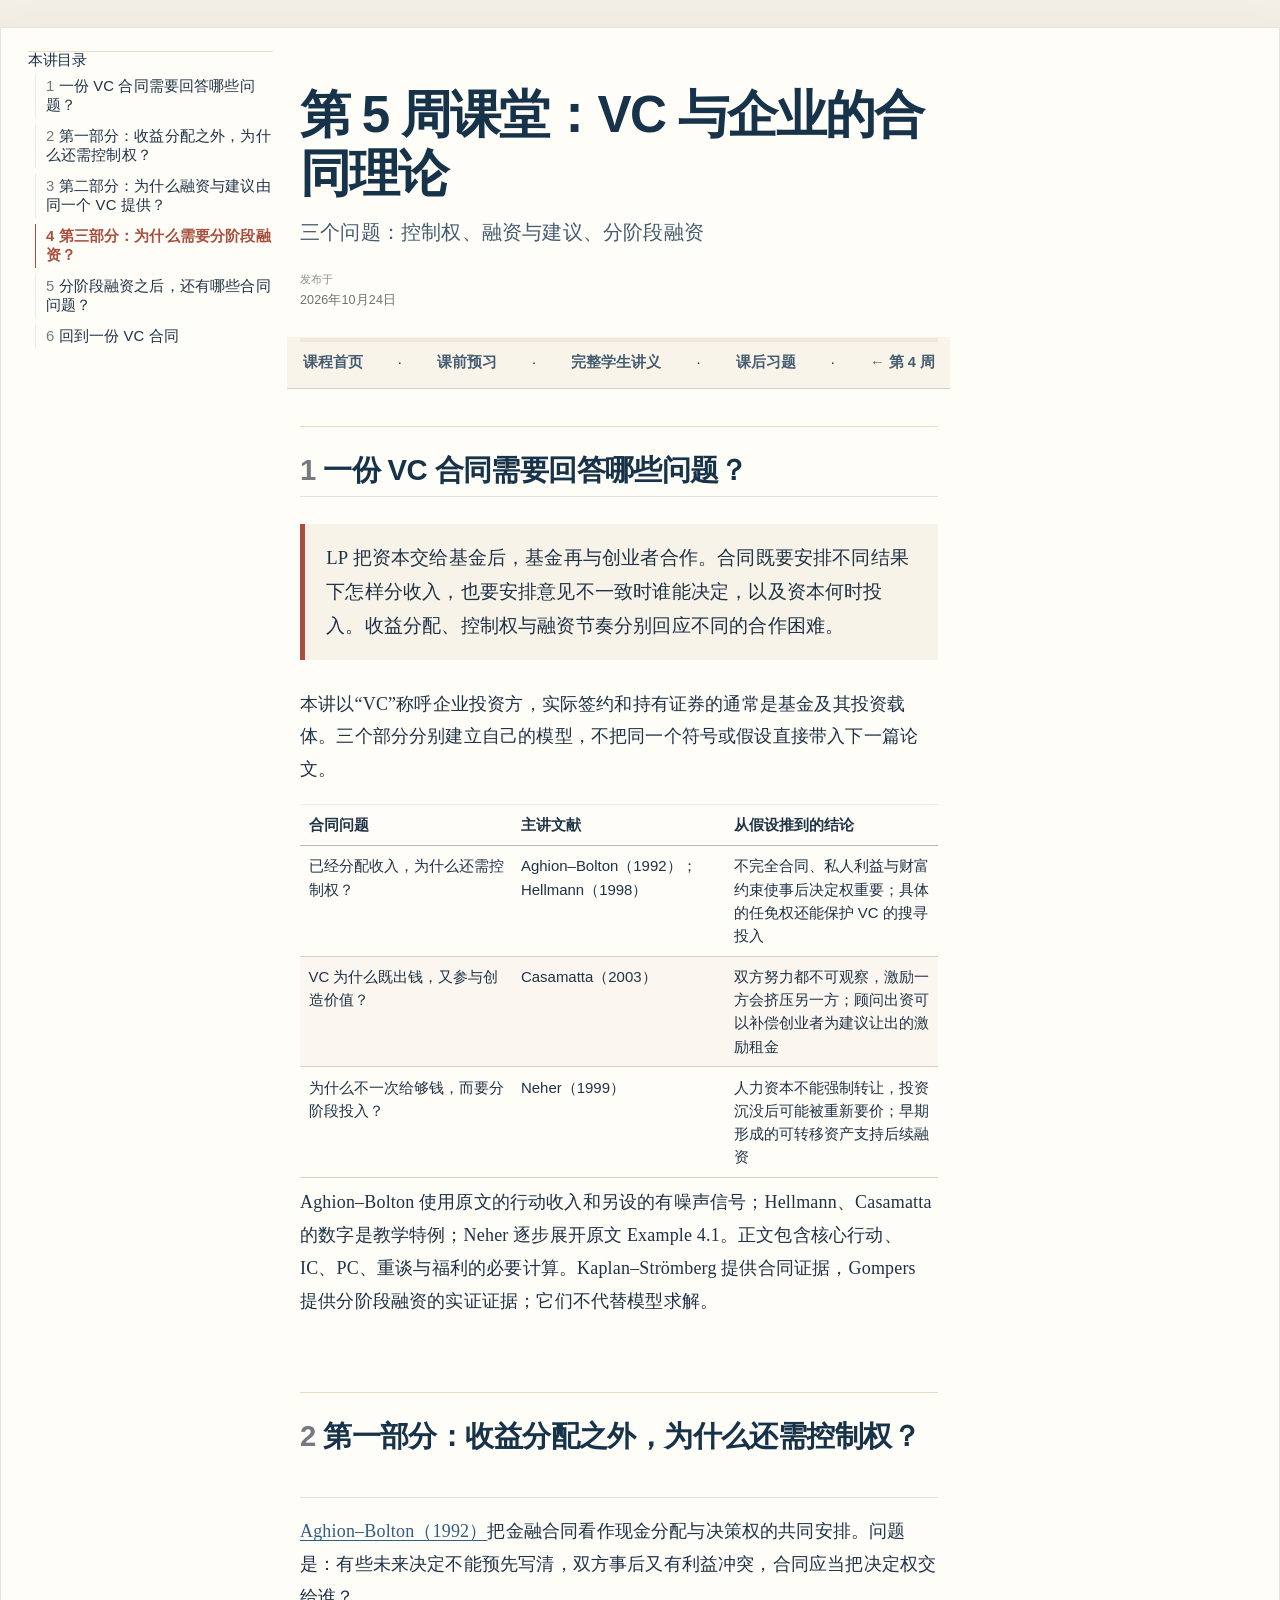
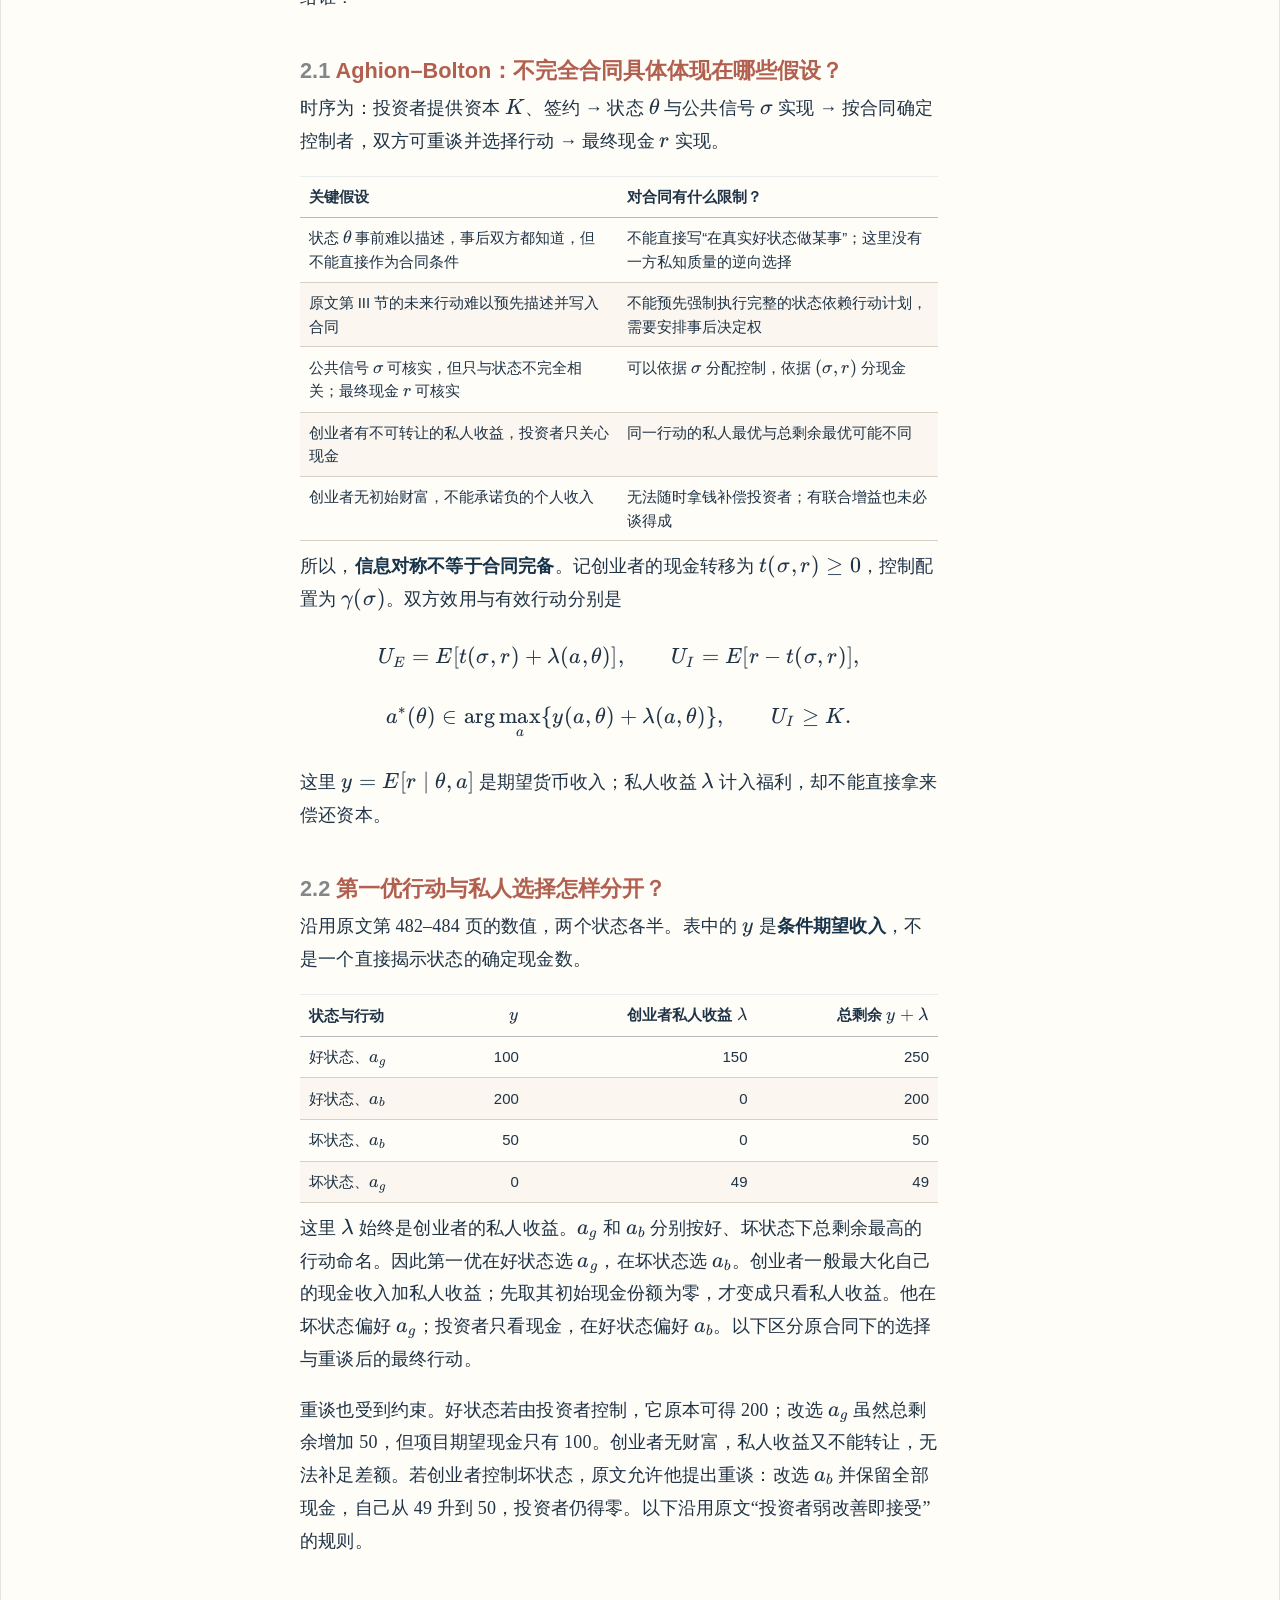
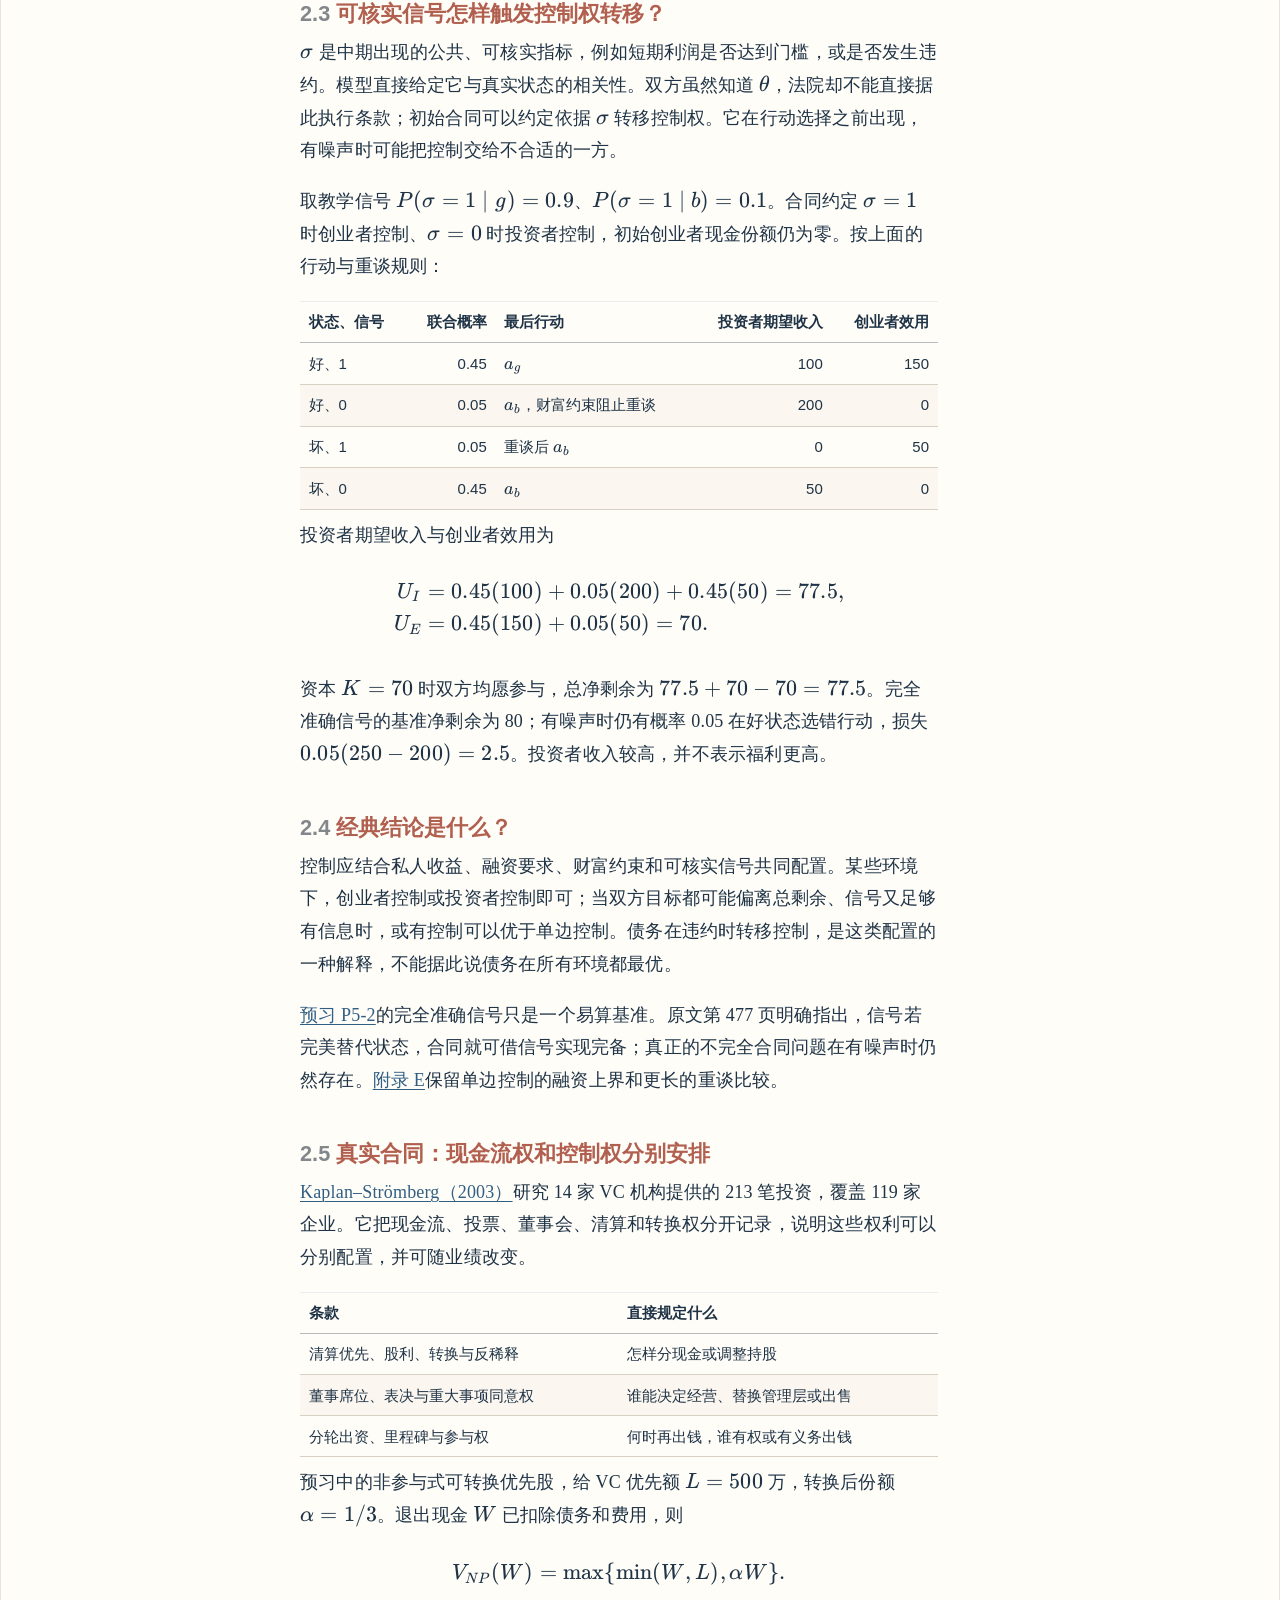
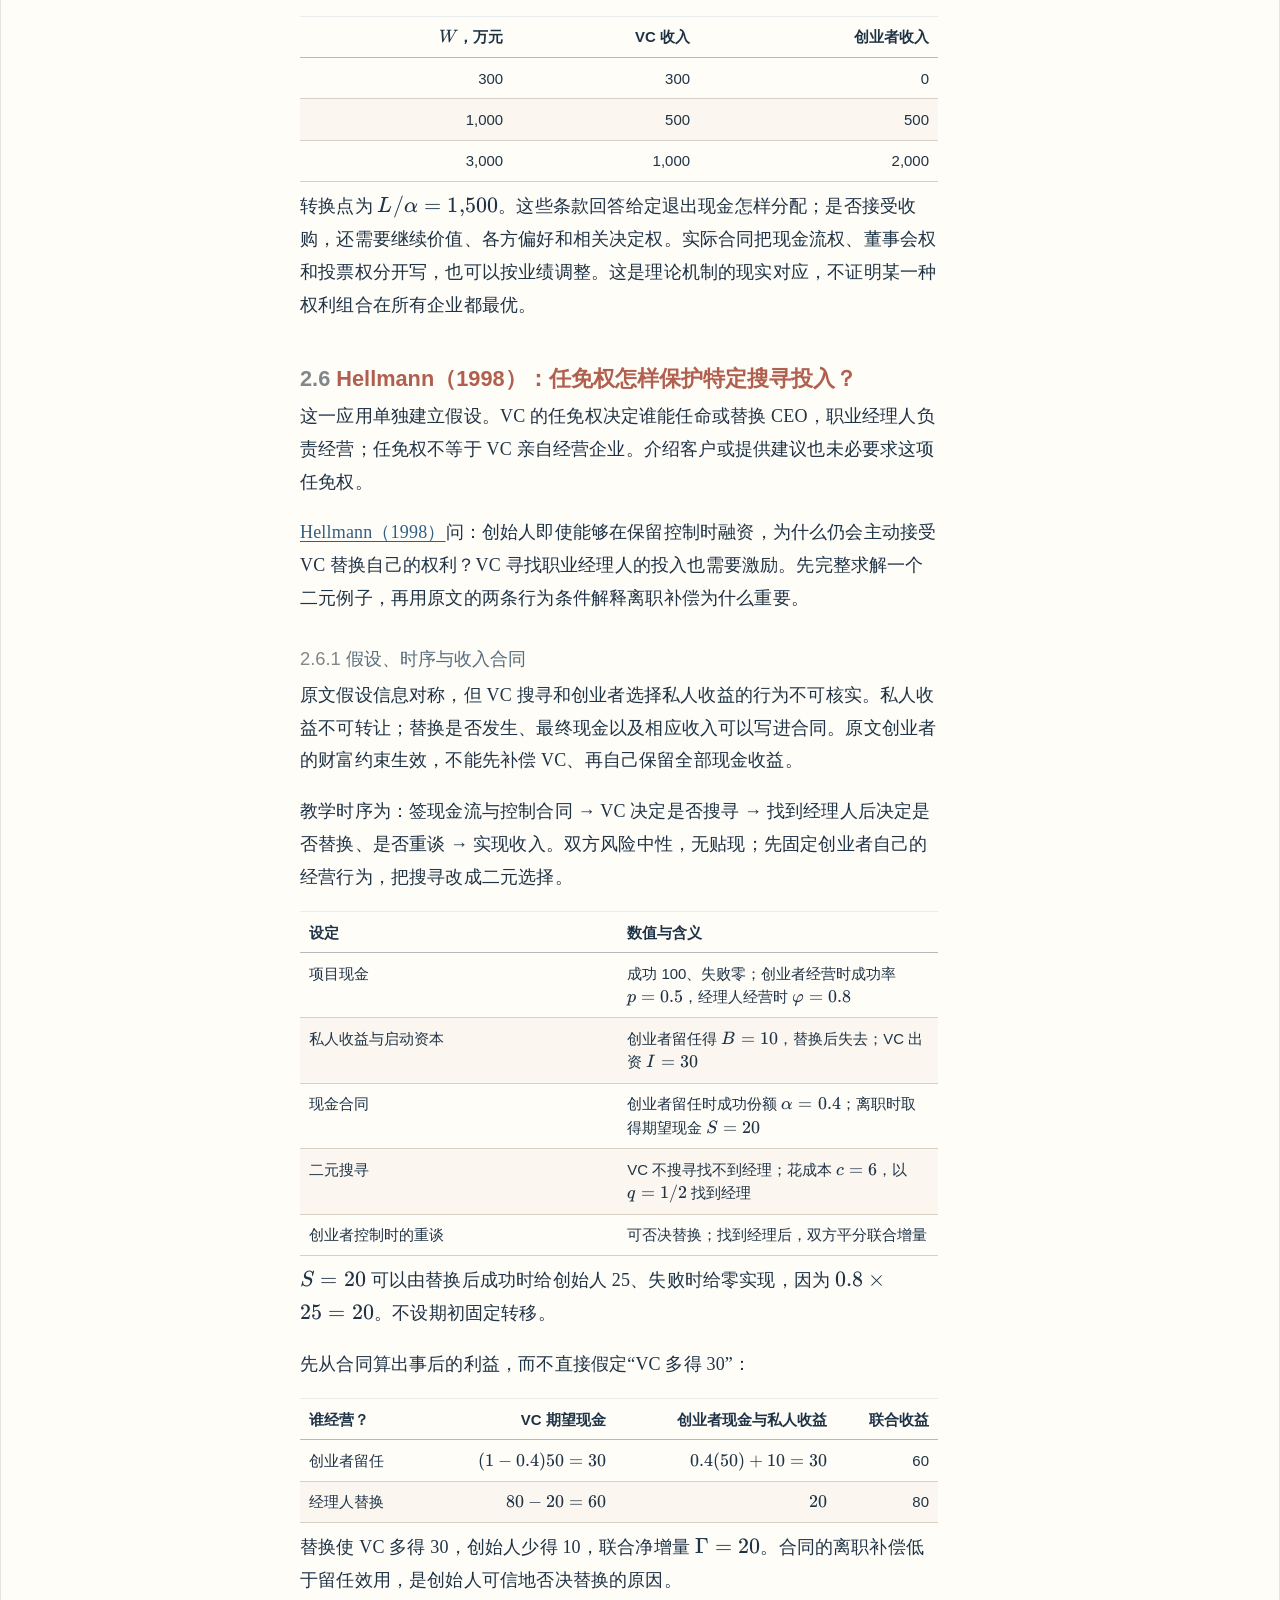
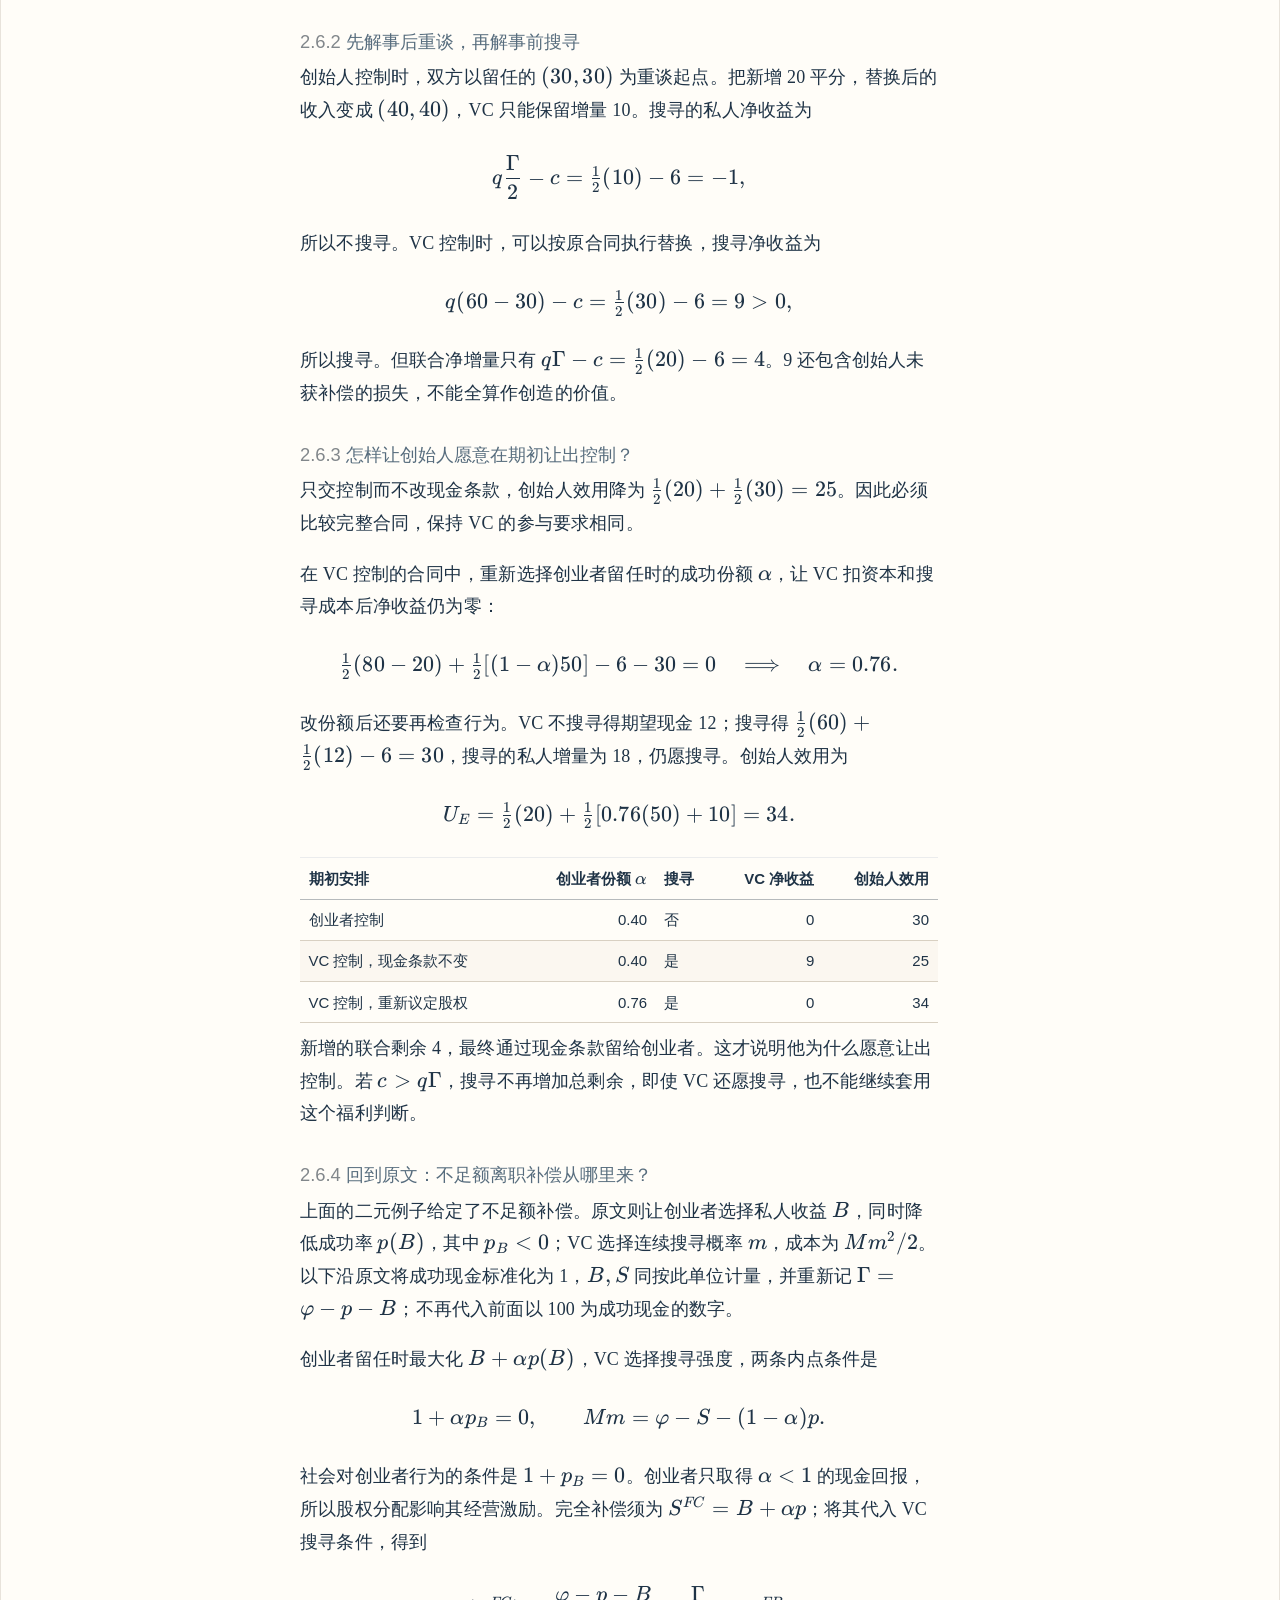
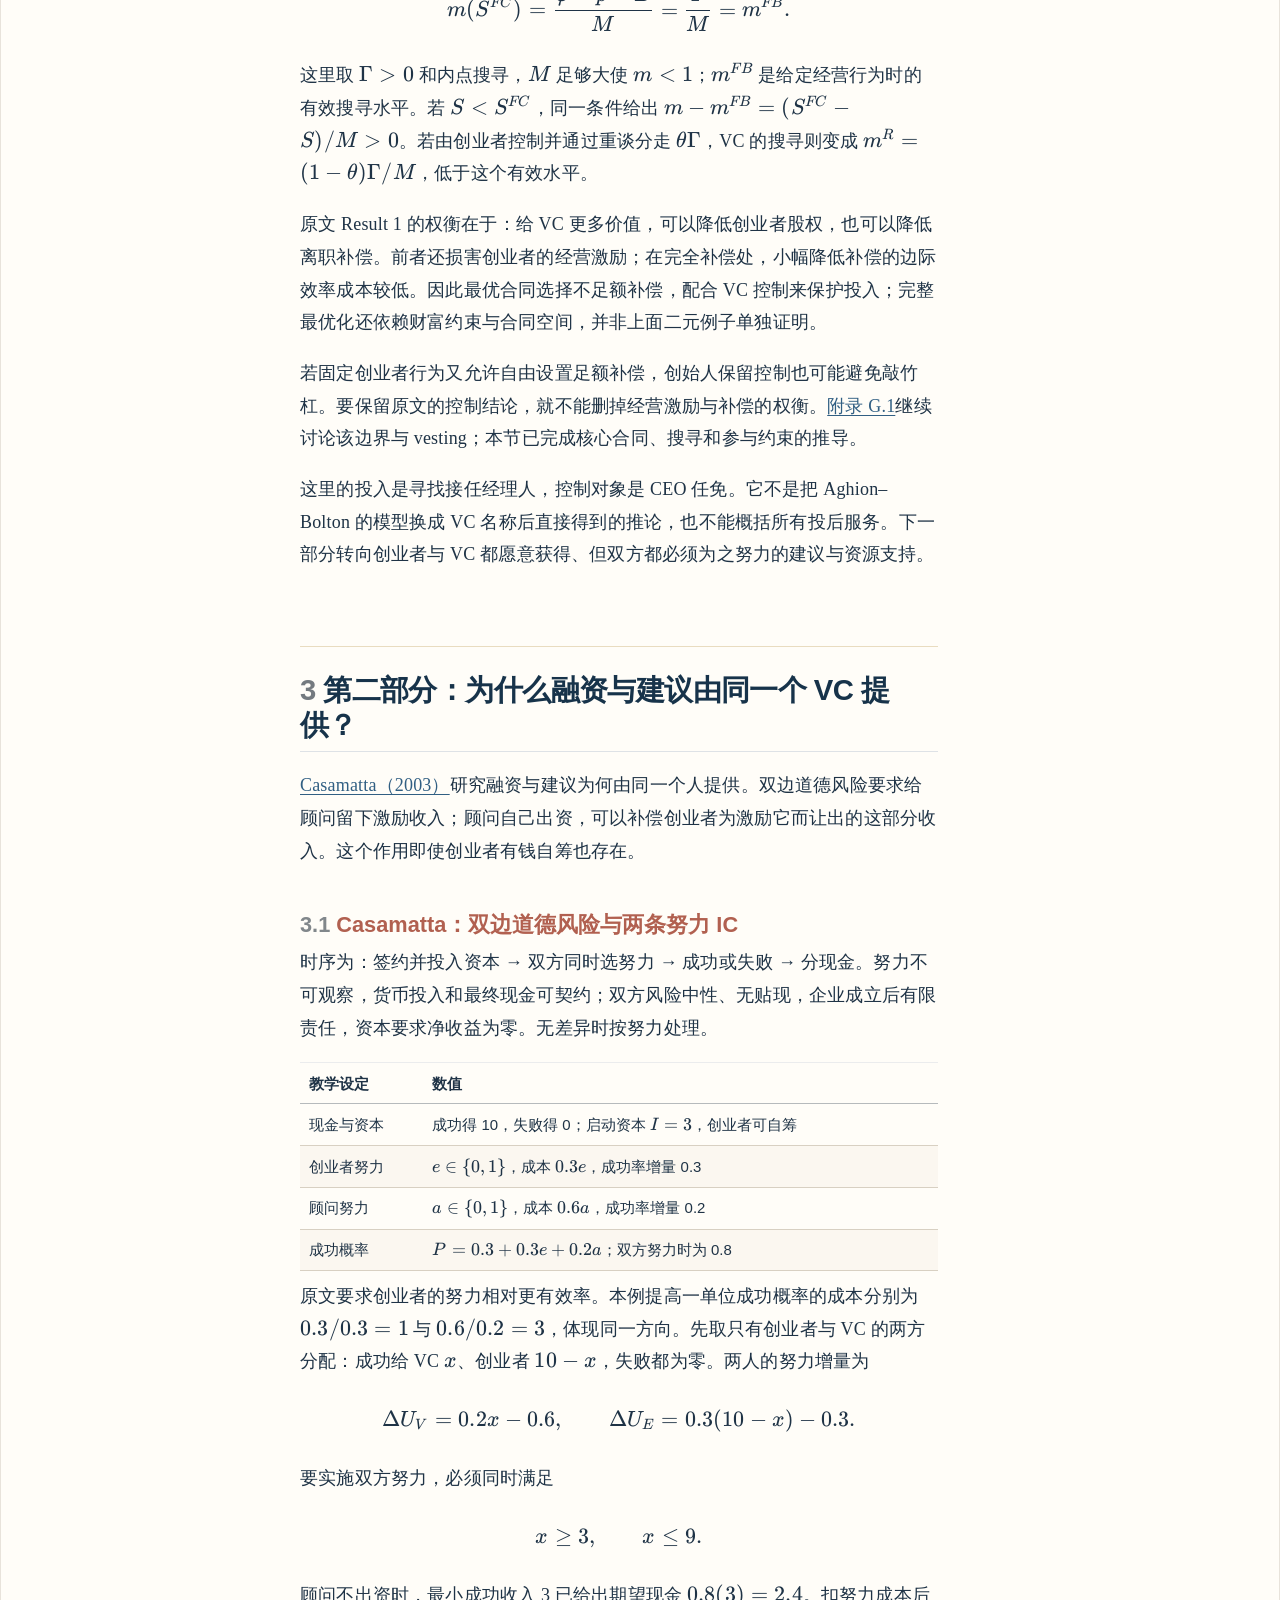
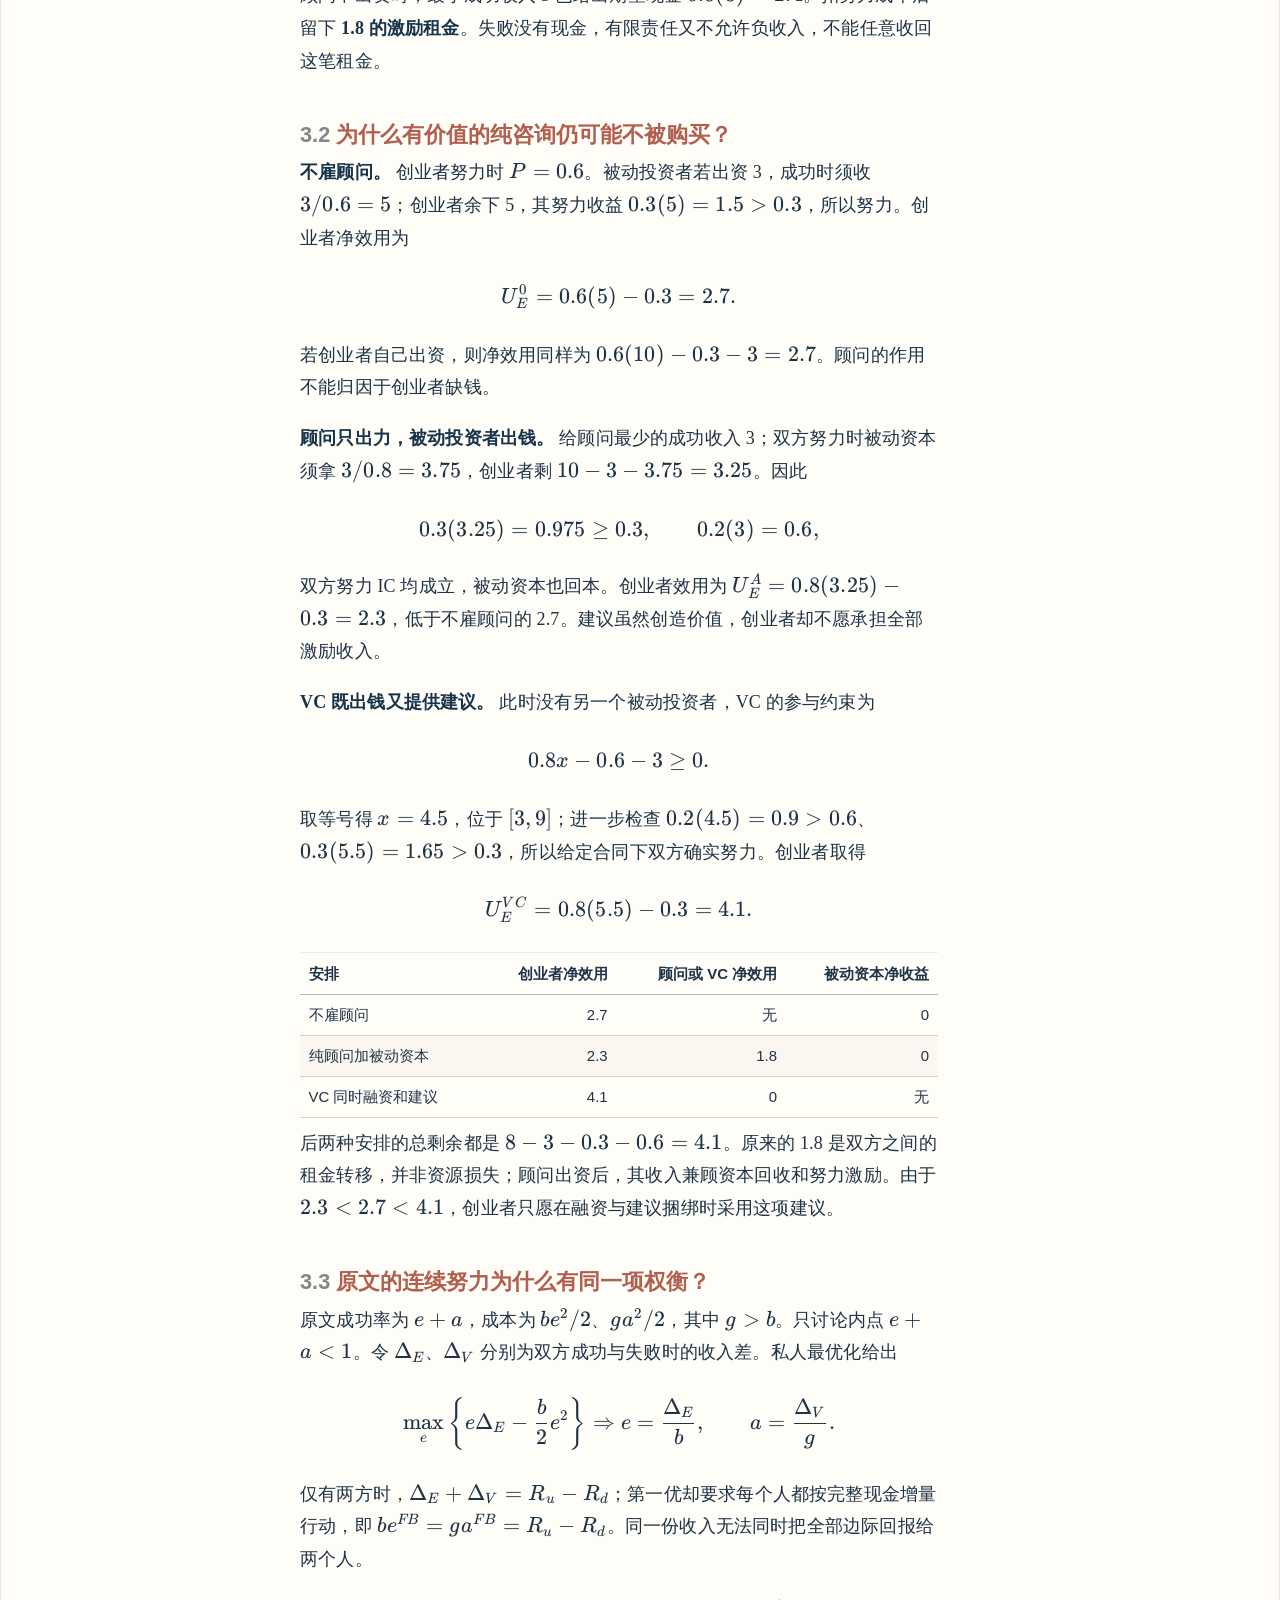
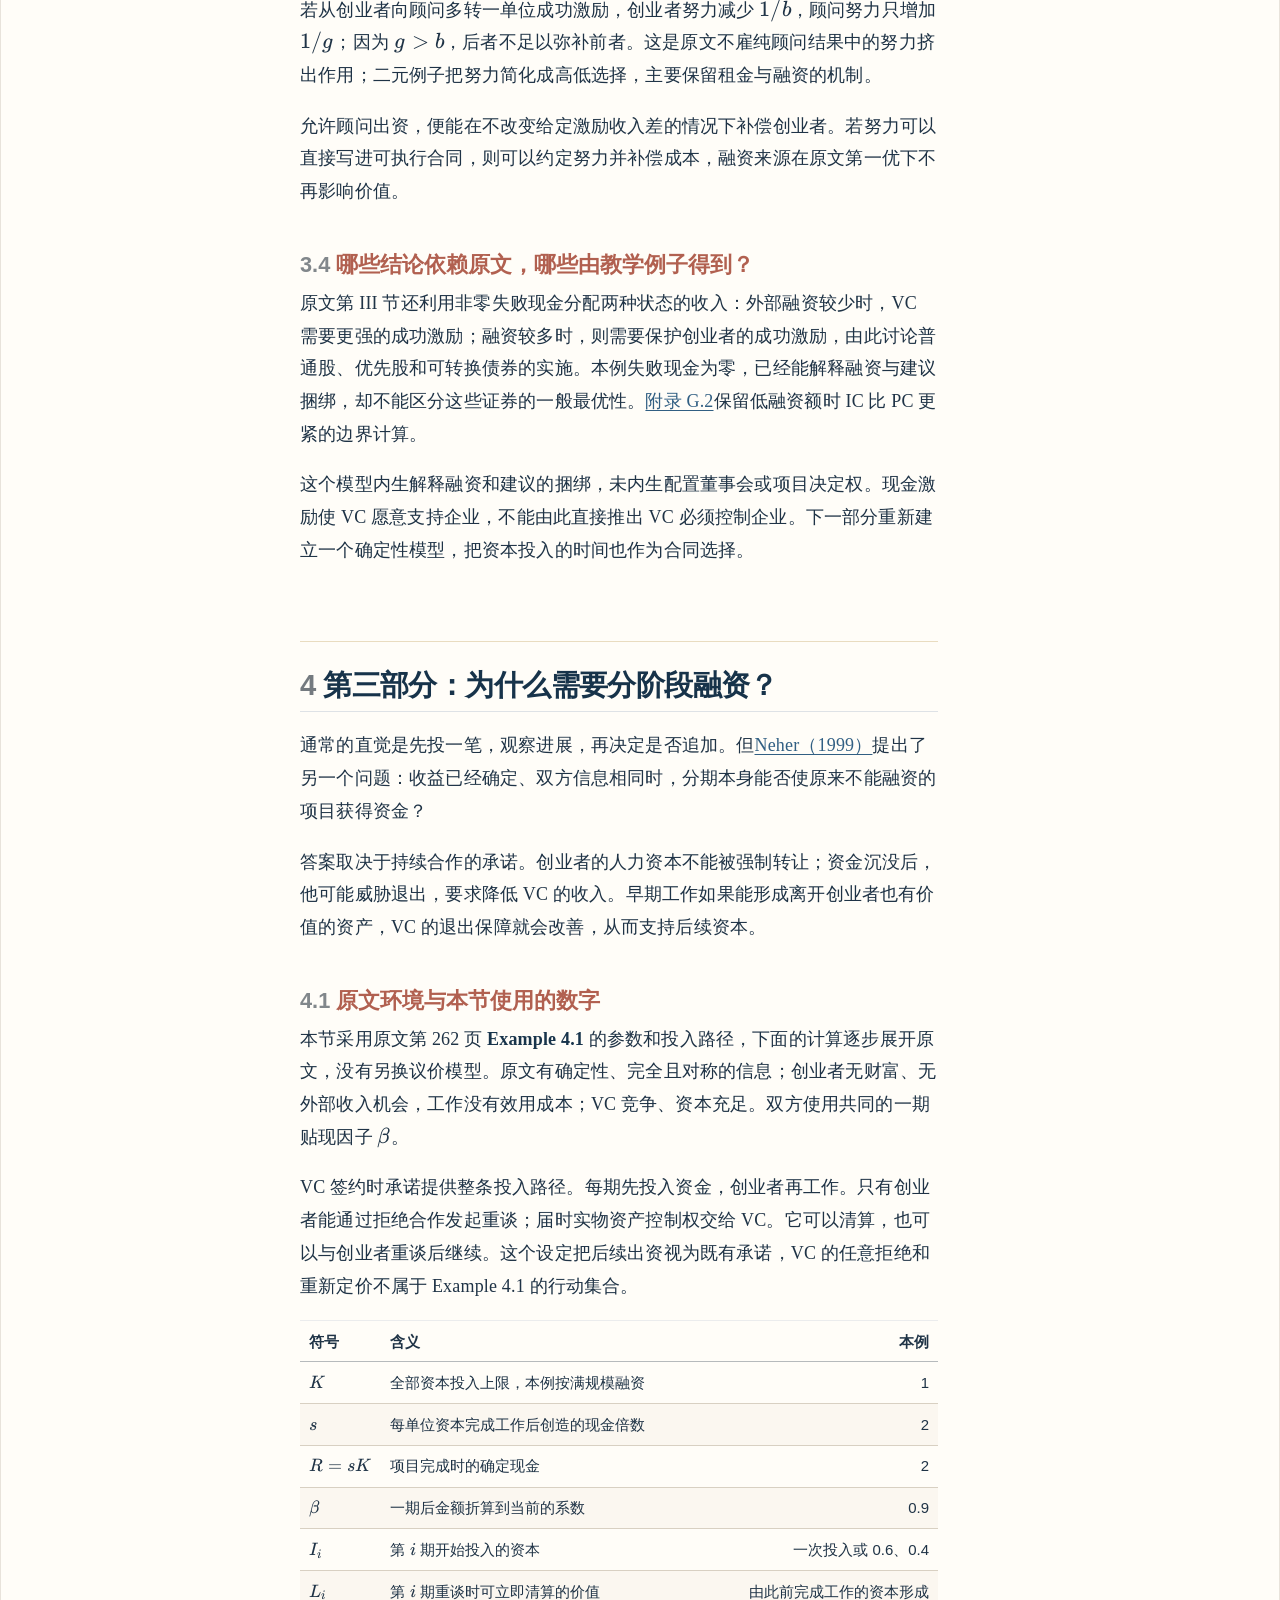
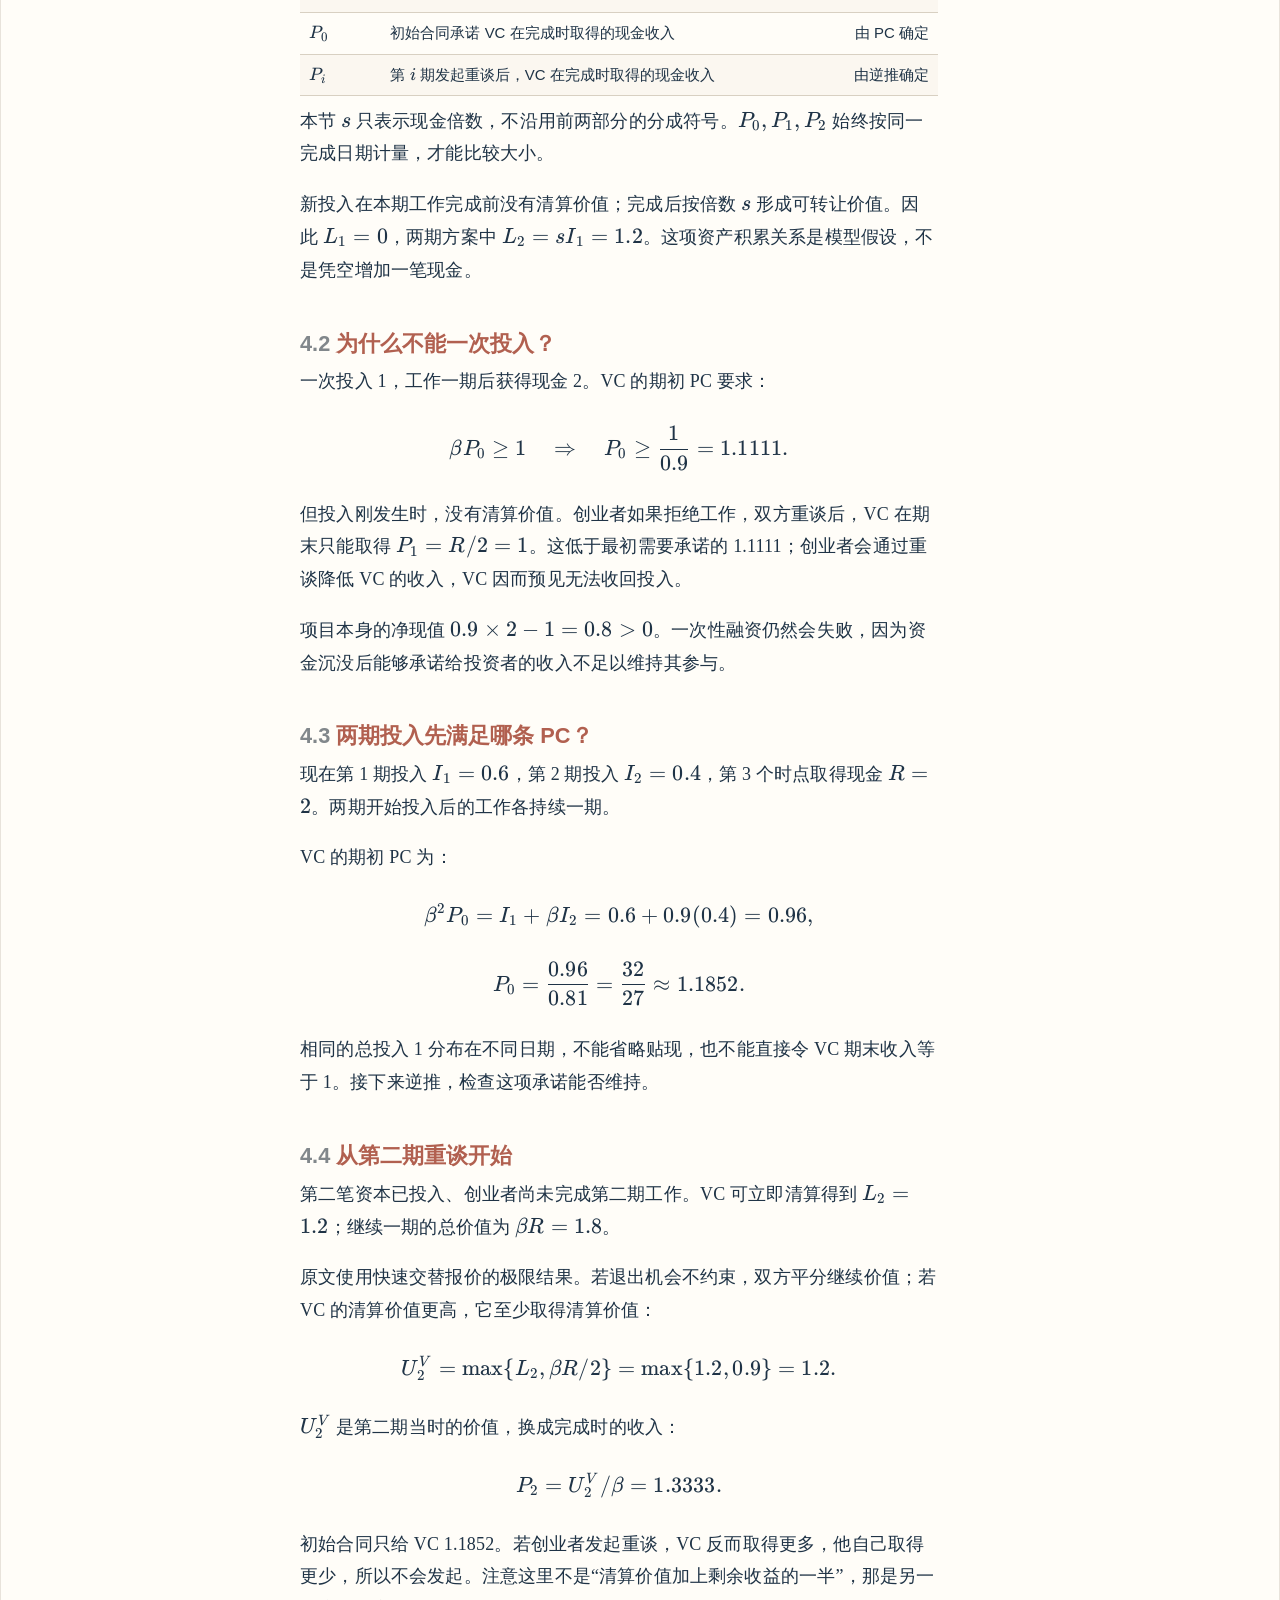
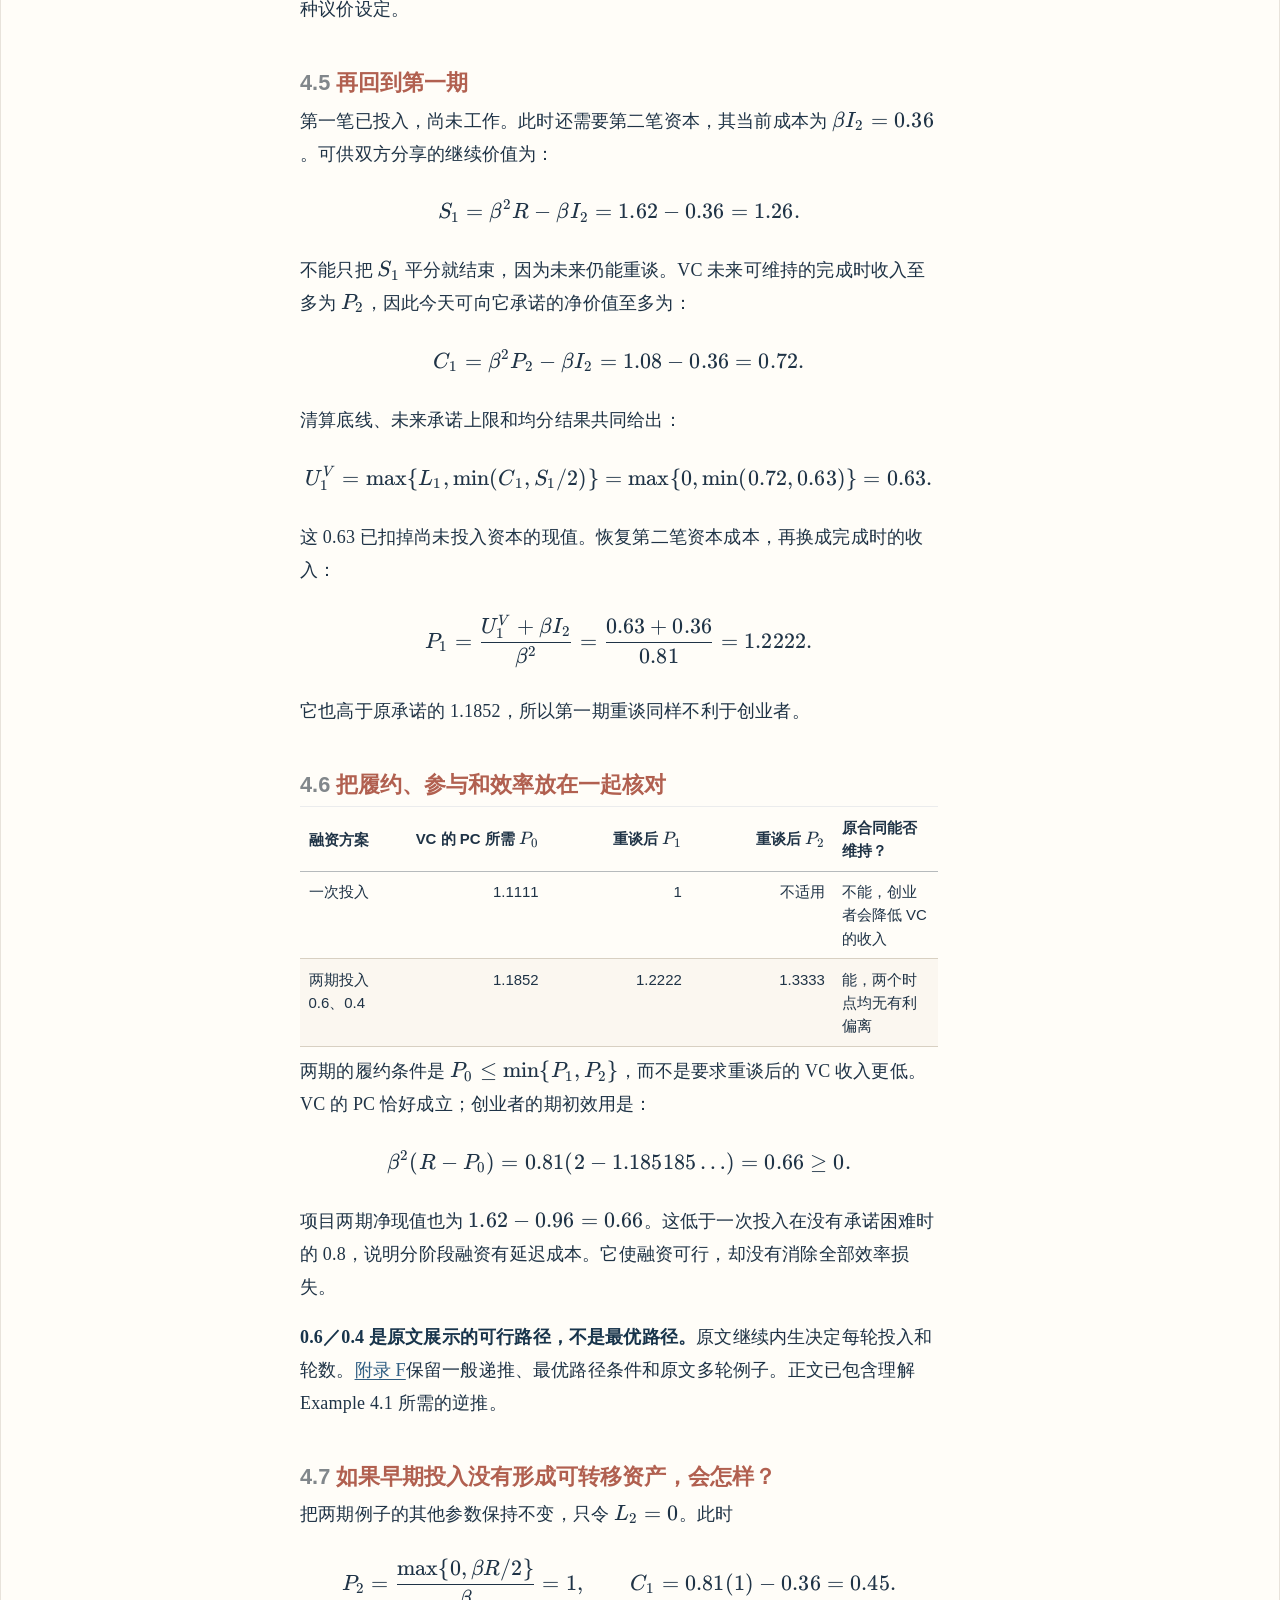
==== w05-venture-contract.html @ d09280b7 "Reorganize week 5 around control, advice and staged financing" ====
<!DOCTYPE html>
<html xmlns="http://www.w3.org/1999/xhtml" lang="zh-CN" xml:lang="zh-CN"><head>

<meta charset="utf-8">
<meta name="generator" content="quarto-1.6.32">

<meta name="viewport" content="width=device-width, initial-scale=1.0, user-scalable=yes">


<title>第 5 周课堂：VC 与企业的合同理论</title>
<style>
code{white-space: pre-wrap;}
span.smallcaps{font-variant: small-caps;}
div.columns{display: flex; gap: min(4vw, 1.5em);}
div.column{flex: auto; overflow-x: auto;}
div.hanging-indent{margin-left: 1.5em; text-indent: -1.5em;}
ul.task-list{list-style: none;}
ul.task-list li input[type="checkbox"] {
width: 0.8em;
margin: 0 0.8em 0.2em -1em;  vertical-align: middle;
}
</style>


<script>/*!
 * clipboard.js v2.0.11
 * https://clipboardjs.com/
 *
 * Licensed MIT © Zeno Rocha
 */
!function(t,e){"object"==typeof exports&&"object"==typeof module?module.exports=e():"function"==typeof define&&define.amd?define([],e):"object"==typeof exports?exports.ClipboardJS=e():t.ClipboardJS=e()}(this,function(){return n={686:function(t,e,n){"use strict";n.d(e,{default:function(){return b}});var e=n(279),i=n.n(e),e=n(370),u=n.n(e),e=n(817),r=n.n(e);function c(t){try{return document.execCommand(t)}catch(t){return}}var a=function(t){t=r()(t);return c("cut"),t};function o(t,e){var n,o,t=(n=t,o="rtl"===document.documentElement.getAttribute("dir"),(t=document.createElement("textarea")).style.fontSize="12pt",t.style.border="0",t.style.padding="0",t.style.margin="0",t.style.position="absolute",t.style[o?"right":"left"]="-9999px",o=window.pageYOffset||document.documentElement.scrollTop,t.style.top="".concat(o,"px"),t.setAttribute("readonly",""),t.value=n,t);return e.container.appendChild(t),e=r()(t),c("copy"),t.remove(),e}var f=function(t){var e=1<arguments.length&&void 0!==arguments[1]?arguments[1]:{container:document.body},n="";return"string"==typeof t?n=o(t,e):t instanceof HTMLInputElement&&!["text","search","url","tel","password"].includes(null==t?void 0:t.type)?n=o(t.value,e):(n=r()(t),c("copy")),n};function l(t){return(l="function"==typeof Symbol&&"symbol"==typeof Symbol.iterator?function(t){return typeof t}:function(t){return t&&"function"==typeof Symbol&&t.constructor===Symbol&&t!==Symbol.prototype?"symbol":typeof t})(t)}var s=function(){var t=0<arguments.length&&void 0!==arguments[0]?arguments[0]:{},e=t.action,n=void 0===e?"copy":e,o=t.container,e=t.target,t=t.text;if("copy"!==n&&"cut"!==n)throw new Error('Invalid "action" value, use either "copy" or "cut"');if(void 0!==e){if(!e||"object"!==l(e)||1!==e.nodeType)throw new Error('Invalid "target" value, use a valid Element');if("copy"===n&&e.hasAttribute("disabled"))throw new Error('Invalid "target" attribute. Please use "readonly" instead of "disabled" attribute');if("cut"===n&&(e.hasAttribute("readonly")||e.hasAttribute("disabled")))throw new Error('Invalid "target" attribute. You can\'t cut text from elements with "readonly" or "disabled" attributes')}return t?f(t,{container:o}):e?"cut"===n?a(e):f(e,{container:o}):void 0};function p(t){return(p="function"==typeof Symbol&&"symbol"==typeof Symbol.iterator?function(t){return typeof t}:function(t){return t&&"function"==typeof Symbol&&t.constructor===Symbol&&t!==Symbol.prototype?"symbol":typeof t})(t)}function d(t,e){for(var n=0;n<e.length;n++){var o=e[n];o.enumerable=o.enumerable||!1,o.configurable=!0,"value"in o&&(o.writable=!0),Object.defineProperty(t,o.key,o)}}function y(t,e){return(y=Object.setPrototypeOf||function(t,e){return t.__proto__=e,t})(t,e)}function h(n){var o=function(){if("undefined"==typeof Reflect||!Reflect.construct)return!1;if(Reflect.construct.sham)return!1;if("function"==typeof Proxy)return!0;try{return Date.prototype.toString.call(Reflect.construct(Date,[],function(){})),!0}catch(t){return!1}}();return function(){var t,e=v(n);return t=o?(t=v(this).constructor,Reflect.construct(e,arguments,t)):e.apply(this,arguments),e=this,!(t=t)||"object"!==p(t)&&"function"!=typeof t?function(t){if(void 0!==t)return t;throw new ReferenceError("this hasn't been initialised - super() hasn't been called")}(e):t}}function v(t){return(v=Object.setPrototypeOf?Object.getPrototypeOf:function(t){return t.__proto__||Object.getPrototypeOf(t)})(t)}function m(t,e){t="data-clipboard-".concat(t);if(e.hasAttribute(t))return e.getAttribute(t)}var b=function(){!function(t,e){if("function"!=typeof e&&null!==e)throw new TypeError("Super expression must either be null or a function");t.prototype=Object.create(e&&e.prototype,{constructor:{value:t,writable:!0,configurable:!0}}),e&&y(t,e)}(r,i());var t,e,n,o=h(r);function r(t,e){var n;return function(t){if(!(t instanceof r))throw new TypeError("Cannot call a class as a function")}(this),(n=o.call(this)).resolveOptions(e),n.listenClick(t),n}return t=r,n=[{key:"copy",value:function(t){var e=1<arguments.length&&void 0!==arguments[1]?arguments[1]:{container:document.body};return f(t,e)}},{key:"cut",value:function(t){return a(t)}},{key:"isSupported",value:function(){var t=0<arguments.length&&void 0!==arguments[0]?arguments[0]:["copy","cut"],t="string"==typeof t?[t]:t,e=!!document.queryCommandSupported;return t.forEach(function(t){e=e&&!!document.queryCommandSupported(t)}),e}}],(e=[{key:"resolveOptions",value:function(){var t=0<arguments.length&&void 0!==arguments[0]?arguments[0]:{};this.action="function"==typeof t.action?t.action:this.defaultAction,this.target="function"==typeof t.target?t.target:this.defaultTarget,this.text="function"==typeof t.text?t.text:this.defaultText,this.container="object"===p(t.container)?t.container:document.body}},{key:"listenClick",value:function(t){var e=this;this.listener=u()(t,"click",function(t){return e.onClick(t)})}},{key:"onClick",value:function(t){var e=t.delegateTarget||t.currentTarget,n=this.action(e)||"copy",t=s({action:n,container:this.container,target:this.target(e),text:this.text(e)});this.emit(t?"success":"error",{action:n,text:t,trigger:e,clearSelection:function(){e&&e.focus(),window.getSelection().removeAllRanges()}})}},{key:"defaultAction",value:function(t){return m("action",t)}},{key:"defaultTarget",value:function(t){t=m("target",t);if(t)return document.querySelector(t)}},{key:"defaultText",value:function(t){return m("text",t)}},{key:"destroy",value:function(){this.listener.destroy()}}])&&d(t.prototype,e),n&&d(t,n),r}()},828:function(t){var e;"undefined"==typeof Element||Element.prototype.matches||((e=Element.prototype).matches=e.matchesSelector||e.mozMatchesSelector||e.msMatchesSelector||e.oMatchesSelector||e.webkitMatchesSelector),t.exports=function(t,e){for(;t&&9!==t.nodeType;){if("function"==typeof t.matches&&t.matches(e))return t;t=t.parentNode}}},438:function(t,e,n){var u=n(828);function i(t,e,n,o,r){var i=function(e,n,t,o){return function(t){t.delegateTarget=u(t.target,n),t.delegateTarget&&o.call(e,t)}}.apply(this,arguments);return t.addEventListener(n,i,r),{destroy:function(){t.removeEventListener(n,i,r)}}}t.exports=function(t,e,n,o,r){return"function"==typeof t.addEventListener?i.apply(null,arguments):"function"==typeof n?i.bind(null,document).apply(null,arguments):("string"==typeof t&&(t=document.querySelectorAll(t)),Array.prototype.map.call(t,function(t){return i(t,e,n,o,r)}))}},879:function(t,n){n.node=function(t){return void 0!==t&&t instanceof HTMLElement&&1===t.nodeType},n.nodeList=function(t){var e=Object.prototype.toString.call(t);return void 0!==t&&("[object NodeList]"===e||"[object HTMLCollection]"===e)&&"length"in t&&(0===t.length||n.node(t[0]))},n.string=function(t){return"string"==typeof t||t instanceof String},n.fn=function(t){return"[object Function]"===Object.prototype.toString.call(t)}},370:function(t,e,n){var f=n(879),l=n(438);t.exports=function(t,e,n){if(!t&&!e&&!n)throw new Error("Missing required arguments");if(!f.string(e))throw new TypeError("Second argument must be a String");if(!f.fn(n))throw new TypeError("Third argument must be a Function");if(f.node(t))return c=e,a=n,(u=t).addEventListener(c,a),{destroy:function(){u.removeEventListener(c,a)}};if(f.nodeList(t))return o=t,r=e,i=n,Array.prototype.forEach.call(o,function(t){t.addEventListener(r,i)}),{destroy:function(){Array.prototype.forEach.call(o,function(t){t.removeEventListener(r,i)})}};if(f.string(t))return t=t,e=e,n=n,l(document.body,t,e,n);throw new TypeError("First argument must be a String, HTMLElement, HTMLCollection, or NodeList");var o,r,i,u,c,a}},817:function(t){t.exports=function(t){var e,n="SELECT"===t.nodeName?(t.focus(),t.value):"INPUT"===t.nodeName||"TEXTAREA"===t.nodeName?((e=t.hasAttribute("readonly"))||t.setAttribute("readonly",""),t.select(),t.setSelectionRange(0,t.value.length),e||t.removeAttribute("readonly"),t.value):(t.hasAttribute("contenteditable")&&t.focus(),n=window.getSelection(),(e=document.createRange()).selectNodeContents(t),n.removeAllRanges(),n.addRange(e),n.toString());return n}},279:function(t){function e(){}e.prototype={on:function(t,e,n){var o=this.e||(this.e={});return(o[t]||(o[t]=[])).push({fn:e,ctx:n}),this},once:function(t,e,n){var o=this;function r(){o.off(t,r),e.apply(n,arguments)}return r._=e,this.on(t,r,n)},emit:function(t){for(var e=[].slice.call(arguments,1),n=((this.e||(this.e={}))[t]||[]).slice(),o=0,r=n.length;o<r;o++)n[o].fn.apply(n[o].ctx,e);return this},off:function(t,e){var n=this.e||(this.e={}),o=n[t],r=[];if(o&&e)for(var i=0,u=o.length;i<u;i++)o[i].fn!==e&&o[i].fn._!==e&&r.push(o[i]);return r.length?n[t]=r:delete n[t],this}},t.exports=e,t.exports.TinyEmitter=e}},r={},o.n=function(t){var e=t&&t.__esModule?function(){return t.default}:function(){return t};return o.d(e,{a:e}),e},o.d=function(t,e){for(var n in e)o.o(e,n)&&!o.o(t,n)&&Object.defineProperty(t,n,{enumerable:!0,get:e[n]})},o.o=function(t,e){return Object.prototype.hasOwnProperty.call(t,e)},o(686).default;function o(t){if(r[t])return r[t].exports;var e=r[t]={exports:{}};return n[t](e,e.exports,o),e.exports}var n,r});</script>
<script>const sectionChanged = new CustomEvent("quarto-sectionChanged", {
  detail: {},
  bubbles: true,
  cancelable: false,
  composed: false,
});

const layoutMarginEls = () => {
  // Find any conflicting margin elements and add margins to the
  // top to prevent overlap
  const marginChildren = window.document.querySelectorAll(
    ".column-margin.column-container > *, .margin-caption, .aside"
  );

  let lastBottom = 0;
  for (const marginChild of marginChildren) {
    if (marginChild.offsetParent !== null) {
      // clear the top margin so we recompute it
      marginChild.style.marginTop = null;
      const top = marginChild.getBoundingClientRect().top + window.scrollY;
      if (top < lastBottom) {
        const marginChildStyle = window.getComputedStyle(marginChild);
        const marginBottom = parseFloat(marginChildStyle["marginBottom"]);
        const margin = lastBottom - top + marginBottom;
        marginChild.style.marginTop = `${margin}px`;
      }
      const styles = window.getComputedStyle(marginChild);
      const marginTop = parseFloat(styles["marginTop"]);
      lastBottom = top + marginChild.getBoundingClientRect().height + marginTop;
    }
  }
};

window.document.addEventListener("DOMContentLoaded", function (_event) {
  // Recompute the position of margin elements anytime the body size changes
  if (window.ResizeObserver) {
    const resizeObserver = new window.ResizeObserver(
      throttle(() => {
        layoutMarginEls();
        if (
          window.document.body.getBoundingClientRect().width < 990 &&
          isReaderMode()
        ) {
          quartoToggleReader();
        }
      }, 50)
    );
    resizeObserver.observe(window.document.body);
  }

  const tocEl = window.document.querySelector('nav.toc-active[role="doc-toc"]');
  const sidebarEl = window.document.getElementById("quarto-sidebar");
  const leftTocEl = window.document.getElementById("quarto-sidebar-toc-left");
  const marginSidebarEl = window.document.getElementById(
    "quarto-margin-sidebar"
  );
  // function to determine whether the element has a previous sibling that is active
  const prevSiblingIsActiveLink = (el) => {
    const sibling = el.previousElementSibling;
    if (sibling && sibling.tagName === "A") {
      return sibling.classList.contains("active");
    } else {
      return false;
    }
  };

  // fire slideEnter for bootstrap tab activations (for htmlwidget resize behavior)
  function fireSlideEnter(e) {
    const event = window.document.createEvent("Event");
    event.initEvent("slideenter", true, true);
    window.document.dispatchEvent(event);
  }
  const tabs = window.document.querySelectorAll('a[data-bs-toggle="tab"]');
  tabs.forEach((tab) => {
    tab.addEventListener("shown.bs.tab", fireSlideEnter);
  });

  // fire slideEnter for tabby tab activations (for htmlwidget resize behavior)
  document.addEventListener("tabby", fireSlideEnter, false);

  // Track scrolling and mark TOC links as active
  // get table of contents and sidebar (bail if we don't have at least one)
  const tocLinks = tocEl
    ? [...tocEl.querySelectorAll("a[data-scroll-target]")]
    : [];
  const makeActive = (link) => tocLinks[link].classList.add("active");
  const removeActive = (link) => tocLinks[link].classList.remove("active");
  const removeAllActive = () =>
    [...Array(tocLinks.length).keys()].forEach((link) => removeActive(link));

  // activate the anchor for a section associated with this TOC entry
  tocLinks.forEach((link) => {
    link.addEventListener("click", () => {
      if (link.href.indexOf("#") !== -1) {
        const anchor = link.href.split("#")[1];
        const heading = window.document.querySelector(
          `[data-anchor-id="${anchor}"]`
        );
        if (heading) {
          // Add the class
          heading.classList.add("reveal-anchorjs-link");

          // function to show the anchor
          const handleMouseout = () => {
            heading.classList.remove("reveal-anchorjs-link");
            heading.removeEventListener("mouseout", handleMouseout);
          };

          // add a function to clear the anchor when the user mouses out of it
          heading.addEventListener("mouseout", handleMouseout);
        }
      }
    });
  });

  const sections = tocLinks.map((link) => {
    const target = link.getAttribute("data-scroll-target");
    if (target.startsWith("#")) {
      return window.document.getElementById(decodeURI(`${target.slice(1)}`));
    } else {
      return window.document.querySelector(decodeURI(`${target}`));
    }
  });

  const sectionMargin = 200;
  let currentActive = 0;
  // track whether we've initialized state the first time
  let init = false;

  const updateActiveLink = () => {
    // The index from bottom to top (e.g. reversed list)
    let sectionIndex = -1;
    if (
      window.innerHeight + window.pageYOffset >=
      window.document.body.offsetHeight
    ) {
      // This is the no-scroll case where last section should be the active one
      sectionIndex = 0;
    } else {
      // This finds the last section visible on screen that should be made active
      sectionIndex = [...sections].reverse().findIndex((section) => {
        if (section) {
          return window.pageYOffset >= section.offsetTop - sectionMargin;
        } else {
          return false;
        }
      });
    }
    if (sectionIndex > -1) {
      const current = sections.length - sectionIndex - 1;
      if (current !== currentActive) {
        removeAllActive();
        currentActive = current;
        makeActive(current);
        if (init) {
          window.dispatchEvent(sectionChanged);
        }
        init = true;
      }
    }
  };

  const inHiddenRegion = (top, bottom, hiddenRegions) => {
    for (const region of hiddenRegions) {
      if (top <= region.bottom && bottom >= region.top) {
        return true;
      }
    }
    return false;
  };

  const categorySelector = "header.quarto-title-block .quarto-category";
  const activateCategories = (href) => {
    // Find any categories
    // Surround them with a link pointing back to:
    // #category=Authoring
    try {
      const categoryEls = window.document.querySelectorAll(categorySelector);
      for (const categoryEl of categoryEls) {
        const categoryText = categoryEl.textContent;
        if (categoryText) {
          const link = `${href}#category=${encodeURIComponent(categoryText)}`;
          const linkEl = window.document.createElement("a");
          linkEl.setAttribute("href", link);
          for (const child of categoryEl.childNodes) {
            linkEl.append(child);
          }
          categoryEl.appendChild(linkEl);
        }
      }
    } catch {
      // Ignore errors
    }
  };
  function hasTitleCategories() {
    return window.document.querySelector(categorySelector) !== null;
  }

  function offsetRelativeUrl(url) {
    const offset = getMeta("quarto:offset");
    return offset ? offset + url : url;
  }

  function offsetAbsoluteUrl(url) {
    const offset = getMeta("quarto:offset");
    const baseUrl = new URL(offset, window.location);

    const projRelativeUrl = url.replace(baseUrl, "");
    if (projRelativeUrl.startsWith("/")) {
      return projRelativeUrl;
    } else {
      return "/" + projRelativeUrl;
    }
  }

  // read a meta tag value
  function getMeta(metaName) {
    const metas = window.document.getElementsByTagName("meta");
    for (let i = 0; i < metas.length; i++) {
      if (metas[i].getAttribute("name") === metaName) {
        return metas[i].getAttribute("content");
      }
    }
    return "";
  }

  async function findAndActivateCategories() {
    // Categories search with listing only use path without query
    const currentPagePath = offsetAbsoluteUrl(
      window.location.origin + window.location.pathname
    );
    const response = await fetch(offsetRelativeUrl("listings.json"));
    if (response.status == 200) {
      return response.json().then(function (listingPaths) {
        const listingHrefs = [];
        for (const listingPath of listingPaths) {
          const pathWithoutLeadingSlash = listingPath.listing.substring(1);
          for (const item of listingPath.items) {
            if (
              item === currentPagePath ||
              item === currentPagePath + "index.html"
            ) {
              // Resolve this path against the offset to be sure
              // we already are using the correct path to the listing
              // (this adjusts the listing urls to be rooted against
              // whatever root the page is actually running against)
              const relative = offsetRelativeUrl(pathWithoutLeadingSlash);
              const baseUrl = window.location;
              const resolvedPath = new URL(relative, baseUrl);
              listingHrefs.push(resolvedPath.pathname);
              break;
            }
          }
        }

        // Look up the tree for a nearby linting and use that if we find one
        const nearestListing = findNearestParentListing(
          offsetAbsoluteUrl(window.location.pathname),
          listingHrefs
        );
        if (nearestListing) {
          activateCategories(nearestListing);
        } else {
          // See if the referrer is a listing page for this item
          const referredRelativePath = offsetAbsoluteUrl(document.referrer);
          const referrerListing = listingHrefs.find((listingHref) => {
            const isListingReferrer =
              listingHref === referredRelativePath ||
              listingHref === referredRelativePath + "index.html";
            return isListingReferrer;
          });

          if (referrerListing) {
            // Try to use the referrer if possible
            activateCategories(referrerListing);
          } else if (listingHrefs.length > 0) {
            // Otherwise, just fall back to the first listing
            activateCategories(listingHrefs[0]);
          }
        }
      });
    }
  }
  if (hasTitleCategories()) {
    findAndActivateCategories();
  }

  const findNearestParentListing = (href, listingHrefs) => {
    if (!href || !listingHrefs) {
      return undefined;
    }
    // Look up the tree for a nearby linting and use that if we find one
    const relativeParts = href.substring(1).split("/");
    while (relativeParts.length > 0) {
      const path = relativeParts.join("/");
      for (const listingHref of listingHrefs) {
        if (listingHref.startsWith(path)) {
          return listingHref;
        }
      }
      relativeParts.pop();
    }

    return undefined;
  };

  const manageSidebarVisiblity = (el, placeholderDescriptor) => {
    let isVisible = true;
    let elRect;

    return (hiddenRegions) => {
      if (el === null) {
        return;
      }

      // Find the last element of the TOC
      const lastChildEl = el.lastElementChild;

      if (lastChildEl) {
        // Converts the sidebar to a menu
        const convertToMenu = () => {
          for (const child of el.children) {
            child.style.opacity = 0;
            child.style.overflow = "hidden";
            child.style.pointerEvents = "none";
          }

          nexttick(() => {
            const toggleContainer = window.document.createElement("div");
            toggleContainer.style.width = "100%";
            toggleContainer.classList.add("zindex-over-content");
            toggleContainer.classList.add("quarto-sidebar-toggle");
            toggleContainer.classList.add("headroom-target"); // Marks this to be managed by headeroom
            toggleContainer.id = placeholderDescriptor.id;
            toggleContainer.style.position = "fixed";

            const toggleIcon = window.document.createElement("i");
            toggleIcon.classList.add("quarto-sidebar-toggle-icon");
            toggleIcon.classList.add("bi");
            toggleIcon.classList.add("bi-caret-down-fill");

            const toggleTitle = window.document.createElement("div");
            const titleEl = window.document.body.querySelector(
              placeholderDescriptor.titleSelector
            );
            if (titleEl) {
              toggleTitle.append(
                titleEl.textContent || titleEl.innerText,
                toggleIcon
              );
            }
            toggleTitle.classList.add("zindex-over-content");
            toggleTitle.classList.add("quarto-sidebar-toggle-title");
            toggleContainer.append(toggleTitle);

            const toggleContents = window.document.createElement("div");
            toggleContents.classList = el.classList;
            toggleContents.classList.add("zindex-over-content");
            toggleContents.classList.add("quarto-sidebar-toggle-contents");
            for (const child of el.children) {
              if (child.id === "toc-title") {
                continue;
              }

              const clone = child.cloneNode(true);
              clone.style.opacity = 1;
              clone.style.pointerEvents = null;
              clone.style.display = null;
              toggleContents.append(clone);
            }
            toggleContents.style.height = "0px";
            const positionToggle = () => {
              // position the element (top left of parent, same width as parent)
              if (!elRect) {
                elRect = el.getBoundingClientRect();
              }
              toggleContainer.style.left = `${elRect.left}px`;
              toggleContainer.style.top = `${elRect.top}px`;
              toggleContainer.style.width = `${elRect.width}px`;
            };
            positionToggle();

            toggleContainer.append(toggleContents);
            el.parentElement.prepend(toggleContainer);

            // Process clicks
            let tocShowing = false;
            // Allow the caller to control whether this is dismissed
            // when it is clicked (e.g. sidebar navigation supports
            // opening and closing the nav tree, so don't dismiss on click)
            const clickEl = placeholderDescriptor.dismissOnClick
              ? toggleContainer
              : toggleTitle;

            const closeToggle = () => {
              if (tocShowing) {
                toggleContainer.classList.remove("expanded");
                toggleContents.style.height = "0px";
                tocShowing = false;
              }
            };

            // Get rid of any expanded toggle if the user scrolls
            window.document.addEventListener(
              "scroll",
              throttle(() => {
                closeToggle();
              }, 50)
            );

            // Handle positioning of the toggle
            window.addEventListener(
              "resize",
              throttle(() => {
                elRect = undefined;
                positionToggle();
              }, 50)
            );

            window.addEventListener("quarto-hrChanged", () => {
              elRect = undefined;
            });

            // Process the click
            clickEl.onclick = () => {
              if (!tocShowing) {
                toggleContainer.classList.add("expanded");
                toggleContents.style.height = null;
                tocShowing = true;
              } else {
                closeToggle();
              }
            };
          });
        };

        // Converts a sidebar from a menu back to a sidebar
        const convertToSidebar = () => {
          for (const child of el.children) {
            child.style.opacity = 1;
            child.style.overflow = null;
            child.style.pointerEvents = null;
          }

          const placeholderEl = window.document.getElementById(
            placeholderDescriptor.id
          );
          if (placeholderEl) {
            placeholderEl.remove();
          }

          el.classList.remove("rollup");
        };

        if (isReaderMode()) {
          convertToMenu();
          isVisible = false;
        } else {
          // Find the top and bottom o the element that is being managed
          const elTop = el.offsetTop;
          const elBottom =
            elTop + lastChildEl.offsetTop + lastChildEl.offsetHeight;

          if (!isVisible) {
            // If the element is current not visible reveal if there are
            // no conflicts with overlay regions
            if (!inHiddenRegion(elTop, elBottom, hiddenRegions)) {
              convertToSidebar();
              isVisible = true;
            }
          } else {
            // If the element is visible, hide it if it conflicts with overlay regions
            // and insert a placeholder toggle (or if we're in reader mode)
            if (inHiddenRegion(elTop, elBottom, hiddenRegions)) {
              convertToMenu();
              isVisible = false;
            }
          }
        }
      }
    };
  };

  const tabEls = document.querySelectorAll('a[data-bs-toggle="tab"]');
  for (const tabEl of tabEls) {
    const id = tabEl.getAttribute("data-bs-target");
    if (id) {
      const columnEl = document.querySelector(
        `${id} .column-margin, .tabset-margin-content`
      );
      if (columnEl)
        tabEl.addEventListener("shown.bs.tab", function (event) {
          const el = event.srcElement;
          if (el) {
            const visibleCls = `${el.id}-margin-content`;
            // walk up until we find a parent tabset
            let panelTabsetEl = el.parentElement;
            while (panelTabsetEl) {
              if (panelTabsetEl.classList.contains("panel-tabset")) {
                break;
              }
              panelTabsetEl = panelTabsetEl.parentElement;
            }

            if (panelTabsetEl) {
              const prevSib = panelTabsetEl.previousElementSibling;
              if (
                prevSib &&
                prevSib.classList.contains("tabset-margin-container")
              ) {
                const childNodes = prevSib.querySelectorAll(
                  ".tabset-margin-content"
                );
                for (const childEl of childNodes) {
                  if (childEl.classList.contains(visibleCls)) {
                    childEl.classList.remove("collapse");
                  } else {
                    childEl.classList.add("collapse");
                  }
                }
              }
            }
          }

          layoutMarginEls();
        });
    }
  }

  // Manage the visibility of the toc and the sidebar
  const marginScrollVisibility = manageSidebarVisiblity(marginSidebarEl, {
    id: "quarto-toc-toggle",
    titleSelector: "#toc-title",
    dismissOnClick: true,
  });
  const sidebarScrollVisiblity = manageSidebarVisiblity(sidebarEl, {
    id: "quarto-sidebarnav-toggle",
    titleSelector: ".title",
    dismissOnClick: false,
  });
  let tocLeftScrollVisibility;
  if (leftTocEl) {
    tocLeftScrollVisibility = manageSidebarVisiblity(leftTocEl, {
      id: "quarto-lefttoc-toggle",
      titleSelector: "#toc-title",
      dismissOnClick: true,
    });
  }

  // Find the first element that uses formatting in special columns
  const conflictingEls = window.document.body.querySelectorAll(
    '[class^="column-"], [class*=" column-"], aside, [class*="margin-caption"], [class*=" margin-caption"], [class*="margin-ref"], [class*=" margin-ref"]'
  );

  // Filter all the possibly conflicting elements into ones
  // the do conflict on the left or ride side
  const arrConflictingEls = Array.from(conflictingEls);
  const leftSideConflictEls = arrConflictingEls.filter((el) => {
    if (el.tagName === "ASIDE") {
      return false;
    }
    return Array.from(el.classList).find((className) => {
      return (
        className !== "column-body" &&
        className.startsWith("column-") &&
        !className.endsWith("right") &&
        !className.endsWith("container") &&
        className !== "column-margin"
      );
    });
  });
  const rightSideConflictEls = arrConflictingEls.filter((el) => {
    if (el.tagName === "ASIDE") {
      return true;
    }

    const hasMarginCaption = Array.from(el.classList).find((className) => {
      return className == "margin-caption";
    });
    if (hasMarginCaption) {
      return true;
    }

    return Array.from(el.classList).find((className) => {
      return (
        className !== "column-body" &&
        !className.endsWith("container") &&
        className.startsWith("column-") &&
        !className.endsWith("left")
      );
    });
  });

  const kOverlapPaddingSize = 10;
  function toRegions(els) {
    return els.map((el) => {
      const boundRect = el.getBoundingClientRect();
      const top =
        boundRect.top +
        document.documentElement.scrollTop -
        kOverlapPaddingSize;
      return {
        top,
        bottom: top + el.scrollHeight + 2 * kOverlapPaddingSize,
      };
    });
  }

  let hasObserved = false;
  const visibleItemObserver = (els) => {
    let visibleElements = [...els];
    const intersectionObserver = new IntersectionObserver(
      (entries, _observer) => {
        entries.forEach((entry) => {
          if (entry.isIntersecting) {
            if (visibleElements.indexOf(entry.target) === -1) {
              visibleElements.push(entry.target);
            }
          } else {
            visibleElements = visibleElements.filter((visibleEntry) => {
              return visibleEntry !== entry;
            });
          }
        });

        if (!hasObserved) {
          hideOverlappedSidebars();
        }
        hasObserved = true;
      },
      {}
    );
    els.forEach((el) => {
      intersectionObserver.observe(el);
    });

    return {
      getVisibleEntries: () => {
        return visibleElements;
      },
    };
  };

  const rightElementObserver = visibleItemObserver(rightSideConflictEls);
  const leftElementObserver = visibleItemObserver(leftSideConflictEls);

  const hideOverlappedSidebars = () => {
    marginScrollVisibility(toRegions(rightElementObserver.getVisibleEntries()));
    sidebarScrollVisiblity(toRegions(leftElementObserver.getVisibleEntries()));
    if (tocLeftScrollVisibility) {
      tocLeftScrollVisibility(
        toRegions(leftElementObserver.getVisibleEntries())
      );
    }
  };

  window.quartoToggleReader = () => {
    // Applies a slow class (or removes it)
    // to update the transition speed
    const slowTransition = (slow) => {
      const manageTransition = (id, slow) => {
        const el = document.getElementById(id);
        if (el) {
          if (slow) {
            el.classList.add("slow");
          } else {
            el.classList.remove("slow");
          }
        }
      };

      manageTransition("TOC", slow);
      manageTransition("quarto-sidebar", slow);
    };
    const readerMode = !isReaderMode();
    setReaderModeValue(readerMode);

    // If we're entering reader mode, slow the transition
    if (readerMode) {
      slowTransition(readerMode);
    }
    highlightReaderToggle(readerMode);
    hideOverlappedSidebars();

    // If we're exiting reader mode, restore the non-slow transition
    if (!readerMode) {
      slowTransition(!readerMode);
    }
  };

  const highlightReaderToggle = (readerMode) => {
    const els = document.querySelectorAll(".quarto-reader-toggle");
    if (els) {
      els.forEach((el) => {
        if (readerMode) {
          el.classList.add("reader");
        } else {
          el.classList.remove("reader");
        }
      });
    }
  };

  const setReaderModeValue = (val) => {
    if (window.location.protocol !== "file:") {
      window.localStorage.setItem("quarto-reader-mode", val);
    } else {
      localReaderMode = val;
    }
  };

  const isReaderMode = () => {
    if (window.location.protocol !== "file:") {
      return window.localStorage.getItem("quarto-reader-mode") === "true";
    } else {
      return localReaderMode;
    }
  };
  let localReaderMode = null;

  const tocOpenDepthStr = tocEl?.getAttribute("data-toc-expanded");
  const tocOpenDepth = tocOpenDepthStr ? Number(tocOpenDepthStr) : 1;

  // Walk the TOC and collapse/expand nodes
  // Nodes are expanded if:
  // - they are top level
  // - they have children that are 'active' links
  // - they are directly below an link that is 'active'
  const walk = (el, depth) => {
    // Tick depth when we enter a UL
    if (el.tagName === "UL") {
      depth = depth + 1;
    }

    // It this is active link
    let isActiveNode = false;
    if (el.tagName === "A" && el.classList.contains("active")) {
      isActiveNode = true;
    }

    // See if there is an active child to this element
    let hasActiveChild = false;
    for (child of el.children) {
      hasActiveChild = walk(child, depth) || hasActiveChild;
    }

    // Process the collapse state if this is an UL
    if (el.tagName === "UL") {
      if (tocOpenDepth === -1 && depth > 1) {
        // toc-expand: false
        el.classList.add("collapse");
      } else if (
        depth <= tocOpenDepth ||
        hasActiveChild ||
        prevSiblingIsActiveLink(el)
      ) {
        el.classList.remove("collapse");
      } else {
        el.classList.add("collapse");
      }

      // untick depth when we leave a UL
      depth = depth - 1;
    }
    return hasActiveChild || isActiveNode;
  };

  // walk the TOC and expand / collapse any items that should be shown
  if (tocEl) {
    updateActiveLink();
    walk(tocEl, 0);
  }

  // Throttle the scroll event and walk peridiocally
  window.document.addEventListener(
    "scroll",
    throttle(() => {
      if (tocEl) {
        updateActiveLink();
        walk(tocEl, 0);
      }
      if (!isReaderMode()) {
        hideOverlappedSidebars();
      }
    }, 5)
  );
  window.addEventListener(
    "resize",
    throttle(() => {
      if (tocEl) {
        updateActiveLink();
        walk(tocEl, 0);
      }
      if (!isReaderMode()) {
        hideOverlappedSidebars();
      }
    }, 10)
  );
  hideOverlappedSidebars();
  highlightReaderToggle(isReaderMode());
});

// grouped tabsets
window.addEventListener("pageshow", (_event) => {
  function getTabSettings() {
    const data = localStorage.getItem("quarto-persistent-tabsets-data");
    if (!data) {
      localStorage.setItem("quarto-persistent-tabsets-data", "{}");
      return {};
    }
    if (data) {
      return JSON.parse(data);
    }
  }

  function setTabSettings(data) {
    localStorage.setItem(
      "quarto-persistent-tabsets-data",
      JSON.stringify(data)
    );
  }

  function setTabState(groupName, groupValue) {
    const data = getTabSettings();
    data[groupName] = groupValue;
    setTabSettings(data);
  }

  function toggleTab(tab, active) {
    const tabPanelId = tab.getAttribute("aria-controls");
    const tabPanel = document.getElementById(tabPanelId);
    if (active) {
      tab.classList.add("active");
      tabPanel.classList.add("active");
    } else {
      tab.classList.remove("active");
      tabPanel.classList.remove("active");
    }
  }

  function toggleAll(selectedGroup, selectorsToSync) {
    for (const [thisGroup, tabs] of Object.entries(selectorsToSync)) {
      const active = selectedGroup === thisGroup;
      for (const tab of tabs) {
        toggleTab(tab, active);
      }
    }
  }

  function findSelectorsToSyncByLanguage() {
    const result = {};
    const tabs = Array.from(
      document.querySelectorAll(`div[data-group] a[id^='tabset-']`)
    );
    for (const item of tabs) {
      const div = item.parentElement.parentElement.parentElement;
      const group = div.getAttribute("data-group");
      if (!result[group]) {
        result[group] = {};
      }
      const selectorsToSync = result[group];
      const value = item.innerHTML;
      if (!selectorsToSync[value]) {
        selectorsToSync[value] = [];
      }
      selectorsToSync[value].push(item);
    }
    return result;
  }

  function setupSelectorSync() {
    const selectorsToSync = findSelectorsToSyncByLanguage();
    Object.entries(selectorsToSync).forEach(([group, tabSetsByValue]) => {
      Object.entries(tabSetsByValue).forEach(([value, items]) => {
        items.forEach((item) => {
          item.addEventListener("click", (_event) => {
            setTabState(group, value);
            toggleAll(value, selectorsToSync[group]);
          });
        });
      });
    });
    return selectorsToSync;
  }

  const selectorsToSync = setupSelectorSync();
  for (const [group, selectedName] of Object.entries(getTabSettings())) {
    const selectors = selectorsToSync[group];
    // it's possible that stale state gives us empty selections, so we explicitly check here.
    if (selectors) {
      toggleAll(selectedName, selectors);
    }
  }
});

function throttle(func, wait) {
  let waiting = false;
  return function () {
    if (!waiting) {
      func.apply(this, arguments);
      waiting = true;
      setTimeout(function () {
        waiting = false;
      }, wait);
    }
  };
}

function nexttick(func) {
  return setTimeout(func, 0);
}
</script>
<script>/**
 * @popperjs/core v2.11.7 - MIT License
 */

!function(e,t){"object"==typeof exports&&"undefined"!=typeof module?t(exports):"function"==typeof define&&define.amd?define(["exports"],t):t((e="undefined"!=typeof globalThis?globalThis:e||self).Popper={})}(this,(function(e){"use strict";function t(e){if(null==e)return window;if("[object Window]"!==e.toString()){var t=e.ownerDocument;return t&&t.defaultView||window}return e}function n(e){return e instanceof t(e).Element||e instanceof Element}function r(e){return e instanceof t(e).HTMLElement||e instanceof HTMLElement}function o(e){return"undefined"!=typeof ShadowRoot&&(e instanceof t(e).ShadowRoot||e instanceof ShadowRoot)}var i=Math.max,a=Math.min,s=Math.round;function f(){var e=navigator.userAgentData;return null!=e&&e.brands&&Array.isArray(e.brands)?e.brands.map((function(e){return e.brand+"/"+e.version})).join(" "):navigator.userAgent}function c(){return!/^((?!chrome|android).)*safari/i.test(f())}function p(e,o,i){void 0===o&&(o=!1),void 0===i&&(i=!1);var a=e.getBoundingClientRect(),f=1,p=1;o&&r(e)&&(f=e.offsetWidth>0&&s(a.width)/e.offsetWidth||1,p=e.offsetHeight>0&&s(a.height)/e.offsetHeight||1);var u=(n(e)?t(e):window).visualViewport,l=!c()&&i,d=(a.left+(l&&u?u.offsetLeft:0))/f,h=(a.top+(l&&u?u.offsetTop:0))/p,m=a.width/f,v=a.height/p;return{width:m,height:v,top:h,right:d+m,bottom:h+v,left:d,x:d,y:h}}function u(e){var n=t(e);return{scrollLeft:n.pageXOffset,scrollTop:n.pageYOffset}}function l(e){return e?(e.nodeName||"").toLowerCase():null}function d(e){return((n(e)?e.ownerDocument:e.document)||window.document).documentElement}function h(e){return p(d(e)).left+u(e).scrollLeft}function m(e){return t(e).getComputedStyle(e)}function v(e){var t=m(e),n=t.overflow,r=t.overflowX,o=t.overflowY;return/auto|scroll|overlay|hidden/.test(n+o+r)}function y(e,n,o){void 0===o&&(o=!1);var i,a,f=r(n),c=r(n)&&function(e){var t=e.getBoundingClientRect(),n=s(t.width)/e.offsetWidth||1,r=s(t.height)/e.offsetHeight||1;return 1!==n||1!==r}(n),m=d(n),y=p(e,c,o),g={scrollLeft:0,scrollTop:0},b={x:0,y:0};return(f||!f&&!o)&&(("body"!==l(n)||v(m))&&(g=(i=n)!==t(i)&&r(i)?{scrollLeft:(a=i).scrollLeft,scrollTop:a.scrollTop}:u(i)),r(n)?((b=p(n,!0)).x+=n.clientLeft,b.y+=n.clientTop):m&&(b.x=h(m))),{x:y.left+g.scrollLeft-b.x,y:y.top+g.scrollTop-b.y,width:y.width,height:y.height}}function g(e){var t=p(e),n=e.offsetWidth,r=e.offsetHeight;return Math.abs(t.width-n)<=1&&(n=t.width),Math.abs(t.height-r)<=1&&(r=t.height),{x:e.offsetLeft,y:e.offsetTop,width:n,height:r}}function b(e){return"html"===l(e)?e:e.assignedSlot||e.parentNode||(o(e)?e.host:null)||d(e)}function x(e){return["html","body","#document"].indexOf(l(e))>=0?e.ownerDocument.body:r(e)&&v(e)?e:x(b(e))}function w(e,n){var r;void 0===n&&(n=[]);var o=x(e),i=o===(null==(r=e.ownerDocument)?void 0:r.body),a=t(o),s=i?[a].concat(a.visualViewport||[],v(o)?o:[]):o,f=n.concat(s);return i?f:f.concat(w(b(s)))}function O(e){return["table","td","th"].indexOf(l(e))>=0}function j(e){return r(e)&&"fixed"!==m(e).position?e.offsetParent:null}function E(e){for(var n=t(e),i=j(e);i&&O(i)&&"static"===m(i).position;)i=j(i);return i&&("html"===l(i)||"body"===l(i)&&"static"===m(i).position)?n:i||function(e){var t=/firefox/i.test(f());if(/Trident/i.test(f())&&r(e)&&"fixed"===m(e).position)return null;var n=b(e);for(o(n)&&(n=n.host);r(n)&&["html","body"].indexOf(l(n))<0;){var i=m(n);if("none"!==i.transform||"none"!==i.perspective||"paint"===i.contain||-1!==["transform","perspective"].indexOf(i.willChange)||t&&"filter"===i.willChange||t&&i.filter&&"none"!==i.filter)return n;n=n.parentNode}return null}(e)||n}var D="top",A="bottom",L="right",P="left",M="auto",k=[D,A,L,P],W="start",B="end",H="viewport",T="popper",R=k.reduce((function(e,t){return e.concat([t+"-"+W,t+"-"+B])}),[]),S=[].concat(k,[M]).reduce((function(e,t){return e.concat([t,t+"-"+W,t+"-"+B])}),[]),V=["beforeRead","read","afterRead","beforeMain","main","afterMain","beforeWrite","write","afterWrite"];function q(e){var t=new Map,n=new Set,r=[];function o(e){n.add(e.name),[].concat(e.requires||[],e.requiresIfExists||[]).forEach((function(e){if(!n.has(e)){var r=t.get(e);r&&o(r)}})),r.push(e)}return e.forEach((function(e){t.set(e.name,e)})),e.forEach((function(e){n.has(e.name)||o(e)})),r}function C(e){return e.split("-")[0]}function N(e,t){var n=t.getRootNode&&t.getRootNode();if(e.contains(t))return!0;if(n&&o(n)){var r=t;do{if(r&&e.isSameNode(r))return!0;r=r.parentNode||r.host}while(r)}return!1}function I(e){return Object.assign({},e,{left:e.x,top:e.y,right:e.x+e.width,bottom:e.y+e.height})}function _(e,r,o){return r===H?I(function(e,n){var r=t(e),o=d(e),i=r.visualViewport,a=o.clientWidth,s=o.clientHeight,f=0,p=0;if(i){a=i.width,s=i.height;var u=c();(u||!u&&"fixed"===n)&&(f=i.offsetLeft,p=i.offsetTop)}return{width:a,height:s,x:f+h(e),y:p}}(e,o)):n(r)?function(e,t){var n=p(e,!1,"fixed"===t);return n.top=n.top+e.clientTop,n.left=n.left+e.clientLeft,n.bottom=n.top+e.clientHeight,n.right=n.left+e.clientWidth,n.width=e.clientWidth,n.height=e.clientHeight,n.x=n.left,n.y=n.top,n}(r,o):I(function(e){var t,n=d(e),r=u(e),o=null==(t=e.ownerDocument)?void 0:t.body,a=i(n.scrollWidth,n.clientWidth,o?o.scrollWidth:0,o?o.clientWidth:0),s=i(n.scrollHeight,n.clientHeight,o?o.scrollHeight:0,o?o.clientHeight:0),f=-r.scrollLeft+h(e),c=-r.scrollTop;return"rtl"===m(o||n).direction&&(f+=i(n.clientWidth,o?o.clientWidth:0)-a),{width:a,height:s,x:f,y:c}}(d(e)))}function F(e,t,o,s){var f="clippingParents"===t?function(e){var t=w(b(e)),o=["absolute","fixed"].indexOf(m(e).position)>=0&&r(e)?E(e):e;return n(o)?t.filter((function(e){return n(e)&&N(e,o)&&"body"!==l(e)})):[]}(e):[].concat(t),c=[].concat(f,[o]),p=c[0],u=c.reduce((function(t,n){var r=_(e,n,s);return t.top=i(r.top,t.top),t.right=a(r.right,t.right),t.bottom=a(r.bottom,t.bottom),t.left=i(r.left,t.left),t}),_(e,p,s));return u.width=u.right-u.left,u.height=u.bottom-u.top,u.x=u.left,u.y=u.top,u}function U(e){return e.split("-")[1]}function z(e){return["top","bottom"].indexOf(e)>=0?"x":"y"}function X(e){var t,n=e.reference,r=e.element,o=e.placement,i=o?C(o):null,a=o?U(o):null,s=n.x+n.width/2-r.width/2,f=n.y+n.height/2-r.height/2;switch(i){case D:t={x:s,y:n.y-r.height};break;case A:t={x:s,y:n.y+n.height};break;case L:t={x:n.x+n.width,y:f};break;case P:t={x:n.x-r.width,y:f};break;default:t={x:n.x,y:n.y}}var c=i?z(i):null;if(null!=c){var p="y"===c?"height":"width";switch(a){case W:t[c]=t[c]-(n[p]/2-r[p]/2);break;case B:t[c]=t[c]+(n[p]/2-r[p]/2)}}return t}function Y(e){return Object.assign({},{top:0,right:0,bottom:0,left:0},e)}function G(e,t){return t.reduce((function(t,n){return t[n]=e,t}),{})}function J(e,t){void 0===t&&(t={});var r=t,o=r.placement,i=void 0===o?e.placement:o,a=r.strategy,s=void 0===a?e.strategy:a,f=r.boundary,c=void 0===f?"clippingParents":f,u=r.rootBoundary,l=void 0===u?H:u,h=r.elementContext,m=void 0===h?T:h,v=r.altBoundary,y=void 0!==v&&v,g=r.padding,b=void 0===g?0:g,x=Y("number"!=typeof b?b:G(b,k)),w=m===T?"reference":T,O=e.rects.popper,j=e.elements[y?w:m],E=F(n(j)?j:j.contextElement||d(e.elements.popper),c,l,s),P=p(e.elements.reference),M=X({reference:P,element:O,strategy:"absolute",placement:i}),W=I(Object.assign({},O,M)),B=m===T?W:P,R={top:E.top-B.top+x.top,bottom:B.bottom-E.bottom+x.bottom,left:E.left-B.left+x.left,right:B.right-E.right+x.right},S=e.modifiersData.offset;if(m===T&&S){var V=S[i];Object.keys(R).forEach((function(e){var t=[L,A].indexOf(e)>=0?1:-1,n=[D,A].indexOf(e)>=0?"y":"x";R[e]+=V[n]*t}))}return R}var K={placement:"bottom",modifiers:[],strategy:"absolute"};function Q(){for(var e=arguments.length,t=new Array(e),n=0;n<e;n++)t[n]=arguments[n];return!t.some((function(e){return!(e&&"function"==typeof e.getBoundingClientRect)}))}function Z(e){void 0===e&&(e={});var t=e,r=t.defaultModifiers,o=void 0===r?[]:r,i=t.defaultOptions,a=void 0===i?K:i;return function(e,t,r){void 0===r&&(r=a);var i,s,f={placement:"bottom",orderedModifiers:[],options:Object.assign({},K,a),modifiersData:{},elements:{reference:e,popper:t},attributes:{},styles:{}},c=[],p=!1,u={state:f,setOptions:function(r){var i="function"==typeof r?r(f.options):r;l(),f.options=Object.assign({},a,f.options,i),f.scrollParents={reference:n(e)?w(e):e.contextElement?w(e.contextElement):[],popper:w(t)};var s,p,d=function(e){var t=q(e);return V.reduce((function(e,n){return e.concat(t.filter((function(e){return e.phase===n})))}),[])}((s=[].concat(o,f.options.modifiers),p=s.reduce((function(e,t){var n=e[t.name];return e[t.name]=n?Object.assign({},n,t,{options:Object.assign({},n.options,t.options),data:Object.assign({},n.data,t.data)}):t,e}),{}),Object.keys(p).map((function(e){return p[e]}))));return f.orderedModifiers=d.filter((function(e){return e.enabled})),f.orderedModifiers.forEach((function(e){var t=e.name,n=e.options,r=void 0===n?{}:n,o=e.effect;if("function"==typeof o){var i=o({state:f,name:t,instance:u,options:r}),a=function(){};c.push(i||a)}})),u.update()},forceUpdate:function(){if(!p){var e=f.elements,t=e.reference,n=e.popper;if(Q(t,n)){f.rects={reference:y(t,E(n),"fixed"===f.options.strategy),popper:g(n)},f.reset=!1,f.placement=f.options.placement,f.orderedModifiers.forEach((function(e){return f.modifiersData[e.name]=Object.assign({},e.data)}));for(var r=0;r<f.orderedModifiers.length;r++)if(!0!==f.reset){var o=f.orderedModifiers[r],i=o.fn,a=o.options,s=void 0===a?{}:a,c=o.name;"function"==typeof i&&(f=i({state:f,options:s,name:c,instance:u})||f)}else f.reset=!1,r=-1}}},update:(i=function(){return new Promise((function(e){u.forceUpdate(),e(f)}))},function(){return s||(s=new Promise((function(e){Promise.resolve().then((function(){s=void 0,e(i())}))}))),s}),destroy:function(){l(),p=!0}};if(!Q(e,t))return u;function l(){c.forEach((function(e){return e()})),c=[]}return u.setOptions(r).then((function(e){!p&&r.onFirstUpdate&&r.onFirstUpdate(e)})),u}}var $={passive:!0};var ee={name:"eventListeners",enabled:!0,phase:"write",fn:function(){},effect:function(e){var n=e.state,r=e.instance,o=e.options,i=o.scroll,a=void 0===i||i,s=o.resize,f=void 0===s||s,c=t(n.elements.popper),p=[].concat(n.scrollParents.reference,n.scrollParents.popper);return a&&p.forEach((function(e){e.addEventListener("scroll",r.update,$)})),f&&c.addEventListener("resize",r.update,$),function(){a&&p.forEach((function(e){e.removeEventListener("scroll",r.update,$)})),f&&c.removeEventListener("resize",r.update,$)}},data:{}};var te={name:"popperOffsets",enabled:!0,phase:"read",fn:function(e){var t=e.state,n=e.name;t.modifiersData[n]=X({reference:t.rects.reference,element:t.rects.popper,strategy:"absolute",placement:t.placement})},data:{}},ne={top:"auto",right:"auto",bottom:"auto",left:"auto"};function re(e){var n,r=e.popper,o=e.popperRect,i=e.placement,a=e.variation,f=e.offsets,c=e.position,p=e.gpuAcceleration,u=e.adaptive,l=e.roundOffsets,h=e.isFixed,v=f.x,y=void 0===v?0:v,g=f.y,b=void 0===g?0:g,x="function"==typeof l?l({x:y,y:b}):{x:y,y:b};y=x.x,b=x.y;var w=f.hasOwnProperty("x"),O=f.hasOwnProperty("y"),j=P,M=D,k=window;if(u){var W=E(r),H="clientHeight",T="clientWidth";if(W===t(r)&&"static"!==m(W=d(r)).position&&"absolute"===c&&(H="scrollHeight",T="scrollWidth"),W=W,i===D||(i===P||i===L)&&a===B)M=A,b-=(h&&W===k&&k.visualViewport?k.visualViewport.height:W[H])-o.height,b*=p?1:-1;if(i===P||(i===D||i===A)&&a===B)j=L,y-=(h&&W===k&&k.visualViewport?k.visualViewport.width:W[T])-o.width,y*=p?1:-1}var R,S=Object.assign({position:c},u&&ne),V=!0===l?function(e,t){var n=e.x,r=e.y,o=t.devicePixelRatio||1;return{x:s(n*o)/o||0,y:s(r*o)/o||0}}({x:y,y:b},t(r)):{x:y,y:b};return y=V.x,b=V.y,p?Object.assign({},S,((R={})[M]=O?"0":"",R[j]=w?"0":"",R.transform=(k.devicePixelRatio||1)<=1?"translate("+y+"px, "+b+"px)":"translate3d("+y+"px, "+b+"px, 0)",R)):Object.assign({},S,((n={})[M]=O?b+"px":"",n[j]=w?y+"px":"",n.transform="",n))}var oe={name:"computeStyles",enabled:!0,phase:"beforeWrite",fn:function(e){var t=e.state,n=e.options,r=n.gpuAcceleration,o=void 0===r||r,i=n.adaptive,a=void 0===i||i,s=n.roundOffsets,f=void 0===s||s,c={placement:C(t.placement),variation:U(t.placement),popper:t.elements.popper,popperRect:t.rects.popper,gpuAcceleration:o,isFixed:"fixed"===t.options.strategy};null!=t.modifiersData.popperOffsets&&(t.styles.popper=Object.assign({},t.styles.popper,re(Object.assign({},c,{offsets:t.modifiersData.popperOffsets,position:t.options.strategy,adaptive:a,roundOffsets:f})))),null!=t.modifiersData.arrow&&(t.styles.arrow=Object.assign({},t.styles.arrow,re(Object.assign({},c,{offsets:t.modifiersData.arrow,position:"absolute",adaptive:!1,roundOffsets:f})))),t.attributes.popper=Object.assign({},t.attributes.popper,{"data-popper-placement":t.placement})},data:{}};var ie={name:"applyStyles",enabled:!0,phase:"write",fn:function(e){var t=e.state;Object.keys(t.elements).forEach((function(e){var n=t.styles[e]||{},o=t.attributes[e]||{},i=t.elements[e];r(i)&&l(i)&&(Object.assign(i.style,n),Object.keys(o).forEach((function(e){var t=o[e];!1===t?i.removeAttribute(e):i.setAttribute(e,!0===t?"":t)})))}))},effect:function(e){var t=e.state,n={popper:{position:t.options.strategy,left:"0",top:"0",margin:"0"},arrow:{position:"absolute"},reference:{}};return Object.assign(t.elements.popper.style,n.popper),t.styles=n,t.elements.arrow&&Object.assign(t.elements.arrow.style,n.arrow),function(){Object.keys(t.elements).forEach((function(e){var o=t.elements[e],i=t.attributes[e]||{},a=Object.keys(t.styles.hasOwnProperty(e)?t.styles[e]:n[e]).reduce((function(e,t){return e[t]="",e}),{});r(o)&&l(o)&&(Object.assign(o.style,a),Object.keys(i).forEach((function(e){o.removeAttribute(e)})))}))}},requires:["computeStyles"]};var ae={name:"offset",enabled:!0,phase:"main",requires:["popperOffsets"],fn:function(e){var t=e.state,n=e.options,r=e.name,o=n.offset,i=void 0===o?[0,0]:o,a=S.reduce((function(e,n){return e[n]=function(e,t,n){var r=C(e),o=[P,D].indexOf(r)>=0?-1:1,i="function"==typeof n?n(Object.assign({},t,{placement:e})):n,a=i[0],s=i[1];return a=a||0,s=(s||0)*o,[P,L].indexOf(r)>=0?{x:s,y:a}:{x:a,y:s}}(n,t.rects,i),e}),{}),s=a[t.placement],f=s.x,c=s.y;null!=t.modifiersData.popperOffsets&&(t.modifiersData.popperOffsets.x+=f,t.modifiersData.popperOffsets.y+=c),t.modifiersData[r]=a}},se={left:"right",right:"left",bottom:"top",top:"bottom"};function fe(e){return e.replace(/left|right|bottom|top/g,(function(e){return se[e]}))}var ce={start:"end",end:"start"};function pe(e){return e.replace(/start|end/g,(function(e){return ce[e]}))}function ue(e,t){void 0===t&&(t={});var n=t,r=n.placement,o=n.boundary,i=n.rootBoundary,a=n.padding,s=n.flipVariations,f=n.allowedAutoPlacements,c=void 0===f?S:f,p=U(r),u=p?s?R:R.filter((function(e){return U(e)===p})):k,l=u.filter((function(e){return c.indexOf(e)>=0}));0===l.length&&(l=u);var d=l.reduce((function(t,n){return t[n]=J(e,{placement:n,boundary:o,rootBoundary:i,padding:a})[C(n)],t}),{});return Object.keys(d).sort((function(e,t){return d[e]-d[t]}))}var le={name:"flip",enabled:!0,phase:"main",fn:function(e){var t=e.state,n=e.options,r=e.name;if(!t.modifiersData[r]._skip){for(var o=n.mainAxis,i=void 0===o||o,a=n.altAxis,s=void 0===a||a,f=n.fallbackPlacements,c=n.padding,p=n.boundary,u=n.rootBoundary,l=n.altBoundary,d=n.flipVariations,h=void 0===d||d,m=n.allowedAutoPlacements,v=t.options.placement,y=C(v),g=f||(y===v||!h?[fe(v)]:function(e){if(C(e)===M)return[];var t=fe(e);return[pe(e),t,pe(t)]}(v)),b=[v].concat(g).reduce((function(e,n){return e.concat(C(n)===M?ue(t,{placement:n,boundary:p,rootBoundary:u,padding:c,flipVariations:h,allowedAutoPlacements:m}):n)}),[]),x=t.rects.reference,w=t.rects.popper,O=new Map,j=!0,E=b[0],k=0;k<b.length;k++){var B=b[k],H=C(B),T=U(B)===W,R=[D,A].indexOf(H)>=0,S=R?"width":"height",V=J(t,{placement:B,boundary:p,rootBoundary:u,altBoundary:l,padding:c}),q=R?T?L:P:T?A:D;x[S]>w[S]&&(q=fe(q));var N=fe(q),I=[];if(i&&I.push(V[H]<=0),s&&I.push(V[q]<=0,V[N]<=0),I.every((function(e){return e}))){E=B,j=!1;break}O.set(B,I)}if(j)for(var _=function(e){var t=b.find((function(t){var n=O.get(t);if(n)return n.slice(0,e).every((function(e){return e}))}));if(t)return E=t,"break"},F=h?3:1;F>0;F--){if("break"===_(F))break}t.placement!==E&&(t.modifiersData[r]._skip=!0,t.placement=E,t.reset=!0)}},requiresIfExists:["offset"],data:{_skip:!1}};function de(e,t,n){return i(e,a(t,n))}var he={name:"preventOverflow",enabled:!0,phase:"main",fn:function(e){var t=e.state,n=e.options,r=e.name,o=n.mainAxis,s=void 0===o||o,f=n.altAxis,c=void 0!==f&&f,p=n.boundary,u=n.rootBoundary,l=n.altBoundary,d=n.padding,h=n.tether,m=void 0===h||h,v=n.tetherOffset,y=void 0===v?0:v,b=J(t,{boundary:p,rootBoundary:u,padding:d,altBoundary:l}),x=C(t.placement),w=U(t.placement),O=!w,j=z(x),M="x"===j?"y":"x",k=t.modifiersData.popperOffsets,B=t.rects.reference,H=t.rects.popper,T="function"==typeof y?y(Object.assign({},t.rects,{placement:t.placement})):y,R="number"==typeof T?{mainAxis:T,altAxis:T}:Object.assign({mainAxis:0,altAxis:0},T),S=t.modifiersData.offset?t.modifiersData.offset[t.placement]:null,V={x:0,y:0};if(k){if(s){var q,N="y"===j?D:P,I="y"===j?A:L,_="y"===j?"height":"width",F=k[j],X=F+b[N],Y=F-b[I],G=m?-H[_]/2:0,K=w===W?B[_]:H[_],Q=w===W?-H[_]:-B[_],Z=t.elements.arrow,$=m&&Z?g(Z):{width:0,height:0},ee=t.modifiersData["arrow#persistent"]?t.modifiersData["arrow#persistent"].padding:{top:0,right:0,bottom:0,left:0},te=ee[N],ne=ee[I],re=de(0,B[_],$[_]),oe=O?B[_]/2-G-re-te-R.mainAxis:K-re-te-R.mainAxis,ie=O?-B[_]/2+G+re+ne+R.mainAxis:Q+re+ne+R.mainAxis,ae=t.elements.arrow&&E(t.elements.arrow),se=ae?"y"===j?ae.clientTop||0:ae.clientLeft||0:0,fe=null!=(q=null==S?void 0:S[j])?q:0,ce=F+ie-fe,pe=de(m?a(X,F+oe-fe-se):X,F,m?i(Y,ce):Y);k[j]=pe,V[j]=pe-F}if(c){var ue,le="x"===j?D:P,he="x"===j?A:L,me=k[M],ve="y"===M?"height":"width",ye=me+b[le],ge=me-b[he],be=-1!==[D,P].indexOf(x),xe=null!=(ue=null==S?void 0:S[M])?ue:0,we=be?ye:me-B[ve]-H[ve]-xe+R.altAxis,Oe=be?me+B[ve]+H[ve]-xe-R.altAxis:ge,je=m&&be?function(e,t,n){var r=de(e,t,n);return r>n?n:r}(we,me,Oe):de(m?we:ye,me,m?Oe:ge);k[M]=je,V[M]=je-me}t.modifiersData[r]=V}},requiresIfExists:["offset"]};var me={name:"arrow",enabled:!0,phase:"main",fn:function(e){var t,n=e.state,r=e.name,o=e.options,i=n.elements.arrow,a=n.modifiersData.popperOffsets,s=C(n.placement),f=z(s),c=[P,L].indexOf(s)>=0?"height":"width";if(i&&a){var p=function(e,t){return Y("number"!=typeof(e="function"==typeof e?e(Object.assign({},t.rects,{placement:t.placement})):e)?e:G(e,k))}(o.padding,n),u=g(i),l="y"===f?D:P,d="y"===f?A:L,h=n.rects.reference[c]+n.rects.reference[f]-a[f]-n.rects.popper[c],m=a[f]-n.rects.reference[f],v=E(i),y=v?"y"===f?v.clientHeight||0:v.clientWidth||0:0,b=h/2-m/2,x=p[l],w=y-u[c]-p[d],O=y/2-u[c]/2+b,j=de(x,O,w),M=f;n.modifiersData[r]=((t={})[M]=j,t.centerOffset=j-O,t)}},effect:function(e){var t=e.state,n=e.options.element,r=void 0===n?"[data-popper-arrow]":n;null!=r&&("string"!=typeof r||(r=t.elements.popper.querySelector(r)))&&N(t.elements.popper,r)&&(t.elements.arrow=r)},requires:["popperOffsets"],requiresIfExists:["preventOverflow"]};function ve(e,t,n){return void 0===n&&(n={x:0,y:0}),{top:e.top-t.height-n.y,right:e.right-t.width+n.x,bottom:e.bottom-t.height+n.y,left:e.left-t.width-n.x}}function ye(e){return[D,L,A,P].some((function(t){return e[t]>=0}))}var ge={name:"hide",enabled:!0,phase:"main",requiresIfExists:["preventOverflow"],fn:function(e){var t=e.state,n=e.name,r=t.rects.reference,o=t.rects.popper,i=t.modifiersData.preventOverflow,a=J(t,{elementContext:"reference"}),s=J(t,{altBoundary:!0}),f=ve(a,r),c=ve(s,o,i),p=ye(f),u=ye(c);t.modifiersData[n]={referenceClippingOffsets:f,popperEscapeOffsets:c,isReferenceHidden:p,hasPopperEscaped:u},t.attributes.popper=Object.assign({},t.attributes.popper,{"data-popper-reference-hidden":p,"data-popper-escaped":u})}},be=Z({defaultModifiers:[ee,te,oe,ie]}),xe=[ee,te,oe,ie,ae,le,he,me,ge],we=Z({defaultModifiers:xe});e.applyStyles=ie,e.arrow=me,e.computeStyles=oe,e.createPopper=we,e.createPopperLite=be,e.defaultModifiers=xe,e.detectOverflow=J,e.eventListeners=ee,e.flip=le,e.hide=ge,e.offset=ae,e.popperGenerator=Z,e.popperOffsets=te,e.preventOverflow=he,Object.defineProperty(e,"__esModule",{value:!0})}));

</script>
<script>!function(e,t){"object"==typeof exports&&"undefined"!=typeof module?module.exports=t(require("@popperjs/core")):"function"==typeof define&&define.amd?define(["@popperjs/core"],t):(e=e||self).tippy=t(e.Popper)}(this,(function(e){"use strict";var t={passive:!0,capture:!0},n=function(){return document.body};function r(e,t,n){if(Array.isArray(e)){var r=e[t];return null==r?Array.isArray(n)?n[t]:n:r}return e}function o(e,t){var n={}.toString.call(e);return 0===n.indexOf("[object")&&n.indexOf(t+"]")>-1}function i(e,t){return"function"==typeof e?e.apply(void 0,t):e}function a(e,t){return 0===t?e:function(r){clearTimeout(n),n=setTimeout((function(){e(r)}),t)};var n}function s(e,t){var n=Object.assign({},e);return t.forEach((function(e){delete n[e]})),n}function u(e){return[].concat(e)}function c(e,t){-1===e.indexOf(t)&&e.push(t)}function p(e){return e.split("-")[0]}function f(e){return[].slice.call(e)}function l(e){return Object.keys(e).reduce((function(t,n){return void 0!==e[n]&&(t[n]=e[n]),t}),{})}function d(){return document.createElement("div")}function v(e){return["Element","Fragment"].some((function(t){return o(e,t)}))}function m(e){return o(e,"MouseEvent")}function g(e){return!(!e||!e._tippy||e._tippy.reference!==e)}function h(e){return v(e)?[e]:function(e){return o(e,"NodeList")}(e)?f(e):Array.isArray(e)?e:f(document.querySelectorAll(e))}function b(e,t){e.forEach((function(e){e&&(e.style.transitionDuration=t+"ms")}))}function y(e,t){e.forEach((function(e){e&&e.setAttribute("data-state",t)}))}function w(e){var t,n=u(e)[0];return null!=n&&null!=(t=n.ownerDocument)&&t.body?n.ownerDocument:document}function E(e,t,n){var r=t+"EventListener";["transitionend","webkitTransitionEnd"].forEach((function(t){e[r](t,n)}))}function O(e,t){for(var n=t;n;){var r;if(e.contains(n))return!0;n=null==n.getRootNode||null==(r=n.getRootNode())?void 0:r.host}return!1}var x={isTouch:!1},C=0;function T(){x.isTouch||(x.isTouch=!0,window.performance&&document.addEventListener("mousemove",A))}function A(){var e=performance.now();e-C<20&&(x.isTouch=!1,document.removeEventListener("mousemove",A)),C=e}function L(){var e=document.activeElement;if(g(e)){var t=e._tippy;e.blur&&!t.state.isVisible&&e.blur()}}var D=!!("undefined"!=typeof window&&"undefined"!=typeof document)&&!!window.msCrypto,R=Object.assign({appendTo:n,aria:{content:"auto",expanded:"auto"},delay:0,duration:[300,250],getReferenceClientRect:null,hideOnClick:!0,ignoreAttributes:!1,interactive:!1,interactiveBorder:2,interactiveDebounce:0,moveTransition:"",offset:[0,10],onAfterUpdate:function(){},onBeforeUpdate:function(){},onCreate:function(){},onDestroy:function(){},onHidden:function(){},onHide:function(){},onMount:function(){},onShow:function(){},onShown:function(){},onTrigger:function(){},onUntrigger:function(){},onClickOutside:function(){},placement:"top",plugins:[],popperOptions:{},render:null,showOnCreate:!1,touch:!0,trigger:"mouseenter focus",triggerTarget:null},{animateFill:!1,followCursor:!1,inlinePositioning:!1,sticky:!1},{allowHTML:!1,animation:"fade",arrow:!0,content:"",inertia:!1,maxWidth:350,role:"tooltip",theme:"",zIndex:9999}),k=Object.keys(R);function P(e){var t=(e.plugins||[]).reduce((function(t,n){var r,o=n.name,i=n.defaultValue;o&&(t[o]=void 0!==e[o]?e[o]:null!=(r=R[o])?r:i);return t}),{});return Object.assign({},e,t)}function j(e,t){var n=Object.assign({},t,{content:i(t.content,[e])},t.ignoreAttributes?{}:function(e,t){return(t?Object.keys(P(Object.assign({},R,{plugins:t}))):k).reduce((function(t,n){var r=(e.getAttribute("data-tippy-"+n)||"").trim();if(!r)return t;if("content"===n)t[n]=r;else try{t[n]=JSON.parse(r)}catch(e){t[n]=r}return t}),{})}(e,t.plugins));return n.aria=Object.assign({},R.aria,n.aria),n.aria={expanded:"auto"===n.aria.expanded?t.interactive:n.aria.expanded,content:"auto"===n.aria.content?t.interactive?null:"describedby":n.aria.content},n}function M(e,t){e.innerHTML=t}function V(e){var t=d();return!0===e?t.className="tippy-arrow":(t.className="tippy-svg-arrow",v(e)?t.appendChild(e):M(t,e)),t}function I(e,t){v(t.content)?(M(e,""),e.appendChild(t.content)):"function"!=typeof t.content&&(t.allowHTML?M(e,t.content):e.textContent=t.content)}function S(e){var t=e.firstElementChild,n=f(t.children);return{box:t,content:n.find((function(e){return e.classList.contains("tippy-content")})),arrow:n.find((function(e){return e.classList.contains("tippy-arrow")||e.classList.contains("tippy-svg-arrow")})),backdrop:n.find((function(e){return e.classList.contains("tippy-backdrop")}))}}function N(e){var t=d(),n=d();n.className="tippy-box",n.setAttribute("data-state","hidden"),n.setAttribute("tabindex","-1");var r=d();function o(n,r){var o=S(t),i=o.box,a=o.content,s=o.arrow;r.theme?i.setAttribute("data-theme",r.theme):i.removeAttribute("data-theme"),"string"==typeof r.animation?i.setAttribute("data-animation",r.animation):i.removeAttribute("data-animation"),r.inertia?i.setAttribute("data-inertia",""):i.removeAttribute("data-inertia"),i.style.maxWidth="number"==typeof r.maxWidth?r.maxWidth+"px":r.maxWidth,r.role?i.setAttribute("role",r.role):i.removeAttribute("role"),n.content===r.content&&n.allowHTML===r.allowHTML||I(a,e.props),r.arrow?s?n.arrow!==r.arrow&&(i.removeChild(s),i.appendChild(V(r.arrow))):i.appendChild(V(r.arrow)):s&&i.removeChild(s)}return r.className="tippy-content",r.setAttribute("data-state","hidden"),I(r,e.props),t.appendChild(n),n.appendChild(r),o(e.props,e.props),{popper:t,onUpdate:o}}N.$$tippy=!0;var B=1,H=[],U=[];function _(o,s){var v,g,h,C,T,A,L,k,M=j(o,Object.assign({},R,P(l(s)))),V=!1,I=!1,N=!1,_=!1,F=[],W=a(we,M.interactiveDebounce),X=B++,Y=(k=M.plugins).filter((function(e,t){return k.indexOf(e)===t})),$={id:X,reference:o,popper:d(),popperInstance:null,props:M,state:{isEnabled:!0,isVisible:!1,isDestroyed:!1,isMounted:!1,isShown:!1},plugins:Y,clearDelayTimeouts:function(){clearTimeout(v),clearTimeout(g),cancelAnimationFrame(h)},setProps:function(e){if($.state.isDestroyed)return;ae("onBeforeUpdate",[$,e]),be();var t=$.props,n=j(o,Object.assign({},t,l(e),{ignoreAttributes:!0}));$.props=n,he(),t.interactiveDebounce!==n.interactiveDebounce&&(ce(),W=a(we,n.interactiveDebounce));t.triggerTarget&&!n.triggerTarget?u(t.triggerTarget).forEach((function(e){e.removeAttribute("aria-expanded")})):n.triggerTarget&&o.removeAttribute("aria-expanded");ue(),ie(),J&&J(t,n);$.popperInstance&&(Ce(),Ae().forEach((function(e){requestAnimationFrame(e._tippy.popperInstance.forceUpdate)})));ae("onAfterUpdate",[$,e])},setContent:function(e){$.setProps({content:e})},show:function(){var e=$.state.isVisible,t=$.state.isDestroyed,o=!$.state.isEnabled,a=x.isTouch&&!$.props.touch,s=r($.props.duration,0,R.duration);if(e||t||o||a)return;if(te().hasAttribute("disabled"))return;if(ae("onShow",[$],!1),!1===$.props.onShow($))return;$.state.isVisible=!0,ee()&&(z.style.visibility="visible");ie(),de(),$.state.isMounted||(z.style.transition="none");if(ee()){var u=re(),p=u.box,f=u.content;b([p,f],0)}A=function(){var e;if($.state.isVisible&&!_){if(_=!0,z.offsetHeight,z.style.transition=$.props.moveTransition,ee()&&$.props.animation){var t=re(),n=t.box,r=t.content;b([n,r],s),y([n,r],"visible")}se(),ue(),c(U,$),null==(e=$.popperInstance)||e.forceUpdate(),ae("onMount",[$]),$.props.animation&&ee()&&function(e,t){me(e,t)}(s,(function(){$.state.isShown=!0,ae("onShown",[$])}))}},function(){var e,t=$.props.appendTo,r=te();e=$.props.interactive&&t===n||"parent"===t?r.parentNode:i(t,[r]);e.contains(z)||e.appendChild(z);$.state.isMounted=!0,Ce()}()},hide:function(){var e=!$.state.isVisible,t=$.state.isDestroyed,n=!$.state.isEnabled,o=r($.props.duration,1,R.duration);if(e||t||n)return;if(ae("onHide",[$],!1),!1===$.props.onHide($))return;$.state.isVisible=!1,$.state.isShown=!1,_=!1,V=!1,ee()&&(z.style.visibility="hidden");if(ce(),ve(),ie(!0),ee()){var i=re(),a=i.box,s=i.content;$.props.animation&&(b([a,s],o),y([a,s],"hidden"))}se(),ue(),$.props.animation?ee()&&function(e,t){me(e,(function(){!$.state.isVisible&&z.parentNode&&z.parentNode.contains(z)&&t()}))}(o,$.unmount):$.unmount()},hideWithInteractivity:function(e){ne().addEventListener("mousemove",W),c(H,W),W(e)},enable:function(){$.state.isEnabled=!0},disable:function(){$.hide(),$.state.isEnabled=!1},unmount:function(){$.state.isVisible&&$.hide();if(!$.state.isMounted)return;Te(),Ae().forEach((function(e){e._tippy.unmount()})),z.parentNode&&z.parentNode.removeChild(z);U=U.filter((function(e){return e!==$})),$.state.isMounted=!1,ae("onHidden",[$])},destroy:function(){if($.state.isDestroyed)return;$.clearDelayTimeouts(),$.unmount(),be(),delete o._tippy,$.state.isDestroyed=!0,ae("onDestroy",[$])}};if(!M.render)return $;var q=M.render($),z=q.popper,J=q.onUpdate;z.setAttribute("data-tippy-root",""),z.id="tippy-"+$.id,$.popper=z,o._tippy=$,z._tippy=$;var G=Y.map((function(e){return e.fn($)})),K=o.hasAttribute("aria-expanded");return he(),ue(),ie(),ae("onCreate",[$]),M.showOnCreate&&Le(),z.addEventListener("mouseenter",(function(){$.props.interactive&&$.state.isVisible&&$.clearDelayTimeouts()})),z.addEventListener("mouseleave",(function(){$.props.interactive&&$.props.trigger.indexOf("mouseenter")>=0&&ne().addEventListener("mousemove",W)})),$;function Q(){var e=$.props.touch;return Array.isArray(e)?e:[e,0]}function Z(){return"hold"===Q()[0]}function ee(){var e;return!(null==(e=$.props.render)||!e.$$tippy)}function te(){return L||o}function ne(){var e=te().parentNode;return e?w(e):document}function re(){return S(z)}function oe(e){return $.state.isMounted&&!$.state.isVisible||x.isTouch||C&&"focus"===C.type?0:r($.props.delay,e?0:1,R.delay)}function ie(e){void 0===e&&(e=!1),z.style.pointerEvents=$.props.interactive&&!e?"":"none",z.style.zIndex=""+$.props.zIndex}function ae(e,t,n){var r;(void 0===n&&(n=!0),G.forEach((function(n){n[e]&&n[e].apply(n,t)})),n)&&(r=$.props)[e].apply(r,t)}function se(){var e=$.props.aria;if(e.content){var t="aria-"+e.content,n=z.id;u($.props.triggerTarget||o).forEach((function(e){var r=e.getAttribute(t);if($.state.isVisible)e.setAttribute(t,r?r+" "+n:n);else{var o=r&&r.replace(n,"").trim();o?e.setAttribute(t,o):e.removeAttribute(t)}}))}}function ue(){!K&&$.props.aria.expanded&&u($.props.triggerTarget||o).forEach((function(e){$.props.interactive?e.setAttribute("aria-expanded",$.state.isVisible&&e===te()?"true":"false"):e.removeAttribute("aria-expanded")}))}function ce(){ne().removeEventListener("mousemove",W),H=H.filter((function(e){return e!==W}))}function pe(e){if(!x.isTouch||!N&&"mousedown"!==e.type){var t=e.composedPath&&e.composedPath()[0]||e.target;if(!$.props.interactive||!O(z,t)){if(u($.props.triggerTarget||o).some((function(e){return O(e,t)}))){if(x.isTouch)return;if($.state.isVisible&&$.props.trigger.indexOf("click")>=0)return}else ae("onClickOutside",[$,e]);!0===$.props.hideOnClick&&($.clearDelayTimeouts(),$.hide(),I=!0,setTimeout((function(){I=!1})),$.state.isMounted||ve())}}}function fe(){N=!0}function le(){N=!1}function de(){var e=ne();e.addEventListener("mousedown",pe,!0),e.addEventListener("touchend",pe,t),e.addEventListener("touchstart",le,t),e.addEventListener("touchmove",fe,t)}function ve(){var e=ne();e.removeEventListener("mousedown",pe,!0),e.removeEventListener("touchend",pe,t),e.removeEventListener("touchstart",le,t),e.removeEventListener("touchmove",fe,t)}function me(e,t){var n=re().box;function r(e){e.target===n&&(E(n,"remove",r),t())}if(0===e)return t();E(n,"remove",T),E(n,"add",r),T=r}function ge(e,t,n){void 0===n&&(n=!1),u($.props.triggerTarget||o).forEach((function(r){r.addEventListener(e,t,n),F.push({node:r,eventType:e,handler:t,options:n})}))}function he(){var e;Z()&&(ge("touchstart",ye,{passive:!0}),ge("touchend",Ee,{passive:!0})),(e=$.props.trigger,e.split(/\s+/).filter(Boolean)).forEach((function(e){if("manual"!==e)switch(ge(e,ye),e){case"mouseenter":ge("mouseleave",Ee);break;case"focus":ge(D?"focusout":"blur",Oe);break;case"focusin":ge("focusout",Oe)}}))}function be(){F.forEach((function(e){var t=e.node,n=e.eventType,r=e.handler,o=e.options;t.removeEventListener(n,r,o)})),F=[]}function ye(e){var t,n=!1;if($.state.isEnabled&&!xe(e)&&!I){var r="focus"===(null==(t=C)?void 0:t.type);C=e,L=e.currentTarget,ue(),!$.state.isVisible&&m(e)&&H.forEach((function(t){return t(e)})),"click"===e.type&&($.props.trigger.indexOf("mouseenter")<0||V)&&!1!==$.props.hideOnClick&&$.state.isVisible?n=!0:Le(e),"click"===e.type&&(V=!n),n&&!r&&De(e)}}function we(e){var t=e.target,n=te().contains(t)||z.contains(t);"mousemove"===e.type&&n||function(e,t){var n=t.clientX,r=t.clientY;return e.every((function(e){var t=e.popperRect,o=e.popperState,i=e.props.interactiveBorder,a=p(o.placement),s=o.modifiersData.offset;if(!s)return!0;var u="bottom"===a?s.top.y:0,c="top"===a?s.bottom.y:0,f="right"===a?s.left.x:0,l="left"===a?s.right.x:0,d=t.top-r+u>i,v=r-t.bottom-c>i,m=t.left-n+f>i,g=n-t.right-l>i;return d||v||m||g}))}(Ae().concat(z).map((function(e){var t,n=null==(t=e._tippy.popperInstance)?void 0:t.state;return n?{popperRect:e.getBoundingClientRect(),popperState:n,props:M}:null})).filter(Boolean),e)&&(ce(),De(e))}function Ee(e){xe(e)||$.props.trigger.indexOf("click")>=0&&V||($.props.interactive?$.hideWithInteractivity(e):De(e))}function Oe(e){$.props.trigger.indexOf("focusin")<0&&e.target!==te()||$.props.interactive&&e.relatedTarget&&z.contains(e.relatedTarget)||De(e)}function xe(e){return!!x.isTouch&&Z()!==e.type.indexOf("touch")>=0}function Ce(){Te();var t=$.props,n=t.popperOptions,r=t.placement,i=t.offset,a=t.getReferenceClientRect,s=t.moveTransition,u=ee()?S(z).arrow:null,c=a?{getBoundingClientRect:a,contextElement:a.contextElement||te()}:o,p=[{name:"offset",options:{offset:i}},{name:"preventOverflow",options:{padding:{top:2,bottom:2,left:5,right:5}}},{name:"flip",options:{padding:5}},{name:"computeStyles",options:{adaptive:!s}},{name:"$$tippy",enabled:!0,phase:"beforeWrite",requires:["computeStyles"],fn:function(e){var t=e.state;if(ee()){var n=re().box;["placement","reference-hidden","escaped"].forEach((function(e){"placement"===e?n.setAttribute("data-placement",t.placement):t.attributes.popper["data-popper-"+e]?n.setAttribute("data-"+e,""):n.removeAttribute("data-"+e)})),t.attributes.popper={}}}}];ee()&&u&&p.push({name:"arrow",options:{element:u,padding:3}}),p.push.apply(p,(null==n?void 0:n.modifiers)||[]),$.popperInstance=e.createPopper(c,z,Object.assign({},n,{placement:r,onFirstUpdate:A,modifiers:p}))}function Te(){$.popperInstance&&($.popperInstance.destroy(),$.popperInstance=null)}function Ae(){return f(z.querySelectorAll("[data-tippy-root]"))}function Le(e){$.clearDelayTimeouts(),e&&ae("onTrigger",[$,e]),de();var t=oe(!0),n=Q(),r=n[0],o=n[1];x.isTouch&&"hold"===r&&o&&(t=o),t?v=setTimeout((function(){$.show()}),t):$.show()}function De(e){if($.clearDelayTimeouts(),ae("onUntrigger",[$,e]),$.state.isVisible){if(!($.props.trigger.indexOf("mouseenter")>=0&&$.props.trigger.indexOf("click")>=0&&["mouseleave","mousemove"].indexOf(e.type)>=0&&V)){var t=oe(!1);t?g=setTimeout((function(){$.state.isVisible&&$.hide()}),t):h=requestAnimationFrame((function(){$.hide()}))}}else ve()}}function F(e,n){void 0===n&&(n={});var r=R.plugins.concat(n.plugins||[]);document.addEventListener("touchstart",T,t),window.addEventListener("blur",L);var o=Object.assign({},n,{plugins:r}),i=h(e).reduce((function(e,t){var n=t&&_(t,o);return n&&e.push(n),e}),[]);return v(e)?i[0]:i}F.defaultProps=R,F.setDefaultProps=function(e){Object.keys(e).forEach((function(t){R[t]=e[t]}))},F.currentInput=x;var W=Object.assign({},e.applyStyles,{effect:function(e){var t=e.state,n={popper:{position:t.options.strategy,left:"0",top:"0",margin:"0"},arrow:{position:"absolute"},reference:{}};Object.assign(t.elements.popper.style,n.popper),t.styles=n,t.elements.arrow&&Object.assign(t.elements.arrow.style,n.arrow)}}),X={mouseover:"mouseenter",focusin:"focus",click:"click"};var Y={name:"animateFill",defaultValue:!1,fn:function(e){var t;if(null==(t=e.props.render)||!t.$$tippy)return{};var n=S(e.popper),r=n.box,o=n.content,i=e.props.animateFill?function(){var e=d();return e.className="tippy-backdrop",y([e],"hidden"),e}():null;return{onCreate:function(){i&&(r.insertBefore(i,r.firstElementChild),r.setAttribute("data-animatefill",""),r.style.overflow="hidden",e.setProps({arrow:!1,animation:"shift-away"}))},onMount:function(){if(i){var e=r.style.transitionDuration,t=Number(e.replace("ms",""));o.style.transitionDelay=Math.round(t/10)+"ms",i.style.transitionDuration=e,y([i],"visible")}},onShow:function(){i&&(i.style.transitionDuration="0ms")},onHide:function(){i&&y([i],"hidden")}}}};var $={clientX:0,clientY:0},q=[];function z(e){var t=e.clientX,n=e.clientY;$={clientX:t,clientY:n}}var J={name:"followCursor",defaultValue:!1,fn:function(e){var t=e.reference,n=w(e.props.triggerTarget||t),r=!1,o=!1,i=!0,a=e.props;function s(){return"initial"===e.props.followCursor&&e.state.isVisible}function u(){n.addEventListener("mousemove",f)}function c(){n.removeEventListener("mousemove",f)}function p(){r=!0,e.setProps({getReferenceClientRect:null}),r=!1}function f(n){var r=!n.target||t.contains(n.target),o=e.props.followCursor,i=n.clientX,a=n.clientY,s=t.getBoundingClientRect(),u=i-s.left,c=a-s.top;!r&&e.props.interactive||e.setProps({getReferenceClientRect:function(){var e=t.getBoundingClientRect(),n=i,r=a;"initial"===o&&(n=e.left+u,r=e.top+c);var s="horizontal"===o?e.top:r,p="vertical"===o?e.right:n,f="horizontal"===o?e.bottom:r,l="vertical"===o?e.left:n;return{width:p-l,height:f-s,top:s,right:p,bottom:f,left:l}}})}function l(){e.props.followCursor&&(q.push({instance:e,doc:n}),function(e){e.addEventListener("mousemove",z)}(n))}function d(){0===(q=q.filter((function(t){return t.instance!==e}))).filter((function(e){return e.doc===n})).length&&function(e){e.removeEventListener("mousemove",z)}(n)}return{onCreate:l,onDestroy:d,onBeforeUpdate:function(){a=e.props},onAfterUpdate:function(t,n){var i=n.followCursor;r||void 0!==i&&a.followCursor!==i&&(d(),i?(l(),!e.state.isMounted||o||s()||u()):(c(),p()))},onMount:function(){e.props.followCursor&&!o&&(i&&(f($),i=!1),s()||u())},onTrigger:function(e,t){m(t)&&($={clientX:t.clientX,clientY:t.clientY}),o="focus"===t.type},onHidden:function(){e.props.followCursor&&(p(),c(),i=!0)}}}};var G={name:"inlinePositioning",defaultValue:!1,fn:function(e){var t,n=e.reference;var r=-1,o=!1,i=[],a={name:"tippyInlinePositioning",enabled:!0,phase:"afterWrite",fn:function(o){var a=o.state;e.props.inlinePositioning&&(-1!==i.indexOf(a.placement)&&(i=[]),t!==a.placement&&-1===i.indexOf(a.placement)&&(i.push(a.placement),e.setProps({getReferenceClientRect:function(){return function(e){return function(e,t,n,r){if(n.length<2||null===e)return t;if(2===n.length&&r>=0&&n[0].left>n[1].right)return n[r]||t;switch(e){case"top":case"bottom":var o=n[0],i=n[n.length-1],a="top"===e,s=o.top,u=i.bottom,c=a?o.left:i.left,p=a?o.right:i.right;return{top:s,bottom:u,left:c,right:p,width:p-c,height:u-s};case"left":case"right":var f=Math.min.apply(Math,n.map((function(e){return e.left}))),l=Math.max.apply(Math,n.map((function(e){return e.right}))),d=n.filter((function(t){return"left"===e?t.left===f:t.right===l})),v=d[0].top,m=d[d.length-1].bottom;return{top:v,bottom:m,left:f,right:l,width:l-f,height:m-v};default:return t}}(p(e),n.getBoundingClientRect(),f(n.getClientRects()),r)}(a.placement)}})),t=a.placement)}};function s(){var t;o||(t=function(e,t){var n;return{popperOptions:Object.assign({},e.popperOptions,{modifiers:[].concat(((null==(n=e.popperOptions)?void 0:n.modifiers)||[]).filter((function(e){return e.name!==t.name})),[t])})}}(e.props,a),o=!0,e.setProps(t),o=!1)}return{onCreate:s,onAfterUpdate:s,onTrigger:function(t,n){if(m(n)){var o=f(e.reference.getClientRects()),i=o.find((function(e){return e.left-2<=n.clientX&&e.right+2>=n.clientX&&e.top-2<=n.clientY&&e.bottom+2>=n.clientY})),a=o.indexOf(i);r=a>-1?a:r}},onHidden:function(){r=-1}}}};var K={name:"sticky",defaultValue:!1,fn:function(e){var t=e.reference,n=e.popper;function r(t){return!0===e.props.sticky||e.props.sticky===t}var o=null,i=null;function a(){var s=r("reference")?(e.popperInstance?e.popperInstance.state.elements.reference:t).getBoundingClientRect():null,u=r("popper")?n.getBoundingClientRect():null;(s&&Q(o,s)||u&&Q(i,u))&&e.popperInstance&&e.popperInstance.update(),o=s,i=u,e.state.isMounted&&requestAnimationFrame(a)}return{onMount:function(){e.props.sticky&&a()}}}};function Q(e,t){return!e||!t||(e.top!==t.top||e.right!==t.right||e.bottom!==t.bottom||e.left!==t.left)}return F.setDefaultProps({plugins:[Y,J,G,K],render:N}),F.createSingleton=function(e,t){var n;void 0===t&&(t={});var r,o=e,i=[],a=[],c=t.overrides,p=[],f=!1;function l(){a=o.map((function(e){return u(e.props.triggerTarget||e.reference)})).reduce((function(e,t){return e.concat(t)}),[])}function v(){i=o.map((function(e){return e.reference}))}function m(e){o.forEach((function(t){e?t.enable():t.disable()}))}function g(e){return o.map((function(t){var n=t.setProps;return t.setProps=function(o){n(o),t.reference===r&&e.setProps(o)},function(){t.setProps=n}}))}function h(e,t){var n=a.indexOf(t);if(t!==r){r=t;var s=(c||[]).concat("content").reduce((function(e,t){return e[t]=o[n].props[t],e}),{});e.setProps(Object.assign({},s,{getReferenceClientRect:"function"==typeof s.getReferenceClientRect?s.getReferenceClientRect:function(){var e;return null==(e=i[n])?void 0:e.getBoundingClientRect()}}))}}m(!1),v(),l();var b={fn:function(){return{onDestroy:function(){m(!0)},onHidden:function(){r=null},onClickOutside:function(e){e.props.showOnCreate&&!f&&(f=!0,r=null)},onShow:function(e){e.props.showOnCreate&&!f&&(f=!0,h(e,i[0]))},onTrigger:function(e,t){h(e,t.currentTarget)}}}},y=F(d(),Object.assign({},s(t,["overrides"]),{plugins:[b].concat(t.plugins||[]),triggerTarget:a,popperOptions:Object.assign({},t.popperOptions,{modifiers:[].concat((null==(n=t.popperOptions)?void 0:n.modifiers)||[],[W])})})),w=y.show;y.show=function(e){if(w(),!r&&null==e)return h(y,i[0]);if(!r||null!=e){if("number"==typeof e)return i[e]&&h(y,i[e]);if(o.indexOf(e)>=0){var t=e.reference;return h(y,t)}return i.indexOf(e)>=0?h(y,e):void 0}},y.showNext=function(){var e=i[0];if(!r)return y.show(0);var t=i.indexOf(r);y.show(i[t+1]||e)},y.showPrevious=function(){var e=i[i.length-1];if(!r)return y.show(e);var t=i.indexOf(r),n=i[t-1]||e;y.show(n)};var E=y.setProps;return y.setProps=function(e){c=e.overrides||c,E(e)},y.setInstances=function(e){m(!0),p.forEach((function(e){return e()})),o=e,m(!1),v(),l(),p=g(y),y.setProps({triggerTarget:a})},p=g(y),y},F.delegate=function(e,n){var r=[],o=[],i=!1,a=n.target,c=s(n,["target"]),p=Object.assign({},c,{trigger:"manual",touch:!1}),f=Object.assign({touch:R.touch},c,{showOnCreate:!0}),l=F(e,p);function d(e){if(e.target&&!i){var t=e.target.closest(a);if(t){var r=t.getAttribute("data-tippy-trigger")||n.trigger||R.trigger;if(!t._tippy&&!("touchstart"===e.type&&"boolean"==typeof f.touch||"touchstart"!==e.type&&r.indexOf(X[e.type])<0)){var s=F(t,f);s&&(o=o.concat(s))}}}}function v(e,t,n,o){void 0===o&&(o=!1),e.addEventListener(t,n,o),r.push({node:e,eventType:t,handler:n,options:o})}return u(l).forEach((function(e){var n=e.destroy,a=e.enable,s=e.disable;e.destroy=function(e){void 0===e&&(e=!0),e&&o.forEach((function(e){e.destroy()})),o=[],r.forEach((function(e){var t=e.node,n=e.eventType,r=e.handler,o=e.options;t.removeEventListener(n,r,o)})),r=[],n()},e.enable=function(){a(),o.forEach((function(e){return e.enable()})),i=!1},e.disable=function(){s(),o.forEach((function(e){return e.disable()})),i=!0},function(e){var n=e.reference;v(n,"touchstart",d,t),v(n,"mouseover",d),v(n,"focusin",d),v(n,"click",d)}(e)})),l},F.hideAll=function(e){var t=void 0===e?{}:e,n=t.exclude,r=t.duration;U.forEach((function(e){var t=!1;if(n&&(t=g(n)?e.reference===n:e.popper===n.popper),!t){var o=e.props.duration;e.setProps({duration:r}),e.hide(),e.state.isDestroyed||e.setProps({duration:o})}}))},F.roundArrow='<svg width="16" height="6" xmlns="http://www.w3.org/2000/svg"><path d="M0 6s1.796-.013 4.67-3.615C5.851.9 6.93.006 8 0c1.07-.006 2.148.887 3.343 2.385C14.233 6.005 16 6 16 6H0z"></svg>',F}));

</script>
<script>// @license magnet:?xt=urn:btih:d3d9a9a6595521f9666a5e94cc830dab83b65699&dn=expat.txt Expat
//
// AnchorJS - v5.0.0 - 2023-01-18
// https://www.bryanbraun.com/anchorjs/
// Copyright (c) 2023 Bryan Braun; Licensed MIT
//
// @license magnet:?xt=urn:btih:d3d9a9a6595521f9666a5e94cc830dab83b65699&dn=expat.txt Expat
!function(A,e){"use strict";"function"==typeof define&&define.amd?define([],e):"object"==typeof module&&module.exports?module.exports=e():(A.AnchorJS=e(),A.anchors=new A.AnchorJS)}(globalThis,function(){"use strict";return function(A){function u(A){A.icon=Object.prototype.hasOwnProperty.call(A,"icon")?A.icon:"",A.visible=Object.prototype.hasOwnProperty.call(A,"visible")?A.visible:"hover",A.placement=Object.prototype.hasOwnProperty.call(A,"placement")?A.placement:"right",A.ariaLabel=Object.prototype.hasOwnProperty.call(A,"ariaLabel")?A.ariaLabel:"Anchor",A.class=Object.prototype.hasOwnProperty.call(A,"class")?A.class:"",A.base=Object.prototype.hasOwnProperty.call(A,"base")?A.base:"",A.truncate=Object.prototype.hasOwnProperty.call(A,"truncate")?Math.floor(A.truncate):64,A.titleText=Object.prototype.hasOwnProperty.call(A,"titleText")?A.titleText:""}function d(A){var e;if("string"==typeof A||A instanceof String)e=[].slice.call(document.querySelectorAll(A));else{if(!(Array.isArray(A)||A instanceof NodeList))throw new TypeError("The selector provided to AnchorJS was invalid.");e=[].slice.call(A)}return e}this.options=A||{},this.elements=[],u(this.options),this.add=function(A){var e,t,o,i,n,s,a,r,l,c,h,p=[];if(u(this.options),0!==(e=d(A=A||"h2, h3, h4, h5, h6")).length){for(null===document.head.querySelector("style.anchorjs")&&((A=document.createElement("style")).className="anchorjs",A.appendChild(document.createTextNode("")),void 0===(h=document.head.querySelector('[rel="stylesheet"],style'))?document.head.appendChild(A):document.head.insertBefore(A,h),A.sheet.insertRule(".anchorjs-link{opacity:0;text-decoration:none;-webkit-font-smoothing:antialiased;-moz-osx-font-smoothing:grayscale}",A.sheet.cssRules.length),A.sheet.insertRule(":hover>.anchorjs-link,.anchorjs-link:focus{opacity:1}",A.sheet.cssRules.length),A.sheet.insertRule("[data-anchorjs-icon]::after{content:attr(data-anchorjs-icon)}",A.sheet.cssRules.length),A.sheet.insertRule('@font-face{font-family:anchorjs-icons;src:url([data-uri]) format("truetype")}',A.sheet.cssRules.length)),h=document.querySelectorAll("[id]"),t=[].map.call(h,function(A){return A.id}),i=0;i<e.length;i++)if(this.hasAnchorJSLink(e[i]))p.push(i);else{if(e[i].hasAttribute("id"))o=e[i].getAttribute("id");else if(e[i].hasAttribute("data-anchor-id"))o=e[i].getAttribute("data-anchor-id");else{for(r=a=this.urlify(e[i].textContent),s=0;n=t.indexOf(r=void 0!==n?a+"-"+s:r),s+=1,-1!==n;);n=void 0,t.push(r),e[i].setAttribute("id",r),o=r}(l=document.createElement("a")).className="anchorjs-link "+this.options.class,l.setAttribute("aria-label",this.options.ariaLabel),l.setAttribute("data-anchorjs-icon",this.options.icon),this.options.titleText&&(l.title=this.options.titleText),c=document.querySelector("base")?window.location.pathname+window.location.search:"",c=this.options.base||c,l.href=c+"#"+o,"always"===this.options.visible&&(l.style.opacity="1"),""===this.options.icon&&(l.style.font="1em/1 anchorjs-icons","left"===this.options.placement)&&(l.style.lineHeight="inherit"),"left"===this.options.placement?(l.style.position="absolute",l.style.marginLeft="-1.25em",l.style.paddingRight=".25em",l.style.paddingLeft=".25em",e[i].insertBefore(l,e[i].firstChild)):(l.style.marginLeft=".1875em",l.style.paddingRight=".1875em",l.style.paddingLeft=".1875em",e[i].appendChild(l))}for(i=0;i<p.length;i++)e.splice(p[i]-i,1);this.elements=this.elements.concat(e)}return this},this.remove=function(A){for(var e,t,o=d(A),i=0;i<o.length;i++)(t=o[i].querySelector(".anchorjs-link"))&&(-1!==(e=this.elements.indexOf(o[i]))&&this.elements.splice(e,1),o[i].removeChild(t));return this},this.removeAll=function(){this.remove(this.elements)},this.urlify=function(A){var e=document.createElement("textarea");return e.innerHTML=A,A=e.value,this.options.truncate||u(this.options),A.trim().replace(/'/gi,"").replace(/[& +$,:;=?@"#{}|^~[`%!'<>\]./()*\\\n\t\b\v\u00A0]/g,"-").replace(/-{2,}/g,"-").substring(0,this.options.truncate).replace(/^-+|-+$/gm,"").toLowerCase()},this.hasAnchorJSLink=function(A){var e=A.firstChild&&-1<(" "+A.firstChild.className+" ").indexOf(" anchorjs-link "),A=A.lastChild&&-1<(" "+A.lastChild.className+" ").indexOf(" anchorjs-link ");return e||A||!1}}});
// @license-end</script>
<style type="text/css">.tippy-box[data-animation=fade][data-state=hidden]{opacity:0}[data-tippy-root]{max-width:calc(100vw - 10px)}.tippy-box{position:relative;background-color:#333;color:#fff;border-radius:4px;font-size:14px;line-height:1.4;white-space:normal;outline:0;transition-property:transform,visibility,opacity}.tippy-box[data-placement^=top]>.tippy-arrow{bottom:0}.tippy-box[data-placement^=top]>.tippy-arrow:before{bottom:-7px;left:0;border-width:8px 8px 0;border-top-color:initial;transform-origin:center top}.tippy-box[data-placement^=bottom]>.tippy-arrow{top:0}.tippy-box[data-placement^=bottom]>.tippy-arrow:before{top:-7px;left:0;border-width:0 8px 8px;border-bottom-color:initial;transform-origin:center bottom}.tippy-box[data-placement^=left]>.tippy-arrow{right:0}.tippy-box[data-placement^=left]>.tippy-arrow:before{border-width:8px 0 8px 8px;border-left-color:initial;right:-7px;transform-origin:center left}.tippy-box[data-placement^=right]>.tippy-arrow{left:0}.tippy-box[data-placement^=right]>.tippy-arrow:before{left:-7px;border-width:8px 8px 8px 0;border-right-color:initial;transform-origin:center right}.tippy-box[data-inertia][data-state=visible]{transition-timing-function:cubic-bezier(.54,1.5,.38,1.11)}.tippy-arrow{width:16px;height:16px;color:#333}.tippy-arrow:before{content:"";position:absolute;border-color:transparent;border-style:solid}.tippy-content{position:relative;padding:5px 9px;z-index:1}</style>
<link href="data:text/css,%0A%3Aroot%20%7B%0A%2D%2Dquarto%2Dhl%2Dot%2Dcolor%3A%20%23003B4F%3B%0A%2D%2Dquarto%2Dhl%2Dat%2Dcolor%3A%20%23657422%3B%0A%2D%2Dquarto%2Dhl%2Dss%2Dcolor%3A%20%2320794D%3B%0A%2D%2Dquarto%2Dhl%2Dan%2Dcolor%3A%20%235E5E5E%3B%0A%2D%2Dquarto%2Dhl%2Dfu%2Dcolor%3A%20%234758AB%3B%0A%2D%2Dquarto%2Dhl%2Dst%2Dcolor%3A%20%2320794D%3B%0A%2D%2Dquarto%2Dhl%2Dcf%2Dcolor%3A%20%23003B4F%3B%0A%2D%2Dquarto%2Dhl%2Dop%2Dcolor%3A%20%235E5E5E%3B%0A%2D%2Dquarto%2Dhl%2Der%2Dcolor%3A%20%23AD0000%3B%0A%2D%2Dquarto%2Dhl%2Dbn%2Dcolor%3A%20%23AD0000%3B%0A%2D%2Dquarto%2Dhl%2Dal%2Dcolor%3A%20%23AD0000%3B%0A%2D%2Dquarto%2Dhl%2Dva%2Dcolor%3A%20%23111111%3B%0A%2D%2Dquarto%2Dhl%2Dbu%2Dcolor%3A%20inherit%3B%0A%2D%2Dquarto%2Dhl%2Dex%2Dcolor%3A%20inherit%3B%0A%2D%2Dquarto%2Dhl%2Dpp%2Dcolor%3A%20%23AD0000%3B%0A%2D%2Dquarto%2Dhl%2Din%2Dcolor%3A%20%235E5E5E%3B%0A%2D%2Dquarto%2Dhl%2Dvs%2Dcolor%3A%20%2320794D%3B%0A%2D%2Dquarto%2Dhl%2Dwa%2Dcolor%3A%20%235E5E5E%3B%0A%2D%2Dquarto%2Dhl%2Ddo%2Dcolor%3A%20%235E5E5E%3B%0A%2D%2Dquarto%2Dhl%2Dim%2Dcolor%3A%20%2300769E%3B%0A%2D%2Dquarto%2Dhl%2Dch%2Dcolor%3A%20%2320794D%3B%0A%2D%2Dquarto%2Dhl%2Ddt%2Dcolor%3A%20%23AD0000%3B%0A%2D%2Dquarto%2Dhl%2Dfl%2Dcolor%3A%20%23AD0000%3B%0A%2D%2Dquarto%2Dhl%2Dco%2Dcolor%3A%20%235E5E5E%3B%0A%2D%2Dquarto%2Dhl%2Dcv%2Dcolor%3A%20%235E5E5E%3B%0A%2D%2Dquarto%2Dhl%2Dcn%2Dcolor%3A%20%238f5902%3B%0A%2D%2Dquarto%2Dhl%2Dsc%2Dcolor%3A%20%235E5E5E%3B%0A%2D%2Dquarto%2Dhl%2Ddv%2Dcolor%3A%20%23AD0000%3B%0A%2D%2Dquarto%2Dhl%2Dkw%2Dcolor%3A%20%23003B4F%3B%0A%7D%0A%0A%3Aroot%20%7B%0A%2D%2Dquarto%2Dfont%2Dmonospace%3A%20SFMono%2DRegular%2C%20Menlo%2C%20Monaco%2C%20Consolas%2C%20%22Liberation%20Mono%22%2C%20%22Courier%20New%22%2C%20monospace%3B%0A%7D%0Apre%20%3E%20code%2EsourceCode%20%3E%20span%20%7B%0Acolor%3A%20%23003B4F%3B%0A%7D%0Acode%20span%20%7B%0Acolor%3A%20%23003B4F%3B%0A%7D%0Acode%2EsourceCode%20%3E%20span%20%7B%0Acolor%3A%20%23003B4F%3B%0A%7D%0Adiv%2EsourceCode%2C%0Adiv%2EsourceCode%20pre%2EsourceCode%20%7B%0Acolor%3A%20%23003B4F%3B%0A%7D%0Acode%20span%2Eot%20%7B%0Acolor%3A%20%23003B4F%3B%0Afont%2Dstyle%3A%20inherit%3B%0A%7D%0Acode%20span%2Eat%20%7B%0Acolor%3A%20%23657422%3B%0Afont%2Dstyle%3A%20inherit%3B%0A%7D%0Acode%20span%2Ess%20%7B%0Acolor%3A%20%2320794D%3B%0Afont%2Dstyle%3A%20inherit%3B%0A%7D%0Acode%20span%2Ean%20%7B%0Acolor%3A%20%235E5E5E%3B%0Afont%2Dstyle%3A%20inherit%3B%0A%7D%0Acode%20span%2Efu%20%7B%0Acolor%3A%20%234758AB%3B%0Afont%2Dstyle%3A%20inherit%3B%0A%7D%0Acode%20span%2Est%20%7B%0Acolor%3A%20%2320794D%3B%0Afont%2Dstyle%3A%20inherit%3B%0A%7D%0Acode%20span%2Ecf%20%7B%0Acolor%3A%20%23003B4F%3B%0Afont%2Dweight%3A%20bold%3B%0Afont%2Dstyle%3A%20inherit%3B%0A%7D%0Acode%20span%2Eop%20%7B%0Acolor%3A%20%235E5E5E%3B%0Afont%2Dstyle%3A%20inherit%3B%0A%7D%0Acode%20span%2Eer%20%7B%0Acolor%3A%20%23AD0000%3B%0Afont%2Dstyle%3A%20inherit%3B%0A%7D%0Acode%20span%2Ebn%20%7B%0Acolor%3A%20%23AD0000%3B%0Afont%2Dstyle%3A%20inherit%3B%0A%7D%0Acode%20span%2Eal%20%7B%0Acolor%3A%20%23AD0000%3B%0Afont%2Dstyle%3A%20inherit%3B%0A%7D%0Acode%20span%2Eva%20%7B%0Acolor%3A%20%23111111%3B%0Afont%2Dstyle%3A%20inherit%3B%0A%7D%0Acode%20span%2Ebu%20%7B%0Afont%2Dstyle%3A%20inherit%3B%0A%7D%0Acode%20span%2Eex%20%7B%0Afont%2Dstyle%3A%20inherit%3B%0A%7D%0Acode%20span%2Epp%20%7B%0Acolor%3A%20%23AD0000%3B%0Afont%2Dstyle%3A%20inherit%3B%0A%7D%0Acode%20span%2Ein%20%7B%0Acolor%3A%20%235E5E5E%3B%0Afont%2Dstyle%3A%20inherit%3B%0A%7D%0Acode%20span%2Evs%20%7B%0Acolor%3A%20%2320794D%3B%0Afont%2Dstyle%3A%20inherit%3B%0A%7D%0Acode%20span%2Ewa%20%7B%0Acolor%3A%20%235E5E5E%3B%0Afont%2Dstyle%3A%20italic%3B%0A%7D%0Acode%20span%2Edo%20%7B%0Acolor%3A%20%235E5E5E%3B%0Afont%2Dstyle%3A%20italic%3B%0A%7D%0Acode%20span%2Eim%20%7B%0Acolor%3A%20%2300769E%3B%0Afont%2Dstyle%3A%20inherit%3B%0A%7D%0Acode%20span%2Ech%20%7B%0Acolor%3A%20%2320794D%3B%0Afont%2Dstyle%3A%20inherit%3B%0A%7D%0Acode%20span%2Edt%20%7B%0Acolor%3A%20%23AD0000%3B%0Afont%2Dstyle%3A%20inherit%3B%0A%7D%0Acode%20span%2Efl%20%7B%0Acolor%3A%20%23AD0000%3B%0Afont%2Dstyle%3A%20inherit%3B%0A%7D%0Acode%20span%2Eco%20%7B%0Acolor%3A%20%235E5E5E%3B%0Afont%2Dstyle%3A%20inherit%3B%0A%7D%0Acode%20span%2Ecv%20%7B%0Acolor%3A%20%235E5E5E%3B%0Afont%2Dstyle%3A%20italic%3B%0A%7D%0Acode%20span%2Ecn%20%7B%0Acolor%3A%20%238f5902%3B%0Afont%2Dstyle%3A%20inherit%3B%0A%7D%0Acode%20span%2Esc%20%7B%0Acolor%3A%20%235E5E5E%3B%0Afont%2Dstyle%3A%20inherit%3B%0A%7D%0Acode%20span%2Edv%20%7B%0Acolor%3A%20%23AD0000%3B%0Afont%2Dstyle%3A%20inherit%3B%0A%7D%0Acode%20span%2Ekw%20%7B%0Acolor%3A%20%23003B4F%3B%0Afont%2Dweight%3A%20bold%3B%0Afont%2Dstyle%3A%20inherit%3B%0A%7D%0A%2Eprevent%2Dinlining%20%7B%0Acontent%3A%20%22%3C%2F%22%3B%0A%7D%0A%0A" rel="stylesheet" id="quarto-text-highlighting-styles">
<script>/*!
  * Bootstrap v5.3.1 (https://getbootstrap.com/)
  * Copyright 2011-2023 The Bootstrap Authors (https://github.com/twbs/bootstrap/graphs/contributors)
  * Licensed under MIT (https://github.com/twbs/bootstrap/blob/main/LICENSE)
  */
!function(t,e){"object"==typeof exports&&"undefined"!=typeof module?module.exports=e():"function"==typeof define&&define.amd?define(e):(t="undefined"!=typeof globalThis?globalThis:t||self).bootstrap=e()}(this,(function(){"use strict";const t=new Map,e={set(e,i,n){t.has(e)||t.set(e,new Map);const s=t.get(e);s.has(i)||0===s.size?s.set(i,n):console.error(`Bootstrap doesn't allow more than one instance per element. Bound instance: ${Array.from(s.keys())[0]}.`)},get:(e,i)=>t.has(e)&&t.get(e).get(i)||null,remove(e,i){if(!t.has(e))return;const n=t.get(e);n.delete(i),0===n.size&&t.delete(e)}},i="transitionend",n=t=>(t&&window.CSS&&window.CSS.escape&&(t=t.replace(/#([^\s"#']+)/g,((t,e)=>`#${CSS.escape(e)}`))),t),s=t=>{t.dispatchEvent(new Event(i))},o=t=>!(!t||"object"!=typeof t)&&(void 0!==t.jquery&&(t=t[0]),void 0!==t.nodeType),r=t=>o(t)?t.jquery?t[0]:t:"string"==typeof t&&t.length>0?document.querySelector(n(t)):null,a=t=>{if(!o(t)||0===t.getClientRects().length)return!1;const e="visible"===getComputedStyle(t).getPropertyValue("visibility"),i=t.closest("details:not([open])");if(!i)return e;if(i!==t){const e=t.closest("summary");if(e&&e.parentNode!==i)return!1;if(null===e)return!1}return e},l=t=>!t||t.nodeType!==Node.ELEMENT_NODE||!!t.classList.contains("disabled")||(void 0!==t.disabled?t.disabled:t.hasAttribute("disabled")&&"false"!==t.getAttribute("disabled")),c=t=>{if(!document.documentElement.attachShadow)return null;if("function"==typeof t.getRootNode){const e=t.getRootNode();return e instanceof ShadowRoot?e:null}return t instanceof ShadowRoot?t:t.parentNode?c(t.parentNode):null},h=()=>{},d=t=>{t.offsetHeight},u=()=>window.jQuery&&!document.body.hasAttribute("data-bs-no-jquery")?window.jQuery:null,f=[],p=()=>"rtl"===document.documentElement.dir,m=t=>{var e;e=()=>{const e=u();if(e){const i=t.NAME,n=e.fn[i];e.fn[i]=t.jQueryInterface,e.fn[i].Constructor=t,e.fn[i].noConflict=()=>(e.fn[i]=n,t.jQueryInterface)}},"loading"===document.readyState?(f.length||document.addEventListener("DOMContentLoaded",(()=>{for(const t of f)t()})),f.push(e)):e()},g=(t,e=[],i=t)=>"function"==typeof t?t(...e):i,_=(t,e,n=!0)=>{if(!n)return void g(t);const o=(t=>{if(!t)return 0;let{transitionDuration:e,transitionDelay:i}=window.getComputedStyle(t);const n=Number.parseFloat(e),s=Number.parseFloat(i);return n||s?(e=e.split(",")[0],i=i.split(",")[0],1e3*(Number.parseFloat(e)+Number.parseFloat(i))):0})(e)+5;let r=!1;const a=({target:n})=>{n===e&&(r=!0,e.removeEventListener(i,a),g(t))};e.addEventListener(i,a),setTimeout((()=>{r||s(e)}),o)},b=(t,e,i,n)=>{const s=t.length;let o=t.indexOf(e);return-1===o?!i&&n?t[s-1]:t[0]:(o+=i?1:-1,n&&(o=(o+s)%s),t[Math.max(0,Math.min(o,s-1))])},v=/[^.]*(?=\..*)\.|.*/,y=/\..*/,w=/::\d+$/,A={};let E=1;const T={mouseenter:"mouseover",mouseleave:"mouseout"},C=new Set(["click","dblclick","mouseup","mousedown","contextmenu","mousewheel","DOMMouseScroll","mouseover","mouseout","mousemove","selectstart","selectend","keydown","keypress","keyup","orientationchange","touchstart","touchmove","touchend","touchcancel","pointerdown","pointermove","pointerup","pointerleave","pointercancel","gesturestart","gesturechange","gestureend","focus","blur","change","reset","select","submit","focusin","focusout","load","unload","beforeunload","resize","move","DOMContentLoaded","readystatechange","error","abort","scroll"]);function O(t,e){return e&&`${e}::${E++}`||t.uidEvent||E++}function x(t){const e=O(t);return t.uidEvent=e,A[e]=A[e]||{},A[e]}function k(t,e,i=null){return Object.values(t).find((t=>t.callable===e&&t.delegationSelector===i))}function L(t,e,i){const n="string"==typeof e,s=n?i:e||i;let o=I(t);return C.has(o)||(o=t),[n,s,o]}function S(t,e,i,n,s){if("string"!=typeof e||!t)return;let[o,r,a]=L(e,i,n);if(e in T){const t=t=>function(e){if(!e.relatedTarget||e.relatedTarget!==e.delegateTarget&&!e.delegateTarget.contains(e.relatedTarget))return t.call(this,e)};r=t(r)}const l=x(t),c=l[a]||(l[a]={}),h=k(c,r,o?i:null);if(h)return void(h.oneOff=h.oneOff&&s);const d=O(r,e.replace(v,"")),u=o?function(t,e,i){return function n(s){const o=t.querySelectorAll(e);for(let{target:r}=s;r&&r!==this;r=r.parentNode)for(const a of o)if(a===r)return P(s,{delegateTarget:r}),n.oneOff&&N.off(t,s.type,e,i),i.apply(r,[s])}}(t,i,r):function(t,e){return function i(n){return P(n,{delegateTarget:t}),i.oneOff&&N.off(t,n.type,e),e.apply(t,[n])}}(t,r);u.delegationSelector=o?i:null,u.callable=r,u.oneOff=s,u.uidEvent=d,c[d]=u,t.addEventListener(a,u,o)}function D(t,e,i,n,s){const o=k(e[i],n,s);o&&(t.removeEventListener(i,o,Boolean(s)),delete e[i][o.uidEvent])}function $(t,e,i,n){const s=e[i]||{};for(const[o,r]of Object.entries(s))o.includes(n)&&D(t,e,i,r.callable,r.delegationSelector)}function I(t){return t=t.replace(y,""),T[t]||t}const N={on(t,e,i,n){S(t,e,i,n,!1)},one(t,e,i,n){S(t,e,i,n,!0)},off(t,e,i,n){if("string"!=typeof e||!t)return;const[s,o,r]=L(e,i,n),a=r!==e,l=x(t),c=l[r]||{},h=e.startsWith(".");if(void 0===o){if(h)for(const i of Object.keys(l))$(t,l,i,e.slice(1));for(const[i,n]of Object.entries(c)){const s=i.replace(w,"");a&&!e.includes(s)||D(t,l,r,n.callable,n.delegationSelector)}}else{if(!Object.keys(c).length)return;D(t,l,r,o,s?i:null)}},trigger(t,e,i){if("string"!=typeof e||!t)return null;const n=u();let s=null,o=!0,r=!0,a=!1;e!==I(e)&&n&&(s=n.Event(e,i),n(t).trigger(s),o=!s.isPropagationStopped(),r=!s.isImmediatePropagationStopped(),a=s.isDefaultPrevented());const l=P(new Event(e,{bubbles:o,cancelable:!0}),i);return a&&l.preventDefault(),r&&t.dispatchEvent(l),l.defaultPrevented&&s&&s.preventDefault(),l}};function P(t,e={}){for(const[i,n]of Object.entries(e))try{t[i]=n}catch(e){Object.defineProperty(t,i,{configurable:!0,get:()=>n})}return t}function M(t){if("true"===t)return!0;if("false"===t)return!1;if(t===Number(t).toString())return Number(t);if(""===t||"null"===t)return null;if("string"!=typeof t)return t;try{return JSON.parse(decodeURIComponent(t))}catch(e){return t}}function j(t){return t.replace(/[A-Z]/g,(t=>`-${t.toLowerCase()}`))}const F={setDataAttribute(t,e,i){t.setAttribute(`data-bs-${j(e)}`,i)},removeDataAttribute(t,e){t.removeAttribute(`data-bs-${j(e)}`)},getDataAttributes(t){if(!t)return{};const e={},i=Object.keys(t.dataset).filter((t=>t.startsWith("bs")&&!t.startsWith("bsConfig")));for(const n of i){let i=n.replace(/^bs/,"");i=i.charAt(0).toLowerCase()+i.slice(1,i.length),e[i]=M(t.dataset[n])}return e},getDataAttribute:(t,e)=>M(t.getAttribute(`data-bs-${j(e)}`))};class H{static get Default(){return{}}static get DefaultType(){return{}}static get NAME(){throw new Error('You have to implement the static method "NAME", for each component!')}_getConfig(t){return t=this._mergeConfigObj(t),t=this._configAfterMerge(t),this._typeCheckConfig(t),t}_configAfterMerge(t){return t}_mergeConfigObj(t,e){const i=o(e)?F.getDataAttribute(e,"config"):{};return{...this.constructor.Default,..."object"==typeof i?i:{},...o(e)?F.getDataAttributes(e):{},..."object"==typeof t?t:{}}}_typeCheckConfig(t,e=this.constructor.DefaultType){for(const[n,s]of Object.entries(e)){const e=t[n],r=o(e)?"element":null==(i=e)?`${i}`:Object.prototype.toString.call(i).match(/\s([a-z]+)/i)[1].toLowerCase();if(!new RegExp(s).test(r))throw new TypeError(`${this.constructor.NAME.toUpperCase()}: Option "${n}" provided type "${r}" but expected type "${s}".`)}var i}}class W extends H{constructor(t,i){super(),(t=r(t))&&(this._element=t,this._config=this._getConfig(i),e.set(this._element,this.constructor.DATA_KEY,this))}dispose(){e.remove(this._element,this.constructor.DATA_KEY),N.off(this._element,this.constructor.EVENT_KEY);for(const t of Object.getOwnPropertyNames(this))this[t]=null}_queueCallback(t,e,i=!0){_(t,e,i)}_getConfig(t){return t=this._mergeConfigObj(t,this._element),t=this._configAfterMerge(t),this._typeCheckConfig(t),t}static getInstance(t){return e.get(r(t),this.DATA_KEY)}static getOrCreateInstance(t,e={}){return this.getInstance(t)||new this(t,"object"==typeof e?e:null)}static get VERSION(){return"5.3.1"}static get DATA_KEY(){return`bs.${this.NAME}`}static get EVENT_KEY(){return`.${this.DATA_KEY}`}static eventName(t){return`${t}${this.EVENT_KEY}`}}const B=t=>{let e=t.getAttribute("data-bs-target");if(!e||"#"===e){let i=t.getAttribute("href");if(!i||!i.includes("#")&&!i.startsWith("."))return null;i.includes("#")&&!i.startsWith("#")&&(i=`#${i.split("#")[1]}`),e=i&&"#"!==i?i.trim():null}return n(e)},z={find:(t,e=document.documentElement)=>[].concat(...Element.prototype.querySelectorAll.call(e,t)),findOne:(t,e=document.documentElement)=>Element.prototype.querySelector.call(e,t),children:(t,e)=>[].concat(...t.children).filter((t=>t.matches(e))),parents(t,e){const i=[];let n=t.parentNode.closest(e);for(;n;)i.push(n),n=n.parentNode.closest(e);return i},prev(t,e){let i=t.previousElementSibling;for(;i;){if(i.matches(e))return[i];i=i.previousElementSibling}return[]},next(t,e){let i=t.nextElementSibling;for(;i;){if(i.matches(e))return[i];i=i.nextElementSibling}return[]},focusableChildren(t){const e=["a","button","input","textarea","select","details","[tabindex]",'[contenteditable="true"]'].map((t=>`${t}:not([tabindex^="-"])`)).join(",");return this.find(e,t).filter((t=>!l(t)&&a(t)))},getSelectorFromElement(t){const e=B(t);return e&&z.findOne(e)?e:null},getElementFromSelector(t){const e=B(t);return e?z.findOne(e):null},getMultipleElementsFromSelector(t){const e=B(t);return e?z.find(e):[]}},R=(t,e="hide")=>{const i=`click.dismiss${t.EVENT_KEY}`,n=t.NAME;N.on(document,i,`[data-bs-dismiss="${n}"]`,(function(i){if(["A","AREA"].includes(this.tagName)&&i.preventDefault(),l(this))return;const s=z.getElementFromSelector(this)||this.closest(`.${n}`);t.getOrCreateInstance(s)[e]()}))},q=".bs.alert",V=`close${q}`,K=`closed${q}`;class Q extends W{static get NAME(){return"alert"}close(){if(N.trigger(this._element,V).defaultPrevented)return;this._element.classList.remove("show");const t=this._element.classList.contains("fade");this._queueCallback((()=>this._destroyElement()),this._element,t)}_destroyElement(){this._element.remove(),N.trigger(this._element,K),this.dispose()}static jQueryInterface(t){return this.each((function(){const e=Q.getOrCreateInstance(this);if("string"==typeof t){if(void 0===e[t]||t.startsWith("_")||"constructor"===t)throw new TypeError(`No method named "${t}"`);e[t](this)}}))}}R(Q,"close"),m(Q);const X='[data-bs-toggle="button"]';class Y extends W{static get NAME(){return"button"}toggle(){this._element.setAttribute("aria-pressed",this._element.classList.toggle("active"))}static jQueryInterface(t){return this.each((function(){const e=Y.getOrCreateInstance(this);"toggle"===t&&e[t]()}))}}N.on(document,"click.bs.button.data-api",X,(t=>{t.preventDefault();const e=t.target.closest(X);Y.getOrCreateInstance(e).toggle()})),m(Y);const U=".bs.swipe",G=`touchstart${U}`,J=`touchmove${U}`,Z=`touchend${U}`,tt=`pointerdown${U}`,et=`pointerup${U}`,it={endCallback:null,leftCallback:null,rightCallback:null},nt={endCallback:"(function|null)",leftCallback:"(function|null)",rightCallback:"(function|null)"};class st extends H{constructor(t,e){super(),this._element=t,t&&st.isSupported()&&(this._config=this._getConfig(e),this._deltaX=0,this._supportPointerEvents=Boolean(window.PointerEvent),this._initEvents())}static get Default(){return it}static get DefaultType(){return nt}static get NAME(){return"swipe"}dispose(){N.off(this._element,U)}_start(t){this._supportPointerEvents?this._eventIsPointerPenTouch(t)&&(this._deltaX=t.clientX):this._deltaX=t.touches[0].clientX}_end(t){this._eventIsPointerPenTouch(t)&&(this._deltaX=t.clientX-this._deltaX),this._handleSwipe(),g(this._config.endCallback)}_move(t){this._deltaX=t.touches&&t.touches.length>1?0:t.touches[0].clientX-this._deltaX}_handleSwipe(){const t=Math.abs(this._deltaX);if(t<=40)return;const e=t/this._deltaX;this._deltaX=0,e&&g(e>0?this._config.rightCallback:this._config.leftCallback)}_initEvents(){this._supportPointerEvents?(N.on(this._element,tt,(t=>this._start(t))),N.on(this._element,et,(t=>this._end(t))),this._element.classList.add("pointer-event")):(N.on(this._element,G,(t=>this._start(t))),N.on(this._element,J,(t=>this._move(t))),N.on(this._element,Z,(t=>this._end(t))))}_eventIsPointerPenTouch(t){return this._supportPointerEvents&&("pen"===t.pointerType||"touch"===t.pointerType)}static isSupported(){return"ontouchstart"in document.documentElement||navigator.maxTouchPoints>0}}const ot=".bs.carousel",rt=".data-api",at="next",lt="prev",ct="left",ht="right",dt=`slide${ot}`,ut=`slid${ot}`,ft=`keydown${ot}`,pt=`mouseenter${ot}`,mt=`mouseleave${ot}`,gt=`dragstart${ot}`,_t=`load${ot}${rt}`,bt=`click${ot}${rt}`,vt="carousel",yt="active",wt=".active",At=".carousel-item",Et=wt+At,Tt={ArrowLeft:ht,ArrowRight:ct},Ct={interval:5e3,keyboard:!0,pause:"hover",ride:!1,touch:!0,wrap:!0},Ot={interval:"(number|boolean)",keyboard:"boolean",pause:"(string|boolean)",ride:"(boolean|string)",touch:"boolean",wrap:"boolean"};class xt extends W{constructor(t,e){super(t,e),this._interval=null,this._activeElement=null,this._isSliding=!1,this.touchTimeout=null,this._swipeHelper=null,this._indicatorsElement=z.findOne(".carousel-indicators",this._element),this._addEventListeners(),this._config.ride===vt&&this.cycle()}static get Default(){return Ct}static get DefaultType(){return Ot}static get NAME(){return"carousel"}next(){this._slide(at)}nextWhenVisible(){!document.hidden&&a(this._element)&&this.next()}prev(){this._slide(lt)}pause(){this._isSliding&&s(this._element),this._clearInterval()}cycle(){this._clearInterval(),this._updateInterval(),this._interval=setInterval((()=>this.nextWhenVisible()),this._config.interval)}_maybeEnableCycle(){this._config.ride&&(this._isSliding?N.one(this._element,ut,(()=>this.cycle())):this.cycle())}to(t){const e=this._getItems();if(t>e.length-1||t<0)return;if(this._isSliding)return void N.one(this._element,ut,(()=>this.to(t)));const i=this._getItemIndex(this._getActive());if(i===t)return;const n=t>i?at:lt;this._slide(n,e[t])}dispose(){this._swipeHelper&&this._swipeHelper.dispose(),super.dispose()}_configAfterMerge(t){return t.defaultInterval=t.interval,t}_addEventListeners(){this._config.keyboard&&N.on(this._element,ft,(t=>this._keydown(t))),"hover"===this._config.pause&&(N.on(this._element,pt,(()=>this.pause())),N.on(this._element,mt,(()=>this._maybeEnableCycle()))),this._config.touch&&st.isSupported()&&this._addTouchEventListeners()}_addTouchEventListeners(){for(const t of z.find(".carousel-item img",this._element))N.on(t,gt,(t=>t.preventDefault()));const t={leftCallback:()=>this._slide(this._directionToOrder(ct)),rightCallback:()=>this._slide(this._directionToOrder(ht)),endCallback:()=>{"hover"===this._config.pause&&(this.pause(),this.touchTimeout&&clearTimeout(this.touchTimeout),this.touchTimeout=setTimeout((()=>this._maybeEnableCycle()),500+this._config.interval))}};this._swipeHelper=new st(this._element,t)}_keydown(t){if(/input|textarea/i.test(t.target.tagName))return;const e=Tt[t.key];e&&(t.preventDefault(),this._slide(this._directionToOrder(e)))}_getItemIndex(t){return this._getItems().indexOf(t)}_setActiveIndicatorElement(t){if(!this._indicatorsElement)return;const e=z.findOne(wt,this._indicatorsElement);e.classList.remove(yt),e.removeAttribute("aria-current");const i=z.findOne(`[data-bs-slide-to="${t}"]`,this._indicatorsElement);i&&(i.classList.add(yt),i.setAttribute("aria-current","true"))}_updateInterval(){const t=this._activeElement||this._getActive();if(!t)return;const e=Number.parseInt(t.getAttribute("data-bs-interval"),10);this._config.interval=e||this._config.defaultInterval}_slide(t,e=null){if(this._isSliding)return;const i=this._getActive(),n=t===at,s=e||b(this._getItems(),i,n,this._config.wrap);if(s===i)return;const o=this._getItemIndex(s),r=e=>N.trigger(this._element,e,{relatedTarget:s,direction:this._orderToDirection(t),from:this._getItemIndex(i),to:o});if(r(dt).defaultPrevented)return;if(!i||!s)return;const a=Boolean(this._interval);this.pause(),this._isSliding=!0,this._setActiveIndicatorElement(o),this._activeElement=s;const l=n?"carousel-item-start":"carousel-item-end",c=n?"carousel-item-next":"carousel-item-prev";s.classList.add(c),d(s),i.classList.add(l),s.classList.add(l),this._queueCallback((()=>{s.classList.remove(l,c),s.classList.add(yt),i.classList.remove(yt,c,l),this._isSliding=!1,r(ut)}),i,this._isAnimated()),a&&this.cycle()}_isAnimated(){return this._element.classList.contains("slide")}_getActive(){return z.findOne(Et,this._element)}_getItems(){return z.find(At,this._element)}_clearInterval(){this._interval&&(clearInterval(this._interval),this._interval=null)}_directionToOrder(t){return p()?t===ct?lt:at:t===ct?at:lt}_orderToDirection(t){return p()?t===lt?ct:ht:t===lt?ht:ct}static jQueryInterface(t){return this.each((function(){const e=xt.getOrCreateInstance(this,t);if("number"!=typeof t){if("string"==typeof t){if(void 0===e[t]||t.startsWith("_")||"constructor"===t)throw new TypeError(`No method named "${t}"`);e[t]()}}else e.to(t)}))}}N.on(document,bt,"[data-bs-slide], [data-bs-slide-to]",(function(t){const e=z.getElementFromSelector(this);if(!e||!e.classList.contains(vt))return;t.preventDefault();const i=xt.getOrCreateInstance(e),n=this.getAttribute("data-bs-slide-to");return n?(i.to(n),void i._maybeEnableCycle()):"next"===F.getDataAttribute(this,"slide")?(i.next(),void i._maybeEnableCycle()):(i.prev(),void i._maybeEnableCycle())})),N.on(window,_t,(()=>{const t=z.find('[data-bs-ride="carousel"]');for(const e of t)xt.getOrCreateInstance(e)})),m(xt);const kt=".bs.collapse",Lt=`show${kt}`,St=`shown${kt}`,Dt=`hide${kt}`,$t=`hidden${kt}`,It=`click${kt}.data-api`,Nt="show",Pt="collapse",Mt="collapsing",jt=`:scope .${Pt} .${Pt}`,Ft='[data-bs-toggle="collapse"]',Ht={parent:null,toggle:!0},Wt={parent:"(null|element)",toggle:"boolean"};class Bt extends W{constructor(t,e){super(t,e),this._isTransitioning=!1,this._triggerArray=[];const i=z.find(Ft);for(const t of i){const e=z.getSelectorFromElement(t),i=z.find(e).filter((t=>t===this._element));null!==e&&i.length&&this._triggerArray.push(t)}this._initializeChildren(),this._config.parent||this._addAriaAndCollapsedClass(this._triggerArray,this._isShown()),this._config.toggle&&this.toggle()}static get Default(){return Ht}static get DefaultType(){return Wt}static get NAME(){return"collapse"}toggle(){this._isShown()?this.hide():this.show()}show(){if(this._isTransitioning||this._isShown())return;let t=[];if(this._config.parent&&(t=this._getFirstLevelChildren(".collapse.show, .collapse.collapsing").filter((t=>t!==this._element)).map((t=>Bt.getOrCreateInstance(t,{toggle:!1})))),t.length&&t[0]._isTransitioning)return;if(N.trigger(this._element,Lt).defaultPrevented)return;for(const e of t)e.hide();const e=this._getDimension();this._element.classList.remove(Pt),this._element.classList.add(Mt),this._element.style[e]=0,this._addAriaAndCollapsedClass(this._triggerArray,!0),this._isTransitioning=!0;const i=`scroll${e[0].toUpperCase()+e.slice(1)}`;this._queueCallback((()=>{this._isTransitioning=!1,this._element.classList.remove(Mt),this._element.classList.add(Pt,Nt),this._element.style[e]="",N.trigger(this._element,St)}),this._element,!0),this._element.style[e]=`${this._element[i]}px`}hide(){if(this._isTransitioning||!this._isShown())return;if(N.trigger(this._element,Dt).defaultPrevented)return;const t=this._getDimension();this._element.style[t]=`${this._element.getBoundingClientRect()[t]}px`,d(this._element),this._element.classList.add(Mt),this._element.classList.remove(Pt,Nt);for(const t of this._triggerArray){const e=z.getElementFromSelector(t);e&&!this._isShown(e)&&this._addAriaAndCollapsedClass([t],!1)}this._isTransitioning=!0,this._element.style[t]="",this._queueCallback((()=>{this._isTransitioning=!1,this._element.classList.remove(Mt),this._element.classList.add(Pt),N.trigger(this._element,$t)}),this._element,!0)}_isShown(t=this._element){return t.classList.contains(Nt)}_configAfterMerge(t){return t.toggle=Boolean(t.toggle),t.parent=r(t.parent),t}_getDimension(){return this._element.classList.contains("collapse-horizontal")?"width":"height"}_initializeChildren(){if(!this._config.parent)return;const t=this._getFirstLevelChildren(Ft);for(const e of t){const t=z.getElementFromSelector(e);t&&this._addAriaAndCollapsedClass([e],this._isShown(t))}}_getFirstLevelChildren(t){const e=z.find(jt,this._config.parent);return z.find(t,this._config.parent).filter((t=>!e.includes(t)))}_addAriaAndCollapsedClass(t,e){if(t.length)for(const i of t)i.classList.toggle("collapsed",!e),i.setAttribute("aria-expanded",e)}static jQueryInterface(t){const e={};return"string"==typeof t&&/show|hide/.test(t)&&(e.toggle=!1),this.each((function(){const i=Bt.getOrCreateInstance(this,e);if("string"==typeof t){if(void 0===i[t])throw new TypeError(`No method named "${t}"`);i[t]()}}))}}N.on(document,It,Ft,(function(t){("A"===t.target.tagName||t.delegateTarget&&"A"===t.delegateTarget.tagName)&&t.preventDefault();for(const t of z.getMultipleElementsFromSelector(this))Bt.getOrCreateInstance(t,{toggle:!1}).toggle()})),m(Bt);var zt="top",Rt="bottom",qt="right",Vt="left",Kt="auto",Qt=[zt,Rt,qt,Vt],Xt="start",Yt="end",Ut="clippingParents",Gt="viewport",Jt="popper",Zt="reference",te=Qt.reduce((function(t,e){return t.concat([e+"-"+Xt,e+"-"+Yt])}),[]),ee=[].concat(Qt,[Kt]).reduce((function(t,e){return t.concat([e,e+"-"+Xt,e+"-"+Yt])}),[]),ie="beforeRead",ne="read",se="afterRead",oe="beforeMain",re="main",ae="afterMain",le="beforeWrite",ce="write",he="afterWrite",de=[ie,ne,se,oe,re,ae,le,ce,he];function ue(t){return t?(t.nodeName||"").toLowerCase():null}function fe(t){if(null==t)return window;if("[object Window]"!==t.toString()){var e=t.ownerDocument;return e&&e.defaultView||window}return t}function pe(t){return t instanceof fe(t).Element||t instanceof Element}function me(t){return t instanceof fe(t).HTMLElement||t instanceof HTMLElement}function ge(t){return"undefined"!=typeof ShadowRoot&&(t instanceof fe(t).ShadowRoot||t instanceof ShadowRoot)}const _e={name:"applyStyles",enabled:!0,phase:"write",fn:function(t){var e=t.state;Object.keys(e.elements).forEach((function(t){var i=e.styles[t]||{},n=e.attributes[t]||{},s=e.elements[t];me(s)&&ue(s)&&(Object.assign(s.style,i),Object.keys(n).forEach((function(t){var e=n[t];!1===e?s.removeAttribute(t):s.setAttribute(t,!0===e?"":e)})))}))},effect:function(t){var e=t.state,i={popper:{position:e.options.strategy,left:"0",top:"0",margin:"0"},arrow:{position:"absolute"},reference:{}};return Object.assign(e.elements.popper.style,i.popper),e.styles=i,e.elements.arrow&&Object.assign(e.elements.arrow.style,i.arrow),function(){Object.keys(e.elements).forEach((function(t){var n=e.elements[t],s=e.attributes[t]||{},o=Object.keys(e.styles.hasOwnProperty(t)?e.styles[t]:i[t]).reduce((function(t,e){return t[e]="",t}),{});me(n)&&ue(n)&&(Object.assign(n.style,o),Object.keys(s).forEach((function(t){n.removeAttribute(t)})))}))}},requires:["computeStyles"]};function be(t){return t.split("-")[0]}var ve=Math.max,ye=Math.min,we=Math.round;function Ae(){var t=navigator.userAgentData;return null!=t&&t.brands&&Array.isArray(t.brands)?t.brands.map((function(t){return t.brand+"/"+t.version})).join(" "):navigator.userAgent}function Ee(){return!/^((?!chrome|android).)*safari/i.test(Ae())}function Te(t,e,i){void 0===e&&(e=!1),void 0===i&&(i=!1);var n=t.getBoundingClientRect(),s=1,o=1;e&&me(t)&&(s=t.offsetWidth>0&&we(n.width)/t.offsetWidth||1,o=t.offsetHeight>0&&we(n.height)/t.offsetHeight||1);var r=(pe(t)?fe(t):window).visualViewport,a=!Ee()&&i,l=(n.left+(a&&r?r.offsetLeft:0))/s,c=(n.top+(a&&r?r.offsetTop:0))/o,h=n.width/s,d=n.height/o;return{width:h,height:d,top:c,right:l+h,bottom:c+d,left:l,x:l,y:c}}function Ce(t){var e=Te(t),i=t.offsetWidth,n=t.offsetHeight;return Math.abs(e.width-i)<=1&&(i=e.width),Math.abs(e.height-n)<=1&&(n=e.height),{x:t.offsetLeft,y:t.offsetTop,width:i,height:n}}function Oe(t,e){var i=e.getRootNode&&e.getRootNode();if(t.contains(e))return!0;if(i&&ge(i)){var n=e;do{if(n&&t.isSameNode(n))return!0;n=n.parentNode||n.host}while(n)}return!1}function xe(t){return fe(t).getComputedStyle(t)}function ke(t){return["table","td","th"].indexOf(ue(t))>=0}function Le(t){return((pe(t)?t.ownerDocument:t.document)||window.document).documentElement}function Se(t){return"html"===ue(t)?t:t.assignedSlot||t.parentNode||(ge(t)?t.host:null)||Le(t)}function De(t){return me(t)&&"fixed"!==xe(t).position?t.offsetParent:null}function $e(t){for(var e=fe(t),i=De(t);i&&ke(i)&&"static"===xe(i).position;)i=De(i);return i&&("html"===ue(i)||"body"===ue(i)&&"static"===xe(i).position)?e:i||function(t){var e=/firefox/i.test(Ae());if(/Trident/i.test(Ae())&&me(t)&&"fixed"===xe(t).position)return null;var i=Se(t);for(ge(i)&&(i=i.host);me(i)&&["html","body"].indexOf(ue(i))<0;){var n=xe(i);if("none"!==n.transform||"none"!==n.perspective||"paint"===n.contain||-1!==["transform","perspective"].indexOf(n.willChange)||e&&"filter"===n.willChange||e&&n.filter&&"none"!==n.filter)return i;i=i.parentNode}return null}(t)||e}function Ie(t){return["top","bottom"].indexOf(t)>=0?"x":"y"}function Ne(t,e,i){return ve(t,ye(e,i))}function Pe(t){return Object.assign({},{top:0,right:0,bottom:0,left:0},t)}function Me(t,e){return e.reduce((function(e,i){return e[i]=t,e}),{})}const je={name:"arrow",enabled:!0,phase:"main",fn:function(t){var e,i=t.state,n=t.name,s=t.options,o=i.elements.arrow,r=i.modifiersData.popperOffsets,a=be(i.placement),l=Ie(a),c=[Vt,qt].indexOf(a)>=0?"height":"width";if(o&&r){var h=function(t,e){return Pe("number"!=typeof(t="function"==typeof t?t(Object.assign({},e.rects,{placement:e.placement})):t)?t:Me(t,Qt))}(s.padding,i),d=Ce(o),u="y"===l?zt:Vt,f="y"===l?Rt:qt,p=i.rects.reference[c]+i.rects.reference[l]-r[l]-i.rects.popper[c],m=r[l]-i.rects.reference[l],g=$e(o),_=g?"y"===l?g.clientHeight||0:g.clientWidth||0:0,b=p/2-m/2,v=h[u],y=_-d[c]-h[f],w=_/2-d[c]/2+b,A=Ne(v,w,y),E=l;i.modifiersData[n]=((e={})[E]=A,e.centerOffset=A-w,e)}},effect:function(t){var e=t.state,i=t.options.element,n=void 0===i?"[data-popper-arrow]":i;null!=n&&("string"!=typeof n||(n=e.elements.popper.querySelector(n)))&&Oe(e.elements.popper,n)&&(e.elements.arrow=n)},requires:["popperOffsets"],requiresIfExists:["preventOverflow"]};function Fe(t){return t.split("-")[1]}var He={top:"auto",right:"auto",bottom:"auto",left:"auto"};function We(t){var e,i=t.popper,n=t.popperRect,s=t.placement,o=t.variation,r=t.offsets,a=t.position,l=t.gpuAcceleration,c=t.adaptive,h=t.roundOffsets,d=t.isFixed,u=r.x,f=void 0===u?0:u,p=r.y,m=void 0===p?0:p,g="function"==typeof h?h({x:f,y:m}):{x:f,y:m};f=g.x,m=g.y;var _=r.hasOwnProperty("x"),b=r.hasOwnProperty("y"),v=Vt,y=zt,w=window;if(c){var A=$e(i),E="clientHeight",T="clientWidth";A===fe(i)&&"static"!==xe(A=Le(i)).position&&"absolute"===a&&(E="scrollHeight",T="scrollWidth"),(s===zt||(s===Vt||s===qt)&&o===Yt)&&(y=Rt,m-=(d&&A===w&&w.visualViewport?w.visualViewport.height:A[E])-n.height,m*=l?1:-1),s!==Vt&&(s!==zt&&s!==Rt||o!==Yt)||(v=qt,f-=(d&&A===w&&w.visualViewport?w.visualViewport.width:A[T])-n.width,f*=l?1:-1)}var C,O=Object.assign({position:a},c&&He),x=!0===h?function(t,e){var i=t.x,n=t.y,s=e.devicePixelRatio||1;return{x:we(i*s)/s||0,y:we(n*s)/s||0}}({x:f,y:m},fe(i)):{x:f,y:m};return f=x.x,m=x.y,l?Object.assign({},O,((C={})[y]=b?"0":"",C[v]=_?"0":"",C.transform=(w.devicePixelRatio||1)<=1?"translate("+f+"px, "+m+"px)":"translate3d("+f+"px, "+m+"px, 0)",C)):Object.assign({},O,((e={})[y]=b?m+"px":"",e[v]=_?f+"px":"",e.transform="",e))}const Be={name:"computeStyles",enabled:!0,phase:"beforeWrite",fn:function(t){var e=t.state,i=t.options,n=i.gpuAcceleration,s=void 0===n||n,o=i.adaptive,r=void 0===o||o,a=i.roundOffsets,l=void 0===a||a,c={placement:be(e.placement),variation:Fe(e.placement),popper:e.elements.popper,popperRect:e.rects.popper,gpuAcceleration:s,isFixed:"fixed"===e.options.strategy};null!=e.modifiersData.popperOffsets&&(e.styles.popper=Object.assign({},e.styles.popper,We(Object.assign({},c,{offsets:e.modifiersData.popperOffsets,position:e.options.strategy,adaptive:r,roundOffsets:l})))),null!=e.modifiersData.arrow&&(e.styles.arrow=Object.assign({},e.styles.arrow,We(Object.assign({},c,{offsets:e.modifiersData.arrow,position:"absolute",adaptive:!1,roundOffsets:l})))),e.attributes.popper=Object.assign({},e.attributes.popper,{"data-popper-placement":e.placement})},data:{}};var ze={passive:!0};const Re={name:"eventListeners",enabled:!0,phase:"write",fn:function(){},effect:function(t){var e=t.state,i=t.instance,n=t.options,s=n.scroll,o=void 0===s||s,r=n.resize,a=void 0===r||r,l=fe(e.elements.popper),c=[].concat(e.scrollParents.reference,e.scrollParents.popper);return o&&c.forEach((function(t){t.addEventListener("scroll",i.update,ze)})),a&&l.addEventListener("resize",i.update,ze),function(){o&&c.forEach((function(t){t.removeEventListener("scroll",i.update,ze)})),a&&l.removeEventListener("resize",i.update,ze)}},data:{}};var qe={left:"right",right:"left",bottom:"top",top:"bottom"};function Ve(t){return t.replace(/left|right|bottom|top/g,(function(t){return qe[t]}))}var Ke={start:"end",end:"start"};function Qe(t){return t.replace(/start|end/g,(function(t){return Ke[t]}))}function Xe(t){var e=fe(t);return{scrollLeft:e.pageXOffset,scrollTop:e.pageYOffset}}function Ye(t){return Te(Le(t)).left+Xe(t).scrollLeft}function Ue(t){var e=xe(t),i=e.overflow,n=e.overflowX,s=e.overflowY;return/auto|scroll|overlay|hidden/.test(i+s+n)}function Ge(t){return["html","body","#document"].indexOf(ue(t))>=0?t.ownerDocument.body:me(t)&&Ue(t)?t:Ge(Se(t))}function Je(t,e){var i;void 0===e&&(e=[]);var n=Ge(t),s=n===(null==(i=t.ownerDocument)?void 0:i.body),o=fe(n),r=s?[o].concat(o.visualViewport||[],Ue(n)?n:[]):n,a=e.concat(r);return s?a:a.concat(Je(Se(r)))}function Ze(t){return Object.assign({},t,{left:t.x,top:t.y,right:t.x+t.width,bottom:t.y+t.height})}function ti(t,e,i){return e===Gt?Ze(function(t,e){var i=fe(t),n=Le(t),s=i.visualViewport,o=n.clientWidth,r=n.clientHeight,a=0,l=0;if(s){o=s.width,r=s.height;var c=Ee();(c||!c&&"fixed"===e)&&(a=s.offsetLeft,l=s.offsetTop)}return{width:o,height:r,x:a+Ye(t),y:l}}(t,i)):pe(e)?function(t,e){var i=Te(t,!1,"fixed"===e);return i.top=i.top+t.clientTop,i.left=i.left+t.clientLeft,i.bottom=i.top+t.clientHeight,i.right=i.left+t.clientWidth,i.width=t.clientWidth,i.height=t.clientHeight,i.x=i.left,i.y=i.top,i}(e,i):Ze(function(t){var e,i=Le(t),n=Xe(t),s=null==(e=t.ownerDocument)?void 0:e.body,o=ve(i.scrollWidth,i.clientWidth,s?s.scrollWidth:0,s?s.clientWidth:0),r=ve(i.scrollHeight,i.clientHeight,s?s.scrollHeight:0,s?s.clientHeight:0),a=-n.scrollLeft+Ye(t),l=-n.scrollTop;return"rtl"===xe(s||i).direction&&(a+=ve(i.clientWidth,s?s.clientWidth:0)-o),{width:o,height:r,x:a,y:l}}(Le(t)))}function ei(t){var e,i=t.reference,n=t.element,s=t.placement,o=s?be(s):null,r=s?Fe(s):null,a=i.x+i.width/2-n.width/2,l=i.y+i.height/2-n.height/2;switch(o){case zt:e={x:a,y:i.y-n.height};break;case Rt:e={x:a,y:i.y+i.height};break;case qt:e={x:i.x+i.width,y:l};break;case Vt:e={x:i.x-n.width,y:l};break;default:e={x:i.x,y:i.y}}var c=o?Ie(o):null;if(null!=c){var h="y"===c?"height":"width";switch(r){case Xt:e[c]=e[c]-(i[h]/2-n[h]/2);break;case Yt:e[c]=e[c]+(i[h]/2-n[h]/2)}}return e}function ii(t,e){void 0===e&&(e={});var i=e,n=i.placement,s=void 0===n?t.placement:n,o=i.strategy,r=void 0===o?t.strategy:o,a=i.boundary,l=void 0===a?Ut:a,c=i.rootBoundary,h=void 0===c?Gt:c,d=i.elementContext,u=void 0===d?Jt:d,f=i.altBoundary,p=void 0!==f&&f,m=i.padding,g=void 0===m?0:m,_=Pe("number"!=typeof g?g:Me(g,Qt)),b=u===Jt?Zt:Jt,v=t.rects.popper,y=t.elements[p?b:u],w=function(t,e,i,n){var s="clippingParents"===e?function(t){var e=Je(Se(t)),i=["absolute","fixed"].indexOf(xe(t).position)>=0&&me(t)?$e(t):t;return pe(i)?e.filter((function(t){return pe(t)&&Oe(t,i)&&"body"!==ue(t)})):[]}(t):[].concat(e),o=[].concat(s,[i]),r=o[0],a=o.reduce((function(e,i){var s=ti(t,i,n);return e.top=ve(s.top,e.top),e.right=ye(s.right,e.right),e.bottom=ye(s.bottom,e.bottom),e.left=ve(s.left,e.left),e}),ti(t,r,n));return a.width=a.right-a.left,a.height=a.bottom-a.top,a.x=a.left,a.y=a.top,a}(pe(y)?y:y.contextElement||Le(t.elements.popper),l,h,r),A=Te(t.elements.reference),E=ei({reference:A,element:v,strategy:"absolute",placement:s}),T=Ze(Object.assign({},v,E)),C=u===Jt?T:A,O={top:w.top-C.top+_.top,bottom:C.bottom-w.bottom+_.bottom,left:w.left-C.left+_.left,right:C.right-w.right+_.right},x=t.modifiersData.offset;if(u===Jt&&x){var k=x[s];Object.keys(O).forEach((function(t){var e=[qt,Rt].indexOf(t)>=0?1:-1,i=[zt,Rt].indexOf(t)>=0?"y":"x";O[t]+=k[i]*e}))}return O}function ni(t,e){void 0===e&&(e={});var i=e,n=i.placement,s=i.boundary,o=i.rootBoundary,r=i.padding,a=i.flipVariations,l=i.allowedAutoPlacements,c=void 0===l?ee:l,h=Fe(n),d=h?a?te:te.filter((function(t){return Fe(t)===h})):Qt,u=d.filter((function(t){return c.indexOf(t)>=0}));0===u.length&&(u=d);var f=u.reduce((function(e,i){return e[i]=ii(t,{placement:i,boundary:s,rootBoundary:o,padding:r})[be(i)],e}),{});return Object.keys(f).sort((function(t,e){return f[t]-f[e]}))}const si={name:"flip",enabled:!0,phase:"main",fn:function(t){var e=t.state,i=t.options,n=t.name;if(!e.modifiersData[n]._skip){for(var s=i.mainAxis,o=void 0===s||s,r=i.altAxis,a=void 0===r||r,l=i.fallbackPlacements,c=i.padding,h=i.boundary,d=i.rootBoundary,u=i.altBoundary,f=i.flipVariations,p=void 0===f||f,m=i.allowedAutoPlacements,g=e.options.placement,_=be(g),b=l||(_!==g&&p?function(t){if(be(t)===Kt)return[];var e=Ve(t);return[Qe(t),e,Qe(e)]}(g):[Ve(g)]),v=[g].concat(b).reduce((function(t,i){return t.concat(be(i)===Kt?ni(e,{placement:i,boundary:h,rootBoundary:d,padding:c,flipVariations:p,allowedAutoPlacements:m}):i)}),[]),y=e.rects.reference,w=e.rects.popper,A=new Map,E=!0,T=v[0],C=0;C<v.length;C++){var O=v[C],x=be(O),k=Fe(O)===Xt,L=[zt,Rt].indexOf(x)>=0,S=L?"width":"height",D=ii(e,{placement:O,boundary:h,rootBoundary:d,altBoundary:u,padding:c}),$=L?k?qt:Vt:k?Rt:zt;y[S]>w[S]&&($=Ve($));var I=Ve($),N=[];if(o&&N.push(D[x]<=0),a&&N.push(D[$]<=0,D[I]<=0),N.every((function(t){return t}))){T=O,E=!1;break}A.set(O,N)}if(E)for(var P=function(t){var e=v.find((function(e){var i=A.get(e);if(i)return i.slice(0,t).every((function(t){return t}))}));if(e)return T=e,"break"},M=p?3:1;M>0&&"break"!==P(M);M--);e.placement!==T&&(e.modifiersData[n]._skip=!0,e.placement=T,e.reset=!0)}},requiresIfExists:["offset"],data:{_skip:!1}};function oi(t,e,i){return void 0===i&&(i={x:0,y:0}),{top:t.top-e.height-i.y,right:t.right-e.width+i.x,bottom:t.bottom-e.height+i.y,left:t.left-e.width-i.x}}function ri(t){return[zt,qt,Rt,Vt].some((function(e){return t[e]>=0}))}const ai={name:"hide",enabled:!0,phase:"main",requiresIfExists:["preventOverflow"],fn:function(t){var e=t.state,i=t.name,n=e.rects.reference,s=e.rects.popper,o=e.modifiersData.preventOverflow,r=ii(e,{elementContext:"reference"}),a=ii(e,{altBoundary:!0}),l=oi(r,n),c=oi(a,s,o),h=ri(l),d=ri(c);e.modifiersData[i]={referenceClippingOffsets:l,popperEscapeOffsets:c,isReferenceHidden:h,hasPopperEscaped:d},e.attributes.popper=Object.assign({},e.attributes.popper,{"data-popper-reference-hidden":h,"data-popper-escaped":d})}},li={name:"offset",enabled:!0,phase:"main",requires:["popperOffsets"],fn:function(t){var e=t.state,i=t.options,n=t.name,s=i.offset,o=void 0===s?[0,0]:s,r=ee.reduce((function(t,i){return t[i]=function(t,e,i){var n=be(t),s=[Vt,zt].indexOf(n)>=0?-1:1,o="function"==typeof i?i(Object.assign({},e,{placement:t})):i,r=o[0],a=o[1];return r=r||0,a=(a||0)*s,[Vt,qt].indexOf(n)>=0?{x:a,y:r}:{x:r,y:a}}(i,e.rects,o),t}),{}),a=r[e.placement],l=a.x,c=a.y;null!=e.modifiersData.popperOffsets&&(e.modifiersData.popperOffsets.x+=l,e.modifiersData.popperOffsets.y+=c),e.modifiersData[n]=r}},ci={name:"popperOffsets",enabled:!0,phase:"read",fn:function(t){var e=t.state,i=t.name;e.modifiersData[i]=ei({reference:e.rects.reference,element:e.rects.popper,strategy:"absolute",placement:e.placement})},data:{}},hi={name:"preventOverflow",enabled:!0,phase:"main",fn:function(t){var e=t.state,i=t.options,n=t.name,s=i.mainAxis,o=void 0===s||s,r=i.altAxis,a=void 0!==r&&r,l=i.boundary,c=i.rootBoundary,h=i.altBoundary,d=i.padding,u=i.tether,f=void 0===u||u,p=i.tetherOffset,m=void 0===p?0:p,g=ii(e,{boundary:l,rootBoundary:c,padding:d,altBoundary:h}),_=be(e.placement),b=Fe(e.placement),v=!b,y=Ie(_),w="x"===y?"y":"x",A=e.modifiersData.popperOffsets,E=e.rects.reference,T=e.rects.popper,C="function"==typeof m?m(Object.assign({},e.rects,{placement:e.placement})):m,O="number"==typeof C?{mainAxis:C,altAxis:C}:Object.assign({mainAxis:0,altAxis:0},C),x=e.modifiersData.offset?e.modifiersData.offset[e.placement]:null,k={x:0,y:0};if(A){if(o){var L,S="y"===y?zt:Vt,D="y"===y?Rt:qt,$="y"===y?"height":"width",I=A[y],N=I+g[S],P=I-g[D],M=f?-T[$]/2:0,j=b===Xt?E[$]:T[$],F=b===Xt?-T[$]:-E[$],H=e.elements.arrow,W=f&&H?Ce(H):{width:0,height:0},B=e.modifiersData["arrow#persistent"]?e.modifiersData["arrow#persistent"].padding:{top:0,right:0,bottom:0,left:0},z=B[S],R=B[D],q=Ne(0,E[$],W[$]),V=v?E[$]/2-M-q-z-O.mainAxis:j-q-z-O.mainAxis,K=v?-E[$]/2+M+q+R+O.mainAxis:F+q+R+O.mainAxis,Q=e.elements.arrow&&$e(e.elements.arrow),X=Q?"y"===y?Q.clientTop||0:Q.clientLeft||0:0,Y=null!=(L=null==x?void 0:x[y])?L:0,U=I+K-Y,G=Ne(f?ye(N,I+V-Y-X):N,I,f?ve(P,U):P);A[y]=G,k[y]=G-I}if(a){var J,Z="x"===y?zt:Vt,tt="x"===y?Rt:qt,et=A[w],it="y"===w?"height":"width",nt=et+g[Z],st=et-g[tt],ot=-1!==[zt,Vt].indexOf(_),rt=null!=(J=null==x?void 0:x[w])?J:0,at=ot?nt:et-E[it]-T[it]-rt+O.altAxis,lt=ot?et+E[it]+T[it]-rt-O.altAxis:st,ct=f&&ot?function(t,e,i){var n=Ne(t,e,i);return n>i?i:n}(at,et,lt):Ne(f?at:nt,et,f?lt:st);A[w]=ct,k[w]=ct-et}e.modifiersData[n]=k}},requiresIfExists:["offset"]};function di(t,e,i){void 0===i&&(i=!1);var n,s,o=me(e),r=me(e)&&function(t){var e=t.getBoundingClientRect(),i=we(e.width)/t.offsetWidth||1,n=we(e.height)/t.offsetHeight||1;return 1!==i||1!==n}(e),a=Le(e),l=Te(t,r,i),c={scrollLeft:0,scrollTop:0},h={x:0,y:0};return(o||!o&&!i)&&(("body"!==ue(e)||Ue(a))&&(c=(n=e)!==fe(n)&&me(n)?{scrollLeft:(s=n).scrollLeft,scrollTop:s.scrollTop}:Xe(n)),me(e)?((h=Te(e,!0)).x+=e.clientLeft,h.y+=e.clientTop):a&&(h.x=Ye(a))),{x:l.left+c.scrollLeft-h.x,y:l.top+c.scrollTop-h.y,width:l.width,height:l.height}}function ui(t){var e=new Map,i=new Set,n=[];function s(t){i.add(t.name),[].concat(t.requires||[],t.requiresIfExists||[]).forEach((function(t){if(!i.has(t)){var n=e.get(t);n&&s(n)}})),n.push(t)}return t.forEach((function(t){e.set(t.name,t)})),t.forEach((function(t){i.has(t.name)||s(t)})),n}var fi={placement:"bottom",modifiers:[],strategy:"absolute"};function pi(){for(var t=arguments.length,e=new Array(t),i=0;i<t;i++)e[i]=arguments[i];return!e.some((function(t){return!(t&&"function"==typeof t.getBoundingClientRect)}))}function mi(t){void 0===t&&(t={});var e=t,i=e.defaultModifiers,n=void 0===i?[]:i,s=e.defaultOptions,o=void 0===s?fi:s;return function(t,e,i){void 0===i&&(i=o);var s,r,a={placement:"bottom",orderedModifiers:[],options:Object.assign({},fi,o),modifiersData:{},elements:{reference:t,popper:e},attributes:{},styles:{}},l=[],c=!1,h={state:a,setOptions:function(i){var s="function"==typeof i?i(a.options):i;d(),a.options=Object.assign({},o,a.options,s),a.scrollParents={reference:pe(t)?Je(t):t.contextElement?Je(t.contextElement):[],popper:Je(e)};var r,c,u=function(t){var e=ui(t);return de.reduce((function(t,i){return t.concat(e.filter((function(t){return t.phase===i})))}),[])}((r=[].concat(n,a.options.modifiers),c=r.reduce((function(t,e){var i=t[e.name];return t[e.name]=i?Object.assign({},i,e,{options:Object.assign({},i.options,e.options),data:Object.assign({},i.data,e.data)}):e,t}),{}),Object.keys(c).map((function(t){return c[t]}))));return a.orderedModifiers=u.filter((function(t){return t.enabled})),a.orderedModifiers.forEach((function(t){var e=t.name,i=t.options,n=void 0===i?{}:i,s=t.effect;if("function"==typeof s){var o=s({state:a,name:e,instance:h,options:n});l.push(o||function(){})}})),h.update()},forceUpdate:function(){if(!c){var t=a.elements,e=t.reference,i=t.popper;if(pi(e,i)){a.rects={reference:di(e,$e(i),"fixed"===a.options.strategy),popper:Ce(i)},a.reset=!1,a.placement=a.options.placement,a.orderedModifiers.forEach((function(t){return a.modifiersData[t.name]=Object.assign({},t.data)}));for(var n=0;n<a.orderedModifiers.length;n++)if(!0!==a.reset){var s=a.orderedModifiers[n],o=s.fn,r=s.options,l=void 0===r?{}:r,d=s.name;"function"==typeof o&&(a=o({state:a,options:l,name:d,instance:h})||a)}else a.reset=!1,n=-1}}},update:(s=function(){return new Promise((function(t){h.forceUpdate(),t(a)}))},function(){return r||(r=new Promise((function(t){Promise.resolve().then((function(){r=void 0,t(s())}))}))),r}),destroy:function(){d(),c=!0}};if(!pi(t,e))return h;function d(){l.forEach((function(t){return t()})),l=[]}return h.setOptions(i).then((function(t){!c&&i.onFirstUpdate&&i.onFirstUpdate(t)})),h}}var gi=mi(),_i=mi({defaultModifiers:[Re,ci,Be,_e]}),bi=mi({defaultModifiers:[Re,ci,Be,_e,li,si,hi,je,ai]});const vi=Object.freeze(Object.defineProperty({__proto__:null,afterMain:ae,afterRead:se,afterWrite:he,applyStyles:_e,arrow:je,auto:Kt,basePlacements:Qt,beforeMain:oe,beforeRead:ie,beforeWrite:le,bottom:Rt,clippingParents:Ut,computeStyles:Be,createPopper:bi,createPopperBase:gi,createPopperLite:_i,detectOverflow:ii,end:Yt,eventListeners:Re,flip:si,hide:ai,left:Vt,main:re,modifierPhases:de,offset:li,placements:ee,popper:Jt,popperGenerator:mi,popperOffsets:ci,preventOverflow:hi,read:ne,reference:Zt,right:qt,start:Xt,top:zt,variationPlacements:te,viewport:Gt,write:ce},Symbol.toStringTag,{value:"Module"})),yi="dropdown",wi=".bs.dropdown",Ai=".data-api",Ei="ArrowUp",Ti="ArrowDown",Ci=`hide${wi}`,Oi=`hidden${wi}`,xi=`show${wi}`,ki=`shown${wi}`,Li=`click${wi}${Ai}`,Si=`keydown${wi}${Ai}`,Di=`keyup${wi}${Ai}`,$i="show",Ii='[data-bs-toggle="dropdown"]:not(.disabled):not(:disabled)',Ni=`${Ii}.${$i}`,Pi=".dropdown-menu",Mi=p()?"top-end":"top-start",ji=p()?"top-start":"top-end",Fi=p()?"bottom-end":"bottom-start",Hi=p()?"bottom-start":"bottom-end",Wi=p()?"left-start":"right-start",Bi=p()?"right-start":"left-start",zi={autoClose:!0,boundary:"clippingParents",display:"dynamic",offset:[0,2],popperConfig:null,reference:"toggle"},Ri={autoClose:"(boolean|string)",boundary:"(string|element)",display:"string",offset:"(array|string|function)",popperConfig:"(null|object|function)",reference:"(string|element|object)"};class qi extends W{constructor(t,e){super(t,e),this._popper=null,this._parent=this._element.parentNode,this._menu=z.next(this._element,Pi)[0]||z.prev(this._element,Pi)[0]||z.findOne(Pi,this._parent),this._inNavbar=this._detectNavbar()}static get Default(){return zi}static get DefaultType(){return Ri}static get NAME(){return yi}toggle(){return this._isShown()?this.hide():this.show()}show(){if(l(this._element)||this._isShown())return;const t={relatedTarget:this._element};if(!N.trigger(this._element,xi,t).defaultPrevented){if(this._createPopper(),"ontouchstart"in document.documentElement&&!this._parent.closest(".navbar-nav"))for(const t of[].concat(...document.body.children))N.on(t,"mouseover",h);this._element.focus(),this._element.setAttribute("aria-expanded",!0),this._menu.classList.add($i),this._element.classList.add($i),N.trigger(this._element,ki,t)}}hide(){if(l(this._element)||!this._isShown())return;const t={relatedTarget:this._element};this._completeHide(t)}dispose(){this._popper&&this._popper.destroy(),super.dispose()}update(){this._inNavbar=this._detectNavbar(),this._popper&&this._popper.update()}_completeHide(t){if(!N.trigger(this._element,Ci,t).defaultPrevented){if("ontouchstart"in document.documentElement)for(const t of[].concat(...document.body.children))N.off(t,"mouseover",h);this._popper&&this._popper.destroy(),this._menu.classList.remove($i),this._element.classList.remove($i),this._element.setAttribute("aria-expanded","false"),F.removeDataAttribute(this._menu,"popper"),N.trigger(this._element,Oi,t)}}_getConfig(t){if("object"==typeof(t=super._getConfig(t)).reference&&!o(t.reference)&&"function"!=typeof t.reference.getBoundingClientRect)throw new TypeError(`${yi.toUpperCase()}: Option "reference" provided type "object" without a required "getBoundingClientRect" method.`);return t}_createPopper(){if(void 0===vi)throw new TypeError("Bootstrap's dropdowns require Popper (https://popper.js.org)");let t=this._element;"parent"===this._config.reference?t=this._parent:o(this._config.reference)?t=r(this._config.reference):"object"==typeof this._config.reference&&(t=this._config.reference);const e=this._getPopperConfig();this._popper=bi(t,this._menu,e)}_isShown(){return this._menu.classList.contains($i)}_getPlacement(){const t=this._parent;if(t.classList.contains("dropend"))return Wi;if(t.classList.contains("dropstart"))return Bi;if(t.classList.contains("dropup-center"))return"top";if(t.classList.contains("dropdown-center"))return"bottom";const e="end"===getComputedStyle(this._menu).getPropertyValue("--bs-position").trim();return t.classList.contains("dropup")?e?ji:Mi:e?Hi:Fi}_detectNavbar(){return null!==this._element.closest(".navbar")}_getOffset(){const{offset:t}=this._config;return"string"==typeof t?t.split(",").map((t=>Number.parseInt(t,10))):"function"==typeof t?e=>t(e,this._element):t}_getPopperConfig(){const t={placement:this._getPlacement(),modifiers:[{name:"preventOverflow",options:{boundary:this._config.boundary}},{name:"offset",options:{offset:this._getOffset()}}]};return(this._inNavbar||"static"===this._config.display)&&(F.setDataAttribute(this._menu,"popper","static"),t.modifiers=[{name:"applyStyles",enabled:!1}]),{...t,...g(this._config.popperConfig,[t])}}_selectMenuItem({key:t,target:e}){const i=z.find(".dropdown-menu .dropdown-item:not(.disabled):not(:disabled)",this._menu).filter((t=>a(t)));i.length&&b(i,e,t===Ti,!i.includes(e)).focus()}static jQueryInterface(t){return this.each((function(){const e=qi.getOrCreateInstance(this,t);if("string"==typeof t){if(void 0===e[t])throw new TypeError(`No method named "${t}"`);e[t]()}}))}static clearMenus(t){if(2===t.button||"keyup"===t.type&&"Tab"!==t.key)return;const e=z.find(Ni);for(const i of e){const e=qi.getInstance(i);if(!e||!1===e._config.autoClose)continue;const n=t.composedPath(),s=n.includes(e._menu);if(n.includes(e._element)||"inside"===e._config.autoClose&&!s||"outside"===e._config.autoClose&&s)continue;if(e._menu.contains(t.target)&&("keyup"===t.type&&"Tab"===t.key||/input|select|option|textarea|form/i.test(t.target.tagName)))continue;const o={relatedTarget:e._element};"click"===t.type&&(o.clickEvent=t),e._completeHide(o)}}static dataApiKeydownHandler(t){const e=/input|textarea/i.test(t.target.tagName),i="Escape"===t.key,n=[Ei,Ti].includes(t.key);if(!n&&!i)return;if(e&&!i)return;t.preventDefault();const s=this.matches(Ii)?this:z.prev(this,Ii)[0]||z.next(this,Ii)[0]||z.findOne(Ii,t.delegateTarget.parentNode),o=qi.getOrCreateInstance(s);if(n)return t.stopPropagation(),o.show(),void o._selectMenuItem(t);o._isShown()&&(t.stopPropagation(),o.hide(),s.focus())}}N.on(document,Si,Ii,qi.dataApiKeydownHandler),N.on(document,Si,Pi,qi.dataApiKeydownHandler),N.on(document,Li,qi.clearMenus),N.on(document,Di,qi.clearMenus),N.on(document,Li,Ii,(function(t){t.preventDefault(),qi.getOrCreateInstance(this).toggle()})),m(qi);const Vi="backdrop",Ki="show",Qi=`mousedown.bs.${Vi}`,Xi={className:"modal-backdrop",clickCallback:null,isAnimated:!1,isVisible:!0,rootElement:"body"},Yi={className:"string",clickCallback:"(function|null)",isAnimated:"boolean",isVisible:"boolean",rootElement:"(element|string)"};class Ui extends H{constructor(t){super(),this._config=this._getConfig(t),this._isAppended=!1,this._element=null}static get Default(){return Xi}static get DefaultType(){return Yi}static get NAME(){return Vi}show(t){if(!this._config.isVisible)return void g(t);this._append();const e=this._getElement();this._config.isAnimated&&d(e),e.classList.add(Ki),this._emulateAnimation((()=>{g(t)}))}hide(t){this._config.isVisible?(this._getElement().classList.remove(Ki),this._emulateAnimation((()=>{this.dispose(),g(t)}))):g(t)}dispose(){this._isAppended&&(N.off(this._element,Qi),this._element.remove(),this._isAppended=!1)}_getElement(){if(!this._element){const t=document.createElement("div");t.className=this._config.className,this._config.isAnimated&&t.classList.add("fade"),this._element=t}return this._element}_configAfterMerge(t){return t.rootElement=r(t.rootElement),t}_append(){if(this._isAppended)return;const t=this._getElement();this._config.rootElement.append(t),N.on(t,Qi,(()=>{g(this._config.clickCallback)})),this._isAppended=!0}_emulateAnimation(t){_(t,this._getElement(),this._config.isAnimated)}}const Gi=".bs.focustrap",Ji=`focusin${Gi}`,Zi=`keydown.tab${Gi}`,tn="backward",en={autofocus:!0,trapElement:null},nn={autofocus:"boolean",trapElement:"element"};class sn extends H{constructor(t){super(),this._config=this._getConfig(t),this._isActive=!1,this._lastTabNavDirection=null}static get Default(){return en}static get DefaultType(){return nn}static get NAME(){return"focustrap"}activate(){this._isActive||(this._config.autofocus&&this._config.trapElement.focus(),N.off(document,Gi),N.on(document,Ji,(t=>this._handleFocusin(t))),N.on(document,Zi,(t=>this._handleKeydown(t))),this._isActive=!0)}deactivate(){this._isActive&&(this._isActive=!1,N.off(document,Gi))}_handleFocusin(t){const{trapElement:e}=this._config;if(t.target===document||t.target===e||e.contains(t.target))return;const i=z.focusableChildren(e);0===i.length?e.focus():this._lastTabNavDirection===tn?i[i.length-1].focus():i[0].focus()}_handleKeydown(t){"Tab"===t.key&&(this._lastTabNavDirection=t.shiftKey?tn:"forward")}}const on=".fixed-top, .fixed-bottom, .is-fixed, .sticky-top",rn=".sticky-top",an="padding-right",ln="margin-right";class cn{constructor(){this._element=document.body}getWidth(){const t=document.documentElement.clientWidth;return Math.abs(window.innerWidth-t)}hide(){const t=this.getWidth();this._disableOverFlow(),this._setElementAttributes(this._element,an,(e=>e+t)),this._setElementAttributes(on,an,(e=>e+t)),this._setElementAttributes(rn,ln,(e=>e-t))}reset(){this._resetElementAttributes(this._element,"overflow"),this._resetElementAttributes(this._element,an),this._resetElementAttributes(on,an),this._resetElementAttributes(rn,ln)}isOverflowing(){return this.getWidth()>0}_disableOverFlow(){this._saveInitialAttribute(this._element,"overflow"),this._element.style.overflow="hidden"}_setElementAttributes(t,e,i){const n=this.getWidth();this._applyManipulationCallback(t,(t=>{if(t!==this._element&&window.innerWidth>t.clientWidth+n)return;this._saveInitialAttribute(t,e);const s=window.getComputedStyle(t).getPropertyValue(e);t.style.setProperty(e,`${i(Number.parseFloat(s))}px`)}))}_saveInitialAttribute(t,e){const i=t.style.getPropertyValue(e);i&&F.setDataAttribute(t,e,i)}_resetElementAttributes(t,e){this._applyManipulationCallback(t,(t=>{const i=F.getDataAttribute(t,e);null!==i?(F.removeDataAttribute(t,e),t.style.setProperty(e,i)):t.style.removeProperty(e)}))}_applyManipulationCallback(t,e){if(o(t))e(t);else for(const i of z.find(t,this._element))e(i)}}const hn=".bs.modal",dn=`hide${hn}`,un=`hidePrevented${hn}`,fn=`hidden${hn}`,pn=`show${hn}`,mn=`shown${hn}`,gn=`resize${hn}`,_n=`click.dismiss${hn}`,bn=`mousedown.dismiss${hn}`,vn=`keydown.dismiss${hn}`,yn=`click${hn}.data-api`,wn="modal-open",An="show",En="modal-static",Tn={backdrop:!0,focus:!0,keyboard:!0},Cn={backdrop:"(boolean|string)",focus:"boolean",keyboard:"boolean"};class On extends W{constructor(t,e){super(t,e),this._dialog=z.findOne(".modal-dialog",this._element),this._backdrop=this._initializeBackDrop(),this._focustrap=this._initializeFocusTrap(),this._isShown=!1,this._isTransitioning=!1,this._scrollBar=new cn,this._addEventListeners()}static get Default(){return Tn}static get DefaultType(){return Cn}static get NAME(){return"modal"}toggle(t){return this._isShown?this.hide():this.show(t)}show(t){this._isShown||this._isTransitioning||N.trigger(this._element,pn,{relatedTarget:t}).defaultPrevented||(this._isShown=!0,this._isTransitioning=!0,this._scrollBar.hide(),document.body.classList.add(wn),this._adjustDialog(),this._backdrop.show((()=>this._showElement(t))))}hide(){this._isShown&&!this._isTransitioning&&(N.trigger(this._element,dn).defaultPrevented||(this._isShown=!1,this._isTransitioning=!0,this._focustrap.deactivate(),this._element.classList.remove(An),this._queueCallback((()=>this._hideModal()),this._element,this._isAnimated())))}dispose(){N.off(window,hn),N.off(this._dialog,hn),this._backdrop.dispose(),this._focustrap.deactivate(),super.dispose()}handleUpdate(){this._adjustDialog()}_initializeBackDrop(){return new Ui({isVisible:Boolean(this._config.backdrop),isAnimated:this._isAnimated()})}_initializeFocusTrap(){return new sn({trapElement:this._element})}_showElement(t){document.body.contains(this._element)||document.body.append(this._element),this._element.style.display="block",this._element.removeAttribute("aria-hidden"),this._element.setAttribute("aria-modal",!0),this._element.setAttribute("role","dialog"),this._element.scrollTop=0;const e=z.findOne(".modal-body",this._dialog);e&&(e.scrollTop=0),d(this._element),this._element.classList.add(An),this._queueCallback((()=>{this._config.focus&&this._focustrap.activate(),this._isTransitioning=!1,N.trigger(this._element,mn,{relatedTarget:t})}),this._dialog,this._isAnimated())}_addEventListeners(){N.on(this._element,vn,(t=>{"Escape"===t.key&&(this._config.keyboard?this.hide():this._triggerBackdropTransition())})),N.on(window,gn,(()=>{this._isShown&&!this._isTransitioning&&this._adjustDialog()})),N.on(this._element,bn,(t=>{N.one(this._element,_n,(e=>{this._element===t.target&&this._element===e.target&&("static"!==this._config.backdrop?this._config.backdrop&&this.hide():this._triggerBackdropTransition())}))}))}_hideModal(){this._element.style.display="none",this._element.setAttribute("aria-hidden",!0),this._element.removeAttribute("aria-modal"),this._element.removeAttribute("role"),this._isTransitioning=!1,this._backdrop.hide((()=>{document.body.classList.remove(wn),this._resetAdjustments(),this._scrollBar.reset(),N.trigger(this._element,fn)}))}_isAnimated(){return this._element.classList.contains("fade")}_triggerBackdropTransition(){if(N.trigger(this._element,un).defaultPrevented)return;const t=this._element.scrollHeight>document.documentElement.clientHeight,e=this._element.style.overflowY;"hidden"===e||this._element.classList.contains(En)||(t||(this._element.style.overflowY="hidden"),this._element.classList.add(En),this._queueCallback((()=>{this._element.classList.remove(En),this._queueCallback((()=>{this._element.style.overflowY=e}),this._dialog)}),this._dialog),this._element.focus())}_adjustDialog(){const t=this._element.scrollHeight>document.documentElement.clientHeight,e=this._scrollBar.getWidth(),i=e>0;if(i&&!t){const t=p()?"paddingLeft":"paddingRight";this._element.style[t]=`${e}px`}if(!i&&t){const t=p()?"paddingRight":"paddingLeft";this._element.style[t]=`${e}px`}}_resetAdjustments(){this._element.style.paddingLeft="",this._element.style.paddingRight=""}static jQueryInterface(t,e){return this.each((function(){const i=On.getOrCreateInstance(this,t);if("string"==typeof t){if(void 0===i[t])throw new TypeError(`No method named "${t}"`);i[t](e)}}))}}N.on(document,yn,'[data-bs-toggle="modal"]',(function(t){const e=z.getElementFromSelector(this);["A","AREA"].includes(this.tagName)&&t.preventDefault(),N.one(e,pn,(t=>{t.defaultPrevented||N.one(e,fn,(()=>{a(this)&&this.focus()}))}));const i=z.findOne(".modal.show");i&&On.getInstance(i).hide(),On.getOrCreateInstance(e).toggle(this)})),R(On),m(On);const xn=".bs.offcanvas",kn=".data-api",Ln=`load${xn}${kn}`,Sn="show",Dn="showing",$n="hiding",In=".offcanvas.show",Nn=`show${xn}`,Pn=`shown${xn}`,Mn=`hide${xn}`,jn=`hidePrevented${xn}`,Fn=`hidden${xn}`,Hn=`resize${xn}`,Wn=`click${xn}${kn}`,Bn=`keydown.dismiss${xn}`,zn={backdrop:!0,keyboard:!0,scroll:!1},Rn={backdrop:"(boolean|string)",keyboard:"boolean",scroll:"boolean"};class qn extends W{constructor(t,e){super(t,e),this._isShown=!1,this._backdrop=this._initializeBackDrop(),this._focustrap=this._initializeFocusTrap(),this._addEventListeners()}static get Default(){return zn}static get DefaultType(){return Rn}static get NAME(){return"offcanvas"}toggle(t){return this._isShown?this.hide():this.show(t)}show(t){this._isShown||N.trigger(this._element,Nn,{relatedTarget:t}).defaultPrevented||(this._isShown=!0,this._backdrop.show(),this._config.scroll||(new cn).hide(),this._element.setAttribute("aria-modal",!0),this._element.setAttribute("role","dialog"),this._element.classList.add(Dn),this._queueCallback((()=>{this._config.scroll&&!this._config.backdrop||this._focustrap.activate(),this._element.classList.add(Sn),this._element.classList.remove(Dn),N.trigger(this._element,Pn,{relatedTarget:t})}),this._element,!0))}hide(){this._isShown&&(N.trigger(this._element,Mn).defaultPrevented||(this._focustrap.deactivate(),this._element.blur(),this._isShown=!1,this._element.classList.add($n),this._backdrop.hide(),this._queueCallback((()=>{this._element.classList.remove(Sn,$n),this._element.removeAttribute("aria-modal"),this._element.removeAttribute("role"),this._config.scroll||(new cn).reset(),N.trigger(this._element,Fn)}),this._element,!0)))}dispose(){this._backdrop.dispose(),this._focustrap.deactivate(),super.dispose()}_initializeBackDrop(){const t=Boolean(this._config.backdrop);return new Ui({className:"offcanvas-backdrop",isVisible:t,isAnimated:!0,rootElement:this._element.parentNode,clickCallback:t?()=>{"static"!==this._config.backdrop?this.hide():N.trigger(this._element,jn)}:null})}_initializeFocusTrap(){return new sn({trapElement:this._element})}_addEventListeners(){N.on(this._element,Bn,(t=>{"Escape"===t.key&&(this._config.keyboard?this.hide():N.trigger(this._element,jn))}))}static jQueryInterface(t){return this.each((function(){const e=qn.getOrCreateInstance(this,t);if("string"==typeof t){if(void 0===e[t]||t.startsWith("_")||"constructor"===t)throw new TypeError(`No method named "${t}"`);e[t](this)}}))}}N.on(document,Wn,'[data-bs-toggle="offcanvas"]',(function(t){const e=z.getElementFromSelector(this);if(["A","AREA"].includes(this.tagName)&&t.preventDefault(),l(this))return;N.one(e,Fn,(()=>{a(this)&&this.focus()}));const i=z.findOne(In);i&&i!==e&&qn.getInstance(i).hide(),qn.getOrCreateInstance(e).toggle(this)})),N.on(window,Ln,(()=>{for(const t of z.find(In))qn.getOrCreateInstance(t).show()})),N.on(window,Hn,(()=>{for(const t of z.find("[aria-modal][class*=show][class*=offcanvas-]"))"fixed"!==getComputedStyle(t).position&&qn.getOrCreateInstance(t).hide()})),R(qn),m(qn);const Vn={"*":["class","dir","id","lang","role",/^aria-[\w-]*$/i],a:["target","href","title","rel"],area:[],b:[],br:[],col:[],code:[],div:[],em:[],hr:[],h1:[],h2:[],h3:[],h4:[],h5:[],h6:[],i:[],img:["src","srcset","alt","title","width","height"],li:[],ol:[],p:[],pre:[],s:[],small:[],span:[],sub:[],sup:[],strong:[],u:[],ul:[]},Kn=new Set(["background","cite","href","itemtype","longdesc","poster","src","xlink:href"]),Qn=/^(?!javascript:)(?:[a-z0-9+.-]+:|[^&:/?#]*(?:[/?#]|$))/i,Xn=(t,e)=>{const i=t.nodeName.toLowerCase();return e.includes(i)?!Kn.has(i)||Boolean(Qn.test(t.nodeValue)):e.filter((t=>t instanceof RegExp)).some((t=>t.test(i)))},Yn={allowList:Vn,content:{},extraClass:"",html:!1,sanitize:!0,sanitizeFn:null,template:"<div></div>"},Un={allowList:"object",content:"object",extraClass:"(string|function)",html:"boolean",sanitize:"boolean",sanitizeFn:"(null|function)",template:"string"},Gn={entry:"(string|element|function|null)",selector:"(string|element)"};class Jn extends H{constructor(t){super(),this._config=this._getConfig(t)}static get Default(){return Yn}static get DefaultType(){return Un}static get NAME(){return"TemplateFactory"}getContent(){return Object.values(this._config.content).map((t=>this._resolvePossibleFunction(t))).filter(Boolean)}hasContent(){return this.getContent().length>0}changeContent(t){return this._checkContent(t),this._config.content={...this._config.content,...t},this}toHtml(){const t=document.createElement("div");t.innerHTML=this._maybeSanitize(this._config.template);for(const[e,i]of Object.entries(this._config.content))this._setContent(t,i,e);const e=t.children[0],i=this._resolvePossibleFunction(this._config.extraClass);return i&&e.classList.add(...i.split(" ")),e}_typeCheckConfig(t){super._typeCheckConfig(t),this._checkContent(t.content)}_checkContent(t){for(const[e,i]of Object.entries(t))super._typeCheckConfig({selector:e,entry:i},Gn)}_setContent(t,e,i){const n=z.findOne(i,t);n&&((e=this._resolvePossibleFunction(e))?o(e)?this._putElementInTemplate(r(e),n):this._config.html?n.innerHTML=this._maybeSanitize(e):n.textContent=e:n.remove())}_maybeSanitize(t){return this._config.sanitize?function(t,e,i){if(!t.length)return t;if(i&&"function"==typeof i)return i(t);const n=(new window.DOMParser).parseFromString(t,"text/html"),s=[].concat(...n.body.querySelectorAll("*"));for(const t of s){const i=t.nodeName.toLowerCase();if(!Object.keys(e).includes(i)){t.remove();continue}const n=[].concat(...t.attributes),s=[].concat(e["*"]||[],e[i]||[]);for(const e of n)Xn(e,s)||t.removeAttribute(e.nodeName)}return n.body.innerHTML}(t,this._config.allowList,this._config.sanitizeFn):t}_resolvePossibleFunction(t){return g(t,[this])}_putElementInTemplate(t,e){if(this._config.html)return e.innerHTML="",void e.append(t);e.textContent=t.textContent}}const Zn=new Set(["sanitize","allowList","sanitizeFn"]),ts="fade",es="show",is=".modal",ns="hide.bs.modal",ss="hover",os="focus",rs={AUTO:"auto",TOP:"top",RIGHT:p()?"left":"right",BOTTOM:"bottom",LEFT:p()?"right":"left"},as={allowList:Vn,animation:!0,boundary:"clippingParents",container:!1,customClass:"",delay:0,fallbackPlacements:["top","right","bottom","left"],html:!1,offset:[0,6],placement:"top",popperConfig:null,sanitize:!0,sanitizeFn:null,selector:!1,template:'<div class="tooltip" role="tooltip"><div class="tooltip-arrow"></div><div class="tooltip-inner"></div></div>',title:"",trigger:"hover focus"},ls={allowList:"object",animation:"boolean",boundary:"(string|element)",container:"(string|element|boolean)",customClass:"(string|function)",delay:"(number|object)",fallbackPlacements:"array",html:"boolean",offset:"(array|string|function)",placement:"(string|function)",popperConfig:"(null|object|function)",sanitize:"boolean",sanitizeFn:"(null|function)",selector:"(string|boolean)",template:"string",title:"(string|element|function)",trigger:"string"};class cs extends W{constructor(t,e){if(void 0===vi)throw new TypeError("Bootstrap's tooltips require Popper (https://popper.js.org)");super(t,e),this._isEnabled=!0,this._timeout=0,this._isHovered=null,this._activeTrigger={},this._popper=null,this._templateFactory=null,this._newContent=null,this.tip=null,this._setListeners(),this._config.selector||this._fixTitle()}static get Default(){return as}static get DefaultType(){return ls}static get NAME(){return"tooltip"}enable(){this._isEnabled=!0}disable(){this._isEnabled=!1}toggleEnabled(){this._isEnabled=!this._isEnabled}toggle(){this._isEnabled&&(this._activeTrigger.click=!this._activeTrigger.click,this._isShown()?this._leave():this._enter())}dispose(){clearTimeout(this._timeout),N.off(this._element.closest(is),ns,this._hideModalHandler),this._element.getAttribute("data-bs-original-title")&&this._element.setAttribute("title",this._element.getAttribute("data-bs-original-title")),this._disposePopper(),super.dispose()}show(){if("none"===this._element.style.display)throw new Error("Please use show on visible elements");if(!this._isWithContent()||!this._isEnabled)return;const t=N.trigger(this._element,this.constructor.eventName("show")),e=(c(this._element)||this._element.ownerDocument.documentElement).contains(this._element);if(t.defaultPrevented||!e)return;this._disposePopper();const i=this._getTipElement();this._element.setAttribute("aria-describedby",i.getAttribute("id"));const{container:n}=this._config;if(this._element.ownerDocument.documentElement.contains(this.tip)||(n.append(i),N.trigger(this._element,this.constructor.eventName("inserted"))),this._popper=this._createPopper(i),i.classList.add(es),"ontouchstart"in document.documentElement)for(const t of[].concat(...document.body.children))N.on(t,"mouseover",h);this._queueCallback((()=>{N.trigger(this._element,this.constructor.eventName("shown")),!1===this._isHovered&&this._leave(),this._isHovered=!1}),this.tip,this._isAnimated())}hide(){if(this._isShown()&&!N.trigger(this._element,this.constructor.eventName("hide")).defaultPrevented){if(this._getTipElement().classList.remove(es),"ontouchstart"in document.documentElement)for(const t of[].concat(...document.body.children))N.off(t,"mouseover",h);this._activeTrigger.click=!1,this._activeTrigger[os]=!1,this._activeTrigger[ss]=!1,this._isHovered=null,this._queueCallback((()=>{this._isWithActiveTrigger()||(this._isHovered||this._disposePopper(),this._element.removeAttribute("aria-describedby"),N.trigger(this._element,this.constructor.eventName("hidden")))}),this.tip,this._isAnimated())}}update(){this._popper&&this._popper.update()}_isWithContent(){return Boolean(this._getTitle())}_getTipElement(){return this.tip||(this.tip=this._createTipElement(this._newContent||this._getContentForTemplate())),this.tip}_createTipElement(t){const e=this._getTemplateFactory(t).toHtml();if(!e)return null;e.classList.remove(ts,es),e.classList.add(`bs-${this.constructor.NAME}-auto`);const i=(t=>{do{t+=Math.floor(1e6*Math.random())}while(document.getElementById(t));return t})(this.constructor.NAME).toString();return e.setAttribute("id",i),this._isAnimated()&&e.classList.add(ts),e}setContent(t){this._newContent=t,this._isShown()&&(this._disposePopper(),this.show())}_getTemplateFactory(t){return this._templateFactory?this._templateFactory.changeContent(t):this._templateFactory=new Jn({...this._config,content:t,extraClass:this._resolvePossibleFunction(this._config.customClass)}),this._templateFactory}_getContentForTemplate(){return{".tooltip-inner":this._getTitle()}}_getTitle(){return this._resolvePossibleFunction(this._config.title)||this._element.getAttribute("data-bs-original-title")}_initializeOnDelegatedTarget(t){return this.constructor.getOrCreateInstance(t.delegateTarget,this._getDelegateConfig())}_isAnimated(){return this._config.animation||this.tip&&this.tip.classList.contains(ts)}_isShown(){return this.tip&&this.tip.classList.contains(es)}_createPopper(t){const e=g(this._config.placement,[this,t,this._element]),i=rs[e.toUpperCase()];return bi(this._element,t,this._getPopperConfig(i))}_getOffset(){const{offset:t}=this._config;return"string"==typeof t?t.split(",").map((t=>Number.parseInt(t,10))):"function"==typeof t?e=>t(e,this._element):t}_resolvePossibleFunction(t){return g(t,[this._element])}_getPopperConfig(t){const e={placement:t,modifiers:[{name:"flip",options:{fallbackPlacements:this._config.fallbackPlacements}},{name:"offset",options:{offset:this._getOffset()}},{name:"preventOverflow",options:{boundary:this._config.boundary}},{name:"arrow",options:{element:`.${this.constructor.NAME}-arrow`}},{name:"preSetPlacement",enabled:!0,phase:"beforeMain",fn:t=>{this._getTipElement().setAttribute("data-popper-placement",t.state.placement)}}]};return{...e,...g(this._config.popperConfig,[e])}}_setListeners(){const t=this._config.trigger.split(" ");for(const e of t)if("click"===e)N.on(this._element,this.constructor.eventName("click"),this._config.selector,(t=>{this._initializeOnDelegatedTarget(t).toggle()}));else if("manual"!==e){const t=e===ss?this.constructor.eventName("mouseenter"):this.constructor.eventName("focusin"),i=e===ss?this.constructor.eventName("mouseleave"):this.constructor.eventName("focusout");N.on(this._element,t,this._config.selector,(t=>{const e=this._initializeOnDelegatedTarget(t);e._activeTrigger["focusin"===t.type?os:ss]=!0,e._enter()})),N.on(this._element,i,this._config.selector,(t=>{const e=this._initializeOnDelegatedTarget(t);e._activeTrigger["focusout"===t.type?os:ss]=e._element.contains(t.relatedTarget),e._leave()}))}this._hideModalHandler=()=>{this._element&&this.hide()},N.on(this._element.closest(is),ns,this._hideModalHandler)}_fixTitle(){const t=this._element.getAttribute("title");t&&(this._element.getAttribute("aria-label")||this._element.textContent.trim()||this._element.setAttribute("aria-label",t),this._element.setAttribute("data-bs-original-title",t),this._element.removeAttribute("title"))}_enter(){this._isShown()||this._isHovered?this._isHovered=!0:(this._isHovered=!0,this._setTimeout((()=>{this._isHovered&&this.show()}),this._config.delay.show))}_leave(){this._isWithActiveTrigger()||(this._isHovered=!1,this._setTimeout((()=>{this._isHovered||this.hide()}),this._config.delay.hide))}_setTimeout(t,e){clearTimeout(this._timeout),this._timeout=setTimeout(t,e)}_isWithActiveTrigger(){return Object.values(this._activeTrigger).includes(!0)}_getConfig(t){const e=F.getDataAttributes(this._element);for(const t of Object.keys(e))Zn.has(t)&&delete e[t];return t={...e,..."object"==typeof t&&t?t:{}},t=this._mergeConfigObj(t),t=this._configAfterMerge(t),this._typeCheckConfig(t),t}_configAfterMerge(t){return t.container=!1===t.container?document.body:r(t.container),"number"==typeof t.delay&&(t.delay={show:t.delay,hide:t.delay}),"number"==typeof t.title&&(t.title=t.title.toString()),"number"==typeof t.content&&(t.content=t.content.toString()),t}_getDelegateConfig(){const t={};for(const[e,i]of Object.entries(this._config))this.constructor.Default[e]!==i&&(t[e]=i);return t.selector=!1,t.trigger="manual",t}_disposePopper(){this._popper&&(this._popper.destroy(),this._popper=null),this.tip&&(this.tip.remove(),this.tip=null)}static jQueryInterface(t){return this.each((function(){const e=cs.getOrCreateInstance(this,t);if("string"==typeof t){if(void 0===e[t])throw new TypeError(`No method named "${t}"`);e[t]()}}))}}m(cs);const hs={...cs.Default,content:"",offset:[0,8],placement:"right",template:'<div class="popover" role="tooltip"><div class="popover-arrow"></div><h3 class="popover-header"></h3><div class="popover-body"></div></div>',trigger:"click"},ds={...cs.DefaultType,content:"(null|string|element|function)"};class us extends cs{static get Default(){return hs}static get DefaultType(){return ds}static get NAME(){return"popover"}_isWithContent(){return this._getTitle()||this._getContent()}_getContentForTemplate(){return{".popover-header":this._getTitle(),".popover-body":this._getContent()}}_getContent(){return this._resolvePossibleFunction(this._config.content)}static jQueryInterface(t){return this.each((function(){const e=us.getOrCreateInstance(this,t);if("string"==typeof t){if(void 0===e[t])throw new TypeError(`No method named "${t}"`);e[t]()}}))}}m(us);const fs=".bs.scrollspy",ps=`activate${fs}`,ms=`click${fs}`,gs=`load${fs}.data-api`,_s="active",bs="[href]",vs=".nav-link",ys=`${vs}, .nav-item > ${vs}, .list-group-item`,ws={offset:null,rootMargin:"0px 0px -25%",smoothScroll:!1,target:null,threshold:[.1,.5,1]},As={offset:"(number|null)",rootMargin:"string",smoothScroll:"boolean",target:"element",threshold:"array"};class Es extends W{constructor(t,e){super(t,e),this._targetLinks=new Map,this._observableSections=new Map,this._rootElement="visible"===getComputedStyle(this._element).overflowY?null:this._element,this._activeTarget=null,this._observer=null,this._previousScrollData={visibleEntryTop:0,parentScrollTop:0},this.refresh()}static get Default(){return ws}static get DefaultType(){return As}static get NAME(){return"scrollspy"}refresh(){this._initializeTargetsAndObservables(),this._maybeEnableSmoothScroll(),this._observer?this._observer.disconnect():this._observer=this._getNewObserver();for(const t of this._observableSections.values())this._observer.observe(t)}dispose(){this._observer.disconnect(),super.dispose()}_configAfterMerge(t){return t.target=r(t.target)||document.body,t.rootMargin=t.offset?`${t.offset}px 0px -30%`:t.rootMargin,"string"==typeof t.threshold&&(t.threshold=t.threshold.split(",").map((t=>Number.parseFloat(t)))),t}_maybeEnableSmoothScroll(){this._config.smoothScroll&&(N.off(this._config.target,ms),N.on(this._config.target,ms,bs,(t=>{const e=this._observableSections.get(t.target.hash);if(e){t.preventDefault();const i=this._rootElement||window,n=e.offsetTop-this._element.offsetTop;if(i.scrollTo)return void i.scrollTo({top:n,behavior:"smooth"});i.scrollTop=n}})))}_getNewObserver(){const t={root:this._rootElement,threshold:this._config.threshold,rootMargin:this._config.rootMargin};return new IntersectionObserver((t=>this._observerCallback(t)),t)}_observerCallback(t){const e=t=>this._targetLinks.get(`#${t.target.id}`),i=t=>{this._previousScrollData.visibleEntryTop=t.target.offsetTop,this._process(e(t))},n=(this._rootElement||document.documentElement).scrollTop,s=n>=this._previousScrollData.parentScrollTop;this._previousScrollData.parentScrollTop=n;for(const o of t){if(!o.isIntersecting){this._activeTarget=null,this._clearActiveClass(e(o));continue}const t=o.target.offsetTop>=this._previousScrollData.visibleEntryTop;if(s&&t){if(i(o),!n)return}else s||t||i(o)}}_initializeTargetsAndObservables(){this._targetLinks=new Map,this._observableSections=new Map;const t=z.find(bs,this._config.target);for(const e of t){if(!e.hash||l(e))continue;const t=z.findOne(decodeURI(e.hash),this._element);a(t)&&(this._targetLinks.set(decodeURI(e.hash),e),this._observableSections.set(e.hash,t))}}_process(t){this._activeTarget!==t&&(this._clearActiveClass(this._config.target),this._activeTarget=t,t.classList.add(_s),this._activateParents(t),N.trigger(this._element,ps,{relatedTarget:t}))}_activateParents(t){if(t.classList.contains("dropdown-item"))z.findOne(".dropdown-toggle",t.closest(".dropdown")).classList.add(_s);else for(const e of z.parents(t,".nav, .list-group"))for(const t of z.prev(e,ys))t.classList.add(_s)}_clearActiveClass(t){t.classList.remove(_s);const e=z.find(`${bs}.${_s}`,t);for(const t of e)t.classList.remove(_s)}static jQueryInterface(t){return this.each((function(){const e=Es.getOrCreateInstance(this,t);if("string"==typeof t){if(void 0===e[t]||t.startsWith("_")||"constructor"===t)throw new TypeError(`No method named "${t}"`);e[t]()}}))}}N.on(window,gs,(()=>{for(const t of z.find('[data-bs-spy="scroll"]'))Es.getOrCreateInstance(t)})),m(Es);const Ts=".bs.tab",Cs=`hide${Ts}`,Os=`hidden${Ts}`,xs=`show${Ts}`,ks=`shown${Ts}`,Ls=`click${Ts}`,Ss=`keydown${Ts}`,Ds=`load${Ts}`,$s="ArrowLeft",Is="ArrowRight",Ns="ArrowUp",Ps="ArrowDown",Ms="Home",js="End",Fs="active",Hs="fade",Ws="show",Bs=":not(.dropdown-toggle)",zs='[data-bs-toggle="tab"], [data-bs-toggle="pill"], [data-bs-toggle="list"]',Rs=`.nav-link${Bs}, .list-group-item${Bs}, [role="tab"]${Bs}, ${zs}`,qs=`.${Fs}[data-bs-toggle="tab"], .${Fs}[data-bs-toggle="pill"], .${Fs}[data-bs-toggle="list"]`;class Vs extends W{constructor(t){super(t),this._parent=this._element.closest('.list-group, .nav, [role="tablist"]'),this._parent&&(this._setInitialAttributes(this._parent,this._getChildren()),N.on(this._element,Ss,(t=>this._keydown(t))))}static get NAME(){return"tab"}show(){const t=this._element;if(this._elemIsActive(t))return;const e=this._getActiveElem(),i=e?N.trigger(e,Cs,{relatedTarget:t}):null;N.trigger(t,xs,{relatedTarget:e}).defaultPrevented||i&&i.defaultPrevented||(this._deactivate(e,t),this._activate(t,e))}_activate(t,e){t&&(t.classList.add(Fs),this._activate(z.getElementFromSelector(t)),this._queueCallback((()=>{"tab"===t.getAttribute("role")?(t.removeAttribute("tabindex"),t.setAttribute("aria-selected",!0),this._toggleDropDown(t,!0),N.trigger(t,ks,{relatedTarget:e})):t.classList.add(Ws)}),t,t.classList.contains(Hs)))}_deactivate(t,e){t&&(t.classList.remove(Fs),t.blur(),this._deactivate(z.getElementFromSelector(t)),this._queueCallback((()=>{"tab"===t.getAttribute("role")?(t.setAttribute("aria-selected",!1),t.setAttribute("tabindex","-1"),this._toggleDropDown(t,!1),N.trigger(t,Os,{relatedTarget:e})):t.classList.remove(Ws)}),t,t.classList.contains(Hs)))}_keydown(t){if(![$s,Is,Ns,Ps,Ms,js].includes(t.key))return;t.stopPropagation(),t.preventDefault();const e=this._getChildren().filter((t=>!l(t)));let i;if([Ms,js].includes(t.key))i=e[t.key===Ms?0:e.length-1];else{const n=[Is,Ps].includes(t.key);i=b(e,t.target,n,!0)}i&&(i.focus({preventScroll:!0}),Vs.getOrCreateInstance(i).show())}_getChildren(){return z.find(Rs,this._parent)}_getActiveElem(){return this._getChildren().find((t=>this._elemIsActive(t)))||null}_setInitialAttributes(t,e){this._setAttributeIfNotExists(t,"role","tablist");for(const t of e)this._setInitialAttributesOnChild(t)}_setInitialAttributesOnChild(t){t=this._getInnerElement(t);const e=this._elemIsActive(t),i=this._getOuterElement(t);t.setAttribute("aria-selected",e),i!==t&&this._setAttributeIfNotExists(i,"role","presentation"),e||t.setAttribute("tabindex","-1"),this._setAttributeIfNotExists(t,"role","tab"),this._setInitialAttributesOnTargetPanel(t)}_setInitialAttributesOnTargetPanel(t){const e=z.getElementFromSelector(t);e&&(this._setAttributeIfNotExists(e,"role","tabpanel"),t.id&&this._setAttributeIfNotExists(e,"aria-labelledby",`${t.id}`))}_toggleDropDown(t,e){const i=this._getOuterElement(t);if(!i.classList.contains("dropdown"))return;const n=(t,n)=>{const s=z.findOne(t,i);s&&s.classList.toggle(n,e)};n(".dropdown-toggle",Fs),n(".dropdown-menu",Ws),i.setAttribute("aria-expanded",e)}_setAttributeIfNotExists(t,e,i){t.hasAttribute(e)||t.setAttribute(e,i)}_elemIsActive(t){return t.classList.contains(Fs)}_getInnerElement(t){return t.matches(Rs)?t:z.findOne(Rs,t)}_getOuterElement(t){return t.closest(".nav-item, .list-group-item")||t}static jQueryInterface(t){return this.each((function(){const e=Vs.getOrCreateInstance(this);if("string"==typeof t){if(void 0===e[t]||t.startsWith("_")||"constructor"===t)throw new TypeError(`No method named "${t}"`);e[t]()}}))}}N.on(document,Ls,zs,(function(t){["A","AREA"].includes(this.tagName)&&t.preventDefault(),l(this)||Vs.getOrCreateInstance(this).show()})),N.on(window,Ds,(()=>{for(const t of z.find(qs))Vs.getOrCreateInstance(t)})),m(Vs);const Ks=".bs.toast",Qs=`mouseover${Ks}`,Xs=`mouseout${Ks}`,Ys=`focusin${Ks}`,Us=`focusout${Ks}`,Gs=`hide${Ks}`,Js=`hidden${Ks}`,Zs=`show${Ks}`,to=`shown${Ks}`,eo="hide",io="show",no="showing",so={animation:"boolean",autohide:"boolean",delay:"number"},oo={animation:!0,autohide:!0,delay:5e3};class ro extends W{constructor(t,e){super(t,e),this._timeout=null,this._hasMouseInteraction=!1,this._hasKeyboardInteraction=!1,this._setListeners()}static get Default(){return oo}static get DefaultType(){return so}static get NAME(){return"toast"}show(){N.trigger(this._element,Zs).defaultPrevented||(this._clearTimeout(),this._config.animation&&this._element.classList.add("fade"),this._element.classList.remove(eo),d(this._element),this._element.classList.add(io,no),this._queueCallback((()=>{this._element.classList.remove(no),N.trigger(this._element,to),this._maybeScheduleHide()}),this._element,this._config.animation))}hide(){this.isShown()&&(N.trigger(this._element,Gs).defaultPrevented||(this._element.classList.add(no),this._queueCallback((()=>{this._element.classList.add(eo),this._element.classList.remove(no,io),N.trigger(this._element,Js)}),this._element,this._config.animation)))}dispose(){this._clearTimeout(),this.isShown()&&this._element.classList.remove(io),super.dispose()}isShown(){return this._element.classList.contains(io)}_maybeScheduleHide(){this._config.autohide&&(this._hasMouseInteraction||this._hasKeyboardInteraction||(this._timeout=setTimeout((()=>{this.hide()}),this._config.delay)))}_onInteraction(t,e){switch(t.type){case"mouseover":case"mouseout":this._hasMouseInteraction=e;break;case"focusin":case"focusout":this._hasKeyboardInteraction=e}if(e)return void this._clearTimeout();const i=t.relatedTarget;this._element===i||this._element.contains(i)||this._maybeScheduleHide()}_setListeners(){N.on(this._element,Qs,(t=>this._onInteraction(t,!0))),N.on(this._element,Xs,(t=>this._onInteraction(t,!1))),N.on(this._element,Ys,(t=>this._onInteraction(t,!0))),N.on(this._element,Us,(t=>this._onInteraction(t,!1)))}_clearTimeout(){clearTimeout(this._timeout),this._timeout=null}static jQueryInterface(t){return this.each((function(){const e=ro.getOrCreateInstance(this,t);if("string"==typeof t){if(void 0===e[t])throw new TypeError(`No method named "${t}"`);e[t](this)}}))}}return R(ro),m(ro),{Alert:Q,Button:Y,Carousel:xt,Collapse:Bt,Dropdown:qi,Modal:On,Offcanvas:qn,Popover:us,ScrollSpy:Es,Tab:Vs,Toast:ro,Tooltip:cs}}));
//# sourceMappingURL=bootstrap.bundle.min.js.map</script>
<style type="text/css">
@font-face {
font-display: block;
font-family: "bootstrap-icons";
src: url([data-uri]) format("woff");
}
.bi::before,
[class^="bi-"]::before,
[class*=" bi-"]::before {
display: inline-block;
font-family: bootstrap-icons !important;
font-style: normal;
font-weight: normal !important;
font-variant: normal;
text-transform: none;
line-height: 1;
vertical-align: -.125em;
-webkit-font-smoothing: antialiased;
-moz-osx-font-smoothing: grayscale;
}
.bi-123::before { content: "\f67f"; }
.bi-alarm-fill::before { content: "\f101"; }
.bi-alarm::before { content: "\f102"; }
.bi-align-bottom::before { content: "\f103"; }
.bi-align-center::before { content: "\f104"; }
.bi-align-end::before { content: "\f105"; }
.bi-align-middle::before { content: "\f106"; }
.bi-align-start::before { content: "\f107"; }
.bi-align-top::before { content: "\f108"; }
.bi-alt::before { content: "\f109"; }
.bi-app-indicator::before { content: "\f10a"; }
.bi-app::before { content: "\f10b"; }
.bi-archive-fill::before { content: "\f10c"; }
.bi-archive::before { content: "\f10d"; }
.bi-arrow-90deg-down::before { content: "\f10e"; }
.bi-arrow-90deg-left::before { content: "\f10f"; }
.bi-arrow-90deg-right::before { content: "\f110"; }
.bi-arrow-90deg-up::before { content: "\f111"; }
.bi-arrow-bar-down::before { content: "\f112"; }
.bi-arrow-bar-left::before { content: "\f113"; }
.bi-arrow-bar-right::before { content: "\f114"; }
.bi-arrow-bar-up::before { content: "\f115"; }
.bi-arrow-clockwise::before { content: "\f116"; }
.bi-arrow-counterclockwise::before { content: "\f117"; }
.bi-arrow-down-circle-fill::before { content: "\f118"; }
.bi-arrow-down-circle::before { content: "\f119"; }
.bi-arrow-down-left-circle-fill::before { content: "\f11a"; }
.bi-arrow-down-left-circle::before { content: "\f11b"; }
.bi-arrow-down-left-square-fill::before { content: "\f11c"; }
.bi-arrow-down-left-square::before { content: "\f11d"; }
.bi-arrow-down-left::before { content: "\f11e"; }
.bi-arrow-down-right-circle-fill::before { content: "\f11f"; }
.bi-arrow-down-right-circle::before { content: "\f120"; }
.bi-arrow-down-right-square-fill::before { content: "\f121"; }
.bi-arrow-down-right-square::before { content: "\f122"; }
.bi-arrow-down-right::before { content: "\f123"; }
.bi-arrow-down-short::before { content: "\f124"; }
.bi-arrow-down-square-fill::before { content: "\f125"; }
.bi-arrow-down-square::before { content: "\f126"; }
.bi-arrow-down-up::before { content: "\f127"; }
.bi-arrow-down::before { content: "\f128"; }
.bi-arrow-left-circle-fill::before { content: "\f129"; }
.bi-arrow-left-circle::before { content: "\f12a"; }
.bi-arrow-left-right::before { content: "\f12b"; }
.bi-arrow-left-short::before { content: "\f12c"; }
.bi-arrow-left-square-fill::before { content: "\f12d"; }
.bi-arrow-left-square::before { content: "\f12e"; }
.bi-arrow-left::before { content: "\f12f"; }
.bi-arrow-repeat::before { content: "\f130"; }
.bi-arrow-return-left::before { content: "\f131"; }
.bi-arrow-return-right::before { content: "\f132"; }
.bi-arrow-right-circle-fill::before { content: "\f133"; }
.bi-arrow-right-circle::before { content: "\f134"; }
.bi-arrow-right-short::before { content: "\f135"; }
.bi-arrow-right-square-fill::before { content: "\f136"; }
.bi-arrow-right-square::before { content: "\f137"; }
.bi-arrow-right::before { content: "\f138"; }
.bi-arrow-up-circle-fill::before { content: "\f139"; }
.bi-arrow-up-circle::before { content: "\f13a"; }
.bi-arrow-up-left-circle-fill::before { content: "\f13b"; }
.bi-arrow-up-left-circle::before { content: "\f13c"; }
.bi-arrow-up-left-square-fill::before { content: "\f13d"; }
.bi-arrow-up-left-square::before { content: "\f13e"; }
.bi-arrow-up-left::before { content: "\f13f"; }
.bi-arrow-up-right-circle-fill::before { content: "\f140"; }
.bi-arrow-up-right-circle::before { content: "\f141"; }
.bi-arrow-up-right-square-fill::before { content: "\f142"; }
.bi-arrow-up-right-square::before { content: "\f143"; }
.bi-arrow-up-right::before { content: "\f144"; }
.bi-arrow-up-short::before { content: "\f145"; }
.bi-arrow-up-square-fill::before { content: "\f146"; }
.bi-arrow-up-square::before { content: "\f147"; }
.bi-arrow-up::before { content: "\f148"; }
.bi-arrows-angle-contract::before { content: "\f149"; }
.bi-arrows-angle-expand::before { content: "\f14a"; }
.bi-arrows-collapse::before { content: "\f14b"; }
.bi-arrows-expand::before { content: "\f14c"; }
.bi-arrows-fullscreen::before { content: "\f14d"; }
.bi-arrows-move::before { content: "\f14e"; }
.bi-aspect-ratio-fill::before { content: "\f14f"; }
.bi-aspect-ratio::before { content: "\f150"; }
.bi-asterisk::before { content: "\f151"; }
.bi-at::before { content: "\f152"; }
.bi-award-fill::before { content: "\f153"; }
.bi-award::before { content: "\f154"; }
.bi-back::before { content: "\f155"; }
.bi-backspace-fill::before { content: "\f156"; }
.bi-backspace-reverse-fill::before { content: "\f157"; }
.bi-backspace-reverse::before { content: "\f158"; }
.bi-backspace::before { content: "\f159"; }
.bi-badge-3d-fill::before { content: "\f15a"; }
.bi-badge-3d::before { content: "\f15b"; }
.bi-badge-4k-fill::before { content: "\f15c"; }
.bi-badge-4k::before { content: "\f15d"; }
.bi-badge-8k-fill::before { content: "\f15e"; }
.bi-badge-8k::before { content: "\f15f"; }
.bi-badge-ad-fill::before { content: "\f160"; }
.bi-badge-ad::before { content: "\f161"; }
.bi-badge-ar-fill::before { content: "\f162"; }
.bi-badge-ar::before { content: "\f163"; }
.bi-badge-cc-fill::before { content: "\f164"; }
.bi-badge-cc::before { content: "\f165"; }
.bi-badge-hd-fill::before { content: "\f166"; }
.bi-badge-hd::before { content: "\f167"; }
.bi-badge-tm-fill::before { content: "\f168"; }
.bi-badge-tm::before { content: "\f169"; }
.bi-badge-vo-fill::before { content: "\f16a"; }
.bi-badge-vo::before { content: "\f16b"; }
.bi-badge-vr-fill::before { content: "\f16c"; }
.bi-badge-vr::before { content: "\f16d"; }
.bi-badge-wc-fill::before { content: "\f16e"; }
.bi-badge-wc::before { content: "\f16f"; }
.bi-bag-check-fill::before { content: "\f170"; }
.bi-bag-check::before { content: "\f171"; }
.bi-bag-dash-fill::before { content: "\f172"; }
.bi-bag-dash::before { content: "\f173"; }
.bi-bag-fill::before { content: "\f174"; }
.bi-bag-plus-fill::before { content: "\f175"; }
.bi-bag-plus::before { content: "\f176"; }
.bi-bag-x-fill::before { content: "\f177"; }
.bi-bag-x::before { content: "\f178"; }
.bi-bag::before { content: "\f179"; }
.bi-bar-chart-fill::before { content: "\f17a"; }
.bi-bar-chart-line-fill::before { content: "\f17b"; }
.bi-bar-chart-line::before { content: "\f17c"; }
.bi-bar-chart-steps::before { content: "\f17d"; }
.bi-bar-chart::before { content: "\f17e"; }
.bi-basket-fill::before { content: "\f17f"; }
.bi-basket::before { content: "\f180"; }
.bi-basket2-fill::before { content: "\f181"; }
.bi-basket2::before { content: "\f182"; }
.bi-basket3-fill::before { content: "\f183"; }
.bi-basket3::before { content: "\f184"; }
.bi-battery-charging::before { content: "\f185"; }
.bi-battery-full::before { content: "\f186"; }
.bi-battery-half::before { content: "\f187"; }
.bi-battery::before { content: "\f188"; }
.bi-bell-fill::before { content: "\f189"; }
.bi-bell::before { content: "\f18a"; }
.bi-bezier::before { content: "\f18b"; }
.bi-bezier2::before { content: "\f18c"; }
.bi-bicycle::before { content: "\f18d"; }
.bi-binoculars-fill::before { content: "\f18e"; }
.bi-binoculars::before { content: "\f18f"; }
.bi-blockquote-left::before { content: "\f190"; }
.bi-blockquote-right::before { content: "\f191"; }
.bi-book-fill::before { content: "\f192"; }
.bi-book-half::before { content: "\f193"; }
.bi-book::before { content: "\f194"; }
.bi-bookmark-check-fill::before { content: "\f195"; }
.bi-bookmark-check::before { content: "\f196"; }
.bi-bookmark-dash-fill::before { content: "\f197"; }
.bi-bookmark-dash::before { content: "\f198"; }
.bi-bookmark-fill::before { content: "\f199"; }
.bi-bookmark-heart-fill::before { content: "\f19a"; }
.bi-bookmark-heart::before { content: "\f19b"; }
.bi-bookmark-plus-fill::before { content: "\f19c"; }
.bi-bookmark-plus::before { content: "\f19d"; }
.bi-bookmark-star-fill::before { content: "\f19e"; }
.bi-bookmark-star::before { content: "\f19f"; }
.bi-bookmark-x-fill::before { content: "\f1a0"; }
.bi-bookmark-x::before { content: "\f1a1"; }
.bi-bookmark::before { content: "\f1a2"; }
.bi-bookmarks-fill::before { content: "\f1a3"; }
.bi-bookmarks::before { content: "\f1a4"; }
.bi-bookshelf::before { content: "\f1a5"; }
.bi-bootstrap-fill::before { content: "\f1a6"; }
.bi-bootstrap-reboot::before { content: "\f1a7"; }
.bi-bootstrap::before { content: "\f1a8"; }
.bi-border-all::before { content: "\f1a9"; }
.bi-border-bottom::before { content: "\f1aa"; }
.bi-border-center::before { content: "\f1ab"; }
.bi-border-inner::before { content: "\f1ac"; }
.bi-border-left::before { content: "\f1ad"; }
.bi-border-middle::before { content: "\f1ae"; }
.bi-border-outer::before { content: "\f1af"; }
.bi-border-right::before { content: "\f1b0"; }
.bi-border-style::before { content: "\f1b1"; }
.bi-border-top::before { content: "\f1b2"; }
.bi-border-width::before { content: "\f1b3"; }
.bi-border::before { content: "\f1b4"; }
.bi-bounding-box-circles::before { content: "\f1b5"; }
.bi-bounding-box::before { content: "\f1b6"; }
.bi-box-arrow-down-left::before { content: "\f1b7"; }
.bi-box-arrow-down-right::before { content: "\f1b8"; }
.bi-box-arrow-down::before { content: "\f1b9"; }
.bi-box-arrow-in-down-left::before { content: "\f1ba"; }
.bi-box-arrow-in-down-right::before { content: "\f1bb"; }
.bi-box-arrow-in-down::before { content: "\f1bc"; }
.bi-box-arrow-in-left::before { content: "\f1bd"; }
.bi-box-arrow-in-right::before { content: "\f1be"; }
.bi-box-arrow-in-up-left::before { content: "\f1bf"; }
.bi-box-arrow-in-up-right::before { content: "\f1c0"; }
.bi-box-arrow-in-up::before { content: "\f1c1"; }
.bi-box-arrow-left::before { content: "\f1c2"; }
.bi-box-arrow-right::before { content: "\f1c3"; }
.bi-box-arrow-up-left::before { content: "\f1c4"; }
.bi-box-arrow-up-right::before { content: "\f1c5"; }
.bi-box-arrow-up::before { content: "\f1c6"; }
.bi-box-seam::before { content: "\f1c7"; }
.bi-box::before { content: "\f1c8"; }
.bi-braces::before { content: "\f1c9"; }
.bi-bricks::before { content: "\f1ca"; }
.bi-briefcase-fill::before { content: "\f1cb"; }
.bi-briefcase::before { content: "\f1cc"; }
.bi-brightness-alt-high-fill::before { content: "\f1cd"; }
.bi-brightness-alt-high::before { content: "\f1ce"; }
.bi-brightness-alt-low-fill::before { content: "\f1cf"; }
.bi-brightness-alt-low::before { content: "\f1d0"; }
.bi-brightness-high-fill::before { content: "\f1d1"; }
.bi-brightness-high::before { content: "\f1d2"; }
.bi-brightness-low-fill::before { content: "\f1d3"; }
.bi-brightness-low::before { content: "\f1d4"; }
.bi-broadcast-pin::before { content: "\f1d5"; }
.bi-broadcast::before { content: "\f1d6"; }
.bi-brush-fill::before { content: "\f1d7"; }
.bi-brush::before { content: "\f1d8"; }
.bi-bucket-fill::before { content: "\f1d9"; }
.bi-bucket::before { content: "\f1da"; }
.bi-bug-fill::before { content: "\f1db"; }
.bi-bug::before { content: "\f1dc"; }
.bi-building::before { content: "\f1dd"; }
.bi-bullseye::before { content: "\f1de"; }
.bi-calculator-fill::before { content: "\f1df"; }
.bi-calculator::before { content: "\f1e0"; }
.bi-calendar-check-fill::before { content: "\f1e1"; }
.bi-calendar-check::before { content: "\f1e2"; }
.bi-calendar-date-fill::before { content: "\f1e3"; }
.bi-calendar-date::before { content: "\f1e4"; }
.bi-calendar-day-fill::before { content: "\f1e5"; }
.bi-calendar-day::before { content: "\f1e6"; }
.bi-calendar-event-fill::before { content: "\f1e7"; }
.bi-calendar-event::before { content: "\f1e8"; }
.bi-calendar-fill::before { content: "\f1e9"; }
.bi-calendar-minus-fill::before { content: "\f1ea"; }
.bi-calendar-minus::before { content: "\f1eb"; }
.bi-calendar-month-fill::before { content: "\f1ec"; }
.bi-calendar-month::before { content: "\f1ed"; }
.bi-calendar-plus-fill::before { content: "\f1ee"; }
.bi-calendar-plus::before { content: "\f1ef"; }
.bi-calendar-range-fill::before { content: "\f1f0"; }
.bi-calendar-range::before { content: "\f1f1"; }
.bi-calendar-week-fill::before { content: "\f1f2"; }
.bi-calendar-week::before { content: "\f1f3"; }
.bi-calendar-x-fill::before { content: "\f1f4"; }
.bi-calendar-x::before { content: "\f1f5"; }
.bi-calendar::before { content: "\f1f6"; }
.bi-calendar2-check-fill::before { content: "\f1f7"; }
.bi-calendar2-check::before { content: "\f1f8"; }
.bi-calendar2-date-fill::before { content: "\f1f9"; }
.bi-calendar2-date::before { content: "\f1fa"; }
.bi-calendar2-day-fill::before { content: "\f1fb"; }
.bi-calendar2-day::before { content: "\f1fc"; }
.bi-calendar2-event-fill::before { content: "\f1fd"; }
.bi-calendar2-event::before { content: "\f1fe"; }
.bi-calendar2-fill::before { content: "\f1ff"; }
.bi-calendar2-minus-fill::before { content: "\f200"; }
.bi-calendar2-minus::before { content: "\f201"; }
.bi-calendar2-month-fill::before { content: "\f202"; }
.bi-calendar2-month::before { content: "\f203"; }
.bi-calendar2-plus-fill::before { content: "\f204"; }
.bi-calendar2-plus::before { content: "\f205"; }
.bi-calendar2-range-fill::before { content: "\f206"; }
.bi-calendar2-range::before { content: "\f207"; }
.bi-calendar2-week-fill::before { content: "\f208"; }
.bi-calendar2-week::before { content: "\f209"; }
.bi-calendar2-x-fill::before { content: "\f20a"; }
.bi-calendar2-x::before { content: "\f20b"; }
.bi-calendar2::before { content: "\f20c"; }
.bi-calendar3-event-fill::before { content: "\f20d"; }
.bi-calendar3-event::before { content: "\f20e"; }
.bi-calendar3-fill::before { content: "\f20f"; }
.bi-calendar3-range-fill::before { content: "\f210"; }
.bi-calendar3-range::before { content: "\f211"; }
.bi-calendar3-week-fill::before { content: "\f212"; }
.bi-calendar3-week::before { content: "\f213"; }
.bi-calendar3::before { content: "\f214"; }
.bi-calendar4-event::before { content: "\f215"; }
.bi-calendar4-range::before { content: "\f216"; }
.bi-calendar4-week::before { content: "\f217"; }
.bi-calendar4::before { content: "\f218"; }
.bi-camera-fill::before { content: "\f219"; }
.bi-camera-reels-fill::before { content: "\f21a"; }
.bi-camera-reels::before { content: "\f21b"; }
.bi-camera-video-fill::before { content: "\f21c"; }
.bi-camera-video-off-fill::before { content: "\f21d"; }
.bi-camera-video-off::before { content: "\f21e"; }
.bi-camera-video::before { content: "\f21f"; }
.bi-camera::before { content: "\f220"; }
.bi-camera2::before { content: "\f221"; }
.bi-capslock-fill::before { content: "\f222"; }
.bi-capslock::before { content: "\f223"; }
.bi-card-checklist::before { content: "\f224"; }
.bi-card-heading::before { content: "\f225"; }
.bi-card-image::before { content: "\f226"; }
.bi-card-list::before { content: "\f227"; }
.bi-card-text::before { content: "\f228"; }
.bi-caret-down-fill::before { content: "\f229"; }
.bi-caret-down-square-fill::before { content: "\f22a"; }
.bi-caret-down-square::before { content: "\f22b"; }
.bi-caret-down::before { content: "\f22c"; }
.bi-caret-left-fill::before { content: "\f22d"; }
.bi-caret-left-square-fill::before { content: "\f22e"; }
.bi-caret-left-square::before { content: "\f22f"; }
.bi-caret-left::before { content: "\f230"; }
.bi-caret-right-fill::before { content: "\f231"; }
.bi-caret-right-square-fill::before { content: "\f232"; }
.bi-caret-right-square::before { content: "\f233"; }
.bi-caret-right::before { content: "\f234"; }
.bi-caret-up-fill::before { content: "\f235"; }
.bi-caret-up-square-fill::before { content: "\f236"; }
.bi-caret-up-square::before { content: "\f237"; }
.bi-caret-up::before { content: "\f238"; }
.bi-cart-check-fill::before { content: "\f239"; }
.bi-cart-check::before { content: "\f23a"; }
.bi-cart-dash-fill::before { content: "\f23b"; }
.bi-cart-dash::before { content: "\f23c"; }
.bi-cart-fill::before { content: "\f23d"; }
.bi-cart-plus-fill::before { content: "\f23e"; }
.bi-cart-plus::before { content: "\f23f"; }
.bi-cart-x-fill::before { content: "\f240"; }
.bi-cart-x::before { content: "\f241"; }
.bi-cart::before { content: "\f242"; }
.bi-cart2::before { content: "\f243"; }
.bi-cart3::before { content: "\f244"; }
.bi-cart4::before { content: "\f245"; }
.bi-cash-stack::before { content: "\f246"; }
.bi-cash::before { content: "\f247"; }
.bi-cast::before { content: "\f248"; }
.bi-chat-dots-fill::before { content: "\f249"; }
.bi-chat-dots::before { content: "\f24a"; }
.bi-chat-fill::before { content: "\f24b"; }
.bi-chat-left-dots-fill::before { content: "\f24c"; }
.bi-chat-left-dots::before { content: "\f24d"; }
.bi-chat-left-fill::before { content: "\f24e"; }
.bi-chat-left-quote-fill::before { content: "\f24f"; }
.bi-chat-left-quote::before { content: "\f250"; }
.bi-chat-left-text-fill::before { content: "\f251"; }
.bi-chat-left-text::before { content: "\f252"; }
.bi-chat-left::before { content: "\f253"; }
.bi-chat-quote-fill::before { content: "\f254"; }
.bi-chat-quote::before { content: "\f255"; }
.bi-chat-right-dots-fill::before { content: "\f256"; }
.bi-chat-right-dots::before { content: "\f257"; }
.bi-chat-right-fill::before { content: "\f258"; }
.bi-chat-right-quote-fill::before { content: "\f259"; }
.bi-chat-right-quote::before { content: "\f25a"; }
.bi-chat-right-text-fill::before { content: "\f25b"; }
.bi-chat-right-text::before { content: "\f25c"; }
.bi-chat-right::before { content: "\f25d"; }
.bi-chat-square-dots-fill::before { content: "\f25e"; }
.bi-chat-square-dots::before { content: "\f25f"; }
.bi-chat-square-fill::before { content: "\f260"; }
.bi-chat-square-quote-fill::before { content: "\f261"; }
.bi-chat-square-quote::before { content: "\f262"; }
.bi-chat-square-text-fill::before { content: "\f263"; }
.bi-chat-square-text::before { content: "\f264"; }
.bi-chat-square::before { content: "\f265"; }
.bi-chat-text-fill::before { content: "\f266"; }
.bi-chat-text::before { content: "\f267"; }
.bi-chat::before { content: "\f268"; }
.bi-check-all::before { content: "\f269"; }
.bi-check-circle-fill::before { content: "\f26a"; }
.bi-check-circle::before { content: "\f26b"; }
.bi-check-square-fill::before { content: "\f26c"; }
.bi-check-square::before { content: "\f26d"; }
.bi-check::before { content: "\f26e"; }
.bi-check2-all::before { content: "\f26f"; }
.bi-check2-circle::before { content: "\f270"; }
.bi-check2-square::before { content: "\f271"; }
.bi-check2::before { content: "\f272"; }
.bi-chevron-bar-contract::before { content: "\f273"; }
.bi-chevron-bar-down::before { content: "\f274"; }
.bi-chevron-bar-expand::before { content: "\f275"; }
.bi-chevron-bar-left::before { content: "\f276"; }
.bi-chevron-bar-right::before { content: "\f277"; }
.bi-chevron-bar-up::before { content: "\f278"; }
.bi-chevron-compact-down::before { content: "\f279"; }
.bi-chevron-compact-left::before { content: "\f27a"; }
.bi-chevron-compact-right::before { content: "\f27b"; }
.bi-chevron-compact-up::before { content: "\f27c"; }
.bi-chevron-contract::before { content: "\f27d"; }
.bi-chevron-double-down::before { content: "\f27e"; }
.bi-chevron-double-left::before { content: "\f27f"; }
.bi-chevron-double-right::before { content: "\f280"; }
.bi-chevron-double-up::before { content: "\f281"; }
.bi-chevron-down::before { content: "\f282"; }
.bi-chevron-expand::before { content: "\f283"; }
.bi-chevron-left::before { content: "\f284"; }
.bi-chevron-right::before { content: "\f285"; }
.bi-chevron-up::before { content: "\f286"; }
.bi-circle-fill::before { content: "\f287"; }
.bi-circle-half::before { content: "\f288"; }
.bi-circle-square::before { content: "\f289"; }
.bi-circle::before { content: "\f28a"; }
.bi-clipboard-check::before { content: "\f28b"; }
.bi-clipboard-data::before { content: "\f28c"; }
.bi-clipboard-minus::before { content: "\f28d"; }
.bi-clipboard-plus::before { content: "\f28e"; }
.bi-clipboard-x::before { content: "\f28f"; }
.bi-clipboard::before { content: "\f290"; }
.bi-clock-fill::before { content: "\f291"; }
.bi-clock-history::before { content: "\f292"; }
.bi-clock::before { content: "\f293"; }
.bi-cloud-arrow-down-fill::before { content: "\f294"; }
.bi-cloud-arrow-down::before { content: "\f295"; }
.bi-cloud-arrow-up-fill::before { content: "\f296"; }
.bi-cloud-arrow-up::before { content: "\f297"; }
.bi-cloud-check-fill::before { content: "\f298"; }
.bi-cloud-check::before { content: "\f299"; }
.bi-cloud-download-fill::before { content: "\f29a"; }
.bi-cloud-download::before { content: "\f29b"; }
.bi-cloud-drizzle-fill::before { content: "\f29c"; }
.bi-cloud-drizzle::before { content: "\f29d"; }
.bi-cloud-fill::before { content: "\f29e"; }
.bi-cloud-fog-fill::before { content: "\f29f"; }
.bi-cloud-fog::before { content: "\f2a0"; }
.bi-cloud-fog2-fill::before { content: "\f2a1"; }
.bi-cloud-fog2::before { content: "\f2a2"; }
.bi-cloud-hail-fill::before { content: "\f2a3"; }
.bi-cloud-hail::before { content: "\f2a4"; }
.bi-cloud-haze-fill::before { content: "\f2a6"; }
.bi-cloud-haze::before { content: "\f2a7"; }
.bi-cloud-haze2-fill::before { content: "\f2a8"; }
.bi-cloud-lightning-fill::before { content: "\f2a9"; }
.bi-cloud-lightning-rain-fill::before { content: "\f2aa"; }
.bi-cloud-lightning-rain::before { content: "\f2ab"; }
.bi-cloud-lightning::before { content: "\f2ac"; }
.bi-cloud-minus-fill::before { content: "\f2ad"; }
.bi-cloud-minus::before { content: "\f2ae"; }
.bi-cloud-moon-fill::before { content: "\f2af"; }
.bi-cloud-moon::before { content: "\f2b0"; }
.bi-cloud-plus-fill::before { content: "\f2b1"; }
.bi-cloud-plus::before { content: "\f2b2"; }
.bi-cloud-rain-fill::before { content: "\f2b3"; }
.bi-cloud-rain-heavy-fill::before { content: "\f2b4"; }
.bi-cloud-rain-heavy::before { content: "\f2b5"; }
.bi-cloud-rain::before { content: "\f2b6"; }
.bi-cloud-slash-fill::before { content: "\f2b7"; }
.bi-cloud-slash::before { content: "\f2b8"; }
.bi-cloud-sleet-fill::before { content: "\f2b9"; }
.bi-cloud-sleet::before { content: "\f2ba"; }
.bi-cloud-snow-fill::before { content: "\f2bb"; }
.bi-cloud-snow::before { content: "\f2bc"; }
.bi-cloud-sun-fill::before { content: "\f2bd"; }
.bi-cloud-sun::before { content: "\f2be"; }
.bi-cloud-upload-fill::before { content: "\f2bf"; }
.bi-cloud-upload::before { content: "\f2c0"; }
.bi-cloud::before { content: "\f2c1"; }
.bi-clouds-fill::before { content: "\f2c2"; }
.bi-clouds::before { content: "\f2c3"; }
.bi-cloudy-fill::before { content: "\f2c4"; }
.bi-cloudy::before { content: "\f2c5"; }
.bi-code-slash::before { content: "\f2c6"; }
.bi-code-square::before { content: "\f2c7"; }
.bi-code::before { content: "\f2c8"; }
.bi-collection-fill::before { content: "\f2c9"; }
.bi-collection-play-fill::before { content: "\f2ca"; }
.bi-collection-play::before { content: "\f2cb"; }
.bi-collection::before { content: "\f2cc"; }
.bi-columns-gap::before { content: "\f2cd"; }
.bi-columns::before { content: "\f2ce"; }
.bi-command::before { content: "\f2cf"; }
.bi-compass-fill::before { content: "\f2d0"; }
.bi-compass::before { content: "\f2d1"; }
.bi-cone-striped::before { content: "\f2d2"; }
.bi-cone::before { content: "\f2d3"; }
.bi-controller::before { content: "\f2d4"; }
.bi-cpu-fill::before { content: "\f2d5"; }
.bi-cpu::before { content: "\f2d6"; }
.bi-credit-card-2-back-fill::before { content: "\f2d7"; }
.bi-credit-card-2-back::before { content: "\f2d8"; }
.bi-credit-card-2-front-fill::before { content: "\f2d9"; }
.bi-credit-card-2-front::before { content: "\f2da"; }
.bi-credit-card-fill::before { content: "\f2db"; }
.bi-credit-card::before { content: "\f2dc"; }
.bi-crop::before { content: "\f2dd"; }
.bi-cup-fill::before { content: "\f2de"; }
.bi-cup-straw::before { content: "\f2df"; }
.bi-cup::before { content: "\f2e0"; }
.bi-cursor-fill::before { content: "\f2e1"; }
.bi-cursor-text::before { content: "\f2e2"; }
.bi-cursor::before { content: "\f2e3"; }
.bi-dash-circle-dotted::before { content: "\f2e4"; }
.bi-dash-circle-fill::before { content: "\f2e5"; }
.bi-dash-circle::before { content: "\f2e6"; }
.bi-dash-square-dotted::before { content: "\f2e7"; }
.bi-dash-square-fill::before { content: "\f2e8"; }
.bi-dash-square::before { content: "\f2e9"; }
.bi-dash::before { content: "\f2ea"; }
.bi-diagram-2-fill::before { content: "\f2eb"; }
.bi-diagram-2::before { content: "\f2ec"; }
.bi-diagram-3-fill::before { content: "\f2ed"; }
.bi-diagram-3::before { content: "\f2ee"; }
.bi-diamond-fill::before { content: "\f2ef"; }
.bi-diamond-half::before { content: "\f2f0"; }
.bi-diamond::before { content: "\f2f1"; }
.bi-dice-1-fill::before { content: "\f2f2"; }
.bi-dice-1::before { content: "\f2f3"; }
.bi-dice-2-fill::before { content: "\f2f4"; }
.bi-dice-2::before { content: "\f2f5"; }
.bi-dice-3-fill::before { content: "\f2f6"; }
.bi-dice-3::before { content: "\f2f7"; }
.bi-dice-4-fill::before { content: "\f2f8"; }
.bi-dice-4::before { content: "\f2f9"; }
.bi-dice-5-fill::before { content: "\f2fa"; }
.bi-dice-5::before { content: "\f2fb"; }
.bi-dice-6-fill::before { content: "\f2fc"; }
.bi-dice-6::before { content: "\f2fd"; }
.bi-disc-fill::before { content: "\f2fe"; }
.bi-disc::before { content: "\f2ff"; }
.bi-discord::before { content: "\f300"; }
.bi-display-fill::before { content: "\f301"; }
.bi-display::before { content: "\f302"; }
.bi-distribute-horizontal::before { content: "\f303"; }
.bi-distribute-vertical::before { content: "\f304"; }
.bi-door-closed-fill::before { content: "\f305"; }
.bi-door-closed::before { content: "\f306"; }
.bi-door-open-fill::before { content: "\f307"; }
.bi-door-open::before { content: "\f308"; }
.bi-dot::before { content: "\f309"; }
.bi-download::before { content: "\f30a"; }
.bi-droplet-fill::before { content: "\f30b"; }
.bi-droplet-half::before { content: "\f30c"; }
.bi-droplet::before { content: "\f30d"; }
.bi-earbuds::before { content: "\f30e"; }
.bi-easel-fill::before { content: "\f30f"; }
.bi-easel::before { content: "\f310"; }
.bi-egg-fill::before { content: "\f311"; }
.bi-egg-fried::before { content: "\f312"; }
.bi-egg::before { content: "\f313"; }
.bi-eject-fill::before { content: "\f314"; }
.bi-eject::before { content: "\f315"; }
.bi-emoji-angry-fill::before { content: "\f316"; }
.bi-emoji-angry::before { content: "\f317"; }
.bi-emoji-dizzy-fill::before { content: "\f318"; }
.bi-emoji-dizzy::before { content: "\f319"; }
.bi-emoji-expressionless-fill::before { content: "\f31a"; }
.bi-emoji-expressionless::before { content: "\f31b"; }
.bi-emoji-frown-fill::before { content: "\f31c"; }
.bi-emoji-frown::before { content: "\f31d"; }
.bi-emoji-heart-eyes-fill::before { content: "\f31e"; }
.bi-emoji-heart-eyes::before { content: "\f31f"; }
.bi-emoji-laughing-fill::before { content: "\f320"; }
.bi-emoji-laughing::before { content: "\f321"; }
.bi-emoji-neutral-fill::before { content: "\f322"; }
.bi-emoji-neutral::before { content: "\f323"; }
.bi-emoji-smile-fill::before { content: "\f324"; }
.bi-emoji-smile-upside-down-fill::before { content: "\f325"; }
.bi-emoji-smile-upside-down::before { content: "\f326"; }
.bi-emoji-smile::before { content: "\f327"; }
.bi-emoji-sunglasses-fill::before { content: "\f328"; }
.bi-emoji-sunglasses::before { content: "\f329"; }
.bi-emoji-wink-fill::before { content: "\f32a"; }
.bi-emoji-wink::before { content: "\f32b"; }
.bi-envelope-fill::before { content: "\f32c"; }
.bi-envelope-open-fill::before { content: "\f32d"; }
.bi-envelope-open::before { content: "\f32e"; }
.bi-envelope::before { content: "\f32f"; }
.bi-eraser-fill::before { content: "\f330"; }
.bi-eraser::before { content: "\f331"; }
.bi-exclamation-circle-fill::before { content: "\f332"; }
.bi-exclamation-circle::before { content: "\f333"; }
.bi-exclamation-diamond-fill::before { content: "\f334"; }
.bi-exclamation-diamond::before { content: "\f335"; }
.bi-exclamation-octagon-fill::before { content: "\f336"; }
.bi-exclamation-octagon::before { content: "\f337"; }
.bi-exclamation-square-fill::before { content: "\f338"; }
.bi-exclamation-square::before { content: "\f339"; }
.bi-exclamation-triangle-fill::before { content: "\f33a"; }
.bi-exclamation-triangle::before { content: "\f33b"; }
.bi-exclamation::before { content: "\f33c"; }
.bi-exclude::before { content: "\f33d"; }
.bi-eye-fill::before { content: "\f33e"; }
.bi-eye-slash-fill::before { content: "\f33f"; }
.bi-eye-slash::before { content: "\f340"; }
.bi-eye::before { content: "\f341"; }
.bi-eyedropper::before { content: "\f342"; }
.bi-eyeglasses::before { content: "\f343"; }
.bi-facebook::before { content: "\f344"; }
.bi-file-arrow-down-fill::before { content: "\f345"; }
.bi-file-arrow-down::before { content: "\f346"; }
.bi-file-arrow-up-fill::before { content: "\f347"; }
.bi-file-arrow-up::before { content: "\f348"; }
.bi-file-bar-graph-fill::before { content: "\f349"; }
.bi-file-bar-graph::before { content: "\f34a"; }
.bi-file-binary-fill::before { content: "\f34b"; }
.bi-file-binary::before { content: "\f34c"; }
.bi-file-break-fill::before { content: "\f34d"; }
.bi-file-break::before { content: "\f34e"; }
.bi-file-check-fill::before { content: "\f34f"; }
.bi-file-check::before { content: "\f350"; }
.bi-file-code-fill::before { content: "\f351"; }
.bi-file-code::before { content: "\f352"; }
.bi-file-diff-fill::before { content: "\f353"; }
.bi-file-diff::before { content: "\f354"; }
.bi-file-earmark-arrow-down-fill::before { content: "\f355"; }
.bi-file-earmark-arrow-down::before { content: "\f356"; }
.bi-file-earmark-arrow-up-fill::before { content: "\f357"; }
.bi-file-earmark-arrow-up::before { content: "\f358"; }
.bi-file-earmark-bar-graph-fill::before { content: "\f359"; }
.bi-file-earmark-bar-graph::before { content: "\f35a"; }
.bi-file-earmark-binary-fill::before { content: "\f35b"; }
.bi-file-earmark-binary::before { content: "\f35c"; }
.bi-file-earmark-break-fill::before { content: "\f35d"; }
.bi-file-earmark-break::before { content: "\f35e"; }
.bi-file-earmark-check-fill::before { content: "\f35f"; }
.bi-file-earmark-check::before { content: "\f360"; }
.bi-file-earmark-code-fill::before { content: "\f361"; }
.bi-file-earmark-code::before { content: "\f362"; }
.bi-file-earmark-diff-fill::before { content: "\f363"; }
.bi-file-earmark-diff::before { content: "\f364"; }
.bi-file-earmark-easel-fill::before { content: "\f365"; }
.bi-file-earmark-easel::before { content: "\f366"; }
.bi-file-earmark-excel-fill::before { content: "\f367"; }
.bi-file-earmark-excel::before { content: "\f368"; }
.bi-file-earmark-fill::before { content: "\f369"; }
.bi-file-earmark-font-fill::before { content: "\f36a"; }
.bi-file-earmark-font::before { content: "\f36b"; }
.bi-file-earmark-image-fill::before { content: "\f36c"; }
.bi-file-earmark-image::before { content: "\f36d"; }
.bi-file-earmark-lock-fill::before { content: "\f36e"; }
.bi-file-earmark-lock::before { content: "\f36f"; }
.bi-file-earmark-lock2-fill::before { content: "\f370"; }
.bi-file-earmark-lock2::before { content: "\f371"; }
.bi-file-earmark-medical-fill::before { content: "\f372"; }
.bi-file-earmark-medical::before { content: "\f373"; }
.bi-file-earmark-minus-fill::before { content: "\f374"; }
.bi-file-earmark-minus::before { content: "\f375"; }
.bi-file-earmark-music-fill::before { content: "\f376"; }
.bi-file-earmark-music::before { content: "\f377"; }
.bi-file-earmark-person-fill::before { content: "\f378"; }
.bi-file-earmark-person::before { content: "\f379"; }
.bi-file-earmark-play-fill::before { content: "\f37a"; }
.bi-file-earmark-play::before { content: "\f37b"; }
.bi-file-earmark-plus-fill::before { content: "\f37c"; }
.bi-file-earmark-plus::before { content: "\f37d"; }
.bi-file-earmark-post-fill::before { content: "\f37e"; }
.bi-file-earmark-post::before { content: "\f37f"; }
.bi-file-earmark-ppt-fill::before { content: "\f380"; }
.bi-file-earmark-ppt::before { content: "\f381"; }
.bi-file-earmark-richtext-fill::before { content: "\f382"; }
.bi-file-earmark-richtext::before { content: "\f383"; }
.bi-file-earmark-ruled-fill::before { content: "\f384"; }
.bi-file-earmark-ruled::before { content: "\f385"; }
.bi-file-earmark-slides-fill::before { content: "\f386"; }
.bi-file-earmark-slides::before { content: "\f387"; }
.bi-file-earmark-spreadsheet-fill::before { content: "\f388"; }
.bi-file-earmark-spreadsheet::before { content: "\f389"; }
.bi-file-earmark-text-fill::before { content: "\f38a"; }
.bi-file-earmark-text::before { content: "\f38b"; }
.bi-file-earmark-word-fill::before { content: "\f38c"; }
.bi-file-earmark-word::before { content: "\f38d"; }
.bi-file-earmark-x-fill::before { content: "\f38e"; }
.bi-file-earmark-x::before { content: "\f38f"; }
.bi-file-earmark-zip-fill::before { content: "\f390"; }
.bi-file-earmark-zip::before { content: "\f391"; }
.bi-file-earmark::before { content: "\f392"; }
.bi-file-easel-fill::before { content: "\f393"; }
.bi-file-easel::before { content: "\f394"; }
.bi-file-excel-fill::before { content: "\f395"; }
.bi-file-excel::before { content: "\f396"; }
.bi-file-fill::before { content: "\f397"; }
.bi-file-font-fill::before { content: "\f398"; }
.bi-file-font::before { content: "\f399"; }
.bi-file-image-fill::before { content: "\f39a"; }
.bi-file-image::before { content: "\f39b"; }
.bi-file-lock-fill::before { content: "\f39c"; }
.bi-file-lock::before { content: "\f39d"; }
.bi-file-lock2-fill::before { content: "\f39e"; }
.bi-file-lock2::before { content: "\f39f"; }
.bi-file-medical-fill::before { content: "\f3a0"; }
.bi-file-medical::before { content: "\f3a1"; }
.bi-file-minus-fill::before { content: "\f3a2"; }
.bi-file-minus::before { content: "\f3a3"; }
.bi-file-music-fill::before { content: "\f3a4"; }
.bi-file-music::before { content: "\f3a5"; }
.bi-file-person-fill::before { content: "\f3a6"; }
.bi-file-person::before { content: "\f3a7"; }
.bi-file-play-fill::before { content: "\f3a8"; }
.bi-file-play::before { content: "\f3a9"; }
.bi-file-plus-fill::before { content: "\f3aa"; }
.bi-file-plus::before { content: "\f3ab"; }
.bi-file-post-fill::before { content: "\f3ac"; }
.bi-file-post::before { content: "\f3ad"; }
.bi-file-ppt-fill::before { content: "\f3ae"; }
.bi-file-ppt::before { content: "\f3af"; }
.bi-file-richtext-fill::before { content: "\f3b0"; }
.bi-file-richtext::before { content: "\f3b1"; }
.bi-file-ruled-fill::before { content: "\f3b2"; }
.bi-file-ruled::before { content: "\f3b3"; }
.bi-file-slides-fill::before { content: "\f3b4"; }
.bi-file-slides::before { content: "\f3b5"; }
.bi-file-spreadsheet-fill::before { content: "\f3b6"; }
.bi-file-spreadsheet::before { content: "\f3b7"; }
.bi-file-text-fill::before { content: "\f3b8"; }
.bi-file-text::before { content: "\f3b9"; }
.bi-file-word-fill::before { content: "\f3ba"; }
.bi-file-word::before { content: "\f3bb"; }
.bi-file-x-fill::before { content: "\f3bc"; }
.bi-file-x::before { content: "\f3bd"; }
.bi-file-zip-fill::before { content: "\f3be"; }
.bi-file-zip::before { content: "\f3bf"; }
.bi-file::before { content: "\f3c0"; }
.bi-files-alt::before { content: "\f3c1"; }
.bi-files::before { content: "\f3c2"; }
.bi-film::before { content: "\f3c3"; }
.bi-filter-circle-fill::before { content: "\f3c4"; }
.bi-filter-circle::before { content: "\f3c5"; }
.bi-filter-left::before { content: "\f3c6"; }
.bi-filter-right::before { content: "\f3c7"; }
.bi-filter-square-fill::before { content: "\f3c8"; }
.bi-filter-square::before { content: "\f3c9"; }
.bi-filter::before { content: "\f3ca"; }
.bi-flag-fill::before { content: "\f3cb"; }
.bi-flag::before { content: "\f3cc"; }
.bi-flower1::before { content: "\f3cd"; }
.bi-flower2::before { content: "\f3ce"; }
.bi-flower3::before { content: "\f3cf"; }
.bi-folder-check::before { content: "\f3d0"; }
.bi-folder-fill::before { content: "\f3d1"; }
.bi-folder-minus::before { content: "\f3d2"; }
.bi-folder-plus::before { content: "\f3d3"; }
.bi-folder-symlink-fill::before { content: "\f3d4"; }
.bi-folder-symlink::before { content: "\f3d5"; }
.bi-folder-x::before { content: "\f3d6"; }
.bi-folder::before { content: "\f3d7"; }
.bi-folder2-open::before { content: "\f3d8"; }
.bi-folder2::before { content: "\f3d9"; }
.bi-fonts::before { content: "\f3da"; }
.bi-forward-fill::before { content: "\f3db"; }
.bi-forward::before { content: "\f3dc"; }
.bi-front::before { content: "\f3dd"; }
.bi-fullscreen-exit::before { content: "\f3de"; }
.bi-fullscreen::before { content: "\f3df"; }
.bi-funnel-fill::before { content: "\f3e0"; }
.bi-funnel::before { content: "\f3e1"; }
.bi-gear-fill::before { content: "\f3e2"; }
.bi-gear-wide-connected::before { content: "\f3e3"; }
.bi-gear-wide::before { content: "\f3e4"; }
.bi-gear::before { content: "\f3e5"; }
.bi-gem::before { content: "\f3e6"; }
.bi-geo-alt-fill::before { content: "\f3e7"; }
.bi-geo-alt::before { content: "\f3e8"; }
.bi-geo-fill::before { content: "\f3e9"; }
.bi-geo::before { content: "\f3ea"; }
.bi-gift-fill::before { content: "\f3eb"; }
.bi-gift::before { content: "\f3ec"; }
.bi-github::before { content: "\f3ed"; }
.bi-globe::before { content: "\f3ee"; }
.bi-globe2::before { content: "\f3ef"; }
.bi-google::before { content: "\f3f0"; }
.bi-graph-down::before { content: "\f3f1"; }
.bi-graph-up::before { content: "\f3f2"; }
.bi-grid-1x2-fill::before { content: "\f3f3"; }
.bi-grid-1x2::before { content: "\f3f4"; }
.bi-grid-3x2-gap-fill::before { content: "\f3f5"; }
.bi-grid-3x2-gap::before { content: "\f3f6"; }
.bi-grid-3x2::before { content: "\f3f7"; }
.bi-grid-3x3-gap-fill::before { content: "\f3f8"; }
.bi-grid-3x3-gap::before { content: "\f3f9"; }
.bi-grid-3x3::before { content: "\f3fa"; }
.bi-grid-fill::before { content: "\f3fb"; }
.bi-grid::before { content: "\f3fc"; }
.bi-grip-horizontal::before { content: "\f3fd"; }
.bi-grip-vertical::before { content: "\f3fe"; }
.bi-hammer::before { content: "\f3ff"; }
.bi-hand-index-fill::before { content: "\f400"; }
.bi-hand-index-thumb-fill::before { content: "\f401"; }
.bi-hand-index-thumb::before { content: "\f402"; }
.bi-hand-index::before { content: "\f403"; }
.bi-hand-thumbs-down-fill::before { content: "\f404"; }
.bi-hand-thumbs-down::before { content: "\f405"; }
.bi-hand-thumbs-up-fill::before { content: "\f406"; }
.bi-hand-thumbs-up::before { content: "\f407"; }
.bi-handbag-fill::before { content: "\f408"; }
.bi-handbag::before { content: "\f409"; }
.bi-hash::before { content: "\f40a"; }
.bi-hdd-fill::before { content: "\f40b"; }
.bi-hdd-network-fill::before { content: "\f40c"; }
.bi-hdd-network::before { content: "\f40d"; }
.bi-hdd-rack-fill::before { content: "\f40e"; }
.bi-hdd-rack::before { content: "\f40f"; }
.bi-hdd-stack-fill::before { content: "\f410"; }
.bi-hdd-stack::before { content: "\f411"; }
.bi-hdd::before { content: "\f412"; }
.bi-headphones::before { content: "\f413"; }
.bi-headset::before { content: "\f414"; }
.bi-heart-fill::before { content: "\f415"; }
.bi-heart-half::before { content: "\f416"; }
.bi-heart::before { content: "\f417"; }
.bi-heptagon-fill::before { content: "\f418"; }
.bi-heptagon-half::before { content: "\f419"; }
.bi-heptagon::before { content: "\f41a"; }
.bi-hexagon-fill::before { content: "\f41b"; }
.bi-hexagon-half::before { content: "\f41c"; }
.bi-hexagon::before { content: "\f41d"; }
.bi-hourglass-bottom::before { content: "\f41e"; }
.bi-hourglass-split::before { content: "\f41f"; }
.bi-hourglass-top::before { content: "\f420"; }
.bi-hourglass::before { content: "\f421"; }
.bi-house-door-fill::before { content: "\f422"; }
.bi-house-door::before { content: "\f423"; }
.bi-house-fill::before { content: "\f424"; }
.bi-house::before { content: "\f425"; }
.bi-hr::before { content: "\f426"; }
.bi-hurricane::before { content: "\f427"; }
.bi-image-alt::before { content: "\f428"; }
.bi-image-fill::before { content: "\f429"; }
.bi-image::before { content: "\f42a"; }
.bi-images::before { content: "\f42b"; }
.bi-inbox-fill::before { content: "\f42c"; }
.bi-inbox::before { content: "\f42d"; }
.bi-inboxes-fill::before { content: "\f42e"; }
.bi-inboxes::before { content: "\f42f"; }
.bi-info-circle-fill::before { content: "\f430"; }
.bi-info-circle::before { content: "\f431"; }
.bi-info-square-fill::before { content: "\f432"; }
.bi-info-square::before { content: "\f433"; }
.bi-info::before { content: "\f434"; }
.bi-input-cursor-text::before { content: "\f435"; }
.bi-input-cursor::before { content: "\f436"; }
.bi-instagram::before { content: "\f437"; }
.bi-intersect::before { content: "\f438"; }
.bi-journal-album::before { content: "\f439"; }
.bi-journal-arrow-down::before { content: "\f43a"; }
.bi-journal-arrow-up::before { content: "\f43b"; }
.bi-journal-bookmark-fill::before { content: "\f43c"; }
.bi-journal-bookmark::before { content: "\f43d"; }
.bi-journal-check::before { content: "\f43e"; }
.bi-journal-code::before { content: "\f43f"; }
.bi-journal-medical::before { content: "\f440"; }
.bi-journal-minus::before { content: "\f441"; }
.bi-journal-plus::before { content: "\f442"; }
.bi-journal-richtext::before { content: "\f443"; }
.bi-journal-text::before { content: "\f444"; }
.bi-journal-x::before { content: "\f445"; }
.bi-journal::before { content: "\f446"; }
.bi-journals::before { content: "\f447"; }
.bi-joystick::before { content: "\f448"; }
.bi-justify-left::before { content: "\f449"; }
.bi-justify-right::before { content: "\f44a"; }
.bi-justify::before { content: "\f44b"; }
.bi-kanban-fill::before { content: "\f44c"; }
.bi-kanban::before { content: "\f44d"; }
.bi-key-fill::before { content: "\f44e"; }
.bi-key::before { content: "\f44f"; }
.bi-keyboard-fill::before { content: "\f450"; }
.bi-keyboard::before { content: "\f451"; }
.bi-ladder::before { content: "\f452"; }
.bi-lamp-fill::before { content: "\f453"; }
.bi-lamp::before { content: "\f454"; }
.bi-laptop-fill::before { content: "\f455"; }
.bi-laptop::before { content: "\f456"; }
.bi-layer-backward::before { content: "\f457"; }
.bi-layer-forward::before { content: "\f458"; }
.bi-layers-fill::before { content: "\f459"; }
.bi-layers-half::before { content: "\f45a"; }
.bi-layers::before { content: "\f45b"; }
.bi-layout-sidebar-inset-reverse::before { content: "\f45c"; }
.bi-layout-sidebar-inset::before { content: "\f45d"; }
.bi-layout-sidebar-reverse::before { content: "\f45e"; }
.bi-layout-sidebar::before { content: "\f45f"; }
.bi-layout-split::before { content: "\f460"; }
.bi-layout-text-sidebar-reverse::before { content: "\f461"; }
.bi-layout-text-sidebar::before { content: "\f462"; }
.bi-layout-text-window-reverse::before { content: "\f463"; }
.bi-layout-text-window::before { content: "\f464"; }
.bi-layout-three-columns::before { content: "\f465"; }
.bi-layout-wtf::before { content: "\f466"; }
.bi-life-preserver::before { content: "\f467"; }
.bi-lightbulb-fill::before { content: "\f468"; }
.bi-lightbulb-off-fill::before { content: "\f469"; }
.bi-lightbulb-off::before { content: "\f46a"; }
.bi-lightbulb::before { content: "\f46b"; }
.bi-lightning-charge-fill::before { content: "\f46c"; }
.bi-lightning-charge::before { content: "\f46d"; }
.bi-lightning-fill::before { content: "\f46e"; }
.bi-lightning::before { content: "\f46f"; }
.bi-link-45deg::before { content: "\f470"; }
.bi-link::before { content: "\f471"; }
.bi-linkedin::before { content: "\f472"; }
.bi-list-check::before { content: "\f473"; }
.bi-list-nested::before { content: "\f474"; }
.bi-list-ol::before { content: "\f475"; }
.bi-list-stars::before { content: "\f476"; }
.bi-list-task::before { content: "\f477"; }
.bi-list-ul::before { content: "\f478"; }
.bi-list::before { content: "\f479"; }
.bi-lock-fill::before { content: "\f47a"; }
.bi-lock::before { content: "\f47b"; }
.bi-mailbox::before { content: "\f47c"; }
.bi-mailbox2::before { content: "\f47d"; }
.bi-map-fill::before { content: "\f47e"; }
.bi-map::before { content: "\f47f"; }
.bi-markdown-fill::before { content: "\f480"; }
.bi-markdown::before { content: "\f481"; }
.bi-mask::before { content: "\f482"; }
.bi-megaphone-fill::before { content: "\f483"; }
.bi-megaphone::before { content: "\f484"; }
.bi-menu-app-fill::before { content: "\f485"; }
.bi-menu-app::before { content: "\f486"; }
.bi-menu-button-fill::before { content: "\f487"; }
.bi-menu-button-wide-fill::before { content: "\f488"; }
.bi-menu-button-wide::before { content: "\f489"; }
.bi-menu-button::before { content: "\f48a"; }
.bi-menu-down::before { content: "\f48b"; }
.bi-menu-up::before { content: "\f48c"; }
.bi-mic-fill::before { content: "\f48d"; }
.bi-mic-mute-fill::before { content: "\f48e"; }
.bi-mic-mute::before { content: "\f48f"; }
.bi-mic::before { content: "\f490"; }
.bi-minecart-loaded::before { content: "\f491"; }
.bi-minecart::before { content: "\f492"; }
.bi-moisture::before { content: "\f493"; }
.bi-moon-fill::before { content: "\f494"; }
.bi-moon-stars-fill::before { content: "\f495"; }
.bi-moon-stars::before { content: "\f496"; }
.bi-moon::before { content: "\f497"; }
.bi-mouse-fill::before { content: "\f498"; }
.bi-mouse::before { content: "\f499"; }
.bi-mouse2-fill::before { content: "\f49a"; }
.bi-mouse2::before { content: "\f49b"; }
.bi-mouse3-fill::before { content: "\f49c"; }
.bi-mouse3::before { content: "\f49d"; }
.bi-music-note-beamed::before { content: "\f49e"; }
.bi-music-note-list::before { content: "\f49f"; }
.bi-music-note::before { content: "\f4a0"; }
.bi-music-player-fill::before { content: "\f4a1"; }
.bi-music-player::before { content: "\f4a2"; }
.bi-newspaper::before { content: "\f4a3"; }
.bi-node-minus-fill::before { content: "\f4a4"; }
.bi-node-minus::before { content: "\f4a5"; }
.bi-node-plus-fill::before { content: "\f4a6"; }
.bi-node-plus::before { content: "\f4a7"; }
.bi-nut-fill::before { content: "\f4a8"; }
.bi-nut::before { content: "\f4a9"; }
.bi-octagon-fill::before { content: "\f4aa"; }
.bi-octagon-half::before { content: "\f4ab"; }
.bi-octagon::before { content: "\f4ac"; }
.bi-option::before { content: "\f4ad"; }
.bi-outlet::before { content: "\f4ae"; }
.bi-paint-bucket::before { content: "\f4af"; }
.bi-palette-fill::before { content: "\f4b0"; }
.bi-palette::before { content: "\f4b1"; }
.bi-palette2::before { content: "\f4b2"; }
.bi-paperclip::before { content: "\f4b3"; }
.bi-paragraph::before { content: "\f4b4"; }
.bi-patch-check-fill::before { content: "\f4b5"; }
.bi-patch-check::before { content: "\f4b6"; }
.bi-patch-exclamation-fill::before { content: "\f4b7"; }
.bi-patch-exclamation::before { content: "\f4b8"; }
.bi-patch-minus-fill::before { content: "\f4b9"; }
.bi-patch-minus::before { content: "\f4ba"; }
.bi-patch-plus-fill::before { content: "\f4bb"; }
.bi-patch-plus::before { content: "\f4bc"; }
.bi-patch-question-fill::before { content: "\f4bd"; }
.bi-patch-question::before { content: "\f4be"; }
.bi-pause-btn-fill::before { content: "\f4bf"; }
.bi-pause-btn::before { content: "\f4c0"; }
.bi-pause-circle-fill::before { content: "\f4c1"; }
.bi-pause-circle::before { content: "\f4c2"; }
.bi-pause-fill::before { content: "\f4c3"; }
.bi-pause::before { content: "\f4c4"; }
.bi-peace-fill::before { content: "\f4c5"; }
.bi-peace::before { content: "\f4c6"; }
.bi-pen-fill::before { content: "\f4c7"; }
.bi-pen::before { content: "\f4c8"; }
.bi-pencil-fill::before { content: "\f4c9"; }
.bi-pencil-square::before { content: "\f4ca"; }
.bi-pencil::before { content: "\f4cb"; }
.bi-pentagon-fill::before { content: "\f4cc"; }
.bi-pentagon-half::before { content: "\f4cd"; }
.bi-pentagon::before { content: "\f4ce"; }
.bi-people-fill::before { content: "\f4cf"; }
.bi-people::before { content: "\f4d0"; }
.bi-percent::before { content: "\f4d1"; }
.bi-person-badge-fill::before { content: "\f4d2"; }
.bi-person-badge::before { content: "\f4d3"; }
.bi-person-bounding-box::before { content: "\f4d4"; }
.bi-person-check-fill::before { content: "\f4d5"; }
.bi-person-check::before { content: "\f4d6"; }
.bi-person-circle::before { content: "\f4d7"; }
.bi-person-dash-fill::before { content: "\f4d8"; }
.bi-person-dash::before { content: "\f4d9"; }
.bi-person-fill::before { content: "\f4da"; }
.bi-person-lines-fill::before { content: "\f4db"; }
.bi-person-plus-fill::before { content: "\f4dc"; }
.bi-person-plus::before { content: "\f4dd"; }
.bi-person-square::before { content: "\f4de"; }
.bi-person-x-fill::before { content: "\f4df"; }
.bi-person-x::before { content: "\f4e0"; }
.bi-person::before { content: "\f4e1"; }
.bi-phone-fill::before { content: "\f4e2"; }
.bi-phone-landscape-fill::before { content: "\f4e3"; }
.bi-phone-landscape::before { content: "\f4e4"; }
.bi-phone-vibrate-fill::before { content: "\f4e5"; }
.bi-phone-vibrate::before { content: "\f4e6"; }
.bi-phone::before { content: "\f4e7"; }
.bi-pie-chart-fill::before { content: "\f4e8"; }
.bi-pie-chart::before { content: "\f4e9"; }
.bi-pin-angle-fill::before { content: "\f4ea"; }
.bi-pin-angle::before { content: "\f4eb"; }
.bi-pin-fill::before { content: "\f4ec"; }
.bi-pin::before { content: "\f4ed"; }
.bi-pip-fill::before { content: "\f4ee"; }
.bi-pip::before { content: "\f4ef"; }
.bi-play-btn-fill::before { content: "\f4f0"; }
.bi-play-btn::before { content: "\f4f1"; }
.bi-play-circle-fill::before { content: "\f4f2"; }
.bi-play-circle::before { content: "\f4f3"; }
.bi-play-fill::before { content: "\f4f4"; }
.bi-play::before { content: "\f4f5"; }
.bi-plug-fill::before { content: "\f4f6"; }
.bi-plug::before { content: "\f4f7"; }
.bi-plus-circle-dotted::before { content: "\f4f8"; }
.bi-plus-circle-fill::before { content: "\f4f9"; }
.bi-plus-circle::before { content: "\f4fa"; }
.bi-plus-square-dotted::before { content: "\f4fb"; }
.bi-plus-square-fill::before { content: "\f4fc"; }
.bi-plus-square::before { content: "\f4fd"; }
.bi-plus::before { content: "\f4fe"; }
.bi-power::before { content: "\f4ff"; }
.bi-printer-fill::before { content: "\f500"; }
.bi-printer::before { content: "\f501"; }
.bi-puzzle-fill::before { content: "\f502"; }
.bi-puzzle::before { content: "\f503"; }
.bi-question-circle-fill::before { content: "\f504"; }
.bi-question-circle::before { content: "\f505"; }
.bi-question-diamond-fill::before { content: "\f506"; }
.bi-question-diamond::before { content: "\f507"; }
.bi-question-octagon-fill::before { content: "\f508"; }
.bi-question-octagon::before { content: "\f509"; }
.bi-question-square-fill::before { content: "\f50a"; }
.bi-question-square::before { content: "\f50b"; }
.bi-question::before { content: "\f50c"; }
.bi-rainbow::before { content: "\f50d"; }
.bi-receipt-cutoff::before { content: "\f50e"; }
.bi-receipt::before { content: "\f50f"; }
.bi-reception-0::before { content: "\f510"; }
.bi-reception-1::before { content: "\f511"; }
.bi-reception-2::before { content: "\f512"; }
.bi-reception-3::before { content: "\f513"; }
.bi-reception-4::before { content: "\f514"; }
.bi-record-btn-fill::before { content: "\f515"; }
.bi-record-btn::before { content: "\f516"; }
.bi-record-circle-fill::before { content: "\f517"; }
.bi-record-circle::before { content: "\f518"; }
.bi-record-fill::before { content: "\f519"; }
.bi-record::before { content: "\f51a"; }
.bi-record2-fill::before { content: "\f51b"; }
.bi-record2::before { content: "\f51c"; }
.bi-reply-all-fill::before { content: "\f51d"; }
.bi-reply-all::before { content: "\f51e"; }
.bi-reply-fill::before { content: "\f51f"; }
.bi-reply::before { content: "\f520"; }
.bi-rss-fill::before { content: "\f521"; }
.bi-rss::before { content: "\f522"; }
.bi-rulers::before { content: "\f523"; }
.bi-save-fill::before { content: "\f524"; }
.bi-save::before { content: "\f525"; }
.bi-save2-fill::before { content: "\f526"; }
.bi-save2::before { content: "\f527"; }
.bi-scissors::before { content: "\f528"; }
.bi-screwdriver::before { content: "\f529"; }
.bi-search::before { content: "\f52a"; }
.bi-segmented-nav::before { content: "\f52b"; }
.bi-server::before { content: "\f52c"; }
.bi-share-fill::before { content: "\f52d"; }
.bi-share::before { content: "\f52e"; }
.bi-shield-check::before { content: "\f52f"; }
.bi-shield-exclamation::before { content: "\f530"; }
.bi-shield-fill-check::before { content: "\f531"; }
.bi-shield-fill-exclamation::before { content: "\f532"; }
.bi-shield-fill-minus::before { content: "\f533"; }
.bi-shield-fill-plus::before { content: "\f534"; }
.bi-shield-fill-x::before { content: "\f535"; }
.bi-shield-fill::before { content: "\f536"; }
.bi-shield-lock-fill::before { content: "\f537"; }
.bi-shield-lock::before { content: "\f538"; }
.bi-shield-minus::before { content: "\f539"; }
.bi-shield-plus::before { content: "\f53a"; }
.bi-shield-shaded::before { content: "\f53b"; }
.bi-shield-slash-fill::before { content: "\f53c"; }
.bi-shield-slash::before { content: "\f53d"; }
.bi-shield-x::before { content: "\f53e"; }
.bi-shield::before { content: "\f53f"; }
.bi-shift-fill::before { content: "\f540"; }
.bi-shift::before { content: "\f541"; }
.bi-shop-window::before { content: "\f542"; }
.bi-shop::before { content: "\f543"; }
.bi-shuffle::before { content: "\f544"; }
.bi-signpost-2-fill::before { content: "\f545"; }
.bi-signpost-2::before { content: "\f546"; }
.bi-signpost-fill::before { content: "\f547"; }
.bi-signpost-split-fill::before { content: "\f548"; }
.bi-signpost-split::before { content: "\f549"; }
.bi-signpost::before { content: "\f54a"; }
.bi-sim-fill::before { content: "\f54b"; }
.bi-sim::before { content: "\f54c"; }
.bi-skip-backward-btn-fill::before { content: "\f54d"; }
.bi-skip-backward-btn::before { content: "\f54e"; }
.bi-skip-backward-circle-fill::before { content: "\f54f"; }
.bi-skip-backward-circle::before { content: "\f550"; }
.bi-skip-backward-fill::before { content: "\f551"; }
.bi-skip-backward::before { content: "\f552"; }
.bi-skip-end-btn-fill::before { content: "\f553"; }
.bi-skip-end-btn::before { content: "\f554"; }
.bi-skip-end-circle-fill::before { content: "\f555"; }
.bi-skip-end-circle::before { content: "\f556"; }
.bi-skip-end-fill::before { content: "\f557"; }
.bi-skip-end::before { content: "\f558"; }
.bi-skip-forward-btn-fill::before { content: "\f559"; }
.bi-skip-forward-btn::before { content: "\f55a"; }
.bi-skip-forward-circle-fill::before { content: "\f55b"; }
.bi-skip-forward-circle::before { content: "\f55c"; }
.bi-skip-forward-fill::before { content: "\f55d"; }
.bi-skip-forward::before { content: "\f55e"; }
.bi-skip-start-btn-fill::before { content: "\f55f"; }
.bi-skip-start-btn::before { content: "\f560"; }
.bi-skip-start-circle-fill::before { content: "\f561"; }
.bi-skip-start-circle::before { content: "\f562"; }
.bi-skip-start-fill::before { content: "\f563"; }
.bi-skip-start::before { content: "\f564"; }
.bi-slack::before { content: "\f565"; }
.bi-slash-circle-fill::before { content: "\f566"; }
.bi-slash-circle::before { content: "\f567"; }
.bi-slash-square-fill::before { content: "\f568"; }
.bi-slash-square::before { content: "\f569"; }
.bi-slash::before { content: "\f56a"; }
.bi-sliders::before { content: "\f56b"; }
.bi-smartwatch::before { content: "\f56c"; }
.bi-snow::before { content: "\f56d"; }
.bi-snow2::before { content: "\f56e"; }
.bi-snow3::before { content: "\f56f"; }
.bi-sort-alpha-down-alt::before { content: "\f570"; }
.bi-sort-alpha-down::before { content: "\f571"; }
.bi-sort-alpha-up-alt::before { content: "\f572"; }
.bi-sort-alpha-up::before { content: "\f573"; }
.bi-sort-down-alt::before { content: "\f574"; }
.bi-sort-down::before { content: "\f575"; }
.bi-sort-numeric-down-alt::before { content: "\f576"; }
.bi-sort-numeric-down::before { content: "\f577"; }
.bi-sort-numeric-up-alt::before { content: "\f578"; }
.bi-sort-numeric-up::before { content: "\f579"; }
.bi-sort-up-alt::before { content: "\f57a"; }
.bi-sort-up::before { content: "\f57b"; }
.bi-soundwave::before { content: "\f57c"; }
.bi-speaker-fill::before { content: "\f57d"; }
.bi-speaker::before { content: "\f57e"; }
.bi-speedometer::before { content: "\f57f"; }
.bi-speedometer2::before { content: "\f580"; }
.bi-spellcheck::before { content: "\f581"; }
.bi-square-fill::before { content: "\f582"; }
.bi-square-half::before { content: "\f583"; }
.bi-square::before { content: "\f584"; }
.bi-stack::before { content: "\f585"; }
.bi-star-fill::before { content: "\f586"; }
.bi-star-half::before { content: "\f587"; }
.bi-star::before { content: "\f588"; }
.bi-stars::before { content: "\f589"; }
.bi-stickies-fill::before { content: "\f58a"; }
.bi-stickies::before { content: "\f58b"; }
.bi-sticky-fill::before { content: "\f58c"; }
.bi-sticky::before { content: "\f58d"; }
.bi-stop-btn-fill::before { content: "\f58e"; }
.bi-stop-btn::before { content: "\f58f"; }
.bi-stop-circle-fill::before { content: "\f590"; }
.bi-stop-circle::before { content: "\f591"; }
.bi-stop-fill::before { content: "\f592"; }
.bi-stop::before { content: "\f593"; }
.bi-stoplights-fill::before { content: "\f594"; }
.bi-stoplights::before { content: "\f595"; }
.bi-stopwatch-fill::before { content: "\f596"; }
.bi-stopwatch::before { content: "\f597"; }
.bi-subtract::before { content: "\f598"; }
.bi-suit-club-fill::before { content: "\f599"; }
.bi-suit-club::before { content: "\f59a"; }
.bi-suit-diamond-fill::before { content: "\f59b"; }
.bi-suit-diamond::before { content: "\f59c"; }
.bi-suit-heart-fill::before { content: "\f59d"; }
.bi-suit-heart::before { content: "\f59e"; }
.bi-suit-spade-fill::before { content: "\f59f"; }
.bi-suit-spade::before { content: "\f5a0"; }
.bi-sun-fill::before { content: "\f5a1"; }
.bi-sun::before { content: "\f5a2"; }
.bi-sunglasses::before { content: "\f5a3"; }
.bi-sunrise-fill::before { content: "\f5a4"; }
.bi-sunrise::before { content: "\f5a5"; }
.bi-sunset-fill::before { content: "\f5a6"; }
.bi-sunset::before { content: "\f5a7"; }
.bi-symmetry-horizontal::before { content: "\f5a8"; }
.bi-symmetry-vertical::before { content: "\f5a9"; }
.bi-table::before { content: "\f5aa"; }
.bi-tablet-fill::before { content: "\f5ab"; }
.bi-tablet-landscape-fill::before { content: "\f5ac"; }
.bi-tablet-landscape::before { content: "\f5ad"; }
.bi-tablet::before { content: "\f5ae"; }
.bi-tag-fill::before { content: "\f5af"; }
.bi-tag::before { content: "\f5b0"; }
.bi-tags-fill::before { content: "\f5b1"; }
.bi-tags::before { content: "\f5b2"; }
.bi-telegram::before { content: "\f5b3"; }
.bi-telephone-fill::before { content: "\f5b4"; }
.bi-telephone-forward-fill::before { content: "\f5b5"; }
.bi-telephone-forward::before { content: "\f5b6"; }
.bi-telephone-inbound-fill::before { content: "\f5b7"; }
.bi-telephone-inbound::before { content: "\f5b8"; }
.bi-telephone-minus-fill::before { content: "\f5b9"; }
.bi-telephone-minus::before { content: "\f5ba"; }
.bi-telephone-outbound-fill::before { content: "\f5bb"; }
.bi-telephone-outbound::before { content: "\f5bc"; }
.bi-telephone-plus-fill::before { content: "\f5bd"; }
.bi-telephone-plus::before { content: "\f5be"; }
.bi-telephone-x-fill::before { content: "\f5bf"; }
.bi-telephone-x::before { content: "\f5c0"; }
.bi-telephone::before { content: "\f5c1"; }
.bi-terminal-fill::before { content: "\f5c2"; }
.bi-terminal::before { content: "\f5c3"; }
.bi-text-center::before { content: "\f5c4"; }
.bi-text-indent-left::before { content: "\f5c5"; }
.bi-text-indent-right::before { content: "\f5c6"; }
.bi-text-left::before { content: "\f5c7"; }
.bi-text-paragraph::before { content: "\f5c8"; }
.bi-text-right::before { content: "\f5c9"; }
.bi-textarea-resize::before { content: "\f5ca"; }
.bi-textarea-t::before { content: "\f5cb"; }
.bi-textarea::before { content: "\f5cc"; }
.bi-thermometer-half::before { content: "\f5cd"; }
.bi-thermometer-high::before { content: "\f5ce"; }
.bi-thermometer-low::before { content: "\f5cf"; }
.bi-thermometer-snow::before { content: "\f5d0"; }
.bi-thermometer-sun::before { content: "\f5d1"; }
.bi-thermometer::before { content: "\f5d2"; }
.bi-three-dots-vertical::before { content: "\f5d3"; }
.bi-three-dots::before { content: "\f5d4"; }
.bi-toggle-off::before { content: "\f5d5"; }
.bi-toggle-on::before { content: "\f5d6"; }
.bi-toggle2-off::before { content: "\f5d7"; }
.bi-toggle2-on::before { content: "\f5d8"; }
.bi-toggles::before { content: "\f5d9"; }
.bi-toggles2::before { content: "\f5da"; }
.bi-tools::before { content: "\f5db"; }
.bi-tornado::before { content: "\f5dc"; }
.bi-trash-fill::before { content: "\f5dd"; }
.bi-trash::before { content: "\f5de"; }
.bi-trash2-fill::before { content: "\f5df"; }
.bi-trash2::before { content: "\f5e0"; }
.bi-tree-fill::before { content: "\f5e1"; }
.bi-tree::before { content: "\f5e2"; }
.bi-triangle-fill::before { content: "\f5e3"; }
.bi-triangle-half::before { content: "\f5e4"; }
.bi-triangle::before { content: "\f5e5"; }
.bi-trophy-fill::before { content: "\f5e6"; }
.bi-trophy::before { content: "\f5e7"; }
.bi-tropical-storm::before { content: "\f5e8"; }
.bi-truck-flatbed::before { content: "\f5e9"; }
.bi-truck::before { content: "\f5ea"; }
.bi-tsunami::before { content: "\f5eb"; }
.bi-tv-fill::before { content: "\f5ec"; }
.bi-tv::before { content: "\f5ed"; }
.bi-twitch::before { content: "\f5ee"; }
.bi-twitter::before { content: "\f5ef"; }
.bi-type-bold::before { content: "\f5f0"; }
.bi-type-h1::before { content: "\f5f1"; }
.bi-type-h2::before { content: "\f5f2"; }
.bi-type-h3::before { content: "\f5f3"; }
.bi-type-italic::before { content: "\f5f4"; }
.bi-type-strikethrough::before { content: "\f5f5"; }
.bi-type-underline::before { content: "\f5f6"; }
.bi-type::before { content: "\f5f7"; }
.bi-ui-checks-grid::before { content: "\f5f8"; }
.bi-ui-checks::before { content: "\f5f9"; }
.bi-ui-radios-grid::before { content: "\f5fa"; }
.bi-ui-radios::before { content: "\f5fb"; }
.bi-umbrella-fill::before { content: "\f5fc"; }
.bi-umbrella::before { content: "\f5fd"; }
.bi-union::before { content: "\f5fe"; }
.bi-unlock-fill::before { content: "\f5ff"; }
.bi-unlock::before { content: "\f600"; }
.bi-upc-scan::before { content: "\f601"; }
.bi-upc::before { content: "\f602"; }
.bi-upload::before { content: "\f603"; }
.bi-vector-pen::before { content: "\f604"; }
.bi-view-list::before { content: "\f605"; }
.bi-view-stacked::before { content: "\f606"; }
.bi-vinyl-fill::before { content: "\f607"; }
.bi-vinyl::before { content: "\f608"; }
.bi-voicemail::before { content: "\f609"; }
.bi-volume-down-fill::before { content: "\f60a"; }
.bi-volume-down::before { content: "\f60b"; }
.bi-volume-mute-fill::before { content: "\f60c"; }
.bi-volume-mute::before { content: "\f60d"; }
.bi-volume-off-fill::before { content: "\f60e"; }
.bi-volume-off::before { content: "\f60f"; }
.bi-volume-up-fill::before { content: "\f610"; }
.bi-volume-up::before { content: "\f611"; }
.bi-vr::before { content: "\f612"; }
.bi-wallet-fill::before { content: "\f613"; }
.bi-wallet::before { content: "\f614"; }
.bi-wallet2::before { content: "\f615"; }
.bi-watch::before { content: "\f616"; }
.bi-water::before { content: "\f617"; }
.bi-whatsapp::before { content: "\f618"; }
.bi-wifi-1::before { content: "\f619"; }
.bi-wifi-2::before { content: "\f61a"; }
.bi-wifi-off::before { content: "\f61b"; }
.bi-wifi::before { content: "\f61c"; }
.bi-wind::before { content: "\f61d"; }
.bi-window-dock::before { content: "\f61e"; }
.bi-window-sidebar::before { content: "\f61f"; }
.bi-window::before { content: "\f620"; }
.bi-wrench::before { content: "\f621"; }
.bi-x-circle-fill::before { content: "\f622"; }
.bi-x-circle::before { content: "\f623"; }
.bi-x-diamond-fill::before { content: "\f624"; }
.bi-x-diamond::before { content: "\f625"; }
.bi-x-octagon-fill::before { content: "\f626"; }
.bi-x-octagon::before { content: "\f627"; }
.bi-x-square-fill::before { content: "\f628"; }
.bi-x-square::before { content: "\f629"; }
.bi-x::before { content: "\f62a"; }
.bi-youtube::before { content: "\f62b"; }
.bi-zoom-in::before { content: "\f62c"; }
.bi-zoom-out::before { content: "\f62d"; }
.bi-bank::before { content: "\f62e"; }
.bi-bank2::before { content: "\f62f"; }
.bi-bell-slash-fill::before { content: "\f630"; }
.bi-bell-slash::before { content: "\f631"; }
.bi-cash-coin::before { content: "\f632"; }
.bi-check-lg::before { content: "\f633"; }
.bi-coin::before { content: "\f634"; }
.bi-currency-bitcoin::before { content: "\f635"; }
.bi-currency-dollar::before { content: "\f636"; }
.bi-currency-euro::before { content: "\f637"; }
.bi-currency-exchange::before { content: "\f638"; }
.bi-currency-pound::before { content: "\f639"; }
.bi-currency-yen::before { content: "\f63a"; }
.bi-dash-lg::before { content: "\f63b"; }
.bi-exclamation-lg::before { content: "\f63c"; }
.bi-file-earmark-pdf-fill::before { content: "\f63d"; }
.bi-file-earmark-pdf::before { content: "\f63e"; }
.bi-file-pdf-fill::before { content: "\f63f"; }
.bi-file-pdf::before { content: "\f640"; }
.bi-gender-ambiguous::before { content: "\f641"; }
.bi-gender-female::before { content: "\f642"; }
.bi-gender-male::before { content: "\f643"; }
.bi-gender-trans::before { content: "\f644"; }
.bi-headset-vr::before { content: "\f645"; }
.bi-info-lg::before { content: "\f646"; }
.bi-mastodon::before { content: "\f647"; }
.bi-messenger::before { content: "\f648"; }
.bi-piggy-bank-fill::before { content: "\f649"; }
.bi-piggy-bank::before { content: "\f64a"; }
.bi-pin-map-fill::before { content: "\f64b"; }
.bi-pin-map::before { content: "\f64c"; }
.bi-plus-lg::before { content: "\f64d"; }
.bi-question-lg::before { content: "\f64e"; }
.bi-recycle::before { content: "\f64f"; }
.bi-reddit::before { content: "\f650"; }
.bi-safe-fill::before { content: "\f651"; }
.bi-safe2-fill::before { content: "\f652"; }
.bi-safe2::before { content: "\f653"; }
.bi-sd-card-fill::before { content: "\f654"; }
.bi-sd-card::before { content: "\f655"; }
.bi-skype::before { content: "\f656"; }
.bi-slash-lg::before { content: "\f657"; }
.bi-translate::before { content: "\f658"; }
.bi-x-lg::before { content: "\f659"; }
.bi-safe::before { content: "\f65a"; }
.bi-apple::before { content: "\f65b"; }
.bi-microsoft::before { content: "\f65d"; }
.bi-windows::before { content: "\f65e"; }
.bi-behance::before { content: "\f65c"; }
.bi-dribbble::before { content: "\f65f"; }
.bi-line::before { content: "\f660"; }
.bi-medium::before { content: "\f661"; }
.bi-paypal::before { content: "\f662"; }
.bi-pinterest::before { content: "\f663"; }
.bi-signal::before { content: "\f664"; }
.bi-snapchat::before { content: "\f665"; }
.bi-spotify::before { content: "\f666"; }
.bi-stack-overflow::before { content: "\f667"; }
.bi-strava::before { content: "\f668"; }
.bi-wordpress::before { content: "\f669"; }
.bi-vimeo::before { content: "\f66a"; }
.bi-activity::before { content: "\f66b"; }
.bi-easel2-fill::before { content: "\f66c"; }
.bi-easel2::before { content: "\f66d"; }
.bi-easel3-fill::before { content: "\f66e"; }
.bi-easel3::before { content: "\f66f"; }
.bi-fan::before { content: "\f670"; }
.bi-fingerprint::before { content: "\f671"; }
.bi-graph-down-arrow::before { content: "\f672"; }
.bi-graph-up-arrow::before { content: "\f673"; }
.bi-hypnotize::before { content: "\f674"; }
.bi-magic::before { content: "\f675"; }
.bi-person-rolodex::before { content: "\f676"; }
.bi-person-video::before { content: "\f677"; }
.bi-person-video2::before { content: "\f678"; }
.bi-person-video3::before { content: "\f679"; }
.bi-person-workspace::before { content: "\f67a"; }
.bi-radioactive::before { content: "\f67b"; }
.bi-webcam-fill::before { content: "\f67c"; }
.bi-webcam::before { content: "\f67d"; }
.bi-yin-yang::before { content: "\f67e"; }
.bi-bandaid-fill::before { content: "\f680"; }
.bi-bandaid::before { content: "\f681"; }
.bi-bluetooth::before { content: "\f682"; }
.bi-body-text::before { content: "\f683"; }
.bi-boombox::before { content: "\f684"; }
.bi-boxes::before { content: "\f685"; }
.bi-dpad-fill::before { content: "\f686"; }
.bi-dpad::before { content: "\f687"; }
.bi-ear-fill::before { content: "\f688"; }
.bi-ear::before { content: "\f689"; }
.bi-envelope-check-fill::before { content: "\f68b"; }
.bi-envelope-check::before { content: "\f68c"; }
.bi-envelope-dash-fill::before { content: "\f68e"; }
.bi-envelope-dash::before { content: "\f68f"; }
.bi-envelope-exclamation-fill::before { content: "\f691"; }
.bi-envelope-exclamation::before { content: "\f692"; }
.bi-envelope-plus-fill::before { content: "\f693"; }
.bi-envelope-plus::before { content: "\f694"; }
.bi-envelope-slash-fill::before { content: "\f696"; }
.bi-envelope-slash::before { content: "\f697"; }
.bi-envelope-x-fill::before { content: "\f699"; }
.bi-envelope-x::before { content: "\f69a"; }
.bi-explicit-fill::before { content: "\f69b"; }
.bi-explicit::before { content: "\f69c"; }
.bi-git::before { content: "\f69d"; }
.bi-infinity::before { content: "\f69e"; }
.bi-list-columns-reverse::before { content: "\f69f"; }
.bi-list-columns::before { content: "\f6a0"; }
.bi-meta::before { content: "\f6a1"; }
.bi-nintendo-switch::before { content: "\f6a4"; }
.bi-pc-display-horizontal::before { content: "\f6a5"; }
.bi-pc-display::before { content: "\f6a6"; }
.bi-pc-horizontal::before { content: "\f6a7"; }
.bi-pc::before { content: "\f6a8"; }
.bi-playstation::before { content: "\f6a9"; }
.bi-plus-slash-minus::before { content: "\f6aa"; }
.bi-projector-fill::before { content: "\f6ab"; }
.bi-projector::before { content: "\f6ac"; }
.bi-qr-code-scan::before { content: "\f6ad"; }
.bi-qr-code::before { content: "\f6ae"; }
.bi-quora::before { content: "\f6af"; }
.bi-quote::before { content: "\f6b0"; }
.bi-robot::before { content: "\f6b1"; }
.bi-send-check-fill::before { content: "\f6b2"; }
.bi-send-check::before { content: "\f6b3"; }
.bi-send-dash-fill::before { content: "\f6b4"; }
.bi-send-dash::before { content: "\f6b5"; }
.bi-send-exclamation-fill::before { content: "\f6b7"; }
.bi-send-exclamation::before { content: "\f6b8"; }
.bi-send-fill::before { content: "\f6b9"; }
.bi-send-plus-fill::before { content: "\f6ba"; }
.bi-send-plus::before { content: "\f6bb"; }
.bi-send-slash-fill::before { content: "\f6bc"; }
.bi-send-slash::before { content: "\f6bd"; }
.bi-send-x-fill::before { content: "\f6be"; }
.bi-send-x::before { content: "\f6bf"; }
.bi-send::before { content: "\f6c0"; }
.bi-steam::before { content: "\f6c1"; }
.bi-terminal-dash::before { content: "\f6c3"; }
.bi-terminal-plus::before { content: "\f6c4"; }
.bi-terminal-split::before { content: "\f6c5"; }
.bi-ticket-detailed-fill::before { content: "\f6c6"; }
.bi-ticket-detailed::before { content: "\f6c7"; }
.bi-ticket-fill::before { content: "\f6c8"; }
.bi-ticket-perforated-fill::before { content: "\f6c9"; }
.bi-ticket-perforated::before { content: "\f6ca"; }
.bi-ticket::before { content: "\f6cb"; }
.bi-tiktok::before { content: "\f6cc"; }
.bi-window-dash::before { content: "\f6cd"; }
.bi-window-desktop::before { content: "\f6ce"; }
.bi-window-fullscreen::before { content: "\f6cf"; }
.bi-window-plus::before { content: "\f6d0"; }
.bi-window-split::before { content: "\f6d1"; }
.bi-window-stack::before { content: "\f6d2"; }
.bi-window-x::before { content: "\f6d3"; }
.bi-xbox::before { content: "\f6d4"; }
.bi-ethernet::before { content: "\f6d5"; }
.bi-hdmi-fill::before { content: "\f6d6"; }
.bi-hdmi::before { content: "\f6d7"; }
.bi-usb-c-fill::before { content: "\f6d8"; }
.bi-usb-c::before { content: "\f6d9"; }
.bi-usb-fill::before { content: "\f6da"; }
.bi-usb-plug-fill::before { content: "\f6db"; }
.bi-usb-plug::before { content: "\f6dc"; }
.bi-usb-symbol::before { content: "\f6dd"; }
.bi-usb::before { content: "\f6de"; }
.bi-boombox-fill::before { content: "\f6df"; }
.bi-displayport::before { content: "\f6e1"; }
.bi-gpu-card::before { content: "\f6e2"; }
.bi-memory::before { content: "\f6e3"; }
.bi-modem-fill::before { content: "\f6e4"; }
.bi-modem::before { content: "\f6e5"; }
.bi-motherboard-fill::before { content: "\f6e6"; }
.bi-motherboard::before { content: "\f6e7"; }
.bi-optical-audio-fill::before { content: "\f6e8"; }
.bi-optical-audio::before { content: "\f6e9"; }
.bi-pci-card::before { content: "\f6ea"; }
.bi-router-fill::before { content: "\f6eb"; }
.bi-router::before { content: "\f6ec"; }
.bi-thunderbolt-fill::before { content: "\f6ef"; }
.bi-thunderbolt::before { content: "\f6f0"; }
.bi-usb-drive-fill::before { content: "\f6f1"; }
.bi-usb-drive::before { content: "\f6f2"; }
.bi-usb-micro-fill::before { content: "\f6f3"; }
.bi-usb-micro::before { content: "\f6f4"; }
.bi-usb-mini-fill::before { content: "\f6f5"; }
.bi-usb-mini::before { content: "\f6f6"; }
.bi-cloud-haze2::before { content: "\f6f7"; }
.bi-device-hdd-fill::before { content: "\f6f8"; }
.bi-device-hdd::before { content: "\f6f9"; }
.bi-device-ssd-fill::before { content: "\f6fa"; }
.bi-device-ssd::before { content: "\f6fb"; }
.bi-displayport-fill::before { content: "\f6fc"; }
.bi-mortarboard-fill::before { content: "\f6fd"; }
.bi-mortarboard::before { content: "\f6fe"; }
.bi-terminal-x::before { content: "\f6ff"; }
.bi-arrow-through-heart-fill::before { content: "\f700"; }
.bi-arrow-through-heart::before { content: "\f701"; }
.bi-badge-sd-fill::before { content: "\f702"; }
.bi-badge-sd::before { content: "\f703"; }
.bi-bag-heart-fill::before { content: "\f704"; }
.bi-bag-heart::before { content: "\f705"; }
.bi-balloon-fill::before { content: "\f706"; }
.bi-balloon-heart-fill::before { content: "\f707"; }
.bi-balloon-heart::before { content: "\f708"; }
.bi-balloon::before { content: "\f709"; }
.bi-box2-fill::before { content: "\f70a"; }
.bi-box2-heart-fill::before { content: "\f70b"; }
.bi-box2-heart::before { content: "\f70c"; }
.bi-box2::before { content: "\f70d"; }
.bi-braces-asterisk::before { content: "\f70e"; }
.bi-calendar-heart-fill::before { content: "\f70f"; }
.bi-calendar-heart::before { content: "\f710"; }
.bi-calendar2-heart-fill::before { content: "\f711"; }
.bi-calendar2-heart::before { content: "\f712"; }
.bi-chat-heart-fill::before { content: "\f713"; }
.bi-chat-heart::before { content: "\f714"; }
.bi-chat-left-heart-fill::before { content: "\f715"; }
.bi-chat-left-heart::before { content: "\f716"; }
.bi-chat-right-heart-fill::before { content: "\f717"; }
.bi-chat-right-heart::before { content: "\f718"; }
.bi-chat-square-heart-fill::before { content: "\f719"; }
.bi-chat-square-heart::before { content: "\f71a"; }
.bi-clipboard-check-fill::before { content: "\f71b"; }
.bi-clipboard-data-fill::before { content: "\f71c"; }
.bi-clipboard-fill::before { content: "\f71d"; }
.bi-clipboard-heart-fill::before { content: "\f71e"; }
.bi-clipboard-heart::before { content: "\f71f"; }
.bi-clipboard-minus-fill::before { content: "\f720"; }
.bi-clipboard-plus-fill::before { content: "\f721"; }
.bi-clipboard-pulse::before { content: "\f722"; }
.bi-clipboard-x-fill::before { content: "\f723"; }
.bi-clipboard2-check-fill::before { content: "\f724"; }
.bi-clipboard2-check::before { content: "\f725"; }
.bi-clipboard2-data-fill::before { content: "\f726"; }
.bi-clipboard2-data::before { content: "\f727"; }
.bi-clipboard2-fill::before { content: "\f728"; }
.bi-clipboard2-heart-fill::before { content: "\f729"; }
.bi-clipboard2-heart::before { content: "\f72a"; }
.bi-clipboard2-minus-fill::before { content: "\f72b"; }
.bi-clipboard2-minus::before { content: "\f72c"; }
.bi-clipboard2-plus-fill::before { content: "\f72d"; }
.bi-clipboard2-plus::before { content: "\f72e"; }
.bi-clipboard2-pulse-fill::before { content: "\f72f"; }
.bi-clipboard2-pulse::before { content: "\f730"; }
.bi-clipboard2-x-fill::before { content: "\f731"; }
.bi-clipboard2-x::before { content: "\f732"; }
.bi-clipboard2::before { content: "\f733"; }
.bi-emoji-kiss-fill::before { content: "\f734"; }
.bi-emoji-kiss::before { content: "\f735"; }
.bi-envelope-heart-fill::before { content: "\f736"; }
.bi-envelope-heart::before { content: "\f737"; }
.bi-envelope-open-heart-fill::before { content: "\f738"; }
.bi-envelope-open-heart::before { content: "\f739"; }
.bi-envelope-paper-fill::before { content: "\f73a"; }
.bi-envelope-paper-heart-fill::before { content: "\f73b"; }
.bi-envelope-paper-heart::before { content: "\f73c"; }
.bi-envelope-paper::before { content: "\f73d"; }
.bi-filetype-aac::before { content: "\f73e"; }
.bi-filetype-ai::before { content: "\f73f"; }
.bi-filetype-bmp::before { content: "\f740"; }
.bi-filetype-cs::before { content: "\f741"; }
.bi-filetype-css::before { content: "\f742"; }
.bi-filetype-csv::before { content: "\f743"; }
.bi-filetype-doc::before { content: "\f744"; }
.bi-filetype-docx::before { content: "\f745"; }
.bi-filetype-exe::before { content: "\f746"; }
.bi-filetype-gif::before { content: "\f747"; }
.bi-filetype-heic::before { content: "\f748"; }
.bi-filetype-html::before { content: "\f749"; }
.bi-filetype-java::before { content: "\f74a"; }
.bi-filetype-jpg::before { content: "\f74b"; }
.bi-filetype-js::before { content: "\f74c"; }
.bi-filetype-jsx::before { content: "\f74d"; }
.bi-filetype-key::before { content: "\f74e"; }
.bi-filetype-m4p::before { content: "\f74f"; }
.bi-filetype-md::before { content: "\f750"; }
.bi-filetype-mdx::before { content: "\f751"; }
.bi-filetype-mov::before { content: "\f752"; }
.bi-filetype-mp3::before { content: "\f753"; }
.bi-filetype-mp4::before { content: "\f754"; }
.bi-filetype-otf::before { content: "\f755"; }
.bi-filetype-pdf::before { content: "\f756"; }
.bi-filetype-php::before { content: "\f757"; }
.bi-filetype-png::before { content: "\f758"; }
.bi-filetype-ppt::before { content: "\f75a"; }
.bi-filetype-psd::before { content: "\f75b"; }
.bi-filetype-py::before { content: "\f75c"; }
.bi-filetype-raw::before { content: "\f75d"; }
.bi-filetype-rb::before { content: "\f75e"; }
.bi-filetype-sass::before { content: "\f75f"; }
.bi-filetype-scss::before { content: "\f760"; }
.bi-filetype-sh::before { content: "\f761"; }
.bi-filetype-svg::before { content: "\f762"; }
.bi-filetype-tiff::before { content: "\f763"; }
.bi-filetype-tsx::before { content: "\f764"; }
.bi-filetype-ttf::before { content: "\f765"; }
.bi-filetype-txt::before { content: "\f766"; }
.bi-filetype-wav::before { content: "\f767"; }
.bi-filetype-woff::before { content: "\f768"; }
.bi-filetype-xls::before { content: "\f76a"; }
.bi-filetype-xml::before { content: "\f76b"; }
.bi-filetype-yml::before { content: "\f76c"; }
.bi-heart-arrow::before { content: "\f76d"; }
.bi-heart-pulse-fill::before { content: "\f76e"; }
.bi-heart-pulse::before { content: "\f76f"; }
.bi-heartbreak-fill::before { content: "\f770"; }
.bi-heartbreak::before { content: "\f771"; }
.bi-hearts::before { content: "\f772"; }
.bi-hospital-fill::before { content: "\f773"; }
.bi-hospital::before { content: "\f774"; }
.bi-house-heart-fill::before { content: "\f775"; }
.bi-house-heart::before { content: "\f776"; }
.bi-incognito::before { content: "\f777"; }
.bi-magnet-fill::before { content: "\f778"; }
.bi-magnet::before { content: "\f779"; }
.bi-person-heart::before { content: "\f77a"; }
.bi-person-hearts::before { content: "\f77b"; }
.bi-phone-flip::before { content: "\f77c"; }
.bi-plugin::before { content: "\f77d"; }
.bi-postage-fill::before { content: "\f77e"; }
.bi-postage-heart-fill::before { content: "\f77f"; }
.bi-postage-heart::before { content: "\f780"; }
.bi-postage::before { content: "\f781"; }
.bi-postcard-fill::before { content: "\f782"; }
.bi-postcard-heart-fill::before { content: "\f783"; }
.bi-postcard-heart::before { content: "\f784"; }
.bi-postcard::before { content: "\f785"; }
.bi-search-heart-fill::before { content: "\f786"; }
.bi-search-heart::before { content: "\f787"; }
.bi-sliders2-vertical::before { content: "\f788"; }
.bi-sliders2::before { content: "\f789"; }
.bi-trash3-fill::before { content: "\f78a"; }
.bi-trash3::before { content: "\f78b"; }
.bi-valentine::before { content: "\f78c"; }
.bi-valentine2::before { content: "\f78d"; }
.bi-wrench-adjustable-circle-fill::before { content: "\f78e"; }
.bi-wrench-adjustable-circle::before { content: "\f78f"; }
.bi-wrench-adjustable::before { content: "\f790"; }
.bi-filetype-json::before { content: "\f791"; }
.bi-filetype-pptx::before { content: "\f792"; }
.bi-filetype-xlsx::before { content: "\f793"; }
.bi-1-circle-fill::before { content: "\f796"; }
.bi-1-circle::before { content: "\f797"; }
.bi-1-square-fill::before { content: "\f798"; }
.bi-1-square::before { content: "\f799"; }
.bi-2-circle-fill::before { content: "\f79c"; }
.bi-2-circle::before { content: "\f79d"; }
.bi-2-square-fill::before { content: "\f79e"; }
.bi-2-square::before { content: "\f79f"; }
.bi-3-circle-fill::before { content: "\f7a2"; }
.bi-3-circle::before { content: "\f7a3"; }
.bi-3-square-fill::before { content: "\f7a4"; }
.bi-3-square::before { content: "\f7a5"; }
.bi-4-circle-fill::before { content: "\f7a8"; }
.bi-4-circle::before { content: "\f7a9"; }
.bi-4-square-fill::before { content: "\f7aa"; }
.bi-4-square::before { content: "\f7ab"; }
.bi-5-circle-fill::before { content: "\f7ae"; }
.bi-5-circle::before { content: "\f7af"; }
.bi-5-square-fill::before { content: "\f7b0"; }
.bi-5-square::before { content: "\f7b1"; }
.bi-6-circle-fill::before { content: "\f7b4"; }
.bi-6-circle::before { content: "\f7b5"; }
.bi-6-square-fill::before { content: "\f7b6"; }
.bi-6-square::before { content: "\f7b7"; }
.bi-7-circle-fill::before { content: "\f7ba"; }
.bi-7-circle::before { content: "\f7bb"; }
.bi-7-square-fill::before { content: "\f7bc"; }
.bi-7-square::before { content: "\f7bd"; }
.bi-8-circle-fill::before { content: "\f7c0"; }
.bi-8-circle::before { content: "\f7c1"; }
.bi-8-square-fill::before { content: "\f7c2"; }
.bi-8-square::before { content: "\f7c3"; }
.bi-9-circle-fill::before { content: "\f7c6"; }
.bi-9-circle::before { content: "\f7c7"; }
.bi-9-square-fill::before { content: "\f7c8"; }
.bi-9-square::before { content: "\f7c9"; }
.bi-airplane-engines-fill::before { content: "\f7ca"; }
.bi-airplane-engines::before { content: "\f7cb"; }
.bi-airplane-fill::before { content: "\f7cc"; }
.bi-airplane::before { content: "\f7cd"; }
.bi-alexa::before { content: "\f7ce"; }
.bi-alipay::before { content: "\f7cf"; }
.bi-android::before { content: "\f7d0"; }
.bi-android2::before { content: "\f7d1"; }
.bi-box-fill::before { content: "\f7d2"; }
.bi-box-seam-fill::before { content: "\f7d3"; }
.bi-browser-chrome::before { content: "\f7d4"; }
.bi-browser-edge::before { content: "\f7d5"; }
.bi-browser-firefox::before { content: "\f7d6"; }
.bi-browser-safari::before { content: "\f7d7"; }
.bi-c-circle-fill::before { content: "\f7da"; }
.bi-c-circle::before { content: "\f7db"; }
.bi-c-square-fill::before { content: "\f7dc"; }
.bi-c-square::before { content: "\f7dd"; }
.bi-capsule-pill::before { content: "\f7de"; }
.bi-capsule::before { content: "\f7df"; }
.bi-car-front-fill::before { content: "\f7e0"; }
.bi-car-front::before { content: "\f7e1"; }
.bi-cassette-fill::before { content: "\f7e2"; }
.bi-cassette::before { content: "\f7e3"; }
.bi-cc-circle-fill::before { content: "\f7e6"; }
.bi-cc-circle::before { content: "\f7e7"; }
.bi-cc-square-fill::before { content: "\f7e8"; }
.bi-cc-square::before { content: "\f7e9"; }
.bi-cup-hot-fill::before { content: "\f7ea"; }
.bi-cup-hot::before { content: "\f7eb"; }
.bi-currency-rupee::before { content: "\f7ec"; }
.bi-dropbox::before { content: "\f7ed"; }
.bi-escape::before { content: "\f7ee"; }
.bi-fast-forward-btn-fill::before { content: "\f7ef"; }
.bi-fast-forward-btn::before { content: "\f7f0"; }
.bi-fast-forward-circle-fill::before { content: "\f7f1"; }
.bi-fast-forward-circle::before { content: "\f7f2"; }
.bi-fast-forward-fill::before { content: "\f7f3"; }
.bi-fast-forward::before { content: "\f7f4"; }
.bi-filetype-sql::before { content: "\f7f5"; }
.bi-fire::before { content: "\f7f6"; }
.bi-google-play::before { content: "\f7f7"; }
.bi-h-circle-fill::before { content: "\f7fa"; }
.bi-h-circle::before { content: "\f7fb"; }
.bi-h-square-fill::before { content: "\f7fc"; }
.bi-h-square::before { content: "\f7fd"; }
.bi-indent::before { content: "\f7fe"; }
.bi-lungs-fill::before { content: "\f7ff"; }
.bi-lungs::before { content: "\f800"; }
.bi-microsoft-teams::before { content: "\f801"; }
.bi-p-circle-fill::before { content: "\f804"; }
.bi-p-circle::before { content: "\f805"; }
.bi-p-square-fill::before { content: "\f806"; }
.bi-p-square::before { content: "\f807"; }
.bi-pass-fill::before { content: "\f808"; }
.bi-pass::before { content: "\f809"; }
.bi-prescription::before { content: "\f80a"; }
.bi-prescription2::before { content: "\f80b"; }
.bi-r-circle-fill::before { content: "\f80e"; }
.bi-r-circle::before { content: "\f80f"; }
.bi-r-square-fill::before { content: "\f810"; }
.bi-r-square::before { content: "\f811"; }
.bi-repeat-1::before { content: "\f812"; }
.bi-repeat::before { content: "\f813"; }
.bi-rewind-btn-fill::before { content: "\f814"; }
.bi-rewind-btn::before { content: "\f815"; }
.bi-rewind-circle-fill::before { content: "\f816"; }
.bi-rewind-circle::before { content: "\f817"; }
.bi-rewind-fill::before { content: "\f818"; }
.bi-rewind::before { content: "\f819"; }
.bi-train-freight-front-fill::before { content: "\f81a"; }
.bi-train-freight-front::before { content: "\f81b"; }
.bi-train-front-fill::before { content: "\f81c"; }
.bi-train-front::before { content: "\f81d"; }
.bi-train-lightrail-front-fill::before { content: "\f81e"; }
.bi-train-lightrail-front::before { content: "\f81f"; }
.bi-truck-front-fill::before { content: "\f820"; }
.bi-truck-front::before { content: "\f821"; }
.bi-ubuntu::before { content: "\f822"; }
.bi-unindent::before { content: "\f823"; }
.bi-unity::before { content: "\f824"; }
.bi-universal-access-circle::before { content: "\f825"; }
.bi-universal-access::before { content: "\f826"; }
.bi-virus::before { content: "\f827"; }
.bi-virus2::before { content: "\f828"; }
.bi-wechat::before { content: "\f829"; }
.bi-yelp::before { content: "\f82a"; }
.bi-sign-stop-fill::before { content: "\f82b"; }
.bi-sign-stop-lights-fill::before { content: "\f82c"; }
.bi-sign-stop-lights::before { content: "\f82d"; }
.bi-sign-stop::before { content: "\f82e"; }
.bi-sign-turn-left-fill::before { content: "\f82f"; }
.bi-sign-turn-left::before { content: "\f830"; }
.bi-sign-turn-right-fill::before { content: "\f831"; }
.bi-sign-turn-right::before { content: "\f832"; }
.bi-sign-turn-slight-left-fill::before { content: "\f833"; }
.bi-sign-turn-slight-left::before { content: "\f834"; }
.bi-sign-turn-slight-right-fill::before { content: "\f835"; }
.bi-sign-turn-slight-right::before { content: "\f836"; }
.bi-sign-yield-fill::before { content: "\f837"; }
.bi-sign-yield::before { content: "\f838"; }
.bi-ev-station-fill::before { content: "\f839"; }
.bi-ev-station::before { content: "\f83a"; }
.bi-fuel-pump-diesel-fill::before { content: "\f83b"; }
.bi-fuel-pump-diesel::before { content: "\f83c"; }
.bi-fuel-pump-fill::before { content: "\f83d"; }
.bi-fuel-pump::before { content: "\f83e"; }
.bi-0-circle-fill::before { content: "\f83f"; }
.bi-0-circle::before { content: "\f840"; }
.bi-0-square-fill::before { content: "\f841"; }
.bi-0-square::before { content: "\f842"; }
.bi-rocket-fill::before { content: "\f843"; }
.bi-rocket-takeoff-fill::before { content: "\f844"; }
.bi-rocket-takeoff::before { content: "\f845"; }
.bi-rocket::before { content: "\f846"; }
.bi-stripe::before { content: "\f847"; }
.bi-subscript::before { content: "\f848"; }
.bi-superscript::before { content: "\f849"; }
.bi-trello::before { content: "\f84a"; }
.bi-envelope-at-fill::before { content: "\f84b"; }
.bi-envelope-at::before { content: "\f84c"; }
.bi-regex::before { content: "\f84d"; }
.bi-text-wrap::before { content: "\f84e"; }
.bi-sign-dead-end-fill::before { content: "\f84f"; }
.bi-sign-dead-end::before { content: "\f850"; }
.bi-sign-do-not-enter-fill::before { content: "\f851"; }
.bi-sign-do-not-enter::before { content: "\f852"; }
.bi-sign-intersection-fill::before { content: "\f853"; }
.bi-sign-intersection-side-fill::before { content: "\f854"; }
.bi-sign-intersection-side::before { content: "\f855"; }
.bi-sign-intersection-t-fill::before { content: "\f856"; }
.bi-sign-intersection-t::before { content: "\f857"; }
.bi-sign-intersection-y-fill::before { content: "\f858"; }
.bi-sign-intersection-y::before { content: "\f859"; }
.bi-sign-intersection::before { content: "\f85a"; }
.bi-sign-merge-left-fill::before { content: "\f85b"; }
.bi-sign-merge-left::before { content: "\f85c"; }
.bi-sign-merge-right-fill::before { content: "\f85d"; }
.bi-sign-merge-right::before { content: "\f85e"; }
.bi-sign-no-left-turn-fill::before { content: "\f85f"; }
.bi-sign-no-left-turn::before { content: "\f860"; }
.bi-sign-no-parking-fill::before { content: "\f861"; }
.bi-sign-no-parking::before { content: "\f862"; }
.bi-sign-no-right-turn-fill::before { content: "\f863"; }
.bi-sign-no-right-turn::before { content: "\f864"; }
.bi-sign-railroad-fill::before { content: "\f865"; }
.bi-sign-railroad::before { content: "\f866"; }
.bi-building-add::before { content: "\f867"; }
.bi-building-check::before { content: "\f868"; }
.bi-building-dash::before { content: "\f869"; }
.bi-building-down::before { content: "\f86a"; }
.bi-building-exclamation::before { content: "\f86b"; }
.bi-building-fill-add::before { content: "\f86c"; }
.bi-building-fill-check::before { content: "\f86d"; }
.bi-building-fill-dash::before { content: "\f86e"; }
.bi-building-fill-down::before { content: "\f86f"; }
.bi-building-fill-exclamation::before { content: "\f870"; }
.bi-building-fill-gear::before { content: "\f871"; }
.bi-building-fill-lock::before { content: "\f872"; }
.bi-building-fill-slash::before { content: "\f873"; }
.bi-building-fill-up::before { content: "\f874"; }
.bi-building-fill-x::before { content: "\f875"; }
.bi-building-fill::before { content: "\f876"; }
.bi-building-gear::before { content: "\f877"; }
.bi-building-lock::before { content: "\f878"; }
.bi-building-slash::before { content: "\f879"; }
.bi-building-up::before { content: "\f87a"; }
.bi-building-x::before { content: "\f87b"; }
.bi-buildings-fill::before { content: "\f87c"; }
.bi-buildings::before { content: "\f87d"; }
.bi-bus-front-fill::before { content: "\f87e"; }
.bi-bus-front::before { content: "\f87f"; }
.bi-ev-front-fill::before { content: "\f880"; }
.bi-ev-front::before { content: "\f881"; }
.bi-globe-americas::before { content: "\f882"; }
.bi-globe-asia-australia::before { content: "\f883"; }
.bi-globe-central-south-asia::before { content: "\f884"; }
.bi-globe-europe-africa::before { content: "\f885"; }
.bi-house-add-fill::before { content: "\f886"; }
.bi-house-add::before { content: "\f887"; }
.bi-house-check-fill::before { content: "\f888"; }
.bi-house-check::before { content: "\f889"; }
.bi-house-dash-fill::before { content: "\f88a"; }
.bi-house-dash::before { content: "\f88b"; }
.bi-house-down-fill::before { content: "\f88c"; }
.bi-house-down::before { content: "\f88d"; }
.bi-house-exclamation-fill::before { content: "\f88e"; }
.bi-house-exclamation::before { content: "\f88f"; }
.bi-house-gear-fill::before { content: "\f890"; }
.bi-house-gear::before { content: "\f891"; }
.bi-house-lock-fill::before { content: "\f892"; }
.bi-house-lock::before { content: "\f893"; }
.bi-house-slash-fill::before { content: "\f894"; }
.bi-house-slash::before { content: "\f895"; }
.bi-house-up-fill::before { content: "\f896"; }
.bi-house-up::before { content: "\f897"; }
.bi-house-x-fill::before { content: "\f898"; }
.bi-house-x::before { content: "\f899"; }
.bi-person-add::before { content: "\f89a"; }
.bi-person-down::before { content: "\f89b"; }
.bi-person-exclamation::before { content: "\f89c"; }
.bi-person-fill-add::before { content: "\f89d"; }
.bi-person-fill-check::before { content: "\f89e"; }
.bi-person-fill-dash::before { content: "\f89f"; }
.bi-person-fill-down::before { content: "\f8a0"; }
.bi-person-fill-exclamation::before { content: "\f8a1"; }
.bi-person-fill-gear::before { content: "\f8a2"; }
.bi-person-fill-lock::before { content: "\f8a3"; }
.bi-person-fill-slash::before { content: "\f8a4"; }
.bi-person-fill-up::before { content: "\f8a5"; }
.bi-person-fill-x::before { content: "\f8a6"; }
.bi-person-gear::before { content: "\f8a7"; }
.bi-person-lock::before { content: "\f8a8"; }
.bi-person-slash::before { content: "\f8a9"; }
.bi-person-up::before { content: "\f8aa"; }
.bi-scooter::before { content: "\f8ab"; }
.bi-taxi-front-fill::before { content: "\f8ac"; }
.bi-taxi-front::before { content: "\f8ad"; }
.bi-amd::before { content: "\f8ae"; }
.bi-database-add::before { content: "\f8af"; }
.bi-database-check::before { content: "\f8b0"; }
.bi-database-dash::before { content: "\f8b1"; }
.bi-database-down::before { content: "\f8b2"; }
.bi-database-exclamation::before { content: "\f8b3"; }
.bi-database-fill-add::before { content: "\f8b4"; }
.bi-database-fill-check::before { content: "\f8b5"; }
.bi-database-fill-dash::before { content: "\f8b6"; }
.bi-database-fill-down::before { content: "\f8b7"; }
.bi-database-fill-exclamation::before { content: "\f8b8"; }
.bi-database-fill-gear::before { content: "\f8b9"; }
.bi-database-fill-lock::before { content: "\f8ba"; }
.bi-database-fill-slash::before { content: "\f8bb"; }
.bi-database-fill-up::before { content: "\f8bc"; }
.bi-database-fill-x::before { content: "\f8bd"; }
.bi-database-fill::before { content: "\f8be"; }
.bi-database-gear::before { content: "\f8bf"; }
.bi-database-lock::before { content: "\f8c0"; }
.bi-database-slash::before { content: "\f8c1"; }
.bi-database-up::before { content: "\f8c2"; }
.bi-database-x::before { content: "\f8c3"; }
.bi-database::before { content: "\f8c4"; }
.bi-houses-fill::before { content: "\f8c5"; }
.bi-houses::before { content: "\f8c6"; }
.bi-nvidia::before { content: "\f8c7"; }
.bi-person-vcard-fill::before { content: "\f8c8"; }
.bi-person-vcard::before { content: "\f8c9"; }
.bi-sina-weibo::before { content: "\f8ca"; }
.bi-tencent-qq::before { content: "\f8cb"; }
.bi-wikipedia::before { content: "\f8cc"; }
.bi-alphabet-uppercase::before { content: "\f2a5"; }
.bi-alphabet::before { content: "\f68a"; }
.bi-amazon::before { content: "\f68d"; }
.bi-arrows-collapse-vertical::before { content: "\f690"; }
.bi-arrows-expand-vertical::before { content: "\f695"; }
.bi-arrows-vertical::before { content: "\f698"; }
.bi-arrows::before { content: "\f6a2"; }
.bi-ban-fill::before { content: "\f6a3"; }
.bi-ban::before { content: "\f6b6"; }
.bi-bing::before { content: "\f6c2"; }
.bi-cake::before { content: "\f6e0"; }
.bi-cake2::before { content: "\f6ed"; }
.bi-cookie::before { content: "\f6ee"; }
.bi-copy::before { content: "\f759"; }
.bi-crosshair::before { content: "\f769"; }
.bi-crosshair2::before { content: "\f794"; }
.bi-emoji-astonished-fill::before { content: "\f795"; }
.bi-emoji-astonished::before { content: "\f79a"; }
.bi-emoji-grimace-fill::before { content: "\f79b"; }
.bi-emoji-grimace::before { content: "\f7a0"; }
.bi-emoji-grin-fill::before { content: "\f7a1"; }
.bi-emoji-grin::before { content: "\f7a6"; }
.bi-emoji-surprise-fill::before { content: "\f7a7"; }
.bi-emoji-surprise::before { content: "\f7ac"; }
.bi-emoji-tear-fill::before { content: "\f7ad"; }
.bi-emoji-tear::before { content: "\f7b2"; }
.bi-envelope-arrow-down-fill::before { content: "\f7b3"; }
.bi-envelope-arrow-down::before { content: "\f7b8"; }
.bi-envelope-arrow-up-fill::before { content: "\f7b9"; }
.bi-envelope-arrow-up::before { content: "\f7be"; }
.bi-feather::before { content: "\f7bf"; }
.bi-feather2::before { content: "\f7c4"; }
.bi-floppy-fill::before { content: "\f7c5"; }
.bi-floppy::before { content: "\f7d8"; }
.bi-floppy2-fill::before { content: "\f7d9"; }
.bi-floppy2::before { content: "\f7e4"; }
.bi-gitlab::before { content: "\f7e5"; }
.bi-highlighter::before { content: "\f7f8"; }
.bi-marker-tip::before { content: "\f802"; }
.bi-nvme-fill::before { content: "\f803"; }
.bi-nvme::before { content: "\f80c"; }
.bi-opencollective::before { content: "\f80d"; }
.bi-pci-card-network::before { content: "\f8cd"; }
.bi-pci-card-sound::before { content: "\f8ce"; }
.bi-radar::before { content: "\f8cf"; }
.bi-send-arrow-down-fill::before { content: "\f8d0"; }
.bi-send-arrow-down::before { content: "\f8d1"; }
.bi-send-arrow-up-fill::before { content: "\f8d2"; }
.bi-send-arrow-up::before { content: "\f8d3"; }
.bi-sim-slash-fill::before { content: "\f8d4"; }
.bi-sim-slash::before { content: "\f8d5"; }
.bi-sourceforge::before { content: "\f8d6"; }
.bi-substack::before { content: "\f8d7"; }
.bi-threads-fill::before { content: "\f8d8"; }
.bi-threads::before { content: "\f8d9"; }
.bi-transparency::before { content: "\f8da"; }
.bi-twitter-x::before { content: "\f8db"; }
.bi-type-h4::before { content: "\f8dc"; }
.bi-type-h5::before { content: "\f8dd"; }
.bi-type-h6::before { content: "\f8de"; }
.bi-backpack-fill::before { content: "\f8df"; }
.bi-backpack::before { content: "\f8e0"; }
.bi-backpack2-fill::before { content: "\f8e1"; }
.bi-backpack2::before { content: "\f8e2"; }
.bi-backpack3-fill::before { content: "\f8e3"; }
.bi-backpack3::before { content: "\f8e4"; }
.bi-backpack4-fill::before { content: "\f8e5"; }
.bi-backpack4::before { content: "\f8e6"; }
.bi-brilliance::before { content: "\f8e7"; }
.bi-cake-fill::before { content: "\f8e8"; }
.bi-cake2-fill::before { content: "\f8e9"; }
.bi-duffle-fill::before { content: "\f8ea"; }
.bi-duffle::before { content: "\f8eb"; }
.bi-exposure::before { content: "\f8ec"; }
.bi-gender-neuter::before { content: "\f8ed"; }
.bi-highlights::before { content: "\f8ee"; }
.bi-luggage-fill::before { content: "\f8ef"; }
.bi-luggage::before { content: "\f8f0"; }
.bi-mailbox-flag::before { content: "\f8f1"; }
.bi-mailbox2-flag::before { content: "\f8f2"; }
.bi-noise-reduction::before { content: "\f8f3"; }
.bi-passport-fill::before { content: "\f8f4"; }
.bi-passport::before { content: "\f8f5"; }
.bi-person-arms-up::before { content: "\f8f6"; }
.bi-person-raised-hand::before { content: "\f8f7"; }
.bi-person-standing-dress::before { content: "\f8f8"; }
.bi-person-standing::before { content: "\f8f9"; }
.bi-person-walking::before { content: "\f8fa"; }
.bi-person-wheelchair::before { content: "\f8fb"; }
.bi-shadows::before { content: "\f8fc"; }
.bi-suitcase-fill::before { content: "\f8fd"; }
.bi-suitcase-lg-fill::before { content: "\f8fe"; }
.bi-suitcase-lg::before { content: "\f8ff"; }
.bi-suitcase::before { content: "\f900"; }
.bi-suitcase2-fill::before { content: "\f901"; }
.bi-suitcase2::before { content: "\f902"; }
.bi-vignette::before { content: "\f903"; }
</style>
<link href="data:text/css,%40font%2Dface%20%7B%0Afont%2Dfamily%3A%20%27Source%20Sans%20Pro%27%3B%0Afont%2Dstyle%3A%20normal%3B%0Afont%2Dweight%3A%20300%3B%0Afont%2Ddisplay%3A%20swap%3B%0Asrc%3A%20url%28data%3Afont%2Fttf%3Bbase64%2CAAEAAAAOAIAAAwBgQkFTRVT%2FbgMAAAFoAAAARkdERUaZK5kzAAAEfAAAAzJHUE9TADpM5AAAtuwAALj8R1NVQqpaH3gAACn4AAAkpE9TLzJdeNRJAAABsAAAAGBjbWFwNnC%2BwgAAgjgAADSyZ2x5ZtKjFvYAAW%2FoAAEbgGhlYWQbhR7KAAABMAAAADZoaGVhCoYLeQAAAQwAAAAkaG10eJEx0PAAABMgAAAW2GxvY2FyiCxNAAAHsAAAC25tYXhwBc4A%2BwAAAOwAAAAgbmFtZVHnbRQAAAIQAAACanBvc3Q0F4LAAABOnAAAM5kAAQAABbYAiwAMAGwABwABAAAAAAAAAAAAAAAAAAQAAwABAAAD2P7vAAAImP47%2FjsIcAABAAAAAAAAAAAAAAAAAAAFtgABAAAAAguFI6kwXl8PPPUAAQPoAAAAANhdoJcAAAAA3WYvNv47%[base64]%2F%2F8C7v8GAAAD2AERIAABnwAAAAAB4AKUAAAAIAADAAAACABmAAMAAQQJAAAAxgE%2BAAMAAQQJAAEAKgEUAAMAAQQJAAIADgEGAAMAAQQJAAMASAC%[base64]%2BAL4AAgDVANUAAQDmAOYAAQDsAOwAAQDtAO0AAgEBAQIAAQEZARoAAQEbARsAAgEcARwAAQEnAScAAgE8AT0AAQE%2BAT4AAgFFAUUAAgFIAUgAAgFXAVgAAgFaAVoAAQFhAWEAAgFnAWcAAQGFAYcAAQGNAY0AAQGOAY4AAgGfAZ8AAgGmAaYAAQG3AbcAAQG9Ab4AAQG%2FAb8AAgHRAdQAAQHWAiIAAQIjAiMAAgImAicAAgIoAisAAQIsAiwABAIwAjAABAIyAjIABAI0AjQABAI6AjoABAI8AjwABAI%[base64]%2BA74AAQPBA8EAAQPDA8QAAQPGA8YAAQPIA8gAAQPMA8wAAQPRA9EAAQPUA9UAAQPZA9kAAQPbA90AAQPiA%2BIAAQPwA%2FAAAQP6A%[base64]%2BggoCD0ISQhVCGEIbQh5CIUIkQidCKkItQjBCM0I2QjlCPEJAQkNCRkJJQkxCUEJfAm6CcYJ7wn7CgcKQgpOCloKZgpyCn4KigqWCqIKrgq6CsYKzgraCuYK8gr%2BCwoLFgsiCy4LOgtGC1ILXgtqC3YLgguSC8ML9AwADCQMMAw8DEgMVAxgDGwMeAyEDJAM2gzmDPIM%2Fg0jDS4NOQ1EDU8NWg1lDXANew2GDZENtQ3ADcsN1w3jDe8N%2Bw4GDh0OKQ41DkEOUA5cDnYOgg6ODpoOpg6yDr4Oyg7WDuIO7g76DwYPEg8eDyoPNg9CD04PWg9mD3IPfg%2BKD5YPog%2ByD74P%[base64]%2BRYFFhEWHRYpFjUWQRZNFlkWZRZxFoEWjRaZFqUWsRbBFxQXbBd4F94X6hf2GDQYQBhMGFgYZBhwGHwYiBjFGNEY3RjpGSUZMRk9GUkZVRlhGW0ZeRmFGZEZnRmpGbUZwRnNGdkZ6Ro2GoMajxrSGt4a6hr2GwIbDhuUG6AbrBu4G8Qb0BvcG%2BgcERwcHCccMhw9HEgcUxxeHGkcdByoHLMcvhzKHNUc4RztHPkdEh0dHT4dSh1WHWIdcR19HaIdrh26HcYd0h3eHeod9h4CHg4eGh4mHjIePh5KHlYeYh5uHnoehh6SHp4eqh62HsIezh7aHuoe9h81H3gf0SAUICAgLCA4IEQgUCCZIKUgsSC9IMgg1CDgIOsg%2BiEFIREhHSEpITUhQSFNIVkhoSHOIdoh5iHyIf4iCiIWIkMiTyJbImcicyJ%2FIosilyKjIq8iuyLHItMi3yLrIvcjAyM2I0IjTiNaI2YjciOrI%2Bkj9SQBJA0kGSQlJDEkPSRJJFUkYSRtJHkkhSSRJJ0kqSS1JMElDyVDJXUlkCWcJdkmHCZgJqUm7ycgJ2QnpifbKBwoJCiDKLcpCSlJKYYpxCnnKjgqfCqtKukrDCs7K3orgiuNK6EruivGK9IsACwcLFMsYSyRLMEtAS0zLWUtjC27Lf8uMy5rLrAu7y8QLzEvYS%2BRL6svzi%2FyMEQwbjCiMMcxEjFDMXwxqzHHMgEyLzJMMnQytDLnMx4zRTNrM5ozyTPpNAg0QDR6NIY0kjTONSE1VDV4NYw1xDXMNdQ14zX9NgU2DTYVNk02VTZdNnk2gTaJNqM2qza9NsU23jbmNu43KzczN1Y3kDebN6Y3sTe8N8Q3zzfaN%2BI4JDhtOLc44zktOXA5rjnZOgg6IjpXOn46tzrXOy07WTuNO8M7%2BzwfPFM8kjywPOc9MT1oPbM9%2BT4FPhE%2BHT4oPjM%2BPz5LPlc%2BYz5uPno%2BhT6QPps%2Boz6uPrk%2BxD7PPto%2B5T7tPvU%2FAD8LPxY%2FHj8qPzY%2FQj9OP1k%2FZD9vP3c%2Fgz%2BPP5s%2Fpz%2BzP78%2Fyj%2FVP%2BA%2F6D%2F0QABADEAYQCRAMEA4QEBAS0BWQGFAaUB1QIFAjUCZQKRAsEC7QMNAz0DbQOdA80D%[base64]%2BR4lHlEefR6pHtUfAR8tH10fjR%2B9H%2B0gHSBNIH0grSDdIQ0hPSFtIZ0hzSH9Ii0iXSKNIr0i7SMdI00jfSOtI90kDSQ9JG0knSTNJP0lLSVdJY0lvSXtJh0mTSZ9Jq0m3ScNJz0nbSedJ80n%[base64]%2BkT89P10%2FfT%2BdP70%2F3T%2F9QB1AtUGFQaVCCUKJQuFDUUPZRHVE9UWxRplHNUdVR3VISUh5ST1JXUl9SZ1KTUptS2lMFUylTNVNBU01TZFOLU75T6FP6VBNUX1SkVNNU%2F1UcVU9VV1V9VbBV1lX3Vf9WC1YXVh9WK1YzVj9WS1ZTVl9Wa1ZzVrxW7Vb8VyVXLVdpV6hXz1fbWABYJFhbWHBYeFiKWJJYmlirWLNZEVkZWTJZUFlmWYJZo1nJWehaF1pQWnVafVqFWsJazlr%2FWwdbD1sXW0NbS1uFW61btVvBW81b2VvwXBdcH1xKXFtccVyzXPddIl1JXWRdl122XdxeDV4wXjheRF5MXlheYF5sXnRegF6MXpReoF6sXvxfXl%2FDX%2Bhf%2F2ApYGpgjmDEYQNhHGFyYbBh1mHpYhNiG2IjYitiM2JMYlRiXGJyYpFinWKpYrli2WL5Yy9jZ2N3Y4NjomPAY8xj2GPhY%2B1j%2FmQPZBtkJ2QzZD9kS2RXZGRkcGR4ZIFkl2SjZKxkx2ThZPtlDGUdZVtlmWWoZbVlxGXYZfZmD2Y1ZphmtWbBZs1m2WblZvFnLmc8Z0pnWWdoZ39nlmelZ7Rnw2fSaC1ofGjLaPZpTWmRacpqNGpiampqc2p8aoVqjmqXaqBqqWqyartqxGrNatZq32roavFq%2BmsDawxrFWseaydrMGs5a0JrS2tfa2trdmt%2Fa4hrrWu%2Ba%2BRsHWw5bGhso2y7bQJtPG1WbXBthm2kba1ttm2%2Fbcht0W3abeNt7G31bf5uB24QbhluIm4qbjJuaW6ZbsRu928rb1BvtW%2FWb%2FNwHnA3cFJwg3CjcMlw%2BnEbcVZxeXGacbBx1nH2ciFyNXJZcmxyeXKactRzBnMsc3VztnPzdB50ZXSedNZ1L3V7db917XYzdnV2vXb0d0d3gHeud%2BV4CXgieFB4X3hneG94gHiMeJ14rni%2FeNB44XjyeQN5FHkleTZ5R3lYeWl5enmLeZx5rXnCedN553n0eg16OXpCek16Y3p4epV6sXrLeuF7AXspezR7Q3uVe9x8EnwzfE98YnylfO59Bn0efTV9TX1afWp9uX3RfeJ9%2Bn4LfiR%2BNn5PfmF%2Be36Tfsp%2B7H8gf0F%2FUH9cf2t%2Fc398f4V%2Fjn%2BXf6B%2FqX%2B2f79%2Fx3%2FPf9d%2F4H%2Fpf%2FJ%2F%2B4AEgA2AFoAfgCiA5IDygQCBDoEcgSqBOIFLgV6Bh4GugbqBxoHOgdaB9oIVgjKCToJkgnqCn4LEgt2C9oMbg0CDVYNqg32DkIOlg7qD2oP3hBSELYRKhFKEYoRyhICEmYSzhMOE04TnhPOE%2FIUFhQ6FKIVFhWKFgoWiha%2BFv4XIhdGF2oXjheyGFYYuhj6GT4Z4hpKGmoaihqqG14b1hxCHGYdGh3OHoIfNh%2FqIPYhoiJOIxYj3iRGJK4lFiV%2BJhImridyKEYo4ilyKg4qnitmLCotGi4aLrYvNi%[base64]%[base64]%2FAGECfwBhAn8AYQKgACQA8AAIAPAATwDw%2F%2FEA8P%2FTAPD%2F8gDw%2F%2FwA8ABQAPD%2F8QDwAEEA8ABSAPAALADwACwA8P%2FwAc4AKQIuAGECLgBhAi4AYQHTAFAB0wBhAdMAYQHTAGEB0wBhAdP%2F%[base64]%2FAAMBvwADAb8AAwG%2FAAMBvwADAb8AAwIaADICGgAyAhoAMgIaADICGgAyAnEAJQIzAGECiAA%[base64]%2BAOX%2F6QDl%2F88A5f%2F1AOX%2F%2BADl%2F%2BkA5QA8AOUASwDlACUA5QAlAOX%2F3gDlAFwA5f%2FfAdAAXAHQAFwB0ABcAdAAXADtAEkA6gBcATQAXADtADIA7QBcAO3%2F9gDtAAsA8%2F%2F%[base64]%2F%[base64]%2F3wHJAE0B8wBUAicANgIgAFwCIABcAcIANAHCABACIAA0AiAANAHjACYCJwA0AfAAXAMvADQB4wAmAnkAJgGrADUBvAAnAhYANAD1%2F%2BcCIAA0AiAANAHmADQBsgAMAhQAVQIQAFwCEABcAiYAXAD1AAUBNgArAO0AXAE5%2F%2BMBNP%2FyARP%2F%2FgDtAFwCGgBcAY8AXAMsAFUDLABVAywAXAIU%2F%2FMCFABcAhQAXAHBABoB3QAQAhcANAKsADQCpwA6AocANAE9%2F%2FwBPf%2F8AT3%2F%2FAE9AFwBMgBcAdoAXAHaAFwBlQAgAOX%2F3wD1%2F%2BcBOAAcAhIAHAIpAAUCFQArAgUAVQGyAAwCrQAYAbQADAGBAAMBlAAbAaQAGwGUAAIB3QAQAY8AAQGPABUBmQALAZkAFQFVAB4A%2BABSAfsAQgISACEC9gAhAv4AIQIbACEDJQAhAnwAYQDlACUA9QAFATn%2F4wIOAAgCQgBhAeUAYQItABsCAwBhAhoAMgJ%2FAGECjAA3APAAYQIuAGEB6wAEAsIAYQJ8AGEB%2FgAvAowANwJ6AGECJQBhAhMALwIMAB0BvwADArcAMAHiABECnABGApMALgIUAA0CI%2F%2FpAp%2F%2F6QEQ%2F%2BkA8P%2FyAqD%2F6QIb%2F%2BkBvwADAqT%2F6AIcADQCIABZAccACgIKADsBswA0AY8ANAIRAFcB%2BgBCAO8AXAHPAFQBzQARAh8AXAG9AAoBmAAjAgwANAItABkCGgBYAhIANAG5ABoB8QBGAocANAHGAAoCjABGAqIAOgGnADQCHQBXAfoATAIcADQBswA0AhEAVwDvAFwA7%2F%2F1AgwANAHxAEYB8QBGAqIAOgDv%2F%2BwB8QBGAhj%2F%2FAIW%2F%2FICFAAOAhQADQKK%2F%2FMChP%2FyAon%2F8wKD%2F%2FICPv%2FoAj7%2F6AIOAAgCDgAIAl7%2F8wJe%2F%2FICI%2F%2FqAiP%2F6QK8%2F%2FMCt%2F%2FyArv%2F8wK1%2F%2FIC2%2F%2FzAtv%2F8gKf%2F%2BoCn%2F%2FpAzj%2F8wMz%2F%2FIDN%2F%2FzAzL%2F8gMm%2F%2BgDJv%2FoAUz%2F8wFM%2F%2FIBEP%2FqARD%2F6QGq%2F%2FMBpP%2FyAan%2F8wGj%2F%2FIBmP%2FoAZj%2F6ADw%2F%2FAA8P%2F8AtL%2F8wLH%2F%2FICov%2FqAqD%2F6QM6%2F%2FMDNv%2FyAzn%2F8wMz%2F%2FICgP%2FyAlP%2F8gIb%2F%2BoCG%2F%2FpAq%2F%2F8gKu%2F%2FICof%2FoAb8AAwG%2FAAMC1v%2FzAsv%2F8gKl%2F%2BwCpP%2FoAz7%2F8wM5%2F%2FIDPf%2FzAzf%2F8gMN%2F%2BgDDf%2FoAvwACAMG%2F%2FwDBP%2FyA3j%2F8wNy%2F%2FIDdv%2FzA3H%2F8gMs%2F%2BgDLP%2FoA20AYQPI%2F%2FMDyP%2FyBCb%2F8wQh%2F%2FIEJf%2FzBB%2F%2F8gQU%2F%2BgEFP%2FoA30ALgPD%2F%2FMDuP%2FyBCz%2F8wQm%2F%2FIEK%2F%2FzBCX%2F8gP%2F%2F%2BgD%2F%2F%2FoAhwANAIcADQCHAA0AhwANAIcADQCHAA0AhwANAIcADQCHAA0AhwANAIcADQCHAA0AhwANAGzADQBswA0AbMANAGzADQBswA0AbMANAGzADQBswA0AhEAVwIRAFcCEQBXAhEAVwIRAFcCEQBXAhEAVwIRAFcCEQBXAhEAVwIRAFcA7wA8AO8ALQDvAAAA7wA%2BAO%2F%2F7QDv%2F%2BQA7%2F%2FtAO%2F%2F7gDv%2F%2FAA7%2F%2FwAO%2F%2F3gDv%2F%2FgA7%2F%2FPAO%2F%2F7ADv%2F%2BwA7%2F%[base64]%2FpAhcAjQIXAQEA7wBcAhcA1AIXANQCFwDFAhcAwgIXAPYCFwCFAhcAfAIXAIUCFwCGAhcAiAIXAIgCFwBnAhcAhAIXAIQCFwB2AFz%2F8wBc%2F%2FIAIP%2FqALn%2F8wC0%2F%2FIAuf%2FzALP%2F8gCo%2F%2BgAqP%2FoAg4ACAI4AGECQgBhAeUAYQJrACECAwBhAwAACQIkAC4ChABhAoQAYQIrAGECZgAGAsIAYQJ%2FAGECjAA3AnoAYQIlAGECNAA3AgwAHQHrAAcCyQAwAeIAEQJyAGECQwBHA0YAYQNLAGECygAdAv4AYQI4AGECNAAmA3MAYQIyABwCAwBhAgMAYQKnAB0B5QBhAjQANwIJAC4A8ABhAPD%2F8gDwABUBzgApA34ABwOfAGECqwAdAisAYQKEAGEB6wAHAnoAYQJgAB0CjAA3AfYABAHlAGEB%2BgAlAy0ACQIkAC4CXQBhArkAHQKEAGECNAA3Ab8AAwG%[base64]%2F%2FUA5wAVAOX%2F3wLEAA8C5QBcAhAADwHWAFwCKgBcAbQADAIiAFwCMQAaAhcANAG8AAwBlgBcAZcAIAKdABEBvAAqAfkAXAJNABoCJABcAcEANAGyAAwBsgAMAbsADgHoAEICEABcAnoAEQDtAFwB6wA6AxAAQQHjADQB4wAmAioAXAIXADQCFwA0AbQADAG0AAwCAgA0A1EAQwI%2FACQB3wAwAd8AVAHfACcB3wAdAd8AEAHfABoB3wA0Ad8ALAHfACgB3wArAgEAOAFZADkB5gAnAd8AHQHvACAB3wAaAfgAPwHcACwB%[base64]%2FgBXAw0AJQJ%[base64]%2F6gE9ADoAogA6AiQAOgFnADoBaAAhAW8AOgDdADoBEwAVANgAEgFrADkBLQAIAdIAEAEbAAgBKwAIARUAEwEXABIApQAbAKUAGwCV%2F6UBKQAIAUoAGwE3ACoB3wAeAd8AOwHfADYB3wAeAd8AGAHfAD4B3wALAd8AQQHfADYB3wAQAd8ADgHf%2F%2FMB3wBFAd8ADgHfADQB3wAYAd8AQQHfAEkB3wAWAd8AIgHfACIB3wAOAFD%2FWwBQ%2F1sAUP9bAyUAKASKACgC%[base64]%2F%2FAHfAB8B8wA7ANsAUgFoAFIA2wBHANsAUgCiACEAogARAhcAmAIXANYCFwCBAhcAgQBfABoBAwAGANoANgDa%2F%2FgAXwAbAhcAZwIXAI0CFwCQAhcAdgIXAKoCFwC%2BAhcA5QIXAMACFwDFAk4ANAAA%2F40AAP%2BQAAD%2FtwAA%2F8sAAP%2FXAAD%2F6wAA%2F3YAAP95AAD%2FXAAA%2F1sAAP%2BFAAD%2FhAAA%2F4UAAP%2BEAAD%2FawAA%2F20AAP94AAD%2FeAAA%2F9oAAP%2FYAAD%2FggAA%2F3oAAP%2FJAAD%2FyQAA%2F58AAP%2BoAAD%2FswAA%2F60AAP92AAD%2FeQAA%2F04AAP9JAAD%2FawAA%2F3gAAP%2FVAAD%2FugAA%2F9YAAP%2FJAAD%2FuwAA%2F7MAAP%2B7AAD%2F%2BAAA%2F8IAAP%2BnAAD%2FpwAA%2F6cAAP%2BnAAD%2F2gAA%2F4IAAP%2BfAAD%2FrAAA%2F6wAAP%2BsAAD%2FugAA%2F7gAAP%2FrAAD%2FiwAA%2F3YAAP9rAAD%2FawAA%2F1wAAP%2BFAAD%2FWAAA%2F84AAP%2BLAAD%2FiwAA%2F2QAAP%2B1AAD%2FXAAA%2F1sAAP%2FWAAD%2FeQAA%2F%2B0AAP47AAD%2BOwAA%2F4QAAP97AAD%2FhAAA%2F3sAAP95AAD%2FawAA%2F4MAAP97AAD%2FhAAA%2F3sAAP%2BEAAD%2FjQAA%2Fx0AAP9HAAD%2FhAAA%2F40AAP9%2BAAD%2FdAAA%2F2sAAP94AAD%2FawAA%2F3gAAP9rAAD%2FeAAA%2F3YAAP90AAD%2FhQAA%2F3sAAP9xAAD%2FfQAA%2F3oAAP96AAD%2FfQAAAAAD6AA1A%2BgAJgPoABQDIAAXAyAAYgHfAAAAZAAAABQAAAAAAAAAgwAAAHgAAAAAAAAB6wAhAfQAIQABAAAACgECAbgABERGTFQA4mN5cmwAsGdyZWsAmGxhdG4AGgBqAAdBVEggAFZBWkUgAEJDUlQgAEJOQVYgAFZOU00gAC5TS1MgAC5UUksgAEIAAP%2F%2FAAcAAAABAAIAAwAKAAsADAAA%2F%2F8ABwAAAAEAAgADAAkACwAMAAD%2F%2FwAHAAAAAQACAAMACAALAAwAAP%2F%2FAAcAAAABAAIAAwAHAAsADAAEAAAAAP%2F%2FAAcAAAABAAIAAwAGAAsADAAeAAFTUkIgAAoAAP%2F%2FAAcAAAABAAIAAwAFAAsADAAA%2F%2F8ABwAAAAEAAgADAAQACwAMAAQAAAAA%2F%[base64]%[base64]%[base64]%[base64]%2BAHgAcgBsAGYAYABaAFQATgBIAEIAPAA2ADAAKgAkAxUAAgWmAxEAAgWlAxMAAgWkAxYAAgWjAxIAAgWiAxQAAgWhAxwAAgWLAxoAAgWIAxsAAgWGAxcAAgV%2FAw0AAgVgAw4AAgVeAm8AAgVPAxgAAgVJAxkAAgVFAxAAAgU%2BAw8AAgU7AAIADAAGAwsAAgVgAwwAAgVeAAgAPAA2ADAAKgAkAB4AGAASAwcAAgWlAwkAAgWkAwgAAgWiAwoAAgWhAwMAAgVgAwQAAgVeAwYAAgU%2BAwUAAgU7ABEAhAB%2BAHgAcgBsAGYAYABaAFQATgBIAEIAPAA2ADAAKgAkAvsAAgWmAvcAAgWlAvkAAgWkAvwAAgWjAvgAAgWiAvoAAgWhAwIAAgWLAwAAAgWIAwEAAgWGAv8AAgV%2FAvMAAgVgAvQAAgVeAmwAAgVPAv0AAgVJAv4AAgVFAvYAAgU%2BAvUAAgU7ABcAyADAALgAsACoAKAAmACQAIgAgAB4AHIAbABmAGAAWgBUAE4ASABCADwANgAwAvAAAgWmAuwAAgWlAu4AAgWkAvEAAgWjAu0AAgWiAu8AAgWhAzQAAgWDAvIAAgV%2FAugAAgVgAukAAgVeAusAAgU%[base64]%[base64]%2BADgAMgAsACYAIAAaABQCqwACBaMCqQACBaICqgACBaECpgACBV4CSwACBU8CrAACBUkCrQACBUUCqAACBT4CpwACBTsAAQAEAqUAAgVeAAgAPAA2ADAAKgAkAB4AGAASAqEAAgWlAqMAAgWkAqIAAgWiAqQAAgWhAp0AAgVgAp4AAgVeAqAAAgU%[base64]%2FAAIFYAKAAAIFXgKCAAIFPgKBAAIFOwAeAQoBAgD6APIA6gDiANoA0gDKAMIAugCyAKoAogCaAJIAjACGAIAAegB0AG4AaABiAFwAVgBQAEoARAA%2BAnsAAgWmAncAAgWlAnkAAgWkAnwAAgWjAngAAgWiAnoAAgWhArgAAgWDAnMAAgVgAnQAAgVeAn0AAgVJAn4AAgVFAnYAAgU%2BAnUAAgU7ArgAAgNZAr8AAwWDBaYCuwADBYMFpQK9AAMFgwWkAsAAAwWDBaMCvAADBYMFogK%2BAAMFgwWhArkAAwWDBWACugADBYMFXgK%[base64]%2FAAIFPgABAAQBjgACBT4AAQAEAVgAAgU%2BAAEABAE%2BAAIFPgABAAQBGwACBT4AAQAEAO0AAgU%2BAAEABAC%2BAAIFPgABAAQAiwACBT4AAQAEAHAAAgU%2BAAEABABNAAIFPgADABYADgAIAb0AAgVwAb8AAwVwBT4BvwADBT4FcAABAAQBnwACBVcAAwAWAA4ACAGNAAIFcAGOAAMFcAU%2BAY4AAwU%2BBXAAAQAEAWEAAgVXAAMAFgAOAAgBVwACBXABWAADBXAFPgFYAAMFPgVwAAIADAAGAUUAAgVuAUgAAgVDAAMAFgAOAAgBPAACBXABPgADBXAFPgE%[base64]%2BAHAAAwU%2BBXAAAwAWAA4ACABLAAIFcABNAAMFcAU%2BAE0AAwU%2BBXAAAQAaAAIABgAIAAoAEAAWABwAHwAgACIAJAAnACoALwAwAEsAbgCKAL0A7AEZATwBVwGNAb0B4gAEAAAAAQAIAAEBCgAFAOAAtgB0AEIAEAAGACwAJgAgABoAFAAOBaYAAgV%2FBaYAAgVDBaQAAgVABaQAAgU%[base64]%2FBYEFggABAEwAPwBTAFQAWwBcAGYAdwB9AH4AiQCOAI8AkACTAJUAlwCbAKAAogCjAKwAvADDAMQAxgDKAMsAzQDRANIA0wDUAOQA6wD3AP0A%[base64]%2FACEAQQBDACJAQ4BEgCSARQBFwCXARsBGwCbAR0BHgCcASABIACeASMBKACfASwBMwClATUBOgCtAT4BRACzAUYBSQC6AU4BVQC%2BAVgBWQDGAVsBWwDIAWABYQDJAWgBaQDLAWsBbgDNAXABcADRAXQBewDSAX0BgQDaAYMBhADfAYgBiwDhAY4BkADlAZIBkwDoAZcBmQDqAZwBnADtAZ8BoADuAacBtADwAbYBtgD%2BAbgBuwD%2FAb8ByAEDAcoBzgENAAIAAAABAAgAAQLeAWwMsgysDKYMoAyaDJQMjgyIDIIMfAx2DG4MZgxeDFYMTgxGDD4MNgwuDCYMIAwaDBQMDgwIDAIL%2FAv2C%[base64]%2Fgj2CO4I5gjeCNgI0gjMCMYIwAi6CLQIrgioCKIInAiWCJAIigiECH4IeAhyCGwIZghgCFoIVAhOCEgIQgg8CDYIMAgqCCQIHggYCBIIDAgGB%2F4H9gfuB%2BYH3gfWB84Hxge%2BB7YHsAeqB6QHngeYB5IHjAeGB4AHegd0B24HaAdiB1wHVgdQB0oHRAc%2BBzgHMgcsByYHIAcYBxAHCAcABvgG8gbqBuQG3gbYBtIGzAbGBsAGuga0Bq4GqAaiBpwGlgaQBooGhAZ%2BBngGcgZsBmYGYAZaBlQGTgZIBkIGPAY2BjAGKgYiBhwGFgYQBgoGBAX%2BBfgF8gXsBeYF4AXaBdQFzgXIBcIFvAW2BbAFqgWkBZ4FlgWOBYYFfgV2BXAFaAViBVwFVgVQBUoFRAU%2BBTgFMgUsBSYFIAUYBRIFDAUGBQAE%2BgT0BO4E6ATiBNwE1gTQBMoExAS%2BBLgEsgSsBKYEoASaBJQEjgSIBIIEegRyBGoEYgRcBFYEUARKBEQEPgQ4BDIELAQmBCAEGgQUBA4ECAQCA%2FwD9gPwA%2BoD5APeA9gD0gPMCvQGfgACACcANgBKAAAATQBNABUATwBQABYAUgBcABgAXgBtACMAcAB6ADMAfAB%2BAD4AgACFAEEAhwCJAEcAiwCTAEoAlQCXAFMAmQC0AFYAuAC8AHIAvgDNAHcAzwDUAIcA1gDlAI0A5wDrAJ0A7QD%[base64]%2BAAIAKwVNAAIBjQU%2BAAIBhwVqAAIBhwVDAAIBhwVRAAIBhwU7AAIBhwU%2BAAMAKgVFBT4AAgAqBUkAAwAqBUEFagADACoFQQVDAAMAKgVBBVEAAwAqBUEFOwADACoFQQU%2BAAIAKgVRAAIAKgVqAAIAKgVXAAIAKgVVAAIAKgVFAAIAKgVPAAIAKgVDAAIAKgVBAAIAKgU%2BAAIAKgU7AAIAKQV4AAIAKQVqAAIAKQVNAAIAKQVtAAIAKQVDAAIAKQVXAAIAKQU7AAIAKQU%2BAAIAKAVqAAIAKAVNAAIAKAU%[base64]%[base64]%2FAAIAFgU8AAIAFQV4AAIAFQVqAAIAFQVtAAIAFQVvAAIAFQVOAAIAFQVYAAIAFAVqAAIAFAVOAAIAFAVtAAIAFAVvAAIAFAVYAAIAFAVCAAIAFAU%[base64]%2FAAIAbgU%[base64]%2FAAIAAgVSAAIAAgVqAAIAAgVYAAIAAgVUAAIAAgVLAAIAAgVGAAIAAgVQAAIAAgVEAAIAAgVCAAIAAgU%2FAAIAAgU8AAIAAAAAAAD%[base64]%2FARoBGwEcAR0BHgEfAMsAZQDIASAAygEhASIBIwEkASUBJgEnASgBKQEqASsBLAEtAS4BLwEwATEBMgD4ATMBNAE1ATYBNwE4ATkBOgE7ATwAzwDMAM0BPQDOAT4A%2BgE%[base64]%2BAb8AbwD%2BAcABAAHBAcIBwwHEAcUBAQBxAHAAcgHGAHMBxwHIAckBygHLAcwBzQHOAc8B0AHRAdIB0wHUAdUB1gHXAdgA%2BQHZAdoB2wHcAd0B3gHfAeAB4QHiAHUAdAB2AeMAdwHkAeUB5gHnAegB6QHqANcB6wHsAe0B7gHvAfAB8QHyAfMB9AH1AfYA4wH3AfgB%2BQH6AfsB%2FAB4Af0B%2FgH%2FAgACAQB6AHkAewB9AHwCAgIDAgQCBQIGAgcCCAIJAgoCCwIMAg0AoQCxAg4CDwIQAhECEgITAhQCFQIWAhcCGAIZAhoCGwIcAh0CHgIfAOUCIAIhAiICIwCJAiQCJQImAicCKAIpAioCKwB%[base64]%2BQL6AvsC%2FAL9Av4C%2FwMAAwEDAgMDAwQDBQMGAwcDCAMJAwoDCwMMAw0DDgMPAxADEQMSAxMDFAMVAxYDFwMYAxkDGgMbAxwDHQMeAx8DIAMhAyIDIwMkAyUDJgMnAygDKQMqAysDLAMtAy4DLwMwAzEDMgMzAzQDNQM2AzcDOAM5AzoDOwM8Az0DPgM%2FA0ADQQNCA0MDRANFA0YDRwNIA0kDSgNLA0wDTQNOA08DUANRA1IDUwNUA1UDVgNXA1gDWQNaA1sDXANdA14DXwNgA2EDYgNjA2QDZQNmA2cDaANpA2oDawNsA20DbgNvA3ADcQNyA3MDdAN1A3YDdwN4A3kDegN7A3wDfQN%[base64]%2BID4wPkA%2BUD5gPnA%2BgD6QPqA%2BsD7APtA%2B4D7wPwA%2FED8gPzA%2FQD9QP2A%2FcD%2BAP5A%2FoD%2BwP8A%2F0D%2FgP%2FBAAEAQQCBAMEBAQFBAYEBwQIBAkECgQLBAwEDQQOBA8EEAQRBBIEEwQUBBUEFgQXBBgEGQQaBBsEHAQdBB4EHwQgBCEEIgQjBCQEJQQmBCcEKAQpBCoEKwQsBC0ELgQvBDAEMQQyBDMENAQ1BDYENwQ4BDkEOgQ7BDwEPQQ%[base64]%2BAL8AqQCqABAAsgCzBI4EjwSQBJEAwwCHAEIEkgSTAAsADAA%2BAEAAXgBgABIAXwA%2FAOgADQCCAMIAhgCIBJQElQSWBJcEmASZBJoEmwScBJ0EngSfBKAEoQSiBKMAiwSkAIoAjASlBKYEpwAjAAYEqASpBKoEqwSsBK0ErgSvBLAEsQSyBLMEtAS1BLYEtwS4BLkEugS7BLwEvQS%2BBL8EwATBBMIEwwTEBMUExgTHBMgEyQTKBMsEzATNBM4EzwTQBNEE0gTTBNQE1QTWBNcE2ATZBNoE2wTcBN0E3gTfBOAE4QTiAJ0AngTjBOQE5QTmBOcE6ATpBOoE6wTsBO0E7gTvBPAE8QTyBPME9AT1BPYE9wT4BPkE%2BgT7BPwE%2FQT%[base64]%[base64]%[base64]%2BwAAAD0AAAA9AAAE%2BgAAAD4AAAA%2BAAAE%2FAAAAD8AAAA%[base64]%[base64]%2FwAAALIAAACzAAAEbQAAALQAAAC0AAAFKQAAALUAAAC1AAACWAAAALYAAAC2AAAEUAAAALcAAAC3AAAEPQAAALgAAAC4AAAFOAAAALkAAAC5AAAEbAAAALoAAAC6AAAEpgAAALsAAAC7AAAENQAAALwAAAC%2BAAAE4gAAAL8AAAC%2FAAAEKQAAAMAAAADEAAAANgAAAMUAAADFAAAAPQAAAMYAAADGAAAATgAAAMcAAADHAAAAVAAAAMgAAADKAAAAXgAAAMsAAADLAAAAYgAAAMwAAADOAAAAgAAAAM8AAADPAAAAhAAAANAAAADQAAAA%[base64]%2BAAAAPgAAAD4AAABhQAAAPkAAAD7AAABpwAAAPwAAAD8AAABqwAAAP0AAAD9AAABxQAAAP4AAAD%2BAAAB0gAAAP8AAAD%[base64]%2BAAABYQAAAT8AAAE%[base64]%2BgAAAXoAAAF6AAABzAAAAXsAAAF7AAAA%2FAAAAXwAAAF8AAABzgAAAX0AAAF9AAAA%2BwAAAX4AAAF%[base64]%2FwAAAlUAAAJVAAAB2gAAAlYAAAJYAAAB3AAAAlkAAAJcAAAB4gAAAl4AAAJjAAAB5gAAAmQAAAJkAAACAAAAAmUAAAJnAAAB7AAAAmgAAAJoAAAB8AAAAmkAAAJpAAAB8gAAAmoAAAJqAAAB8QAAAmsAAAJuAAAB9AAAAm8AAAJ0AAAB%2BQAAAnUAAAJ7AAACAQAAAn0AAAJ%2BAAACCAAAAoAAAAKEAAACCgAAAogAAAKIAAACDwAAAokAAAKSAAACEQAAApQAAAKVAAACHAAAApgAAAKYAAACIgAAApkAAAKZAAAB4AAAApwAAAKcAAAB7wAAAp0AAAKdAAAB8wAAAp8AAAKfAAAB%2BAAAAqEAAAKiAAACHgAAAqQAAAKkAAAB4QAAAqcAAAKnAAACEAAAArAAAAKwAAAErgAAArIAAAKyAAAEsAAAArMAAAKzAAAEtwAAArcAAAK3AAAEvAAAArgAAAK4AAAEvgAAArkAAAK5AAAFJQAAArsAAAK8AAAELAAAAr4AAAK%[base64]%[base64]%[base64]%2BAAABKoAAASqAAADrQAABKsAAASrAAAD%2BQAABK4AAASuAAADrgAABK8AAASvAAAD%2BgAABLAAAASwAAADrwAABLEAAASxAAAD%2BwAABLIAAASyAAADsAAABLMAAASzAAAD%2FAAABLYAAAS2AAADsQAABLcAAAS3AAAD%2FQAABLoAAAS6AAADsgAABLsAAAS7AAAD%2FgAABMAAAATBAAADswAABMIAAATCAAAD%[base64]%2BAAAAmQAAHj8AAB4%[base64]%2FQAAHpMAAB6TAAABzwAAHpQAAB6UAAAA%[base64]%2BAAAAaQAAHr8AAB6%[base64]%2BAAAHvcAAB73AAABygAAHvgAAB74AAAA%[base64]%[base64]%2BBAAADKQAAH4IAAB%2BHAAADLQAAH4gAAB%2BPAAACuQAAH5AAAB%2BRAAADNQAAH5IAAB%2BXAAADOQAAH5gAAB%2BfAAACwgAAH6AAAB%2BhAAADQQAAH6IAAB%2BnAAADRQAAH6gAAB%2BvAAACywAAH7AAAB%2BxAAAC3QAAH7IAAB%2ByAAADKwAAH7MAAB%2BzAAADKAAAH7QAAB%2B0AAADLAAAH7YAAB%2B2AAAC3wAAH7cAAB%2B3AAADMwAAH7gAAB%2B5AAACfQAAH7oAAB%2B7AAACdQAAH7wAAB%2B8AAACuAAAH70AAB%2B9AAADWgAAH74AAB%2B%2BAAADWQAAH78AAB%2B%2FAAADWwAAH8AAAB%2FAAAADZQAAH8EAAB%2FBAAADaAAAH8IAAB%2FCAAADNwAAH8MAAB%2FDAAADNAAAH8QAAB%2FEAAADOAAAH8YAAB%2FGAAAC8gAAH8cAAB%2FHAAADPwAAH8gAAB%2FJAAACgQAAH8oAAB%2FLAAACiQAAH8wAAB%2FMAAACwQAAH80AAB%2FNAAADXwAAH84AAB%2FOAAADYQAAH88AAB%2FPAAADYwAAH9AAAB%2FRAAAC%2FQAAH9IAAB%2FTAAADAAAAH9YAAB%2FWAAAC%2FwAAH9cAAB%2FXAAADAgAAH9gAAB%2FZAAACmwAAH9oAAB%2FbAAACkwAAH90AAB%2FdAAADYAAAH94AAB%2FeAAADYgAAH98AAB%2FfAAADZAAAH%2BAAAB%2FjAAADGAAAH%2BQAAB%2FlAAADCwAAH%2BYAAB%2FmAAADFwAAH%2BcAAB%2FnAAADHAAAH%2BgAAB%2FpAAACrAAAH%2BoAAB%2FrAAACpwAAH%2BwAAB%2FsAAACpQAAH%2B0AAB%2FuAAADZgAAH%2B8AAB%2FvAAADXQAAH%2FIAAB%2FyAAADQwAAH%2FMAAB%2FzAAADQAAAH%2FQAAB%2F0AAADRAAAH%2FYAAB%2F2AAADJwAAH%2FcAAB%2F3AAADSwAAH%2FgAAB%2F5AAACnwAAH%2FoAAB%2F7AAACsAAAH%2FwAAB%2F8AAACygAAH%2F0AAB%2F9AAADXgAAH%2F4AAB%2F%[base64]%2FAAAEQAAAIEQAACBEAAAE3QAAIEcAACBHAAAEUwAAIEgAACBIAAAEVQAAIEkAACBJAAAEVAAAIHAAACBwAAAEawAAIHEAACBxAAAErwAAIHQAACB%2BAAAEbwAAIH8AACB%[base64]%2BQAAIhoAACIaAAAFCAAAIh4AACIeAAAFBQAAIisAACIrAAAFBwAAIkgAACJIAAAFAwAAImAAACJgAAAFAQAAImQAACJlAAAE%[base64]%2BYAACfnAAAEWwAALiIAAC4lAAAEXQAALjoAAC47AAAEOQAAp7UAAKe1AAAB2QAAq1MAAKtTAAAB2wAA%2BwAAAPsAAAACIwAA%2BwEAAPsCAAAFtAAA%2BwMAAPsEAAACJAAA%2Fv8AAP7%2FAAAFswAB8WoAAfFrAAAEZgAEDgIAAAHUAQAABwDUAC8AOQBAAFoAYAB6AH4BfgGAAY8BkwGhAbABwwHcAeMB5wHrAfUB%2BQH9AhsCNwJDAlgCXAJjAnQCewJ%2BAoQCiAKSApUCmQKdAp8CogKkAqcCsAKzArkCvAK%2FAsECzALRAt4C4wMMAw8DEwMgAycDKgMsAzEDNAM9A0UDTwNhA3UDegN%[base64]%2BXH58fpx%2BvH7QfxB%2FTH9sf7x%2F0H%2F4gByALIBYgGiAeICIgJiAwIDMgNSA6ID8gRCBJIHEgfiB%2FII4glCChIKQgpyCpIKwgriCyILUguiC9IRMhFyEgISIhJiEuIVIhWiFeIYkhkyHnIgIiBiIPIhIiFSIaIh4iKyJIImAiZSMDIxgjHyMlIysloCWzJbclvSXBJcYlyiXMJhEmaicTJ1In5y4lLjuntatT%2BwT%2B%2F%2F%2F%[base64]%2BEEAAQIBBAEMARYBGIEcgSQBJYEoASqBK4EtgS6BMAEzwTUBOIE5gTuBPIdJR1DHUcdTR1PHVIdVh1bHZwdoB27HgIeBh4KHhYeHh4kHioeMh4%2BHlIeVh5qHoAejh6SHp4eoB8AHxIfGB8aHyAfQh9IH0ofUB9SH1kfWx9dH18fgB%2BIH5AfmB%2BgH6gfsB%2B2H8Yf1h%2FdH%[base64]%2F%2F%2F8AAAPdAAD%2FwQAA%2F7sAAAAA%2F5%2F%2FcgAAAAAAAABeAAAAAAAAAAAAAAAAAAAAAP%2Bd%2Fg4AAP%2BJ%2F4gAAP%2BM%2F4v%2Fiv%2BH%2F4j%2FiAAAAAD%2FWf99%2Fz3%2FaQH%2BAAAAAAFxAmgB%2FwJkAfEAAAAAAAACSgAAAkkCRwAAAkgCRwJFAkEAAAJYAiP%2F3%2F%2Fe%2F9MAAP69AAD%2Bm%2F6aAAD%2BnAAA%2Fpb%2BjP91%2F3T%2Fc%2F9y%2F2%2F%2Fkv%2BT%2F2L%2Fjv%2BPAAAAAAAAAAAAAAAAAAAAAAAAAAAAAAAAAAAAAAAAAADk9udkAADnYAAA52MAAOdg5w3nDOcEAAAAAAAAAAAAAAAAAAAAAAAAAAAAAAAAAAAAAAAA4jAAAAAA49LjZ%2BNpAADjxeNV41fjveO%2F403jTuNNAAAAAOMxAADjKgAA4yMAAAAAAAAAAAAAAAAAAOWm5aUAAAAAAAAAAOP%2FAADk8OTv4%2FkAAOSZAAAAAOP75DXj%2BuQx5C3kK%2BQq5CkAAOQs5CPkIgAA5B%2Fj%2BAAA40XjQuEd494AAOOS45Pja%2BN948TjBOAp4vsAAOLJAADi5%2BLc4rvioeKZ4qnikOE74oTif99x32PfYd9d31vfTAAA327fDd623gzdwtx11jvV%2F1okVogAAAa0AAEB1AAAAfAAAAH6AAACAgIIAAAAAAPAA8IDxAAAA8QD4gPkA%2BYD6APqA%2BwD7gAAAAAD8AAAAAAD%[base64]%[base64]%2BwT6BPwEKARoBEQESgRFBQAEPwUoBEYESQRHBQIAAQQnBMwEyQTHBMoESwRPBTIEYQSlBDQFBAQ2BGMFMwTGBP8EbQRuBSkCWARQBD0FOARsBKYENQTiBOME5AQpADYANwA4ADkAOgA9AE4AVABeAF8AYABiAIAAgQCCAIQA%2FwCfAKQApQCmAKcAqAT3ALUA1gDXANgA2gDzAQABngEEAQUBBgEHAQgBCwEcASIBLAEtAS4BMAFOAU8BUAFSAdEBbgF0AXUBdgF3AXgE%[base64]%2FAHOAPsBzQTNAHsAtwGHAOYBtwA%2BAQwAhwFUAKsBewDfAbAA4AGxAOEBsgDiAbMA4wG0AFABHgB4AUYAvQGNAHMBQQCdAWwATwEdAMsBmwDSAaIB1gHfAdcB2AH%2FAdoB3AHdAd4CAAHsAe0B7gHwAfIB8QH0AfUB9gH3AfkB%2BgH7AfwB%2FQH%[base64]%2FEDpgPyA6cD8wOoA%2FQDqQP1A6oD9gOrA%2FcDrAP4A60D%2BQOuA%2FoDrwP7A7AD%2FAOxA%2F0DsgP%2BA7MDtAP%2FBAADtQQBA7YEAgO3BAMDuAQEA7kEBQO6BAYDuwQHA7wECAO9BAkEqASqBKsEsQSzBLYEuQS6AFIBIABTASEAWgEoAFsBKQBcASoAcQE%2FAHIBQAB5AUcAfQFKAH4BTACPAV0AkAFeAJUBZACWAWUAlwFmAJkBaACaAWkAmwFqAKEBcACiAXEAowFyALQBhAC%2FAY8AwgGTAMQBlADFAZUAxgGWAMwBnADNAZ0A0AGgANMBowDUAaQA7gHAAO8BwQDxAcMA9gHIAP0BzwD%[base64]%2BQHLAtMC1ALXAtgC2QLaAtsC3AJzAnQCdwJ4AnkCegJ7AnwC4ALhAugC6QLsAu0C7gLvAvAC8QKHAogCiwKMAo0CjgKPApAC8wL0AvcC%2BAL5AvoC%2BwL8ApECkgKVApYClwKYApkCmgMDAwQCqwMdAx4DIQMiAyMDJAMlAyYCrgKvArICswK0ArUCtgK3AtUC1gLiAuMC6gLrAvUC9gMFAwYDDwMQAx8DIAMpAyoDLQMuAy8DMAMxAzIDNQM2AzkDOgM7AzwDPQM%2BA0EDQgNFA0YDRwNIA0kDSgLdAt4DKwMoAywC3wMzAn0CfgJ1AnYCuANaA1kDWwNlA2gDNwM0AzgC8gM%[base64]%2BQUIBRMFIQIjBbQFtQIkAiUAAAABAAAACgA0AGYABERGTFQAGmN5cmwAGmdyZWsAGmxhdG4AGgAEAAAAAP%2F%2FAAMAAAABAAIAA2tlcm4ALG1hcmsAGm1rbWsAFAAAAAEABwAAAAcAAAABAAIAAwAEAAUABgAAAAEACAAJsJawZq%2FCquaqtqpYqYapLgAUAAkAAAAHl9SA1GdQSt4twA2%2BABQAAQACAAAACAACBzwABAAADSwHagAJAGYAAP%2Fo%2F9QAKAAo%2F%2Fb%2F1gAmACj%2F7P%2FGABT%2F9P%2Fc%2F57%2F7P%2Fs%2F7L%2Fxv%2F0%2F9b%2Fpf%2F0%2F9z%2Fnv%2Bw%2F%2FYAFP%2F0%2F9z%2Fnv%2Fw%2F%2Bz%2Fxv%2Fx%2F%2BH%2F7P%2Bw%2F8P%2Fr%2F%2Bz%2F4f%2F4v%2FiAAAAAAAAAAAAAAAAAAAAAAAAAAAAAAAAAAAAAAAAAAAAAAAAAAAAAAAAAAAAAAAAAAAAAAAAAAAAAAAAAAAAAAAAAAAAAAAAAAAAAAAAAAAAAAAAAAAAAAAAAAAAAAAAAAAAAAAAAAAAAAAAAAAAAAAAAAAAAAAA%2F%2Bz%2F9v%2FbAAAACf%2F2%2F9sAAP%2FuAAAAAP%2Fj%2F9YAAP%2Fq%2F9j%2FxgAAAAn%2F2AAA%2F%2BP%2F1v%2FEAAAAAAAA%2F%2BP%2F1gAAAAD%2F7gAA%2F%2FYAAP%2FEAAAAAAAAAAAAAAAA%2F%2FT%2F6%2F%2F1%2F%2Br%2F7P%2F2%2F%2Bv%2F8%2F%2Fs%2F%2Bv%2F6v%2F1%2F%2Br%2F6v%2Fq%2F%2Bz%2F7P%2F0%2F%2FX%2F6v%2Fs%2F%2Fr%[base64]%2F7AAAAAAAAAAAAAAAAAAAAAAAAAAAAAAAAAAAAAAAAAAAAAAAAAAAAAAAAAAAAAAAAAAAAAAAAAAAAAAAAAAAAAAAAAAAAAAAAAAAAAAAAAAAAAAAAAAAAAAAAAAAAAAAAAAAAAAAAAAAAAAAAAAAAAAAAAAAAAAAAAAAAAAAAAAA%2F%2FUAAAAA%2F%2FYAAAAAAAAAAP%2F0AAAAAP%2F1%2F9gAAP%2Fq%2F%2Br%2FxgAAAAD%2F7AAA%2F%2FX%2F2P%2Fk%2F%2FYAAAAA%2F%2FX%2F2AAAAAD%2F9AAA%2F%2FQAAP%2FkAAAAAAAAAAAAAAAAAAAAAP%2Fs%2F%2FUAAP%2Fs%2F%2BwAAAAA%2F%2BwAAP%2Fs%2F%2FX%2F2gAAAAAAAAAA%2F%2Bz%2F9QAAAAAAAP%2F2%2F%2FX%2F9v%2Fk%2F%2FUAAAAAAAAAAAAAAAAAAAAAAAAAAAAAAAAAAAAAAAAAAAAAAAAAAAAAAAAAAAAAAAAAAAAAAAAAAAAAAAAAAAAA%2F9gAAP%2FuAAAAAAAA%2F%2B4AAP%2FqAAAAAP%2Fa%2F9gAAP%2FoAAD%2FxAAAAAAAAAAA%2F9r%2F2P%2FUAAAAAAAA%2F9r%2F2AAAAAD%2F6gAA%2F%2FYAAP%2FUAAAAAAAAAAAAAAAA%2F%2BL%2F9P%2Fr%2F%2FX%2F4v%2F1%2F%2Br%2F9f%2Fs%2F%2FX%2F9P%2Fr%2F%2FUAAAAA%2F%2Bv%2F4v%2Fi%2F%2Bv%2F9f%[base64]%2F8wAAAAAAAAAAAAAAAAAAAAAAAAAAAAAAAAAAAAAAAAAAAAAAAAAAAAAAAAAAAAAAAAAAAAAAAAAAAAAAAAAAAAAAAAAAAAAAAAAAAAAAAAAAAAAAAAAAAAAAAAAAAAAAAAAAAAAAAAAAAAAAAAAAAAAAAAAAAAAAAAAAAAAAAAAAAAD%2F2v%2FEAAD%2F7P%2FY%2F8QAAAASAAD%2F2gAAAAAAAAAR%2F%2BwAAP%2Fa%2F%2BwAAP%2FaAAAAAAARAAAAAP%2FaAAAAAAAAAAAAEgAAABIAAAARAAAAAAAAAAAAAAAA%2F%2FUAAAAAAAD%2FwP%2FrAAAAAAAAAAAAAAAAAAAAAAAAAAD%2FwP%2F1AAAAAAAAAAAAAAAA%2F%2FwAAAAAAAD%2F0P%2FJ%2F%2FYAOP%2FJ%2F%2B7%2F2v%2FJ%2F9oATP%2FaAEwAOgA6%2F%2Bz%2FoP%2FQ%2F8n%2F9f%2Fa%2F%2Fb%2Fxf%2Bg%2F8n%2Fxv%2F1%2F3YAAAAAAAAAAAAAAAD%2F2f%2FEAAD%2F2v%2FX%2F8QAAAAAAAD%2FtgAAAAAAAAAUAAAAAP%2B2%2F9oAAP%2B2AAAAAAAAAAAAAP%2B2AAAAAAAAAAAAAAAAAAAAAAAAAAAAAAAAAAAAAAAAAAAAAAAAAAD%2Fvv%2FrAAAAAAAAAAAAAAAAAAAAAAAAAAD%2FvgAAAAAAAAAAAAAAAAAAAAAAAAAAAAD%2FtP%2FT%2F8cAOv%2FTAAAAAP%2FWAAAAAAAAAAAAAAAAAAD%2FoP%2B0%2F9P%2F7f%2FI%2F8f%2FiP%2Bg%2F8kAAP%2F1AAD%2F7v%2Fu%2F%2BMAAAAAAAD%2F2P%2BwAAD%2F2v%2FW%2F64AAAAAAAD%2F2wAAAAAAAAAJAAAAAP%2Fb%2F9oAAP%2FbAAAAAAAAAAAAAP%2FbAAAAAAAAAAAAAAAAAAAAAAAAAAAAAAAAAAAAAAAA%2F%2FYAAAAA%2F%2Fb%2FrP%2FaAAAAAAAAAAAAAAAA%2F%2FYAAAAAAAD%2FrP%2F2AAD%2F9gAAAAAAAAAAAAAAAAAAAAAAAP%2FU%2F%2BwAAP%2FUAAAAAP%2FUAAAAAAAAAAAAAAAAAAAAAAAA%2F9QAAAAA%2F%2Bz%2FmAAA%2F7YAAP%[base64]%2BAj4AGAI%[base64]%[base64]%[base64]%2BAABQPhA%2BEAYwPiA%2BIADAPjA%2BMASgPnA%2BcACwPoA%2BgABwPpA%2BkAYwPqA%2BoABQPrA%2BwAYwPtA%2B0ADwPuA%2B4AYwPvA%2B8AEQPwA%2FAADAPxA%2FEACQPyA%2FIAYwPzA%2FMAYQP0A%2FQANQP1A%2FUAMwP2A%2FYAYwP3A%2FcADQP4A%2FgAYwP5A%2FkADAP6A%2FsACQP8A%2FwALgP9A%2F0AAQP%2FA%[base64]%2Fr%2F9gAAAAAAAAAAAAAAAAAAAAAAAAAAAAAAAAAAAAAAAAAAAAAAAAAAAAAAAAAAAAAAAAAAAAAAAAAAAAAAAAAAAAAAAAAAAAAAAAAAAAAAAAAAAAAAAAAAAAAAAAAAAAAAAAAAAAAAAAAAAAAAAAAAAAAAAAAAAAAAAAAAAAAAAAAAAAAAAAAAAAAAAAAAAAAABIAAP%2F2%2F%2Fb%2F9v%2F0%2F%2Bz%2F7P%2FY%2F%2FP%2F6P%2F1%2F%2FkAEv%2Fr%2F%2Bz%2F%2Ff%2Fs%2F%2Br%2F7AAH%2F%2BwAAAAAAAAAAAAAAAAAAAAAAAAAAAAAAAAAAAAAAAAAAAAAAAAAAAAAAAAAAAAAAAAAAAAAAAAAAAAAAAAAAAAAAAAAAAAAAAAAAAAAAAAAAAAAAAAAAAAAAAAAAAAAAAAAAAAAAAAAAAAAAAAAAP%2F2AAAAAAAAAAD%2F6v%2F0%2F%2FH%2F9gAA%2F%2B%2F%2F9gAAAAD%2F2P%2FYABMAEf%2F2%2F%2FD%2F9f%2F1%2F%2Ff%2F9v%2F2%2F%2Fb%2F9f%2F1%2F%2FMAAAAAAAAAAAAAAAAAAAAAAAAAAAAAAAAAAAAAAAAAAAAAAAAAAAAAAAAAAAAAAAAAAAAAAAAAAAAAAAAAAAAAAAAAAAAAAAAAAAAAAAAAAAAAAAD%2F8wAAAAAAAAAAAAAAAP%2F4AAD%2F9wAAAAAAAAAAAAAAAAAAAAAAAAAAAAAAAAAAAAAAAAAAAAAAAAAA%2F%2FUAAAA6%2F%2FUAAAAAAAAAAAAAAAAAAAAAAAAAAAAAAAAAAAAAAAAAAAAAAAAAAAAAAAAAAAAAAAAAAAAAAAAAAAAAAAAAAAAAAAAAAAAAAAAAAAAAAAAAAAAAAAAAAAAAAAAAAAAAAAD%[base64]%2F9QAAAAAAAP%2Fw%2F4j%2F9v%2B6AAD%2FxP%2FYAAD%2Fw%2F90%2F7D%2FsP%2BvAAj%2F7P%2Fo%2F%2Bb%2Ftf%2Fh%2F8kAAP%2FmAAD%2Fxf%2BwAAD%2F9f%2Ft%2F%2Bz%2FwwAAAAAAAAAAAAAAAAAAAAAAAAAAAAAAAAAAAAAAAAAAAAAAAAAAAAAAAAAAAAAAAAAAAAAAAAAAAAAAAAAAAAAAAAAAAAAAAAAAAAAAAAAAAAAAAAAAAAD%2F6wAA%2F%2FYAAAAAAAAAAP%2Fs%2F9gAAAAA%2F%2BwAAAAAAAAAAP%2F2AAAAAAAAAAAAAAAAAAAAAAAAAAAAAAAA%2F%2B7%2F2v%[base64]%2F%2BwAAAAAAAAAAAAAAAAAAAAAAAAAAAAAAAAAAAAAAAAAAAAAAAAAAAAAAAAAAAAAAAAAAAAAAAAAAAAAAAAAAAAAAAAAAAAAAAAAAAAA%2F%2FYAAP%2FxAAAAAAAA%2F%2BwAAP%2FG%2F%2FT%2FyAAA%2F9gAAAAJAAAAAP%2Fs%2F9wAAAAAAAAAAAAAAAAAAP%2FuAAAAAP%2F0AAAAAP%2Fb%2F%2BwAAAAAAAAAAP%2Fs%2F9z%2F7v%2FoAAAAFv%2F2%2F%2FoAAAAAAAAAAAAAAAAAAAAAAAAAAAAAAAAAAAAAAAAAAAAAAAAAAAAAAAAAAAAAAAAAAAAAAAAAAP%2FhAAAAAAAAAAAAAAAAAAAAAP%2FrAAD%2F7AAAAAAAAAAAAAD%2F2AAAAAn%2F7P%2F2AAAAAAAA%2F%2FYAAP%2F3%2F%2FUAAAAAAAAAAP%2FrAAAAAAAAAAAAAAAAAAAAAAAAAAAAAP%2F0%2F%2BwAAAAAAAAAAAAAAAAAAAAAAAAAAAAAAAAAAAAAAAAAAAAAAAAAAAAAAAAAAAAAAAAAAP%2Bc%2F2v%2F0P%2FZAAD%2F5wAAAAAAAAAA%2F%2BIAAP%2F2AAD%2F2v%2FsAAAAAAAA%2F%2FUAJwAA%2F84AAAAAAAAAAAAAAAD%2F9QAA%2F%2BwAAAAA%2F6YAAP%2F2AAAAAAAAAAAAAAAAAAAAAAAA%2F%2Bv%2Fov%[base64]%2F2f%2FU%2F%2Bv%2F9gAA%2F%2FYAAAAAAAAAAAAAAAAAAAAk%2F%2Bv%2F7AAAACIAAP%2FtAE8AAP%2F1AAAAAAAkAAAAGwAAAAAAJAAAAAAAEv%2FYAAAAAAAAACYAAAAAACQAAAAoAAD%2F%2BAAA%2F%2FYAAAAA%2F77%2F6gAAAAAAAAAAAAAAAAAAAAAAAAAAAAAAAAAAAAAAAAAAAAAAAAAAAAAAAAAA%2F%2BsAAAAAAAD%2F9gAAAAAAAAAA%2F%2FUAAAAHAAD%2F4P%2Fi%2F%2FUAAP%2F2%2F%2FYAJAAAAAAAAAAAAAAAEAAAAAkAAAAAAAAAAAAAAAAAAP%2FyAAAAAAAAAAAAAAAAAAAAAAAAAAD%[base64]%2FygAAAAAAAAAAAAAAAAAAAAAAAAAAAAAAAAAAAAAAAAAAAAAAAAAAAAAAAAAAAAAAAAAAAAAAAAAAAAAAAAAAAAAAAAAAAAAAAAAAAAAAAAAAAAAAAAAAAAAAAAAAAAAAAAAAAAAAAAAAAAAAAAAAAAAAAAAAAAAAAAAAAAAAAAAAAAAAAAAAAAAAAAAAAAAAAP%2FKAAAAAAAAAAAAAAAAAAAAAAAAAAAAAAAAAAAAAAAAAAAAAAAAAAAAAAAAAAAAAAAAAAAAAAAAAAAAAAAAAAAAAAAAAAAAAAAAAAAAAAAAAAAAAAAAAAAAAAAAAAAAAAAAAAAAAAAAAAAAAAAAAAAAAAAAAAAAAAAAAAAAAAAAAAAAAAAAAAAAAAAAAAAAAP%2FX%2F8IAAAAAAAAAAAAAAAAAAAAAAAAAAAAAAAAAAAAAAAAAAAAAAAAAAAAAAAAAAP%2FYAAAAAP%2FGAAAAAAAAAAAAAP%2FsAAAAAAAAAAAAAAAAAAAAAAAAAAAAAAAAAAAAAAAAAAAAAAAAAAAAAAAAAAAAAAAAAAAAAAAAAAAAAAAAAAAAAAAAAAAAAAAA%2F9gAAAAAAAAAAAAAAAAAAAAAAAAAAAAAAAAAAAAAAAAAAAAAAAAAAAAAAAAAAAAAAAAAAAAAAAAAAAAAAAD%2F7AAA%2F9j%2F7P%2FrAAD%2F7AAAAAoAAAAA%2F%2F3%2FwwAAAAAAAAAAAAAAAAAA%2F%2FYAAAAAAAAAAAAAAAAAAAAAAAAAAP%2F9AAAAAAAA%2F%2BoAAAAAAAD%2F%2FAAAAAAAAAAAAAAAAAAAAAAAAAAAAAAAAAAAAAAAAAAAAAAAAAAAAAAAAAAAAAAAAAAAAAAAAAAA%2F%2FUAAAAAAAAAAAAAAAAAAP%2Fr%2F%2BwAAP%2F1AAAACwAAAAD%2F%2Ff%2Ft%2F%2FQACAAAAAAAAAAAAAAAAAAAAAAAAAAAAAkAAAAAAAAAAP%2F1AAAAAAAAAAAAAAAAAAAAAAAAAAAAAAAAAAAAAAAAAAAAAAAAAAAAAAAAAAAAAAAAAAAAAAAAAAAAAAAAAAAAAAAAAAAAAAAAAAAAAAAAAAAAAAAAAAAAAAAAAAAAAAAAAAAAAAAAAAAAAAAA%2F7UAAAAA%2F%2BsAAAAAAAAAAAAAAAAAAAAAAAAAAAAA%2F9j%2FtgAAAAAAAAAAAAAAAAAAAAAAAAAAAAAAAAAAAAAAAAAAAAAAAAAAAAAAAAAAAAAAAAAAAAAAAAAAAAAAAAAAAAAAAAAAAAAAAAAAAAAAEgAA%2F%2Br%2F9gAA%2F%2FUAAAAAAAD%2F7P%2F1AAAAAAAU%2F%2Bz%2F6%2F%2F1AAAAAP%2FsACgAAAAAAAAAAAAAAAAAAAAA%2F%2B0AAAAAAAAAAAATAAAAAP%2FsAAAAAAAAAAAAAAAAAAAAAAAAAAD%2F9gAAAAAAAAAA%2F%2FYAAAAAAAAAAAAAAAAAAAAAAAAAAAAAAAAAAAAAAAAAAAAAAAAAAP%2Bc%2F3%2F%2Fsv%2ByAAD%2FxAAAAAAAAP%2FrAAD%2Fz%2F%2F1%2F%2Bz%2Fsv%2FW%2F9gAAAAA%2F8MAFAAo%2F9j%2F6wAA%2F9oAAP%2FYAAD%2F0f%2Fa%2F64AAAAA%2F5v%2F6%2F%2FRAAAAAAAAAAAAAAAAAAAAAAAA%2F%2Bz%2FxP%2FGAAAAAAAAAAAAAP%2Bg%2F88AAAAAAAAAAAAAAAAAAAAAAAAAAAAAAAAAAAAAAAAAAAAAAAAAAP%2F2AAAADAAAAAAAAAAAAAwAAAAAAAAAAAAAAAAAAAAVAAAAAABOAAAAAAAAAAAACgAAAAoAAAAAAAoAAAAqACwAAAANAAAAAAApAAAAAAAAADIAAAAAAAAAAAAAAAAAAAAAAAAAAAAAAAAAAAAHAAAAAAAAAAAAAAAAAAAAAAAAAAAAAAAAAAAAAAAAAAAAAAAA%2F%2Bz%2F9QAAAAAAAAAAAAAAAAAAAAAAAAAAAAAAAAAAAAD%2F%2BwAAABQAKgAAAAAAAAAAAAAAAAAAAAAAAAAAAAAAOv%2FDAAAAAAAAAAAAAAAAAAAAAAAAAAAAAAAAAAD%2F7AAAAAAAAAAAAAAAAAAAAAAAAAAAAAAAAAAAAAAAAAAAAAAAAAAAAAAAAAAAAAAAAAAAAAAAAAAAAAAAAAAAAAD%2F7AAA%2F%2BwAAP%2FiAAAAAAAAAAAAAP%2FiAAAAAAAAAAAAAAAAAAD%2F9QAAAAAAAAAAAAAAAAAAAAAAAAAAAAAAAAAAAAAAAAAAAAAAAP%2F8AAAAAAAAAAAAAAAAAAD%2F9wAAAAAAAAAAAAAAAAAAAAAAAAAAAAAAAAAAAAAAAAAAAAAAAAAA%2F%2Fb%2F1gAA%2F%2FYAAAAAAAAAAAAAAAAAAAAA%2F%2FUAAAAAAAAAAAAAAAAAAAAAAAD%2F7QAAAAAAAAAAAAAAAAAAAAAAAAAAAAD%2F1wAA%2F%2FYAAAAAAAAAAAAAAAAAAAAAAAD%2F9gAAAAAAAAAAAAAAAAAAAAAAAAAAAAAAAAAAAAAAAAAAAAAAAAAAAAAAAAAAAAAAAAAAAAD%2F7P%2FY%2F%2BwAAP%2F2AAAAAAAAAAAAAP%2FsAAD%2F9QAAAAAAAAAAAAD%2F9AAAADgAEf%2F2AAAAAAAA%2F%2FgAAAAAAAAAAP%2FrAAAAAP%2FsAAAAAAAAAAD%2F7gAAAAkAAAAoAAD%2F%2BgAA%2F%2FYAAAAAAAAAAAAAAAAAAAAAAAAAAAAAAAAAAAAAAAAAAAAAAAAAAAAAAAAAAAAAAAAAAP%2FG%2F7L%2F8f%2FqAAD%2F8wAAAAAAAAAAAAD%2F4gAAAAD%2F7v%2Fq%2F%2FIAEgAA%2F%2FAANgAz%2F%2FX%2F9v%2F2%2F%2FgACv%2F4AAD%2F8%2F%2F4%2F%2BUAAAAA%2F8YAAP%2F2AAAAAAAAAAAAAAAAAAAAAAAAAAD%2F7v%2F3AAAAAAAAAAAAAAAA%2F%2BwAAAAAAAAAAAAAAAAAAAAAAAAAAAAAAAAAAAAAAAAAAAAA%2F%2FH%2F4v%2F2AAD%2F9gAAAAAAAAAAAAD%2F6wAA%2F%2BsAAAAAAAAAAAAA%2F%2FQAAAA2ABMAAAAAAAAAAP%2F4AAAAAAAAAAD%2F9AAAAAD%2F9QAAAAAAAAAA%2F%2FcAAAAJAAAAAAAA%2F%2Fr%2F9QAAAAAAAAAAAAAAAAAAAAAAAAAAAAAAAAAAAAAAAAAAAAAAAAAAAAAAAAAAAAAAAAAAAAD%2F4f%2B0%2F%2B3%2F7gAAAAAAAAAAAAAAAAAAAAAAAAAA%2F%2Fb%2F9v%2F2ABIAAAAAAC8AHwAA%2F%2FcAAAAAAAAAAAAAAAAAAP%2F2AAAAAP%2FXAAD%2F9wAAAAAAAAAAAAAAAAAAAAAAAAAA%2F%2FcAAAAAAAAAAAAAAAAAAAAAAAAAAAAAAAAAAAAAAAAAAAAAAAAAAAAAAAAAAAAAAAAAAAAAAAD%2F9gAAAAD%2F9AAAAAAAAP%2Fr%2F9oAAP%2FhAAD%2F9f%2Fr%2F%2BwAAP%2Fo%2F%2BwANgARAAD%2F9gAAAAD%2F8wAAAAAAAAAHAAAAAAAAAAAAAAAAAAAAAP%2FuAAAAAAAAAAAAAAAA%2F%2FYAAAAAAAAAAAAAAAAAAAAAAAAAAP%2Fr%2F%2FUAAAAAAAAAAAAAAAAAAAAAAAAAAAAAAAAAAAAAAAAAB%2F%2F2AAAAAAAAAAAAAAAA%2F%2Fb%2F7P%2F2AAAAAP%2Fq%2F%2FX%2F9QAA%2F%2Fb%2F2AAUABYACP%2F0%2F%2Fb%2F9gAA%2F%2FUAAP%2F2%2F%2Fb%2F9f%2F2AAAAAP%2F2%2F%2FUAAAAAAAAAAAAAAAAAAAAAAAAAAAAAAAAAAAAAAAAAAAAAAAAAAAAAAAAAAAAAAAAAAAAAAAAAAAAAAAAAAAAAAAAAAAAAAAD%2F7P%2FY%2F%2BwAAP%2F2AAAAAAAAAAAAAP%2FsAAAAAAAAAAAAAAAAAAAAAAAAADgAEgAAAAAAAAAAAAAAAAAA%2F%2FUAAP%2FrAAAAAP%2FsAAAAAAAAAAD%2F7gAAAAkAAAAAAAD%2F%2BgAAAAAAAAAAAAAAAAAAAAAAAAAAAAAAAAAAAAkAAAAAAAAAAAAAAAAAAAAAAAAAAAAAAAAAAP%2Bx%2F5z%2Fwv%2FEAAD%2F3wAAAAAAAP%2Fx%2F%2FX%2F4QAA%2F%2B7%2FxP%2FU%2F%2BQAEQAA%2F9gAJgAx%2F%2FX%2F9f%2F2%2F%2FUAAP%2FrAAD%2F4f%2F1%2F9YAAAAA%2F7IAAP%2FxAAAAAAAAAAAAAAAAAAAAAAAAAAD%2F4%2F%2FfAAAAAAAAAAAAAAAA%2F9gAAAAAAAAAAP%2F9AAAAAAAAAAAAAAAAAAAAAAAAAAAAAAAAAAAAAP%2Fk%2F%2FcAAP%2F2AAAAAAAAAAD%2F4%2F%2F2%2F9sAAP%2F2AAAAAAAAAAD%2F9AAkABIAAAAAAAAAAAAAAAAAAAAAAAAAAAAAAAAAAAAAAAAAAAAA%2F%2B4AAAAAAAAAAAAAAAAAAAAAAAAAAAAAAAAAAAAAAAAAAAAAAAAAAAAAAAAAAAAAAAAAAAAAAAAAAAAAAAAAAAAAAAAAAP%2Fa%2F%2B3%2F8QAA%2F%2BYAAAAAAAD%2F9QAA%2F%2BT%2F9QAA%2F9j%2F2AAAAAAAAP%2FEABQAFP%2F3%2F%2Bz%2F9v%2Ft%2F%2Ff%2F7f%2F3%2F%2Bv%2F7QAAAAAAAAAA%2F%2Bz%2F4gAAAAAAAAAAAAAAAAAAAAAAAAAA%2F%2B0AAAAAAAAAAAAAAAAAAAAAAAAAAAAAAAAAAAAAAAAAAAAAAAAAAAAAAAAAAAAAAAAAAAAA%2F%2BwAAAAAAFAAAAAAAAAAAAAAAAAAAAAAAAAAAAAAAAAAAAAAAAAAAAAAAAAAAAAAAAAAAAAAAAAAAAAAAAAAAAAAAAAAAAAAAAAAAAAAAAAAAAAAAAAAAAAAAAAAAAAAAAAAAAAAAAAAAAAAAAAAAAAAAAAAAAAAABQAFABQ%2F%2BwAEv%2FsABIAAAAAAAAAAAAAAAAAAAAAAAAABAAAAAAAAAAAAAAAAAAA%2F%2BwAAAAAAAAAAAAA%2F8MAAAAAAAAAAAAAAAAAAAAAAAAAAAAAAAAAAAAAAAAAAAAAAAAAAAAAAAAAAAAAAAAAAAAAAAAAAAAAAAAAAAAAAAAAAP%2F2AAAAAAAAAAAAAAAAAAAAJgAoAAQAAAAAAAAAAP%2F2ACYABP%[base64]%[base64]%2BABgAxwDNACUAzwDVAAsA1gDtABkA7gDxAB0A8gD5AA0A%2BgD%2BADABBAEeAAMBHwEfADYBIgE%2FAAYBQAFAACQBQQFIAAQBTQFNADYBTgFZADkBWgFaADgBWwFbAAUBXwFfADgBaAFyADgBdAGOAAYBjwGWADgBlwGdADEBnwGmAAoBpwG%2FAAwBwAHDABwBxAHLAB8BzAHQACAB0wHTADgB1AHUAAUB1QHVADkB1gHWAAwB1wHXADgB2gHaAAYB2wHbAC0B3AHdAAYB3wHfAAYB4AHgADgB4QHhAAYB5AHkADoB5gHmADoB5wHnAAUB6AHqAAYB6wHrAB8B7AHsAAwB7wHvADgB8QHxADwB8gHyADgB8wHzADMB%2BAH4ADgB%2BQH6AAwB%2BwH7ADgB%2FAH8AAUB%2FQH%2BADgCAQIEAAYCBQIHADUCCAIIADgCCgILADgCDAIMADECDQIOAAUCDwIQAAoCEwITAAwCFAIUADQCFQIVAD0CFgIWADQCFwIXABoCGAIaACACHAIcACgCHQIdACkCIwInACQCKQIpADkCKwIrADMCPwI%[base64]%[base64]%2BQAkAPoA%2FgAmAP8A%[base64]%2BgAbAfsB%2FAAHAf0B%2FQANAf4B%2FgAbAf8B%[base64]%2F9v%2Fq%2F%2B3%2F9v%2FrABT%2F6%2F%2B7%2F%2BL%2F7f%2FP%2F%2Bz%2Fxf%2FZ%2F9j%2F9v%2Fr%2F%2BT%2F5P%2Fs%2F9r%2F7P%2Fs%2F%2B7%2FxP%2FrAAAAAAAAAAAAAAAAAAAAAAAAAAAAAAAAAAAAAAAAAAAAAAAAAAAAAAAAAAAAAAAAAAAAAAAAAAAAAAAAAAAAAAAAAAAAAAAAAAAAAAAAAAAAAAAAAAAAAAAAAAAAAAAAAAAAAAAAAAAAAAAAAAAAAAAA%2F9oAAP%2Fj%2F%2BwAAAAAAAAAAAAA%2F%[base64]%2F9f%2FtAAD%2F9wAAAAD%2F9QAAAAD%2F9QAAAAD%2F7P%2F1%2F%2FoAAAAAAAAAAAAA%2F%2BwAAAAAAAD%2F7AAA%2F%2B7%2F7P%2Ft%2F%2BwAFAAS%2F%2Bv%2F9f%2FsABMAAAAAAAAAAAAAAAAAAAAAAAAAAAAAAAAAAAAAAAAAAAAAAAAAAAAAAAAAAAAAAAAAAAAAAAAAAAAAAAAAAAAAAAAAAAAAAAAAAAAAAAAAAAAAAAAAAAAAAAAAAAAA%2F8T%2F0f%2FZ%2F8L%2F4wAq%2F%2BP%2FtQAA%2F8T%2F6%2F%2F2%2F%2BsAAP%2FZ%2F8j%2F9QAA%2F%2BL%2FxP%2ByAAAAAAAA%2F8P%2Fyf%2Fh%2F%2FX%2FtwAA%2F%2Bz%2FnP%2FW%2F9gAAP%2BbACT%2F2P%2Ft%2F%2Bz%2FzP%2FP%2F8%2F%2F9QAAAAAAAAAAAAAAAAAAAAAAAAAAAAAAAAAAAAAAAAAAAAAAAAAAAAAAAAAAAAAAAAAAAAAAAAAAAAAAAAAAAAAAAAAAAAAAAAAAAAAAAAAA%2F%2B0AAAAAAAAAAAAAAAAAAAAAAAAAAAAAAAAAAAAAAAAAAAAAAAAAAAAAAAAAAAAAAAAAAP%2Fz%2F%2FYAAAAAAAAAAAAAAAAAAAAAAAAAAAAAAAAAAAAAAAAAAAAAAAAAAAAAAAAAAAAAAAAAAAAAAAAAAAAAAAAAAAAAAAAAAAAAAAAAAAAAAAAAAAAAAAAAAAAAAAAAAAAAAAAAAAAAAAAAAAAAAAAAAAAAAAAAAP%2F2AAD%2F9gAAAAAAAAAAAAD%2F7QAAAAAAAAAAAAAAAAAAAAAAAAAAAAAAAP%2FtAAD%2F9QAAAAAAAAAAAAAAAAAAAAAAAAAAAAAAAAAAAAAAAAAAAAAAAAAAAAAAAAAAAAAAAAAAAAAAAAAAAAAAAAAAAAAAAAAAAAAAAAAAAAAAAAAAAAAAAAAAAAAAAAAAAAAAAAAAAAAAAAAAAAAAAAAA%2F9%2F%2F4f%2Fj%2F9%2F%2F6gA%2B%2F%2FX%2F9QAA%2F9%2F%2F9QAA%2F%2FH%2F9f%2F1%2F9gAAAAAAAD%2F4%2F%2FEAAAAEQAA%2F9j%2F4P%2FY%2F%2Fz%2F1QAA%2F%2B7%2Fsf%2FU%2F%2BQAAP%2ByAGz%2F9f%2FsAAD%2F8%2F%2FY%2F9j%2F9QAAAAAAAAAAAAAAAAAAAAAAAAAAAAAAAAAAAAAAAAAAAAAAAAAAAAAAAAAAAAAAAAAAAAAAAAAAAAAAAAAAAAAAAAAAAAAAAAAAAAAAAP%2F5AC4AAAAAAAcAAAAHAAAAAP%2F5AAAAAAAAAAAAAAAAAAAAAAAAAAAAAAAAABEAAAAAAAAAAAAmABMAAAAAACQAAAAAAAAAAAAAAAAAAAAAAAAAAAATAAAANgAAAAAAAAAAAAAAAAAAAAAAAAAAAAAAAAAAAAAAAAAAAAAAAAAAAAAAAAAAAAAAAAAAAAAAAAAAAAAAAAAAAAAAAAAAAAAAAAAAAAD%2F9gAAAAAAAP%2FsABT%2F7P%2FrAAD%2F9gAAAAD%2F7AAA%2F%2BP%2F9gAAAAAAAAAA%2F%2BoAAAAAAAD%2F4QAAAAAAAAAAAAAAAAAAAAAAAAAAAAAAAAAAAAAAAAAAAAAAAAAAAAAAAAAAAAAAAAAAAAAAAAAAAAAAAAAAAAAAAAAAAAAAAAAAAAAAAAAAAAAAAAAAAAAAAAAAAAAAAAAAAAAAAAAAAAAAAAAAAAAAAAAA%2F%2BEALv%2FsAAD%2F6QA8%2F%2BkAAAAA%2F%2BEAAAAA%2F8wAAP%2Fq%2F%2BsAAAAA%2F%2FUAAP%2FsAAAAEQAA%2F%2BgAAP%2F0ACYAEwAAAAAAGwAAAAAAAAAAAAAAAAATAAAAAAAAABMAAAA2AAAAAAAAAAAAAAAAAAAAAAAAAAAAAAAAAAAAAAAAAAAAAAAAAAAAAAAAAAAAAAAAAAAAAAAAAAAAAAAAAAAAAAAAAAAAAAAAAAAAAP%2Fm%2F%2Bv%2F2f%2Ft%2F%2B0AGP%2Ft%2F%2BD%2F7v%2Fm%2F%2Bz%2F7f%2F1AAD%2F2f%2Fk%2F%2FX%2F9%2F%2Ft%2F%2B3%2F2AAAAAAAAP%2FE%2F%2BMAAAAAAAD%2F2gAAAAD%2F2AAAAAAAAAAA%2F%2FcAAAAAAAAAAAAA%2F%2FcAAAAAAAAAAAAAAAAAAAAAAAAAAAAAAAAAAAAAAAAAAAAAAAAAAAAAAAAAAAAAAAAAAAAAAAAAAAAAAAAAAAAAAAAAAAAAAAAAAAAAAAAAAAAAAAAAAAAAAAAAAAAAAAAAAAAAAAAAAAAAAAAAAAAAAAAAAAAAAAAAAP%2F2AAAAAAAAAAAAAAAAAAAAAAAAAAAAAAAAAAAAAAAAAAAAAAAAAAAAAAAAAAD%2FxP%2F1%2F%2Bv%2F9v%2Fr%2F8T%2F7v%2FZ%2F%2BoAAAAAAAAAAAAAAAAAAAAAAAAAAAAAAAAAAAAAAAAAAAAAAAAAAAAAAAAAAAAAAAAAAAAAAAAAAAAAAAAAAAAAAAAAAAAAAAAAAAAAAAAAAAAAAAAAAAAAAAAAAAAAAAAAAAAA%2F8b%2Fyf%2FU%2F%2BsAAAAAAAAAAAAAAAAAAAAAAAD%2F7AAAAAAAAAAAAAAAAAAAAAAAAAAAAAD%2F9f%2FU%2F%2FX%2F9f%2BcAAAAAP%2FYABz%2F9%2F%2F2%2F%2FYAHP%2F3%2F%2B8ACv%2F1%2F9j%2Fuf%[base64]%2FrAAAAAAAAAAAAAAAAAAAAAAAAAAAAAAAAAAAAAAAAAAAAAAAAAAAAAAAAAAAAAAAAAAAAAAAAAAAAAAAAAAAAAAAAAAAAAAAAAAD%2F9f%2FsAAD%2F7AAAAAAAAAAAAAAAAAAAAAAAAAAAAAAAAAAAAAAAAAAAAAAAAAAAAAAAAP%2F2%2F%2BsAAP%2F1%2F%2BIAAAAAAAAAAAAAAAAAAAAAAAAAAAAAAAAAAAAA%2F%2Bz%2F9v%2Fx%2F%2FX%2F9f%2F2%2F%2FUAAAAAAAAAAAAAAAAAAAAAAAAAAAAAAAAAAAAAAAAAAAAAAAAAAAAAAAAAAAAAAAAAAAAAAAAAAAAAAAAAAP%2F1AAAAAAAA%2F%2FUAAAAAAAAAAAAAAAAAAP%2F1AAAAAAAAAAAAAAAAAAAAAAAAAAAAAAAAAAD%2F9v%2Fs%2F%2FX%2F6wAAAAAAAAAA%2F%2FYAAAAAAAAAAAAAAAAAAAAAAAAAHQAAAA8AAAAAAAkACQAJ%2F%2Fb%2F7wAAAAAAAAAAAAAAAAAAAAAAAAAAAAAAAAAAAAAAAAAAAAAAAAAAAAAAAAAAAAAAAAAAAAAAAAAAAAD%2F7AAAAAAAAP%2FYAAAAAAAAAAAAAAAAAAD%2F9QAAAAAAAAAAAAAAAAAAAAAAAAAAAAAAAAAA%2F%2Br%2F6wAAAAAAAAAAAAAAAAAAAAAAAP%2FoAAD%2F9v%2F1AAD%2F9gAAABMAHgAA%2F%2Fb%2F6%2F%2F1%2F%2Fb%2F9f%[base64]%2F%[base64]%2F%2FYAAAAAAAAAAAAAAAAAAAAAAAAABwAAAAAAAAAAAAAAAAAAAAAAAAAAAAAAAAAA%2F%2Fb%2F6%2F%2F2%2F%2Bz%2F2AAAAAD%2F%2Bv%2FxAAAAAAAAAAAAAAAAAAAAAP%2F1AAf%2F9AAA%2F%2Bz%2F7AAMAAwADP%2F2AAAAAAAAAAD%2F9gAEAAAAAAAAAAAAAAAAAAAAAAAAAAAAAAAAAAAAAAAAAAAAAAAAAAAAAAAAAAAAAAAAAAAAAAAAAAAAAAAAAAAAAAAAAAAAAAAAAAAAAAAAAAAAAAAAAAAAAAAAAAAAAAAAAAAAAP%2FrAAAAAAAAAAAAAAAAAAAAAAAAAAAAAAAAAAAAAAAAAAAAAAAAAAD%2F6QAAAAD%2F9gAA%2F%2FYAAP%2F2AAAAAAAAAAAAAAAAAAAAAAAAAAAAAAAAAAAAAAAAAAAAAAAAAAAAAAAAAAAAAAAAAAAAAAAAAAAAAP%2F1ACgAKAAo%2F%2BwAAAAAAAAAAAAAAAD%2F1wAAAAAAHf%2FsAAAAAAAAAAAAAAAAAAAAAAA5AAAAAAAxAEUAQwAAAAAAAAA8%2F%2BwAAAAAAAAAAAAAAAAAJgAAAE8AWgBPAAAAAAAAABIAAAAA%2F%2FH%2F9v%2F6AAAAAAAx%2F%2FX%2F9gAUAAAAAAAAAAAAAAAAAAAAAAAAAAAAAAAAAAAAAAAAAAAAAAAAAAAAAAAAAAAAAAAAAAAAAP%2F1AAAAAAAAAAAAAAAA%2F8T%2F7AAAAAD%2FrwAAAAAAAAAAAAAAAAAAAAAAAAAA%2F%2FYAAAAKAAsAAAAAAAAAAP%2Fh%2F9wAAP%2F2%2F%2FD%2F8QAA%2F%2Bv%2F4gAAAB0ANv%2Fs%2F3P%2F8P%2F1%2F%2Fb%2F9v%2Fr%2F%2FUAAAAAAAAACv%2FvAAAAAP%2FsAAAAAAAAAAAAAAAAAAAAAAAAAAAAAAAAAAAAAAAAAAAAAAAAAAAAAAAAAAD%2F3f%2Fb%2F8IAAAAAAAAAAAAAAAAAAAAAAAAAAP%2F2AAAAAAAAAAAAAAAAAAAAAAAAAAAAAP%2FxAAAAAAAAAAAAAAAAAAAAAAAAAAAAAAAAAAAAAAAAAAD%2F7P%2FoAAAACQAAAAD%2F9v%2F1%2F%2FYAAAAAAAAAAAAAAAAAAAAAAAAAAAAAAAAAAAAAAAAAAAAAAAAAAAAAAAAAAAAAAAAAAAAAAAAAAAAAAAAAAAAAAAAAAAAAAAAAAAAAAAAAAAAAAAAAAAAAAAAAAAAAAAAAAAAAAAAAAAAAAAAAAAAAAAAAAAAAAAAAAP%2BrAAAAAAAAAAAAAAAAAAAAAAAAAAAAAAAAAAAAAP%2FrAAAAAAAAAAAAAAAAAAAAAAAAAAAAAAAAAAAAAAAAAAAAAAAAAAAAAAAAAAAAAAAAAAAAAAAAAAAAAAAAAAAAAAAAAAAAAAAAAAAAAAAAAAAAAP%2F1AAAAAAAAAAAAAAAAAAAAAAAA%2F%2BIAPAAAAAAAAAAAAAAAAAAAAAAAFAAAAAD%2F7AAA%2F%2FX%2F2gAAAAAAEv%2FxAAAAAAAAAAAAAAAAAAAAAAAAABQAAAAAAAAAAAAAAAAAFgAA%2F%2FUAAAAAAAAAAP%2F1ACAAAAAAAAAAAAAAAAAAAAAAAAAAAAAAAAAAAAAAAAAAAAAAAAAAAAAAAAAAAAAAAAAAAAAAAAAAAAAAAAAAAAAAAAAAAAAAAAAAAAAAAAAAAAAAAAAAAAAAAAAAAAAAAAAAAAAA%2F%2Bz%2F9QAA%2F%2BEAAAAAAAAAAAAAAAAAAAAAAAAAAAAAAAAAAAAUABkAAAAAAAAAAAAAAAAAAAAAAAAAAAAAAAAAAAAAAAAAAAAAAAAAAAAAAAAAAAAAAAAAAAAAAAAAAAAAAAAAAAAAAAAAAAAAAAAAAAAAAAAAAAAAAAAAAAAAAAAAAAAAAAAAAAAAAAAAAP%[base64]%2F%[base64]%2BAdYB1gC%[base64]%2BAj4ADgI%[base64]%[base64]%2BAB0AfwB%2FABwAgACMAB8AmQCjAB0AtgC2ABUAzgDOABkBAwEDAB8BBAEbAAwBHAEeABQBIgEmABABKAEqABIBLAE%[base64]%2BAAQCPwI%2FAAcCRgJIAAICSgJLAAcCUgJSAAoCVAJUAAUCWgJaAAgCXwJfAAMCYAJgAAYCYwJjAAYCZwJnAAUCbgJvAAYCcgJyAAYChwKcAAICpgKtAAcDDQMcAAYDTgNOAAEEagRqAB4FtAW0AB4AAQACAAAACAACFVAABAAAGrAWJgAgAFUAAP%2Fs%2F%2FX%2F9v%2FY%2F%2Bz%2F%2Ff%2F1%2F%2F3%2F7P%2F9%2F%[base64]%2F%2Bv%2F9QAA%2F4gAAP%2FW%2F%2BH%2F6v%2BuAAAAAP%2FY%2F9j%2F9f%2Fs%2F%2FX%2FxP%2FEABT%2F4P%2F1%2F%2FT%2F6%2F%2Bw%2F8P%2F4v%2Fq%2F%2B3%2F2P%2Fi%2F%2FX%2F7f%2Fs%2F%2Bz%2F6wAS%2F%2Br%2F6AASAAoAE%2F%2Fs%2F%2FQAAAAAAAAAAAAAAAAAAAAAAAAAAAAAAAAAAAAAAAAAAAAAAAAAAAAAAAAAAAAAAAAAAAAAAAAAAAAAAAAAAAAAAAAAAAAAAAAAAAAAAAAAAAAAAAAAAAAAAAAAAAAAAAD%2F7AAAAAAAAAAAAAAAAAAA%2F%2FYAAAAAAAAAAP%2F2AAD%2F9QAAAAAAAAAAAAD%2F9gAAAAD%2F6wAAAAD%2F3gAAAAAAAAAAAAAAAAAAAAAAAAAAAAAAAAAAAAAAAAAAAAAAAAAAAAAAAAAAAAAAAAAAAAAAAAAAAAAAAAAAAAAAAAAAAAAAAAAAAAAAAAAAAAAAAAAAAAAAAAAAAAAAAAAAAAAAAAAA%2F%2FYAAP%2Fx%2F%2Bv%2F9v%2F1AAAAAAAAAAAAAAAAAAD%2F9v%2FkAAD%2F%2BAAAAAD%2F9QAAAAAAAP%2F4AAAAAP%2F1AAAAAP%2F2%2F%2FUAAP%2Fi%2F%2BwAAAAAAAAAAP%2F1%2F%2Bz%2F9%2F%2Fs%2F%2BT%2F4gAAAAAAAAAAAAAAAAAAAAAAAAAAAAAAAAAAAAAAAAAAAAAAAAAAAAAAAAAAAAAAAAAAAAAAAAAAAAAAAAAAAAAAAAAAAAAAAAAAAAAAAAAAAAAAAAAA%2F%2Bz%2FoAAA%2F%2FUAAAAAAAAAAAAAAAAAAP%2F2%2F8YAAAAAAAAAAP%2F1AAAAAAAAAAAAAAAAAAAAAAAA%2F%2BwAAP%2F2%2F9b%2F9AAAAAAAAP%2Fo%2F8j%2Fxv%2FsAAD%2FxAAA%[base64]%2F0AAn%[base64]%2F7P%2FG%2F8kAAP%2FrAAD%2FnP%2FU%2F%2FYAAP%2F2%2F9QAAP%2F3AAoACf%2FP%2F%2Fb%2F9f%2F1%2F%2FX%2F2AAAAAAAAAAAAAAAAAAAAAAAAAAAAAAAAAAAAAAAAAAAAAAAAAAAAAAAAAAAAAAAAAAAAAAAAAAAAAAAAAAAAAAAAAAAAAAAAAAAAAAAAAAAAAAAAAAAAAAAAAAAAAAAAAAAAAAAAAAAAAAAAAAAAAAAAAAAAAAAAAAAAAAAAAAAAAD%2F6gAAAAAAAAAAAAD%2F7AAA%2F%2FUAAAAAAAAAAAAAAAAAAP%2FsAAAAAAAA%2F%2FX%2F9gAAAAAAAAAAAAAAAAAAAAAAAAAAAAAAAAAAAAAAAAAAAAAAAAAAAAAAAAAAAAAAAAAAAAAAAAAAAAAAAAAAAAAAAAAAAAAAAAAAAAAAAAAAAAAAAAAAAAAAAAAAAAAAAAAAAAAAAAAAAAAAAAAAAAAAAAAAAAAAAAAAAAD%2F9f%2FsAAD%2F7AAA%2F%2BIAAAAAAAAAAP%2FrAAAAAAAAAAD%2F9wAA%2F%2Fb%2F9QAAAAD%2F9gAA%2F%2Ff%2F9wAAAAAAAAAAAAAAAAAAAAAAAAAAAAAAAAAAAAAAAAAAAAAAAAAAAAAAAAAAAAAAAAAAAAAAAAAAAAAAAAAAAAD%2F9QAAAAAAAAAAAAAAAAAAAAAAAAAAAAAAAAAAAAAAAAAAAAAAAAAAAAAAAAAAAAAAAP%2Fr%2F%2BwAAAAAAAAAAP%2FsAAD%2F6AAA%2F%2Bz%2F9v%2Fj%2F9oAAAAA%2F%2FYAAAAA%2F%2Fb%2F6%2F%2FhAAAAAAAA%2F%2BMAAAAA%2F%2FT%2F7f%2F1%2F%2Bz%2F9v%2Fq%2F%2FT%2F7f%2F2%2F%2FX%2F9QAAAAAAAAAAAAAAAAAAAAAAAAAAAAAAAAAAAAAAAAAAAAAAAAAAAAAAAP%2FqAAAAAAAAAAAAAAAAAAAAAAAAAAAAAAAAAAAAAAAAAAAAAAAAAAAAAAAAAAAAAAAA%2F%2FX%2F9QAAAAAAAAAA%2F9gAAP%2F2%2F%2Fb%2F9QAA%2F%2FX%2F7AAAAAgAAAAA%2F%2FX%2F9P%2F2AAAAAAAA%2F%2FYAAAAAAAAAAAAAAAAAAAAA%2F%2FMAAP%2FrAAAAAAAAACr%2F6QAAAAAAAAAAAAAAAAAAAAAAAAAAAAAAAAAAAAAAAAAAAAAAAAAAAAAAAAAAAAAAAAAAAAAAAAAAAAAAAAAAAAAAAAAAAAAAAAAAAAAAAAAAAAAAAAAAAAAAAAAAAAAAAAAAAAAAAAAAAAAAAP%2FsAAD%2F7AAAAAAAAAAAAAAAAAAA%2F%2B0AAAAAAAD%2F9f%2F2AAAAAAAAAAAAAAAAAAD%2F%2FQAAAAAAAAAAAAAAAAAAAAAAAAAAAAAAAAAAAAAAAAAAAAAAAAAAAAAAAAAAAAAAAAAAAAAAAAAAAAAAAAAAAAAAAAAAAAAAAAAAAAAAAAAAAAAAAAAAAAAAAAAAAAAAAAAAAAAAAAAAAAAAAP%2FJ%2F8cAAP%2FqAAAAAP%2FU%2F%2FYAAP%2F2%2F8wAAAAAAAAAAP%2FD%2F%2Bv%2F6%2F%2FzAAAAAAAAAAAAAAAAAAAAAAAAAAAAAP%2F9AAD%2F9gAAAAAAAAAA%2F%2FP%2FwgAAAAAAAAAAAAAAAAAAAAAAAAAAAAAAAAAAAAAAAAAAAAAAAAAAAAAAAAAAAAAAAAAAAAAAAAAAAAAAAAAAAAAAAAAAAAAAAAAAAAAAAAAAAAAAAAAAAAAAAAAAAAAAAAAAAAAAAAAAAAAAAAAAAAAAAAAAAAAAAAAAAAAAAP%2F8AAAAAAAA%2F%2F0AAAAAAAD%2F9QAA%2F%2FYAAAAAAAf%2F9f%2F1%2F%2FYAAAAAAAAAAAAAAAAAAAAAAAAAAAAAAAAAAAAAAAAAAAAAAAAAAAAAAAAAAAAAAAAAAAAAAAAAAAAAAAAAAAAAAAAAAAAAAAAAAAAAAAAAAAAAAAAAAAAAAAAAAAAAAAAAAAAAAAAAAAAAAAAAAAAAAAAAAP%2FrAAD%2F6wAAAAAAAAAAAAAAAAAA%2F%2BsAAAAAAAD%2F6QAAAAAAAP%2F2AAD%2F7f%2F2AAAAAP%2F2%2F%2Bv%2F7QAA%2F%2FUAFP%2FqAAD%2F6P%2F2%2F%2FYAAAAAAAAAAAAAAAAAAAAAAAAAAAAAAAAAAAAAAAAAAAAAAAAAAAAAAAAAAAAAAAAAAAAAAAAAAAAAAAAAAAAAAAAAAAAAAAAAAAAAAAAAAAAAAAAAAAAA%2F%2BwAAAAAAAAAAAAAAAAAAAAAAAAAAAAAAAAAAAAAAAAAAAAAAAAAAAAAAAAAAAAAAAAAAAAAAAAAAAAAAAAAAAAAAAAAAAAAAAAAAAAAAAAAAAAAAAAAAAAAAAAAAAAAAAAAAAAAAAAAAP%2F8AAAAAAAAAAAAAAAAAAAAAAAAAAAAAAAAAAAAAAAAAAAAAAAAAAAAAAAAAAAAAAAAAAAAAAAAAAD%2F9gAAAAAAAAAAAAAAAAAAAAD%2F2AAA%2F%2FwAAAAAAAAAAAAAAAAAAP%2F2AAAAAAAAAAD%2F9gAAAAAAAAAAAAAAAAAA%2F%2FwAAAAAAAAAAAAAAAAAAAAAAAAAAAAAAAAAAAAAAAAAAAAAAAAAAAAAAAAAAAAA%2F5QAAAAA%2F6wAAAAAAAAAAAAAAAAAAAAAAAAAAAAAAAAAAAAAAAAAAAAAAAAAAAAAAAAAAAAAAAD%2Fsv%2B0AAAAAAAAAAD%2F2AAAAAAAAP%2FI%2F6b%2FyAAA%2F%2Bz%2FxP%2F0%2F%2FQAAP%2FZ%2F8kAAP%2FPAAD%2F4v94AAAAAP%2BM%2F%2B3%2F2P%2Bg%2F6IAAP%2BM%2F9n%2FvwAA%2F7cAPv%2BiABYAAAAA%2F9n%2Fuf%2B9AAAAAAAAAAAAAAAAAAAAAAAAAAAAAAAAAAAAAAAAAAAAAAAAAAAAAAAAAAAAAAAAAAAAAAAAAAAAAAAAAAAAAAAAAAAAAAAAAAAAAAAAAAAAAAAA%2F%2BoAAAAAAAAAAAAAAAAAAP%2F2AAAAAAAAAAAAAAAAAAD%2F7AAAAAAAAAAAAAAAAAAA%2F%2FcAAAAAAAAAAAAA%2F%2FYAAAAAAAD%2F9QAAAAAAAAAAAAAAAAAAAAAAAAAAAAAAAAAAAAAAAAAAAAAAAAASAAAAAP%2FrAAAAAAAAAAAAAAAAAAAAAAAAAAAAAAAAAAAAAAAAAAAAAAAAAAAAAAAAAAAAAAAA%2F%2Bz%2F%2FQAAAAD%2F7AAA%2F%2BwAAP%2FqAAD%2F8wAA%2F%2FP%2F6AASAAAAAAAAAAAAAP%2Fz%2F%2FkAAAAAAAAAAAAAAAD%2F9AAAAAAAAAAA%2F%2FL%2F9AAAAAAAAAAAAAAAAAAAAAAAAAAAAAAAAAAAAAAAAAAAAAAAAAAAAAAAAAAAAAAAAAAA%2F%2B8AAAAAAAAAAAAAAAAAAAAAAAAAAAAAAAAAAAAAAAAAAAAAAAAAAAAAAAAAAAAAAAD%2F9gAAAAAAAAAAAAD%2F2AAA%2F9j%2F8%2F%2FqAAD%2F6v%2F0AAD%2F9gAAAAD%2F9f%2Fw%2F%2Br%2F9gAAAAD%2F9gAAAAAAAAAAAAAAAAAAAAD%2F9AAA%2F%2FYAAAAAAAAAFv%2FqAAAAAAAAAAAAAAAAAAAAAAAAAAAAAAAAAAAAAAAAAAAAAAAAAAAAAAAAAAAAAAAAAAAAAAAAAAAAAAAAAAAAAAAAAAAAAAAAAAAAAAAAAAAAAAAAAAAAAAAA%2F%2FUAAAAA%2F54AAP%2F1AAAAAAAA%2F%2FMAAP%2FzAAAAAAAAAAAAAAAAAAD%2F6QAAAAAAAP%2F0AAAAAAAAAAAAAAAAAAAAAP%2FWAAAAAP%2F2AAAAAP%2F2AAAAAAAAAAAAAAAAAAAAAAAAAAAAAAAAAAAAAAAAAAAAAP%2F8AAAAAAAAAAAAAAAAAAAAAAAAAAAAAAAAAAAAAAAAAAAAAAAAAAAAAAAAAAAAAAAAAAAAAAAAAAD%2F9gAAAAAAAAAAAAAAAAAAAAD%2F%2FAAA%2F%2FwAAAAAAAAAAAAAAAAAAP%2F2AAAAAAAAAAD%2F9gAAAAAAAAAAAAAAAAAA%2F%2FwAAAAAAAAAAAAAAAAAAAAAAAAAAAAAAAAAAAAAAAAAAAAAAAAAAAAAAAAAAAAAAAAAAAAAAAAAAAAAAAAAAAAAAAAAAAAAAAAAAAAAAAAAAAAAAAAAAAAAAAAAAAAAAAAAAAAAAAAAAAAAAAAAAAAAAAAAAAAAAAAAAAAAAAAAAP%2F1AAAACQAAAAAAAAAAAAD%2F9QAAAAAAAAAAAAAAAAAAAAAAAAAAAAAAAAAAAAAAAAAAAAAAAAAAAAgAAAAAAAAAAAAAAAAAAAAAAAAAAAAAAAAAAAAAAAD%2F1gAAAAAACQAAAAAAAAAAAAAAAAAAAAAAAAAAAAAAAAAAAAAAAAAAAAAAAAAAAAAAAAAAAAAAAAAAAAD%2F7P%2Fu%2F9oAAAAAAAAAAP%2FaAAAAAAAA%2F7AAAAAA%2F%2BkAAP%2FtAAAAAP%2F1%2F%2BAAAAAAAAD%2F4f%2FrAAAAAAAAAAAAAP%2FoAAAAAAAAAAAAAAAAAAAAAAAAAAAAAP%2FzAAAAAAAAAAAAAAAAAAAAAAAAAAAAAP%2BlAAAAAP%2FYAAAAAAAAAAAAAAAAAAAAAAAAAAAAAAAAAAAAAAAAAAAAAAAAAAAAAAAAAAAAAAAAAAD%2F7AAAAAAAAAAA%2F%2B0AAAAAAAAAAP%2F2AAAAAAAA%2F8%2F%2F9QAAAAAAAAAAAAD%2F9QAAAAD%2F4%2F%2FtAAD%2F4wAA%2F%2Bz%2F4v%2F3%2F%2Br%2F4wAA%2F%2FYAAAAAACj%2F7QAT%2F%2BoAAAAA%2F8P%2F9gAAAAAAAAAAAAAAAAAAAAAAAAAA%2F5wAAP%2Bm%2F9oAAAAAAAAAAAAAAAAAAAAAAAAAAAAAAAAAAAAAAAAAAAAAAAAAAAAAAAAAAAAAAAD%2F7AAAAAAAAAAAAAD%2F9QAAAAAAAAAJAAAACf%2FiAAD%2Fzv%2FrAAAAAAAAAAD%2F9v%2BiAAD%2F9f%2FH%2F9j%2F9P%2FnAAD%2F6%2F%2FtAAD%2F1v%2FnAAAAAAAAAAAAAAAAAAD%2F2AAAAAD%2FzAAAADEAAAAAAAAAAAAAAAAAAAAAAAD%2F9gAAAAAACQAAAAAAAAAAAAAAAAAAAAAAAAAAAAAAAAAAAAAAAAAAAAAAAAAAAAAAAAAAAAAAAAAAAAAAAP%2Fs%2F%2BwAAAAAAAD%2F3P%2Fb%2F%2FAAAP%2Fw%2F8gAAAAAAAAAAAAAAAD%2F9P%2FYAAD%2F7P%2F0AAAAAAAAAAAAAAAAAAAAAP%2F9AAAAAAAAAAD%2F9gAAAAAAAAAAAAAAAAAAAAAAAAAAAAAAAAAAAAAAAAAAAAAAAAAAAAD%2F6wAAAAAAAAAAAAAAAAAAAAAAAAAAAAAAAAAAAAAAAAAAAAAAAAAAAAAAAAAAAAAAAAAAAAAAAAAAAAAAAAAAAAAAAP%2FYAAAAAAAAAAD%2F6wAA%2F%2Fb%2F9AAAAAAAAAAA%2F%2Bz%2F7AAA%2F%2FUAAP%2FZAAAAAAAAAAAAAAAA%2F%2FMAAAAAAAAAAAAAAAAAAAAAAAAAAAAA%2F%[base64]%2F7AAAAAAAAAAA%2F%2FYAAAAA%2F%2Br%[base64]%2B0A6AP1A%2FUA6QQIBAkA6gACAMECLAIsADQCLwIvAFICMQIxADsCMwIzADgCNgI2ADQCOQI5AEACOgI6ADgCPQI9AD8CPgI%2BADICPwI%[base64]%2BADQCrAKtADoCuAK4ADQCuQLAAFQCygLKADYC0wLfAEEC4ALnAEQC6ALyAEUC8wL0ADAC9QL1AEwC9gL2ADAC9wMCAEwDAwMKAEcDCwMMAD4DDQMcAEkDHQMnAEcDKAMzAEEDNAM%[base64]%2BAAEDvwO%[base64]%2BAP4AB4D%2BQP5AB0D%2BgP7ABwD%2FAP8AAID%2FQP9AA8D%2FwP%[base64]%2FUD9QACAAEAAgAAAAgAAhN0AAQAABhKE%2BoAIgBJAAD%2F9v%2F1%2F%2Bv%2F6v%2F2%2F8QAAAAAAAAAAAAAAAAAAAAAAAAAAAAAAAAAAAAAAAAAAAAAAAAAAAAAAAAAAAAAAAAAAAAAAAAAAAAAAAAAAAAAAAAAAAAAAAAAAAAAAAAAAAAAAAAAAAAAAAAAAAAAAAAAAAAAAAAAAAAAAAAAAAAAAAAAAAAAAAAAAAAAAAAAAAAAAAAAAP%2F1%2F%2FX%2F1P%2FY%2F8n%2FnAAAAAD%2F6wAc%2F%2Ff%2F6v%2BwABQAHAAkABQACv%2F2%2F8YAEv%2F2%2F%2Fb%2F9f%2FY%2F%2B%2F%2F9f%2F1AAr%2F9f%2F1%2F%2Bz%2Fxv%2FU%2F9j%2Fuf%2FYAAAAAAAAAAAAAAAAAAAAAAAAAAAAAAAAAAAAAAAAAAAAAAAAAAAAAAAAAAAAAAAAAAAAAAAAAAAAAAAAAAAAAAAAAAAAAAAAAAD%2F4QAA%2F9f%2F7AAAAAAAAAAA%2F%2FYAAP%2F4AAAAAP%2F2%2F%2B%2F%2F9gAAAAAAAP%2FiAAAAAAAAAAAAAAAAAAAAAAAAAAAAAAAAAAAAAAAAAAD%2F9P%2F2AAAAAAAAAAAAAAAAAAAAAAAAAAAAAAAAAAAAAAAAAAAAAAAAAAAAAAAAAAAAAAAAAAAAAAAAAAAAAAAAAAAAAAAAAAAAAP%2FtAAD%2F2f%2FaAAAAAAAAAAAAAAAAAAAAAAAUAAAAAAAJAAAAAAAAAAAAAAAAAAAAAAAAAAAAAAAAAAAAAAAA%2F%2B3%2F2gAAAAAAAAAAAAD%2F9wAKAAAAAAAAAAAAAAAAAAAAAAAAAAAAAAAAAAAAAAAAAAAAAAAAAAAAAAAAAAAAAAAAAAAAAAAAAAAAAAAAAAAAAP%2Fa%2F9f%2FnP%2FV%2F8IAAAAAAAAAAAAAAAD%2F6%2F%2B5AAAAAP%2F1AAAAAAAA%2F7D%2F6gAAAAAAAAAAAAAAAAAAAAAAAAAA%2F%2Bv%2Fsf%2FGAAAAAAAAAAD%2F%2Ff%2F1AAD%2F9f%2F8%2F%2Br%2F%2Ff%2Fq%2F%2F3%2F6v%2Fs%2F9gAAAAAAAAAAAAAAAAAAAAAAAAAAAAAAAAAAAAAAAAAAAAAAAAAAAAAAAAAAAAA%2F%2Fb%2F7P%2Fr%2F%2Bv%2F%2Ff%2FDAAAAAAAAAAAAAP%2F2AAAAAAAAAAAAAAAAAAAAAAAAAAAAAAAAAAAAAAAAAAAAAAAAAAD%2F%2FQAAAAAAAAAAAAAAAAAAAAAAAAAAAAAAAAAAAAAAAAAAAAAAAAAJAAoAAAAAAAAAAAAAAAAAAAAAAAAAAAAAAAAAAAAAAAAAAAAAAAAAAAAAAAAAAP%2Fr%2F%2Bz%2F4v%2F9%2F%2B0AAAAA%2F%2FQAAAAA%2F%2Fb%2F8QAAAAAAAAAAAAAAAP%2Fq%2F%2FYAAAAAAAAAAAAAAAAAAAAAAAAAAAAAAAAAAAAAAAAAAAAAAAAAAAAAAAAAAP%2F1AAAAAAAA%2F%2FMAAAAAAAAACwAA%2F%2FUAAAAAAAAAAAAAAAAAAAAAAAAAAAAAAAAAAAAAAAAAAAAAAAAAAAAAAAD%2FsP%2Fs%2F9oAAAAA%2F9YAAP%2FsAAAAAAAA%2F%2FUAAAAA%2F%2FX%2F6QAA%2F9b%2F9QAAAAAAAAAAAAAAAAAAAAAAAAAA%2F%2Bz%2F7v%2FaAAAAAAAAAAAAAAAAAAAAAAAA%2F9QAAAAA%2F%2Fb%2F1QAA%2F%2BEAAAAJAAD%2F7P%2FR%2F9H%2F4wAAAAAAAAAAAAAAAAAAAAAAAAAAAAAAAAAAAAAAAAAAAAAAAP%2FiAAAAAAAAAAD%2FnP%2F1%2F9D%2FzgAAAAD%2Fx%2F%2F2AAD%2FxP%2FrAAAAAP%2FsAAAAAAAAAAAAAAAAAAAAAAAAAAAAAAAAAAAAAAAAAAD%2F9f%2FsAAAAAAAAAAD%2FawAA%2F%2F0AAP%2FFAAAAAAAA%2F9r%2F7P%2F2%2F6D%2FoAAA%2F%2Bf%2FpgAAAAAAAAAAAAAAAAAAAAAAAAAAAAAAAAAAAAD%2F9f%2F2%2F%2Bz%2F7AAAAAAAAAAA%2F%2FX%2F9gAA%2F%2FYAAAAAAAAAAAASAAAAAAAAAAAAAAAAAAAAAAAAAAAAAAAAAAAAAAAAAAAAAAAAAAAAAAAP%2F%2FYAAAAAAAAACQAAAAkAAAAAAAAAAAAAAAD%2F9f%2F1AAAAAAAAAAD%2F7wAAAAAAAAAAAAAAAAAAAAAAAAAAAAAAAAAAAAAAAAAA%2F%2Br%2F6%2F%2FYAAAAAAAAAAD%2F2AAAAAD%2F2P%2FsAAAAAAAAAAAAAP%2Fo%2F%2B0AAAAAAAAAAAAAAAAAAAAAAAAAAAAAAAAAAAAAAAAAAAAAAAAAAAAAAAD%2F7P%2F1%2F%2Fb%2F9QAAAAD%2F9gAAAAAAAP%2Fs%2F%2FX%2F6wAAAAAAAAAAAAD%2F1wAAAAAAAAAAAAAAAAAAAAAAAAAAAAAAAAAAAAAAAAAAAAAAAAAAAAD%2FnAAA%2F%2BEAAAAAAAD%2Fx%2F%2F1%2F%2FX%2FxAAAAAAAAP%2FsAAAAAAAAAAAAAAAAAAAAAAAAAAAAAAAAAAAAAABKAAD%2F9f%2FQAAAAAAAA%2F%2FYAAP%2F2AAAAAAAAAAAAAP%2F2%2F8j%2F2gAAAAAAAAAA%2F9AAAAAA%2F%2FX%2F6wAAAAAAAAAAAAAAAAAAAAAAAAAAAAAAAP%2FJAAD%2F2wAAAAD%2F7P%2BU%2F9j%2Fnv%2FE%2F70AAP%2BM%2F7P%2Fxv%2BK%2F%2FT%2F2f%2Fc%2F7QAAAAAAAAAAAAAAAAAAAAAAAAAAAAAAAAAAAAAABQAAP%2Fi%2F4sAAAAA%2F8f%2FyP86%2F8gAAP%2FY%2F9j%2FtAAAAAD%2FrP%2By%2F8%2F%2Fi%2F%2BLAAD%2FjAAA%2F6IAAAAA%2F73%2FvQAAAAAAAAAAAAAAAAAAAAAAAP%2Fz%2F%2Bv%2F2v%2FiAAD%2F6AAAAAD%2F7P%2F2AAD%2F9QAAAAQAAAAPAAD%2F9v%2F2AAAAAAAAAAAAAAAAAAAAAAAAAAAAAAAAAAAAAAAAAAAAAAAAAAD%2F9AAAAAD%2F9v%2F3AAAABwAAAAAAAP%2FsAAAAAP%2F1%2F%2BsAAAAAAAAAAP%2F0AAAAAAAAAAAAAAAA%2F%2FUAAAAAAAAAAAAAAAAAAAAAAAD%2F9v%2Fs%2F%2BsAAP%2F2AAAAAP%2FY%2F%2FYACP%2Fg%2F%2FUAAAAAABIAAAAA%2F%2FT%2F7AAAAAAAAAAAAAAAAAAAAAAAAAAAAAAAAAAA%2F%2FYAAAAAAAD%2F9gAAAAAAAP%2F1%2F%2FYAB%2F%2F2AAAAAP%2F2%2F%2BwAAAAA%2F%2Br%2F9f%2F1AAAAAAAAAAAAAP%2FpAAAAAAAAAAAAAAAAAAAAAAAAAAAAAAAAAAD%2F9v%2F2%2F%2Bv%2F6v%2F2%2F9gAAAAAAAD%2F8QAAAAAAAAAAAAAAAAAAAAAAAAAAAAAAAAAAAAAAAAAAAAAAAAAAAAAAAAAAAAAAAP%2F1AAAAAAAAAAAAAAAAAAAADP%2FsAAwAAAAAAAAAAAAAAAAACgAH%2F%2BwAAAAAAAAAAAAAAAAAAAAAAAAAAAAAAAAAAAAAAAAAAAAAAAAAAAAA%2F%2BsAAP%2FkAAAAAAAAAAAAAAAAAAD%2F5P%2F2AAAAAAAAAAAAAAAA%2F%2B7%2F9gAAAAAAAAAAAAAAAAAAAAAAAAAAAAAAAAAAAAAAAAAA%2F%2BkAAAAAAAD%2F5P%2F2AAD%2F9gAAAAD%2F6wAAAAAAAAAAAAAAAAAAAAAAAP%2F2AAD%2F6gAAAAAAAAAAAAAAAAAAAAAAAAAAAAAAAAAAAAAAHQAAAB0AOAAAACb%2F1gAA%2F%2B0AAAAUAAD%2F7QAAABz%2F7QAAAAAAAAATAAAAAAAAAAAAAAAAAAAAAAAAAAAAAAA8ACYAAAByAAAAE%2F%2F2AAsAAAAUAB0AAAAcAAAAAAAAAAkAAAAS%2F%2Fb%2F7QAAAAAAAAAAAAAAAAAAAAAAAAAAAAAAAAAAAAAAAAAAAAAAAAAAAAAAPAAAACj%2F%2BQAqAAD%2F7f%2BwAAD%2F7QAA%2F%2FYAE%2F%2Fa%2F%2FYAAP%2FYABwAAAAE%2F%2B0AAAAAAAAAAAAAAAAAAAAAAAAAAAAlACoAFQAAAAAAAP%2F2%2F%2BsAIgAUAAAAAP%2Bc%2F%2FYAOgAAAAD%2F7AA6AAD%2F2v%2FqAAD%2F2v%2FaADr%2F8AAA%2F%2FcAAAAA%2F%2Bz%2F7AAAABUAOgAAAAAAAAAAAAAAAAAAAAAAAAAAAAAAAAAA%2F%2BsAAAAAAAAAAAAA%2F%2FYAAAAA%2F%2FYAAAAAAAAAAAAAAAAAAAAAAAAAAAAAAAAAAAAAAAAAAAAAAAAAAAAAAAD%2F9gAAAAAAAAAA%2F9gAAAAAAAAAAAAAAAAAAAAAAAAAAAAAAAAAAAAAAAAAAAAAAAAAAAAAAAAAAAAAAAAAAAAAAAAAAAAAAAD%2F9AAA%2F%2Br%2F%2FQAAAAAAAAAA%2F%2FYAAP%2F0AAAABAAAAA8AAAAAAAAAAAAAAAAAAAAAAAAAAAAAAAAAAAAAAAAAAAAAAAAAAAAjAAAAAP%2F8%2F%2FYAAAAAAAAAAP%2F1AAAAAAAA%2F%2BwAAAAA%2F%2Bv%2F9QAAAAAAAAAA%2F%2FQAAAAA%2F%2F0AAAAAAAAAAAAAAAAAAAAAAAAAAAAAAAAAAP%2FiAAD%2F4gAAAAAAAAAA%2F%2BsAAAAA%2F%2Bv%2F7QAUABIAJQAUAAD%2F9v%2FtABIAAAAAAAAAAAAAAAAAAAAAAAAAAAAAAAAAAAAAAAAAAAAA%2F%2FUAAAAAAAD%2F9AAA%2F%2FQAAAAAAAAAAAAAAAD%2F6v%2F0AAAAAwAEAAAAAAAA%2F%2BMAAAAAAAAAAAAAAAAAEgAAAAAAAAAAAAAAAP%2Fu%2F%2FT%2FyP%2FY%2F%2Bz%2F3AAA%2F%2FYAAP%2FxAAAAAAAAAAAAAP%2FvAAAAAAAAAAD%2F9AAAAAAAAAAAAAAAAAAAAAAAAAAAAAD%2F7P%2Fb%2F%2BwAAAAA%2F%2FQAAAAAAAAAAAAAAAAAAAAAAAAAAAAAAAAAAAAJAAAAAAAAAAAAAAAAAAAAAAAAAAAAAAAAAAAAAAAAAAAAAAAAAAAAAAAA%2F%2FYAAP%2Fr%2F%2BwAAP%2FYAAAAAAAAAAD%2F9gAAAAAAAAAAAAAAAP%2F0AAD%2F6v%2F1AAAAAAAA%2F%2BwAAAAA%2F%2Fb%2F9AAA%2F%2BwAAAAAAAAAAAAJ%2F%2Bz%2F9QAAAAAAAAAAAAD%2F4QAAAAAAAP%2FoAAAAAAAAAAAAAAAA%2F%2BT%2F7f%2F2AAD%2F6wAAAAAAAAAAAAAAAAAAAAD%2F9v%2Fh%2F%2BwAAAAAAAAAAP%2ByAAD%2Fsf%2ByAAAAAAAAAAAAAAAA%2F9oAAAAA%2F%2Bz%2F7AAAAAAAAAAA%2F%2BwAAAAAAAAAAAAAAAAAAAAAAAAAAP%2Fs%2F7T%2FsAAA%2F9QAAP%2F1%2F%2Fb%2F9gAAAAD%2F4AAA%2F%2FQAAAAAAAAAAAAAAAAAAAAAAAAAAAAAAAAAAAAAAAAAAAAAAAAAAAAAAAAAAAAAAAAAAAAAAAAAAP%2Fk%2F%2Bz%2Fiv%2FW%2F7QAAAAAAAAAAAAAAAD%2F9v%2B0AAAAAP%2F2AAD%2F9gAA%2F8b%2F7QAAAAAAAAAAAAAAAAAAAAAAAAAA%2F%2Br%2FtP%2BgAAAAAAAA%2F%2FYAAP%2F2AAAAAAAA%2F%2B0AAP%2Fp%2F%2FX%2F6wAA%2F%2BkAAAAAAAD%2F7AAA%2F%2Fj%2F9QAAAAAAAAAAAAAAAAAAAAAAAAAAAAAAAAAAAAAAAAAA%2F%2FUAAP%2FsAAAAAP%2FiAAAAAAAAAAAAAAAAAAAAAAAAAAAAAAAAAAAAAAAAAAAAAAAAAAAAAAAAAAAAAAAAAAAAAAAAAAAAAAAAAAAAAAAA%2F%[base64]%2F%2Bz%2F9QAAAAAAAAAUABL%2F7P%2FqAAAAAAAA%2F9%2F%2F9v%2F2%2F9gAAAAAAAD%2F7AAAAAAAAAAAAAAAAAAAAAAAAAAA%2F%2BwAAAAAAAAANgAA%2F%2B3%2F2f%2F2AAAAAAAAAAAAAAAAAAAAAP%2F1AAAAAP%2Fs%2F%2BsAAAAAAAAAAP%2F1ABMAAP%2F1%2F%2FUAAAAAAAAAAAAAAAAAAAAAAAAAAAAAAAD%2F6wAA%2F%2BUAAAAA%2F%2Bz%2FnP%2FD%2F7L%2F2P%2FZAAD%2Fn%2F%2FG%2F9D%2Fnf%2Fs%2F%2Bv%2F7v%2FHAAAAAAAAAAAAAAAAAAAAAAAAAAAAAAAAAAAAAAAAAAD%2F0f%2BeAAAAAP%2FR%2F9r%2Ff%2F%2FaAAD%2F7P%2Fr%2F9gAAAAA%2F7L%2F1v%2FR%2F7T%2FswAA%2F8T%2Fm%2F%2B1AAAAAP%2FP%2F88AAAAAAAAAAAAAAAD%2FoAAAAAAAAP%2F1AAD%2F2AAAAAAAFAAUAAAAAAAAAAAAAAAoAAAAAAAMAAAAAAAAAAAAAAAAAAAAAAAAAAAAAAAAAAAAAAAAAAAAAAAAAAAAAAAAAAAAAAAsAAAAAAAAAAAAAAAAAAAAAAAAAAkAAAAAAAAAAAAAAAAAAAAAAAAAAAAAAAoAAAAAAAAAFAAAAAAAAAAAAAAAAAAA%2F%2Fb%2F7P%2FsAAAAAAAUABQAAAAAAAAAAP%2F0ACgAAAAAACcAAP%2F2%2F%2BwAAAAAAAAAAAAAAAAAAAAAAAAAAAAA%2F%2FUAAAAAAAAAAAAAAAAAAAAAAD4AAAAAAAAACQAAAAAAAAAAAAAAAP%2F2AAAAAAAWABYAAAAAAAD%2F9gAAAAAAFAAAAAAAAAAUAAAAAAAAAAD%2F9wAA%2F%2Fb%2F9f%2Fr%2F%2Br%2F7AAAAAAAAAAAAAAAAAAAAAAAAAAAAAAAAAAAAAAAAAAAAAAAAAAAAAAAAAAAAAAAAAAAAAD%2F9gAAAAAAAAAAAAAAAAAAAAAAAAAAAAAAAAAAAAAAAAAAAAAAAAAAAAAAAAAAAAAAAAAAAAAAAAAAAAAAAAAAAAAAAAAAAAAAAAAAAAAAAAAAAAD%2F9f%2Fa%2F8L%2F1v%2FCAAAAAAAAAAAAAAAA%2F%2FT%2FuwAAAAAAAAAAAAAAAP%2FGAAAAAAAAAAAAAAAAAAAAAAAAAAAAAP%2F2%2F8T%2FwgAAAAAAAAAAAAAAAAAAAAD%2F%2FQAA%2F%2FX%2F9AAAAAAAAP%2F0AAAAAAAAAAAAAAAAAAAAAAAAAAAAAAAAAAAAAAAAAAAAAAAAAAAAAAAAAAAAAgATA3IDcgAAA3UDeAABA3oDhAAFA4YDmQAQA5sDoAAkA6IDogAqA6QDqAArA6oDrQAwA7ADsQA0A7MDuwA2A74DvwA%2FA8EDxABBA8YD0ABFA9ID4wBQA%2BgD7ABiA%2B4D9ABnA%2FYD%2BQBuA%2FwD%[base64]%[base64]%2BA74ACgO%[base64]%2BAAKAPhA%2BEAQAPiA%2BIAOgPjA%2BMADwPkA%2BUAQgPnA%2BcAKQPoA%2BgAEQPpA%2BkAQAPqA%2BoAKAPrA%2BwAQAPtA%2B0ALQPuA%2B4AQAPvA%2B8ABAPwA%2FAAOgPxA%2FEAKwPyA%2FIAQAPzA%2FMAPQP0A%2FQAMwP1A%2FUAFQP2A%2FYAQAP3A%2FcAAgP4A%2FgAQAP5A%2FkAOgP6A%2FsAKwP8A%2FwAJgP9A%2F0ADAP%2FA%[base64]%2F%2Bz%2F9v%2F2%2F%2FX%2F9P%2F0%2F%[base64]%2F%2Fb%2Fsv%2Bw%[base64]%2F9f%2Fr%2F%2FX%2F1v%2Fj%2F%2Bz%2F4f%2FW%2F%2BL%2F2P%2Fr%2F%2Bz%2F6%2F%2FW%2F%2Fb%2F6v%2Fr%2F%2Br%2F5AAAAAAAAAAAAAAAAAAAAAAAAAAAAAAAAAAAAAAAAAAAAAAAAAAAAAAAAAAAAAAAAAAAAAAAAAAAAAAAAAAAAAAAAAAAAAAAAAAAAAAAAAAAAAAAAAAAAAAAAAAAAAAAAAAAAAAAAAAAAAAAAAAAAAAAAAAAAAAAAAAAAAAAJgAAAAAAAP%2Fs%2F%2FYAEgAAAAAAAAAAAAAAAAAAAAAAAAAAAAAAAAAAAAAAAAAAAAAAAAAAAAAAAAAAAAAAAP%2Fs%2F8YATv%2BgABL%2FoP%2By%2F9v%2F6wBO%2F6D%2F2%2F%2FG%2F9v%[base64]%2F1%2F%2Bz%2F7P%2FtAAAAAAAAAAAAAAAAAAAAAAAAAAAAAAAAAAAAAAAAAAAAAAAAAAAAAAAAAAAAAAAAAAAAAAAAAAAAAAAAAAAAAAAAAAAAAAAAAAAAAAAAAAAAAAAAAAAAAP%[base64]%2F%2BwAJgAAAAAAAP%2FiAAAAAAAmAAAAAP%2Fs%2F%2Fb%2F4gAAAAAAAAAAAAAAAAAAAAAAAAAAAAAAAAAAAAAAAAAAAAAAAAAAAAAAAAAAAAAAAAAAAAAAAAAAAAAAAAAAAAAAAAAAAAAAAAAAAAAAAAAAAAAAAAAAAAAAAAAAAAD%2F2%2F%2FsAAAAAAAAAAAAAP%2BwAAAAAAAAAAAAAAAAAAAAAAAAAAAAAAAAAAAAAAAAAAAAAAAAAAAAAAAAAAAAAAAAAAAAAAAAAAAAAAAAAAAAAAAAAAAAAAAAAAAAAAAAAAAAAAAA%2F%2Bz%2F5f%2Ft%2F%2BX%2F7f%2F8AAAAAAAAAAAAAAAAAAAAAAAAAAAAAAAAAAAAAAAAAAAAAAAAAAAAAAAAAAAAAAAAAAAAAAAAAAAAAAAAAAAAAAAAAAAAAAAA%2F%2BL%2F2P%2FZAAD%2F2P%2Fp%2F%2BH%2F6f%2FDAAAAAAAAAAAAAAAAAAAAAAAAAAAAAAAAAAAAAAAAAAAAAAAAAAAAAAAAAAAAAAAAAAAAAAAAAAAAAAAAAAAAAAAAAAAAAAAAAAAAAAAAAAAAAAAA%2F8%2F%2F4%2F%2FY%2F%2BP%2F6P%2FW%2F%2BD%2FxQAAAAAAAAAAAAAAAAAAAAAAAAAAAAAAAAAAAAAAAAAAAAAAAAAAAAAAAAAAAAAAAAAAAAAAAAAAAAAAAAAAAAAAAAAAAAAAAAAAAAAAAAAAAAAAAAAAAAAAAAAAAAAAAAAA%2F%2FUAAP%2FbAAAAAAAAAAAAAAAA%2F%2FQAAAAAAAAAAAAAAAAAAAAA%2F%2BwAAP%2FDAAD%2Fw%2F%2FXAAAAAAAA%2F8MAAP%2FsAAD%2F1%2F%2FsAAAAAAAAAAAAAAAAAAAAAAAA%2F%2BwAAP%2Fr%2F%2Bv%2F7P%2Fs%2F%2Bv%2F9P%2Fr%2F%2Bz%2F6v%2F1%2F%2B3%2F1v%2Fh%2F9f%2F6%2F%2Fr%2F%2Bz%2F1wAAAAAAAAAAAAAAAAAAAAAAAAAAAAAAAAAAAAAAAAAAAAAAAAAAAAAAAAAAAAAAAAAAAAAAAAAAAAAAAAAAAAAAAAAAAAAAAAAAAAAAAAAAAAAAAAAAAAAAAAAAAAD%2F9QAAAAAAAAAAAAAAAAAAAAAAAAAAAAAAAAAAAAAAAAAA%2F%2FX%2F9f%2F2AAAAAAAAAAAAAAAAAAAAAAAAAAAAAAAAAAAAAAAAAAAAAAAAAAAAAAAAAAAAAAAAAAAAAP%2F2%2F%2FYAAAAAAAAAAAAAAAAAAAAAAAAAAAAAAAAAAAAA%2F9IAAP%2Fz%2F%2BsAAAAAAAAAAAAAAAAAAAAAAAAAAAAAAAAAAAAAAAAAAAAAAAAAAAAAAAAAAAAAAAAAAAAAAAAAAAAA%2F9cAQ%2F%2BuAAD%2Frv%2B8AAAAAABD%2F67%2F4f%2FX%2F%2BH%2FvAAAAAAAAAAA%2F%2BgAAAAAAAAAAAAAAAAAAP%2FS%2F%2BwAAP%2FmAAAAAP%2FS%2F%2BYAAAAAAAAAAAAAAAD%2F0v%2Fs%2F%2BYAAP%2Fz%2F%2FP%2F6P%2Fz%2F%2Bv%2F6wAAAAAAAAAAAAAAAAAAAAAAAAAAAAAAAAAAAAAAAAAAAAAAAP%[base64]%2F9v%2FX%2F%2FYAEQAAAAAAAAAAAAAAAAAAAAAAAAAAAAAAAAAAAAAAAAAAAAAAAAARAAAAAAAAAAAAAAAAAAAAAAAAAAAAJAAAAAAAAAAAAAAAAAAkAAAAAAAAAAAAAAAAAAAAAAAR%2F%2BsAAAAA%2F%2BwAAAAAAAAAAP%2FYAAAAAAAAAAAAAP%2FYAAAAAAAAAAAAAAAAAAD%2F2AAAAAAAAP%2FX%2F9f%2F6%2F%2FX%2F%2Fb%2F9gAk%2F7AASgAk%2F7D%2F9QAAAAAAAAAAAAAAAAAAAAAAAAAAAAAAAP%2FoAAAAAAAAAAAAAAAAAAD%2F9gAAAAAAAP%2F2AAAAAAAAAAAAAP%2F0AAD%2F9QAA%2F%2F0AAAAAAAAAAAAAAAAAAAAAAAAAAAAAAAAAAAAAAAAAAAAAAAAAAAAAAAAAAAAAAAAAAAAAAAAAAAAAAAD%2F9QAAAAAAAAAAAAAAAAAAAAAAAAAAAAAAAAAAAAAAAAAAAAAAAAAAAAAAAAAAAAAAAAAAAAAAAAAAAAAAAAAAAAAAAAAAAAAAAAAAAAAAAAAAAAAAAAAAAAAAAAAAAAAAAAAAAAAAAAAAAAAAAAAAAAAAAP%2F9AAAAAAAAAAAAAAAAAAAAAAAAAAAAAAAAAAAAAAAAAAAAAAAAAAAAAAAAAAAAAAAAAAAAAAAAAAAAAAAAAAAAAAAAAAAAAAAAAAAAAAAAAAAAAAAAAAAAAAAAAAAAAAAAAAAAAAAAAAAAAAAAAAAAAAAAAAAAAAAAAAAAAAAAAAAAAAAA%2F%2FoAAP%2F6AAD%2F%2BP%2F6%2F%2FoAAAAAAAAAAAAAAAAAAAAAAAAAAAAAAAAAAAAAAAAAAAAAAAAAAAAAAAAAAAAAAAAAAAAAAAAAAAAAAAAAAAAAAAAAAABSAAAAAAAAAAAAAAAAAAAAAAAA%2F%2Fz%2F%2Bv%2F6%2F%2FoAAAAAAAAAAAAAAAAAAAAAAAAAAAAAAAAAAAAAAAAAAAAAAAAAAAAAAAAAAAAAAAAAAAAAAAAAAAAAAAAAAP%2F8AAAAAP%2F4AAAAAAAAAAX%2F7v%2FoAAAAAAAJAAkACQAAAAAAAAAAAAAAAAAAAAAAAAAAAAAAAAAAAAAAAAAAAAAAAAAAAAAAAAAAAAAAAAAAAAAAAAAAAAAAAAAAAAAAAAAAAAAAAAAAAAAAAAAAAAAAAAAA%2F%2BoAAP%2F8AAD%2F9QAAAAAAAAAAAAAAAAAAAAAAAAAAAAAAAAAAAAAAAAAAAAD%2F2AAAAAAAAAAAAAAAAAAAAAAAAAAAAAAAAAAAAAAAAAAAACoAAAAAAAAAAAAAAAD%2F9gAAAAAAAP%2FsAAAAAAAAAAAAAAAAAAAAAAAAAAAAAAAAAAAAAAAAAAAAAAAAAAAAAAAAAAAAAAAAAAAAAAAAAAAAAAAAAAAAAP%2F2%2F%2BwAAAAAAAAAAAAAAAAAAAAA%2F%2BwAAAAAAAD%2F6wAA%2F%2FcAAAAAAAAAAAAAAAAAAAAAAAAAAAAAAAAAAAAAAAD%2F9gAA%2F%2FcAAAAAAAAAAAAAAAAAAAAAAAAAAAAA%2F9gAAAAAAAD%2F1wAAAAAAAAAAAAAAAAAAAAAAAP%2FxAAAAAAAAAAAAAAAAAAAAAAAAAAAAAAAAAAAAAAAAAAAAAAAAAAAAAAAAAAAAAAAAAAAAAAAAAAAAAAAAAAAAAP%2F2%2F%2BsAAAAAAAD%2F%2FQAAAAAAAAAA%2F%2FYAAAAAAAD%2F9AAA%2F%2FcAAAAAAAAAAAAAAAAAAAAAAAAAAAAAAAAAAAAAAAD%2F9gAA%2F%2FUAAAAAAAAAAAAAAAAAAAAAAAAAAAAA%2F%2BIAAAAAAAAAAAAAAAAAAAAAAAAAAAAAAAAAAP%2FsAAAAAAAAAAAAAAAAAAAAAAAAAAAAAAAAAAAAAAAAAAAAAAAAAAAAAAAAAAAAAAAAAAAAAAAAAAAAAAAAAAAAAP%2F2%2F%2BwAAAAAAAAAAAAAAAAAAAAA%2F%2BwAAAAAAAD%2F6wAA%2F%2FUAAAAAAAAAAAAAAAAAAAAAAAAAAAAAAAAAAAAAAAD%2F9wAA%2F%2FYAAAAAAAAAAAAAAAAAAAAAAAAAAAAA%2F9gAAAAAAAAAAAABABYB2wHxAfgCFAIVAhYCHAIdAlwDrgOyA%2FoD%[base64]%2FACkAjQCNAFgApAC%2BAAQAxwDNAEsAzwDVACsA1gDtACwA7gDxAC4A8gD5AC8A%2BgD%2BAE0A%2FwD%2FACgBAQEBAFkBBAEeADQBHwEfAFsBIAEhAFoBIgE%2FAAMBQAFAAAEBQQFIAAIBSQFMAFoBTQFNAFsBTgFZAFcBWgFaADUBWwFbACoBXAFeAFoBXwFfADUBYAFmAFoBaAFyADUBdAGOAAMBjwGWADUBlwGdADYBngGeAFoBnwGmAAUBpwG%2FADcBwAHDAAcBxAHLAAgBzAHQADgB0gHSAFoB0wHTADUB1AHUACoB1QHVAFcB1gHWADcB1wHXADUB2AHZAFoB2gHaAAMB3AHdAAMB3wHfAAMB4AHgADUB4QHhAAMB5wHnACoB6AHqAAMB6wHrAAgB7AHsADcB7QHuAFoB7wHvADUB8gHyADUB9gH3AFoB%2BAH4ADUB%2BQH6ADcB%2BwH7ADUB%2FAH8ACoB%2FQH%2BADUCAQIEAAMCCAIIADUCCgILADUCDAIMADYCDQIOACoCDwIQAAUCEwITADcCFwIXAAYCGAIaADgCIwInAAECKQIpAFcCLAIsAEICLwIvAEQCMQIxAEkCMwIzAFMCNgI2AEICOQI5AEgCOgI6AFMCPQI9AEcCPgI%2BACYCPwI%2FACcCQQJBAEMCQgJCAEYCRAJEAFYCSwJLACcCTQJNAE4CTwJPADECVwJXAEUCWQJZADICWwJbAE8CXgJeAE8CXwJfADMCYQJhAE8CYgJiADACZAJlAE8CaAJoAE4CbQJtAE8CcAJwAE8CcwJ8AFYCfQJ%[base64]%2BAFADvwO%[base64]%2BAP4ABcD%2BQP5AFED%2BgP7ACED%2FAP8AD4D%2FQP9AA8D%2FwP%[base64]%2BAABAhQCFAATAhUCFQAUAhYCFgAVAhwCHAAIAh0CHQAJAlwCXAALA64DrgADA7IDsgACA%2FoD%2BgAPA%2FsD%[base64]%[base64]%2FAkECQgJFAkoCSwJSAloCYgJlAmwCcQJ%2FAoACgQKCAoMChAKFAoYCpgKnAqgCqQKqAqsCrAKtAvYC9wL4AvkC%2BgL%2BAv8DAAMBAwIDTAN1A3YDhQOIA4sDlQOhA6UDpgOnA6wDsQO8A70DwgPTA9QD1wPmA%2FED8gP0A%2FYD%2BAP6A%2FsD%2FAP9BBcEGQQaBBsEHAQdBB4EHwQgBDIENARIBFcEwQTCBMgEyQTKBMsFLAAEAhwAJgIdADoCHgAmAh8AMQAFBBgACQQZAB4EGgAeBBv%2F7AQcAB4AAgQZ%2F%2FYEGv%2F2AAoEF%2F%2F2BBj%2F7QQZ%2F%2BsEGv%2FrBBv%2FmwQc%2F%2BsEHf%2FkBB7%2F7AQf%2F%2B0EIP%2F2AAQEGP%2FqBBn%2F9gQe%2F94EIP%2FzAAYDdv%2FYA33%2F7AOc%2F%2BwDwv%2FqA8n%2F6gPo%2F%2BoACQFOACgBUABMAVEATAFSAEwBUwBMAVQATAFZAEwBWwBMAaUANQATAkQABAJFADgCRgAmAkcAOAJJACYCSgAUAkwAJgJ2AAQCgQAiAoIAOAKJACICigA4ApMAIgKUADgCnwAQAqAAJgKoABQCsAAQArEAJgAEBBj%2F7AQZ%2F%2FYEGv%2F1BB7%2F6wAFBBj%2F6wQa%2F%2FYEHv%2FrBCD%2F6wTM%2F%2FUACwQX%2F%2BsEGP%2FtBBn%2F7AQa%2F%2BwEG%2F%2BlBBz%2F4wQd%2F%2BIEHv%2FtBB%2F%2F4gQg%2F%2BwEzP%2FWAAcEGP%2F0BBn%2F9QQa%2F%2FUEHP%2F2BB7%2F7AQg%2F%2FYEzP%2F1AAYEGP%2FqBBn%2F9gQa%2F%2FUEHP%2F2BB7%2F6wQg%2F%2FUABgQY%2F%2BwEGf%2F2BBr%2F9gQc%2F%2FQEHv%2FsBCD%2F9QAHBBj%2F9gQZ%2F%2FYEGv%2F1BBz%2F9gQe%2F%2FUEIP%2F2BMz%2F9QAKBBf%2F9gQY%2F%2BMEGf%2FtBBr%2F9gQb%2F9gEHP%2F2BB3%2F7QQe%2F%2BEEIP%2FsBMz%2F4QAEBBj%2F9gQZ%2F%2FUEGv%2F2BB7%2F6wADA8IAKAQiAAIEJAACAAED8%2F%2F9AAEDwgAoAAgEKgAkBCsAJAQsADgELQAkBC4AOAQvACQFJgAkBScAOAABBEMAEQABA%2BYACwABA%2BUAUwABBFr%2F8wABBFj%2F%2FAABBFr%2F1gABAmIAIgADBC3%2F7AQv%2F%2BwFJv%2FsAAMELf%2FuBC%2F%2F7gUm%2F%2B4AAQRYAA4AAgQkABsEWAA0AAgC8wAIAvQACAL1ACgC%2BwA1AvwANQL9ADoEIQAABCQAGwAFAvUAEwL7ABEC%2FAARAv0AJgL%2BACYABQL1ABQC%2BwASAvwAEgL9ACgC%2FgAoAAkC5P%2FhAuX%2F4QLm%2F%2BEC5%2F%2FhAvUAKAL7ACQC%2FAAkAv0APAL%2BADwACwLk%2F8YC5f%2FGAub%2FxgLn%2F8YC9P%2F%2BAvUAFAL2%2F%2BEC%2BwAQAvwAEAL9ACYC%2FgAoAAQC9f%2F%2FAvv%2F%2FwL8%2F%2F8C%2FQARAAMC9QASAvsAEgL8ABIABQL1ABIC%2BwASAvwAEgL9ABQC%2FgAUAAQC9QACAvv%2F%2FwL8%2F%2F8C%2FQAUAAMC9QAAAvsAAAL8AAAAFQJV%2F6ICa%2F%2FsAtj%2FngLa%2F54C5P%2FEAuX%2FxALm%2F8QC5%2F%2FEAvP%2F%2FgL0%2F%2F4C9QAUAvb%2F6gL7ACIC%2FAAiAv0AOgMI%2F54DCv%2BeAy7%2FngMw%2F54DWf%2BiBFr%2F%2BgABBSwAJgAHAVAAKAFRACgBUgAoAVMAKAFUACgBWQAoBSwAJgABACsAJgAFBCH%2FugQi%2F7oEJf%2B6BDD%2FugQx%2F7oABARI%2F%2B4ETP%2BmBGMAOARkADYABARI%2F%2B4ETP%2ByBGP%2F6ARk%2F%2BgABARI%2F%2BwETP%2BeBGP%2F8ARk%2F%2BYAZAAL%2F9QAG%2F%2F2ABz%2F6QAi%2F%2FYAJf%2F3AC7%2F9gAxABsAMgASADX%2F9gCN%2F9QA%2Bv%2F2APv%2F9gD8%2F%2FYA%2Ff%2F2AP7%2F9gEE%2F%2BkBBf%2FpAQb%2F6QEH%2F%2BkBCP%2FpAQn%2F6QEK%2F%2BkBC%2F%2FpAQz%2F6QEN%2F%2BkBDv%2FpAQ%2F%2F6QEQ%2F%2BkBEf%2FpARL%2F6QET%2F%2BkBFP%2FpARX%2F6QEW%2F%2BkBF%2F%2FpARj%2F6QEZ%2F%2BkBGv%2FpARv%2F6QEc%2F%2BkBHf%2FpAR7%2F6QFB%2F%2FYBQv%2F2AUP%2F9gFE%2F%2FYBRf%2F2AUb%2F9gFH%2F%2FYBSP%2F2AVv%2F9wGX%2F%2FYBmP%2F2AZn%2F9gGa%2F%2FYBm%2F%2F2AZz%2F9gGd%2F%2FYBwAASAcEAEgHCABIBwwASAcz%2F9gHN%2F%2FYBzv%2F2Ac%2F%2F9gHQ%2F%2FYB1P%2F3Aef%2F9wH8%2F%2FcCDP%2F2Ag3%2F9wIO%2F%2FcCFwAbAhj%2F9gIZ%2F%2FYCGv%2F2BCH%2F2QQi%2F9kEJf%2FZBCwAKAQt%2F%2F4ELgAoBC%2F%2F%2FgQw%2F9kEMf%2FZBDL%2F7AQ0%2F%2BwENv%2FrBDf%2F6wQ4%2F%2BsEO%2F%2FrBDz%2F6wQ9%2F%2B0ESP%2FYBEoAEgRjAE8EvgAUBSb%2F%2FgUnACgAYwAL%2F9QAG%2F%2F2ABz%2F6QAi%2F%2FYAJf%2F3AC7%2F9gAxABsAMgASADX%2F9gCN%2F9QA%2Bv%2F2APv%2F9gD8%2F%2FYA%2Ff%2F2AP7%2F9gEE%2F%2BkBBf%2FpAQb%2F6QEH%2F%2BkBCP%2FpAQn%2F6QEK%2F%2BkBC%2F%2FpAQz%2F6QEN%2F%2BkBDv%2FpAQ%2F%2F6QEQ%2F%2BkBEf%2FpARL%2F6QET%2F%2BkBFP%2FpARX%2F6QEW%2F%2BkBF%2F%2FpARj%2F6QEZ%2F%2BkBGv%2FpARv%2F6QEc%2F%2BkBHf%2FpAR7%2F6QFB%2F%2FYBQv%2F2AUP%2F9gFE%2F%2FYBRf%2F2AUb%2F9gFH%2F%2FYBSP%2F2AVv%2F9wGX%2F%2FYBmP%2F2AZn%2F9gGa%2F%2FYBm%2F%2F2AZz%2F9gGd%2F%2FYBwAASAcEAEgHCABIBwwASAcz%2F9gHN%2F%2FYBzv%2F2Ac%2F%2F9gHQ%2F%2FYB1P%2F3Aef%2F9wH8%2F%2FcCDP%2F2Ag3%2F9wIO%2F%2FcCFwAbAhj%2F9gIZ%2F%2FYCGv%2F2BCH%2F2QQi%2F9kEJf%2FZBCwAKAQt%2F%2F4ELgAoBC%2F%2F%2FgQw%2F9kEMf%2FZBDL%2F7AQ0%2F%2BwENv%2FrBDf%2F6wQ4%2F%2BsEO%2F%2FrBDz%2F6wQ9%2F%2B0ESP%2FYBEoAEgRjAE8FJv%2F%2BBScAKAATABX%2F7AAX%2F%2FUAGv%2FiAM%2F%2F7ADQ%2F%2BwA0f%2FsANL%2F7ADT%2F%2BwA1P%2FsANX%2F7ADy%2F%2BIA8%2F%2FiAPT%2F4gD1%2F%2BIA9v%2FiAPf%2F4gD4%2F%2BIA%2Bf%2FiBEz%2F4gBUAAv%2F2AAV%2F%2BwAF%2F%2F%2FABr%2F%2FgAb%2F%2F8AHP%2FsACX%2F9gA1%2F%2BsAjf%2FYAM%2F%2F7ADQ%2F%2BwA0f%2FsANL%2F7ADT%2F%2BwA1P%2FsANX%2F7ADy%2F%2F4A8%2F%2F%2BAPT%2F%2FgD1%2F%2F4A9v%2F%2BAPf%2F%2FgD4%2F%2F4A%2Bf%2F%2BAPr%2F%2FwD7%2F%2F8A%2FP%2F%2FAP3%2F%2FwD%2B%2F%2F8BBP%2FsAQX%2F7AEG%2F%2BwBB%2F%2FsAQj%2F7AEJ%2F%2BwBCv%2FsAQv%2F7AEM%2F%2BwBDf%2FsAQ7%2F7AEP%2F%2BwBEP%2FsARH%2F7AES%2F%2BwBE%2F%2FsART%2F7AEV%2F%2BwBFv%2FsARf%2F7AEY%2F%2BwBGf%2FsARr%2F7AEb%2F%2BwBHP%2FsAR3%2F7AEe%2F%2BwBW%2F%2F2Acz%2F6wHN%2F%2BsBzv%2FrAc%2F%2F6wHQ%2F%2BsB1P%2F2Aef%2F9gH8%2F%2FYCDf%2F2Ag7%2F9gIY%2F%2BsCGf%2FrAhr%2F6wQh%2F%2BwEIv%2FsBCX%2F7AQw%2F%2BwEMf%2FsBDb%2F%2FgQ3%2F%2F4EOP%2F%2BBDv%2F%2FgQ8%2F%2F4ESP%2FsBEz%2F9QRjADgEZAASAHsAC%2F%2FsABT%2F7AAV%2F%2BsAF%2F%2F2ABj%2F9gAa%2F%2BwAHP%2FxACH%2F%2FwAi%2F%2FYAL%2F%2F1ADEADAAyAAwAM%2F%2F9ADUABQCN%2F%2BwAx%2F%2FsAMj%2F7ADJ%2F%2BwAyv%2FsAMv%2F7ADM%2F%2BwAzf%2FsAM%2F%2F6wDQ%2F%2BsA0f%2FrANL%2F6wDT%2F%2BsA1P%2FrANX%2F6wDu%2F%2FYA7%2F%2F2APD%2F9gDx%2F%2FYA8v%2FsAPP%2F7AD0%2F%2BwA9f%2FsAPb%2F7AD3%2F%2BwA%2BP%2FsAPn%2F7AEE%2F%2FEBBf%2FxAQb%2F8QEH%2F%2FEBCP%2FxAQn%2F8QEK%2F%2FEBC%2F%2FxAQz%2F8QEN%2F%2FEBDv%2FxAQ%2F%2F8QEQ%2F%2FEBEf%2FxARL%2F8QET%2F%2FEBFP%2FxARX%2F8QEW%2F%2FEBF%2F%2FxARj%2F8QEZ%2F%2FEBGv%2FxARv%2F8QEc%2F%2FEBHf%2FxAR7%2F8QFA%2F%2F8BQf%2F2AUL%2F9gFD%2F%2FYBRP%2F2AUX%2F9gFG%2F%2FYBR%2F%2F2AUj%2F9gGf%2F%2FUBoP%2F1AaH%2F9QGi%2F%2FUBo%2F%2F1AaT%2F9QGl%2F%2FUBpv%2F1AcAADAHBAAwBwgAMAcMADAHMAAUBzQAFAc4ABQHPAAUB0AAFAg%2F%2F9QIQ%2F%2FUCFwAMAhgABQIZAAUCGgAFAiP%2F%2FwIk%2F%2F8CJf%2F%2FAib%2F%2FwIn%2F%2F8ELf%2F2BC%2F%2F9gQyAAcENAAHBDYACQQ3AAkEOAAJBDsACQQ8AAkESv%2F1BEz%2F2ARjAAcEZP%2F0BMH%2F%2FQTC%2F%2F0FJv%2F2BbT%2F%2FwW1%2F%2F8ABwFOAC4BUAAuAVEAUgFSADABUwAsAVQAUgFZAFAAjwAV%2F%2BwAF%2F%2F1ABr%2F6wAc%2F%2FYAHv%2F9AB%2F%2F%2FQAg%2F%2F0AIv%2F2ACr%2F%2FQAs%2F%2F0AMQAJADIACQDP%2F%2BwA0P%2FsANH%2F7ADS%2F%2BwA0%2F%2FsANT%2F7ADV%2F%2BwA8v%2FrAPP%2F6wD0%2F%2BsA9f%2FrAPb%2F6wD3%2F%2BsA%2BP%2FrAPn%2F6wEE%2F%2FYBBf%2F2AQb%2F9gEH%2F%2FYBCP%2F2AQn%2F9gEK%2F%2FYBC%2F%2F2AQz%2F9gEN%2F%2FYBDv%2F2AQ%2F%2F9gEQ%2F%2FYBEf%2F2ARL%2F9gET%2F%2FYBFP%2F2ARX%2F9gEW%2F%2FYBF%2F%2F2ARj%2F9gEZ%2F%2FYBGv%2F2ARv%2F9gEc%2F%2FYBHf%2F2AR7%2F9gEi%2F%2F0BI%2F%2F9AST%2F%2FQEl%2F%2F0BJv%2F9ASf%2F%2FQEo%2F%2F0BKf%2F9ASr%2F%2FQEr%2F%2F0BLP%2F9AS3%2F%2FQEu%2F%2F0BL%2F%2F9ATD%2F%2FQEx%2F%2F0BMv%2F9ATP%2F%2FQE0%2F%2F0BNf%2F9ATb%2F%2FQE3%2F%2F0BOP%2F9ATn%2F%2FQE6%2F%2F0BO%2F%2F9ATz%2F%2FQE9%2F%2F0BPv%2F9AT%2F%2F%2FQFB%2F%2FYBQv%2F2AUP%2F9gFE%2F%2FYBRf%2F2AUb%2F9gFH%2F%2FYBSP%2F2AXT%2F%2FQF1%2F%2F0Bdv%2F9AXf%2F%2FQF4%2F%2F0Bef%2F9AXr%2F%2FQF7%2F%2F0BfP%2F9AX3%2F%2FQF%2B%2F%2F0Bf%2F%2F9AYD%2F%2FQGB%2F%2F0Bgv%2F9AYP%2F%2FQGE%2F%2F0Bhf%2F9AYb%2F%2FQGH%2F%2F0BiP%2F9AYn%2F%2FQGK%2F%2F0Bi%2F%2F9AYz%2F%2FQGN%2F%2F0Bjv%2F9AcAACQHBAAkBwgAJAcMACQHa%2F%2F0B3P%2F9Ad3%2F%2FQHf%2F%2F0B4f%2F9Aej%2F%2FQHp%2F%2F0B6v%2F9AgH%2F%2FQIC%2F%2F0CA%2F%2F9AgT%2F%2FQIXAAkENv%2F1BDf%2F9QQ4%2F%2FUEO%2F%2F1BDz%2F9QQ9%2F%2FUEYwAdAC0AFf%2FrABf%2F9gAY%2F%2F8AGv%2FrADX%2F9wDP%2F%2BsA0P%2FrANH%2F6wDS%2F%2BsA0%2F%2FrANT%2F6wDV%2F%2BsA7v%2F%2FAO%2F%2F%2FwDw%2F%2F8A8f%2F%2FAPL%2F6wDz%2F%2BsA9P%2FrAPX%2F6wD2%2F%2BsA9%2F%2FrAPj%2F6wD5%2F%2BsBzP%2F3Ac3%2F9wHO%2F%2FcBz%2F%2F3AdD%2F9wIY%2F%2FcCGf%2F3Ahr%2F9wQo%2F%2BoELf%2F2BC%2F%2F9gQ2%2F%2FYEN%2F%2F2BDj%2F9gQ7%2F%2FYEPP%2F2BEz%2FxART%2F%2BoEVf%2FqBFb%2F6gUm%2F%2FYAAQRa%2F%[base64]%[base64]%2BA3gDcgNsA2YDYANaA1QDnANOA0gDQgM8AzYDMAMqAyQDeAOWA04DHgMYAxIDDAMkAwYDAAL6AvQC7gMeAugC4gLcAwYC1gLQAsoCxAK%2BArgCsgKsA4oCpgNIA0ICoAKaApQDBgKOAugCiAKCAtACfAJ2AnACagMAAsoCZAOWAl4CWAJSAmoDHgJMAnwCygJGAkADGAI6AsQDHgI0Ai4CLgLKAigCIgMkAmoDHgNUAhwC9AIWAhACCgIEAf4B%2BAHyAewB5gJqAmoCygHgAdoC6AHUAc4ByAHCAcIBvAG2AwYDHgGwAaoDAAGkAZ4CIgGYAugBkgLEAr4BjAGGAYABegF0AdoBbgKsAWgCrAFiAVwBVgFQA1QBSgMkAUQBPgE4AkwDqAABAUz%2F6gABAHP%2F6gABAPf%2F6gABAGH%2FKgABAUP%2FKgABAP3%2F6gABAHz%2F6gABALH%2F6gABALf%2F6gABAK3%2F6gABAMH%2FKAABAND%2FjAABAMr%2FgAABAMP%2F6gABANj%2F6gABARX%2F6gABAR3%2F6gABAMz%2FKAABADr%2FKAABAOb%2FKQABAOn%2F6gABALT%2FKAABAIj%2FKAABAGz%2F6gABAUb%2FKAABAU%2F%2F6gABAa%2F%2F6gABAO3%2F6gABAMn%2F6gABAZ3%2FKAABAYv%2F6gABAaH%2F6gABAPD%2F6gABAUD%2FKAABAKr%2FKgABAKH%2F6gABAJX%2F7AABAF%2F%2FKgABAJz%2F6gABAP3%2FKAABANj%2FHQABARH%2FKAABAED%2FKAABAPL%2F6gABAOD%2F6gABAZz%2FKAABAOr%2F6gABAOj%2FKgABASL%2F6gABAUn%2F6gABASH%2F6gABARD%2FKAABAHv%2FKAABAQ7%2F6gABARH%2F6gABAQz%2F6gABAcD%2F6gABAIn%2F6gABAar%2F6gABATj%2F6gABAVL%2F6gABAUT%2F6gABANb%2F6gABALj%2FFAABAMv%2F6gABAVb%2F6gABANr%2F6gABAQ%2F%2F6gABAMz%2F6gABANP%2F6gABAaf%2FKgABAHr%2FKgABAQv%2F6gABAZ3%2F6gABAIb%2F6gABAQj%2F6gABADb%2FKAABAHH%2F6gABAPr%2FHQABAHr%2F6gABAQX%2F6gABARD%2F6gABARr%2F6gABAOH%2F6gABAO%2F%2F6gABAYX%2F6gABAPj%2F6gABATz%2F6gABAQb%2F6gABAQ3%2F6gABAHv%2F6gABAUb%2F6gABAUP%2F6gABAWL%2F6gABASD%2F6gABAUX%2F6gABAPT%2F6gABAHj%2F6gABAT7%2F6gABAVf%2F6gABAHn%2F6gABASv%2F6gABASz%2F6gABAVP%2F6gABASf%2F6gABAQf%[base64]%[base64]%2BBIQEugR4BHIEbARmBGAEWgRUBNIETgRIBEIEPAQ2BDAEKgRIBCQEJAQeBBgEEgQMBAYEDAQAA%2FoD9APuA%2BgD4gPcA9YD0APKBNgE2APEBMAEwAO%2BBKgDuAOyA6wDpgRyBK4EbAOgA5oETgROBBIENgQ2A5QDjgQGA4gDggQGA%2B4D6AN8A3wDdgNwBAwDlANqA2QESANeA2oDWAQ8BDwDUgNqA0wDRgNAAzoDQAM0Ay4DKAMiBEIDagMcA%2BgESARIA2oDFgMQAwoDBAQYAv4DKAL4AvgEEgQMBAwDagLyAuwEBgLmAuAC2gLUAs4C1AP6AsgDTALCA%2FQCvAK2ArACqgKkBAYENgPiA9wCngKYA8oDygKSAuwCjAKGAoAChgJ6AnQCbgSKA5QDKALUAmgCYgJcA5QETgJWAlACSgROAyIE2AJEAj4COAIyAiwEhAImBGwCPgIgAhoCFAIOAggEqAICBIQB%2FARUBFQDxAH2BIQETgHwBDYB6gHkAd4EBgPQAdgB0gHMAcYBwANMBAAEBgPiA%2BIEBgG6AAEBJwH4AAEBewH4AAEAyAH4AAEBSwH4AAEA5wH4AAEBEQH4AAEBCAH4AAEBFgH4AAEBPgH4AAEA%2BQH4AAEBVAKpAAEA9wKpAAEA1ALRAAEBQgKpAAEBHAKpAAEBqQKpAAEBBAKpAAEBiwKpAAEA9gKpAAEBOAKqAAEBRgKqAAEBewKpAAEBGwKpAAEBHwKpAAEBTAH4AAEA6wH4AAEBIQH4AAEBGQH4AAEA7wH4AAEBFAH4AAEA%2FQLZAAEAfALZAAEAsQLZAAEAywLZAAEAwgLZAAEAwQLZAAEA1AH4AAEAwwH4AAEA5ALZAAEBFQH4AAEBHwLZAAEAggJ5AAEAswLZAAEArwLZAAEA%2FQH4AAEAzQH4AAEAxgLZAAEAxgH4AAEBRgLZAAEBTwH4AAEBmwH4AAEA7QH4AAEAygH4AAEBmAH4AAEBHQLZAAEAjwLZAAEAlQLZAAEAcgH4AAEAnAH4AAEA2AH4AAEA%2BAH4AAEAewH4AAEBJAH4AAEA1gH4AAEA4AH4AAEA8gH4AAEBmwLZAAEA%[base64]%[base64]%2BA74AyAPBA8EAyQPDA8QAygPGA8YAzAPIA8gAzQPMA8wAzgPRA9EAzwPUA9UA0APZA9kA0gPbA90A0wPiA%2BIA1gPwA%2FAA1wP6A%[base64]%[base64]%2FWwnpGlpqVybm%2F6EAQABBP38AgT%2B%2FAACAAgAAAIGApMACQARAAATBzMnJiYnIwYGAxMzEyMnIQe8KuoqFCQRBBEkyOgu6DBN%2FvtOAYR7eztsPT1s%2FkECk%2F1t4uIAAwBhAAACFQKTAA8AGAAhAAAzETMyFhUUBgcVFhYVFAYjAzMyNjU0JiMjETMyNjU0JiMjYbJkdjQyQE6FcJFyZVleW3eFYnJvZYUCk01TNE0PBApRRF9hAXFDOkY5%2FblKT0dFAAEAN%2F%2F0Ag8CnwAdAAAFIiYmNTQ2NjMyFhcHJiYjIgYGFRQWFjMyNjcXBgYBS1F9Rkd%2BVDpYGhsbSC1IaTk4Z0czUCQbJl4MVJppaZhTMB8fHyVJhVxbiEopKB0rMwACAGEAAAIlApMACgAVAAAzETMyFhYVFAYGIyczMjY2NTQmJiMjYZlmhEFBhGVsZlpxNTVxWmYCk1GSZGSVUydLhFZWgUkAAQBhAAAB1AKTAAsAADMRIRUhFSEVIREhFWEBaf7FAQj%2B%2BAFFApMo%2BSj%2B3igAAAEAYQAAAcgCkwAJAAAzESEVIREhFSERYQFn%2FscBCf73ApMo%2Fvoo%2FsMAAAEAN%2F%2F0AhUCnwAhAAAFIiYmNTQ2NjMyFhcHJiYjIgYGFRQWFjMyNjc1IzUzEQYGAVJVf0dJg1dDVxobGUk2S247OGtLLU8YnsofYwxUmmlpmFMzHB8cKEmFXFuIShoYzSf%2B%2ByEqAAEAYQAAAh4CkwALAAAzETMRIREzESMRIRFhLgFhLi7%2BnwKT%2Ft8BIf1tAUr%2BtgABAGEAAACPApMAAwAAMxEzEWEuApP9bQABACn%2F9AFvApMAEAAAFyImJzcWFjMyNjURMxEUBgbLN1IZIxg%2BKTw6LiBIDDMuFyokSlAB2%2F4gNVczAAABAGEAAAIkApMADAAAMxEzETMBMwcTIwMHFWEuAgE%2FN9LvNdqGApP%2BkgFu9P5hAXyZ4wAAAQBhAAABvwKTAAUAADMRMxEhFWEuATACk%2F2VKAAAAQBhAAACYQKTAB0AADMRMxMWFhczNjY3EzMRIxE0NjcjBwMjAycjFhYVEWFBig0aDQQNGA2JQi0EAgQzjiiPNAQCBAKT%2Fn0kSSUlSSQBg%2F1tAbEpYCmT%2FngBiJMpYCn%2BTwABAGEAAAIbApMAEwAAMxEzARczJiY1ETMRIwEnIxYWFRFhMAEWSgQBBSww%2FupKBAIEApP%2BL4MwYDABlP1tAdGDL1ww%2FmcAAgA3%2F%[base64]%2F7lAUJIUVM%2BAAACADf%2FZAJYAp8ADwArAAAlMjY2NTQmJiMiBgYVFBYWBSImJy4CNTQ2NjMyFhYVFAYGBxYzMjY3FwYGAUZDZDg4ZENDZDg4ZAEEU28ZSG8%2BRnpPUHpGP29JLn4XHw0KDSsbTIlcW4VJSYVbXIlMt1M%2BB1iVY2iYU1OYaGOVWAdmBQMnBAgAAAIAYQAAAgMCkwANABYAADMRMzIWFRQGBxMjAyMRETMyNjU0JiMjYb1idltOtjWzjINXXl5XgwKTT19PWgr%2BzgEv%2FtEBVUdJSj0AAQAu%2F%2FQB4AKfAC0AAAUiJic3FhYzMjY1NCYmJycuAjU0NjYzMhYXByYmIyIGFRQWFhcXHgIVFAYGAQ1IcCceJGQ5TFggNSFkHD8rMlc3O14eGh1OMkFRJTUYZCU%2FJzRfDDgrICgxSjopMiEOLQ0nPzEwSSkvIB4eJUA2JjAeCywQK0EzMlEuAAEAHQAAAe8CkwAHAAAzESM1IRUjEe%2FSAdLSAmsoKP2VAAABAF%2F%2F9AIbApMAFwAABSIuAjURMxEUFhYzMjY2NREzERQOAgE8Kk8%2FJS4xUC4wUjIrJT9QDBk8Z00Blv5vV2QpKWRXAZH%2Bak1nPBkAAQAEAAAB5wKTAA0AADMDMxMWFhczNjY3EzMD3toxehMfFAQUHhN6L9gCk%2F5%2FPGU8PGU8AYH9bQABABwAAALkApMAIQAAMwMzExYWFzM2NjcTMxMWFhczNjY3EzMDIwMmJicjBgYHA7KWMFMLFwsEDBoNZy9nDhoNBAsVC1MtkzN4CRIIBAgUCXYCk%2F58Nmw1NWw2AYT%2BfDZrNjZrNgGE%2FW0BxCdHJydHJ%2F48AAEAEQAAAdECkwAZAAAzEwMzFxYWFzM2Njc3MwMTIycmJicjBgYHBxHGuDJsDhgQBA4WDWwvuMYycw0eEgQQGg5zAVUBPsIWKRsbKRbC%2FsD%2BrcoZMh4eMhnKAAEAAwAAAbwCkwAPAAAzEQMzFxYWFzM2Njc3MwMRyMUxZBEiEwQTJBBkL8YBCwGIziRGJSVGJM7%2BeP71AAEAMgAAAeoCkwAJAAAzNQEhNSEVASEVMgF7%2FqYBlP6EAX8bAlAoG%2F2wKAAAAgA6%2F%2FQBnAHsABwAJwAAFyImNTQ2NzYmJiMiBgcnPgIzMhYWFREjJyMGBicyNjc1DgIVFBbFOVKWoAESMTAwUBkUETZFJzlCHSYEAyVWJylNLWN0Mj0MQERQUxIlRS4mEiEMHRUyUzT%2BzT4dLSYoJqMMJjkmNCwAAgBc%2F%2FQB7ALPABMAIgAABSImJyMHIxEzFQc2NjMyFhUUBgYnMjY2NTQmJiMiBgcRFhYBGCJMIgIFJSwCJVUsYGA7YDsxSyseQzckTisoSgwhHDECz9BeHyyFcFF0Pic4Y0E7XTYpJv7jIhwAAQA0%2F%2FQBpwHsAB0AAAUiJiY1NDY2MzIWFwcmJiMiBgYVFBYWMzI2NxcGBgEOPmM5PWQ6MkIZGhc4IzFPLitPNCZBGRcfTAw7cU9RcTskFx8WHTZgQD9fNiEWHxskAAIANP%2F0AcQCzwATACEAABciJjU0NjYzMhYXJzUzESMnIwYGJzI2NxEmJiMiBgYVFBb7W2w7YTksQSQCLCYEAx1PKihJJiZDIzBMLVIMgnlOcT4fHFjG%2FTE%2BHS0nKSYBHSIcOWA9X3UAAgA0%2F%2FQBvQHsABkAIQAABSImJjU0NjYzMhYVFAYHIR4CMzI2NxcGBgMhNCYjIgYGARI9ZTw8YDVWYgEC%2FqcBLVE2Jz8bEhxG5gEyTEEpRzAMPHFOT3E9dGoJEgk8XjYYEyIRHgEaXFwsUgAAAQAhAAABIALbABYAADMRIzU3NTQ2MzIXByYmIyIGFRUzFSMRY0JCPjkjIwwPHQ4mJW9vAboiBGtHSRAkCAY4NWgm%[base64]%2BgSQ3HighBAQWNRotOAABAFwAAAG%2FAs8AEwAAMxEzETY2MzIWFREjETQmIyIGBxFcLCZPMUpHLDM7K0YsAs%2F%2BxiYxW13%2BzAEuTUktLf6WAP%2F%2FAE0AAACZAqQCJgFaAAAABgVNcwD%2F%2F%2F%2Ff%2FxsAmAKkAiYB1AAAAAYFTXIAAAEAXAAAAcQCzwAMAAAzETMRMxMzBxMjAwcVXCwC7TOctjGfbALP%2Fe4BI77%2B3gEBfoMAAQBc%2F%2FQAtwLPAA0AABciNREzERQzMjY3FwYGlzssFQMIBwgHDgxMAo%2F9ax8BASQCAwABAFwAAALYAewAHwAAMxEzFzM2NjMyFhc2NjMyFREjETQjIgcRIxE0JiMiBxFcJgQDIE8oOj4NKVEpkC1rQFAsNDhAUAHgSiUxNiwtNbj%2BzAEullr%2BlgEuTUla%2FpYAAQBcAAABvwHsABQAADMRMxczNjYzMhYVESMRNCYjIgYHEVwmBAMlTzFKRywzOytGLAHgSiUxW13%2BzAEuTUktLf6WAAACADT%2F9AHjAewADwAfAAAFIiYmNTQ2NjMyFhYVFAYGJzI2NjU0JiYjIgYGFRQWFgELOWI8PGI5OmI8PGI6MUwtLUwxME0sLE0MO3FPUXE7O3FRT3E7JzZfP0BgNjZgQD9fNgAAAgBc%2FycB7AHsABIAIQAAFxEzFzM2NjMyFhUUBgYjIiYnETcyNjY1NCYmIyIGBxEWFlwmBAMjVCxgYDtgOSJIJo4xSyseQzckTSwpSdkCuTwcLIVwUXQ%2BHxz%2B%[base64]%2FrkAAQAg%2F%2FQBcgHsACoAABciJic3FhYzMjY1NCYmJy4CNTQ2MzIWFwcmJiMiBhUUFhYXHgIVFAYG0DVbIBofRjQ4OiQ1HCRFLE9LJ0kaGBk2JDg1HzMcJkgvJkgMJxshGSQ5Jh4oGgoNIDMpNUscFh8SGTYhGyQXCw4gNi8kPSYAAQAc%2F%2FQBLQJrABcAABciJjURIzU3NzMVMxUjERQWMzI2NxcGBt9GMktMBiaLiyAxDiENDBUrDFFAATUiBIuLJv7HLjgJBiQHCwABAFX%2F9AG1AeAAFAAAFyImNREzERQWMzI2NxEzESMnIwYG5kpHLDM6K0YqLCUFAiNODFtdATT%2B0kxKLzMBYv4gUCkzAAEADAAAAaYB4AANAAAzAzMTFhYXMzY2NxMzA8C0MGwLGgsEDBkMbC2yAeD%2B0yJHISFHIgEt%2FiAAAQAYAAAClQHgACEAADMDMxMWFhczNjY3EzMTFhYXMzY2NxMzAyMDJiYnIwYGBwOmjjBWCREHBAgSCVc1VwkSCQQIEghVLYo6VAoQCwQIEwtTAeD%2BySE%2FICA%2FIQE3%2FskhPyAgPyEBN%2F4gASojQyMjRSP%[base64]%2B0h5IICBIHgEu%2FeQoSS4AAQAbAAABegHgAAkAADM1ASM1IRUBIRUbARz9ATb%2B5QElGAGiJhf%2BXif%2F%2FwAIAAACBgNUAiYAAgAAAAcFPAEHAAD%2F%2FwAIAAACBgNUAiYAAgAAAAcFPwEHAAD%2F%2FwAIAAACBgNHAiYAAgAAAAcFQgEHAAD%2F%2FwAIAAACBgNCAiYAAgAAAAcFRAEHAAD%2F%2FwAIAAACBgMeAiYAAgAAAAcFUAEHAAD%2F%2FwAIAAACBgMLAiYAAgAAAAcFRgEHAAD%2F%2FwAIAAACBgNHAiYAAgAAAAcFSwEHAAD%2F%2FwAIAAACBgNnAiYAAgAAAAcFVAEHAAD%2F%2FwAIAAACBgNJAiYAAgAAAAcFWAEHAAD%2F%2FwAI%2Fz0CBgKTAiYAAgAAAAcFagEHAAD%2F%2FwAIAAACBgNfAiYAAgAAAAcFUgEHAAD%2F%2FwAIAAACBgN0AiYAAgAAAAcFkQEHAAD%2F%2FwAIAAACBgN0AiYAAgAAAAcFkwEHAAD%2F%2FwAIAAACBgODAiYAAgAAAAcFlQEHAAD%2F%2FwAIAAACBgOdAiYAAgAAAAcFlwEHAAD%2F%2FwAI%2Fz0CBgNHAiYAAgAAACcFQgEHAAAABwVqAQcAAP%2F%2FAAgAAAIGA50CJgACAAAABwWZAQcAAP%2F%2FAAgAAAIGA50CJgACAAAABwWbAQcAAP%2F%2FAAgAAAIGA6sCJgACAAAABwWdAQcAAP%2F%2FAAgAAAIGA54CJgACAAAABwWfAQcAAP%2F%2FAAj%2FPQIGA0cCJgACAAAAJwVLAQcAAAAHBWoBBwAAAAIACP8zAioCkwAJACMAABMHMycmJicjBgYBIiY1NDY3IychByMTMxMGBhUUFjMyNxcGBrwq6ioUJBEEESQBGSIyLRoGTf77Ti7oLugfKyATFxQQCyUBhHt7O2w9PWz9dCkpJkIT4uICk%2F1tFEEfGhoOGwoOAAADAAj%2FMwIGApMAEgAcACQAAAUiJjU0NjcXBgYVFBYzMjcXBgYDBzMnJiYnIwYGAxMzEyMnIQcBEyIyMSIVHiMgExkSEQwlaCrqKhQkEQQRJMjoLugwTf77Ts0pKStEGRcWNx0aGg4bCg4CUXt7O2w9PWz%2BQQKT%2FW3i4gD%2F%2FwAI%2FzMCBgNUAiYATAAAAAcFPwEHAAAAAgAVAAAC%2BgKTAAYAFgAAAQczESMGBgEBIRUhFTMVIxEhFSE1IwcBG0nJBB89%2FtoBbQFu%2Ftn19QEx%2FqHedwGEhQFsN3X%2BQQKTKPko%2Ft4o2dkA%2F%2F8AFQAAAvoDXwImAE4AAAAHBT8CRAAL%2F%2F8AFQAAAvoDFgImAE4AAAAHBUYCRAALAAMAIQAAAiMCkwATABwAKQAAMzUjNTcRMzIWFRQGBxUWFhUUBiMDMzI2NTQmIyMRMzI2NTQmIyMVMxUjb05OsmN2OjtJVYVwkXFmWV5bd4Vicm9lhaamsCICAb9NUzNMDwQKUUVfYgFyQkFAOf23TFBIRnskAP%2F%2FAGEAAAIVAyECJgADAAAABwVOARcAAP%2F%2FAGH%2FYAIVApMCJgADAAAABwV4AScAAP%2F%2FADf%2FJQIPAp8CJgAEAAAABwVvAVMAAP%2F%2FADf%2F9AIPA1QCJgAEAAAABwU%2FAUEAAP%2F%2FADf%2F9AIPA0cCJgAEAAAABwVCAUEAAP%2F%2FADf%2F9AIPA0kCJgAEAAAABwVYAUEAAP%2F%2FADf%2F9AIPAyECJgAEAAAABwVOAUEAAP%2F%2FAGEAAAIlA0kCJgAFAAAABwVYAS4AAP%2F%2FAGEAAAIlAyECJgAFAAAABwVOAS4AAP%2F%2FAGH%2FPQIlApMCJgAFAAAABwVqASwAAP%2F%2FAGH%2FYAIlApMCJgAFAAAABwV4ASwAAP%2F%2FACUAAAI6ApMCBgD%2FAAD%2F%2FwBhAAAB1ANUAiYABgAAAAcFPAEiAAD%2F%2FwBhAAAB1ANUAiYABgAAAAcFPwEiAAD%2F%2FwBhAAAB1ANHAiYABgAAAAcFQgEiAAD%2F%2FwBhAAAB1ANJAiYABgAAAAcFWAEiAAD%2F%2FwBhAAAB1AMeAiYABgAAAAcFUAEiAAD%2F%2FwBhAAAB1AMLAiYABgAAAAcFRgEiAAD%2F%2FwBhAAAB1ANHAiYABgAAAAcFSwEiAAD%2F%2FwBhAAAB1AMhAiYABgAAAAcFTgEiAAD%2F%2FwBh%2Fz0B1AKTAiYABgAAAAcFagErAAD%2F%2FwBhAAAB1ANfAiYABgAAAAcFUgEiAAD%2F%2FwBhAAAB1ANCAiYABgAAAAcFRAEiAAD%2F%2FwBhAAAB7QN0AiYABgAAAAcFkQEiAAD%2F%2FwBhAAAB1AN0AiYABgAAAAcFkwEiAAD%2F%2FwBhAAAB1wODAiYABgAAAAcFlQEiAAD%2F%2FwBhAAAB1AOdAiYABgAAAAcFlwEiAAD%2F%2FwBh%2Fz0B1ANHAiYABgAAACcFQgEiAAAABwVqASsAAAABAGH%2FMwHhApMAHwAABSImNTQ2NyERIRUhFSEVIREhFSMOAhUUFjMyNxcGBgGfIjIsHf7NAWn%2BxQEI%2FvgBRQMWLBwfExkSEQwlzSkpJkITApMo%2BSj%2B3igEIjEdGhoOGwoOAAEAYf8zAdQCkwAfAAAFIiY1NDY3IxEhFSEVIRUhESEVIyIGBhUUFjMyNxcGBgE2IjIqG8YBaf7FAQj%2B%2BAFFahksHCATGRIRDCXNKSkmQhMCkyj5KP7eKCQ2GhoaDhsKDgD%2F%2FwBh%2FzMB1ANUAiYAbwAAAAcFPwEiAAAAAwBhAAAB1AOxAAsADwATAAAzESEVIRUhFSERIRUBNTMVJyc3F2EBaf7FAQj%2B%2BAFF%2FtL4hxRmGgKTKPko%2Ft4oAuckJFAVZRz%2F%2FwBhAAAByAMhAiYABwAAAAcFTgEdAAD%2F%2FwA3%2F%2FQCFQNUAiYACAAAAAcFPwFXAAD%2F%2FwA3%2F%2FQCFQNHAiYACAAAAAcFQgFXAAD%2F%2FwA3%2F%2FQCFQNHAiYACAAAAAcFSwFXAAD%2F%2FwA3%2F%2FQCFQMhAiYACAAAAAcFTgFXAAD%2F%2FwA3%2FyUCFQKfAiYACAAAAAcFbQFXAAD%2F%2FwA3%2F%2FQCFQNJAiYACAAAAAcFWAFXAAD%2F%2FwA3%2F%2FQCFQMLAiYACAAAAAcFRgFXAAD%2F%2FwA3%2F%2FQCFQNCAiYACAAAAAcFRAFXAAAAAQA3%2F%2FQCUwMbADMAAAUiJiY1NDY2MzIWFyY1NDYzMhYXByYmIyIGFRQWFwcmJiMiBgYVFBYWMzI2NzUjNTMRBgYBUlV%2FR0mDVyU7Fw43KA4ZCgoIEgscHA8TGxlJNktuOzhrSy1PGJ7KH2MMVJppaZhTDQocHiovBwUkAwcjFhgkHR8UHUmFXFuIShoYzSf%2B%2ByEq%2F%2F8AYQAAAh4DRwImAAkAAAAHBUIBPgAA%2F%2F8AYf89Ah4CkwImAAkAAAAHBWoBPgAA%2F%2F8AYf8ZAh4CkwImAAkAAAAHBXUBPgAAAAIAJAAAAnsCkwATABcAADMRIzU3NTMVITUzFTMVIxEjESERESE1IXVRUS4BYS5JSS7%2BnwFh%2Fp8B7SEEgYGBgSX%2BEwFK%2FrYBcnv%2F%2FwAIAAAAoQNUAiYACgAAAAYFPHgA%2F%2F8ATwAAAOgDVAImAAoAAAAGBT94AP%2F%2F%2F%2FEAAAD%2FA0cCJgAKAAAABgVCeAD%2F%2F%2F%2FTAAABHQNCAiYACgAAAAYFRHgA%2F%2F%2F%2F8gAAAP4DHgImAAoAAAAGBVB4AP%2F%2F%2F%2FwAAAD0AwsCJgAKAAAABgVGeAD%2F%2FwBQAAAAoAMhAiYACgAAAAYFTngA%2F%2F%2F%2F8QAAAP8DSQImAAoAAAAGBVh4AP%2F%2FAEEAAAC%2BA18CJgAKAAAABgVSeAD%2F%2FwBS%2Fz0AngKTAiYACgAAAAYFangAAAEALP8zAMECkwAVAAAXIiY1NDY3IxEzEQYGFRQWMzI3FwYGgCIyJRkJLhkjIBMZEhALJc0pKSg6GQKT%2FW0cNyEaGg4bCg4A%2F%2F8ALP8zAOgDVAImAIoAAAAGBT94AP%2F%2F%2F%2FAAAAEAA0cCJgAKAAAABgVLeAD%2F%2FwAp%2F%2FQB3ANHAiYACwAAAAcFQgFVAAD%2F%2FwBh%2FyUCJAKTAiYADAAAAAcFbQFFAAD%2F%2FwBh%2Fz0CJAKTAiYADAAAAAcFagFFAAD%2F%2FwBh%2F2ACJAKTAiYADAAAAAcFeAFFAAD%2F%2FwBQAAABvwNUAiYADQAAAAYFP3kAAAIAYQAAAb8C0wAFAAoAADMRMxEhFQMnMxUHYS4BMH0DJggCk%2F2VKAIFzjKcAP%2F%2FAGH%2FJQG%2FApMCJgANAAAABwVtASAAAP%2F%2FAGEAAAG%2FApMCJgANAAAABwQhAPgBIv%2F%2FAGH%2FPQG%2FApMCJgANAAAABwVqASAAAP%2F%2F%2F%2F3%2FPQG%2FAwsCJgANAAAAJgVGeQAABwVqASAAAP%2F%2FAGH%2FYAG%2FApMCJgANAAAABwV4ASAAAAABAAQAAAHDApMADQAAMxEHJzcRMxE3FwcVIRVlThNhLrsSzQEwAQEqHzQBaf6rYyBr7ij%2F%2FwBhAAACYQNUAiYADgAAAAcFPwFgAAD%2F%2FwBhAAACYQMhAiYADgAAAAcFTgFgAAD%2F%2FwBh%2Fz0CYQKTAiYADgAAAAcFagFiAAD%2F%2FwBhAAACGwNUAiYADwAAAAcFPwFLAAD%2F%2FwBhAAACGwNUAiYADwAAAAcFPAFLAAD%2F%2FwBhAAACGwNJAiYADwAAAAcFWAFLAAD%2F%2FwBhAAACGwNCAiYADwAAAAcFRAFLAAD%2F%2FwBh%2FyUCGwKTAiYADwAAAAcFbQFDAAD%2F%2FwBhAAACGwMhAiYADwAAAAcFTgFLAAD%2F%2FwBh%2Fz0CGwKTAiYADwAAAAcFagFDAAD%2F%2FwBh%2F2ACGwKTAiYADwAAAAcFeAFDAAD%2F%2FwA3%2F%2FQCVgNUAiYAEAAAAAcFPAFGAAD%2F%2FwA3%2F%2FQCVgNUAiYAEAAAAAcFPwFGAAD%2F%2FwA3%2F%2FQCVgNHAiYAEAAAAAcFQgFGAAD%2F%2FwA3%2F%2FQCVgNCAiYAEAAAAAcFRAFGAAD%2F%2FwA3%2F%2FQCVgMeAiYAEAAAAAcFUAFGAAD%2F%2FwA3%2F%2FQCVgMLAiYAEAAAAAcFRgFGAAD%2F%2FwA3%2F%2FQCVgNlAiYAEAAAAAcFVgFGAAD%2F%2FwA3%2F%2FQCVgNJAiYAEAAAAAcFWAFGAAD%2F%2FwA3%2Fz0CVgKfAiYAEAAAAAcFagFGAAD%2F%2FwA3%2F%2FQCVgNfAiYAEAAAAAcFUgFGAAD%2F%2FwA3%2F%2FQCVgN0AiYAEAAAAAcFkQFGAAD%2F%2FwA3%2F%2FQCVgN0AiYAEAAAAAcFkwFGAAD%2F%2FwA3%2F%2FQCVgODAiYAEAAAAAcFlQFGAAD%2F%2FwA3%2F%2FQCVgOdAiYAEAAAAAcFlwFGAAD%2F%2FwA3%2Fz0CVgNHAiYAEAAAACcFQgFGAAAABwVqAUYAAP%2F%2FADf%2F9AJWA0cCJgAQAAAABwVLAUYAAAAEADf%2F9AJWA7EADwAfACMAJwAABSImJjU0NjYzMhYWFRQGBicyNjY1NCYmIyIGBhUUFhYDNTMVJyc3FwFGT3pGRnpPUHpGRnpQQ2Q4OGRDQ2Q4OGQ5%2BIcUZhoMVZppaJhTU5hoaZpVKkuIW1uFSUmFW1uISwLJJCRQFWUcAAADADj%2F6QJaAqoAGQAjAC4AABcnNyYmNTQ2NjMyFhc3FwcWFhUUBgYjIiYnAxQXASYmIyIGBhMyNjY1NCYnARYWVBxGHyRGek80WSM8HUEjJUZ6UDVcIyswAUMcSy1DZDjfQ2Q4Gxn%2BvB1OFxZeLHpJaJhTJCJRFlYsekxpmlUoJQELeU8BsR8hSYX%2Bd0uIWz5nJv5OIiUAAAIANwAAAxICkwASAB0AACEiJiY1NDY2MyEVIRUzFSMRIRUlMxEjIgYGFRQWFgFvZ4tGRotoAZj%2B2fX1ATH%2BYj8%2FXHc6OndTlWRkklEo%2BSj%2B3ignAkVIglZWhEsAAgA7%2F%2FQCWgMgABoAKgAABSImJjU0NjYzMhc2NTQnNxYVFAYHFhYVFAYGJzI2NjU0JiYjIgYGFRQWFgFKT3pGRnpPRTheDicUOi00O0Z6UENkODhkQ0NkODhkDFWaaWiYUyAQSBwaEyIkLzkMK5BfaZpVKkuIW1uFSUmFW1uIS%2F%2F%2FADv%2F9AJaA1QCJgC3AAAABwU%2FAUoAAP%2F%2FADv%2F9AJaA1QCJgC3AAAABwU8AUoAAP%2F%2FADv%2F9AJaA18CJgC3AAAABwVSAUoAAP%2F%2FADv%2F9AJaA0ICJgC3AAAABwVEAUgAAP%2F%2FADv%2FPQJaAyACJgC3AAAABwVqAUQAAAACADf%2FMwJWAp8AIgAyAAAFIiY1NDY3LgI1NDY2MzIWFhUUBgYHDgIVFBYzMjcXBgYnMjY2NTQmJiMiBgYVFBYWAVIiMh4iTXdDRnpPUHpGN1g0KjATHxMZEhEMJR1DZDg4ZENDZDg4ZM0pKRo9GAJWmWdomFNTmGhgiFMRDiorERoaDhsKDutLiFtbhUlJhVtbiEv%2F%2FwA3%2FzMCVgNUAiYAvQAAAAcFPwFGAAD%2F%2FwBhAAAB9gMhAiYAEQAAAAcFTgEnAAD%2F%2FwBhAAACAwNUAiYAEwAAAAcFPwEdAAD%2F%2FwBhAAACAwNJAiYAEwAAAAcFWAEdAAD%2F%2FwBhAAACAwMhAiYAEwAAAAcFTgEdAAD%2F%2FwBh%2FyUCAwKTAiYAEwAAAAcFbQEsAAD%2F%2FwBh%2Fz0CAwKTAiYAEwAAAAcFagEsAAD%2F%2FwBh%2Fz0CAwMLAiYAEwAAACcFRgEdAAAABwVqASwAAP%2F%2FAGH%2FYAIDApMCJgATAAAABwV4ASwAAP%2F%2FAC7%2F9AHgA1QCJgAUAAAABwU%2FAQ8AAP%2F%2FAC7%2F9AHgA0cCJgAUAAAABwVCAQ8AAP%2F%2FAC7%2F9AHgA0kCJgAUAAAABwVYAQ8AAP%2F%2FAC7%2FJQHgAp8CJgAUAAAABwVvAQ0AAP%2F%2FAC7%2FJQHgAp8CJgAUAAAABwVtAQ0AAP%2F%2FAC7%2F9AHgAyECJgAUAAAABwVOAQ8AAP%2F%2FAC7%2FPQHgAp8CJgAUAAAABwVqAQ0AAAABAGL%2F9AJXAp8AJwAABSImJzcWMzI2NTQmJicnNyYmIyIGFREjETQ2NjMyFhcHHgIVFAYGAaA0XSAfPFZBRiJdWgOaE0k4WGkuPW1HS18dnFJeKS9TDColIEZOOyZAMA4jqig3anP%2BZwGmUW85TD6qDTlPLzNRL%2F%2F%2FAB0AAAHvA0kCJgAVAAAABwVYAQYAAP%2F%2FAB0AAAHvAyECJgAVAAAABwVOAQYAAP%2F%2FAB3%2FJQHvApMCJgAVAAAABwVvAP4AAP%2F%2FAB3%2FJQHvApMCJgAVAAAABwVtAQYAAP%2F%2FAB3%2FPQHvApMCJgAVAAAABwVqAQYAAP%2F%2FAB3%2FYAHvApMCJgAVAAAABwV4AQYAAAABAB0AAAHvApMAEAAAMxEjNTczNSM1IRUjFTMVIxHvf1Yp0gHS0n9%2FAUgiAv8oKP8k%2Frj%2F%2FwBf%2F%2FQCGwNUAiYAFgAAAAcFPAE8AAD%2F%2FwBf%2F%2FQCGwNUAiYAFgAAAAcFPwE8AAD%2F%2FwBf%2F%2FQCGwNHAiYAFgAAAAcFQgE8AAD%2F%2FwBf%2F%2FQCGwNCAiYAFgAAAAcFRAE8AAD%2F%2FwBf%2F%2FQCGwMeAiYAFgAAAAcFUAE8AAD%2F%2FwBf%2F%2FQCGwMLAiYAFgAAAAcFRgE8AAD%2F%2FwBf%2F%2FQCGwNHAiYAFgAAAAcFSwE8AAD%2F%2FwBf%2F%2FQCGwNnAiYAFgAAAAcFVAE8AAD%2F%2FwBf%2F%2FQCGwNlAiYAFgAAAAcFVgE8AAD%2F%2FwBf%2F%2FQCGwNJAiYAFgAAAAcFWAE8AAD%2F%2FwBf%2F%2FQCGwN3AiYAFgAAAAcFjQE8AAD%2F%2FwBf%2F%2FQCGwOxAiYAFgAAAAcFhwE8AAD%2F%2FwBf%2F%2FQCGwOvAiYAFgAAAAcFjwE8AAD%2F%2FwBf%2F%2FQCGwOxAiYAFgAAAAcFiQE8AAD%2F%2FwBf%2Fz0CGwKTAiYAFgAAAAcFagE8AAD%2F%2FwBf%2F%2FQCGwNfAiYAFgAAAAcFUgE8AAAAAQBf%2F%2FQChQM0ACQAAAERFA4CIyIuAjURMxEUFhYzMjY2NREzNjY1NCYnNxYVFAYGAhslP1ArKk8%2FJS4xUC4wUjIKMC4GCCgTHjECef6ETWc8GRk8Z00Blv5vV2QpKWRXAZEHKSgMHQ0TIyMkLxsA%2F%2F8AX%2F%2F0AoUDVAImAOYAAAAHBT8BPgAA%2F%2F8AX%2F%2F0AoUDVAImAOYAAAAHBTwBPgAA%2F%2F8AX%2F%2F0AoUDXwImAOYAAAAHBVIBPgAA%2F%2F8AX%2F%2F0AoUDQgImAOYAAAAHBUQBPgAA%2F%2F8AX%2F89AoUDNAImAOYAAAAHBWoBPAAAAAEAX%2F8zAhsCkwAnAAAFIiY1NDY3LgI1ETMRFBYWMzI2NjURMxEUBgcOAhUUFjMyNxcGBgFIIjIfFjVcOS4xUC4wUjIrX1QWIhQfExkSEQwlzSkpIDoWAzJyYQGW%2Fm9XZCkpZFcBkf5qe3sRBCMuFRoaDhsKDv%2F%2FAF%2F%2FMwIbA1QCJgDsAAAABwU%2FATwAAP%2F%2FABwAAALkA1QCJgAYAAAABwU8AYEAAP%2F%2FABwAAALkA1QCJgAYAAAABwU%2FAYEAAP%2F%2FABwAAALkA0cCJgAYAAAABwVCAYEAAP%2F%2FABwAAALkAx4CJgAYAAAABwVQAYEAAP%2F%2FAAMAAAG8A1QCJgAaAAAABwU8AN8AAP%2F%2FAAMAAAG8A1QCJgAaAAAABwU%2FAN8AAP%2F%2FAAMAAAG8A0cCJgAaAAAABwVCAN8AAP%2F%2FAAMAAAG8Ax4CJgAaAAAABwVQAN8AAP%2F%2FAAMAAAG8AyECJgAaAAAABwVOAN8AAP%2F%2FAAP%2FPQG8ApMCJgAaAAAABwVqAOEAAP%2F%2FAAMAAAG8A18CJgAaAAAABwVSAN8AAP%2F%2FAAMAAAG8A0ICJgAaAAAABwVEAN8AAP%2F%2FADIAAAHqA1QCJgAbAAAABwU%2FARcAAP%2F%2FADIAAAHqA0kCJgAbAAAABwVYARcAAP%2F%2FADIAAAHqAyECJgAbAAAABwVOARcAAP%2F%2FADL%2FPQHqApMCJgAbAAAABwVqARoAAP%2F%2FADL%2FYAHqApMCJgAbAAAABwV4ARoAAAACACUAAAI6ApMADgAdAAAzESM1NxEzMhYWFRQGBiMnMzI2NjU0JiYjIxUzFSN2UVGZZoRBQYRlbGZacTU1cVpmo6MBTB8CASZRkmRklVMnS4RWVoFJ%2FyEAAgBhAAACAAKTAAwAFQAAMxEzFTMyFhUUBiMjFTUzMjY1NCYjI2Euhm59fW6Ge2ViYmV7ApN1U2VhX6bNSFFTPgAAAgA%2B%2F%2FQCUQKfABgAIAAABSImJjU0NjUhJiYjIgYHJzY2MzIWFRQGBicyNjchHgIBQlJ1PQEB5AFxazNYIBghZD6Ai0N5U2R1B%2F5LAjZfDFaZYwIGA4ybJR4fICuxo2yZUieQgFN6QwABAGH%2F9AIyAp8AIgAABSImJzcWFjMyNjY1NCYmIyIGBgcRIxEzFTY2MzIWFhUUBgYBkxIoDg4MGREfNCAwVTceRD8WLi4jZTZCZzwrSAwGBysFBjiFc3F%2FNB0wHf31ApNYKDxAk3uDmUEAAgBh%2F2QBgAKTAAMAEgAAMxEzERciJic3FhYzMjY1ETMRFGEugxAiCwoJGw4pGC4Ck%2F1tnAgFJwMGOi4CnP1ejQD%2F%2FwA6%2F%2FQBnALyAiYAHAAAAAcFOwEGAAD%2F%2FwA6%2F%2FQBnALyAiYAHAAAAAcFPgEGAAD%2F%2FwA6%2F%2FQBnALhAiYAHAAAAAcFQQEGAAD%2F%2FwA6%2F%2FQBqgLGAiYAHAAAAAcFQwEGAAD%2F%2FwA6%2F%2FQBnAKgAiYAHAAAAAcFTwEGAAD%2F%2FwA6%2F%2FQBnAKCAiYAHAAAAAcFRQEGAAD%2F%2FwA6%2F%2FQBnALTAiYAHAAAAAcFSQEGAAD%2F%2FwA6%2F%2FQBnALjAiYAHAAAAAcFUwEGAAD%2F%2FwA6%2F%2FQBnALhAiYAHAAAAAcFVwEGAAD%2F%2FwA6%2Fz0BnAHsAiYAHAAAAAcFagD0AAD%2F%2FwA6%2F%2FQBnALlAiYAHAAAAAcFUQEGAAD%2F%2FwA6%2F%2FQB1wMDAiYAHAAAAAcFkAEGAAD%2F%2FwAj%2F%2FQBnAMDAiYAHAAAAAcFkgEGAAD%2F%2FwA6%2F%2FQBvAMIAiYAHAAAAAcFlAEGAAD%2F%2FwA6%2F%2FQBnAMRAiYAHAAAAAcFlgEGAAD%2F%2FwA6%2Fz0BnALhAiYAHAAAACcFQQEGAAAABwVqAPQAAP%2F%2FADr%2F9AGcAyECJgAcAAAABwWYAQYAAP%2F%2FADr%2F9AGcAyECJgAcAAAABwWaAQYAAP%2F%2FADr%2F9AGcAzkCJgAcAAAABwWcAQYAAP%2F%2FADr%2F9AGcAxECJgAcAAAABwWeAQYAAP%2F%2FADr%[base64]%2Fs0TQSAaGg4aCg3lKCajDCY5JjQsAAACADr%2FNQGcAewAMQA8AAAXIiY1NDY3BgYjIiY1NDY3NiYmIyIGByc%2BAjMyFhYVESMnIwYGBwYGFRQWMzI3FwYGJzI2NzUOAhUUFvgiLx8VCQkEOVKWoAESMTAwUBkUETZFJzlCHSYEAxUvFx4pHhMXEhALJTopTS1jdDI9yykoIDsVAQFARFBTEiVFLiYSIQwdFTJTNP7NPhAeDRBHIBoaDhoKDeUoJqMMJjkmNCwA%2F%2F8AOv81AZwC8gImARoAAAAHBT4BBgAAAAMAQf%2F0AuoB7AAwAD0ARQAAFyImNTQ2NzYmJiMiBgcnPgIzMhYXNjYzMhYVFBQHIRQWFjMyNjcXBgYjIiYmJwYGJzI2NyYmNScGBhUUFjchNCYjIgYGzTlTlpsBEjEvLU8YFBE1QiQ7RQwaWDVUXgL%2BtC1OMCc7GxMcQzUrQC8SL24mJ2MpCgsBjHY88QElSUEnQywMQENQVBIlRS4mEiEMHRVBNzdBdGoJEgk8XjUYEyMRHh0uGC41JjEsFkEiGxFHOTQs8lxeL1QA%2F%2F8AQf%2F0AuoC8gImARwAAAAHBT4BngAA%2F%2F8AQf%2F0AuoCggImARwAAAAHBUUBngAAAAIAD%2F%2F0AewCzwAbACoAAAUiJicjByMRIzU3NTMVMxUjFQc2NjMyFhUUBgYnMjY2NTQmJiMiBgcVFhYBGCJMIgIFJU1NLL6%2BAiVVLGBgO2A7MUsrHkM3JE4rKEoMIRwxAkEhBGlpJWReHyx8aExsOic0XDs2VTIpJvsiHP%2F%2FAFz%2F9AHsAs8CJgAdAAAABwVNATMAAP%2F%2FAFz%2FYAHsAs8CJgAdAAAABwV4ASsAAP%2F%2FADT%2FJQGnAewCJgAeAAAABwVuAQ0AAP%2F%2FADT%2F9AGnAvICJgAeAAAABwU%2BAQ8AAP%2F%2FADT%2F9AGnAuECJgAeAAAABwVBAQ8AAP%2F%2FADT%2F9AGnAuECJgAeAAAABwVXAQ8AAP%2F%2FADT%2F9AGnAqQCJgAeAAAABwVNAQ8AAAADADT%2F9AIoAvIAEwAhACYAABciJjU0NjYzMhYXJzUzESMnIwYGJzI2NxEmJiMiBgYVFBYBJzMVB%2FtbbDthOSxBJAIsJgQDHU8qKEkmJkMjMEwtUgFQAyYIDIJ5TnE%2BHxxYxv0xPh0tJykmAR0iHDlgPV91AgnOMpwA%2F%2F8ANP%2F0AcQCzwImAB8AAAAHBU0A9QAA%2F%2F8ANP89AcQCzwImAB8AAAAHBWoBEAAA%2F%2F8ANP9gAcQCzwImAB8AAAAHBXgBEAAAAAIANP%2F0Ag8CzwAbACkAABciJjU0NjYzMhYXJzUjNTM1MxUzFQcRIycjBgYnMjY3NSYmIyIGBhUUFvtbbDthOSxBJAKqqixLSyYFAh1PKihJJiZDIzBMLVIMeXFIajofHFheIWlpHQT9uz4eLCcpJvsiHDVYN1hs%2F%2F8ANP%2F0Ab0C8gImACAAAAAHBTsBBQAA%2F%2F8ANP%2F0Ab0C8gImACAAAAAHBT4BBQAA%2F%2F8ANP%2F0Ab0C4QImACAAAAAHBUEBBQAA%2F%2F8ANP%2F0Ab0C4QImACAAAAAHBVcBBQAA%2F%2F8ANP%2F0Ab0CoAImACAAAAAHBU8BBQAA%2F%2F8ANP%2F0Ab0CggImACAAAAAHBUUBBQAA%2F%2F8ANP%2F0Ab0C0wImACAAAAAHBUkBBQAA%2F%2F8ANP%2F0Ab0CpAImACAAAAAHBU0BBQAA%2F%2F8ANP89Ab0B7AImACAAAAAHBWoBBQAA%2F%2F8ANP%2F0Ab0C5QImACAAAAAHBVEBBQAA%2F%2F8ANP%2F0Ab0CxgImACAAAAAHBUMBBQAA%2F%2F8ANP%2F0AdYDAwImACAAAAAHBZABBQAA%2F%2F8AIv%2F0Ab0DAwImACAAAAAHBZIBBQAA%2F%2F8ANP%2F0Ab0DCAImACAAAAAHBZQBBQAA%2F%2F8ANP%2F0Ab0DEQImACAAAAAHBZYBBQAA%2F%2F8ANP89Ab0C4QImACAAAAAnBUEBBQAAAAcFagEFAAAAAgA0%2FzUBvQHsACsAMwAABSImNTQ2NwYGIyImJjU0NjYzMhYVFAYHIR4CMzI2NxcGBhUUFjMyNxcGBgEhNCYjIgYGAWMiLyoVEB4RPWU8PGA1VmIBAv6nAS1RNic%2FGxJAMR4TFxQQCyb%2B7gEyTEEpRzDLKSgmPxIFBDxxTk9xPXRqCRIJPF42GBMiL0chGRsOGgoNAdlcXCxSAAIANP81Ab0B7AArADMAAAUiJjU0NjcuAjU0NjYzMhYVFAYHIR4CMzI2NxcGBgcGBhUUFjMyNxcGBgMhNCYjIgYGAQ0iLyIcOFo0PGA1VmIBAv6nAS1RNic%2FGxIZLhwxMx4TFxIQCyS8ATJMQSlHMMspKCA6FQY%2FbElPcT10agkSCTxeNhgTIhAUBQk%2FJhoaDhoKDQHZXFwsUv%2F%2FADT%2FNQG9AvICJgE9AAAABwU%2BAQUAAAAEADT%2F9AG9AzYAGQAhACUAKQAABSImJjU0NjYzMhYVFAYHIR4CMzI2NxcGBgMhNCYjIgYGEzUzFScnNxcBEj1lPDxgNVZiAQL%2BpwEtUTYnPxsSHEbmATJMQSlHMCT2oBaBGgw8cU5PcT10agkSCTxeNhgTIhEeARpcXCxSARYkJF4aYCIA%2F%2F8AIQAAASADUQImACEAAAAHBU4AzQAw%2F%2F8ANP8ZAdwC8gImACIAAAAHBT4A%2BwAA%2F%2F8ANP8ZAdwC4QImACIAAAAHBUEA%2BwAA%2F%2F8ANP8ZAdwC0wImACIAAAAHBUkA%2BwAA%2F%2F8ANP8ZAdwCpAImACIAAAAHBU0A%[base64]%2FJjFMLAoKDSAYGiU1OSlLLgGjIj0oPUhHPig9Iv6BJDceKCEEBBY1Gi04AwYIISAnKgQeBBoXFhUDAP%2F%2FADT%2FGQHcAuECJgAiAAAABwVXAPsAAP%2F%2FADT%2FGQHcAoICJgAiAAAABwVFAPsAAP%2F%2FADT%2FGQHcAsYCJgAiAAAABwVDAPsAAP%2F%2FAFwAAAG%2FA3cCJgAjAAAABwVCARwAMP%2F%2FAFz%2FPQG%2FAs8CJgAjAAAABwVqARoAAP%2F%2FAFz%2FYAG%2FAs8CJgAjAAAABwV4ARoAAP%2F%2FAFz%2FGQG%2FAs8CJgAjAAAABwV1ARoAAAABAA8AAAG%2FAs8AGwAAMxEjNTc1MxUzFSMVNjYzMhYVESMRNCYjIgYHEVxNTSy%2BviZPMUpHLDM7K0YsAkEhBGlpJc4mMVtd%2Fu4BDE1JLS3%2BuAD%2F%2FwAAAAAAqALyAiYBWgAAAAYFO3MA%2F%2F8APgAAAOYC8gImAVoAAAAGBT5zAP%2F%2F%2F%2BkAAAD9AuECJgFaAAAABgVBcwD%2F%2F%2F%2FPAAABFwLGAiYBWgAAAAYFQ3MA%2F%2F%2F%2F9QAAAPECoAImAVoAAAAGBU9zAP%2F%2F%2F%2FgAAADuAoICJgFaAAAABgVFcwD%2F%2F%2F%2FpAAAA%2FQLhAiYBWgAAAAYFV3MA%2F%2F8APAAAALkC5QImAVoAAAAGBVFzAP%2F%2FAEv%2FPQCZAqQCJgAkAAAABgVqcQAAAgAl%2FzUAtwKjABUAIQAAFyImNTQ2NyMRMxEGBhUUFjMyNxcGBgMiJjU0NjMyFhUUBnYiLygWBywYJR4TFxQQCyYVEBgYEBEYGMspKCY8GAHg%2FiAZOyAZGw4aCg0DHxYRExUVExEWAP%2F%2FACX%2FNQDmAvICJgIpAAAABgU%2BcwD%2F%2F%2F%2FeAAABCALTAiYBWgAAAAYFSXMAAAEAXAAAAIgB4AADAAAzETMRXCwB4P4g%2F%2F%2F%2F3%2F8bAP0C4QImAdQAAAAGBUFzAP%2F%2FAFz%2FJQHEAs8CJgAmAAAABwVtAQgAAP%2F%2FAFz%2FPQHEAs8CJgAmAAAABwVqAQgAAP%2F%2FAFz%2FYAHEAs8CJgAmAAAABwV4AQgAAAABAFwAAAHEAeAADAAAMxEzETMTMwcTIwMHFVwsA%2BwznLYxn2wB4P7dASO%2B%2Ft4BAX%2BC%2F%2F8ASf%2F0AOIDhAImACcAAAAGBT9yMAACAFz%2F9ADtAvIADQASAAAXIjURMxEUMzI2NxcGBhMnMxUHlzssFQMIBwgHDigDJggMTAKP%2FWsfAQEkAgMCMM4ynP%2F%2FAFz%2F9AE2As8AJgAnAAAABwQhAJ4BIv%2F%2FADL%2FJQDKAs8CJgAnAAAABwVtAIYAAP%2F%2FAFz%2FPQC3As8CJgAnAAAABwVqAIYAAP%2F%2F%2F%2Fb%2FPQDuAzsCJgAnAAAAJgVGcjAABwVqAIYAAP%2F%2FAAv%2FYAEBAs8CJgAnAAAABwV4AIYAAAAB%2F%2F7%2F9ADpAs8AFQAAFyI1EQcnNxEzETcXBxEUMzI2NxcGBpo7TxJhLEwSXhUDCAcIBw4MTAEtNR9AATj%2B4DIePv61HwEBJAID%2F%2F8AXAAAAtgC8gImACgAAAAHBT4BngAA%2F%2F8AXAAAAtgCpAImACgAAAAHBU0BngAA%2F%2F8AXP89AtgB7AImACgAAAAHBWoBnQAA%2F%2F8AXAAAAb8C8gImACkAAAAHBT4BHAAA%2F%2F8AXAAAAb8C8gImACkAAAAHBTsBHAAA%2F%2F8AXAAAAb8C4QImACkAAAAHBVcBHAAA%2F%2F8AXAAAAcACxgImACkAAAAHBUMBHAAA%2F%2F8AXP8lAb8B7AImACkAAAAHBW0BEAAA%2F%2F8AXAAAAb8CpAImACkAAAAHBU0BHAAA%2F%2F8AXP89Ab8B7AImACkAAAAHBWoBEAAA%2F%2F8AXP9gAb8B7AImACkAAAAHBXgBEAAA%2F%2F8AOgAAAnwCvAAmBC0AAAAHACkAvQAA%2F%2F8ANP%2F0AeMC8gImACoAAAAHBTsBCwAA%2F%2F8ANP%2F0AeMC8gImACoAAAAHBT4BCwAA%2F%2F8ANP%2F0AeMC4QImACoAAAAHBUEBCwAA%2F%2F8ANP%2F0AeMCxgImACoAAAAHBUMBCwAA%2F%2F8ANP%2F0AeMCoAImACoAAAAHBU8BCwAA%2F%2F8ANP%2F0AeMCggImACoAAAAHBUUBCwAA%2F%2F8ANP%2F0AeMC7gImACoAAAAHBVUBCwAA%2F%2F8ANP%2F0AeMC4QImACoAAAAHBVcBCwAA%2F%2F8ANP89AeMB7AImACoAAAAHBWoBCwAA%2F%2F8ANP%2F0AeMC5QImACoAAAAHBVEBCwAA%2F%2F8ANP%2F0AeMDAwImACoAAAAHBZABCwAA%2F%2F8AKP%2F0AeMDAwImACoAAAAHBZIBCwAA%2F%2F8ANP%2F0AeMDCAImACoAAAAHBZQBCwAA%2F%2F8ANP%2F0AeMDEQImACoAAAAHBZYBCwAA%2F%2F8ANP89AeMC4QImACoAAAAnBUEBCwAAAAcFagELAAD%2F%2FwA0%2F%2FQB4wLTAiYAKgAAAAcFSQELAAAABAA0%2F%2FQB4wM2AA8AHwAjACcAAAUiJiY1NDY2MzIWFhUUBgYnMjY2NTQmJiMiBgYVFBYWAzUzFScnNxcBCzliPDxiOTpiPDxiOjFMLS1MMTBNLCxNS%2FagFoEaDDtxT1FxOztxUU9xOyc2Xz9AYDY2YEA%2FXzYCQyQkXhpgIgAAAwAu%2F%2BoB6QH1AAgAIAApAAA3FBcTJiMiBgYDJzcmJjU0NjYzMhc3FwcWFhUUBgYjIicXMjY2NTQnAxZhJPkuRTBNLRkaOhgcPGI5Uzs2GjoYHDxiOlI7jTFNLST5L%2FBROAEsMzZh%2FrsVRiBVNVFxOzhBFUUgVzVPcTs4EjZfP1I4%2FtQyAAADADT%2F9AMrAewAJAA0ADwAAAUiJiY1NDY2MzIWFzY2MzIWFRQHIRQWFjMyNjcXBgYjIiYnBgYnMjY2NTQmJiMiBgYVFBYWNyE0JiMiBgYBBzhgOztgODpnGRpfOlViA%2F6vLk8wJz4bExxHNT9kGhxgPzBLKipLMC9LKytL%2FwEqTUAoRCwMO3FPUXE7R0dBTXRqEhI8XjUYEyMRHk1ARkcnNl8%2FQGA2NmBAP1828VxeL1QAAgA0%2F%2FQB9QKCABwALAAABSImJjU0NjYzMhc2NTQnNxYWFRQGBgcWFhUUBgYnMjY2NTQmJiMiBgYVFBYWAQs5Yjw8YjkyKmMOJQkLHzAaJzA8YjoxTC0tTDEwTSwsTQw7cU9RcTsVD1MbGhQQJBIlMh4IH2pHT3E7JzZfP0BgNjZgQD9fNv%2F%2FADT%2F9AH1AvICJgGHAAAABwU%2BAQwAAP%2F%2FADT%2F9AH1AvICJgGHAAAABwU7AQwAAP%2F%2FADT%2F9AH1AuUCJgGHAAAABwVRAQwAAP%2F%2FADT%2F9AH1AsYCJgGHAAAABwVDAQcAAP%2F%2FADT%2FPQH1AoICJgGHAAAABwVqAQwAAAACADT%2FNQHjAewAIQAxAAAFIiY1NDY3LgI1NDY2MzIWFhUUBgYHBgYVFBYzMjcXBgYnMjY2NTQmJiMiBgYVFBYWARciLxwfN144PGI5OmI8K0MlNy0eExcSEAskHDFMLS1MMTBNLCxNyykoGj0XAzxvTVFxOztxUUJhPw4UPyAaGg4aCg3mNl8%2FQGA2NmBAP182%2F%2F8ANP81AeMC8gImAY0AAAAHBT4BCwAA%2F%2F8AXP8nAewCpAImACsAAAAHBU0BHAAA%2F%2F8AXAAAAUEC8gImAC0AAAAHBT4AzgAA%2F%2F8AHf8lAUEB7AImAC0AAAAGBW1xAP%2F%2FAEQAAAFYAuECJgAtAAAABwVXAM4AAP%2F%2FAFwAAAFBAqQCJgAtAAAABwVNAM4AAP%2F%2FAEv%2FPQFBAewCJgAtAAAABgVqcQD%2F%2FwBL%2Fz0BSQKCAiYALQAAACcFRQDOAAAABgVqcQD%2F%2F%2F%2F2%2F2ABQQHsAiYALQAAAAYFeHEA%2F%2F8AIP%2F0AXIC8gImAC4AAAAHBT4AzAAA%2F%2F8AIP%2F0AXIC4QImAC4AAAAHBUEAzAAA%2F%2F8AIP%2F0AXIC4QImAC4AAAAHBVcAzAAA%2F%2F8AIP8lAXIB7AImAC4AAAAHBW4A0wAA%2F%2F8AIP8lAXIB7AImAC4AAAAHBW0A0wAA%2F%2F8AIP%2F0AXICpAImAC4AAAAHBU0AzAAA%2F%2F8AIP89AXIB7AImAC4AAAAHBWoA0wAAAAEAXP%2F0AgEC2QA0AAAFIiYnNxYWMzI2NTQuBDU0PgI1NCYjIgYVESMRNDYzMhYVFA4CFRQeBBUUBgYBbydEHRYdNSAyMx4wNTAeHiYeMC85RSxeTUFKHiceHjA2MB4mQQwcFyEXFz0mIyweGh8uJCQ1LTIiLDhVWf37AhRcaU44JzcvLx4dJBsaJDYqJz8lAAIAHP%2F0AS0C8gAXABwAABciJjURIzU3NzMVMxUjERQWMzI2NxcGBhMnMxUH30YyS0wGJouLIDEOIQ0MFSsGAyYIDFFAATUiBIuLJv7HLjgJBiQHCwIwzjKc%2F%2F8AHP%2F0AS0DJQImAC8AAAAHBU0AhwCB%2F%2F8AHP8lAS0CawImAC8AAAAHBW4AzAAA%2F%2F8AHP8lAS0CawImAC8AAAAHBW0AzAAA%2F%2F8AHP89AS0CawImAC8AAAAHBWoAzAAA%2F%2F8AHP9gAUcCawImAC8AAAAHBXgAzAAA%2F%2F8ACf%2F0AS0DIQImAC8AAAAHBU8AhwCBAAEAHP%2F0AS0CawAfAAAXIiY1NSM1NzUjNTc3MxUzFSMVMxUjFRQWMzI2NxcGBt9GMktLS0wGJouLi4sgMQ4hDQwVKwxRQGQhBKwiBIuLJqwlaC44CQYkBwsA%2F%2F8AVf%2F0AbUC8gImADAAAAAHBTsBBwAA%2F%2F8AVf%2F0AbUC8gImADAAAAAHBT4BBwAA%2F%2F8AVf%2F0AbUC4QImADAAAAAHBUEBBwAA%2F%2F8AVf%2F0AbUCxgImADAAAAAHBUMBBwAA%2F%2F8AVf%2F0AbUCoAImADAAAAAHBU8BBwAA%2F%2F8AVf%2F0AbUCggImADAAAAAHBUUBBwAA%2F%2F8AVf%2F0AbUC0wImADAAAAAHBUkBBwAA%2F%2F8AVf%2F0AbUC4wImADAAAAAHBVMBBwAA%2F%2F8AVf%2F0AbkC7gImADAAAAAHBVUBBwAA%2F%2F8AVf%2F0AbUC4QImADAAAAAHBVcBBwAA%2F%2F8AVf%2F0AbUDDAImADAAAAAHBYwBBwAA%2F%2F8AVf%2F0AbUDNgImADAAAAAHBYYBBwAA%2F%2F8AVf%2F0AbUDNQImADAAAAAHBY4BBwAA%2F%2F8AVf%2F0AbUDNgImADAAAAAHBYgBBwAA%2F%2F8AVf89AbUB4AImADAAAAAHBWoBDwAA%2F%2F8AVf%2F0AbUC5QImADAAAAAHBVEBBwAAAAEAVf%2F0AhECjAAgAAABESMnIwYGIyImNREzERQWMzI2NxEzNjY1NCc3FhUUBgYBtSUFAiNOMkpHLDM6K0YqBycvDiUUHSsByf43UCkzW10BNP7STEovMwFiCC4tGxoUIiQoMhwA%2F%2F8AVf%2F0AhEC8gImAbcAAAAHBT4BBwAA%2F%2F8AVf%2F0AhEC8gImAbcAAAAHBTsBBwAA%2F%2F8AVf%2F0AhEC5QImAbcAAAAHBVEBBwAA%2F%2F8AVf%2F0AhECxgImAbcAAAAHBUMBBgAA%2F%2F8AVf89AhECjAImAbcAAAAHBWoBEQAAAAEAVf81AcsB4AAlAAAFIiY1NDY3JyMGBiMiJjURMxEUFjMyNjcRMxEGBhUUFjMyNxcGBgGKIi8wJwUCI04ySkcsMzorRiosKS0eExkSEAsmyykoJj8cSSkzW10BNP7STEovMwFi%2FiAZOyAZGw4aCg0AAAEAVf81AbUB4AApAAAFIiY1NDY3BiIjIiY1ETMRFBYzMjY3ETMRIycjBgYHBgYVFBYzMjcXBgYBFSIvHRYHBwNKRywzOitGKiwlBQIWMREiJR4TFxIQCyTLKSggOhUBW10BNP7STEovMwFi%2FiBQGSkMFkAgGhoOGgoNAP%2F%2FAFX%2FNQG1AvICJgG%2BAAAABwU%2BAQcAAP%2F%2FABgAAAKVAvICJgAyAAAABwU7AVYAAP%2F%2FABgAAAKVAvICJgAyAAAABwU%2BAVYAAP%2F%2FABgAAAKVAuECJgAyAAAABwVBAVYAAP%2F%2FABgAAAKVAqACJgAyAAAABwVPAVYAAP%2F%2FAAz%2FJQGoAvICJgA0AAAABwU7AOUAAP%2F%2FAAz%2FJQGoAvICJgA0AAAABwU%2BAOUAAP%2F%2FAAz%2FJQGoAuECJgA0AAAABwVBAOUAAP%2F%2FAAz%2FJQGoAqACJgA0AAAABwVPAOUAAP%2F%2FAAz%2FJQGoAqQCJgA0AAAABwVNAOUAAP%2F%2FAAz%2FJQGoAeACJgA0AAAABwVqAWgAAf%2F%2FAAz%2FJQGoAuUCJgA0AAAABwVRAOUAAP%2F%2FAAz%2FJQGoAsYCJgA0AAAABwVDAOUAAP%2F%2FABsAAAF6AvICJgA1AAAABwU%2BAN8AAP%2F%2FABsAAAF6AuECJgA1AAAABwVXAN8AAP%2F%2FABsAAAF6AqQCJgA1AAAABwVNAN8AAP%2F%2FABv%2FPQF6AeACJgA1AAAABwVqANYAAP%2F%2FABv%2FYAF6AeACJgA1AAAABwV4ANYAAAACADz%2F9AHWAtQAEAAyAAA3FBYWMzI2NjU0JyYmIyIGBhMiJiY1NDY2MzIWFyYmJwcnNyYmJzcWFhc3FwcWFhUUBgZoLEssN0UiAyZNJjZJJqM1Xzs0Xj0rTB0NPSqOD4QcPiEVJUYgjg%2BFO0w0W9s4VzE8Zj4gHjgjM1T%2B5zhnSEJkOSYmSmspShxEGCkTHhMvHUobRT2selB3QQACAFz%2FJwHsAs8AEQAgAAAXETMRNjYzMhYVFAYGIyImJxE3MjY2NTQmJiMiBgcRFhZcLCRTLGFgO2A5IkgmjjFLKx5DNyRNLClJ2QOo%2FtYcK4VwUXQ%2BHhz%2B%2BfQ4Y0E7XTYpJv7jIhwAAAEAXP8bAb8B7AAgAAAFIiYnNxYWMzI2NRE0JiMiBgcRIxEzFzM2NjMyFhURFAYBUxAiCwoJGw4pGDM7K0YsLCYEAyVPMUpHNOUIBCQDBzsuAYRNSS0t%2FpYB4EolMVtd%2FnNGRgAB%2F9%2F%2FGwCJAeAADgAAFyImJzcWFjMyNjURMxEUHREiCwsJGw4pFy3lCAQkAwc7LgI2%2FceMAP%2F%2FAE3%2FGwF9AqQAJgAkAAAABwAlAOUAAAACAFT%2F9AG2AewAHAAnAAAFIiYmNREzFzM2NjMyFhUUBgcGFhYzMjY3Fw4CJz4CNTQmIyIGBwEKRFAiJgUCJl4xNUuVoAEWPjouSxcUEDNArmNzMjYmKFUvDDVZNQEpSCYuOz5UWRMiRjAmEiEMHRXhDSk8KC8oKTAAAAIANv%2F0AfMB7AAdACwAAAUiJicjByMRNCMiIgcnNjYzMhYXMzY2MzIWFRQGBicyNjY1NCYmIyIGBxEWFgEfIkklAgMnFAMHBwgHDgoaHQECI1QtYV87YDsxTCseQzgkTCwpSQwfGy4Bph8CJAIDHyweLYVwUXQ%2BJzhjQTtdNikm%2FuMiHAAAAgBc%2F%[base64]%2FQoSjJTWyRcREJCY2X%2BgjEjAAIANP%2B9Aa0B7AALADEAACUiBgcWMzI2NjU0JgcnNjcmJjU0NjYzMhYXByYmIyIGBhUUFhc2NjMyFhUUBgYjIicGAVIlUiMuOBcvIBn5IhUeJCs9ZDoyQhkaFzgjMVAuIBwoXjEvKihBJ0c3HIssJx4RIBUSGc4NNysgY0BRcTskFx4WHTdgQDJSHS8yLB8hMxwjKAABABD%2FJwGyAeAAHAAAFxMDMxceAhczNjY3NzMDEyMnLgInIw4CBwcQtagxWgYVFQcECyEKWS%2BouTFnBhYXCAQGFBQHaNkBfQE8sQsoKg4VQRWx%2FsL%2BheANLjEPDy8uD%2BAAAAIANP8bAi0C2wAeACwAAAUiJjU3BgYjIiY1NDY2MzIWFyc1MxEUFjMyNjcXBgYBMjY3ESYmIyIGBhUUFgH5MTACIFAvW2w7YTksQSQCLBcfDBYHCgge%2FvooSSYmQyMwTC1S5T5Dox8sgnlOcT4fHFjS%2FMgrNwcDJAQIAQApJgEdIhw5YD1fdQACADT%2F9AIyAt0AHQArAAAXIiY1NDY2MzIWFycmNjMyFwcmJiMiBhURIycjBgYnMjY3ESYmIyIGBhUUFvtbbDthOSxBJAIBOTEbFgoHFAsiHCYEAx1PKihJJiZDIzBMLVIMgnlOcT4fHKNFRAokAwU6Lv2xPh0tJykmAR0iHDlgPV91AAACACb%2F9AGvAewAGQAgAAAXIiYnNxYWMzI2NjchJiY1NDYzMhYWFRQGBgMhJiYjIgbVNEscEhtDJzhOKgH%2BpgEBbVU5WjQ4Y8UBMwdSQkBYDB4RIhMYNl48CRIJanQ9cU9OcTwBGlZiXAAAAgA0%2F%2FQB8QHsAB0AKwAAFyImNTQ2NjMyFhczNzMRFDMyNjcXBgYjIiYnIwYGJzI2NxEmJiMiBgYVFBb7W2w7YjkrQSICAycUAwgHBwcNCxkdAgIdUCooSSYmQyMwTC1SDIJ5TnE%2BHhwu%2FlofAQEkAQQgKx4tJykmAR0iHDlgPV91%2F%2F8AXAAAAcYB4AIGA8AAAAACADT%2FGwMfAs8AMwBBAAAXIiY1NDY2MzIWFyc1MxUhFQM2FhYVFAYGIyImJzcWFjMyNjY1NCYjIgYHJxMhESMnIwYGJzI2NxEmJiMiBgYVFBbxVmc4XTYpPCICLAFavkReMTZUL0BRGRkXRDYlPydFQxYbEhfD%2Ft4mBAMcSScmQiUlPCEtSCpNDIJ5TnE%2BIRpYxu8X%2FuILLVw8RV8yMhkfGSorTjNIVAsIHwEk%2FkY%2BHC4nKiUBHSAeOWA9X3UAAgAm%2F%2FQBrwHsABkAIAAAFyImNTQ2NyEuAiMiBgcnNjYzMhYWFRQGBicyNjchFBbnVG0BAQFaASdINClCHRIeTDU7XDU0WjtEUQf%2BzVUMd3AJFAk4WTQaFCIUHjtwUE5yPSZoW2RfAAACACb%[base64]%2F0AZUB7AAsAAAXIiYmNTQ2Njc1JiY1NDY2MzIWFwcmJiMiBhUUFjMzFSMiBhUUFjMyNjcXBgbuNlMwIDMaJS0tSissRB0VHDojLkVCSC89SE9RQCdBIxYoTAwkQCokMR8HBA87JSk3HBsXIBQYLC4oNiQ2MDE5GBwgHxsAAQAn%2F%2FQBhwHsACoAABciJic3FhYzMjY1NCYjIzUzMjY1NCYjIgYHJzY2MzIWFRQGBxUeAhUUBs8yTSkWJEAoQVBQSD0vSEI%2BLyM%2FHRQdSixBWiwmGzIgZwwbHyAcGDkxMDYkNiguLBgUIBcbPj4lOw8EBx8xJEBOAAACADT%2F9AHiAewAFQArAAAFIiYmNTQ2NjMyFhUUBgcVHgIVFAYnMjY1NCYjIzUzMjY1NCYjIgYGFRQWASlFb0FAbUREXSwmGzIhZlVBTE9IJxlIQkMyOlgwbAw4bE5WdDw%2BPiU7DwQHHzEkQE4mOTEwNiQ2KC4sN2VEXm4AAf%2Fn%2FxsA7AHgABYAABciJic3FhYzMjY1ESM1NzUzFTMVIxEUJREiCwsJGw4pF19fLVtb5QgEJAMHOy4BQCAE0tIk%2Fr2MAAIANP8aAjICnwAoADYAAAUiJic3FhYzMjY3NQYGIyImNTQ2NjMyFhcnNDYzMhcHJiYjIgYVERQGAzI2NxEmJiMiBgYVFBYBAjFUJBQkSyZKSwEdUS9bbDtiOStBJAI4MRsWCggTDCIbZl0oSSYmQyMwTS1T5hwYIxoXVEltHS2AdkxuPB8cZkRECiQDBDot%[base64]%[base64]%2B3yI7IiI7IgEh%2FkQ3UiArNyQiGR5JJiZJHhkiAAEAVf8nAbcB4AAUAAAFNTcGBiMiJjURMxEUFjMyNjcRMxEBiwMnTzJKRywzOitHKyzZu3EsM1tdATT%2B0kxKLjQBYv1HAAABAFwAAAG%2FAtsAHgAAMxE0NjMyFwcmJiMiBgcVNjYzMhYVESMRNCYjIgYHEVxORiUjDg8cDjcxASZPMUpHLDM7K0YsAi5SWxAkCAZMPpgmMVtd%2Fs4BLE1JLS3%2BmAAAAQBc%2FxsBvwLbACoAAAUiJic3FhYzMjY1ETQmIyIGBxEjETQ2MzIXByYmIyIGBxU2NjMyFhURFAYBUxAiCwoJGw4pGDM7K0YsLE5GJSMODxwONzEBJk8xSkc05QgEJAMHOy4Bgk1JLS3%2BmAIuUlsQJAgGTD6YJjFbXf51Rkb%2F%2FwBcAAABygHgAgYDywAA%2F%2F8ABQAAAOwCpAImAioAAAAGBU17AAABACsAAAELAeAACwAAMzUzESM1MxUjETMVK1pa4FpaJwGTJib%2BbScAAQBc%2F%2FQAtwHgAA0AABciNREzERQzMjY3FwYGlzssFQMIBwgHDgxMAaD%2BWh8BASQCA%2F%2F%2F%2F%2BP%2B5wE1AqQCJgIrAAAABwVNAMYAAP%2F%2F%2F%2FL%2F9AFCAs8AJgAnJQAABwV5AJoAiQAC%2F%2F4AAAERAs8ACgAdAAATMzU0JiMiBhUUFhMRIyImNTQ2MzIWFxEzETMVIxFqExYdExIhNww6OScfFBwJLGhoAXEJGywWDxIZ%2Fo8BTS4iHSgPDAEI%2FqIk%2FrMAAAEAXP8bAPECzwAPAAAXIiY1ETMRFBYzMjY3FwYGvjMvLBcgCxYHCggd5UFEAy%2F81Cs3BwMkBAgAAQBc%2FxsCCQLPACMAADMRMxUhFQM2FhYVFAYGIyImJzcWFjMyNjY1NCYjIgYHJxMhEVwsAW3QSWY1OFgxRFYaGhdJOShDKU5MFhsRGNX%2BzALP7xf%2B4wwuXTxFXzIxGh8ZKitOM0hUCwgfAST%2BRgABAFwAAAF1AeAABQAAMxEzETMVXCztAeD%2BRycAAQBV%2F%2FQC0AHgAB8AABciNREzERQWMzI3ETMRFDMyNxEzESMnIwYGIyImJwYG5ZAsNTdBTyxrQU8sJQUCIU4pOj0NKVEMuAE0%2FtJMSloBav7SlloBav4gSiQyNiwtNQAAAQBV%2FycC0AHgAB8AAAU1NwYGIyImJwYGIyI1ETMRFBYzMjcRMxEUMzI3ETMRAqQDJE8oOj0NKVEpkCw1N0FPLGtBTyzZuW4pMTYsLTW4ATT%2B0kxKWgFq%2FtKWWgFq%2FUcAAQBc%2FxsC2AHsACsAAAUiJic3FhYzMjY1ETQjIgcRIxE0JiMiBxEjETMXMzY2MzIWFzY2MzIVERQGAm0QIgsLCBsOKBdrQFAsNDhAUCwmBAMgTyg6Pg0pUSmQM%2BUIBCQDBzsuAYSWWv6WAS5NSVr%2BlgHgSiUxNiwtNbj%2Bc0ZGAAAB%2F%2FP%2FGwG%2FAewAIAAAFyImJzcWFjMyNjURMxczNjYzMhYVESMRNCYjIgYHERQGJw4eCAoIFQwgFikBAyVPMUpHLDM7K0YsLuUIBCQDBzcrAj1KJTFbXf7MAS5NSS0t%2FjZEQQAAAQBc%2FxsCKAHsACAAAAUiJjURNCYjIgYHESMRMxczNjYzMhYVERQWMzI2NxcGBgH0My4zOytGLCwmBAMlTzFKRxcfDBYHCgge5UFEAY5NSS0t%2FpYB4EolMVtd%2Fm8rNwcDJAQIAAEAXAAAAbgB4AAXAAAzETMTFhYXMyYmNTUzESMDJiYnIxYWFRVcLMgOIg4EAgMrK8kOIg4EAgMB4P7HFjwWL1sn8P4gAToWPBYwWyfwAAEAGv%2F0AY0B7AAdAAAXIiYnNxYWMzI2NjU0JiYjIgYHJzY2MzIWFhUUBgazLkwfFhlCJjRNLCxKLik5GRobRjg3Xjo6YwwkGx8WITZfP0BgNhwXHxgjO3BST3E7AAACABD%2F9AHNAewAIQAtAAAXIiY1NDY3JiYjIgcnNjMyFhc2NjMyFwcmIyIGBxYWFRQGJzI2NTQmJwYGFRQW7lFOSzYfQCEcFBAcJylOJCRPKCcdERQcIT4gNUxOUjs4RC8uRDgMV0c8dDMlKw4hFDQoKDQUIQ4rJTN0PEdXJkgxNWksLGk1MUgAAwA0%2F%2FQB4wHsAA8AFgAeAAAFIiYmNTQ2NjMyFhYVFAYGAyIGByEmJgMyNjY1IRYWAQs6Yjs7Yjo7Yjs7YjtEXwgBVwhfRTJOLf6nAmEMOXBSVHA5OXBUUnA5AdJiVlZi%2FlQzXUBhbwACADT%2F9AKbAewAGAAlAAAFIiYmNTQ2NjMyFhchFSMVMxUjFTMVIQYGJzI2NxEmJiMiBhUUFgEdQ2k9PWlDFi4bARXzysr9%2FuEbLhMSKxMTKxJRa2sMO3FRUXA6BAglrSTFJQcFJwkGAYwGCWxoaW0AAgA6%2F%2FQCbgHsABcAMAAAFyImJjU0PgIzMh4CFRQGIyImJyMGBicyNjY1NTMVFBYWMzI2NTQmJiMiBgYVFBbVKkYrJkhqQ0RpRyVYQyhEEQQQRCYZLx4rHy8YMkA4aktKbDlFDDBjTTVkUC8uT2Q1dW0qKysqJhk9NWlpNjwZWmJBbUJEcEJbWwAAAwA0%2FycCUwLPABUAHgAnAAAFNS4CNTQ2Njc1MxUeAhUUBgYHFQMUFhYXEQ4CBTQmJicRPgIBLkBySEhyQCtDcUZIckD3OV02Nl05AcI1XDo3XDjZzwI7b09PbjsB5eUBO25PT287As8BykBgNQIBrAE1XkFBXjUB%2FlQCNWAAAf%2F8%2F%2FQA4QHgABIAABciJic3FhYzMjY3ETMRIycjBgYsDRcMCg0RDiBHHCwlBQIZRQwEBigEBDhEAUb%2BIFosOgAAAf%2F8%2F%2FQA4QLPABIAABciJic3FhYzMjY3ETMRIycjBgYsDRcMCg0RDiBHHCwlBQIZRQwEBigEBDhEAjX9MVosOgAAAf%2F8%2FxsBSgHgAB4AAAUiJjU1IwYGIyImJzcWFjMyNjcRMxEUFjMyNjcXBgYBFjEuAhlFKw0XDAoNEQ4gRxwsFx8MFgcKCB7lQEO8LDoEBigEBDhEAUb9wys3BwMkBAgAAQBc%2FxsBQQHsAB4AABciJjURMxczNjYzMhYXByYmIyIGBxEUFjMyNjcXBga%2BMy8mBAMYRSsOFgwKDBIOIEccFyALFgcKCB3lQUQCQFksOQQGKAUDN0T%2BXCs3BwMkBAgAAQBcAAABNQHsAA4AADMRNDYzMhcHJiYjIgYVEVxVPywZCQ8aEys9AUBWVg4mCARJQ%2F7IAAIAXAAAAbAB4AANABYAADMRMzIWFRQGBxcjJyMVNTMyNjU0JiMjXJlLYUg1jDKGcGJASUlAYgHgO0k%2BQQjV0tL2MzIyLQACAFwAAAGwAeAADQAWAAAzIxEzFTM3MwcWFhUUBicyNjU0JiMjFfWZLHCGMow1SGFWQElJQGIB4M7O0QhDPkk9Ji8yMjXIAAABACD%[base64]%2F3%2F8bAQYC3QAaAAAXIiYnNxYWMzI2NRE0NjMyFhcHJiYjIgYVERQdESILCwkbDikXOT0OHAoLBxYLLhzlCAQkAwc7LgKnR0UHBSQDBzsu%2FVmMAAH%2F5%2F8bAQ4C3QAiAAAXIiYnNxYWMzI2NREjNTcRNDYzMhYXByYmIyIGFREzFSMRFCURIgsLCRsOKRdfXzk9DhwKCwcWCy4cW1vlCAQkAwc7LgFAIAQBQ0dFBwUkAwc7Lv7AJP69jAAAAQAc%2FxsBLQJrABcAABciJjURIzU3NzMVMxUjERQWMzI2NxcGBt9GMktMBiaLiyAxDiENDBUr5VBAAg8iBIuLJv3uLjkKBSMHCwACABz%2FGwIzAt0AKgAzAAAFIiYnNxYWMzI2NTUjBiMiJicRIzU3NzMVMzU0NjMyFhcHJiYjIgYVERQGAzI2NxEjERQWAUoQIgsKCRsOKRgCP1lGQgFLTAYm9jg9DxsKCgcWDC4cNIopRCX2L%2BUIBCQDBzsukkhbXQEOIgSLi3FHRQcFJAMHOy79WUZGAQEjLQFO%2FvhMSgACAAX%2F9AIgAeAAGAAhAAAXIiY1NSM1NzM1MxUhNTMVMxUjESMnIwYGJxQWMzI2NzUh9kpHYF8BLAEILFtbJQUCI06XMzorRir%2B%2BAxbXVYgBLq6urok%2Fv5QKTO%2BTEovM4QAAAEAK%2F%2F0AeoB4AAnAAAFIiYmNTQ2Njc1IzUzFQYGFRQWFjMyNjY1NCYnNTMVIxUeAhUUBgYBCkNeMh0rFmqoLkAmSjU2SiY%2FL6hrFysdMl4MQGc7N1ZAFQImHSFyUTNaNzdaM1FyIR0mAhVAVjc7Z0AAAAEAVf%2F0AcwB7AAeAAAXIiYmNREzERQWFjMyNjY1NCYjIgcnNjYzMhYVFAYG%2Fy9NLiwjOiIzRiQuMBERCwwaDkFFL1sMKltJAR7%2B60BNI0JwRFZfCCYFA2lsUYROAAABAAwAAAGmAeAADQAAMxMzEyMDJiYnIwYGBwMMsjS0MGwLGgsEDBkMbAHg%2FiABLSNHICBHI%2F7TAAEAGAAAApUB4AAhAAAzEzMTFhYXMzY2NxMzEyMDJiYnIwYGBwMjAyYmJyMGBgcDGIk6VQoQCgQJEgxSNo4wVwgQCAQJEQlYNFgJEQkECREJVAHg%2FtYiRCMjRiIBKP4gATchPyAgPyH%2ByQE3IT8gID8h%2FskAAQAMAAABqALbABoAADMTPgIzMhcHJiYjIgYHBxMjAyYmJyMGBgcDDMkOKj8rGxYKBxYLKz0TGMUwdAwbDQQLFwtmAj0oSC4KJgMFSDdL%2FhcBLh5JICBIH%2F7SAAABAAMAAAF%2FAeAADwAAMzUDMxcWFhczNjY3NzMDFauoMFEOHhAEDx0OUDGorQEzmxw1HBw1HJv%2Bza0AAQAb%2FxsB2QHgABcAAAUiJjU1ITUBIzUhFQEhFRQWMzI2NxcGBgGmMi7%2B1QEc%2FQE2%2FuUBGxcfDBYHCggd5UBDYhgBoiYX%2Fl6EKzcHAyQECAACABv%2FsAGxAeAACwAqAAAlIgYHMjIzMjY1NCYHJzY2NyIiJzUBIzUhFQEWMjM2MzIWFRQGIyIiIwYGAVsaNxcOHA4uMRWiJAUJBS1aIAEc%2FQE1%2FuUfPR83WCcsR0kNHREFCpk4OysZFBvpBxQkEAEYAaImF%2F5eAZUrJiw%2FESgAAAEAAv8bAYMB4AAfAAAXIiYnNxYWMzI2NjU0JiMiBgcnEyE1IRUDNhYWFRQGBsFJWR0aG0w9KEQpT00WGxEY1%2F75AUDUR2g5OFnlMBsfGikrTjNIVAsIHwEkJhf%2B4A4rXD9FXzIAAAEAEP%[base64]%2F%2B0AAAAQAVAAABjgLbABcAADMRLgI1NDY2MzIWFwcmJiMiBhUUFhcRxjNQLjVbOEJUGxsYRjhJUVhYATAfRFY6PFIqNx8fHjBPQUhkL%[base64]%2B9yR1JP73AAIAUv%2F0AKYCzwAFABEAADcDNTMVAwciJjU0NjMyFhUUBmwHLgcQEBoaEBEZGbMBpHh4%2Fly%2FGBUWGBgWFRgAAwBC%2F%2FQBuQLbAAsAGQAlAAAXIiY1NDYzMhYVFAYnMjY2NTQmIyIGFRQWFhMiJjU0NjMyFhUUBv1YY2NYWWNjWSpBJVE%2FPlElQSkQFRUQERUVDLHGsMDAsMaxJ0OUeaOmpqN5lEMBKhYRERUVEREWAAEAIQAAAioC2wApAAAhESMRIxEjNTc1NDYzMhcHJiYjIgYVFTM1NDYzMhcHJiYjIgYVFTMVIxEBbt8sQkJFPSonDBIiESsr3z05IyMMDh0OJyRvbwG6%2FkYBuiIEWUtNEiQJBz04VmtHSRAkCAY4NWgm%2Fkb%2F%2FwAhAAACqwLbACYCIwAAAAcAJAISAAD%2F%2FwAh%2F%2FQCyQLbACYCIwAAAAcAJwISAAAAAQAh%2F%2FQCEALbACoAADMRIzU3NTQ2MzIXByYmIyIGFRUzNzMVMxUjERQWMzI2NxcGBiMiJjURIxFjQkI%2BOSMjDA8dDiYlvAYljIwhMQ4hDQwVKw9FMrsBuiIEa0dJECQIBjg1aIuLJv7HLjgJBiQHC1FAATX%2BRgAAAQAh%2F%2FQDGwLbAD0AACERIxEjESM1NzU0NjMyFwcmJiMiBhUVMzU0NjMyFwcmJiMiBhUVMzczFTMVIxEUFjMyNjcXBgYjIiY1ESMRAW7fLEJCRT0qJwwSIhErK989OSMjDA4dDickvAYli4shMQ4hDQwVKw9FMrsBuv5GAboiBFlLTRIkCQc9OFZrR0kQJAgGODVoi4sm%2FscuOAkGJAcLUUABNf5GAAEAYf9kAhsCkwAfAAAFIiYnNxYWMzI2NSMBJyMWFhURIxEzARczJiY1ETMRFAGwESILCgkbDykXBP7qSgQCBCwwARZKBAEFLJwIBScDBjw1AdGDL1ww%2FmcCk%2F4vgzBgMAGU%2FV6NAAEAJf81ALcB4AAVAAAXIiY1NDY3IxEzEQYGFRQWMzI3FwYGdiIvKBYHLBglHhMXFBALJsspKCY8GAHg%2FiAZOyAZGw4aCg0AAAEABQAAAOwB4AALAAAzNSM1NzUzFTMVIxVkX18sXFzqIATS0iTqAAAC%2F%2BP%2B5wE1AeAACgAjAAAXFBYzMjY3JiMiBgUmJwYGIyImNTQ2MzIXNjURMxEUBgcWFhcMJRwjKQotLCAeAQwrKRI7KzE4NTE1LwMtBQYaMBmNFhwhGSUan0gtHyI2IyMtIxUWAhT99BcqExlGKgD%2F%2FwAIAAACBgKTAgYAAgAA%2F%2F8AYQAAAhUCkwIGAAMAAAABAGEAAAHIApMABQAAMxEhFSERYQFn%2FscCkyj9lQACABsAAAISApMABQALAAAzNRMzExUlIQMnIwcb5DDj%2FjwBkXpMBE0bAnj9iBsoAVrd3QD%2F%2FwBhAAAB1AKTAgYABgAA%2F%2F8AMgAAAeoCkwIGABsAAP%2F%2FAGEAAAIeApMCBgAJAAAAAwA3%2F%2FQCVgKfAAMAEwAjAAATNTMVAyImJjU0NjYzMhYWFRQGBicyNjY1NCYmIyIGBhUUFhbN8nlPekZGek9QekZGelBDZDg4ZENDZDg4ZAFKKCj%2BqlWaaWiYU1OYaGmaVSpLiFtbhUlJhVtbiEsA%2F%2F8AYQAAAI8CkwIGAAoAAP%2F%2FAGEAAAIkApMCBgAMAAAAAQAEAAAB5wKTAA0AADMTMxMjAyYmJyMGBgcDBNgx2jF6Ex8UBBQeE3oCk%2F1tAYE9ZDw8ZD3%2Bf%2F%2F%2FAGEAAAJhApMCBgAOAAD%2F%2FwBhAAACGwKTAgYADwAAAAMALwAAAdACkwADAAcACwAAMzUhFQE1IRUBNSEVLwGh%2Fq0BBP64AY0oKAFKKCgBISgoAP%2F%2FADf%2F9AJWAp8CBgAQAAAAAQBhAAACGQKTAAcAADMRIREjESERYQG4Lv6kApP9bQJr%2FZX%2F%2FwBhAAAB9gKTAgYAEQAAAAEALwAAAe0CkwALAAAzNRMDNSEVIRMDIRUv8OsBmv6i3%2BMBgRsBNAEpGyj%2B5f7YKAD%2F%2FwAdAAAB7wKTAgYAFQAA%2F%2F8AAwAAAbwCkwIGABoAAAADADD%2F6gKHAqkAFQAdACUAAAU1LgI1NDY2NzUzFR4CFRQGBgcVARQWFhcRBgYFNCYnET4CAUZUfUVFfVQrVH1FRX1U%2Fu44aEdqfQH5fGtHaDgWYgJAckxNbz4BYmIBPm9NTHJAAmIBYkBhNwIBrwJ0X190Av5RAjdh%2F%2F8AEQAAAdECkwIGABkAAAABAEYAAAJWApMAFQAAIREmJjU1MxUUFxEzETY1NTMVFAYHEQE3cn8txC3ELoByAQQCcnmiocIFAWj%2BmAPEoaJ5cgL%2B%2FAAAAQAuAAACZQKfACkAADM1MzUuAjU0NjYzMhYWFRQGBgcVMxUjNT4CNTQmJiMiBgYVFBYWFxUujyA9JkN6U1N5QyY8IY%2FVKEYrNWNHRmU1K0YoJwQfVnJJXZNUVJNdSXJWHwQnIh1VeE9QgEpKgFBPeFUdIv%2F%2FAA0AAAIMAp4AJgIsBgAABgNWJAD%2F%2F%2F%2FpAAAB9AKeACYCMCAAAAYDVgAA%2F%2F%2F%2F6QAAAj4CngAmAjIgAAAGA1YAAP%2F%2F%2F%2BkAAACvAp4AJgI0IAAABgNWAAD%2F%2F%2F%2FyAAAA%2FgMeAgYAhAAA%2F%2F%2F%2F6f%2F0AmoCnwAmAjoUAAAGA1YAAP%2F%2F%2F%2BkAAAIYAp4AJgI%2FXAAABgNWAAD%2F%2FwADAAABvAMeAgYA9QAAAAL%2F6AAAAnkCnwApAC0AADM1MzUuAjU0NjYzMhYWFRQGBgcVMxUjNT4CNTQmJiMiBgYVFBYWFxUBJzcXQo8gPSZDelNTeUMmPCGP1ShGKzVjR0ZlNStGKP7yIR4vJwQfVnJJXZNUVJNdSXJWHwQnIh1VeE9QgEpKgFBPeFUdIgHfB7gHAAIANP%2F0AggB7AAhADEAABciJjU0NjYzMhYWFzM3Mw4CFRQWMzI2NxcGBiMiJjcjBicyNjY3Ny4CIyIGBhUUFuhPZTtfNyA%2BMwwDFywNGxMdEwgUBwgIGBEmLwgDO14mRS8DCA8wNhgqSy9KDHl3VHY%2BHD81hEOVhzEYHQUDJAQHNjZsJzFQMF5DQhY1ZEhcbQAAAgBZ%2F0wB8ALbABoAMgAAFxE0NjYzMhYWFRQGBxUWFhUUBgYjIiYnFhYVNzI2NjU0JiMiByc%2BAjU0JiMiBhURFhZZKFA9K0ouNzJRVzRUMjFdJgIBrChCJ1BSGx0JO0khRi8%2FTCdbtAKuQWY6JUo4OFofBAlpUD1bMSQqPnhAzyhKMkVbBiYNOkkjQUJkZP6DMiMAAAEACv9MAbEB7AAbAAAXNjY1NC4CJzceAxczPgI3Mw4CBxYWFcsCASM5RSMrGzYyJQkEI0EvBy0ML0w6BQO0IysiRJqWgiwOI2R1fDxDjZBIUZKdYClhKgACADv%2F9AHVAtsAIwAxAAAFIiYmNTQ2NjcuAjU0NjMyFhcHJiYjIgYVFBYWFx4CFRQGJRQWFjMyNjY1NCYnBgYBCzNgPTZfOydGLEZNKWBCDURaIjQwKUQoKUkvav79LksqN0UhSTJdaAw0YUQ%2BYEIPHTg%2FJSg%2BERYoGREoGR80NB4dRFk9Z37bNlEtMlU1R14mFHAAAQA0%2F%2FQBnwHsAC4AABciJjU0Njc1JiY1NDY2MzIWFwcmJiMiBhUUFjMyNjcVJiIjIgYVFBYzMjY3FwYG8ldnPyglKS5OLixJIBQfPiUyST9IDhcTFSARSEtQRipDJRYqTgxOQDU8CgQOPCUpNxwdGSAXGSwuKDYCASkCNjAxORofISIcAAABADT%2FSQGNAs8AKQAABSc2NjU0JiYnLgI1ND4DNyIGBgc1IRUjDgQVFBYWFxYWFRQGAVYkHRQSNDIyVDElPkxOIiBfYCEBNAQkT0w9JCxJLUNFGrcVIyIUEBYRCgouXU4zbGpgTxkBAQEmJhxQYWhpL0NOJggNJS0UOwAAAQBX%2F0wBvAHsABoAAAU2NjU0JiMiBgYHESMRNCYnMxczNjYzMhYVEQGQAgErMSA2NyIsAQQrBAMpVjdBPLR59XRNSRc4M%2F6%2BAWYdOCVuQTlbXf4YAAADAEL%2F9AG4AtsACwASABsAABciJjU0NjMyFhUUBgMiBgchJiYDMjY2NyEeAv1YY2NYWWJiWTxPAwEcA088KT8lAf7kAiU%2FDLHGsMDAsMaxAsCam5ua%2FWc%2FjXNzjT8AAQBc%2F%2FQAxwHgAA4AABciNREzBhUUFjMyNxcGBp1BLQMQDQsSBwgUDFIBmtLOExIGJAQFAAEAVP%2F5AdIB7AAhAAAzETQmJzMWFhUVMz4CNxcGBgceAhcHLgInBgcGBhUVXAIGLAUDBChlazAFKV0vGENMJzAeRD8YIh8TDwFmHUEcETwfu0iAWxArEEw4MGtoKgciXWYtLTIdTioXAAABABH%2F%2BQHDAtsAFQAAFycTJyYmIyIGByc2NjMyFhYXEyMDIz8u0wgbOC8THAsODiUZKzstFrwtnAQHBwHwGVNYCgYnBgoxXkT9%2BAG7AAABAFz%2FTAH4AeAAJgAAFxEzERQWMzI2NjcRMwYGFRQWMzI3FwYGIyImNSMGBiMiJicUFBYXXCwyOBkyNBwsAQIRDQwQCAgUDiMcAx9MLCU4FAMCtAKU%2FtJHTw8vMQFVadFmExIGJAQFMDU0MBclNkg%2BKQABAAoAAAGnAewAEQAAMyYmJzceAhczPgI3MwYGB8gfXkErJkM2EAQhPiwHLRFaRoP9Xg44maNKQpSWRnzofAAAAQAj%[base64]%2F0AdgB7AAPABsAAAUiJiY1NDY2MzIWFhUUBgYnMjY1NCYjIgYVFBYBBjtgNzdgOzxfNzdfPExYWExMWFgMO3BQUnA7O3BSUHA7J3RgYHZ2YGB0AAABABn%2F9AITAeAAIgAABSImNTQ%[base64]%2FPOGNBO102LFxIiTMeAAIANP%2F0AgYB4AAUACQAAAUiJiY1NDY2MyEVJiYjFRYWFRQGBicyNjY1NCYmIyIGBhUUFhYBBDdfOjtgNwEAKk4pMjg3XDguRyklRTItSywrSgw5b09VbDQpAwQEHGpMTm05JzNdPzZeOy5cRD9dNAABABr%2F9AGfAeAAFQAABSImNREjNTchFSMGBhUUMzI2NxcGBgETKyKsQwFCrQEBKQsXCggKHwwtMQFoIgQmXbZbMQUDJAQHAAABAEb%[base64]%2Bw%2F6sDwE8AAEARv9MAk4CawAkAAAFNSYmNTU0JiczFhYVFAYVFBYzETMRNjY1NCYmJzcWFhUUBgcVAS9wdAEELAMCAmBaKl9oCBMRKxkWhHG0qAF3apAdOCUZNB8uXBRZYgJQ%2FbADdG8oREcsDEBpQn6LBKgAAQA6%2F%[base64]%2F%2FQB7QLZABgAKAAyAAAFIi4CNRE0NjYzMhYWFRQGBxUWFhUUBgYnMjY1NCYmIyIGBxUUHgIDFTY2NTQmIyIGASkiSj8nJ1A9KUouOzpZXTRYOURTIkg5DkpCIzY4kYd2Qy8%2FSwwXNVhAASJBZTkkSTg4XB0EBm5TOlgyKFdGLUwuChFhPk8rEAHRgxdpSEE%2BYAAAAgBM%2F%2FQBuALbAAoALgAAExQeAjcmJgciBhMiJiY1NCYnMxYWFRQWFjMyPgI3Bi4CNTQ2NjMyERQOAnoZPWpRA1VKLkF%2FK0YpAQUpBgEhNB4eMycWAVp7SiArRyrQHTRGAi0lRjQVDKONAUb9hiROQDE1HBM6MTc%2BGh5JfmENHD9TKjdOKv6Tb5NVI%2F%2F%2FADT%2F9AIIAvUCJgJNAAAABwVAARYAAP%2F%2FADT%2F9AGfAvUCJgJRAAAABwVAAO8AAP%2F%2FAFf%2FTAG8AvUCJgJTAAAABwVAARkAAP%2F%2FAFz%2F9ADHAvUCJgJVAAAABgVAcwD%2F%2F%2F%2F1%2F%2FQA8QKgAiYCVQAAAAYFT3MA%2F%2F8ANP%2F0AdgC9QImAlsAAAAHBUABBgAA%2F%2F8ARv%2F0AbMC9QImAmAAAAAHBUAA6QAA%2F%2F8ARv%2F0AbMCoAImAmAAAAAHBU8A6QAA%2F%2F8AOv%2F0AmgC9QImAmQAAAAHBUABUQAA%2F%2F%2F%2F7P%2F0APoC9gImAlUAAAAGBYJzAP%2F%2FAEb%2F9AGzAvYCJgJgAAAABwWCAOkAAP%2F%2F%2F%2FwAAAIQAp4AJgIsCgAABgNpCQD%2F%2F%2F%2FyAAACDgKeACYCLAgAAAYDagAA%2F%2F8ADgAAAgwCngAmAiwGAAAGA2skAP%2F%2FAA0AAAIMAp4CBgJEAAD%2F%2F%2F%2FzAAACgQKfACYCLHsAAAYDbAAA%2F%2F%2F%2F8gAAAnwCnwAmAix2AAAGA20AAP%2F%2F%2F%2FMAAAKAAp8AJgIsegAABgNuAAD%2F%2F%2F%2FyAAACewKfACYCLHUAAAYDbwAA%2F%2F%2F%2F6AAAAjYCoQAmAiwwAAAGA3AAAP%2F%2F%2F%2BgAAAI2AqEAJgIsMAAABgNxAAD%2F%2FwAIAAACBgNHAgYAPAAA%2F%2F8ACAAAAgYDCwIGADsAAP%2F%2F%2F%2FMAAAIwAp4AJgIwXAAABgNpAAD%2F%2F%2F%2FyAAACMAKeACYCMFwAAAYDagAA%2F%2F%2F%2F6gAAAfQCngAmAjAgAAAGA2sAAP%2F%2F%2F%2BkAAAH0Ap4CBgJFAAD%2F%2F%2F%2FzAAACjQKfACcCMAC5AAAABgNsAAD%2F%2F%2F%2FyAAACiAKfACcCMAC0AAAABgNtAAD%2F%2F%2F%2FzAAACjAKfACcCMAC4AAAABgNuAAD%2F%2F%2F%2FyAAAChwKfACcCMACzAAAABgNvAAD%2F%2F%2F%2FzAAACegKeACYCMlwAAAYDaQAA%2F%2F%2F%2F8gAAAnoCngAmAjJcAAAGA2oAAP%2F%2F%2F%2BoAAAI%2BAp4AJgIyIAAABgNrAAD%2F%2F%2F%2FpAAACPgKeAgYCRgAA%2F%2F%2F%2F8wAAAtcCnwAnAjIAuQAAAAYDbAAA%2F%2F%2F%2F8gAAAtICnwAnAjIAtAAAAAYDbQAA%2F%2F%2F%2F8wAAAtYCnwAnAjIAuAAAAAYDbgAA%2F%2F%2F%2F8gAAAtECnwAnAjIAswAAAAYDbwAA%2F%2F%2F%2F6AAAAsYCoQAnAjIAqAAAAAYDcAAA%2F%2F%2F%2F6AAAAsYCoQAnAjIAqAAAAAYDcQAA%2F%2F%2F%2F8wAAAOsCngAmAjRcAAAGA2kAAP%2F%2F%2F%2FIAAADrAp4AJgI0XAAABgNqAAD%2F%2F%2F%2FqAAAArwKeACYCNCAAAAYDawAA%2F%2F%2F%2F6QAAAK8CngIGAkcAAP%2F%2F%2F%2FMAAAFIAp8AJwI0ALkAAAAGA2wAAP%2F%2F%2F%2FIAAAFDAp8AJwI0ALQAAAAGA20AAP%2F%2F%2F%2FMAAAFHAp8AJwI0ALgAAAAGA24AAP%2F%2F%2F%2FIAAAFCAp8AJwI0ALMAAAAGA28AAP%2F%2F%2F%2BgAAAE3AqEAJwI0AKgAAAAGA3AAAP%2F%2F%2F%2BgAAAE3AqEAJwI0AKgAAAAGA3EAAP%2F%2F%2F%2FAAAAEAA0cCBgCMAAD%2F%2F%2F%2F8AAAA9AMLAgYAhQAA%2F%2F%2F%2F8%2F%2F0ApwCnwAmAjpGAAAGA2kAAP%2F%2F%2F%2FL%2F9AKRAp8AJgI6OwAABgNqAAD%2F%2F%2F%2Fq%2F%2FQCbAKfACYCOhYAAAYDawAA%2F%2F%2F%2F6f%2F0AmoCnwIGAkkAAP%2F%2F%2F%2FP%2F9AMFAp8AJwI6AK8AAAAGA2wAAP%2F%2F%2F%2FL%2F9AMAAp8AJwI6AKoAAAAGA20AAP%2F%2F%2F%2FP%2F9AMCAp8AJwI6AKwAAAAGA24AAP%2F%2F%2F%2FL%2F9AL9Ap8AJwI6AKcAAAAGA28AAP%2F%2F%2F%2FIAAAJSAp4AJgI8XAAABgNqAAD%2F%2F%2F%2FyAAACUAKeACcCPwCUAAAABgNqAAD%2F%2F%2F%2FqAAACGAKeACYCP1wAAAYDawAA%2F%2F%2F%2F6QAAAhgCngIGAkoAAP%2F%2F%2F%2FIAAAKsAp8AJwI%2FAPAAAAAGA20AAP%2F%2F%2F%2FIAAAKrAp8AJwI%2FAO8AAAAGA28AAP%2F%2F%2F%2BgAAAKeAqEAJwI%2FAOIAAAAGA3EAAP%2F%2FAAMAAAG8A0cCJgI%2FAAAABwVLAN8AAP%2F%2FAAMAAAG8AwsCJgI%2FAAAABwVGAN8AAAAC%2F%2FMAAAKrAp8AKQA4AAAzNTM1LgI1NDY2MzIWFhUUBgYHFTMVIzU%2BAjU0JiYjIgYGFRQWFhcVASc2NjU0JiM3FhYVFAYGdI8gPSZDelNTeUMmPCGP1ShGKzVjR0ZlNStGKP7ICRwkLCkDMkcbKycEH1ZySV2TVFSTXUlyVh8EJyIdVXhPUIBKSoBQT3hVHSIB3xsLIh0bHyABKCsgKRkAAv%[base64]%2F%2BwAAAJ6Ap8AKQAtAAAzNTM1LgI1NDY2MzIWFhUUBgYHFTMVIzU%2BAjU0JiYjIgYGFRQWFhcVASc3F0OPID0mQ3pTU3lDJjwhj9UoRis1Y0dGZTUrRij%2FACwvHicEH1ZySV2TVFSTXUlyVh8EJyIdVXhPUIBKSoBQT3hVHSIB37gHuP%2F%2F%2F%2BgAAAJ5Ap8CBgJMAAAAA%2F%2FzAAADEwKfACkANgA6AAAzNTM1LgI1NDY2MzIWFhUUBgYHFTMVIzU%2BAjU0JiYjIgYGFRQWFhcVASc2NjU0JzcWFhUUBhcnNxfcjyA9JkN6U1N5QyY8IY%2FVKEYrNWNHRmU1K0Yo%2FmAMFBxCAyk8LoMtLx4nBB9Wckldk1RUk11JclYfBCciHVV4T1CASkqAUE94VR0iAeAaDSQWOwMgASouJTMPuAe4AAAD%2F%2FIAAAMOAp8AKQA2ADoAADM1MzUuAjU0NjYzMhYWFRQGBgcVMxUjNT4CNTQmJiMiBgYVFBYWFxUBJiY1NDY3FwYVFBYXFyc3F9ePID0mQ3pTU3lDJjwhj9UoRis1Y0dGZTUrRij%2BkBsvPCkEQx0TYiwvHicEH1ZySV2TVFSTXUlyVh8EJyIdVXhPUIBKSoBQT3hVHSIB4A4zJS4qASADOxYkDRu4B7gAAAP%[base64]%2F%2FyAAADDQKfACkANgA6AAAzNTM1LgI1NDY2MzIWFhUUBgYHFTMVIzU%2BAjU0JiYjIgYGFRQWFhcVASYmNTQ2NxcGFRQWFxc3FwfWjyA9JkN6U1N5QyY8IY%2FVKEYrNWNHRmU1K0Yo%2FpEbLzwpBEMdEzQeLywnBB9Wckldk1RUk11JclYfBCciHVV4T1CASkqAUE94VR0iAeAOMyUuKgEgAzsWJA0UuAe4AAAD%2F%2BgAAALjAqEAKQA%[base64]%2F%2BgAAALjAqEAKQA%[base64]%2F%2FAAj%2F9ALVApMAJgIsAAAABwNZAg4AAP%2F%2F%2F%2Fz%2F9ALfAp4AJgJzAAAABwNZAhgAAP%2F%2F%2F%2FL%2F9ALdAp4AJgJ0AAAABwNZAhYAAP%2F%2F%2F%2FP%2F9ANQAp8AJgJ3AAAABwNZAokAAP%2F%2F%2F%2FL%2F9ANLAp8AJgJ4AAAABwNZAoQAAP%2F%2F%2F%2FP%2F9ANPAp8AJgJ5AAAABwNZAogAAP%2F%2F%2F%2FL%2F9ANKAp8AJgJ6AAAABwNZAoMAAP%2F%2F%2F%2Bj%2F9AMFAqEAJgJ7AAAABwNZAj4AAP%2F%2F%2F%2Bj%2F9AMFAqEAJgJ8AAAABwNZAj4AAP%2F%2FAGH%2F9ANFApMAJgIyAAAABwNZAn4AAP%2F%2F%2F%2FP%2F9AOhAp4AJgKHAAAABwNZAtoAAP%2F%2F%2F%2FL%2F9AOhAp4AJgKIAAAABwNZAtoAAP%2F%2F%2F%2FP%2F9AP%2FAp8AJgKLAAAABwNZAzgAAP%2F%2F%2F%2FL%2F9AP5Ap8AJgKMAAAABwNZAzIAAP%2F%2F%2F%2FP%2F9AP%2BAp8AJgKNAAAABwNZAzcAAP%2F%2F%2F%2FL%2F9AP4Ap8AJgKOAAAABwNZAzEAAP%2F%2F%2F%2Bj%2F9APtAqEAJgKPAAAABwNZAyYAAP%2F%2F%2F%2Bj%2F9APtAqEAJgKQAAAABwNZAyYAAAACAC7%2F9ANYAp8AKQA4AAAzNTM1LgI1NDY2MzIWFhUUBgYHFTMVIzU%2BAjU0JiYjIgYGFRQWFhcVBSI1ETMGBhUUMzI3FwYGLo8gPSZDelNTeUMmPCGP1ShGKzVjR0ZlNStGKAIrQS0CAR4KEgcHFScEH1ZySV2TVFSTXUlyVh8EJyIdVXhPUIBKSoBQT3hVHSIMUgFKV6RVJQYkBAUA%2F%2F%2F%2F8%2F%2F0A5wCnwAmAq4AAAAHA1kC1QAA%2F%2F%2F%2F8v%2F0A5ECnwAmAq8AAAAHA1kCygAA%2F%2F%2F%2F8%2F%2F0BAUCnwAmArIAAAAHA1kDPgAA%2F%2F%2F%2F8v%2F0A%2F8CnwAmArMAAAAHA1kDOAAA%2F%2F%2F%2F8%2F%2F0BAMCnwAmArQAAAAHA1kDPAAA%2F%2F%2F%2F8v%2F0A%2F4CnwAmArUAAAAHA1kDNwAA%2F%2F%2F%2F6P%2F0A9cCoQAmArYAAAAHA1kDEAAA%2F%2F%2F%2F6P%2F0A9cCoQAmArcAAAAHA1kDEAAA%2F%2F8ANP%2F0AggC7wImAk0AAAAHBWABFgAK%2F%2F8ANP%2F0AggC5AImAk0AAAAHBV4BFgAA%2F%2F8ANP%2F0AggC8gImAk0AAAAHBTsBFgAA%2F%2F8ANP%2F0AggC8gImAk0AAAAHBT4BFgAA%2F%2F8ANP%2F0AggC9QImAk0AAAAHBaUBFgAA%2F%2F8ANP%2F0AggC9QImAk0AAAAHBaIBFgAA%2F%2F8ANP%2F0AggC9QImAk0AAAAHBaQBFgAA%2F%2F8ANP%2F0AggC9QImAk0AAAAHBaEBFgAA%2F%2F8ANP%2F0AggDEgImAk0AAAAHBaYBFgAA%2F%2F8ANP%2F0AggDEgImAk0AAAAHBaMBFgAA%2F%2F8ANP%2F0AggC0wImAk0AAAAHBUkBFgAA%2F%2F8ANP%2F0AggCggImAk0AAAAHBUUBFgAA%2F%2F8ANP%2F0AggCxgImAk0AAAAHBUMBFgAA%2F%2F8ANP%2F0AZ8C5QImAlEAAAAHBWAA7wAA%2F%2F8ANP%2F0AZ8C5AImAlEAAAAHBV4A7wAA%2F%2F8ANP%2F0AZ8C8gImAlEAAAAHBTsA7wAA%2F%2F8ANP%2F0AZ8C8gImAlEAAAAHBT4A7wAA%2F%2F8ANP%2F0AZ8C9QImAlEAAAAHBaUA7wAA%2F%2F8ANP%2F0AZ8C9QImAlEAAAAHBaIA7wAA%2F%2F8ANP%2F0AZ8C9QImAlEAAAAHBaQA7wAA%2F%2F8ANP%2F0AZ8C9QImAlEAAAAHBaEA7wAA%2F%2F8AV%2F9MAbwC5QImAlMAAAAHBWABGQAA%2F%2F8AV%2F9MAbwC5AImAlMAAAAHBV4BGQAA%2F%2F8AV%2F9MAbwC8gImAlMAAAAHBTsBGQAA%2F%2F8AV%2F9MAbwC8gImAlMAAAAHBT4BGQAA%2F%2F8AV%2F9MAbwC9QImAlMAAAAHBaUBGQAA%2F%2F8AV%2F9MAbwC9QImAlMAAAAHBaIBGQAA%2F%2F8AV%2F9MAbwC9QImAlMAAAAHBaQBGQAA%2F%2F8AV%2F9MAbwC9QImAlMAAAAHBaEBGQAA%2F%2F8AV%2F9MAbwDEgImAlMAAAAHBaYBGQAA%2F%2F8AV%2F9MAbwDEgImAlMAAAAHBaMBGQAA%2F%2F8AV%2F9MAb0CxgImAlMAAAAHBUMBGQAA%2F%2F8APP%2F0AMcC7wImAlUAAAAGBWBzCv%2F%2FAC3%2F9ADHAuQCJgJVAAAABgVecwD%2F%2FwAA%2F%2FQAxwLyAiYCVQAAAAYFO3MA%2F%2F8APv%2F0AOYC8gImAlUAAAAGBT5zAP%2F%2F%2F%2B3%2F9ADRAvUCJgJVAAAABgWlcwD%2F%2F%2F%2Fk%2F%2FQAyAL1AiYCVQAAAAYFonMA%2F%2F%2F%2F7f%2F0AOAC9QImAlUAAAAGBaRzAP%2F%2F%2F%2B7%2F9ADXAvUCJgJVAAAABgWhcwD%2F%2F%2F%2Fw%2F%2FQA9gMSAiYCVQAAAAYFpnMA%2F%2F%2F%2F8P%2F0APYDEgImAlUAAAAGBaNzAP%2F%2F%2F97%2F9AEIAtMCJgJVAAAABgVJcwD%2F%2F%2F%2F4%2F%2FQA7gKCAiYCVQAAAAYFRXMA%2F%2F%2F%2Fz%2F%2F0ARcCxgImAlUAAAAGBUNzAP%2F%2F%2F%2Bz%2F9AD6AvYCJgJVAAAABgWKcwD%2F%2F%2F%2Fs%2F%2FQA%2BgL2AiYCVQAAAAYFgnMA%2F%2F%2F%2F3v%2F0AQgDEwImAlUAAAAGBYtzAP%2F%2FADT%2F9AHYAu8CJgJbAAAABwVgAQYACv%2F%2FADT%2F9AHYAuQCJgJbAAAABwVeAQYAAP%2F%2FADT%2F9AHYAvICJgJbAAAABwU7AQYAAP%2F%2FADT%2F9AHYAvICJgJbAAAABwU%2BAQYAAP%2F%2FADT%2F9AHYAvUCJgJbAAAABwWlAQYAAP%2F%2FADT%2F9AHYAvUCJgJbAAAABwWiAQYAAP%2F%2FADT%2F9AHYAvUCJgJbAAAABwWkAQYAAP%2F%2FADT%2F9AHYAvUCJgJbAAAABwWhAQYAAP%2F%2FAFj%2FTAHmAu8CJgJdAAAABwVgASAACv%2F%2FAFj%2FTAHmAuQCJgJdAAAABwVeASAAAP%2F%2FAEb%2F9AGzAu8CJgJgAAAABwVgAOkACv%2F%2FAEb%2F9AGzAuQCJgJgAAAABwVeAOkAAP%2F%2FAEb%2F9AGzAvICJgJgAAAABwU7AOkAAP%2F%2FAEb%2F9AGzAvICJgJgAAAABwU%2BAOkAAP%2F%2FAEb%2F9AGzAvUCJgJgAAAABwWlAOkAAP%2F%2FAEb%2F9AGzAvUCJgJgAAAABwWiAOkAAP%2F%2FAEb%2F9AGzAvUCJgJgAAAABwWkAOkAAP%2F%2FAEb%2F9AGzAvUCJgJgAAAABwWhAOkAAP%2F%2FAEb%2F9AGzAxICJgJgAAAABwWmAOkAAP%2F%2FAEb%2F9AGzAxICJgJgAAAABwWjAOkAAP%2F%2FAEX%2F9AGzAsYCJgJgAAAABwVDAOkAAP%2F%2FAEb%2F9AGzAtMCJgJgAAAABwVJAOkAAP%2F%2FAEb%2F9AGzAoICJgJgAAAABwVFAOkAAP%2F%2FAEb%2F9AGzAvYCJgJgAAAABwWKAOkAAP%2F%2FAEb%2F9AGzAvYCJgJgAAAABwWCAOkAAP%2F%2FAEb%2F9AGzAxMCJgJgAAAABwWLAOkAAP%2F%2FADr%2F9AJoAu8CJgJkAAAABwVgAVEACv%2F%2FADr%2F9AJoAuQCJgJkAAAABwVeAVEAAP%2F%2FADr%2F9AJoAvICJgJkAAAABwU7AVEAAP%2F%2FADr%2F9AJoAvICJgJkAAAABwU%2BAVEAAP%2F%2FADr%2F9AJoAvUCJgJkAAAABwWlAVEAAP%2F%2FADr%2F9AJoAvUCJgJkAAAABwWiAVEAAP%2F%2FADr%2F9AJoAvUCJgJkAAAABwWkAVEAAP%2F%2FADr%2F9AJoAvUCJgJkAAAABwWhAVEAAP%2F%2FADr%2F9AJoAxICJgJkAAAABwWmAVEAAP%2F%2FADr%2F9AJoAxICJgJkAAAABwWjAVEAAP%2F%2FADr%2F9AJoAsYCJgJkAAAABwVDAVEAAP%2F%2FADT%2FQQIIAewCJgJNAAAABwWDARIAAP%2F%2FADT%2FQQIIAu8CJgMoAAAABwVgARYACv%2F%2FADT%2FQQIIAuQCJgMoAAAABwVeARYAAP%2F%2FADT%2FQQIIAvICJgMoAAAABwU7ARYAAP%2F%2FADT%2FQQIIAvICJgMoAAAABwU%2BARYAAP%2F%2FADT%2FQQIIAvUCJgMoAAAABwWlARYAAP%2F%2FADT%2FQQIIAvUCJgMoAAAABwWiARYAAP%2F%2FADT%2FQQIIAvUCJgMoAAAABwWkARYAAP%2F%2FADT%2FQQIIAvUCJgMoAAAABwWhARYAAP%2F%2FADT%2FQQIIAxICJgMoAAAABwWmARYAAP%2F%2FADT%2FQQIIAxICJgMoAAAABwWjARYAAP%2F%2FADT%2FQQIIAsYCJgMoAAAABwVDARYAAP%2F%2FAFf%2FQQG8AewCJgJTAAAABgWDagD%2F%2FwBX%2F0EBvALvAiYDNAAAAAcFYAEZAAr%2F%2FwBX%2F0EBvALkAiYDNAAAAAcFXgEZAAD%2F%2FwBX%2F0EBvALyAiYDNAAAAAcFOwEZAAD%2F%2FwBX%2F0EBvALyAiYDNAAAAAcFPgEZAAD%2F%2FwBX%2F0EBvAL1AiYDNAAAAAcFpQEZAAD%2F%2FwBX%2F0EBvAL1AiYDNAAAAAcFogEZAAD%2F%2FwBX%2F0EBvAL1AiYDNAAAAAcFpAEZAAD%2F%2FwBX%2F0EBvAL1AiYDNAAAAAcFoQEZAAD%2F%2FwBX%2F0EBvAMSAiYDNAAAAAcFpgEZAAD%2F%2FwBX%2F0EBvAMSAiYDNAAAAAcFowEZAAD%2F%2FwBX%2F0EBvQLGAiYDNAAAAAcFQwEZAAD%2F%2FwA6%2F0ECaAHsAiYCZAAAAAcFgwFIAAD%2F%2FwA6%2F0ECaALvAiYDQAAAAAcFYAFRAAr%2F%2FwA6%2F0ECaALkAiYDQAAAAAcFXgFRAAD%2F%2FwA6%2F0ECaALyAiYDQAAAAAcFOwFRAAD%2F%2FwA6%2F0ECaALyAiYDQAAAAAcFPgFRAAD%2F%2FwA6%2F0ECaAL1AiYDQAAAAAcFpQFRAAD%2F%2FwA6%2F0ECaAL1AiYDQAAAAAcFogFRAAD%2F%2FwA6%2F0ECaAL1AiYDQAAAAAcFpAFRAAD%2F%2FwA6%2F0ECaAL1AiYDQAAAAAcFoQFRAAD%2F%2FwA6%2F0ECaAMSAiYDQAAAAAcFpgFRAAD%2F%2FwA6%2F0ECaAMSAiYDQAAAAAcFowFRAAD%2F%2FwA6%2F0ECaALGAiYDQAAAAAcFQwFRAAAAAQBU%2F0YB0gHsACcAADMRNCYnMxYWFRUzPgI3FwYGBx4CFwYGByc2NjcuAicGBwYGFRVcAgYsBQMEKGVrMAUpXS8YQ0wnIUkhMylHHB5CPxgiHxMPAWYdQRwRPB%2B7SIBbECsQTDgwa2gqNGAmBilbKyJdZC0tMh1OKhcAAAIANP9MAdgB7AALACAAACUyNjU0JiMiBhUUFhc1LgI1NDY2MzIWFhUUBgcWFBYVAQZMWFhMTFhYOTdWMjdgOzxfN2pQAQEadGFgdnZgYXTOqQU9bUtScDs7cFJwgQkgLzMnAAABADT%2FSQGpAeAAIAAABSc2NjU0JiYnLgI1NDY2MzMVJiIjIgYVFBYWFxYWFRQBTSUdFQ4rKzZYND1pQo0ZRi1VZi9OL0A2txUjIhQPGBcKDTVfS1VsNCkCaGZAUCwLDi8pLQAAAQBc%2F0wBeAHgAAsAABcRIRUjFzMVIxQUF1wBHPMC3dwBtAKUJvwkVKBaAAABABb%2FTgG%2BAqwAHQAABSc2NjU0JicGBgcnJSYnBgYHJyUmJic3FhYSFRQGAa0rCwcICEWDShMBHBIeSohQEwEkLYRUGnWkVgeyBi9eLilQJx88JCWCREEiPiYkhVWJLSJB0v7%2FiTNe%2F%2F8AMP9lAKUBzQIGBCQAAP%2F%2FAEMBcgCYAc0CBwQhAAABfgABAFIB5QCUArUABAAAEzczBwdSFysKGwHl0EiIAAABAEcAAACJANAABAAAMzc3MwdHChsdF0iI0AD%2F%2FwD2Ai8BWQL1AAcFQAELAAAAAf%2FpAd8ANgKeAAMAABMnNxcKIR4vAd8HuAcA%2F%2F8AjQIxAZsC9gAHBYIBFAAA%2F%2F8BAf9BAWD%2FvgAHBYMBFAAAAAEAXP%2F0AMcBkAAOAAAXIjURMwYGFRQzMjcXBgadQS0CAR4KEgcHFQxSAUpXpFUlBiQEBf%2F%2FANQCPwFRAuUABwVgAQsAAP%2F%2FANQCPwFRAuUABwVgAQsAAP%2F%2FAMUCQQFCAuQABwVeAQsAAP%2F%2FAMICLwEgAvUABwU9AQsAAP%2F%2FAPYCLwFZAvUABwVAAQsAAP%2F%2FAIUCMAFpAvUABwWlAQsAAP%2F%2FAHwCMAFgAvUABwWiAQsAAP%2F%2FAIUCMAF4AvUABwWkAQsAAP%2F%2FAIYCMAFvAvUABwWhAQsAAP%2F%2FAIgCMgGOAxIABwWmAQsAAP%2F%2FAIgCMgGOAxIABwWjAQsAAP%2F%2FAGcCQwGvAsYABwVDAQsAAP%2F%2FAIQCMQGSAvYABwWKAQsAAP%2F%2FAIQCMQGSAvYABwWCAQsAAP%2F%2FAHYCVgGgAxMABwWLAQsAAAAB%2F%2FMB3wBvAp4ADgAAEyc2NjU0JiM3FhYVFAYGEQkcJCwpAzJHGysB3xsLIh0bHyABKCsgKRkAAAH%2F8gHfAG8CngAOAAATLgI1NDY3FyIGFRQWF1AYKxtIMQQpLSUbAd8JGSkgKygBIB8bHSILAAH%2F6gHfADcCngADAAATJzcXFiwvHgHfuAe4AAAC%2F%2FMB3wDQAp8ADAAQAAATJzY2NTQnNxYWFRQGFyc3FxEMFBxCAyk8LoMtLx4B4BoNJBY7AyABKi4lMw%2B4B7gAAv%2FyAd8AywKfAAwAEAAAEyYmNTQ2NxcGFRQWFxcnNxc8Gy88KQRDHRNiLC8eAeAOMyUuKgEgAzsWJA0buAe4AAL%2F8wHfAM4CnwAMABAAABMnNjY1NCc3FhYVFAYXNxcHEQwUHEIDKTwuVR4uLAHgGg0kFjsDIAEqLiUzCLgHuAAC%2F%2FIB3wDJAp8ADAAQAAATJiY1NDY3FwYVFBYXFzcXBzwbLzwpBEMdEzQeLywB4A4zJS4qASADOxYkDRS4B7gAAv%2FoAcwAwAKhABUAIgAAEyImJiMiBgcnNjYzMhYWMzI2NxcGBgcnNjY1NCc3FhYVFAaEGB0XEg0SAh0CGh8ZHRgRDBQBHQIbZQgVHEcDLD4yAl8SEQ0UBRkiERINFAUZIpMZBRMMIwEcARsfGx8AAAL%2F6AHMAMACoQAVACIAABMiJiYjIgYHJzY2MzIWFjMyNjcXBgYHJiY1NDY3FwYVFBYXhBgdFxINEgIdAhofGR0YEQwUAR0CGzkcND4sBEgcFgJfEhENFAUZIhESDRQFGSKTCB8bHxsBHAEjDBMFAP%2F%2FAAgAAAIGApMCBgACAAAAAgBhAAACDAKTAAwAFQAAMxEhFSEVMzIWFRQGIyczMjY1NCYjI2EBf%2F6vkmuAd3CWimJjZWSGApMo%2BVNdYWEmS09KQv%2F%2FAGEAAAIVApMCBgADAAD%2F%2FwBhAAAByAKTAgYCLgAAAAIAIf9EAkoCkwAJAB4AABMGBgchESMOAgMVIyc1Mz4CNz4CNyERMxUHIzXEEyUTAV3ZCxERgScHHg4dHxENExMLASxGBycBEGdqFwJDQW1t%2FrC8yhoGK2VbRnN2S%2F2VGsq8AP%2F%2FAGEAAAHUApMCBgAGAAAAAQAJAAAC9wKfAC4AADMTJy4CIyIHJzYzMhYWFxczETMRMzc%2BAjMyFwcmJiMiBgYHBxMjAyMRIxEjAwnPThMgHA8MCQgMDhoqKhdQbCxsTxgqKxkODAkEDAUOHB8UT9A1vm4sb70BX7ErKQwELgUTNjSwASH%2B37A0NhMFLgICDCkrsf6hAUv%2BtQFL%2FrUAAAEALv%[base64]%2BbDBgMIIB0v1tAZkwXC%2BC%2Fi7%2F%2FwBhAAACIwNHAiYDegAAAAcFTAFGAAEAAQBhAAACJgKfABkAADMRMxEzNz4CMzIXByYiIyIGBgcHEyMDIxFhLolhHSkmGQ4MCAcJBQ4ZHxhg6TTbiAKT%2Ft%2BwNjUSBSwCDCkrsf6hAUv%2BtQAAAQAG%2F%2FQCBQKTABkAABciJic3FhYzMjY2NzY2NyERIxEjBgYHDgIyChYMDAgNBxIfHhAUJhQBKi7XEyETESYwDAQELAIDGVBSbtJ1%2FW0Ca2bHZV9jI%2F%2F%2FAGEAAAJhApMCBgAOAAD%2F%2FwBhAAACHgKTAgYACQAA%2F%2F8AN%2F%2F0AlYCnwIGABAAAP%2F%2FAGEAAAIZApMCBgI7AAD%2F%2FwBhAAAB9gKTAgYAEQAA%2F%2F8AN%2F%2F0Ag8CnwIGAAQAAP%2F%2FAB0AAAHvApMCBgAVAAAAAQAH%2F%2FQB5gKTABQAABciJzcWMzI2NzcDMxMXMzcTMwMGBnsgFgwPFiYsEBHiMZYvBCuKMN8VQQwJKwYgIysCA%2F6gcXEBYP3TNT0AAAMAMP%2F0ApkCnwARABgAHwAABTUmJjU0NjM1MxUWFhUUBiMVARQWMxEGBgU0JiMRNjYBUImXmIgpiZeYiP7lfHZ2fAINfHZ3ewxiAoNxcn9iYgF%2FcXODYgFYX3EBmwFsXl9s%2FmUBcQD%2F%2FwARAAAB0QKTAgYAGQAAAAEAYf9EAlECkwAMAAAFNSERMxEhETMRMxUHAiP%2BPi4BTi5GB7y8ApP9lQJr%2FZUaygAAAQBHAAAB4gKTABMAACERBgYjIiY1NTMVFBYzMjY3ETMRAbQZQCttfC1lWylAFy4BNwQHWW6goFtDBwQBM%2F1tAAEAYQAAAuUCkwALAAAzETMRMxEzETMRMxFhLv0u%2FS4Ck%2F2VAmv9lQJr%2FW0AAQBh%2F0QDKgKTABAAADMRMxEzETMRMxEzETMVByM1YS79Lv0uRQcmApP9lQJr%2FZUCa%2F2VGsq8AAACAB0AAAKaApMADAAVAAAzESM1IREzMhYVFAYjJzMyNjU0JiMj%2B94BDIJrhHluin5iY2lkdgJrKP7hVVxhYidKUEdFAAMAYQAAAp0CkwAKABMAFwAAMxEzETMyFhUUBiMnMzI2NTQmIyMBETMRYS58a4B5b390YmNlZHAB4C4Ck%2F7hVF1hYidKUEpC%2FrMCk%2F1tAAIAYQAAAggCkwAKABMAADMRMxEzMhYVFAYjJzMyNjU0JiMjYS6Oa4B5b5GGYmNlZIICk%2F7hVF1hYidKUEpCAAABACb%2F9AH%2BAp8AHQAAFyImJzcWFjMyNjUhNSEmJiMiBgcnNjYzMhYVFAYG9URjKBsmVTdmd%2F7QAS8HcWQuVB0bHGQ7e49CdwwzKx0oKZ2PKHqJJR8fHzCwpG2ZUQAAAgBh%2F%2FQDPAKfAA8AJgAAJTI2NjU0JiYjIgYGFRQWFhciJiY1IxEjETMRMz4CMzIWFhUUBgYCOUBfNDRfQEBgNDRgQEx1QaguLqkGRHBHTXRCQnQeS4hbW4VJSYVbW4hLKlWaZ%2F62ApP%2B312HSVOYaGmaVQACABwAAAHQApMADQAWAAAhESMDIxMmJjU0NjMzEQMzESMiBhUUFgGik702wkdcd2K8sIKCWF1dAS%2F%2B0QEzC1dQX0%2F9bQFVARc9SklHAP%2F%2FAGEAAAHUA1QCBgBeAAD%2F%2FwBhAAAB1AMeAgYAYgAAAAEAHf%2F0Am8CkwAjAAAFIiYnNxYWMzI2NjU0JiMiBgcRIxEjNSEVIxU2NjMyFhUUBgYBwRAjCgoHHQsdPSlkWSBCGC6%2BAd%2FzGkIiaX81UAwHAygDBh5HPlZPBwX%2BpwJrKCjpBQZhbE1aJf%2F%2FAGEAAAHIA1QCJgN1AAAABwU%2FAR8AAAABADf%2F9AIPAp8AHgAABSImJjU0NjYzMhYXByYmIyIGByEVIRYWMzI2NxcGBgFLVHxERX5VOlkaGxtKLWd6CAEu%2FtECemwzUCQbJl4MUZltbZhPMB8fHyWJeiiTmSkoHSsz%2F%2F8ALv%2F0AeACnwIGABQAAP%2F%2FAGEAAACPApMCBgAKAAD%2F%2F%2F%2FyAAAA%2FgMeAgYAhAAAAAMAFQAAANwDHgALABcAGwAAEyImNTQ2MzIWFRQGMyImNTQ2MzIWFRQGAxEzETgPFBQPEBQUcA8VFQ8PFRVmLgLVFBARFBQREBQUEBEUFBEQFP0rApP9bf%2F%2FACn%2F9AFvApMCBgALAAAAAgAH%2F%[base64]%2FeW6h%2FqkBhWdiZGVkZAKT%2Ft8BIf7hVF1hYgFK%2FrYnSlBKQgABAB0AAAJkApMAFwAAMxEjNSEVIxU2NjMyFhUVIzU0JiMiBgcR274B3%2FMaQyBqdC1cWR9CGAJrKCjpBQZcacjIVkcHBf6nAP%2F%2FAGEAAAImA1UCJgN8AAAABwU%2FATgAAf%2F%2FAGEAAAIjA1UCJgN6AAAABwU8AUYAAf%2F%2FAAf%2F9AHmA0YCJgOFAAAABwVMAPAAAAABAGH%2FRAIZApMACwAABTUjETMRIREzESMHASrJLgFcLsIGvLwCk%2F2VAmv9bbwAAgAdAAACMAK%2FABIAGwAAMxEjNTM1MxUzFSMVMzIWFRQGIyczMjY1NCYjI7OWli729mRtfnRvbGBiX2JnWAIJJ4%2BPJ59QW2FeJkdPSEAAAwA3%2F%2FQCVgKfAA8AFgAdAAAFIiYmNTQ2NjMyFhYVFAYGAyIGByEmJgMyNjUhFhYBRlB6RUV6UFB7RUV7UGB4CAHBB3pgZnz%2BPQJ6DFKabGyYT0%2BYbGyaUgKCiXx8if2nnpCRnQAAAQAEAAACFQKfABcAADMDMxMWFhczNjY3EzY2MzIXByYjIgYHA97aMXoTHxQEExsTUBEvKBIRDAoNFhkNogKT%2Fn89ZDw8ZD0BFj45CC0GJin93wAAAQBhAAAB0QM%2FAAcAADMRITczByERYQE9DCcJ%2FscCk6zU%2FZUAAQAlAAAB3QKTAA0AADMRIzU3ESEVIREzFSMRdlFRAWf%2Bx6OjAT8iAgEwKP74JP7BAAABAAn%2FRAMMAp8AMwAAMxMnLgIjIgcnNjMyFhYXFzMRMxEzNz4CMzIXByYmIyIGBgcHEzMVByM1IwMjESMRIwMJz04TIBwPDAkIDA4aKioXUGwsbE8YKisZDgwJBAwFDhwfFE%2B4LQcnHL5uLG%2B9AV%2BxKykMBC4FEzY0sAEh%2Ft%2BwNDYTBS4CAgwpK7H%2ByRrKvAFL%2FrUBS%[base64]%2BAjMyFwcmIiMiBgYHBxMzFQcjNSMDIxFhLolhHSkmGQ4MCAcJBQ4ZHxhgzjAGJxzbiAKT%2Ft%2BwNjUSBSwCDCkrsf7JGsq8AUv%2BtQABAB0AAAK0Ap8AGwAAMxEjNSERMzc%2BAjMyFwcmIiMiBgYHBxMjAyMR79IBAIlhHSkmGQ4MCAcJBQ4ZHxhg6TTbiAJrKP7fsDY1EgUsAgwpK7H%2BoQFL%2FrUAAQBh%2F0QCYwKTABAAADMRMxEhETMRMxUHIzUjESERYS4BYS5FBydF%2Fp8Ck%2F7fASH9lRrKvAFK%2FrYAAAEAN%2F9EAg8CnwAgAAAFNS4CNTQ2NjMyFhcHJiYjIgYGFRQWFjMyNjcXBgYHBwE2THNAR35UOlgaGxtILUhpOThnRzNQJBsiVDcFvLEGVpZkaZhTMB8fHyVJhVxbiEopKB0oMAWx%2F%2F8AAwAAAbwCkwIGABoAAAABAAMAAAG8ApMAFgAAMxEjNTczAzMXFhYXMzY2NzczAzMVIxHIilUntzFkESITBBMkEGQvuH2LAQMiAgFsziRGJSVGJM7%2BlCT%2B%2FQAAAQAR%2F0QB5wKTAB4AADMTAzMXFhYXMzY2NzczAxMzFQcjNSMnJiYnIwYGBwcRxrgybA4YEAQOFg1sL7ivLQcnGnMNHhIEEBoOcwFVAT7CFikbGykWwv7A%2FtUayrzKGTIeHjIZygAAAQBH%2F0QCJwKTABgAACERBgYjIiY1NTMVFBYzMjY3ETMRMxUHIzUBtBlAK218LWVbKUAXLkUHJgE3BAdZbqCgW0MHBAEz%2FZUayrwAAAEAYQAAAfwCkwAUAAAzETMRNjYzMhYWFRUjNTQmIyIGBxFhLho%2FK0loOC1lWylAFwKT%2FvEFBiZXSsjIW0QHBf6l%2F%2F8AYQAAAI8CkwIGAAoAAP%2F%2FAAkAAAL3A0YCJgN4AAAABwVMAX8AAP%2F%2FAAgAAAIGA0YCJgNyAAAABwVMAQcAAP%2F%2FABUAAAL6ApMCBgBOAAD%2F%2FwBhAAAB1ANGAiYDdwAAAAcFTAEaAAD%2F%2FwA%2B%2F%2FQCUQKfAgYBAQAA%2F%2F8AYQAAAiMDDAImA3oAAAAHBUYBRgAB%2F%2F8AN%2F%2F0AlYDHgImA4AAAAAHBVABRgAA%2F%2F8AN%2F%2F0AlYCnwIGA6QAAP%2F%2FAAf%2F9AHmAwsCJgOFAAAABwVGAOkAAP%2F%2FAAf%2F9AHmA2UCJgOFAAAABwVWAOkAAP%2F%2FADr%2F9AGcAewCBgAcAAAAAgA8%2F%2FQB4QLaABAAMAAAExQWMzI2NjU0JiYjIgYHBhQTIiY1ND4DNz4CNxcGBgcOAwc2NjMyFhUUBgZnV1ksRiokRjQpWCwBsGd0GzJJXjcaHRUOCxMsHT1dQSUGJV0wXGk4WwEZdYk2YD82VjEsOwoX%2Fs%2Baj2iNWTIaCQQHCAcsCgwFChk3alovL31mTXI9AAADAFwAAAHGAeAADwAYACAAADMRMzIWFRQGBxUWFhUUBiMDMzI2NTQmIyMRMzI1NCYjI1ytTVouIiZAZFSGcEtAPkV4fZNPTHUB4Dg%2BLjALAwk3NUZDAQ4wKCkt%2FmhnLjEAAAEAXAAAAXUB4AAFAAAzESEVIxFcARntAeAm%2FkYAAAIAGP9UAdoB4AAGABgAADcGBgchESMDFSMnNTM%2BAjc3IREzFQcjNZ4LHxEBCbhwJwUUDxkYChsBB0IGJvhdXhYBk%2F5GrLkaCCVXU%2BL%2BRxq5rP%2F%2FADT%2F9AG9AewCBgAgAAAAAQARAAACaQHsACkAADM3JyYmIyIHJzYzMhYXFzM1MxUzNzY2MzIXByYjIgYHBxcjJyMVIzUjBxGXLhMkEwkGCgoNIDUZLl8oXy4YNx8MCgkGCRMkEy6XMYRjKGOE%2FnUxGwIrBCk%2FdtLSdj8pBCsCGzF1%2Fufn5%2BcAAQAq%2F%[base64]%2FiDwJ18vFjsX%2FsP%2F%2FwBcAAABzgLQAiYDxgAAAAcFSgEWAAIAAQBcAAABxgHsABcAADMRMxUzNz4CMzIXByYjIgYHBxcjJyMVXCx3MxMiJBUNCgoGCRMhFjOlMpN5AeDSdi0tDgQrAhoydv3n5wABAA3%2F9AGdAeAAFAAAFyInNxYWMzI3NjY3IREjESMGBgcGMBQPCgUJBzoNChQJAQMsswkSCBMMByoBA3hSo1L%2BIAG6S5RLnAABAFwAAAIOAeAAIQAAMxEzExYWFzM2NjcTMxEjETQ2NyMGBgcDIwMmJicjFhYVEVw0cwwZCwQNGwpxNCsEAgQKFgtwKHIKFgsEAgMB4P77Hz0fHz0fAQX%2BIAEQHE0jGjIZ%2FvgBCBkyGiNNHP7wAAEAXAAAAcoB4AALAAAzETMVITUzESM1IRVcLAEWLCz%2B6gHg0ND%2BIOjo%2F%2F8ANP%2F0AeMB7AIGACoAAAABAFwAAAHAAeAABwAAMxEhESMRIRFcAWQs%2FvQB4P4gAbr%2BRv%2F%2FAFz%2FJwHsAewCBgArAAD%2F%2FwA0%2F%2FQBpwHsAgYAHgAAAAEAGgAAAZ8B4AAHAAAzESM1IRUjEcasAYWsAbomJv5GAP%2F%2FAAz%2FJQGoAeACBgA0AAAAAwA0%[base64]%2BqBgRAP%2F%2FAA4AAAGJAeACBgAzAAAAAQBc%2F1QB%2BwHgAAwAAAU1IREzESERMxEzFQcBz%2F6NLAEFLEIGrKwB4P5HAbn%2BRxq5AAABAEIAAAGOAeAAEgAAITUGBiMiJjU1MxUUFjMyNzUzEQFiHSUiXl4sSU4uLyzQBQZJU39%2FPzYL6f4gAAABAFwAAAJyAeAACwAAMxEzETMRMxEzETMRXCzJLMksAeD%2BRwG5%2FkcBuf4gAAEAXP9UArMB4AAQAAAzETMRMxEzETMRMxEzFQcjNVwsySzJLEEFJgHg%2FkcBuf5HAbn%[base64]%2F%2FQBjQHsAB4AABciJic3FhYzMjY1IzUzJiYjIgYHJzY2MzIWFhUUBga1MU4dFxlBKVBd7ewHW0IrOxcZGEc5OF85OGIMJBseGB9sZCRaXh0WHhckNnBXVG84AAIAXP%[base64]%2FiD2xCwzMjP%2F%2FwA0%2F%2FQBvQLyAgYBLAAA%2F%2F8ANP%2F0Ab0CoAIGATAAAAABAA%2F%2FGwHeAs8AKgAABSImJzcWFjMyPgI1NCYjIgYHESMRIzU3NTMVMxUjFQc2NjMyFhUUDgIBIw0dCQoIFgseNCUVRUYoSCwsTU0svr4CJlAxVVwaMEXlCAQkAwcgT4lpjHQpLf60AkUdBGlpIWhnJi6InHWZWCUA%2F%2F8AXAAAAXUC9AImA8EAAAAHBT4A%2BQACAAEANP%2F0AacB7AAeAAAFIiYmNTQ2NjMyFhcHJiYjIgYHIRUhFhYzMjY3FwYGAQ4%2FYzg8ZDsxQxkZGDgkRWAIAQL%2B%2FQJdUCZCGRYfTAw4b1RWcDckFx4WHV9ZJGRsIRcfGyT%2F%2FwAg%2F%2FQBcgHsAgYALgAA%2F%2F8ATQAAAJkCpAIGACQAAP%2F%2F%2F%2FUAAADxAqACBgFSAAAAAwAVAAAA0gKfAAsAFwAbAAATIiY1NDYzMhYVFAYzIiY1NDYzMhYVFAYDETMROQ8VFQ8PFRVmDxUVDw8VFWAsAlYVEA8VFQ8QFRUQDxUVDxAV%2FaoB4P4g%2F%2F%2F%2F3%2F8bAJgCpAIGACUAAAACAA%2F%2F9AKXAeAAHQAmAAAXIic3FhYzMjY3NjY3MxUzMhYVFAYjIxEjBgYHBgYlMzI2NTQmIyMyFA8KBQkGGykJDAsD%2Fk9VYWFVe6oECgoLQQE6RUpJSUpFDAcqAQM6PlCkU79IR0lJAbpGmk1RSDI0ODgxAAIAXAAAArgB4AASABsAADMRMxUzNTMVMzIWFRQGIyM1IxUlMzI2NTQmIyNcLP8sT1VhYVV7%2FwErRUpJSUpFAeDQ0L9IR0lJ6OgmNDg4MQD%2F%2FwAPAAABvwLPAgYBTQAA%2F%2F8AXAAAAcYC9AImA8gAAAAHBT4BCgAC%2F%2F8AXAAAAc4C9AImA8YAAAAHBTsBFgAC%2F%2F8ADP8lAagCzgImA9EAAAAHBUoA5QAAAAEAXP9UAcYB4AALAAAXJyMRMxEhETMRIwf%2FAqEsARIsnQWsrAHg%2FkcBuf4grAACABoAAAIFAmsAEgAbAAAzESM1MzUzFTMVIxUzMhYVFAYjJzMyNjU0JiMjv6WlLMjIY1ViYlVjWkpISEpaAb8nhYUnnkhHSUkmNDg4Mf%2F%2FADT%2F9AHjAewCBgIBAAAAAQAMAAAB0gHsABgAADMDMxMWFhczNjY3NzY2MzIXByYmIyIGBwPAtDBsCxwLBAsVC0AUKigSEQwECwgVGg55AeD%2B0yJHISFHIsI%2BOQgrAgQnKf6RAAABAFwAAAGEAowABwAAMxEzNzMHIxFc9w0kCPQB4KzS%2FkYAAQAgAAABfQHgAA0AADM1IzU3NSEVIxUzFSMVZEREARntjo7eIAXdJrcl3gABABH%2FVAKEAewALgAAMzcnJiYjIgcnNjMyFhcXMzUzFTM3NjYzMhcHJiMiBgcHFzMVByM1IycjFSM1IwcRly4TJBMJBgoKDSA1GS5fKF8uGDcfDAoJBgkTJBMugDIFJiGEYyhjhP51MRsCKwQpP3bS0nY%2FKQQrAhsxddcauazn5%2BfnAAABACr%2FVAGSAewALgAAFycmJic3FhYzMjY1NCYjIzUzMjY1NCYjIgYHJzY2MzIWFhUUBgcVFhYVFAYGBwfHAitNIxcjSys4UlBIPC9ISEMxMD8eFyBONyxILC0lKT8rSS4FrKECHR8fHxk5MTMzJDMrLysaFh8XIBw3KSc4EAQKPDUnPiQEoQAAAQBc%2F1QB4QHsABwAADMRMxUzNz4CMzIXByYjIgYHBxczFQcjNSMnIxVcLHczEyIkFQ0KCgYJEyEWM4w0BSYik3kB4NJ2LS0OBCsCGjJ21hq5rOfnAAABABoAAAI9AewAGQAAMxEjNTMVMzc%2BAjMyFwcmIyIGBwcXIycjFdO55XczEyIkFQ0KCgYJEyEWM6Uyk3kBuibSdi0tDgQrAhoydv3n5wABAFz%2FVAIMAeAAEAAAMxEzFSE1MxEzFQcjNSM1IRVcLAEWLEIFJkP%2B6gHg0ND%2BRxq5rOjoAAABADT%2FVAGnAewAIAAAFycuAjU0NjYzMhYXByYmIyIGBhUUFhYzMjY3FwYGBwf3AjdYMj1kOjJCGRoXOCMxTy4rTzQmQRkXHEMoBayhBj5sSlFxOyQXHxYdNmBAP182IRYfGCIEoQABAAz%2FJwGmAeAADwAAFzUDMxMWFhczNjY3EzMDFcW5MGwLGgsEDBoLbC212dkB4P7cIkcgIEciAST%2BINkAAAEADP8nAaYB4AAWAAAXNSM1NzMDMxMWFhczNjY3EzMDMxUjFcWXTjurMGwLGgsEDBoLbC2nhZPZ2SAEAbz%2B3CJHICBHIgEk%2FkQk2QABAA7%2FVAGiAeAAHgAAMzcnMxcWFhczNjY3NzMHFzMVByM1IycmJicjBgYHBw6jljFODBoNBA0XDUsulYkzBSYfVQ0dDwQOGw5S%2B%2BV6EygUFCgTeunQGrmsgxcsFRUsF4MAAAEAQv9UAdAB4AAXAAAhNQYGIyImNTUzFRQWMzI3NTMRMxUHIzUBYh0lIl5eLElOLi8sQgUm0AUGSVN%2Ffz82C%2Bn%2BRxq5rP%2F%2FAFwAAAG%2FAs8CBgAjAAD%2F%2FwARAAACaQLOAiYDxAAAAAcFSgE%2BAAD%2F%2FwBc%2F%2FQAtwLPAgYAJwAA%2F%2F8AOv%2F0AZwCzgImA74AAAAHBUoA%2FwAA%2F%2F8AQf%2F0AuoB7AIGARwAAP%2F%2FADT%2F9AG9As4CJgPDAAAABwVKAQUAAP%2F%2FACb%2F9AGvAewCBgHiAAD%2F%2FwBcAAABzgKEAiYDxgAAAAcFRQEWAAL%2F%2FwA0%2F%2FQB4wKgAiYDzAAAAAcFTwELAAD%2F%2FwA0%2F%2FQB4wHsAgYCAQAA%2F%2F8ADP8lAagCggImA9EAAAAHBUUA5QAA%2F%2F8ADP8lAagC7gImA9EAAAAHBVUA5QAAAAIANP%2F0AdAC2gAmADUAABciJiY1NDY3LgI1NDY2Nz4CNxcGBgcOAhUUFhYXHgIVFAYGJxQWFjMyNjY1NCYmJwYG%2FjNdOnFhJUYtO21MHSIXDgoTLx1IXy8sQyQtSSozXd0sSCk3SCQgNyNeaAwzX0FgdB8aLS4aMCoSCwQHCAcsCgwECwsXHxQiJhshQlU9RGk71DNOLDNYNS9FOBoWcwAEAEP%2F9ANGAosAJwA1AEEARQAAFyInJzI2NREzFhYXFzMmJjQ1NTQzMhcXIgYVESMmJicnIxYWFBUVFAEiJiY1NDYzMhYVFAYGJzI2NTQmIyIGFRQWBzUzFVcIBwUOETMxXy5JBAMDNQkHBQ8QNDBeL0oEBAICJyhDKFY9PVYoQikwOjowMDo6S%2FYMAiUSFgI8Z85opEFkXjjDTwIlERf9xGjOaaNBZV44w08BJCZHMUxRUUwxRyYiRTc4Q0M4N0WYIiIAAwAk%2F%2FQCMgKfAAwANQBCAAATFBYXPgI1NCYjIgYTIiYmNTQ2NjcmJjU0NjMyFhUUBgYHFhYXNjY3MwYGBxYWFwcmJicGBicUFhYzMjY3JiYnBgaoFBEiOiQgKCsyOjRXMyc%2BIhQYTDw1OS1FJiNhMyM0ESsTOigjQRwPH0cnJFjJKUQoKUofNGQjLEACDiFHJBgxOCIgNkD9uSxQNyxEORkqUyZAU0Q0K0Q6HD92LSxuP0N9MhwlCycLKR8lLrYrQSQoHzB4QCJMAAIAMP%2F0Aa4CiwALABcAABciJjU0NjMyFhUUBicyNjU0JiMiBhUUFu9bZGRbXGNjXENPT0NCUFAMrqCfqqqfoK4mlpKSkZGSkpYAAQBUAAABogJ%2FAAwAADM1MxEjNTY2NzMRMxVUlnInPhYkiycCEh4HFA39qCcAAAEAJwAAAbECiwAbAAAzNT4CNTQmIyIGByc2NjMyFhUUBgYHNjYzMxUpaYxGQ0grTR0dJFg6Vl5Jg1kaNxraHGudfDc8UjAkHCg2YlE%2FgpZeAgMoAAEAHf%[base64]%2B2gEpKF9f5eoWQhYUJhb%2BE78aAab%2BZia%2FAAABABr%2F9AGvAn8AIgAAFyImJic3FhYzMjY2NTQmIyIGBycTIRUjBzY2MzIWFhUUBgbjM0s2FRkdUUErSCxVRyU1HR8XASf%2FFBk2IzZZNDtdDBooFB8dMStOM01YFxQTASsn5w8TK1lGRF8yAAACADT%2F9AG0AosADAApAAATIgYHFhYzMjY2NTQmAyImNTQ%2BAjMyFhcHJiYjIgYGFTY2MzIWFRQGBv0iUicGUE4lOiJBQWBxJkJVLi1BGRsVOB8zVzQhVCxUXjBPAVwrNWV9K0kuRVv%2BmJ2RZYpUJiIcHhobPIp1KTBlYTpaNAABACwAAAG1An8ADQAAMz4CNyE1IRUOAwe8BSpSQP6vAYk5SywVBIHMsVonGkyNkJ5eAAMAKP%[base64]%2BuUw3MT0qExxQNSg%2FJgACACv%2F9AGqAosADAAoAAATFBYzMjY3JiYjIgYGEyImJzcWFjMyNjY1BgYjIiY1NDY2MzIWFRQGBldCSSNTJQZRTiQ7ImgsQxgbFTkfM1Y1IVQtU14wUC9fcUJrAcRGWy4zZXwrSP4CIhweGhs8inUoMGVhOlozm5KGn0UAAgA4%2F%2FQBygKLAAsAFwAABSImNTQ2MzIWFRQGJzI2NTQmIyIGFRQWAQFgaWlgYGlpYEdUVEdHVFQMr5%2Beq6uen68nlpGSkJCSkZYAAAEAOQAAANgCfwAIAAAzESM1NjY3MxGscyg9FiQCOR4HFA39gQAAAQAnAAABsAKLABsAADM1PgI1NCYjIgYHJzY2MzIWFRQGBgc2NjMzFSppi0ZCSStNHR0nVzlVXkiDWRo3Gtgca518NzxSMCQcKzNiUT%2BCll4CAyj%2F%2FwAd%2F%2FQBqwKLAgYEEAAA%2F%2F8AIAAAAdACfwAGBBEQAP%2F%2FABr%2F9AGvAn8CBgQSAAD%2F%2FwA%2F%2F%2FQBvwKLAAYEEwsAAAEALAAAAacCfwANAAAzPgI3ITUhFQ4DB7IFKVA%2F%2Fr0BezlJKxQEgcyxWicaTI2Qnl7%2F%2FwA5%2F%2FQBxgKLAAYEFREA%2F%2F8ANP%2F0AbMCiwAGBBYJAAABAEP%2F9ACYAE8ACwAAFyImNTQ2MzIWFRQGbhAbGxARGRkMGBUWGBgWFRgAAAEAMP9lAKUATwASAAAXJzY2NQYiIyImNTQ2MzIWFRQGPg4jKgMGAxEZGxAXHDqbHhI%2FKAEWFBQWJiE3VAD%2F%2FwBD%2F%2FQAmAHNAicEIQAAAX4ABgQhAAD%2F%2FwAw%2F2UApQHNAicEIQAAAX4ABgQiAAD%2F%2FwBo%2F%2FQDXwBPACYEISUAACcEIQF2AAAABwQhAscAAAACAFf%2F9ACsAp4ABQARAAA3AzUzBwMHIiY1NDYzMhYVFAZxBi4BBhAQGxsQERkZswGkR0f%2BXL8YFRYYGBYVGAAAAgBX%2F0IArAHsAAUAEQAAFzUTMxMXAyImNTQ2MzIWFRQGawYhBgEXEBsbEBEZGb5HAaT%2BXEcCTxkWFBgYFBYZAAIAJf%2F0AWACqgAYACQAADcmPgM1NCYjIgcnNjYzMhYVFA4DFwciJjU0NjMyFhUUBqMHGS0vITY7TTQbHU80SVIiMC4bBhEQGhoQERoaszJNPzs9JS9GQBkhLVhBKUM8P0kuvxgVFhgYFhUYAAIAM%2F82AW4B7AAZACUAABciJjU0PgMnMxYOAxUUFjMyNjcXBgYDIiY1NDYzMhYVFAbOSVIhMC4bBikGGS0vITc7JEMZHB1PKhAaGhARGRnKWEEpQz0%2FSC4yTT87PSUuRyIeGSAuAlsZFhQYGBQWGQABAFMB3QCGArUABQAAEycnMxUHXAgBMwkB3ZNFRZMA%2F%2F8AUwHdARMCtQAmBCoAAAAHBCoAjQAAAAEAOgHgAKECvwARAAATIiY1NDY3FwYGFTYzMhYVFAZmExktKBIhIgIGDxkXAeAjIDVNGhcbNyoBEhMTFQAAAQA6Ad0AogK8ABEAABMnNjY1BiMiJjU0NjMyFhUUBkwSISICBg4ZFhEUGS0B3RcbNyoBEhMTFSMgNU3%2F%2FwA6AeABLgK%2FACYELAAAAAcELACNAAD%2F%2FwA6Ad0BLwK8ACYELQAAAAcELQCNAAD%2F%2FwA6%2F30AogBcAgcELQAA%2FaD%2F%2FwA6%2F30BLwBcACYEMAAAAAcEMACNAAAAAQArAEgAzQGwAAYAADcnNTcXBxe0iYkZe3tIoSahFZ%2BhAAEANgBIANgBsAAGAAA3JzcnNxcVThh6ehiKSBOhnxWhJv%2F%2FACsASAFaAbAAJgQyAAAABwQyAI0AAP%2F%[base64]%2F%2F8AKADoAvgBDAIGBDgAAP%2F%2FAEMBFQCYAXACBwQhAAABIQABACgAmgDxAXYACwAANyImNTQ2MzIWFRQGjCY%2BPiYnPj6aOzMyPDwyMzsAAAEADP%2BLAej%2FsQADAAAXNSEVDAHcdSYm%2F%2F8ADAI6AegCYAIHBD8AAAKvAAEAAP8WAiX%2FsAANAAAFIiYnNxYWMzI2NxcGBgETZIcoGCaDUlKCJhgoh%2BpONRc0QkMzFzVOAAEAWP9RAPcC2wANAAAXJiY1NDY3FwYGFRQWF9w9R0c9Gzs9PTuvZN2EhN1kEF7gd3bgXwABACD%2FUQC%2FAtsADQAAFyc2NjU0Jic3FhYVFAY7Gzs9PTsbPkZGrxBf4HZ34F4QZN2EhN0AAQBi%2F2gBAgLEAAcAABcRMxUjETMVYqB9fZgDXB383h0AAAEAFf9oALUCxAAHAAAXNTMRIzUzERV9faCYHQMiHfykAAABACP%2FaAECAsQALQAAFyImNTQ2NTQmJiM1MjY2NTQmNTQ2MzMVIyIGFRQWFRQGBxUWFhUUBhUUFjMzFeA3OAgOJSMjJQ4IODciHy4fBhYdHRYGHy4fmDRMOGE0FSUXIBclEzVjN0w0HTI1MVk2LDMJBAk0KzZZMTQzHQAAAQAV%2F2gA9ALEAC0AABc1MzI2NTQmNTQ2NzUmJjU0NjU0JiMjNTMyFhUUBhUUFhYzFSIGBhUUFhUUBiMVHy4fBhUeHhUGHy4fIjg3CA4lIyMlDgg3OJgdMzQxWTYrNAkECTMsNlkxNTIdNEw3YzUTJRcgFyUVNGE4TDQAAAEACf9gAWACxgADAAAXATMBCQExJv7PoANm%2FJoAAAEAX%2F8GAIMC7gADAAAXETMRXyT6A%2Bj8GAAAAQAF%2F2ABXQLGAAMAAAUBMwEBN%2F7OJgEyoANm%2FJoAAgBf%2FwYAgwLuAAMABwAAExEzEQMRMxFfJCQkARcB1%2F4p%2Fe8B1v4qAAEARgHOAUUCyAAOAAATJzcnNxc3Mxc3FwcXByeEGzdaCl4HIAdfCls3G0ABzhRYJB4aZmQYHiRYFFMAAAEAPP%2BwAWkCyAALAAAXEwc1FyczBzcVJxO9A4SEAyoChIQCUAJaAioDmZkDKgL9pgAAAQA8%2F7ABaQLIABUAABc3BzUXJzcHNRcnMwc3FScXBzcVJxe9A4SEAwOEhAMqAoSEAgKEhAJQmQMqA8%2FPAyoDmZkDKgPPzwMqA5kAAAIAMv%2FMAa0CqQA1AEUAABciJic3FhYzMjY1NC4ENTQ2NyYmNTQ2NjMyFhcHJiYjIgYVFB4EFRQGBxYWFRQGBgMUHgIXNjY1NC4CJwYG6TRQHR4aOy4uNilASUApNCUPEh08LilHHBgYNSYyLClAR0ApMSYQEidBtCxFTB8kJyxFSx8iKjQjHBwYHjMiIiwfHic7LTA%2FFA8oGh01Ix4XHxQaLx0hKh8eKD0uMjkVECkbJDggAZcnMiIeFRErKCkzIx8UEy8AAAIAKv%2BwAaMCkwADAA4AAAURMxEDIiYmNTQ2NjMzEQF1LoBJcT87akQsUALj%2FR0BRClcSktcKf5hAP%2F%2FAF%2F%2FBgEDAu4AJgRJAAAABwRJAIAAAP%2F%2FAFf%2F9AGnAp4AJgQmAAAABwQmAPsAAP%2F%2FACX%2F9ALaAqoAJgQoAAAABwQoAXoAAP%2F%2FAFf%2F9AJLAqoAJgQmAAAABwQoAOsAAP%2F%2FACX%2F9AImAqoAJgQoAAAABwQmAXoAAAACACL%2F9AFiAqoAHQApAAA3AyczFQc%2BAzU0JiMiBgcnNjYzMhYVFA4DFQciJjU0NjMyFhUUBqoFAisGDiQkFzg8JUUaGx5QNEpUHy4uHw4QGhoQERoaswEqRD%2B1IDUyNyIvSCIgGSMsWEArQTc8SzW%2FGBUWGBgWFRgAAAEAYgAAAQICsAAFAAAzETMVIxFioH0CsBz9bAABABUAAAC1ArAABQAAMxEjNTMRkn2gApQc%2FVAAAQBi%2F88BAgJ%2FAAUAABcRMxEzFWIjfTECsP1tHQAAAQAV%2F88AtQJ%2FAAUAABc1MxEzERV9IzEdApP9UAAAAgBi%2F2gBQgLEAAcACwAAFxEzFSMRMxUnMxEjYuB5ecApKZgDXB383h0dAyIAAAIAFf9oAPUCxAAHAAsAABc1MxEjNTMRJzMRIxV5eeBJKSmYHQMiHfykHQMiAAABAGIBFgECAsQABQAAExEzFSMRYqB9ARYBrh3%2BbwABABUBFgC1AsQABQAAExEjNTMRkn2gARYBkR3%2BUgABAGL%2FaAECARYABQAAFxEzETMVYiN9mAGu%2Fm8dAAABABX%2FaAC1ARYABQAAFzUzETMRFX0jmB0Bkf5SAAADADP%2F9AKyAowAEwAjAD8AAAUiLgI1ND4CMzIeAhUUDgInMjY2NTQmJiMiBgYVFBYWNyImJjU0NjYzMhYXByYmIyIGFRQWMzI2NxcGBgFzQXNZMzNZc0FBc1gzM1hzQU2BTk6BTU2CTk6CUi9QMDJTLyg4GBcXLR48TEk9JDgXFBs%2BDC9Ye0xLelcuLld6S0x7WC8fTIlaWodLS4daWolMaS9ZPjpULR8YGhYWUkRKVx0VHBgjAAQAM%2F%2F0ArICjAATACMALgA3AAAFIi4CNTQ%[base64]%[base64]%2BVlZ%2B%2Fs2hYtPTYqEAAAIAHwFlAl8CqQATAC0AABMRMxcXMzc3MxEjNTcjByMnIxcVBSImNTQ2MzIWFwcmJiMiBhUUFjMyNjcXBgYfNDQfBB8yNCUFBFMiUwQFAbo7TVA9Gi0OGA0dFCc9OigXIRAXEjEBcQEzflZWfv7NoWLT02KhDFhKS1cWDxkOEEI%2BP0USERYUGQADAB8BcQJfAqQAEwAcACUAABMRMxcXMzc3MxEjNTcjByMnIxcVIREzMhYVFAYjJzMyNjU0JiMjHzQ0HwQfMjQlBQRTIlMEBQE9TUdKSUcoJzU0NTYlAXEBM35WVn7%2BzaFi09NioQEzUkVHVSFENzVBAAACADT%2FbgL7AnkAPgBMAAAFIiYmNTQ%2BAjMyFhYVFAYGIyImJyMGBiMiJjU0PgIzMhczNzMHBjMyNjY1NCYmIyIOAhUUFhYzMjY3FwYnMjY3NyYmIyIGBhUUFgGEYJhYQG%2BPT2GMTTlVKig1BAIaPSMuRBkwRSw1HgIJIiQiXiBCLUN9V0V%[base64]%2Bqr%2F%2FwBNAAAAmQKkAgYAJAAA%2F%2F8AKAGKAUIDKAIHBIkAAAGW%2F%2F8AXgGWANYDHAIHBIoAAAGW%2F%2F8ALwGWATcDKAIHBIsAAAGW%2F%2F8AKAGKATQDKAIHBIwAAAGW%2F%2F8ALgGWAT0DHAIHBI0AAAGW%2F%2F8AKAGKATkDHAIHBI4AAAGW%2F%2F8AMgGKAT0DKAIHBI8AAAGW%2F%2F8AMgGWATcDHAIHBJAAAAGW%2F%2F8AMQGKATYDKAIHBJEAAAGW%2F%2F8AKQGKATQDKAIHBJIAAAGW%2F%2F8AIQG9AUkC%2BwIHBIQAAAJL%2F%2F8AIQJLAUkCbQIHBIUAAAJL%2F%2F8AIQH6AUkCvgIHBIYAAAJL%2F%2F8AQgFOALIDYQIHBJMAAAGW%2F%2F8AKQFOAJkDYQIHBJQAAAGW%2F%2F8AKP9IAUIA5gIHBIkAAP9U%2F%2F8AXv9UANYA2gIHBIoAAP9U%2F%2F8AL%2F9UATcA5gIHBIsAAP9U%2F%2F8AKP9IATQA5gIHBIwAAP9U%2F%2F8ALv9UAT0A2gIHBI0AAP9U%2F%2F8AKP9IATkA2gIHBI4AAP9U%2F%2F8AMv9IAT0A5gIHBI8AAP9U%2F%2F8AMv9UATcA2gIHBJAAAP9U%2F%2F8AMf9IATYA5gIHBJEAAP9U%2F%2F8AKf9IATQA5gIHBJIAAP9UAAEAIf9yAUkAsAALAAAXNSM1MzUzFTMVIxWigYElgoKOjiKOjiKOAAABACEAAAFJACIAAwAAMzUhFSEBKCIiAP%2F%2FACH%2FrwFJAHMCJgSFAFEABgSFAK%2F%2F%2FwBC%2FwwAsgEfAgcEkwAA%2F1T%2F%2FwAp%2FwwAmQEfAgcElAAA%2F1QAAgAo%2F%2FQBQgGSAAsAFwAAFyImNTQ2MzIWFRQGJzI2NTQmIyIGFRQWtUFMTEFBTExBLzc3Ly44OAxsZGNra2NkbCFcU1NaWlNTXAABAF4AAADWAYYABwAAMxEjNTY3MxGwUjUiIQFEGwsc%2FnoAAQAvAAABNwGSABgAADM1PgI1NCYjIgYHJzY2MzIWFRQGBgczFThDVSkvJxsvERkSQSU2QytMMsAZPldEISsyJBoXHis9PilKUDIiAAEAKP%[base64]%2FnIV%2F%2FQgcgAAAQAo%2F%2FQBOQGGAB4AABciJic3FhYzMjY1NCYjIgYHJzczFSMHNjYzMhYVFAa1M0QWHRQ2Jig1NCsbJxEXFMemDQ8kFjVKTAwtHhYcJDktLzcXDRC5JHcIDERBPUkAAAIAMv%2F0AT0BkgALACYAADciBgcWFjMyNjU0JgciJjU0NjYzMhYXByYmIyIGBgc2NjMyFhUUBr4aMBsENy4mLy0pQE8uSyodJxARDiEVHTclAxg1Hjw%2BR9MWHUNIOCgoNt9lW1FhLA0LHwkNI0s9FhdHNzdKAAABADIAAAE3AYYADAAAMz4CNyM1IRUOAgeLBRs1KtgBBTE3GARId204Ihc%2Fc3dGAAADADH%2F9AE2AZIAGQAkADAAABciJjU0Njc1JiY1NDYzMhYVFAYHFRYWFRQGJzY1NCYjIgYVFBYXMjY1NCYmJwYVFBazO0cuHRkhQi8yQysRIydLHTQvIB8sOxAmNyM2H0EyDEErJzoQBBEoHyw5Ny4lLw4EEi4jMEDhKDEeJCYdIijPLyAdIRYLJDseMQAAAgAp%2F%2FQBNAGSAAsAJQAAExQWMzI2NyYmIyIGEyImJzcWFjMyNjY3BiMiJjU0NjMyFhUUBgZPLisbLxsDNy8lMEMdJxESDiEVHTYlAzA7Oz9HNUBPLkoBESg2FhxDSTf%2Bug4KHwkNI0s9LUc3N0pkXFBiLAABAEL%2FuACyAcsADQAAFyYmNTQ2NxcGBhUUFheYKiwsKhopISEpSDp%2BUlF%2BOhA6fUJCfTsAAQAp%2F7gAmQHLAA0AABcnNjY1NCYnNxYWFRQGRBspICApGyksLEgQO31CQn06EDp%2BUVJ%2BAAEALP%2F4AHMAQwALAAAXIiY1NDYzMhYVFAZPDxQUDxAUFAgUEhEUFBESFAAAAQAi%2F5UAfQBDABEAABcnNjY1BiMiJjU0NjMyFhUUBi8NGh4DBg0XFw0UGCtrGgspHAEQEBITHh0lPwD%2F%2FwAoAQEBQgKfAgcEiQAAAQ3%2F%2FwBeAQ0A1gKTAgcEigAAAQ3%2F%2FwAvAQ0BNwKfAgcEiwAAAQ3%2F%2FwAoAQEBNAKfAgcEjAAAAQ3%2F%2FwAuAQ0BPQKTAgcEjQAAAQ3%2F%2FwAoAQEBOQKTAgcEjgAAAQ3%2F%2FwAyAQEBPQKfAgcEjwAAAQ3%2F%2FwAyAQ0BNwKTAgcEkAAAAQ3%2F%2FwAxAQEBNgKfAgcEkQAAAQ3%2F%2FwApAQEBNAKfAgcEkgAAAQ3%2F%2FwBCAMUAsgLYAgcEkwAAAQ3%2F%2FwApAMUAmQLYAgcElAAAAQ3%2F%2FwAsAQUAcwFQAgcElQAAAQ3%2F%2FwAiAKIAfQFQAgcElgAAAQ3%2F%2FwAqAY4BHQLbAgYEpwAA%2F%[base64]%2BLzAEBB0lAhkzH0FBJkAnLDouMi81GDIBjiYeAdiGPxQeVko2TikhS0A5RzKyFRIAAAEAIQGOARwC2wAaAAATIiY1NDY2MzIWFwcmJiMiBhUUFjMyNjcXBga3QVUqRSciLRATESEaL0A%2FMRwnEBESLwGOV1A1SicWDRoOD0s7O0sRDRkPFwAAAgAlAY4BNQNuABMAIAAAEyImNTQ2NjMyFhcnNTMRIycjBgYnMjY3NSYmIyIGFRQWrkBJJ0ElGy4XAiUeBgQULRgXLBkYLxYqPTIBjlpTMUgnFBE5f%[base64]%2FAUIC2wAuADoASQAANyImNTQ3NSYmNTQ2NzUmJjU0NjMyFhczFSMWFhUUBiMiJicGBhUUFjMzMhYVFAYDMjY1NCYjIgYVFBYXMjY1NCYjIyImJwYVFBalPUYuDBAYCxAZRDEQFwpqRg4RRDANGwwKDhoiQzg0VEsgMTEgIy4uKzM%2FJSNABxcLJzX%[base64]%2BwwGGEg0NEhINDRIAAv%2FqAQAAcANaAA4AGgAAEyImJzcWFjMyNjURMxEUAyImNTQ2MzIWFRQGFQ0SDAoHDAoaESURDRMTDQ4SEgEABAQgAwMjHQFx%2FpNmAhwSDQ0SEg0NEgABADoBlgE4A24ADAAAExEzETM3MwcXIycHFTolBJctbH0saUQBlgHY%2FrG0f76iUFIAAAEAOgGOAIQDbgAOAAATIiY1ETMRFDMyNjcXBgZqGhYlEAMHBAcFDAGOHx4Bo%2F5XFgEBHwEDAAEAOgGWAe4C2wAhAAATETMXMzY2MzIXNjYzMhYVFSM1NCYjIgcVIzU0JiMiBgcVOh0FBBQyH0YTFzkfNSwlHSknNSYdKRUqHQGWAT0vFyA%[base64]%2FsMvFyAAAQAIAZYBJQLTAAkAABMDMxcXMzc3MwN%2FdydEIQQjRCZ4AZYBPb5dXb7%2BwwABABABlgHCAtMAFQAAEwMzFxczNzczFxczNzczAyMnJyMHB21dKTQXBBc2KDgXBBkzJlwwMxkCFzUBlgE9xVdXxcVXV8X%2Bw7pbW7oAAQAIAZYBEQLTABEAABM3JzMXFzM3NzMHFyMnJyMHBwhvZSsxIQQfLipkayszJQQmMwGWppdKNDRKmqNQOTlQAAEACAEKASMC0wAYAAATIic3FjMyNjc3AzMXFhYXMzY2NzczAwYGNhMRCQ4MHCgLCIQnSggSCQQHEQc%2BJnoPNgEKBiIGLCMYAUC8FDAZGC4XvP6lK0MAAQATAZYBAwLTAAkAABM1EyM1MxUDMxUTuaTVub8BlhUBCCAW%2FvkgAAEAEgGWARIDdwAVAAATNSYmNTQ2MzIWFwcmJiMiBhUUFhcVhzNCTjosOhIVEC4jMDQ5OwGWxCBIOT0%2FJBUZFB4yKS5AINgAAAIAGwAAAIoB4AADAAcAADM3MxcDJzMHGzMJMzwzbzNxcQFxb28AAQAbAXEAigHgAAMAABMnMwdOM28zAXFvbwAB%2F6UAwgCoAXoAEwAAAzU3BgYVFBYzMjY3FwYGIyImNTVbmQEBGxkMFAYSCx4VIS8BGiY6ERcNOScJBhwHDzI9FgACAAgA%2FgEhAtMAGAAkAAA3IiY1NDY3AzMXFhYXMzY2NzczAxYWFRQGJzI2NTQnIwYGFRQWlSAiFRV1J0UIEQcDCBAIRSVzFBYiIREPHgMNEg%2F%2BJh4XMiUBI7kWJxUVJxa5%[base64]%2FNzg%2FPzg3PyAxJSYyMiYlMQAAAgAeAHIBwAIiAB8ALwAANyc3JiY1NDY3JzcXNjMyFzcXBxYWFRQGBxcHJwYjIicXMjY2NTQmJiMiBgYVFBYWORtCEhQUEkIbQjFDQzFDGkISFBQRQRpDMEREMHQmPiUlPiYlPiYmPnIcQxg9IiQ%2BGEQcRSwsRRxEGD4kIj0YQxxELS0IJ0YtLkYoKEYuLUYnAAABADv%2FkgGjAu0ALQAAFzUmJic3FhYzMjY1NC4ENTQ2NzUzFRYWFwcmJiMiBhUUHgQVFAYHFeI0Vh0YHVA0P0MqQklCKlA9JzE%[base64]%2FrAhRyKlAAEAGP%2F0AdoCiwAxAAAFIiYnIzU3JjQ1NDQ3IzU3NjYzMhYXByYmIyIGByEVIQYUFRQUFzMVIxYWMzI2NxcGBgE0WHQPQT4BAT5BDnthLUoWHRY3I09hCwEW%2FucBAfHuDVpIKUAdHR9PDIt3HQQLFQoJEggdBHqMLiAbHiV4aCEIEQkLFQshZXcpKBkrMwACAD7%2F5AGzAowAGwAiAAAXNSYmNTQ2Njc1MxUWFhcHJiYjETY2NxcGBgcVAxQWFxEGBv9VbDRYNSIvQRcYFzggJT4YFx1JLLZQREBUHG0Id2dFYzkFb20BJBccFRz%2BfwIeFh0bIwJsAVNOZgoBfQpmAAABAAv%2FngG7Ap8AIwAAFyInNxYzMjY3EyM1NzM3NjYzMhYXByYmIyIGBgcHMxUjAwYGTCYbDRgcNTAHHF9DIAcLQ0QZJA0MDB0VIioVBQeKjh0KRGIQIgteRwEGIQQ%2FXm0MBiQFCi5JKUMl%2FvZcbAAAAwBB%2F5IByALtAAcALwA1AAABIgcDFhcTJgM3JiY1NDY3NzMHNjIzMhc3MwcWFhcHJicDNjY3FwYGBwcjNyYmJwcDFBcTBgYBMRAPQx0kRRCoEDI6YVQNHwwHDQcWEwweDhclDR0WGkQmOxwdHkw0DB4MEiEPDkxDPj5DAmUD%[base64]%2FABsAIAAlACkALQAAMzUjNTc1IzU3ETMTMxEzETMVIxUzFSMVIycjFRM1IxczAxczJycTMycjJzMnI11NTU1NNl5oKUlJSUk2VnDTXRhF2wdCBz7bBAc6mmQYTPMdBEQbBAEI%2FvgBCP74H0Qh8%2FPzARk%2FRAE20xW%2B%2Fey9IUQAAAMADgAAAdACfwARABcAHQAAMxEjNTc1MzIWFzMVIwYGIyMRERUzJiYjAzMyNjcjXlBQW1p2BUJCBnVaMNgEXFMlJVJcBdgBth8FpUxZJFhX%2FvkCXIJIOv7PRUYABP%2FzAAAB6AJ%2FAAUAHQAjACkAABMHMycnIwMDIzU3AzMTMxMzEzMTMwMzFSMDIwMjAyczNzcjFxczNzcjF9oLQAwSBIQtSUUrLiRRKDIoUyIrKT9DKzYwSi4bBA8XSBHpBA8RShcBoElKj%2F3QATYdBAEo%2FtgBAP8AASj%2B2CH%2BygE2%2FsongI%2BPgICPjwADAEUAAAHRAqEAGwApAC0AADciJjU0NjYzMhYXJzUjNTM1MxUzFQcRIycjBgYnMjY3NSYmIyIGBhUUFgc1IRXgRlUuSismMxoEkpIpUVEhBQMWOyAdOBwdMCAiNyA8XQFPa2FbN1AsHBddLSJOTh0F%[base64]%2Bzy8xAAABADT%2FkgG4Au0AJQAABTUuAjU0Njc1MxUWFhcHJiYjIgYVFBYWMzI2NzUjNTMVBgYHFQEEPl40cGAmLEYWHRY5I1xjKlA5JkAQeKMcSCpuYwVUkmGNrg1kYgEvHhseJZ2GWoRJHhXEJ%2F0gIwRjAAEAGP%2F0AcgCiwA6AAAFIiYmNTQ2NyM1NzM2NjcjNTczNjY1NCYjIgYHJzY2MzIWFRQGBzMVIwYGBzMVIQYGFRQWMzI2NxcGBgEEME8uEQ9fQTcULRfQQ7UeKDkvKjUaGxtENEFWHhd5nBYxF%2Fr%2B5xMYQz0vRxkXHFYMIkIuIjcXHQQWJRIdBBo9KCk4IB0cHSpNPCg8GSETJhQhFzkjLjstGh8eMAACAEH%2FkgHIAu4AGwAiAAAFNS4CNTQ2NzUzFRYWFwcmJiMRNjY3FwYGBxUDFBYXEQYGARI%2FXjRwYSQsRxUdFjYfIzgaHRxHL8ZVTU5UbmMFU5Nhja4NZWMBLh8bHiX9tgQoJBknMQVjAbB%2FnwkCRw2ZAAABAEkAAAG7An8AHQAAEzUzMjY1ITU3MyYmIyM1IRUjFhYXMxUjBgYHEyMDSUtYYf78Q78KX05LAXKUICsHQkACYE3KNsUBGSdHSh4ENy8mIQ44JSJSWwn%2B5QEZAAEAFv%2FzAb0CfwAjAAAXEQcnNzUHJzc1MxU3FwcVNxcHETI%2BAjU0Jic3FhYVFA4Cgl8NbF8NbC6qDriqDrgkUEUrAQUoBAMzWXEMASAwHTdSLx030LpaHWFSWh5g%2FvQXLkUuCxgQDRMaEDxYORoAAQAiAAABuQJ%2FABcAADM1BzU3NQc1NzUjNSEVIxU3FQcVNxUHFdiMjIyMtgGXtIyMjIznSSRJUkkkStglJcRKJUlSSSRJ%2FAAAAgAiAAABuQJ%2FAAgADAAAMxEjNTchFSMRAzUhFdi2QwFUtOMBlwHwHQQh%2FhACXiEhAAACAA4AAAGPAn8AFwAgAAAzNSM1NzUjNTcRMzIWFhUUBiMjFTMVIxURMzI2NTQmIyNeUFBQUFs%2FYTZ4XjDPzyVXXV1XJbMdBUMdBQFFI0w%2BX1tDIrMBOkpNTT4AAAH%2FW%2F%2F0APECnwADAAAHATMBpQFwJv6RDAKr%2FVUA%2F%2F%2F%2FW%2F%2F0APECnwIGBN0AAP%2F%2F%2F1v%2F9ADxAp8CBgTdAAD%2F%2FwAo%2F%2FQC%2FQKfACcEiQAAAQ0AJwTdAWsAAAAHBIkBuwAA%2F%2F8AKP%2F0BGICnwAmBOAAAAAHBIkDIAAA%2F%2F8ASf%2F0As8CnwAnBIr%2F6wENACcE3QFWAAAABwSNAZIAAP%2F%2FAEn%2F9ALfAp8AJwSK%2F%2BsBDQAnBN0BPwAAAAcEiwGoAAD%2F%2FwAo%2F%2FQC4gKfACcEjAAAAQ0AJwTdAYUAAAAHBI0BpQAA%2F%2F8ASf%2F0AtsCnwAnBIr%2F6wENACcE3QE5AAAABwSMAacAAP%2F%2FAC%2F%2F9ALuAp8AJwSLAAABDQAnBN0BawAAAAcEjAG6AAD%2F%2FwBJ%2F%2FQC4AKfACcEiv%2FrAQ0AJwTdATkAAAAHBI4BpwAA%2F%2F8AL%2F%2F0AvMCnwAnBIsAAAENACcE3QFrAAAABwSOAboAAP%2F%2FACj%2F9ALzAp8AJwSMAAABDQAnBN0BagAAAAcEjgG6AAD%2F%2FwAu%2F%2FQDAQKfACcEjQAAAQ0AJwTdAXgAAAAHBI4ByAAA%2F%2F8ASf%2F0AtoCnwAnBIr%2F6wENACcE3QFDAAAABwSPAZ0AAP%2F%2FACj%2F9ALtAp8AJwSOAAABDQAnBN0BagAAAAcEjwGwAAD%2F%2FwBJ%2F%2FQC3gKfACcEiv%2FrAQ0AJwTdATkAAAAHBJABpwAA%2F%2F8ASf%2F0At0CnwAnBIr%2F6wENACcE3QFDAAAABwSRAacAAP%2F%2FACj%2F9ALwAp8AJwSMAAABDQAnBN0BagAAAAcEkQG6AAD%2F%2FwAo%2F%2FQC8AKfACcEjgAAAQ0AJwTdAWoAAAAHBJEBugAA%2F%2F8AHv%2F0AtwCnwAnBJD%2F7AENACcE3QE4AAAABwSRAaYAAP%2F%2FAEn%2F9ALkAp8AJwSK%2F%2BsBDQAnBN0BQwAAAAcEkgGwAAD%2F%2FwBJ%2F%2FQD9gKfACcE3QFDAAAAJwSK%2F%2BsBDQAnBIoBlgAAAAcEiQK0AAD%2F%2FwAo%2F%[base64]%2F%2F8AwwEWARgBcQAHBCEAgAEi%2F%2F8AIgDRAb0BwwImBPYAZgAGBPYAmgABACIAkgG9AgYACQAAJSU1JRUHBxUXFwG9%2FmUBm%2BiFheiSpCykK1ozBDNaAAEAIgCSAb0CBgAJAAA3NTc3NScnNQUVIuiFhegBm5IrWjMEM1orpCwAAAIAIgAAAb0CBgAJAA0AACUlNSUVBwcVFxcFNSEVAb3%2BZQGb6IWF6P5lAZuYoC6gK1gyBDJYwyUlAAACACIAAAG9AgYACQANAAA3NTc3NScnNQUVATUhFSLohYXoAZv%2BZQGbmCtYMgQyWCugLv7IJSUAAAIAIgAAAb0CJgALAA8AADc1IzUzNTMVMxUjFQc1IRXbubkpubniAZttySXLyyXJbSUlAAABAEIBIgGdAp4ACQAAExMzEyMnJyMHB0KWLpcrTTQEM00BIgF8%[base64]%2F%2F8AKACkAbYB8AImBQIAZgAGBQIAmgABACIAbgG9AV0ABQAAJTUhNSEVAZT%2BjgGbbskm7wADACkApwLSAe4AHwArADcAACUiJicjDgIjIiYmNTQ2NjMyFhYXMz4CMzIWFRQGBiUyNjcmJiMiBhUUFgUyNjU0JiMiBgcWFgI0QFwsBBEyQywlQScoQykqQDESBBc5SCxHWShH%2FlgvTR0lSSwrPj8Bpjc9QTsxUikxUqdHNhM0JyZDKS5DJSQ0Fx86JlpHL0wrNT8rMTs1MjI9CUcxNUlBOj88AAIAJP%2F0Ac0CnwAOAC8AADcUFhYzMjY2NyYmIyIGBhciJiY1NDY2MzIWFzY0NTQmJiMiBgcnNjYzMhYWFRQGBlAlPCQ3UTQKKFAlPU0kgS1PMTJhRixVIQEpRy0gPhgXG0srOVk0P3G0LkUmQHFJLiUyUvAtVTtBYzkpIwoVCmR2MxwZHR0iPoducKlfAAABADr%2FYgESAxQAJAAAFyInNxYWMzI2NTQuAjU0NjYzMhYXByYmIyIGFRQeAhUUBgZkHgwHBhIKLBkOEQ4SMC0NFwQHBhELKxgNEQ0RL54GJAEDX1E1h46FMz5iOgMDJAICYFE1ho6END5jOQABADH%2FlwIdAzQADwAABQMHJzcTFhYXMzY2NxMzAwEblkUPbX4FBwMEAwQEvSbZaQG3IB8z%2FocNGg0NGg0DLfxjAAABABP%2FiAHnAn8ADQAAFzUBAzUhFSEVEwMVIRUTAQH1Aan%2Bke%2F6AZl4IQFbAVohJwT%2Bsf6vBCgAAAEAXv%2BIAi4CfwAHAAAXESERIxEhEV4B0DD%2BjngC9%2F0JAs%2F9MQAAAgAc%2F%2FQBZgLbAAkAKwAAExE2NjU0JiMiBhMiJjU1BgYHJzY2NxE0NjYzMhYVFAYGBxUUFjMyNjcXBgaWQVMoHh8vXThRDh0PFBQnEyE3ITFAMlY2OicgKRIUEzoCHf7wRaRSPTFM%2FYpaVwsMFQsfDiAQATFKWCdJSECDezQoUUQbERwTJAACAC7%2F9ALyApQAIAAyAAAFIi4CNTQ%2BAjMyHgIVFSEiFRUUFhcWFjMyNjczBgYBITI1NTQnJiYjIgYHBgYVFRQBkEmBYTc3YYFJSoBhN%2F3CBAUDKXFARHYqNDGT%2Fs4BuAYKKm4%2BQHAqAwUMNFx6RkZ6XDQ0XHpGCAS4BgkFLjY9MzxIAVoGuAwKLDI1LQQMBrQGAAEAHf%2FyAkQCBgAJAAAFATUBFwchFSEXASr%2B8wENGucB5%2F4Z5w4BCAQBCBvcJtwAAAEAK%2F%2FoAkACDgAJAAAFEQcnATMBBycRASLbHAEJBAEIG9wYAebnGgEN%2FvMa5%2F4aAAEAJv%2FyAk0CBgAJAAAFJzchNSEnNwEVAUAa5v4aAebmGgENDhvcJtwb%2FvgEAAABACv%2F6AJAAg4ACQAABQE3FxEzETcXAQE0%2Fvcc2yfcG%2F74GAENGucB5v4a5xr%2B8wABAC3%2FxANdAvQAAwAAFxEhES0DMDwDMPzQAAEAGf%2BwA3EDCAADAAAFCQIBxf5UAawBrFABrAGs%2FlQAAwAi%2F7UDaAMDABMAJwA3AAAFIi4CNTQ%2BAjMyHgIVFA4CJzI%2BAjU0LgIjIg4CFRQeAjciJiY1NDY2MzIWFhUUBgYBxVOXdUREdZdTU5d1RER1l1NIh2o%2FP2qHSEeGbD8%2FbIZHSH9OTn9ISX5OTn5LOGyeZWOdbjk5bp1jZZ5sOCUyYZFeX5BhMjJhkF9ekWEyZ0R%2FWFd%2FRUV%2FV1h%2FRAACAC3%2FxANdAvQABQAJAAAXETchEQclIREhLTgC%2BC79HwLL%2FTU8AwIu%2FQg4HwLNAAABADb%2FxANUAwgABQAAFzUBMwEVNgGNBAGNPAIDQvy%2BAgAAAgA2%2F8QDVAMIAAUACAAAFzUBMwEVJSEBNgGNBAGN%2FR0CqP6sPAIDQvy%2BAiQC0gAAAQAt%2F80DcQLrAAUAABcRMwEVAS0CA0L8vjMDHv5zBP5zAAIALf%2FNA3EC6wAFAAgAABcRMwEVATcBAS0CA0L8viQC0P0wMwMe%2FnME%2FnM7AVQBVAAAAQA2%2F7ADVAL0AAUAAAEVASMBNQNU%2FnME%2FnMC9AL8vgNCAgAAAgA2%2F7ADVAL0AAUACAAAARUBIwE1BSEBA1T%2BcwT%2BcwLj%2FVgBVAL0Avy%2BA0ICJP0uAAABABn%2FzQNdAusABQAAAREjATUBA10C%2FL4DQgLr%2FOIBjQQBjQACABn%2FzQNdAusABQAIAAABESMBNQEHAQEDXQL8vgNCJP0wAtAC6%2FziAY0EAY07%2Fqz%2BrAAAAgBK%2F%2FYC0AKdAAUACQAAFxE3IREHJSERIUo1AlEt%2FcgCIv3eCgJ8K%2F2ONSECRQAAAgBK%2F%2FYDIwMQAAsAHgAAFxE3ITY2NxcGBxEHJSERBgYHByYmJzcWFhczNjY3IUo1AhsaNBsgKikt%2FcgCIkx7JTgbSCkjJkMVBCJ5TP4CCgJ8KyA6GSAnL%2F2RNSECMGfzgQdNjz0YO4hDdO9pAAAB%2F%2Fz%2F7AJVAqkAEgAAFyYmJzcWFhczPgM3Fw4CB48dSiwiKUkWBBpSaHg%2FIFWbeiUUUZRAGD6ORlm1rZo9IFDS84EAAAEAH%2F%2FrAcUCtgAhAAAXIiY1NDY2MzIWFxEzHgIXFhYVFAYHJzY2NTQmJxEUBgZ%2BKDclRC4UIgchBQ0bGUEqDggbCAREQS9IFSUhHDEfBwUCJQ4VFhIwWjclPxYKGSgbMVYT%2Fk4xQSEAAgA7%2F%2FYBuAKeAAUADwAAFwMTMxMDJzM3NycnIwcHF%2BGmpjGmphsERExMRARES0sKAVQBVP6s%2Fqwmi6OhjY2howAAAQBSAeUAlAK1AAQAABM3FwcHUhcrChsB5s8CRoj%2F%2FwBSAeUBIQK1ACYFIgAAAAcFIgCNAAAAAQBHAeUAiQK1AAQAABMnJzcXbBsKKxcB5YhGAs%2F%2F%2FwBSAeUAlAK1AgYFIgAA%2F%2F8AIQIjAJEC4QAHBXoAUwMk%2F%2F8AEQIjAIEC4QAHBWUATwMk%2F%2F8AmAI%2BAUAC8gAHBTsBCwAA%2F%2F8A1gI%2BAX4C8gAHBT4BCwAA%2F%2F8AgQI8AZUC4QAHBUEBCwAA%2F%2F8AgQI9AZUC4QAHBVcBCwAAAAEAGgIRAEUC1QADAAATJzMHIAYrBgIRxMT%2F%2FwAGAl4A%2FAKCAAcFRQCBAAD%2F%2FwA2Aj4A3gLyAAYFPmsA%2F%2F%2F%2F%2BAI%2BAKAC8gAGBTtrAP%2F%2FABv%2B8gBF%2F7UABgVyMAD%2F%2FwBnAkMBrwLGAAcFQwELAAD%2F%2FwCNAlYBiQKgAAcFTwELAAD%2F%2FwCQAl4BhgKCAAcFRQELAAD%2F%2FwB2AjoBoALTAAcFSQELAAD%2F%2FwCqAiQBbALjAAcFUwELAAD%2F%2FwC%2BAjkBvQLuAAcFVQELAAD%2F%2FwDlAlQBMQKkAAcFTQELAAD%2F%2FwDA%2FyUBWAACAAcFbgEUAAD%2F%2FwDF%2FzUBVgAEAAcFcAELAAAADAA0%2F%[base64]%2FtESEQ8QEA8REgGBEQ8REBARDxH%2BZBEQEBEREBARAbYREBARERAQEf5lEhEPEBAPIwF%2FEw8RDw8RDxP%2B0xIPERERESFuERARDw8RIW4REBAQEBAhAAH%2FjQI%2BADUC8gADAAATJzcXHZAihgI%2Blx2dAAAB%2F5ACwgApA1QAAwAAEyc3FxWFHH0CwnEhewAAAf%2B3Ai8AFQL1AAMAAAMnNxcMPTMrAi%2B8Cr4AAAH%2FywI%2BAHMC8gADAAADJzcXHRiGIgI%2BF50dAAAB%2F9cCwgBwA1QAAwAAAyc3FxUUfRwCwhd7IQAAAf%2FrAi8ATgL1AAMAABMnNxcMITAzAi8IvgoAAAH%2FdgI8AIoC4QAHAAADNzMXBycjB4p1KnUWcgRyAlGQkBV%2BfgAAAf95AsMAhwNHAAcAAAMnNzMXBycjcxRxLHEUcQQCwxNxcRNiAAAB%[base64]%2FGB8YKiMDLkEAAf%2BFAl4AewKCAAMAAAM1MxV79gJeJCQAAf%2BEAucAfAMLAAMAAAM1MxV8%2BALnJCT%2F%2F%2F%2BFAl4AewKCAgYFRQAA%2F%2F%2F%2FhALnAHwDCwIGBUYAAAAB%2F2sCOgCVAtMAEQAAESImJic3HgIzMjY2NxcOAjM%2FHwQhBBsxJCQxGwQhBB8%2BAjovRCEFHDckJDccBSFELwAAAf9tAjwAkwLOABEAABEiJiYnMx4CMzI2NjczDgI3PxsCKAEULigoLhQBKAIbPgI8LkQgHDUiIjUcIEQuAAAB%2F3gCxgCIA0cADwAAESImJic3FhYzMjY3Fw4CLDkfBCEFMjAwMgUhBB85AsYlOh0FJjo6JgUdOiUAAf94AsYAiANGAA8AABEiJiYnMxYWMzI2NzMOAjM5GQMqAikzMyoBKgIaOQLGJzseJjw8Jh47JwAB%2F9oCVAAmAqQACwAAESImNTQ2MzIWFRQGEBYWEBEVFQJUFhMRFhYRExYAAAH%2F2ALRACgDIQALAAARIiY1NDYzMhYVFAYQGBgQERcXAtEWExEWFhETFgAAAv%2BCAlYAfgKgAAsAFwAAAyImNTQ2MzIWFRQGMyImNTQ2MzIWFRQGWRAVFRAQFRWiEBUVEBAVFQJWFRAQFRUQEBUVEBAVFRAQFQAC%2F3oC1QCGAx4ACwAXAAADIiY1NDYzMhYVFAYzIiY1NDYzMhYVFAZiEBQUEBAVFbQQFRUQEBQUAtUUEBEUFBEQFBQQERQUERAUAAH%2FyQI%2FAEYC5QAMAAADJzY2NTQnNxYWFRQGGQgbJFUDMkg7Aj8cCBkWLgMiASUoJycAAf%2FJAr4ARgNfAAwAAAMnNjY1NCc3FhYVFAYZCBskVQQyRzsCvhsIGRUtAyABIyYnJgAC%2F58CJABhAuMACwAXAAARIiY1NDYzMhYVFAYnMjY1NCYjIgYVFBYqNzcqKjc3KhsmJhsbJiYCJDUqKzU1Kyo1GiYfICYmIB8mAAL%2FqAK8AFgDZwALABcAABEiJjU0NjMyFhUUBicyNjU0JiMiBhUUFiUzMyUkNDQkFyEhFxgiIgK8LyYoLi4oJi8aHh0dHx8dHR4AAv%2BzAjkAsgLuAAMABwAAAyc3FxcnNxcyG1YjKBtWIwI5DagTog2oEwAAAv%2BtAsQAtwNlAAMABwAAAyc3FxcnNxc5GlgiMBpYIgLEDZQVjA2UFQAAAf92Aj0AigLhAAcAAAMnNxczNxcHFXUWcgRyFnUCPZAUfX0UkAAB%2F3kCxQCHA0kABwAAAyc3FzM3FwcWcRRxBHEUcQLFchJiYhJyAAL%2FTgI5AE0C7gADAAcAAAMnNxcXJzcXVF4jVmteI1YCOaITqA2iE6gAAAL%2FSQLEAFMDZQADAAcAAAMnNxcXJzcXV2AiWHZgIlgCxIwVlA2MFZQAAAH%2FawI5AJUC0gARAAADJz4CMzIWFhcHLgIjIgYGdCEEHz8zND4fBCEEGzEkJDEbAjkGIUQuLkQhBh02JCQ2AAAB%2F3gCxgCIA0cADwAAAyc%2BAjMyFhYXByYmIyIGZyEEHzksLDkfBCEFMjAwMgLGBR45JSU5HgUmOjoAAf%2FVAicAKgLSABAAAAMiNTQ2NxcGBhU2MzIWFRQGAikgJg8dGQMFDBcTAic9IDsTGBAoFwEPERMSAAH%2FugJBADcC5AAMAAATJiY1NDY3FwYVFBYXGSQ7SDIDVSQbAkEKJScnJQEhAy4WGQgAAf%2FWAiYAKwLSABAAAAMnNjY1BiMiJjU0NjMyFRQGGw8dGAMFCxcUDSkgAiYZECkWAQ8RFBE9HzwA%2F%2F%2F%2FyQI%2FAEYC5QIGBVEAAAAB%2F7v%2FDABN%2F8MABwAAFzUjNTM1MxUrcHAi9EshS7cAAAH%2Fs%2F8MAEX%2FwwAHAAAHNTMVMxUjFU0icHD0t0shSwAAAf%2B7AjwATQLEAAUAABM1IzUzFStwkgI8ZyGIAAH%2F%2BAG2AIECdwAMAAADJzY2NTQnNxYWFRQGAgYwLg4mCQpLAbYeCC8hGh0UFB4WNDwAAf%2FC%2Fv8AMv%2B9AA0AABMGJjU0NhcVIgYVFBY3MjQ8PDQoJSUo%2FwABMi0sMwIYJh8fJwEAAAH%2Fp%2F84AFn%2FwwAHAAAHNTM1MxUzFVlIIkjIIWpqIQAAAf%2Bn%2FwwAWf%2BXAAcAAAc1IzUzFSMVEUiySPRqISFqAAAB%2F6f%2FDABZ%2F8MACwAABzUjNTM1MxUzFSMVEUhIIkhI9EshS0shSwAAAf%2Bn%2F1cAWf94AAMAAAc1MxVZsqkhIQD%2F%2F%2F%2Fa%2Fz0AJv%2BNAgcFTQAA%2FOn%2F%2F%2F%2BC%2F0AAfv%2BKAgcFTwAA%2FOr%2F%2F%2F%2Bf%2Fv4AYf%2B9AgcFUwAA%2FNoAAf%2Bs%2FyUARP%2FDAA0AAAcnNjY1NCYnNxYWFRQGTQdBMCkkDTkuStseBRkWFxUDHQghICcpAAH%2FrP8lAEQAAgAPAAAHJzY2NTQmJzczBxYWFRQGTQdBMCUpKSMeICdK2x4FGhYWFwZXQwgfHicpAAAB%2F6z%2FJQBEAAIADwAAByc2NjU0Jic3MwcWFhUUBk0HQTAlKSkjHiAnStseBRoWFhcGV0MIHx4nKQAAAf%2B6%2FzUASwAEABIAABciJjU0NjczBgYVFBYzMjcXBgYMIjApGyohJh4TFRQQDCTLKSgmQhYYQCAaGg4aCg0AAAH%2FuP8zAE4ABAASAAAXIiY1NDY3MwYGFRQWMzI3FwYGDCIyKxwqIiggExkSEQwlzSkpJkMWGT8gGhoOGwoOAAAB%2F%2Bv%2B8gAV%2F7UAAwAAAzczFxUGHgb%2B8sPDAAH%2Fi%2F8bAHX%2FqwAHAAAHNTMVIzUjFXXqH6zlkJBvbwD%2F%2F%2F92%2FyIAiv%2FGAgcFVwAA%2FOX%2F%2F%2F9r%2FxkAlf%2ByAgcFSQAA%2FN%2F%2F%2F%2F9r%2FxgAlf%2BxAgcFWwAA%2FN%2F%2F%2F%2F9c%2FyMApP%2BmAgcFQwAA%2FOD%2F%2F%2F%2BF%2F2AAe%2F%2BEAgcFRQAA%2FQIAAf9YAMEAqAFEABkAADciLgIjIgYHJz4CMzIeAjMyNjcXDgJSHisiIhYaGQIiAhEkIB4qIiMWGhkBIgIQJMEdJR01JwQfOCUdJh03JQQeOCUAAAH%2Fzv7%2FAD7%2FvQANAAADNRY2NTQmIzU2FhUUBjIpJCQpNTs7%2FwAZAScfHyYYAjMsLTIAAf%2BL%2FxgAdf%2BoAAcAAAc1MxUzNTMVdR%2BsH%2BiQbm6QAAAC%2F4v%2FFAB1%2F6wAAwAHAAAHNTMVJzM1I3Xqy6ys7JiYIFkAAf9j%2Fx0Anf%2BtABsAAAcmNjMyFhczNjYzMhYHBzQmIyIVFSM1NCMiBhWcAS4oGSYHAgcnGCguASAeGTQiNBke4E1AGiIiGkBNA0QsXxAQXyxEAAH%2FtQI0AEsCyQALAAADJzcnNxc3FwcXByczGDMzGDMzGDMzGDMCNBczMxgzMxgzMxczAP%2F%2F%2F1wCQwCkAsYCBgVDAAD%2F%2F%2F9bAs4ApQNCAgYFRAAA%2F%2F%2F%2F1gImACsC0gIGBV8AAAAD%2F3kCMQCHAvYACwAPABsAAAMiJjU0NjMyFhUUBhcnNxcXIiY1NDYzMhYVFAZmDxISDw4TE1QdMS4oDhMTDg8SEgJaEg8PEhIPDxIpB74KkhIPDxISDw8SAAAB%2F%2B3%2FQQBM%2F74AEQAAFyImNTUzBgYVFBYzMjY3FwYGJhseJwEBEAoFCAsICg6%2FIiU2DSINDw8BAyEDAwAB%2FjsCLwHFAsoADQAAASc2NjMyFhcHJiYjIgb%2BSxBk34KD3mQQXuJ1deECLxo%2BQ0M%2BGjs8PP%2F%2F%2FjsCvQHFA1gCBwWEAAAAjgAD%2F4QCVgB8AzYACwAPABsAAAMiJjU0NjMyFhUUBjcnNxcXIiY1NDYzMhYVFAZZDxQUDw8VFTsXVR8LDxUVDw8UFAJWFQ8PFBQPDxVmEmgYyBUPDxQUDw8VAAAD%2F3sC1QCFA7EACwAPABsAAAMiJjU0NjMyFhUUBjcnNxcXIiY1NDYzMhYVFAZiDxQUDw8VFU0WXh8BDxUVDw8UFALVExARExMREBNhEWoZwxMQERMTERATAAAD%2F4QCVgB8AzYACwAPABsAAAMiJjU0NjMyFhUUBjcnNxcXIiY1NDYzMhYVFAZZDxQUDw8VFVldH1UzDxUVDw8UFAJWFQ8PFBQPDxVmYhhoeBUPDxQUDw8VAAAD%2F3sC1QCFA7EACwAPABsAAAMiJjU0NjMyFhUUBjcnNxcXIiY1NDYzMhYVFAZiDxQUDw8VFVlnH15GDxUVDw8UFALVExARExMREBNhYhlqchMQERMTERATAAAD%2F3kCMQCHAvYACwAPABsAAAMiJjU0NjMyFhUUBhcnNxc3IiY1NDYzMhYVFAZmDxISDw4TE1w8LitFDhMTDg8SEgJaEg8PEhIPDxIpuwq%2BIhIPDxISDw8SAAAD%2F2sCVgCVAxMAFQAhAC0AABMiLgIjIgcnNjYzMh4CMzI3FwYGByImNTQ2MzIWFRQGMyImNTQ2MzIWFRQGSRsmHR4VKQgcAiQmGyYdHhUpCBwBJcgPFBQPDxUVow8VFQ8PFBQCvhAVEDMDHTMQFRAzAx0zaBUPDxQUDw8VFQ8PFBQPDxUAAAP%2FgwJWAHwDDAALAA8AGwAAAyImNTQ2MzIWFRQGJzUzFQciJjU0NjMyFhUUBlkPFBQPDxUVM%2FgiDxUVDw8UFAJWFQ8PFBQPDxWVISGVFQ8PFBQPDxUAA%2F97AtUAhQN3AAsADwAbAAADIiY1NDYzMhYVFAYnNTMVByImNTQ2MzIWFRQGYg8UFA8PFRUp%2BBoPFRUPDxQUAtUTEBETExEQE4EhIYETEBETExEQEwAD%2F4QCVgB8AzUABwATAB8AAAMnNxczNxcHByImNTQ2MzIWFRQGMyImNTQ2MzIWFRQGE2AUXQRdFGBsDxQUDw8VFaMPFRUPDxQUAsZcE05OE1xwFQ8PFBQPDxUVDw8UFA8PFQAAA%2F97AtUAhQOvAAcAEwAfAAADJzcXMzcXBwciJjU0NjMyFhUUBjMiJjU0NjMyFhUUBhRoE2cEZxNodg8UFA8PFRW1DxUVDw8UFAM9XhRNTRReaBMQERMTERATExARExMREBMAAAL%2FhAI9ANEDAwAHAAsAAAMnNzMXBycjFyc3F2oSaSZpEmgEbxZcHgI9FlxcFkwNFHMYAAAC%2F40CwwDLA3QABwALAAADJzczFwcnIxcnNxdgE18oXxNeBGkVXhsCwxNUVBNEChZhGwAAAv8dAj0AfAMDAAcACwAAAyc3MxcHJyMHJzcXahJpJmkSaARrdh5uAj0WXFwWTA1sG3AAAAL%2FRwLDAHMDdAAHAAsAAAMnNzMXBycjByc3F2ATXyhfE14EZVIbTALDE1RUE0QKYBdlAAAC%2F4QCPQC2AwgABwAUAAADJzczFwcnIxcnNjY1NCc3FhYVFAZqEmkmaRJoBGkIFRxHAyw%2BMwI9FlxcFkwTGQgVESsDHQEhJCIhAAL%2FjQLDALUDgwAHABUAAAMnNzMXBycjFyc2NjU0Jic3FhYVFAZgE18oXxNeBGgKFR4lJAUsPjICwxNUVBNEEhsFFBEXEgEfAh8jIiEAAAL%2FfgI9AIIDEQAHAB0AAAMnNzMXBycjNyImJiMiBgcnNjYzMhYWMzI2NxcGBmoSaSZpEmgERx4tKBYQDgMdAhohHy0nFhENAx0BGwI9FltbFks7FRUWFwMbMBUVFxYDGzAAAv90AsMAjAOdAAcAIQAAAyc3MxcHJyM3Ii4CIyIGByc%2BAjMyHgIzMjY3Fw4CYBNfKF8TXgRHGSUdHRIUEgMeAQ0eGxokHR0SFBIDHgENHgLDE1NTE0NCEBUQHBcDEyQZEBUQHBcDEiUZAAL%2FawI6AJUDIQARABUAABEiJiYnNx4CMzI2NjcXDgInJzcXMz8fBCAEGzIkJTEbBCAEHz5BGFQfAjovRCEFHDgkJDgcBSFEL2IUcRkAAAL%2FeALGAIgDnQAPABMAABEiJiYnNxYWMzI2NxcOAicnNxcsOR8EIAUyMTEyBSAEHzkxF14fAsYlOh0FJjs7JgUdOiVcEmkZAAL%2FawI6AJUDIQARABUAABEiJiYnNx4CMzI2NjcXDgInJzcXMz8fBCAEGzIkJTEbBCAEHz4nWx9UAjovRCEFHDgkJDgcBSFEL2JsGXEAAAL%2FeALGAIgDnQAPABMAABEiJiYnNxYWMzI2NxcOAicnNxcsOR8EIAUyMTEyBSAEHzknZh9eAsYlOh0FJjs7JgUdOiVcYhlpAAL%2FawI6AJUDOQARAB4AABEiJiYnNx4CMzI2NjcXDgInJzY2NTQnNxYWFRQGMz8fBCAEGzIkJTEbBCAEHz5KCBkhUgQwRDkCOi9EIQUcOCQkOBwFIUQvZxsGFxErAyEBIyUkJQAC%2F3gCxgCIA6sADwAdAAARIiYmJzcWFjMyNjcXDgInJzY2NTQmJzcWFhUUBiw5HwQgBTIxMTIFIAQfOT0KFR4lJAUsPjICxiU6HQUmOzsmBR06JVcbBhMRFxICHgEfJCIgAAL%2FdgI6AIoDEQAPACUAABEiJiYnNxYWMzI2NxcOAjciJiYjIgYHJzY2MzIWFjMyNjcXBgYvOx0DHwU0MjI1BB8DHToVHi0oFhAOAx4CGiIfLScWEQ0DHgEbAjohMBcFHDExHAUXMCGJFRUWFwMbMBUVFxYDGzAAAAL%2FdALHAIwDngAPACkAABEiJiYnNxYWMzI2NxcOAjciLgIjIgYHJz4CMzIeAjMyNjcXDgIsOh4DHwUyMTIxBR8DHjoZGSUdHRIUEgMeAQ0eGxokHR0SFBIDHgENHgLHHzAYBR4vLx4FGDAfghAVEBwXAxMkGRAVEBwXAxIlGQAAAv%2BFAj0AewMTAAcAFQAAAyc3MxcHJyM3IiYnNxYWMzI2NxcGBmgSZyZnEmYEAj06BB0FLC0tLQQdBDoCPRRPTxQ%2FPTcdBhgjIxgGHTcAAv97AjAAZAL1AAwAEAAAAyYmNTQ2NxcGFRQWFxc3FwcyHzRCLQJLHhcuMDBBAkIJJicnJAEhAy0WGgclvgq7AAL%2FcQIwAFUC9QAMABAAAAMmJjU0NjcXBhUUFhcXJzcXPB80Qi0CSx4XajwwKwJCCSYnJyQBIQMtFhoHLLsKvgAC%[base64]%2FegIwAF4C9QAMABAAAAMnNjY1NCc3FhYVFAYXJzcXaAgXHksCLUIzhzwwKwJCGgcaFi0DIQEkJycmG7sKvgAC%2F30CMgCDAxIAFQAiAAATIiYmIyIGByc2NjMyFhYzMjY3FwYGByc2NjU0JzcWFhUUBkUeLSgWEA4DHgIaIh8tJxYRDQMeARt9CBYbRwQsPTICxBUVFhcDGzAVFRcWAxswkhkFEwwjARwBGx8bHwAABgA1%[base64]%2B7OjoslVAVFbuVlU%2FVXtmOTlme1U%2FVVbuVlRAVTxmPzk5P2Y8JFddQkc5HTciAi5CV10iNh45R0JCRzkeNiJd%2Fe1dVyI3HTlHJe4AAAIAJv%2F0A8IClgAHAAsAAAUBITUhASEVATUhFQKc%2FpT%2B9gEmAWwBCv6sAVQMAnMv%2FY0vAnMvLwAAAwAU%2F%2F8DiAKLAAUACgAWAAAFATUBIRElIREhAwUnNyc3FzcXBxcHJwEq%2FuoBFgJe%2Fb0CGf3n%2FQFZG5%2BfG56eG56eG54BAUkEAT%2F9dCQCRP7jwBykox2mph2jpBylAAIAF%2F%2FQAwkCxAAJABMAABcRIycBMwEHIxElMxEzNwEjARcz7tEGAXcEAXcG0f7i%2BK4C%2FtYE%2FtYCrjABdw8Bbv6SD%2F6JIQF3BAEl%2FtsEAAEAYgGlAr4C2gAFAAATJwEBByV%2FHQEuAS4d%2Fu8BpR8BFv7qH%2F%2F%2F%2FwAhAAABoALbACYAIQAAAAcAJAEHAAD%2F%2FwAh%2F%2FQBvgLbACYAIQAAAAcAJwEHAAA%3D%29%20format%28%27truetype%27%29%3B%0A%7D%0A%40font%2Dface%20%7B%0Afont%2Dfamily%3A%20%27Source%20Sans%20Pro%27%3B%0Afont%2Dstyle%3A%20normal%3B%0Afont%2Dweight%3A%20400%3B%0Afont%2Ddisplay%3A%20swap%3B%0Asrc%3A%20url%28data%3Afont%2Fttf%3Bbase64%2CAAEAAAAOAIAAAwBgQkFTRVT%2FbgMAAAFoAAAARkdERUaZK5kzAAAEeAAAAzJHUE9TIitVvgAAtugAAL2iR1NVQqpaH3gAACn0AAAkpE9TLzJd39WjAAABsAAAAGBjbWFwNnC%[base64]%2FjoIbwABAAAAAAAAAAAAAAAAAAAFtgABAAAAAguFpxQCcF8PPPUAAwPoAAAAANhdoKEAAAAA3WYvNv46%[base64]%2F%[base64]%2BID4gABA%2FAD8AABA%2FoD%[base64]%[base64]%2Fw0LDRcNIw0vDTsNRw1TDV8Naw2PDZsNpw2zDb8Nyw3XDeMN%2Bg4GDhIOHg4uDjoOVA5gDmwOeA6EDpAOnA6oDrQOwA7MDtgO5A7wDvwPCA8UDyAPLA84D0QPUA9cD2gPdA%2BAD5APnA%2FYEB4QRhCGEJIQnhCqELYQwhEJERURIREtETkRRRFREV0RbRF5EYURkRGdEakRtRHBEc0SCBIUEiASLBI4EkQSUBJqEnYSghKOEpoSphKyEr4SyhLWEuIS7hL6EwYTEhMeEyoTXhNqE3YTghOOE5oT1BPgE%2BwT%2BBQEFBAUHBQoFDQUQBRMFFgUZBRwFHwUiBSUFKAUrBTSFPQVKBVdFX8VixWXFaMVrxW7FccV0xXfFesV9xYDFg8WGxYnFjMWQxZPFlsWZxZzFoMW1BcpFzUXkheeF6oX5BfwF%2FwYCBgUGCAYLBg4GHMYfxiLGJcY0hjeGOoY9hkCGQ4ZGhkmGTIZPhlKGVYZYhluGXoZhhmWGeIaLho6GnoahhqSGp4aqhq2GzYbQhtOG1obZhtyG34bihu0G78byhvVG%2BAb6xv2HAEcDBwXHEwcVxxiHG4ceRyFHJEcnRy2HMEc5hzyHP4dCh0ZHSUdTR1ZHWUdcR19HYkdlR2hHa0duR3FHdEd3R3pHfUeAR4NHhkeJR4xHj0eSR5VHmEebR55HoUelR6hHtofGx9rH6ofth%2FCH84f2h%2FmICsgNyBDIE8gWiBmIHIgfSCMIJcgoyCvILsgxyDTIN8g6yEwIV4haiF2IYIhjiGaIaYh0yHfIesh9yIDIg8iGyInIjMiPyJLIlciYyJvInsihyKTIsgi1CLgIuwi%2BCMEIz4jfSOJI5UjoSOtI7kjxSPRI90j6SP1JAEkDSQZJCUkMSQ9JEkkVSSgJNMlBSUhJS0lZiWlJeQmKCZyJqAm4icjJ1YnlSedJ%2FkoLCh9KLwo%2Byk6KWApsSnzKiQqXSqAKq8q7yr3KwMrFyszKz8rSyt4K5QrySvXLAosPSyALLIs5C0LLTotgi21Le0uLi5sLosuqi7ZLwgvIi9HL2wvvi%2FqMCAwRTCRMMAw9jEhMT0xdjGlMcIx6jIrMl0ylDK7MuEzEDM%2FM10zfTO2M%2B0z%2BTQFND80jzTDNOg0%2FDUzNTs1QzVSNWw1dDV8NYQ1uTXBNck15TXtNfU2DzYXNik2MTZJNlE2WTaUNpw2wTb5NwQ3DzcaNyU3LTc4N0M3SzeLN9I4HDhGOI04zjkKOTQ5Yzl%2FObY52zoUOjM6hjqyOuU7FjtKO247nTvbO%2Fk8MDxzPKo8%2Bj09PUk9VT1hPWw9dz2DPY89mz2nPbI9vj3JPdQ93z3nPfM9%2Fz4LPhc%2BIj4tPjU%2BPT5IPlM%2BXj5mPnI%2Bfj6KPpY%2BoT6sPrc%2Bvz7LPtc%2B4z7vPvs%2FBz8SPx0%2FKD8wPzw%2FSD9UP2A%2FbD94P4A%2FiD%2BTP54%2FqT%2BxP70%2FyT%2FVP%2BE%2F7D%2F4QANAC0AXQCNAL0A7QEdAlUDjQSNBK0F%2BQdFCJEJ3QuJDTUNZQ2VDcUN9Q4lDlUOhQ61DuUPFQ9FD3UPpQ%2FVEAUQNRBlEJUR0RIBEjESYRKREsES8RMhE1ETgROxE%2BEUERRBFHEUoRTRFQEVMRVhFZEVwRXxFiEWURaBFrEW4RcRF0EXcRehF9EYARgxGGEYkRjBGPEZIRlRGX0ZqRnVGgEaLRpZGoUasRrdGwkbNRthG40buRvlHBEcQRxxHKEc0R0BHTEdYR2RHcEd8R4hHlEegR6xHuEfER9BH3EfoR%2FRIAEgMSBhIJEgwSDxISEhUSGBIbEh4SIRIkEicSKhItEjASMxI2EjkSPBI%2FEkISRRJIEksSThJRElQSVtJZ0lzSX9Ji0mXSaNJr0m7ScdJ00nfSetJ90oDSg9KG0onSjNKP0pLSldKY0pvSq9K4ksSSyhLW0tjS2xLe0uJS5JLoEupS7JLz0vYS%2BFL6kvzS%2FxMBUwOTBdMIEwpTDJMO0xETE1MVkxyTI5MnEy8TNxM%2FE0cTVVNjk2WTbpNwk3KTfxOBE5MTotOrU65TuNPDU8VTx1PJU8tTzVPPU9FT25PpE%2BsT8VP50%2F9UBlQPVBmUIdQuFDvURdRH1EnUV5RalGbUaNRq1GzUd9R51ImUlNSdVKBUo1SmVKwUtlTDFM3U0lTYVOvU%2FJUIlRPVGxUn1SnVMxU%2F1UmVUdVT1VbVWdVb1V7VYNVj1WbVaNVr1W7VcNWBlY4VkdWcFZ4VrRW81caVyZXTFdzV6pXvlfGV9hX4FfoV%2FlYAVhbWGNYe1iaWLBYzFjsWRFZL1lfWZJZuVnBWclaBloSWkJaSlpSWlpahlqOWsla71r3WwNbD1sbWzJbWFtgW4tbnFuyW%2FRcNlxhXIlco1zSXPFdF11IXW1ddV2BXYldlV2dXaldsV29Xcld0V3dXeleN16hXwVfKl9BX2tfqV%2FNYABgP2BYYK1g7GESYSVhT2FXYV9hZ2FvYYhhkGGYYa5hzWHZYeVh9WIVYjZibmKmYrZiwmLhYv9jC2MXYyBjLGM9Y05jWmNmY3JjfmOKY5Zjo2OvY7djwGPWY%2BJj62QGZCBkOmRLZFxkmGTUZONk8GT%2FZRNlMWVKZXBl0WXuZfpmBmYSZh5mKmZkZnJmgGaPZp5mtWbMZttm6mb5ZwhnY2eyZ%2F9oK2iAaMZo%2FWlraZppommrabRpvWnGac9p2Gnhaepp82n8agVqDmoXaiBqKWoyajtqRGpNalZqX2poanFqemqDapdqo2quardqwGrlavhrHWtWa3JroWvZa%2FFsOWxybIxspmy8bNps42zsbPVs%2Fm0HbRBtGW0ibSttNG09bUZtT21YbWBtaG2ebc9t%2Bm4tbmBuhG7nbwdvJG9Qb2lvhG%2Bzb9Nv%2F3AwcE5wiXCrcMxw4nEIcShxU3FmcYpxnXGqcctyBXI3cmByoXLicx9zSnORc8t0A3RfdKp07nUddWJ1oXXpdh52cHapdtV3CHcsd0V3dHeDd4t3k3ekd7B3wXfSd%2BN39HgFeBZ4J3g4eEl4WnhreHx4jXieeK94wHjReOZ493kLeRh5MXldeWZ5cXmHeZx5uXnVee96BXolek16WHpoerl693sse017aHt7e7p8A3wbfDN8SnxifG98f3zOfOZ8930PfSB9OX1LfWR9dn2Qfah9333%2BfjJ%2BU35ifm5%2BfX6Ffo5%2Bl36gfql%2Bsn67fsh%2B0X7ZfuF%2B6X7yfvt%2FBH8NfxZ%2FH38ofzF%2FOn%2F4gAaAFIAigDCAPoBMgF%2BAcoCZgL%2BAzIDZgOGA6YEJgSWBQIFcgXKBiIGtgdKB64IEgimCToJjgniCi4KegrOCyILogwODIYM6g1aDXoNug36DjIOlg7%2BDz4Pfg%2FOD%2F4QIhBGEGoQ0hFGEboSMhKyEuYTJhNKE24TkhO2E9oUdhTaFRoVXhYKFnIWkhayFtIXhhf6GGYYihk%[base64]%2F%2F8CGwAtAfgANAIpAFIByAAuAisALwHwAC4BJAAeAfgALQIgAFIA9gBFAPf%2F2AHvAFIA%[base64]%2F%2F0BBwBOAQf%2F8AEH%2F9MBB%2F%2FsAQf%2F%2FgEHAEsBB%2F%2FwAQcAQAEHAE0BBwArAQcAKwEH%2F%2FIB4AAfAkMAWgJDAFoCQwBaAeYATwHmAFoB5gBaAeYAWgHmAFoB5v%2F%2FAeYAWgHp%2F%[base64]%2F%2F8B3P%2F%2FAdz%2F%2FwHc%2F%2F8B3P%2F%2FAdz%2F%2FwHc%2F%2F8B3P%2F%2FAhsALQIbAC0CGwAtAhsALQIbAC0CfgAhAkcAWgKSADoCewBaAg4AWgH4ADQB%2BAA0AfgANAH4ADQB%2BAA0AfgANAH4ADQB%2BAA0AfgANAH4ADQB%2BAA0AfgANAH4ABQB%2BAA0AfgANAH4ADQB%2BAA0AfgANAH4ADQB%2BAA0AfgANAH4ADQB%[base64]%2BAAtAfgALQH4AC0B%2BAAtAfgALQH4AC0B%2BAAtAfgALQIgAFICIABSAiAAUgIgAFICIAAIAPb%2F7QD2AEQA9v%2FhAPb%2FzwD2%2F%2BoA9v%2F3APb%2F4QD2ADgA9gBEAPYAJgD2ACYA9v%2FgAPYAUgD3%2F9gB7wBSAe8AUgHvAFIB7wBSAP8ARwEJAFIBagBSAP8AMgD%2FAFIA%2F%2F%2F3AP8ADAEX%2F%[base64]%[base64]%2F%2FYAe0ARQIAAEsCMAAnAisAUgI1AFIBywAuAdIACQIrAC8CKwAvAfAAJQIwAC8B%2FABSA00ALwHwACUCnAAlAbgAMgHIACUCIgAuAR3%2F6wIrAC8CKwAvAfEALgHTAAwCIwBLAiAAUgIgAFICMgBSAR0ACQFVAC4A%2FwBSAVb%2F5gFg%2F%2FMBT%2F%2F9AP8AUgI5AFIBmwBSAz0ATQM9AE0DPQBSAiP%2F7AIjAFICHwBSAcgAGQH%2FABACHgAuArsALgLBADMCqAAuAVv%2F%2FQFb%2F%2F0BW%2F%2F9AVsAUgFMAFEB7wBSAe8AUgGjABwA9%2F%2FYAR3%2F6wFSABgCKAAYAk0ACQIiACgCEgBLAdMADALOABgB0wAMAZ%2F%2F%2FwGpAB8ByQAfAakAAwH%2FABABof%2F%2BAaEAFAGrAAgBqwAUAYEAHQD4AEACDQA7AkEAHgM3AB4DQAAeAlIAHgNvAB4ChwBaAPYAJgEdAAkBVv%2FmAiAAAwJMAFoB8gBaAkwAHgIPAFoCGwAtAowAWgKYADQBBwBaAkMAWgIDAAAC1wBaAocAWgIVADECmAA0AoUAWgI2AFoCGgAsAhgAHAHc%2F%2F8CzwAwAgEADwK7AD8CpgAtAjYABgJP%2F%2B0CzP%2FtAUf%2F7QEH%2F%2BwCx%2F%2FtAlj%2F7QHc%2F%2F8C0%2F%2FpAjAALgI1AE8B5AAGAhMANAHAAC4BqAAwAh0ASwIKADsBBgBSAe4ASQHuABACMgBSAdoABgGvABwCFwAuAkoAFgIlAE4CIgAuAcwAGgH%2BADwCqAAuAeEACQKxAD0CvQAzAbAALgIwAE4CCgBCAjAALgHAAC4CHQBLAQYAUgEG%2F%2BoCFwAuAf4APAH%2BADwCvQAzAQb%2F4QH%2BADwCRP%2F6Aj3%2F8wI2AAMCNgAGAsr%2F9ALG%2F%2FMCxf%2F0AsH%2F8wJl%2F%2BgCZf%2FoAiAAAwIgAAMChf%2F0AoX%2F8wJP%2F%2BoCT%2F%2FtAvz%2F9AL5%2F%2FMC%2BP%2F0AvT%2F8wMC%2F%2FQDAv%2FzAsz%2F6gLM%2F%2B0Def%2F0A3X%2F8wN1%2F%2FQDcf%2FzA0j%2F6ANI%2F%2BgBff%2F0AX3%2F8wFH%2F%2BoBR%2F%2FtAfT%2F9AHx%2F%2FMB8P%2F0Aez%2F8wHD%2F%2BgBw%2F%2FoAQf%2F8gEH%2F%2F4C%2Bf%2F0Auv%2F8wLN%2F%2BoCx%2F%2FtA3T%2F9AN2%2F%2FMDcP%2F0A2z%2F8wKs%2F%2FMChf%2FzAlj%2F6gJY%2F%2B0DAf%2FzAv3%2F8wLO%2F%2BgB3P%2F%2FAdz%2F%2FwMF%2F%2FQC9%2F%2FzAtb%2F6wLT%2F%2BkDhP%2F0A4D%2F8wN%2F%2F%2FQDe%2F%2FzAzH%2F6AMx%2F%2BgDIgADA0f%2F%2BgNA%2F%2FMDzP%2F0A8j%2F8wPI%2F%2FQDxP%2FzA2j%2F6ANo%2F%2BgDjgBaBAT%2F9AQE%2F%2FMEfP%2F0BHj%2F8wR3%2F%2FQEdP%2FzBEr%2F6ARK%2F%2BgDpwAtBAf%2F9AP6%2F%2FMEhv%2F0BIP%2F8wSC%2F%2FQEfv%2FzBDb%2F6AQ2%2F%2BgCMAAuAjAALgIwAC4CMAAuAjAALgIwAC4CMAAuAjAALgIwAC4CMAAuAjAALgIwAC4CMAAuAcAALgHAAC4BwAAuAcAALgHAAC4BwAAuAcAALgHAAC4CHQBLAh0ASwIdAEsCHQBLAh0ASwIdAEsCHQBLAh0ASwIdAEsCHQBLAh0ASwEGADgBBgAsAQb%2F7QEGAEQBBv%2FgAQb%2F2gEG%2F%2BABBv%2FkAQb%2F7wEG%2F%2B8BBv%2FgAQb%2F9wEG%2F88BBv%2FhAQb%2F4QEG%2F%2BMCFwAuAhcALgIXAC4CFwAuAhcALgIXAC4CFwAuAhcALgIlAE4CJQBOAf4APAH%2BADwB%2FgA8Af4APAH%2BADwB%2FgA8Af4APAH%2BADwB%2FgA8Af4APAH%2BADwB%2FgA8Af4APAH%2BADwB%[base64]%2BQAvAPkAQQD5AFIA%2BQBAAh4A7gBA%2F%2B0CHgB6Ah4A9AEGAFICHgDLAh4AywIeAL8CHgC0Ah4A7gIeAHMCHgBtAh4AcwIeAHcCHgCCAh4AggIeAGICHgB0Ah4AdAIeAHYAd%2F%2F0AHX%2F8wBA%2F%2BoA7f%2F0AOr%2F8wDt%2F%2FQA5v%2FzALz%2F6AC8%2F%[base64]%2F%2FsAQcAEgHgAB8DhwAGA6EAWgK4ABwCRABaApAAWgICAAUChQBaAmYAHAKYADQCEQAAAfIAWgIJACEDTwAGAioAKgJ0AFoCzAAcApUAWgI7ADQB3P%2F%2FAdz%2F%2FwInAA8CXwBDAlYAWgEHAFoDJQAGAiAAAwM2AAgCDwBaApIAOgKQAFoCmAA0ApgANAICAAUCAgAFAfgANAIgADUB%[base64]%2F6gEBABEA9%2F%[base64]%2BQBBAPkALwO0AF4BIQBVASEAVQGpACYBqQAwAPkAUAGqAFAA%2BQA5APkAPwGqADkBqgA%[base64]%2FmAVEANACuADQCLwA0AXEANAFtAB4BdgA0APAANAEbABMA6AAQAXIAMgFBAAgB5wAQATMACAE%2FAAgBIgAVAS4AFgDHABkAxwAZAKz%2FnAE%2BAAgBUAAZAUsAKQHxABoB8QA0AfEANQHxABcB8QAXAfEAPQHxABIB8QA9AfEANQHxAAsB8QAKAfH%2F8QHxAEQB8QAKAfEALwHxABcB8QA9AfEASAHxAA8B8QAhAfEAIQHxAAoAVv9ZAFb%2FWQBW%2F1kDOAAjBKoAIwMNAD8DKAA%2FAxwAIgMkAD8DNQApAyQAPwM1ACkDNQAjA04AKgMkAD8DNQAjAyQAPwMkAD8DNQAjAzUAIwMhAB4DJAA%2FBEQAPwM1ACMB8QAiAfEAIgHxADIB8QAiAfYAvAHxACIB8QAiAfEAIgHxACIB8QAiAfEAIgHxADwB8QAiAfEAJAHxACQB8QAiAw4AKAIQACgBTAA0Ai0AKQH4ABYCoQBZAZkAFQMgAC4CawAaAmsAKgJrACcCawAqA38ALQN%2FABkDfwAhA38ALQN%2FADMDfwAzA38ALQN%2FAC0DfwAzA38AMwN%2FABkDfwAZAx8ASgMfAEoCZAAAAfcAHQIFADgA%2BQBSAaoAUgD5AEAA%2BQBSAK0AHgCtABACHgCAAh4A1wIeAHQCHgB0AHIAFgEVAAYA4QA3AOH%2F4AByABYCHgBiAh4AfQIeAIoCHgBzAh4AoQIeAK8CHgDYAh4AtgIeAL8CSQAuAAD%2FcQAA%2F3kAAP%2BlAAD%2FyAAA%2F8oAAP%2FfAAD%2FZQAA%2F2wAAP9TAAD%2FTwAA%2F3sAAP96AAD%2FewAA%2F3oAAP9kAAD%2FYwAA%2F24AAP9pAAD%2FyQAA%2F8cAAP9uAAD%2FaAAA%2F7wAAP%2B8AAD%2FkgAA%2F58AAP%2BgAAD%2FmgAA%2F2UAAP9sAAD%2FOQAA%2FzIAAP9kAAD%2FbgAA%2F8sAAP%2BwAAD%2F0QAA%2F7wAAP%2B0AAD%2FqwAA%2F7QAAP%2F3AAD%2FtwAA%2F6AAAP%2BgAAD%2FoAAA%2F6AAAP%2FJAAD%2FbgAA%2F5IAAP%2BhAAD%2FoQAA%2F6EAAP%2BwAAD%2FrQAA%2F90AAP%2BHAAD%2FZQAA%2F2QAAP9kAAD%2FUwAA%2F3sAAP9DAAD%2FyQAA%2F4cAAP%2BHAAD%2FWAAA%2F6wAAP9TAAD%2FTwAA%2F9EAAP9lAAD%2F3wAA%2FjoAAP46AAD%2FcgAA%2F2wAAP9yAAD%2FbAAA%2F2UAAP9nAAD%2FcgAA%2F2wAAP9yAAD%2FbAAA%2F3oAAP9%2FAAD%2FCQAA%2Fy0AAP96AAD%2FfwAA%2F3cAAP9vAAD%2FZAAA%2F24AAP9kAAD%2FbgAA%2F2QAAP9uAAD%2FcAAA%2F28AAP9%2FAAD%2FaAAA%2F14AAP9zAAD%2FZAAA%2F2QAAP9zAAAAAAPoADID6AAmA%2BgAFAMgABUDIABeAfEAAABkAAAAFAAAAAAAAACGAAAAeAAAAAAAAAIaAB4CIwAeAAEAAAAKAQIBuAAEREZMVADiY3lybACwZ3JlawCYbGF0bgAaAGoAB0FUSCAAVkFaRSAAQkNSVCAAQk5BViAAVk5TTSAALlNLUyAALlRSSyAAQgAA%2F%2F8ABwAAAAEAAgADAAoACwAMAAD%2F%2FwAHAAAAAQACAAMACQALAAwAAP%2F%2FAAcAAAABAAIAAwAIAAsADAAA%2F%2F8ABwAAAAEAAgADAAcACwAMAAQAAAAA%2F%2F8ABwAAAAEAAgADAAYACwAMAB4AAVNSQiAACgAA%2F%2F8ABwAAAAEAAgADAAUACwAMAAD%2F%2FwAHAAAAAQACAAMABAALAAwABAAAAAD%2F%[base64]%2BYFPAU%[base64]%2FBUIFRAVGBUgFSwVMBU4FUAVSBVQFVgVYBVoFXAVvBXEFgAADAAEAPAABABIAAAABAAAAFgABABMFOwU%[base64]%[base64]%2BAAIFowM6AAIFogM8AAIFoQM%[base64]%2FAAIFpgK7AAIFpQK9AAIFpALAAAIFowK8AAIFogK%[base64]%2FA0EAAwWDBWADQgADBYMFXgNEAAMFgwU%[base64]%2BwACBaYC9wACBaUC%2BQACBaQC%2FAACBaMC%2BAACBaIC%2BgACBaEDAgACBYsDAAACBYgDAQACBYYC%2FwACBX8C8wACBWAC9AACBV4CbAACBU8C%2FQACBUkC%[base64]%[base64]%2FAykAAwWDBWADKgADBYMFXgMsAAMFgwU%2BAysAAwWDBTsAHAD6APIA6gDiANoA0gDKAMIAugCyAKoAogCaAJIAigCCAHwAdgBwAGoAZABeAFgAUgBMAEYAQAA6ArYAAgWmArIAAgWlArcAAgWjArMAAgWiArUAAgWhAsoAAgWDAq8AAgVeArEAAgU%[base64]%2BApMAAgU7ApoAAgNkABwA%[base64]%[base64]%2BAAMDWQWhArkAAwNZBWACugADA1kFXgABABYCLAIwAjICNAI6AjwCPwJDAk0CUQJTAlUCWwJdAmACZAK4AsECygMoAzQDQAAEAAAAAQAIAAECDgAaAfAB0gHIAaoBjAFuAVABRgEoARYA%2BADuANAAxgCoAJ4AlACKAIAAdgBsAGIAWABOAEQAOgABAAQB4wACBMMAAQAEAb8AAgU%2BAAEABAGOAAIFPgABAAQBWAACBT4AAQAEAT4AAgU%2BAAEABAEbAAIFPgABAAQA7QACBT4AAQAEAL4AAgU%2BAAEABACLAAIFPgABAAQAcAACBT4AAQAEAE0AAgU%2BAAMAFgAOAAgBvQACBXABvwADBXAFPgG%2FAAMFPgVwAAEABAGfAAIFVwADABYADgAIAY0AAgVwAY4AAwVwBT4BjgADBT4FcAABAAQBYQACBVcAAwAWAA4ACAFXAAIFcAFYAAMFcAU%2BAVgAAwU%2BBXAAAgAMAAYBRQACBW4BSAACBUMAAwAWAA4ACAE8AAIFcAE%2BAAMFcAU%2BAT4AAwU%2BBXAAAQAEAScAAgVXAAMAFgAOAAgBGQACBXABGwADBXAFPgEbAAMFPgVwAAMAFgAOAAgA7AACBXAA7QADBXAFPgDtAAMFPgVwAAMAFgAOAAgAvQACBXAAvgADBXAFPgC%[base64]%2BAAEABABjAKkBMQF5AAMAAAABABgAAQASAAEAAAAAAAEAAQVJAAEABABgAKYBLgF2AAMAAAABAFQAAQASAAEAAAAAAAEAHwU7BT0FPgVABUEFQwVFBUcFSQVKBU0FTwVRBVMFVQVXBVkFWwVdBV4FXwVgBWMFZAVuBXAFeQV%2BBX8FgQWCAAEATAA%2FAFMAVABbAFwAZgB3AH0AfgCJAI4AjwCQAJMAlQCXAJsAoACiAKMArAC8AMMAxADGAMoAywDNANEA0gDTANQA5ADrAPcA%2FQD%2BAQ0BIQEiASkBKgE0AUUBSgFLAUwBVgFcAV0BXgFjAWQBZgFqAW8BcQFyAXwBjAGRAZQBlgGaAZsBnQGhAaIBowGkAaUBtQG8AckBzwHQAAMAAAABADQAAQASAAEAAAAAAAIABQVhBWIAAAVlBW0AAgVyBXgACwV6BX0AEgWDBYMAFgACAEAANgA%[base64]%[base64]%2FYL8AvqC%2BQL3gvYC9ILzAvGC8ALugu0C64LqAuiC5wLlguQC4gLgAt4C3ALaAtiC1oLVAtOC0gLQgs8CzYLMAsqCyQLHgsYCxILDAsGCwAK%2Bgr0Cu4K6AriCtwK1grQCsoKxAq%2BCrgKsgqsCqYKoAqYCpIKjAqGCoAKegp0Cm4KaApiClwKVgpQCkoKRAo%2BCjgKMgosCiYKIAoaChQKDAoECfwJ9AnsCeYJ3gnYCdIJzAnGCcAJugm0Ca4JqAmiCZwJlgmOCYgJggl8CXYJcAlqCWQJXglYCVIJTAlGCUAJOgk0CS4JKAkiCRwJFgkQCQoJBAj%2BCPYI7gjmCN4I2AjSCMwIxgjACLoItAiuCKgIogicCJYIkAiKCIQIfgh4CHIIbAhmCGAIWghUCE4ISAhCCDwINggwCCoIJAgeCBgIEggMCAYH%2Fgf2B%2B4H5gfeB9YHzgfGB74HtgewB6oHpAeeB5gHkgeMB4YHgAd6B3QHbgdoB2IHXAdWB1AHSgdEBz4HOAcyBywHJgcgBxgHEAcIBwAG%2BAbyBuoG5AbeBtgG0gbMBsYGwAa6BrQGrgaoBqIGnAaWBpAGigaEBn4GeAZyBmwGZgZgBloGVAZOBkgGQgY8BjYGMAYqBiIGHAYWBhAGCgYEBf4F%2BAXyBewF5gXgBdoF1AXOBcgFwgW8BbYFsAWqBaQFngWWBY4FhgV%2BBXYFcAVoBWIFXAVWBVAFSgVEBT4FOAUyBSwFJgUgBRgFEgUMBQYFAAT6BPQE7gToBOIE3ATWBNAEygTEBL4EuASyBKwEpgSgBJoElASOBIgEggR6BHIEagRiBFwEVgRQBEoERAQ%2BBDgEMgQsBCYEIAQaBBQEDgQIBAID%2FAP2A%2FAD6gPkA94D2APSA8wK9AZ%2BAAIAJwA2AEoAAABNAE0AFQBPAFAAFgBSAFwAGABeAG0AIwBwAHoAMwB8AH4APgCAAIUAQQCHAIkARwCLAJMASgCVAJcAUwCZALQAVgC4ALwAcgC%2BAM0AdwDPANQAhwDWAOUAjQDnAOsAnQDtAP4AogEEARgAtAEbARsAyQEdAR4AygEgASoAzAEsATsA1wE%2BAUwA5wFOAVYA9gFYAVkA%2FwFbAV4BAQFgAWEBBQFjAWYBBwFoAXIBCwF0AYQBFgGIAYwBJwGOAZ0BLAGfAaUBPAGnAbYBQwG4AbwBUwG%2FAdABWAOZA5kBagPlA%[base64]%2BAAIAMAU7AAIALwVPAAIALwV4AAIALwVqAAIALwVtAAIALwVuAAIALwVNAAIALwVXAAIALgVqAAIALgVNAAIALgVtAAIALgVuAAIALgVXAAIALgVBAAIALgU%[base64]%2BAAIBPAU%[base64]%2BAAIAHAVRAAIAHAVqAAIAHAVXAAIAHAVTAAIAHAVJAAIAHAVFAAIAHAVPAAIAHAVDAAIAHAVBAAIAHAU%2BAAIAHAU7AAIAGwV4AAIAGwVqAAIAGwVOAAIAGwVYAAIAGwU%2FAAIAGgVEAAIAGgVSAAIAGgVqAAIAGgVOAAIAGgVQAAIAGgVCAAIAGgU%2FAAIAGgU8AAIAGAVQAAIAGAVCAAIAGAU%2FAAIAGAU8AAIA7AU%2FAAIA5gVqAAIA5gVEAAIA5gVSAAIA5gU8AAIA5gU%2FAAIAFgVSAAIAFgVqAAMAFgVQBTwAAwAWBVAFWAADABYFUAU%[base64]%[base64]%2FAAIADAV4AAIADAVqAAIADAVtAAIACwVCAAIACgVLAAIAigU%2FAAIACgVqAAIACgVSAAIACgVYAAIACgVGAAIACgVQAAIACgVEAAIACgVCAAIACgU%2FAAIACgU8AAIACQV1AAIACQVqAAIACQVCAAIACAVEAAIACAVGAAIACAVYAAIACAVtAAIACAVOAAIACAVLAAIACAVCAAIACAU%2FAAIABwVOAAMABgVGBT8AAgBuBT8AAwAGBUIFagADAAYFQgVEAAMABgVCBVIAAwAGBUIFPAADAAYFQgU%2FAAIABgVEAAIABgVSAAIABgVqAAIABgVOAAIABgVLAAIABgVGAAIABgVQAAIABgVYAAIABgVCAAIABgU%2FAAIABgU8AAIABQV4AAIABQVqAAIABQVOAAIABQVYAAIABAVOAAIABAVYAAIABAVCAAIABAU%2FAAIABAVvAAIAAwV4AAIAAwVOAAIATgVGAAIATgU%2FAAIASwU%[base64]%[base64]%[base64]%[base64]%2BAH5AfoB%2BwH8AHgB%2FQH%[base64]%2FAkACQQJCAkMCRAJFAOwCRgC6AkcCSAJJAkoCSwDnAkwCTQJOAOoA7gJPAlACUQJSAlMCVAJVAlYCVwJYAlkCWgJbAlwCXQJeAl8CYAJhAmICYwJkAmUCZgJnAmgCaQJqAmsCbAJtAm4CbwJwAnECcgJzAnQCdQJ2AncCeAJ5AnoCewJ8An0CfgJ%2FAoACgQKCAoMChAKFAoYChwKIAokCigKLAowCjQKOAo8CkAKRApICkwKUApUClgKXApgCmQKaApsCnAKdAp4CnwKgAqECogKjAqQCpQKmAqcCqAKpAqoAqAKrAqwCrQKuAq8CsAKxArICswK0ArUCtgK3ArgCuQK6ArsCvAK9AJ8CvgK%2FAsACwQLCAsMCxALFAsYCxwLIAskCygLLAswCzQLOAs8C0ALRAJcC0gLTAtQAmwLVAtYC1wLYAtkC2gLbAtwC3QLeAt8C4ALhAuIC4wLkAuUC5gLnAugC6QLqAusC7ALtAu4C7wLwAvEC8gLzAvQC9QL2AvcC%2BAL5AvoC%2BwL8Av0C%2FgL%2FAwADAQMCAwMDBAMFAwYDBwMIAwkDCgMLAwwDDQMOAw8DEAMRAxIDEwMUAxUDFgMXAxgDGQMaAxsDHAMdAx4DHwMgAyEDIgMjAyQDJQMmAycDKAMpAyoDKwMsAy0DLgMvAzADMQMyAzMDNAM1AzYDNwM4AzkDOgM7AzwDPQM%[base64]%2FA8ADwQPCA8MDxAPFA8YDxwPIA8kDygPLA8wDzQPOA88D0APRA9ID0wPUA9UD1gPXA9gD2QPaA9sD3APdA94D3wPgA%2BED4gPjA%2BQD5QPmA%2BcD6APpA%2BoD6wPsA%2B0D7gPvA%2FAD8QPyA%2FMD9AP1A%2FYD9wP4A%2FkD%2BgP7A%2FwD%2FQP%2BA%[base64]%[base64]%2BQT6BPsE%2FAT9BP4E%[base64]%[base64]%2FBYAFgQWCBYMFhAWFBYYFhwWIBYkFigWLBYwFjQWOBY8FkAWRBZIFkwWUBZUFlgWXBZgFmQWaBZsFnAWdBZ4FnwWgBaEFogWjBaQFpQWmBacFqAWpBaoFqwWsBa0FrgWvBbAFsQWyBbMFtAW1BbYFtwW4BbkFugW7BbwFvQW%[base64]%[base64]%[base64]%[base64]%2BAAAAPgAAAGFAAAA%2BQAAAPsAAAGnAAAA%2FAAAAPwAAAGrAAAA%2FQAAAP0AAAHFAAAA%2FgAAAP4AAAHSAAAA%[base64]%[base64]%[base64]%2BAAAAfgAAACdAAAB%2BQAAAfkAAAFsAAAB%2FAAAAfwAAABPAAAB%2FQAAAf0AAAEdAAACGAAAAhgAAADLAAACGQAAAhkAAAGbAAACGgAAAhoAAADSAAACGwAAAhsAAAGiAAACNwAAAjcAAAHUAAACQwAAAkMAAABRAAACUAAAAlAAAAHWAAACUQAAAlEAAAHfAAACUgAAAlMAAAHXAAACVAAAAlQAAAH%[base64]%[base64]%[base64]%[base64]%2BEAAANQAAAEAAAABAcAAAOSAAAECAAABA8AAAObAAAEEAAABC8AAANyAAAEMAAABFcAAAO%[base64]%2BAAAEwAAABMEAAAOzAAAEwgAABMIAAAP%[base64]%2FAAAeAgAAHgIAAABSAAAeAwAAHgMAAAEgAAAeBgAAHgYAAABTAAAeBwAAHgcAAAEhAAAeCgAAHgoAAABaAAAeCwAAHgsAAAEoAAAeDAAAHgwAAABbAAAeDQAAHg0AAAEpAAAeDgAAHg4AAABcAAAeDwAAHg8AAAEqAAAeFgAAHhYAAABxAAAeFwAAHhcAAAE%2FAAAeHgAAHh4AAAByAAAeHwAAHh8AAAFAAAAeIAAAHiAAAAB5AAAeIQAAHiEAAAFHAAAeJAAAHiQAAAB9AAAeJQAAHiUAAAFKAAAeKgAAHioAAAB%[base64]%[base64]%2BAAAelQAAHpUAAAHQAAAelgAAHpYAAAFLAAAelwAAHpcAAAGlAAAengAAHp4AAADOAAAeoAAAHqAAAAA%[base64]%2BAAAe0gAAHtIAAACvAAAe0wAAHtMAAAF%[base64]%2BAAAHvgAAAD5AAAe%2BQAAHvkAAAHLAAAfAAAAHwEAAALTAAAfAgAAHwcAAALXAAAfCAAAHwkAAAJzAAAfCgAAHw8AAAJ3AAAfEAAAHxEAAALgAAAfEgAAHxUAAALkAAAfGAAAHxkAAAJ%[base64]%2FAAAfyAAAH8kAAAKBAAAfygAAH8sAAAKJAAAfzAAAH8wAAALBAAAfzQAAH80AAANfAAAfzgAAH84AAANhAAAfzwAAH88AAANjAAAf0AAAH9EAAAL9AAAf0gAAH9MAAAMAAAAf1gAAH9YAAAL%2FAAAf1wAAH9cAAAMCAAAf2AAAH9kAAAKbAAAf2gAAH9sAAAKTAAAf3QAAH90AAANgAAAf3gAAH94AAANiAAAf3wAAH98AAANkAAAf4AAAH%2BMAAAMYAAAf5AAAH%2BUAAAMLAAAf5gAAH%2BYAAAMXAAAf5wAAH%2BcAAAMcAAAf6AAAH%2BkAAAKsAAAf6gAAH%2BsAAAKnAAAf7AAAH%2BwAAAKlAAAf7QAAH%2B4AAANmAAAf7wAAH%2B8AAANdAAAf8gAAH%2FIAAANDAAAf8wAAH%2FMAAANAAAAf9AAAH%2FQAAANEAAAf9gAAH%2FYAAAMnAAAf9wAAH%2FcAAANLAAAf%2BAAAH%2FkAAAKfAAAf%2BgAAH%2FsAAAKwAAAf%2FAAAH%2FwAAALKAAAf%2FQAAH%2F0AAANeAAAf%2FgAAH%[base64]%[base64]%2BcAAARbAAAuIgAALiUAAARdAAAuOgAALjsAAAQ5AACntQAAp7UAAAHZAACrUwAAq1MAAAHbAAD7AAAA%2BwAAAAIjAAD7AQAA%2BwIAAAW0AAD7AwAA%2BwQAAAIkAAD%2B%2FwAA%2Fv8AAAWzAAHxagAB8WsAAARmAAQOAgAAAdQBAAAHANQALwA5AEAAWgBgAHoAfgF%2BAYABjwGTAaEBsAHDAdwB4wHnAesB9QH5Af0CGwI3AkMCWAJcAmMCdAJ7An4ChAKIApIClQKZAp0CnwKiAqQCpwKwArMCuQK8Ar8CwQLMAtEC3gLjAwwDDwMTAyADJwMqAywDMQM0Az0DRQNPA2EDdQN6A34DigOMA5ADoQOpA7ADwQPOA9ED1QPXA9kD2wPdA%2BEEBwQPBC8EVwRfBGMEdQSTBJsEowSrBLMEtwS7BMIE0QTZBOME6QTvBPMdJR1DHUkdTR1QHVIdWB1bHZwdoB27HgMeBx4PHhceIR4lHiseOx5JHlMeYx5vHoUejx6XHp4e%2BR8RHxUfGR8dH0EfRR9JH00fUR9XH1kfWx9dH30fhx%2BPH5cfnx%2BnH68ftB%2FEH9Mf2x%2FvH%2FQf%2FiAHIAsgFiAaIB4gIiAmIDAgMyA1IDogPyBEIEkgcSB%2BIH8gjiCUIKEgpCCnIKkgrCCuILIgtSC6IL0hEyEXISAhIiEmIS4hUiFaIV4hiSGTIeciAiIGIg8iEiIVIhoiHiIrIkgiYCJlIwMjGCMfIyUjKyWgJbMltyW9JcElxiXKJcwmESZqJxMnUifnLiUuO6e1q1P7BP7%2F%2F%2F8AAAAgADAAOgBBAFsAYQB7AKABgAGPAZIBoAGvAcIBzQHiAeYB6gH0AfgB%[base64]%2BAH4gfkB%2BYH6AfqB%2BwH7Yfxh%2FWH90f8h%2F2IAcgCSAQIBggHCAgICYgLyAyIDUgOSA8IEQgRyBwIHQgfyCAIJQgoSCkIKYgqSCrIK4gsSC0ILggvSETIRYhICEiISYhLiFQIVMhWyGJIZAh5yICIgYiDyIRIhUiGSIeIisiSCJgImQjAyMYIxwjJSMrJaAlsiW2JbwlwCXGJcklzCYQJmonEydSJ%2BYuIi46p7WrU%2FsA%2Fv%2F%2F%2FwAAA90AAP%2FBAAD%2FuwAAAAD%2Fn%2F9yAAAAAAAAAF4AAAAAAAAAAAAAAAAAAAAA%2F53%2BDgAA%2F4n%2FiAAA%2F4z%2Fi%2F%2BK%2F4f%2FiP%2BIAAAAAP9Z%2F33%2FPf9pAf4AAAAAAXECaAH%2FAmQB8QAAAAAAAAJKAAACSQJHAAACSAJHAkUCQQAAAlgCI%2F%2Ff%2F97%2F0wAA%2Fr0AAP6b%2FpoAAP6cAAD%2Blv6M%2F3X%2FdP9z%2F3L%2Fb%2F%2BS%2F5P%2FYv%2BO%2F48AAAAAAAAAAAAAAAAAAAAAAAAAAAAAAAAAAAAAAAAAAOT252QAAOdgAADnYwAA52DnDecM5wQAAAAAAAAAAAAAAAAAAAAAAAAAAAAAAAAAAAAAAADiMAAAAADj0uNn42kAAOPF41XjV%2BO947%2FjTeNO400AAAAA4zEAAOMqAADjIwAAAAAAAAAAAAAAAAAA5ablpQAAAAAAAAAA4%2F8AAOTw5O%2Fj%2BQAA5JkAAAAA4%2FvkNeP65DHkLeQr5CrkKQAA5CzkI%2BQiAADkH%2BP4AADjReNC4R3j3gAA45Ljk%2BNr433jxOME4Cni%2BwAA4skAAOLn4tziu%2BKh4pniqeKQ4TvihOJ%2F33HfY99h313fW99MAADfbt8N3rbeDN3C3HXWO9X%2FWiRWiAAABrQAAQHUAAAB8AAAAfoAAAICAggAAAAAA8ADwgPEAAADxAPiA%2BQD5gPoA%[base64]%[base64]%2FAQoBGgERARKBEUFAAQ%2FBSgERgRJBEcFAgABBCcEzATJBMcEygRLBE8FMgRhBKUENAUEBDYEYwUzBMYE%2FwRtBG4FKQJYBFAEPQU4BGwEpgQ1BOIE4wTkBCkANgA3ADgAOQA6AD0ATgBUAF4AXwBgAGIAgACBAIIAhAD%[base64]%2BwHNBM0AewC3AYcA5gG3AD4BDACHAVQAqwF7AN8BsADgAbEA4QGyAOIBswDjAbQAUAEeAHgBRgC9AY0AcwFBAJ0BbABPAR0AywGbANIBogHWAd8B1wHYAf8B2gHcAd0B3gIAAewB7QHuAfAB8gHxAfQB9QH2AfcB%2BQH6AfsB%2FAH9Af4CIgHgAe8B8wSwBLcEvAS%2BBSUFNAU3BTUFOQUxBTYEwwTEBLIEuAS9BTsFPgVBBUMFRQVHBUkFTQVPBVEFUwVVBVcFWwVdBV8FcAVyBXMFfwWBBYIFgwNVA1cCRANSAkUCRgJHAkoCTAJxAkgCSwJoAmkCagJrAnICZQJeAl8CYAJhAmICYwJkAmwCbwJtAm4CcAOjA%2B8DpAPwA6UD8QOmA%2FIDpwPzA6gD9AOpA%2FUDqgP2A6sD9wOsA%2FgDrQP5A64D%2BgOvA%2FsDsAP8A7ED%2FQOyA%2F4DswO0A%[base64]%2FQHPAP4B0AFLAaUAPwENAEABDgBBAQ8AQgEQAEMBEQBEARIARQETAEYBFABHARUASAEWAEkBFwBKARgAZgE0AGcBNQBoATYAaQE3AGoBOABrATkAbAE6AG0BOwCIAVUAiQFWAKwBfACtAX0ArgF%[base64]%[base64]%2BAnUCdgK4A1oDWQNbA2UDaAM3AzQDOALyAz8CgQKCAokCigLBA18DYQNjAv0C%2FgMAAwEC%2FwMCApsCnAKTApQDYANiA2QDGAMZAxoDGwMLAwwDFwMcAqwCrQKnAqgCpQNmA2cDXQNDA0ADRAMnA0sCnwKgArACsQLKA14DXAQ2BDYEOwQ3BDgEPARRBCwELQQwBC4ELwQxBE0ETgQ%2BBbIE4QRSBFYEQARBBFMEVQRUBGsErwTTBMsE2wTYBNkECwRiBO0E8gTzBQkE9gT5BQgFEwUhAiMFtAW1AiQCJQAAAAEAAAAKADQAZgAEREZMVAAaY3lybAAaZ3JlawAabGF0bgAaAAQAAAAA%2F%2F8AAwAAAAEAAgADa2VybgAsbWFyawAabWttawAUAAAAAQAHAAAABwAAAAEAAgADAAQABQAGAAAAAQAIAAm1NrUGtFyvYq8yrtSuAq2qABQACQAAAAecLoT2asZM2C5UDfoAFAABAAIAAAAIAAIHYAAEAAANaAeOAAkAaAAA%2F93%2FyQAoACj%2F9v%2FRACEAKP%2Fd%2F78AGv%2F1%2F9L%2Fnf%2Fs%2F%2Bz%2Ft%2F%2FL%2F%2FX%2F0f%2Bi%2F%2FX%2F0v%2Bd%2F6T%2F9gAa%2F%2FX%2F0v%2Bd%2F%2Bz%2F3f%2B%2F%2F%2Br%2F3v%2Fs%2F6T%2FrP%2BY%2F6D%2Fdv%2Fi%2F9wAAAAAAAAAAAAAAAAAAAAAAAAAAAAAAAAAAAAAAAAAAAAAAAAAAAAAAAAAAAAAAAAAAAAAAAAAAAAAAAAAAAAAAAAAAAAAAAAAAAAAAAAAAAAAAAAAAAAAAAAAAAAAAAAAAAAAAAAAAAAAAAAAAAAAAAAAAAAAAAAAAAAA%2F%2Bz%2F9v%2FjAAAABv%2F2%2F%2BP%2F%2Bf%2FtAAAAAP%2Fm%2F9EAAP%2Fl%2F9j%2FywAAAAb%2F2AAA%2F%2Bb%2F0f%2B%2BAAAAAAAA%2F%2Bb%2F0QAA%2F%2Fn%2F7QAA%2F%2FYAAP%2B%2BAAAAAAAAAAAAAAAA%2F%2B%2F%2F6P%2Fy%2F%2BX%2F7P%2F2%2F%2Bj%2F6%2F%2Fs%2F%2Bj%2F5f%2Fy%2F%2BX%2F%2Bf%2F8%2F%2BX%2F5f%2Fs%2F%2Bz%2F7%2F%2F5%2F%2FL%2F5f%2Fs%2F%2Br%2F2AAAAAAAAAAAAAAAAAAAAAAAAAAAAAAAAAAAAAAAAAAAAAAAAAAAAAAAAAAAAAAAAAAAAAAAAAAAAAAAAAAAAAAAAAAAAAAAAAAAAAAAAAAAAAAAAAAAAAAAAAAAAAAAAAAAAAAAAAAAAAAAAAAAAAAAAAAAAAAAAAAAAAAAAAAAAAAAAAAAAAAAAAAAAAAAAAAA%2F%2BAAAAAAAAAAAAAAAAAAAAAAAAAAAAAAAAAAAAAAAAAAAAAAAAAAAAAAAAAAAAAAAAAAAAAAAAAAAAAAAAAAAAAAAAAAAAAAAAAAAAAAAAAAAAAAAAAAAAAAAAAAAAAAAAAAAAAAAAAAAAAAAAAAAAAAAAAAAAAAAAAAAAAAAAAAAAAAAAD%2F8gAAAAD%2F9gAAAAAAAP%2F8%2F%2B8AAAAA%2F%2FL%2F2P%2F8%2F%2BX%2F5f%2FLAAAAAP%2FsAAD%2F8v%2FY%2F9v%2F9gAAAAD%2F8v%2FYAAD%2F%2FP%2FvAAD%2F7%2F%2F8%2F9sAAAAAAAAAAAAAAAAAAP%2F8%2F%2Bz%2F8gAA%2F%2Bz%2F7AAAAAD%2F7P%2F5%2F%2Bz%2F8gAA%2F%2Fz%2F3wAAAAAAAAAAAAD%2F7P%2FyAAAAAAAA%2F%2Fb%2F8v%2F2%2F%2Fn%2F%2Bf%2F5%2F9v%2F8gAAAAAAAAAAAAAAAAAAAAAAAAAAAAAAAAAAAAAAAAAAAAAAAAAAAAAAAAAAAAAAAAAAAAAAAAAA%2F9gAAP%2FzAAAAAAAA%2F%2FP%2F%2Bf%2FrAAAAAP%2Ff%2F9L%2F%2Bf%2FdAAD%2FxAAAAAAAAAAA%2F9%2F%2F0v%2FJAAAAAAAA%2F9%2F%2F0gAA%2F%2Fn%2F6wAA%2F%2Fb%2F%2Bf%2FJAAAAAAAAAAAAAAAA%2F%2BL%2F7%2F%2Fo%2F%2FL%2F4v%2Fy%2F%2BX%2F8v%2Fs%2F%2FL%2F7%2F%2Fo%2F%2FIAAAAAAAAAAP%2Fu%2F%2BL%2F4gAA%2F%2Bj%2F8v%[base64]%2F%2BsAAAAAAAAAAAAAAAAAAAAAAAAAAAAAAAAAAAAAAAAAAAAAAAAAAAAAAAAAAAAAAAAAAAAAAAAAAAAAAAAAAAAAAAAAAAAAAAAAAAAAAAAAAAAAAAAAAAAAAAAAAAAAAAAAAAAAAAAAAAAAAAAAAAAAAAAAAAAAAAAAAAAAAAAAAAAAAAAAAP%2Ff%2F8QAAP%2Fs%2F9j%2FxAAAAA0AAP%2FfAAAAAAAAAAn%2F7P%2F5%2F9%2F%2F7AAA%2F98AAAAAAAkAAAAA%2F98AAAAAAAAAAAANAAAADQAAAAkAAAAAAAAAAAAAAAD%2F8gAAAAD%2F%2Bf%2B1%2F%2BgAAAAAAAD%2F%2Bf%2F8AAD%2F%2Bf%2FIAAAAAAAAAAD%2Ftf%2FyAAAAAP%2F5AAAAAAAAAAD%2F8QAAAEEAQQA1AAAAAP%2FV%2F8j%2F9gAt%2F8j%2F8%2F%2Ff%2F9%2F%2F3wA1%2F%2Bz%2Fq%2F%2FV%2F8j%2F8v%2Ff%2F%2Fb%2Frf%2Br%2F9b%2Fy%2F%2Fy%2F3sAAAAAAAAAAAAAAAD%2F3P%2FEAAf%2F3%2F%2FU%2F8QAAAAAAAD%2FxgAAAAAAAAAUAAAAB%2F%2FG%2F98AAP%2FGAAAAAAAAAAcAAP%2FGAAAAAAAAAAAAAAAAAAAAAAAAAAAAAAAAAAAAAAAAAAAAAAAA%2F%2Fn%2Frv%2FoAAAAAAAAAAAAAAAA%2F%2Fn%2F0QAAAAAAAAAA%2F64AAAAAAAD%2F%2BQAAAAAAAAAAAAAAAAAAAAAAAAAAAAD%2Fv%2F%2FG%2F88ANf%2FGAAAAAAAAAAAAAAAA%2F6v%2Fv%2F%2FG%2F%2FD%2F0%2F%2FP%2F3z%2Fq%2F%2FWAAD%2F8gAA%2F%2FP%2F8%2F%2FmAAAAAAAA%2F9j%2FsAAA%2F9%2F%2F0f%2BpAAAAAAAA%2F%2BMAAAAAAAAABgAAAAD%2F4%2F%2FfAAD%2F4wAAAAAAAAAAAAD%2F4wAAAAAAAAAAAAAAAAAAAAAAAAAAAAAAAAAAAAAAAP%2F2AAAAAP%2F2%2F6H%2F3wAAAAAAAAAAAAAAAP%2F2%2F8kAAAAAAAAAAP%2Bh%2F%2FYAAAAA%2F%2FYAAAAAAAAAAAAAAAAAAAAAAAAAAAAAAAD%2Fyf%2FsAAD%2FyQAAAAAAAAAAAAAAAAAAAAD%2FyQAAAAD%2F7P%2BNAAD%2FxgAA%2F%2BUAAAAAAAAAAAACAAcEIQQiAAAEJQQmAAIEKAQoAAQEKgQ4AAUEOwQ8ABQEUgRWABYFJgUnABsAAgD5AAIAAgBbAAsACwA%2BABQAFAA%[base64]%2BAMcAzQA%2FAM8A1QAeANYA7QAfAO4A8QAjAPIA%2BQAlAPoA%[base64]%2BABmAfsB%2BwBmAfwB%2FAAbAf0B%[base64]%2BAD4AAFA%2BED4QBlA%2BID4gAMA%2BMD4wBQA%2BcD5wALA%2BgD6AAHA%2BkD6QBlA%2BoD6gAFA%2BsD7ABlA%2B0D7QAPA%2B4D7gBlA%2B8D7wARA%2FAD8AAMA%2FED8QAJA%2FID8gBlA%2FMD8wBjA%2FQD9AA1A%2FUD9QAzA%2FYD9gBlA%2FcD9wANA%2FgD%2BABlA%2FkD%2BQAMA%2FoD%2BwAJA%2FwD%2FAAuA%2F0D%2FQABA%2F8D%[base64]%2F%2Bj%[base64]%2F9v%2F2%2F%2Fb%2F7v%2Fs%2F%2Bz%2F2P%2Fr%2F93%2F8v%2F5%2F%2FX%2F%2BQAN%2F9T%2F5v%2F1%2F%2FT%2F5v%2Fr%2F%2Bb%2F7AAAAAAAAAAAAAAAAAAAAAAAAAAAAAAAAAAAAAAAAAAAAAAAAAAAAAAAAAAAAAAAAAAAAAAAAAAAAAAAAAAAAAAAAAAAAAAAAAAAAAAAAAAAAAAAAAAAAAAAAAAAAAAAAAAAAAAAAAAAAAAAAP%2F2%2F%2FkAAAAAAAD%2F3%2F%2Fv%2F%2FL%2F8P%2Fw%2F%2FIAAP%2Fi%2F%2Fb%2F%2FP%2F5%2F%2B7%2F2P%2FSAAn%2F9v%2Fs%2F%2Ff%2F8v%2Fs%2F%2FT%2F8P%2F2%2F%2Bz%2F7v%2FrAAAAAAAAAAAAAAAAAAAAAAAAAAAAAAAAAAAAAAAAAAAAAAAAAAAAAAAAAAAAAAAAAAAAAAAAAAAAAAAAAAAAAAAAAAAAAAAAAAAAAAAAAAAAAP%2FxAAAAAAAAAAAAAAAA%2F%2FcAAP%2F0AAAAAP%2FyAAAAAAAAAAAAAAAAAAAAAAAAAAAAAAAAAAAAAAAAAAAAAAAAAAAAAAA1%2F%2FIAAAAAAAAAAAAAAAAAAAAAAAAAAAAAAAAAAAAAAAAAAAAAAAAAAAAAAAAAAAAAAAAAAAAAAAAAAAAAAAAAAAAAAAAAAAAAAAAAAAAAAAAAAAAAAAAAAAAAAAAAAAAA%[base64]%2F%2FwAAP%2F0AAAAAAAA%2F%2Bz%2FiP%2F2AAD%2FtAAAAAD%2Fyv%2FeAAD%2F4P%2By%2F2j%2FpP%2BeAAP%2F5v%2Fq%2F%2BP%2F3P%2B0%2F97%2FyP%2Fc%2F7L%2Fp%2F%2BwAAD%2F8v%2BkAAAAAAAAAAAAAAAAAAAAAAAAAAAAAAAAAAAAAAAAAAAAAAAAAAAAAAAAAAAAAAAAAAAAAAAAAAAAAAAAAAAAAAAAAAAAAAAAAAAAAAAAAAAAAAAAAAAAAAAA%2F%2BgAAAAA%2F%2FAAAAAAAAAAAAAA%2F%2Fn%2F7P%2FeAAD%2F7AAAAAAAAAAAAAD%2F9gAAAAAAAAAAAAAAAAAAAAAAAP%2Fz%2F9%2F%2F%2Bf%2FlAAAAAAAAAAAAAAAAAAAAAAAAAAAAAAAAAAAAAAAAAAAAAAAAAAAAAAAAAAAAAAAAAAAAAAAAAAAAAAAAAAAAAAAAAAAAAAAAAAAAAAAAAAAAAAAAAAD%2F%2FAAA%2F%2FwAAAAAAAAAAAAEABAAAAAAAAAAAAAAAAAAAAAAAAAAAAAAAAAACQALABQAAAAAABoAAAAAAAAAAAAUAAAAAAAAAAAAAAAAAAAAAAAAAAAAAAAAAAAAAAAAAAAAAAAAAAAAAAAAAAAAAAAAAAAAAAAAAAAAAAAAAAAAAAAAAAAAAAAAAAAAAAAAAAAAAAAAAAAAAP%2F8AAAAAAAAAAAAAAAAAAAAAAAKAAAAAAAAAAAAAAAAAAAAAAAAAAAAAAAA%2F%2FIAAAAGAAAAAAAAAAAAAAAAAAAAAAAAAAAAAAAAAAAAAAAAAAAAAAAAAAAAAAAAAAAAAAAAAAAAAAAAAAAAAAAAAAAAAAAAAAAAAP%2F2AAD%2F8gAAAAAAAP%2FsAAD%2Fy%2F%2Fv%2F8cAAP%2Fv%2F9L%2F%2BgAAAAYAAAAA%2F%2FT%2F5v%2FnAAAAAAAAAAAAAAAA%2F%2Fz%2F7f%2F8AAD%2F%2FP%2Fy%2F%2BP%2F5gAAAAD%2F%2Bf%2Fn%2F%2FP%2F6v%2FdAAAAG%2F%2F8%2F%2Fz%2F9v%2F8AAAAAAAAAAAAAAAAAAAAAAAAAAAAAAAAAAAAAAAAAAAAAAAAAAAAAAAAAAAAAAAAAAAAAP%2FYAAAAAAAAAAAAAAAAAAAAAP%2FoAAD%2F8v%2Fs%2F%2FkAAAAAAAAAAAAAAAD%2F3gAA%2F%2Bb%2F9gAAAAAAAAAA%2F%2FYAAP%2F6AAAAAAAAAAD%2F7gAAAAYAAAAAAAAAAAAAAAAAAP%2FvAAAAAP%2FsAAAAAAAAAAAAAAAAAAAAAAAAAAAAAAAAAAAAAAAAAAAAAAAAAAAAAAAAAAAAAAAA%2F5D%2Fbv%2FV%2F%2BIAAP%2FoAAAAAAAAAAD%2F6AAA%2F%2FL%2F9v%2FsAAD%2F3%2F%2FsAAAAAAAAAAD%2F%2BAAA%2F84AAP%2F2AAAAAAAAAAAAAAAAAAAAAAAA%2F7UAAAAeAAAAAAAAAAAAAAAAAAD%2F6AAAAAD%2Fsv%[base64]%2Fx%2F%2FJ%2F%2Bj%2F9gAA%2F%2FYAAAAAAAAAAAAAAAAAAAAA%2F%2FwAGf%2Fo%2F%2BwAAAAAABIAAP%2FwAAD%2F8gAAAAAAAAAZAAAAEwAAABkAIQAAAA3%2F3gAAAD4AAAAA%2F%2BMAGQAAACj%2F5QAAAAAAAP%2F2%2F%2FwAAP%2BuAAAAAAAAAAAAAAAAAAAAAAAAAAAAAAAAAAAAAAAAAAAAAAAAAAAAAAAAAAD%2F7v%2F8%2F%2FwAAP%2F2AAAAAAAAAAD%2F8gAA%2F%2FkAAP%2F5AAD%2F4f%2Fi%2F%2FIAAAAA%2F%2Fb%2F9gAA%2F%2FwAAP%2FyAAAAAAAFAAAABgAAAAAAAAAAAAAAAAAZAAAAAAAAAAAAAAAAAAD%2F%2FAAAAAD%[base64]%2F2gAAAAAAAAAAAAAAAAAAAAAAAAAAAAAAAAAAAAAAAAAAAAAAAAAAAAAAAAAAAAAAAAAAAAAAAAAAAAAAAAAAAAAAAAAAAAAAAAAAAAAAAAAAAAAAAAAAAAAAAAAAAAAAAAAAAAAAAAAAAAAAAAAAAAAAAAAAAAAAAAAAAAAAAAAAAAAAAAAAAAAAAAAAAAAAAAAA%2F9oAAAAAAAAAAAAAAAAAAAAAAAAAAAAAAAAAAAAAAAAAAAAAAAAAAAAAAAAAAAAAAAAAAAAAAAAAAAAAAAAAAAAAAAAAAAAAAAAAAAAAAAAAAAAAAAAAAAAAAAAAAAAAAAAAAAAAAAAAAAAAAAAAAAAAAAAAAAAAAAAAAAAAAAAAAAAA%2F9QAAAAAAAAAAAAAAAAAAP%2B9AAAAAAAAAAAAAAAAAAAAAAAAAAAAAAAAAAAAAAAAAAAAAAAAAAAAAAAAAAD%2F2AAAAAD%2FywAAAAAAAAAAAAD%2F7AAAAAAAAAAAAAAAAAAAAAAAAAAAAAAAAAAAAAAAAAAAAAAAAAAAAAAAAAAAAAAAAAAAAAAAAAAAAAAAAAAAAAAAAAAAAAAAAAAAAAD%2F2AAAAAAAAAAAAAAAAAAAAAAAAAAAAAAAAAAAAAAAAAAAAAAAAAAAAAAAAAAAAAAAAAAAAAAAAAAAAAD%2F7AAA%2F9j%2F7P%2FoAAAAAP%2FsAAAAAAAKAAAAAP%2F1%2F%2FX%2FzwAAAAAAAAAAAAAAAAAA%2F%2FYAAAAAAAAAAAAAAAAAAAAAAAAAAAAA%2F%2FH%2F5QAAAAAAAAAAAAAAAAAAAAAAAAAAAAAAAAAAAAAAAAAAAAAAAAAAAAAAAAAAAAAAAAAAAAAAAAAAAAAAAAAAAAD%2F8gAAAAAAAAAAAAAAAAAA%2F%2Bj%2F7AAAAAD%2F8gAAAAAADgAAAAAAAP%2F1%2F%2FD%2F9QAAAAAAAP%2FyAAAAAAAAAAAAAAAAAAAAAAAAAAAAAAADAAAAAAAAAAAAAAAAAAAAAAAAAAAAAAAAAAAAAAAAAAAAAAAAAAAAAAAAAAAAAAAAAAAAAAAAAAAAAAAAAAAAAAAAAAAAAAAAAAAAAAAAAAAAAAAAAAAAAAAAAAAAAAAAAAAAAAAAAAAAAAAAAAAAAP%2FCAAD%2F6AAAAAAAAAAAAAAAAAAAAAAAAAAAAAD%2F2P%2FGAAAAAAAAAAAAAAAAAAAAAAAAAAAAAAAAAAAAAAAAAAAAAAAAAAAAAAAAAAAAAAAAAAAAAAAAAAAAAAAAAAAAAAAAAAAAAAAAAAAABwAA%2F%2Bv%2F9gAA%2F%2FIAAAAAAAD%2F7P%2FyAAD%2F8P%2F8AAAADv%2Fm%2F%2B7%2F8v%2FmAAAAAP%2FsAAAAAAAAAAAAAAAAAAAAAAAAAAAAAAAAAAAACgAAACIAAAAA%2F%2Fn%2F%2BQAAAAAAAAAAAAAAAAAA%2F%2FYAAAAAAAD%2F9gAAAAAAAAAAAAAAAAAAAAAAAAAAAAAAAAAAAAAAAAAAAAAAAAAA%2F5b%2Fgv%2B3%2F7cAAP%2B%2BAAAAAAAA%2F%2B4AAP%2FS%2F9n%2F8v%2B1%2F%2Bz%2Ft%2F%2FR%2F9gAAAAAAAD%2FwAAi%2F9j%2F6P%2FZAAD%2F3wAA%2F94AAP%2FfAAAAAAAA%2F6f%2F7gAUAAAAAAAAAAAAAAAAAAD%2F7AAAAAD%2Fyv%2FFAAAAAAAAAAD%2Fq%2F%2FSAAAAAAAAAAAAAAAAAAAAAAAAAAAAAAAAAAAAAAAAAAAAAAAAAAD%2F9gAAABEAAAAAAAAAAAARAAAAAAAAAAAAAAAAAAAAAAAAAAkAGAAAAAAAAAAAAAAAAAAAAAoAAAAKAAAACgAsAC8AMQAAABUASQAAAAAAAAAAADIAAAAAAAAAAAAAAAAAAAAAAAAAAAAAAAAAAAAOAAAAAAAAAAAAAAAAAAAAAAAAAAAAAAAAAAAAAAAAAAAAAAAA%2F%2Bz%2F8gAAAAAAAAAAAAAAAAAAAAD%2F%2BQAAAAAAAAAAAAAAAAAAAAAACAAAAC8AAAAAAAAAAAAAAAAAAAAAAAAAAAAAADX%2FzwAAABQAAAAAAAAAAAAAAAAAAAAAAAAAAAAA%2F%2BwAAAAAAAAAAAAAAAAAAAAAAAAAAAAAAAAAAAAAAAAAAAAAAAAAAAAAAAAAAAAAAAAAAAAAAAAAAAAAAAAAAP%2FsAAD%2F7AAAAAD%2F4gAAAAAAAAAAAAAAAAAA%2F%2BgAAAAAAAAAAAAAAAAAAP%2FyAAAAAAAAAAAAAAAAAAAAAAAAAAAAAP%2Fx%2F%2FkAAAAAAAAAAAAAAAAAAAAAAAAAAAAA%2F%2FoAAAAAAAAAAAAAAAAAAAAAAAAAAAAAAAAAAAAAAAAAAAAAAAAAAP%2Fw%2F9H%2F%2FP%2F2AAAAAAAAAAAAAAAAAAAAAP%2F5%2F%2FIAAAAAAAAAAAAAAAAAAAAAAAAAAP%2FwAAD%2F9gAAAAD%2F%2FAAAAAAAAAAAAAAAAP%2FhAAAAAAAAAAAAAAAAAAAAAAAA%2F%2FYAAAAAAAD%2F%2FAAAAAAAAAAAAAAAAAAAAAAAAAAAAAAAAAAAAAAAAAAAAAAAAAAAAAAAAAAAAAD%2F3f%2FY%2F%2BwAAP%2F2%2F%2FwAAAAAAAAAAP%2FsAAAAAP%2Fy%2F%2BgAAP%2F5AAAAAAAAAAD%2F9QAAAAn%2F9QAAAAAAAAAA%2F%2FcAAAAAAAAAAAAAAAD%2F7AAAAC3%2F8wAA%2F%2BoABgAAACgAAAAAAAAAAP%2F2AAAAAAAAAAAAAAAAAAAAAAAAAAAAAAAAAAAAAAAAAAAAAAAAAAAAAAAAAAAAAAAA%2F7%2F%2Ft%2F%2Fq%2F%2BsAAP%2FxAAAAAAAAAAAAAP%2Fi%2F%2FEAAP%2FnAAD%2F7f%2Fr%2F%2B0AAAANAAD%2F9QA2%2F%2FL%2F9v%2F2%2F%2Fb%2F9wAK%2F%2FcAAP%2F3AAAAAAAA%2F9EAAAA1AAAAAAAAAAAAAAAA%2F%2FwAAAAA%2F%2Fz%2F7f%2F0AAAAAAAAAAAAAP%2FsAAAAAAAAAAAAAAAAAAAAAAAAAAAAAAAAAAAAAAAAAAAAAP%2FX%2F%2BL%2F9gAA%2F%2Fb%2F%2FAAAAAAAAAAA%2F%2BgAAAAA%2F%2Bj%2F7wAAAAAAAAAAAAAAAP%2F1AAAACv%2F8AAAAAAAAAAD%2F9wAAAAAAAAAAAAAAAP%2F4AAAAJv%2F6AAD%2F6gAGAAAAAAAA%2F%2FIAAAAAAAAAAAAAAAAAAAAAAAAAAAAAAAAAAAAAAAAAAAAAAAAAAAAAAAAAAAAAAAAAAAAAAAD%2F3v%2B%2F%2F%2FD%2F8wAAAAAAAAAAAAAAAAAAAAAAAAAA%2F%2FYAAP%2F2%2F%2Fb%2F8AAAAA0AAAAAACIAAP%2F6%2F%2FoAAAAAAAAAAAAAAAAAAAAAAAD%2F4wAAACcAAAAAAAAAAAAAAAAAAAAAAAAAAP%2F6AAAAAAAAAAAAAAAAAAAAAAAAAAAAAAAAAAAAAAAAAAAAAAAAAAAAAAAAAAAAAAAA%2F%2FkAAP%2F2AAAAAP%2FvAAAAAAAA%2F%2Bj%2F3wAAAAD%2F3gAAAAD%2F8v%2Fo%2F%2BwAAAAA%2F%2Bn%2F7AAJAAD%2F9v%2F8AAAAAP%2FxAAAAAAAAAAAAAAAAAAAAAAAm%2F%2FMAAAAA%2F%2FkAAAAAAAD%2F9gAAAAAAAAAAAAAAAAAAAAAAAAAAAAAAB%2F%2Fo%2F%2FIAAAAAAAAAAAAAAAAAAAAAAAAAAAAAAAAAAAAAAAD%2F9gAAAAD%2F%2BQAAAAAAAP%2Fw%2F%2Bz%2F9v%2F2AAD%2F8gAA%2F%2BX%2F8v%2FyAAD%2F%2Bf%2F2%2F9gAFQAD%2F%2B%2F%2F8v%2F2%2F%2FAAAP%2FyAAD%2F8P%2F5%2F%2FYAAAAA%2F%2FAACAAAAAAAAAAAAAAAAAAAAAAAAAAAAAAAAAAAAAAAAAAAAAAAAAAAAAAAAAAAAAAAAAAAAAAAAAAAAAAAAAAAAAAAAAAAAAD%2F3f%2FY%2F%2BwAAP%2F2%2F%2FwAAAAAAAAAAP%2FsAAD%2F8v%2F5%2F%2BgAAAAA%2F%2Fz%2F%2FAAAAAAAAAAAAA0AAAAAAAAAAAAA%2F%2FwAAAAAAAAAAAAAAAD%2F8gAAAC3%2F8wAA%2F%2BoABgAAAAAAAP%2F8AAAAAAAAAAAAAAAAAAAAAAAAAAAAAAAAAAAAAAAGAAAAAAAAAAAAAAAAAAAAAAAAAAAAAAAA%2F6X%2FnP%2B9%2F8QAAP%2FXAAAAAAAA%2F%2BT%2F8v%2Fe%2F94AAP%2FR%2F%2Bf%2Fvv%2FJ%2F9v%2F%2BQAJAAD%2F0gAu%2F%2FL%2F8v%2Fw%2F%2Fb%2F8gAA%2F%2BgAAP%2FyAAAAAAAA%2F70AAAAhAAAAAAAAAAAAAAAA%2F%2FkAAAAA%2F%2FX%2F5v%2FXAAAAAAAAAAAAAP%2FYAAAAAAAAAAAAAAAAAAAAAAAAAAAAAAAAAAAAAAAAAAAAAAAAAAD%2F6f%2F6AAD%2F9gAAAAAAAAAA%2F%2Bb%2F9gAA%2F%2BMAAAAA%2F%2FAAAAAAAAAAAAAA%2F%2FUADQAAAAAAAAAA%2F%2FwAAAAAAAD%2F%2FAAAAAAAAAAAAAAAGf%2FzAAD%2F%2BQAAAAAAAAAAAAAAAAAAAAAAAAAAAAAAAAAAAAAAAAAAAAAAAAAAAAAAAAAAAAAAAAAAAAAAAAAAAAAAAAAAAAAAAP%2Ff%2F%2FD%2F8gAA%2F%2BsAAAAAAAD%2F8gAA%2F%2Bn%2F6P%2FyAAAAAP%2Fe%2F94AAAAAAAAAAP%2FEABT%2F%2Bv%2Fs%2F%2BL%2F9v%2Fw%2F%2Fr%2F8P%2F6%2F%2FAAAAAAAAAAAP%2FsABQAAAAAAAAAAAAAAAD%2F%2FAAAAAAAAP%2FwAAAAAAAAAAAAAAAAAAAAAAAAAAAAAAAAAAAAAAAAAAAAAAAAAAAAAAAAAAAAAAAAAAD%2F7AAAAAAAUAAAAAAAAAAAAAAAAAAAAAAAAAAAAAAAAAAAAAAAAAAAAAAAAAAAAAAAAAAAAAAAAAAAAAAAAAAAAAAAAAAAAAAAAAAAAAAAAAAAAAAAAAAAAAAAAAAAAAAAAAAAAAAAAAAAAAAAAAAAAAAAAAAAAAAAAAAUABQAUP%2FsAA3%2F7AANAAAAAAAAAAAAAAAAAAAAAAAAAAQAAAAAAAAAAAAAAAAAAAAA%2F%2BYAAAAAAAAAAAAAAAAAAP%2FPAAAAAAAAAAAAAAAAAAAAAAAAAAAAAAAAAAAAAAAAAAAAAAAAAAAAAAAAAAAAAAAAAAAAAAAAAAAAAAAAAAAAAP%2F2AAAAAAAAAAAAAAAAAAAAIQAoAAQAAAAAAAAAAP%2F2ACEAD%2F%[base64]%[base64]%2BABoAxwDNABsAzwDVAAsA1gDtABwA7gDxACAA8gD5AA4A%2BgD%2BADIBBAEeAAMBHwEfADcBIgE%2FAAYBQAFAACYBQQFIAAQBTQFNADcBTgFZADoBWgFaADkBWwFbAAUBXwFfADkBaAFyADkBdAGOAAYBjwGWADkBlwGdADMBnwGmAAoBpwG%2FAAwBwAHDAB8BxAHLACEBzAHQAA8B0wHTADkB1AHUAAUB1QHVADoB1gHWAAwB1wHXADkB2gHaAAYB2wHbADAB3AHdAAYB3wHfAAYB4AHgADkB4QHhAAYB5AHkADwB5gHmADwB5wHnAAUB6AHqAAYB6wHrACEB7AHsAAwB7wHvADkB8QHxAD4B8gHyADkB8wHzADUB%2BAH4ADkB%2BQH6AAwB%2BwH7ADkB%2FAH8AAUB%2FQH%2BADkCAQIEAAYCBQIHADYCCAIIADkCCgILADkCDAIMADMCDQIOAAUCDwIQAAoCEwITAAwCFAIUAC4CFQIVADECFgIWAC4CFwIXAB0CGAIaAA8CHAIcACgCHQIdACkCIwInACYCKQIpADoCKwIrADUCPwI%[base64]%[base64]%2BQAkAPoA%2FgAmAP8A%[base64]%2BgAbAfsB%2FAAHAf0B%2FQANAf4B%2FgAbAf8B%[base64]%2F9v%2Fl%2F%2FD%2F9v%2FoABT%2F%2FP%2Fo%2F77%2F4v%2Fw%2F9L%2F7P%2FI%2F9z%2F2P%2F2%2F%2Bj%2F6f%2Fp%2F%2Bz%2F3%2F%2Fs%2F%2Bz%2F8%2F%2FE%2F%2BgAAAAAAAAAAAAAAAAAAAAAAAAAAAAAAAAAAAAAAAAAAAAAAAAAAAAAAAAAAAAAAAAAAAAAAAAAAAAAAAAAAAAAAAAAAAAAAAAAAAAAAAAAAAAAAAAAAAAAAAAAAAAAAAAAAAAAAAAAAAAAAAAAAAAAAAAAAP%2FfAAD%2F5v%2FsAAAAAAAAAAAAAAAA%2F%[base64]%2F8v%2FwAAD%2F%2BgAAAAD%2F8%2F%2FyAAAAAP%2FyAAAAAP%2Fs%2F%2FL%2F%2BwAA%2F%2FwAAAAAAAD%2F5gAAAAAAAP%2FsAAD%2F7P%2Fu%2F%2BwADgAH%2F%2B7%2F8v%2FmAAoAAAAAAAAAAAAAAAAAAAAAAAAAAAAAAAAAAAAAAAAAAAAAAAAAAAAAAAAAAAAAAAAAAAAAAAAAAAAAAAAAAAAAAAAAAAAAAAAAAAAAAAAAAAAAAAAAAAAAAAAAAAAAAAAAAP%2B%2B%2F9n%2F3P%2B9%2F%2BYAL%2F%2Fe%2F%2Bb%2FwgAA%2F77%2F6P%2F2%2F%2B4AAP%2Fc%2F9P%2F8gAA%2F%2BL%2Fyv%2B3AAAAAAAA%2F8D%2F1v%2Fy%2F68AAP%2Fs%2F5b%2F0f%2FYAAD%2FpwAZ%2F9j%2F8P%2Fs%2F8f%2F0v%2FS%2F%2FIAAAAAAAAAAAAAAAAAAAAAAAAAAAAAAAAAAAAAAAAAAAAAAAAAAAAAAAAAAAAAAAAAAAAAAAAAAAAAAAAAAAAAAAAAAAAAAAAAAAAAAAAAAAAAAAD%2F8AAAAAAAAAAAAAAAAAAAAAAAAAAAAAAAAAAAAAAAAAAAAAAAAAAAAAAAAAAAAAAAAAAA%2F%2Bv%2F9gAAAAAAAAAAAAAAAAAAAAAAAAAAAAAAAAAAAAAAAAAAAAAAAAAAAAAAAAAAAAAAAAAAAAAAAAAAAAAAAAAAAAAAAAAAAAAAAAAAAAAAAAAAAAAAAAAAAAAAAAAAAAAAAAAAAAAAAAAAAAAAAAAAAAAAAP%2F8AAAAAP%2F2AAAAAP%2F2AAAAAAAAAAAAAP%2FwAAAAAAAAAAAAAAAAAAAAAAAAAAAAAAAA%2F%2FD%2F8gAAAAAAAAAAAAAAAAAAAAAAAAAAAAAAAAAAAAAAAAAAAAAAAAAAAAAAAAAAAAAAAAAAAAAAAAAAAAAAAAAAAAAAAAAAAAAAAAAAAAAAAAAAAAAAAAAAAAAAAAAAAAAAAAAAAAAAAAAAAAAAAAAAAAAAAP%2FX%2F97%2F5v%2FX%2F%2BUAQ%2F%2FY%2F%2FL%2F8gAA%2F9f%2F8gAA%2F%2BT%2F8v%2Fy%2F9gAAAAA%2F%2Fz%2F5v%2B%2BAAAACQAA%2F9L%2F2%2F%2Fx%2F80AAP%2Fn%2F6X%2Fyf%2Fb%2F%2Fn%2FvQBM%2F%2FL%2F7AAA%2F%2Bv%2F2P%2FY%2F%2FIAAAAAAAAAAAAAAAAAAAAAAAAAAAAAAAAAAAAAAAAAAAAAAAAAAAAAAAAAAAAAAAAAAAAAAAAAAAAAAAAAAAAAAAAAAAAAAAAAAAAAAAAAAAAA%2F%2FUAIwAA%2F%2FkAAAAA%2F%2FkAAAAAAAD%2F9QAAAAAAAAAAAAD%2F%2BQAAAAAAAAAAAAAAAAAJAAAAAAAAACEAEAAAAAAAGQAA%2F%2FwAAAAAAAAAAAAAAAAAAAAAABAAAAAmAAAAAAAAAAAAAAAAAAAAAAAAAAAAAAAAAAAAAAAAAAAAAAAAAAAAAAAAAAAAAAAAAAAAAAAAAAAAAAAAAAAAAAAAAAAAAAAAAAAAAAAAAAD%2F9gAAAAAAAP%2FsABT%2F%2FP%2Fs%2F%2BgAAP%2F2AAAAAP%2FsAAD%2F5v%2F2AAAAAAAAAAD%2F5QAAAAAAAP%2FeAAAAAAAAAAAAAAAAAAAAAAAAAAAAAAAAAAAAAAAAAAAAAAAAAAAAAAAAAAAAAAAAAAAAAAAAAAAAAAAAAAAAAAAAAAAAAAAAAAAAAAAAAAAAAAAAAAAAAAAAAAAAAAAAAAAAAAAAAAAAAAAAAAAAAAAAAAAAAP%2FeACP%2F7P%2F5%2F%2BEAPP%2Fv%2F%2BEAAAAA%2F94AAAAA%2F8cAAP%2Fl%2F%2BgAAAAA%2F%2FIAAP%2FsAAAACQAA%2F90AAAAhABAAAAAAABMAAP%2F8AAAAAAAAAAAAEAAAAAAAAAAQAAAAJgAAAAAAAAAAAAAAAAAAAAAAAAAAAAAAAAAAAAAAAAAAAAAAAAAAAAAAAAAAAAAAAAAAAAAAAAAAAAAAAAAAAAAAAAAAAAAAAAAAAAAAAAAA%2F%2Bv%2F6P%2Fc%2F%2FD%2F8AAj%2F%2Fz%2F8P%2Fb%2F%2FP%2F6%2F%2Fs%2F%2FD%2F8gAA%2F9z%2F6f%2Fy%2F%2Fr%2F8P%2Fw%2F94AAAAAAAD%2FxP%2FmAAAAAP%2FfAAAAAP%2FeAAAAAAAAAAD%2F%2BgAAAAAAAAAAAAD%2F%2BgAAAAAAAAAAAAAAAAAAAAAAAAAAAAAAAAAAAAAAAAAAAAAAAAAAAAAAAAAAAAAAAAAAAAAAAAAAAAAAAAAAAAAAAAAAAAAAAAAAAAAAAAAAAAAAAAAAAAAAAAAAAAAAAAAAAAAAAAAAAAAAAAAAAAAAAAAAAAAAAAAAAAAAAAAA%2F%2FAAAAAAAAAAAAAAAAAAAAAAAAAAAP%2F0AAAAAAAAAAAAAAAAAAAAAAAAAAD%2FxP%2Fy%2F%2Bj%2F8P%2F8%2F%2Bj%2Fyv%2Fz%2F9z%2F%2Bf%2FlAAAAAAAAAAAAAAAAAAAAAAAAAAAAAAAAAAAAAAAAAAAAAAAAAAAAAAAAAAAAAAAAAAAAAAAAAAAAAAAAAAAAAAAAAAAAAAAAAAAAAAAAAAAAAAAAAAAAAAAAAAAAAAAAAAAAAAAA%2F73%2FyP%2FJ%2F%2BgAAAAAAAAAAAAAAAAAAAAA%2F%2BYAAAAAAAAAAAAAAAAAAAAAAAAAAAAA%2F%2FL%2Fyf%2FyAAD%2F8v%2BiAAAAAAAA%2F9gAF%2F%2F6%2F%2Fb%2F9gAX%2F%2Fr%2F8f%2F5%2F%2Fz%2F%2FAAE%2F%2Fn%2F%2BP%2FY%2F7D%2FzP%[base64]%2FoAAAAAAAAAAAAAAAAAAAAAAAAAAAAAAAAAAAAAAAAAAAAAAAAAAAAAAAAAAAAAAAAAAAAAAAAAAAAAAAAAAAAAAAAAAAAAAAAAAAAAAAAAAAAAP%2Fy%2F%2BwAAP%2FsAAAAAAAAAAAAAAAAAAAAAAAAAAAAAAAAAAAAAAAAAAAAAAAAAAAAAP%2F2%2F%2Bj%2F%2Bv%2F8%2F%2FL%2F4gAAAAAAAAAAAAAAAAAAAAAAAAAAAAD%2F8v%2F2%2F%2Fb%2F%2FP%2Fy%2F%2FwAAAAA%2F%2BwAAP%2Fw%2F%2FIAAAAAAAAAAAAAAAAAAAAAAAAAAAAAAAAAAAAAAAAAAAAAAAAAAAAAAAAAAAAAAAAAAAAAAAAAAAAAAAAAAP%2FsAAAAAAAA%2F%2FIAAAAAAAAAAAAAAAD%2F8gAAAAAAAAAAAAAAAAAAAAAAAAAAAAAAAAAA%2F%2Fb%2F7P%2FyAAD%2F6AAAAAAAAP%2F5%2F%2Fn%2F9gAAAAAAAAAAAAAAAAAGAAYACAAAAAYAAAAAABQAAAAAAAAAAP%2F2%2F%2BsAAAAAAAAAAAAAAAAAAAAAAAAAAAAAAAAAAAAAAAAAAAAAAAAAAAAAAAAAAAAAAAAAAAAAAAAAAAAA%2F%2BYAAAAAAAD%2FzAAAAAAAAAAAAAAAAP%2FyAAAAAAAAAAAAAAAAAAAAAAAAAAAAAAAAAAD%2F5f%2Fu%2F%2Fz%2F%2FP%2F5AAAAAAAAAAAAAAAAAAAAAP%2FjAAD%2F9v%2Fy%2F%2FL%2F9gAA%2F%2Fz%2F8v%2F2AAAACgAYAAD%2F9v%2Fo%2F%2BwAAAAAAAAAAAAAAAAAAAAAAAAAAAAAAAAAAAAAAAAAAAAAAAAAAAAAAAAAAAAAAAAAAAAAAAAAAAAAAAAAAAAAAAAAAAAAAAAAAAAAAAAAAAAAAAAAAAAAAAAAAAAAAAAAAAAAAAAAAAAAAAAAAAAAAAAAAAAAAAAAAAAAAAD%[base64]%2F2AAD%2F%2FAAAAAAAAAAAAAAAAAAAAAD%2F%2BQAAAAAAAAAAAAAAAAAAAAAAAAAAAAD%2F9v%2Fo%2F%2FD%2F9v%2Fm%2F94AAAAA%2F%2Fn%2F6v%2FyAAAAAAAAAAAAAAAAAAUABf%2F5AAAABQAA%2F%2BwAAP%2FvAAD%2F7P%2Fs%2F%2FYAAAAAAAAAAAAAAAAAAAAAAAAAAAAAAAAAAAAAAAAAAAAAAAAAAAAAAAAAAAAAAAAAAAAAAAAAAAAAAAAAAAAAAAAAAAAAAAAAAAAAAAAAAAAAAAAAAAAAAAAAAAAAAAAAAAAAAAAAAAAAAAAAAP%2FoAAAAAAAAAAAAAAAAAAAAAAAAAAAAAAAAAAAAAAAAAAD%2F9gAA%2F%2BEAAP%2F2AAAAAAAAAAAAAAAAAAAAAP%2F2AAAAAAAAAAAAAAAAAAAAAAAAAAAAAAAAAAAAAAAAAAAAAAAAAAAAAAAAAAAAAAAAAAAAAAAAAAAAAP%2FyACIAIgAo%2F%2BwAAAAAAAAAAAAA%2F84AAAAAABr%2F8gAAAAAAAAAAAAAAAAAAAAAAMQAAAAAALgBCAC4AOwAAAAAAAP%2FqADz%2F7AAAAAAAAP%2F8AAAAAAANAAD%2F%2FAAhAAAAAAA%2BAEsATAAAAAAAAP%2Fy%2F%2FYAAAAAAAD%2F9v%2FyAA4AAAAAAAAAAAAAAAAAAAAAAAAAAAAAAAAAAAAAAAAAAAAAAAAAAAAAAAAAAAAAAAAAAAAAAAD%2F8gAAAAAAAAAAAAD%2FuP%2FsAAAAAP%2B7AAAAAAAAAAAAAAAAAAAAAAAAAAD%2F9gAAAAQABAAAAAAAAAAAAAAAAP%2Fe%2F9sAAP%2F2%2F%2Bz%2F8AAA%2F%2Bz%2F8P%2Fm%2F%2Bj%2F8P%2FiAAAAFAAmAAD%2Fdv%2Fs%2F%2Bj%2F8gAAAAAAAAAA%2F%2BIAAP%2FsAAAAAAAAAAAAAAAAAAAAAAAAAAAAAAAAAAAAAAAAAAAAAAAAAAAAAAAAAAAAAP%2FQ%2F8j%2FvQAAAAAAAAAAAAAAAAAAAAAAAP%2FwAAAAAAAAAAAAAAAAAAAAAAAAAAAAAP%2FwAAAAAAAAAAAAAAAAAAAAAAAAAAAAAP%2F8AAAAAAAAAAD%2F8P%2FyAAYAAP%2FwAAD%2F5v%2FdAAAAAAAAAAAAAAAAAAAAAAAAAAAAAAAAAAAAAAAAAAAAAAAAAAAAAAAAAAAAAAAAAAAAAAAAAAAAAAAAAAAAAAAAAAAAAAAAAAAAAAAAAAAAAAAAAAAAAAAAAAAAAAAAAAAAAAAAAAAAAAAAAAAAAAAAAAAAAAAAAAAAAAAAAAAAAP%2B4AAAAAAAAAAAAAAAAAAAAAAAAAAAAAAAAAAAAAAAAAAAAAAAAAAD%2F6AAAAAAAAAAAAAAAAAAAAAAAAAAAAAAAAAAAAAAAAAAAAAAAAAAAAAAAAAAAAAAAAAAAAAAAAAAAAAAAAAAAAAAAAAAAAAAAAAAAAAD%2F%2BAAAAAAAAAAAAAAAAAAAAAD%2F3AAwAAAAAAAAAAAAAAAAAAAAAAAOAAAAAP%2FmAAAAAP%2Fy%2F98AAAAAAAcADf%2FwAAAAAAAAAAAAAAAA%2F%2Fz%2F%2FAAAAAAADwAAAAAADgAAAAAAAAAAAAD%2F8gAAAAAAAAAl%2F%2FIAAAAAAAAAAAAAAAAAAAAAAAAAAAAAAAAAAAAAAAAAAAAAAAAAAAAAAAAAAAAAAAAAAAAAAAAAAAAAAAAAAAAAAAAAAAAAAAAAAAAAAAAAAAAAAAAAAAAAAAAAAAAAAAAAAAAA%2F%2Bz%2F8v%2F8AAD%2F5AAAAAAAAAAAAAD%2F%2FAAAAAAAAAAAAAAAAAAAAAAAAAAAAAAAAAAIAAwAAAAAAAAAAAAAAAAAAAAAAAAAAAAAAAAAAAAAAAAAAAAAAAAAAAAAAAAAAAAAAAAAAAAAAAAAAAAAAAAAAAAAAAAAAAAAAAAAAAAAAAAAAAAAAAAAAAAAAAAAAAAAAAD%[base64]%[base64]%2F%[base64]%2BADwAxwDNAEsAzwDVADAA1gDtAD8A7gDxADIA8gD5ADMA%2BgD%2BAEUBBAEeADkBIgE%2FAE0BQAFAADsBQQFIAEwBTgFZAE4BWgFaAFQBWwFbAFEBXwFfAFQBaAFyAFQBdAGOAE0BjwGWAFQBlwGdAD0BnwGmAC8BpwG%2FAD4BwAHDAEEBxAHLAEQBzAHQAFIB0wHTAFQB1AHUAFEB1QHVAE4B1gHWAD4B1wHXAFQB2gHaAE0B3AHdAE0B3wHfAE0B4AHgAFQB4QHhAE0B5wHnAFEB6AHqAE0B6wHrAEQB7AHsAD4B7wHvAFQB8gHyAFQB%2BAH4AFQB%2BQH6AD4B%2BwH7AFQB%2FAH8AFEB%2FQH%2BAFQCAQIEAE0CCAIIAFQCCgILAFQCDAIMAD0CDQIOAFECDwIQAC8CEwITAD4CFQIVAEkCFwIXAEACGAIaAFICHAIcADUCHQIdADYCIwInADsCKQIpAE4CLAIsACYCLwIvACkCMQIxABUCMwIzAAwCNgI2ACYCOgI6AAwCPQI9AA0CPgI%2BAA8CPwI%[base64]%2BACYCrAKtABICuAK4ACYCuQLAACUCygLKACwC0wLfAAEC4ALnAAQC6ALyACoC8wL0AAcC9QL1AAYC9gL2AAcC9wMCAAYDAwMKAAsDCwMMAB0DDQMcABEDHQMnAAsDKAMzAAEDNAM%[base64]%[base64]%2F7P%2F5%2F%2Fn%2F%2Bf%2Fy%2F%2Fz%2F%2FP%2F2%2F9j%2F%2FP%2Fs%2F%2FX%2F8v%2F1%2F93%2F%2FP%2F8%2F%2FX%2F%2FP%2FyAAAAAAAAAAAAAAAAAAAAAAAAAAAAAAAAAAAAAAAAAAAAAAAAAAAAAAAAAAAAAAAAAAAAAAAAAAAAAAAAAAAAAAAAAAAAAAAAAAAAAAAAAAAAAAAAAAAAAAAAAAAAAAAAAAAAAAAAAAAAAAAAAAAAAAAAAAAAAAAAAAAAAAAAAAAAAAAAAAAAAAAAAAD%2F6P%2FE%2F%2B%2F%2FsP%2Fy%2F%2BUAAAAA%2F4j%2F2AAA%2F9H%2F3v%2Fl%2F6n%2F5f%2FdAAAAAAAA%2F9j%2F2P%2Fy%2F%2Bz%2F8v%2FEABT%2F2%2F%2Fy%2F%2Bj%2FwP%2Fi%2F%2FD%2F%2FP%2Fi%2F%2FL%2F8P%2Fs%2F%2Bz%2F%2FP%2FoAA0ADQAKABD%2F7P%2FvAAAAAAAAAAAAAAAAAAAAAAAAAAAAAAAAAAAAAAAAAAAAAAAAAAAAAAAAAAAAAAAAAAAAAAAAAAAAAAAAAAAAAAAAAAAAAAAAAAAAAAAAAAAAAAAAAAAAAAAA%2F%2FIAAAAAAAAAAAAAAAAAAAAA%2F%2Fz%2F7AAAAAAAAAAAAAAAAAAAAAAAAAAA%2F%2FYAAAAAAAD%2F9gAAAAAAAAAA%2F%2FYAAAAA%2F%2Bj%2F%2FAAA%2F9kAAAAAAAAAAAAAAAAAAAAAAAAAAAAAAAAAAAAAAAAAAAAAAAAAAAAAAAAAAAAAAAAAAAAAAAAAAAAAAAAAAAAAAAAAAAAAAAAAAAAAAAAAAAAAAAAAAAAAAAAAAAAAAAAAAAAAAAAAAAAAAAAAAP%2F2%2F%2Fz%2F%2BgAA%2F%2FAAAP%2Fo%2F%2Fb%2F8gAAAAAAAAAAAAAAAAAAAAAAAAAA%2F%2Fb%2F6f%2F9AAAAAP%2FyAAD%2F%2FQAA%2F%2FIAAAAA%2F%2Fb%2F8gAA%2F%2BIAAP%2FsAAAAAP%2Fy%2F%2Bz%2F%2Bv%2FsAAD%2F6f%2FiAAAAAAAAAAAAAAAAAAAAAAAAAAAAAAAAAAAAAAAAAAAAAAAAAAAAAAAAAAAAAAAAAAAAAAAAAAAAAAAAAAAAAAAAAAAAAAAAAAAAAAAAAAAAAAAAAAAAAAAAAAAAAAAA%2F%2BwAAP%2Br%2F%2Fz%2F8gAAAAAAAAAAAAAAAAAAAAAAAAAA%2F%2Fb%2FywAEAAAAAP%2FyAAAABAAAAAAAAAAA%2F%2Bz%2F%2FP%2F2%2F9H%2F%2FP%2FvAAD%2F3f%2FT%2F8v%2F7AAAAAD%2FxAAA%[base64]%2F%2FP%2F1AAb%2F9f%[base64]%2F5v%2B9%2F8gAAP%2FoAAAAAP%2Bi%2F8n%2F%2FP%2F2AAD%2F9v%2Fy%2F8n%2F%2BgAEAAb%2F%2Bf%2FS%2F%2Fb%2F8v%2F4%2F9j%2F%2FAAAAAAAAAAAAAAAAAAAAAAAAAAAAAAAAAAAAAAAAAAAAAAAAAAAAAAAAAAAAAAAAAAAAAAAAAAAAAAAAAAAAAAAAAAAAAAAAAAAAAAAAAAAAAAAAAAAAAAAAAAAAAAAAAAAAAAAAAAAAAAAAAAAAAAAAAAAAAAAAAAAAAAAAAAAAAAAAAAA%2F%2BUAAAAAAAAAAAAAAAD%2F8v%2FsAAD%2F8v%2FsAAAAAAAAAAAAAAAAAAAAAAAAAAD%2F%2Bf%2F2AAAAAAAAAAAAAAAAAAAAAAAAAAAAAAAAAAAAAAAAAAAAAAAAAAAAAAAAAAAAAAAAAAAAAAAAAAAAAAAAAAAAAAAAAAAAAAAAAAAAAAAAAAAAAAAAAAAAAAAAAAAAAAAAAAAAAAAAAAAAAAAAAAAAAAAAAAAAAAAAAAAAAAAAAAAAAP%2Fy%2F%2BwAAP%2FsAAAAAP%2FiAAD%2F9gAAAAAAAP%2F2%2F%2BgAAP%2F8AAAAAP%2F6AAD%2F8v%2F8AAAAAAAA%2F%2Fz%2F%2FP%2F6%2F%2FoAAAAAAAAAAAAAAAAAAAAAAAAAAAAAAAAAAAAAAAAAAAAAAAAAAAAAAAAAAAAAAAAAAAAAAAAAAAAAAAAAAAAA%2F%2Fn%2F6P%2FsAAAAAAAA%2F%2FIAAAAAAAAAAAAAAAAAAAAAAAAAAAAAAAAAAAAAAAAAAAAAAAAAAAAAAAAAAAAAAAAAAP%2FsAAAAAP%2FpAAAAAP%2Fs%2F%2Fb%2F5v%2Fo%2F98AAP%2F2AAAAAAAA%2F%2Fb%2F3gAAAAD%2F8v%2FmAAD%2F5QAAAAD%2F7%2F%2Fw%2F%2FL%2F7P%2F2AAf%2F7%2F%2Fw%2F%2Fb%2F8gAAAAAAAAAAAAAAAAAAAAAAAAAAAAAAAAAAAAAAAAAAAAAAAAAAAAAAAAAAAAD%2F8v%2FyAAAAAAAA%2F%2BUAAAAAAAAAAAAAAAAAAAAAAAAAAAAAAAAAAAAAAAAAAAAAAAAAAAAAAAAAAP%2F5%2F%2FkAAP%2FYAAAAAP%2F2%2F%2Fb%2F9v%2Fy%2F%2Fz%2F8v%2Fw%2F%2BwAAwAAAAD%2F4f%2Fy%2F%2B8AAAAAAAAAAAAAAAD%2F6wAAAAD%2F%2BQAAAAAAAAAAAAD%2F%2Bf%2FoAAAAAAAvAAAAAAAAAAAAAAAAAAAAAAAAAAAAAAAAAAAAAAAAAAAAAAAAAAAAAAAAAAAAAAAAAAAAAAAAAAAAAAAAAAAAAAAAAAAAAAAAAAAAAAAAAAAAAAAAAAAAAAAAAAAAAAAAAAAAAAAAAAAAAAAAAAAAAAAAAAD%2F8v%2FsAAD%2F7P%2FwAAAAAAAAAAAAAAAAAAAAAAAAAAD%2F%2FP%2F2AAD%2F9QAAAAAAAAAAAAAAAAAAAAAAAAAAAAAAAAAAAAAAAAAAAAAAAAAAAAAAAAAAAAAAAAAAAAAAAAAAAAAAAAAAAAAAAAAAAAAAAAAAAAAAAAAA%2F%2FkAAAAAAAAAAAAAAAAAAAAAAAAAAAAAAAAAAAAAAAAAAAAAAAAAAAAAAAAAAP%2FI%2F8AAAP%2FlAAAAAAAA%2F8kAAP%2F2AAD%2F9v%2Fo%2F8cAAAAAAAD%2F6%2F%2FA%2F%2Bj%2F6wAAAAAAAAAAAAD%2F9QAAAAAAAAAAAAAAAAAAAAAAAP%2F2AAAAAAAA%2F8MAAAAAAAAAAAAAAAAAAAAAAAAAAAAAAAAAAAAAAAAAAAAAAAAAAAAAAAAAAP%2F8AAAAAAAAAAAAAAAAAAAAAAAAAAAAAAAAAAAAAAAAAAAAAAAAAAAAAAAAAAAAAAAAAAAAAAAAAAAAAAAAAAAAAAAAAAD%2F9f%2F5%2F%2Fz%2F%2Bf%2FxAAAAAAAAAAAAAAAAAAAAAAAAAAD%2F%2FP%2F8AAAAAAAAAAD%2F8gAA%2F%2Fb%2F%2FAAAAAD%2F8v%2Fy%2F%2FYAAAAAAAD%2F%2FP%2F8AAAAAAAAAAAAAAAAAAAAAAAAAAAAAAAAAAAAAAAAAAAAAAAAAAAAAAAAAAAAAAAAAAAAAAAAAAAAAAAAAAAAAAAAAAAAAAAAAAAAAAAAAAAAAAAAAAAAAAAAAAAAAAAAAAAAAAAAAAAAAAAAAAD%2F4f%2FoAAD%2F6P%2FoAAAAAAAAAAD%2F5QAAAAAAAAAAAAD%2F8gAAAAAAAAAAAAD%2F9gAA%2F%2FD%2F9gAAAAD%2F9v%2Fo%2F%2FAAAAAUAAD%2F9v%2F2%2F90AAAAAAAAAAAAAAAAAAAAAAAAAAAAAAAAAAAAAAAAAAAAAAAAAAAAAAAAAAAAAAAAAAAAAAAAAAAAAAAAAAAAAAAAAAAAAAAAAAAAAAAAAAAAAAAAAAAAAAAAAAAAA%2F%2BwAAAAAAAAAAAAAAAAAAAAAAAAAAP%2F8AAAAAAAAAAAAAAAAAAAAAAAAAAAAAAAAAAAAAAAAAAAAAAAAAAAAAAAAAAAAAAAAAAAAAAAAAAAAAAAAAAAAAAAAAAAAAAAAAAAAAAAAAAAAAAAAAAAAAAAAAAAAAAAA%2F%2FEAAP%2F2AAAAAAAAAAAAAAAAAAAAAAAAAAAAAAAAAAAAAAAAAAAAAAAAAAAAAAAAAAAAAAAAAAAAAAAAAAAAAAAAAAAAAAAAAAD%2F%2Bf%2FYAAD%2F8f%2F2AAAAAAAAAAAAAAAAAAAAAAAAAAD%2F%2FP%2F2AAD%2F8QAAAAAAAAAA%2F%2Fn%2F%2FQAAAAD%2F%2BQAAAAAAAAAAAAAAAAAAAAAAAAAAAAAAAAAAAAAAAAAAAAAAAAAAAAAAAAAAAAAAAAAA%2F3%2F%2Ft%2F%2B%2FAAAAAAAA%2F6EAAAAAAAAAAAAAAAAAAAAAAAAAAAAAAAAAAAAAAAAAAAAAAAAAAAAAAAAAAAAAAAAAAP%2FY%2F%2BwAAAAAAAD%2F4v%2FT%2F8H%2F0%2F%2FWAAD%2FxP%2Fv%2F%2B%2F%2FsgAA%2F9wAAP%2FSAAD%2Fyv%2BD%2F7b%2F%2BQAAAAD%2Fl%2F%2Fw%2F9j%2Fq%2F%2ByAAD%2Fl%2F%2Fc%2F8wAAABDABsAAP%2FcAAD%2FxQAAAAAAAAAAAAAAAAAAAAAAAAAAAAAAAAAAAAAAAAAAAAcAAAAAAAAAAAAAAAAAAAAAAAAAAAAAAAAAAAAAAAAAAAAAAAAAAAAAAAAAAAAAAAAAAAAAAAAAAAAA%2F%2BUAAAAAAAcAAAAAAAD%2F%2FP%2F8%2F%2Fz%2F9v%2FsAAAAAAAAAAAAAAAAAAAAAAAAAAD%2F8gAAAAD%2F%2FAAAAAD%2F%2BgAAAAAAAAAAAAD%2F9wAAAAAAAAAAAAAAAAAAAAAAAAAAAAAAAAAAAAAAAAAAAAAAAAAAAAAAAAAAAAAAAAAAAA3%2F5v%2F1AAAAAAAA%2F9QAAAAAAAAAAAAAAAAAAAAAAAAAAAAAAAAAAAAAAAAAAAAAAAAAAAAAAAD%2F9AAA%2F%2BYAAP%2FmAA0AAP%2FrAAD%2F%2Bf%2Fr%2F%2Fz%2F6%2F%2Fr%2F90AAAAAAAAAAAAAAAD%2F9QAAAAD%2F%2Bf%2F8AAD%2F5wAAAAD%2F7gAA%2F%2FkAAAAAAAD%2F7v%2F5%2F%2FwAAAAAAAAAAP%2F8AAAAAAAAAAAAAAAAAAAAAAAAAAAAAAAAAAAAAAAAAAAAAAAAAAD%2F9v%2F8AAAAAAAA%2F%2BIAAAAAAAAAAAAAAAAAAAAAAAAAAAAAAAAAAAAAAAAAAAAAAAAAAAAAAAD%2F%2Bf%2Fu%2F%2B4AAP%2FSAAAAAP%2FY%2F%2Bv%2F8P%2Fl%2F%2Fz%2F5f%2Ff%2F%2B%2F%2F9gAAAAD%2F5f%2Fy%2F%2Bz%2F8AAAAAAAAAAAAAD%2F7wAAAAD%2F%2BQAAAAAAAAAAAAD%2F%2Bf%2F2%2F%2FwAAAAbAAAAAAAAAAAAAAAAAAAAAAAAAAAAAAAAAAAAAAAAAAAAAAAAAAAAAAAAAAcAAP%2FyAAAAAAAAAAAAAAAAAAAAAAAAAAAAAAAAAAAAAAAAAAAAAAAAAAAAAAAAAAAAAAAAAAAAAAAA%2F6MAAP%2FyAAcAAAAAAAD%2F7%2F%2Fr%2F%2Fz%2F6%2F%2FhAAAAAAAAAAAAAAAAAAAAAAAAAAD%2F%2BQAAAAD%2F0QAAAAD%2F%2FAAA%2F%2FwAAAAAAAD%2F%2Bf%2F5%2F%2FYAAP%2F2AAAAAP%2F8AAAAAAAAAAAAAAAAAAAAAAAAAAAAAAAAAAAAAAAAAAAAAAAA%2F%2FEAAP%2F2AAAAAAAAAAAAAAAAAAAAAAAAAAAAAAAAAAAAAAAAAAAAAAAAAAAAAAAAAAAAAAAAAAAAAAAAAAAAAAAAAAAAAAAAAAD%2F%2Bf%2FxAAD%2F8f%2F2AAAAAAAAAAAAAAAAAAAAAAAAAAD%2F%2FP%2F2AAD%2F8QAAAAAAAAAA%2F%2Fn%2F%2FQAAAAD%2F%2BQAAAAAAAAAAAAAAAAAAAAAAAAAAAAAAAAAAAAAAAAAAAAAAAAAAAAAAAAAAAAAAAAAAAAAAAP%2F8AAAAAAAA%2F%2FwAAAAAAAAAAAAAAAAAAAAAAAAAAAAAAAAAAAAAAAAAAAAAAAAAAAAAAAAAAAAA%2F%2FkAAAAAAAAAAAAAAAAAAAAAAAAAAP%2F5%2F%2FIABgAAAAAAAAAAAAD%2F8gAAAAAAAAAAAAAAAAAAAAAAAAAAAAAAAAAAAAD%2F%2FAAAAAAAAAAAAAMAAAAAAAAAAAAAAAAAAAAAAAAAAAAAAAAAAAAAAAAAAAAAAAAAAAAA%2F9EAAAAAAAAAAAAAAAYAAAAAAAAAAAAAAAAAAAAAAAAAAAAAAAAAAAAAAAAAAAAAAAAAAAAAAAD%2F7P%2Fz%2F98AAAAAAAAAAAAA%2F9%2F%2F%2FAAAAAAAAAAA%2F7D%2F%2Bf%2FhAAAAAP%2FwAAD%2F8v%2FbAAAAAP%2F8%2F%2Bv%2F3f%2Fe%2F%2BgAAAAAAAAAAAAAAAAAAAAAAAAAAAAAAAAAAAAAAAAAAAAAAAAAAAAAAAAAAAAAAAAAAAAAAAAAAAAAAAAAAAAA%2F6IAAP%2FsAAAAAAAA%2F9gAAAAAAAAAAAAAAAAAAAAAAAAAAAAAAAAAAAAAAAAAAAAAAAAAAAAAAAAAAAAAAAAAAP%2FwAAAAAAAAAAAAAAAA%2F%2FYAAAAAAAD%2F0v%2FyAAD%2F8AAAAAAAAP%2FyAAAAAP%2Fm%2F8D%2F5f%2FwAAD%2F5gAA%2F%2Bz%2F4v%2F6AAD%2F5gAA%2F%2FYAAAAoABAAAAAA%2F%2BX%2F9gAAAAAAAAAAAAAAAAAAAAAAAAAAAAAAAAAAAAAAAAAA%2F5D%2F7AAAAAAAAP%2B1%2F98AAAAAAAAAAAAAAAAAAAAAAAAAAAAAAAAAAAAAAAAAAAAAAAAAAAAAAAAAAAAAAAAAAP%2F4AAAAAAAAAAD%2F8gAGAAAABgAA%2F%2Bj%2Fzv%2FoAAAAAAAAAAD%2F9v%2ByAAAAAP%2FP%2F8f%2F0f%2FY%2F%2B%2F%2F6AAA%2F%2Bj%2F8AAAAAD%2F6AAAAAAAAAAAAAAAAAAA%2F9gAAAAuAAAAAAAAAAAAAAAAAAAAAAAAAAAAAAAAAAAAAAAA%2F%2FYAAAAAAAAAAAAAAAYAAAAAAAAAAAAAAAAAAAAAAAAAAAAAAAAAAAAAAAAAAAAAAAAAAAAAAAD%2F9P%2Fy%2F%2BYAAAAAAAAAAP%2Fn%2F%2BP%2F7%2F%2FvAAD%2F7%2F%2Fv%2F8cAAP%2F8AAAAAAAAAAD%2F0gAA%2F%2Bb%2F9gAAAAD%2F9QAAAAAAAAAAAAAAAAAAAAAAAAAAAAAAAAAAAAAAAAAAAAAAAAAAAAAAAAAAAAAAAAAAAAAAAAAAAAAAAAAAAAAAAAAAAAAAAAAAAAAAAP%2FuAAAAAAAAAAAAAAAAAAAAAAAAAAAAAAAAAAAAAAAAAAAAAAAAAAAAAAAAAAAAAAAAAAAAAAAAAAAAAP%2FeAAD%2F8gAAAAAAAAAA%2F%2Bj%2F9v%2FvAAAAAAAAAAD%2F7P%2FsAAAAAAAA%2F%2Bj%2F6%2F%[base64]%[base64]%2F%2Bf%2F5AAD%2F%2BQAAAAAAAAAAAAAAAAAAAAAAAAAAAAAAAP%2FsAAD%2F5QAAAAAAAAAA%2F%2Fb%2F%2FAAAAAD%[base64]%2B0A6AP1A%2FUA6QQIBAkA6gACAMsCLAIsADoCLwIvAEUCMQIxAEECMwIzAD8CNgI2ADoCOQI5AEgCOgI6AD8CPQI9AEcCPgI%2BADkCPwI%[base64]%2BADoCrAKtAEACuAK4ADoCuQLAAFkCygLKADwC0wLfAEkC4ALnAEwC6ALyAE0C8wL0ADYC9QL1AFMC9gL2ADYC9wMCAFMDAwMKAE8DCwMMAEQDDQMcAFEDHQMnAE8DKAMzAEkDNAM%[base64]%2BAAEDvwO%[base64]%2BAP4ACMD%2BQP5AAoD%2BgP7ACED%2FAP8AAUD%2FQP9ABgD%2FwP%[base64]%2FUD9QACAAEAAgAAAAgAAhP8AAQAABj2FHIAIgBLAAD%2F8P%2Fy%2F%2Bj%2F5f%2F0%2F%2FD%2FygAAAAAAAAAAAAAAAAAAAAAAAAAAAAAAAAAAAAAAAAAAAAAAAAAAAAAAAAAAAAAAAAAAAAAAAAAAAAAAAAAAAAAAAAAAAAAAAAAAAAAAAAAAAAAAAAAAAAAAAAAAAAAAAAAAAAAAAAAAAAAAAAAAAAAAAAAAAAAAAAAAAAAAAAAAAAAAAAAAAAD%2F8v%2Fy%2F8n%2F2P%2Fm%2F8j%2FogAAAAD%2F6AAX%2F%2Fr%2F5f%2BwABQABwAXABn%2F%2BQAUAAf%2F%2FAAE%2F%2Fn%2F9v%2F5%2F8sADf%2F2%2F%2Fb%2F8v%2FY%2F%2FH%2F8v%2FyAAT%2F8v%2Fy%2F73%2Fyf%2FY%2F7D%2FzAAAAAAAAAAAAAAAAAAAAAAAAAAAAAAAAAAAAAAAAAAAAAAAAAAAAAAAAAAAAAAAAAAAAAAAAAAAAAAAAAAAAAAAAP%2FeAAD%2F1AAA%2F%2BwAAAAAAAAAAP%2F2AAD%2F9wAAAAAAAP%2F2%2F%2BsAAP%2F2AAD%2F7wAA%2F%2FwAAP%2F5AAD%2F4gAAAAAAAAAAAAAAAAAAAAAAAAAAAAAAAAAAAAAAAP%2F2%2F%2FwAAAAAAAAAAAAAAAAAAAAAAAAAAAAAAAAAAAAAAAAAAAAAAAAAAAAAAAAAAAAAAAAAAAAAAAAAAAAAAAAAAP%2FwAAD%2F3AAA%2F98AAAAAAAAAAAAAAAAAAAAAABQAAAAAAAAAAAAGAAD%2F%2FAAA%2F%2FwAAP%2F8AAAAAAAAAAAAAAAAAAAAAAAAAAAAAAAA%2F%2FD%2F3wAAAAAAAAAAAAD%2F%2BgAKAAAAAAAAAAAAAAAAAAAAAAAAAAAAAAAAAAAAAAAAAAAAAAAAAAAAAAAAAAAAAAAAAAAAAAAAAAD%2F3%2F%2FU%2F5z%2Fzf%2Fo%2F70AAAAAAAAAAAAAAAD%2F6P%2B2AAAAAAAA%2F%2FL%2F%2Bf%2F8AAD%2F%2Bf%2F5%2F%2FH%2F%2Bf%2F1%2F7D%2F5QAAAAAAAAAAAAAAAAAAAAAAAAAA%2F7T%2FywAAAAAAAP%2F1%2F%2Fz%2F8gAA%2F%2FL%2F5f%2Fl%2F%2FX%2F5f%2F5%2F%2Bz%2F2AAAAAAAAAAAAAAAAAAAAAAAAAAAAAAAAAAAAAAAAAAAAAAAAAAAAAD%2F9v%2Fs%2F%2Bj%2F6P%2F1%2F%2FX%2FzwAAAAAAAAAAAAD%2F9gAAAAAAAAAAAAAAAAAAAAAAAAAAAAAAAAAAAAAAAAAAAAAAAAAAAAAAAAAAAAAAAAAAAAAAAAAAAAAAAAAAAAYAAAAAAAAAAAAAAAAAAAAAAAAAAAAKAAAAAAAAAAAAAAAAAAAAAAAAAAAAAAAAAAAAAAAAAAAAAAAAAAAAAP%2Fo%2F%2Bz%2F4gAA%2F%2FX%2F8AAAAAD%2F9QAAAAD%2F9v%2FkAAAAAAAA%2F%2FwAAAAAAAAAAAAAAAAAAAAA%2F%2BX%2F9gAAAAAAAAAAAAAAAAAAAAAAAAAAAAAAAAAAAAAAAP%2F8AAAAAAAAAAD%2F8gAA%2F%2Fz%2F6wAAAAAAAAAOAAD%2F8gAAAAAAAAAAAAAAAAAAAAAAAAAAAAAAAAAAAAAAAAAAAAD%2F%2FAAA%2F7D%2F7P%2Fs%2F98AAAAA%2F9EAAP%2Fs%2F%2FkAAAAA%2F%2FL%2F2QAA%2F%2FwAAP%2Fy%2F9n%2F%2FP%2FhAAAAAAAA%2F9H%2F8gAAAAAAAAAAAAAAAAAAAAAAAAAA%2F%2FP%2F3wAAAAAAAP%2F8%2F%2FwAAAAAAAD%2Fyf%2F8%2F%2Fb%2Fzf%2FmAAD%2F3gAGAAD%2F7AAAAAAAAAAAAAAAAAAAAAAAAAAAAAAAAAAAAAAAAAAAAAAAAAAA%2F%2BgAAAAAAAAAAAAA%2F5D%2F%2BP%2FV%2F84AAAAA%2F8%2F%2Fq%2F%2F2AAAAAP%2FE%2F6v%2F8v%2FoAAAAAAAAAAD%2F7AAAAAAAAAAAAAAAAAAAAAAAAAAAAAAAAAAAAAAAAP%2FsAAAAAAAAAAD%2Fbv%2F1AAD%2FyAAAAAAAAP%2Ff%2F%2Bz%2F9gAA%2F%2Bj%2FtQAAAAAAAAAAAAAAAAAAAAAAAAAAAAAAAAAAAAD%2F8v%2F2%2F%2Bz%2F7AAAAAAAAAAAAAD%2F8v%2F2AAD%2F9gAAAAAAAAAAAAAAAAANAAAACAAAAAYAAAAGAAAAAAAAAAAAAAAAAAAAAAAAAAAAAAAAAAAAAAAAAAAAAP%2F2AAAAAAAA%2F%2FkAAAAAAAAAAAAAAAAAAP%2Fs%2F%2FIAAAAA%2F%2BsAAP%2F5AAAAAAAAAAAAAAAAAAAAAAAAAAAAAAAAAAD%2F%2FP%2Fl%2F%2B7%2F2AAAAAAAAAAAAAD%2FzAAAAAD%2F2P%2FsAAAAAAAAAAD%2F1AAAAAAAAP%2F8%2F%2FL%2F4%2F%2Fy%2F%2FAAAAAAAAAAAAAAAAAAAAAAAAAAAAAAAAAAAAAAAAAAAAAAAAAAAAAA%2F%2Bz%2F9gAAAAD%2F9gAAAAAAAP%2Fm%2F%2FL%2F6AAAAAAAAAAAAAAAAAAAAAAAAAAAAAAAAAAAAAAAAAAAAAAAAAAAAAAAAAAAAAAAAAAA%2F5wAAP%2FeAAAAAAAA%2F88AAP%2Fy%2F%2FIAAP%2FEAAD%2F8gAA%2F%2FYAAP%2F2AAD%2F7AAAAAAAAAAAAAAAAAAAAAAAAAAAAAcAAAAAADoAAP%2FV%2F%2FYAAAAAAAAAAAAAAAAAAAAAAAAAAP%2FT%2F98AAAAA%2F9UAAP%2Fo%2F%2FIAAAAAAAAAAAAAAAAAAAAAAAAAAAAAAAAAAP%2FWAAD%2F4wAAAAAAAP%2Fs%2F3%2F%2F2P%2Bj%2F8T%2FxQAA%2F5f%2Fk%2F%2B7%2F8v%2Fsv%2BP%2F5P%2F4v%2Fv%2F9P%2F3P%2FT%2F%2Bf%2FvwAAAAAAAAAAAAAAAAAAAAAAAAAAAAAAAAAAABQAAP%2BTAAAABwAA%2F8%2F%2FPwAA%2F9j%2F2AAA%2F78AAP%2Bh%2F7f%2F0gAA%2F5cAAAAAAAD%2Fxf%2FFAAAAAAAAAAAAAAAAAAAAAAAAAAD%2F8f%2Fo%2F9%2F%2F4gAAAAD%2F6QAA%2F%2Fn%2F7P%2F2AAD%2F8gAAAA8AAAAAAAgAAAAAAAAAAP%2F2%2F%2Fr%2F9gAAAAD%2F%2BQAAAAAAAAAAAAAAAAAAAAAAAAAAAAAAAAAAAAAAAP%2Fv%2F%2FkAAAAA%2F%2FYAAAAAAAAAAAAA%2F%2BwAAP%2Fy%2F%2Bj%2F%2FAAA%2F%2B8AAP%2F5%2F%2FkAAAAAAAf%2F8gAAAAAAAAAAAAAAAAAAAAAAAP%2Fw%2F%2Bz%2F6AAA%2F%2Fn%2F9gAAAAD%2F2P%2F2AAP%2F2%2F%2FyAAAAAAAAAA3%2F4QAAAAD%2F9gAA%2F%2FD%2F7%2F%2Fw%2F%2BwAAAAAAAAAAAAAAAAAAAAAAAAAAAAA%2F%2Fn%2F9gAAAAAAAAAAAAAAAAAA%2F%2FIAAAAA%2F%2Fn%2F9gAA%2F%2BwAAP%2Fl%2F%2FL%2F8gAA%2F%2FkAAAAAAAAAAAAAAAAAAAAAAAAAAAAAAAAAAAAAAAD%2F8P%2F2%2F%2Bj%2F5f%2F5%2F%2Fb%2F3gAAAAD%2F%2FP%2FyAAAAAAAAAAAAAAAAAAAAAAAAAAD%2F%2BQAAAAUAAAAFAAAAAAAAAAAAAAAAAAAAAAAAAAAAAAAAAAAAAP%2FsAAAAAP%2F8%2F%2FwAAAAAAAD%2F7AAAAAAAAAAAAAAAAAAKAAD%2F7AAAAAAAAAAAAAAAAAAAAAAAAAAAAAAAAAAAAAAAAAAAAAAAAP%2FoAAD%2F6QAAAAAAAAAAAAAAAAAAAAD%2F6f%2F2AAAAAAAAAAD%2F5QAAAAD%2F4QAA%2F%2FYAAP%2F2%2F%2FP%2F9gAAAAAAAAAAAAAAAAAAAAAAAAAAAAAAAAAAAAAAAAAAAAAAAAAA%2F%2BkAAAAAAAD%2F6AAAAAAAAAAAAAAAAAAA%2F%2FYAAAAAAAAAAAAAAAAAAAAAAAAAAAAAAAAAAAAAAAAAAAAaAAAAGgAAAC0AAAAh%2F9EAAP%2FwAAAAFAAA%2F%2FAAAAAAABcAAP%2FwAAAAEAAAABoAAAAXAAAAEAAAAAAAAAAAAAAAAAAAAAAAAAAAADwAIQAAAGIAAP%2F2AA0ADgAAABQAAAAAAAAAAAAAAAYAAP%2F2%2F%2FAAAP%2F8AAAAAAAAAAAAAAAAAAAAAAAAAAAAAAAAAAAAAAAAAAAAPAAAACgAAAAdAC8AAP%2Fw%2F7AAAP%2FwAAD%2F9gAQ%2F9%2F%2F3%2F%2F2AAD%2F%2Bv%2FY%2F9%2F%2F9gAXAAAAAP%2F2AA%2F%2F8AAAAAAAAAAAAAAAAAAAAAAAAAAAAC8AGAAAAAAAAP%2FoAAAALQAUAAD%2FnAA1AAAAAAA1%2F%2BwANf%2Ff%2F%2BUAAAA1%2F%2B8AAAAAAAD%2F7P%2FsAAAAAAAYAAAAAAAAAAAAAAAAAAAAAAAAAAAAAAAAAAAAAAAA%2F%2BgAAAAAAAAAAAAA%2F%2FYAAAAAAAAAAP%2F2AAAAAAAAAAAAAAAAAAAAAAAAAAAAAAAAAAAAAAAAAAAAAAAAAAAAAAAAAAAAAP%2F2AAAAAAAAAAD%2F2AAAAAAAAAAAAAAAAAAAAAAAAAAAAAAAAAAAAAAAAAAAAAAAAAAAAAAAAAAAAAAAAAAAAAAAAP%2FvAAD%2F5QAA%2F%2FUAAAAAAAAAAP%2F2AAD%2F7wAAAA8AAP%2F8AAgAAAAAAAAAAAAA%2F%2FkAAP%2FyAAAAAAAAAAAAAAAAAAAAAAAAAAAAAAAAAAAAAAAAABYAAP%2Fx%2F%2Fn%2F9v%2F8%2F%2FwAAAAAAAAAAAAA%2F%2BwAAP%2Fo%2F%2FIAAAAA%2F%2B8AAP%2F5%2F%2FUAAAAAAAAAAAAAAAAAAAAAAAAAAAAAAAAAAP%2FiAAD%2F4gAAAAAAAAAAAAD%2F6AAAAAD%2F6P%2FwABQACwANAB3%2F5gAUAA8AAAAA%2F%2B%2F%2F9v%2Fv%2F%2FAADQAAAAAAAAAAAAAAAAAAAAAAAAAAAAAAAAAAAAAAAP%2FyAAAAAAAA%2F%2FkAAAAAAAAAAAAA%2F%2FkAAP%2Fl%2F%2B8AAAAN%2F%2FkAAAAAAAAAAAAAAAAAAAAAAAAAAAAAAAAAAAAAAAD%2F7f%2Fv%2F8f%2F2P%2F0%2F%2Bb%2F5wAA%2F%2FYAAP%2FyAAAAAAAAAAAAAAAA%2F%2BsAAAAAAAD%2F7%2F%2F8%2F%2FwAAP%2F8AAD%2F7wAAAAAAAAAAAAAAAAAAAAAAAAAA%2F%2FL%2F4%2F%2FmAAAAAP%2F8AAAAAAAAAAAAAAAAAAAAAAAAAAAAAAAGAAAAAAAAAAAAAAAAAAAAAAAAAAAAAAAAAAAAAAAAAAAAAAAAAAD%2F9gAA%2F%2Bj%2F7AAAAAD%2F3gAAAAAAAAAA%2F%2FYAAAAAAAD%2F6QAA%2F%2FkAAP%2F5%2F%2FD%2F8v%2FvAAAAAAAA%2F%2BX%2F8gAAAAAAAP%2FsAAAAAP%2F2%2F%2B8AAP%2FsAAAAAAAAAAb%2F5v%2F8%2F%2FwAAAAAAAD%2F2AAAAAD%2F3f%2F2AAAAAAAAAAAAAAAAAAD%2F7gAAAAAAAAAAAAAAAAAA%2F%2Fb%2F2P%2FsAAAAAAAAAAAAAP%2B3AAD%2FtP%2Fs%2F7cAAAAAAAAAAAAAAAD%2F3wAAAAAAAP%2Fs%2F%2BwAAAAAAAD%2F8gAA%2F9sAAP%2FvAAD%2F7AAAAAAAAAAAAAAAAAAAAAAAAAAA%2F7%2F%2FsAAA%2F8kAAP%2F2%2F%2Fz%2F9gAAAAAAAAAAAAAAAAAAAAAAAAAAAAAAAAAAAAAAAAAAAAAAAAAAAAAAAAAAAAAAAAAAAAAAAAAAAAD%2F6f%2Fs%2F4%2F%2F0f%2Fl%2F78AAAAAAAAAAAAAAAD%2F9v%2B%2FAAAABAAA%2F%2FYAAAAA%2F%2F3%2F9v%2F2%2F%2FwAAP%2F8%2F8v%2F8AAAAAAAAAAAAAAAAAAAAAAAAAAA%2F7%2F%2FqwAAAAAAAP%2F8AAD%2F9gAAAAD%2F8P%2Fh%2F%2FL%2F6P%2FyAAD%2F4QAAAAD%2F7AAAAAAAAAAAAAAAAAAAAAAAAAAAAAAAAAAAAAAAAAAAAAD%2F8gAA%2F%2BwAAAAAAAD%2F6AAAAAAAAAAAAAAAAAAAAAAAAAAAAAAAAAAAAAAAAAAAAAAAAAAAAAAAAAAAAAAAAAAAAAAAAAAAAAAAAAAAAAAAAAAAAAAAAAAAAAD%2F%[base64]%2Fs%2F%2FIAAP%2FmAAAAAAAOAAf%2F7P%2FrAAAAAAAA%2F%2BMAAP%2F2%2F%2FYAAP%2FYAAD%2F8AAAAAAAAAAAAAD%2F7AAAAAAAAAAAAAAAAAAAAAAAAAAAAAAAAAAAACYAAP%2FcAAD%2F9gAAAAAAAAAAAAAAAAAA%2F%2FIAAP%2Fm%2F%2B4AAAAA%2F%2FIACv%2Fy%2F%2FIAAAAAAAAAAAAAAAAAAAAAAAAAAAAAAAAAAP%2FuAAD%2F7QAAAAAAAP%2Fs%2F5b%2FwP%2B3%2F9j%2F3AAA%2F6f%2Fv%2F%2FF%2F9X%2Fwv%2Bg%2F7v%2F2f%2Fs%2F9%2F%2F6P%2Ff%2F%2FP%2FzwAAAAAAAAAAAAAAAAAAAAAAAAAAAAAAAAAAAAAAAP%2BjAAAAAAAA%2F9n%2FggAA%2F%2Bz%2F6AAA%2F9gAAP%2B3%2F9H%2F2QAA%2F77%2FpwAAAAD%2F0v%2FSAAAAAAAAAAAAAAAA%2F6sAAAAAAAAAAP%2FyAAD%2F2AAAAAAAAAAUABQAAAAEAAD%2F%2FAAAACgAAAAAAAAAAAARAAAAAAAA%2F%2FwAAP%2F8AAAAAAAAAAAAAAAAAAAAAAAAAAAAAAAAAAD%2F%2BQAAAAAAAAAAAAYAAAA3AAAAAAAAAAAAAAAAAAAAAP%2F8AAAAAAAUAAAAAAAAAAAACgAAAAAAAAAAAAAAAAAAAAAAAAAAAAAAAP%2F2%2F%2Bz%2F7P%2FyAAAAAAAUABQAAAAHAAD%2F%2Bf%2FvACgAGwAHAAf%2F9gAkABsAAAAA%2F%2Fz%2F9gAG%2F%2BwAAAAAAAAAAAAAAAAAAAAAAAAAAAAAAAD%2F%2FAAAAAAAAAAEAAAABwBDAAAAAAAAAAAAAAAAAAAAAP%2F2AAAAAAAUAAcAAAAAAAAAFAAHAAAAAAAHAAAAAAAAAAD%2F%2BAAHAAD%2F9v%2Fy%2F%2Bj%2F5f%2F2%2F%2BwAAAAAAAAAAAAAAAAAAAAAAAAAAAAAAAAAAAAAAAAAAAAAAAAAAAAAAAAAAAAAAAAAAAAAAAAAAAAAAAAAAAAAAAAAAAAAAAAAAAAAAAAAAAAAAAAAAAAAAAAAAAAAAAAAAAAAAAAAAAAAAAAAAAAAAAAAAAAAAAAAAAAAAAAAAAAAAAAAAAAAAAD%2F8v%2Ff%2F73%2F0f%2F2%2F70AAAAAAAAAAAAAAAD%2F7%2F%2B%2BAAAAAAAAAAAAAAAAAAAAAAAA%2F%2FUAAP%2Fy%2F8sAAAAAAAAAAAAAAAAAAAAAAAAAAAAA%2F8T%2FvQAAAAAAAAAAAAAAAAAAAAAAAP%2FvAAAAAAAAAAD%2F7wAAAAAAAAAAAAAAAAAAAAAAAAAAAAAAAAAAAAAAAAAAAAAAAAAAAAIAEwNyA3IAAAN1A3gAAQN6A4QABQOGA5kAEAObA6AAJAOiA6IAKgOkA6gAKwOqA60AMAOwA7EANAOzA7sANgO%2BA78APwPBA8QAQQPGA9AARQPSA%2BMAUAPoA%2BwAYgPuA%2FQAZwP2A%2FkAbgP8A%2F8AcgQBBAcAdgACAMAAAgACAEUABAAEAB4ACAAIAB4ACwALAEYAEAAQAB4AEgASAB4AFQAVACAAFgAWACEAFwAXACMAGQAZACQAGgAaACYAGwAbAEcAIQAhAB0AJAAkAEoALwAvAB8AMQAxACIANAA0ACUANgBNAEUAVABYAB4AcwB7AB4AjQCNAEYApAC%2BAB4AzwDVACAA1gDtACEA8gD5ACYA%2BgD%2BAEcBQAFAAB0BTgFZAEoBnwGmAB8BxAHLACUB1QHVAEoB6wHrACUCDwIQAB8CFwIXACICIwInAB0CKQIpAEoDUQNRAEIDcgNyAAwDcwN1AEkDdgN2ABADdwN3AEkDeAN4ADUDeQN5ADQDegN8AEkDfQN9ABUDfgN%[base64]%2BAAsDvwO%[base64]%2BAP4AEED%2BQP5ADwD%2BgP7ABgD%2FAP8ABYD%2FQP9AA0D%2FwP%[base64]%2Fs%2F%2Fb%2F9v%2Fy%2F%2B%2F%2F7%2F%2Fv%2F%[base64]%2F9v%2B3%2F7D%[base64]%2F%2FL%2F6P%2Fy%2F9H%2F5v%2Fs%2F97%2F0f%2Fi%2F9j%2F6P%2Fs%2F%2Bj%2F0f%2F2%2F%2BX%2F6P%2Fl%2F9sAAAAAAAAAAAAAAAAAAAAAAAAAAAAAAAAAAAAAAAAAAAAAAAAAAAAAAAAAAAAAAAAAAAAAAAAAAAAAAAAAAAAAAAAAAAAAAAAAAAAAAAAAAAAAAAAAAAAAAAAAAAAAAAAAAAAAAAAAAAAAAAAAAAAAAAAAAAAAAAAAAAAAAAAAIQAAAAAAAP%2Fs%2F%2FYADQAAAAAAAAAAAAAAAAAAAAAAAAAAAAAAAAAAAAAAAAAAAAAAAAAAAAAAAAAAAAAAAP%2Fs%2F8sASf%2BrAA3%2Fq%2F%2B3%2F%2BP%2F7gBJ%2F6v%2F4%2F%2FL%2F%2BP%[base64]%2F%2FL%2F7P%2Fs%2F%2FAAAAAAAAAAAAAAAAAAAAAAAAAAAAAAAAAAAAAAAAAAAAAAAAAAAAAAAAAAAAAAAAAAAAAAAAAAAAAAAAAAAAAAAAAAAAAAAAAAAAAAAAAAAAAAAAAAAAAAAAD%[base64]%2F%2BAAIQAAAAAAAP%2FTAAAAAAAhAAAAAP%2Fg%2F%2FD%2F0wAAAAAAAAAAAAAAAAAAAAAAAAAAAAAAAAAAAAAAAAAAAAAAAAAAAAAAAAAAAAAAAAAAAAAAAAAAAAAAAAAAAAAAAAAAAAAAAAAAAAAAAAAAAAAAAAAAAAAAAAAAAAAAAP%2Fj%2F%2BwAAAAAAAAAAAAA%2F7AAAAAAAAAAAAAAAAAAAAAAAAAAAAAAAAAAAAAAAAAAAAAAAAAAAAAAAAAAAAAAAAAAAAAAAAAAAAAAAAAAAAAAAAAAAAAAAAAAAAAAAAAAAAAAAAD%2F7P%2Ft%2F%2FD%2F7f%2Fw%2F%2FEAAAAAAAAAAAAAAAAAAAAAAAAAAAAAAAAAAAAAAAAAAAAAAAAAAAAAAAAAAAAAAAAAAAAAAAAAAAAAAAAAAAAAAAAAAAAAAAAAAP%2Fi%2F9j%2F3AAA%2F9j%2F4f%2Fe%2F%2BH%2FwAAAAAAAAAAAAAAAAAAAAAAAAAAAAAAAAAAAAAAAAAAAAAAAAAAAAAAAAAAAAAAAAAAAAAAAAAAAAAAAAAAAAAAAAAAAAAAAAAAAAAAAAAAAAAAAAP%2FS%2F%2Bb%2F2P%2Fm%2F93%2F0f%2Fb%2F8gAAAAAAAAAAAAAAAAAAAAAAAAAAAAAAAAAAAAAAAAAAAAAAAAAAAAAAAAAAAAAAAAAAAAAAAAAAAAAAAAAAAAAAAAAAAAAAAAAAAAAAAAAAAAAAAAAAAAAAAAAAAAAAAAAAAAA%2F%2FIAAP%2FjAAAAAAAAAAAAAAAA%2F%2B8AAAAAAAAAAAAAAAAAAAAA%2F%2BYAAP%2FAAAD%2FwP%2FGAAAAAAAA%2F8AAAP%2FmAAD%2Fxv%2FsAAAAAAAAAAAAAAAAAAAAAAAA%2F%2BwAAP%2Fo%2F%2Bj%2F7P%2Fm%2F%2Bj%2F7%2F%2Fo%2F%2Bb%2F5f%2Fy%2F%2FD%2F0f%2Fe%2F9r%2F6P%2Fo%2F%2Bb%2F2gAAAAAAAAAAAAAAAAAAAAAAAAAAAAAAAAAAAAAAAAAAAAAAAAAAAAAAAAAAAAAAAAAAAAAAAAAAAAAAAAAAAAAAAAAAAAAAAAAAAAAAAAAAAAAAAAAAAAAAAAAAAAAAAP%2FyAAAAAAAAAAAAAAAAAAAAAAAAAAAAAAAAAAAAAAAAAAD%2F8v%2Fy%2F%2FYAAAAAAAAAAAAAAAAAAAAAAAAAAAAAAAAAAAAAAAAAAAAAAAAAAAAAAAAAAAAAAAAAAAAA%2F%2Fb%2F9gAAAAAAAAAAAAAAAAAAAAAAAAAAAAAAAAAAAAAAAP%2FCAAD%2F6%2F%2FUAAAAAAAAAAAAAAAAAAAAAAAAAAAAAAAAAAAAAAAAAAAAAAAAAAAAAAAAAAAAAAAAAAAAAAAAAAAAAP%2FGADv%2FqQAA%2F6n%2FpwAAAAAAO%2F%2Bp%2F9j%2Fxv%2FY%2F6cAAAAAAAAAAP%2FdAAAAAAAAAAAAAAAAAAD%2Fwv%2FdAAD%2F1gAAAAD%2Fwv%2FWAAAAAAAAAAAAAAAA%2F8L%2F3f%2FWAAD%2F6%2F%2Fr%2F93%2F6%2F%2FU%2F9QAAAAAAAAAAAAAAAAAAAAAAAAAAAAAAAAAAAAAAAAAAAAAAAAAAP%[base64]%2F2%2F%2BH%2F9gAJAAAAAAAAAAAAAAAAAAAAAAAAAAAAAAAAAAAAAAAAAAAAAAAAAAkAAAAAAAAAAAAAAAAAAAAAAAAAAAAZAAAAAAAAAAAAAAAAABkAAAAAAAAAAAAAAAAAAAAAAAn%2F6AAAAAD%2F7AAAAAAAAAAA%2F9gAAAAAAAAAAAAA%2F9gAAAAAAAAAAAAAAAAAAP%2FYAAAAAAAA%2F%2BH%2F4f%2Fo%2F%2BH%2F9v%2F2ABn%2FsAA6ABn%2FsP%2FyAAAAAAAAAAAAAAAAAAAAAAAAAAAAAAAAAAD%2F3QAAAAAAAAAAAAAAAAAA%2F%2FYAAP%2F5AAD%2F9gAAAAAAAAAAAAD%2F7wAA%2F%2FIAAP%2F1%2F%2FwAAAAAAAAAAAAAAAAAAAAAAAAAAAAAAAAAAAAAAAAAAAAAAAAAAAAAAAAAAAAAAAD%2F%2BQAAAAAAAAAA%2F%2FIAAAAAAAAAAAAAAAAAAAAAAAAAAAAAAAAAAAAAAAAAAAAAAAAAAAAAAAAAAAAAAAAAAAAAAAD%2F%2BQAAAAAAAAAAAAAAAAAAAAAAAAAAAAAAAAAAAAAAAAAAAAAAAAAAAAAAAAAA%2F%2FwAAAAAAAAAAAAAAAAAAP%2F1AAAAAAAA%2F%2Fn%2F%2FAAAAAAAAAAAAAAAAAAAAAAAAAAAAAAAAAAAAAAAAAAAAAAAAAAAAAAAAAAAAAAAAP%2F5AAAAAAAAAAD%2F%2BQAAAAAAAAAAAAAAAAAAAAAAAAAAAAAAAAAAAAAAAAAAAAAAAAAAAAAAAAAAAAAAAAAAAAAAAP%2F5AAAAAAAAAAD%2F6gAH%2F%2BoAAP%2Fj%2F%2Br%2F6v%2F5AAAAAAAAAAAAAAAAAAAAAAAAAAAAAAAAAAAAAAAAAAAAAAAAAAAAAAAAAAAAAAAAAAAAAAAAAAAAAAAAAAAAAAAAAFcAAAAAAAAAAAAAAAAAAAAAAAD%2F8f%2Fq%2F%2Br%2F6v%2F5AAAAAAAAAAAAAAAAAAAAAAAAAAAAAAAAAAAAAAAAAAAAAAAAAAAAAAAAAAAAAAAAAAAAAAAAAAAAAAAA%2F%2FEAAAAAAAD%2F4wAAAAAAAP%2F4%2F%2FP%2F3QAAAAAABgAGAAYAAAAAAAAAAAAAAAAAAAAAAAAAAAAAAAAAAAAAAAAAAAAAAAAAAAAAAAAAAAAAAAAAAAAAAAAAAAAAAAAAAAAAAAAAAAAAAAAAAAAAAAAAAAAAAAAAAP%2Fl%2F%2Fn%2F8f%2F5%2F%2FIAAP%2F5AAAAAAAAAAAAAAAAAAAAAAAAAAAAAAAAAAAAAAAA%2F9gAAAAAAAAAAAAAAAAAAAAAAAAAAAAAAAAAAAAAAAAAAAAAAC8AAAAA%2F%2FkAAP%2F8AAD%2F9gAAAAAAAP%2FdAAAAAAAAAAAAAAAAAAAAAAAAAAAAAAAAAAAAAAAAAAAAAAAAAAAAAAAAAAAAAAAAAAAAAAAAAAAAAAAAAAAAAP%2F2%2F%2BwAAP%2F8AAD%2F%2BQAAAAAAAAAA%2F%2BwAAAAAAAD%2F6P%2F5%2F%2FoAAAAAAAAAAAAAAAAAAAAAAAAAAAAAAAAAAAAAAAD%2F9QAA%2F%2Fr%2F%2FAAAAAAAAAAAAAAAAAAAAAAAAAAA%2F9gAAAAAAAAAAP%2FUAAAAAAAA%2F%2FwAAAAAAAAAAAAA%2F9cAAAAAAAAAAAAAAAAAAAAAAAAAAAAAAAAAAAAAAAAAAAAAAAAAAAAAAAAAAAAAAAAAAAAAAAAAAAAAAAAAAAAA%2F%2Fb%2F6AAA%2F%2FwAAP%2F1AAAAAAAAAAD%2F9gAAAAAAAP%2FvAAD%2F%2BgAAAAAAAAAAAAAAAAAAAAAAAAAAAAAAAAAAAAAAAP%2F2AAD%2F8gAAAAAAAAAAAAAAAAAAAAAAAAAAAAD%2F4gAAAAAAAAAAAAAAAAAAAAD%2F%2FAAAAAAAAAAAAAD%2F3QAAAAAAAAAAAAAAAAAAAAAAAAAAAAAAAAAAAAAAAAAAAAAAAAAAAAAAAAAAAAAAAAAAAAAAAAAAAAAAAAAAAAD%2F9v%2FsAAD%2F%2FAAA%2F%2FkAAAAAAAAAAP%2FsAAAAAAAA%2F%2BgAAP%2FyAAAAAAAAAAAAAAAAAAAAAAAAAAAAAAAAAAAAAAAA%2F%2FoAAP%2F2AAAAAAAAAAAAAAAAAAAAAAAAAAAAAP%2FYAAAAAAAAAAAAAAABABYB2wHxAfgCFAIVAhYCHAIdAlwDrgOyA%2FoD%[base64]%2FACkAjQCNAFgApAC%2BAAQAxwDNAEsAzwDVACsA1gDtACwA7gDxAC4A8gD5AC8A%2BgD%2BAE0A%2FwD%2FACgBAQEBAFkBBAEeADQBHwEfAFwBIAEhAFsBIgE%2FAAMBQAFAAAEBQQFIAAIBSQFMAFsBTQFNAFwBTgFZAFcBWgFaADUBWwFbACoBXAFeAFsBXwFfADUBYAFmAFsBaAFyADUBdAGOAAMBjwGWADUBlwGdADYBngGeAFsBnwGmAAUBpwG%2FADcBwAHDAAcBxAHLAAgBzAHQADgB0gHSAFsB0wHTADUB1AHUACoB1QHVAFcB1gHWADcB1wHXADUB2AHZAFsB2gHaAAMB3AHdAAMB3wHfAAMB4AHgADUB4QHhAAMB5wHnACoB6AHqAAMB6wHrAAgB7AHsADcB7QHuAFsB7wHvADUB8gHyADUB9gH3AFsB%2BAH4ADUB%2BQH6ADcB%2BwH7ADUB%2FAH8ACoB%2FQH%2BADUCAQIEAAMCCAIIADUCCgILADUCDAIMADYCDQIOACoCDwIQAAUCEwITADcCFwIXAAYCGAIaADgCIwInAAECKQIpAFcCLAIsAEICLwIvAEQCMQIxAEkCMwIzAFMCNgI2AEICOQI5AEgCOgI6AFMCPQI9AEcCPgI%2BACYCPwI%2FACcCQQJBAEMCQgJCAEYCRAJEAFYCSwJLACcCTQJNAE4CTwJPADECVwJXAEUCWQJZADICWwJbAE8CXgJeAE8CXwJfADMCYQJhAE8CYgJiADACZAJlAE8CaAJoAE4CbQJtAE8CcAJwAE8CcwJ8AFYCfQJ%[base64]%2BAFADvwO%[base64]%2BAP4ABcD%2BQP5AFED%2BgP7ACED%2FAP8AD4D%2FQP9AA8D%2FwP%[base64]%2BAABAhQCFAATAhUCFQAUAhYCFgAVAhwCHAAIAh0CHQAJAlwCXAALA64DrgADA7IDsgACA%2FoD%2BgAPA%2FsD%[base64]%2BhD6EPoQ%2BhD6EPoQ%2BhEAEC4N8A3SC%2BQN0gqSCkQRABEAEQARAAi2ByQQ%[base64]%2FAIFAggCCQINAhACFAIVAhYCFwIYAhwCHQIeAh8CIwIuAjACMQI1AjkCPQI%2BAj8CQQJCAkUCSgJLAlICWgJiAmUCbAJxAn8CgAKBAoICgwKEAoUChgKmAqcCqAKpAqoCqwKsAq0C9gL3AvgC%2BQL6Av4C%2FwMAAwEDAgNMA3UDdgOFA4gDiwOVA6EDpQOmA6cDrAOxA7wDvQPCA9MD1APXA%2BYD8QPyA%2FQD9gP4A%2FoD%2BwP8A%2F0EFwQYBBkEGgQbBBwEHQQeBB8EIAQyBDQESARXBMEEwgTIBMkEygTLBSwABAIcACECHQA1Ah4AIQIfAC4ABgQYAAwEGQAeBBoAHgQb%2F%2BwEHAAeBB3%2F%2FAADBBn%2F9gQa%2F%2FYEIP%2F8AAoEF%2F%2F2BBj%2F8AQZ%2F%2FUEGv%2F1BBv%2FswQc%2F%2FUEHf%2FpBB7%2F7AQf%2F%2FAEIP%2F2AAYEGP%2FlBBn%2F9gQa%2F%2FkEHP%2F5BB7%2F3wQg%2F%2BsABgN2%2F9gDff%2FsA5z%2F7APC%2F%2BUDyf%2FlA%2Bj%2F5QAJAU4AKAFQAEEBUQBBAVIAQQFTAEEBVABBAVkAQQFbAEEBpQAiABMCRAAPAkUALQJGACECRwAtAkkAIQJKABQCTAAhAnYADwKBABICggAtAokAEgKKAC0CkwASApQALQKfAAUCoAAhAqgAFAKwAAUCsQAhAAQEGP%2FsBBn%2F9gQa%2F%2FIEHv%2FoAAUEGP%2FoBBr%2F9gQe%2F%2BgEIP%2FoBMz%2F8gALBBf%2F6AQY%2F%2FAEGf%2FsBBr%2F7AQb%2F6IEHP%2FmBB3%2F4gQe%2F%2FAEH%2F%2FiBCD%2F7ATM%2F9EABwQY%2F%2B8EGf%2FyBBr%2F8gQc%2F%2FYEHv%2FmBCD%2F8ATM%2F%2FIABwQY%2F%2BUEGf%2F2BBr%2F8gQc%2F%2FYEHv%2FoBCD%2F8gTM%2F%2FkABgQY%2F%2BwEGf%2F2BBr%2F9gQc%2F%2FUEHv%2FsBCD%2F8gAHBBj%2F9gQZ%2F%2FYEGv%2FyBBz%2F9gQe%2F%2FIEIP%2F2BMz%2F8gAKBBf%2F9gQY%2F%2BYEGf%2FwBBr%2F9gQb%2F9gEHP%2F2BB3%2F8AQe%2F94EIP%2FsBMz%2F3gABBBj%2F%2BQAEBBj%2F9gQZ%2F%2FIEGv%2FwBB7%2F6AADA8IAKAQiAAcEJAAHAAID8%2F%2F1BAT%2F%2FAABA8IAKAAIBCoAGQQrABkELAAtBC0AGQQuAC0ELwAZBSYAGQUnAC0AAQRDAAkAAQPmAA4AAQPlAFsAAQRa%2F%2BsAAQRY%2F%2FEAAQRa%2F9EAAQJiABIAAwQt%2F%2BwEL%2F%2FsBSb%2F7AADBC3%2F8wQv%2F%2FMFJv%2FzAAEEWP%2F%2BAAIEJAATBFgAHwAIAvMAAwL0AAMC9QAoAvsAIgL8ACIC%2FQA1BCEAAAQkABMABQL1ABAC%2BwAJAvwACQL9ACEC%2FgAhAAUC9QAUAvsADQL8AA0C%2FQAoAv4AKAAJAuT%2F3gLl%2F94C5v%2FeAuf%2F3gL1ACgC%2BwAZAvwAGQL9ADwC%2FgA8AAsC5P%2FLAuX%2FywLm%2F8sC5%2F%2FLAvT%2F%2BQL1ABQC9v%2FeAvsABQL8AAUC%2FQAhAv4AKAAEAvX%2F%2FAL7%2F%2FwC%2FP%2F8Av0ACQADAvUADQL7AA0C%2FAANAAUC9QANAvsADQL8AA0C%2FQAUAv4AFAAEAvUABwL7%2F%2FwC%2FP%2F8Av0AFAADAvUAAAL7AAAC%2FAAAABUCVf%2ByAmv%2F7ALY%2F6MC2v%2BjAuT%2FxALl%2F8QC5v%2FEAuf%2FxALz%2F%2FkC9P%2F5AvUAFAL2%2F%2BUC%2BwASAvwAEgL9ADUDCP%2BjAwr%2FowMu%2F6MDMP%2BjA1n%2FsgRa%2F%2BoAAQUsACEABwFQACgBUQAoAVIAKAFTACgBVAAoAVkAKAUsACEAAQArACEABQQh%2F7oEIv%2B6BCX%2FugQw%2F7oEMf%2B6AAQESP%2FzBEz%2FwQRjAC0EZAAmAAQESP%2FzBEz%2FtwRj%2F90EZP%2FdAAQESP%2FsBEz%2FowRj%2F%2FsEZP%2FWAGQAC%2F%2FJABv%2F9gAc%2F%2BcAIv%2F2ACX%2F%2BgAu%2F%2FYAMQATADIADQA1%2F%2FYAjf%2FJAPr%2F9gD7%2F%2FYA%2FP%2F2AP3%2F9gD%2B%2F%2FYBBP%2FnAQX%2F5wEG%2F%2BcBB%2F%2FnAQj%2F5wEJ%2F%2BcBCv%2FnAQv%2F5wEM%2F%2BcBDf%2FnAQ7%2F5wEP%2F%2BcBEP%2FnARH%2F5wES%2F%2BcBE%2F%2FnART%2F5wEV%2F%2BcBFv%2FnARf%2F5wEY%2F%2BcBGf%2FnARr%2F5wEb%2F%2BcBHP%2FnAR3%2F5wEe%2F%2BcBQf%2F2AUL%2F9gFD%2F%2FYBRP%2F2AUX%2F9gFG%2F%2FYBR%2F%2F2AUj%2F9gFb%2F%2FoBl%2F%2F2AZj%2F9gGZ%2F%2FYBmv%2F2AZv%2F9gGc%2F%2FYBnf%2F2AcAADQHBAA0BwgANAcMADQHM%2F%2FYBzf%2F2Ac7%2F9gHP%2F%2FYB0P%2F2AdT%2F%2BgHn%2F%2FoB%2FP%2F6Agz%2F9gIN%2F%2FoCDv%2F6AhcAEwIY%2F%2FYCGf%2F2Ahr%2F9gQh%2F8cEIv%2FHBCX%2FxwQsACIELf%2F5BC4AIgQv%2F%2FkEMP%2FHBDH%2FxwQy%2F%2BwENP%2FsBDb%2F6AQ3%2F%2BgEOP%2FoBDv%2F6AQ8%2F%2BgEPf%2FwBEj%2F3gRKAA0EYwA%2BBL4AFAUm%2F%2FkFJwAiAGMAC%2F%2FJABv%2F9gAc%2F%2BcAIv%2F2ACX%2F%2BgAu%2F%2FYAMQATADIADQA1%2F%2FYAjf%2FJAPr%2F9gD7%2F%2FYA%2FP%2F2AP3%2F9gD%2B%2F%2FYBBP%2FnAQX%2F5wEG%2F%2BcBB%2F%2FnAQj%2F5wEJ%2F%2BcBCv%2FnAQv%2F5wEM%2F%2BcBDf%2FnAQ7%2F5wEP%2F%2BcBEP%2FnARH%2F5wES%2F%2BcBE%2F%2FnART%2F5wEV%2F%2BcBFv%2FnARf%2F5wEY%2F%2BcBGf%2FnARr%2F5wEb%2F%2BcBHP%2FnAR3%2F5wEe%2F%2BcBQf%2F2AUL%2F9gFD%2F%2FYBRP%2F2AUX%2F9gFG%2F%2FYBR%2F%2F2AUj%2F9gFb%2F%2FoBl%2F%2F2AZj%2F9gGZ%2F%2FYBmv%2F2AZv%2F9gGc%2F%2FYBnf%2F2AcAADQHBAA0BwgANAcMADQHM%2F%2FYBzf%2F2Ac7%2F9gHP%2F%2FYB0P%2F2AdT%2F%2BgHn%2F%2FoB%2FP%2F6Agz%2F9gIN%2F%2FoCDv%2F6AhcAEwIY%2F%2FYCGf%2F2Ahr%2F9gQh%2F8cEIv%2FHBCX%2FxwQsACIELf%2F5BC4AIgQv%2F%2FkEMP%2FHBDH%2FxwQy%2F%2BwENP%2FsBDb%2F6AQ3%2F%2BgEOP%2FoBDv%2F6AQ8%2F%2BgEPf%2FwBEj%2F3gRKAA0EYwA%2BBSb%2F%2BQUnACIAEwAV%2F%2BwAF%2F%2FyABr%2F4gDP%2F%2BwA0P%2FsANH%2F7ADS%2F%2BwA0%2F%2FsANT%2F7ADV%2F%2BwA8v%2FiAPP%2F4gD0%2F%2BIA9f%2FiAPb%2F4gD3%2F%2BIA%2BP%2FiAPn%2F4gRM%2F%2BgAVAAL%2F9gAFf%2FsABf%2F%2FAAa%2F%2FkAG%2F%2F8ABz%2F7AAl%2F%2FYANf%2FoAI3%2F2ADP%2F%2BwA0P%2FsANH%2F7ADS%2F%2BwA0%2F%2FsANT%2F7ADV%2F%2BwA8v%2F5APP%2F%2BQD0%2F%2FkA9f%2F5APb%2F%2BQD3%2F%2FkA%2BP%2F5APn%2F%2BQD6%2F%2FwA%2B%2F%2F8APz%2F%2FAD9%2F%2FwA%2Fv%2F8AQT%2F7AEF%2F%2BwBBv%2FsAQf%2F7AEI%2F%2BwBCf%2FsAQr%2F7AEL%2F%2BwBDP%2FsAQ3%2F7AEO%2F%2BwBD%2F%2FsARD%2F7AER%2F%2BwBEv%2FsARP%2F7AEU%2F%2BwBFf%2FsARb%2F7AEX%2F%2BwBGP%2FsARn%2F7AEa%2F%2BwBG%2F%2FsARz%2F7AEd%2F%2BwBHv%2FsAVv%2F9gHM%2F%2BgBzf%2FoAc7%2F6AHP%2F%2BgB0P%2FoAdT%2F9gHn%2F%2FYB%2FP%2F2Ag3%2F9gIO%2F%2FYCGP%2FoAhn%2F6AIa%2F%2BgEIf%2FdBCL%2F3QQl%2F90EMP%2FdBDH%2F3QQ2%2F%2FkEN%2F%2F5BDj%2F%2BQQ7%2F%2FkEPP%2F5BEj%2F7ARM%2F%2FgEYwAtBGQADQB7AAv%2F7AAU%2F%2BwAFf%2FoABf%2F8AAY%2F%2FYAGv%2FmABz%2F8gAh%2F%2F4AIv%2F2AC%2F%2F8gAxAAUAMgAFADP%2F9QA1AAQAjf%2FsAMf%2F7ADI%2F%2BwAyf%2FsAMr%2F7ADL%2F%2BwAzP%2FsAM3%2F7ADP%2F%2BgA0P%2FoANH%2F6ADS%2F%2BgA0%2F%2FoANT%2F6ADV%2F%2BgA7v%2F2AO%2F%2F9gDw%2F%2FYA8f%2F2APL%2F5gDz%2F%2BYA9P%2FmAPX%2F5gD2%2F%2BYA9%2F%2FmAPj%2F5gD5%2F%2BYBBP%2FyAQX%2F8gEG%2F%2FIBB%2F%2FyAQj%2F8gEJ%2F%2FIBCv%2FyAQv%2F8gEM%2F%2FIBDf%2FyAQ7%2F8gEP%2F%2FIBEP%2FyARH%2F8gES%2F%2FIBE%2F%2FyART%2F8gEV%2F%2FIBFv%2FyARf%2F8gEY%2F%2FIBGf%2FyARr%2F8gEb%2F%2FIBHP%2FyAR3%2F8gEe%2F%2FIBQP%2F%2BAUH%2F9gFC%2F%2FYBQ%2F%2F2AUT%2F9gFF%2F%2FYBRv%2F2AUf%2F9gFI%2F%2FYBn%2F%2FyAaD%2F8gGh%2F%2FIBov%2FyAaP%2F8gGk%2F%2FIBpf%2FyAab%2F8gHAAAUBwQAFAcIABQHDAAUBzAAEAc0ABAHOAAQBzwAEAdAABAIP%2F%2FICEP%2FyAhcABQIYAAQCGQAEAhoABAIj%2F%2F4CJP%2F%2BAiX%2F%2FgIm%2F%2F4CJ%2F%2F%2BBC3%2F9gQv%2F%2FYEMv%2F%2FBDT%2F%2FwQ2AAYENwAGBDgABgQ7AAYEPAAGBD3%2F%2FARK%2F%2BwETP%2FeBGT%2F7wTB%2F%2FUEwv%2F1BSb%2F9gW0%2F%2F4Ftf%2F%2BAAcBTgA%2BAVAAPgFRAFcBUgBFAVMANwFUAFcBWQBQAI8AFf%2FsABf%2F8gAa%2F%2BgAHP%2F2AB4AAQAfAAEAIAABACL%2F9gAqAAEALAABADEABgAyAAYAz%2F%2FsAND%2F7ADR%2F%2BwA0v%2FsANP%2F7ADU%2F%2BwA1f%2FsAPL%2F6ADz%2F%2BgA9P%2FoAPX%2F6AD2%2F%2BgA9%2F%2FoAPj%2F6AD5%2F%2BgBBP%2F2AQX%2F9gEG%2F%2FYBB%2F%2F2AQj%2F9gEJ%2F%2FYBCv%2F2AQv%2F9gEM%2F%2FYBDf%2F2AQ7%2F9gEP%2F%2FYBEP%2F2ARH%2F9gES%2F%2FYBE%2F%2F2ART%2F9gEV%2F%2FYBFv%2F2ARf%2F9gEY%2F%2FYBGf%2F2ARr%2F9gEb%2F%2FYBHP%2F2AR3%2F9gEe%2F%2FYBIgABASMAAQEkAAEBJQABASYAAQEnAAEBKAABASkAAQEqAAEBKwABASwAAQEtAAEBLgABAS8AAQEwAAEBMQABATIAAQEzAAEBNAABATUAAQE2AAEBNwABATgAAQE5AAEBOgABATsAAQE8AAEBPQABAT4AAQE%2FAAEBQf%2F2AUL%2F9gFD%2F%2FYBRP%2F2AUX%2F9gFG%2F%2FYBR%2F%2F2AUj%[base64]%2F7AQ3%2F%2BwEOP%2FsBDv%2F7AQ8%2F%2BwEPf%2FyBGMAFAAtABX%2F6AAX%2F%2FAAGP%2F8ABr%2F6AA1%2F%2B0Az%2F%2FoAND%2F6ADR%2F%2BgA0v%2FoANP%2F6ADU%2F%2BgA1f%2FoAO7%2F%2FADv%2F%2FwA8P%2F8APH%2F%2FADy%2F%2BgA8%2F%2FoAPT%2F6AD1%2F%2BgA9v%2FoAPf%2F6AD4%2F%2BgA%2Bf%2FoAcz%2F7QHN%2F%2B0Bzv%2FtAc%2F%2F7QHQ%2F%2B0CGP%2FtAhn%2F7QIa%2F%2B0EKP%2FlBC3%2F8AQv%2F%2FAENv%2F2BDf%2F9gQ4%2F%2FYEO%2F%2F2BDz%2F9gRM%2F8oEU%2F%2FlBFX%2F5QRW%2F%2BUFJv%2FwAAEEWv%[base64]%2BArgCsgOoA34DYANaAqwCpgKgAwwCmgPMApQDZgLWAo4CiAKCAnwDBgLQAnYDMAJwAmoCZAJ8AyQCXgJYAtACUgJMAx4CRgK%2BAyQCQAI6AjoC0AI0Ai4DEgJ8AigCIgIcAvoCFgIQAgoCBAH%2BA0IB%2BAHyAewCfAJ8AwAB5gHgA8wB2gHUAc4ByAHIAcIBvALiAyQBtgGwAwYBqgGkAi4DtALQAZ4CygLEAZgBkgGMAYYBgAHgAXoCsgF0ArIBbgFoAWIBXAIiAVYBUAFKAWgBRAE%2BATgAAQEl%2F%2BoAAQD1%2F%2BoAAQFb%2F%2BoAAQD6%2F%2BoAAQEj%2F%2BoAAQB0%2FzUAAQFL%2FzUAAQEH%2F%2BoAAQB8%2F%2BoAAQDE%2F%2BoAAQC%2F%2F%2BoAAQC1%2F%2BoAAQDJ%2Fy0AAQDl%2F5EAAQDV%2F2sAAQDQ%2F%2BoAAQDo%2F%2BoAAQEY%2F%2BoAAQDX%2Fy0AAQBP%2Fy0AAQDm%2FzEAAQDx%2F%2BoAAQC0%2Fy0AAQCY%2Fy0AAQCB%2F%2BoAAQFW%2Fy0AAQFc%2F%2BoAAQGy%2F%2BoAAQEA%2F%2BoAAQDM%2F%2BoAAQGl%2Fy0AAQGa%2F%2BoAAQGp%2F%2BoAAQFb%2Fy0AAQCq%2FzUAAQC%2B%2F%2BoAAQCt%2F%2BwAAQBs%2FzUAAQCs%2F%2BoAAQCP%2F%2BoAAQEX%2F%2BoAAQEF%2Fy0AAQDo%2FyYAAQEZ%2Fy0AAQBm%2Fy0AAQD3%2F%2BoAAQDq%2F%2BoAAQGh%2Fy0AAQEZ%2F%2BoAAQD0%2F%2BoAAQDt%2FzUAAQEi%2F%2BoAAQFh%2F%2BoAAQEe%2F%2BoAAQEV%2Fy0AAQCD%2Fy0AAQEO%2F%2BoAAQEb%2F%2BoAAQG7%2F%2BoAAQCc%2F%2BoAAQGj%2F%2BoAAQE9%2F%2BoAAQFZ%2F%2BoAAQDh%2F%2BoAAQDI%2FyYAAQDf%2F%2BoAAQFo%2F%2BoAAQDr%2F%2BoAAQES%2F%2BoAAQDX%2F%2BoAAQDW%2F%2BoAAQB5%2F%2BoAAQGp%2FzUAAQB%2F%2FzUAAQGl%2F%2BoAAQCR%2F%2BoAAQET%2F%2BoAAQBB%2Fy0AAQB7%2F%2BoAAQEf%2F%2BoAAQD6%2FyYAAQEI%2F%2BoAAQEV%2F%2BoAAQEK%2F%2BoAAQEo%2F%2BoAAQD5%2F%2BoAAQEa%2F%2BoAAQDw%2F%2BoAAQD8%2F%2BoAAQGM%2F%2BoAAQEC%2F%2BoAAQFC%2F%2BoAAQEL%2F%2BoAAQER%2F%2BoAAQE2%2F%2BoAAQCJ%2F%2BoAAQFM%2F%2BoAAQFL%2F%2BoAAQFt%2F%2BoAAQEh%2F%2BoAAQFI%2F%2BoAAQD9%2F%2BoAAQCE%2F%2BoAAQFF%2F%2BoAAQFf%2F%2BoAAQCH%2F%2BoAAQEq%2F%2BoAAQEx%2F%2BoAAQFX%2F%2BoAAQEu%2F%2BoAAQEP%2F%2BoAAgAXAAIAEQAAABMANQAQAHsAewAzALcAtwA0ANUA1QA1AOYA5gA2AQEBAgA3ARwBHAA5AVoBWgA6AWcBZwA7AYUBhwA8AaYBpgA%[base64]%2F6gACAAUFYQViAAAFZQVtAAIFcgV4AAsFegV9ABIFgwWDABYABAAAAAEACAABAJoAbgABAIoADAAMAFwAVgBQAEoARAA%2BADgAMgAsACYAIAAaAAEBJQAAAAEBGQAAAAEAzAAAAAEA9wAAAAEBAAAAAAEA1wAAAAEA1gAAAAEBCAAAAAEBCgAAAAEBCwAAAAEBEQAAAAEBVwAAAAEADAAEABQAFQAeACAALgAvADAB5AH%2FAhEFOgACAAAACgAAAAoAAQAAAAAAAQACBW4FbwAEAAAAAQAIAAEAIgAWAAEAHAAMAAEABAABAdkB%2FQABAAEFOgABAAAHrgABAAEFYwAEAAAAAQAIAAEHoATwAAEGkgAMANwE3gTYBNIEzATGBMAEugS0BK4EqASiBJwElgSQBIoEhASKBH4EeARyBGwEZgRgBGYEWgRUBE4ESARCBDwENgQwBCoESAQkBCQEHgQYBBIEDAQGBAwEAAP6A%2FQD7gQGA%2BgD4gPcA9YD0ATeBN4DygTGBMYDxAO%[base64]%[base64]%2FQABAYoB%2FQABAMwB%2FQABAV0B%2FQABARgB%2FQABARMB%2FQABAR0B%2FQABAVUB%2FQABAVoCpgABAQoCpgABANkCzgABAUcCpgABAb0CpgABAZoCpgABASUCpgABAUACpgABAQUCpgABAUICqgABAUwCqgABAY8CpgABAQ4CpgABAPkB%2FQABAVsB%2FQABAPQB%2FQABASUB%2FQABASIB%2FQABARoB%2FQABAQcC1gABAHwC1gABAMQC1gABANMC1gABAM0C1gABAMkC1gABANkB%2FwABANAB%2FQABAPkC1gABAQ0B%2FQABASgB%2FQABATIC1gABAJECgwABAMsC1gABALwC1gABAQUB%2FQABANoB%2FQABANsC1gABANsB%2FQABAVYC1gABAVwB%2FQABAZ4B%2FQABAQAB%2FQABAM8B%2FQABAaMB%2FQABAIMB%2FQABAPUC1gABALIC1gABAK0C1gABAKwB%2FQABARcB%2FQABAOgB%2FQABAPYB%2FQABAI8B%2FQABASkB%2FQABAN0B%2FQABAPcB%2FQABAZ4C1gABAQEB%2FQABAO0B%2FQABASMC1gABATAB%2FQABARUB%2FQABAH0B%2FQABAOgC1gABAR0C1gABAQsB9gABAQ4B%2FQABAREB%2FQABAbsB%2FQABAIgC1gABAHwB%2FQABAZ0B%2FQABAVkCpgABAVYCpgABAUMCpgABAUsCpgABAhQCpgABAU8CpgABAIMCpgABAR0CpgABAjUCrgABAOcB%2FQABAPMB%2FQABAN8B%2FQABAWgB%2FQABAOsB%2FQABAJQCgwABANcB%2FQABAN4B%2FQABARYB%2FQABAQ8B%2FQABAScB%2FQABAakB%2FQABAH0C1gABASAC1gABAHsCsgABAQIB%2FQABANoC1gABAQgB%2FQABAQsC1gABARIB%2FQABAScC1gABAQsB%[base64]%[base64]%2BAMgDwQPBAMkDwwPEAMoDxgPGAMwDyAPIAM0DzAPMAM4D0QPRAM8D1APVANAD2QPZANID2wPdANMD4gPiANYD8APwANcD%[base64]%2FAVh%2BApT9bDqEZ2fFXnd3%[base64]%2F%[base64]%2Ftn5%2BQExApBGzkfuRwABAFoAAAHUApAACQAAMxEhFSEVMxUjEVoBev7Z%2BvoCkEbeRv7aAAEANP%2F0AiYCnAAgAAAFIiYmNTQ2NjMyFhcHJiYjIgYGFRQWMzI2NzUjNTMRBgYBXFaGTE6IV0RdHC4ZQjJCYjVxaSNAE4vXH2kMUZhraphSMx42GiRBdlJ8kRUSq0X%2B7CErAAABAFoAAAIyApAACwAAMxEzESERMxEjESERWlMBMVRU%2Fs8CkP7tARP9cAE1%2FssAAQBaAAAArQKQAAMAADMRMxFaUwKQ%2FXAAAQAf%2F%2FQBiQKQAA8AABciJzcWFjMyNjURMxEUBgbUezo8FjgjNTRUJVAMaSonI0FLAcf%2BMTheNwABAFoAAAI%2FApAADAAAMxEzETMBMwcTIwMHFVpTAwERXs3tXcRxApD%2BtwFJ%2Bv5qAVWF0AAAAQBaAAABzAKQAAUAADMRMxEhFVpTAR8CkP23RwAAAQBaAAACfQKQAB0AADMRMxMWFhczNjY3EzMRIxE0NjcjBwMjAycjFhYVEVpkfgwXDAQMFQx8ZU4IAwQ0fDd8NAQDBwKQ%2FqIiRSIiRSIBXv1wAWksayuV%2FqwBVJUrayz%2BlwABAFoAAAItApAAEwAAMxEzExczJiY1ETMRIwMnIxYWFRFaVu1HBAMHT1buRwQEBwKQ%2FmSIMms0AVP9cAGdhzFoNP6pAAIANP%2F0AmUCnAAPAB0AAAUiJiY1NDY2MzIWFhUUBgYnMjY2NTQmIyIGFRQWFgFMUn9HR39SU35ISH5TO1cwalhYajBYDFSaaWmXUVGXaWmaVElDeVJ6jo56UnlDAAACAFoAAAILApAACwAUAAAzETMyFhYVFAYjIxERMzI2NTQmIyNau0puPoZsbGJWU1dWXgKQJFVIZ2T%2B%2FAFIQUZHNwACADT%[base64]%2B6wFZP0BBNAAAAQAq%2F%[base64]%2F9AIuApAAFQAABSImJjURMxEUFhYzMjY2NREzERQGBgFDQ2s%2BUylFKyxGKVA%2Bagw2fGkBgf59T1smJltPAYP%2Bf2l8NgABAAAAAAIDApAADQAAMwMzExYWFzM2NjcTMwPS0llpEhsTBBIcEWlV0AKQ%2Fp46ZTo6ZToBYv1wAAEAFwAAAvoCkAAhAAAzAzMTFhYXMzY2NxMzExYWFzM2NjcTMwMjAyYmJyMGBgcDootWRQkUCQQLGAtbTFsMGAwECRIKRVCIZGMJDwgEBxIIYQKQ%2Fps1ajU1azQBZf6bNGs1NWs0AWX9cAGLJkkmJkkm%2FnUAAQAPAAAB8gKQABkAADMTAzMXFhYXMzY2NzczAxMjJyYmJyMGBgcHD7%2ByXFkNFw8EDhUMV1izv1xgDRsQBA4aDF8BUwE9qBYsHR0sFqj%2Bv%2F6xsRgzHh4zGLEAAf%2F%2FAAAB3QKQAA8AADM1AzMXFhYXMzY2NzczAxXExVlVEB8QBBEiD1RXxf4BkrkkRiUlRiS5%2Fm7%2BAAEALQAAAfECkAAJAAAzNQEhNSEVASEVLQFZ%2FsYBov6mAV0yAhhGMf3oRwAAAgA0%2F%2FQBsQHyABoAJAAAFyImNTQ2NzQmJiMiBgcnNjYzMhYVESMnIwYGJzI2NzUGBhUUFsI9UY%2BbESsoKkodICJjOllQRAcDIlEWIz4jeWEyDElBUFURHzgjIBQ5FiltW%2F7WOhwqQiIfhw88LyklAAIAUv%2F0AfsCyAATACAAAAUiJicjByMRMxUHNjYzMhYVFAYGJzI2NTQmIyIGBxUWFgEpIkkgAwdCUgIhTyhfYjtfRjxPO0UfQCMgPwwhHTICyMJYHSeGcVN2PkVnWlBjIiD%2FHBcAAAEALv%2F0Aa8B8gAcAAAFIiYmNTQ2NjMyFhcHJiYjIgYGFRQWMzI2NxcGBgESQGg8QWs%2BMEUZKhUvHSxFJ1NDIjoWJCFQDDxyUFJyPCIXNhMYL1U4U2cdFDcdIQAAAgAv%2F%2FQB2QLIABMAIAAAFyImNTQ2NjMyFhcnNTMRIycjBgYnMjc1JiYjIgYGFRQW%2BFtuO2E3Kj4gBFNEBwMcTBlAPB85Hic%2FJkYMhXlPcz4eGlO7%2FTg5HClFQ%2F4cFy9TOFdjAAIALv%2F0AcoB8gAYAB8AAAUiJiY1NDY2MzIWFRQGByEWFjMyNjcXBgYDITQmIyIGARdBaj4%2FZDddZQEC%2FrgFV0YjOxsdH0%2FLAQQ%2FOTNRDD1yT1ByPnxoDRkJTVwVETYUHgEmSk1PAAEAHgAAAT8C1AAVAAAzESM1NzU0NjMyFhcHJiMiFRUzFSMRYEJCRUkXKhASGxxEZ2cBoz4FTUpXCQc%2FDF5NQ%[base64]%2BBEPx85FgQLKBwfLg0EFEQrNU4qBwU%2FEDUfNEwpEQsbFBceNz0tTC8BsT81NTw8NTU%2F%2Fog9JiIaBAQTKhUnLgABAFIAAAHXAsgAFAAAMxEzFQc2NjMyFhURIxE0JiMiBgcRUlIDI00yTUdSLDAlOyUCyMJkIS9hXf7MASlEPiYl%2FqAA%2F%2F8ARQAAALMCtgImAVoAAAAGBU18AP%2F%2F%2F9j%2FJwCyArYCJgHUAAAABgVNewAAAQBSAAAB5gLIAAwAADMRMxEzEzMHEyMnBxVSUQPPW6O5Wo5bAsj%2BHgEAw%2F7d6mqAAAABAFL%2F9ADYAsgADwAAFyImNREzERQWMzI2NxcGBqkuKVIOCQQHBwsIFgw5NQJm%2FZQTEQEBPgQEAAEAUgAAAvEB8gAhAAAzETMXMzY2MzIWFzY2MzIWFREjETQmIyIHESMRNCYjIgcRUkQHAyBMKzg%2FDyZOLEtJUiwuNkRSLC82RAHmRiMvMSwpNGFd%2FswBKUQ%2BS%2F6gASlEPkv%2BoAABAFIAAAHXAfIAFAAAMxEzFzM2NjMyFhURIxE0JiMiBgcRUkQHAyNOMk1HUiwwJTslAeZGIy9hXf7MASlEPiYl%2FqAAAAIALv%2F0AfAB8gAPABsAAAUiJiY1NDY2MzIWFhUUBgYnMjY1NCYjIgYVFBYBDztnPz9nOzxmPz9mPD9NTT8%2BTk4MPHJQUnI8PHJSUHI8RGdTVGhoVFNnAAACAFL%2FMwH7AfIAEwAgAAAXETMXMzY2MzIWFRQGBiMiJicXFRMyNjU0JiMiBgcVFhZSRAcDIU8rXmI7XzgiQyICdzxPO0UfPyQhPs0CszgcKIdxUnY%2BHhpVpAEGZ1pQYyIg%2FxwXAAACAC%2F%2FMwHZAfIAEwAgAAAFNTcGBiMiJjU0NjYzMhYXMzczEQMyNzUmJiMiBgYVFBYBhgQdSypbbjthNypAIQIIQs9APB85Hic%2FJkbNrVgcKIV5T3M%2BHR0u%2FU0BBkP%2BHBcvUzhXYwABAFIAAAFeAfIAEQAAMxEzFzM2NjMyFwcmJiMiBgcRUkQHAxlIKR0XEAwUDx9DGQHmWC42CkgEBDI%2B%2FsgAAAEAHP%2F0AYMB8gAqAAAXIiYnNxYWMzI2NTQmJicuAjU0NjMyFhcHJiYjIgYVFBYWFx4CFRQGBtE0XiMpIEQrMDAhMxsiQipZTy1OHCgZNiAuKx4wGyNELSlPDCccNxkhLR8ZIhcKDSE1KTtPIBc0ExgqHBcdFQsNITcuJ0IoAAEAGP%2F0AUUCbgAXAAAXIiY1ESM1NzczFTMVIxEUFjMyNjcXBgbrTj1ITApFg4MhKg0eDBAULwxaSAENPgWIiEP%2B8i0xCQQ%2BBwsAAQBL%2F%2FQBzgHmABQAABciJjURMxEUFjMyNjcRMxEjJyMGBuBNSFMrMCY7IlJEBwMiTAxhXQE0%2FtdEPicrAVn%2BGkwoMAABAAwAAAHHAeYADQAAMwMzExYWFzM2NjcTMwO7r1VcCxcLBAsXClxRrAHm%2FuwkSCMjSCQBFP4aAAEAGAAAArYB5gAhAAAzAzMTFhYXMzY2NxMzExYWFzM2NjcTMwMjAyYmJyMGBgcDn4dUSAgOBwQIEAlLUEwJEQgECA8HR06CZEYJDwkECBAKRAHm%2FuciQyIiQyIBGf7nIkMiIkMiARn%2BGgEFI0QlJUUj%2FvwAAQAOAAABsAHmABkAADM3JzMXFhYXMzY2NzczBxcjJyYmJyMGBgcHDp%2BTWUELGA0ECxYLO1aTnllHDRoOBA0YDEL%2B6GsTKhQUKhNr8fVxFiwVFSsXcQABAAz%2FLwHHAeYAGwAAFyImJzcWFjMyNjc3AzMTFhYXMzY2NxMzAw4CWhAdDBAIFAkpNg8Lw1VjCxkLBAsUCldQtxEvRdEGBEECBTstJAHn%2FvMfSCIhSCABDf3yMEwtAAABAB8AAAGPAeYACQAAMzUBIzUhFQEhFR8BAOQBTP8AAQgsAXdDLP6JQ%2F%2F%2FAAMAAAIdA2MCJgACAAAABwU8AQ8AAP%2F%2FAAMAAAIdA2MCJgACAAAABwU%2FAQ8AAP%2F%2FAAMAAAIdA0YCJgACAAAABwVCAQ8AAP%2F%2FAAMAAAIdA0kCJgACAAAABwVEAQ8AAP%2F%2FAAMAAAIdAy0CJgACAAAABwVQAQ8AAP%2F%2FAAMAAAIdAxgCJgACAAAABwVGAQ8AAP%2F%2FAAMAAAIdA0oCJgACAAAABwVLAQ8AAP%2F%2FAAMAAAIdA3ACJgACAAAABwVUAQ8AAP%2F%2FAAMAAAIdA00CJgACAAAABwVYAQ8AAP%2F%2FAAP%2FMgIdApACJgACAAAABwVqAQ8AAP%2F%2FAAMAAAIdA2gCJgACAAAABwVSAQ8AAP%2F%2FAAMAAAIdA3gCJgACAAAABwWRAQ8AAP%2F%2FAAMAAAIdA3gCJgACAAAABwWTAQ8AAP%2F%2FAAMAAAIdA4oCJgACAAAABwWVAQ8AAP%2F%2FAAMAAAIdA6sCJgACAAAABwWXAQ8AAP%2F%2FAAP%2FMgIdA0YCJgACAAAAJwVCAQ8AAAAHBWoBDwAA%2F%2F8AAwAAAh0DtAImAAIAAAAHBZkBDwAA%2F%2F8AAwAAAh0DtAImAAIAAAAHBZsBDwAA%2F%2F8AAwAAAh0DuAImAAIAAAAHBZ0BDwAA%2F%2F8AAwAAAh0DrwImAAIAAAAHBZ8BDwAA%2F%2F8AA%2F8yAh0DSgImAAIAAAAnBUsBDwAAAAcFagEPAAAAAgAD%2FywCPAKQAAkAIwAAEwczJyYmJyMGBgEiJjU0NjcjJyMHIxMzEwYGFRQWMzI3FwYGyx%2FFHxIgEAQPIAEPKDgyGRM%2B7z9V3l7eIy0cEhcTFw8tAW9kZDdtOTlt%2FYYsKylDEcjIApD9cA49IBcXDi0LEQADAAP%2FLAIdApAAEQAbACMAAAUiJjU0NjcXBhUUFjMyNxcGBgMHMycmJicjBgYDEzMTIycjBwEcKDgzJCE3HhEWExcPLWUfxR8SIBAEDyDa3l7eWT7vP9QsKyxHGh8pMxcXDi0LEQJDZGQ3bTk5bf5aApD9cMjIAP%2F%2FAAP%2FLAIdA2MCJgBMAAAABwU%2FAQ8AAAACAAgAAAMFApAABQAVAAABBzMRIwYBASEVIRUzFSMVIRUhNSMHASI9rAQ1%2FrABWAGb%2Furo6AEg%2FozOYwF4dgFMa%2F4dApBGzkfuR7%2B%2FAP%2F%2FAAgAAAMFA2sCJgBOAAAABwU%2FAjUACP%2F%2FAAgAAAMFAyACJgBOAAAABwVGAjUACAADAB4AAAI1ApAAFQAeACsAADM1IzU3ETMyFhYVFAYHFRYWFRQGBiMDMzI2NTQmIyMRMzI2NTQmIyMVMxUja01Nw0NlOTg6SFA%2FcEl%2FYlNMT01lc1RfXVZzmJirNwQBqiBGODBLDwQLUEVCVysBfDk3NjD97UNGQTxfOwD%2F%2FwBaAAACJAM1AiYAAwAAAAcFTgEfAAD%2F%2FwBa%2F1YCJAKQAiYAAwAAAAcFeAEuAAD%2F%2FwA0%2Fx4CGwKcAiYABAAAAAcFbwFXAAD%2F%2FwA0%2F%2FQCGwNjAiYABAAAAAcFPwFJAAD%2F%2FwA0%2F%2FQCGwNGAiYABAAAAAcFQgFJAAD%2F%2FwA0%2F%2FQCGwNNAiYABAAAAAcFWAFJAAD%2F%2FwA0%2F%2FQCGwM1AiYABAAAAAcFTgFJAAD%2F%2FwBaAAACNANNAiYABQAAAAcFWAE0AAD%2F%2FwBaAAACNAM1AiYABQAAAAcFTgE0AAD%2F%2FwBa%2FzICNAKQAiYABQAAAAcFagExAAD%2F%2FwBa%2F1YCNAKQAiYABQAAAAcFeAExAAD%2F%2FwAhAAACSgKQAgYA%2FwAA%2F%2F8AWgAAAd4DYwImAAYAAAAHBTwBIgAA%2F%2F8AWgAAAd4DYwImAAYAAAAHBT8BIgAA%2F%2F8AWgAAAd4DRgImAAYAAAAHBUIBIgAA%2F%2F8AWgAAAd4DTQImAAYAAAAHBVgBIgAA%2F%2F8AWgAAAd4DLQImAAYAAAAHBVABIgAA%2F%2F8AWgAAAd4DGAImAAYAAAAHBUYBIgAA%2F%2F8AWgAAAd4DSgImAAYAAAAHBUsBIgAA%2F%2F8AWgAAAd4DNQImAAYAAAAHBU4BIgAA%2F%2F8AWv8yAd4CkAImAAYAAAAHBWoBKgAA%2F%2F8AWgAAAd4DaAImAAYAAAAHBVIBIgAA%2F%2F8AWgAAAd4DSQImAAYAAAAHBUQBIgAA%2F%2F8AWgAAAgEDeAImAAYAAAAHBZEBIgAA%2F%2F8ATwAAAd4DeAImAAYAAAAHBZMBIgAA%2F%2F8AWgAAAfEDigImAAYAAAAHBZUBIgAA%2F%2F8AWgAAAd4DqwImAAYAAAAHBZcBIgAA%2F%2F8AWv8yAd4DRgImAAYAAAAnBUIBIgAAAAcFagEqAAAAAQBa%2FywB7gKQAB8AAAUiJjU0NjchESEVIRUzFSMVIRUjDgIVFBYzMjcXBgYBnig4Lxz%2B0QF6%2Ftn5%2BQExAxcqGx4SFRMXDi7ULCspQhICkEbOR%2B5HAx8vGhcXDi0LEQAAAQBa%2FywB3gKQAB8AAAUiJjU0NjcjESEVIRUzFSMVIRUjIgYGFRQWMzI3FwYGATEnOC4awAF6%2Ftn5%2BQExbxgqGh0SFRMXDi7ULCspQhICkEbOR%2B5HITIYFxcOLQsR%2F%2F8AWv8sAd4DYwImAG8AAAAHBT8BIgAAAAMAWgAAAd4DyAALAA8AEwAAMxEhFSEVMxUjFSEVATUhFScnNxdaAXr%2B2fn5ATH%2BvgEMmB95JwKQRs5H7kcC3zk5XCZnMP%2F%2FAFoAAAHUAzUCJgAHAAAABwVOAR4AAP%2F%2FADT%2F9AImA2MCJgAIAAAABwU%2FAV8AAP%2F%2FADT%2F9AImA0YCJgAIAAAABwVCAV8AAP%2F%2FADT%2F9AImA0oCJgAIAAAABwVLAV8AAP%2F%2FADT%2F9AImAzUCJgAIAAAABwVOAV8AAP%2F%2FADT%2FHgImApwCJgAIAAAABwVtAV8AAP%2F%2FADT%2F9AImA00CJgAIAAAABwVYAV8AAP%2F%2FADT%2F9AImAxgCJgAIAAAABwVGAV8AAP%2F%2FADT%2F9AImA0kCJgAIAAAABwVEAV8AAAABADT%2F9AJlAyQAMgAABSImJjU0NjYzMhYXJjU0NjMyFhcHJiYjIgYVFBYXByYmIyIGBhUUFjMyNjc1IzUzEQYGAVxWhkxOiFcaLhMGPjMUHgwQCA8LGRwQEC4ZQjJCYjVxaSNAE4vXH2kMUZhraphSBwYUFDA9CAU%2FAwYfFxYiFzcTG0F2UnyRFRKrRf7sISsA%2F%2F8AWgAAAjIDRgImAAkAAAAHBUIBRQAA%2F%2F8AWv8yAjICkAImAAkAAAAHBWoBRQAA%2F%2F8AWv8ZAjICkAImAAkAAAAHBXUBRQAAAAIAIAAAAo4CkAATABcAADMRIzU3NTMVITUzFTMVIxEjESERESE1IW5OTlMBMVRISFT%2BzwEx%2Fs8B5jcEb29vbzv%2BGgE1%2FssBfWn%2F%2F%2F%2F9AAAAugNjAiYACgAAAAcFPACEAAD%2F%2FwBOAAABCwNjAiYACgAAAAcFPwCEAAD%2F%2F%2F%2FwAAABGANGAiYACgAAAAcFQgCEAAD%2F%2F%2F%2FTAAABNQNJAiYACgAAAAcFRACEAAD%2F%2F%2F%2FsAAABHAMtAiYACgAAAAcFUACEAAD%2F%2F%2F%2F%2BAAABCgMYAiYACgAAAAcFRgCEAAD%2F%2FwBLAAAAvQM1AiYACgAAAAcFTgCEAAD%2F%2F%2F%2FwAAABGANNAiYACgAAAAcFWACEAAD%2F%2FwBAAAAA0wNoAiYACgAAAAcFUgCEAAD%2F%2FwBN%2FzIAuwKQAiYACgAAAAcFagCEAAAAAQAr%2FywA2wKQABUAABciJjU0NjcjETMRBgYVFBYzMjcXBgaLKDgrGRVTHyIeERYTFw8t1CwrKT4WApD9cBg0HxcXDi0LEQD%2F%2FwAr%2FywBCwNjAiYAigAAAAcFPwCEAAD%2F%2F%2F%2FyAAABFgNKAiYACgAAAAcFSwCEAAD%2F%2FwAf%2F%2FQB8ANGAiYACwAAAAcFQgFcAAD%2F%2FwBa%2Fx4CPwKQAiYADAAAAAcFbQFIAAD%2F%2FwBa%2FzICPwKQAiYADAAAAAcFagFIAAD%2F%2FwBa%2F1YCPwKQAiYADAAAAAcFeAFIAAD%2F%2FwBPAAABzANjAiYADQAAAAcFPwCFAAAAAgBaAAABzALWAAUACgAAMxEzESEVAyczBwdaUwEffgQ7AQ4CkP23RwIC1Dmb%2F%2F8AWv8eAcwCkAImAA0AAAAHBW0BIQAA%2F%2F8AWgAAAcwCkAImAA0AAAAHBCEA%2FAET%2F%2F8AWv8yAcwCkAImAA0AAAAHBWoBIQAA%2F%2F%2F%2F%2F%2F8yAcwDGAImAA0AAAAnBUYAhQAAAAcFagEhAAD%2F%2FwBa%2F1YBzAKQAiYADQAAAAcFeAEhAAAAAf%2F6AAAB0QKQAA0AADM1Byc3ETMRNxcHFSEVX0ceZVOwHs4BH%2FAoNTcBXP7JXzVuzkcA%2F%2F8AWgAAAn0DYwImAA4AAAAHBT8BawAA%2F%2F8AWgAAAn0DNQImAA4AAAAHBU4BawAA%2F%2F8AWv8yAn0CkAImAA4AAAAHBWoBbQAA%2F%2F8AWgAAAi0DYwImAA8AAAAHBT8BTgAA%2F%2F8AWgAAAi0DYwImAA8AAAAHBTwBTgAA%2F%2F8AWgAAAi0DTQImAA8AAAAHBVgBTgAA%2F%2F8AWgAAAi0DSQImAA8AAAAHBUQBTgAA%2F%2F8AWv8eAi0CkAImAA8AAAAHBW0BSwAA%2F%2F8AWgAAAi0DNQImAA8AAAAHBU4BTgAA%2F%2F8AWv8yAi0CkAImAA8AAAAHBWoBSwAA%2F%2F8AWv9WAi0CkAImAA8AAAAHBXgBSwAA%2F%2F8ANP%2F0AmUDYwImABAAAAAHBTwBTAAA%2F%2F8ANP%2F0AmUDYwImABAAAAAHBT8BTAAA%2F%2F8ANP%2F0AmUDRgImABAAAAAHBUIBTAAA%2F%2F8ANP%2F0AmUDSQImABAAAAAHBUQBTAAA%2F%2F8ANP%2F0AmUDLQImABAAAAAHBVABTAAA%2F%2F8ANP%2F0AmUDGAImABAAAAAHBUYBTAAA%2F%2F8ANP%2F0AmUDbAImABAAAAAHBVYBTAAA%2F%2F8ANP%2F0AmUDTQImABAAAAAHBVgBTAAA%2F%2F8ANP8yAmUCnAImABAAAAAHBWoBTAAA%2F%2F8ANP%2F0AmUDaAImABAAAAAHBVIBTAAA%2F%2F8ANP%2F0AmUDeAImABAAAAAHBZEBTAAA%2F%2F8ANP%2F0AmUDeAImABAAAAAHBZMBTAAA%2F%2F8ANP%2F0AmUDigImABAAAAAHBZUBTAAA%2F%2F8ANP%2F0AmUDqwImABAAAAAHBZcBTAAA%2F%2F8ANP8yAmUDRgImABAAAAAnBUIBTAAAAAcFagFMAAD%2F%2FwA0%2F%2FQCZQNKAiYAEAAAAAcFSwFMAAAABAA0%2F%2FQCZQPIAA8AHQAhACUAAAUiJiY1NDY2MzIWFhUUBgYnMjY2NTQmIyIGFRQWFgM1IRUnJzcXAUxSf0dHf1JTfkhIflM7VzBqWFhqMFhMAQyYH3knDFSaaWmXUVGXaWmaVElDeVJ6jo56UnlDAqI5OVwmZzAAAwAy%2F%2BICawKuABcAIAAqAAAXJzcmJjU0NjYzMhc3FwcWFhUUBgYjIicDFBYXASYjIgYTMjY2NTQmJwEWYC5GHyJHf1JoSD4uRSAiSH5TaEcTERABIDNMWGrCO1cwERD%2B4TIeJFssdkhpl1E%2FUSNZK3VHaZpUQQEWMFMgAXU2jv54Q3lSMFEf%2Foo4AAACADQAAAMeApAAEAAZAAAhIiY1NDYzIRUhFTMVIxUhFSUzESMiBhUUFgFxlaipmAGf%2Furo6AEg%2Fl0wMHZ7e66dnKlGzkfuR0QCCIR9fYoAAAIAN%2F%2F0AmwDJQAcACoAAAUiJiY1NDY2MzIXNjU0Jic3FhYVFAYHFhYVFAYGJzI2NjU0JiMiBhUUFhYBT1J%2FR0d%2FUkc7UQgGQQoNOTIwN0h%2BUztXMGpYWGowWAxUmmlpl1EfEEIPHwwcECkXMjsNK4pbaZpUSUN5UnqOjnpSeUP%2F%2FwA3%2F%2FQCbANjAiYAtwAAAAcFPwFPAAD%2F%2FwA3%2F%2FQCbANjAiYAtwAAAAcFPAFPAAD%2F%2FwA3%2F%2FQCbANoAiYAtwAAAAcFUgFPAAD%2F%2FwA3%2F%2FQCbANJAiYAtwAAAAcFRAFHAAD%2F%2FwA3%2FzICbAMlAiYAtwAAAAcFagFLAAAAAgA0%2FywCZQKcACEALwAABSImNTQ2Ny4CNTQ2NjMyFhYVFAYGBwYGFRQWMzI3FwYGAzI2NjU0JiMiBhUUFhYBWSg4IR9OdUJHf1JTfkg2Wzg3Kx4SFRMXDi4hO1cwalhYajBY1CwrHT4XBVWWZmmXUVGXaV%2BHVBISPxkXFw4tCxEBEUN5UnqOjnpSeUMA%2F%2F8ANP8sAmUDYwImAL0AAAAHBT8BTAAA%2F%2F8AWgAAAgsDNQImABEAAAAHBU4BLwAA%2F%2F8AWgAAAiADYwImABMAAAAHBT8BJwAA%2F%2F8AWgAAAiADTQImABMAAAAHBVgBJwAA%2F%2F8AWgAAAiADNQImABMAAAAHBU4BJwAA%2F%2F8AWv8eAiACkAImABMAAAAHBW0BNgAA%2F%2F8AWv8yAiACkAImABMAAAAHBWoBNgAA%2F%2F8AWv8yAiADGAImABMAAAAnBUYBJwAAAAcFagE2AAD%2F%2FwBa%2F1YCIAKQAiYAEwAAAAcFeAE2AAD%2F%2FwAq%2F%2FQB7wNjAiYAFAAAAAcFPwEWAAD%2F%2FwAq%2F%2FQB7wNGAiYAFAAAAAcFQgEWAAD%2F%2FwAq%2F%2FQB7wNNAiYAFAAAAAcFWAEWAAD%2F%2FwAq%2Fx4B7wKcAiYAFAAAAAcFbwERAAD%2F%2FwAq%2Fx4B7wKcAiYAFAAAAAcFbQERAAD%2F%2FwAq%2F%2FQB7wM1AiYAFAAAAAcFTgEWAAD%2F%2FwAq%2FzIB7wKcAiYAFAAAAAcFagERAAAAAQBb%2F%2FQCcAKcACYAAAUiJic3FhYzMjY1NCYmJyc3JiYjIgYVESMRNDYzMhYXBxYWFRQGBgGyOlwfMB08JTU6IVNNBYkQQjNPWlSHeVNrG4poXi9VDCoiNh8dQDEfNikNNpkiMGBl%2Fm4BoXWGVEaYFWNHNFMw%2F%2F8AHAAAAfwDTQImABUAAAAHBVgBCwAA%2F%2F8AHAAAAfwDNQImABUAAAAHBU4BCwAA%2F%2F8AHP8eAfwCkAImABUAAAAHBW8BBgAA%2F%2F8AHP8eAfwCkAImABUAAAAHBW0BCwAA%2F%2F8AHP8yAfwCkAImABUAAAAHBWoBCwAA%2F%2F8AHP9WAfwCkAImABUAAAAHBXgBCwAAAAEAHAAAAfwCkAAQAAAzESM1NzM1IzUhFSMVMxUjEeJ7WCPGAeDGe3sBMTgD3kZG3jv%2Bz%2F%2F%2FAFf%2F9AIuA2MCJgAWAAAABwU8AUIAAP%2F%2FAFf%2F9AIuA2MCJgAWAAAABwU%2FAUIAAP%2F%2FAFf%2F9AIuA0YCJgAWAAAABwVCAUIAAP%2F%2FAFf%2F9AIuA0kCJgAWAAAABwVEAUIAAP%2F%2FAFf%2F9AIuAy0CJgAWAAAABwVQAUIAAP%2F%2FAFf%2F9AIuAxgCJgAWAAAABwVGAUIAAP%2F%2FAFf%2F9AIuA0oCJgAWAAAABwVLAUIAAP%2F%2FAFf%2F9AIuA3ACJgAWAAAABwVUAUIAAP%2F%2FAFf%2F9AIuA2wCJgAWAAAABwVWAUIAAP%2F%2FAFf%2F9AIuA00CJgAWAAAABwVYAUIAAP%2F%2FAFf%2F9AIuA4sCJgAWAAAABwWNAUIAAP%2F%2FAFf%2F9AIuA8gCJgAWAAAABwWHAUIAAP%2F%2FAFf%2F9AIuA8ICJgAWAAAABwWPAUIAAP%2F%2FAFf%2F9AIuA8gCJgAWAAAABwWJAUIAAP%2F%2FAFf%2FMgIuApACJgAWAAAABwVqAUIAAP%2F%2FAFf%2F9AIuA2gCJgAWAAAABwVSAUIAAAABAFf%2F9AKiAzkAIQAAAREUBgYjIiYmNREzERQWFjMyNjY1ETM2NjU0JzcWFhUUBgIuPmpDQ2s%2BUylFKyxGKSEpMQ9BCwxDAmz%2Bo2l8NjZ8aQGB%2Fn1PWyYmW08BgwUkKh8bHBApFzo4%2F%2F8AV%2F%2F0AqIDYwImAOYAAAAHBT8BQwAA%2F%2F8AV%2F%2F0AqIDYwImAOYAAAAHBTwBQwAA%2F%2F8AV%2F%2F0AqIDaAImAOYAAAAHBVIBQwAA%2F%2F8AV%2F%2F0AqIDSQImAOYAAAAHBUQBQwAA%2F%2F8AV%2F8yAqIDOQImAOYAAAAHBWoBQgAAAAEAV%2F8sAi4CkAAmAAAFIiY1NDY3LgI1ETMRFBYWMzI2NjURMxEUBgcGBhUUFjMyNxcGBgFPKDghFzxeNlMpRSssRilQXVciKB4SFRMXDi7ULCshPBUFO3hiAYH%2BfU9bJiZbTwGD%2Fn%2BBghUIPhwXFw4tCxH%2F%2FwBX%2FywCLgNjAiYA7AAAAAcFPwFCAAD%2F%2FwAXAAAC%2BgNjAiYAGAAAAAcFPAGJAAD%2F%2FwAXAAAC%2BgNjAiYAGAAAAAcFPwGJAAD%2F%2FwAXAAAC%2BgNGAiYAGAAAAAcFQgGJAAD%2F%2FwAXAAAC%2BgMtAiYAGAAAAAcFUAGJAAD%2F%2F%2F%2F%2FAAAB3QNjAiYAGgAAAAcFPADuAAD%2F%2F%2F%2F%2FAAAB3QNjAiYAGgAAAAcFPwDuAAD%2F%2F%2F%2F%2FAAAB3QNGAiYAGgAAAAcFQgDuAAD%2F%2F%2F%2F%2FAAAB3QMtAiYAGgAAAAcFUADuAAD%2F%2F%2F%2F%2FAAAB3QM1AiYAGgAAAAcFTgDuAAD%2F%2F%2F%2F%2F%2FzIB3QKQAiYAGgAAAAcFagDwAAD%2F%2F%2F%2F%2FAAAB3QNoAiYAGgAAAAcFUgDuAAD%2F%2F%2F%2F%2FAAAB3QNJAiYAGgAAAAcFRADuAAD%2F%2FwAtAAAB8QNjAiYAGwAAAAcFPwEYAAD%2F%2FwAtAAAB8QNNAiYAGwAAAAcFWAEYAAD%2F%2FwAtAAAB8QM1AiYAGwAAAAcFTgEYAAD%2F%2FwAt%2FzIB8QKQAiYAGwAAAAcFagEaAAD%2F%2FwAt%2F1YB8QKQAiYAGwAAAAcFeAEaAAAAAgAhAAACSgKQAAwAGQAAMxEjNTcRMzIWFRQGIyczMjY1NCYjIxUzFSNwT0%2BkmJ6dlVVLc3Nzc0uVlQFBKwQBIKmcna5Ei3x8hdwvAAIAWgAAAhUCkAANABYAADMRMxUzMhYWFRQGIyMVNTMyNjU0JiMjWlN2SWw9hmx2bFZTVFVsApBuJVRIaGOW2kFGRzYAAgA6%2F%2FQCXgKcABgAHwAABSImJjU0NjchJiYjIgYHJzY2MzIWFRQGBicyNjchFhYBSFV5QAEBAdAEZV4xUh0pI2lDgJNFfFZTaAj%2BhQVkDFOXZwUNB3mAJB05IiuupG2ZUEV1cG14AAABAFr%2F9AJHApwAIgAABSImJzcWFjMyNjY1NCYmIyIGBgcRIxEzFTY2MzIWFhUUBgYBlhMtDhQLFxAbLRspSDEaPDgUU1EjYjRBZzssTwwIB0sFBi91aGNxMBksHf4PApBRKDVAknt%2BmEUAAgBa%2F1sBtAKQAAMAEwAAMxEzERciJic3FhYzMjY1ETMRFAZaU4EWJQ0QChcNJRhTPgKQ%2FXClCARCAwY0LAKQ%2FW1KWP%2F%2FADT%2F9AGxAw0CJgAcAAAABwU7AQsAAP%2F%2FADT%2F9AGxAw0CJgAcAAAABwU%2BAQsAAP%2F%2FADT%2F9AGxAuQCJgAcAAAABwVBAQsAAP%2F%2FADT%2F9AG4AtECJgAcAAAABwVDAQsAAP%2F%2FADT%2F9AGxAq8CJgAcAAAABwVPAQsAAP%2F%2FADT%2F9AGxApICJgAcAAAABwVFAQsAAP%2F%2FADT%2F9AGxAtoCJgAcAAAABwVJAQsAAP%2F%2FADT%2F9AGxAu8CJgAcAAAABwVTAQsAAP%2F%2FADT%2F9AGxAuoCJgAcAAAABwVXAQsAAP%2F%2FADT%2FMgGxAfICJgAcAAAABwVqAPkAAP%2F%2FADT%2F9AGxAvgCJgAcAAAABwVRAQsAAP%2F%2FADT%2F9AH2AxECJgAcAAAABwWQAQsAAP%2F%2FABT%2F9AGxAxECJgAcAAAABwWSAQsAAP%2F%2FADT%2F9AHcAxcCJgAcAAAABwWUAQsAAP%2F%2FADT%2F9AGxAyMCJgAcAAAABwWWAQsAAP%2F%2FADT%2FMgGxAuQCJgAcAAAAJwVBAQsAAAAHBWoA%2BQAA%2F%2F8ANP%2F0AbEDQAImABwAAAAHBZgBCwAA%2F%2F8ANP%2F0AbEDQAImABwAAAAHBZoBCwAA%2F%2F8ANP%2F0AbEDUAImABwAAAAHBZwBCwAA%2F%2F8ANP%2F0AbEDIgImABwAAAAHBZ4BCwAA%2F%2F8ANP8yAbEC2gImABwAAAAnBUkBCwAAAAcFagD5AAAAAgA0%2FzIBxgHyACwANgAABSImNTQ2NycjBgYjIiY1NDY3NCYmIyIGByc2NjMyFhURBgYVFBYzMjY3FwYGAzI2NzUGBhUUFgF4JjU0HAcDIlEuPVGPmxErKCpKHSAiYzpZUCotHBIMFAkVDi2xIz4jeWEyzisqKUETNhwqSUFQVREfOCMgFDkWKW1b%2FtYQPB0XFwcGKQsQAQQiH4cPPC8pJQAAAgA0%2FzIBsQHyADAAOgAAFyImNTQ2NwYiIyImNTQ2NzQmJiMiBgcnNjYzMhYVESMnIwYGBwYGFRQWMzI2NxcGBgMyNjc1BgYVFBb4JjUhFAQHAz9Rj5sRKygqSh0gImM6WVBEBwMTKhMZIB0SCxMJFQ4sMSM%2BI3lhMs4rKiI5EwFJQVBVER84IyAUORYpbVv%2B1joOHg4QPRwXFwcGKQsQAQQiH4cPPC8pJf%2F%2FADT%2FMgGxAw0CJgEaAAAABwU%2BAQsAAAADADr%2F9ALrAfIAKwA4AD8AABciJjU0Njc0JiYjIgYHJzY2MzIWFzY2MzIWFRQHIRYWMzI2NxcGBiMiJicGJzI2NyYmJzUGBhUUFjczNCYjIgbJPVKPlxArKChIHSEiYDY2Rg8dUjFZYAP%2BxQNWPiM4Gx4fTTI9UhxmSSJQIQgKAXNiMfH2OzgySgxJQVBVER84IyAUORYpOC8vOH1oHBJMXBcRORQeNyRbQickEzUcGQ88Lykl4EtQVP%2F%2FADr%2F9ALrAw0CJgEcAAAABwU%2BAZ0AAP%2F%2FADr%2F9ALrApICJgEcAAAABwVFAZ0AAAACAAj%2F9AH7AsgAGwAnAAAFIiYnIwcjESM1NzUzFTMVIxUHNjYzMhYVFAYGJzI2NTQmIyIHFRYWASkiSSADB0JKSlK2tgIhTyhfYjtfRjxPO0U8RiA%2FDCEdMgIwNgVdXTtSVx0nfWZMbjpFX09FWkPXHBcA%2F%2F8AUv%2F0AfsCyAImAB0AAAAHBU0BRgAA%2F%2F8AUv9WAfsCyAImAB0AAAAHBXgBKAAA%2F%2F8ALv8eAa8B8gImAB4AAAAHBW4BCgAA%2F%2F8ALv%2F0Aa8DDQImAB4AAAAHBT4BEgAA%2F%2F8ALv%2F0Aa8C5AImAB4AAAAHBUEBEgAA%2F%2F8ALv%2F0Aa8C6gImAB4AAAAHBVcBEgAA%2F%2F8ALv%2F0Aa8CtgImAB4AAAAHBU0BEgAAAAMAL%2F%2F0AkkC%2BAATACAAJQAAFyImNTQ2NjMyFhcnNTMRIycjBgYnMjc1JiYjIgYGFRQWASczBwf4W247YTcqPiAEU0QHAxxMGUA8HzkeJz8mRgFIBDsBDgyFeU9zPh4aU7v9ODkcKUVD%2FhwXL1M4V2MB69Q5m%2F%2F%2FAC%2F%2F9AHZAsgCJgAfAAAABwVNAOgAAP%2F%2FAC%2F%2FMgHZAsgCJgAfAAAABwVqARUAAP%2F%2FAC%2F%2FVgHZAsgCJgAfAAAABwV4ARUAAAACAC%2F%2F9AIhAsgAGwAoAAAXIiY1NDY2MzIWFyc1IzUzNTMVMxUHESMnIwYGJzI3NSYmIyIGBhUUFvhbbjthNyo%2BIAShoVNISEYGAxxKGkA8HzkeJz8mRgx8b0hqOh8aVFUwXV0rBf3FNxwnRUPXHBcrSzBMWwD%2F%2FwAu%2F%2FQBygMNAiYAIAAAAAcFOwEIAAD%2F%2FwAu%2F%2FQBygMNAiYAIAAAAAcFPgEIAAD%2F%2FwAu%2F%2FQBygLkAiYAIAAAAAcFQQEIAAD%2F%2FwAu%2F%2FQBygLqAiYAIAAAAAcFVwEIAAD%2F%2FwAu%2F%2FQBygKvAiYAIAAAAAcFTwEIAAD%2F%2FwAu%2F%2FQBygKSAiYAIAAAAAcFRQEIAAD%2F%2FwAu%2F%2FQBygLaAiYAIAAAAAcFSQEIAAD%2F%2FwAu%2F%2FQBygK2AiYAIAAAAAcFTQEIAAD%2F%2FwAu%2FzIBygHyAiYAIAAAAAcFagEIAAD%2F%2FwAu%2F%2FQBygL4AiYAIAAAAAcFUQEIAAD%2F%2FwAu%2F%2FQBygLRAiYAIAAAAAcFQwEIAAD%2F%2FwAu%2F%2FQB8wMRAiYAIAAAAAcFkAEIAAD%2F%2FwAR%2F%2FQBygMRAiYAIAAAAAcFkgEIAAD%2F%2FwAu%2F%2FQB2QMXAiYAIAAAAAcFlAEIAAD%2F%2FwAu%2F%2FQBygMjAiYAIAAAAAcFlgEIAAD%2F%2FwAu%2FzIBygLkAiYAIAAAACcFQQEIAAAABwVqAQgAAAACAC7%2FMgHKAfIAKwAyAAAFIiY1NDY3BgYjIiYmNTQ2NjMyFhUUBgchFhYzMjY3FwYGFRQWMzI2NxcGBgMhNCYjIgYBZiY0KRMNGAxBaj4%2FZDddZQEC%[base64]%2FOTNRzisqIDsUCEFrSFByPnxoDRkJTVwVETYRFgUJOSEXFwcGKQsQAehKTU%2F%2F%2FwAu%2FzIBygMNAiYBPQAAAAcFPgEIAAAABAAu%2F%2FQBygNLABgAHwAjACcAAAUiJiY1NDY2MzIWFRQGByEWFjMyNjcXBgYDITQmIyIGJzUhFScnNxcBF0FqPj9kN11lAQL%2BuAVXRiM7Gx0fT8sBBD85M1EDAQqnIIcmDD1yT1ByPnxoDRkJTVwVETYUHgEmSk1P9zk5aCdjMf%2F%2FAB4AAAE%2FA2UCJgAhAAAABwVOANoAMP%2F%2FAC3%2FIAHsAw0CJgAiAAAABwU%2BAQIAAP%2F%2FAC3%2FIAHsAuQCJgAiAAAABwVBAQIAAP%2F%2FAC3%2FIAHsAtoCJgAiAAAABwVJAQIAAP%2F%2FAC3%2FIAHsArYCJgAiAAAABwVNAQIAAAAEAC3%[base64]%2FEDUfNEwpEQsbFBceNz0tTC8BsT81NTw8NTU%2F%2Fog9JiIaBAQTKhUnLgLmCCMiLCwEKQQXFRMUAwD%2F%2FwAt%2FyAB7ALqAiYAIgAAAAcFVwECAAD%2F%2FwAt%2FyAB7AKSAiYAIgAAAAcFRQECAAD%2F%2FwAt%2FyAB7ALRAiYAIgAAAAcFQwECAAD%2F%2FwBSAAAB1wN2AiYAIwAAAAcFQgEnADD%2F%2FwBS%2FzIB1wLIAiYAIwAAAAcFagEfAAD%2F%2FwBS%2F1YB1wLIAiYAIwAAAAcFeAEfAAD%2F%2FwBS%2FxkB1wLIAiYAIwAAAAcFdQEfAAAAAQAIAAAB1wLIABwAADMRIzU3NTMVMxUjFQc2NjMyFhURIxE0JiMiBgcRUkpKUra2AyNNMk1HUiwwJTslAjA2BV1dO1JkITBhXf7zAQJEPSUl%2Fsf%2F%2F%2F%2FtAAAAtAMNAiYBWgAAAAYFO3wA%2F%2F8ARAAAAQsDDQImAVoAAAAGBT58AP%2F%2F%2F%2BEAAAEXAuQCJgFaAAAABgVBfAD%2F%2F%2F%2FPAAABKQLRAiYBWgAAAAYFQ3wA%2F%2F%2F%2F6gAAAQ4CrwImAVoAAAAGBU98AP%2F%2F%2F%2FcAAAEBApICJgFaAAAABgVFfAD%2F%2F%2F%2FhAAABFwLqAiYBWgAAAAYFV3wA%2F%2F8AOAAAAMwC%2BAImAVoAAAAGBVF8AP%2F%2FAET%2FMgCzArYCJgAkAAAABgVqewAAAgAm%2FzIAzwK0ABYAIgAAFyImNTQ2NyMRMxEGBhUUFjMyNjcXBgYDIiY1NDYzMhYVFAaBJjUrFRRSHiMcEwsTChUOLRkYISEYFyEhzisqKTsVAeb%2BGhY2HRcXBwYpCxADGB4XGB0dGBce%2F%2F8AJv8yAQsDDQImAikAAAAGBT58AP%2F%2F%2F%2BAAAAEYAtoCJgFaAAAABgVJfAAAAQBSAAAApAHmAAMAADMRMxFSUgHm%2Fhr%2F%2F%2F%2FY%2FycBGALkAiYB1AAAAAYFQX0A%2F%2F8AUv8eAeYCyAImACYAAAAHBW0BEwAA%2F%2F8AUv8yAeYCyAImACYAAAAHBWoBEwAA%2F%2F8AUv9WAeYCyAImACYAAAAHBXgBEwAAAAEAUgAAAeYB5gAMAAAzETMRMxMzBxMjJwcVUlIDzluht1qOWgHm%2Fv4BAsP%2B3edqfQD%2F%2FwBH%2F%2FQBBAOTAiYAJwAAAAYFP30wAAIAUv%2F0ARQC%2BAAPABQAABciJjURMxEUFjMyNjcXBgYTJzMHB6kuKVIOCQQHBwsIFiMEOwEODDk1Amb9lBMRAQE%2BBAQCMNQ5mwD%2F%2FwBS%2F%2FQBawLIACYAJwAAAAcEIQCzARP%2F%2FwAy%2Fx4A3wLIAiYAJwAAAAcFbQCRAAD%2F%2FwBS%2FzIA2ALIAiYAJwAAAAcFagCRAAD%2F%2F%2F%2F3%2FzIBAwNIAiYAJwAAACYFRn0wAAcFagCRAAD%2F%2FwAM%2F1YBFgLIAiYAJwAAAAcFeACRAAAAAf%2F3%2F%2FQBGALIABcAABciJjU1Byc3ETMRNxcHERQWMzI2NxcGBrUuKUkeZ1JLHWgOCQQHBwsIFgw5NesvNT8BNv7zLzU%2B%2FuUTEQEBPgQEAP%2F%2FAFIAAALxAw0CJgAoAAAABwU%2BAakAAP%2F%2FAFIAAALxArYCJgAoAAAABwVNAakAAP%2F%2FAFL%2FMgLxAfICJgAoAAAABwVqAaUAAP%2F%2FAFIAAAHXAw0CJgApAAAABwU%2BAScAAP%2F%2FAFIAAAHXAw0CJgApAAAABwU7AScAAP%2F%2FAFIAAAHXAuoCJgApAAAABwVXAScAAP%2F%2FAFIAAAHXAtECJgApAAAABwVDAScAAP%2F%2FAFL%2FHgHXAfICJgApAAAABwVtARUAAP%2F%2FAFIAAAHXArYCJgApAAAABwVNAScAAP%2F%2FAFL%2FMgHXAfICJgApAAAABwVqARUAAP%2F%2FAFL%2FVgHXAfICJgApAAAABwV4ARUAAP%2F%2FAD8AAAK1ArsAJgQtAAAABwApAN4AAP%2F%2FAC7%2F9AHwAw0CJgAqAAAABwU7AQ8AAP%2F%2FAC7%2F9AHwAw0CJgAqAAAABwU%2BAQ8AAP%2F%2FAC7%2F9AHwAuQCJgAqAAAABwVBAQ8AAP%2F%2FAC7%2F9AHwAtECJgAqAAAABwVDAQ8AAP%2F%2FAC7%2F9AHwAq8CJgAqAAAABwVPAQ8AAP%2F%2FAC7%2F9AHwApICJgAqAAAABwVFAQ8AAP%2F%2FAC7%2F9AHwAvkCJgAqAAAABwVVAQ8AAP%2F%2FAC7%2F9AHwAuoCJgAqAAAABwVXAQ8AAP%2F%2FAC7%2FMgHwAfICJgAqAAAABwVqAQ8AAP%2F%2FAC7%2F9AHwAvgCJgAqAAAABwVRAQ8AAP%2F%2FAC7%2F9AH6AxECJgAqAAAABwWQAQ8AAP%2F%2FABj%2F9AHwAxECJgAqAAAABwWSAQ8AAP%2F%2FAC7%2F9AHwAxcCJgAqAAAABwWUAQ8AAP%2F%2FAC7%2F9AHwAyMCJgAqAAAABwWWAQ8AAP%2F%2FAC7%2FMgHwAuQCJgAqAAAAJwVBAQ8AAAAHBWoBDwAA%2F%2F8ALv%2F0AfAC2gImACoAAAAHBUkBDwAAAAQALv%2F0AfADSwAPABsAHwAjAAAFIiYmNTQ2NjMyFhYVFAYGJzI2NTQmIyIGFRQWAzUhFScnNxcBDztnPz9nOzxmPz9mPD9NTT8%2BTk5HAQqnIIcmDDxyUFJyPDxyUlByPERnU1RoaFRTZwIhOTloJ2MxAAMALv%2FpAfAB%2FQAIACAAKAAANxQXEyYjIgYGAyc3JiY1NDY2MzIXNxcHFhYVFAYGIyInNzI2NTQnAxZ%2FF9YlOClCJSwlNhkdP2c7UDsyJDYZHT9mPE88iz9RGNUn9kMuAQMoL1T%2BvB1BIFY1UnI8Mj0dQSBXNlByPDERZ1JELv78JwADAC7%2F9AMhAfIAIwAvADYAAAUiJiY1NDY2MzIWFzY2MzIWFRQHIR4CMzI2NxcGBiMiJicGJzI2NTQmIyIGFRQWJTM0JiMiBgEIOmQ8PWQ7OF4aHFo1WmID%2FsECKkQpIzobHh9PMjleHDl4PExMPDxMTAER%2Bj44MksMPHJQUnI8Pzs5QX1oHBIyTCoXETkUHkE4eURnU1RoaFRTZ95LUFQAAgAu%2F%2FQCDAKRAB0AKQAABSImJjU0NjYzMhc2NjU0JzcWFhUUBgYHFhYVFAYGJzI2NTQmIyIGFRQWAQ87Zz8%2FZzsyLSktD0AKDSAyHCYsP2Y8P01NPz5OTgw8clBScjwVCC4pHBseECkWJzYhCCBmRFByPERnU1RoaFRTZwD%2F%2FwAu%2F%2FQCDAMNAiYBhwAAAAcFPgERAAD%2F%2FwAu%2F%2FQCDAMNAiYBhwAAAAcFOwERAAD%2F%2FwAu%2F%2FQCDAL4AiYBhwAAAAcFUQERAAD%2F%2FwAu%2F%2FQCDALRAiYBhwAAAAcFQwEAAAD%2F%2FwAu%2FzICDAKRAiYBhwAAAAcFagERAAAAAgAu%2FzIB8AHyACIALgAABSImNTQ2Ny4CNTQ2NjMyFhYVFAYGBwYGFRQWMzI2NxcGBgMyNjU0JiMiBhUUFgEaJjUfHDddOD9nOzxmPytHKjEnHREMEgkWDiweP01NPz5OTs4rKhw8FgU%2FbktScjw8clJCYkAQEzcdFxcHBikLEAEGZ1NUaGhUU2f%2F%2FwAu%2FzIB8AMNAiYBjQAAAAcFPgEPAAD%2F%2FwBS%2FzMB%2BwK2AiYAKwAAAAcFTQEnAAD%2F%2FwBSAAABbQMNAiYALQAAAAcFPgDeAAD%2F%2FwAa%2Fx4BXgHyAiYALQAAAAYFbXkA%2F%2F8AQwAAAXkC6gImAC0AAAAHBVcA3gAA%2F%2F8AUgAAAV4CtgImAC0AAAAHBU0A3gAA%2F%2F8AQv8yAV4B8gImAC0AAAAGBWp5AP%2F%2FAEL%2FMgFjApICJgAtAAAAJwVFAN4AAAAGBWp5AP%2F%2F%2F%2FT%2FVgFeAfICJgAtAAAABgV4eQD%2F%2FwAc%2F%2FQBgwMNAiYALgAAAAcFPgDXAAD%2F%2FwAc%2F%2FQBgwLkAiYALgAAAAcFQQDXAAD%2F%2FwAc%2F%2FQBgwLqAiYALgAAAAcFVwDXAAD%2F%2FwAc%2Fx4BgwHyAiYALgAAAAcFbgDWAAD%2F%2FwAc%2Fx4BgwHyAiYALgAAAAcFbQDWAAD%2F%2FwAc%2F%2FQBgwK2AiYALgAAAAcFTQDXAAD%2F%2FwAc%2FzIBgwHyAiYALgAAAAcFagDWAAAAAQBS%2F%2FQCIwLSADEAAAUiJic3FjMyNjU0LgM1ND4CNTQmIyIGFREjETQ2MzIWFhUUDgIVFB4DFRQGAYMpRR8hNDYpKyg6OygbIhsqKTU8UmZeNUgmGyUbKDs6KFYMGxY6KzEfIyoeITIqIjErLx8mMU5N%2FgwCA15xKEIoJTYrKhodIx0lOjE%2FVgAAAgAY%2F%2FQBRQL4ABcAHAAAFyImNREjNTc3MxUzFSMRFBYzMjY3FwYGAyczBwfrTj1ITApFg4MhKg0eDBAULwIEOwEODFpIAQ0%2BBYiIQ%2F7yLTEJBD4HCwIw1DmbAP%2F%2FABj%2F9AFFAzsCJgAvAAAABwVNAJQAhf%2F%2FABj%2FHgFFAm4CJgAvAAAABwVuANcAAP%2F%2FABj%2FHgFFAm4CJgAvAAAABwVtANcAAP%2F%2FABj%2FMgFFAm4CJgAvAAAABwVqANcAAP%2F%2FABj%2FVgFcAm4CJgAvAAAABwV4ANcAAP%2F%2FAAL%2F9AFFAzQCJgAvAAAABwVPAJQAhQABABj%2F9AFFAm4AHwAAFyImNTUjNTc1IzU3NzMVMxUjFTMVIxUUFjMyNjcXBgbrTj1ISEhMCkWDg4ODISoNHgwQFC8MWkhHNgWLPgWIiEOLO0gtMQkEPgcLAP%2F%2FAEv%2F9AHOAw0CJgAwAAAABwU7AQ8AAP%2F%2FAEv%2F9AHOAw0CJgAwAAAABwU%2BAQ8AAP%2F%2FAEv%2F9AHOAuQCJgAwAAAABwVBAQ8AAP%2F%2FAEv%2F9AHOAtECJgAwAAAABwVDAQ8AAP%2F%2FAEv%2F9AHOAq8CJgAwAAAABwVPAQ8AAP%2F%2FAEv%2F9AHOApICJgAwAAAABwVFAQ8AAP%2F%2FAEv%2F9AHOAtoCJgAwAAAABwVJAQ8AAP%2F%2FAEv%2F9AHOAu8CJgAwAAAABwVTAQ8AAP%2F%2FAEv%2F9AHWAvkCJgAwAAAABwVVAQ8AAP%2F%2FAEv%2F9AHOAuoCJgAwAAAABwVXAQ8AAP%2F%2FAEv%2F9AHOAx0CJgAwAAAABwWMAQ8AAP%2F%2FAEv%2F9AHOA0wCJgAwAAAABwWGAQ8AAP%2F%2FAEv%2F9AHOA0gCJgAwAAAABwWOAQ8AAP%2F%2FAEv%2F9AHOA0wCJgAwAAAABwWIAQ8AAP%2F%2FAEv%2FMgHOAeYCJgAwAAAABwVqARIAAP%2F%2FAEv%2F9AHOAvgCJgAwAAAABwVRAQ8AAAABAEv%2F9AIuApsAIgAAFyImNREzERQWMzI2NxEzNjY1NCYnNxYWFRQGBgcRIycjBgbgTUhTKzAmOyIVIzEIBkAKDR0sF0QHAyJMDGFdATT%2B10Q%2BJysBWQUqMQ4dDB4QKRYoNh8I%2FjlMKDD%2F%2FwBL%2F%2FQCLgMNAiYBtwAAAAcFPgEOAAD%2F%2FwBL%2F%2FQCLgMNAiYBtwAAAAcFOwEOAAD%2F%2FwBL%2F%2FQCLgL4AiYBtwAAAAcFUQEOAAD%2F%2FwBL%2F%2FQCLgLRAiYBtwAAAAcFQwEKAAD%2F%2FwBL%2FzICLgKbAiYBtwAAAAcFagEbAAAAAQBL%2FzIB4wHmACYAAAUiJjU0NjcnIwYGIyImNREzERQWMzI2NxEzEQYGFRQWMzI2NxcGBgGVJjUxIAgDIkwyTUhTKjEmOyJSLCsdEQwUCRUOLc4rKik9F0goMGFdATT%2B10Q%2BJysBWf4aFjYdFxcHBikLEAABAEv%2FMgHOAeYAKgAABSImNTQ2NyIiIyImNREzERQWMzI2NxEzESMnIwYGBwYGFRQWMzI2NxcGBgETJjQfFAQGAk1IUyswJjsiUkQHAxcsEBsdHRILEwkVDizOKyohORNhXQE0%2FtdEPicrAVn%2BGksYJw4VNxsXFwcGKQsQAP%2F%2FAEv%2FMgHOAw0CJgG%2BAAAABwU%2BAQ8AAP%2F%2FABgAAAK2Aw0CJgAyAAAABwU7AWgAAP%2F%2FABgAAAK2Aw0CJgAyAAAABwU%2BAWgAAP%2F%2FABgAAAK2AuQCJgAyAAAABwVBAWgAAP%2F%2FABgAAAK2Aq8CJgAyAAAABwVPAWgAAP%2F%2FAAz%2FLwHHAw0CJgA0AAAABwU7APMAAP%2F%2FAAz%2FLwHHAw0CJgA0AAAABwU%2BAPMAAP%2F%2FAAz%2FLwHHAuQCJgA0AAAABwVBAPMAAP%2F%2FAAz%2FLwHHAq8CJgA0AAAABwVPAPMAAP%2F%2FAAz%2FLwHHArYCJgA0AAAABwVNAPMAAP%2F%2FAAz%2FLwHHAeYCJgA0AAAABwVqAYgABP%2F%2FAAz%2FLwHHAvgCJgA0AAAABwVRAPMAAP%2F%2FAAz%2FLwHHAtECJgA0AAAABwVDAPMAAP%2F%2FAB8AAAGPAw0CJgA1AAAABwU%2BAOcAAP%2F%2FAB8AAAGPAuoCJgA1AAAABwVXAOcAAP%2F%2FAB8AAAGPArYCJgA1AAAABwVNAOcAAP%2F%2FAB%2F%2FMgGPAeYCJgA1AAAABwVqAOEAAP%2F%2FAB%2F%2FVgGPAeYCJgA1AAAABwV4AOEAAAACADX%2F9AHlAtoADwAwAAA3FBYWMzI2NTQmJyYmIyIGEyImJjU0NjYzMhYXJiYnByc3Jic3FhYXNxcHFhYVFAYGgyZAJkRDAQEhQiJDSYo4Yz03XTomRxkNOCaNGH80PCYkRiCOGIE8TDZh3jJLKW5YDhwNLB5c%2FtE5aUhEZTggIj5dJUkpQSggNBMtG0kpQj2od1B5RAACAFL%2FMwH7AsgAEwAgAAAXETMVBzY2MzIWFRQGBiMiJicXFRMyNjU0JiMiBgcVFhZSUgEgTChgZDtfOCNCIQF3PE87RR8%2FJCE%2BzQOVwVQaJYdxUnY%2BHRlTpAEGZ1pQYyIg%2FxwXAAABAFL%2FJwHXAfIAIAAABSImJzcWFjMyNjURNCYjIgYHESMRMxczNjYzMhYVERQGAVIWJQwQCRgNJBgsMCU7JVJEBwMjTjJNRzzZCAU%2BAwUzLAFgRD4mJf6gAeZGIy9hXf6VSlgAAf%2FY%2FycApQHmAA8AABciJic3FhYzMjY1ETMRFAYgFiUNEQkYDSQYUjzZCAU%2BAwUzLAId%2FeNKWP%2F%2FAEX%2FJwGoArYAJgAkAAAABwAlAPYAAAACAEv%2F9AHIAfIAGgAkAAAFIiY1ETMXMzY2MzIWFRQGBx4CMzI2NxcGBic2NjU0JiMiBgcBDmdcRAcCI1kxOUqQmwEVNjApRRwgIF6oemAtICJFJgxyXgEiRCQsQT5SXhEdOSQhEzkWKfQQPzEmIiQoAAACACf%2F9AIAAfIAHQAqAAAFIicjByMRNCYjIiIHJzY2MzIWFzM2NjMyFhUUBgYnMjY1NCYjIgYHFRYWAS5ERwMGQwwJAwcGCwgVDiEnBgIhUiteYjtfRjxPO0UfPyQhPgw7LwGKFBACPgMFICcdKodxUnY%2BRWdaUGMiIP8cFwACAFL%2F9AH7AtQAHQApAAAFIiYnIwcjETQ2MzIWFwcmIyIGBwc2NjMyFhUUBgYnMjY1NCYjIgcVFhYBKSJJIAMHQlRVFiwQExscMC0CAiFPKF9iO19GPE87RTxGID8MIBwwAhlTaAkHPwxAOXEdJ4VvUnQ9RWVYT2FD9xwXAAACAFL%2FMwIMAtQAGQAvAAAXETQ2MzIWFhUUBgcVHgIVFAYGIyImJxcVEzI2NTQmIyM1MzI2NTQmIyIGFREWFlJmYzFVNjgyKUktMlY3LVskA5Y3SVlSFgdDQjsrOkEiT80CuGiBJkw6OlkUBAYrTzw%2BXDMgJWKkAQZMQUZOOk0%2BOTlYWf6hKx0AAgAu%2F7sBvAHyAAkAMQAAJSIHFjMyNjU0JgcnNjY3JiY1NDY2MzIWFwcmJiMiBgYVFBYXNjYzMhYVFAYGIyInBgYBTkNAJjIgOBftMwsZDSEmQWs%2BMEUZKBUxHS1HKBQRKFsuMjUpRy1IOAwUmEgaIRsRFd0UHTMWIV89UnI8IhczExgwVjklQBctMDYpJTohIRQtAAEACf8zAckB5gAZAAAXEwMzFxYWFzM2Njc3MwMTIycmJicjBgYHBwmvo1lJCR4JBAocCUlWorJZVwkeCgQJGwpXzQF2AT2aFT0WFjsXmv7B%2FozGF0QZGUMYxgAAAgAv%2FycCPwLUAB4AKwAABSImNTcGBiMiJjU0NjYzMhYXJzUzERQWMzI2NxcGBgEyNzUmJiMiBgYVFBYCAj47AR5JK1tuO2E3Kj4gBFMWHAoTBxAKIP71QDwfOR4nPyZG2UlAiBwohXlPcz4eGlPH%2FO4pLwUDPgUIARJD%2FhwXL1M4V2MAAgAv%2F%2FQCQwLWAB4AKwAAFyImNTQ2NjMyFhcnJjYzMhYXByYmIyIGFREjJyMGBicyNzUmJiMiBgYVFBb4W247YTcqPiABAUBDERwLEAcPCSEaRAcDHEwZQDwfOR4nPyZGDIV5T3M%2BHhqFRlEFBT8CBDIq%2Fck5HClFQ%2F4cFy9TOFdjAAIAJf%2F0AcIB8gAYAB8AABciJic3FhYzMjY3ISYmNTQ2MzIWFhUUBgYDISYmIyIG3TFTIB0bPyNHUgT%2BuQEDb107Xjg7aLEBAwdENzlIDB4UNhEVXE0JGQ1ofD5yUE9yPQEmSE9NAAIAL%2F%2F0AgkB8gAdACoAABciJjU0NjYzMhYXMzczERQzMjY3FwYGIyImJyMGBicyNzUmJiMiBgYVFBb4W247YTgpQCECB0MVAwYHCwkUDyAnBgMcTBtAPB85Hic%2FJkYMhXlPcz4eHS%2F%2BdiQBAT4DBSAoHCxFQ%2F4cFy9TOFdj%2F%2F8AUgAAAdUB5gIGA8AAAAACAC%2F%2FJwM7AsgAMgBAAAAXIiY1NDY2MzIWFyc1MxUhFQc2FhYVFAYGIyImJzcWFjMyNjU0JiMiBgcnEyMRIycjBgYnMjY3NSYmIyIGBhUUFu5XaDhcNSc4HwRTAWGlQVInOFozQFQcKRY9LTJGOjcWGREgq%2FxEBwMcRBcfNh0dMxwkOyNBDIV5T3M%2BHxlTu%2BIs9wE0WDZGYjMyHDQWKFJDPkYICC0BAv5dORsqRSMg%2FhsYL1M4V2MAAgAl%2F%2FQBwgHyABgAHwAAFyImNTQ2NyEmJiMiBgcnNjYzMhYWFRQGBicyNjchFBbuXG0DAQFHBEtCJT0cHSJTMz1hODlgPThGB%2F79RAx9bQ4ZCUlaFxM5Fxs8clBPcz5CUktPTgAAAgAl%2F%2FQCrAHyACsANgAAFyImJiclJiYjIgYHJzY2MzIWFzcGBhUUFjMyNjcXBgYjIiY1NQcWFhUUBgYnFhYzMjY2NTQ0J%2FJCVy8FAUMQSDElPRwdIlMvSWkYiwEBGxkNEwcWDSEZJTZMAgIzXcEKQTYoOh8BDDlfOX45NRcTORcbS0c2FBwOOCkJBSwIDzM%2FEh4NHA9Fc0SyNTwwUjEJEgcAAQAy%2F%2FQBowHyACsAABciJiY1NDY3NSYmNTQ2NjMyFhcHJiYjIgYVFBYzMxUjIgYVFBYzMjY3FwYG%2BTdaNkIqKCoxUS8sSB8hGzUgKDk3OjdGO0FHNyE9ICMqTgwkQS01OgsEDjsiLTocGRc3ERUmJiEqOyooKC8VFzceGQAAAQAl%2F%2FQBlgHyACsAABciJic3FhYzMjY1NCYjIzUzMjY1NCYjIgYHJzY2MzIWFhUUBgcVFhYVFAYG0jFRKyMhPCE4RkA8RTY7NjQpIDkbISFNLS5NLiooKkI1WAwZHjcXFS8oKCo7KiEmJhURNxcZHDotIjsOBAs6NS1BJAAAAgAu%2F%2FQB8QHyABYAKwAABSImJjU0NjYzMhYWFRQGBxUWFhUUBgYnMjY1NCYjIzUzMjY1NCYjIgYVFBYBKkZzQ0NyRDFPMCooKkI1Wjk1QT85Khs4NTcpSVlaDDhvUVZ1Oxw6LSI7DgQLOjUtQSRCLygoKjsqISYmaF1XXwAAAf%2Fr%2FycBEAHmABgAABciJic3FhYzMjY1ESM1NzM1MxUzFSMRFAYzFiUNEQkYDSQYXVwBUlhYPNkIBT4DBTMsARY2BczMO%2F7qSlgAAAIAL%2F8kAkMCnAAoADYAAAUiJzcWFjMyNjc3BgYjIiY1NDY2MzIWFyc0NjMyFhcHJiYjIgYVERQGAzI2NzUmJiMiBgYVFBYBAV5RHyNKI0NBAQIcSStbbjxhNyk%2BHwFAQxAdCxAHEgweF3FeIjsfHzkeJ0AlRtw1OhcWSDxcGyaCc0xvPR4aUEFRBgU%2FAwQyKf3tXWoBJSEi7hwXLlA0UmAAAAIAL%2F8kAdkB8gAdACsAAAUiJzcWFjMyNjc3BgYjIiY1NDY2MzIWFzM3MxEUBgMyNjc1JiYjIgYGFRQWAQFeUR8jSiNDQQECHEkrW248YTcpQB8CB0VxXiI7Hx85HidAJUbcNToXFkg8XBsmgnNMbz0dHC3%2BBV1qASUhIu4cFy5QNFJgAAEALv%2F0AcAB8gAgAAAFIiYmNTQ2NjMyFhcHJiYjIgYGFRQWMzI2NzUjNTMVBgYBGEFrPkBtQjhKGSgVMyctSCtXRxsuD2y1G1cMO3JTT3I9JRczEhwsVTxZZRENdzvVGSQAAgAM%2FyABxwHmABgAIwAAFyImNTQ2NwMzExYWFzM2NjcTMwMWFhUUBicyNjU0JyMGFRQW7Dc8IB2qVVwLFwsECxcKXFGmHSA8NhYVKgQpFuBAMiNMNwGu%2Fv0iOCIiOCIBA%2F5SN0wjMkA5HxY2SEk1Fh8AAQBL%2FzMB0QHmABQAAAU1NwYGIyImNREzERQWMzI2NxEzEQF%2BBSNOMk1IUyswJjwjU82uaicwYV0BNP7XRD4nKwFZ%2FU0AAAEAUgAAAdcC1AAeAAAzETQ2MzIWFwcmIyIGBwc2NjMyFhURIxE0JiMiBgcRUlRVFiwQExscMC0CAyNNMk1HUiwwJTslAhlTaAkHPwxAOX4hMGFd%2FtMBIkQ9JSX%2BpwABAFL%2FJwHXAtQAKgAABSImJzcWFjMyNjURNCYjIgYHESMRNDYzMhYXByYjIgYHBzY2MzIWFREUBgFSFiUMEAkYDSQYLDAlOyVSVFUWLBATGxwwLQIDI00yTUc82QgFPgMFMywBWUQ9JSX%2BpwIZU2gJBz8MQDl%2BITBhXf6cSlgA%2F%2F8AUgAAAeAB5gIGA8sAAP%2F%2FAAkAAAEQArYCJgIqAAAABwVNAI8AAAABAC4AAAEnAeYACwAAMzUzESM1MxUjETMVLlRU%2BVNTQwFgQ0P%2BoEMAAQBS%2F%2FQA2AHmAA8AABciJjURMxEUFjMyNjcXBgapLilSDgkEBwcLCBYMOTUBhP52ExEBAT4EBP%2F%2F%2F%2Bb%2B%2BQFcArYCJgIrAAAABwVNANoAAP%2F%2F%2F%2FP%2F9AFtAsgAJgAnMwAABwV5ALAAgQAC%2F%2F0AAAFJAsgACgAdAAATMzU0JiMiBhUUFhMRIyImNTQ2MzIWFzUzETMVIxF1FRcaEhEfNQxDPi4lFBwKUm1tAXUGGygUDxAW%2FosBOjgoIzANC%2FP%2BrTv%2BxgABAFL%2FJwELAsgADwAAFyImNREzERQWMzI2NxcGBs1DOFIWHAsSBxEKINlSSQMG%2FPopLwUDPgUIAAEAUv8nAicCyAAiAAAzETMVIRUHNhYWFRQGBiMiJic3FhYzMjY1NCYjIgYHJxMhEVJSAW6wRVcpOlw1Q1ccKBdAMDVKQT4VGREhuP73AsjiLPcCNFk2RmIzMhw0FydSQz5GCAgtAQL%2BXQABAFIAAAGBAeYABQAAMxEzETMVUlLdAeb%2BXUMAAQBN%2F%2FQC7AHmACEAABciJjURMxEUFjMyNxEzERQWMzI3ETMRIycjBgYjIiYnBgbhS0lSLS43QlMsLjdDUkQHAiBMLDdADyVPDGFdATT%2B10Q%2BSwFg%2FtdEPksBYP4aRiIwMispNAAAAQBN%2FzMC7AHmACEAAAU1NwYGIyImJwYGIyImNREzERQWMzI3ETMRFBYzMjcRMxECmgQiTCk3QA8lTyxLSVItLjdCUywuN0NSza1nJi0yKyk0YV0BNP7XRD5LAWD%2B10Q%2BSwFg%2FU0AAQBS%2FycC8QHyAC0AAAUiJic3FhYzMjY1ETQmIyIHESMRNCYjIgcRIxEzFzM2NjMyFhc2NjMyFhURFAYCcBUjDBAIFwwjFSwuNkRSLC82RFJEBwMgTCs4Pw8mTixLSTrZCAU%2BAwUzLAFgRD5L%2FqABKUQ%2BS%2F6gAeZGIy8xLCk0YV3%2BlUpYAAAB%2F%2Bz%2FJwHXAfIAIAAAFyImJzcWFjMyNjURMxczNjYzMhYVESMRNCYjIgYHERQGKRMgChAIEgodFUYFAyNOMk1HUiwwJTslN9kIBT4DBS8pAiRGIy9hXf7MASlEPiYl%2FmJJUgAAAQBS%2FycCPQHyACAAAAUiJjURNCYjIgYHESMRMxczNjYzMhYVERQWMzI2NxcGBgIAQzgsMCU7JVJEBwMjTjJNRxYcCxIHEAog2VJJAWdEPiYl%2FqAB5kYjL2Fd%2Fo4pLwUDPgUIAAEAUgAAAc0B5gAXAAAzETMTFhYXMyYmNTUzESMDJiYnIxYWFRVSTqkOHw0EAwVOTasNHw0EAwUB5v7tFjsXL1wmyv4aARMWPBYvXCbKAAEAGf%2F0AZoB8gAdAAAXIiYnNxYWMzI2NjU0JiYjIgYHJzY2MzIWFhUUBga2LFEgIxc6ISxEJyZAKSMxFiobSzc6ZD09ZwwhHTcUHS9UNzlULxcUNhciO3JTUHI8AAACABD%2F9AHvAfIAIwAvAAAFIiY1NDY3JiYjIgcnNjYzMhYXNjYzMhYXByYjIgYHFhYVFAYnMjY1NCYnBgYVFBYBAFVZQzYcOR0dEhoOKRYnUiopUigVKQ4aEh0eNx01RFlULy83Jyg2LgxaSTVuMR8kDjwKDC4pKS4MCjwOJB8xbjVJWkI6KixZJSVZLCo6AAADAC7%2F9AHwAfIADwAWAB0AAAUiJiY1NDY2MzIWFhUUBgYDIgYHISYmAzI2NyEWFgEPPGc%2BPmc8PWY%2BPmY9Ok4JASMJTjs%2BUQT%2B2wVQDDlyU1VxOjpxVVNyOQG%2BUEhIUP6DWVFQWgACAC7%2F9AKnAfIAGAAlAAAFIiYmNTQ2NjMyFhchFSMVMxUjFTMVIQYGJzI2NxEmJiMiBhUUFgEfQm1CQm1CGS8eARjlwMDv%2Ft4dMBQPIxAQIw9DXV0MOnJTVHE6BAg%2FjTugPwcFQwgEAV8FB1xfYFwAAgAz%2F%2FQCjQHyABUALQAAFyImNTQ%[base64]%2F6GAi5UAAAB%2F%2F3%2F9AEJAeYAEQAAFyInNxYWMzI2NxEzESMnIwYGMR0XEA0UDh9DGVJEBwIZSQwKSAQEMz0BOP4aWS43AAH%2F%2Ff%2F0AQkCyAARAAAXIic3FhYzMjY3ETMRIycjBgYxHRcQDRQOH0MZUkQHAhlJDApIBAQzPQIa%2FThZLjcAAf%2F9%2FycBcAHmAB0AAAUiJjU1IwYGIyInNxYWMzI2NxEzERQWMzI2NxcGBgEyPzUCGUkpHRcQDRQOH0MZUhYcCxIHEQoh2U1EoS43CkgEBDM9ATj93CkvBQM%2BBQgAAAEAUv8nAV4B8gAdAAAXIiY1ETMXMzY2MzIXByYmIyIGBxEUFjMyNjcXBgbNQzhEBwMZSCkdFxAMFA8fQxkWHAsSBxEKINlSSQIkWC42CkgEBDI%2B%2FoopLwUDPgUIAAABAFEAAAFPAfIADgAAMxE0NjMyFwcmJiMiBhURUVlPNSEPEBoUJToBOlZiDkUHBEBB%2FtcAAgBSAAABzwHmAA4AFwAAMxEzMhYWFRQGBxcjJyMVNTMyNjU0JiMjUqw1UzA9LYNbdVtNNj09Nk0B5hs%2FNjpEDsrAwPsuKysnAAACAFIAAAHPAeYADgAXAAAzIxEzFTM3MwcWFhUUBgYnMjY1NCYjIxX%2BrFJbdVuDLT0wU0I2PT02TQHmvr7IDkQ7NUAcQCkrKi%[base64]%2FY%2FycBHwLWABsAABciJic3FhYzMjY1ETQ2MzIWFwcmJiMiBhURFAYgFiUNEQkYDSQYQU4UHgsQBxILKhw82QgFPgMFMywCa0pYCAU%2FAwY0LP2WSlgAAAH%2F6%2F8nATIC1gAkAAAXIiYnNxYWMzI2NREjNTczETQ2MzIWFwcmJiMiBhURMxUjERQGMxYlDREJGA0kGF1cAUFOFB4LEAcSCyocWFg82QgFPgMFMywBFjYFARpKWAgFPwMGNCz%2B5zv%2B6kpYAAEAGP8nAUUCbgAXAAAXIiY1ESM1NzczFTMVIxEUFjMyNjcXBgbrTj1ITApFg4MhKg0eDBAUL9lZSQHaPgWIiEP%2BJS0xCAU%2BBwsAAgAY%2FycCUALWACsANAAABSImJzcWFjMyNjU1IwYGIyImJzUjNTc3MxUzNTQ2MzIWFwcmJiMiBhURFAYDMjY3ESMVFBYBURYkDRAJGA0kGAMcSS1JRQFITApF0UFOFB8KEAcSCyocPJIkOR%2FRKNkIBT4DBTMsbyEjYV3xPgWIiE5KWAgFPwMGNCz9lkpYARQfJwEi5kQ%2BAAACAAn%2F9AJAAeYAFwAgAAAXIiY1NSM1NzUzFTM1MxUzFSMRIycjBgYnFBYzMjY3NSP6TUhcXFPeUlhYRAcDIkx0KzAmOyLeDGFdTzYEq6urqzr%2B%2F0woMMlEPicrdAAAAQAo%2F%2FQB%2BgHmACUAAAUiJiY1NDY3NSM1MxUGBhUUFhYzMjY2NTQmJzUzFSMVFhYVFAYGARFGZDQ3H2G5KDMgPi0uPR8yKLlhHzc0Yww%2FZjhKaB4CQzUiZEguTi8vTi5IZCI1QwIeaEo4Zj8AAQBL%2F%2FQB4AHyABsAAAUiJjURMxEUFjMyNjY1NCYjIgcnNjMyFhUUBgYBBlFqUz4tKjoeJikNDw0XI0RPMWEMZ28BHP7rUkc5Yz5NUQZACGdtVYdOAAABAAwAAAHHAeYADQAAMxMzEyMDJiYnIwYGBwMMrGCvVVwKGAsEChgLWwHm%2FhoBFCRJIyNJJP7sAAEAGAAAArYB5gAgAAAzEzMTFhYXMzY2NxMzEyMDJiYnIwYHAyMDJiYnIwYGBwMYgmVGCBAJBAgPCkRgh1RIBw4IBA8SS1BMCRAJBAcPCEcB5v77IkUlJUYiAQT%2BGgEZI0IiQ0T%2B5wEZI0IiIkIj%2FucAAAEADAAAAccC1AAbAAAzEz4CMzIWFwcmJiMiBgcHEyMDJiYnIwYGBwMMwhEvRTERHAwQBxUJKTYPFsNUZAsYDAQKFQpWAiswTSwFBUECBTstQf4ZAQ0gRyIhSCD%2B8wAB%2F%2F8AAAGgAeYADwAAMzUDMxcWFhczNjY3NzMDFaeoWEINGw4EDhkNQlenpAFCihw3HR03HIr%2BvqQAAQAf%2FycB7AHmABcAAAUiJjU1ITUBIzUhFQEzFRQWMzI2NxcGBgGwQDb%2B5QEA5AFM%2FwD%2BFh0KEwcQCiDZUUJGLAF3Qyz%2BiYEpLwUDPgUIAAACAB%2F%2FrwHVAeYACwAqAAAlIgYHMjIzMjY1NCYHJzY2NyYmJzUBIzUhFQMWMzY2MzIWFRQGIyIiIwYGAXQWLhQLFwsoKhKVNAQIBC5dJgEA5AFH%2FzIxG0gxKjFOUwoYDAUIojAzJRYSFvMKEiEQAQIBLAF3Qyz%2BiQNHTTEpNEoRJwAAAQAD%2FycBlgHmAB8AABciJic3FhYzMjY2NTQmIyIGBycTIzUhFQc2FhYVFAYGyElcICkaRjUkOyNFQRUZESHA8QFVvEFdMzpe2TAeNBgmJUMtPkYICC0BAkMs%2FQctWjtGYjMAAAEAEP%2F0Ae8B8gAjAAAXIiYnNxYzMjY3JiY1NDYzMhYVFAYHFhYzMjcXBgYjIiYnBgZdFikOGhIdHTkcNkNZVVRZRDUdNx4dEhoOKRUoUikqUgwMCjwOJB8xbzRKWVlKNG8xHyQOPAoMLikpLgAAAf%2F%2BAAABjQLUABcAADMRNjY1NCYjIgYHJzY2MzIWFhUUBgYHEZJWUkI8M0YZLB9fRjlcNixMMQFIMVs%2BOkQsHTYhNitVQDhURB%2F%2B2wAAAQAUAAABowLUABcAADMRLgI1NDY2MzIWFwcmJiMiBhUUFhcRvTFMLDhfOkRcHiwYQzE%[base64]%2FUAAgBA%2F%2FQAuALIAAUAEQAANwMnMwcDByImNTQ2MzIWFRQGYAwCVAIMHBkjIxkZIyPGAXqIiP6G0iMbHSMjHRsjAAMAO%2F%2F0AdIC1AALABkAJQAABSImNTQ2MzIWFRQGJzI2NjU0JiMiBhUUFhYTIiY1NDYzMhYVFAYBB15ubl5dbm5dIzkhSDU1SSE6IxQcHBQUGxsMssGzurqzwbJEO4VvmZCQmW%2BFOwEAHBQUGxsUFBwAAAEAHgAAAlwC1AAnAAAhESMRIxEjNTc1NDYzMhcHJiMiBhUVMzU0NjMyFhcHJiMiFRUzFSMRAX3LUkJCS0wyJxEeIyQoy0VJFyoQEhscRGdnAaP%2BXQGjPgVATFgSPg0zMD5NSlcJBz8MXk1D%2Fl3%2F%2FwAeAAAC9ALUACYCIwAAAAcAJAJBAAD%2F%2FwAe%2F%2FQDGQLUACYCIwAAAAcAJwJBAAAAAQAe%2F%2FQCRQLUACkAADMRIzU3NTQ2MzIWFwcmIyIVFTM3MxUzFSMRFBYzMjY3FwYGIyImNREjEWBCQkVJFyoQEhscRLIKRISEIioNHgwQFC8XTj2uAaM%2BBU1KVwkHPwxeTYiIQ%2F7yLTEJBD4HC1pIAQ3%2BXQABAB7%2F9ANiAtQAOwAAIREjESMRIzU3NTQ2MzIXByYjIgYVFTM1NDYzMhYXByYjIhUVMzczFTMVIxEUFjMyNjcXBgYjIiY1ESMRAX3LUkJCS0wyJxEeIyQoy0VJFyoQEhscRLIKRISEIioNHgwQFC8XTj2uAaP%2BXQGjPgVATFgSPg0zMD5NSlcJBz8MXk2IiEP%2B8i0xCQQ%2BBwtaSAEN%2Fl0AAQBa%2F1sCLQKQACAAAAUiJic3FhYzMjY1IwMnIxYWFREjETMTFzMmJjURMxEUBgGpFiQNEAoXDSUXBe5HBAQHT1btRwQDB089pQgEQgMGNSsBnYcxaDT%2BqQKQ%2FmSIMms0AVP9bUtXAAABACb%2FMgDPAeYAFgAAFyImNTQ2NyMRMxEGBhUUFjMyNjcXBgaBJjUrFRRSHiMcEwsTChUOLc4rKik7FQHm%2FhoWNh0XFwcGKQsQAAEACQAAARAB5gALAAAzNSM1NzUzFTMVIxVlXFxSWVnfNgXMzDvfAAAC%2F%2Bb%2B%2BQFcAeYACgAiAAAXFBYzMjY3JiMiBgUmJwYGIyImNTQ2MzIWFxEzERQGBxYWFygfGSAjBygkHBoBBCMlFEEuOUI%2BNxcrFFMEBBkwF2sTGiEZHRiuQDAfI0EtLTgLCwIC%2FgMTIhAcSy0A%2F%2F8AAwAAAh0CkAIGAAIAAP%2F%2FAFoAAAIkApACBgADAAAAAQBaAAAB1AKQAAUAADMRIRUhEVoBev7ZApBG%2FbYAAgAeAAACLgKQAAUACwAAMzUTMxMVJSEDJyMHHthg2P5KAVpmRQRFMgJe%2FaIyRwEs0tIA%2F%2F8AWgAAAd4CkAIGAAYAAP%2F%2FAC0AAAHxApACBgAbAAD%2F%2FwBaAAACMgKQAgYACQAAAAMANP%2F0AmUCnAADABMAIQAAEzUzFQMiJiY1NDY2MzIWFhUUBgYnMjY2NTQmIyIGFRQWFtzgcFJ%2FR0d%2FUlN%2BSEh%2BUztXMGpYWGowWAE1SEj%2Bv1SaaWmXUVGXaWmaVElDeVJ6jo56UnlDAP%2F%2FAFoAAACtApACBgAKAAD%2F%2FwBaAAACPwKQAgYADAAAAAEAAAAAAgMCkAANAAAxEzMTIwMmJicjBgYHA9Fg0lhqERwTBBIcEWkCkP1wAWM6ZTo6ZTr%2BnQD%2F%2FwBaAAACfQKQAgYADgAA%2F%2F8AWgAAAi0CkAIGAA8AAAADADEAAAHkApAAAwAHAAsAADM1IRUBNSEVATUhFTEBs%2F6YAR3%2BogGfR0cBNUdHARVGRgD%2F%2FwA0%2F%2FQCZQKcAgYAEAAAAAEAWgAAAisCkAAHAAAzESERIxEhEVoB0VP%2B1QKQ%2FXACSv22%2F%2F8AWgAAAgsCkAIGABEAAAABACwAAAH1ApAACwAAMzUTAzUhFSEXAyEVLOLeAaf%2BwsnMAV8yARsBEjFG%2B%2F74R%2F%2F%2FABwAAAH8ApACBgAVAAD%2F%2F%2F%2F%2FAAAB3QKQAgYAGgAAAAMAMP%2FqAp8CpgAVABwAIwAABTUuAjU0NjY3NTMVHgIVFAYGBxUBFBYXEQYGBTQmJxE2NgFCUnxERHxSS1N7RER7U%2F70aVhYaQHNaFlZaBZdBEByTk5vPgRcXAQ%2Bb05OckAEXQFhVGoFAYEFZlNTZgX%2BfwVqAP%2F%2FAA8AAAHyApACBgAZAAAAAQA%2FAAACfAKQABcAACE1JiY1NTMVFBYXETMRNjY1NTMVFAYHFQE2dINSU1JPUlJTg3T1BXd%2BoZ1eWQQBWP6oBVhenaF%2BdwX1AAABAC0AAAJ5ApwAJwAAMzUzNS4CNTQ2NjMyFhYVFAYGBxUzFSM1NjY1NCYmIyIGBhUUFhcVLYMcNiNFflVVfkYjNh2D6ThOL1c9PVcuTThEBBxQaUJcj1JSj1xCaVAcBEQ9LIpnR3FBQXFHZ4osPQD%2F%2FwAGAAACMwKeACYCLBYAAAYDVhkA%2F%2F%2F%2F7QAAAh4CngAmAjBAAAAGA1YAAP%2F%2F%2F%2B0AAAJyAp4AJgIyQAAABgNWAAD%2F%2F%2F%2FtAAAA7QKeACYCNEAAAAYDVgAA%2F%2F%2F%2F7AAAARwDLQIGAIQAAP%2F%2F%2F%2B3%2F9AKUAp4AJgI6LwAABgNWAAD%2F%2F%2F%2FtAAACWQKeACYCP3wAAAYDVgAA%2F%2F%2F%2F%2FwAAAd0DLQIGAPUAAAAC%2F%2BkAAAKoAp4AJwArAAAzNTM1LgI1NDY2MzIWFhUUBgYHFTMVIzU2NjU0JiYjIgYGFRQWFxUBJzcXXIMcNiNFflVVfkYjNh2D6ThOL1c9PVcuTTj%2B2zcdTEQEHFBpQlyPUlKPXEJpUBwERD0simdHcUFBcUdniiw9AdALwwsAAAIALv%2F0AiIB8gAgADAAABciJjU0NjYzMhYXMzczDgIVFBYzMjY3FwYGIyImNSMGJzI2Njc3LgIjIgYGFRQW6VNoPGE4LVQVAhVRDRwUHRMIEwcMCh8WKzUDN08gOicDCA0oLhcjPyc%2FDH93VHY%2BOkVzQI6ALRkaBQM%2FBAkwM2NFKUUpWzU4FSxWQFVdAAACAE%2F%2FTQIJAtQAGgAyAAAXETQ2NjMyFhYVFAYHFRYWFRQGBiMiJicWFhc3MjY1NCYjIgcnPgI1NCYjIgYHBhUWFk8rWUQwUzQyLkdUNlcxLlomAgIBljVKREQaGA00Phw8KThAAQMjUrMCnkNpPSZMOzZTHQQKZU1BXDAhKT12PuxKQzpOBj8LMD8gODhbVq%2BsLR8AAQAG%2F00B0AHyABkAABc2NjU0LgInNx4CFzM2NjczDgIHFhYVxAMCIThFJVMePzUOBC9JCFMNLEw8BgSzITAoPJGVhTAVKoKZTFzEZVKSm2IrYyoAAgA0%2F%2FQB5ALUACIALwAABSImJjU0NjY3LgI1NDYzMhcHJiYjIgYVFBYWFx4CFRQGJxQWFjMyNjU0JicGBgENN2Q%2BMlU0Iz0mTVJZeBQ%2BXSMqJihDJypGK3HvJz8kQkM%2FLExYDDVjRTtaPhAZNj4mLEEnQhcSHhQaLzAdHkNVO2eA3y9GJllJPVIiEWAAAAEALv%2F0AawB8gAtAAAXIiY1NDY3NSYmNTQ2NjMyFhcHJiYjIgYVFBYzMjY3FSYiIyIVFBYzMjY3FwYG%2B1pzOyomJzNVMixPIiEcPCItPTU6DhwTFiQSeEY%2BI0AiIyxSDE5ENTkLBA48Ii06HBwZNxUWJiYhKgIBQAJSKC8WGzciGgABADD%2FSAGgAsgAJwAABSc2NjU0JiYnLgI1ND4CNyIGBgc1IRUjDgMVFBYWFxYWFRQGAWhCGhYSLy4xUzMxT14uG1haIAFKBS5gUDEkQS1HQhq4GyAkFA8UEQkKL15POHl1YyMBAgJDQyFjdXczOUQjCA0tMhZHAAABAEv%2FTQHRAfIAGgAABT4CNTQmIyIGBxEjETQmJzMXMzY2MzIWFREBfgIDASQrKEApUgIFSwcDJlE2Rz2zUKagRkQ%2BLz7%2BwgFhHUImZTg5YV3%2BGQADADv%2F9AHPAtQACwASABsAAAUiJjU0NjMyFhUUBgMiBgczJiYDMjY2NyMeAgEFXmxsXl5sbF4xRATyBEMyIjUgAvICIDYMssGzurqzwbICnHyOjnz9qDR5ZmZ5NAAAAQBS%2F%2FQA6gHmAA8AABciJjURMwYGFRQzMjcXBgavMypTAQUiDBILCxwMOzYBgWLNWCcGPgUHAAABAEn%2F%2BAHxAfIAIgAAMxE0JiczFhYVFTM%2BAjcXBgYHHgIXBy4CJwYGBwYGBxVSAwZRBQQEJ15oNAgoVC0ZQkskWxo5NxgLFwsWEQEBYR1IIBM%2BIJhDdFENTg09MTBrZigIHVJbLA0eEB1NMBkAAAEAEP%2F4AecC1AAUAAAXJxMnJiYjIgYHJzY2MzIWFxMjAyNnV9MGFDYpFB0OFBEqIUhUILhXhgQICAHxFUNFCgZECApqaP3%2BAZMAAQBS%2F00CFwHmACUAABcRMxEUFjMyNjcRMwYGFRQWMzI3FwYGIyImJyMGBiMiJiceAhdSUiovIT4iUwEFFBANEAsKHBQpKgUCGkUoHTARAQEDArMCmf7XQEIjPAFMYs1YFBMGPgUHLTEuLhMcMEQ9JwAAAQAGAAABxgHyABAAADMmJic3HgIXMzY2NzMGBgfBG2I%2BUyI9MA4ELEQJUxNXSob6XRU0j5hCXdJif%2BaBAAABABz%[base64]%2F%2FQB6QHyAA8AGwAABSImJjU0NjYzMhYWFRQGBicyNjU0JiMiBhUUFgELPGU8PGU8PWU8PGU9QUhIQUBISAw7clFScjw8clJRcjtEZlRVZ2dVVGYAAAEAFv%2F0AjEB5gAiAAAFIiY1ND4CNSMUBgcnNjY1IzU3IRUjDgMVFDMyNxcGBgHlOjABAgKsEgtTERJxRgHVYQIDAgEuDBsLDSEMPzsTRlhbKGbbZgVn2WI%2FBUQpX1pGEjAGPwQHAAIATv9NAfYB8gASAB8AABcRNDY2MzIWFRQGBiMiJicWFhc3MjY1NCYjIgYVFRYWTjphO2ZsOlszJ0oiAgMBfjZMPEQ1TyJBswGrVW43hHRSdj4eJ0FqQexnWlBjWlx8KRkAAgAu%2F%2FQCFgHmABQAIQAABSImJjU0NjYzIRUmJicVFhYVFAYGJzI2NTQmJiMiBhUUFgEIO2M8P2Y5AQopSCktMzhgOzlKHjoqOk1MDDpwUFVuNUYDBAEEGWRES2s5RGBSMVM0WVtUYgABABr%2F9AGyAeYAFQAABSImNREjNTchFSMGBhUUMzI2NxcGBgEgNyyjRgFSpAICKQsYDAwOKQw%2FOwE1PgVDUp9KMAUDPwQJAAABADz%2F9AHHAfIAHwAAFyImNTQ2NTQmJzMWFhUUBhUUFjMyNjU0Jic3FhYVFAb5V2IEAwVQBQMGQSs1RREXUBUWcgxgYCxWKx1CJhk4IClvLUE3Wl44dEMTP39BfIMAAwAu%2F00CegJuABUAHgAmAAAFNS4CNTQ2Njc1MxUeAhUUBgYHFQMUFhYXEQ4CBTQmJxE%2BAgEuQnVJSXVCTER0SEl1QvcuTi8vTi4Bol9MME0us6oCPHBPT287An9%2FAjtvT09wPAKqAac6VC4CAXoCLlI6VmMD%2FoYCLlQAAAEACf9BAegB8gANAAAXJxMDNxMzNzMDEwcDI1xTwb5SkwR9V63MUKMEvwwBVgE6Ff78%2BP6%2F%2FrEVAR8AAAEAPf9NAnkCbgAkAAAFNSYmNTU0JiczFhYVFAYGFRQWMxEzETY2NTQmJzcWFhUUBgcVATB7cQIFUAQCAQFPUE1QWBEXUBcVhXezpwKCZ4IdQiYZOCAbPDQQSVoCN%2F3JA2ZnN2FAEz1sP4KRA6cAAQAz%2F%2FQCigHyAC4AABciJjU0NjcXBgYVFBYzMjY1NCYnMwYGFRQWMzI2NTQmJic3FhYVFAYjIiYnIwYG3ElgNCZLKS02KCM1BARaBAQ1Iik0ECIcSigwW0wpSBIEE0QMeHlNhzkhPHJNTFI3Qx49Jyc9HkY0VFcyTUgpHzp7VXp6Ki4uKgABAC7%2FTAGTAfIAIwAABSc2NjU0JicuAzU0NjYzMhYXByYmIyIGFRQWFhcWFhUUBgE8QhobHCsiQjYgPGM6MUIZKhUrHT1MJj8lPDAetBohLBYYIA0MITZRPE5tOSIXNhMYYFA5QyQNEzEyGU0AAAMATv%[base64]%2F9AHPAtQACwAsAAATFB4CNy4CByIGEyImNTQmJzMWFhUUFjMyNjY3Bi4CNTQ2NjMyFhUUBgaRFTRdRwMkPSkpN3JRWgIGTgYBOSgiNSABXHtHHi5PL29yM1sCHR88LRMKYHIzAT%2F9o1pbLDQaEDgoRjUvfHIMHkBRJjZSLrezi6RH%2F%2F8ALv%2F0AiIDAgImAk0AAAAHBUABHAAA%2F%2F8ALv%2F0AawDAgImAlEAAAAHBUAA9wAA%2F%2F8AS%2F9NAdEDAgImAlMAAAAHBUABIwAA%2F%2F8AUv%2F0AOoDAgImAlUAAAAGBUB8AP%2F%2F%2F%2Br%2F9AEOAq8CJgJVAAAABgVPfAD%2F%2FwAu%2F%2FQB6QMCAiYCWwAAAAcFQAENAAD%2F%2FwA8%2F%2FQBxwMCAiYCYAAAAAcFQAD0AAD%2F%2FwA8%2F%2FQBxwKvAiYCYAAAAAcFTwD0AAD%2F%2FwAz%2F%2FQCigMCAiYCZAAAAAcFQAFeAAD%2F%2F%2F%2Fh%2F%2FQBFwMGAiYCVQAAAAYFgnwA%2F%2F8APP%2F0AccDBgImAmAAAAAHBYIA9AAA%2F%2F%2F%2F%2BgAAAkICmQAmAiwlAAAGA2kGAP%2F%2F%2F%2FMAAAI6ApkAJgIsHQAABgNqAAD%2F%2FwADAAACMwKeACYCLBYAAAYDaxkA%2F%2F8ABgAAAjMCngIGAkQAAP%2F%2F%2F%2FQAAALHAp4AJwIsAKoAAAAGA2wAAP%2F%2F%2F%2FMAAALDAp4AJwIsAKYAAAAGA20AAP%2F%2F%2F%2FQAAALDAp4AJwIsAKYAAAAGA24AAP%2F%2F%2F%2FMAAAK%2FAp4AJwIsAKIAAAAGA28AAP%2F%2F%2F%2BgAAAJiAqAAJgIsRQAABgNwAAD%2F%2F%2F%2FoAAACYgKgACYCLEUAAAYDcQAA%2F%2F8AAwAAAh0DSgIGADwAAP%2F%2FAAMAAAIdAxgCBgA7AAD%2F%2F%2F%2F0AAACVAKZACYCMHYAAAYDaQAA%2F%2F%2F%2F8wAAAlQCmQAmAjB2AAAGA2oAAP%2F%2F%2F%2BoAAAIeAp4AJgIwQAAABgNrAAD%2F%2F%2F%2FtAAACHgKeAgYCRQAA%2F%2F%2F%2F9AAAAssCngAnAjAA7QAAAAYDbAAA%2F%2F%2F%2F8wAAAsgCngAnAjAA6gAAAAYDbQAA%2F%2F%2F%2F9AAAAscCngAnAjAA6QAAAAYDbgAA%2F%2F%2F%2F8wAAAsMCngAnAjAA5QAAAAYDbwAA%2F%2F%2F%2F9AAAAqgCmQAmAjJ2AAAGA2kAAP%2F%2F%2F%2FMAAAKoApkAJgIydgAABgNqAAD%2F%2F%2F%2FqAAACcgKeACYCMkAAAAYDawAA%2F%2F%2F%2F7QAAAnICngIGAkYAAP%2F%2F%2F%2FQAAAMfAp4AJwIyAO0AAAAGA2wAAP%2F%2F%2F%2FMAAAMcAp4AJwIyAOoAAAAGA20AAP%2F%2F%2F%2FQAAAMbAp4AJwIyAOkAAAAGA24AAP%2F%2F%2F%2FMAAAMXAp4AJwIyAOUAAAAGA28AAP%2F%2F%2F%2BgAAALuAqAAJwIyALwAAAAGA3AAAP%2F%2F%2F%2BgAAALuAqAAJwIyALwAAAAGA3EAAP%2F%2F%2F%2FQAAAEjApkAJgI0dgAABgNpAAD%2F%2F%2F%2FzAAABIwKZACYCNHYAAAYDagAA%2F%2F%2F%2F6gAAAO0CngAmAjRAAAAGA2sAAP%2F%2F%2F%2B0AAADtAp4CBgJHAAD%2F%2F%2F%2F0AAABmgKeACcCNADtAAAABgNsAAD%2F%2F%2F%2FzAAABlwKeACcCNADqAAAABgNtAAD%2F%2F%2F%2F0AAABlgKeACcCNADpAAAABgNuAAD%2F%2F%2F%2FzAAABkgKeACcCNADlAAAABgNvAAD%2F%2F%2F%2FoAAABaQKgACcCNAC8AAAABgNwAAD%2F%2F%2F%2FoAAABaQKgACcCNAC8AAAABgNxAAD%2F%2F%2F%2FyAAABFgNKAgYAjAAA%2F%2F%2F%2F%2FgAAAQoDGAIGAIUAAP%2F%2F%2F%2FT%2F9ALGApwAJgI6YQAABgNpAAD%2F%2F%2F%2Fz%2F%2FQCuAKcACYCOlMAAAYDagAA%2F%2F%2F%2F6v%2F0ApoCngAmAjo1AAAGA2sAAP%2F%2F%2F%2B3%2F9AKUAp4CBgJJAAD%2F%2F%2F%2F0%2F%2FQDRwKeACcCOgDiAAAABgNsAAD%2F%2F%2F%2Fz%2F%2FQDQwKeACcCOgDeAAAABgNtAAD%2F%2F%2F%2F0%2F%2FQDPQKeACcCOgDYAAAABgNuAAD%2F%2F%2F%2Fz%2F%2FQDOQKeACcCOgDUAAAABgNvAAD%2F%2F%2F%2FzAAACgQKZACYCPHYAAAYDagAA%2F%2F%2F%2F8wAAAoYCmQAnAj8AqQAAAAYDagAA%2F%2F%2F%2F6gAAAlkCngAmAj98AAAGA2sAAP%2F%2F%2F%2B0AAAJZAp4CBgJKAAD%2F%2F%2F%2FzAAADAwKeACcCPwEmAAAABgNtAAD%2F%2F%2F%2FzAAAC%2FgKeACcCPwEhAAAABgNvAAD%2F%2F%2F%2FoAAACzwKgACcCPwDyAAAABgNxAAD%2F%2F%2F%2F%2FAAAB3QNKAiYCPwAAAAcFSwDuAAD%2F%2F%2F%2F%2FAAAB3QMYAiYCPwAAAAcFRgDuAAAAAv%2F0AAAC2gKcACcANgAAMzUzNS4CNTQ2NjMyFhYVFAYGBxUzFSM1NjY1NCYmIyIGBhUUFhcVASc2NjU0Jic3FhYVFAYGjoMcNiNFflVVfkYjNh2D6ThOL1c9PVcuTTj%2BoQkXISkqCUFJHzNEBBxQaUJcj1JSj1xCaVAcBEQ9LIpnR3FBQXFHZ4osPQHNJgkeGxcdAS8BLiwjLRoAAv%2FzAAACzAKcACcANgAAMzUzNS4CNTQ2NjMyFhYVFAYGBxUzFSM1NjY1NCYmIyIGBhUUFhcVAS4CNTQ2NxcGBhUUFheAgxw2I0V%2BVVV%2BRiM2HYPpOE4vVz09Vy5NOP75HTMfSUEJKikhF0QEHFBpQlyPUlKPXEJpUBwERD0simdHcUFBcUdniiw9Ac0HGi0jLC4BLwEdFxseCQAAAv%2FrAAACqwKeACcAKwAAMzUzNS4CNTQ2NjMyFhYVFAYGBxUzFSM1NjY1NCYmIyIGBhUUFhcVASc3F1%2BDHDYjRX5VVX5GIzYdg%2Bk4Ti9XPT1XLk04%2FtUyTB1EBBxQaUJcj1JSj1xCaVAcBEQ9LIpnR3FBQXFHZ4osPQHQwwvDAP%2F%2F%2F%2BkAAAKoAp4CBgJMAAAAA%2F%2F0AAADWQKeACcANAA4AAAhNTM1LgI1NDY2MzIWFhUUBgYHFTMVIzU2NjU0JiYjIgYGFRQWFxUBJzY2NTQnNxYWFRQGFyc3FwENgxw2I0V%2BVVV%2BRiM2HYPpOE4vVz09Vy5NOP4iDBIZQwk1QTmPMkwdRAQcUGlCXI9SUo9cQmlQHAREPSyKZ0dxQUFxR2eKLD0B0CYLHhU1BC8BMC4sNQzDC8MAAAP%2F8wAAA1UCngAnADQAOAAAITUzNS4CNTQ2NjMyFhYVFAYGBxUzFSM1NjY1NCYmIyIGBhUUFhcVASYmNTQ2NxcGFRQWFxcnNxcBCYMcNiNFflVVfkYjNh2D6ThOL1c9PVcuTTj%2BXCI5QDYJQxkSbDNMHUQEHFBpQlyPUlKPXEJpUBwERD0simdHcUFBcUdniiw9AdAMNSwuMAEvBDUVHgsmwwvDAAAD%2F%2FQAAANUAp4AJwA0ADgAACE1MzUuAjU0NjYzMhYWFRQGBgcVMxUjNTY2NTQmJiMiBgYVFBYXFQEnNjY1NCc3FhYVFAYXNxcHAQiDHDYjRX5VVX5GIzYdg%2Bk4Ti9XPT1XLk04%2FicMEhlDCTVBOV0dTDJEBBxQaUJcj1JSj1xCaVAcBEQ9LIpnR3FBQXFHZ4osPQHQJgseFTUELwEwLiw1AcMLwwAAA%2F%2FzAAADUQKeACcANAA4AAAhNTM1LgI1NDY2MzIWFhUUBgYHFTMVIzU2NjU0JiYjIgYGFRQWFxUBJiY1NDY3FwYVFBYXFzcXBwEFgxw2I0V%2BVVV%2BRiM2HYPpOE4vVz09Vy5NOP5gIjlANglDGRI5HUwyRAQcUGlCXI9SUo9cQmlQHAREPSyKZ0dxQUFxR2eKLD0B0Aw1LC4wAS8ENRUeCxvDC8MAAAP%2F6AAAAwYCoAAnAD0ASwAAMzUzNS4CNTQ2NjMyFhYVFAYGBxUzFSM1NjY1NCYmIyIGBhUUFhcVASImJiMiBgcnNjYzMhYWMzI2NxcGBgcnNjY1NCYnNxYWFRQGuoMcNiNFflVVfkYjNh2D6ThOL1c9PVcuTTj%2B7BgeGRAMEAIqBCAhGB4ZEAwRASoEIG0IEhggJQc7PjlEBBxQaUJcj1JSj1xCaVAcBEQ9LIpnR3FBQXFHZ4osPQJQEhEMEwYjIxESDBMGIyOZIQUOCg4QAicCHR8fIQAD%2F%2BgAAAMGAqAAJwA9AEsAADM1MzUuAjU0NjYzMhYWFRQGBgcVMxUjNTY2NTQmJiMiBgYVFBYXFQEiJiYjIgYHJzY2MzIWFjMyNjcXBgYHJiY1NDY3FwYGFRQWF7qDHDYjRX5VVX5GIzYdg%2Bk4Ti9XPT1XLk04%2FuwYHhkQDBACKgQgIRgeGRAMEQEqBCA3JDpAOgclIBcTRAQcUGlCXI9SUo9cQmlQHAREPSyKZ0dxQUFxR2eKLD0CUBIRDBMGIyMREgwTBiMjmQchHx8dAicCEA4KDgX%2F%2FwAD%2F%2FQDCQKQACYCLAAAAAcDWQIeAAD%2F%2F%2F%2F6%2F%2FQDLgKZACYCcwAAAAcDWQJDAAD%2F%2F%2F%2Fz%2F%2FQDJwKZACYCdAAAAAcDWQI8AAD%2F%2F%2F%2F0%2F%2FQDswKeACYCdwAAAAcDWQLIAAD%2F%2F%2F%2Fz%2F%2FQDrwKeACYCeAAAAAcDWQLEAAD%2F%2F%2F%2F0%2F%2FQDrwKeACYCeQAAAAcDWQLEAAD%2F%2F%2F%2Fz%2F%2FQDqwKeACYCegAAAAcDWQLAAAD%2F%2F%2F%2Fo%2F%2FQDTwKgACYCewAAAAcDWQJkAAD%2F%2F%2F%2Fo%2F%2FQDTwKgACYCfAAAAAcDWQJkAAD%2F%2FwBa%2F%2FQDdQKQACYCMgAAAAcDWQKKAAD%2F%2F%2F%2F0%2F%2FQD6wKZACYChwAAAAcDWQMAAAD%2F%2F%2F%2Fz%2F%2FQD6wKZACYCiAAAAAcDWQMAAAD%2F%2F%2F%2F0%2F%2FQEYwKeACYCiwAAAAcDWQN4AAD%2F%2F%2F%2Fz%2F%2FQEXwKeACYCjAAAAAcDWQN0AAD%2F%2F%2F%2F0%2F%2FQEXgKeACYCjQAAAAcDWQNzAAD%2F%2F%2F%2Fz%2F%2FQEWgKeACYCjgAAAAcDWQNvAAD%2F%2F%2F%2Fo%2F%2FQEMQKgACYCjwAAAAcDWQNGAAD%2F%2F%2F%2Fo%2F%2FQEMQKgACYCkAAAAAcDWQNGAAAAAgAt%2F%2FQDjwKcACcAOAAAMzUzNS4CNTQ2NjMyFhYVFAYGBxUzFSM1NjY1NCYmIyIGBhUUFhcVBSImNREzBgYVFBYzMjcXBgYtgxw2I0V%2BVVV%2BRiM2HYPpOE4vVz09Vy5NOAI%2BMixTAgQUEA0QCwocRAQcUGlCXI9SUo9cQmlQHAREPSyKZ0dxQUFxR2eKLD0MOzYBMVCfSBQTBj4FB%2F%2F%2F%2F%2FT%2F9APuApwAJgKuAAAABwNZAwMAAP%2F%2F%2F%2FP%2F9APhApwAJgKvAAAABwNZAvYAAP%2F%2F%2F%2FT%2F9ARtAp4AJgKyAAAABwNZA4IAAP%2F%2F%2F%2FP%2F9ARpAp4AJgKzAAAABwNZA34AAP%2F%2F%2F%2FT%2F9ARpAp4AJgK0AAAABwNZA34AAP%2F%2F%2F%2FP%2F9ARlAp4AJgK1AAAABwNZA3oAAP%2F%2F%2F%2Bj%2F9AQdAqAAJgK2AAAABwNZAzIAAP%2F%2F%2F%2Bj%2F9AQdAqAAJgK3AAAABwNZAzIAAP%2F%2FAC7%2F9AIiAwICJgJNAAAABwVgARwACv%2F%2FAC7%2F9AIiAvUCJgJNAAAABwVeARwAAP%2F%2FAC7%2F9AIiAw0CJgJNAAAABwU7ARwAAP%2F%2FAC7%2F9AIiAw0CJgJNAAAABwU%2BARwAAP%2F%2FAC7%2F9AIiAwICJgJNAAAABwWlARwAAP%2F%2FAC7%2F9AIiAwICJgJNAAAABwWiARwAAP%2F%2FAC7%2F9AIiAwICJgJNAAAABwWkARwAAP%2F%2FAC7%2F9AIiAwICJgJNAAAABwWhARwAAP%2F%2FAC7%2F9AIiAycCJgJNAAAABwWmARwAAP%2F%2FAC7%2F9AIiAycCJgJNAAAABwWjARwAAP%2F%2FAC7%2F9AIiAtoCJgJNAAAABwVJARwAAP%2F%2FAC7%2F9AIiApICJgJNAAAABwVFARwAAP%2F%2FAC7%2F9AIiAtECJgJNAAAABwVDARwAAP%2F%2FAC7%2F9AGsAvgCJgJRAAAABwVgAPcAAP%2F%2FAC7%2F9AGsAvUCJgJRAAAABwVeAPcAAP%2F%2FAC7%2F9AGsAw0CJgJRAAAABwU7APcAAP%2F%2FAC7%2F9AGsAw0CJgJRAAAABwU%2BAPcAAP%2F%2FAC7%2F9AGsAwICJgJRAAAABwWlAPcAAP%2F%2FAC7%2F9AGsAwICJgJRAAAABwWiAPcAAP%2F%2FAC7%2F9AGsAwICJgJRAAAABwWkAPcAAP%2F%2FAC7%2F9AGsAwICJgJRAAAABwWhAPcAAP%2F%2FAEv%2FTQHRAvgCJgJTAAAABwVgASMAAP%2F%2FAEv%2FTQHRAvUCJgJTAAAABwVeASMAAP%2F%2FAEv%2FTQHRAw0CJgJTAAAABwU7ASMAAP%2F%2FAEv%2FTQHRAw0CJgJTAAAABwU%2BASMAAP%2F%2FAEv%2FTQHRAwICJgJTAAAABwWlASMAAP%2F%2FAEv%2FTQHRAwICJgJTAAAABwWiASMAAP%2F%2FAEv%2FTQHRAwICJgJTAAAABwWkASMAAP%2F%2FAEv%2FTQHRAwICJgJTAAAABwWhASMAAP%2F%2FAEv%2FTQHRAycCJgJTAAAABwWmASMAAP%2F%2FAEv%2FTQHRAycCJgJTAAAABwWjASMAAP%2F%2FAEv%2FTQHRAtECJgJTAAAABwVDASMAAP%2F%2FADj%2F9ADqAwICJgJVAAAABgVgfAr%2F%2FwAs%2F%2FQA6gL1AiYCVQAAAAYFXnwA%2F%2F%2F%2F7f%2F0AOoDDQImAlUAAAAGBTt8AP%2F%2FAET%2F9AELAw0CJgJVAAAABgU%2BfAD%2F%2F%2F%2Fg%2F%2FQA7wMCAiYCVQAAAAYFpXwA%2F%2F%2F%2F2v%2F0AOoDAgImAlUAAAAGBaJ8AP%2F%2F%2F%2BD%2F9AD8AwICJgJVAAAABgWkfAD%2F%2F%2F%2Fk%2F%2FQA9gMCAiYCVQAAAAYFoXwA%2F%2F%2F%2F7%2F%2F0AQkDJwImAlUAAAAGBaZ8AP%2F%2F%2F%2B%2F%2F9AEJAycCJgJVAAAABgWjfAD%2F%2F%2F%2Fg%2F%2FQBGALaAiYCVQAAAAYFSXwA%2F%2F%2F%2F9%2F%2F0AQECkgImAlUAAAAGBUV8AP%2F%2F%2F8%2F%2F9AEpAtECJgJVAAAABgVDfAD%2F%2F%2F%2Fh%2F%2FQBFwMGAiYCVQAAAAYFinwA%2F%2F%2F%2F4f%2F0ARcDBgImAlUAAAAGBYJ8AP%2F%2F%2F%2BP%2F9AEVAyYCJgJVAAAABgWLfAD%2F%2FwAu%2F%2FQB6QMCAiYCWwAAAAcFYAENAAr%2F%2FwAu%2F%2FQB6QL1AiYCWwAAAAcFXgENAAD%2F%2FwAu%2F%2FQB6QMNAiYCWwAAAAcFOwENAAD%2F%2FwAu%2F%2FQB6QMNAiYCWwAAAAcFPgENAAD%2F%2FwAu%2F%2FQB6QMCAiYCWwAAAAcFpQENAAD%2F%2FwAu%2F%2FQB6QMCAiYCWwAAAAcFogENAAD%2F%2FwAu%2F%2FQB6QMCAiYCWwAAAAcFpAENAAD%2F%2FwAu%2F%2FQB6QMCAiYCWwAAAAcFoQENAAD%2F%2FwBO%2F00B9gMCAiYCXQAAAAcFYAElAAr%2F%2FwBO%2F00B9gL1AiYCXQAAAAcFXgElAAD%2F%2FwA8%2F%2FQBxwMCAiYCYAAAAAcFYAD0AAr%2F%2FwA8%2F%2FQBxwL1AiYCYAAAAAcFXgD0AAD%2F%2FwA8%2F%2FQBxwMNAiYCYAAAAAcFOwD0AAD%2F%2FwA8%2F%2FQBxwMNAiYCYAAAAAcFPgD0AAD%2F%2FwA8%2F%2FQBxwMCAiYCYAAAAAcFpQD0AAD%2F%2FwA8%2F%2FQBxwMCAiYCYAAAAAcFogD0AAD%2F%2FwA8%2F%2FQBxwMCAiYCYAAAAAcFpAD0AAD%2F%2FwA8%2F%2FQBxwMCAiYCYAAAAAcFoQD0AAD%2F%2FwA8%2F%2FQBxwMnAiYCYAAAAAcFpgD0AAD%2F%2FwA8%2F%2FQBxwMnAiYCYAAAAAcFowD0AAD%2F%2FwA8%2F%2FQBxwLRAiYCYAAAAAcFQwD0AAD%2F%2FwA8%2F%2FQBxwLaAiYCYAAAAAcFSQD0AAD%2F%2FwA8%2F%2FQBxwKSAiYCYAAAAAcFRQD0AAD%2F%2FwA8%2F%2FQBxwMGAiYCYAAAAAcFigD0AAD%2F%2FwA8%2F%2FQBxwMGAiYCYAAAAAcFggD0AAD%2F%2FwA8%2F%2FQBxwMmAiYCYAAAAAcFiwD0AAD%2F%2FwAz%2F%2FQCigMCAiYCZAAAAAcFYAFeAAr%2F%2FwAz%2F%2FQCigL1AiYCZAAAAAcFXgFeAAD%2F%2FwAz%2F%2FQCigMNAiYCZAAAAAcFOwFeAAD%2F%2FwAz%2F%2FQCigMNAiYCZAAAAAcFPgFeAAD%2F%2FwAz%2F%2FQCigMCAiYCZAAAAAcFpQFeAAD%2F%2FwAz%2F%2FQCigMCAiYCZAAAAAcFogFeAAD%2F%2FwAz%2F%2FQCigMCAiYCZAAAAAcFpAFeAAD%2F%2FwAz%2F%2FQCigMCAiYCZAAAAAcFoQFeAAD%2F%2FwAz%2F%2FQCigMnAiYCZAAAAAcFpgFeAAD%2F%2FwAz%2F%2FQCigMnAiYCZAAAAAcFowFeAAD%2F%2FwAz%2F%2FQCigLRAiYCZAAAAAcFQwFeAAD%2F%2FwAu%2FzcCIgHyAiYCTQAAAAcFgwEfAAD%2F%2FwAu%2FzcCIgMCAiYDKAAAAAcFYAEcAAr%2F%2FwAu%2FzcCIgL1AiYDKAAAAAcFXgEcAAD%2F%2FwAu%2FzcCIgMNAiYDKAAAAAcFOwEcAAD%2F%2FwAu%2FzcCIgMNAiYDKAAAAAcFPgEcAAD%2F%2FwAu%2FzcCIgMCAiYDKAAAAAcFpQEcAAD%2F%2FwAu%2FzcCIgMCAiYDKAAAAAcFogEcAAD%2F%2FwAu%2FzcCIgMCAiYDKAAAAAcFpAEcAAD%2F%2FwAu%2FzcCIgMCAiYDKAAAAAcFoQEcAAD%2F%2FwAu%2FzcCIgMnAiYDKAAAAAcFpgEcAAD%2F%2FwAu%2FzcCIgMnAiYDKAAAAAcFowEcAAD%2F%2FwAu%2FzcCIgLRAiYDKAAAAAcFQwEcAAD%2F%2FwBL%2FzcB0QHyAiYCUwAAAAYFg3YA%2F%2F8AS%2F83AdEDAgImAzQAAAAHBWABIwAK%2F%2F8AS%2F83AdEC9QImAzQAAAAHBV4BIwAA%2F%2F8AS%2F83AdEDDQImAzQAAAAHBTsBIwAA%2F%2F8AS%2F83AdEDDQImAzQAAAAHBT4BIwAA%2F%2F8AS%2F83AdEDAgImAzQAAAAHBaUBIwAA%2F%2F8AS%2F83AdEDAgImAzQAAAAHBaIBIwAA%2F%2F8AS%2F83AdEDAgImAzQAAAAHBaQBIwAA%2F%2F8AS%2F83AdEDAgImAzQAAAAHBaEBIwAA%2F%2F8AS%2F83AdEDJwImAzQAAAAHBaYBIwAA%2F%2F8AS%2F83AdEDJwImAzQAAAAHBaMBIwAA%2F%2F8AS%2F83AdEC0QImAzQAAAAHBUMBIwAA%2F%2F8AM%2F83AooB8gImAmQAAAAHBYMBWAAA%2F%2F8AM%2F83AooDAgImA0AAAAAHBWABXgAK%2F%2F8AM%2F83AooC9QImA0AAAAAHBV4BXgAA%2F%2F8AM%2F83AooDDQImA0AAAAAHBTsBXgAA%2F%2F8AM%2F83AooDDQImA0AAAAAHBT4BXgAA%2F%2F8AM%2F83AooDAgImA0AAAAAHBaUBXgAA%2F%2F8AM%2F83AooDAgImA0AAAAAHBaIBXgAA%2F%2F8AM%2F83AooDAgImA0AAAAAHBaQBXgAA%2F%2F8AM%2F83AooDAgImA0AAAAAHBaEBXgAA%2F%2F8AM%2F83AooDJwImA0AAAAAHBaYBXgAA%2F%2F8AM%2F83AooDJwImA0AAAAAHBaMBXgAA%2F%2F8AM%[base64]%2F00B6QHyAAsAIQAAJTI2NTQmIyIGFRQWFzUuAjU0NjYzMhYWFRQGBgceAhUBC0FISEFASEgbNFMxPGU8PWU8L1IzAQECNmdVVWdnVVVn6aoJP2tIUnI8PHJSR2o%2FCh8zNiMAAQAu%2F0gBuAHmAB8AAAUnNjY1NCYnLgI1NDY2MzMVJiIjIgYVFBYXFhYVFAYBX0IbFh86NVs3QG9Elx1LKUtZVkRGNR24GyAlEhQgDg04YUxVbjVGAllbT04RETMuFkoAAQBS%2F00BgwHmAAsAABcRIRUjFzMVIxQWF1IBMeQCzs4DAbMCmUPZO1GZWAABABH%2FTQHaArIAHQAABSc2NjU0JicGBgcnJSYnBgYHJyUmJic3HgIVFAYByFAKCAUFP3pEIgEQDxtFhEsiARYqdUozdKFUCLMKMFwuID8fHDojRXo%2FOB8%2BJkV9R3grPUbS%2F4syYP%2F%2FAC%2F%2FVgDGAdsCBgQkAAD%2F%2FwBBAV0AuAHbAgcEIQAAAWkAAQBSAcEAuQKyAAQAABM3MwcHUhZRDyIBwfFclQAAAQBAAAAApwDyAAQAADM3NzMHQA8iNhZclvIA%2F%2F8A7gIuAW4DAgAHBUABDwAAAAH%2F7QHQAFYCngADAAATJzcXJDcdTAHQC8MLAP%2F%2FAHoCMwGwAwYABwWCARUAAP%2F%2FAPT%2FNwFv%2F8IABwWDARUAAAABAFL%2F9ADrAZYAEAAAFyImNREzBgYVFBYzMjcXBgawMixTAgQUEA0QCwocDDs2ATFQn0gUEwY%2BBQf%2F%2FwDLAjwBXwL4AAcFYAEPAAD%2F%2FwDLAjwBXwL4AAcFYAEPAAD%2F%2FwC%2FAj4BUwL1AAcFXgEPAAD%2F%2FwC0Ai4BMAMCAAcFPQEPAAD%2F%2FwDuAi4BbgMCAAcFQAEPAAD%2F%2FwBzAi8BggMCAAcFpQEPAAD%2F%2FwBtAi8BewMCAAcFogEPAAD%2F%2FwBzAi8BjwMCAAcFpAEPAAD%2F%2FwB3Ai8BiQMCAAcFoQEPAAD%2F%2FwCCAjIBnAMnAAcFpgEPAAD%2F%2FwCCAjIBnAMnAAcFowEPAAD%2F%2FwBiAkEBvALRAAcFQwEPAAD%2F%2FwB0AjMBqgMGAAcFigEPAAD%2F%2FwB0AjMBqgMGAAcFggEPAAD%2F%2FwB2AkwBqAMmAAcFiwEPAAAAAf%2F0Ac0AhwKZAA4AABMnNjY1NCYnNxYWFRQGBhgJFyEpKglBSR8zAc0mCR4bFx0BLwEuLCMtGgAB%2F%2FMBzQCGApkADgAAEy4CNTQ2NxcGBhUUFhdiHTMfSUEJKikhFwHNBxotIywuAS8BHRcbHgkAAAH%2F6gHQAFMCngADAAATJzcXHDJMHQHQwwvDAAAC%2F%2FQB0AEAAp4ADAAQAAATJzY2NTQnNxYWFRQGFyc3FxgMEhlDCTVBOY8yTB0B0CYLHhU1BC8BMC4sNQzDC8MAAv%2FzAdAA%2FAKeAAwAEAAAEyYmNTQ2NxcGFRQWFxcnNxdOIjlANglDGRJsM0wdAdAMNSwuMAEvBDUVHgsmwwvDAAL%2F9AHQAQACngAMABAAABMnNjY1NCc3FhYVFAYXNxcHGAwSGUMJNUE5XR1MMgHQJgseFTUELwEwLiw1AcMLwwAC%2F%2FMB0AD8Ap4ADAAQAAATJiY1NDY3FwYVFBYXFzcXB04iOUA2CUMZEjkdTDIB0Aw1LC4wAS8ENRUeCxvDC8MAAv%2FoAbcA1AKgABUAIwAAEyImJiMiBgcnNjYzMhYWMzI2NxcGBgcnNjY1NCYnNxYWFRQGjxgeGRAMEAIqBCAhGB4ZEAwRASoEIG0IEhggJQc7PjkCUBIRDBMGIyMREgwTBiMjmSEFDgoOEAInAh0fHyEAAv%2FoAbcA1AKgABUAIwAAEyImJiMiBgcnNjYzMhYWMzI2NxcGBgcmJjU0NjcXBgYVFBYXjxgeGRAMEAIqBCAhGB4ZEAwRASoEIDckOkA6ByUgFxMCUBIRDBMGIyMREgwTBiMjmQchHx8dAicCEA4KDgX%2F%2FwADAAACHQKQAgYAAgAAAAIAWgAAAhsCkAANABYAADMRIRUhFTMyFhYVFAYjJzMyNjU0JiMjWgGV%2Fr5%2BRmw%2BgGyCdFRUVlRyApBGziRPQmdgQkBDPzgA%2F%2F8AWgAAAiQCkAIGAAMAAP%2F%2FAFoAAAHUApACBgIuAAAAAgAa%2F0QCZAKQAAkAHgAAEwYGByERIw4CAxUjJzUzPgI3PgI3IREzFQcjNd8QIxYBMbcKDg99SQkeDh0gEAwSEwsBTEkJSQElU2wfAgM4W1r%2Bo7zRMgYsY1dBaW1G%2Fbcy0bwA%2F%2F8AWgAAAd4CkAIGAAYAAAABAAYAAAMeApwALwAAMxMnLgIjIgYHJzYzMhYWFxczETMRMzc%2BAjMyFwcmJiMiBgYHBxMjAyMRIxEjAwbJRhAdGg8EDgYODxUeMi0XTFpPWU0XLTIeFQ8OBwwFDhscEUbIW6pfT1%2BqAVydJSMLAgJOBhQ0MqcBFf7rpzI0FAZOAgILIyWd%2FqQBN%2F7JATf%2ByQABACr%2F9AICApwAKwAABSImJzcWFjMyNjY1NCYjIzUzMjY1NCYjIgYHJzY2MzIWFRQGBxUWFhUUBgYBFkdzMi8sVzkrRipdVEo2Vk1JNy5OHi0jajxcdDMvOUs%2FawwtMzkrJR46KT88QDo3NDUhHDgjK1lPNE8RBAtTRD9YLwABAFoAAAI2ApAAEwAAMxEzERQGBzM3EzMRIxE0NjcjBwNaUgcDBEfxWFIHAwRH8QKQ%2Fq00azKGAZ79cAFXNGgxhv5i%2F%2F8AWgAAAjYDSQImA3oAAAAHBUwBTAAEAAEAWgAAAkICnAAZAAAzETMRMzc%2BAjMyFwcmJiMiBgYHBxMjAyMRWlNxXBwtLh0VDw4HDAUOGBsUV%2BJbynACkP7rpzI1EwZNAgELJCSc%2FqMBN%2F7JAAEAAP%2F0AhwCkAAYAAAXIiYnNxYzMjY2NzY2NyERIxEjBgYHDgI4EBoOEQ8NEh4dDxQkEwFIU7QQHRESLDkMBAVNBhdMTWfJbP1wAkparldkaygA%2F%2F8AWgAAAn0CkAIGAA4AAP%2F%2FAFoAAAIyApACBgAJAAD%2F%2FwA0%2F%2FQCZQKcAgYAEAAA%2F%2F8AWgAAAisCkAIGAjsAAP%2F%2FAFoAAAILApACBgARAAD%2F%2FwA0%2F%2FQCGwKcAgYABAAA%2F%2F8AHAAAAfwCkAIGABUAAAABAAX%2F9AICApAAFgAAFyImJzcWFjMyNjc3AzMTFzM3EzMDBgaIFh0OEQgUDiAoDQ7gWXoyBC5xVdcZTAwFBUsDBBkcIwH2%2FtyBgQEk%2Fec9RgAAAwAv%2F%2FQCrQKcABEAGAAfAAAFNSYmNTQ2NzUzFRYWFRQGBxUBFBYXEQYGBTQmJxE2NgFJhZWVhUqFlZWF%2FuxpYWFpAd5oYmJoDF4FgXNzfQRdXQR9c3OBBV4BV1VhAwFtA1xVVVwD%2FpMDYQD%2F%2FwAPAAAB8gKQAgYAGQAAAAEAWv9EAmgCkAAMAAAFNSERMxEhETMRMxUHAhb%2BRFMBH1NJCby8ApD9twJJ%2Fbcy0QAAAQBDAAAB%2FAKQABQAACERBgYjIiYmNTUzFRQWMzI2NxEzEQGpGDknSms5UlVPJTcUUwEmBAYpXk%2BenlI%2FBgQBJf1wAAABAFoAAAMHApAACwAAMxEzETMRMxEzETMRWlLcUdxSApD9twJJ%2FbcCSf1wAAEAWv9EA1ACkAAQAAAzETMRMxEzETMRMxEzFQcjNVpS3FHcUkkJSQKQ%[base64]%2B8yZRQmlhRD5GPjr%2BwAKQ%2FXAAAAIAWgAAAhgCkAALABQAADMRMxEzMhYWFRQGIyczMjY1NCYjI1pTeUhtPYNuem9TV1ZWbQKQ%2FvMmUUJpYUQ%2BRj46AAEAIP%2F0AgcCnAAeAAAXIiYnNxYWMzI2NyE1ISYmIyIGByc2NjMyFhYVFAYG80NnKS4hTzNWaAT%2B7QESCWNWK0sdLiBnPVN8RUd9DDItNCIofHxHaG8hHTYgMU6Xb2%2BYTQAAAgBa%2F%2FQDWAKcAA0AIwAAJTI2NjU0JiMiBhUUFhYXIiYmJyMRIxEzETM2NjMyFhYVFAYGAko5Ui1iVlViLFM4TXZEBJJTU5QMjm9ReUREeT1DeVJ6jo56UnlDSU6QY%2F7LApD%2B7YeYUZdpaZpUAAACABYAAAHsApAADgAXAAAhESMDIxMmJjU0NjYzMxEDMzUjIgYVFBYBmXmqYLdAVDtoQ83Bbm5MU1MBFf7rAR4RWk9EUSP9cAFZ9DRBQD8A%2F%2F8AWgAAAd4DYwIGAF4AAP%2F%2FAFoAAAHeAy0CBgBiAAAAAQAc%2F%2FQCfgKQACQAAAUiJic3FhYzMjY2NTQmIyIGBxEjESM1IRUjFTY2MzIWFhUUBgYByhEkCw8HFgoYMiFUTR02FVSyAevlGDkiQ2k9NFIMBgRDAwUZOzJKQwUF%2Fr4CSkZGwwUFK1xKTFknAP%2F%2FAFoAAAHUA2MCJgN1AAAABwU%2FASIAAAABADT%2F9AIbApwAHgAABSImJjU0NjYzMhYXByYmIyIGByEVIRYWMzI2NxcGBgFSVIFJSoNVO14cLRpEKVdtCwET%2FuwFbF0vSh8uJ2IMTZhvb5dOMSA2HCJvaEd8fCgiNC0y%2F%2F8AKv%2F0Ae8CnAIGABQAAP%2F%2FAFoAAACtApACBgAKAAD%2F%2F%2F%2FsAAABHAMtAgYAhAAAAAMAEgAAAPUDLQALABcAGwAAEyImNTQ2MzIWFRQGMyImNTQ2MzIWFRQGAxEzET8TGhoTFBkZdRMaGhMUGRmCUwLLHBUWGxsWFRwcFRYbGxYVHP01ApD9cP%2F%2FAB%2F%2F9AGJApACBgALAAAAAgAG%2F%2FQDWwKQACAAKQAAFyImJzcWMzI2Njc2NjchETMyFhYVFAYjIxEjBgYHDgIlMzI2NTQmIyM%2BEBoOEQ4OEh0dEBQkEwE0W0htPYNur6AQHRATLDkBqFFTV1ZWTwwEBU0GF0xNZ8ls%2FvMmUUJpYQJKWq9XZGsnUD5GPjoAAgBaAAADdQKQABMAHAAAMxEzESERMxEzMhYWFRQGIyMRIRElMzI2NTQmIyNaUwEnVFtIbT2DbrD%2B2QF7UVNXVlZPApD%2B7QET%2FvMmUUJpYQE1%2FstEPkY%2BOgAAAQAcAAACdQKQABYAADMRIzUhFSMVNjYzMhYVFSM1NCYjIgcRzrIB6%2BUYOxxreVJNTTgvAkpGRsMFBWBuw8NKPwr%2Bvv%2F%2FAFoAAAJCA2cCJgN8AAAABwU%2FAUMABP%2F%2FAFoAAAI2A2cCJgN6AAAABwU8AUwABP%2F%2FAAX%2F9AICA0UCJgOFAAAABwVMAQEAAAABAFr%2FRAIrApAACwAABTUjETMRIREzESMHAR%2FFUwErU7sIvLwCkP23Akn9cLwAAgAcAAACOgK8ABMAHAAAMxEjNTM1MxUzFSMVMzIWFhUUBiMnMzI2NTQmIyOmiopU6upOSG09fm5USlNRU1hDAftEfX1EiCJMP2ldQjtFPjUAAAMANP%2F0AmUCnAAPABYAHQAABSImJjU0NjYzMhYWFRQGBgMiBgchJiYDMjY3IRYWAUxSf0dHf1JTfkhIflNSaAoBiApoUlZrBf50BWsMUJptbZZOTpZtbZpQAmJyaWly%2FeSDenqDAAEAAAAAAjECnAAYAAAzAzMTFhYXMzY2Nzc2NjMyFwcmJiMiBgcD0tJZaREcEwQQGRBAFDo0GxURBQ0IFhoLkwKQ%2Fp46ZTo6ZTrjSUIJTQIEJSX9%2FgAAAQBaAAAB3QM8AAcAADMRITczByERWgEtD0cJ%2FtkCkKzy%2FbYAAQAhAAAB6gKQAA0AADMRIzU3ESEVIRUzFSMRcE9PAXr%2B2ZWVASs3BAEqRuQ7%2FtUAAQAG%2F0QDNQKcADQAADMTJy4CIyIGByc2MzIWFhcXMxEzETM3PgIzMhcHJiYjIgYGBwcTMxUHIzUjAyMRIxEjAwbJRhAdGg8EDgYODxUeMi0XTFpPWU0XLTIeFQ8OBwwFDhscEUafQAlJIKpfT1%2BqAVydJSMLAgJOBhQ0MqcBFf7rpzI0FAZOAgILIyWd%2Fusy0bwBN%2F7JATf%2ByQAAAQAq%2F0QCAgKcAC4AABc1JiYnNxYWMzI2NjU0JiMjNTMyNjU0JiMiBgcnNjYzMhYVFAYHFRYWFRQGBgcH8TpiKy8sVzkrRipdVEo2Vk1JNy5OHi0jajxcdDMvOUsyVzcIvLIFLSw5KyUeOik%2FPEA6NzQ1IRw4IytZTzRPEQQLU0Q4UjIHswABAFr%2FRAJaApwAHgAAMxEzETM3PgIzMhcHJiYjIgYGBwcTMxUHIzUjAyMRWlNxXBwtLh0VDw4HDAUOGBsUV7RGCUkhynACkP7rpzI1EwZNAgELJCSc%2Fuoy0bwBN%2F7JAAABABwAAALKApwAGwAAMxEjNSERMzc%2BAjMyFwcmJiMiBgYHBxMjAyMR4sYBGnFcHCwvHRUPDgcMBQ4YHBRX4lrKcAJKRv7rpzI1EwZNAgELJCSc%2FqMBN%2F7JAAABAFr%2FRAJ7ApAAEAAAMxEzESERMxEzFQcjNSMRIRFaUwExVEkJSUv%2BzwKQ%2Fu0BE%2F23MtG8ATX%2BywAAAQA0%2F0QCGwKcACAAAAU1LgI1NDY2MzIWFwcmJiMiBgYVFBYWMzI2NxcGBgcHAStIb0BMhFM8XBwtGkIqPl0zMls%2BL0ofLiBOMQi8sgpVkGNqmFIxIDYcIkF2UlJ5QigiNCUvCLP%2F%2F%2F%2F%2FAAAB3QKQAgYAGgAAAAH%2F%2FwAAAd0CkAAWAAAzNSM1NzMDMxcWFhczNjY3NzMDMxUjFcSLWB2vWVUQHxAEESIPVFevdYvwNwMBZrkkRiUlRiS5%2Fpo68AAAAQAP%2F0QCDgKQAB4AADMTAzMXFhYXMzY2NzczAxMzFQcjNSMnJiYnIwYGBwcPv7JcWQ0XDwQOFQxXWLOXRAlIJ2ANGxAEDhoMXwFTAT2oFiwdHSwWqP6%2F%2Fvgy0byxGDMeHjMYsQAAAQBD%2F0QCRQKQABkAACERBgYjIiYmNTUzFRQWMzI2NxEzETMVByM1AakYOSdKazlSVU8lNxRTSQlHASYEBileT56eUj8GBAEl%2Fbcy0bwAAQBaAAACEwKQABQAADMRMxE2NjMyFhYVFSM1NCYjIgYHEVpTGDkmS2s5UlVQJDcUApD%2B%2FgQGKV5PwsJTPgYE%2Frf%2F%2FwBaAAAArQKQAgYACgAA%2F%2F8ABgAAAx4DRQImA3gAAAAHBUwBkgAA%2F%2F8AAwAAAh0DRQImA3IAAAAHBUwBEAAA%2F%2F8ACAAAAwUCkAIGAE4AAP%2F%2FAFoAAAHeA0UCJgN3AAAABwVMARwAAP%2F%2FADr%2F9AJeApwCBgEBAAD%2F%2FwBaAAACNgMcAiYDegAAAAcFRgFMAAT%2F%2FwA0%2F%2FQCZQMtAiYDgAAAAAcFUAFMAAD%2F%2FwA0%2F%2FQCZQKcAgYDpAAA%2F%2F8ABf%2F0AgIDGAImA4UAAAAHBUYA%2FAAA%2F%2F8ABf%2F0AgIDbAImA4UAAAAHBVYA%2FAAA%2F%2F8ANP%2F0AbEB8gIGABwAAAACADX%2F9AHwAtoADgAsAAATFBYzMjY1NCYjIgYHFBQTIiY1ND4CNzY2NxcGBgcOAwc2NjMyFhUUBgaETEo4SUQ%2FI0wllm14K1BxRSkmFhATMh86VjkgBiBXLlZtOmEBF2p1Z1JLWSYyCRP%2B06CTe5hTKAoGCwpLDQ0FCRUtV0soKXhrTXI%2BAAMAUgAAAdUB5gAPABgAIQAAMxEzMhYVFAYHFRYWFRQGIwMzMjY1NCYjIxEzMjY1NCYjI1K7UGMrJik9bFRyXD00MzhiaTw7Pj5kAeY5Qig1CwMKNjVIQwEaJyIiJv6QLSglKgABAFIAAAGBAeYABQAAMxEhFSMRUgEv3QHmQ%2F5dAAACABP%2FVAH%2BAeYABgAYAAA3BgYHMxEjAxUjJzUzPgI3NyERMxUHIzW3CBsR4ptnRwkYDhcWCRoBLkcIR%2F9IWhoBYP5drLs0CCNTTtf%2BXTS7rAD%2F%2FwAu%2F%2FQBygHyAgYAIAAAAAEADQAAApwB8gApAAAzNycmJiMiByc2MzIWFxczNTMVMzc2NjMyFwcmIyIGBwcXIycjFSM1IwcNmScQIhQKBg8NECg%2FGSxNSU0sGj4oEAwOBgoTIxEmmVl6UElQev9hKhgCTQUqPmzIyGw%2BKgVNAhgqYf%2Fb29vbAAEAJf%[base64]%2F%2F8AUgAAAeMC1gImA8YAAAAHBUoBHQABAAEAUgAAAeUB8gAXAAAzETMVMzc%2BAjMyFwcmIyIGBwcTIycjFVJSXjAUJiwaEAwOBgoTIBQppVqHYAHmyGwsLQ8FTQIWLGD%2FANvbAAABAAr%2F9AHBAeYAFgAAFyImJzcWFjMyNjc2NjchESMRIwYGBwY2DRQLEAUKBxogBwoSCQErU5cHEQgVDAQETAEDMTZPnU%2F%2BGgGjQ4dDogABAFIAAAInAeYAIwAAMxEzFxYWFzM2Njc3MxEjNTQ2NjcjBgYHByMnJiYnIx4CFRVSX18LFwoECxcKXV5LAwUCBAoYC1w3XgoYCwQCBAMB5uQeOx0dOx7k%2FhraFjs%2BGRw8G%2BHhGzwcGT47FtoAAAEAUgAAAeAB5gALAAAzETMVMzUzESM1IxVSUupSUuoB5sXF%2FhrY2P%2F%2FAC7%2F9AHwAfICBgAqAAAAAQBSAAAB1wHmAAcAADMRIREjESMRUgGFUuEB5v4aAaP%2BXQD%2F%2FwBS%2FzMB%2BwHyAgYAKwAA%2F%2F8ALv%2F0Aa8B8gIGAB4AAAABABoAAAGyAeYABwAAMxEjNSEVIxG9owGYowGjQ0P%2BXQD%2F%2FwAM%2Fy8BxwHmAgYANAAAAAMAL%2F8zAq8CyAAjADAAPQAABTU3BgYjIiY1NDY2MzIWFyc1MxUHNjYzMhYVFAYGIyImJxcVAzI2NxEmJiMiBhUUFiEyNjU0JiMiBgcRFhYBRwIUMR1TZTNUMR0vFgJQAhc3G1ZbM1UyFzEYAp4WJhQUKxUwQT4BJTNANTsUKhcWLM2cSQ8VhXlPcz4UD0ixsUoRFIdxUnY%2BExBInAEGEBMBMBIPZ1NXY2daUGMOFP7PEw4A%2F%2F8ADgAAAbAB5gIGADMAAAABAFL%2FVAIXAeYADAAABTUhETMRMxEzETMVBwHI%2FopS2lJHCKysAeb%2BXQGj%2Fl00uwABADsAAAGuAeYAEwAAITUGBiMiJjU1MxUUFjMyNjc1MxEBXBkmIFxmUj1DFiQVUsIFBU5bhYU2MAUE4v4aAAEAUgAAApsB5gALAAAzETMRMxEzETMRMxFSUqtPrFEB5v5dAaP%2BXQGj%2FhoAAQBS%2F1QC4gHmABAAADMRMxEzETMRMxEzETMVByM1UlKrT6xRRwhHAeb%2BXQGj%2Fl0Bo%[base64]%2BUwHms0hQUUpCWS4qAAABABj%2F9AGaAfIAHgAAFyImJzcWFjMyNjcjNTMmJiMiBgcnNjYzMhYWFRQGBrcuUh8iFzskQ1QE19UJTzokNRUnGUs2PWQ9O2cMIR0yFBpUVTtMSxkSMhcjN3JXVXE4AAACAFL%[base64]%2FG%2F4a%2FKonKystAP%2F%2FAC7%2F9AHKAw0CBgEsAAD%2F%2FwAu%2F%2FQBygKvAgYBMAAAAAEACP8nAfMCyAAqAAAFIiYnNxYWMzI2NjU0JiYjIgYHESMRIzU3NTMVMxUjFQc2NjMyFhUUDgIBJxMfCxAIFQsjOCEbNigiOyRSSkpStrYEIkwxV10cNUzZCAU%2BAwU1h3xWYikjJf7FAjsrBV1dMF1hIS2LlXGWWCX%2F%2FwBSAAABhQMOAiYDwQAAAAcFPgD2AAEAAQAu%2F%2FQBrwHyAB4AAAUiJiY1NDY2MzIWFwcmJiMiBgczFSMWFjMyNjcXBgYBEkFoO0BqPzBGGScWMiA8Ugri5AVTRCM8FiEhUAw4cVVWcjgiFzQTGU1KO1RVHRM0HSH%2F%2FwAc%2F%2FQBgwHyAgYALgAA%2F%2F8ARQAAALMCtgIGACQAAP%2F%2F%2F%2BoAAAEOAq8CBgFSAAAAAwARAAAA8AKuAAsAFwAbAAATIiY1NDYzMhYVFAYzIiY1NDYzMhYVFAYDETMRPxMbGxMUGhpvExsbExQaGn9SAkwcFRUcHBUVHBwVFRwcFRUc%2FbQB5v4a%2F%2F%2F%2F2P8nALICtgIGACUAAAACAAz%2F9AK1AeYAHgAmAAAXIiYnNxYWMzI2NzY2NyEVMzIWFRQGIyMRIwYGBwYGJTMyNTQmIyM4DRUKDwUKBxclCQsLBAEkQFZra1aTiQQLDA1GAUo3ejw%2BNwwEBEwBAzA3S55Ss0hQUUoBo0OPR0xKTlkuKgAAAgBSAAACzQHmABIAGgAAMxEzFTM1MxUzMhYVFAYjIzUjFSUzMjU0JiMjUlLVUkBXa2tXktUBJzh5Oz44AebFxbNIUFFK2NhCWS4q%2F%2F8ACAAAAdcCyAIGAU0AAP%2F%2FAFIAAAHlAw4CJgPIAAAABwU%2BARQAAf%2F%2FAFIAAAHjAw4CJgPGAAAABwU7AR0AAf%2F%2FAAz%2FLwHHAtUCJgPRAAAABwVKAPMAAAABAFL%2FVAHcAeYACwAAFycjETMRMxEzESMH8wOeUuZSmgmsrAHm%2Fl0Bo%2F4arAAAAgAaAAACFgJuABIAGgAAMxEjNTM1MxUzFSMVMzIWFRQGIyczMjU0JiMjspiYUry8UVdqaldRSHo8PkgBt0N0dEOESFBRSkJZLioA%2F%2F8ALv%2F0AfAB8gIGAgEAAAABAAwAAAHyAfIAGAAAMwMzExYWFzM2Njc3NjYzMhYXByYjIgYHA7uvVVwLGAsECRMKMBQ3Mg8VDBAKDxYaDG0B5v7sJEgjI0gklEhEBAVKBiQl%2FqQAAAEAUgAAAY8CkgAHAAAzETM3MwcjEVLqEEMJ4gHmrO%2F%2BXQABABwAAAGUAeYADQAAMzUjNTc1IRUjFTMVIxVlSUkBL92Ghs82BdxDmTvPAAEADf9UArsB8gAuAAAzNycmJiMiByc2MzIWFxczNTMVMzc2NjMyFwcmIyIGBwcXMxUHIzUjJyMVIzUjBw2ZJxAiFAoGDw0QKD8ZLE1JTSwaPigQDA4GChMjESZxRwhHKXpQSVB6%2F2EqGAJNBSo%[base64]%2BAjMyFwcmIyIGBwcXMxUHIzUjJyMVUlJeMBQmLBoQDA4GChMgFCl6SwlGK4dgAebIbCwtDwVNAhYsYL00u6zb2wAAAQAaAAACWQHyABkAADMRIzUzFTM3PgIzMhcHJiMiBgcHEyMnIxXGrP5dMRQmKxoQDQ8GChMgEymlW4dfAaNDyGwsLQ8FTQIWLGD%2FANvbAAABAFP%2FVAInAeYAEAAAMxEzFTM1MxEzFQcjNSM1IxVTUupSRglHSOoB5sXF%2Fl00u6zY2AAAAQAu%2F1QBrwHyAB0AABcnJiY1NDY2MzIWFwcmJiMiBgYVFBYzMjY3FwYHB%2BoEUGhBaz4wRRkqFS8dLEUnU0MiOhYkNUMJrKQOgmpScjwiFzYTGC9VOFNnHRQ3LwyjAAEADP8zAccB5gAPAAAXNQMzExYWFzM2NjcTMwMVw7dVWwsYCwQLGApbUbLNzQHm%2FvckRyIiRyQBCf4azQAAAQAM%2FzMBxwHmABYAABc1IzU3MwMzExYWFzM2NjcTMwMzFSMVw5ROMKFVWwsYCwQLGApbUZx4js3NNgUBq%2F73JEciIkckAQn%2BVTvNAAEADv9UAc4B5gAeAAAzNyczFxYWFzM2Njc3MwcXMxUHIzUjJyYmJyMGBgcHDp%2BTWUELGA0ECxYLO1aTc0kIRilHDRoOBA0YDEL%2B6GsTKhQUKhNr8bI0u6xxFiwVFSsXcQAAAQA7%2F1QB9QHmABgAACE1BgYjIiY1NTMVFBYzMjY3NTMRMxUHIzUBXBkmIFxmUj1DFiQVUkcJRsIFBU5bhYU2MAUE4v5dNLusAP%2F%2FAFIAAAHXAsgCBgAjAAD%2F%2FwANAAACnALVAiYDxAAAAAcFSgFVAAD%2F%2FwBS%2F%2FQA2ALIAgYAJwAA%2F%2F8ANP%2F0AbEC1QImA74AAAAHBUoBBgAA%2F%2F8AOv%2F0AusB8gIGARwAAP%2F%2FAC7%2F9AHKAtUCJgPDAAAABwVKAQgAAP%2F%2FACX%2F9AHCAfICBgHiAAD%2F%2FwBSAAAB4wKTAiYDxgAAAAcFRQEdAAH%2F%2FwAu%2F%2FQB8AKvAiYDzAAAAAcFTwEPAAD%2F%2FwAu%2F%2FQB8AHyAgYCAQAA%2F%2F8ADP8vAccCkgImA9EAAAAHBUUA8wAA%2F%2F8ADP8vAccC%2BQImA9EAAAAHBVUA8wAAAAIAL%2F%2F0AeIC2gAmADMAAAUiJiY1NDY3LgI1NDY2Nz4CNxcGBgcOAhUUFhYXHgIVFAYGJxQWFjMyNjU0JicGBgECN2E7alciPyg5aUgoLRwPERU2H0ZVJShAJS1FKDZjySY%2BI0JKPS5OWgw0YUJcbhsYLTEcMi8UCQQGCQdLCw0ECAkTFxEdIxofQlQ7RGo72i1DJl1JPE4iE2IAAAQAO%2F%[base64]%2FYVgvnmMCAkERGP3kZ81ogD9hVzCfMTEBICZIMzRHJiZHNDNIJjc5MTI5OTIxObUyMgAAAwAg%2F%2FQCUgKcAAsANQBBAAATFBYXNjY1NCYjIgYTIiYmNTQ2NjcmJjU0NjYzMhYVFAYGBxYWFzY2NzMGBgcWFhcHJiYnBgYnFBYzMjY3JiYnBga9EQ4tQx0hJSwrO1syJToiFBcmRS09RCxDJSBYLh4vD00TOSciPhsWIk0oJV6ySzYiPxwwWSMiMAICGzoeHkErHSs2%2FckvUjUsRDYXKU0kLEYpSDorRDgbMl8nKWE4QHc0FyAIRAolHCIpuzdCHBkqZDUcPQACACz%2F9AHFAooACwAXAAAXIiY1NDYzMhYVFAYnMjY1NCYjIgYVFBb5YG1tYF9tbV84REQ4OEVFDK2goaiooaCtQn%2BMjHt7jIx%2FAAEATwAAAbcCfgAMAAAzNTMRIzU2NjczETMVT5J0LEEaP4REAdY1CBcQ%2FcZEAAABACQAAAHEAooAGwAAMzU%2BAjU0JiMiBgcnNjYzMhYVFAYGBzY2MzMVKGCGRjw9KEQcLyhbPllmQ3VMGjgZuTFgkXUzN0YtIC8sNWdVPHuHTwIERwABABr%2F9AG%2BAooAKgAAFyImJzcWFjMyNjU0JiYjNTI2NjU0JiMiBgcnNjYzMhYVFAYHFRYWFRQGBuxMZiAqHU44OkonWUxETyI7MyhDHSwlWjhTbEA0OlA4Xww3IzYeLkA1JjkgPyA2IS82JB00Iy1VTTpKFAQNU0I4UiwAAgARAAAB1QJ%2BAAkAFAAANzM1NDY3IwYGBxM1ITUBMxEzFSMVaMgEAQQMGg4z%2FuEBEVxXV%2FK5GkgZFywX%2FjSwNgGY%2FnRCsAAAAQAZ%2F%2FQBwQJ%2BACAAABciJic3FhYzMjY1NCYjIgYHJxMhFSMHNjYzMhYWFRQGBupMZCEoHUw4O1FKPiEvHSwVAT%2F3ERcuHTdZNj1iDDYhNhwtT0NCShQTHAEzR70MDitYRUVhMgAAAgAw%2F%2FQByQKKAAsAKAAAASIGBxYWMzI2NTQmAyImJjU0NjYzMhYXByYmIyIGBgc2NjMyFhUUBgYBBR9IHghHPS9AOzQ%2BZDpFbz80SxsuEzgeLUovAh5QJ1NjNFUBSCgsXWJNPz5J%2FqxEiWaAnEcnHTMXGzN3ZSUrY2I9XDQAAQAsAAABxwJ%2BAA0AADM%2BAjchNSEVDgMHsQYnTT%2F%2BwgGbOUgoFAR4v6lXRzNIhYeaXQADACn%[base64]%2F7GPzEpNCYSGUYsNUUAAAIAKP%2F0AcACigALACgAABMUFjMyNjcmJiMiBhMiJic3FhYzMjY2NwYGIyImNTQ2NjMyFhYVFAYGdTs7IEcfCEg9LkFYM00aLhQ3Hi1MLwEeUChSYzRVMz9kOUVuAb0%2BSSgtXWFN%2FfgnHDQXHDR4ZiYsY2I9XDREiGeAnEcAAAIAN%2F%2F0AeMCigALABcAAAUiJjU0NjMyFhUUBicyNjU0JiMiBhUUFgENZHJyZGRycmQ7SEg7O0hIDLCdnqurnp2wRH%2BKinp6iop%2FAAABADIAAAD5An4ACAAAMxEjNTY2NzMRp3UsQho%2FAho1CBcQ%2FYIAAAEAJQAAAcACigAbAAAzNT4CNTQmIyIGByc2NjMyFhUUBgYHNjYzMxUrYIRFOT4oRRswKls9WWRCdEoaOBmxMWCRdTM3Ri0gLy4zZ1U8e4dPAgRH%2F%2F8AGv%2F0Ab4CigIGBBAAAP%2F%2FACIAAAHmAn4ABgQREQD%2F%2FwAZ%2F%2FQBwQJ%2BAgYEEgAA%2F%2F8APf%2F0AdYCigAGBBMNAAABACwAAAG5An4ADQAAMz4CNyE1IRUOAwenBiVMPv7QAY04RigTBHi%2FqVdHM0iFh5pd%2F%2F8AN%2F%2F0AdYCigAGBBUOAP%2F%2FADT%2F9AHMAooABgQWDAAAAQBB%2F%2FQAuAByAAsAABciJjU0NjMyFhUUBn0ZIyMZGCMjDCMbHSMjHRsjAAABAC%2F%2FVgDGAHIAEgAAFyc2NicGIiMiJjU0NjMyFhUUBkMUKzABAgYCGCMkGSAlRqowEz8oAR0cGx80LUBh%2F%2F8AQf%2F0ALgB2wInBCEAAAFpAAYEIQAA%2F%2F8AL%2F9WAMYB2wInBCEAAAFpAAYEIgAA%2F%2F8AXv%2F0A3MAcgAmBCEdAAAnBCEBbAAAAAcEIQK7AAAAAgBV%2F%2FQAzAKeAAUAEQAANwMnMwcDByImNTQ2MzIWFRQGdAsCUwILHBkjIxkYIyPGAXpeXv6G0iMbHSMjHRsjAAIAVf9IAMwB8gAFABEAABc3EzMTFwMiJjU0NjMyFhUUBmcCCzkLAikZIyMZGCMjuF4Bev6GXgIsJBwbIyMbHCQAAAIAJv%2F0AXkCqgAZACUAADcmPgM1NCYjIgYHJzY2MzIWFRQOAxcHIiY1NDYzMhYVFAagBxgrLSAxMCE7Fy8gVTdMWyAvLBsFIhkiIhkZIyPGL0g8NjYgKDkfGyskL1ZKJz84OkIq0iMbHSMjHRsjAAACADD%2FPAGDAfIAGQAlAAAXIiY1ND4DJzMWDgMVFBYzMjY3FwYGAyImNTQ2MzIWFRQG10xbIC8sGgVJBxgrLSAwMSE6FzAgVSsZIyMZGCMjxFZKJz84OkIqL0g8NjYgKDgeGysjMAI4JBwbIyMbHCQAAQBQAa8AqAKyAAUAABMnJzMHB2MQA1gDEAGvp1xcp%2F%2F%2FAFABrwFZArIAJgQqAAAABwQqALEAAAABADkBrAC7ArgAEQAAEyImNTQ2NxcGBhU2MzIWFRQGeB4hNjQYJiYDBhQhHgGsLys8WB4nGTkqARoZGR4AAAEAPwGvAMECuwARAAATJzY2NQYjIiY1NDYzMhYVFAZWFyYlAwUVIB4XHSI3Aa8mGTkrARoYGh4vLDxX%2F%2F8AOQGsAWwCuAAmBCwAAAAHBCwAsQAA%2F%2F8APwGvAXICuwAmBC0AAAAHBC0AsQAA%2F%2F8AP%2F9vAMEAewIHBC0AAP3A%2F%2F8AP%2F9vAXIAewAmBDAAAAAHBDAAsQAAAAEALQBCANkBtgAGAAA3JzU3FwcXtYiIJHZ2Qps%2Bmx6cngABADYAQgDiAbYABgAANyc3JzcXFVkjdnYjiUIcnpwemz7%2F%2FwAtAEIBdwG2ACYEMgAAAAcEMgCeAAD%2F%2FwA2AEIBgAG2ACYEMwAAAAcEMwCeAAAAAQApANsBDwEaAAMAADc1MxUp5ts%2FPwAAAQApAN8BtwEYAAMAADc1IRUpAY7fOTkAAQApAN8C9wEYAAMAADc1IRUpAs7fOTkAAQApAN8FswEYAAMAADc1IRUpBYrfOTkAAQApAN8IbwEYAAMAAAEVITUIb%2Fe6ARg5OQABACkA3wHJARgAAwAANzUhFSkBoN85Of%2F%2FACkA3wL3ARgCBgQ4AAD%2F%2FwBBAQMAuAGBAgcEIQAAAQ8AAQAoAI8BCAGAAAsAADciJjU0NjMyFhUUBpgtQ0MtLUNDj0I2NkNDNjZCAAABAAz%2FggHo%2F7kAAwAAFzUhFQwB3H43N%2F%2F%2FAAwCOAHoAm8CBwQ%2FAAACtgABAAD%2FFwIz%2F78ADQAABSImJzcWFjMyNjcXBgYBGmGOKyMpgU1NgSgjK43pSjcnMjw9MSc3SgABAFL%2FUAEJAtwADQAAFyYmNTQ2NxcGBhUUFhfWPkZGPjM6OTk6sGXdhITeZBhf3XJy3V8AAQAm%2F1AA3QLcAA0AABcnNjY1NCYnNxYWFRQGWTM6OTk6Mz5GRrAYX91yct1fGGTehITdAAEAXv9oARECxAAHAAAXETMVIxEzFV6zdXWYA1wv%2FQIvAAABAB%2F%2FaADRAsQABwAAFzUzESM1MxEfdHSymC8C%2Fi%2F8pAAAAQAi%2F2gBEQLEACsAABciJjU0NjU0Jic1NjY1NCY1NDYzMxUjIgYVFBYVFAYHFRYWFRQGFRQWMzMV5Ds6CSMzMyMJOjstGygcBhwgIBwGHCgbmDhNN1gyHTABNAEwHDNYN004LyoxLlQzMTMJBAk0MDNULjEqLwAAAQAf%2F2gBDQLEACsAABc1MzI2NTQmNTQ2NzUmJjU0NjU0JiMjNTMyFhUUBhUUFhcVBgYVFBYVFAYjHxopGwUbICAbBRspGiw8OQkkMjIkCTk8mC8qMS5UMzA0CQQJMzEzVC4xKi84TTdYMxwwATQBMB0yWDdNOAAAAQAK%2F2ABUQLGAAMAABcBMwEKAQs8%2FvWgA2b8mgAAAQBc%2FwYAlgLuAAMAABcRMxFcOvoD6PwYAAABAA7%2FYAFUAsYAAwAABQEzAQEZ%2FvU7AQugA2b8mgACAFz%2FBgCWAu4AAwAHAAATETMRAxEzEVw6OjoBIwHL%2FjX94wHQ%2FjAAAQA6AaQBaALIAA4AABMnNyc3FzczFzcXBxcHJ4ooOWEPZgkxCWcPYTgnRwGkHV4oLhlsaxguKF4dVgAAAQA2%2F7ABkALIAAsAABcTBzUXJzMHNxUnE8AFj48FRgWPjwVQAjsFRwWgoAVHBf3FAAABADb%2FsAGQAsgAFQAAFzcHNRcnNwc1FyczBzcVJxcHNxUnF8AFj48FBY%2BPBUYFj48FBY%2BPBVCgBUcHsbEHRwWgoAVHB7GxB0cFoAAAAgAt%2F8ABxAKsADQARAAAFyImJzcWFjMyNjU0LgQ1NDY3JiY1NDYzMhYXByYmIyIGFRQeBBUUBgcWFhUUBgYDFB4CFzY2NTQuAicGBuw1WR8yGTooKC0oP0Y%2FKDElDxFNSy9PHCgYNiEqJSg%2FRz8oLyYOEClJpic%2BRx8dHyc%2BRh8cIUAmIS0YHCkcHSUdHik%2BLixAFRAoGjROIhc1FBolGhslHR4qPi4vPBYQKBonPiQBnCErIB0SDiYhIiwgHRIQKAACACn%2FsAHQApAAAwAOAAAFETMRAyImJjU0NjYzMxEBfFSrSHJCP21FLFAC4P0gATIuYEtPXSn%2BUgD%2F%2FwBc%2FwYBKwLuACYESQAAAAcESQCVAAD%2F%2FwBV%2F%2FQB0AKeACYEJgAAAAcEJgEEAAD%2F%2FwAm%2F%2FQC%2FwKqACYEKAAAAAcEKAGGAAD%2F%2FwBV%2F%2FQCdwKqACYEJgAAAAcEKAD%2BAAD%2F%2FwAm%2F%2FQCUgKqACYEKAAAAAcEJgGGAAAAAgAb%2F%2FQBgQKqABsAJwAANycnMxUHPgI1NCYjIgcnNjYzMhYVFA4DFQciJjU0NjMyFhUUBqsKBUYGEikdNzVKNC8jWjZRYiAwMCAbGSIiGRkjI8b7U0GLIzc5JSw9QCspLVlELUI2NUEs0iMbHSMjHRsjAAABAF4AAAERArEABQAAMxEzFSMRXrN1ArEv%2FX4AAQAfAAAA0QKxAAUAADMRIzUzEZN0sgKCL%2F1PAAEAXv%2FMARECfgAFAAAXETMRMxVePnU0ArL9fS8AAAEAH%2F%2FMANECfgAFAAAXNTMRMxEfdD40LwKD%2FU4AAAIAXv9oAVsCxAAHAAsAABcRMxUjETMVJzMRI179bm7KLS2YA1wv%2FQIvLwL%2BAAACAB%2F%2FaAEcAsQABwALAAAXNTMRIzUzESczESMfbm79YCwsmC8C%2Fi%2F8pC8C%2FgAAAQBeARYBEQLEAAUAABMRMxUjEV6zdQEWAa4v%2FoEAAQAfARYA0QLEAAUAABMRIzUzEZN0sgEWAX8v%2FlIAAQBe%2F2gBEQEWAAUAABcRMxEzFV4%2BdZgBrv6BLwAAAQAf%2F2gA0QEWAAUAABc1MxEzER90PpgvAX%2F%2BUgAAAwAx%2F%2FUCtwKNABMAIwA%2FAAAFIi4CNTQ%[base64]%2F9QK3Ao0AEwAjAC4ANwAABSIuAjU0PgIzMh4CFRQOAicyNjY1NCYmIyIGBhUUFhYnETMyFhUUBiMjFTUzMjY1NCYjIwF0QXVaMzNadUFBdVozM1p1QUx9S0t9TEt%2BS0t%2BLIo%2BVlY%2BST4tMTIsPgsvV3xMTHpWLi5WekxMfFcvKkmEV1eCSEiCV1eESWoBazg9QkFzpSYpJCAAAAQAFwE%[base64]%2FwABNnROTnT%[base64]%2ByolpwsJpiQACABwBYgJ%[base64]%2ByolpwsJpiQE2T0lKVC87NGkAAgAz%2F2UDHAKGAEAATgAABSImJjU0PgIzMhYWFRQGBiMiJicjBgYjIiY1ND4CMzIWFzM3MwcGMzI2NjU0JiYjIg4CFRQWFjMyNjcXBgYDMjY3NyYmIyIGBhUUFgGTYqBeQnWWVGWTUD5cLig6BQIZQCEzRRsyRywaKQ0CCzcnHlQgPSk%[base64]%2F%2FAEUAAACzArYCBgAkAAD%2F%2FwAjAX8BTQMdAgcEiQAAAYv%2F%2FwBXAYsA7AMRAgcEigAAAYv%2F%2FwAoAYsBQAMdAgcEiwAAAYv%2F%2FwAjAX8BPwMdAgcEjAAAAYv%2F%2FwAqAYsBUAMRAgcEjQAAAYv%2F%2FwAjAX8BQwMRAgcEjgAAAYv%2F%2FwAtAX8BRgMdAgcEjwAAAYv%2F%2FwAyAYsBQwMRAgcEkAAAAYv%2F%2FwAtAX8BQAMdAgcEkQAAAYv%2F%2FwAnAX8BQAMdAgcEkgAAAYv%2F%2FwAeAa4BUQL0AgcEhAAAAkP%2F%2FwAeAjcBUQJsAgcEhQAAAkP%2F%2FwAeAeMBUQLAAgcEhgAAAkP%2F%2FwBBATwAxgNeAgcEkwAAAYv%2F%2FwAnATwArANeAgcElAAAAYv%2F%2FwAj%2F0MBTQDhAgcEiQAA%2F0%2F%2F%2FwBX%2F08A7ADVAgcEigAA%2F0%2F%2F%2FwAo%2F08BQADhAgcEiwAA%2F0%2F%2F%2FwAj%2F0MBPwDhAgcEjAAA%2F0%2F%2F%2FwAq%2F08BUADVAgcEjQAA%2F0%2F%2F%2FwAj%2F0MBQwDVAgcEjgAA%2F0%2F%2F%2FwAt%2F0MBRgDhAgcEjwAA%2F0%2F%2F%2FwAy%2F08BQwDVAgcEkAAA%2F0%2F%2F%2FwAt%2F0MBQADhAgcEkQAA%2F0%2F%2F%2FwAn%2F0MBQADhAgcEkgAA%2F08AAQAe%2F2sBUQCxAAsAABc1IzUzNTMVMxUjFZt9fTh%2BfpWJNYiINYkAAAEAHv%2F0AVEAKQADAAAXNSEVHgEzDDU1%2F%2F8AHv%2BgAVEAfQImBIUAVAAGBIUArP%2F%2FAEH%2FAADGASICBwSTAAD%2FT%2F%2F%2FACf%2FAACsASICBwSUAAD%2FTwACACP%2F9AFNAZIACwAXAAAXIiY1NDYzMhYVFAYnMjY1NCYjIgYVFBa4Q1JSQ0NSUkMmMDAmJzAwDGxkYmxsYmRsM09OTk1NTk5PAAEAVwAAAOwBhgAIAAAzESM1NjY3MxGsVSEsFDQBNCoGEw%2F%2BegAAAQAoAAABQAGSABcAADM1NjY1NCYjIgYHJzY2MzIWFRQGBgczFTRbXigjGSoRJhdDKDtHJkEqpSVSZywmLCEYIyIqQD4lRUgrNwABACP%2F9AE%2FAZIAJgAAFyImJzcWFjMyNjU0JiM1MjY1NCYjIgYHJzY2MzIWFRQGBxYWFRQGtC9LFysSMh8gLkA5MjgnIBYoEScaPigySiYeITNSDCshIRsfJCIiIykoHhwiGxQiHSM3MiIwDggxJzY%2FAAACACoAAAFQAYYABQAQAAA3MzU3IwcXNSM1NzMVMxUjFW1vBAQyMrKkSDo6lkZtUfhoIf3wLmgAAAEAI%2F%2F0AUMBhgAeAAAXIiYnNxYWMzI2NTQmIyIGByc3MxUjBzY2MzIWFRQGtzRJFysTMCIjLS4kFyMQHxLVoAsOIBE1S1EMKyEhGx8xJSguEg4XvDhfBglEPzxLAAACAC3%2F9AFGAZIACwAkAAA3IgYHFhYzMjY1NCYHIiY1NDYzMhYXByYmIyIGBzYzMhYVFAYGvxYoFwUwJCAnJiBFUmJIIi0QGg4hFCs%2FBSs3Oz8iO8YTGDo6LSMjLNJpXG5rEgwtCg5ISihFOCU8IwAAAQAyAAABQwGGAAwAADM%2BAjcjNSEVDgIHgwQaMijJAREvNBYERG5nNjckPG9zRAAAAwAt%2F%2FQBQAGSABkAJQAxAAAXIiY1NDY3NSYmNTQ2MzIWFRQGBxUWFhUUBic2NjU0JiMiBhUUFhcyNjU0JiYnBhUUFrY9TC4cGSFHMjVIKBQiJ08kFhQmGxklMgwgLhwuGzYrDEEsJTgQBBEpHy84OC8iLg4EETEjL0HrESYTGh4fGB4ixyccGBwTCyAxGioAAgAn%2F%2FQBQAGSAAsAJAAAExQWMzI2NyYmIyIGEyImJzcWFjMyNjcGIyImNTQ2NjMyFhUUBmInJBcpFgQxJR8oNCItERsOIRQsPwQrNzpAIjskRlJiAQ8iLRMYOjot%2FsISDC0KDkhLKUY3JjsjaVxuawAAAQBB%2F7EAxgHTAA0AABcmJjU0NjcXBgYVFBYXmSstLSstJiEhJk89gFVUfz0WOn5CQ308AAEAJ%2F%2BxAKwB0wANAAAXJzY2NTQmJzcWFhUUBlYvJiEhJi8pLS1PFjx9Q0J%2BOhY9f1RVgAABACv%2F%2BACGAFcACwAAFyImNTQ2MzIWFRQGWRQaGhQUGRkIGhUWGhoWFRoAAAEAIf%2BMAJAAVwARAAAXJzY2NQYjIiY1NDYzMhYVFAYxEB4iAwURHBwTGRwzdCULKBwBFRUVGSUkLEUA%2F%2F8AIwD%2BAU0CnAIHBIkAAAEK%2F%2F8AVwEKAOwCkAIHBIoAAAEK%2F%2F8AKAEKAUACnAIHBIsAAAEK%2F%2F8AIwD%2BAT8CnAIHBIwAAAEK%2F%2F8AKgEKAVACkAIHBI0AAAEK%2F%2F8AIwD%2BAUMCkAIHBI4AAAEK%2F%2F8ALQD%2BAUYCnAIHBI8AAAEK%2F%2F8AMgEKAUMCkAIHBJAAAAEK%2F%2F8ALQD%2BAUACnAIHBJEAAAEK%2F%2F8AJwD%2BAUACnAIHBJIAAAEK%2F%2F8AQQC7AMYC3QIHBJMAAAEK%2F%2F8AJwC7AKwC3QIHBJQAAAEK%2F%2F8AKwECAIYBYQIHBJUAAAEK%2F%2F8AIQCWAJABYQIHBJYAAAEK%2F%2F8AJQGDASoC1AIGBKcAAP%2F%[base64]%[base64]%2BMgcDEy0OFCQUFCcSIzMrAYNbUzNJJxMROHf%[base64]%2FvAAAAMAHgD4AUwC1AAtADkASAAANyImNTQ3NSYmNTQ2NzUmJjU0NjMyFzMVIxYWFRQGIyImJwYGFRQWMzMyFhUUBgMyNjU0JiMiBhUUFhcyNjU0JiMjIiYnBhUUFqQ8Si4NEBcNEBtLMx0Wbj4KDUgyCxkMCAsZHz47OFpMGycnGx0mJiUsNiEeNQgXCx8w%2BCwqKhwECBoTEx4JBA0tHDY9CTAKIBI0PAQGBhELEBAlKi1DASEnISElJCIhJ%2FYlFxQQAQMWGhkbAAEANAGLAUEDXwATAAATETMVBzY2MzIWFRUjNTQmIyIHFTQ%2BAxQ4IDguPhcmJS8BiwHUfUMVIEY4y8ImLC%2FlAAACACoBiwB%2BA1kAAwAPAAATETMRAyImNTQ2MzIWFRQGND4eEhgYEhIYGAGLAUH%2BvwF%2FFxARFxcREBcAAv%2FmAPoAgANZAA8AGwAANyImJzcWFjMyNjURMxEUBhMiJjU0NjMyFhUUBhcQFgsNBgwKFxA%2BKw0SGBgSEhgY%2BgQEMQMDHx0BY%2F6hNj0CEBcQERcXERAXAAEANAGLAUwDXwAMAAATETMRMzczBxcjJwcVND4Eg0VwfkVdOAGLAdT%2BzaCDvpRDUQAAAQA0AYMAmQNfAA4AABMiJjURMxEUFjMyNjcXBnUkHT4JBwMHBAkNAYMrJgGL%2FnAOCwEBLwYAAQA0AYsB%2FwLUACAAABMRMxczNjYzMhc2NjMyFhUVIzU0JiMiBxUjNTQmIyIHFTQyBQQUMCFEFhc1IDYvPhgjIiw%2BGCMhLAGLAUEtFh88GCRGOMvCJiwv5cImLC%2FlAAEANAGLAUEC1AATAAATETMXMzY2MzIWFRUjNTQmIyIHFTQxBgQVNyA4Lj4XJSYvAYsBQS0WH0Y4y8ImLC%[base64]%[base64]%2FAswAFAAAEyImNTUzFRQWMzI2NzUzESMnIwYGmTgvPhglFCkXPjEHAxQ3AYNGN8zDJisWGeX%2Bvy0WHwABAAgBiwE5AswACQAAEwMzFxczNzczA3x0PjofBB86PXQBiwFBsGBgsP6%2FAAEAEAGLAdcCzAAVAAATAzMXFzM3NzMXFzM3NzMDIycnIwcHaVlALBMEFi84MhYEFSs7V0srFQIVKwGLAUGzW1uzs1tbs%2F6%2Fo1xcowABAAgBiwEqAswAEQAAEzcnMxcXMzc3MwcXIycnIwcHCGxjRCkfBBslQmJpRCsjBCEpAYuomUIzM0KgoUU3N0UAAQAIAQUBNwLMABgAABMiJzcWMzI2NzcDMxcWFhczNjY3NzMDBgZBFxINDgoaJAkHgz8%2FCBAHBAcPBzQ9dxI6AQUGMgYlHBUBP6kWLhkYLhep%2FqwyQQABABUBiwEQAswACQAAEzU3IzUzFQczFRWolOKnrAGLIe4yIu0yAAEAFgGLASQDaAAVAAATNSYmNTQ2MzIWFwcmJiMiBhUUFhcVhjE%2FVDwtPhMgDysfKS41OgGLuyFIOEBBJBYoExwrJCg8ItUAAAIAGQAAAK4B5gADAAcAADM3MxcDJzMHGUULRVBFlUWOjgFajIwAAQAZAVoArgHmAAMAABMnMwdeRZVFAVqMjAAB%2F5wAwgC8AZYAEwAAAzU3BgYVFBYzMjY3FwYGIyImNTVksQEBGxkMFAYXDSIYJTYBEz1GFBwOOCkJBSwIDzM%2FEgACAAgA%2BAE2AswAGAAkAAA3IiY1NDY3AzMXFhYXMzY2NzczAxYWFRQGJzI2NTQnIwYGFRQWoCYrFhNwPzsHDwcDBxAHOjxtFBUrJw8OGwMMDw74LCMYMCMBGqYWJRYWJRam%[base64]%2BMEQsQREUFBFBLEQXOh1AL28wRkYwMUZGZy1BMUNEMUItRiUlRi1CFzsjIjsXQS1FExMmF0o8PEpKPDxKAAEANP%[base64]%2BwC9BMJ4AAQAX%2F%2FQB6wKKADEAAAUiJicjNTcmNDU0NDcjNTc2NjMyFhcHJiYjIgYHMxUhBhQVFBQXMxUjFhYzMjY3FwYGAT9afRFAOwEBO0ARg2ItThoxFTIgQlAN%2Fv7%2BAQHa1Q1OPSU4GTEhVAyCdSsECRIJCBEHLAV2hS0hLxohY1YxBw4IChMJMFVgJSIsKzIAAAIAPf%2FfAcYCjQAbACIAAAU1JiY1NDY2NzUzFRYWFwcmJicRNjY3FwYGBxUDFBYXEQYGAQZZcDVcODQsQBcoFC0aIDQUJB1IJ6s%2FODdAIWgLempFZDwIamcCIhY0EhcB%2FqgCGxI0GiIDZwFXQ1gNAU8NWAAAAQAS%2F58BzgKcACQAABciJzcWMzI2NzcjNTczNzY2MzIWFwcmJiMiBgYHBzMVIwcOAlsuGw8XGy8pCBhXRRkGC01QFioOEgobEx4mFAQHfoUaByNDYQ8%2BClBM2zsEOGRoCwc%2FBQklOyI%2FP%2B09XDQAAAMAPf%2BSAd4C7AAJADEANwAAASIGBwMWFxMmJgM3JiY1NDY3NzMHNjIzMhYXNzMHFhYXByYnAzY2NxcGBgcHIzcmJwcDFBcTBgYBPgcOBzwZHz4HD5wQOkNsWwwmDAUMBQkSCQwmDhgpEDETFTwgMxcwH1AzDCYMHB0NPjM2MzYCSAEB%2FggSBAIMAgL9SoMmmGuGqRZpYwECAmZyCyMULhgP%[base64]%2Fc3wJgU8JQX9%2Ff39Kjwr8PDwSqZRJjsBLg4iGgAAAwAKAAAB5AJ%2BABIAGAAeAAAzESM1NzUzMhYWFzMVIwYGIyMVERUzJiYjAzMyNjcjU0lJeTtdPAY%2BPgl6Vyq1B01BICBBTQe1AaEzBaUgSTw4WFX0AkVsOzH%2B6Ds5AAT%2F8QAAAf0CfgAFAB0AIwApAAATBzMnJyMDAyM1NwMzEzM3MxczEzMDMxUjAyMDIwMnMzc3IxcXMzc3IxfmAysEDwSXKEdBJ00dPyNII0EdRyU7QSZZKTcoJwQNDzUK4wQLCjcPAXQaG6L96QEvJgQBJf7c%2FPwBJP7cK%2F7RAS%2F%[base64]%2FuhMAAEAL%2F%2BSAcwC7AAjAAAFNS4CNTQ2NzUzFRYWFwcmJiMiBhUUFjMyNjc1IzUzEQYHFQEDP182c2E8KkcZMRY0IlJXVkwdMg1lsDtSbmQIU41gjK0QZWMELB8uGyGOeXuOFg%2BpRf7yPglkAAABABf%[base64]%[base64]%2Fvz8AAABAA%2F%2F8gHRAn4AIAAAFxEHJzc1Byc3NTMVNxcHFTcXBxU%[base64]%2FwABrAHaLAQw%2FiYCTTExAAIACgAAAacCfgAYACEAADM1IzU3NSM1NxEzMhYWFRQGBiMjFTMVIxURMzI2NTQmIyNTSUlJSXg%2FZDk6ZD4pysogSE9PSCCmKwU9LAQBOyRPP0BSJz0wpgFDREFFOAAB%2F1n%2F9AD7ApwAAwAABwEzAacBajj%2BlgwCqP1YAP%2F%2F%2F1n%2F9AD7ApwCBgTdAAD%2F%2F%2F9Z%2F%2FQA%2BwKcAgYE3QAA%2F%2F8AI%2F%2F0AxYCnAAnBIkAAAEKACcE3QFyAAAABwSJAckAAP%2F%2FACP%2F9ASIApwAJgTgAAAABwSJAzsAAP%2F%2FAD%2F%2F9ALtApwAJwSK%2F%2BgBCgAnBN0BWwAAAAcEjQGdAAD%2F%2FwA%2F%2F%2FQC%2BQKcACcEiv%2FoAQoAJwTdAUcAAAAHBIsBuQAA%2F%2F8AIv%2F0AvwCnAAnBIz%2F%2FwEKACcE3QGBAAAABwSNAawAAP%2F%2FAD%2F%2F9AL0ApwAJwSK%2F%2BgBCgAnBN0BQQAAAAcEjAG1AAD%2F%2FwAp%2F%2FQDBAKcACcEiwABAQoAJwTdAXMAAAAHBIwBxQAA%2F%2F8AP%2F%2F0AvgCnAAnBIr%2F6AEKACcE3QFBAAAABwSOAbUAAP%2F%2FACn%2F9AMIApwAJwSLAAEBCgAnBN0BcwAAAAcEjgHFAAD%2F%2FwAj%2F%2FQDCAKcACcEjAAAAQoAJwTdAW8AAAAHBI4BxQAA%2F%2F8AKv%2F0AyECnAAnBI0AAAEKACcE3QGIAAAABwSOAd4AAP%2F%2FAD%2F%2F9ALxApwAJwSK%2F%2BgBCgAnBN0BSwAAAAcEjwGrAAD%2F%2FwAj%2F%2FQDAQKcACcEjgAAAQoAJwTdAW8AAAAHBI8BuwAA%2F%2F8AP%2F%2F0AvgCnAAnBIr%2F6AEKACcE3QFBAAAABwSQAbUAAP%2F%2FAD%2F%2F9AL1ApwAJwSK%2F%2BgBCgAnBN0BSwAAAAcEkQG1AAD%2F%2FwAj%2F%2FQDBQKcACcEjAAAAQoAJwTdAW8AAAAHBJEBxQAA%2F%2F8AI%2F%2F0AwUCnAAnBI4AAAEKACcE3QFvAAAABwSRAcUAAP%2F%2FAB7%2F9ALxApwAJwSQ%2F%2BwBCgAnBN0BPQAAAAcEkQGxAAD%2F%2FwA%2F%2F%2FQC%2BwKcACcEiv%2FoAQoAJwTdAUsAAAAHBJIBuwAA%2F%2F8AP%2F%2F0BCECnAAnBN0BSwAAACcEiv%2FoAQoAJwSKAaYAAAAHBIkC1AAA%2F%2F8AI%2F%2F0AwQCnAAnBIkAAAEKACcE3QFvAAAABwSMAcUAAAABACIAaAHPAiwACwAANzUjNTM1MxUzFSMV2La2Qba2aMM%2Bw8M%2BwwAAAQAiASsBzwFpAAMAABM1IRUiAa0BKz4%2BAAABADIAfgG%2FAhUACwAANyc3JzcXNxcHFwcnXiybmyybmiybmyyafi2fni2fny2eny2gAAMAIgBgAc8CMwADAA8AGwAAEzUhFQciJjU0NjMyFhUUBgMiJjU0NjMyFhUUBiIBrdYXICAXFx8fFxcgIBcXHx8BKz4%2Byx4YFx4eFxgeAWgeGBceHhcYHv%2F%2FALwBBwEzAYUABwQhAHsBE%2F%2F%2FACIAwAHPAdQCJgT2AGsABgT2AJUAAQAiAIMBzwIVAAkAACUlNSUVBwcVFxcBz%2F5TAa3ThobTg6hCqEdOMgQyTgABACIAgwHPAhUACQAANzU3NzUnJzUFFSLThobTAa2DR04yBDJOR6hCAAACACIAAAHPAhUACQANAAAlJTUlFQcHFRcXBTUhFQHP%2FlMBrdKHh9L%2BUwGtmZlKmUdJLAQsSeA%2BPgAAAgAiAAABzwIVAAkADQAANzU3NzUnJzUFFQE1IRUi0oeH0gGt%2FlMBrZlHSSwELElHmUr%2Bzj4%2BAAACACIAAAHPAiwACwAPAAA3NSM1MzUzFTMVIxUHNSEV2La2Qba29wGtf7E%2Bvr4%2BsX8%2BPgAAAQA8ARwBtQKeAAkAABMTMxMjJycjBwc8mEmYSEExBDJBARwBgv5%2BsIWFsAABACIAQQHPAlMAEwAANzcjNTM3IzUhNzMHMxUjBzMVIQc9TGeLW%2BYBCkw8TGeLW%2Bb%2B9kxBfz6YPn9%2FPpg%2BfwAAAQAkAQEBzQGTABcAAAEiLgIjIgYHJzY2MzIeAjMyNjcXBgYBUB4vKCcVFiYRLhtCIB4vKCcVFiYRLhtCAQEZIhkdICEwKhkiGR0gIi8qAP%2F%2FACQAlgHNAf4CJgUCAGsABgUCAJUAAQAiAGgBzwFpAAUAACU1ITUhEQGN%2FpUBrWjDPv7%2FAAADACgAkwLmAf8AHgAqADYAACUiJicjDgIjIiYmNTQ2MzIWFhczNjYzMhYWFRQGBiUyNjcmJiMiBhUUFgUyNjU0JiMiBgcWFgI6QF0tBBExQSopRSldRik%2FMBIEI19AMk0sLU3%2BWylEGR9DJig1NwGcMjg8NitMJSpMk0I4FDAjK0grUFsgMRgvSi1PMzlVL1I2Jis0LyoqOARBKzJANzQ3PAACACj%2F9AHnApwACwApAAA3FBYzMjY3JiYjIgYTIiYmNTQ2NjMyFhc2NDU0JiMiByc2NjMyFhUUBgZ2Qy1BWQ8hRSFKSGgwUzM0YkMpTx0BS0FAMCYgUC5hc0N3uTtGbWIqIlj%2B%2BS5XO0JlOSYhCBEJfWwyMyAjkplyq2AAAQA0%2F2IBMwMVACMAABciJzcWMzI2NTQuAjU0NjYzMhYXByYmIyIGFRQeAhUUBgZkIBAKCxcrGA0QDRY8OQ8aBgoHEQspGAwRDBU8ngc%2BBFJON36DfzdBZzwEAj4CAlVNNn6CfjhBaDwAAAEAKf%2BhAjEDNAAPAAAFAwcnNxMWFhczNjY3EzMDARmWRxOFdAUIBAQDBgOyPNlfAawgLTv%2BphAgEBAgEAL5%2FG0AAAEAFv%2BIAfUCfgANAAAXNRMDNSEVIRUTAxUhFRbu4wG4%2Fq%2FU3gF3eDUBRgFGNUcE%2FtH%2BzwRHAAEAWf%2BIAkkCfgAHAAAXESERIxEhEVkB8FX%2BuHgC9v0KAq39UwAAAgAV%2F%2FQBkgLUAAkAKAAAExU2NjU0JiMiBhMiJicGBgcnNjY3ETQ2MzIWFRQGBxUUFjMyNjcXBga8O0IhGRsoTj5cBQ0aDiEXKxRUPjlKaFw0JR8rEiEZQwIK1TuDRjIqQv2hVlUJEgk0Dx4QAQ90ZU9KX7BPI0Y6GxEzFygAAgAu%2F%2FQC8gKUACAAMgAABSIuAjU0PgIzMh4CFRUhIhUVFBYXFhYzMjY3MwYGASEyNTU0JyYmIyIGBwYGFRUUAZBJgWE3N2GBSUqAYTf9wgQFAylxQER2KjQxk%2F7OAbgGCipuPkBwKgMFDDRcekZGelw0NFx6RggEuAYJBS42PTM8SAFaBrgMCiwyNS0EDAa0BgABABr%2F8QJDAgcACQAABQE1ARcHIRUhFwEr%2Fu8BESrJAbf%2BSckPAQkEAQkuu0S7AAABACr%2F5wJBAg8ACQAABREHJwEzAQcnEQETuy4BCQQBCi%2B7GQG3ySoBEP7wKsn%2BSQABACf%2F8QJPAgcACQAABSc3ITUhJzcBFQE%2FK8n%2BSgG2ySsBEA8uu0S7Lv73BAAAAQAq%2F%2BcCQQIPAAkAAAUBNxcRMxE3FwEBM%2F73LrtEuy%2F%2B9hkBESrJAbb%2BSskq%2Fu8AAQAt%2F8QDUgLpAAMAABcRIREtAyU8AyX82wABABn%2FsANmAv0AAwAABQkCAcD%2BWQGnAaZQAacBpv5aAAMAIf%2B1A14C%2BAATACcANwAABSIuAjU0PgIzMh4CFRQOAicyPgI1NC4CIyIOAhUUHgI3IiYmNTQ2NjMyFhYVFAYGAcBUlnNCQnOWVFSWckJCcpZURX9jOTljf0VFfmQ5OWR%2BRUV1SEh1RUV1R0d1Szltm2FgmW46Om6ZYGGbbTk4MF2HVlaGXTExXYZWVoddMGFBeFBPd0JCd09Rd0EAAgAt%2F8QDUgLpAAUACQAAFxE3IREHJSERIS1CAuM4%2FUACqv1WPALtOP0dQiwCqwAAAQAz%2F8QDTAL9AAUAABc1ATMBFTMBiwQBijwCAzf8yQIAAAIAM%2F%2FEA0wC%2FQAFAAgAABc1ATMBFSUhATMBiwQBiv1IAlf%2B1TwCAzf8yQI6An8AAAEALf%2FKA2YC4wAFAAAXETMBFQEtAgM3%2FMk2Axn%2BdgT%2BdQACAC3%2FygNmAuMABQAIAAAXETMBFQE3AQEtAgM3%2FMk5AoD9gDYDGf52BP51YQEsASsAAAEAM%2F%2BwA0wC6QAFAAABFQEjATUDTP52BP51AukC%2FMkDNwIAAAIAM%2F%2BwA0wC6QAFAAgAAAEVASMBNQUhAQNM%2FnYE%2FnUCuP2pASwC6QL8yQM3Ajr9gQAAAQAZ%2F8oDUgLjAAUAAAERIwE1AQNSAvzJAzcC4%2FznAYsEAYoAAgAZ%2F8oDUgLjAAUACAAAAREjATUBBwEBA1IC%2FMkDNzn9gAKAAuP85wGLBAGKYf7V%2FtQAAAIASv%2F2AtUCnwAFAAkAABcRNyERByUhESFKPQJONf3VAhX96woCdjP9lD0rAjQAAAIASv%2F2AyUDGwALAB4AABcRNyE2NjcXBgcRByUhEQYGBwcmJic3FhYXMzY2NyFKPQH8GjccNSknNf3VAhVDcCRWG0YrOCU9FAQgakH%2BJwoCdjMjPRwyJi39nT0rAhVe5YEKTYhAJjp%2BP27aYQAAAQAA%2F%2BwCaAKsABAAABcmJzcWFhczPgI3Fw4CB5c7XDgpRBcEJHGPTjZPkXUmFKKFJj6IQ3fqzk0yScbuhwABAB3%2F6AHhArYAIQAAFyImNTQ2NjMyFhcRMx4CFxYWFRQGByc2NjU0JicRFAYGgig9KEguFCEHMgUNGxlELhULIwgFQTwwThgnJR81IQcFAhkNExYSMFs5J0UXDRgpGy9UE%2F5pN0omAAIAOP%2F2Ac0CngAFAA8AABcDEzMTAyczNzcnJyMHBxfdpaVLpaUnBD5BQT4EP0FBCgFUAVT%2BrP6sRYWKiYaGiYoAAAEAUgHBALkCsgAEAAATNxcHB1IWUQ8iAcLwAVuV%2F%2F8AUgHBAWoCsgAmBSIAAAAHBSIAsQAAAAEAQAHBAKcCsgAEAAATJyc3F3EiD1EWAcGVWwHw%2F%2F8AUgHBALkCsgIGBSIAAP%2F%2FAB4CIgCeAukABwV6AFUDI%2F%2F%2FABACIgCQAukABwVlAFkDI%2F%2F%2FAIACPQFHAw0ABwU7AQ8AAP%2F%2FANcCPQGeAw0ABwU%2BAQ8AAP%2F%2FAHQCOAGqAuQABwVBAQ8AAP%2F%2FAHQCPgGqAuoABwVXAQ8AAAABABYCFQBcAtwAAwAAEyczBxwGRgYCFcfH%2F%2F8ABgJZARACkgAHBUUAiwAA%2F%2F8ANwI9AP4DDQAGBT5vAP%2F%2F%2F%2BACPQCnAw0ABgU7bwD%2F%2FwAW%2FvIAXP%2B5AAYFcjkA%2F%2F8AYgJBAbwC0QAHBUMBDwAA%2F%2F8AfQJLAaECrwAHBU8BDwAA%2F%2F8AigJZAZQCkgAHBUUBDwAA%2F%2F8AcwI7AasC2gAHBUkBDwAA%2F%2F8AoQIqAX0C7wAHBVMBDwAA%2F%2F8ArwI4AdYC%2BQAHBVUBDwAA%2F%2F8A2AJKAUYCtgAHBU0BDwAA%2F%2F8Atv8eAWMAAwAHBW4BFQAA%2F%2F8Av%2F8yAWcAAwAHBXABDwAAAAwALv%[base64]%2FtMTExESEhETEwF%2FFBATEhITEBT%2BZhMSERMTERITAbQUEhETExESFP5nExMREhIRJgF%2BFRASExMSEBX%2B1BQQEhQUEiRtFBESEhISERRuExIRExMRJQAAAf9xAj0AOAMNAAMAABMnNxcOnTqNAj2ZN6cAAAH%2FeQK5ADYDYwADAAATJzcXEZgvjgK5czeAAAAB%2F6UCLgAhAwIAAwAAAyc3FxhDVScCLsUPyQAAAf%2FIAj0AjwMNAAMAAAMnNxcOKo06Aj0ppzcAAAH%2FygK5AIcDYwADAAADJzcXESWOLwK5KoA3AAAB%2F98CLgBfAwIAAwAAEyc3Fxg5K1UCLgvJDwAAAf9lAjgAmwLkAAcAAAM3MxcHJyMHm3JSciN2BHYCWIyMIHFxAAAB%2F2wCuwCUA0YABwAAAyc3MxcHJyNwJGlWaSRuBAK7GnFxGl0AAAH%2FUwJBAK0C0QAXAAATIi4CIyIGByc2NjMyHgIzMjY3FwYGSBsmHx4RFhcCNwIvNBsmIB0SFhYCNwIvAkEZIhksIwM7TRkiGS0iBDpNAAH%2FTwLFALEDSQAWAAATIi4CIyIGByc2NjMyHgIzMjcXBgZLHCkfHhITGgM4AzYtHCkfHhIoCDgDNgLFFR0VIiAEOUIVHRVCBDpBAAAB%2F3sCWQCFApIAAwAAAzUhFYUBCgJZOTkAAAH%2FegLfAIYDGAADAAADNSEVhgEMAt85OQD%2F%2F%2F97AlkAhQKSAgYFRQAA%2F%2F%2F%2FegLfAIYDGAIGBUYAAAAB%2F2QCOwCcAtoAEQAAESImJic3HgIzMjY2NxcOAjVDIQMzBBksICErGQQzAiFDAjstRSUIGTAfHzAZCCVFLQAAAf9jAjwAnQLVAA8AABEiJiYnMxYWMzI2NzMOAjhDIAJEAiYxMiYBRAIgQwI8LEYnKz4%2BKydGLAAB%2F24CwQCSA0oADQAAESImJzcWFjMyNjcXBgZGRgYyBi8rKy8GMgZGAsFNNAgjMTEjCDRNAAAB%2F2kCwQCXA0UADwAAESImJiczFhYzMjY3Mw4CN0EdAkgCIyoqJAFIAh1AAsEmPSEjMzMjIT0mAAH%2FyQJKADcCtgALAAARIiY1NDYzMhYVFAYYHx8YGB8fAkodGRgeHhgZHQAAAf%2FHAsoAOQM1AAsAABEiJjU0NjMyFhUUBhghIRgYISECyh4YFx4eFxgeAAAC%2F24CSwCSAq8ACwAXAAADIiY1NDYzMhYVFAYzIiY1NDYzMhYVFAZgFhwcFhUcHKsVHBwVFhwcAksdFRUdHRUVHR0VFR0dFRUdAAL%2FaALLAJgDLQALABcAAAMiJjU0NjMyFhUUBjMiJjU0NjMyFhUUBmcVHBwVFhsbuBYbGxYVHBwCyxwVFhsbFhUcHBUWGxsWFRwAAf%2B8AjwAUAL4AAwAAAMnNjY1NCc3FhYVFAYgCRggUwVES0QCPCgGFhMrBDYBMSwrKwAB%2F7wCugBPA2gADAAAAyc2NjU0JzcWFhUUBiAJGCBTCUFJQwK6JgcUEycDMAIpJisqAAL%2FkgIqAG4C7wALABcAABEiJjU0NjMyFhUUBicyNjU0JiMiBhUUFjI8PDIyPDwyGCEhGBghIQIqOCsqODgqKzglIhwcISEcHCIAAv%2BfArsAYQNwAAsAFwAAESImNTQ2MzIWFRQGJzI2NTQmIyIGFRQWKjc3Kik4OCkUHx8UFh4eArsyKCkyMikoMiQcGhocHBoaHAAC%2F6ACOADHAvkAAwAHAAADJzcXFyc3FzMtVjszLlc6AjgVrBylFawcAAAC%2F5oCvwDOA2wAAwAHAAADJzcXFyc3FzsrXDg3K1w4Ar8VmCCNFZggAAAB%2F2UCPgCbAuoABwAAAyc3FzM3FwcpciN2BHYjcgI%2BjCBxcSCMAAH%2FbALCAJQDTQAHAAADJzcXMzcXBytpJG4EbiRpAsJxGlxcGnEAAv85AjgAYAL5AAMABwAAAyc3FxcnNxdkYzpXaWQ7VgI4pRysFaUcrAAAAv8yAr8AZgNsAAMABwAAAyc3FxcnNxdlaThcdWk4XAK%2FjSCYFY0gmAAAAf9kAjgAnALXABEAAAMnPgIzMhYWFwcuAiMiBgZpMwMhQzU2QyECMwQZKyEgLBkCOAglRS0tRSUIGi8fHy8AAAH%2FbgLAAJIDSQANAAADJzY2MzIWFwcmJiMiBmAyBkZGRkYGMgYvKysvAsAINUxMNQgjMTEAAAH%2FywI0AC4C7gAQAAADIjU0NjcXBgYHNjMyFhUUBgIzJisSHBsCAwUPGhcCNEUjPxMgDSMXARQUFhYAAAH%2FsAI%2BAEQC9QAMAAATJiY1NDY3FwYVFBYXICtFS0QFUyAYAj4IKSsrLgIzBCsTFgYAAf%2FRAjIAMwLtAA8AAAMnNjcGIyImNTQ2MzIVFAYeETYDAwYPGhkQMiYCMiAcLAEUExcWRSM%2FAP%2F%2F%2F7wCPABQAvgCBgVRAAAAAf%2B0%2FwcAVf%2FGAAcAABc1IzUzNTMVI29vMvlIL0i%2FAAAB%2F6v%2FBwBM%2F8YABwAABzUzFTMVIxVVMm9v%2Bb9IL0gAAAH%2FtAI9AFUCygAFAAATNSM1MxUjb6ECPV4vjQAB%2F%2FcBsgCUAoMADAAAAyc2NTQmJzcWFhUUBgEIVAgGQAoNVgGyKQ5EEBoOHhImGDs%2BAAH%2Ft%2F7%2FADf%2FxgANAAAXBiY1NDYXFSYGFRQWNzc%2FQUE%2FKCEhKP8CNi4tNgIkASMbHCMBAAAB%2F6D%2FLQBg%2F8YABwAABzUzNTMVMxVgRzJH0y9qai8AAAH%2FoP8HAGD%2FoAAHAAAHNSM1MxUjFRlHwEf5ai8vagAAAf%2Bg%2FwcAYP%2FGAAsAAAc1IzUzNTMVMxUjFRlHRzJHR%2FlIL0hIL0gAAAH%2FoP9PAGD%2FfgADAAAHNTMVYMCxLy8A%2F%2F%2F%2Fyf8yADf%2FngIHBU0AAPzo%2F%2F%2F%2Fbv82AJL%2FmgIHBU8AAPzr%2F%2F%2F%2Fkv8AAG7%2FxQIHBVMAAPzWAAH%2Fof8eAE7%2FxgANAAAHJzY2NTQmJzcWFhUUBlcIPy4kIxJBNFXiKAUXFBQTAyYHJCIrLAAB%2F6H%2FHgBOAAMADwAAByc2NjU0Jic3MwcWFhUUBlcIPy4iKyw1HSMmVeIoBRcWFBYGW0MIIB8rLAAAAf%2Bh%2Fx4ATgADAA8AAAcnNjY1NCYnNzMHFhYVFAZXCD8uIissNR0jJlXiKAUXFhQWBltDCCAfKywAAAH%2FsP8yAFgAAwARAAAXIiY1NDY3MwYVFBYzMjcXBgYLJjUqGzhAHBIVEhYOLc4rKiZCFC89FxcNKQsQAAH%2Frf8sAF0AAwASAAAXIiY1NDY3MwYGFRQWMzI3FwYGDSg4LBw9ICQeERYTFw8t1CwrJ0QVGDkdFxcOLQsRAAAB%2F93%2B8gAj%2F7kAAwAAAzczFyMGOgb%2B8sfHAAH%2Fh%2F8eAHn%2FrgAHAAAHNTMVIzUjFXnyLpbikJBhYQD%2F%2F%2F9l%2FyAAm%2F%2FMAgcFVwAA%2FOL%2F%2F%2F9k%2FxkAnP%2B4AgcFSQAA%2FN7%2F%2F%2F9k%2FxMAnP%2ByAgcFWwAA%2FNv%2F%2F%2F9T%2FyEArf%2BxAgcFQwAA%2FOD%2F%2F%2F97%2F1YAhf%2BPAgcFRQAA%2FP0AAf9DALgAvQFIABcAADciLgIjIgYHJzY2MzIeAjMyNjcXBgZeITEoJhYWFgI3AysxITEoJhYWFgI3Ayu4GSIZKiMJNkoZIhksIQk1SwAAAf%2FJ%2Fv8ASf%2FGAA0AAAc1FjY1NCYHNTYWFRQGNyghISg%2FQUH%2FJAEjHBsjASQCNi0uNgAB%2F4f%2FHwB5%2F64ABwAABzUzFTM1MxV5LpYu4Y9gYI8AAAL%2Fh%2F8QAHn%2FswADAAcAAAc1MxUnMzUjefLElpbwo6MoVAAB%2F1j%2FFgCo%2F7AAHQAABzQ2MzIWFzM2NjMyFhUHNCYjIgYVFSM1NCYjIgYVqDAuGigHAggoGS4wMBsXFxcwFxgWG%2BRORhogIBpGTgY8KComExMmKig8AAH%2FrAIrAFQC1AALAAADJzcnNxc3FwcXByczITMzITMzITMzITMCKyEzMyIzMyIzMyEzAP%2F%2F%2F1MCQQCtAtECBgVDAAD%2F%2F%2F9PAsUAsQNJAgYFRAAA%2F%2F%2F%2F0QIyADMC7QIGBV8AAAAD%2F2UCMwCbAwYACwAPABsAAAMiJjU0NjMyFhUUBhcnNxcXIiY1NDYzMhYVFAZxEhgYEhEYGGMrLUIqERgYERIYGAJTFxMTFxcTExcgCskOpRcTExcXExMXAAAB%2F9%2F%2FNwBa%2F8IAEAAAFyI1NTMGBhUUFjMyNjcXBgYsTUABARIMBAgKCQoTyV0uDR0LEA8BAjEEBQAAAf46AiYBxgLPAA0AAAEnNjYzMhYXByYmIyIG%2FlIYZeJ%2Ff%2BNkGF%2FibW3iAiYqPkFBPio6NTX%2F%2F%2F46ArkBxgNiAgcFhAAAAJMAA%2F9yAkwAjgNMAAsADwAbAAADIiY1NDYzMhYVFAY3JzcXFyImNTQ2MzIWFRQGYBMbGxMUGRlFI1IxBxMaGhMUGhoCTBoTFBoaFBMadRhzIt4aExQaGhQTGgAAA%2F9sAssAlAPIAAsADwAbAAADIiY1NDYzMhYVFAY3JzcXByImNTQ2MzIWFRQGZxMaGhMUGhpSJV81BxMbGxMUGRkCyxoUFBkZFBQabBp3JNkaFBQZGRQUGgAAA%2F9yAkwAjgNMAAsADwAbAAADIiY1NDYzMhYVFAY3JzcXFyImNTQ2MzIWFRQGYBMbGxMUGRlTYDFSNhMaGhMUGhoCTBoTFBoaFBMadWkic40aExQaGhQTGgAAA%2F9sAssAlAPIAAsADwAbAAADIiY1NDYzMhYVFAY3JzcXFyImNTQ2MzIWFRQGZxMaGhMUGhpUbzVfQRMbGxMUGRkCyxoUFBkZFBQabG0kd4YaFBQZGRQUGgAAA%2F9lAjMAmwMGAAsADwAbAAADIiY1NDYzMhYVFAYXJzcXNyImNTQ2MzIWFRQGcRIYGBIRGBhdQEIpSREYGBESGBgCUxcTExcXExMXIMUOyRYXExMXFxMTFwAAA%2F9nAkwAmQMmABUAIQAtAAATIiYmIyIGByc2NjMyFhYzMjY3FwYGByImNTQ2MzIWFRQGMyImNTQ2MzIWFRQGRyMrJBgRGAMqAiomIyskGBEYAyoCKs0TGxsTFBkZrBMaGhMUGhoCwxkYFxcEJzUYGRcXBCc1dxoTFBoaFBMaGhMUGhoUExoAAAP%2FcgJMAI4DHQALAA8AGwAAAyImNTQ2MzIWFRQGJzUhFQciJjU0NjMyFhUUBmATGxsTFBkZOgELJRMaGhMUGhoCTBoTFBoaFBMaoi8vohoTFBoaFBMaAAAD%2F2wCywCUA4sACwAPABsAAAMiJjU0NjMyFhUUBic1IRUHIiY1NDYzMhYVFAZnExoaExQaGjMBDB8TGxsTFBkZAssaFBQZGRQUGpIuLpIaFBQZGRQUGgAAA%2F9yAkwAjgNIAAcAEwAfAAADJzcXMzcXBwciJjU0NjMyFhUUBjMiJjU0NjMyFhUUBiJeHmAEYB5eghMbGxMUGRmsExoaExQaGgLQXBxJSRxchBoTFBoaFBMaGhMUGhoUExoAAAP%2FbALLAJQDwgAHABMAHwAAAyc3FzM3FwcHIiY1NDYzMhYVFAYzIiY1NDYzMhYVFAYkYyFkBGQhY4sTGhoTFBoauhMbGxMUGRkDR2AbS0sbYHwaFBQZGRQUGhoUFBkZFBQaAAAC%2F3oCOgDrAxEABwALAAADJzczFwcnIxcnNxdpHWREZB1nBIgjVzECOiJcXCJIBRx4IgAAAv9%2FArsA3wN4AAcACwAAAyc3MxcHJyMXJzcXXyJdSF0iXQR7HmEjArsaWloaRQUgXScAAAL%2FCQI6AIYDEQAHAAsAAAMnNzMXBycjByc3F2kdZERkHWcEhHEwZAI6IlxcIkgFcCR1AAAC%2Fy0CuwCBA3gABwALAAADJzczFwcnIwcnNxdfIl1IXSJdBHdaI1UCuxpaWhpFBVglXwAAAv96AjoA0QMXAAcAFQAAAyc3MxcHJyMXJzY2NTQmJzcWFhUUBmkdZERkHWcEdgkTFyAlBzs%2FOgI6IlxcIkgHIwUSEBQUASkBJSMoIwAAAv9%2FArsAzwOKAAcAFAAAAyc3MxcHJyMXJzY2NTQmJzcWFRQGXyJdSF0iXQR1CxMaISYJeDgCuxpaWhpFDiMFDxAUEQIqBUQmIwAC%2F3cCOgCJAyMABwAdAAADJzczFwcnIzciJiYjIgYHJzY2MzIWFjMyNjcXBgZpHWREZB1nBEMdKiQTDw4EKwQhIx4qIxMPDgQrBCECOiJYWCJFRxUVFBYEJzIVFRQWBCYzAAL%[base64]%2F2QCOwCcA0AAEQAVAAARIiYmJzceAjMyNjY3Fw4CJyc3FzVDIQMwBBkuISItGgMwAiFDMWU0WAI7LUUlCBoyICAyGgglRS1scSh8AAAC%2F24CwQCSA7QADQARAAARIiYnNxYWMzI2NxcGBicnNxdGRgYvBjEsLDEGLwZGSWs1XwLBTTQIJTMzJQg0TWJtJHQAAAL%[base64]%2FcAI7AJADIgAPACUAABEiJiYnNxYWMzI2NxcOAjciJiYjIgYHJzY2MzIWFjMyNjcXBgYxPR8DLwQvLi8uBC8DHz0QHSokEw8OBC8EIyUeKiMTDw4ELwQjAjsgMhkIGSsrGQgZMiCLFRUVFgUmMhUVFRUEJjIAAAL%2FbwLEAJEDrwANACMAABEiJic3FhYzMjY3FwYGJyImJiMiBgcnNjYzMhYWMzI2NxcGBkZEBS4FLi4uLgUuBUQEICohFRIRAy0CJSggKiIUEhEDLQIkAsRAKggbKiobCCpAhxkZGBcFJzUZGRgWBSY1AAL%2FfwI6AIEDJAAHABUAAAMnNzMXBycjNyImJzcWFjMyNjcXBgZiH19EXx9gBAI%2BOwUmBigqKigGJgU7AjoYU1MYPkk4IQoWICAWCiE4AAL%2FaAIvAHoDAgANABEAAAMuAjU0NjcXBhUUFhcXNxcHNxgsHUc6BEkaFDMrSkMCQQYVJh0pKgIzBCcTFwUuyQ7FAAL%2FXgIvAGwDAgANABEAAAMuAjU0NjcXBhUUFhcXJzcXQRgsHUc6BEkaFHNASyYCQQYVJh0pKgIzBCcTFwU4xQ7JAAL%2FcwIyAI0DJwANACMAABMmJjU0NjcXBgYVFBYXNyImJiMiBgcnNjYzMhYWMzI2NxcGBhskOkA6ByUgGBIeHSokEw8OBC8EIyUeKiMTDw4ELwQjAjIHIh8eHgEnARAOCg8FeBUVFRUEJjIVFRUVBCYyAAL%2FZAIvAIADAgANABEAAAMnNjY1NCc3FhYVFAYGFyc3F3gKFBtJBDtGHC2eMipKAkEmBRcTJwQzAiopHSYVGArJDgAAAv9kAi8AcwMCAA0AEQAAAyc2NjU0JzcWFhUUBgYXJzcXeAoUG0kEO0YcLaE%2FSicCQSYFFxMnBDMCKikdJhUYxQ7JAAAC%2F3MCMgCNAycAFQAjAAATIiYmIyIGByc2NjMyFhYzMjY3FwYGByc2NjU0Jic3FhYVFAZBHSokEw8OBC8EIyUeKiMTDw4ELwQjgQgSGCAlBzs%2FOgLLFRUVFQQmMhUVFRUEJjKZIQUPCg4QAScBHh4fIgAGADL%2FTgO2AroAMwA%[base64]%2FufKyrJaQ1ZZ1FlYQlk7Z0ImJkJnO1lCWFnUWVZDWj5oPiYmPmg%2BP0hMNzswJDwCIzdITDwkMDs3NzswJDxM%2FfJMSDwkMDtC1AAAAgAm%2F%2FQDwgKWAAcACwAABQEhNSEBIRUBNSEVAor%2Bpf73ATgBWwEJ%2FrEBTwwCXEb9pEYCXEZGAAADABT%2F%2FAOTAo4ABQAKABYAAAUBNQEhESUhESEDBSc3JzcXNxcHFwcnASX%2B7wERAm79vwH3%2FgnjAT8skJAsj48sj48sjwQBSwQBQ%2F1uPgIW%2FvnALJSTLZWVLZOULJQAAgAV%2F8sDCwLEAAkAEwAAFxEjJwEzAQcjESUzETM3ASMBFzPjvhABeQQBeRC%2B%2FuLinQL%2B8gT%2B8gKdNQFpJwFp%2Fpcn%2Fpc1AWkEAQb%2B%2BgQAAQBeAYcCwgLTAAUAABMnAQEHJY4wATIBMjD%2B%2FgGHMgEa%2FuYy8%2F%2F%2FAB4AAAHXAtQAJgAhAAAABwAkASQAAP%2F%2FAB7%2F9AH8AtQAJgAhAAAABwAnASQAAA%3D%3D%29%20format%28%27truetype%27%29%3B%0A%7D%0A%40font%2Dface%20%7B%0Afont%2Dfamily%3A%20%27Source%20Sans%20Pro%27%3B%0Afont%2Dstyle%3A%20normal%3B%0Afont%2Dweight%3A%20700%3B%0Afont%2Ddisplay%3A%20swap%3B%0Asrc%3A%20url%28data%3Afont%2Fttf%3Bbase64%2CAAEAAAAOAIAAAwBgQkFTRVT%2FbgMAAAFoAAAARkdERUaZK5kzAAAEjAAAAzJHUE9T9lFX3wAAtvwAAL0mR1NVQqpaH3gAACoIAAAkpE9TLzJfEdeuAAABsAAAAGBjbWFwNnC%[base64]%2FjcIbQABAAAAAAAAAAAAAAAAAAAFtgABAAAAAguFCfWcxl8PPPUAAQPoAAAAANhdoIQAAAAA3WYvNv43%[base64]%2F%[base64]%[base64]%2BAAIA1QDVAAEA5gDmAAEA7ADsAAEA7QDtAAIBAQECAAEBGQEaAAEBGwEbAAIBHAEcAAEBJwEnAAIBPAE9AAEBPgE%2BAAIBRQFFAAIBSAFIAAIBVwFYAAIBWgFaAAEBYQFhAAIBZwFnAAEBhQGHAAEBjQGNAAEBjgGOAAIBnwGfAAIBpgGmAAEBtwG3AAEBvQG%2BAAEBvwG%2FAAIB0QHUAAEB1gIiAAECIwIjAAICJgInAAICKAIrAAECLAIsAAQCMAIwAAQCMgIyAAQCNAI0AAQCOgI6AAQCPAI8AAQCPwI%[base64]%2BAAEDwQPBAAEDwwPEAAEDxgPGAAEDyAPIAAEDzAPMAAED0QPRAAED1APVAAED2QPZAAED2wPdAAED4gPiAAED8APwAAED%2BgP7AAEEBwQHAAEEvAS8AAEEwwTDAAQFOgU6AAEFOwWDAAMFhgWGAAMFiAWIAAMFigWMAAMFjgWOAAMFkAWQAAMFkgWSAAMFlAWUAAMFlgWWAAMFmAWYAAMFmgWaAAMFnAWcAAMFngWeAAMFoAWmAAMAAAAAACwALABPAIMArwDSAOcA%2BgEqAT8BSwFpAYMBkgHEAeUCEQIyAm4ClALUAuUDAwMfA1kDhgOjA7kD8AQhBEwEfgSxBNcFPgVgBWwFeAWQBawF3gYABiwGXAaPBq8G6gcPBzEHTAeDB68H3gfyB%2F4ICggWCCIILgg6CEYIUgheCGoIdgiCCI4ImgimCLYIwgjOCNoI5gj2CTMJcAl8CaQJsAm8CfoKBgoSCh4KKgo2CkIKTgpaCmYKcgp%2BCoYKkgqeCqoKtgrCCs4K2grmCvIK%2FgsKCxYLIgsuCzoLSgt9C68LuwveC%2BoL9gwCDA4MGgwmDDIMPgxKDJIMngyqDLYM2QzlDPEM%2FQ0JDRUNIQ0tDTkNRQ1RDXYNgg2ODZoNpg2yDb4Nyg3hDe0N%2BQ4FDhUOIQ47DkcOUw5fDmsOdw6DDo8Omw6nDrMOvw7LDtcO4w7vDvsPBw8TDx8PKw83D0MPTw9bD2cPdw%2BDD7wP%2FhArEGoQdhCCEI4QmhCmEOoQ9hECEQ4RGhEmETIRPhFOEVoRZhFyEX4RihGWEaIRrhHoEfQSABIMEhgSJBIwEkoSVhJiEm4SehKGEpISnhKqErYSwhLOEtoS5hLyEv4TChM7E0cTUxNfE2sTdxOvE7sTxxPTE98T6xP3FAMUDxQbFCcUMxQ%2FFEsUVxRjFG8UexSHFLMU1RUHFTgVXBVoFXQVgBWMFZgVpBWwFbwVyBXUFeAV7BX4FgQWEBYgFiwWOBZEFlAWYBazFwUXERdyF34XihfHF9MX3xfrF%2FcYAxgPGBsYVhhiGG4Yehi2GMIYzhjaGOYY8hj%2BGQoZFhkiGS4ZOhlGGVIZXhlqGXoZxhoPGhsaWxpnGnMafxqLGpcbEhseGyobNhtCG04bWhtmG5AbnBuoG7QbwBvMG9gb5BvwG%2FwcMxw%2FHEscVxxjHG8cexyHHJ8cqxzQHNwc6Bz0HQQdEB03HUMdTx1bHWcdcx1%2FHYsdlx2jHa8dux3HHdMd3x3rHfceAx4PHhseJx4zHj8eSx5XHmMebx5%2FHosexB8FH1kfmB%2BkH7AfvB%2FIH9QgGCAkIDAgPCBIIFQgYCBsIHwgiCCUIKAgrCC4IMQg0CDcISQhUSFdIWkhdSGBIY0hmSHGIdIh3iHqIfYiAiIOIhoiJiIyIj4iSiJWImIibiJ6IoYiuyLHItMi3yLrIvcjMyNyI34jiiOWI6IjriO6I8Yj0iPeI%2Boj9iQCJA4kGiQmJDIkPiRKJJMkwyT3JRUlISVZJZUl1CYUJlcmhSbJJwonPSd8J4Qn3CgQKF4omijWKRMpOCmLKc8p%2Fyo5KlwqjSrQKtgq5Cr5KxUrISstK1crdSupK7cr6iwdLGEslCzILO4tGi1iLY4txi4ALjouWy58Lq4u4C7%2FLyMvRy%2BVL8Qv%2BjAgMG4wnTDQMPkxFDFLMXkxljG%2BMf8yLTJkMosysTLgMw8zLTNNM4gzyDPUM%2BA0HjR2NKo00TTmNRk1ITUpNTg1UTVZNWE1aTWbNaM1qzXHNc811zXwNfg2CjYSNik2MTY5Nm82dzacNtE23DbnNvI2%2FTcFNxA3HDckN2E3oTfsOBc4XTifONc5ATkyOVM5hTmqOeA6AjpSOn46sjriOxU7OjtrO6U7wjv8PD88dDzCPQM9Dz0bPSc9Mz0%2FPUs9Vz1jPW89ez2HPZI9nT2oPbA9vD3IPdQ94D3rPfY9%2Fj4GPhI%2BHj4pPjE%2BPT5JPlU%2BYT5tPnk%2BhD6MPpg%2BpD6wPrw%2ByD7UPuA%2B7D73Pv8%2FCz8XPyM%2FLz87P0c%2FTz9XP2M%2Fbj95P4E%2FjT%2BZP6U%2FsT%2B9P8k%2F1T%2FdP%2Bk%2F9UABQA1AGUBlQLBA7UD1QUhBm0HuQkFCqkMRQx1DKUM1Q0FDTUNZQ2VDcUN9Q4lDlUOhQ61DuUPFQ9FD3UPpRDhERERQRFxEaER0RIBEjESYRKREsES8RMhE1ETgROxE%2BEUERRBFHEUoRTRFQEVMRVhFZEVwRXxFiEWURaBFrEW4RcRF0EXcRehF9EYARgxGGEYkRjBGPEZIRlRGYEZsRnhGhEaQRpxGqEa0RsBGzEbYRuRG8Eb8RwhHFEcgRyxHOEdER1BHXEdoR3RHgEeMR5hHpEewR7xHyEfUR%2BBH7Ef4SARIEEgcSChINEhASExIWEhkSHBIfEiISJRIoEisSLhIxEjQSNxI6Ej0SQBJDEkYSSRJMEk8SUhJVElgSWxJeEmESZBJnEmoSbRJwEnMSdhJ5EnwSfxKCEoUSiBKLEo4SkRKgkq0SuVK%2B0srSzNLPEtLS1lLYktwS3lLgkuiS6tLtEu9S8ZLz0vYS%2BFL6kvzS%2FxMBUwOTBdMIEwpTEVMYUxvTJJMtUzYTPtNNE1sTXRNmU2hTalN203jTilOZU6GTpJOu07mTu5O9k7%2BTwZPDk8WTx5PRE96T4JPmk%2B8T9JP7lARUDlQWlCIULpQ31DnUO9RIFEsUVtRY1FrUXNRn1GnUedSEVI1UkFSTVJZUnBSmlLNUvlTDFMkU29TrlPcVAhUI1RTVFtUgFSyVNlU%2BlUCVQ5VGlUiVS5VNlVCVU5VVlViVW5VdlW7VfBV%2F1YoVjBWcFaqVtBW3FcCVytXYld2V35XkFeYV6BXsVe5WA9YF1gvWFBYZliCWKRYyljpWRlZSllvWXdZf1m7WcdZ91n%2FWgdaD1o7WkNaf1qnWq9au1rHWtNa6lsRWxlbRVtXW25bs1vxXBxcRVxfXI1cq1zQXQFdJ10vXTtdQ11PXVddY11rXXddg12LXZddo13tXldeuF7kXvtfJ19kX4hfuV%2F4YBFgX2CfYM9g4mELYRNhG2EjYSthRGFMYVRhamGJYZVhoWGxYdFh8mIrYmVidWKBYqFivmLKYtZi32LrYvxjDWMZYyVjMWM9Y0ljVWNiY25jdmN%2FY5tjp2OwY8tj5WP%2FZBBkIWRgZJ9krWS6ZMhk3GT6ZRNlOWWSZa9lu2XHZdNl32XrZidmNWZDZlJmYWZ4Zo9mnmatZrxmy2cmZ3ZnvWfoaDxogmi7aShpV2lfaWhpcWl6aYNpjGmVaZ5pp2mwablpwmnLadRp3Wnmae9p%2BGoBagpqE2ocaiVqLmo3akBqVGpgamtqdGp9aqJqtWrXaxBrLGtYa41rpWvqbCBsOmxUbGpsh2yQbJlsomyrbLRsvWzGbM9s2GzhbOps82z8bQVtDW0VbUtte22mbdZuBm4pboluqm7HbvVvDm8pb1pve2%2Bnb9Vv9nAscFFwcXCHcK1wzXD7cQ5xM3FGcVNxdHGscdtyB3JHcoZyxHLvczVzbXOndAJ0RnSFdLV0%2BHU2dXt1rnX7djB2WnaMdrB2yXb4dwd3D3cXdyh3NHdFd1Z3Z3d4d4l3mnerd7x3zXfed%2B94AHgReCJ4M3hEeFV4anh7eI94nHi1eOF46nj1eQt5IHk9eVl5c3mJeal5z3naeep6OXp3eqt6zHrmevl7OHuBe5l7sXvIe%2BB77Xv9fEh8YHxxfIh8mXyxfMN823ztfQZ9Hn1WfXZ9qn3Lfdt95333ff9%2BCH4Rfhp%2BI34sfjV%2BQn5LflN%2BW35jfmx%2BdX5%2Bfod%2BkH6ZfqJ%2Bq360f3h%2Fhn%2BUf6J%2FsH%2B%2Bf8x%2F33%2FygBiAPYBKgFeAX4BngIKAnIC3gNGA54D9gSKBR4FjgX%2BBpIHJgd6B84IGghmCLoJDgl6CeYKVgrGCzYLVguWC9YMDgx%2BDOYNJg1mDbYN5g4KDi4OUg66Dy4PohAiEKYQ2hEaET4RYhGGEaoRzhJeEsITAhNKE%2FYUXhR%2BFJ4UvhVyFeoWYhaGFzoX7hiiGVYaChsSG8Icch06HgIeah7SHzofoiBCIN4hiiJCIsojUiPaJGIlHiXaJrIniigmKLIpPioWKqIrLiwGLAYuEi6CLz4v0jAeMB4wHjAeMB4wHjAeMB4wTjB8AAAKyAFAAyAAAAj3%2F%2BgJdAE0CRgAuAnsATQIkAE0CDABNAn4ALgKiAE0BLQBNAf0AEAJmAE0CBgBNAvoATQKZAE0CrAAuAlQATQKsAC4CZQBNAiwAIwIsABkCmQBJAiz%2F%2BQMtAA4CNwALAg3%2F%2BAIdACQCDwAqAj0AQQHTACQCPQAnAgYAJAFVABgCFgAiAjsAQQEUADcBFv%2FNAiQAQQEeAEEDWQBBAjwAQQIrACQCPQBBAj0AJwGOAEEBuwAVAX8AEQI4ADwCCwAMAwgAGAICAA4CCQAMAcwAJgI9%2F%2FoCPf%2F6Aj3%2F%2BgI9%2F%2FoCPf%2F6Aj3%2F%2BgI9%2F%2FoCPf%2F6Aj3%2F%2BgI9%2F%2FoCPf%2F6Aj3%2F%2BgI9%2F%2FoCPf%2F6Aj3%2F%2BgI9%2F%2FoCPf%2F6Aj3%2F%2BgI9%2F%2FoCPf%2F6Aj3%2F%2BgI9%2F%2FoCPf%2F6Aj3%2F%2BgNN%2F%2FIDTf%2FyA03%2F8gJ0ABoCXQBNAl0ATQJGAC4CRgAuAkYALgJGAC4CRgAuAnsATQJ7AE0CewBNAnsATQKUABoCJABNAiQATQIkAE0CJABNAiQATQIkAE0CJABNAiQATQIkAE0CJABNAiQATQIkAE0CJAAlAiQATQIkAE0CJABNAiQATQIkAE0CJABNAiQATQIMAE0CfgAuAn4ALgJ%2BAC4CfgAuAn4ALgJ%2BAC4CfgAuAn4ALgJ%2BAC4CogBNAqIATQKiAE0CyAAZAS3%2F6wEtAEwBLf%2FuAS3%2F0gEt%2F%2BMBLQABAS0AQwEt%2F%2B4BLQA%2BAS0ARQEtACoBLQAqAS3%2F9QH9ABACZgBNAmYATQJmAE0CBgBNAgYATQIGAE0CBgBNAgYATQIGAAMCBgBNAgz%2F6QL6AE0C%[base64]%2F%2BAIN%2F%2FgCDf%2F4Ag3%2F%2BAIN%2F%2FgCDf%2F4Ag3%2F%2BAIN%2F%2FgCHQAkAh0AJAIdACQCHQAkAh0AJAKUABoCaQBNAqMAMwKaAE0CWgBNAg8AKgIPACoCDwAqAg8AKgIPACoCDwAqAg8AKgIPACoCDwAqAg8AKgIPACoCDwAqAg%2F%2F%2BwIPACoCDwAqAg8AKgIPACoCDwAqAg8AKgIPACoCDwAqAg8AKgIPACoCDwAqAxIALwMSAC8DEgAvAjv%2F%2FQI9AEECPQBBAdMAJAHTACQB0wAkAdMAJAHTACQCZgAnAj0AJwI9ACcCPQAnAj0AJwIGACQCBgAkAgYAJAIGACQCBgAkAgYAJAIGACQCBgAkAgYAJAIGACQCBgAkAgYAJAIG%2F%2FMCBgAkAgYAJAIGACQCBgAkAgYAJAIGACQCBgAkAVUAGAIWACICFgAiAhYAIgIWACICFgAiAhYAIgIWACICFgAiAjsAQQI7AEECOwBBAjsAQQI7%2F%2F0BFP%2FLARQAQQEU%2F9MBFP%2FMART%2F1QEU%2F%2FYBFP%2FTARQAMAEUADcBFAApARQAKQEU%2F%2BEBFABBARb%2FzQIkAEECJABBAiQAQQIkAEEBHgBBAT4AQQHFAEEBHgAyAR4AQQEe%2F%2FgBHgAPAVP%2F7ANZAEEDWQBBA1kAQQI8AEECPABBAjwAQQI8AEECPABBAjwAQQI8AEECPABBA1IARwIrACQCKwAkAisAJAIrACQCKwAkAisAJAIrACQCKwAkAisAJAIrACQCKwAkAiv%2F%2FQIrACQCKwAkAisAJAIrACQCKwAkAisAJAM2ACQCKwAkAisAJAIrACQCKwAkAisAJAIrACQCKwAkAisAJAI9AEEBjgBBAY4AFgGOAEEBjgBBAY4ANAGOADQBjv%2FzAbsAFQG7ABUBuwAVAbsAFQG7ABUBuwAVAbsAFQJ4AEEBfwARAX8AEQF%2FABEBfwARAX8AEQF%2FABEBf%2F%[base64]%2F80CKgA3AhYAOgI%2BAAwCPQBBAlgAQQHcACQB7f%2F%2BAj0AJwI9ACcCBgAkAj4AJwIQAEEDgAAnAgYAJALXACQBzgAuAdwAIQI2ACQBYv%2FyAj0AJwI9ACcCBQAkAgsADAI8ADwCOwBBAjsAQQJGAEEBYgAQAYsANAEeAEEBh%2F%2FsAav%2F9AG2%2F%2FsBHgBBAm8AQQGwAEEDWQA%2FA1kAPwNZAEECPP%2FfAjwAQQIxAEEB0wAXAjkAEAIrACQC1gAkAusAKALiACQBjv%2F%2FAY7%2F%2FwGO%2F%2F8BjgBBAXkAPQIUAEECFABBAbsAFQEW%2F80BYv%2FyAX8AEQJOABECigAQAjgAIgIoADwCCwAMAwgAGAIJAAwB0v%2F4AcwAJgIIACYBzAAFAjkAEAHA%2F%2FoBwAARAcoABAHKABEBzQAcAPgAIwIsADACkQAYA6UAGAOvABgCsAAYA%2BwAGAKZAE0BFAApAWIAEAGH%2F%2BwCPf%2F6Al0ATQIJAE0CgAAiAiQATQIdACQCogBNAqwALgEtAE0CZgBNAiz%2F%2BQL6AE0CmQBNAjsANQKsAC4ClwBNAlQATQIlACYCLAAZAg3%2F%2BAL4ADACNwALAvAANALHACwCbv%2F7Apv%2F9AMY%2F%2FQBpP%2F0AS3%2F4wMJ%2F%2FQCwP%2F0Ag3%2F%2BAMj%2F%2BwCUwAkAlgAQAIV%2F%2F8CJAApAdcAJAHSACkCMgA2AiUAMAEtAEECIgA1AigADQJSAEECC%2F%2F%2FAdUAEQIpACQCewASAjkAPQI9ACQB7AAaAhQAKwLiACQCDgAIAvAALALqACgBvgAkAlAAQAIlADICUwAkAdcAJAIyADYBLQBBAS3%2F1QIpACQCFAArAhQAKwLqACgBLf%2FNAhQAKwKP%2F%2FkCf%2F%2F0Am7%2F8QJu%2F%2FsDNv%2F3AzX%2F9AMs%2F%2FcDK%2F%2F0Aqf%2F6AKn%2F%2BgCPf%2F6Aj3%2F%2BgLH%2F%2FcCx%2F%2F0Apv%2F6gKb%2F%2FQDav%2F3A2n%2F9ANg%2F%2FcDX%2F%2F0A0T%2F9wNE%2F%2FQDGP%2FqAxj%2F9APn%2F%2FcD5v%2F0A97%2F9wPc%2F%2FQDgP%2FoA4D%2F6AHQ%2F%2FcB0P%2F0AaT%2F6gGk%2F%2FQCc%2F%2F3AnL%2F9AJp%2F%2FcCaP%2F0Agz%2F6AIM%2F%2BgBLf%2F1AS0AAQM7%2F%2FcDKP%2F0Axb%2F6gMJ%2F%2FQD2P%2F3A%2BT%2F9APO%2F%2FcDzf%2F0Avf%2F9ALb%2F%2FQCwP%2FqAsD%2F9AOO%2F%2FQDhP%2F0Axr%2F6AIN%2F%2FgCDf%2F4A1X%2F9wND%2F%2FQDK%2F%2FqAyP%2F7AP6%2F%2FcD%2Bf%2F0A%2FD%2F9wPv%2F%2FQDbf%2FoA23%2F6ANj%2F%2FoDtf%2F5A6X%2F9ARc%2F%2FcEW%2F%2F0BFL%2F9wRR%2F%2FQDzf%2FoA83%2F6APIAE0Ea%2F%2F3BGv%2F9AUO%2F%2FcFDf%2F0BQT%2F9wUD%2F%2FQEpv%2FoBKb%2F6APtACwEe%2F%2F3BGn%2F9AUh%2F%2FcFH%2F%2F0BRf%2F9wUW%2F%2FQElP%2FoBJT%2F6AJTACQCUwAkAlMAJAJTACQCUwAkAlMAJAJTACQCUwAkAlMAJAJTACQCUwAkAlMAJAJTACQB1wAkAdcAJAHXACQB1wAkAdcAJAHXACQB1wAkAdcAJAIyADYCMgA2AjIANgIyADYCMgA2AjIANgIyADYCMgA2AjIANgIyADYCMgA2AS0AMAEtACkBLf%2FLAS0AQQEt%2F8gBLf%2FHAS3%2FyAEt%2F9EBLf%2FuAS3%2F7gEt%2F%2BEBLf%2F2AS3%2FzAEt%2F80BLf%2FNAS3%[base64]%2F9AIrAFoCKwDeAS0AQQIrALwCKwC8AisAtQIrAJwCKwDgAisAVAIrAFMCKwBUAisAXQIrAHoCKwB6AisAWAIrAFkCKwBZAisAawCk%2F%2FcAof%2F0AHf%2F6gFG%2F%2FcBRf%2F0AUb%2F9wE9%2F%2FQA3%2F%2FoAN%2F%2F6AI9%2F%2FoCWABNAl0ATQIJAE0CngANAiQATQNkAAICNAAjAqQATQKkAE0CbgBNApH%2F9gL6AE0CogBNAqwALgKXAE0CVABNAkYALgIsABkCKwABAvwALQI3AAsCnQBNAnYAPAOOAE0DngBNAtoAGQNVAE0CWABNAkYAFgO2AE0CaQAMAiQATQIkAE0CvQAZAgkATQJGAC4CLAAjAS0ATQEt%2F%2BMBLQAMAf0AEAOYAAMDpQBNAs4AGQJuAE0CpABNAisAAQKXAE0CcAAZAqwALgI%2B%2F%2FkCCQBNAiIAGgOJAAICNAAjApsATQLtABkCsQBNAkYALgIN%2F%2FgCDf%2F4Al0ACwKFADwCdgBNAS0ATQNkAAICPf%2F6A03%2F8gIkAE0CowAzAqQATQKsAC4CrAAuAisAAQIrAAECDwAqAjEAKgIQAEEBsABBAkgACwIGACQC%2BQAGAdwAHAJHAEECRwBBAiIAQQI9AAYClABBAkYAQQIrACQCPgBBAj0AQQHTACQB7AAaAgkADAMLACcCAgAOAlMAQQImADADIwBBAz0AQQJvABoC4wBBAgQAQQHTABUDCABBAiAADwIGACQCBgAkAjz%2F%2FQGwAEEB0wAkAbsAFQEUADcBFP%2FVASsACQEW%2F80DDAAGAxQAQQI7%2F%[base64]%2BACwB%[base64]%2FAQwAIwF4ABoBeABMAXgAGwF4ABsBeAAjAXgAGwF4ACQBeAAyAXgAJgF4ACMBeAAaAXgAGgF4ABoBDAA%2FAQwAIwF4ABoBeABMAXgAGwF4ABsBeAAjAXgAGwF4ACQBeAAyAXgAJgF4ACMBDAA%2FAQwAIwDQACkA0AAfAXgAGgF4AEwBeAAbAXgAGwF4ACMBeAAbAXgAJAF4ADIBeAAmAXgAIwEMAD8BDAAjANAAKQDQAB8BZwAdAXUAGAFnAB0BgQAqATkAGAGBABoBWgAYAOgADwFpABcBgAAqALwAIwC%2B%2F98BcwAqAMIAKgJBACoBgAAqAXUAGAGBACoBEAAqASkADwEDAAwBfwAnAWMACAILABABXAAIAWEACAE4ABkBVwAcAQEAFQEBABUA0%2F%2BNAWEACAFaABUBbQAnAhAAFAIQACcCEAAwAhAADAIQABUCEAA8AhAAHgIQADYCEAAwAhAAAwIQAAMCEP%2FtAhAAQQIQAAMCEAAmAhAAFQIQADYCEABFAhAABAIQACACEAAgAhAAAwBg%2F1UAYP9VAGD%[base64]%2B3AJMADwIrAFgCKwBhAisAggIrAG0CKwCSAisAlQIrAMMCKwCmAisAtQJBACQAAP9BAAD%2FUwAA%2F4YAAP%2FCAAD%2FtAAA%2F8oAAP9JAAD%2FVgAA%2F0IAAP86AAD%2FbAAA%2F2kAAP9sAAD%2FaQAA%2F1cAAP9UAAD%2FXQAA%2F04AAP%2BtAAD%2FqwAA%2F0sAAP9LAAD%2FpgAA%2F6YAAP98AAD%2FjgAA%2F38AAP95AAD%2FSQAA%2F1YAAP8UAAD%2FCQAA%2F1cAAP9dAAD%2FvAAA%2F58AAP%2FIAAD%2FpgAA%2F6kAAP%2BdAAD%2FqQAA%2F%2FYAAP%2BjAAD%2FlQAA%2F5UAAP%2BVAAD%2FlQAA%2F60AAP9LAAD%2FfAAA%2F48AAP%2BPAAD%2FjwAA%2F58AAP%2BbAAD%2FxQAA%2F4AAAP9JAAD%2FVwAA%2F1cAAP9CAAD%2FbAAA%2Fx4AAP%2FBAAD%2FgAAA%2F4AAAP9FAAD%2FmwAA%2F0IAAP86AAD%2FyAAA%2F0MAAP%2FHAAD%2BNwAA%2FjcAAP9VAAD%2FVAAA%2F1UAAP9UAAD%2FQwAA%2F1UAAP9VAAD%2FVAAA%2F1UAAP9UAAD%2FaQAA%2F2cAAP7nAAD%2FAwAA%2F2kAAP9nAAD%2FaQAA%2F2cAAP9XAAD%2FXQAA%2F1cAAP9dAAD%2FVwAA%2F10AAP9kAAD%2FYwAA%2F3QAAP9HAAD%2FPQAA%2F2QAAP8%2BAAD%2FPgAA%2F2QAAAAAA%2BgALgPoACYD6AAUAyAAEQMgAFcCEAAAAGQAAAAUAAAAAAAAAIoAAAB4AAAAAAAAAmkAGAJzABgAAQAAAAoBAgG4AARERkxUAOJjeXJsALBncmVrAJhsYXRuABoAagAHQVRIIABWQVpFIABCQ1JUIABCTkFWIABWTlNNIAAuU0tTIAAuVFJLIABCAAD%2F%2FwAHAAAAAQACAAMACgALAAwAAP%2F%2FAAcAAAABAAIAAwAJAAsADAAA%2F%2F8ABwAAAAEAAgADAAgACwAMAAD%2F%2FwAHAAAAAQACAAMABwALAAwABAAAAAD%2F%2FwAHAAAAAQACAAMABgALAAwAHgABU1JCIAAKAAD%2F%2FwAHAAAAAQACAAMABQALAAwAAP%2F%2FAAcAAAABAAIAAwAEAAsADAAEAAAAAP%2F%[base64]%2BUFOwU%[base64]%[base64]%2FAAIADAACABsAAAAdAB0AGgAfAB8AGwAhACEAHAAjACMAHQAmACcAHgA2AM0AIADPAQMAuAIsAkwA7QJzAtIBDgNyA5kBbgObA70BlgAGAAAABABYAEAAJgAOAAMAAQASAAEARAAAAAEAAAAWAAEAAQOaAAMAAQASAAEARAAAAAEAAAAWAAEAAgPkA%2BYAAwAAAAEAEgABABIAAQAAABYAAQABA5kAAwAAAAEAEgABABIAAQAAABYAAQABA%2BUABAAAAAEACAABCogAFgl2CTQIMgfIB4YHfAcyBjAFUAUOBD4DtANyA2AC1gIGAcQBggFAAOYAjAAyAAsAVABOAEgAQgA8ADYAMAAqACQAHgAYA0kAAgWmA0UAAgWlA0cAAgWkA0oAAgWjA0YAAgWiA0gAAgWhA0sAAgV%2FA0EAAgVgA0IAAgVeA0QAAgU%2BA0MAAgU7AAsAVABOAEgAQgA8ADYAMAAqACQAHgAYAz0AAgWmAzkAAgWlAzsAAgWkAz4AAgWjAzoAAgWiAzwAAgWhAz8AAgV%2FAzUAAgVgAzYAAgVeAzgAAgU%2BAzcAAgU7AAsAVABOAEgAQgA8ADYAMAAqACQAHgAYAzEAAgWmAy0AAgWlAy8AAgWkAzIAAgWjAy4AAgWiAzAAAgWhAzMAAgV%2FAykAAgVgAyoAAgVeAywAAgU%[base64]%2FAx0AAgVgAx4AAgVeAyAAAgU%[base64]%2FAAIFfwLzAAIFYAL0AAIFXgJsAAIFTwL9AAIFSQL%[base64]%2BAAMFgwWjAzoAAwWDBaIDPAADBYMFoQM%2FAAMFgwV%2FAzUAAwWDBWADNgADBYMFXgM4AAMFgwU%[base64]%2FAtMAAgVgAtQAAgVeAt0AAgVJAt4AAgVFAtYAAgU%[base64]%[base64]%[base64]%2BgDyAOoA4gDaANIAygDCALoAsgCqAKIAmgCSAIwAhgCAAHoAdABuAGgAYgBcAFYAUABKAEQAPgJ7AAIFpgJ3AAIFpQJ5AAIFpAJ8AAIFowJ4AAIFogJ6AAIFoQK4AAIFgwJzAAIFYAJ0AAIFXgJ9AAIFSQJ%2BAAIFRQJ2AAIFPgJ1AAIFOwK4AAIDWQK%2FAAMFgwWmArsAAwWDBaUCvQADBYMFpALAAAMFgwWjArwAAwWDBaICvgADBYMFoQK5AAMFgwVgAroAAwWDBV4CvwADA1kFpgK7AAMDWQWlAr0AAwNZBaQCwAADA1kFowK8AAMDWQWiAr4AAwNZBaECuQADA1kFYAK6AAMDWQVeAAEAFgIsAjACMgI0AjoCPAI%2FAkMCTQJRAlMCVQJbAl0CYAJkArgCwQLKAygDNANAAAQAAAABAAgAAQIOABoB8AHSAcgBqgGMAW4BUAFGASgBFgD4AO4A0ADGAKgAngCUAIoAgAB2AGwAYgBYAE4ARAA6AAEABAHjAAIEwwABAAQBvwACBT4AAQAEAY4AAgU%2BAAEABAFYAAIFPgABAAQBPgACBT4AAQAEARsAAgU%2BAAEABADtAAIFPgABAAQAvgACBT4AAQAEAIsAAgU%2BAAEABABwAAIFPgABAAQATQACBT4AAwAWAA4ACAG9AAIFcAG%2FAAMFcAU%2BAb8AAwU%[base64]%2BARsAAwU%2BBXAAAwAWAA4ACADsAAIFcADtAAMFcAU%2BAO0AAwU%2BBXAAAwAWAA4ACAC9AAIFcAC%2BAAMFcAU%2BAL4AAwU%2BBXAAAwAWAA4ACACKAAIFcACLAAMFcAU%2BAIsAAwU%[base64]%2FBaMAAgVDBaEAAgVABaEAAgU%2BBaIAAgU9BaIAAgU7AAgAPAA2ADAAKgAkAB4AGAASBYsAAgV%2FBY4AAgVXBYwAAgVFBYsAAgVDBYIAAgVABYYAAgU%2BBYoAAgU9BYgAAgU7AAUAJAAeABgAEgAMBZ4AAgV%2FBZwAAgVRBZ4AAgVDBZgAAgU%2BBZoAAgU7AAUAJAAeABgAEgAMBZQAAgVRBaAAAgVJBZYAAgVDBZAAAgU%[base64]%2BUAAwAAAAEAGAABABIAAQAAAAAAAQABBT4AAQAEAGMAqQExAXkAAwAAAAEAGAABABIAAQAAAAAAAQABBUkAAQAEAGAApgEuAXYAAwAAAAEAVAABABIAAQAAAAAAAQAfBTsFPQU%2BBUAFQQVDBUUFRwVJBUoFTQVPBVEFUwVVBVcFWQVbBV0FXgVfBWAFYwVkBW4FcAV5BX4FfwWBBYIAAQBMAD8AUwBUAFsAXABmAHcAfQB%[base64]%2BAMIAXADHAMkAYQDMAMwAZADPANAAZQDWAOMAZwDlAOUAdQDnAOoAdgDtAPYAegD4APwAhAEEAQwAiQEOARIAkgEUARcAlwEbARsAmwEdAR4AnAEgASAAngEjASgAnwEsATMApQE1AToArQE%2BAUQAswFGAUkAugFOAVUAvgFYAVkAxgFbAVsAyAFgAWEAyQFoAWkAywFrAW4AzQFwAXAA0QF0AXsA0gF9AYEA2gGDAYQA3wGIAYsA4QGOAZAA5QGSAZMA6AGXAZkA6gGcAZwA7QGfAaAA7gGnAbQA8AG2AbYA%2FgG4AbsA%2FwG%2FAcgBAwHKAc4BDQACAAAAAQAIAAEC3gFsDLIMrAymDKAMmgyUDI4MiAyCDHwMdgxuDGYMXgxWDE4MRgw%2BDDYMLgwmDCAMGgwUDA4MCAwCC%2FwL9gvwC%[base64]%2FAn0CewJ5gneCdgJ0gnMCcYJwAm6CbQJrgmoCaIJnAmWCY4JiAmCCXwJdglwCWoJZAleCVgJUglMCUYJQAk6CTQJLgkoCSIJHAkWCRAJCgkECP4I9gjuCOYI3gjYCNIIzAjGCMAIugi0CK4IqAiiCJwIlgiQCIoIhAh%2BCHgIcghsCGYIYAhaCFQITghICEIIPAg2CDAIKggkCB4IGAgSCAwIBgf%2BB%[base64]%[base64]%2FYD8APqA%2BQD3gPYA9IDzAr0Bn4AAgAnADYASgAAAE0ATQAVAE8AUAAWAFIAXAAYAF4AbQAjAHAAegAzAHwAfgA%2BAIAAhQBBAIcAiQBHAIsAkwBKAJUAlwBTAJkAtABWALgAvAByAL4AzQB3AM8A1ACHANYA5QCNAOcA6wCdAO0A%2FgCiAQQBGAC0ARsBGwDJAR0BHgDKASABKgDMASwBOwDXAT4BTADnAU4BVgD2AVgBWQD%2FAVsBXgEBAWABYQEFAWMBZgEHAWgBcgELAXQBhAEWAYgBjAEnAY4BnQEsAZ8BpQE8AacBtgFDAbgBvAFTAb8B0AFYA5kDmQFqA%2BUD5QFrAAIANQV4AAIANQVqAAIANQVNAAIANQVXAAIANQU%2BAAIANAVDAAIANAVRAAIANAVqAAIANAVNAAIANAVPAAIANAVBAAIANAU%2BAAIANAU7AAIAMgVPAAIAMgVBAAIAMgU%2BAAIAMgU7AAIBvQU%2BAAIBtwVqAAIBtwVDAAIBtwVRAAIBtwU7AAIBtwU%2BAAIAMAVRAAIAMAVqAAMAMAVPBTsAAwAwBU8FVwADADAFTwU%[base64]%[base64]%2FAAIAJgV4AAIAJgVqAAIAJgVtAAIB1AVBAAIBWgVJAAICKQU%2BAAIAJAVqAAIBWgVRAAIBWgVXAAIBWgVFAAIBWgVPAAIBWgVDAAIBWgVBAAIBWgU%2BAAIBWgU7AAIAIwV1AAIAIwV4AAIAIwVqAAIAIwVCAAIAIgVDAAIAIgVFAAIAIgVXAAIAIgVtAAIAIgVNAAIAIgVJAAIAIgVBAAIAIgU%2BAAIAIQVNAAMAIAVFBT4AAgE8BT4AAwAgBUEFagADACAFQQVDAAMAIAVBBVEAAwAgBUEFOwADACAFQQU%2BAAIAIAVDAAIAIAVRAAIAIAVqAAIAIAVNAAIAIAVJAAIAIAVFAAIAIAVPAAIAIAVXAAIAIAVBAAIAIAU%2BAAIAIAU7AAIAHwV4AAIAHwVqAAIAHwVOAAIAHwVXAAIAHgVNAAIAHgVXAAIAHgVBAAIAHgU%2BAAIAHgVuAAIAHQV4AAIAHQVOAAIBHAVFAAIBHAU%2BAAIBGQU%[base64]%2FAAIAEQVOAAIAvQU%2FAAIAtwVqAAIAtwVEAAIAtwVSAAIAtwU8AAIAtwU%2FAAMAEAVGBT8AAgAQBUsAAwAQBUIFagADABAFQgVEAAMAEAVCBVIAAwAQBUIFPAADABAFQgU%2FAAIAEAVSAAIAEAVqAAIAEAVYAAIAEAVWAAIAEAVGAAIAEAVQAAIAEAVEAAIAEAVCAAIAEAU%2FAAIAEAU8AAIADwV4AAIADwVqAAIADwVOAAIADwVtAAIADwVEAAIADwVYAAIADwU8AAIADwU%2FAAIADgVqAAIADgVOAAIADgU%[base64]%2FAAMAAgVCBWoAAwACBUIFRAADAAIFQgVSAAMAAgVCBTwAAwACBUIFPwACAAIFUgACAAIFagACAAIFWAACAAIFVAACAAIFSwACAAIFRgACAAIFUAACAAIFRAACAAIFQgACAAIFPwACAAIFPAACAAAAAAAA%[base64]%2FwEaARsBHAEdAR4BHwDLAGUAyAEgAMoBIQEiASMBJAElASYBJwEoASkBKgErASwBLQEuAS8BMAExATIA%2BAEzATQBNQE2ATcBOAE5AToBOwE8AM8AzADNAT0AzgE%[base64]%[base64]%2FAG8A%2FgHAAQABwQHCAcMBxAHFAQEAcQBwAHIBxgBzAccByAHJAcoBywHMAc0BzgHPAdAB0QHSAdMB1AHVAdYB1wHYAPkB2QHaAdsB3AHdAd4B3wHgAeEB4gB1AHQAdgHjAHcB5AHlAeYB5wHoAekB6gDXAesB7AHtAe4B7wHwAfEB8gHzAfQB9QH2AOMB9wH4AfkB%2BgH7AfwAeAH9Af4B%2FwIAAgEAegB5AHsAfQB8AgICAwIEAgUCBgIHAggCCQIKAgsCDAINAKEAsQIOAg8CEAIRAhICEwIUAhUCFgIXAhgCGQIaAhsCHAIdAh4CHwDlAiACIQIiAiMAiQIkAiUCJgInAigCKQIqAisAfwB%2BAIACLACBAi0CLgIvAjACMQIyAjMCNAI1AjYCNwI4AjkCOgI7AjwCPQI%2BAj8CQAJBAkICQwJEAkUA7AJGALoCRwJIAkkCSgJLAOcCTAJNAk4A6gDuAk8CUAJRAlICUwJUAlUCVgJXAlgCWQJaAlsCXAJdAl4CXwJgAmECYgJjAmQCZQJmAmcCaAJpAmoCawJsAm0CbgJvAnACcQJyAnMCdAJ1AnYCdwJ4AnkCegJ7AnwCfQJ%2BAn8CgAKBAoICgwKEAoUChgKHAogCiQKKAosCjAKNAo4CjwKQApECkgKTApQClQKWApcCmAKZApoCmwKcAp0CngKfAqACoQKiAqMCpAKlAqYCpwKoAqkCqgCoAqsCrAKtAq4CrwKwArECsgKzArQCtQK2ArcCuAK5AroCuwK8Ar0AnwK%2BAr8CwALBAsICwwLEAsUCxgLHAsgCyQLKAssCzALNAs4CzwLQAtEAlwLSAtMC1ACbAtUC1gLXAtgC2QLaAtsC3ALdAt4C3wLgAuEC4gLjAuQC5QLmAucC6ALpAuoC6wLsAu0C7gLvAvAC8QLyAvMC9AL1AvYC9wL4AvkC%2BgL7AvwC%2FQL%[base64]%2FA4ADgQOCA4MDhAOFA4YDhwOIA4kDigOLA4wDjQOOA48DkAORA5IDkwOUA5UDlgOXA5gDmQOaA5sDnAOdA54DnwOgA6EDogOjA6QDpQOmA6cDqAOpA6oDqwOsA60DrgOvA7ADsQOyA7MDtAO1A7YDtwO4A7kDugO7A7wDvQO%2BA78DwAPBA8IDwwPEA8UDxgPHA8gDyQPKA8sDzAPNA84DzwPQA9ED0gPTA9QD1QPWA9cD2APZA9oD2wPcA90D3gPfA%2BAD4QPiA%2BMD5APlA%2BYD5wPoA%2BkD6gPrA%2BwD7QPuA%2B8D8APxA%2FID8wP0A%2FUD9gP3A%2FgD%2BQP6A%2FsD%2FAP9A%2F4D%2FwQABAEEAgQDBAQEBQQGBAcECAQJBAoECwQMBA0EDgQPBBAEEQQSBBMEFAQVBBYEFwQYBBkEGgQbBBwEHQQeBB8EIAQhBCIEIwQkBCUEJgQnBCgEKQQqBCsELAQtBC4ELwQwBDEEMgQzBDQENQQ2BDcEOAQ5BDoEOwQ8BD0EPgQ%2FBEAEQQRCBEMERARFBEYERwRIBEkESgRLBEwETQROBE8EUARRBFIEUwRUBFUEVgRXBFgEWQRaBFsEXARdBF4EXwRgBGEEYgRjBGQEZQRmBGcEaARpBGoEawRsBG0EbgRvBHAEcQRyBHMEdAR1BHYEdwR4BHkEegR7BHwEfQR%2BBH8EgASBBIIEgwAJABMAFAAVABYAFwAYABkAGgAbABwEhASFBIYEhwSIBIkEigSLBIwEjQARAA8AHQAeAKsABACjACIAogAKAAUAtgC3ALQAtQDEAMUAvgC%[base64]%2FBMAEwQTCBMMExATFBMYExwTIBMkEygTLBMwEzQTOBM8E0ATRBNIE0wTUBNUE1gTXBNgE2QTaBNsE3ATdBN4E3wTgBOEE4gCdAJ4E4wTkBOUE5gTnBOgE6QTqBOsE7ATtBO4E7wTwBPEE8gTzBPQE9QT2BPcE%2BAT5BPoE%2BwT8BP0E%2FgT%[base64]%[base64]%2BAAAAPgAABPwAAAA%[base64]%[base64]%[base64]%2BAAAAYUAAAD5AAAA%2BwAAAacAAAD8AAAA%2FAAAAasAAAD9AAAA%2FQAAAcUAAAD%2BAAAA%2FgAAAdIAAAD%2FAAAA%[base64]%2BAAABPgAAAWEAAAE%[base64]%[base64]%2BAAAAJ0AAAH5AAAB%2BQAAAWwAAAH8AAAB%2FAAAAE8AAAH9AAAB%[base64]%[base64]%[base64]%2BcAAARiAAAEYgAAA6MAAARjAAAEYwAAA%2B8AAARyAAAEcgAAA6QAAARzAAAEcwAAA%2FAAAAR0AAAEdAAAA6UAAAR1AAAEdQAAA%2FEAAASQAAAEkAAAA6YAAASRAAAEkQAAA%2FIAAASSAAAEkgAAA6cAAASTAAAEkwAAA%2FMAAASWAAAElgAAA6gAAASXAAAElwAAA%2FQAAASYAAAEmAAAA6kAAASZAAAEmQAAA%2FUAAASaAAAEmgAAA6oAAASbAAAEmwAAA%2FYAAASgAAAEoAAAA6sAAAShAAAEoQAAA%2FcAAASiAAAEogAAA6wAAASjAAAEowAAA%2FgAAASqAAAEqgAAA60AAASrAAAEqwAAA%2FkAAASuAAAErgAAA64AAASvAAAErwAAA%2FoAAASwAAAEsAAAA68AAASxAAAEsQAAA%2FsAAASyAAAEsgAAA7AAAASzAAAEswAAA%2FwAAAS2AAAEtgAAA7EAAAS3AAAEtwAAA%2F0AAAS6AAAEugAAA7IAAAS7AAAEuwAAA%2F4AAATAAAAEwQAAA7MAAATCAAAEwgAAA%[base64]%2BAAAePgAAAJkAAB4%[base64]%2BAAAevgAAAGkAAB6%[base64]%2BAAAAPkAAB75AAAe%[base64]%2BAAAAfgQAAAykAAB%2BCAAAfhwAAAy0AAB%2BIAAAfjwAAArkAAB%2BQAAAfkQAAAzUAAB%2BSAAAflwAAAzkAAB%2BYAAAfnwAAAsIAAB%2BgAAAfoQAAA0EAAB%2BiAAAfpwAAA0UAAB%2BoAAAfrwAAAssAAB%2BwAAAfsQAAAt0AAB%2ByAAAfsgAAAysAAB%2BzAAAfswAAAygAAB%2B0AAAftAAAAywAAB%2B2AAAftgAAAt8AAB%2B3AAAftwAAAzMAAB%2B4AAAfuQAAAn0AAB%2B6AAAfuwAAAnUAAB%2B8AAAfvAAAArgAAB%2B9AAAfvQAAA1oAAB%2B%2BAAAfvgAAA1kAAB%2B%2FAAAfvwAAA1sAAB%2FAAAAfwAAAA2UAAB%2FBAAAfwQAAA2gAAB%2FCAAAfwgAAAzcAAB%2FDAAAfwwAAAzQAAB%2FEAAAfxAAAAzgAAB%2FGAAAfxgAAAvIAAB%2FHAAAfxwAAAz8AAB%2FIAAAfyQAAAoEAAB%2FKAAAfywAAAokAAB%2FMAAAfzAAAAsEAAB%2FNAAAfzQAAA18AAB%2FOAAAfzgAAA2EAAB%2FPAAAfzwAAA2MAAB%2FQAAAf0QAAAv0AAB%2FSAAAf0wAAAwAAAB%2FWAAAf1gAAAv8AAB%2FXAAAf1wAAAwIAAB%2FYAAAf2QAAApsAAB%2FaAAAf2wAAApMAAB%2FdAAAf3QAAA2AAAB%2FeAAAf3gAAA2IAAB%2FfAAAf3wAAA2QAAB%2FgAAAf4wAAAxgAAB%2FkAAAf5QAAAwsAAB%2FmAAAf5gAAAxcAAB%2FnAAAf5wAAAxwAAB%2FoAAAf6QAAAqwAAB%2FqAAAf6wAAAqcAAB%2FsAAAf7AAAAqUAAB%2FtAAAf7gAAA2YAAB%2FvAAAf7wAAA10AAB%2FyAAAf8gAAA0MAAB%2FzAAAf8wAAA0AAAB%2F0AAAf9AAAA0QAAB%2F2AAAf9gAAAycAAB%2F3AAAf9wAAA0sAAB%2F4AAAf%2BQAAAp8AAB%2F6AAAf%2BwAAArAAAB%2F8AAAf%2FAAAAsoAAB%2F9AAAf%2FQAAA14AAB%2F%2BAAAf%[base64]%2BAAAgPwAABEAAACBEAAAgRAAABN0AACBHAAAgRwAABFMAACBIAAAgSAAABFUAACBJAAAgSQAABFQAACBwAAAgcAAABGsAACBxAAAgcQAABK8AACB0AAAgfgAABG8AACB%[base64]%2FAAD%2B%2FwAABbMAAfFqAAHxawAABGYABA4CAAAB1AEAAAcA1AAvADkAQABaAGAAegB%2BAX4BgAGPAZMBoQGwAcMB3AHjAecB6wH1AfkB%[base64]%2BHH48flx%2BfH6cfrx%2B0H8Qf0x%2FbH%2B8f9B%2F%2BIAcgCyAWIBogHiAiICYgMCAzIDUgOiA%2FIEQgSSBxIH4gfyCOIJQgoSCkIKcgqSCsIK4gsiC1ILogvSETIRchICEiISYhLiFSIVohXiGJIZMh5yICIgYiDyISIhUiGiIeIisiSCJgImUjAyMYIx8jJSMrJaAlsyW3Jb0lwSXGJcolzCYRJmonEydSJ%2BcuJS47p7WrU%2FsE%2Fv%2F%2F%2FwAAACAAMAA6AEEAWwBhAHsAoAGAAY8BkgGgAa8BwgHNAeIB5gHqAfQB%2BAH8AhgCNwJDAlACWQJeAmQCdQJ9AoACiAKJApQCmAKcAp8CoQKkAqcCsAKyArcCuwK%2BAsECxgLQAtgC4AMAAw8DEQMYAyMDKAMsAy4DNAM5A0IDTwNhA3QDegN%[base64]%2BQH5gfoB%2BoH7Afth%2FGH9Yf3R%2FyH%2FYgByAJIBAgGCAcICAgJiAvIDIgNSA5IDwgRCBHIHAgdCB%2FIIAglCChIKQgpiCpIKsgriCxILQguCC9IRMhFiEgISIhJiEuIVAhUyFbIYkhkCHnIgIiBiIPIhEiFSIZIh4iKyJIImAiZCMDIxgjHCMlIysloCWyJbYlvCXAJcYlySXMJhAmaicTJ1In5i4iLjqntatT%2BwD%2B%2F%2F%2F%2FAAAD3QAA%2F8EAAP%2B7AAAAAP%2Bf%2F3IAAAAAAAAAXgAAAAAAAAAAAAAAAAAAAAD%2Fnf4OAAD%2Fif%2BIAAD%2FjP%2BL%2F4r%2Fh%2F%2BI%2F4gAAAAA%2F1n%2Fff89%2F2kB%2FgAAAAABcQJoAf8CZAHxAAAAAAAAAkoAAAJJAkcAAAJIAkcCRQJBAAACWAIj%2F9%2F%2F3v%2FTAAD%2BvQAA%2Fpv%2BmgAA%2FpwAAP6W%2Foz%2Fdf90%2F3P%2Fcv9v%2F5L%2Fk%2F9i%2F47%2FjwAAAAAAAAAAAAAAAAAAAAAAAAAAAAAAAAAAAAAAAAAA5PbnZAAA52AAAOdjAADnYOcN5wznBAAAAAAAAAAAAAAAAAAAAAAAAAAAAAAAAAAAAAAAAOIwAAAAAOPS42fjaQAA48XjVeNX473jv%2BNN407jTQAAAADjMQAA4yoAAOMjAAAAAAAAAAAAAAAAAADlpuWlAAAAAAAAAADj%2FwAA5PDk7%2BP5AADkmQAAAADj%2B%2BQ14%2FrkMeQt5CvkKuQpAADkLOQj5CIAAOQf4%2FgAAONF40LhHePeAADjkuOT42vjfePE4wTgKeL7AADiyQAA4ufi3OK74qHimeKp4pDhO%2BKE4n%2Ffcd9j32HfXd9b30wAAN9u3w3ett4M3cLcddY71f9aJFaIAAAGtAABAdQAAAHwAAAB%2BgAAAgICCAAAAAADwAPCA8QAAAPEA%2BID5APmA%2BgD6gPsA%2B4AAAAAA%2FAAAAAAA%[base64]%2BgT8BCgEaAREBEoERQUABD8FKARGBEkERwUCAAEEJwTMBMkExwTKBEsETwUyBGEEpQQ0BQQENgRjBTMExgT%[base64]%[base64]%2BgHMAPwBzgD7Ac0EzQB7ALcBhwDmAbcAPgEMAIcBVACrAXsA3wGwAOABsQDhAbIA4gGzAOMBtABQAR4AeAFGAL0BjQBzAUEAnQFsAE8BHQDLAZsA0gGiAdYB3wHXAdgB%2FwHaAdwB3QHeAgAB7AHtAe4B8AHyAfEB9AH1AfYB9wH5AfoB%2BwH8Af0B%2FgIiAeAB7wHzBLAEtwS8BL4FJQU0BTcFNQU5BTEFNgTDBMQEsgS4BL0FOwU%2BBUEFQwVFBUcFSQVNBU8FUQVTBVUFVwVbBV0FXwVwBXIFcwV%2FBYEFggWDA1UDVwJEA1ICRQJGAkcCSgJMAnECSAJLAmgCaQJqAmsCcgJlAl4CXwJgAmECYgJjAmQCbAJvAm0CbgJwA6MD7wOkA%2FADpQPxA6YD8gOnA%2FMDqAP0A6kD9QOqA%2FYDqwP3A6wD%2BAOtA%2FkDrgP6A68D%2BwOwA%2FwDsQP9A7ID%2FgOzA7QD%2FwQAA7UEAQO2BAIDtwQDA7gEBAO5BAUDugQGA7sEBwO8BAgDvQQJBKgEqgSrBLEEswS2BLkEugBSASAAUwEhAFoBKABbASkAXAEqAHEBPwByAUAAeQFHAH0BSgB%2BAUwAjwFdAJABXgCVAWQAlgFlAJcBZgCZAWgAmgFpAJsBagChAXAAogFxAKMBcgC0AYQAvwGPAMIBkwDEAZQAxQGVAMYBlgDMAZwAzQGdANABoADTAaMA1AGkAO4BwADvAcEA8QHDAPYByAD9Ac8A%2FgHQAUsBpQA%2FAQ0AQAEOAEEBDwBCARAAQwERAEQBEgBFARMARgEUAEcBFQBIARYASQEXAEoBGABmATQAZwE1AGgBNgBpATcAagE4AGsBOQBsAToAbQE7AIgBVQCJAVYArAF8AK0BfQCuAX4ArwF%2FALABgACxAYEAsgGCALgBiAC5AYkAugGKALsBiwC8AYwA5AG1AOUBtgDnAbgA6AG5AOkBugDqAbsA6wG8APIBxAD3AckA%2BAHKAPkBywLTAtQC1wLYAtkC2gLbAtwCcwJ0AncCeAJ5AnoCewJ8AuAC4QLoAukC7ALtAu4C7wLwAvEChwKIAosCjAKNAo4CjwKQAvMC9AL3AvgC%2BQL6AvsC%[base64]%2FQL%2BAwADAQL%[base64]%2F%2FwADAAAAAQACAANrZXJuACxtYXJrABpta21rABQAAAABAAcAAAAHAAAAAQACAAMABAAFAAYAAAABAAgACbS0tISz2q8ErtSudq2qrVIAFAAJAAAAB5vWhJ5qbkyALfwN%2BgAUAAEAAgAAAAgAAgdgAAQAAA1oB44ACQBoAAD%2Fy%2F%2B3ACgAKP%2F2%2F8gAGAAo%2F8T%2FtAAk%2F%2Fb%2Fwf%2Bc%2F%2Bz%2F7P%2FA%2F9T%2F9v%2FI%2F57%2F9v%2FB%2F5z%2FkP%2F2ACT%2F9v%2FB%2F5z%2F5f%2FE%2F7T%2F3f%2Fa%2F%2Bz%2FkP%2BD%2F2%2F%2FgP9Y%2F%2BL%2F0gAAAAAAAAAAAAAAAAAAAAAAAAAAAAAAAAAAAAAAAAAAAAAAAAAAAAAAAAAAAAAAAAAAAAAAAAAAAAAAAAAAAAAAAAAAAAAAAAAAAAAAAAAAAAAAAAAAAAAAAAAAAAAAAAAAAAAAAAAAAAAAAAAAAAAAAAAAAAAAAAAAAAD%2F7P%2F2%2F%2FEAAAAA%2F%2Fb%2F8f%2Fw%2F%2BwAAAAA%2F%2Br%2FyAAA%2F9z%2F2P%2FUAAAAAP%2FYAAD%2F6v%2FI%2F7QAAAAAAAD%2F6v%2FIAAD%2F8P%2FsAAD%2F9gAA%2F7QAAAAAAAAAAAAAAAD%2F5v%2Fk%2F%2B7%2F3P%2Fs%2F%2Fb%2F5P%2Fd%2F%2Bz%2F5P%2Fc%2F%2B7%2F3P%2Fw%2F%2Fj%2F3P%2Fc%2F%2Bz%2F7P%2Fm%2F%2FD%2F7v%2Fc%2F%2Bz%2Fz%2F%2FYAAAAAAAAAAAAAAAAAAAAAAAAAAAAAAAAAAAAAAAAAAAAAAAAAAAAAAAAAAAAAAAAAAAAAAAAAAAAAAAAAAAAAAAAAAAAAAAAAAAAAAAAAAAAAAAAAAAAAAAAAAAAAAAAAAAAAAAAAAAAAAAAAAAAAAAAAAAAAAAAAAAAAAAAAAAAAAAAAAAAAAAAAAAAAAAAAAD%2FzAAAAAAAAAAAAAAAAAAAAAAAAAAAAAAAAAAAAAAAAAAAAAAAAAAAAAAAAAAAAAAAAAAAAAAAAAAAAAAAAAAAAAAAAAAAAAAAAAAAAAAAAAAAAAAAAAAAAAAAAAAAAAAAAAAAAAAAAAAAAAAAAAAAAAAAAAAAAAAAAAAAAAAAAAAAAAAAAP%2FuAAAAAP%2F2AAAAAAAA%2F%2Fj%2F5gAAAAD%2F7v%2FY%2F%2Fj%2F3P%2Fc%2F9QAAAAA%2F%2BwAAP%2Fu%2F9j%2Fyv%2F2AAAAAP%2Fu%2F9gAAP%2F4%2F%2BYAAP%2Fm%2F%2Fj%2FygAAAAAAAAAAAAAAAAAA%2F%2Fj%2F7P%2FuAAD%2F7P%2FsAAAAAP%2Fs%2F%2FD%2F7P%2FuAAD%2F%2BP%2FoAAAAAAAAAAAAAP%2Fs%2F%2B4AAAAAAAD%2F9v%2Fu%2F%2Fb%2F8P%2Fw%2F%2FD%2Fyv%2FuAAAAAAAAAAAAAAAAAAAAAAAAAAAAAAAAAAAAAAAAAAAAAAAAAAAAAAAAAAAAAAAAAAAAAAAAAAD%2F2AAA%2F%2FwAAAAAAAD%2F%2FP%2Fw%2F%2BwAAAAA%2F%2Bj%2FyP%2Fw%2F8sAAP%2FEAAAAAAAAAAD%2F6P%2FI%2F7cAAAAAAAD%2F6P%2FIAAD%2F8P%2FsAAD%2F9v%2Fw%2F7cAAAAAAAAAAAAAAAD%2F4v%2Fm%2F%2BT%2F7v%2Fi%2F%2B7%2F3P%2Fu%2F%2Bz%2F7v%2Fm%2F%2BT%2F7gAAAAAAAAAA%2F%2FT%2F4v%2FiAAD%2F5P%2Fu%2F%[base64]%2F3QAAAAAAAAAAAAAAAAAAAAAAAAAAAAAAAAAAAAAAAAAAAAAAAAAAAAAAAAAAAAAAAAAAAAAAAAAAAAAAAAAAAAAAAAAAAAAAAAAAAAAAAAAAAAAAAAAAAAAAAAAAAAAAAAAAAAAAAAAAAAAAAAAAAAAAAAAAAAAAAAAAAAAAAAAAAAAAAAAA%2F%2Bj%2FxAAA%2F%2Bz%2F2P%2FEAAAABAAA%2F%2BgAAAAAAAD%2F%2B%2F%2Fs%2F%2FD%2F6P%2FsAAD%2F6AAAAAD%2F%2BwAAAAD%2F6AAAAAAAAAAAAAQAAAAEAAD%2F%2BwAAAAAAAAAAAAAAAP%2FuAAAAAP%2Fw%2F6P%2F5AAAAAAAAP%2Fw%2F%2FgAAP%2Fw%2F8UAAAAAAAAAAP%2Bj%2F%2B4AAAAA%2F%2FAAAAAAAAAAAP%2FfAAAALwAvACwAAAAA%2F97%2Fxf%2F2ABv%2Fxf%2F8%2F%2Bj%2F6P%2FoACz%2F7P%2B9%2F97%2Fxf%2Fu%2F%2Bj%2F9v%2BE%2F73%2F7f%2FU%2F%2B7%2FhAAAAAAAAAAAAAAAAP%2Fg%2F8QAEP%2Fo%2F9D%2FxAAAAAAAAP%2FhAAAAAAAAABQAAAAQ%2F%2BH%2F6AAA%2F%2BEAAAAAAAAAEAAA%2F%2BEAAAAAAAAAAAAAAAAAAAAAAAAAAAAAAAAAAAAAAAAAAAAAAAD%2F8P%2BT%2F%2BQAAAAAAAAAAAAAAAD%2F8P%2FIAAAAAAAAAAD%2FkwAAAAAAAP%2FwAAAAAAAAAAAAAAAAAAAAAAAAAAAAAP%2FR%2F6%2F%2F3QAs%2F68AAAAAAAAAAAAAAAD%2Fvf%2FR%2F6%2F%2F9P%2Fl%2F93%2FaP%2B9%2F%2B0AAP%2FuAAD%2F%2FP%2F8%2F%2BoAAAAAAAD%2F2P%2BwAAD%2F6P%2FI%2F6AAAAAAAAD%2F8QAAAAAAAAAAAAAAAP%2Fx%2F%2BgAAP%2FxAAAAAAAAAAAAAP%2FxAAAAAAAAAAAAAAAAAAAAAAAAAAAAAAAAAAAAAAAA%2F%2FYAAAAA%2F%2Fb%2Fj%2F%2FoAAAAAAAAAAAAAAAA%2F%2Fb%2FtwAAAAAAAAAA%2F4%2F%2F9gAAAAD%2F9gAAAAAAAAAAAAAAAAAAAAAAAAAAAAAAAP%2B3%2F%2BwAAP%2B3AAAAAAAAAAAAAAAAAAAAAP%2B3AAAAAP%2Fs%2F3sAAP%2FhAAD%[base64]%2BgD%2BAEMBBAEeAFoBHwEfABoBIgE%[base64]%2BAH4AGYB%2BwH7AGYB%2FAH8ABsB%2FQH%2BAGYCAQIEABwCCAIIAGYCCgILAGYCDAIMAF4CDQIOABsCDwIQAB0CFAIUAEACFgIWAEACFwIXACACGAIaAGcCHAIcAEQCHQIdAEUCIwInAFwCLAIsAFICLwIvADkCMQIxAD0CNgI2AFICOQI5ADwCPQI9ADsCPgI%2BABgCPwI%[base64]%[base64]%[base64]%2BAP4AGUD%2BQP5AAwD%2BgP7AAkD%2FAP8AC4D%2FQP9AAED%2FwP%[base64]%2F5P%2FYAAAAAAAAAAAAAAAAAAAAAAAAAAAAAAAAAAAAAAAAAAAAAAAAAAAAAAAAAAAAAAAAAAAAAAAAAAAAAAAAAAAAAAAAAAAAAAAAAAAAAAAAAAAAAAAAAAAAAAAAAAAAAAAAAAAAAAAAAAAAAAAAAAAAAAAAAAAAAAAAAAAAAAAAAAAAAAAAAAAAAAAAAAAAAAAEAAD%2F9v%2F2%2F%2Fb%2F5P%2Fs%2F%2Bz%2F2P%2Fd%2F8v%2F7v%2Fw%2F%2B7%2F8AAE%2F6v%2F3P%2Fn%2F%2BD%2F3P%2Fs%2F9z%2F8f%2FsAAAAAAAAAAAAAAAAAAAAAAAAAAAAAAAAAAAAAAAAAAAAAAAAAAAAAAAAAAAAAAAAAAAAAAAAAAAAAAAAAAAAAAAAAAAAAAAAAAAAAAAAAAAAAAAAAAAAAAAAAAAAAAAAAAAAAAAAAAD%2F9v%2FwAAAAAAAA%2F8v%2F5v%2F1%2F%2Bb%2F5v%2FuAAD%2FzP%2F2%2F%2Fj%2F8P%2FQ%2F9j%2FyP%2Fk%2F%2Fv%2F9v%2Fl%2F%2Bz%2F7v%2Fe%2F%2B7%2F5v%2F2%2F97%2F0P%2FdAAAAAAAAAAAAAAAAAAAAAAAAAAAAAAAAAAAAAAAAAAAAAAAAAAAAAAAAAAAAAAAAAAAAAAAAAAAAAAAAAAAAAAAAAAAAAAAAAAAAAAAA%2F%2B0AAAAAAAAAAAAAAAD%2F9gAA%2F%2B4AAAAA%2F%2B4AAAAAAAAAAAAAAAAAAAAAAAAAAAAAAAAAAAAAAAAAAAAAAAAAAAAAAAAALP%2FuAAAAAAAAAAAAAAAAAAAAAAAAAAAAAAAAAAAAAAAAAAAAAAAAAAAAAAAAAAAAAAAAAAAAAAAAAAAAAAAAAAAAAAAAAAAAAAAAAAAAAAAAAAAAAAAAAAAAAAAA%[base64]%2F%2BAAA%2F%2FIAAAAAAAD%2F5f%2BI%2F%2FYAAP%2BqAAAAAP%2FU%2F%2BgAAP%2FM%2F5T%2FVP%2BQ%2F5D%2FgP%2F6%2F9z%2F5P%2Fb%2F8v%2Fsf%2Fa%2F8X%2Fy%2F%2BU%2F3T%2FsAAA%2F%2B4AAAAAAAAAAAAAAAAAAAAAAAAAAAAAAAAAAAAAAAAAAAAAAAAAAAAAAAAAAAAAAAAAAAAAAAAAAAAAAAAAAAAAAAAAAAAAAAAAAAAAAAAAAAAAAAAAAAAA%2F%2BQAAAAA%2F%2BYAAAAAAAAAAAAA%2F%2FD%2F7P%2FoAAAAAP%2FsAAAAAAAAAAAAAP%2F2AAAAAAAAAAAAAAAAAAAAAP%2F8%2F%2Bj%2F8P%2FcAAAAAAAAAAAAAAAAAAAAAAAAAAAAAAAAAAAAAAAAAAAAAAAAAAAAAAAAAAAAAAAAAAAAAAAAAAAAAAAAAAAAAAAAAAAAAAAAAAAAAAAAAAAAAAAA%2F%2FgAAP%2F4AAAAAAAAAAAACAAMAAAAAAAkAAAAAAAAAAAAAAAAAAAAAAAAAAAAGAAgABQAAAAAAAAAAAAAAAAAFAAAAAAAAAAAAAAAAAAAAAAAAAAAAAAAAAAAAAAAAAAAAAAAAAAAAAAAAAAAAAAAAAAAAAAAAAAAAAAAAAAAAAAAAAAAAAAAAAAAAAAAAAAAAAAAAAAA%2F%2FgAAAAAAAAAAAAAAAAAAAAAAAAACgAAAAAAAAAAAAAAAAAAAAAAAAAAAAAAAP%2F8AAAAAAAAAAAAAAAAAAAAAAAAAAAAAAAAAAAAAAAAAAAAAAAAAAAAAAAAAAAAAAAAAAAAAAAAAAAAAAAAAAAAAAAAAAAAAP%2F2AAD%2F9QAAAAAAAP%2FsAAD%2F1P%2Fm%2F8UAAP%2Fm%2F8j%2F8wAAAAAAAAAA%2F%2BD%2F3P%2F5AAD%2F8AAAAAAAAAAAAAD%2F%2BP%2Fs%2F%2FgAAP%2F4%2F%2Fz%2F8f%2FcAAD%2F%2B%2F%2F5%2F%2Fz%2Fz%2F%2FLAAAAJP%2F7%2F%2Fj%2F%2BP%2F2%2F%2FgAAAAAAAAAAAAAAAAAAAAAAAAAAAAAAAAAAAAAAAAAAAAAAAAAAAAAAAAAAAAAAAD%2FygAAAAAAAAAAAAAAAAAAAAD%2F5AAA%2F%2B7%2F7P%2FwAAAAAAAAAAAAAAAA%2F%2BgAAAAA%2F9z%2F9gAAAAAAAAAA%2F%2FYAAAAAAAAAAAAAAAD%2F9AAAAAAAAAAAAAAAAAAAAAAAAP%2FmAAAAAP%2FsAAAAAAAAAAAAAAAAAAAAAAAAAAAAAAAAAAAAAAAAAAAAAAAAAAAAAAAAAAD%2FfP9y%2F97%2F8AAA%2F%2BsAAAAAAAAAAP%2FyAAD%2F7v%2F2%2F%2BwAAP%2Fo%2F%2BwAAAAAAAAAAAAAABAAAP%2FOAAD%2F9gAAAAAAAAAAAAAAAAAAAAAAAP%2FOAAAAAAAAAAAAAAAAAAD%2F9gAA%2F%2BQAAAAA%[base64]%2F6j%2Ft%2F%2Fk%2F%2FYAAP%2F2AAAAAAAAAAAAAAAAAAAAAP%2F4AAf%2F5P%2FsAAAAAP%2F3AAD%2F9AAgAAD%2F7gAAAAAAAAAHAAAABQAAAAcAGAAAAAT%2F6AAAAAAAAP%2B%2BAAcAAAAo%2F%2Fj%2F3AAAAAAAAP%2F2AAD%2FkwAAAAAAAAAAAAAAAAAAAAAAAAAAAAAAAAAAAAAAAAAAAAAAAAAAAAAAAP%2F0%2F%2Fj%2F%2BAAA%2F%2FYAAAAAAAAAAP%2FuAAD%2F8P%2Fx%2F%2FAAAP%2Fi%2F%2BL%2F7gAAAAD%2F9v%2F2AAcAAP%2F4AAD%2F8gAAAAD%2F8wAAAAAAAAAAAAAAAAAAAAAAAAAAAAAAAAAAAAAAAAAA%2F%2FgAAAAA%2F%[base64]%2F9QAAAAAAAAAAAAAAAAAAAAAAAAAAAAAAAAAAAAAAAAAAAAAAAAAAAAAAAAAAAAAAAAAAAAAAAAAAAAAAAAAAAAAAAAAAAAAAAAAAAAAAAAAAAAAAAAAAAAAAAAAAAAAAAAAAAAAAAAAAAAAAAAAAAAAAAAAAAAAAAAAAAAAAAAAAAAAAAAAAAAAAAAAAAAAAAP%2F1AAAAAAAAAAAAAAAAAAAAAAAAAAAAAAAAAAAAAAAAAAAAAAAAAAAAAAAAAAAAAAAAAAAAAAAAAAAAAAAAAAAAAAAAAAAAAAAAAAAAAAAAAAAAAAAAAAAAAAAAAAAAAAAAAAAAAAAAAAAAAAAAAAAAAAAAAAAAAAAAAAAAAAAAAAAAAP%2FQAAAAAAAAAAAAAAAA%2F7QAAAAAAAAAAAAAAAAAAAAAAAAAAAAAAAAAAAAAAAAAAAAAAAAAAAAAAAD%2F2AAAAAD%2F1AAAAAAAAAAAAAD%2F7AAAAAAAAAAAAAAAAAAAAAAAAAAAAAAAAAAAAAAAAAAAAAAAAAAAAAAAAAAAAAAAAAAAAAAAAAAAAAAAAAAAAAAAAP%2FYAAAAAAAAAAAAAAAAAAAAAAAAAAAAAAAAAAAAAAAAAAAAAAAAAAAAAAAAAAAAAAAAAAAAAAAAAAAAAAAAAAAAAAAA%2F%2BwAAP%2FY%2F%2Bz%2F5AAAAAD%2F7AAAAAAACgAAAAD%2F5%2F%2Fn%2F%2BQAAAAAAAAAAAAAAAAAAAAA%2F%2FYAAAAAAAAAAAAAAAAAAAAAAAAAAP%2Ff%2F9wAAAAAAAAAAAAAAAAAAAAAAAAAAAAAAAAAAAAAAAAAAAAAAAAAAAAAAAAAAAAAAAAAAAAAAAAAAAAAAAAAAP%2FuAAAAAAAAAAAAAAAAAAD%2F5P%2FsAAAAAP%2Fu%2F%2FIAAAASAAAAAAAA%2F%2Bf%2F9P%2F2%2F%2FoAAAAAAAD%2F7gAAAAAAAAAAAAAAAAAAAAAAAAAAAAAAAAAAAAAAAAAAAAAAAAAAAAAAAAAAAAAAAAAAAAAAAAAAAAAAAAAAAAAAAAAAAAAAAAAAAAAAAAAAAAAAAAAAAAAAAAAAAAAAAAAAAAAAAAAAAAAAAAAAAAAAAAAAAAAAAAAAAAAAAAAAAAAAAP%2FZAAAAAP%2FkAAAAAAAAAAAAAAAAAAAAAAAAAAAAAP%2FY%2F%2BEAAAAAAAAAAAAAAAAAAAAAAAAAAAAAAAAAAAAAAAAAAAAAAAAAAAAAAAAAAAAAAAAAAAAAAAAAAAAAAAAAAAAAAAAAAAAA%2F%2FMAAP%2Fs%2F%2FYAAP%2FuAAAAAAAA%2F%2Bz%2F7gAA%2F%2FT%2F%2BAAAAAT%2F3P%2F0%2F%2B7%2F3AAAAAD%2F7AAYAAAAAAAAAAAAAAAAAAAAAAAAAAAAAAAAAAD%2F%2FAAAAAAAAP%2Fw%2F%2FAAAAAA%2F%2FYAAAAAAAAAAAAAAAAAAAAA%2F%2FYAAAAAAAAAAAAAAAAAAAAAAAAAAAAAAAAAAAAAAAAAAAAAAAD%2FjP%2BG%2F8D%2FwAAA%2F7QAAAAAAAD%2F9AAA%2F9b%2F5%2F%2Fu%2F8D%2F7P%2FA%2F8j%2F2AAAAAAAAP%2B8ABQAGP%2FY%2F%2BT%2F5wAA%2F%2BgAAP%2FoAAD%2F6AAAAAAAAP%2B8%2F%2FQAAAAAAAAAAAAAAAD%2FxAAA%2F%2BwAAAAA%2F9QAAAAAAAAAAP%2B9%2F9YAAAAAAAAAAAAAAAAAAAAAAAAAAAAAAAAAAAAAAAAAAAAAAAD%2F9gAAABoAAAAAAAAAAAAaAAAAAAAAAAAAAAAAAAAAAAAAABgAHAAAAAAAQAAAAAAAAAAAAAAACgAAAAoAAAAKADAAOAA5AAAAIwAAAAAAAAAAADIAAAAAAAAAAAAAAAAAAAAAAAAAAAAAAAAAAAAZAAAAAAAAAAAAAAAAAAAAAAAAAAAAAAAAAAAAAAAAAAAAAP%2Fs%2F%2B4AAAAAAAAAAAAAAAAAAAAA%2F%2FAAAAAAAAAAAAAAAAAAAAAAAB8AAAAUADgAAAAAAAAAAAAAAAAAAAAAAAAAAAAAACz%2F5AAAAAAAAAAAAAAAAAAA%2F%2BwAAAAAAAAAAAAAAAAAAAAAAAAAAAAAAAAAAAAAAAAAAAAAAAAAAAAAAAAAAAAAAAAAAAAAAAAAAAAAAAAAAAAAAAAAAAAA%2F%2BwAAP%2FsAAAAAP%2FiAAAAAAAAAAAAAAAAAAD%2F8gAAAAAAAAAAAAAAAAAAAAD%2F7gAAAAAAAAAAAAAAAAAAAAAAAAAA%2F9%2F%2F8AAAAAAAAAAAAAAAAAAAAAAAAAAAAAAAAAAAAAAAAAAAAAAAAAAAAAAAAAAAAAAAAAAAAAAAAAAAAAAAAP%2Fm%2F8j%2F%2BP%2F2AAAAAAAAAAAAAAAAAAAAAP%2Fw%2F%2B4AAAAAAAAAAAAAAAAAAAAAAAAAAAAA%2F%2FQAAP%2F2AAAAAP%2F4AAAAAAAAAAAAAAAA%2F%2FAAAAAAAAAAAAAAAAAAAP%2F4AAD%2F9gAAAAAAAAAAAAAAAAAAAAAAAAAAAAAAAAAAAAAAAAAAAAAAAAAAAAAAAAAAAAAAAAAA%2F8T%2F2P%2FsAAD%2F9v%2F4AAAAAAAAAAD%2F7AAAAAD%2F7v%2FkAAD%2F8AAAAAAAAAAA%2F%2FYAAAAb%2F%2Fv%2F8wAAAAAAAAAA%2F%2FYAAAAAAAAAAAAAAAD%2F7AAA%2F%2FwAAP%2FPAAAAAAAoAAAAAAAAAAAAAP%2F2AAAAAAAAAAAAAAAAAAAAAAAAAAAAAAAAAAAAAAAAAAAAAAAAAAAAAAAAAAD%2FtP%2FA%2F93%2F7AAA%2F%2B0AAAAAAAAAAAAA%2F%2BL%2F7QAA%2F%2BsAAP%2Fs%2F%2Bz%2F5QAAAAQAAP%2F9ADMAOv%2Fu%2F%2Fb%2F9v%2F2%2F%2FYACv%2F2AAD%2F9gAAAAAAAP%2FlAAAAAAAAAAAAAAAAAAD%2F7v%2F4AAAAAP%2F4%2F%2BwAAAAAAAAAAAAA%2F%2BwAAAAAAAAAAAAAAAAAAAAAAAAAAAAAAAAAAAAAAAAAAP%2Bt%2F%2BL%2F9gAA%2F%2Fb%2F%2BAAAAAAAAAAA%2F%2BQAAAAA%2F%2BT%2F5gAAAAAAAAAAAAAAAP%2F2AAAAC%2F%2F8%2F%2FgAAAAAAAAAAP%2F2AAAAAAAAAAAAAAAAAAAAAAAAAAD%2FzwAAAAAAAAAAAAD%2F7gAAAAAAAAAAAAAAAAAAAAAAAAAAAAAAAAAAAAAAAAAAAAAAAAAAAAAAAAAAAAAAAAAA%2F9r%2F0f%2F0%2F%2FwAAAAAAAAAAAAAAAAAAAAAAAAAAP%2F2AAD%2F9v%2F2%2F%2BYAAAAEAAAAAAAZACYAAAAAAAAAAAAAAAAAAAAAAAAAAAAAAAD%2F%2BAAAAAAAAAAAAAAAAAAAAAAAAAAAAAAAAAAAAAAAAAAAAAAAAAAAAAAAAAAAAAAAAAAAAAAAAAAAAAAAAAAAAAAAAAAAAAD%2F8AAA%2F%2FYAAAAA%2F%2BYAAAAAAAD%2F5P%2FoAAAAAP%2FaAAAAAP%2Fu%2F%2BT%2F7AAAAAD%2F6%2F%2FsAAv%2F%2BwAA%2F%2Fb%2F%2BAAAAAD%2F7QAAAAD%2F8QAAAAAAAAAAAAD%2F%2FAAAAAD%2F8AAAAAAAAAAA%2F%2FYAAAAAAAAAAAAAAAAAAAAAAAAAAAAQ%2F%2BT%2F7gAAAAAAAAAAAAAAAAAAAAAAAAAAAAAAAAAA%2F%2FH%2F9gAAAAD%2F8AAAAAAAAP%2Fm%2F%2Bz%2F9v%2F2AAD%2F7gAA%2F9z%2F7v%2FuAAD%2F8P%2F2%2F9j%2F9AAU%2F%2Fr%2F5v%2Fu%2F%2Fb%2F5gAA%2F%2B4AAP%2Fm%2F%2FD%2F9gAAAAD%2F5gAAAAAAAAAAAAAAAAAAAAAAAAAAAAAAAAAAAAAAAAAAAAAAAAAAAAAAAAAAAAAAAAAAAAAAAAAAAAAAAAAAAAAAAAAA%2F8T%2F2P%2FsAAD%2F9v%2F4AAAAAAAAAAD%2F7AAA%2F%2B7%2F8P%2FkAAAAAP%2F4%2F%2FgAAAAAAAAAAAAbAAQAAAAAAAAAAAAA%2F%2FgAAAAAAAAAAAAAAAD%2F%2FAAA%2F%2FwAAP%2FPAAAAAAAAAAAAAP%2F4AAAAAAAAAAAAAAAAAAAAAAAAAAAAAAAAAAAAAAAAAAAAAAAAAAAAAAAAAAAAAAAAAAD%2FkP%2Bc%2F7T%2FxAAA%2F8kAAAAAAAD%2Fzf%2Fu%2F9r%2F2gAA%2F8j%2F3P%2B0%2F7f%2Fyv%2Fw%2F%2FsAAP%2FIABgAKv%2Fu%2F%2B7%2F7f%2F2%2F%2B4AAP%2FkAAD%2F7gAAAAAAAP%2FRAAAAAAAAAAAAAAAAAAD%2Fyf%2FwAAAAAP%2Fn%2F%2BoAAAAAAAAAAAAA%2F9gAAAAAAAAAAAAAAAAAAAAAAAAAAAAAAAAAAAAAAAAAAAAAAAD%2F8gAAAAD%2F9gAAAAAAAAAA%2F%2Br%2F9gAA%2F%2FEAAAAA%2F%2BYAAAAAAAAAAAAA%2F%2FYABwAEAAAAAAAAAAD%2F%2BAAAAAAAAP%2F4AAAAAAAAAAAAAP%2F8AAD%2F8AAAAAAAAAAAAAAAAAAAAAAAAAAAAAAAAAAAAAAAAAAAAAAAAAAAAAAAAAAAAAAAAAAAAAAAAAAAAAAAAAAAAAD%2F6P%2F0%2F%2FUAAP%2FzAAAAAAAA%2F%2B4AAP%2Fy%2F%2BT%2F7gAAAAD%2F6P%2FoAAAAAAAAAAD%2FxAAUABQAAP%2Fs%2F%2BL%2F9v%2F0AAD%2F9AAA%2F%2FQAAAAAAAAAAP%2FsAAAAAAAAAAAAAAAAAAD%2F%2BAAAAAAAAP%2F0AAAAAAAAAAAAAAAAAAAAAAAAAAAAAAAAAAAAAAAAAAAAAAAAAAAAAAAAAAAAAP%2FsAAAAAABQAAAAAAAAAAAAAAAAAAAAAAAAAAAAAAAAAAAAAAAAAAAAAAAAAAAAAAAAAAAAAAAAAAAAAAAAAAAAAAAAAAAAAAAAAAAAAAAAAAAAAAAAAAAAAAAAAAAAAAAAAAAAAAAAAAAAAAAAAAAAAAAAAAAAAAAUABQAUP%2FsAAT%2F7AAEAAAAAAAAAAAAAAAAAAAAAAAAAAQAAAAAAAAAAAAAAAAAAAAA%2F9wAAAAAAAAAAAAAAAAAAP%2FkAAAAAAAAAAAAAAAAAAAAAAAAAAAAAAAAAAAAAAAAAAAAAAAAAAAAAAAAAAAAAAAAAAAAAAAAAAAAAAAAAAAAAP%2F2AAAAAAAAAAAAAAAAABgAKAAEAAAAAAAAAAD%2F9gAYACH%[base64]%2BQH%2FARwCAQIBASMCAwIFASQCBwIJAScCDAIMASoCDwIPASsCEwITASwCFwIYAS0CJQInAS8EIwQkATIEQgRCATQERAREATUERgRGATYEVwRXATcEWQRZATgEWwRbATkEpwSnAToEqgSqATsErgSwATwEsgS0AT8EugS8AUIEvgS%[base64]%2BQAOAPoA%[base64]%2BAA5AfkB%2BgAMAfsB%2BwA5AfwB%2FAAFAf0B%2FgA5AgECBAAGAgUCBwA2AggCCAA5AgoCCwA5AgwCDAAuAg0CDgAFAg8CEAAKAhMCEwAMAhQCFAAvAhUCFQAyAhYCFgAvAhcCFwAeAhgCGgAPAhwCHAAoAh0CHQApAiMCJwAnAikCKQA6AisCKwA1Aj8CPwBIAksCSwBIAqwCrQBIA1EDUQA7A3YDdgA%2FA3gDeABEA30DfQBHA4UDhQBCA5sDmwBBA5wDnABHA6EDoQBCA6gDqABEA7QDtABEA7wDvQBCA8IDwgA%2BA8kDyQBGA%2BAD4ABFA%2BcD5wBAA%2BgD6ABGA%2BoD6gBFA%[base64]%2FAL8ADADAAMYADwDHAM0AFQDPANUAGADWAOUAHADmAOsAGgDsAO0AHADuAPEAIADyAPkAJAD6AP4AJgD%[base64]%2BAf4AGwH%[base64]%2BBL4AEwTBBMIAIQTEBMQAEwW1BbUABQABAAIAAAAIAAIV%2BgAEAAAcehdCACEAVQAA%2F%2Fb%2F3P%2F0%2F%2Fb%2F5AAU%2F%2Fj%2F5P%2FC%2F%2BL%2F9P%2FW%2F%2Bz%2FzP%2Fg%2F9j%2F9v%2Fk%2F%2FL%2F8v%2Fs%2F%2Bj%2F7P%2Fs%2F%2Fz%2FxP%2FkAAAAAAAAAAAAAAAAAAAAAAAAAAAAAAAAAAAAAAAAAAAAAAAAAAAAAAAAAAAAAAAAAAAAAAAAAAAAAAAAAAAAAAAAAAAAAAAAAAAAAAAAAAAAAAAAAAAAAAAAAAAAAAAAAAAAAAAAAAAAAAAAAAAAAAAAAAD%2F6AAA%2F%2Br%2F7AAAAAAAAAAAAAAAAP%[base64]%2F%2B7%2F9AAAAAAAAAAA%2F%2Fz%2F7gAAAAD%2F7gAAAAD%2F7P%2Fu%2F%2FwAAP%2F4AAAAAAAA%2F9wAAAAAAAD%2F7AAA%2F%2Bz%2F8f%2FsAAT%2F8%2F%2F0%2F%2B7%2F3P%2F8AAAAAAAAAAAAAAAAAAAAAAAAAAAAAAAAAAAAAAAAAAAAAAAAAAAAAAAAAAAAAAAAAAAAAAAAAAAAAAAAAAAAAAAAAAAAAAAAAAAAAAAAAAAAAAAAAAAAAAAAAAAAAAAAAAD%2FtP%2Fn%2F%2BD%2FtP%2FqADj%2F2v%2Fq%2F9kAAP%2B0%2F%2BT%2F9v%2F0AAD%2F4P%2Fl%2F%2B4AAP%2Fi%2F9T%2FwAAAAAAAAP%2B8%2F%2B3%2F7v%2BhAAD%2F7P%2BM%2F8j%2F2AAA%2F7wAB%2F%2FY%2F%2FT%2F7P%2B%2B%2F9b%2F1v%2FuAAAAAAAAAAAAAAAAAAAAAAAAAAAAAAAAAAAAAAAAAAAAAAAAAAAAAAAAAAAAAAAAAAAAAAAAAAAAAAAAAAAAAAAAAAAAAAAAAAAAAAAAAAAAAAAA%2F%2FQAAAAAAAAAAAAAAAAAAAAAAAAAAAAAAAAAAAAAAAAAAAAAAAAAAAAAAAAAAAAAAAAAAP%2Fd%2F%2FYAAAAAAAAAAAAAAAAAAAAAAAAAAAAAAAAAAAAAAAAAAAAAAAAAAAAAAAAAAAAAAAAAAAAAAAAAAAAAAAAAAAAAAAAAAAAAAAAAAAAAAAAAAAAAAAAAAAAAAAAAAAAAAAAAAAAAAAAAAAAAAAAAAAAAAAD%2F%2BAAAAAD%2F9gAAAAD%2F9gAAAAAAAAAAAAD%2F9AAAAAAAAAAAAAAAAAAAAAAAAAAAAAAAAP%2F0%2F%2B4AAAAAAAAAAAAAAAAAAAAAAAAAAAAAAAAAAAAAAAAAAAAAAAAAAAAAAAAAAAAAAAAAAAAAAAAAAAAAAAAAAAAAAAAAAAAAAAAAAAAAAAAAAAAAAAAAAAAAAAAAAAAAAAAAAAAAAAAAAAAAAAAAAAAAAAD%2Fyf%2Fa%2F%2Br%2Fyf%2FcAEz%2F2P%2Fu%2F%2B4AAP%2FJ%2F%2B4AAP%2FN%2F%2B7%2F7v%2FYAAAAAP%2F4%2F%2Br%2FtAAA%2F%2FsAAP%2FI%2F9L%2F3%2F%2B%2FAAD%2F3P%2BQ%2F7f%2Fyv%2Fw%2F9EAFf%2Fu%2F%2BwAAP%2Fd%2F9j%2F2P%2FuAAAAAAAAAAAAAAAAAAAAAAAAAAAAAAAAAAAAAAAAAAAAAAAAAAAAAAAAAAAAAAAAAAAAAAAAAAAAAAAAAAAAAAAAAAAAAAAAAAAAAAAAAAAAAP%2FuABEAAP%2Fw%2F%2FEAAP%2Fw%2F%2FEAAAAA%2F%2B4AAAAAAAAAAAAA%2F%2FAAAAAAAAAAAAAAAAD%2F%2BwAAAAAAAAAYAAwAAAAAAAcAAP%2F4AAAAAAAAAAAAAAAAAAAAAAAMAAAACwAAAAAAAAAAAAAAAAAAAAAAAAAAAAAAAAAAAAAAAAAAAAAAAAAAAAAAAAAAAAAAAAAAAAAAAAAAAAAAAAAAAAAAAAAAAAAAAAAAAAAAAAAA%2F%2FYAAAAAAAD%2F7AAU%2F%2Fj%2F7P%2FkAAD%2F9gAAAAD%2F7AAA%2F%2Br%2F9gAAAAAAAAAA%2F9wAAAAAAAD%2F2gAAAAAAAAAAAAAAAAAAAAAAAAAAAAAAAAAAAAAAAAAAAAAAAAAAAAAAAAAAAAAAAAAAAAAAAAAAAAAAAAAAAAAAAAAAAAAAAAAAAAAAAAAAAAAAAAAAAAAAAAAAAAAAAAAAAAAAAAAAAAAAAAAAAAAAAAAAAAD%2F2gAR%2F%2Bz%2F8P%2FTADz%2F5v%2FTAAAAAP%2FaAAAAAP%2B%2BAAD%2F3P%2FkAAAAAP%2FuAAD%2F7AAA%2F%2FsAAP%2FLAAAAGAAMAAAAAAAFAAD%2F%2BAAAAAAAAAAAAAwAAAAAAAAADAAAAAsAAAAAAAAAAAAAAAAAAAAAAAAAAAAAAAAAAAAAAAAAAAAAAAAAAAAAAAAAAAAAAAAAAAAAAAAAAAAAAAAAAAAAAAAAAAAAAAAAAAAAAAAAAP%2Fz%2F%2BT%2F4P%2F0%2F%2FQANf%2F4%2F%2FT%2F0v%2F8%2F%2FP%2F7P%2F0%2F%2B4AAP%2Fg%2F%2FL%2F7gAA%2F%2FT%2F9P%2FoAAAAAAAA%2F8T%2F6gAAAAD%2F6AAAAAD%[base64]%2FmAAAAAAAAAAAAAAAAAAAAAAAAAAD%2F4AAAAAAAAAAAAAAAAAAAAAAAAAAA%2F8T%2F7v%2Fk%2F%2Bb%2F%2BP%2Fk%2F9T%2F%2FP%2Fg%2F%2FD%2F3AAAAAAAAAAAAAAAAAAAAAAAAAAAAAAAAAAAAAAAAAAAAAAAAAAAAAAAAAAAAAAAAAAAAAAAAAAAAAAAAAAAAAAAAAAAAAAAAAAAAAAAAAAAAAAAAAAAAAAAAAAAAAAAAAAAAAAAAP%2Bs%2F8X%2Ft%2F%2FkAAAAAAAAAAAAAAAAAAAAAP%2FcAAAAAAAAAAAAAAAAAAAAAAAAAAAAAP%2Fu%2F7f%2F7gAA%2F%2B7%2FrAAAAAAAAP%2FYAA7%2F9v%2F2AA7%2F9f%2Fw%2F%2Fj%2F%2BP%2F6%2F%2FD%2F2P%2Bi%2F7j%2F%[base64]%2FkAAAAAAAAAAAAAAAAAAAAAAAAAAAAAAAAAAAAAAAAAAAAAAAAAAAAAAAAAAAAAAAAAAAAAAAAAAAAAAAAAAAAAAAAAAAAAAAAAAAAAAAAAAAAAAAAAAD%2F7v%2FsAAD%2F7AAAAAAAAAAAAAAAAAAAAAAAAAAAAAAAAAAAAAAAAAAAAAAAAAAAAAD%2F9v%2Fk%2F%2FP%2F%2BP%2Fu%2F%2BIAAAAAAAAAAAAAAAAAAAAAAAD%2F7v%2F2%2F%2Fb%2F%2BP%2FuAAAAAP%2FsAAD%2F7f%2Fu%2F%2FgAAAAAAAAAAAAAAAAAAAAAAAAAAAAAAAAAAAAAAAAAAAAAAAAAAAAAAAAAAAAAAAAAAAAAAAAAAAAAAAAAAAAAAAD%2F3gAAAAAAAP%2FuAAAAAAAAAAAAAAAA%2F%2B4AAAAAAAAAAAAAAAAAAAAAAAAAAAAAAAAAAP%2F2%2F%2Bz%2F7gAA%2F%2BQAAAAAAAD%2F8P%2Fw%2F%2FYAAAAAAAAAAAAAAAD%2F%2BwAAAAAAAAAGAAAAAAAAAAAAAP%2F2%2F%2BQAAAAAAAAAAAAAAAAAAAAAAAAAAAAAAAAAAAAAAAAAAAAAAAAAAAAAAAAAAAAAAAAAAAAAAAAAAAAAAAAAAP%2FcAAAAAAAA%2F7gAAAAAAAAAAAAAAAD%2F7gAAAAAAAAAAAAAAAAAAAAAAAAAAAAAAAAAA%2F9z%2F9P%2F4%2F%2Fj%2F8AAAAAAAAAAAAAAAAAAA%2F9sAAP%2Fu%2F%2B7%2F9gAA%2F%2Fj%2F7gAA%2F%2FwADgAA%2F%2Fb%2F5P%2F2%2F%2BwAAP%2F2AAAAAAAAAAAAAAAAAAAAAAAAAAAAAAAAAAAAAAAAAAAAAAAAAAAAAAAAAAAAAAAAAAAAAAAAAAAAAAAAAAAAAAAAAAAAAAAAAAAAAAAAAAAAAAAAAAAAAAAAAAAAAAAAAAAAAAAAAAAAAAAAAAAAAAAAAAAAAAAAAAAAAAAA%[base64]%2F9gAA%2F%2FgAAAAAAAAAAAAAAAD%2F8QAA%2F%2FAAAAAAAAAAAAAAAAAAAAAAAAAAAAAA%2F%2Fb%2F5P%2Fm%2F%2Fb%2F3P%2FoAAAAAP%2Fw%2F8%2F%2F9f%2F7AAAAAAAA%2F%2Fr%2F%2Bv%2FwAAD%2F%2Bv%2Fe%2F%2FH%2F5gAA%2F%2Bz%2F7AAA%2F%2FYAAAAAAAAAAAAA%2F%2FkAAAAAAAAAAAAAAAAAAAAAAAAAAAAAAAAAAAAAAAAAAAAAAAAAAAAAAAAAAAAAAAAAAAAAAAAAAAAAAAAAAAAAAAAAAAAAAAAAAAAAAAAAAAAAAAAAAAAAAAAAAAAAAAAAAAAAAAD%2F5AAAAAAAAAAAAAAAAAAAAAAAAAAAAAAAAAAAAAD%2F9gAA%2F9MAAP%2F2AAAAAAAAAAAAAAAAAAAAAP%2F2AAAAAAAAAAAAAAAAAAAAAAAAAAAAAAAAAAAAAAAAAAAAAAAAAAAAAAAAAAAAAAAAAAAAAAAAAAAAAAAAAAD%2F7gAYABgAKP%2FsAAAAAAAAAAAAAP%2FAAAAAAAAW%2F%2FwAAAAAAAAAAAAAAAAAAAAAACMAAAAAACoAPgAqAC0AAAAAAAD%2FzwA8%2F%2BwAAAAA%2F%2FgAAAAEAAD%2F%2BAAYAAAAIAAyAEgAAAAAAAAAAP%2F1%2F%2FYAAAAAAAAAAP%2Fu%2F%2FYABAAAAAAAAAAAAAAAAAAAAAAAAAAAAAAAAAAAAAAAAAAAAAAAAAAAAAAAAAAAAAAAAAAAAAAAAAAA%2F%2B4AAAAAAAAAAAAA%2F6T%2F7AAAAAD%2F0AAAAAAAAAAAAAAAAAAAAAAAAAAA%2F%2FYAAP%2F6%2F%2Fr%2F8gAAAAAAAAAAAAD%2F2gAA%2F%2Fb%2F5QAA%2F97%2F5v%2Fc%2F%2BT%2F5gAAAAYACwAA%2F3r%2F5f%2Fi%2F%2BT%2F7v%2FtAAAAAAAA%2F8wAAAAA%2F9n%2F7AAAAAAAAAAAAAAAAAAAAAAAAAAAAAAAAAAAAAAAAAAAAAAAAAAAAAAAAAAAAAD%2Fuf%2Bo%2F7QAAAAAAAAAAAAAAAAAAAAAAAD%2F5gAAAAAAAAAAAAAAAAAAAAAAAAAAAAD%2F7QAAAAAAAAAAAAAAAAAAAAAAAAAA%2F%2FgAAAAAAAD%2F5v%2FuAAAAAP%2Fm%2F9z%2FywAAAAAAAAAAAAAAAAAAAAAAAAAAAAAAAAAAAAAAAAAAAAAAAAAAAAAAAAAAAAAAAAAAAAAAAAAAAAAAAAAAAAAAAAAAAAAAAAAAAAAAAAAAAAAAAAAAAAAAAAAAAAAAAAAAAAAAAAAAAAAAAAAAAAAAAAAAAAAAAAAAAAAAAAAAAAAAAAAAAAD%2FzwAAAAAAAAAAAAAAAAAAAAAAAAAAAAAAAAAAAAAAAAAA%2F%2BQAAAAAAAAAAAAAAAAAAAAAAAAAAAAAAAAAAAAAAAAAAAAAAAAAAAAAAAAAAAAAAAAAAAAAAAAAAAAAAAAAAAAAAAAAAAAAAAAAAAAAAAAAAAAAAAAAAAAAAAAAAAAAAAAAAAAA%2F9IAHAAAAAAAAAAAAAAAAAAAAAAABAAAAAD%2F3AAAAAD%2F7v%2FoAAAAAAAQAAT%2F7QAAAAAAAAAA%2F%2Fj%2F%2BAAAAAAABAAAAAQAAAAAAAAAAAAAAAD%2F7gAAAAAAAAAA%2F%2B4ALgAAAAAAAAAAAAAAAAAAAAAAAAAAAAAAAAAAAAAAAAAAAAAAAAAAAAAAAAAAAAAAAAAAAAAAAAAAAAAAAAAAAAAAAAAAAAAAAAAAAAAAAAAAAAAAAAAAAAAAAAAAAAAAAAAAAAAAAP%2Fs%2F%2B7%2F%2BAAA%2F%2BoAAAAAAAAAAAAAAAAAAAAAAAAAAAAAAAAAAAAAAAD%2F9P%2F1AAAAAAAAAAAAAAAAAAAAAAAAAAAAAAAAAAD%2F%2BAAAAAAAAAAAAAAAAAAAAAAAAAAAAAAAAAAAAAAAAAAAAAAAAAAAAAAAAAAAAAAAAAAAAAAAAAAAAAAAAAAAAAAAAAAAAAAAAAAA%2F%[base64]%[base64]%[base64]%[base64]%2BADIAMgA%2FADMAMwBAADQANABCADUANQBQADYATQBTAFQAWAA7AHMAewA7AI0AjQBHAKQAvgA7AMcAzQBIAM8A1QAwANYA7QA9AO4A8QAyAPIA%2BQAzAPoA%2FgBJAQQBHgA5ASIBPwBLAUABQAA6AUEBSABKAU4BWQBNAVoBWgBUAVsBWwBRAV8BXwBUAWgBcgBUAXQBjgBLAY8BlgBUAZcBnQA8AZ8BpgAvAacBvwBMAcABwwA%2FAcQBywBCAcwB0ABQAdMB0wBUAdQB1ABRAdUB1QBNAdYB1gBMAdcB1wBUAdoB2gBLAdwB3QBLAd8B3wBLAeAB4ABUAeEB4QBLAecB5wBRAegB6gBLAesB6wBCAewB7ABMAe8B7wBUAfIB8gBUAfgB%2BABUAfkB%2BgBMAfsB%2BwBUAfwB%2FABRAf0B%2FgBUAgECBABLAggCCABUAgoCCwBUAgwCDAA8Ag0CDgBRAg8CEAAvAhMCEwBMAhUCFQBGAhcCFwA%[base64]%[base64]%2BAj4ABAI%2FAj8ABwJGAkgAAgJKAksABwJSAlIACgJUAlQABQJaAloACAJfAl8AAwJgAmAABgJjAmMABgJnAmcABQJuAm8ABgJyAnIABgKHApwAAgKmAq0ABwMNAxwABgNOA04AAQRqBGoAHgW0BbQAHgABAAIAAAAIAAIWkAAEAAAcLBdmACAAWgAA%2F%2Bz%2F8P%2Fw%2F%2FD%2F7v%2F4%2F%2Fj%2F9v%2FY%2F%2Fj%2F7P%2Fn%2F%2B7%2F5%2F%2FE%2F%2Fj%2F%2BP%2Fn%2F%2Fj%2F%2FAAAAAAAAAAAAAAAAAAAAAAAAAAAAAAAAAAAAAAAAAAAAAAAAAAAAAAAAAAAAAAAAAAAAAAAAAAAAAAAAAAAAAAAAAAAAAAAAAAAAAAAAAAAAAAAAAAAAAAAAAAAAAAAAAAAAAAAAAAAAAAAAAAAAAAAAAAAAAAAAAAAAAAAAAAAAAAAAAAAAAAAAAAA%2F%2BT%2FxP%2Fm%2F7D%2F7v%2FcAAAAAP%2BI%2F9gAAP%2FI%2F9r%2F3P%2Bg%2F9z%2FywAAAAAAAP%2FY%2F9j%2F7v%2Fs%2F%2B7%2FxAAU%2F9L%2F7v%2Fk%2F7z%2F4v%2F0%2F%2Fj%2F4v%2Fu%2F%2FT%2F7P%2Fs%2F%2Fj%2F5AAEAAQACgAM%2F%2Bz%2F5gAAAAAAAAAAAAAAAAAAAAAAAAAAAAAAAAAAAAAAAAAAAAAAAAAAAAAAAAAAAAAAAAAAAAAAAAAAAAAAAAAAAAAAAAAAAAAAAAAAAAAAAAAAAAAAAAAAAAAAAP%2FuAAAAAAAAAAAAAAAAAAAAAP%2F4%2F%2BwAAAAAAAAAAAAAAAAAAAAAAAAAAP%2F2AAAAAAAA%2F%2FYAAAAAAAAAAP%2F2AAAAAP%2Fk%2F%2FgAAP%2FRAAAAAAAAAAAAAAAAAAAAAAAAAAAAAAAAAAAAAAAAAAAAAAAAAAAAAAAAAAAAAAAAAAAAAAAAAAAAAAAAAAAAAAAAAAAAAAAAAAAAAAAAAAAAAAAAAAAAAAAAAAAAAAAAAAAAAAAAAAAAAAAAAAD%2F9v%2F4%2F%2FMAAP%2FtAAD%2F5P%2F2%2F%2B4AAAAAAAAAAAAAAAAAAAAAAAAAAP%2F2%2F%2FIABgAAAAD%2F7gAAAAYAAP%2FuAAAAAP%2F2%2F%2B4AAP%2FiAAD%2F7AAAAAD%2F7v%2FsAAD%2F7AAA%2F%2FL%2F4gAAAAAAAAAAAAAAAAAAAAAAAAAAAAAAAAAAAAAAAAAAAAAAAAAAAAAAAAAAAAAAAAAAAAAAAAAAAAAAAAAAAAAAAAAAAAAAAAAAAAAAAAAAAAAAAAAAAAAAAAAAAAAAAP%2FsAAD%2Fvf%2F4%2F%2B4AAAAAAAAAAAAAAAAAAAAAAAAAAP%2F2%2F9QACAAAAAD%2F7gAAAAgAAAAAAAAAAP%2Fs%2F%2Fj%2F9v%2FI%2F%2Fj%2F5gAA%2F8v%2F5f%2FU%2F%2BwAAAAA%2F8QAAP%[base64]%2F%2Fj%2F9v%2F2%2F%2FD%2F%[base64]%2F9z%2FrP%2FFAAD%2F5AAAAAD%2FrP%2B3%2F%2Fj%2F9v%2F2%2F%2B4AAP%2B3%2F%2Fr%2F8P%2FW%2F%2Fb%2F7v%2FY%2F%2FgAAAAAAAAAAAAAAAAAAAAAAAAAAAAAAAAAAAAAAAAAAAAAAAAAAAAAAAAAAAAAAAAAAAAAAAAAAAAAAAAAAAAAAAAAAAAAAAAAAAAAAAAAAAAAAAAAAAAAAAAAAAAAAAAAAAAAAAAAAAAAAAAAAAAAAAAAAAAAAAAAAAAAAAAAAAAAAAAAAAAAAAAAAP%2FcAAAAAAAAAAAAAAAA%2F%2B7%2F7P%2Fu%2F%2BwAAAAAAAAAAAAAAAAAAAAA%2F%2FD%2F9gAAAAAAAAAAAAAAAAAAAAAAAAAAAAAAAAAAAAAAAAAAAAAAAAAAAAAAAAAAAAAAAAAAAAAAAAAAAAAAAAAAAAAAAAAAAAAAAAAAAAAAAAAAAAAAAAAAAAAAAAAAAAAAAAAAAAAAAAAAAAAAAAAAAAAAAAAAAAAAAAAAAAAAAAAAAAAAAAAAAAD%2F7v%2FsAAD%2F7AAAAAD%2F4gAA%2F%2FYAAAAA%2F%2FYAAP%2Fk%2F%2FgAAAAAAAD%2F7gAAAAAAAP%2F4%2F%2Fj%2F%2BAAAAAAAAAAAAAAAAAAAAAAAAAAAAAAAAAAAAAAAAAAAAAAAAAAAAAAAAAAAAAAAAAAAAAAAAAAAAAAAAAAAAAAAAAAAAAAAAP%2Fw%2F%2BT%2F7AAAAAAAAP%2FuAAAAAAAAAAAAAAAAAAAAAAAAAAAAAAAAAAAAAAAAAAAAAAAAAAAAAAAAAAAAAAAAAAD%2F7AAAAAD%2F6wAAAAD%2F7P%2Fq%2F%2BT%2F9P%2Fo%2F%2FYAAAAA%2F%2Fb%2F2gAA%2F%2B7%2F6gAA%2F9wAAP%2Fm%2F%2FT%2F7v%2Fs%2F%2Fb%2F9gAQ%2F%2Bb%2F9v%2FuAAAAAAAAAAAAAAAAAAAAAAAAAAAAAAAAAAAAAAAAAAAAAAAAAAAAAAAAAAAAAAAAAAAAAAAA%2F%2B7%2F7gAAAAAAAP%2FcAAAAAAAAAAAAAAAAAAAAAAAAAAAAAAAAAAAAAAAAAAAAAAAAAAAAAAAAAAD%2F8P%2FwAAD%2F2AAAAAD%2F9v%2F2%2F%2Fb%2F7v%2Fu%2F%2Bb%2F5P%2FsAAD%2F0%2F%2Fu%2F%2BYAAAAAAAAAAAAA%2F90AAP%2FwAAAAAAAAAAD%2F%2BAAA%2F%2FAAAAAA%2F%2FoAOAAAAAAAAAAAAAAAAAAAAAAAAAAAAAAAAAAAAAAAAAAAAAAAAAAAAAAAAAAAAAAAAAAAAAAAAAAAAAAAAAAAAAAAAAAAAAAAAAAAAAAAAAAAAAAAAAAAAAAAAAAAAAAAAAAAAAAAAAAAAAAAAAAAAAAAAAAAAAAAAAAA%2F%2B7%2F7P%2Fs%2F%2FQAAAAAAAAAAAAAAAAAAAAA%2F%2Fj%2F9gAA%2F%2BcAAAAAAAAAAAAAAAAAAAAAAAAAAAAAAAAAAAAAAAAAAAAAAAAAAAAAAAAAAAAAAAAAAAAAAAAAAAAAAAAAAAAAAAAAAAAAAAAAAAAAAAAAAAAAAAAAAP%2FwAAAAAAAAAAAAAAAAAAAAAAAAAAAAAAAAAAAAAAAAAAAAAAAAAAAAAAAAAAD%2Fxf%2B1AAD%2F3AAAAAAAAP%2B3AAD%2F9v%2F2%2F%2BT%2F9v%2B%2BAAD%2F3f%2B8%2F%2BT%2F3QAAAAAAAAAA%2F%2BcAAAAAAAAAAAAAAAAAAAAAAAAAAAAAAAAAAP%2FEAAAAAAAAAAAAAAAAAAAAAAAAAAAAAAAAAAAAAAAAAAAAAAAAAAAAAAAAAAAAAAAAAAD%2F%2BAAAAAAAAAAAAAAAAAAAAAAAAAAAAAAAAAAAAAAAAAAAAAAAAAAAAAAAAAAAAAAAAAAAAAAAAAAAAAAAAAAAAAAAAAAA%2F%2Bf%2F8P%2Fw%2F9%2F%2F7gAAAAAAAAAAAAAAAAAA%2F%2Fj%2F%2BAAA%2F%2FEAAP%2FuAAD%2F9v%2F4AAD%2F%2BAAA%2F%2B7%2F9gAAAAAAAAAA%2F%2Fj%2F%2BAAAAAAAAAAAAAAAAAAAAAAAAAAAAAAAAAAAAAAAAAAAAAAAAAAAAAAAAAAAAAAAAAAAAAAAAAAAAAAAAAAAAAAAAAAAAAAAAAAAAAAAAAAAAAAAAAAAAAAAAAAAAAAAAAAAAAAAAAAAAAAAAAAAAAAAAAAA%2F9P%2F5P%2Fk%2F%2BT%2F5AAAAAD%2F3AAAAAAAAAAA%2F%2B4AAAAAAAAAAP%2F2AAD%2F9P%2F2AAAAAAAA%2F%2Fb%2F9AAAAAAAFAAA%2F%2Fb%2F9v%2FLAAAAAAAAAAAAAAAAAAAAAAAAAAAAAAAAAAAAAAAAAAAAAAAAAAAAAAAAAAAAAAAAAAAAAAAAAAAAAAAAAAAAAAAAAAAAAAAAAAAAAAAAAAAAAAAAAAAAAAAAAAAAAAAAAAAAAP%2FsAAAAAAAAAAAAAAAAAAAAAAAA%2F%2FgAAAAAAAAAAAAAAAAAAAAAAAAAAAAAAAAAAAAAAAAAAAAAAAAAAAAAAAAAAAAAAAAAAAAAAAAAAAAAAAAAAAAAAAAAAAAAAAAAAAAAAAAAAAAAAAAAAAAAAAAAAAAAAAAAAP%2FfAAD%2F9gAAAAAAAAAAAAAAAAAAAAAAAAAAAAAAAAAAAAAAAAAAAAAAAAAAAAAAAAAAAAAAAAAAAAAAAAAAAAAAAAAAAAAAAAAA%2F%2FD%2F2P%2Ff%2F%2FYAAAAAAAAAAAAAAAAAAAAA%2F%2Fj%2F9gAA%2F98AAAAAAAD%2F8P%2F5AAAAAAAA%2F%2FAAAAAAAAAAAAAAAAAAAAAAAAAAAAAAAAAAAAAAAAAAAAAAAAAAAAAAAAAAAAAAAAAAAAAAAAAAAP9a%2F8D%2F0QAAAAAAAP%2BPAAAAAAAAAAAAAAAAAAAAAAAAAAAAAAAAAAAAAAAAAAAAAAAAAAAAAAAAAAAAAAAAAAD%2F2P%2FsAAAAAAAA%2F%2BL%2F5f%2Fl%2F%2B3%2F4AAA%2F%2Bb%2FzQAA%2F%2BAAAAAA%2F%2Br%2Flf%2By%2F%2FD%2F1v%2Bp%2F%2FT%2F2P%2B9%2F83%2F7gAA%2F6n%2F4wAA%2F8QATAAkAAD%2F4AAA%2F9P%2F5gAAAAAAAAAAAAAAAAAAAAAAAAAAAAAAAAAAAAAAAAAAAAAAAAAQAAAAAAAAAAAAAAAAAAAAAAAAAAAAAAAAAAAAAAAAAAAAAAAAAAAAAAAAAAAAAAAAAAAAAAAAAAAAAP%2FcAAAAAAAQAAAAAAAA%2F%2Fj%2F%2BP%2F2%2F%2Bz%2F%2BwAAAAAAAAAAAAAAAAAA%2F%2B4AAAAA%2F%2FgAAAAAAAAAAAAAAAD%2F%2BAAA%2F%2FgAAAAAAAAAAAAAAAAAAAAAAAAAAAAAAAAAAAAAAAAAAAAAAAAAAAAAAAAAAAAAAAAAAAAAAAAAAAAE%2F9z%2F5wAAAAAAAP%2BrAAAAAAAAAAAAAAAAAAAAAAAAAAAAAAAAAAAAAAAAAAAAAAAAAAAAAAAA%2F%2BAAAP%2FcAAD%2F3AAEAAD%2F7AAA%2F%2FD%2F3f%2Fd%2F93%2F8P%2FLAAAAAAAAAAD%2F7gAA%2F%2FD%2F%2BAAA%2F9UAAP%2FkAAD%2F8AAAAAD%2F%2BAAA%2F%2BT%2F%2BAAAAAAAAAAAAAD%2F%2BAAAAAAAAAAAAAAAAAAAAAAAAAAAAAAAAAAAAAAAAAAAAAAAAAAAAAAAAAAA%2F%2Fb%2F%2BAAAAAAAAP%2FMAAAAAAAAAAAAAAAAAAAAAAAAAAAAAAAAAAAAAAAAAAAAAAAAAAAAAAAA%2F%2FD%2F0P%2FQAAD%2FyAAAAAD%2F2P%2Fd%2F%2Bb%2F3P%2Fc%2F8v%2F9v%2FmAAD%2F3P%2Fu%2F%2BX%2F5gAAAAAAAAAA%2F%2BYAAP%2FwAAAAAAAAAAD%2F%2BAAA%2F%2FD%2F%2BAAA%2F%2FYAJAAAAAAAAAAAAAAAAAAAAAAAAAAAAAAAAAAAAAAAAAAAAAAAAAAAAAAAAAAAAAAAAAAQAAD%2F7gAAAAAAAAAAAAAAAAAAAAAAAAAAAAAAAAAAAAAAAAAAAAAAAAAAAAAAAAAAAAAAAAAAAAAAAP%2BsAAD%2F7gAQAAAAAAAA%2F%2Bb%2F3f%2Fd%2F9P%2F8AAAAAAAAAAAAAAAAAAA%2F%2FAAAAAA%2F8gAAP%2F4AAD%2F%2BAAAAAD%2F%2BAAA%2F%2FD%2F9gAAAAD%2F9gAAAAD%2F%2BAAAAAAAAAAAAAAAAAAAAAAAAAAAAAAAAAAAAAAAAAAAAAAAAAAAAAAAAP%2FfAAD%2F9gAAAAAAAAAAAAAAAAAAAAAAAAAAAAAAAAAAAAAAAAAAAAAAAAAAAAAAAAAAAAAAAAAAAAAAAAAAAAAAAAAAAAAAAAAA%2F%2FD%2F3%2F%2Ff%2F%2FYAAAAAAAAAAAAAAAAAAAAA%2F%2Fj%2F9gAA%2F98AAAAAAAD%2F8P%2F5AAAAAAAA%2F%2FAAAAAAAAAAAAAAAAAAAAAAAAAAAAAAAAAAAAAAAAAAAAAAAAAAAAAAAAAAAAAAAAAAAAAAAAAAAAAAAAD%2F%2BAAAAAAAAP%2F4AAAAAAAAAAAAAAAAAAAAAAAAAAAAAAAAAAAAAAAAAAAAAAAAAAAAAAAAAAAAAP%2FwAAAAAAAAAAAAAAAAAAAAAAAA%2F%2FAAAP%2FuAAAAAAAAAAD%2F7gAAAAAAAAAAAAAAAAAAAAAAAAAAAAAAAAAA%2F%2FgAAAAAAAAAAP%2F6AAAAAAAAAAAAAAAAAAAAAAAAAAAAAAAAAAAAAAAAAAAAAAAAAAAAAAAAAAAAAP%2FIAAAAAAAAAAAAAAAAAAAAAAAAAAAAAAAAAAAAAAAAAAAAAAAAAAAAAAAAAAAAAAAAAAAAAAAA%2F%2Bz%2F%2FP%2FoAAAAAAAAAAAAAP%2Fo%2F%2FgAAAAAAAAAAP%2Bw%2F9MAAP%2F0AAD%2F7gAAAAD%2F%2BP%2Fd%2F8v%2F0gAAAAAAAAAAAAAAAAAAAAAAAAAA%2F%2FAAAAAAAAAAAAAAAAAAAP%2Fa%2F%2BQAAAAAAAAAAAAAAAAAAAAAAAAAAAAAAAAAAAAAAAAAAP%2BeAAD%2F7AAAAAAAAP%2FYAAAAAAAAAAAAAAAAAAAAAAAAAAAAAAAAAAAAAAAAAAAAAAAAAAAAAAAAAAAAAAAAAAD%2F9AAAAAAAAAAAAAAAAAAAAAAAAAAA%2F%2B7%2F9AAAAAAAAAAAAAD%2F6v%2B8%2F9z%2F7v%2FqAAD%2F7P%2FiAAD%2F9gAA%2F%2Br%2F9gAA%2F9YAKAAMAAAAAP%2Fc%2F%2FYAAP%2F0AAAAAAAAAAAAAAAAAAAAAAAAAAAAAAAAAAAAAAAAAAAAAP98%2F%2BwAAAAAAAD%2Fzv%2FoAAAAAAAAAAAAAAAAAAAAAAAAAAAAAAAAAAAAAAAAAAAAAAAAAAAAAAAAAAAAAAAAAAAAAAAAAAAAAAAA%2F%2B4AAAAAAAAAAP%2Fy%2F%2BQAAAAAAAD%2F9gAAAAD%2F3f%2B%2B%2F8j%2Fzf%2FrAAD%2F5P%2F0AAAAAAAA%2F%2BsAAAAA%2F84AAAAAAAAAAP%2FYAAAAAP%2FY%2F%2BYAKgAAAAAAAAAAAAAAAAAAAAAAAAAAAAAAAAAAAAAAAP%2F2AAAAAAAAAAAAAAAAAAAAAAAAAAAAAAAAAAAAAAAAAAAAAAAAAAAAAAAAAAAAAAAAAAAAAAAA%2F%2BD%2F%2FP%2FcAAAAAAAAAAD%2F%2Bf%2Fx%2F%2Bb%2F7f%2Ft%2F%2BYAAP%2FF%2F%2FgAAAAAAAD%2FyP%2Fc%2F%2FYAAAAA%2F%2BcAAAAAAAAAAAAAAAAAAAAAAAAAAAAAAAAAAAAAAAAAAAAAAAAAAAAAAAAAAAAAAAAAAAAAAAAAAAAAAAAAAAAAAAAAAAAAAAAAAAAAAAAAAAAAAAD%2F9AAAAAAAAAAAAAAAAAAAAAAAAAAAAAAAAAAAAAAAAAAAAAAAAAAAAAAAAAAAAAAAAAAAAAAAAAAAAAD%2F6AAA%2F%2B4AAAAAAAAAAP%2Fk%2F%2BYAAAAAAAD%2F7AAAAAAAAP%2Fk%2F93%2F7AAAAAAAAAAAAAAAAAAAAAAAAAAA%2F%2FYAAAAAAAAAAAAAAAAAAP%[base64]%2F%[base64]%2F%2FD%2F8P%2FwAAAAAAAAAAAAAAAAAAAAAAAAAAD%2F7AAA%2F9wAAAAAAAD%2F9v%2F4AAAAAAAA%2F%[base64]%2BAkACQAA7AkECQQA6AkICQgA8AkMCQwBWAkQCRABZAksCSwA%[base64]%[base64]%2BAD4AAbA%2BED4QAjA%2BID4gAKA%2BMD4wAcA%2BcD5wAIA%2BgD6AAEA%2BkD6QAjA%2BoD6gAbA%2BsD7AAjA%2B0D7QAlA%2B4D7gAjA%2B8D7wAnA%2FAD8AAKA%2FED8QAhA%2FID8gAjA%2FMD8wASA%2FQD9AAOA%2FUD9QANA%2FYD9gAjA%2FcD9wAkA%2FgD%2BAAjA%2FkD%2BQAKA%2FoD%2BwAhA%2FwD%2FAAFA%2F0D%2FQAYA%2F8D%[base64]%[base64]%[base64]%2FUAAgABAAIAAAAIAAIT%2FAAEAAAY9hRyACIASwAA%2F%2Bb%2F7v%2Fk%2F9z%2F4P%2Fm%2F9QAAAAAAAAAAAAAAAAAAAAAAAAAAAAAAAAAAAAAAAAAAAAAAAAAAAAAAAAAAAAAAAAAAAAAAAAAAAAAAAAAAAAAAAAAAAAAAAAAAAAAAAAAAAAAAAAAAAAAAAAAAAAAAAAAAAAAAAAAAAAAAAAAAAAAAAAAAAAAAAAAAAAAAAAAAAAAAAAAAAAA%2F%2B7%2F7v%2B3%2F9j%2F3P%2FF%2F6wAAAAA%2F%2BQADv%2Fc%2F7AAFAAQAA4AB%2F%2FwABQAEP%2F4%2F%2Fr%2F8P%2F2%2F%2FD%2F1AAE%2F%2Fb%2F9v%2Fu%2F9j%2F9f%2Fu%2F%2B7%2F%2Bv%2Fu%2F%2B7%2FrP%2B3%2F9j%2Fov%2B4AAAAAAAAAAAAAAAAAAAAAAAAAAAAAAAAAAAAAAAAAAAAAAAAAAAAAAAAAAAAAAAAAAAAAAAAAAAAAAAAAAAAAAAAAAD%2F2gAA%2F9AAAP%2FsAAAAAAAAAAD%2F9v%2F2AAAAAAAA%2F%2Fb%2F5AAA%2F%2FYAAP%2FmAAD%2F%2BAAA%2F%2FAAAP%2FiAAAAAAAAAAAAAAAAAAAAAAAAAAAAAAAAAAAAAAAA%2F%2Fb%2F%2BAAAAAAAAAAAAAAAAAAAAAAAAAAAAAAAAAAAAAAAAAAAAAAAAAAAAAAAAAAAAAAAAAAAAAAAAAAAAAAAAAAAAAD%2F9AAA%2F%2BAAAP%2FoAAAAAAAAAAAAAAAAAAAAFAAAAAAAAAAAAAAAAP%2F4AAD%2F%2BAAA%2F%2FgAAAAAAAAAAAAAAAAAAAAAAAAAAAAAAAD%2F9P%2FoAAAAAAAAAAAAAAAKAAAAAAAAAAAAAAAAAAAAAAAAAAAAAAAAAAAAAAAAAAAAAAAAAAAAAAAAAAAAAAAAAAAAAAAAAAAAAAAA%2F%2Bj%2F0P%2Bc%2F7%2F%2F5P%2B0AAAAAAAAAAAAAP%2Fk%2F7IAAAAAAAD%2F7v%2Fw%2F%2FgAAP%2Fw%2F%2FD%2F3%2F%2Fw%2F%2Bf%2FsP%2FcAAAAAAAAAAAAAAAAAAAAAAAAAAD%2FuP%2FUAAAAAAAA%2F%2Bf%2F%2BAAA%2F%2B7%2F7v%2Fc%2F9z%2F5%2F%2Fc%2F%2FD%2F7P%2FYAAAAAAAAAAAAAAAAAAAAAAAAAAAAAAAAAAAAAAAAAAAAAAAAAAAAAAAA%2F%2Fb%2F7P%2Fk%2F%2BT%2F5%2F%2Fn%2F%2BQAAAAAAAAAAP%2F2AAAAAAAAAAAAAAAAAAAAAAAAAAAAAAAAAAAAAAAAAAAAAAAAAAAAAAAAAAAAAAAAAAAAAAAAAAAAAAAAAAAAAAAAAAAAAAAAAAAAAAAAAAAAAAAAAAoAAAAAAAAAAAAAAAAAAAAAAAAAAAAAAAAAAAAAAAAAAAAAAAAAAAAAAAD%2F5P%2Fs%2F%2BIAAP%2Fn%2F%2FQAAAAA%2F%2FYAAP%2F2%2F80AAAAAAAD%2F%2BAAAAAAAAAAAAAAAAAAAAAD%2F3P%2F2AAAAAAAAAAAAAAAAAAAAAAAAAAAAAAAAAAAAAAAA%2F%2FgAAAAAAAAAAP%2FuAAD%2F%2BP%2FdAAAAAAAAABIAAP%2FuAAAAAAAAAAAAAAAAAAAAAAAAAAAAAAAAAAAAAAAAAAAAAAAA%2F%2FgAAP%2Bw%2F%2Bz%2F7P%2FoAAAAAP%2FIAAD%2F7AAAAAD%2F7v%2FnAAD%2F%2BAAA%2F%2B7%2F5%2F%2F4%2F9MAAAAAAAD%2FyP%2FuAAAAAAAAAAAAAAAAAAAAAAAAAAD%2F%2FP%2FoAAAAAAAA%2F%2Fj%2F%2BAAAAAAAAP%2B3%2F%2Fj%2F9v%2B%2F%2F%2BoAAP%2FaAAAAAP%2FsAAD%2F8AAAAAAAAAAAAAAAAAAAAAAAAAAAAAAAAAAAAAAAAAAAAAAAAP%2FyAAAAAAAAAAAAAP98AAD%2F3gAAAAD%2F3f%2B9%2F%2FYAAAAA%2F8T%2Fvf%2Fu%2F%2BQAAAAAAAAAAP%2FsAAAAAAAAAAAAAAAAAAAAAAAAAAAAAAAAAAAAAAAA%2F%2BwAAAAAAAAAAP9y%2F%2BcAAP%2FMAAAAAAAA%2F%2Bj%2F7P%2F2AAD%2Fzv%2Fr%2F84AAAAAAAAAAAAAAAAAAAAAAAAAAAAAAAAAAAAA%2F%2B7%2F9v%2Fs%2F%2BwAAAAAAAAAAAAA%2F%2B7%2F9v%2F2AAAAAAAAAAAAAAAAAAQAAP%2F7AAAAAAAAAAAAAAAAAAAAAAAAAAAAAAAAAAAAAAAAAAAAAAAAAAAAAAAA%2F%2FYAAAAA%2F%2FAAAAAAAAAAAAAAAAAAAAAA%2F97%2F7gAAAAAAAP%2FkAAD%2F8AAAAAAAAAAAAAAAAAAAAAAAAAAAAAAAAAAA%2F%2Fj%2F3P%2F0%2F9gAAAAAAAAAAAAA%2F7gAAP%2FY%2F%2BwAAAAAAAAAAP%2FQAAAAAAAA%2F%2Fj%2F7v%2Fb%2F%2B7%2F9AAAAAAAAAAAAAAAAAAAAAAAAAAAAAAAAAAAAAAAAAAAAAAAAAAA%2F%2BwAAP%2F2AAAAAP%2F2AAAAAAAA%2F9z%2F7v%2FkAAAAAAAAAAAAAAAAAAAAAAAAAAAAAAAAAAAAAAAAAAAAAAAAAAAAAAAAAAAAAAAAAAAAAP%2BcAAD%2F2gAAAAD%2F3QAA%2F%2B7%2F7gAA%2F8QAAP%2FuAAD%2F9gAA%2F%2FYAAP%2FsAAAAAAAAAAAAAAAAAAAAAAAAAAAAEAAAAAAAHwAA%2F97%2F9gAAAAAAAAAAAAAAAAAAAAAAAAAA%2F%2BX%2F6AAAAAAAAP%2FeAAD%2F5P%2FuAAAAAAAAAAAAAAAAAAAAAAAAAAAAAAAAAAD%2F7QAA%2F%2FEAAAAAAAD%2F7P9a%2F9j%2FrP%2FTAAD%2Fqf%2Bh%2F8n%2F1P%2FN%2F5j%2Fof%2Fi%2F%2Bb%2F5f%2Fg%2F%2BX%2F%2Bf%2FRAAAAAAAAAAAAAAAAAAAAAAAAAAAAAAAAAAAAFAAA%2F6EAAAAA%2F90AEP9IAAD%2F2P%2FYAAD%2F0QAA%2F4%2F%2FwP%2FWAAD%2FxP%2BpAAAAAAAA%2F9P%2F0wAAAAAAAAAAAAAAAAAAAAAAAAAA%2F%2B3%2F5P%2Fo%2F%2BIAAAAA%2F%2BsAAP%2Fw%2F%2Bz%2F9v%2FuAAAAIQAAAAD%2F%2BwAAAAAAAAAA%2F%2FYAAP%2F2%2F%2FEAAP%2FwAAAAAAAAAAAAAAAAAAAAAAAAAAAAAAAAAAAAAAAA%2F%2Bb%2F8AAA%2F%2FYAAAAAAAAAAAAAAAD%2F7AAA%2F%2B7%2F5P%2F4AAAAAP%2FmAAD%2F8P%2FwAAAAAAAQ%2F%2B4AAAAAAAAAAAAAAAAAAAAAAAD%2F5v%2Fs%2F%2BQAAP%2Fw%2F%2FYAAAAA%2F9j%2F9v%2FS%2F%2B4AAAAAAAAABP%2FTAAAAAP%2F2AAD%2F5v%2Fm%2F%2Bb%2F7AAAAAAAAAAAAAAAAAAAAAAAAAAAAAD%2F8P%2F2AAAAAAAAAAAAAAAA%2F%2B4AAP%2FxAAD%2F8P%2F2AAD%2F7AAA%2F9z%2F7v%2FuAAD%2F%2Bv%2FwAAAAAAAAAAAAAAAAAAAAAAAAAAAAAAAAAAAAAAAA%2F%2Bb%2F9v%2Fk%2F9z%2F8P%2F2%2F%2BgAAAAA%2F%2Fj%2F9QAAAAAAAAAAAAAAAAAAAAAAAP%2FwAAD%2F%2BgAA%2F%2FoAAAAAAAAAAAAAAAAAAAAAAAAAAAAAAAAAAAAA%2F94AAAAA%2F%2Fj%2F%2BAAAAAAAAP%2FsAAAAAAAAAAAAAAAAAAr%2F8f%2FsAAAAAAAAAAAAAAAAAAAAAAAAAAAAAAAAAAAAAAAAAAAAAAAAAAD%2F5AAA%2F%2FIAAAAAAAAAAAAAAAAAAP%2Fy%2F%2FYAAAAAAAAAAP%2FcAAAAAP%2FTAAD%2F9gAA%2F%2Fb%2F%2FP%2F2AAAAAAAAAAAAAAAAAAAAAAAAAAAAAAAAAAAAAAAAAAAAAAAA%2F%2FIAAAAAAAAAAP%2FkAAAAAAAAAAAAAAAAAAAAAP%2F2AAAAAAAAAAAAAAAAAAAAAAAAAAAAAAAAAAAAAAAAAAAAFgAAABYAAAAbAAAAGP%2FIAAD%2F9AAUAAD%2F9AAAAAAADgAA%2F%2FQAAAAMAAAAFgAAAA4AAAAMAAAAAAAAAAAAAAAAAAAAAAAAAAAAPAAYAAAARwAA%2F%2FYABAAAABQAEgAAAAAAAAAAAAAAAAAA%2F%2Fb%2F9AAA%2F%2FgAAAAAAAAAAAAAAAAAAAAAAAAAAAAAAAAAAAAAAAAAAAAAADwAAAAoAA8ADwA4AAD%2F9P%2BwAAD%2F9P%2F2AAz%2F6P%2Fo%2F%2FYAAAAA%2F9j%2F6P%2F2AA4AAAAA%2F%2FYAIf%2F0AAAAAAAAAAAAAAAAAAAAAAAAAAAAOAAcAAAAAAAA%2F%2BQAAAAUAAAAP%2F%2BcACwAAAAAACz%2F7AAs%2F%2Bj%2F3AAAACwAAP%2FtAAAAAAAA%2F%2Bz%2F7AAAAAAAHAAAAAAAAAAAAAAAAAAAAAAAAAAAAAAAAAAAAAAAAP%2FkAAAAAAAAAAD%2F9gAAAAAAAAAA%2F%2FYAAAAAAAAAAAAAAAAAAAAAAAAAAAAAAAAAAAAAAAAAAAAAAAAAAAAAAAAAAAAA%2F%2FYAAAAAAAAAAP%2FYAAAAAAAAAAAAAAAAAAAAAAAAAAAAAAAAAAAAAAAAAAAAAAAAAAAAAAAAAAAAAAAAAAAAAAAAAAD%2F5gAA%2F9wAAP%2FnAAAAAAAAAAD%2F9v%2FmAAAAIQAA%2F%2Fj%2F%2BwAAAAAAAAAAAAD%2F8AAA%2F%2B4AAAAAAAAAAAAAAAAAAAAAAAAAAAAAAAAAAAAAAAAAAAAA%2F9%2F%2F8P%2F4%2F%2Fj%2F9gAAAAAAAAAAAAD%2F7AAA%2F%2BT%2F7gAAAAAAAP%2FmAAD%2F8P%2FnAAAAAAAAAAAAAAAAAAAAAAAAAAAAAAAAAAD%2F4gAA%2F%2BIAAAAAAAAAAAAA%2F%2BQAAP%2Fk%2F%2FQAFAAZAAQAD%2F%2FqABQAIQAAAAD%2F5v%2F2%2F%2Bb%2F9AAEAAAAAAAAAAAAAAAAAAAAAAAAAAAAAAAAAAAAAAAA%2F%2B4AAAAA%2F%2FAAAAAAAAAAAAAAAAD%2F8AAA%2F9z%2F5gAAAAQAAP%2FwAAAAAAAAAAAAAAAAAAAAAAAAAAAAAAAAAAAAAAAA%2F%2Bz%2F5v%2FF%2F9j%2F4P%2Fc%2F%2FkAAP%2F2AAD%2F9QAAAAAAAAAA%2F%2Fv%2F5AAAAAAAAP%2Fm%2F%2Fj%2F%2BAAA%2F%2FgAAP%2FmAAAAAAAAAAAAAAAAAAAAAAAAAAD%2F%2FP%2Fx%2F9wAAAAA%2F%2FgAAAAAAAAAAAAAAAAAAAAAAAAAAAAAAAAAAAAAAAAAAAAAAAAAAAAAAAAAAAAAAAAAAAAAAAAAAAAAAAAAAAAA%2F%2FYAAP%2Fk%2F%2BwAAAAA%2F%2BgAAAAAAAAAAAAAAAAAAP%2FyAAD%2F8AAA%2F%2FD%2F9P%2Fu%2F%2BYAAAAAAAD%2F3P%2FuAAAAAAAA%2F%2BwAAAAA%2F%2Fb%2F5gAA%2F%2BwAAAAAAAAAAP%2Fc%2F%2Fj%2F%2BAAAAAAAAP%2FKAAAAAP%2FL%2F%2FYAAAAAAAAAAAAAAAD%2F9gAA%2F%2FQAAAAAAAAAAAAAAAAAAP%2F2%2F8r%2F7AAAAAAAAAAAAAD%2FwAAA%2F7j%2F7P%2FAAAAAAAAAAAAAAP%2FoAAAAAAAA%2F%2Bz%2F7AAAAAAAAP%2FuAAD%2F0gAA%2F%2BYAAP%2FsAAAAAAAAAAAAAAAAAAAAAAAAAAD%2F0f%2BwAAD%2FtwAA%2F%2Fb%2F%2BAAAAAD%2F9gAAAAAAAAAAAAAAAAAAAAAAAAAAAAAAAAAAAAAAAAAAAAAAAAAAAAAAAAAAAAAAAAAAAAAAAAAA%2F%2FL%2F7P%2BY%2F8j%2F3P%2FRAAAAAAAAAAAAAP%2F2%2F9EAAAAIAAD%2F9gAAAAAABv%2F2%2F%2Fb%2F%2BAAA%2F%2Fj%2F1P%2F0AAAAAAAAAAAAAAAAAAAAAAAAAAD%2F0f%2B9AAAAAAAA%2F%2FgAAAAAAAD%2F9v%2F0%2F9P%2F7v%2Fk%2F%2B4AAP%2FTAAAAAP%2FsAAAAAAAAAAAAAAAAAAAAAAAAAAAAAAAAAAAAAAAAAAAAAAAA%2F%2B4AAP%2FsAAAAAAAA%2F%[base64]%2F7P%2FuAAD%2F3AAAAAAABP%2Fz%2F%2Bz%2F7AAAAAD%2F6gAA%2F%2Fb%2F9gAA%2F9gAAP%2F0AAAAAAAAAAAAAP%2FsAAAAAAAAAAAAAAAAAAAAAAAAAAAAAAAAAAAACwAA%2F%2BAAAAAAAAD%2F9gAAAAAAAAAAAAD%2F7gAA%2F9z%2F9AAAAAAAAP%2Fu%2F%2Fz%2F7v%2FuAAAAAAAAAAAAAAAAAAAAAAAAAAAAAAAAAAD%2F9AAA%2F%2FsAAAAAAAD%2F7P%2BM%2F7z%2FwP%2FgAAD%2Ftf%2FR%2F8T%2F3v%2FZ%2F6T%2Fyf%2Fn%2F%2Bz%2F6P%2Fk%2F%2Bj%2F%2FP%2FdAAAAAAAAAAAAAAAAAAAAAAAAAAAAAAAAAAAAAAAA%2F6wAAAAA%2F%2BcAAP%2BGAAD%2F7P%2FkAAD%2F2AAA%2F8D%2FyP%2FnAAD%2F2P%2B0%2F7wAAAAA%2F9b%2F1gAAAAAAAAAAAAAAAP%2B9AAAAAAAAAAD%2F7gAA%2F9gAAAAAAAAAFAAUAAAACP%2F4AAAAKAAAAAAAAAAAABoAAAAAAAD%2F%2BAAA%2F%2FgAAAAAAAAAAAAAAAAAAAAAAAAAAAAAAAAAAP%2FwAAAAAAAAAAAAAABJAAAAAAAAAAAAAAAAAAAAAAAA%2F%2FgAAAAAABQAAAAAAAAAAAAAAAoAAAAAAAAAAAAAAAAAAAAAAAAAAAAAAAD%2F9v%2Fs%2F%2Bz%2F7gAAAAAAFAAUAAAAEP%2Fw%2F%2BYAKAAkABAAEP%2F2ACAAJAAAAAD%2F%2BP%2F2AAD%2F7AAAAAAAAAAAAAAAAAAAAAAAAAAAAAAAAP%2F4AAAAAAAAAAgAAABMAAAAEAAAAAAAAAAAAAAAAAAA%2F%2FYAAAAAABQAAAAQAAAAAAAAABQAEAAAAAAAEAAAAAAAAAAA%2F%2FsAEAAA%2F%2Fb%2F7v%2Fk%2F9z%2F9v%2FsAAAAAAAAAAAAAAAAAAAAAAAAAAAAAAAAAAAAAAAAAAAAAAAAAAAAAAAAAAAAAAAAAAAAAAAAAAAAAAAAAAAAAAAAAAAAAAAAAAAAAAAAAAAAAAAAAAAAAAAAAAAAAAAAAAAAAAAAAAAAAAAAAAAAAAAAAAAAAAAAAAAAAAAAAAAAAAAAAAAAAAAA%2F%2B7%2F6P%2B0%2F8j%2F9v%2B0AAAAAAAAAAAAAP%2Fm%2F8IAAAAAAAAAAAAAAAAAAAAAAAD%2F5wAA%2F%2B7%2F1AAAAAAAAAAAAAAAAAAAAAAAAAAAAAD%2FxP%2B0AAAAAAAAAAAAAAAAAAAAAAAA%2F%2BYAAAAAAAAAAP%2FmAAAAAAAAAAAAAAAAAAAAAAAAAAAAAAAAAAAAAAAAAAAAAAAAAAAAAAACABMDcgNyAAADdQN4AAEDegOEAAUDhgOZABADmwOgACQDogOiACoDpAOoACsDqgOtADADsAOxADQDswO7ADYDvgO%2FAD8DwQPEAEEDxgPQAEUD0gPjAFAD6APsAGID7gP0AGcD9gP5AG4D%2FAP%[base64]%2BQAlAPoA%[base64]%2BAD4AAvA%2BED4QBBA%2BID4gA8A%2BMD4wAQA%2BQD5QBEA%2BcD5wAtA%2BgD6AATA%2BkD6QBBA%2BoD6gAvA%2BsD7ABBA%2B0D7QAZA%2B4D7gBBA%2B8D7wAEA%2FAD8AA8A%2FED8QAXA%2FID8gBBA%2FMD8wA%2FA%2FQD9AAsA%2FUD9QAbA%2FYD9gBBA%2FcD9wACA%2FgD%2BABBA%2FkD%2BQA8A%2FoD%2BwAXA%2FwD%2FAAVA%2F0D%2FQAMA%2F8D%2FwAsBAEEAgALBAMEAwA8BAQEBAA%[base64]%2F7P%2F2%2F%2Fb%2F7v%2Fm%2F%2Bb%2F5v%[base64]%2F%2Fb%2FwP%2Bw%[base64]%2Fu%2F%2BT%2F7v%2FI%2F%2Br%2F7P%2Fa%2F8j%2F4v%2FY%2F%2BT%2F7P%2Fk%2F8j%2F9v%2Fc%2F%2BT%2F3P%2FKAAAAAAAAAAAAAAAAAAAAAAAAAAAAAAAAAAAAAAAAAAAAAAAAAAAAAAAAAAAAAAAAAAAAAAAAAAAAAAAAAAAAAAAAAAAAAAAAAAAAAAAAAAAAAAAAAAAAAAAAAAAAAAAAAAAAAAAAAAAAAAAAAAAAAAAAAAAAAAAAAAAAAAAAABgAAAAAAAD%2F7P%2F2AAQAAAAAAAAAAAAAAAAAAAAAAAAAAAAAAAAAAAAAAAAAAAAAAAAAAAAAAAAAAAAAAAD%2F7P%2FUAED%2FvQAE%2F73%2FwP%2Fx%2F%2FQAQP%2B9%2F%2FH%2F1P%2Fx%[base64]%2Fu%2F%2Bz%2F7P%2F0AAAAAAAAAAAAAAAAAAAAAAAAAAAAAAAAAAAAAAAAAAAAAAAAAAAAAAAAAAAAAAAAAAAAAAAAAAAAAAAAAAAAAAAAAAAAAAAAAAAAAAAAAAAAAAAAAAAAAAAA%2F%[base64]%2FMABgAAAAAAAD%2FugAAAAAAGAAAAAD%2FzP%2Fm%2F7oAAAAAAAAAAAAAAAAAAAAAAAAAAAAAAAAAAAAAAAAAAAAAAAAAAAAAAAAAAAAAAAAAAAAAAAAAAAAAAAAAAAAAAAAAAAAAAAAAAAAAAAAAAAAAAAAAAAAAAAAAAAAAAAD%2F8f%2FsAAAAAAAAAAAAAP%2BwAAAAAAAAAAAAAAAAAAAAAAAAAAAAAAAAAAAAAAAAAAAAAAAAAAAAAAAAAAAAAAAAAAAAAAAAAAAAAAAAAAAAAAAAAAAAAAAAAAAAAAAAAAAAAAAA%2F%2Bz%2F%2B%2F%2F0%2F%2Fv%2F9P%2FfAAAAAAAAAAAAAAAAAAAAAAAAAAAAAAAAAAAAAAAAAAAAAAAAAAAAAAAAAAAAAAAAAAAAAAAAAAAAAAAAAAAAAAAAAAAAAAAAAAD%2F4v%2FY%2F%2BAAAP%2FY%2F9P%2F2v%2FT%2F7wAAAAAAAAAAAAAAAAAAAAAAAAAAAAAAAAAAAAAAAAAAAAAAAAAAAAAAAAAAAAAAAAAAAAAAAAAAAAAAAAAAAAAAAAAAAAAAAAAAAAAAAAAAAAAAAD%2F1v%2Fq%2F9j%2F6v%2FL%2F8j%2F0v%2FMAAAAAAAAAAAAAAAAAAAAAAAAAAAAAAAAAAAAAAAAAAAAAAAAAAAAAAAAAAAAAAAAAAAAAAAAAAAAAAAAAAAAAAAAAAAAAAAAAAAAAAAAAAAAAAAAAAAAAAAAAAAAAAAAAAAAAP%2FuAAD%2F8QAAAAAAAAAAAAAAAP%2FmAAAAAAAAAAAAAAAAAAAAAP%2FcAAD%2FvAAA%2F7z%2FqAAAAAAAAP%2B8AAD%2F3AAA%2F6j%2F7AAAAAAAAAAAAAAAAAAAAAAAAP%2FsAAD%2F5P%2Fk%2F%2Bz%2F3P%2Fk%2F%2Bb%2F5P%2Fc%2F9z%2F7v%2F0%2F8j%2F2v%2Fg%2F%2BT%2F5P%2Fc%2F%2BAAAAAAAAAAAAAAAAAAAAAAAAAAAAAAAAAAAAAAAAAAAAAAAAAAAAAAAAAAAAAAAAAAAAAAAAAAAAAAAAAAAAAAAAAAAAAAAAAAAAAAAAAAAAAAAAAAAAAAAAAAAAAAAAD%2F7gAAAAAAAAAAAAAAAAAAAAAAAAAAAAAAAAAAAAAAAAAA%2F%2B7%2F7v%2F2AAAAAAAAAAAAAAAAAAAAAAAAAAAAAAAAAAAAAAAAAAAAAAAAAAAAAAAAAAAAAAAAAAAAAP%2F2%2F%2FYAAAAAAAAAAAAAAAAAAAAAAAAAAAAAAAAAAAAAAAD%2FpwAA%2F93%2FqwAAAAAAAAAAAAAAAAAAAAAAAAAAAAAAAAAAAAAAAAAAAAAAAAAAAAAAAAAAAAAAAAAAAAAAAAAAAAD%2FqAAt%2F6AAAP%2Bg%2F4IAAAAAAC3%2FoP%2FK%2F6j%2Fyv%2BCAAAAAAAAAAD%2FywAAAAAAAAAAAAAAAAAA%2F6f%2FxAAA%2F7sAAAAA%2F6f%2FuwAAAAAAAAAAAAAAAP%2Bn%2F8T%2FuwAA%2F93%2F3f%2FL%2F93%2Fq%2F%2BrAAAAAAAAAAAAAAAAAAAAAAAAAAAAAAAAAAAAAAAAAAAAAAAAAAD%[base64]%2F9v%2Fw%2F%2Fb%2F%2BwAAAAAAAAAAAAAAAAAAAAAAAAAAAAAAAAAAAAAAAAAAAAAAAP%2F7AAAAAAAAAAAAAAAAAAAAAAAAAAAABwAAAAAAAAAAAAAAAAAHAAAAAAAAAAAAAAAAAAAAAP%2F7%2F%2BQAAAAA%2F%2BwAAAAAAAAAAP%2FYAAAAAAAAAAAAAP%2FYAAAAAAAAAAAAAAAAAAD%2F2AAAAAAAAP%2Fw%2F%2FD%2F5P%2Fw%2F%2Fb%2F9gAH%2F7AAHwAH%2F7D%2F7gAAAAAAAAAAAAAAAAAAAAAAAAAAAAAAAAAA%2F8sAAAAAAAAAAAAAAAAAAP%2F2AAD%2F8AAA%2F%2FYAAAAAAAAAAAAA%2F%2BYAAP%2FuAAD%2F5%2F%2F4AAAAAAAAAAAAAAAAAAAAAAAAAAAAAAAAAAAAAAAAAAAAAAAAAAAAAAAAAAAAAAAA%2F%2FAAAAAAAAAAAP%2FuAAAAAAAAAAAAAAAAAAAAAAAAAAAAAAAAAAAAAAAAAAAAAAAAAAAAAAAAAAAAAAAAAAAAAAAA%2F%2FAAAAAAAAAAAAAAAAAAAAAAAAAAAAAAAAAAAAAAAAAAAAAAAAAAAAAAAAAAAP%2F4AAAAAAAAAAAAAAAAAAD%2F5wAAAAAAAP%2Fw%2F%2FgAAAAAAAAAAAAAAAAAAAAAAAAAAAAAAAAAAAAAAAAAAAAAAAAAAAAAAAAAAAAAAAD%2F8AAAAAAAAAAA%2F%2FAAAAAAAAAAAAAAAAAAAAAAAAAAAAAAAAAAAAAAAAAAAAAAAAAAAAAAAAAAAAAAAAAAAAAAAAD%2F8AAAAAAAAAAA%2F88AEP%2FPAAD%2Fvv%2FP%2F8%2F%2F8AAAAAAAAAAAAAAAAAAAAAAAAAAAAAAAAAAAAAAAAAAAAAAAAAAAAAAAAAAAAAAAAAAAAAAAAAAAAAAAAAAAAAAAAABgAAAAAAAAAAAAAAAAAAAAAAAA%2F9%2F%2Fz%2F%2FP%2F8%2F%2F8AAAAAAAAAAAAAAAAAAAAAAAAAAAAAAAAAAAAAAAAAAAAAAAAAAAAAAAAAAAAAAAAAAAAAAAAAAAAAAAAP%2FfAAAAAAAA%2F74AAAAAAAD%2F4f%2F8%2F8sAAAAAAAAAAAAAAAAAAAAAAAAAAAAAAAAAAAAAAAAAAAAAAAAAAAAAAAAAAAAAAAAAAAAAAAAAAAAAAAAAAAAAAAAAAAAAAAAAAAAAAAAAAAAAAAAAAAAAAAAAAAAAAAD%2F3P%2Fw%2F9%2F%2F8P%2FuAAD%2F8AAAAAAAAAAAAAAAAAAAAAAAAAAAAAAAAAAAAAAAAP%2FYAAAAAAAAAAAAAAAAAAAAAAAAAAAAAAAAAAAAAAAAAAAAAAA4AAAAAP%2FwAAD%2F%2BAAA%2F%2FYAAAAAAAD%2FxAAAAAAAAAAAAAAAAAAAAAAAAAAAAAAAAAAAAAAAAAAAAAAAAAAAAAAAAAAAAAAAAAAAAAAAAAAAAAAAAAAAAAD%2F9v%2FsAAD%2F%2BAAA%2F%2FAAAAAAAAAAAP%2FsAAAAAAAA%2F%2BT%2F8AAAAAAAAAAAAAAAAAAAAAAAAAAAAAAAAAAAAAAAAAAA%2F%2FMAAAAA%2F%2FgAAAAAAAAAAAAAAAAAAAAAAAAAAP%2FYAAAAAAAAAAD%2F0AAAAAAAAP%2F4AAAAAAAAAAAAAP%2BtAAAAAAAAAAAAAAAAAAAAAAAAAAAAAAAAAAAAAAAAAAAAAAAAAAAAAAAAAAAAAAAAAAAAAAAAAAAAAAAAAAAAAP%2F2%2F%2BQAAP%2F4AAD%2F5wAAAAAAAAAA%2F%2FYAAAAAAAD%2F5gAAAAAAAAAAAAAAAAAAAAAAAAAAAAAAAAAAAAAAAAAAAAD%2F9gAA%2F%2B4AAAAAAAAAAAAAAAAAAAAAAAAAAAAA%2F%2BIAAAAAAAAAAAAAAAAAAAAA%2F%2FgAAAAAAAAAAAAA%2F8QAAAAAAAAAAAAAAAAAAAAAAAAAAAAAAAAAAAAAAAAAAAAAAAAAAAAAAAAAAAAAAAAAAAAAAAAAAAAAAAAAAAAA%2F%2Fb%2F7AAA%2F%2FgAAP%2FwAAAAAAAAAAD%2F7AAAAAAAAP%2FkAAD%2F7gAAAAAAAAAAAAAAAAAAAAAAAAAAAAAAAAAAAAAAAAAAAAD%2F9gAAAAAAAAAAAAAAAAAAAAAAAAAAAAD%2F2AAAAAAAAAAAAAAAAQAWAdsB8QH4AhQCFQIWAhwCHQJcA64DsgP6A%[base64]%2BQAvAPoA%2FgBNAP8A%[base64]%2BAA1AfkB%2BgA3AfsB%2BwA1AfwB%2FAAqAf0B%[base64]%2FA4kDiQAQA4wDjAAkA48DjwAeA5EDkQAcA5QDlAAkA5YDlgBSA5cDlwA9A5sDmwBVA5wDnAAWA54DngAkA6EDoQAZA6MDowBAA6QDpABSA6UDpQAiA6gDqABBA6kDqQAeA6sDqwAkA60DrQBSA7ADsAA%2FA7EDsQAQA7QDtABBA7UDtQA8A7oDuwBSA7wDvQAZA74DvgBQA78DvwAOA8ADwQAXA8IDwgARA8MDwwBRA8QDxAAfA8UDxQAdA8YDyAAXA8kDyQAVA8oDywAXA8wDzABRA80DzQAXA88DzwBRA9AD0AAYA9ED0QAlA9ID0gBRA9MD0wA%2BA9QD1AAXA9UD1QAPA9YD1wAXA9gD2AAYA9kD2gAXA9sD2wATA9wD3AAXA90D3QAbA94D3wBRA%2BED4QAXA%2BID4gBRA%2BQD5QBUA%2BcD5wAjA%2BgD6AAVA%2BkD6QAXA%2BsD7AAXA%2B0D7QAlA%2B4D7gAXA%2B8D7wAaA%2FAD8ABRA%2FED8QAhA%2FID8gAXA%2FQD9AAfA%2FUD9QAdA%2FYD9gAXA%2FcD9wAYA%2FgD%2BAAXA%2FkD%2BQBRA%2FoD%2BwAhA%2FwD%2FAA%2BA%2F0D%2FQAPA%2F8D%[base64]%2FoADwP7A%[base64]%2BhD6EPoQ%[base64]%2FAkECQgJFAkoCSwJSAloCYgJlAmwCcQJ%2FAoACgQKCAoMChAKFAoYCpgKnAqgCqQKqAqsCrAKtAvYC9wL4AvkC%2BgL%2BAv8DAAMBAwIDTAN1A3YDhQOIA4sDlQOhA6UDpgOnA6wDsQO8A70DwgPTA9QD1wPmA%2FED8gP0A%2FYD%2BAP6A%2FsD%2FAP9BBcEGAQZBBoEGwQcBB0EHgQfBCAEMgQ0BEgEVwTBBMIEyATJBMoEywUsAAQCHAAYAh0ALAIeABgCHwAqAAYEGAASBBkAHgQaAB4EG%2F%2FsBBwAHgQd%2F%2FgAAwQZ%2F%2FYEGv%2F2BCD%2F%2BAAKBBf%2F9gQY%2F%2FQEGQAEBBoABAQb%2F9wEHAAEBB3%2F8gQe%2F%2BwEH%2F%2F0BCD%2F9gAGBBj%2F3AQZ%2F%2FYEGv%2FwBBz%2F8AQe%2F%2BEEIP%2FdAAYDdv%2FYA33%2F7AOc%2F%2BwDwv%2FcA8n%2F3APo%2F9wACQFOACgBUAAvAVEALwFSAC8BUwAvAVQALwFZAC8BWwAvAaUAAgATAkQAIQJFABsCRgAYAkcAGwJJABgCSgAUAkwAGAJ2ACECgf%2F3AoIAGwKJ%2F%2FcCigAbApP%2F9wKUABsCn%2F%2FzAqAAGAKoABQCsP%2FzArEAGAAEBBj%2F7AQZ%2F%2FYEGv%2FuBB7%2F5AAFBBj%2F5AQa%2F%2FYEHv%2FkBCD%2F5ATM%2F%2B4ACwQX%2F%2BQEGP%2F0BBn%2F7AQa%2F%2BwEG%2F%2BeBBz%2F6gQd%2F%2BIEHv%2F0BB%2F%2F4gQg%2F%2BwEzP%2FIAAcEGP%2FmBBn%2F7gQa%2F%2B4EHP%2F2BB7%2F3AQg%2F%2BYEzP%2FuAAcEGP%2FcBBn%2F9gQa%2F%2B4EHP%2F2BB7%2F5AQg%2F%2B4EzP%2FwAAYEGP%2FsBBn%2F9gQa%2F%2FYEHP%2F2BB7%2F7AQg%2F%2B4ABwQY%2F%2FYEGf%2F2BBr%2F7gQc%2F%2FYEHv%2FuBCD%2F9gTM%2F%2B4ACgQX%2F%2FYEGP%2FqBBn%2F9AQa%2F%2FYEG%2F%2FYBBz%2F9gQd%2F%2FQEHv%2FaBCD%2F7ATM%2F9oAAQQY%2F%2FAABAQY%2F%2FYEGf%2FuBBr%2F5gQe%2F%2BQAAwPCACgEIgAQBCQAEAACA%2FP%2F5wQE%2F%2FgAAQPCACgACAQqAAcEKwAHBCwAGwQtAAcELgAbBC8ABwUmAAcFJwAbAAEEQ%2F%2F7AAED5gASAAED5QBpAAEEWv%2FdAAEEWP%2FfAAEEWv%2FIAAECYv%2F3AAMELf%2FsBC%2F%2F7AUm%2F%2BwAAwQt%2F%2FwEL%2F%2F8BSb%2F%2FAABBFj%2F4wACBCQABQRY%2F%2FoACALz%2F%2FoC9P%2F6AvUAKAL7AAIC%2FAACAv0ALAQhAAAEJAAFAAUC9QAMAvv%2F%2BwL8%2F%2FsC%2FQAYAv4AGAAFAvUAFAL7AAQC%2FAAEAv0AKAL%2BACgACQLk%2F9oC5f%2FaAub%2F2gLn%2F9oC9QAoAvsABwL8AAcC%2FQA8Av4APAALAuT%2F1ALl%2F9QC5v%2FUAuf%2F1AL0%2F%2FAC9QAUAvb%2F2gL7%2F%2FMC%2FP%2FzAv0AGAL%2BACgABAL1%2F%2FgC%2B%2F%2F4Avz%2F%2BAL9%2F%2FsAAwL1AAQC%2BwAEAvwABAAFAvUABAL7AAQC%2FAAEAv0AFAL%2BABQABAL1ABAC%2B%2F%2F4Avz%2F%2BAL9ABQAAwL1AAAC%2BwAAAvwAAAAVAlX%2FzQJr%2F%2BwC2P%2BsAtr%2FrALk%2F8QC5f%2FEAub%2FxALn%2F8QC8%2F%2FwAvT%2F8AL1ABQC9v%2FcAvv%2F9wL8%2F%2FcC%2FQAsAwj%2FrAMK%2F6wDLv%2BsAzD%2FrANZ%2F80EWv%2FPAAEFLAAYAAcBUAAoAVEAKAFSACgBUwAoAVQAKAFZACgFLAAYAAEAKwAYAAUEIf%2B6BCL%2FugQl%2F7oEMP%2B6BDH%2FugAEBEj%2F%2FARM%2F%2B4EYwAbBGQACwAEBEj%2F%2FARM%2F8AEY%2F%2FLBGT%2FywAEBEj%2F7ARM%2F6wEYwANBGT%2FuwBkAAv%2FtwAb%2F%2FYAHP%2FjACL%2F9gAl%2F%2F4ALv%2F2ADEABQAyAAQANf%2F2AI3%2FtwD6%2F%2FYA%2B%2F%2F2APz%2F9gD9%2F%2FYA%2Fv%2F2AQT%2F4wEF%2F%2BMBBv%2FjAQf%2F4wEI%2F%2BMBCf%2FjAQr%2F4wEL%2F%2BMBDP%2FjAQ3%2F4wEO%2F%2BMBD%2F%2FjARD%2F4wER%2F%2BMBEv%2FjARP%2F4wEU%2F%2BMBFf%2FjARb%2F4wEX%2F%2BMBGP%2FjARn%2F4wEa%2F%2BMBG%2F%2FjARz%2F4wEd%2F%2BMBHv%2FjAUH%2F9gFC%2F%2FYBQ%2F%2F2AUT%2F9gFF%2F%2FYBRv%2F2AUf%2F9gFI%2F%2FYBW%2F%2F%2BAZf%2F9gGY%2F%2FYBmf%2F2AZr%2F9gGb%2F%2FYBnP%2F2AZ3%2F9gHAAAQBwQAEAcIABAHDAAQBzP%2F2Ac3%2F9gHO%2F%2FYBz%2F%2F2AdD%2F9gHU%2F%2F4B5%2F%2F%2BAfz%2F%2FgIM%2F%2FYCDf%2F%2BAg7%2F%2FgIXAAUCGP%2F2Ahn%2F9gIa%2F%2FYEIf%2BoBCL%2FqAQl%2F6gELAAYBC3%2F8AQuABgEL%2F%2FwBDD%2FqAQx%2F6gEMv%2FsBDT%2F7AQ2%2F%2BQEN%2F%2FkBDj%2F5AQ7%2F%2BQEPP%2FkBD3%2F9ARI%2F%2BgESgAEBGMAIAS%2BABQFJv%2FwBScAGABjAAv%2FtwAb%2F%2FYAHP%2FjACL%2F9gAl%2F%2F4ALv%2F2ADEABQAyAAQANf%2F2AI3%2FtwD6%2F%2FYA%2B%2F%2F2APz%2F9gD9%2F%2FYA%2Fv%2F2AQT%2F4wEF%2F%2BMBBv%2FjAQf%2F4wEI%2F%2BMBCf%2FjAQr%2F4wEL%2F%2BMBDP%2FjAQ3%2F4wEO%2F%2BMBD%2F%2FjARD%2F4wER%2F%2BMBEv%2FjARP%2F4wEU%2F%2BMBFf%2FjARb%2F4wEX%2F%2BMBGP%2FjARn%2F4wEa%2F%2BMBG%2F%2FjARz%2F4wEd%2F%2BMBHv%2FjAUH%2F9gFC%2F%2FYBQ%2F%2F2AUT%2F9gFF%2F%2FYBRv%2F2AUf%2F9gFI%2F%2FYBW%2F%2F%2BAZf%2F9gGY%2F%2FYBmf%2F2AZr%2F9gGb%2F%2FYBnP%2F2AZ3%2F9gHAAAQBwQAEAcIABAHDAAQBzP%2F2Ac3%2F9gHO%2F%2FYBz%2F%2F2AdD%2F9gHU%2F%2F4B5%2F%2F%2BAfz%2F%2FgIM%2F%2FYCDf%2F%2BAg7%2F%2FgIXAAUCGP%2F2Ahn%2F9gIa%2F%2FYEIf%2BoBCL%2FqAQl%2F6gELAAYBC3%2F8AQuABgEL%2F%2FwBDD%2FqAQx%2F6gEMv%2FsBDT%2F7AQ2%2F%2BQEN%2F%2FkBDj%2F5AQ7%2F%2BQEPP%2FkBD3%2F9ARI%2F%2BgESgAEBGMAIAUm%2F%2FAFJwAYABMAFf%2FsABf%2F7gAa%2F%2BIAz%2F%2FsAND%2F7ADR%2F%2BwA0v%2FsANP%2F7ADU%2F%2BwA1f%2FsAPL%2F4gDz%2F%2BIA9P%2FiAPX%2F4gD2%2F%2BIA9%2F%2FiAPj%2F4gD5%2F%2BIETP%2FyAFMAC%2F%2FYABX%2F7AAX%2F%2FgAGv%2FwABv%2F%2BAAc%2F%2BwAJf%2F2ADX%2F5ACN%2F9gAz%2F%2FsAND%2F7ADR%2F%2BwA0v%2FsANP%2F7ADU%2F%2BwA1f%2FsAPL%2F8ADz%2F%2FAA9P%2FwAPX%2F8AD2%2F%2FAA9%2F%2FwAPj%2F8AD5%2F%2FAA%2Bv%2F4APv%2F%2BAD8%2F%2FgA%2Ff%2F4AP7%2F%2BAEE%2F%2BwBBf%2FsAQb%2F7AEH%2F%2BwBCP%2FsAQn%2F7AEK%2F%2BwBC%2F%2FsAQz%2F7AEN%2F%2BwBDv%2FsAQ%2F%2F7AEQ%2F%2BwBEf%2FsARL%2F7AET%2F%2BwBFP%2FsARX%2F7AEW%2F%2BwBF%2F%2FsARj%2F7AEZ%2F%2BwBGv%2FsARv%2F7AEc%2F%2BwBHf%2FsAR7%2F7AFb%2F%2FYBzP%2FkAc3%2F5AHO%2F%2BQBz%2F%2FkAdD%2F5AHU%2F%2FYB5%2F%2F2Afz%2F9gIN%2F%2FYCDv%2F2Ahj%2F5AIZ%2F%2BQCGv%2FkBCH%2FxAQi%2F8QEJf%2FEBDD%2FxAQx%2F8QENv%2FwBDf%2F8AQ4%2F%2FAEO%2F%2FwBDz%2F8ARI%2F%2BwEYwAbBGQABAB8AAv%2F7AAU%2F%2BwAFf%2FkABf%2F5gAY%2F%2FYAGv%2FcABz%2F9QAh%2F%2FsAIv%2F2AC%2F%2F7gAx%2F%2FoAMv%2F6ADP%2F5wA1AAEAjf%2FsAMf%2F7ADI%2F%2BwAyf%2FsAMr%2F7ADL%2F%2BwAzP%2FsAM3%2F7ADP%2F%2BQA0P%2FkANH%2F5ADS%2F%2BQA0%2F%2FkANT%2F5ADV%2F%2BQA7v%2F2AO%2F%2F9gDw%2F%2FYA8f%2F2APL%2F3ADz%2F9wA9P%2FcAPX%2F3AD2%2F9wA9%2F%2FcAPj%2F3AD5%2F9wBBP%2F1AQX%2F9QEG%2F%2FUBB%2F%2F1AQj%2F9QEJ%2F%2FUBCv%2F1AQv%2F9QEM%2F%2FUBDf%2F1AQ7%2F9QEP%2F%2FUBEP%2F1ARH%2F9QES%2F%2FUBE%2F%2F1ART%2F9QEV%2F%2FUBFv%2F1ARf%2F9QEY%2F%2FUBGf%2F1ARr%2F9QEb%2F%2FUBHP%2F1AR3%2F9QEe%2F%2FUBQP%2F7AUH%2F9gFC%2F%2FYBQ%2F%2F2AUT%2F9gFF%2F%2FYBRv%2F2AUf%2F9gFI%2F%2FYBn%2F%2FuAaD%2F7gGh%2F%2B4Bov%2FuAaP%2F7gGk%2F%2B4Bpf%2FuAab%2F7gHA%2F%2FoBwf%2F6AcL%2F%2BgHD%2F%2FoBzAABAc0AAQHOAAEBzwABAdAAAQIP%2F%2B4CEP%2FuAhf%2F%2BgIYAAECGQABAhoAAQIj%2F%2FsCJP%2F7AiX%2F%2BwIm%2F%2FsCJ%2F%2F7BC3%2F9gQv%2F%2FYEMv%2FxBDT%2F8QQ2AAIENwACBDgAAgQ7AAIEPAACBD3%2F%2BARK%2F94ETP%2FoBGP%2F8QRk%2F%2BYEwf%2FnBML%2F5wUm%2F%2FYFtP%2F7BbX%2F%2BwAHAU4AWQFQAFkBUQBgAVIAagFTAEkBVABgAVkAUACPABX%2F7AAX%2F%2B4AGv%2FkABz%2F9gAeAAgAHwAIACAACAAi%2F%2FYAKgAIACwACAAxAAIAMgACAM%2F%2F7ADQ%2F%2BwA0f%2FsANL%2F7ADT%2F%2BwA1P%2FsANX%2F7ADy%2F%2BQA8%2F%2FkAPT%2F5AD1%2F%2BQA9v%2FkAPf%2F5AD4%2F%2BQA%2Bf%2FkAQT%2F9gEF%2F%2FYBBv%2F2AQf%2F9gEI%2F%2FYBCf%2F2AQr%2F9gEL%2F%2FYBDP%2F2AQ3%2F9gEO%2F%2FYBD%2F%2F2ARD%2F9gER%2F%2FYBEv%2F2ARP%2F9gEU%2F%2FYBFf%2F2ARb%2F9gEX%2F%2FYBGP%2F2ARn%2F9gEa%2F%2FYBG%2F%2F2ARz%2F9gEd%2F%2FYBHv%2F2ASIACAEjAAgBJAAIASUACAEmAAgBJwAIASgACAEpAAgBKgAIASsACAEsAAgBLQAIAS4ACAEvAAgBMAAIATEACAEyAAgBMwAIATQACAE1AAgBNgAIATcACAE4AAgBOQAIAToACAE7AAgBPAAIAT0ACAE%2BAAgBPwAIAUH%2F9gFC%2F%2FYBQ%2F%2F2AUT%2F9gFF%2F%2FYBRv%2F2AUf%2F9gFI%2F%2FYBdAAIAXUACAF2AAgBdwAIAXgACAF5AAgBegAIAXsACAF8AAgBfQAIAX4ACAF%2FAAgBgAAIAYEACAGCAAgBgwAIAYQACAGFAAgBhgAIAYcACAGIAAgBiQAIAYoACAGLAAgBjAAIAY0ACAGOAAgBwAACAcEAAgHCAAIBwwACAdoACAHcAAgB3QAIAd8ACAHhAAgB6AAIAekACAHqAAgCAQAIAgIACAIDAAgCBAAIAhcAAgQ2%2F94EN%2F%2FeBDj%2F3gQ7%2F94EPP%2FeBD3%2F7gRjAAYALQAV%2F%2BQAF%2F%2FmABj%2F%2BAAa%2F%2BQANf%2FeAM%2F%2F5ADQ%2F%2BQA0f%2FkANL%2F5ADT%2F%2BQA1P%2FkANX%2F5ADu%2F%2FgA7%2F%2F4APD%2F%2BADx%2F%2FgA8v%2FkAPP%2F5AD0%2F%2BQA9f%2FkAPb%2F5AD3%2F%2BQA%2BP%2FkAPn%2F5AHM%2F94Bzf%2FeAc7%2F3gHP%2F94B0P%2FeAhj%2F3gIZ%2F94CGv%2FeBCj%2F3AQt%2F%2BYEL%2F%2FmBDb%2F9gQ3%2F%2FYEOP%2F2BDv%2F9gQ8%2F%2FYETP%2FUBFP%2F3ARV%2F9wEVv%2FcBSb%2F5gABBFr%2F8AABAhwAKAACBCIAEAQkABAAAQS%[base64]%[base64]%2BAABAAAABgABAAAA%2BAABAAEFeQAEAAAAAQAIAAEErAO6AAEESAAMAJsDqAOiA5wDlgOQA4oDhAN%2BA3gDcgNsA2YDYANaA1QDTgNIA0IDPANsAzYDMAMqAyQDHgMYAxIDDAMGAwAC%2BgL0Au4C6ALiAtwC1gLQAwYCygLEAr4CuAKyAqwCygKmAqADGAKaApQDhANUAzwDbAKOAogCggLoAnwCygJ2AnACrAJqA3ICZAJeAuICygMeAxICWANmAlICXgMGAkwDkALKAkYCQAMAAjoCNAMGAi4CKAIoAsoCIgIcAu4CXgNmAhYCEALWAgoCBAH%2BAfgB8gHsAeYCdgHgAl4CXgMeAdoB1ALKAc4ByAHCAbwBvAG2AbACuAMGAaoBpALiAZ4BmAIcAZIDqAMGAqYCoAGMAYYBgAF6AXQB1AFuApQBaAKUAWIBXALKAVYCFgFQAUoBRALoAT4CpgE4AAEBIf%2FqAAEBdP%2FqAAEA%2Fv%2FqAAEBNP%2FqAAEAlP9HAAEBWf9HAAEAfP%2FqAAEA5f%2FqAAEAzf%2FqAAEAw%2F%2FqAAEA1%2F82AAEBCv%2BaAAEA6f9IAAEA5%2F%2FqAAEBA%2F%2FqAAEBQf%2FqAAEA6f82AAEAdP82AAEA5v8%2FAAEA%2F%2F%2FqAAEAtP82AAEAs%2F82AAEApv%2FqAAEBcf82AAEBc%2F%2FqAAEBtv%2FqAAEBIP%2FqAAEA0P%2FqAAEBs%2F82AAEBt%2F%2FqAAEA8P%2FqAAEBiP82AAEAqv9HAAEA8f%2FqAAEA1v%2FsAAEAg%2F9HAAEAx%2F%2FqAAEAsf%2FqAAEBE%2F82AAEBA%2F80AAEBJ%2F82AAEApf82AAEA6P%2FqAAEBAP%2FqAAEA%2B%2F%2FqAAEBqv82AAEBBf%2FqAAEA9v9HAAEBiv%2FqAAEBHv82AAEAkf82AAEBKv%2FqAAEBGf%2FqAAEBsv%2FqAAEAvP%2FqAAEBmP%2FqAAEBRv%2FqAAEBZP%2FqAAEA8%2F%2FqAAEA4%2F9DAAEBhf%2FqAAEBB%2F%2FqAAEA6f%2FqAAEA2v%2FqAAEAh%2F%2FqAAEBrf9HAAEAiP9HAAEBFv%2FqAAEBs%2F%2FqAAEAo%2F%2FqAAEBJf%2FqAAEAU%2F82AAEAiv%2FqAAEBKP%2FqAAEA%2Bv80AAEApP%2FqAAEBDP%2FqAAEBHv%2FqAAEBBv%2FqAAEBJP%2FqAAEBAf%2FqAAEBGv%2FqAAEBCP%2FqAAEBEv%2FqAAEBmf%2FqAAEBE%2F%2FqAAEBFP%2FqAAEBGP%2FqAAEBR%2F%2FqAAEAof%2FqAAEBVv%2FqAAEBWf%2FqAAEBf%2F%2FqAAEBIv%2FqAAEBTP%2FqAAEBDv%2FqAAEAmP%2FqAAEBUP%2FqAAEBbf%2FqAAEAn%2F%2FqAAEBJ%2F%2FqAAEBOf%2FqAAEBXv%2FqAAEBO%2F%2FqAAEBHf%[base64]%2F%[base64]%[base64]%2FQD7gPoA%2BID3APWA9AE5ATkA8oEzATMA8QDvgO4A7IE2ASQBHgEcgRyA6wDpgROBE4DoAQ2BDYDmgOUBEIDjgOIBEID9AOIA4IDggN8A3YEDANwA2oDZARIA14DagNYBDwEPANSA2oDTANGA0ADOgNAAzQDLgMoAyIDagNqAxwD7gRIBEgDFgMQAwoDBAL%2BBBgC%2BALyAuwC7AQSBAwEDANqAuYC4ARCAtoC1ALOA0ACyANABAACwgNMArwD%2BgK2ArACqgKkAp4D7gKYA%2BgD4gKSAowD0ANYAoYC4AKAAnoCdAJ6Am4CaAJiBJYDmgMoAzoEBgJcAlYDmgROAlACSgJEBE4CPgRUAjgExgIyAiwCJgSQAiACGgIUAg4CCAICAfwEugS0AfYEkAHwBFoEWgPKAeoEkAROAyIENgHkAd4B2ARCA9YB0gPWAcwBxgLaAcAEQgRCA%[base64]%2FAqIAAQFnAqIAAQCYAqIAAQFQAqIAAQFtAqIAAQEhAqIAAQEiAqIAAQE%2BAqIAAQFXAqIAAQEsAqIAAQEdAqIAAgBFAAIANQAAAEsATAA0AE4ATgA2AG4AbwA3AHsAewA5AIoAigA6ALUAtwA7AL0AvQA%2BANUA1QA%[base64]%2BA5gDmAC%2FA6MDpQDAA64DrwDDA7YDtgDFA7gDuADGA7sDuwDHA74DvgDIA8EDwQDJA8MDxADKA8YDxgDMA8gDyADNA8wDzADOA9ED0QDPA9QD1QDQA9kD2QDSA9sD3QDTA%2BID4gDWA%2FAD8ADXA%2FoD%[base64]%2BBYIAJgWGBYYAKwWIBYgALAWKBYwALQWOBY4AMAWQBZAAMQWSBZIAMgWUBZQAMwWWBZYANAWYBZgANQWaBZoANgWcBZwANwWeBZ4AOAWgBaYAOQAAAAUAUAAAAmIClAADAAkADwASABUAADMRIRElMycnIwc3Mzc3IxcDNycBEQdQAhL%2BpaQnKQQpKQQqIJgfel9fAU1eApT9bFtNYmL2Xzs7%2Fp65uv6NAXO6AAAC%2F%2FoAAAJDAowACQARAAATBzMnJiYnIwYGAxMzEyMnIwfmEIsPDRsNBAwZ%2BsyxzJwoxygBSjw8MW4zNG3%2BhQKM%2FXSbmwAAAwBNAAACPAKMABEAGgAiAAAzETMyFhYVFAYHFRYWFRQGBiMDMzI2NTQmIyMRMzI1NCYjI03fRGxALSgyQ0RyR19FNjEyNEZTeTw9UwKMHUY%2FK1MPBA1LQUNUKQGHKiMmIP5YWCslAAABAC7%[base64]%2B%2B97eAQ8CjHyDe5Z8AAEATQAAAegCjAAJAAAzESEVIRUzFSMVTQGb%2Fvji4gKMfJd8%2FQAAAQAu%2F%2FQCRAKYAB8AAAUiJiY1NDY2MzIWFwcmJiMiBhUUFjMyNjc1IzUzEQYGAW1ZkVVXkFdHZiBNGTgqTGBcWxQmDGzuInEMTJVtbJlRNCFeFh5wYmRwCgpweP7UIS4AAQBNAAACVQKMAAsAADMRMxUzNTMRIxEjEU2T4ZSU4QKM%2B%2Fv9dAEQ%2FvAAAQBNAAAA4AKMAAMAADMRMxFNkwKM%2FXQAAQAQ%2F%2FQBswKMABAAABciJic3FhYzMjY1ETMRFAYG4kpmImQSMBkoKZMsXQw7O0ohIDFBAaf%2BTT9oPgAAAQBNAAACbAKMAAwAADMRMxEzEzMDEyMDBxVNkwTCosXpoZ9MAoz%2B9QEL%2Fvz%2BeAETZK8AAAEATQAAAeICjAAFAAAzETMRIRVNkwECAoz98HwAAAEATQAAAq0CjAAfAAAzETMTFhYXMzY2NxMzESM1NDY2NyMHByMnJyMeAhUVTaFpChIKBAoRCmeghgcJAwQ1XVFdNAQECAcCjP7eHD4eHj4cASL9dO8gT1Afm%2Fn5mx9QTyDvAAABAE0AAAJMAowAEwAAMxEzExczJiY1NTMRIwMnIxYWFRVNl6pABAQOjJeqQAQFDQKM%2FryQNIA65v10AUWONnw65wACAC7%2F9AJ%2BApgADwAbAAAFIiYmNTQ2NjMyFhYVFAYGJzI2NTQmIyIGFRQWAVZYhUtLhVhYhUtLhVhDTk5DQ05ODFKZamuVT0%2BWamqZUn90YmJubmJidAAAAgBNAAACMAKMAAwAFAAAMxEzMhYWFRQGBiMjFREzMjU0JiMjTeBIdUZGdEVRSHhAPEQCjCdcT0xiL90BUmgzKgAAAgAu%2F0oCoAKYAAsAJgAAJTI2NTQmIyIGFRQWASImJyYmNTQ2NjMyFhYVFAYHFhYzMjY3FwYGAVZDTk5DQ05OARpnkCNofUuFWFiFS3BfF08pFSUOGhI7bHVoYm5uYmh1%2Ft5lTBauimuVT0%2BWaoOrGyIeBwRrCQ0AAgBNAAACUwKMAA4AFwAAMxEzMhYWFRQGBxMjJyMVETMyNjU0JiMjTetFckQ%2FNZSlfVFMOj09OkwCjCVYTkhdF%2F776%2BsBYDEwMCYAAAEAI%2F%2F0AgoCmAAqAAAFIiYnNxYWMzI2NTQmJycuAjU0NjYzMhYXByYmIyIGFRQWFxcWFhUUBgYBFEB%2FMlQjViguLTMrVSE8JjtpRDhwKksgQCcmLTkqVDtGOm4MMC5lHiYiHR8dEiQOL0YvNlg0LCpdGRsfHB4eESIYVEU2XDgAAQAZAAACEwKMAAcAADMRIzUhFSMRzLMB%2BrMCEHx8%2FfAAAAEASf%2F0Ak8CjAARAAAFIiY1ETMRFBYzMjY1ETMRFAYBTn%2BGlDo3NzyOgwyWpAFe%2FpNgTExgAW3%2BoqSWAAH%2F%2BQAAAjMCjAANAAAzAzMTFhYXMzY2NxMzA77FnE4PFw8EDhgOTZbEAoz%2B0DVmNjZmNQEw%2FXQAAQAOAAADIAKMACEAADMDMxMWFhczNjY3EzMTFhYXMzY2NxMzAyMDJiYnIwYGBwOHeZctBg4GBAoTCkZ9RgoTCgQHDQctjXS5QAgNBQQGDQg9Aoz%2BzzNnNDRnMwEx%2Fs8xaDU1ZzIBMf10ASgmTSQkTSb%2B2AABAAsAAAIsAowAGQAAMxMDMxcWFhczNjY3NzMDEyMnJiYnIwYGBwcLtaqkOQsXDQQLFQo0nam0pEEMFw4ECxYLPQFPAT17FjQfHzQWe%2F68%2FriFGjMeHjMahQAB%2F%2FgAAAIVAowADwAAMzUDMxcWFhczNjY3NzMDFb3FnjoOGg0EDhwNO5rF6AGkliVFJiZFJZb%2BXOgAAQAkAAAB%2FAKMAAkAADM1ASE1IRUBIRUkASD%2B%2BwG6%2FuABI1kBt3xZ%2Fkl8AAACACr%2F9AHUAfwAGQAjAAAXIiY1NDY3JiYjIgYHJzY2MzIWFREjJyMGBjcyNjc1BgYVFBa%2BRFCEkwIjKR9AJDUvazpfZngKBB9HCBklE048HwxXP05YDyEnGBVhHSRucv7kMxwjchcTVworHRgXAAIAQf%2F0AhYCvQAUAB8AAAUiJicjByMRMxUHNjYzMhYWFRQGBicyNjU0IyIHFRYWAUUhQx0EDHOTBB1EIjxYLzxfWCY2ViwpFCgMISA1Ar2sTBodPnFMVXk%2FeEZMhi3LEg4AAQAk%2F%2FQBvQH8ABoAAAUiJiY1NDY2MzIWFwcmIyIGFRQWMzI2NxcGBgEZRW9BSHZELkccRSMgNT8%2FMBguEzolVgw9dVJTdD0eF18dTEFATRUPYCAbAAACACf%2F9AH8Ar0AEwAgAAAXIiY1NDY2MzIWFyc1MxEjJyMGBjcyNjc1JiYjIgYVFBbyXG87XzQpOBkGk3gKBBpGAhgnEhMrFCM2LwyLeVF1PhwYTKn9QzEaI3gUGcsSDkNHSUUAAgAk%2F%2FQB4QH8ABgAHwAABSImJjU0NjYzMhYWFRQGByEWFjMyNxcGBgMzNCYjIgYBH0dyQkNsO0ddLwQC%2FtcKRjE1NjEmXpqzJywiNgw%2BdFJRdD8%2Fa0QTJQk2MyFZGh4BOik1LwAAAQAYAAABdALJABgAADMRIzU3NTQ2NjMyFhcHJiYjIgYVFTMVIxFaQkIkUEMfNBAbDRoMGx5ZWQF9bQUbNVY0DAZsBQUhJh5z%2FoMAAAMAIv8tAgcB%[base64]%2BzAEhNigZF%2F6xAP%2F%2FADcAAADdAtMCJgFaAAAABwVNAIoAAP%2F%2F%2F83%2FPADfAtMCJgHUAAAABwVNAIwAAAABAEEAAAIeAr0ADAAAMxEzETM3MwcTIycHFUGPBJ2grrufcD8Cvf5uxcz%2B3MFHegABAEH%2F9AESAr0ADwAAFyImNREzERQWMzI2NxcGBshMO5MRCQUHBhIMJQxbSwIj%2FdcXEgEBbQUHAAEAQQAAAx0B%2FAAhAAAzETMXMzY2MzIWFzY2MzIWFREjETQmIyIHESMRNCYjIgcRQXgKBB9GMTVBEyFKMVBLkx0gJTCTHSAlLwHwQB8tKygiMWtd%2FswBITYoMP6xASE2KDD%2BsQABAEEAAAIAAfwAFAAAMxEzFzM2NjMyFhURIxE0JiMiBgcRQXgKBCBNMlFJkx0gHCgYAfA%2FHi1rXf7MASE2KBkX%2FrEAAAIAJP%2F0AgcB%2FAAPABsAAAUiJiY1NDY2MzIWFhUUBgYnMjY1NCYjIgYVFBYBFj9vRERvPz9uRERuPy0uLi0uLS0MPXVSU3Q9PXRTUnU9d01AQUxMQUBNAAACAEH%2FSAIWAfwAEwAeAAAXETMXMzY2MzIWFRQGBiMiJicXFRMyNjU0IyIHFRYWQXgKBB1JJ1poPF82IDwaBU8mNlYrKhQouAKoMRojiXNVeD8bGU%2BRASRGTIYtyxIOAAACACf%2FSAH8AfwAEwAgAAAFNTcGBiMiJjU0NjYzMhYXMzczEQMyNjc1JiYjIgYVFBYBaQYZQiJcbztfNCk%2BHQQMc%2BQYJxITKxQjNi%2B4l0wYH4t5UXU%2BHSAx%2FVgBJBQZyxIOQ0dJRQABAEEAAAGPAfwAEgAAMxEzFzM2NjMyFhcHJiYjIgYHEUF4CgQbTCYVHAoYDRkQHD0UAfBXMjEFBX8EBCky%2FuAAAQAV%2F%2FQBnwH8ACcAABciJic3FhYzMjY1NCYmJy4CNTQ2MzIWFwcmJiMiFRQWFx4CFRQG0zFnJkIiPx8hHh0uGh47KGlVOVcfQho0Gjk5JiA9KWgMJh9cGRsXExEWEwoMJDkpRVYnGFgUFicYGQ4LIzkuQ10AAAEAEf%2F0AW4CdAAXAAAFIiY1NSM1NzczFTMVIxUUFjMyNjcXBgYBAFxPREwRend3Ix0MGQoXEzcMalbJbQaEhHPHKiUGBGsGDAAAAQA8%2F%2FQB%2BAHwABQAABciJjURMxEUFjMyNjcRMxEjJyMGBtZRSZMeIBwmFpN4CwMfSgxrXQE0%2Ft81KRodAUj%2BEEUlLAABAAwAAAH%2FAfAADQAAMwMzFxYWFzM2Njc3MwOzp5RAChMKBAkTCkGNogHw6iVNJydNJer%2BEAABABgAAALwAfAAIQAAMwMzFxYWFzM2Njc3MxcWFhczNjY3NzMDIycmJicjBgYHB5R8kjAGCgYEBw0JN384CQ8HBAcJBy%2BId6wtBw0HBAcLBywB8OYlSCYmSiPm5iVIJiZIJeb%2BEMYjRigoRiPGAAEADgAAAfQB8AAZAAAzEyczFxYWFzM2Njc3MwcXIycmJicjBgYHBw6Yj54sChYKBAgSCCKYkJmeMAwXDAQJFAknAQLuUBUrFRUrFVD%2F8VIVLBUVKxZSAAABAAz%2FPgH9AfAAGwAAFyImJzcWFjMyNjc3AzMXFhYXMzY2NzczAw4CeBYhDxoHEgglKAoHv5RHCxIKBAgRCTyNrBc4T8IGBHABBSQdGgHj1SJGJSNHI9X%2BCz5VKgAAAQAmAAABtAHwAAkAADM1EyM1IRUDMxUm0LkBcNDXTwEuc07%2B0XMA%2F%2F%2F%2F%2BgAAAkMDfgImAAIAAAAHBTwBHQAA%2F%2F%2F%2F%2BgAAAkMDfgImAAIAAAAHBT8BHQAA%2F%2F%2F%2F%2BgAAAkMDQwImAAIAAAAHBUIBHQAA%2F%2F%2F%2F%2BgAAAkMDVAImAAIAAAAHBUQBHQAA%2F%2F%2F%2F%2BgAAAkMDSAImAAIAAAAHBVABHQAA%2F%2F%2F%2F%2BgAAAkMDLwImAAIAAAAHBUYBHQAA%2F%2F%2F%2F%2BgAAAkMDUAImAAIAAAAHBUsBHQAA%2F%2F%2F%2F%2BgAAAkMDfgImAAIAAAAHBVQBHQAA%2F%2F%2F%2F%2BgAAAkMDVAImAAIAAAAHBVgBHQAA%2F%2F%2F%2F%2Bv8eAkMCjAImAAIAAAAHBWoBHQAA%2F%2F%2F%2F%2BgAAAkMDdgImAAIAAAAHBVIBHQAA%2F%2F%2F%2F%2BgAAAkMDfwImAAIAAAAHBZEBHQAA%2F%2F%2F%2F%2BgAAAkMDfwImAAIAAAAHBZMBHQAA%2F%2F%2F%2F%2BgAAAkMDlQImAAIAAAAHBZUBHQAA%2F%2F%2F%2F%2BgAAAkMDwwImAAIAAAAHBZcBHQAA%2F%2F%2F%2F%2Bv8eAkMDQwImAAIAAAAnBUIBHQAAAAcFagEdAAD%2F%2F%2F%2F6AAACQwPdAiYAAgAAAAcFmQEdAAD%2F%2F%2F%2F6AAACQwPdAiYAAgAAAAcFmwEdAAD%2F%2F%2F%2F6AAACQwPOAiYAAgAAAAcFnQEdAAD%2F%2F%2F%2F6AAACQwPLAiYAAgAAAAcFnwEdAAD%2F%2F%2F%2F6%2Fx4CQwNQAiYAAgAAACcFSwEdAAAABwVqAR0AAAAC%2F%2Fr%2FIQJZAowACQAlAAATBzMnJiYnIwYGEyImNTQ2NjcjJyMHIxMzEwYGFRQWMzI2NxcGBuYQiw8NGw0EDBn8MEIbJhAoKMcolsyxzCkxFxALFQciEzwBSjw8MW4zNG39pjEtHzMmCZubAoz9dAQ4HhMTCQVKDxQAAAP%2F%2Bv8hAkMCjAASABwAJAAABSImNTQ2NxcGFRQWMzI2NxcGBgMHMycmJicjBgYDEzMTIycjBwEqL0M1KDYoGhAKEwciEzxeEIsPDRsNBAwZ%2BsyxzJwoxyjfMS0uTB0tISITEwkFSg8UAik8PDFuMzRt%2FoUCjP10m5v%2F%2F%2F%2F6%2FyECQwN%2BAiYATAAAAAcFPwEdAAAAAv%2FyAAADGQKMAAYAFgAAAQczESMGBgEBIRUjFTMVIxUhFSE1IwcBLyp9BBQn%2Fq8BNgHn%2BtPTAQT%2BabFEAWRdARYwXv5xAox8g3uWfJWVAP%2F%2F%2F%2FIAAAMZA4ACJgBOAAAABwU%2FAhwAAv%2F%2F%2F%2FIAAAMZAzECJgBOAAAABwVGAhwAAgADABoAAAJUAowAFQAeACsAADM1IzU3ETMyFhYVFAYHFRYWFRQGBiMDMzI2NTQmIyMRMzI2NTQmIyMVMxUjZEpK4ERsQDQ6RkhEc0deRTU1NjNGUjxBQD1Sfn6iWwYBiR1FOylKDgQNUEVFWCsBjSwlJCD%2BRzY0NC8zYQD%2F%2FwBNAAACPANXAiYAAwAAAAcFTgEsAAD%2F%2FwBN%2F0QCPAKMAiYAAwAAAAcFeAE7AAD%2F%2FwAu%2FxECMAKYAiYABAAAAAcFbwFeAAD%2F%2FwAu%2F%2FQCMAN%2BAiYABAAAAAcFPwFXAAD%2F%2FwAu%2F%2FQCMANDAiYABAAAAAcFQgFXAAD%2F%2FwAu%2F%2FQCMANUAiYABAAAAAcFWAFXAAD%2F%2FwAu%2F%2FQCMANXAiYABAAAAAcFTgFXAAD%2F%2FwBNAAACTANUAiYABQAAAAcFWAE%2BAAD%2F%2FwBNAAACTANXAiYABQAAAAcFTgE%2BAAD%2F%2FwBN%2Fx4CTAKMAiYABQAAAAcFagE5AAD%2F%2FwBN%2F0QCTAKMAiYABQAAAAcFeAE5AAD%2F%2FwAaAAACZQKMAgYA%2FwAA%2F%2F8ATQAAAe8DfgImAAYAAAAHBTwBIgAA%2F%2F8ATQAAAe8DfgImAAYAAAAHBT8BIgAA%2F%2F8ATQAAAe8DQwImAAYAAAAHBUIBIgAA%2F%2F8ATQAAAe8DVAImAAYAAAAHBVgBIgAA%2F%2F8ATQAAAe8DSAImAAYAAAAHBVABIgAA%2F%2F8ATQAAAe8DLwImAAYAAAAHBUYBIgAA%2F%2F8ATQAAAe8DUAImAAYAAAAHBUsBIgAA%2F%2F8ATQAAAe8DVwImAAYAAAAHBU4BIgAA%2F%2F8ATf8eAe8CjAImAAYAAAAHBWoBJwAA%2F%2F8ATQAAAe8DdgImAAYAAAAHBVIBIgAA%2F%2F8ATQAAAe8DVAImAAYAAAAHBUQBIgAA%2F%2F8ATQAAAiMDfwImAAYAAAAHBZEBIgAA%2F%2F8AJQAAAe8DfwImAAYAAAAHBZMBIgAA%2F%2F8ATQAAAh8DlQImAAYAAAAHBZUBIgAA%2F%2F8ATQAAAe8DwwImAAYAAAAHBZcBIgAA%2F%2F8ATf8eAe8DQwImAAYAAAAnBUIBIgAAAAcFagEnAAAAAQBN%2FyECBAKMACEAAAUiJjU0NjY3IREhFSEVMxUjFSEVIw4CFRQWMzI2NxcGBgGbMEMZJRH%2B1gGY%2Fvve3gEPBRcnGBoQChMHIhM83zEtHjInCgKMfIN7lnwBGykVExMJBUoPFAAAAQBN%2FyEB7wKMACEAAAUiJjU0NjY3IxEhFSEVMxUjFSEVIyIGBhUUFjMyNjcXBgYBKTBCGCQRtwGY%2Fvve3gEPdxcnGBoQChMHIhM83zEtHjInCgKMfIN7lnwcKhQTEwkFSg8U%2F%2F8ATf8hAe8DfgImAG8AAAAHBT8BIgAAAAMATQAAAe8D7wALAA8AEwAAMxEhFSEVMxUjFSEVATUhFScnNxdNAZj%2B%2B97eAQ%2F%2BnAEutjGbPAKMfIN7lnwC0V5ecUJrUf%2F%2FAE0AAAHoA1cCJgAHAAAABwVOASEAAP%2F%2FAC7%2F9AJEA34CJgAIAAAABwU%2FAW0AAP%2F%2FAC7%2F9AJEA0MCJgAIAAAABwVCAW0AAP%2F%2FAC7%2F9AJEA1ACJgAIAAAABwVLAW0AAP%2F%2FAC7%2F9AJEA1cCJgAIAAAABwVOAW0AAP%2F%2FAC7%2FEQJEApgCJgAIAAAABwVtAW0AAP%2F%2FAC7%2F9AJEA1QCJgAIAAAABwVYAW0AAP%2F%2FAC7%2F9AJEAy8CJgAIAAAABwVGAW0AAP%2F%2FAC7%2F9AJEA1QCJgAIAAAABwVEAW0AAAABAC7%2F9AKEAzIAMgAABSImJjU0NjYzMhYXNCY1NDYzMhYXByYmIyIGFRQWFwcmJiMiBhUUFjMyNjc1IzUzEQYGAW1ZkVVXkFcOGgwBTEQfJw8aBw0IFh0SDE0ZOCpMYFxbFCYMbO4icQxMlW1smVECAgUIBDpTCAVtAwQZFxMeD18RGHBiZHAKCnB4%2FtQhLv%2F%2FAE0AAAJVA0MCJgAJAAAABwVCAVAAAP%2F%2FAE3%2FHgJVAowCJgAJAAAABwVqAVAAAP%2F%2FAE3%2FFwJVAowCJgAJAAAABwV1AVAAAAACABkAAAKvAowAEwAXAAAzESM1NzUzFTM1MxUzFSMRIxEjEREzNSNhSEiT4ZRGRpTh4eEB21sGUFBQUGH%2BJQEQ%2FvABkUr%2F%2F%2F%2FrAAAA5AN%2BAiYACgAAAAcFPACYAAD%2F%2FwBMAAABRQN%2BAiYACgAAAAcFPwCYAAD%2F%2F%2F%2FuAAABQgNDAiYACgAAAAcFQgCYAAD%2F%2F%2F%2FSAAABXgNUAiYACgAAAAcFRACYAAD%2F%2F%2F%2FjAAABTQNIAiYACgAAAAcFUACYAAD%2F%2FwABAAABLwMvAiYACgAAAAcFRgCYAAD%2F%2FwBDAAAA7QNXAiYACgAAAAcFTgCYAAD%2F%2F%2F%2FuAAABQgNUAiYACgAAAAcFWACYAAD%2F%2FwA%2BAAAA%2BAN2AiYACgAAAAcFUgCYAAD%2F%2FwBF%2Fx4A6wKMAiYACgAAAAcFagCYAAAAAQAq%2FyEBBQKMABYAABciJjU0NjcjETMRBgYVFBYzMjY3FwYGnTBDNBkqkygiGg8LEwchEzvfMS0sRBECjP10EDAaExMJBUoPFP%2F%2FACr%2FIQFFA34CJgCKAAAABwU%2FAJgAAP%2F%2F%2F%2FUAAAE7A1ACJgAKAAAABwVLAJgAAP%2F%2FABD%2F9AIRA0MCJgALAAAABwVCAWcAAP%2F%2FAE3%2FEQJsAowCJgAMAAAABwVtAUwAAP%2F%2FAE3%2FHgJsAowCJgAMAAAABwVqAUwAAP%2F%2FAE3%2FRAJsAowCJgAMAAAABwV4AUwAAP%2F%2FAE0AAAHiA34CJgANAAAABwU%2FAJoAAAACAE0AAAHiAtwABQAKAAAzETMRIRUDJzMHB02TAQKBBl8CGAKM%2FfB8Af7eRZn%2F%2FwBN%2FxEB4gKMAiYADQAAAAcFbQEiAAD%2F%2FwBNAAAB8wKMAiYADQAAAAcEIQEEAPj%2F%2FwBN%2Fx4B4gKMAiYADQAAAAcFagEiAAD%2F%2FwAD%2Fx4B4gMvAiYADQAAACcFRgCaAAAABwVqASIAAP%2F%2FAE3%2FRAHiAowCJgANAAAABwV4ASIAAAAB%2F%2BkAAAHpAowADQAAMzUHJzcRMxE3FwcVIRVUOTJrk54y0AEC0iJYPAFI%2FvxXWHGafAD%2F%2FwBNAAACrQN%2BAiYADgAAAAcFPwF9AAD%2F%2FwBNAAACrQNXAiYADgAAAAcFTgF9AAD%2F%2FwBN%2Fx4CrQKMAiYADgAAAAcFagF%2FAAD%2F%2FwBNAAACTAN%2BAiYADwAAAAcFPwFSAAD%2F%2FwBNAAACTAN%2BAiYADwAAAAcFPAFSAAD%2F%2FwBNAAACTANUAiYADwAAAAcFWAFSAAD%2F%2FwBNAAACTANUAiYADwAAAAcFRAFSAAD%2F%2FwBN%2FxECTAKMAiYADwAAAAcFbQFZAAD%2F%2FwBNAAACTANXAiYADwAAAAcFTgFSAAD%2F%2FwBN%2Fx4CTAKMAiYADwAAAAcFagFZAAD%2F%2FwBN%2F0QCTAKMAiYADwAAAAcFeAFZAAD%2F%2FwAu%2F%2FQCfgN%2BAiYAEAAAAAcFPAFWAAD%2F%2FwAu%2F%2FQCfgN%2BAiYAEAAAAAcFPwFWAAD%2F%2FwAu%2F%2FQCfgNDAiYAEAAAAAcFQgFWAAD%2F%2FwAu%2F%2FQCfgNUAiYAEAAAAAcFRAFWAAD%2F%2FwAu%2F%2FQCfgNIAiYAEAAAAAcFUAFWAAD%2F%2FwAu%2F%2FQCfgMvAiYAEAAAAAcFRgFWAAD%2F%2FwAu%2F%2FQCfgN5AiYAEAAAAAcFVgFWAAD%2F%2FwAu%2F%2FQCfgNUAiYAEAAAAAcFWAFWAAD%2F%2FwAu%2Fx4CfgKYAiYAEAAAAAcFagFWAAD%2F%2FwAu%2F%2FQCfgN2AiYAEAAAAAcFUgFWAAD%2F%2FwAu%2F%2FQCfgN%2FAiYAEAAAAAcFkQFWAAD%2F%2FwAu%2F%2FQCfgN%2FAiYAEAAAAAcFkwFWAAD%2F%2FwAu%2F%2FQCfgOVAiYAEAAAAAcFlQFWAAD%2F%2FwAu%2F%2FQCfgPDAiYAEAAAAAcFlwFWAAD%2F%2FwAu%2Fx4CfgNDAiYAEAAAACcFQgFWAAAABwVqAVYAAP%2F%2FAC7%2F9AJ%2BA1ACJgAQAAAABwVLAVYAAAAEAC7%2F9AJ%2BA%2B8ADwAbAB8AIwAABSImJjU0NjYzMhYWFRQGBicyNjU0JiMiBhUUFgM1IRUnJzcXAVZYhUtLhVhYhUtLhVhDTk5DQ05OVAEutjGbPAxSmWprlU9PlmpqmVJ%2FdGJibm5iYnQCXl5ecUJrUQADACj%2F1wKUArUAFwAgACgAABcnNyYmNTQ2NjMyFzcXBxYWFRQGBiMiJxMUFhcTJiMiBhMyNjU0JwMWdExFHSFLhVhmSUJMTBodS4VYXkcUBwbcJDRDTpFDTgnXIik6VityRWuVTzVSO14oakFqmVIwASUcMhUBESJu%2Fsh0Yi0k%2FvUcAAACAC4AAAMyAowAEgAdAAAhIiYmNTQ2NjMhFSMVMxUjFSEVJTMRIyIGBhUUFhYBdV2UVleXYQGr99DQAQH%2BVBcXOVcxMVdHknBwj0R8g3uWfHcBniVYT09cJwACAC%2F%2F9AKZAy4AHQApAAAFIiYmNTQ2NjMyFzY2NTQmJzcWFhUUBgcWFhUUBgYnMjY1NCYjIgYVFBYBV1iFS0uFWE0%2BHR8KBm0MEjo5Ki9LhVhDTk5DQ05ODFKZamuVTx8IICAUIgssEDQeNj8PK4FTaplSf3RiYm5uYmJ0AP%2F%2FAC%2F%2F9AKZA34CJgC3AAAABwU%2FAVcAAP%2F%2FAC%2F%2F9AKZA34CJgC3AAAABwU8AVcAAP%2F%2FAC%2F%2F9AKZA3YCJgC3AAAABwVSAVcAAP%2F%2FAC%2F%2F9AKZA1QCJgC3AAAABwVEAUYAAP%2F%2FAC%2F%2FHgKZAy4CJgC3AAAABwVqAVYAAAACAC7%2FIQJ%2BApgAIQAtAAAFIiY1NDY3LgI1NDY2MzIWFhUUBgcGBhUUFjMyNjcXBgYDMjY1NCYjIgYVFBYBZDBDJRlNdEBLhVhYhUt0YCglGhAKEgciEzsoQ05OQ0NOTt8xLSJAFQlWkWNrlU9PlmqKpB0MNRcTEwkFSg8UAVJ0YmJubmJidAD%2F%2FwAu%2FyECfgN%2BAiYAvQAAAAcFPwFWAAD%2F%2FwBNAAACMANXAiYAEQAAAAcFTgE8AAD%2F%2FwBNAAACUwN%2BAiYAEwAAAAcFPwE2AAD%2F%2FwBNAAACUwNUAiYAEwAAAAcFWAE2AAD%2F%2FwBNAAACUwNXAiYAEwAAAAcFTgE2AAD%2F%2FwBN%2FxECUwKMAiYAEwAAAAcFbQFHAAD%2F%2FwBN%2Fx4CUwKMAiYAEwAAAAcFagFHAAD%2F%2FwBN%2Fx4CUwMvAiYAEwAAACcFRgE2AAAABwVqAUcAAP%2F%2FAE3%2FRAJTAowCJgATAAAABwV4AUcAAP%2F%2FACP%2F9AIKA34CJgAUAAAABwU%2FASMAAP%2F%2FACP%2F9AIKA0MCJgAUAAAABwVCASMAAP%2F%2FACP%2F9AIKA1QCJgAUAAAABwVYASMAAP%2F%2FACP%2FEQIKApgCJgAUAAAABwVvARgAAP%2F%2FACP%2FEQIKApgCJgAUAAAABwVtARgAAP%2F%2FACP%2F9AIKA1cCJgAUAAAABwVOASMAAP%2F%2FACP%2FHgIKApgCJgAUAAAABwVqARgAAAABAFD%2F9AKaApgAJQAABSImJzcWFjMyNjU0JicnNyYmIyIVESMRNDY2MzIWFwcWFhUUBgYBz0BeHE0YLRYgJkRTCm0NNCmBlDx8YWKAFmxKWy9aDCwcWhgTKCAeMw9WfRcknP57AZlJc0NlUnoXVEo1VzIA%2F%2F8AGQAAAhMDVAImABUAAAAHBVgBFAAA%2F%2F8AGQAAAhMDVwImABUAAAAHBU4BFAAA%2F%2F8AGf8RAhMCjAImABUAAAAHBW8BEwAA%2F%2F8AGf8RAhMCjAImABUAAAAHBW0BFAAA%2F%2F8AGf8eAhMCjAImABUAAAAHBWoBFAAA%2F%2F8AGf9EAhMCjAImABUAAAAHBXgBFAAAAAEAGQAAAhMCjAAQAAAzESM1NzM1IzUhFSMVMxUjEcx2XhizAfqzdnYBC1wFpHx8pGH%2B9f%2F%2FAEn%2F9AJPA34CJgAWAAAABwU8AUwAAP%2F%2FAEn%2F9AJPA34CJgAWAAAABwU%2FAUwAAP%2F%2FAEn%2F9AJPA0MCJgAWAAAABwVCAUwAAP%2F%2FAEn%2F9AJPA1QCJgAWAAAABwVEAUwAAP%2F%2FAEn%2F9AJPA0gCJgAWAAAABwVQAUwAAP%2F%2FAEn%2F9AJPAy8CJgAWAAAABwVGAUwAAP%2F%2FAEn%2F9AJPA1ACJgAWAAAABwVLAUwAAP%2F%2FAEn%2F9AJPA34CJgAWAAAABwVUAUwAAP%2F%2FAEn%2F9AJPA3kCJgAWAAAABwVWAUwAAP%2F%2FAEn%2F9AJPA1QCJgAWAAAABwVYAUwAAP%2F%2FAEn%2F9AJPA60CJgAWAAAABwWNAUwAAP%2F%2FAEn%2F9AJPA%2FECJgAWAAAABwWHAUwAAP%2F%2FAEn%2F9AJPA%2BMCJgAWAAAABwWPAUwAAP%2F%2FAEn%2F9AJPA%2FECJgAWAAAABwWJAUwAAP%2F%2FAEn%2FHgJPAowCJgAWAAAABwVqAUwAAP%2F%2FAEn%2F9AJPA3YCJgAWAAAABwVSAUwAAAABAEn%2F9ALVA0IAHwAAAREUBiMiJjURMxEUFjMyNjURMz4CNTQmJzcWFhUUBgJPg35%2FhpQ6Nzc8RhQmGQoGbQsTSAJW%2FtiklpakAV7%2Bk2BMTGABbQELHx4UIgssEDQePUIA%2F%2F8ASf%2F0AtUDfgImAOYAAAAHBT8BTAAA%2F%2F8ASf%2F0AtUDfgImAOYAAAAHBTwBTAAA%2F%2F8ASf%2F0AtUDdgImAOYAAAAHBVIBTAAA%2F%2F8ASf%2F0AtUDVAImAOYAAAAHBUQBTAAA%2F%2F8ASf8eAtUDQgImAOYAAAAHBWoBTAAAAAEASf8hAk8CjAAkAAAFIiY1NDY3JiY1ETMRFBYzMjY1ETMRFAYHBgYVFBYzMjY3FwYGAVowQyUXanCUOjc3PI5ZXyQgGhAKEgciEzvfMS0jQBQMlpYBXv6TYExMYAFt%2FqKLjh0LMhUTEwkFSg8UAP%2F%2FAEn%2FIQJPA34CJgDsAAAABwU%2FAUwAAP%2F%2FAA4AAAMgA34CJgAYAAAABwU8AZcAAP%2F%2FAA4AAAMgA34CJgAYAAAABwU%2FAZcAAP%2F%2FAA4AAAMgA0MCJgAYAAAABwVCAZcAAP%2F%2FAA4AAAMgA0gCJgAYAAAABwVQAZcAAP%2F%2F%2F%2FgAAAIVA34CJgAaAAAABwU8AQYAAP%2F%2F%2F%2FgAAAIVA34CJgAaAAAABwU%2FAQYAAP%2F%2F%2F%2FgAAAIVA0MCJgAaAAAABwVCAQYAAP%2F%2F%2F%2FgAAAIVA0gCJgAaAAAABwVQAQYAAP%2F%2F%2F%2FgAAAIVA1cCJgAaAAAABwVOAQYAAP%2F%2F%2F%2Fj%2FHgIVAowCJgAaAAAABwVqAQgAAP%2F%2F%2F%2FgAAAIVA3YCJgAaAAAABwVSAQYAAP%2F%2F%2F%2FgAAAIVA1QCJgAaAAAABwVEAQYAAP%2F%2FACQAAAH8A34CJgAbAAAABwU%2FARsAAP%2F%2FACQAAAH8A1QCJgAbAAAABwVYARsAAP%2F%2FACQAAAH8A1cCJgAbAAAABwVOARsAAP%2F%2FACT%2FHgH8AowCJgAbAAAABwVqARoAAP%2F%2FACT%[base64]%2F9AJ1ApgAFwAeAAAFIiY1NDchJiYjIgYHJzY2MzIWFhUUBgYnMjY3IRYWAVKFmgMBqwdQRy5HGkMmcUxWgklJg1k5TAr%2B6gZHDKyjGBlYUyUYZSMuTJZvbphNeEtRUkoAAQBN%2F%2FQCbAKYAB8AAAUiJic3FhYzMjY2NTQmIyIGBxEjETMVNjYzMhYWFRQGAZwXNA8gCBQNFCIUPjcfSBmTjiZZMkBlO2UMCQp%2FBAUhWVRxXSoo%2FjkCjEYoKkGSeq6pAAACAE3%2FSgIOAowAAwAUAAAzETMRFyImJzcWFjMyNjURMxEUBgZNk3wfKRAbChIKHheUIU0CjP10tggGbQMEJykCfv2GNls3AP%2F%2FACr%2F9AHUAzoCJgAcAAAABwU7ARQAAP%2F%2FACr%2F9AHUAzoCJgAcAAAABwU%2BARQAAP%2F%2FACr%2F9AHUAugCJgAcAAAABwVBARQAAP%2F%2FACr%2F9AHUAuMCJgAcAAAABwVDARQAAP%2F%2FACr%2F9AHUAsgCJgAcAAAABwVPARQAAP%2F%2FACr%2F9AHUAq0CJgAcAAAABwVFARQAAP%2F%2FACr%2F9AHUAucCJgAcAAAABwVJARQAAP%2F%2FACr%2F9AHUAwQCJgAcAAAABwVTARQAAP%2F%2FACr%2F9AHUAvgCJgAcAAAABwVXARQAAP%2F%2FACr%2FHgHUAfwCJgAcAAAABwVqAQEAAP%2F%2FACr%2F9AHUAxkCJgAcAAAABwVRARQAAP%2F%2FACr%2F9AIpAykCJgAcAAAABwWQARQAAP%2F%2F%2F%2Fv%2F9AHUAykCJgAcAAAABwWSARQAAP%2F%2FACr%2F9AISAzICJgAcAAAABwWUARQAAP%2F%2FACr%2F9AHUA0YCJgAcAAAABwWWARQAAP%2F%2FACr%2FHgHUAugCJgAcAAAAJwVBARQAAAAHBWoBAQAA%2F%2F8AKv%2F0AdQDdAImABwAAAAHBZgBFAAA%2F%2F8AKv%2F0AdQDdAImABwAAAAHBZoBFAAA%2F%2F8AKv%2F0AdQDeQImABwAAAAHBZwBFAAA%2F%2F8AKv%2F0AdQDRQImABwAAAAHBZ4BFAAA%2F%2F8AKv8eAdQC5wImABwAAAAnBUkBFAAAAAcFagEBAAAAAgAq%2Fy4B6QH8AC0ANwAABSImNTQ2NjcnIwYGIyImJjU0NjcmJiMiBgcnNjYzMhYVEQYGFRQWMzI2NxcGBgMyNjc1BgYVFBYBgys%2FGCEMDAQfRyotQySEkwIjKR9AJDUvazpfZjAnGRAKEwcfEzurGSUTTjwf0i4tHi4hCDUcIyhEKU9YDyEnGBVhHSRucv7kDTEXFBIIBEIPEgE4FxNXCisdGBcAAAIAKv8uAdQB%2FAAtADcAABciJjU0NjcjIiY1NDY3JiYjIgYHJzY2MzIWFREjJyMGBgcGBhUUFjMyNjcXBgYDMjY3NQYGFRQW%2BCw%2BIhMCR1CEkwIjKR9AJDUvazpfZngKBBEgDA4SGhAKEgcfEzsfGSUTTjwf0i4tIzgQVz9OWA8hJxgVYR0kbnL%2B5DMKHBERLBQUEggEQg8SATgXE1cKKx0YFwD%2F%2FwAq%2Fy4B1AM6AiYBGgAAAAcFPgEUAAAAAwAv%2F%2FQC7QH8AC4AOgBBAAAXIiYmNTQ2NyYmIyIGByc2NjMyFhc2NjMyFhYVFAYHIRYWMzI2NxcGBiMiJicGBjUyNjcmJycGBhUUFjczNCYjIgbCLUIkgpICIikeQCQ0L2Y2LkYWIEcsQlcsBAL%2B4ghCLRwyGzImXSw3VCA0WRovFAsDAUk%2BH%2B%2BnJCkiMgwoRClPWQ8gJxgVYR0kKCMkJ0BtRBQhCTQyFBBfGh4rIiojchcTHyMVCisdGBfBLTgxAP%2F%2FAC%2F%2F9ALtAzoCJgEcAAAABwU%2BAZsAAP%2F%2FAC%2F%2F9ALtAq0CJgEcAAAABwVFAZsAAAAC%2F%2F3%2F9AIWAr0AHAApAAAFIiYnIwcjESM1NzUzFTMVIxUHNjYzMhYWFRQGBicyNjU0JiMiBgcVFhYBRSFDHQQMc0REk6mpBB1EIjxYLzxfWCY2KiwWKhUUKAwhIDUCElsFS0phMUwZHjlmQ0xvO3g%2FPTI5FRebEg4A%2F%2F8AQf%2F0AhYC0wImAB0AAAAHBU0BZgAA%2F%2F8AQf9EAhYCvQImAB0AAAAHBXgBJAAA%2F%2F8AJP8RAb0B%2FAImAB4AAAAHBW4BBgAA%2F%2F8AJP%2F0AdUDOgImAB4AAAAHBT4BFgAA%2F%2F8AJP%2F0Ac0C6AImAB4AAAAHBUEBFgAA%2F%2F8AJP%2F0Ac0C%2BAImAB4AAAAHBVcBFgAA%2F%2F8AJP%2F0Ab0C0wImAB4AAAAHBU0BFgAAAAMAJ%2F%2F0AoEDAgATACAAJQAAFyImNTQ2NjMyFhcnNTMRIycjBgY3MjY3NSYmIyIGFRQWASczBwfyXG87XzQpOBkGk3gKBBpGAhgnEhMrFCM2LwE7Bl8CGAyLeVF1PhwYTKn9QzEaI3gUGcsSDkNHSUUBuN5Fmf%2F%2FACf%2F9AH8AtMCJgAfAAAABwVNANEAAP%2F%2FACf%2FHgH8Ar0CJgAfAAAABwVqAR4AAP%2F%2FACf%2FRAH8Ar0CJgAfAAAABwV4AR4AAAACACf%2F9AJAAr0AHAApAAAXIiYmNTQ2NjMyFhcnNSM1MzUzFTMVBxEjJyMGBjUyNjc1JiYjIgYVFBbyPVwyO180KTgZBpWVk0REewkEGUMYJxITKxQjNi8MO2tHR2k7HRdLSUdKSkEF%2FdMsGR94FBmbEQ45Nzo9AP%2F%2FACT%2F9AHhAzoCJgAgAAAABwU7AQwAAP%2F%2FACT%2F9AHhAzoCJgAgAAAABwU%2BAQwAAP%2F%2FACT%2F9AHhAugCJgAgAAAABwVBAQwAAP%2F%2FACT%2F9AHhAvgCJgAgAAAABwVXAQwAAP%2F%2FACT%2F9AHhAsgCJgAgAAAABwVPAQwAAP%2F%2FACT%2F9AHhAq0CJgAgAAAABwVFAQwAAP%2F%2FACT%2F9AHhAucCJgAgAAAABwVJAQwAAP%2F%2FACT%2F9AHhAtMCJgAgAAAABwVNAQwAAP%2F%2FACT%2FHgHhAfwCJgAgAAAABwVqAQwAAP%2F%2FACT%2F9AHhAxkCJgAgAAAABwVRAQwAAP%2F%2FACT%2F9AHhAuMCJgAgAAAABwVDAQwAAP%2F%2FACT%2F9AIhAykCJgAgAAAABwWQAQwAAP%2F%2F%2F%2FP%2F9AHhAykCJgAgAAAABwWSAQwAAP%2F%2FACT%2F9AIKAzICJgAgAAAABwWUAQwAAP%2F%2FACT%2F9AHhA0YCJgAgAAAABwWWAQwAAP%2F%2FACT%2FHgHhAugCJgAgAAAAJwVBAQwAAAAHBWoBDAAAAAIAJP8uAeEB%2FAAsADMAAAUiJjU0NjcGBiMiJiY1NDY2MzIWFhUUBgchFhYzMjcXDgIVFBYzMjY3FwYGAzM0JiMiBgFqLDwlEwkNBUdyQkNsO0ddLwQC%2FtcKRjE1NjEsLxEZEgoSBx4TOtGzJywiNtIuLSU5EAIBPnRSUXQ%2FP2tEEyUJNjMhWR4sIxQTEwgEQg8SAgApNS8AAgAk%2Fy4B4QH8ACkAMAAABSImNTQ2NyYmNTQ2NjMyFhYVFAYHIRYWMzI3FwYHBgYVFBYzMjY3FwYGAzM0JiMiBgEWLD4kGFVvQ2w7R10vBAL%2B1wpGMTU2MTk%2BKCEaEAoSBx8TO3yzJywiNtIuLSI7ExGEalF0Pz9rRBMlCTYzIVkkDgkuGBQSCARCDxICACk1L%2F%2F%2FACT%2FLgHhAzoCJgE9AAAABwU%2BAQwAAAAEACT%2F9AHhA24AGAAfACMAJwAABSImJjU0NjYzMhYWFRQGByEWFjMyNxcGBgMzNCYjIgYnNSEVJyc3FwEfR3JCQ2w7R10vBAL%2B1wpGMTU2MSZemrMnLCI2QQEosDGQPAw%2BdFJRdD8%2Fa0QTJQk2MyFZGh4BOik1L%2FNdXXk8aUoA%2F%2F8AGAAAAXQDhwImACEAAAAHBU4A8QAw%2F%2F8AIv8tAgcDOgImACIAAAAHBT4BDwAA%2F%2F8AIv8tAgcC6AImACIAAAAHBUEBDwAA%2F%2F8AIv8tAgcC5wImACIAAAAHBUkBDwAA%2F%2F8AIv8tAgcC0wImACIAAAAHBU0BDwAAAAQAIv8tAgcC8wAvADsASgBYAAAXIiYmNTQ3NSYmNTQ2NzUmJjU0NjYzMhczFSMWFhUUBgYjIicGFRQWMzMyFhUUBgYDMjY1NCYjIgYVFBYTMjY1NCYjIyImJwYVFBYTJiY1NDY3FwYGFRQWF%2FI6XjhHExsgGBopOl41LCG1TwcJNFg3HR8SIilQXGFEfEodJycdHScnKTJAJyUzGSEMGz1lUD1nXgs6LR4i0xo4LDwoBA0oHxsyEAQSRCs8TygMawsiFDlKJAoPFhMSO0MzUS4BySopJykoKCkq%2FpMkGRcQAwMYGRwdAq8HKCUzMQM7AxISDhID%2F%2F8AIv8tAgcC%2BAImACIAAAAHBVcBDwAA%2F%2F8AIv8tAgcCrQImACIAAAAHBUUBDwAA%2F%2F8AIv8tAgcC4wImACIAAAAHBUMBDwAA%2F%2F8AQQAAAgADcwImACMAAAAHBUIBOQAw%2F%2F8AQf8eAgACvQImACMAAAAHBWoBKAAA%2F%2F8AQf9EAgACvQImACMAAAAHBXgBKAAA%2F%2F8AQf8XAgACvQImACMAAAAHBXUBKAAAAAH%2F%2FQAAAgACvQAcAAAzESM1NzUzFTMVIxUHNjYzMhYVESM1NCYjIgYHEUFERJOpqQccSzJRSZMdIBwoGAISWwVLSmExWhora13%2B%2FPE1KBkX%2FuIA%2F%2F%2F%2FywAAANQDOgImAVoAAAAHBTsAigAA%2F%2F8AQQAAAUkDOgImAVoAAAAHBT4AigAA%2F%2F%2F%2F0wAAAUEC6AImAVoAAAAHBUEAigAA%2F%2F%2F%2FzAAAAUgC4wImAVoAAAAHBUMAigAA%2F%2F%2F%2F1QAAAT8CyAImAVoAAAAHBU8AigAA%2F%2F%2F%2F9gAAAR4CrQImAVoAAAAHBUUAigAA%2F%2F%2F%2F0wAAAUEC%2BAImAVoAAAAHBVcAigAA%2F%2F8AMAAAAOsDGQImAVoAAAAHBVEAigAA%2F%2F8AN%2F8eAN0C0wImACQAAAAHBWoAigAAAAIAKf8uAPgC0gAXACMAABciJjU0NjY3IxEzEQYGFRQWMzI2NxcGBgMiJjU0NjMyFhUUBpMsPhYfDCmTKCAaEQkRCR4TOyAlMDAlJTAw0i4tHS4iCgHw%2FhAPLxcTEwgEQg8SAwsrIiIqKiIiKwD%2F%2FwAp%2Fy4BSQM6AiYCKQAAAAcFPgCKAAD%2F%2F%2F%2FhAAABMwLnAiYBWgAAAAcFSQCKAAAAAQBBAAAA1AHwAAMAADMRMxFBkwHw%2FhD%2F%2F%2F%2FN%2FzwBQwLoAiYB1AAAAAcFQQCMAAD%2F%2FwBB%2FxECHgK9AiYAJgAAAAcFbQElAAD%2F%2FwBB%2Fx4CHgK9AiYAJgAAAAcFagElAAD%2F%2FwBB%2F0QCHgK9AiYAJgAAAAcFeAElAAAAAQBBAAACHgHwAAwAADMRMxUzNzMHEyMnBxVBkwOaoKq3n3A7AfDIyMz%2B3L1IdQD%2F%2FwBB%2F%2FQBPAOuAiYAJwAAAAcFPwCPADAAAgBB%2F%2FQBWAMCAA8AFAAAFyImNREzERQWMzI2NxcGBhMnMwcHyEw7kxEJBQcGEgwlHgZfAhgMW0sCI%2F3XFxIBAW0FBwIw3kWZAP%2F%2FAEH%2F9AHFAr0AJgAnAAAABwQhANYA%2BP%2F%2FADL%2FEQESAr0CJgAnAAAABwVtAKMAAP%2F%2FAEH%2FHgESAr0CJgAnAAAABwVqAKMAAP%2F%2F%2F%2Fj%2FHgEmA18CJgAnAAAAJwVGAI8AMAAHBWoAowAA%2F%2F8AD%2F9EATcCvQImACcAAAAHBXgAowAAAAH%2F7P%2F0AWcCvQAXAAAXIiY1NQcnNxEzFTcXBxUUFjMyNjcXBgbiTDs%2BMW%2BTSTB5EQkFBwYSDCUMW0t8JVs8ATXvKltAyRcSAQFtBQcA%2F%2F8AQQAAAx0DOgImACgAAAAHBT4BuwAA%2F%2F8AQQAAAx0C0wImACgAAAAHBU0BuwAA%2F%2F8AQf8eAx0B%2FAImACgAAAAHBWoBswAA%2F%2F8AQQAAAgADOgImACkAAAAHBT4BOQAA%2F%2F8AQQAAAgADOgImACkAAAAHBTsBOQAA%2F%2F8AQQAAAgAC%2BAImACkAAAAHBVcBOQAA%2F%2F8AQQAAAgAC4wImACkAAAAHBUMBOQAA%2F%2F8AQf8RAgAB%2FAImACkAAAAHBW0BHgAA%2F%2F8AQQAAAgAC0wImACkAAAAHBU0BOQAA%2F%2F8AQf8eAgAB%2FAImACkAAAAHBWoBHgAA%2F%2F8AQf9EAgAB%2FAImACkAAAAHBXgBHgAA%2F%2F8ARwAAAxYCuQAmBC0AAAAHACkBFgAA%2F%2F8AJP%2F0AgcDOgImACoAAAAHBTsBFgAA%2F%2F8AJP%2F0AgcDOgImACoAAAAHBT4BFgAA%2F%2F8AJP%2F0AgcC6AImACoAAAAHBUEBFgAA%2F%2F8AJP%2F0AgcC4wImACoAAAAHBUMBFgAA%2F%2F8AJP%2F0AgcCyAImACoAAAAHBU8BFgAA%2F%2F8AJP%2F0AgcCrQImACoAAAAHBUUBFgAA%2F%2F8AJP%2F0AgcDDQImACoAAAAHBVUBFgAA%2F%2F8AJP%2F0AgcC%2BAImACoAAAAHBVcBFgAA%2F%2F8AJP8eAgcB%2FAImACoAAAAHBWoBFgAA%2F%2F8AJP%2F0AgcDGQImACoAAAAHBVEBFgAA%2F%2F8AJP%2F0AisDKQImACoAAAAHBZABFgAA%2F%2F%2F%2F%2Ff%2F0AgcDKQImACoAAAAHBZIBFgAA%2F%2F8AJP%2F0AhQDMgImACoAAAAHBZQBFgAA%2F%2F8AJP%2F0AgcDRgImACoAAAAHBZYBFgAA%2F%2F8AJP8eAgcC6AImACoAAAAnBUEBFgAAAAcFagEWAAD%2F%2FwAk%2F%2FQCBwLnAiYAKgAAAAcFSQEWAAAABAAk%2F%2FQCBwNuAA8AGwAfACMAAAUiJiY1NDY2MzIWFhUUBgYnMjY1NCYjIgYVFBYDNSEVJyc3FwEWP29ERG8%2FP25ERG4%2FLS4uLS4tLWYBKLAxkDwMPXVSU3Q9PXRTUnU9d01AQUxMQUBNAeVdXXk8aUoAAwAk%2F%2BcCBwILAAcAHwAoAAATFBc3JiMiBgMnNyYmNTQ2NjMyFzcXBxYWFRQGBiMiJzcyNjU0JicHFrIHlRYiLjZNNy8aH0RvP0c9LDcvGh9Ebj9KPIYtNgMElhcBACgbuhNM%2FqkqOiBXNlN0PSc2KzohVzZSdT0oSkw%2BFCIOuhQAAAMAJP%2F0AxIB%2FAAlADEAOAAABSImJjU0NjYzMhYXNjYzMhYWFRQGByEWFjMyNjcXBgYjIiYnBgYnMjY1NCYjIgYVFBYlMzQmIyIGAQs%2FaT9Aaz81UBweUi1CWCwEAv7hCEItHDIbMyZeLC1UHx9PNCkuLikoLS0BB6ckKSIyDD11UlN0PS4pKS5AbUQUIQk0MhQQXxoeLikrLHdNQEFMTEFATbwtODEAAAIAJP%2F0AjUCqgAdACkAAAUiJiY1NDY2MzIXNjY1NCYnNxYWFRQGBxYWFRQGBicyNjU0JiMiBhUUFgEWP29ERG8%2FMi4eJgkHbQsTRjIiKERuPy0uLi0uLS0MPXVSU3Q9FAgoKhEeCi8PMxw8SQ8iYD5SdT13TUBBTExBQE0A%2F%2F8AJP%2F0AjUDOgImAYcAAAAHBT4BGQAA%2F%2F8AJP%2F0AjUDOgImAYcAAAAHBTsBGQAA%2F%2F8AJP%2F0AjUDGQImAYcAAAAHBVEBGQAA%2F%2F8AJP%2F0AjUC4wImAYcAAAAHBUMA9QAA%2F%2F8AJP8eAjUCqgImAYcAAAAHBWoBGQAAAAIAJP8uAgcB%2FAAhAC0AAAUiJjU0NjcuAjU0NjYzMhYWFRQGBwYGFRQWMzI2NxcGBgMyNjU0JiMiBhUUFgEeLD4iGDZcOERvPz9uRGFLJh4aEAoTBx4TOiAtLi4tLi0t0i4tIDsTCUJtSVN0PT10U2R8HQ8rFhQSCARCDxIBPU1AQUxMQUBNAP%2F%2FACT%2FLgIHAzoCJgGNAAAABwU%2BARYAAP%2F%2FAEH%2FSAIWAtMCJgArAAAABwVNATkAAP%2F%2FAEEAAAG4AzoCJgAtAAAABwU%2BAPkAAP%2F%2FABb%2FEQGPAfwCJgAtAAAABwVtAIcAAP%2F%2FAEEAAAGwAvgCJgAtAAAABwVXAPkAAP%2F%2FAEEAAAGPAtMCJgAtAAAABwVNAPkAAP%2F%2FADT%2FHgGPAfwCJgAtAAAABwVqAIcAAP%2F%2FADT%2FHgGPAq0CJgAtAAAAJwVFAPkAAAAHBWoAhwAA%2F%2F%2F%2F8%2F9EAY8B%2FAImAC0AAAAHBXgAhwAA%2F%2F8AFf%2F0AaoDOgImAC4AAAAHBT4A6wAA%2F%2F8AFf%2F0AaAC6AImAC4AAAAHBUEA6QAA%2F%2F8AFf%2F0AaAC%2BAImAC4AAAAHBVcA6QAA%2F%2F8AFf8RAZ8B%2FAImAC4AAAAHBW4A2gAA%2F%2F8AFf8RAZ8B%2FAImAC4AAAAHBW0A2gAA%2F%2F8AFf%2F0AZ8C0wImAC4AAAAHBU0A6QAA%2F%2F8AFf8eAZ8B%2FAImAC4AAAAHBWoA2gAAAAEAQf%2F0Al0CxwAzAAAFIiYnNxYzMjY1NC4DNTQ%2BAjU0JiMiBhURIxE0NjYzMhYWFRQOAhUUHgMVFAYGAaUsRyQzMS4aHSQ0NCQVHRUhHy4ukTNqUEVbLRgeGCQ0NCQqUQwYFWQkGxUXHxsiMigdKiYpGx0nQzr%2BKgHnQWU6MEwrJDIlIhMUGxslOy4tSywAAAIAEf%2F0AXEDAgAXABwAAAUiJjU1IzU3NzMVMxUjFRQWMzI2NxcGBgMnMwcHAQBcT0RMEXp3dyMdDBkKFxM3DAZfAhgMalbJbQaEhHPHKiUGBGsGDAIw3kWZ%2F%2F8AEf%2F0AW4DXwImAC8AAAAHBU0AqwCM%2F%2F8AEf8RAW4CdAImAC8AAAAHBW4A6QAA%2F%2F8AEf8RAW4CdAImAC8AAAAHBW0A6QAA%2F%2F8AEf8eAW4CdAImAC8AAAAHBWoA6QAA%2F%2F8AEf9EAX0CdAImAC8AAAAHBXgA6QAA%2F%2F%2F%2F9v%2F0AW4DVAImAC8AAAAHBU8AqwCMAAEAEf%2F0AW4CdAAfAAAFIiY1NSM1NzUjNTc3MxUzFSMVMxUjFRQWMzI2NxcGBgEAXE9ERERMEXp3d3d3Ix0MGQoXEzcMalYUXARVbQaEhHNUYRIqJQYEawYM%2F%2F8APP%2F0AfgDOgImADAAAAAHBTsBHQAA%2F%2F8APP%2F0AfgDOgImADAAAAAHBT4BHQAA%2F%2F8APP%2F0AfgC6AImADAAAAAHBUEBHQAA%2F%2F8APP%2F0AfgC4wImADAAAAAHBUMBHQAA%2F%2F8APP%2F0AfgCyAImADAAAAAHBU8BHQAA%2F%2F8APP%2F0AfgCrQImADAAAAAHBUUBHQAA%2F%2F8APP%2F0AfgC5wImADAAAAAHBUkBHQAA%2F%2F8APP%2F0AfgDBAImADAAAAAHBVMBHQAA%2F%2F8APP%2F0AgkDDQImADAAAAAHBVUBHQAA%2F%2F8APP%2F0AfgC%2BAImADAAAAAHBVcBHQAA%2F%2F8APP%2F0AfgDOQImADAAAAAHBYwBHQAA%2F%2F8APP%2F0AfgDcgImADAAAAAHBYYBHQAA%2F%2F8APP%2F0AfgDaQImADAAAAAHBY4BHQAA%2F%2F8APP%2F0AfgDcgImADAAAAAHBYgBHQAA%2F%2F8APP8eAfgB8AImADAAAAAHBWoBFgAA%2F%2F8APP%2F0AfgDGQImADAAAAAHBVEBHQAAAAEAPP%2F0Al8CtAAiAAAXIiY1ETMRFBYzMjY3ETM%2BAjU0Jic3FhYVFAYHESMnIwYG1lFJkx4gHCYWLhMlGQoFbAwSPSp4CwMfSgxrXQE0%2Ft81KRodAUgBDicmER4KLw8zHD1IDv49RSUsAP%2F%2FADz%2F9AJfAzoCJgG3AAAABwU%2BARkAAP%2F%2FADz%2F9AJfAzoCJgG3AAAABwU7ARkAAP%2F%2FADz%2F9AJfAxkCJgG3AAAABwVRARkAAP%2F%2FADz%2F9AJfAuMCJgG3AAAABwVDARIAAP%2F%2FADz%2FHgJfArQCJgG3AAAABwVqASoAAAABADz%2FLgIMAfAAJwAABSImNTQ2NjcnIwYGIyImNREzERQWMzI2NxEzEQYGFRQWMzI2NxcGBgGnLD4XIQ0NAx9KM1FJkx4gHCYWkzEnGhAKEwceEzvSLi0eLiAJRyUsa10BNP7fNSkaHQFI%2FhAPLxcTEwgEQg8SAAABADz%2FLgH4AfAAKgAABSImNTQ2NyIiIyImNREzERQWMzI2NxEzESMnIwYGBwYGFRQWMzI2NxcGBgEPKz8iEwECAVFJkx4gHCYWk3gLAxkmDBAOGRAKEwceEzrSLi0jOBBrXQE0%2Ft81KRodAUj%2BEEIWJRESJhMUEggEQg8SAP%2F%2FADz%2FLgH4AzoCJgG%2BAAAABwU%2BAR0AAP%2F%2FABgAAALwAzoCJgAyAAAABwU7AYUAAP%2F%2FABgAAALwAzoCJgAyAAAABwU%2BAYUAAP%2F%2FABgAAALwAugCJgAyAAAABwVBAYUAAP%2F%2FABgAAALwAsgCJgAyAAAABwVPAYUAAP%2F%2FAAz%2FPgH9AzoCJgA0AAAABwU7AQsAAP%2F%2FAAz%2FPgH9AzoCJgA0AAAABwU%2BAQsAAP%2F%2FAAz%2FPgH9AugCJgA0AAAABwVBAQsAAP%2F%2FAAz%2FPgH9AsgCJgA0AAAABwVPAQsAAP%2F%2FAAz%2FPgH9AtMCJgA0AAAABwVNAQsAAP%2F%2FAAz%2FJgISAfACJgA0AAAABwVqAb8ACP%2F%2FAAz%2FPgH9AxkCJgA0AAAABwVRAQsAAP%2F%2FAAz%2FPgH9AuMCJgA0AAAABwVDAQsAAP%2F%2FACYAAAG0AzoCJgA1AAAABwU%2BAPUAAP%2F%2FACYAAAG0AvgCJgA1AAAABwVXAPUAAP%2F%2FACYAAAG0AtMCJgA1AAAABwVNAPUAAP%2F%2FACb%2FHgG0AfACJgA1AAAABwVqAPMAAP%2F%2FACb%2FRAG0AfACJgA1AAAABwV4APMAAAACACr%2F9AH%2BAuQADgAvAAA3FBYzMjY1NDQnJiYjIgYTIiYmNTQ2NjMyFhcmJwcnNyYmJzcWFhc3FwcWFhUUBgawPSkqNQEWMRorOGE%2BaUA6XTQdOBUaO44mdBQtGUAjRiGPJng7TDlq5Ds%2BSk0MFgsZEjr%2B1DtsSUhlNhMXTThHQToOGg1ZEioZSEE9PKNwUH5IAAIAQf9IAhYCvQATAB4AABcRMxUHNjYzMhYVFAYGIyImJxcVEzI2NTQjIgcVFhZBkwQaQCJebDxfNiQ3GgRPJjZWKyoUKLgDdatHFxqJc1V4PxkWSpEBJEZMhi3LEg4AAAEAQf88AgAB%2FAAhAAAFIiYnNxYWMzI2NRE0JiMiBgcRIxEzFzM2NjMyFhURFAYGAU8fKRAbChIKHhcdIBwoGJN4CgQgTTJRSSBNxAgGbAMEJykBIjYoGRf%2BsQHwPx4ta13%2BzzZaNwAAAf%2FN%2FzwA1QHwABAAABciJic3FhYzMjY1ETMRFAYGJB8pDxoKEwodF5MgTcQIBmwDBCcpAfH%2BEzZaNwD%2F%2FwA3%2FzwB8wLTACYAJAAAAAcAJQEUAAAAAgA6%2F%2FQB5QH8ABkAIwAABSImNREzFzM2NjMyFhUUBgcWFjMyNjcXBgYDNjY1NCYjIgYHARVqcXgLBB1PMUBHhJQDLC8gPCQ0LWZ%2FTzwcFhkrFQxzcwEWPSEoTTtQZBEfJxkUYRwlARULLB0XFhsZAAIADP%2F0AhcB%2FAAdACgAAAUiJicjByMRNCYjIiIHJzY2MzIXMzY2MzIWFRQGBicyNjU0IyIHFRYWAUYfRB4EDHMNCgMFBRIMIBZXGwMdTCpaZztgWCc2VysqFCgMHh8xAVwXEgJtBAhCHCaJc1V4P3hGTIYtyxIOAAIAQf%[base64]%2F7cB1AH8AAgALAAAJSIHFjMyNjU0Byc2NjcmJjU0NjYzMhYXByYmIyIGFRQXNjMyFhUUBiMiJwYGAUctMh4mHSHqUAsZDRwhSHZELkccQBIlETlEB0tTOUReU0g4ChGvNRYaESD4IR43GCFaOFN0PR4XWA8OUEQfFk1GO0FaHRQtAAAB%2F%2F7%2FSAHvAfAAGQAABxMDMxcWFhczNjY3NzMDEyMnJiYnIwYGBwcCo5qeLQkSCAQIEwktmJilnToJEQcEBxEKOrgBaQE%2FcxoxFxcwG3P%2BwP6YmRszGRkyHJkAAAIAJ%2F88Al4CyQAfACwAAAUiJiY1NwYGIyImNTQ2NjMyFhcnNTMRFBYzMjY3FwYGATI2NzUmJiMiBhUUFgIQN0gjARpAI1xvO180KTgZBpMUFwgOBxoNJf7sGCcSEysUIzYvxCpFKFgYH4t5UXU%2BHBhMtf0tJSIEA2wGCAEwFBnLEg5DR0lFAAACACf%2F9AJfAskAHgArAAAXIiY1NDY2MzIWFyc0NjYzMhYXByYjIgYVESMnIwYGNzI2NzUmJiMiBhUUFvJcbztfNCk4GQEiSz8YIA0aCgocGXgKBBpGAhgnEhMrFCM2LwyLeVF1PhwYUjBQLwUFbAMjJf3yMRojeBQZyxIOQ0dJRQAAAgAk%2F%2FQB4gH8ABgAHwAAFyImJzcWMzI2NyEmJjU0NjYzMhYWFRQGBgMzJiYjIgbrLGImMDY6MkAK%2FtcBBTRjRzxmPkBwkLMGLiQsLwweGlkhMzYJJRNEaz8%2FdFFSdD4BOi8vNQAAAgAn%2F%2FQCMgH8AB0AKgAAFyImNTQ2NjMyFzM3MxEUFjMyNjcXBgYjIiYnIwYGJzI2NzUmJiMiBhUUFvJcbzxfNkg5BAxzDgoDBQURDCAVLTcOBBlHAxgnEhMrFCM2LwyLeVF1Pj0x%2FqQXEgEBbQQIIiAaKHgUGcsSDkNHSUX%2F%2FwBBAAAB7gHwAgYDwAAAAAIAJ%2F88A2sCvQAyAD4AABciJjU0NjYzMhYXJzUzFSEVBx4CFRQGBiMiJic3FhYzMjY1NCYjIgYHJzcjESMnIwYGNzI3NSYmIyIGFRQW6FhpOFoyJjEZBpMBbH88QRk8YztAWSFCFzEfJjIpIxQWETCEvXgKBBk%2FBCcgEiQSIC8rDIt5UXU%2BHRdMqc1OwQo5US1JZjUyH1sUITgyLDEFB0fI%2FoMxGSR4LcsRD0NHSUUAAgAk%2F%2FQB4gH8ABkAIAAAFyImJjU0NjchJiYjIgYHJzY2MzIWFhUUBgYnMjY3IxQW%2BUZfMAUBASkIOy8cNhoxKV8uQmk9QWpBJDQHsygMP21EFCQJNTIREF8bFz51UVB1P3AuMis1AAACACT%[base64]%2F9AG7AfwAKQAABSImJjU0Njc1JiY1NDY2MzIXByYmIyIGFRQzMxUjIgYVFBYzMjY3FwYGAQ04Z0A6LionOF01Vkk2GS0bHyNFRFQnJTUoFzQbOi1SDCNEMjI6CwQNOx4yPh4tXw4OGxcsYRcaGh4PEF0dFQABACH%2F9AGuAfwAKQAAFyImJzcWFjMyNjU0JiMjNTMyNTQmIyIGByc2MzIWFhUUBgcVFhYVFAYG2DFWMDobNRYpNCUnU0NFISAbLhk2Tls0VzUnKi46PmEMFR1dEA8eGhoXYSwXGw4OXy0ePjIeOw0ECzoyMkQjAAACACT%2F9AIKAfwAFgAqAAAFIiYmNTQ2NjMyFhYVFAYHFRYWFRQGBicyNjU0JiMjNTMyNTQmIyIGFRQWAS1JeEhKeEU2WzcnKi46P2U5IishIy4ePSIaMTs%2BDDlzVlh0Oh4%2BMh47DQQLOjIyRCNwHhoaF2EsFxtITkxGAAH%2F8v88AU4B8AAYAAAXIiYnNxYWMzI2NTUjNTc1MxUzFSMVFAYGSR8pDxoKEwodF1dXk1RUIE3ECAZsAwQnKc5cBcLCYco2WjcAAgAn%2FzUCXwKYACsAOAAABSImJzcWFjMyNjc3BgYjIiYmNTQ2NjMyFhc1NDY2MzIWFwcmJiMiBhURFAYDMjY3NSYmIyIGFRQWAQAoZisxI0ceNzEBBBk%2FIz1cMj1gNCY2GSFMQBYiDRoHDQwWE4NhGCYTEysUJTYxyxwcYBMSMyY%2BFhw%2Bb0dMcT4cGCwpSzAJBWwDAyQj%2FjBncQFOFRqyEg5DPj1DAAIAJ%2F81AfwB%2FAAfACwAAAUiJic3FhYzMjY3NwYGIyImJjU0NjYzMhYXMzczERQGAzI2NzUmJiMiBhUUFgEAKGYrMSNHHjcwAgQZPyM9XDI9YDQmPRwEC3aDYRgmExMrFCU2McscHGATEjMmPhYcPm9HTHE%2BGx8u%2Fh1ncQFOFRqyEg5DPj1DAAABACT%2F9AHbAfwAHwAABSImJjU0NjYzMhYXByYmIyIGBhUUFjMyNzUjNTMVBgYBIEF0R0l1QT5OIEIWKCIdNiE%2FMx8UVNEfYgw4clhUdT0iGlgQFCBCNEZMDlVi9BwlAAACAAz%2FLQH%2FAfAAGAAkAAAFIiY1NDY3AzMXFhYXMzY2NzczAxYWFRQGJzI2NTQnIwYGFRQWAQlGVR4fn5RAChMKBAkTCkGNmiAeU0cQEyIFEA8T008%2FJUU2AZXQHzUjIzUf0P5rN0QlP09cGBMnPiEvFRMYAAEAPP9IAfsB8AAUAAAFNTcGBiMiJjURMxEUFjMyNjcRMxEBaAccSjNRSZMeIBwpFpO4l14eK2tdATT%2B3zUpGR4BSP1YAAABAEEAAAIAAskAHwAAMxE0NjYzMhYXByYjIgYHBzY2MzIWFREjETQmIyIGBxFBKFpKHzQQGxsYJScEBRxLMlFJkx0gHCgYAfQ6YDsMBmwKKzJRGitrXf7cARE1KBkX%2FsIAAAEAQf88AgACyQAsAAAFIiYnNxYWMzI2NRE0JiMiBgcRIxE0NjYzMhYXByYjIgYHBzY2MzIWFREUBgYBTx8pEBsKEgoeFx0gHCgYkyhaSh80EBsbGCUnBAUcSzJRSSBNxAgGbAMEJykBEjUoGRf%2BwgH0OmA7DAZsCisyURora13%2B3zZaNwD%2F%2FwBBAAACBgHwAgYDywAA%2F%2F8AEAAAAU4C0wImAioAAAAHBU0AsQAAAAEANAAAAVcB8AALAAAzNTMRIzUhFSMRMxU0SEgBI0hIcwEKc3P%2B9nMAAAEAQf%2F0ARIB8AAPAAAXIiY1ETMRFBYzMjY3FwYGyEw7kxEJBQcGEgwlDFtLAVb%2BpBcSAQFtBQf%2F%2F%2F%2Fs%2FxgBngLTAiYCKwAAAAcFTQD9AAD%2F%2F%2F%2F0%2F%2FQBuAK9ACYAJ0sAAAcFeQDWAHMAAv%2F7AAABpwK9AAgAGwAAEzM1NCYjIhUUExEjIiY1NDYzMhYXNTMRMxUjEYcZGhQeTAxQSTsuEx0Mk3R0AXwBGyAeHv6EARpINC08CwrT%2Fr9i%2FuYAAQBB%2FzwBNQK9ABAAABciJiY1ETMRFBYzMjY3FwYG6EBJHpMTGAgNBxoNJcQ0VjQCw%2F05JSIEA2wGCAAAAQBB%2FzwCWgK9ACIAADMRMxUhFQceAhUUBgYjIiYnNxYWMzI2NTQmIyIGByc3IxFBkwFvgz1DGjxkO0FbIEIWMx8nMyslFBURMIfAAr3NTsEJOlEtSWY1MSBbFSA4MiwxBQdHyP6DAAABAEEAAAGWAfAABQAAMxEzETMVQZPCAfD%2Bg3MAAQA%2F%2F%2FQDHAHwACEAABciJjURMxEUFjMyNxEzERQWMzI3ETMRIycjBgYjIiYnBgbaUEuTHx8mLpMeHyUwk3gLAx9HMTRCEyBKDGtdATT%2B3zUpMAFP%2Ft81KTABT%2F4QQB8tLCgiMgAAAQA%2F%2F0gDHAHwACEAAAU1NwYGIyImJwYGIyImNREzERQWMzI3ETMRFBYzMjcRMxECiQciQyw0QhMgSjJQS5MfHyYukx4fJTCTuJddIiYsKCIya10BNP7fNSkwAU%2F%2B3zUpMAFP%2FVgAAQBB%2FzwDHQH8AC4AAAUiJic3FhYzMjY1ETQmIyIHESMRNCYjIgcRIxEzFzM2NjMyFhc2NjMyFhURFAYGAnQbJg4aCA8IGhIdICUwkx0gJS%2BTeAoEH0YxNUETIUoxUEsfScQIBmwDBCcpASI2KDD%2BsQEhNigw%2FrEB8EAfLSsoIjFrXf7PNlo3AAH%2F3%2F88AgAB%2FAAhAAAXIiYnNxYWMzI2NREzFzM2NjMyFhURIxE0JiMiBgcRFAYGLRwkDhoIDgcYE3gKBCBNMlFJkx0gHCgYH0jECAZsAwQiJQH6Px4ta13%2BzAEhNigZF%2F6rNFY0AAEAQf88AmIB%2FAAhAAAFIiYmNRE0JiMiBgcRIxEzFzM2NjMyFhURFBYzMjY3FwYGAhQ%2FSR8dIBwoGJN4CgQgTTJRSRMYCA4HGg0lxDRWNAEnNigZF%2F6xAfA%2FHi1rXf7CJSIEA2wGCAAAAQBBAAAB8AHwABcAADMRMxcWFhczJiY1NTMRIycmJicjFhYVFUGHdgsdCgMECImHdwsbCwQFCAHw0RY8Fi1eJYn%2BENEWPBYtXiWJAAEAF%2F%2F0AbAB%2FAAbAAAXIiYnNxYWMzI2NTQmIyIGByc2NjMyFhYVFAYGuihXJDkULRkvQDwuGSISRh1TNEFtQkJvDBsgYA8VTUBBTA0QXxcePHRUUnU9AAACABD%2F9AIpAfwAIwAvAAAFIiY1NDY3JiYjIgcnNjYzMhYXNjYzMhYXByYjIgYHFhYVFAYnMjY1NCYnBgYVFBYBHVprNTUWLRccEioPNBkmWDMyWSUaMw8pExwZKhY1NWxZHR4gGxwgHwxfTShmLhQVDGkLDyMsLCMPC2kMFRQuZihNX3AlHhw%2BGRk%2BHB4lAAADACT%2F9AIHAfwADwAUABkAAAUiJiY1NDY2MzIWFhUUBgYDIgczJgMyNyMWARZAbkREbkBAbUREbUBSEscSUVYPyw8MO3RVVnM7O3NWVXQ7AZthYf7Ta2sAAgAk%2F%2FQCvAH8ABgAJQAABSImJjU0NjYzMhYXIRUjFTMVIxUzFSEGBicyNxEmIyIGBhUUFhYBI0B1Skp1QB0xJQEcza6u1%2F7aIjQWFRYWFRwzICAzDDhzWFd0OgQIa1dhZGkHBXQGARIGHT40Nj8aAAIAKP%2F0AsMB%2FAAUACgAABciJjU0NjYzMhYWFRQGIyImJyMGBicyNTUzFRQWMzI2NTQmIyIGBhUU61ppSpRwc5NHYVwsTxQEFEgiPIYhGCImYGVIVCQMboBKgFBPgUtwfSo0NCpwZGZmOCw%2BQU1cMk8rfAAAAwAk%2F0gCvgK9ABUAHAAjAAAFNS4CNTQ2Njc1MxUeAhUUBgYHFQMUFhcRBgYFNCYnETY2AS5FektLekWGRnlLS3pF%2BT80ND8BbD41NT64sAQ8cFBQcD0DxcUDPXBQUHA8BLABsEVKAwEkA0pFRUoD%2FtwDSgAB%2F%2F%2F%2F9AFOAfAAEgAAFyImJzcWFjMyNjcRMxEjJyMGBjoVGwsZDRgQHT0Uk3gLBBtMDAYEfwMFKTMBH%2F4QVzIxAAAB%2F%2F%2F%2F9AFOAr0AEgAAFyImJzcWFjMyNjcRMxEjJyMGBjoVGwsZDRgQHT0Uk3gLBBtMDAYEfwMFKTMB7P1DVzIxAAAB%2F%2F%2F%2FPAGvAfAAHwAABSImJjU1IwYGIyImJzcWFjMyNjcRMxEUFjMyNjcXBgYBYjlCHAQbTCYVGwsZDRgQHT0UkxMXCA4HGg0lxC5NLnIyMQYEfwMFKTMBH%2F4GJSIEA2wGCAAAAQBB%2FzwBjwH8AB8AABciJiY1ETMXMzY2MzIWFwcmJiMiBgcRFBYzMjY3FwYG6EBJHngKBBtMJhUcChgNGRAcPRQTGAgNBxoNJcQ0VjQB9lcyMQUFfwQEKTL%2B1iUiBANsBggAAAEAPQAAAXkB%2FAARAAAzETQ2NjMyFhcHJiYjIgYGFRE9KltIJTgSFhUZFhElGQEwOF03CAZ7BgQVLyn%2B8AAAAgBBAAACBQHwAA4AFgAAMxEzMhYWFRQGBxcjJyMVETMyNjU0IyNBzDldNy0je6NaNCgnJk0oAfAeSD4zRBTBo6MBBCYdPAAAAgBBAAACBQHwAAcAFgAANzI1NCYjIxUXIxEzFTM3MwcWFhUUBgb8TSYnKDnMkzRao3sjLTddbT0dJX9tAfCiosAURDM%2BSB8AAQAV%[base64]%2FN%2FzwBSwLJAB0AABciJic3FhYzMjY1ETQ2NjMyFhcHJiYjIgYVERQGBiQfKQ8aChMKHRciUkccJQ0aBw4IIxwgTcQIBmwDBCcpAgI3WjcIBmwDBCcp%2Ff02WjcAAAH%[base64]%2FoEqJQYEawYMAAACABH%2FPAKDAskALQA2AAAFIiYnNxYWMzI2NTUjBgYjIiY1NSM1NzczFTM1NDY2MzIWFwcmJiMiBhURFAYGAzI2NzUjFRQWAVwfKRAaCxIKHhcEGUQsUEhETBF6kiJSRxwkDhoHDggjHCBNfRwmFZIcxAgGbAMEJykyHCFrXcFtBoSEETdaNwgGbAMEJyn9%2FTZaNwE1FxzZrjUpAAACABD%2F9AJ3AfAAFwAgAAAFIiY1NSM1NzUzFTM1MxUzFSMVIycjBgYnFBYzMjY3NSMBAVFJV1eTlpNUVHgLAx9KOh4gHCYWlgxrXUNbBpCQkJBh%2F0UlLNs1KRodVwAAAQAi%2F%2FQCFQHwACMAAAUiJiY1NDY3NSM1MxUGBhUUFjMyNjU0Jic1MxUjFRYWFRQGBgEcTGw4LRtS1hwcLS8vLRwc1VIcLDhrDD5iNTxaGwNzXyJNOTVJSTU5TSJfcwMbWjw1Yj4AAQA8%2F%2FQCAwH8ABoAAAUiJjURMxEUFjMyNjU0IyIHJzYzMhYWFRQGBgERYXSTJyIpKzQJCxAYLDFNLTZsDHNyARf%2B6zo2W091A20ILFxJXYxOAAEADAAAAf8B8AANAAAzEzMTIycmJicjBgYHBwyiqaiUQQkUCQQKEwpAAfD%2BEOolTScnTSXqAAEAGAAAAvAB8AAhAAAzEzMXFhYXMzY2NzczEyMnJiYnIwYGBwcjJyYmJyMGBgcHGHesLQcNBwQGDAcrqXySMAYKBgQHDgk2fzgJDggEBwkHLwHwxiJHKChHIsb%2BEOYlSSUlSyPm5iVJJSVJJeYAAQAMAAAB%2FQLJABsAADMTPgIzMhYXByYmIyIGBwcTIycmJicjBgYHBwy1GDdQOhcgDxoHEgglKAoQv5NHCxMKBAgRCTwCDD5UKwUFcAIEJB0x%2Fh3VIkYlI0cj1QAB%2F%2FgAAAHaAfAADwAAMzUDMxcWFhczNjY3NzMDFaComysKFgoECxYLKZmnlgFaax83ICA3H2v%2BppYAAQAm%2FzwCDAHwABgAAAUiJiY1NSE1EyM1IRUDMxUUFjMyNjcXBgYBwTpEHf8A0LkBcNDNExgIDgcaDiPEM1ArFk8BLnNO%2FtF9JSIEA2wGCAACACb%2FrgIRAfAACgAqAAAlIgYHMjIzMjY1NAMnNjY3JiYnNRMjNSEVAxYWFzY2MzIWFRQGBiMiIiMGAZ4QHg8GDQcfHYlQAwYEMmQv0LkBZtAPHg8aSDcwOSdUQgYLBgewISQaEBv%2B%2Fg8PHQ4CAwRPAS5zTv7RAQMBQk44MStJKyEAAQAF%2FzwBtwHwAB0AABciJic3FhYzMjY1NCYjIgYHJzcjNSEVBxYWFRQGBtNHZCNCGT0lKzc0LBQWETCYywF6lVNZP2fEMCFbFh84MiwxBQdHyHNOxAZqTklmNQABABD%2F9AIpAfwAIwAAFyImJzcWMzI2NyYmNTQ2MzIWFRQGBxYWMzI3FwYGIyImJwYGbBk0DyoSHBctFjU1a1pZbDU1FioZHBMpDzMaJVkyM1gMDwtpDBYTL2UoTl5eTihlLxMWDGkLDyQrKyQAAAH%2F%2BgAAAa8CyQAXAAAzETY2NTQmIyIGByc2NjMyFhYVFAYGBxGBVEcyKyY%2BGUgjaUk9ZT4oRi0BRTRNLy0wJhpdJjQuW0Q0U0Qg%2Fu8AAAEAEQAAAcYCyQAXAAAzES4CNTQ2NjMyFhcHJiYjIgYVFBYXEawsRyg%2BZz1JZyNIGD0mKzRHVAERIERTNERbLjQmXRomMC0vTTT%2BuwABAAQAAAG5AskAIAAAMzUjNTczNTY2NTQmIyIGByc2NjMyFhYVFAYGBxUzFSMVi25lCVRHMismPhlII2lJPWU%[base64]%2F%2F0ANUCvQAFABEAADcDJzMHAwciJjU0NjMyFhUUBkwWBZYFFjAmMzMmJjMz5wEypKT%2BzvM1Jyg1NSgnNQADADD%[base64]%2Bg%2F%2F%2FABgAAANuAtMAJgIjAAAABwAkApEAAP%2F%2FABj%2F9AOjAskAJgIjAAAABwAnApEAAAABABj%2F9AKfAskALAAAMxEjNTc1NDY2MzIWFwcmJiMiBhUVMzczFTMVIxUUFjMyNjcXBgYjIiY1NSMRWkJCJFBDHzQQGw0aDBseoRF6d3cjHQwZChcTNyRcT5kBfW0FGzVWNAwGbAUFISYehIRzxyolBgRrBgxqVsn%2BgwAAAQAY%2F%2FQD2wLJAEEAACERIxEjESM1NzU0NjYzMhYXByYmIyIGFRUzNTQ2NjMyFhcHJiYjIgYVFTM3MxUzFSMVFBYzMjY3FwYGIyImNTUjEQGWqZNCQiZTQyA2ERsMGhQZIqkkUEMfNBAbDRoMGx6hEXp3dyMdDBkKFxM3JFxPmQF9%2FoMBfW0FFzNUMgsHbQUGISMXGjVWNAwGbAUFISYehIRzxyolBgRrBgxqVsn%2BgwABAE3%2FSgJMAowAIQAABSImJzcWFjMyNjUjAycjFhYVFSMRMxMXMyYmNTUzERQGBgGeHykPGgoTCh0XB6pABAUNjJeqQAQEDowhTLYIBm0DBCcbAUWONnw65wKM%2FryQNIA65v2GNls3AAEAKf8uAPgB8AAXAAAXIiY1NDY2NyMRMxEGBhUUFjMyNjcXBgaTLD4WHwwpkyggGhEJEQkeEzvSLi0dLiIKAfD%2BEA8vFxMTCARCDxIAAAEAEAAAAU4B8AAMAAAzNSM1NzM1MxUzFSMVaFhXAZNTU81cBcLCYc0AAAL%2F7P8YAZ4B8AAKACAAABcUFjMyNjcmIyIGFyYmJwYGIyImNTQ2MzIXETMRFAcWF1YWFRcYAhkYFhX5DBwOGEkySVFNQRwdkwMvLDENFh8aDxTIHTIWHiNUPT1LCAGj%2FhwXFUFl%2F%2F%2F%2F%2BgAAAkMCjAIGAAIAAP%2F%2FAE0AAAI8AowCBgADAAAAAQBNAAAB6AKMAAUAADMRIRUhEU0Bm%2F74Aox8%2FfAAAgAiAAACXgKMAAUACwAAMzUTMxMVJTMnJyMHIsawxv5i%2FEU4BDdZAjP9zVl83MPDAP%2F%2FAE0AAAHvAowCBgAGAAD%2F%2FwAkAAAB%2FAKMAgYAGwAA%2F%2F8ATQAAAlUCjAIGAAkAAAADAC7%2F9AJ%2BApgAAwATAB8AABM1MxUDIiYmNTQ2NjMyFhYVFAYGJzI2NTQmIyIGFRQW9MRiWIVLS4VYWIVLS4VYQ05OQ0NOTgEQgYH%2B5FKZamuVT0%2BWamqZUn90YmJubmJidAD%2F%2FwBNAAAA4AKMAgYACgAA%2F%2F8ATQAAAmwCjAIGAAwAAAAB%2F%2FkAAAIzAowADQAAIxMzEyMDJiYnIwYGBwMHxLHFnE4PFw4EDxgOTQKM%2FXQBMDVmNjZmNf7Q%2F%2F8ATQAAAq0CjAIGAA4AAP%2F%2FAE0AAAJMAowCBgAPAAAAAwA1AAACBwKMAAMABwALAAAzNSEVATUhFSU1IRU1AdL%2BcgFJ%2Fn0Bvnx8ARJ7e%2F58fP%2F%2FAC7%2F9AJ%2BApgCBgAQAAAAAQBNAAACSgKMAAcAADMRIREjESMRTQH9k9cCjP10AhD98AD%2F%2FwBNAAACMAKMAgYAEQAAAAEAJgAAAgMCjAALAAAzNTcnNSEVIRcHIRUmyscBv%2F75oqUBJVnw6ll8w9F8AP%2F%2FABkAAAITAowCBgAVAAD%2F%2F%2F%2F4AAACFQKMAgYAGgAAAAMAMP%2FqAsgCogARABgAHwAABTUmJjU0Njc1MxUWFhUUBgcVARQWFxEGBgU0JicRNjYBO3mSknmCeZKSef7%2BRjo6RgGCRTs7RRZXCoh2doMKVlYKg3Z2iApXAV8%2FUAkBLQlOPj5OCf7TCVAA%2F%2F8ACwAAAiwCjAIGABkAAAABADQAAAK7AowAFwAAITUmJjU1MxUUFhcRMxE2NjU1MxUUBgcVATN3iJA5Noo2OJCHd9sJgYahmFRJBwE8%2FsQHSVSYoYaBCdsAAAEALAAAApsCmAAlAAAzNTM1LgI1NDY2MzIWFhUUBgYHFTMVITU2NjU0JiMiBhUUFhcVLG4VLB1KhVlZhUoeKxZu%2FvUyM01ERE0yMncEFkVaNluJTk6JWzZaRRYEd2ovckxVbW1VTHIvav%2F%2F%2F%2FsAAAJ0Ap4AJgIsMQAABgNWBwD%2F%2F%2F%2F0AAACZgKeACYCMHcAAAYDVgAA%2F%2F%2F%2F9AAAAswCngAmAjJ3AAAGA1YAAP%2F%2F%2F%2FQAAAFXAp4AJgI0dwAABgNWAAD%2F%2F%2F%2FjAAABTQNIAgYAhAAA%2F%2F%2F%2F9P%2F0AtoCngAmAjpcAAAGA1YAAP%2F%2F%2F%2FQAAALIAp4AJwI%2FALMAAAAGA1YAAP%2F%2F%2F%2FgAAAIVA0gCBgD1AAAAAv%2FsAAAC9wKeACUAKQAAMzUzNS4CNTQ2NjMyFhYVFAYGBxUzFSE1NjY1NCYjIgYVFBYXFQEnNxeIbhUsHUqFWVmFSh4rFm7%2B9TIzTURETTIy%2FrZdHH13BBZFWjZbiU5OiVs2WkUWBHdqL3JMVW1tVUxyL2oBuBHVEgACACT%[base64]%2F%2F%2F9PAgQB%2FAAaAAAXPgI1NC4CJzceAhczNjczDgMHFhYVuQMDAR41RiiWFjAtEgRKCpILGypAMAgFsRUkLSIvgpGLOCAha4NHmLI%2Fb297Sy5mKgAAAgAp%2F%2FQB%2FALJACIALgAABSImJjU0NjY3JiY1NDYzMhYXByYmIyIVFBYWFx4CFRQGBicUFjMyNjU0JicGBgERP2o%2FKkUoKT9ZXTZyNCE0YSYuJ0AlLUAjOGmnOScoMiwhMjsMNmdHNFA5ER9ROTFJFxFtEhYbESUrGyBBTzZGajvmNjk4PSs%2BGg1EAAABACT%2F9AHDAfwALQAABSImJjU0Njc1JiY1NDY2MzIWFwcmIyIGFRQzMjY3FSYmIyIGFRQWMzI2NxcGBgEMQGk%2FNCwlJjxhOCxaJTYxPCMqRhAkERUsFCckNDIYOx05MFgMIkQzMjgMBAw9HjI%2BHhsYXiEbFywDAWkCAhcaGh4QFl0iFwABACn%2FRQHBAr0AJAAABSc2NjU0JicuAjU0NjY3DgIHNSEVIw4DFRQWFxYWFRQGAYVzFRknOS5UNT1rRhVLUB8BcAYxWEMnNENLQBy7Jh0nExQVDQowYFI7gH41AQIDA3R0HldjXyY9Ng4POToZWgAAAQA2%2F08B9gH8ABoAAAU%2BAjU0JiMiBgcRIxE0JiczFzM2NjMyFhURAWEDBQMaIRorGJMEB4MKBCBKNE9CsU6tnjk2KCQk%2FskBWB1TKFYqOGtd%2FhsAAwAw%2F%2FQB9QLJAAsAFAAdAAAFIiY1NDYzMhYVFAYDIgYGBzMuAgMyNjY3Ix4CARNmfX1mZX19ZRUkFwOmAxcjFhYjFwOmAxckDLW3t7Kyt7e1Al4fU09PUx%2F%2BGSFWTk5WIQABAEH%2F9AElAfAAEwAAFyImJjURMw4CFRQWMzI2NxcGBs43PRmUAQUEFRQGEggRECcMKUwyAVU6gXYqGBIDA20HCQABADX%2F9QInAfwAHwAAMxE0JiczFhYVFTM%2BAjcXBgYHHgIXByYnBgcGBhUVQQQIkgUEBCVVYzoMJkQpGUJIIKU6RAIFGxcBWB1UJxg%2FI106YUAIiQklIzBrYiULSYgDBRxNOB0AAQAN%2F%2FUCJALJABQAABcnEycmJiMiBgcnNjYzMhYXEyMDI6yf1QMJMSAWHxEgGDMsVmggsJ5hBAsLAfIOJicICHcKC2Rt%2FggBTgABAEH%2FTwJNAfAAIwAAFxEzERQWMzI2NxEzDgIVFBYzMjcXBgYjIicjBiMiJicWFhdBkx4fGSkTlAEFBBgUEBARECcgaBgEJUQSIAwBBAWxAqH%2B3zQqHSQBPjqBdioYEgZtBwlTTgkON1Y0AAAB%2F%[base64]%2F9AIFAfwADwAbAAAFIiYmNTQ2NjMyFhYVFAYGJzI2NTQmIyIGFRQWARQ%2FbkNDbj9AbUREbUAvKysvLisrDD11UlN0PT10U1J1PXdNQEFMTEFATQAAAQAS%2F%2FQCZAHwACIAAAUiJjU0NjY1IxQGByc2NjUjNTchFSMOAhUUFjMyNjcXBgYCClNBAgJzEAqTEhJsSgIIXQMDARcWBxMLEQ4vDF1ND0pcKVjLYglkxlJuBnQrYksMGRQDAWwGCQACAD3%2FTwIRAfwAEgAeAAAXETQ2NjMyFhUUBgYjIiYnFhYXEzI2NTQjIgYVFRYWPT5sQ2x7O140H0MbAwUCUCU1Vik1Fy2xAZ5eeDmFd1V4PxgfOWw3AR1GTIZKP2cYEAACACT%2F9AIxAfAAFAAgAAAFIiYmNTQ2NjMhFSYmJxUWFhUUBgYnMjY1NCYjIgYVFBYBD0BrQEVvPgEbKD4mJSg6ZkEoLSwpKC4uDDtxUlZxN3kFBQEEFVY4R2g4d0I9O1Q%2FSEBHAAABABr%2F9AHSAfAAFgAABSImNTUjNTchFSMGBhUUFjMyNjcXBgYBN049kkoBbpYDAhURDhoQExg5DF1N320Gc0B5LBkUBARuBwoAAAEAK%2F%2F0AekB%2FAAgAAAFIiYmNTQ2NTQmJzMWFhUUBhUUFjMyNjU0Jic3FhYVFAYBBEpdKwQEB44FBAYpHygqDxKOERV1DDZgPiNJJB1TKBk%2BIx9qMigoRkwwbUMfPH4%2Bf5EAAwAk%2F08CvgJ0ABUAHAAjAAAFNS4CNTQ2Njc1MxUeAhUUBgYHFQMUFhcRBgYFNCYnETY2AS5FektLekWGRnlLS3pF%2BT80ND8BbD41NT6xqQQ8cFBQcD0DfHwDPXBQUHA8BKkBqUVKAwEkA0pFRUoD%2FtwDSgABAAj%2FQwIcAfwADQAAFycTAzcXMzczAxMHJyOgmL29kXMEWJmrxpF7BL0MAVYBNyDWyv65%2Frog7QAAAQAs%2F08CwgJ0ACYAAAU1LgI1NTQmJzMWFhUUBgYVFBYWMxEzETY2NTQmJzcWFhUUBgcVATNeby8EB44GAwEBFTIrhjo7DhKOEhSHgrGlAkVwQmsdUygZPiMUODYTHzgjAg398wJMXS5gPR83cTuMlwKlAAABACj%2F9ALCAfwALgAAFyImNTQ2NjcXBgYVFBYzMjU0JiczBgYVFBYzMjY1NCYmJzcWFhUUBiMiJicjBgbqWWkUIxaKJScfH0EHBZsFBx4eHCIMGxmHIiphXCxPFAQUSAyIgSlbWCM0PG4%2BNEFdIjYrKzYiNClIRChCQycxNnlNgIwqNDQqAAEAJP9GAa4B%2FAAiAAAFJzY2NTQmJy4DNTQ2NjMyFhcHJiMiBhUUFhceAhUUBgFddBUcGR8iRDchRHFCLkobRiEjMTg0MC82Fx66Jh0rExgeCgwiOFY%2BUHA7HhdfHUg8PTYRECQzKRpcAAADAED%2F9AItAscAGQApADUAAAUiLgI1NTQ2NjMyFhYVFAYHFR4CFRQGBicyNjU0JiMiBgcUFBUUFhYDBgc%2BAjU0JiMiBgE%2FMFtJKzBjTDdjPzE1LkUoQWxGKTkwNhMvKyM0UgECQkUZKB0rKgwcPGJF30ZuQSZPPzJNFwQGMkwvR14tfy8uKDsNDgYMBjQ%2BGwFWJSMQJzAbKiZKAAACADL%2F9AH1AskACgAqAAATFBYWNy4CBwYGEyImNTQmJzMWFhUUFjMyNjY3Bi4CNTQ2NjMyFhUUBrkbSkgEHSsbIiRZa1wCB4oGAyIgGCIUAl95Qxo0Wjh6g3ACAR02HQdJUSEBATD902lSIzIXCzUXMyYgW1kLI0NNIDZYNLqsurX%2F%2FwAk%2F%2FQCTwMZAiYCTQAAAAcFQAElAAD%2F%2FwAk%2F%2FQBwwMZAiYCUQAAAAcFQAEFAAD%2F%2FwA2%2F08B9gMZAiYCUwAAAAcFQAEyAAD%2F%2FwBB%2F%2FQBJQMZAiYCVQAAAAcFQACKAAD%2F%2F%2F%2FV%2F%2FQBPwLIAiYCVQAAAAcFTwCKAAD%2F%2FwAk%2F%2FQCBQMZAiYCWwAAAAcFQAEYAAD%2F%2FwAr%2F%2FQB6QMZAiYCYAAAAAcFQAEHAAD%2F%2FwAr%2F%2FQB6QLIAiYCYAAAAAcFTwEHAAD%2F%2FwAo%2F%2FQCwgMZAiYCZAAAAAcFQAF1AAD%2F%2F%2F%2FN%2F%2FQBRwMhAiYCVQAAAAcFggCKAAD%2F%2FwAr%2F%2FQB6QMhAiYCYAAAAAcFggEHAAD%2F%2F%2F%2F5AAAClQKRACYCLFIAAAYDaQIA%2F%2F%2F%2F9AAAAoUCkQAmAixCAAAGA2oAAP%2F%2F%2F%2FEAAAJ0Ap4AJgIsMQAABgNrBwD%2F%2F%2F%2F7AAACdAKeAgYCRAAA%2F%2F%2F%2F9wAAAzwCngAnAiwA%2BQAAAAYDbAAA%2F%2F%2F%2F9AAAAzsCngAnAiwA%2BAAAAAYDbQAA%2F%2F%2F%2F9wAAAzICngAnAiwA7wAAAAYDbgAA%2F%2F%2F%2F9AAAAzECngAnAiwA7gAAAAYDbwAA%2F%2F%2F%2F6AAAAq0CnQAmAixqAAAGA3AAAP%2F%2F%2F%2BgAAAKtAp0AJgIsagAABgNxAAD%2F%2F%2F%2F6AAACQwNQAgYAPAAA%2F%2F%2F%2F%2BgAAAkMDLwIGADsAAP%2F%2F%2F%2FcAAAKSApEAJwIwAKMAAAAGA2kAAP%2F%2F%2F%2FQAAAKSApEAJwIwAKMAAAAGA2oAAP%2F%2F%2F%2BoAAAJmAp4AJgIwdwAABgNrAAD%2F%2F%2F%2F0AAACZgKeAgYCRQAA%2F%2F%2F%2F9wAAAzUCngAnAjABRgAAAAYDbAAA%2F%2F%2F%2F9AAAAzQCngAnAjABRQAAAAYDbQAA%2F%2F%2F%2F9wAAAysCngAnAjABPAAAAAYDbgAA%2F%2F%2F%2F9AAAAyoCngAnAjABOwAAAAYDbwAA%2F%2F%2F%2F9wAAAvgCkQAnAjIAowAAAAYDaQAA%2F%2F%2F%2F9AAAAvgCkQAnAjIAowAAAAYDagAA%2F%2F%2F%2F6gAAAswCngAmAjJ3AAAGA2sAAP%2F%2F%2F%2FQAAALMAp4CBgJGAAD%2F%2F%2F%2F3AAADmwKeACcCMgFGAAAABgNsAAD%2F%2F%2F%2F0AAADmgKeACcCMgFFAAAABgNtAAD%2F%2F%2F%2F3AAADkQKeACcCMgE8AAAABgNuAAD%2F%2F%2F%2F0AAADkAKeACcCMgE7AAAABgNvAAD%2F%2F%2F%2FoAAADNAKdACcCMgDfAAAABgNwAAD%2F%2F%2F%2FoAAADNAKdACcCMgDfAAAABgNxAAD%2F%2F%2F%2F3AAABgwKRACcCNACjAAAABgNpAAD%2F%2F%2F%2F0AAABgwKRACcCNACjAAAABgNqAAD%2F%2F%2F%2FqAAABVwKeACYCNHcAAAYDawAA%2F%2F%2F%2F9AAAAVcCngIGAkcAAP%2F%2F%2F%2FcAAAImAp4AJwI0AUYAAAAGA2wAAP%2F%2F%2F%2FQAAAIlAp4AJwI0AUUAAAAGA20AAP%2F%2F%2F%2FcAAAIcAp4AJwI0ATwAAAAGA24AAP%2F%2F%2F%2FQAAAIbAp4AJwI0ATsAAAAGA28AAP%2F%2F%2F%2BgAAAG%2FAp0AJwI0AN8AAAAGA3AAAP%2F%2F%2F%2BgAAAG%2FAp0AJwI0AN8AAAAGA3EAAP%2F%2F%2F%2FUAAAE7A1ACBgCMAAD%2F%2FwABAAABLwMvAgYAhQAA%2F%2F%2F%2F9%2F%2F0AwwCmAAnAjoAjgAAAAYDaQAA%2F%2F%2F%2F9P%2F0AvoCmAAmAjp8AAAGA2oAAP%2F%2F%2F%2Br%2F9ALoAp4AJgI6agAABgNrAAD%2F%2F%2F%2F0%2F%2FQC2gKeAgYCSQAA%2F%2F%2F%2F9%2F%2F0A7cCngAnAjoBOQAAAAYDbAAA%2F%2F%2F%2F9P%2F0A7YCngAnAjoBOAAAAAYDbQAA%2F%2F%2F%2F9%2F%2F0A58CngAnAjoBIQAAAAYDbgAA%2F%2F%2F%2F9P%2F0A54CngAnAjoBIAAAAAYDbwAA%2F%2F%2F%2F9AAAAtMCkQAnAjwAowAAAAYDagAA%2F%2F%2F%2F9AAAAuMCkQAnAj8AzgAAAAYDagAA%2F%2F%2F%2F6gAAAsgCngAnAj8AswAAAAYDawAA%2F%2F%2F%2F9AAAAsgCngIGAkoAAP%2F%2F%2F%2FQAAAOWAp4AJwI%2FAYEAAAAGA20AAP%2F%2F%2F%2FQAAAOMAp4AJwI%2FAXcAAAAGA28AAP%2F%2F%2F%2BgAAAMiAp0AJwI%2FAQ0AAAAGA3EAAP%2F%2F%2F%2FgAAAIVA1ACJgI%2FAAAABwVLAQYAAP%2F%2F%2F%2FgAAAIVAy8CJgI%2FAAAABwVGAQYAAAAC%2F%2FcAAAMpApgAJQA0AAAzNTM1LgI1NDY2MzIWFhUUBgYHFTMVITU2NjU0JiMiBhUUFhcVASc2NjU0Jic3FhYVFAYGum4VLB1KhVlZhUoeKxZu%2FvUyM01ERE0yMv5gCxEbJCsRXUsmP3cEFkVaNluJTk6JWzZaRRYEd2ovckxVbW1VTHIvagGuOgYWFhIYA0oCOSwpNBsAAAL%2F9AAAAxcCmAAlADQAADM1MzUuAjU0NjYzMhYWFRQGBgcVMxUhNTY2NTQmIyIGFRQWFxUBLgI1NDY3FwYGFRQWF6huFSwdSoVZWYVKHisWbv71MjNNRERNMjL%2BzCY%2FJktdESslHBF3BBZFWjZbiU5OiVs2WkUWBHdqL3JMVW1tVUxyL2oBrgQbNCksOQJKAxgSFhYGAAL%2F6gAAAwACngAlACkAADM1MzUuAjU0NjYzMhYWFRQGBgcVMxUhNTY2NTQmIyIGFRQWFxUBJzcXkW4VLB1KhVlZhUoeKxZu%2FvUyM01ERE0yMv6KPH0cdwQWRVo2W4lOTolbNlpFFgR3ai9yTFVtbVVMci9qAbjUEtX%2F%2F%2F%2FsAAAC9wKeAgYCTAAAAAP%2F9wAAA88CngAlADQAOAAAITUzNS4CNTQ2NjMyFhYVFAYGBxUzFSE1NjY1NCYjIgYVFBYXFQEnNjY1NCYnNxYWFRQGBhcnNxcBYG4VLB1KhVlZhUoeKxZu%2FvUyM01ERE0yMv26DA4UHyURTEgkNrM8fRx3BBZFWjZbiU5OiVs2WkUWBHdqL3JMVW1tVUxyL2oBtToIFBISGwRKAzkwIzEdA9QS1QAD%2F%2FQAAAPOAp4AJQA0ADgAACE1MzUuAjU0NjYzMhYWFRQGBgcVMxUhNTY2NTQmIyIGFRQWFxUBLgI1NDY3FwYGFRQWFxcnNxcBX24VLB1KhVlZhUoeKxZu%2FvUyM01ERE0yMv4BHDckSEwRJR8VDX08fRx3BBZFWjZbiU5OiVs2WkUWBHdqL3JMVW1tVUxyL2oBtQYdMSMwOQNKBBsSEhQIN9QS1QAAA%2F%2F3AAADxQKeACUANAA4AAAhNTM1LgI1NDY2MzIWFhUUBgYHFTMVITU2NjU0JiMiBhUUFhcVASc2NjU0Jic3FhYVFAYGNzcXBwFWbhUsHUqFWVmFSh4rFm7%2B9TIzTURETTIy%2FcQMDhQfJRFMSCQ2eB19PXcEFkVaNluJTk6JWzZaRRYEd2ovckxVbW1VTHIvagG1OggUEhIbBEoDOTAjMR0O1RLUAAP%2F9AAAA8QCngAlADQAOAAAITUzNS4CNTQ2NjMyFhYVFAYGBxUzFSE1NjY1NCYjIgYVFBYXFQEuAjU0NjcXBgYVFBYXFzcXBwFVbhUsHUqFWVmFSh4rFm7%2B9TIzTURETTIy%2FgscNyRITBElHxUNQh19PXcEFkVaNluJTk6JWzZaRRYEd2ovckxVbW1VTHIvagG1Bh0xIzA5A0oEGxISFAgm1RLUAAAD%2F%2BgAAANBAp0AJQA7AEkAADM1MzUuAjU0NjYzMhYWFRQGBgcVMxUhNTY2NTQmIyIGFRQWFxUBIiYmIyIGByc2NjMyFhYzMjY3FwYGByc2NjU0Jic3FhYVFAbSbhUsHUqFWVmFSh4rFm7%2B9TIzTURETTIy%2FsYXIhsOCg0CQAcpJBghGw0LDANAByl7CQ4QGyYOUkFFdwQWRVo2W4lOTolbNlpFFgR3ai9yTFVtbVVMci9qAjgQEAsQCTMkEBEMEAk0I6UvAgkHCQwCOwMhHyUmAAAD%2F%2BgAAANBAp0AJQA7AEgAADM1MzUuAjU0NjYzMhYWFRQGBgcVMxUhNTY2NTQmIyIGFRQWFxUBIiYmIyIGByc2NjMyFhYzMjY3FwYGByYmNTQ2NxcGBhUUF9JuFSwdSoVZWYVKHisWbv71MjNNRERNMjL%2BxhciGw4KDQJABykkGCEbDQsMA0AHKTUwRUJSDiYcH3cEFkVaNluJTk6JWzZaRRYEd2ovckxVbW1VTHIvagI4EBALEAkzJBARDBAJNCOlBSYlHyEDOwIMCQ0F%2F%2F%2F%2F%2Bv%2F0A2ECjAAmAiwAAAAHA1kCOQAA%2F%2F%2F%2F%2Bf%2F0A7QCkQAmAnMAAAAHA1kCjAAA%2F%2F%2F%2F9P%2F0A6MCkQAmAnQAAAAHA1kCewAA%2F%2F%2F%2F9%2F%2F0BFsCngAmAncAAAAHA1kDMwAA%2F%2F%2F%2F9P%2F0BFoCngAmAngAAAAHA1kDMgAA%2F%2F%2F%2F9%2F%2F0BFECngAmAnkAAAAHA1kDKQAA%2F%2F%2F%2F9P%2F0BFACngAmAnoAAAAHA1kDKAAA%2F%2F%2F%2F6P%2F0A8sCnQAmAnsAAAAHA1kCowAA%2F%2F%2F%2F6P%2F0A8sCnQAmAnwAAAAHA1kCowAA%2F%2F8ATf%2F0A8YCjAAmAjIAAAAHA1kCngAA%2F%2F%2F%2F9%2F%2F0BGkCkQAmAocAAAAHA1kDQQAA%2F%2F%2F%2F9P%2F0BGkCkQAmAogAAAAHA1kDQQAA%2F%2F%2F%2F9%2F%2F0BQwCngAmAosAAAAHA1kD5AAA%2F%2F%2F%2F9P%2F0BQsCngAmAowAAAAHA1kD4wAA%2F%2F%2F%2F9%2F%2F0BQICngAmAo0AAAAHA1kD2gAA%2F%2F%2F%2F9P%2F0BQECngAmAo4AAAAHA1kD2QAA%2F%2F%2F%2F6P%2F0BKUCnQAmAo8AAAAHA1kDfQAA%2F%2F%2F%2F6P%2F0BKUCnQAmApAAAAAHA1kDfQAAAAIALP%2F0A%2BwCmAAlADgAADM1MzUuAjU0NjYzMhYWFRQGBgcVMxUhNTY2NTQmIyIGFRQWFxUFIiY1ETMOAhUUFjMyNjcXBgYsbhUsHUqFWVmFSh4rFm7%2B9TIzTURETTIyAl5SPpQCBQMYFQYSBxEQJ3cEFkVaNluJTk6JWzZaRRYEd2ovckxVbW1VTHIvagxbTAEFLmJaIRgSAwNtBwn%2F%2F%2F%2F3%2F%2FQEegKYACYCrgAAAAcDWQNSAAD%2F%2F%2F%2F0%2F%2FQEZwKYACYCrwAAAAcDWQM%2FAAD%2F%2F%2F%2F3%2F%2FQFHwKeACYCsgAAAAcDWQP3AAD%2F%2F%2F%2F0%2F%2FQFHgKeACYCswAAAAcDWQP2AAD%2F%2F%2F%2F3%2F%2FQFFQKeACYCtAAAAAcDWQPtAAD%2F%2F%2F%2F0%2F%2FQFFAKeACYCtQAAAAcDWQPsAAD%2F%2F%2F%2Fo%2F%2FQEkgKdACYCtgAAAAcDWQNqAAD%2F%2F%2F%2Fo%2F%2FQEkgKdACYCtwAAAAcDWQNqAAD%2F%2FwAk%2F%2FQCTwMjAiYCTQAAAAcFYAElAAr%2F%2FwAk%2F%2FQCTwMRAiYCTQAAAAcFXgElAAD%2F%2FwAk%2F%2FQCTwM6AiYCTQAAAAcFOwElAAD%2F%2FwAk%2F%2FQCTwM6AiYCTQAAAAcFPgElAAD%2F%2FwAk%2F%2FQCTwMZAiYCTQAAAAcFpQElAAD%2F%2FwAk%2F%2FQCTwMZAiYCTQAAAAcFogElAAD%2F%2FwAk%2F%2FQCTwMZAiYCTQAAAAcFpAElAAD%2F%2FwAk%2F%2FQCTwMZAiYCTQAAAAcFoQElAAD%2F%2FwAk%2F%2FQCTwNQAiYCTQAAAAcFpgElAAD%2F%2FwAk%2F%2FQCTwNQAiYCTQAAAAcFowElAAD%2F%2FwAk%2F%2FQCTwLnAiYCTQAAAAcFSQElAAD%2F%2FwAk%2F%2FQCTwKtAiYCTQAAAAcFRQElAAD%2F%2FwAk%2F%2FQCTwLjAiYCTQAAAAcFQwElAAD%2F%2FwAk%2F%2FQBwwMZAiYCUQAAAAcFYAEFAAD%2F%2FwAk%2F%2FQBwwMRAiYCUQAAAAcFXgEFAAD%2F%2FwAk%2F%2FQBwwM6AiYCUQAAAAcFOwEFAAD%2F%2FwAk%2F%2FQBxAM6AiYCUQAAAAcFPgEFAAD%2F%2FwAk%2F%2FQBwwMZAiYCUQAAAAcFpQEFAAD%2F%2FwAk%2F%2FQBwwMZAiYCUQAAAAcFogEFAAD%2F%2FwAk%2F%2FQBwwMZAiYCUQAAAAcFpAEFAAD%2F%2FwAk%2F%2FQBwwMZAiYCUQAAAAcFoQEFAAD%2F%2FwA2%2F08B9gMZAiYCUwAAAAcFYAEyAAD%2F%2FwA2%2F08B9gMRAiYCUwAAAAcFXgEyAAD%2F%2FwA2%2F08B9gM6AiYCUwAAAAcFOwEyAAD%2F%2FwA2%2F08B9gM6AiYCUwAAAAcFPgEyAAD%2F%2FwA2%2F08B9gMZAiYCUwAAAAcFpQEyAAD%2F%2FwA2%2F08B9gMZAiYCUwAAAAcFogEyAAD%2F%2FwA2%2F08B9gMZAiYCUwAAAAcFpAEyAAD%2F%2FwA2%2F08B9gMZAiYCUwAAAAcFoQEyAAD%2F%2FwA2%2F08B9gNQAiYCUwAAAAcFpgEyAAD%2F%2FwA2%2F08B9gNQAiYCUwAAAAcFowEyAAD%2F%2FwA2%2F08B9gLjAiYCUwAAAAcFQwEyAAD%2F%2FwAw%2F%2FQBJQMjAiYCVQAAAAcFYACKAAr%2F%2FwAp%2F%2FQBJQMRAiYCVQAAAAcFXgCKAAD%2F%2F%2F%2FL%2F%2FQBJQM6AiYCVQAAAAcFOwCKAAD%2F%2FwBB%2F%2FQBSQM6AiYCVQAAAAcFPgCKAAD%2F%2F%2F%2FI%2F%2FQBJQMZAiYCVQAAAAcFpQCKAAD%2F%2F%2F%2FH%2F%2FQBJQMZAiYCVQAAAAcFogCKAAD%2F%2F%2F%2FI%2F%2FQBKwMZAiYCVQAAAAcFpACKAAD%2F%2F%2F%2FR%2F%2FQBKgMZAiYCVQAAAAcFoQCKAAD%2F%2F%2F%2Fu%2F%2FQBJgNQAiYCVQAAAAcFpgCKAAD%2F%2F%2F%2Fu%2F%2FQBJgNQAiYCVQAAAAcFowCKAAD%2F%2F%2F%2Fh%2F%2FQBMwLnAiYCVQAAAAcFSQCKAAD%2F%2F%2F%2F2%2F%2FQBJQKtAiYCVQAAAAcFRQCKAAD%2F%2F%2F%2FM%2F%2FQBSALjAiYCVQAAAAcFQwCKAAD%2F%2F%2F%2FN%2F%2FQBRwMhAiYCVQAAAAcFigCKAAD%2F%2F%2F%2FN%2F%2FQBRwMhAiYCVQAAAAcFggCKAAD%2F%2F%2F%2Ff%2F%2FQBNQNHAiYCVQAAAAcFiwCKAAD%2F%2FwAk%2F%2FQCBQMjAiYCWwAAAAcFYAEYAAr%2F%2FwAk%2F%2FQCBQMRAiYCWwAAAAcFXgEYAAD%2F%2FwAk%2F%2FQCBQM6AiYCWwAAAAcFOwEYAAD%2F%2FwAk%2F%2FQCBQM6AiYCWwAAAAcFPgEYAAD%2F%2FwAk%2F%2FQCBQMZAiYCWwAAAAcFpQEYAAD%2F%2FwAk%2F%2FQCBQMZAiYCWwAAAAcFogEYAAD%2F%2FwAk%2F%2FQCBQMZAiYCWwAAAAcFpAEYAAD%2F%2FwAk%2F%2FQCBQMZAiYCWwAAAAcFoQEYAAD%2F%2FwA9%2F08CEQMjAiYCXQAAAAcFYAErAAr%2F%2FwA9%2F08CEQMRAiYCXQAAAAcFXgErAAD%2F%2FwAr%2F%2FQB6QMjAiYCYAAAAAcFYAEHAAr%2F%2FwAr%2F%2FQB6QMRAiYCYAAAAAcFXgEHAAD%2F%2FwAr%2F%2FQB6QM6AiYCYAAAAAcFOwEHAAD%2F%2FwAr%2F%2FQB6QM6AiYCYAAAAAcFPgEHAAD%2F%2FwAr%2F%2FQB6QMZAiYCYAAAAAcFpQEHAAD%2F%2FwAr%2F%2FQB6QMZAiYCYAAAAAcFogEHAAD%2F%2FwAr%2F%2FQB6QMZAiYCYAAAAAcFpAEHAAD%2F%2FwAr%2F%2FQB6QMZAiYCYAAAAAcFoQEHAAD%2F%2FwAr%2F%2FQB6QNQAiYCYAAAAAcFpgEHAAD%2F%2FwAr%2F%2FQB6QNQAiYCYAAAAAcFowEHAAD%2F%2FwAr%2F%2FQB6QLjAiYCYAAAAAcFQwEHAAD%2F%2FwAr%2F%2FQB6QLnAiYCYAAAAAcFSQEHAAD%2F%2FwAr%2F%2FQB6QKtAiYCYAAAAAcFRQEHAAD%2F%2FwAr%2F%2FQB6QMhAiYCYAAAAAcFigEHAAD%2F%2FwAr%2F%2FQB6QMhAiYCYAAAAAcFggEHAAD%2F%2FwAr%2F%2FQB6QNHAiYCYAAAAAcFiwEHAAD%2F%2FwAo%2F%2FQCwgMjAiYCZAAAAAcFYAF1AAr%2F%2FwAo%2F%2FQCwgMRAiYCZAAAAAcFXgF1AAD%2F%2FwAo%2F%2FQCwgM6AiYCZAAAAAcFOwF1AAD%2F%2FwAo%2F%2FQCwgM6AiYCZAAAAAcFPgF1AAD%2F%2FwAo%2F%2FQCwgMZAiYCZAAAAAcFpQF1AAD%2F%2FwAo%2F%2FQCwgMZAiYCZAAAAAcFogF1AAD%2F%2FwAo%2F%2FQCwgMZAiYCZAAAAAcFpAF1AAD%2F%2FwAo%2F%2FQCwgMZAiYCZAAAAAcFoQF1AAD%2F%2FwAo%2F%2FQCwgNQAiYCZAAAAAcFpgF1AAD%2F%2FwAo%2F%2FQCwgNQAiYCZAAAAAcFowF1AAD%2F%2FwAo%2F%2FQCwgLjAiYCZAAAAAcFQwF1AAD%2F%2FwAk%2FygCTwH8AiYCTQAAAAcFgwEzAAD%2F%2FwAk%2FygCTwMjAiYDKAAAAAcFYAElAAr%2F%2FwAk%2FygCTwMRAiYDKAAAAAcFXgElAAD%2F%2FwAk%2FygCTwM6AiYDKAAAAAcFOwElAAD%2F%2FwAk%2FygCTwM6AiYDKAAAAAcFPgElAAD%2F%2FwAk%2FygCTwMZAiYDKAAAAAcFpQElAAD%2F%2FwAk%2FygCTwMZAiYDKAAAAAcFogElAAD%2F%2FwAk%2FygCTwMZAiYDKAAAAAcFpAElAAD%2F%2FwAk%2FygCTwMZAiYDKAAAAAcFoQElAAD%2F%2FwAk%2FygCTwNQAiYDKAAAAAcFpgElAAD%2F%2FwAk%2FygCTwNQAiYDKAAAAAcFowElAAD%2F%2FwAk%2FygCTwLjAiYDKAAAAAcFQwElAAD%2F%2FwA2%2FygB9gH8AiYCUwAAAAcFgwCKAAD%2F%2FwA2%2FygB9gMjAiYDNAAAAAcFYAEyAAr%2F%2FwA2%2FygB9gMRAiYDNAAAAAcFXgEyAAD%2F%2FwA2%2FygB9gM6AiYDNAAAAAcFOwEyAAD%2F%2FwA2%2FygB9gM6AiYDNAAAAAcFPgEyAAD%2F%2FwA2%2FygB9gMZAiYDNAAAAAcFpQEyAAD%2F%2FwA2%2FygB9gMZAiYDNAAAAAcFogEyAAD%2F%2FwA2%2FygB9gMZAiYDNAAAAAcFpAEyAAD%2F%2FwA2%2FygB9gMZAiYDNAAAAAcFoQEyAAD%2F%2FwA2%2FygB9gNQAiYDNAAAAAcFpgEyAAD%2F%2FwA2%2FygB9gNQAiYDNAAAAAcFowEyAAD%2F%2FwA2%2FygB9gLjAiYDNAAAAAcFQwEyAAD%2F%2FwAo%2FygCwgH8AiYCZAAAAAcFgwFzAAD%2F%2FwAo%2FygCwgMjAiYDQAAAAAcFYAF1AAr%2F%2FwAo%2FygCwgMRAiYDQAAAAAcFXgF1AAD%2F%2FwAo%2FygCwgM6AiYDQAAAAAcFOwF1AAD%2F%2FwAo%2FygCwgM6AiYDQAAAAAcFPgF1AAD%2F%2FwAo%2FygCwgMZAiYDQAAAAAcFpQF1AAD%2F%2FwAo%2FygCwgMZAiYDQAAAAAcFogF1AAD%2F%2FwAo%2FygCwgMZAiYDQAAAAAcFpAF1AAD%2F%2FwAo%2FygCwgMZAiYDQAAAAAcFoQF1AAD%2F%2FwAo%2FygCwgNQAiYDQAAAAAcFpgF1AAD%2F%2FwAo%2FygCwgNQAiYDQAAAAAcFowF1AAD%2F%2FwAo%2FygCwgLjAiYDQAAAAAcFQwF1AAAAAQA1%2F0QCJwH8ACcAADMRNCYnMxYWFRUzPgI3FwYGBx4CFw4CByc2NjcmJicGBwYGFRVBBAiSBQQEJVVjOgwmRCkZQkggFjAsEKwlRxscPyECBRsXAVgdVCcYPyNdOmFACIkJJSMwa2IlI0g9FAsoVykmZ0IDBRxNOB0AAAIAJP9PAgUB%2FAALAB8AACUyNjU0JiMiBhUUFgM1LgI1NDY2MzIWFhUUBgcWFhcBFC8rKy8uKysWME4uQ24%2FQG1EYUcCBQFkUERBTExBRFD%2B668OQ2ZDU3Q9PXRTY4AWLVYtAAABACT%2FRQHQAfAAIAAABSc2NjU0JicuAjU0NjYzMxUmIiMiBhUUFhceAhUUBgF%2BcxcYGC40Xz1Gd0mmJFQiN0Q6QzU4Fh67Jh0oEBEaCw47Z0xWcTd5Aj9IMz8SDiIxJBldAAEAQf9PAZcB8AALAAAXESEVIxczFSMUFhdBAVbOAri2BASxAqFzn2FMj1MAAQAJ%2F0sCCgK8ABsAAAUnNjY1NCcGBgcnNyYmJwYGByc3Jic3FhIVFAYB9o8JCQM0aDk8%2FAYQCj56RDz7R3FfrbILtREyWi0iHxg1IHtwGS8XHD0le29lTGx2%2FqDTMWT%2F%2FwAu%2Fz4BAAHxAgYEJAAA%2F%2F8APQE4AO8B8QIHBCEAAAFEAAEAUgGEAPgCrgAEAAATEzMHB1ITkxcvAYQBKn%2BrAAEANQAAANoBKgAEAAAzNzczAzUWL2ATf6v%2B1v%2F%2FAOACKwGRAxkABwVAARYAAAAB%2F%2FQBuACNAp4AAwAAEyc3F1FdHH0BuBHVEgD%2F%2FwBaAjcB1AMhAAcFggEXAAD%2F%2FwDe%2FygBiv%2FJAAcFgwEXAAAAAQBB%2F%2FQBKAGgABIAABciJjURMw4CFRQWMzI2NxcGBtFSPpQCBQMYFQYSBxEQJwxbTAEFLmJaIRgSAwNtBwkA%2F%2F8AvAI4AXcDGQAHBWABFgAA%2F%2F8AvAI4AXcDGQAHBWABFgAA%2F%2F8AtQI4AXADEQAHBV4BFgAA%2F%2F8AnAIrAUwDGQAHBT0BFgAA%2F%2F8A4AIrAZEDGQAHBUABFgAA%2F%2F8AVAItAawDGQAHBaUBFgAA%2F%2F8AUwItAasDGQAHBaIBFgAA%2F%2F8AVAItAbcDGQAHBaQBFgAA%2F%2F8AXQItAbYDGQAHBaEBFgAA%2F%2F8AegIzAbIDUAAHBaYBFgAA%2F%2F8AegIzAbIDUAAHBaMBFgAA%2F%2F8AWAI9AdQC4wAHBUMBFgAA%2F%2F8AWQI3AdMDIQAHBYoBFgAA%2F%2F8AWQI3AdMDIQAHBYIBFgAA%2F%2F8AawI7AcEDRwAHBYsBFgAAAAH%2F9wGuALACkQAOAAATJzY2NTQmJzcWFhUUBgYlCxEbJCsRXUsmPwGuOgYWFhIYA0oCOSwpNBsAAf%2F0Aa4ArQKRAA4AABMuAjU0NjcXBgYVFBYXfyY%2FJktdESslHBEBrgQbNCksOQJKAxgSFhYGAAAB%2F%2BoBuACDAp4AAwAAEyc3FyY8fRwBuNQS1QAAAv%2F3AbUBUgKeAA4AEgAAEyc2NjU0Jic3FhYVFAYGFyc3FyUMDhQfJRFMSCQ2szx9HAG1OggUEhIbBEoDOTAjMR0D1BLVAAL%2F9AG1AVECngAOABIAABMuAjU0NjcXBgYVFBYXFyc3F2scNyRITBElHxUNfTx9HAG1Bh0xIzA5A0oEGxISFAg31BLVAAAC%2F%2FcBtQFUAp4ADgASAAATJzY2NTQmJzcWFhUUBgY3NxcHJQwOFB8lEUxIJDZ4HX09AbU6CBQSEhsESgM5MCMxHQ7VEtQAAv%2F0AbUBUwKeAA4AEgAAEy4CNTQ2NxcGBhUUFhcXNxcHaxw3JEhMESUfFQ1CHX09AbUGHTEjMDkDSgQbEhIUCCbVEtQAAAL%2F6AGTAPcCnQAVACMAABMiJiYjIgYHJzY2MzIWFjMyNjcXBgYHJzY2NTQmJzcWFhUUBqMXIhsOCg0CQAcpJBghGw0LDANAByl7CQ4QGyYOUkFFAjgQEAsQCTMkEBEMEAk0I6UvAgkHCQwCOwMhHyUmAAL%2F6AGTAPcCnQAVACIAABMiJiYjIgYHJzY2MzIWFjMyNjcXBgYHJiY1NDY3FwYGFRQXoxciGw4KDQJABykkGCEbDQsMA0AHKTUwRUJSDiYcHwI4EBALEAkzJBARDBAJNCOlBSYlHyEDOwIMCQ0FAP%2F%2F%2F%2FoAAAJDAowCBgACAAAAAgBNAAACNAKMAA4AFwAAMxEhFSEVMzIWFhUUBgYjJzMyNjU0JiMjTQG9%2FtZaRXFEQm9FXk87Ojw6TgKMfIMjU0hKXClyLC8uJv%2F%2FAE0AAAI8AowCBgADAAD%2F%2FwBNAAAB6AKMAgYCLgAAAAIADf9EApECjAAJAB4AAAEGBgczESMOAgMVIyc1Mz4CNz4CNyERMxUHIzUBDA0gF%2BZ%2BBwoLd4MNHg8fIA8LEBEKAYNQDYMBSkFnJgGUJzs8%2Fo683FwFLl9POllePv3wXNy8AP%2F%2FAE0AAAHvAowCBgAGAAAAAQACAAADYgKYAC0AADMTJyYmIyIGByc2NjMyFhcXMxEzETM3NjYzMhYXByYmIyIGBwcTIwMjESMRIwMCvDcQIxYEEAgZCx4NOFQgRzqMOUchVTcOHQoYCA8FFiIROL2eiUOMQ4kBVn0lFgEDhQUEMkSWAQD%2FAJZEMgQFhQMBFiV9%2FqoBFf7rARX%2B6wABACP%[base64]%2Bu%2F%2F%2FAE0AAAJXA0sCJgN6AAAABwVMAVYACAABAE0AAAJwApgAGAAAMxEzETM3NjYzMhYXByYmIyIGBwcTIwMjEU2TSFUmTzcOHgoYCQ8FFh8URtWbrUgCjP8AlkMzBAWFAwEYI3r%2BpwEV%2FusAAf%2F2%2F%2FQCRQKMABkAABciJic3FhYzMjY2NzY2NyERIxEjBgYHDgJCGiIQGgcNCBEbGw8UIhEBfJR3DBgMFTVKDAQGhAEDFEJGW7le%2FXQCEEWAQW15MP%2F%2FAE0AAAKtAowCBgAOAAD%2F%2FwBNAAACVQKMAgYACQAA%2F%2F8ALv%2F0An4CmAIGABAAAP%2F%2FAE0AAAJKAowCBgI7AAD%2F%2FwBNAAACMAKMAgYAEQAA%2F%2F8ALv%2F0AjACmAIGAAQAAP%2F%2FABkAAAITAowCBgAVAAAAAQAB%2F%2FQCMAKMABUAABciJic3FhYzMjc3AzMXFzM3NzMDBgaeHCkOGgkVEy4RCd2cTDcEM0WUyR5fDAcGgAMFHhMB4r6cnL7%2BCEpWAAMALf%2F0As8CmAARABgAHwAABTUmJjU0Njc1MxUWFhUUBgcVARQWFxEGBgU0JicRNjYBPn%2BSkn9%2FgJKSgP76SD8%2FSAGOST8%2FSQxYCH53d3sHVlYHe3d3fghYAVVERwUBHAVDREREBP7kBUcA%2F%2F8ACwAAAiwCjAIGABkAAAABAE3%2FRAKRAowADAAABTUhETMRMxEzETMVBwIA%2Fk2TzpNQDby8Aoz98AIQ%2FfBc3AABADwAAAIpAowAFAAAIREGBiMiJiY1NTMVFBYzMjY3ETMRAZUWLCBNbzuROD0dJw%2BUAQgEAy5pV52dQzYEAwEP%2FXQAAAEATQAAA0ECjAALAAAzETMRMxEzETMRMxFNkKSNo5ACjP3wAhD98AIQ%2FXQAAQBN%2F0QDkQKMABAAADMRMxEzETMRMxEzETMVByM1TZCkjaOQUA2DAoz98AIQ%2FfACEP3wXNy8AAACABkAAAK1AowADgAWAAAzESM1IRUzMhYWFRQGBiMnMzI2NTQjI9i%2FAVNGRnVIRHNHS0I6PXs%[base64]%2F9AIYApgAHQAAFyInNxYWMzI2NyM1MyYmIyIGByc2NjMyFhYVFAYG74FYThpEKz5OCuPhDE0%2BJTscTiRuQFOFTlGGDGBcGSRLVHtJQxwYXiIzS5d0c5RHAAIATf%2F0A4gCmAALACAAACUyNjU0JiMiBhUUFhciJicjESMRMxUzNjYzMhYWFRQGBgJoQkdHQkFHR0F2lA5wk5NyEZJzWIFHR4FzdGJibm5iYnR%2Flob%2B8AKM%2B36JT5ZqaplSAAACAAwAAAIcAowADgAWAAAhNSMHIxMmJjU0NjYzMxEDMzUjIgYVFAGISYuopzdHRXJF699LSzo96%2BsBARZeTE5YJf10AWC3JjBh%2F%2F8ATQAAAe8DfgIGAF4AAP%2F%2FAE0AAAHvA0gCBgBiAAAAAQAZ%2F%2FQClgKMACAAAAUiJzcWMzI2NTQjIgYHESMRIzUhFSMVNjYzMhYWFRQGBgHYKRsXDQ4WKm8ZIRGUnwICzxcoIj1qQjFWDApwBScuZAQD%2FuUCEHx8gAQEK19OSVkqAP%2F%2FAE0AAAHoA34CJgN1AAAABwU%2FASgAAAABAC7%2F9AIwApgAHQAABSImJjU0NjYzMhYXByYmIyIGBzMVIxYWMzI2NxcGAV1UilFTjFRAZCFOGTcjPFUO4OMKU0MoPxhOUgxHlHN0l0szIl4XHUNJe1VKJBlcYAD%2F%2FwAj%2F%2FQCCgKYAgYAFAAA%2F%2F8ATQAAAOACjAIGAAoAAP%2F%2F%2F%2BMAAAFNA0gCBgCEAAAAAwAMAAABIQNIAAsAFwAbAAATIiY1NDYzMhYVFAYzIiY1NDYzMhYVFAYDETMRShsjIxsbIiJ%2BGyIiGxwiIrKTArwoHh4oKB4eKCgeHigoHh4o%2FUQCjP10%2F%2F8AEP%2F0AbMCjAIGAAsAAAACAAP%[base64]%2FvB1LDJWAAEAGQAAApECjAAXAAAzESM1IRUjFTY2MzIWFRUjNTQmIyIGBxG4nwICzxcrFmyBkDI7EiURAhB8fIAEBGh2uro2MgQD%2FuUA%2F%2F8ATQAAAnADhgImA3wAAAAHBT8BVwAI%2F%2F8ATQAAAlcDhgImA3oAAAAHBTwBVgAI%2F%2F8AAf%2F0AjADQwImA4UAAAAHBUwBHwAAAAEATf9EAkoCjAALAAAFNSMRMxEzETMRIwcBC76T15OwC7y8Aoz98AIQ%2FXS8AAACABkAAAJLArgAFAAdAAAzESM1MzUzFTMVIxUzMhYWFRQGBiMnMzI2NTQmIyOQd3eU19coR3NFQnFHLSQ5Ojk%2BIAHjdWBgdV8iT0JOXCdyKDIrJQADAC7%2F9AJ%2BApgADwAWAB0AAAUiJiY1NDY2MzIWFhUUBgYDIgYHISYmAzI2NyEWFgFWV4VMTIVXWIVLS4VYOkwLASILSzs9TAr%2B2gpNDE6Zbm%2BVS0yVbm6ZTgIrS0pKS%2F5OVlJSVgAB%2F%2FkAAAJhApgAGQAAMwMzExYWFzM2Njc3NjYzMhYXByYmIyIGBwO%2BxZxODhgPBAwTDSUXTkgaHg8aBhAIFhsIegKM%2FtA2ZTY2ZTaNXFMGBoQCBCMd%2FjIAAQBNAAAB8gM4AAcAADMRITczAyERTQETFH4K%2FvgCjKz%2B2P3wAAABABoAAAIBAowADQAAMxEjNTcRIRUhFTMVIxFmTEwBm%2F74fX0BCVwFASJ8pmH%2B9wABAAL%2FRAN9ApgAMgAAMxMnJiYjIgYHJzY2MzIWFxczETMRMzc2NjMyFhcHJiYjIgYHBxczFQcjNSMDIxEjESMDArw3ECMWBBAIGQseDThUIEc6jDlHIVU3Dh0KGAgPBRYiETh4YA2EKIlDjEOJAVZ9JRYBA4UFBDJElgEA%2FwCWRDIEBYUDARYlfdpc3LwBFf7rARX%2B6wABACP%2FRAITApgAKwAAFzUmJic3FhYzMjY1NCYjIzUzMjY1NCYjIgYHJzYzMhYVFAYHFRYWFRQGBwfYMVwoTiVQKzJAOjxXQzswMykmQCBKWXxxdiopMUFgTQu8tAgpJWUiHi4qKSZtJyMmIhsYYlBeUS9LEwQNUDtQYhG5AAABAE3%2FRAKOApgAHQAAMxEzETM3NjYzMhYXByYmIyIGBwcXMxUHIzUjAyMRTZNIVSZPNw4eChgJDwUWHxRGiGsNgymtSAKM%2FwCWQzMEBYUDARgjet1c3LwBFf7rAAEAGQAAAvACmAAaAAAzESM1IREzNzY2MzIWFwcmJiMiBgcHEyMDIxHMswFHSFQmUDcOHQoYCA8FFh8URtWbrkcCEHz%2FAJZDMwQFhQMBGCN6%2FqcBFf7rAAABAE3%2FRAKkAowAEAAAMxEzFTM1MxEzFQcjNSMRIxFNk%2BGUTwyEU%2BECjPv7%2FfBc3LwBEP7wAAABAC7%2FRAIwApgAHgAABTUuAjU0NjYzMhYXByYmIyIGBhUUFjMyNjcXBgcHARdCaT5VjVI%2FZCFOGTcjLEkrVkgoPxhOOlALvLcPU4hdbJlRMyJeFx0yXkJkcCQZXEMUuf%2F%2F%2F%2FgAAAIVAowCBgAaAAAAAf%2F4AAACFQKMABYAADM1IzU3MwMzFxYWFzM2Njc3MwMzFSMVvY1dDqOeOg4aDQQOHA07mqNrjc9cBQFcliVFJiZFJZb%2BpGHPAAABAAv%2FRAJQAowAHgAAMxMDMxcWFhczNjY3NzMDFzMVByM1IycmJicjBgYHBwu1qqQ5CxcNBAsVCjSdqXBoDIA8QQwXDgQLFgs9AU8BPXsWNB8fNBZ7%2FrzMXNy8hRozHh4zGoUAAQA8%2F0QCeAKMABkAACERBgYjIiYmNTUzFRQWMzI2NxEzETMVByM1AZUWLCBNbzuROD0dJw%2BUTwyAAQgEAy5pV52dQzYEAwEP%2FfBc3LwAAQBNAAACOQKMABQAADMRMxU2NjMyFhYVFSM1NCYjIgYHEU2TFiwgTW87kDg%2BHCcQAoztBAMuaFi4uEQ1BAP%2B1gD%2F%2FwBNAAAA4AKMAgYACgAA%2F%2F8AAgAAA2IDQwImA3gAAAAHBUwBsgAA%2F%2F%2F%2F%2BgAAAkMDQwImA3IAAAAHBUwBHgAA%2F%2F%2F%2F8gAAAxkCjAIGAE4AAP%2F%2FAE0AAAHvA0MCJgN3AAAABwVMASAAAP%2F%2FADP%2F9AJ1ApgCBgEBAAD%2F%2FwBNAAACVwM3AiYDegAAAAcFRgFWAAj%2F%2FwAu%2F%2FQCfgNIAiYDgAAAAAcFUAFWAAD%2F%2FwAu%2F%2FQCfgKYAgYDpAAA%2F%2F8AAf%2F0AjADLwImA4UAAAAHBUYBHQAA%2F%2F8AAf%2F0AjADeQImA4UAAAAHBVYBHQAA%2F%2F8AKv%2F0AdQB%2FAIGABwAAAACACr%2F9AIIAtoADgAtAAATFBYzMjY1NCYjIgYHFBQTIiY1ND4CNzY2NxcGBgcOAwc2NjMyFhYVFAYGtzYxKSsuJxk2F2l2gC5Tc0UtMxccE0AhNEgtGAUaSyg0VzQ8aQETVVNJPkI3GyEHDf7ZqphwkFQqCQYNCoAPEQUHDh04MR4fM2ZMTHM%2FAAADAEEAAAHuAfAAEQAaACMAADMRMzIWFhUUBgcVFhYVFAYGIwMzMjY1NCYjIxEzMjY1NCYjI0HTOFo1JywvNzhdOVA6JSAfJTtHKCEjJ0YB8Bg5Mh87DAQLNzIzPx0BLhoWFxr%2B0h8ZFh4AAQBBAAABlgHwAAUAADMRIRUjEUEBVcIB8HP%2BgwAAAgAL%2F1QCPAHwAAYAGAAAEwYGBzMRIwMVIyc1Mz4CNzchETMVByM14wUWDqBqWH8OHwwUEggXAXJPDn4BCjFKHAEK%2FoOsv2AHIEtGxf6DYL%2Bs%2F%2F8AJP%2F0AeEB%2FAIGACAAAAABAAYAAALzAfwAKwAAMxMnJiYjIgYHJzYzMhYXFzM1MxUzNzY2MzIXByYmIyIGBwcTIycjFSM1IwcGnhwNHxIFCQUXERc1SxwqLYMtKhxLNRcRFwQKBRIfDRyenmkugy5pAQA%2FHxMCAogHKz1bt7dbPSsHiAICEx8%2F%2FwDGxsbGAAEAHP%2F0AboB%2FAAoAAAXIiYnNxYWMzI2NTQjIzUzMjU0IyIGByc2NjMyFhYVFAYHFRYWFRQGBtwyXjA5H0AaJzVMT0ZGSx85HTYpWzE2XTolKS00QGYMGCNdFRMeGjFhMC4OE14aGR4%2BMh48DQQMODIyRCMAAQBBAAACBgHwABcAADMRMxUUBgczNjY3NzMRIzU0NjcjBgYHB0GOCAQDDCILgYaOCQQEDCEMgQHwiiVdLhc7FtL%2BEIomXC4WPRXS%2F%2F8AQQAAAgYC4AImA8YAAAAHBUoBKAAAAAEAQQAAAhsB%2FAAXAAAzETMVMzc2NjMyFwcmJiMiBgcHEyMnIxVBkzIsH0k1FhIXBAoFEx4OGqehcjQB8LdbQCgHiAICEiA7%2FvzGxgABAAb%2F9AH9AfAAFwAAFyImJzcWFjMyNjc2NjchESMRIwYGBwYGQREcDhgGDAcUHQUKDwkBbpNnBw0IDFIMBgWEAQMiKEqTSv4QAX03bzdTWQAAAQBBAAACUwHwACMAADMRMxcWFhczNjY3NzMRIzU0NjY3IwYGBwcjJyYmJyMeAhUVQag%2BChEIBAkSCTqnggUIAgQKGws6UDsKHAsEAwcGAfCqHjcaGjceqv4QfxtPUBwhSiCfnyBMHxxQTxt%2FAAABAEEAAAIGAfAACwAAMxEzFTM1MxEjNSMVQZOfk5OfAfCzs%2F4Qvb3%2F%2FwAk%2F%2FQCBwH8AgYAKgAAAAEAQQAAAf0B8AAHAAAzESERIxEjEUEBvJOWAfD%2BEAF9%2FoMA%2F%2F8AQf9IAhYB%2FAIGACsAAP%2F%2FACT%2F9AG9AfwCBgAeAAAAAQAaAAAB0gHwAAcAADMRIzUhFSMRrJIBuJMBfXNz%2FoMA%2F%2F8ADP8%2BAf0B8AIGADQAAAADACf%2FSALkAr0AIwAvADsAAAU1NwYGIyImNTQ2NjMyFhcnNTMVBzY2MzIWFhUUBgYjIicXFQMyNzUmJiMiBhUUFiEyNjU0IyIGBxUWFgE%2BBBMwGVdoOFcwHiwSBI8FFjUbOFEtN1kzMCkFwB8WDR4OHywqARciLEsPHA8OHLh%2FSwwSi3lRdT4PDEiUlEwNEj5xTVV4PxtIfwEkFu8LCENHSUVGTIYJDO8MCAD%2F%2FwAOAAAB9AHwAgYAMwAAAAEAQf9UAkcB8AAMAAAFNSERMxEzETMRMxUHAbv%2BhpOSk04OrKwB8P6DAX3%2Bg2C%2FAAEAMAAAAeUB8AAUAAAhNQYGIyImJjU1MxUUFjMyNjc1MxEBUhQkHztcNJMqLhAaDZOpBAQnVEWPjyYnAwPW%2FhAAAAEAQQAAAuMB8AALAAAzETMRMxEzETMRMxFBkXmNeZIB8P6DAX3%2BgwF9%2FhAAAQBB%2F1QDMQHwABAAADMRMxEzETMRMxEzETMVByM1QZF5jXmSTg5%2BAfD%2BgwF9%2FoMBff6DYL%2BsAAACABoAAAJLAfAADgAVAAAzESM1IRUzMhYWFRQGBiMnMzI1NCMjr5UBKDU8YDg4YDw1Lk9PLgF9c54gST5ASyBwPDkAAAMAQQAAAqIB8AAMABMAFwAAMxEzFTMyFhYVFAYGIyczMjU0IyMFETMRQZMkPGE4OGE8JB1PTx0BO5MB8J4gST5ASyBwPDnlAfD%2BEAACAEEAAAHgAfAADAATAAAzETMVMzIWFhUUBgYjJzMyNTQjI0GTNz1gODhgPTcxTk4xAfCeIEk%2BQEsgcDw5AAEAFf%2F0AbAB%2FAAeAAAXIiYnNxYWMzI2NyM1MyYmIyIGByc2NjMyFhYVFAYGuytZIjYSMxoxPwmsqgo6LRkpEz8aVC9FcEJAbwwbIFYOEzA5YTMrDw5UGh85c1hWdDoAAAIAQf%2F0AuQB%[base64]%2FPB4lAP%2F%2FACT%2F9AHhAzoCBgEsAAD%2F%2FwAk%2F%2FQB4QLIAgYBMAAAAAH%2F%2Ff88AhYCvQApAAAFIiYnNxYWMzI2NjU0JiYjIgYHESMRIzU3NTMVMxUjFQc2NjMyFhUUBgYBLhslDhoKEQobLBoVKB0WJReTRESTqakHGkcvW144aMQIBmwDBClqYElJGhgX%2FuECLEEFS0pHS1kaKo%2BJj6RF%2F%2F8AQQAAAbEDOgImA8EAAAAHBT4A8gAAAAEAJP%2F0Ab0B%2FAAeAAAFIiYmNTQ2NjMyFhcHJiYjIgYHMxUjFhYzMjY3FwYGARlGb0BHdUUuSBw%2FEygYLDwLqasJQDEbMRI1JVYMOnRWV3M6HhdaDxAtMWE3MhcOWiAb%2F%2F8AFf%2F0AZ8B%2FAIGAC4AAP%2F%2FADcAAADdAtMCBgAkAAD%2F%2F%2F%2FVAAABPwLIAgYBUgAAAAMACQAAASICxgALABcAGwAAEyImNTQ2MzIWFRQGMyImNTQ2MzIWFRQGAxEzEUgbJCQbGyUlgBskJBsbJCSxkwI7KB4dKCgdHigoHh0oKB0eKP3FAfD%2BEP%2F%2F%2F83%2FPADfAtMCBgAlAAAAAgAG%2F%2FQC6AHwACAAJwAAFyImJzcWFjMyNjc2NjchFTMyFhYVFAYGIyMRIwYGBwYGJTMyNTQjI0ERHA4ZBQ0HDiAIDQkEAWQoPGA4OGA8u1MECw4PUgFkIU9PIQwGBYQBAx4sRJNQniBJPkBLIAF9P3w%2BRUt8PDkAAgBBAAAC8AHwABQAGwAAMxEzFTM1MxUzMhYWFRQGBiMjNSMVJTMyNTQjI0GTjZMoPGA4OGA8u40BICFPTyEB8LOzniBJPkBLIL29cDw5AP%2F%2F%2F%2F0AAAIAAr0CBgFNAAD%2F%2FwBBAAACGwM6AiYDyAAAAAcFPgElAAD%2F%2FwBBAAACBgM6AiYDxgAAAAcFOwEoAAD%2F%2FwAM%2Fz4B%2FQLgAiYD0QAAAAcFSgELAAAAAQBB%2F1QCAgHwAAsAABcnIxEzETMRMxEjB94FmJObk5URrKwB8P6DAX3%2BEKwAAAIAGgAAAjQCdAAUABsAADMRIzUzNTMVMxUjFTMyFhYVFAYGIyczMjU0IyObgYGTqKgyPGA4OGA8MitPTysBqXRXV3RXIEk%2BQEsgcDw5%2F%2F8AJP%2F0AgcB%2FAIGAgEAAAABAAwAAAIpAfwAGQAAMwMzFxYWFzM2Njc3NjYzMhYXByYmIyIGBwOzp5RAChMKBAcOChQXSUQaHg8ZBg4JFhsIVgHw6iVNJydNJUhYVgYFfAIEIx3%2BxQAAAQBBAAABoQKcAAcAADMRMzczAyMRQdMVeArDAfCs%2FuH%2BgwAAAQAVAAABvQHwAA4AADM1IzU3MzUhFSMVMxUjFWhTUgEBVcJ4eLRcBdtzaGG0AAEABv9UAxgB%2FAAwAAAzEycmJiMiBgcnNjMyFhcXMzUzFTM3NjYzMhcHJiYjIgYHBxczFQcjNSMnIxUjNSMHBp4cDR8SBQkFFxEXNUscKi2DLSocSzUXERcECgUSHw0cV2wOfThpLoMuaQEAPx8TAgKIBys9W7e3Wz0rB4gCAhMfP41gv6zGxsbGAAEAHP9UAboB%2FAAqAAAXJyYmJzcWFjMyNjU0IyM1MzI1NCMiBgcnNjYzMhYWFRQGBxUWFhUUBgcHowUhQCE5H0AaJzVMT0ZGSx85HTYpWzE2XTolKS00UDoRrKQFGhhdFRMeGjFhMC4OE14aGR4%2BMh48DQQMODI3SQ%2BqAAABAEH%2FVAJBAfwAHAAAMxEzFTM3NjYzMhcHJiYjIgYHBxczFQcjNSMnIxVBkzIsH0k1FhIXBAoFEx4OGl1wDn08cjQB8LdbQCgHiAICEiA7kWC%2FrMbGAAEAGgAAAokB%2FAAZAAAzESM1IRUzNzY2MzIXByYmIyIGBwcTIycjFa%2BVASgyLB9JNRYSFwQKBRMeDhqnoXI0AX1zt1tAKAeIAgISIDv%2B%2FMbGAAABAEP%2FVAJUAfAAEAAAMxEzFTM1MxEzFQcjNSM1IxVDk5%2BTTA1%2FU58B8LOz%2FoNgv6y9vQAAAQAk%2F1QBvQH8ABwAABcnJiY1NDY2MzIWFwcmIyIGFRQWMzI2NxcGBgcH0wVLX0h2RC5HHEUjIDU%2FPzAYLhM6FTAYEayqFoBkU3Q9HhdfHUxBQE0VD2ATGAepAAABAAz%2FSAH%2FAfAADwAAFzUDMxcWFhczNjY3NzMDFb%2BzlD8JFQoECRUKP42tuLgB8NsmSCYmSCbb%2FhC4AAABAAz%2FSAH%2FAfAAFgAAFzUjNTczAzMXFhYXMzY2NzczAzMVIxW%2Fjk0ekJQ%2FCRUKBAkVCj%2BNi2WHuLhcBQGP2yZIJiZIJtv%2BcWG4AAEADv9UAhkB8AAeAAAzEyczFxYWFzM2Njc3MwcXMxUHIzUjJyYmJyMGBgcHDpiPniwKFgoECBIIIpiQUG4OfTgwDBcMBAkUCScBAu5QFSsVFSsVUP9%2BYL%2BsUhUsFRUrFlIAAQAw%2F1QCNAHwABkAACE1BgYjIiYmNTUzFRQWMzI2NzUzETMVByM1AVIUJB87XDSTKi4QGg2TTw59qQQEJ1RFj48mJwMD1v6DYL%2Bs%2F%2F8AQQAAAgACvQIGACMAAP%2F%2FAAYAAALzAuACJgPEAAAABwVKAX0AAP%2F%2FAEH%2F9AESAr0CBgAnAAD%2F%2FwAq%2F%2FQB1ALgAiYDvgAAAAcFSgETAAD%2F%2FwAv%2F%2FQC7QH8AgYBHAAA%2F%2F8AJP%2F0AeEC4AImA8MAAAAHBUoBDAAA%2F%2F8AJP%2F0AeIB%2FAIGAeIAAP%2F%2FAEEAAAIGAq0CJgPGAAAABwVFASgAAP%2F%2FACT%2F9AIHAsgCJgPMAAAABwVPARYAAP%2F%2FACT%2F9AIHAfwCBgIBAAD%2F%2FwAM%2Fz4B%2FQKtAiYD0QAAAAcFRQELAAD%2F%2FwAM%2Fz4B%2FQMNAiYD0QAAAAcFVQELAAAAAgAn%2F%2FQB%2FwLaACQAMAAABSImJjU0NjcmJjU0NjY3PgI3FwYGBw4CFRQWFhcWFhUUBgYnFBYzMjY1NCYnBgYBCT9nPF5GK0Q1YkI6QCUPHBZEIkNBFCE6JURMO22mOyYpOy4jM0EMNmREVGQWH0ktNDkaBAMHCQeADRACBAYKCgsVHhksalFFajzkNDk7Pis6Gg1GAAQALf%[base64]%2BG2XKZ0ZbeDJgQEMBGSdKNjZLJydLNjZKJ1olKCklJSkoJedOTgAAAwAZ%2F%2FQCiQKYAAsANAA%2FAAATFBYXNjY1NCYjIgYTIiYmNTQ2NyYmNTQ2NjMyFhUUBgYHFhYXNjY3MwYGBxYWFwcmJicGBicUFjMyNyYmJwYG4QsKIzAWFxkiEUdhMUcwExUrUDZKVig%2BIhxDJBkmDIYSNSYfORkjKFUqKWaMNispKSVFHRMZAe4SKBQVLiEXHCf95DNVMkRVHyNFHy9NL1BEKkM1FyA9GiBOLjtuMxAVBHcIIhgfI8MlLhofRCQRJgACACX%2F9AHrAocACwAbAAAFIiY1NDYzMhYVFAYnMjY2NTQmJiMiBgYVFBYWAQhmfX1mZn19ZhkoFxcoGRgoGBgoDKqioqWloqKqciVeV1dcIiJcV1deJQAAAQBGAAAB2gJ7AAwAADM1MxEjNTY2NzMRMxVGinc0SCJsd3cBb1sKHBT9%2FHcAAAEAHgAAAeQChwAcAAAzNT4CNTQmIyIGByc2NjMyFhYVFAYGBzY2MzMVJVF9RjEpIjcYUC9iRD9eNTtcNBg8FoBUTX1pLS8xJxpPMjMyWz01b282AwV8AAABABb%[base64]%2F5umGUBfv6NcJgAAAEAF%2F%2F0AeACewAfAAAXIiYnNxYWMzI2NTQmIyIGBycTIRUjBzYzMhYWFRQGBvdObCZCHUQoMTo4LBwlHUISAWjpCyEmN1s4QWoMNCVdGiUyMTAyDhIqAUF8dw8qV0RGZDQAAgAp%2F%2FQB7AKHAAsAKAAAASIGBxYWMzI2NTQmAyImJjU0NjYzMhYXByYmIyIGBgc2NjMyFhUUBgYBExkzFAo4ISEvLx49bkVJdUM%2FXB5NEDccIzojAxlJHVJrOl8BJR0iSzkxNjIq%2Fs9Bi293mEktH1gSGyVXSiAjX2VCXzQAAQAsAAAB5gJ7AA0AADM%2BAjchNSEVDgMHnwYiRjz%2B4wG6N0MlEARqqJpTfFpDdnuQXQADACr%2F9AHoAocAHAAnADQAAAUiJiY1NDY3NSYmNTQ2NjMyFhUUBgcVFhYVFAYGAzY1NCYjIgYVFBYTMjY1NCYmJwYGFRQWAQc%2FZDo%2FLSUwNFw7V2oyIS5AOGUcJykkHSo8DCUwIjwoFRw6DCxPMzpKGAQcSDI2TypfTy5HFgQZTj8yUC4Bfi0wJS0kJScs%2FtUnKBwlHRETNR0qLwACACL%2F9AHmAocACwApAAATFBYzMjY3JiYjIgYTIiYnNxYWMzI2NjcGBiMiJiY1NDY2MzIWFhUUBgaoMCQZMxMKNyIgMD0%2FXR5OEDYcJDkkAhlJHTZVMjpgOT5uRUl1AbIyKh0iSzkx%2FgwuHlgSGyVXSh8kKldDQmAzQYpwdplJAAIANf%[base64]%2F%2F8AFv%2F0Ad8ChwIGBBAAAP%2F%2FACUAAAIKAnsABgQREgD%2F%2FwAX%2F%2FQB4AJ7AgYEEgAA%2F%2F8AOv%2F0Af0ChwAGBBMRAAABACwAAAHYAnsADQAAMz4CNyE1IRUOAweVBiFEO%2F7xAaw2QiMQBGqomlN8WkN2e5Bd%2F%2F8ANP%2F0AfIChwAGBBUKAP%2F%2FADL%2F9AH2AocABgQWEAAAAQA9%2F%2FQA7wCtAAsAABciJjU0NjMyFhUUBpYmMzMmJjMzDDUnKDU1KCc1AAABAC7%2FPgEAAK0AEgAAFyc2NiciIiMiJjU0NjMyFhUUBkweODoBAgQCIzY2JjI0XMJOFEElKygmLkpBUngA%2F%2F8APf%2F0AO8B8QInBCEAAAFEAAYEIQAA%2F%2F8ALv8%2BAQAB8QInBCEAAAFEAAYEIgAA%2F%2F8ATP%2F0A5UArQAmBCEPAAAnBCEBWwAAAAcEIQKmAAAAAgBR%2F%2FQBAwKeAAUAEQAANwMnMwcDByImNTQ2MzIWFRQGehUFlAUVMCYzMyYmMzPnATKFhf7O8zUnKDU1KCc1AAIAUf9SAQMB%2FAAFABEAABc3EzMTFwMiJjU0NjMyFhUUBmAFFWAVBUomMzMmJjMzroUBMv7OhQHxNSgnNTUnKDUAAAIAKf%2F0AaUCqgAaACYAADcmPgM1NCYjIgYHJzY2MzIWFhUUDgMXByImNTQ2MzIWFRQGmgYWJyodJR4cKxRRI2I6NlUyHiwqGgRBJjIyJiYzM%2BcpQTUtKxYfIBoUSikyJEw7JTkwLzck8zUnKDU1KCc1AAIAKv9GAaYB%2FAAaACYAABciJiY1ND4DJzMWDgMVFBYzMjY3FwYGAyImNTQ2MzIWFRQG6DZWMh4sKhoDgAYWJyodJh0cKxRRJF8uJjMzJiYzM7okTTslODAwNyMpQTUtKhcfIBoUSigzAf01KCc1NScoNQAAAQBMAWIA4AKuAAUAABMnJzMHB24dBZQFHQFix4WFx%2F%2F%2FAEwBYgHNAq4AJgQqAAAABwQqAO0AAAABADcBUgDlAqsAEgAAEyImNTQ2NxcGBhU2MjMyFhUUBpUuMEZIIC0tAgYCIC0sAVJGPUdsI0AWPSwBJyIlLQAAAQBHAWAA9gK5ABAAABMnNjY1BiMiJjU0NjMyFhUUZyAtLQMGIC0rIi4wAWBAFzwsASciJixFPpAA%2F%2F8ANwFSAdICqwAmBCwAAAAHBCwA7QAA%2F%2F8ARwFgAeMCuQAmBC0AAAAHBC0A7QAA%2F%2F8AR%2F9XAPYAsAIHBC0AAP33%2F%2F8AR%2F9XAeMAsAAmBDAAAAAHBDAA7QAAAAEAMQA4AO4BwAAGAAA3JzU3FwcXt4aGN29vOJBokCyYmAABADYAOADzAcAABgAANyc3JzcXFW03b283hjgsmJgskGj%2F%2FwAxADgBqgHAACYEMgAAAAcEMgC8AAD%2F%2FwA2ADgBrwHAACYEMwAAAAcEMwC8AAAAAQArAMkBIQExAAMAADc1MxUr9sloaAAAAQArAM4BtQEsAAMAADc1IRUrAYrOXl4AAQArAM4C9QEsAAMAADc1IRUrAsrOXl4AAQArAM4FsQEsAAMAADc1IRUrBYbOXl4AAQArAM4IbQEsAAMAAAEVITUIbfe%2BASxeXgABACsAzgHlASwAAwAANzUhFSsBus5eXv%2F%2FACsAzgL1ASwCBgQ4AAD%2F%2FwA9AOQA7wGdAgcEIQAAAPAAAQAoAHsBMQGRAA8AADciJiY1NDY2MzIWFhUUBgasJTwjIzwlJjwjIzx7JT8nKD8kJD8oJz8lAAABAAz%2FdAHo%2F8cAAwAAFzUhFQwB3IxTU%2F%2F%2FAAwCNQHoAogCBwQ%2FAAACwQABAAD%2FGQJL%2F9gADQAABSImJzcWFjMyNjcXBgYBJV2YMDUtgENEgC01MJjnQjpDLzIyL0M6QgABAEj%2FTQEoAt8ADQAAFyYmNTQ2NxcGBhUUFhfMP0VFP1w3MjI3s2fehITeZyZh12tq12IAAQAw%2F00BEALfAA0AABcnNjY1NCYnNxYWFRQGjFw4MjI4XD9FRbMmYtdqa9dhJmfehITeAAEAV%2F9oASoCxAAHAAAXETMVIxEzFVfTZWWYA1xO%2FUBOAAABAC7%2FaAEBAsQABwAAFzUzESM1MxEuZmbTmE4CwE78pAAAAQAf%2F2gBKgLEAC0AABciJjU0NjY1NCYnNTY2NTQmJjU0NjMzFSMiBhUUFhUUBgcVFhYVFAYVFBYzMxXrQj4FBSUxMSUFBT5CPxMfFgQkJiYkBBYfE5g9USQ1Mx8aLwFWAi4aIDI2I1E9Th0pKE0uOTMJBAkzOS5MKSkdTgAAAQAu%2F2gBOQLEAC0AABc1MzI2NTQmNTQ2NzUmJjU0NjU0JiMjNTMyFhUUBgYVFBYXFQYGFRQWFhUUBiMuEyAVBCUlJSUEFSATP0I%2BBQUlMTElBQU%2BQphOHSkpTC45MwkECTM5Lk0oKR1OPVEjNjIgGi4CVgEvGh8zNSRRPQAAAQAN%2F2ABNgLGAAMAABcTMwMNyWDJoANm%2FJoAAAEAVv8GALYC7gADAAAXETMRVmD6A%2Bj8GAAAAQAc%2F2ABRgLGAAMAABcDMxPmymDKoANm%2FJoAAAIAVv8GALYC7gADAAcAABMRMxEDETMRVmBgYAE4Abb%2BSv3OAcb%2BOgABACYBXQGjAsgADgAAEyc3JzcXNzMXNxcHFwcnlD07bBd0DU0NcxhsOz1QAV0saDFIGHZ3GUgxaCxZAAABACz%2FsAHSAsgACwAAFxMHNRcnMwc3FScTxAmhoQl2CaGhCVACBgh2Ca2tCXYI%2FfoAAAEALP%2BwAdICyAAVAAAXNwc1Fyc3BzUXJzMHNxUnFwc3FScXxAmhoQkJoaEJdgmhoQkJoaEJUK0Jdgx%2Bfgx2Ca2tCXYMfn4MdgmtAAACACX%2FrAHrArIAMQA%2BAAAXIiYnNxYzMjY1NC4ENTQ2NyYmNTQ2MzIWFwcmJiMiFRQeBBUUBgcWFhUUBgMUHgIXNjU0JiYnBvA3aSJVMTwfHSY8QzwmKyUNEF5UOlsfQxc4GjYnPkU%2BJysnCwxirSAzPB0iNU8nI1QpK0szGBMUGxofK0EvJkQWECkaRFUpGFwUHCcSGxsgLUAtK0IYECYXQ1sBpRghGhoPFSYgJyAUFwAAAgAn%2F7ACHAKMAAMADgAABREzEQMiJiY1NDY2MzMRAYmT80d1RkV0RSxQAtz9JAEVNGhMVGIp%2FjkA%2F%2F8AVv8GAXAC7gAmBEkAAAAHBEkAugAA%2F%2F8AUf%2F0AhUCngAmBCYAAAAHBCYBEgAA%2F%2F8AKf%2F0Az8CqgAmBCgAAAAHBCgBmgAA%2F%2F8AUf%2F0AsQCqgAmBCYAAAAHBCgBHwAA%2F%2F8AKf%2F0Ap0CqgAmBCgAAAAHBCYBmgAAAAIAEP%2F0AbYCqgAcACgAADcnJzMVBzY2NTQmIyIGByc2NjMyFhYVFA4DFQciJjU0NjMyFhUUBqwSC3YGFhw1JyM1HFEpbTk%2BYTgiMjMiMyYyMiYmMzPnqmxDSSE0IycsHCNKNS4oSjQxRDMrLR3zNScoNTUoJzUAAAEAVwAAASoCswAFAAAzETMVIxFX02UCs079mwABAC4AAAEBArMABQAAMxEjNTMRlGbTAmVO%2FU0AAQBX%2F8gBKgJ7AAUAABcRMxEzFVduZTgCs%2F2bTgAAAQAu%2F8gBAQJ7AAUAABc1MxEzES5mbThOAmX9TQAAAgBX%2F2gBhwLEAAcACwAAFxEhFSMRMxUnMxEjVwEwXV3bMjKYA1xO%2FUBOTgLAAAIALv9oAV4CxAAHAAsAABc1MxEjNSERJzMRIy5dXQEwhzIymE4CwE78pE4CwAABAFcBFgEqAsQABQAAExEzFSMRV9NlARYBrk7%2BoAABAC4BFgEBAsQABQAAExEjNTMRlGbTARYBYE7%2BUgABAFf%2FaAEqARYABQAAFxEzETMVV25lmAGu%2FqBOAAABAC7%2FaAEBARYABQAAFzUzETMRLmZtmE4BYP5SAAADAC3%2F9wLAAo8AEwAjAD8AAAUiLgI1ND4CMzIeAhUUDgInMjY2NTQmJiMiBgYVFBYWNyImJjU0NjYzMhYXByYmIyIGFRQWMzI2NxcGBgF3QndcNTVcd0JCd1w0NFx3Qkp2RkZ2Skl3RkZ3VThXMjZZMi4%2BGDcQIBQvMjIqGSQTMBxBCS5Xe05OelUtLVZ6TU57Vy49RHtSUnlDQ3lSUntESzBZPDtWLyMYPRERPiwzPBMPRBYeAAQALf%2F3AsACjwATACMAMAA4AAAFIi4CNTQ%[base64]%[base64]%2FDAE6Y0JCY%2F7GYHOlpXNgAAACABgBXgKyAq8AEwAuAAATETMXFzM3NzMRIzU3IwcjJyMXFQUiJiY1NDY2MzIWFwcmJiMiBhUUFjMyNjcXBhhsJxYEFidtWAoEOEQ4BAoB1ixKLC5JKiM1EC8KGBEcKSkcEhkNMCoBagE6Y0JCY%2F7GYHOlpXNgDCZJNjZNKRkTOQsNLS4wLA8NODEAAAMAGAFqAsoCpAATABwAJQAAExEzFxczNzczESM1NyMHIycjFxUhETMyFhUUBiMnMzI2NTQmIyMYbCcWBBYnbVgKBDhEOAQKAUF1TVhWShoTISQkIRMBagE6Y0JCY%2F7GYHOlpXNgATpKT1BRRykxLyMAAAIAMf9UA1YCnQBCAE4AAAUiLgI1ND4CMzIWFhUUDgIjIiYnIwYGIyImNTQ%[base64]%2F%2F8ANwAAAN0C0wIGACQAAP%2F%2FABoBawFfAwkCBwSJAAABd%2F%2F%2FAEwBdwESAv0CBwSKAAABd%2F%2F%2FABsBdwFOAwkCBwSLAAABd%2F%2F%2FABsBawFRAwkCBwSMAAABd%2F%2F%2FACMBdwFwAv0CBwSNAAABd%2F%2F%2FABsBawFSAv0CBwSOAAABd%2F%2F%2FACQBawFUAwkCBwSPAAABd%2F%2F%2FADIBdwFYAv0CBwSQAAABd%2F%2F%2FACYBawFRAwkCBwSRAAABd%2F%2F%2FACMBawFUAwkCBwSSAAABd%2F%2F%2FABoBlAFfAugCBwSEAAACNf%2F%2FABoCFQFfAmkCBwSFAAACNf%2F%2FABoBvQFfAsECBwSGAAACNf%2F%2FAD8BHQDpA1gCBwSTAAABd%2F%2F%2FACMBHQDNA1gCBwSUAAABd%2F%2F%2FABr%2FOgFfANgCBwSJAAD%2FRv%2F%2FAEz%2FRgESAMwCBwSKAAD%2FRv%2F%2FABv%2FRgFOANgCBwSLAAD%2FRv%2F%2FABv%2FOgFRANgCBwSMAAD%2FRv%2F%2FACP%2FRgFwAMwCBwSNAAD%2FRv%2F%2FABv%2FOgFSAMwCBwSOAAD%2FRv%2F%2FACT%2FOgFUANgCBwSPAAD%2FRv%2F%2FADL%2FRgFYAMwCBwSQAAD%2FRv%2F%2FACb%2FOgFRANgCBwSRAAD%2FRv%2F%2FACP%2FOgFUANgCBwSSAAD%2FRgABABr%2FXwFfALMACwAAFzUjNTM1MxUzFSMVkHZ2WHd3oYFUf39UgQAAAQAa%2F%2BABXwA0AAMAABc1IRUaAUUgVFT%2F%2FwAa%2F4gBXwCMAiYEhQBYAAYEhQCo%2F%2F8AP%2F7sAOkBJwIHBJMAAP9G%2F%2F8AI%2F7sAM0BJwIHBJQAAP9GAAIAGv%[base64]%2FKXY6Pl8lHSAZFjhQRT8vVy5aAAEAG%2F%[base64]%2BelGVwAAAQAb%2F%2FQBUgGGABwAABciJzcWFjMyNjU0JiMiByc3MxUjBzY2MzIWFRQGu2o2QRMnGRkgIxgfGy4R7JcGDRkINEtVDE8zGRcjGB0dFyDCWzYDA0Q7Ok4AAAIAJP%2F0AVQBkgAJACIAADciBxYWMzI2NTQHIiY1NDYzMhYXByYmIyIGBzYzMhYVFAYGwR4cBSQVExwqT1dfVyo4ESoOIBQrKgUkLzhCJD%2BwHCokGRw1vHBdXXQaD0MLDzgxIkM4Jz8kAAABADIAAAFYAYYADAAAMz4CNyM1IRUOAgd1BBgtIq4BJiwvEgQ9YVszWjo4ZmxCAAADACb%2F9AFRAZIAGQAkAC8AABciJjU0Njc1JiY1NDYzMhYVFAYHFRYWFRQGJzY1NCYjIgYVFBYXMjY1NCYnBhUUFrxCVC0bGSFQODpPIxcdKVQxGRgSEBghCBYeKR0iHgxBLiI0DwQSKx4yOTkyHCwOBBA0JS5C%2BhgaExUUEBUXvB0TFxYOFyIVHQACACP%2F9AFUAZIACQAiAAATFDMyNyYmIyIGEyImJzcWFjMyNjcGIyImNTQ2NjMyFhUUBoMzIxgFJBYTHBsrNxEqDiAUKyoFJDA4QiU%2FJ1BWYAELNR0qIxn%2BzRoPQwoQODEiQzgoPiRwXV10AAABAD%2F%2FpgDpAeEADQAAFyYmNTQ2NxcGBhUUFheaKzAwK08iIiIiWkKCWlmCQiA9fUNDfT4AAQAj%2F6YAzQHhAA0AABcnNjY1NCYnNxYWFRQGc1AiIiIiUCsvL1ogPn1DQ309IEKCWVqCAAEAKf%2F4AKcAeQALAAAXIiY1NDYzMhYVFAZoGyQkGxskJAgkHBsmJhscJAAAAQAf%2F34AsQB5ABAAABcnNjYnIyImNTQ2MzIWFRQGNRYmKAEEGSYmGyIlQYI3DCQcHx0aIjIvOVAA%2F%2F8AGgD6AV8CmAIHBIkAAAEG%2F%2F8ATAEGARICjAIHBIoAAAEG%2F%2F8AGwEGAU4CmAIHBIsAAAEG%2F%2F8AGwD6AVECmAIHBIwAAAEG%2F%2F8AIwEGAXACjAIHBI0AAAEG%2F%2F8AGwD6AVICjAIHBI4AAAEG%2F%2F8AJAD6AVQCmAIHBI8AAAEG%2F%2F8AMgEGAVgCjAIHBJAAAAEG%2F%2F8AJgD6AVECmAIHBJEAAAEG%2F%2F8AIwD6AVQCmAIHBJIAAAEG%2F%2F8APwCsAOkC5wIHBJMAAAEG%2F%2F8AIwCsAM0C5wIHBJQAAAEG%2F%2F8AKQD%2BAKcBfwIHBJUAAAEG%2F%2F8AHwCEALEBfwIHBJYAAAEG%2F%2F8AHQFvAUACyQIGBKcAAP%2F%[base64]%2BMSARF1IdhBUrKjMuAAACABgBbwFEAskAFwAeAAATIiYmNTQ2NjMyFhYVFAcjFhYzMjcXBgYnMzQmIyIGwS9NLSxIKjI%2BHgXEBi4gJiIjG0BmdBgeFyIBbypNNjVNKy1IKhcSJR4UPRMTzRgmHgABAA8BdwD9A1QAFgAAEzUjNTc1NDY2MzIWFwcmIyIVFTMVIxU8LS0YOC4UIwwTDxMkOjoBd%2FpMBAskPiYGBUoFNA9Q%2BgAAAwAXAO0BXQLJACwAOABGAAA3IiY1NDc1JiY1NDc1JiY1NDY2MzIXMxUjFhUUBiMiJicGBhUUFjMzMhYVFAYDMjY1NCYjIgYVFBYXMjY1NCMjIiYnBhUUFqE6UC4NESUSGydAJB8WeTMJTjYIEwwFBhYbNT9AZE8TGBgTExgYGyAoMCELFwsRJ%2B0nLCkXBAgbFCUYBAstHCg2GwlLEBg5NgIEBQkIDAooLDRDATAaGRoaGhoZGvEWEBgBAw4PEhMAAQAqAXcBWgNGABQAABMRMxUHNjYzMhYVFSM1NCYjIgYHFSpoBxE1ITgwaA4aDxoPAXcBz3E9Eh9KPcu%2BHh8RD9sAAgAjAXcAmQNXAAMADwAAExEzEQMiJjU0NjMyFhUUBipoNBohIRoaISEBdwFK%2FrYBdh4XFx4eFxceAAL%2F3wDwAJsDVwAQABwAADciJic3FhYzMjY1ETMRFAYGEyImNTQ2MzIWFRQGGxYbCxIFDQgUDWgWNRcaISEaGiEh8AUDTQEDFxwBTf63JT4lAf0eFxceHhcXHgAAAQAqAXcBbwNGAAwAABMRMxEzNzMHFyMnBxUqaARhcHiAcEojAXcBz%2F78f4y%2BfCtRAAABACoBbwC8A0YADgAAEyImNREzERQzMjY3FwYGiTYpaBEDBgQMCRgBbz80AWT%2BmB0BAUsEBQABACoBdwIbAskAIQAAExEzFzM2NjMyFhc2NjMyFhUVIzU0JiMiBxUjNTQmIyIHFSpUCAIULiIiLg0UMiI3M2gRGBUfZxIXFh4BdwFKKxQfHRsWIko9y74eHx%2Fcvh4fH9wAAAEAKgF3AVoCyQAUAAATETMXMzY2MzIWFRUjNTQmIyIGBxUqUwkCFDUhODBoDRoQGg8BdwFKKxQfSj3Lvh4fEQ%[base64]%2BTQRVVVF8HBgBBEoECAAAAQAnAW8BVwLBABMAABMiJjU1MxUUFjMyNzUzESMnIwYGkDcyZw8bGxxoUwsCETQBb0k8zcAeHR%2Fc%2FrYqEiAAAAEACAF3AVsCwQAJAAATAzMXFzM3NzMDdm5nKBwCGiljbQF3AUqYZmaY%2FrYAAQAQAXcB%2BwLBABUAABMDMxcXMzc3MxcXMzc3MwMjJycjBwdiUmcdDwMSJlMoEwMQHV9OeR0QAhAcAXcBSpRkZJSUZGSU%2FrZ%2FWlp%2FAAEACAF3AVQCwQARAAATNyczFxczNzczBxcjJycjBwcIaGFvGxwEFBZsYWZuHSAEGRgBd6ufNDIyNKufMzQ0MwABAAgA%2FAFZAsEAGgAANyImJzcWFjMyNjc3AzMXFhYXMzY2NzczAwYGUw8XCxIICgUXHAYFgWgtCAoHBAUMBiVjcBlA%2FAMDTQMBFxIOAT%2BJGSsaGC4Yif63Pz0AAAEAGQF3AScCwQAJAAATNTcjNTMVBzMVGYl4%2BYmNAXc4wVE4wVEAAQAcAXcBRANNABYAABM1JiY1NDY2MzIWFwcmJiMiBhUUFhcVhC46LEgqL0QXMw4mFx4kLToBd6wjSDYuPR4iGUESGB4dHzQl0QACABUAAADsAfAAAwAHAAAzNzMXAyczBxVkD2RzZNdkv78BMb%2B%2FAAEAFQExAOwB8AADAAATJzMHeWTXZAExv78AAf%2BNAMIA3wHEABMAAAM1NwYGFRQWMzI2NxcGBiMiJjU1c9kBARwYDhMHHxApHytCAQdkWRgiEjcrBwRGCg83QQkAAgAIAO0BWgLAABgAIwAANyImNTQ2NwMzFxYWFzM2Njc3MwMWFhUUBicyNjU0JyMGBhUUtDE7FRNoZyoGDAcDBg0GKWNkExU6MAoNFwMKC%2B02LBksIAEMhhUiFxciFYb%2B9iEtGSw2Pw8MGCoWHg4bAAIAFQFvAUICyQAWAB0AABMiJiY1NDY3MyYjIgcnNjYzMhYVFAYGJzI2NyMUFqQxQB4DA8QMPiUiJBs%2FHkhYLEcsGCEEcxkBby1JKg4RCkIUPRMTXk80TitPHiEaJQACACcBjgFIAq4ADwAbAAATIiYmNTQ2NjMyFhYVFAYGJzI2NTQmIyIGFRQWtyhBJydBKClBJydBKR4lJR4dJiYBjiVBKipBJSVBKipBJUYpISApKSAhKQAAAgAUAFMB%2FAI%2FAB0AKQAANyc3JjU0Nyc3FzYzMhc3FwcWFRQGBxcHJwYGIyInNzI2NTQmIyIGFRQWXUk9IiE8SUUwNjQyRUk9IhIQPUlGFzQaNi9lJDIyJCQyMlNKPi5BPy4%2BSkYZGUZKPi1AITcXPkpHDAwYTjUtLDY2LC01AAABACf%2FkgHUAukALAAAFzUmJic3FhYzMjU0LgQ1NDY3NTMVFhYXByYmIyIGFRQeBBUUBgcV1yxhI0AmRSRRJjxEPCZSRmEwSB1KGzIgJCYmPEQ8Jk9NbmQFJyBjHB5FGiUgIiw%2FLUphDmdlBywfVBkZHiIYIR4gLkEwSGcRaAABADAAAAHxAocAKwAAMzU2NjU0JicjNTczJiY1NDY2MzIWFwcmJiMiBhUUFhczFSMWFhUUBgcVIRUwLT0BAWREBgcJN2E%2BOFMiUBEmGCgvBwSUgQEBFRgBA1sUUDUHDQdWBRQpEz9cMionUBUVLjASJBJbBw0IJDQbBHwAAQAMAAACBAJ7AB0AADM1IzUzNSM1MwMzFxYWFzM2Njc3MwMzFSMVMxUjFb6ZmZl6k5czDBkNBA0YDTKUk3qampqTRjdGASWFIUIgIUIghf7bRjdGkwABABX%2F9AIHAocAMQAABSImJyM1NyY0NTQ0NyM1NzY2MzIWFwcmJiMiBgczFSMUFBUUFBczFSMWFjMyNjcXBgYBUV6JFz42AQE2PheOZC1WIFITKRorOQzW3wG2rA45Kh0sE1EkXAxzcEUEBwwHBw0GRAVweigmTxMYPjlKBQsFBw8HSzc6HBpMLDAAAAIAPP%2FXAecCjwAaACEAAAU1JiY1NDY2NzUzFRYWFwcmJxE2NjcXBgYHFQMUFhc1BgYBE2F2OGE%2BUSc%2FFkMeGxUkDzscRSKZJSMkJClfDYNtR2hCCmFdBB0XWhgD%2FvAEEwxdGR0FXwFcLUEP%2BhBAAAABAB7%2FoAHuApgAJQAAFyInNxYWFz4CNzcjNTczNzY2MzIWFwcmJiMiBgcHMxUjBw4CdD0ZFAsWCxgdEgYRS0oNBQxcYxM0DxwJFg8iIwQHZ3MXByVNYA9tBAQBARc9OZJlBituYQsHbgMIKyM3a708YTkAAAMANv%2BSAgQC6QAJADEANwAAASIiBwMWFxMmJgM3JiY1NDY3NzMHMjIzMhYXNzMHFhYXByYnAzY3FwYGBwcjNyYmJwcDFBYXEwYBVAUKBTEPFzIECpgPRlR%2BZwwyDAMFAwgOBwwyDhoxE1ENDjAqIVIjVjIMMgwKFAkNKQ0MKEECFQH%[base64]%2FXDIqJ1AVFS4wBQoFSwwYDEovKgR8AAUAAwAAAgwCewADAB8AIwAnACsAABMXMycDNSM1NzUjNTc1MxczNTMVMxUjFTMVIxUjJyMVNzMnIyczJyMXMycjmA0bJFNGRkZGiFA8akVFRUWIUDzBBA0boS8OJZUlBC8CDn5%2B%2FfLsNAYwNAbr6%2BvrOjA67OzsbX86MDAwAAMAAwAAAgcCewATABkAHwAAMxEjNTc1MzIWFhczFSMOAiMjFREVMyYmIwczMjY3I0E%2BPqw4XkAJOzoJQV83IXcJLyYZGSYwCHcBfFUFpSBHPVs5SiXUAh9IJiLuKCMAAAT%2F7QAAAiICewADABsAIQAnAAABBzMnAwMjNTcDMxMzNzMXMxMzAzMVIwMjAyMDJzM3NyMXFzM3NyMXAQYJFgm4IkM8IoIQJBhvGiUQdx83PR%2BUGx0ZPQQLBBsC1gQGAhwEAeyOjv4UASQ1BAEe%2FuP19QEd%2FuM6%[base64]%2BPj4%2BrEt1F0M4AQE4QxZ3SiF8AXt7AXxoGDcZGTcZaQFaNAUuNAWBOkY6Bw0HBAkFOkRC1AGmCA0GLQUJfSQk7ikAAAEAJv%2BSAe8C6QAiAAAFNS4CNTQ2NzUzFRYWFwcmJiMiBhUUFjMyNzUjNTMRBgcVAQJAZDh5Y2InRx1RFi4gP0JFPx0SRcg9Tm5mC1CJXomqFGhlBygfUBYZcWVnbQ16eP7UNw9mAAEAFf%[base64]%2FkgIEAuAAGQAfAAAFNS4CNTQ2Njc1MxUWFwcmJicRNjcXBgcVAxQXEQYGAR9EaTw7aUVRUjlRDRwRJB5SPlamVSorbmQJT4thXYpVDF5bCUNPDhUE%2FloMJUxJD2YBragnAZoTaQAAAQBFAAAB0QJ7ABsAADc1MzI3IzU3MyYmIyM1IRUjFhczFSMGBgcXIydFQV8UtEppCjouQQGMhDANR0YHQC%2BrpY%2FJdUdEBh8YdUoiQEo9URXiyQAAAQAE%2F%2B8B8wJ7ACAAABc1Byc3NQcnNzUzFTcXBxU3FwcVPgI1NDQnNxYWFRQGWjsbVjsbVpOIG6OIG6MlPiUCeQQD1wzmIEMuNyBDLsiASENWN0hCV6UEIjgjBQ4LHA8cCIiOAAEAIAAAAe8CewAXAAAzNQc1NzUHNTc1IzUhFSMVNxUHFTcVBxW%2Bb29vb54Bz55vb29vgj1SPDY8UT21a2tvPFE9NjxRPMgAAAIAIAAAAe8CewAIAAwAADMRIzU3IRUjEQE1IRW%2BnksBhJ7%2BzwHPAbRFBkv%2BTAIxSkoAAgADAAAB0AJ7ABgAIQAAMzUjNTc1IzU3ETMyFhYVFAYGIyMVMxUjFREzMjY1NCYjI0E%2BPj4%2BqT9pPkFoPR7DwxkuNTUuGY9EBTJEBQEoJlJBQVIlMUqPAVQ4LjUwAAH%2FVf%2F0AQoCmAADAAAHATMBqwFgVf6gDAKk%2FVwA%2F%2F%2F%2FVf%2F0AQoCmAIGBN0AAP%2F%2F%2F1X%2F9AEKApgCBgTdAAD%2F%2FwAa%2F%2FQDQAKYACcEiQAAAQYAJwTdAX0AAAAHBIkB4QAA%2F%2F8AGv%2F0BMcCmAAmBOAAAAAHBIkDaAAA%2F%2F8ALv%2F0AyECmAAnBIr%2F4gEGACcE3QFkAAAABwSNAbEAAP%2F%2FAC7%2F9AMjApgAJwSK%2F%2BIBBgAnBN0BVQAAAAcEiwHVAAD%2F%2FwAY%2F%2FQDKQKYACcEjP%2F9AQYAJwTdAXoAAAAHBI0BuQAA%2F%2F8ALv%2F0Ax4CmAAnBIr%2F4gEGACcE3QFPAAAABwSMAc0AAP%2F%2FAB3%2F9AMqApgAJwSLAAIBBgAnBN0BgQAAAAcEjAHZAAD%2F%2FwAu%2F%2FQDHwKYACcEiv%2FiAQYAJwTdAU8AAAAHBI4BzQAA%2F%2F8AHf%2F0AysCmAAnBIsAAgEGACcE3QGBAAAABwSOAdkAAP%2F%2FABv%2F9AMrApgAJwSMAAABBgAnBN0BeAAAAAcEjgHZAAD%2F%2FwAj%2F%2FQDVgKYACcEjQAAAQYAJwTdAaMAAAAHBI4CBAAA%2F%2F8ALv%2F0AxcCmAAnBIr%2F4gEGACcE3QFZAAAABwSPAcMAAP%2F%2FABv%2F9AMjApgAJwSOAAABBgAnBN0BeAAAAAcEjwHPAAD%2F%2FwAu%2F%2FQDJQKYACcEiv%2FiAQYAJwTdAU8AAAAHBJABzQAA%2F%2F8ALv%2F0Ax4CmAAnBIr%2F4gEGACcE3QFZAAAABwSRAc0AAP%2F%2FABv%2F9AMqApgAJwSMAAABBgAnBN0BeAAAAAcEkQHZAAD%2F%2FwAb%2F%2FQDKgKYACcEjgAAAQYAJwTdAXgAAAAHBJEB2QAA%2F%2F8AHv%2F0AxYCmAAnBJD%2F7AEGACcE3QFGAAAABwSRAcUAAP%2F%2FAC7%2F9AMjApgAJwSK%2F%2BIBBgAnBN0BWQAAAAcEkgHPAAD%2F%2FwAu%2F%2FQEagKYACcE3QFZAAAAJwSK%2F%2BIBBgAnBIoBwQAAAAcEiQMLAAD%2F%2FwAa%2F%2FQDKgKYACcEiQAAAQYAJwTdAXgAAAAHBIwB2QAAAAEAIgBeAe4CNgALAAA3NSM1MzUzFTMVIxXSsLBssLBeuGi4uGi4AAABACIBFgHuAX4AAwAAEzUhFSIBzAEWaGgAAAEAMABwAeACIwALAAA3JzcnNxc3FwcXByd5SY6OSY%2BPSY6OSY9wSo%2BQSpCQSpCPSpAAAwAiAEkB7gJLAAMADwAbAAATNSEVByImNTQ2MzIWFRQGAyImNTQ2MzIWFRQGIgHM5iIvLyIjLi4jIi8vIiMuLgEWaGjNKyIiKysiIisBaCsiIisrIiIr%2F%2F8ArwDsAWEBpQAHBCEAcgD4%2F%2F8AIgCiAe4B8gImBPYAdAAGBPYAjAABACIAaAHuAjAACQAAJSU1JRUHBxUXFwHu%2FjQBzLCHh7BosWaxeTovBC86AAEAIgBoAe4CMAAJAAA3NTc3NScnNQUVIrCHh7ABzGh5Oi8ELzp5sWYAAAIAIgAAAe4CMAAJAA0AACUlNSUVBwcVFxcBNSEVAe7%2BNAHMrIuLrP40AcyajnqOeS4iBCIu%2Fu1oaAACACIAAAHuAjAACQANAAA3NTc3NScnNQUVATUhFSKsi4usAcz%2BNAHMmnkuIgQiLnmOev7YaGgAAAIAIgAAAe4CNgALAA8AADc1IzUzNTMVMxUjFQU1IRXSsLBssLD%2B5AHMnohoqKhoiJ5oaAABADIBEgHeAp4ACQAAExMzEyMnJyMHBzKbdpt5Li0ELS4BEgGM%2FnSAh4eAAAEAIgAoAe4CbAATAAA3NyM1MzcjNSE3MwczFSMHMxUhBzRHWZNJ3AEVSF5IWZNJ3P7rSCh6Z4Jnenpngmd6AAABAB0A8AHzAaQAFgAAJSIuAiMiByc2NjMyHgIzMjY3FwYGAV0fLyUkFSchTCVMJR8vJSQVFSMQTCVL8BceFzo7OC8XHhceHDs4LwD%2F%2FwAdAHwB8wIYAiYFAgB0AAYFAgCMAAEAIgBeAe4BfgAFAAAlNSE1IREBgv6gAcxeuGj%2B4AAAAwAlAHEDCQIbABwAKAA0AAAlIiYnIwYGIyImJjU0NjMyFhczNjYzMhYWFRQGBiUyNjcmJiMiBhUUFiUyNjU0JiMiBgcWFgJDPl8vBBpSODBNLWlVOVAbBCZePDVWMzZZ%2FmIfMxQWNx4jIygBiiowNSwhQh0fPnE5PSI6MVIvYmw3JTI6NFk6SGY1hSQeISomHRwuAzUjLDMpKSo7AAACADD%2F9AIRApgACwApAAA3FBYzMjY3JiYjIgYTIiYmNTQ2NjMyFzQ0NTQmIyIGByc2NjMyFhUUBga3Lx4mQRAWMhsqNz01WjU3YT9KNTI7HTMXPyhaNHR0SIHCKyw9TCAaNP76MFg9RWc5PQUKBVRYFxdbIyeZhnWvYQAAAQAq%2F2IBawMXACIAABciJic3FhYzMjY1NCYmNTQ2NjMyFhcHJiMiBhUUFhYVFAYGYxIfCA4IEgonGBMTHVJOESAIDwwXJxgTEh1QngUDagEDPkdNlJhSR29BBQJrBD5HTJSYU0ZwQQABABv%2FsAJTAzQADwAABQMHJzcTFhYXMzY2NxMzAwEVlkoarmMGCwQEAwgEnWLYUAGbH0VH%2FtoUKhQUKhQCovx8AAABABr%2FiAINAnsADQAAFzUTAzUhFSEVFwcVIRUaz8QB0P7iqK8BPXhXASIBI1d8BPr5BHwAAQBQ%2F4gCdgJ7AAcAABcRIREjESERUAImk%2F8AeALz%2FQ0Cc%2F2NAAACAAr%2F9AHbAskACQAoAAATFTY2NTQmIyIGEyImJwYGByc2Njc1NDYzMhYVFAYHFRQWMzI2NxcGBvssKxUREx42RGwQCxgNNxsxFmpRSlhhbS4fHS8SNSFUAel%2BKVg0Hx4z%2FcpKSQcOCFoQHg7WfnVZUFyTTxgxKxwQWR0wAAACAC7%2F9QLzApUAIAAyAAAFIi4CNTQ%2BAjMyHgIVFSEiFRUUFhcWFjMyNjczBgYBITI1NTQmJyYmIyIGBwYVFRQBkUmBYjc3YoFJSoBhN%2F3BBAUDKXFARHcpNDGS%2Fs0BuQUFBCpvPkBwKQkLNFx6RkZ6XDQ0XHpGCQS3BgoFLjU8MztIAVoFuAcLBCwzNS0LDLQFAAEAFv%2FvAkECCQAJAAAFATUBFwchFSEXASz%2B6gEWRZYBZv6alhEBCwQBC0%2BEdIQAAAEAJ%2F%2FmAkICEQAJAAAXEQcnATMBBycR%2BoRPAQsEAQxQgxoBZpZFARb%2B6kWW%2FpoAAAEAKP%2FvAlMCCQAJAAAFJzchNSEnNwEVAT1Glv6bAWWWRgEWEU%2BEdIRP%2FvUEAAABACf%2F5gJCAhEACQAABQE3FxEzETcXAQEy%2FvVPhHWDUP70GgEWRpYBZf6blkb%2B6gABAC3%2FxANAAtcAAwAAFxEhES0DEzwDE%2FztAAEAGf%2BwA1QC6wADAAAFCQIBt%2F5iAZ4BnVABngGd%2FmMAAwAf%2F7UDTgLmABMAIwAzAAAFIi4CNTQ%2BAjMyHgIVFA4CJzI2NjU0JiYjIgYGFRQWFjciJiY1NDY2MzIWFhUUBgYBt1aVbz4%2Bb5VWVpRvPj5vlFZXjVJSjVdXjVNTjVc%2BZjw8Zj4%2BZTw8ZUs7bZZbWpZtOzttllpblm07WFGQYGCQUFCQYGCQUVg9aUNCaT09aUJDajwAAgAt%2F8QDQALXAAUACQAAFxE3IREHJSERIS1TAsBJ%2FXgCcP2QPALKSf1AU0ICcAAAAQAv%2F8QDPgLrAAUAABc1ATMBFS8BhgQBhTwCAyX82wIAAAIAL%2F%2FEAz4C6wAFAAgAABc1ATMBFSUhAy8BhgQBhf2RAc%2FnPAIDJfzbAmAB8wABAC3%2FxgNUAtUABQAAFxEzARUBLQIDJfzbOgMP%2FnsE%2FnoAAgAt%2F8YDVALVAAUACAAAFxEzARUBNyUlLQIDJfzbXgH3%2Fgk6Aw%2F%2BewT%2BeqDo5wAAAQAv%2F7ADPgLXAAUAAAEVASMBNQM%2B%2FnsE%2FnoC1wL82wMlAgAAAgAv%2F7ADPgLXAAUACAAAARUBIwE1BSETAz7%2BewT%2BegJv%2FjHoAtcC%2FNsDJQJg%2Fg0AAQAZ%2F8YDQALVAAUAAAERIwE1AQNAAvzbAyUC1fzxAYYEAYUAAgAZ%2F8YDQALVAAUACAAAAREjATUBBwUFA0AC%2FNsDJV7%2BCQH3AtX88QGGBAGFoOfoAAACAEr%2F9gLdAqMABQAJAAAXETchEQclIREhSksCSEH96AIA%2FgAKAmxB%2FZ5LOgIaAAACAEr%2F9gMpAy0ADAAfAAAXETchNjY3FwYGBxEHJSERBgYHByYmJzcWFhczNjY3IUpLAcobORxaEyYTQf3oAgA0XCKKHEEvXiIxFAQdUzH%2BXgoCbEEnRR5PEigX%2FbRLOgHkUst7EE1%2FRD03cDhju1IAAQAH%2F%2BwCiAKwABAAABcmJic3FhYXMz4CNxcGAgelH0o1Xic9GQQkZXtEWmW4PBRVjEo9PX8%2BeN28RU5f%2FtHYAAEAGf%2FkAhECtgAhAAAXIiYmNTQ2NjMyFhcRMx4CFxYWFRQGByc2NjU0JicRFAaJGzQhLU4vFCAHTgYOGxlHNh4TMQgGOTVsHBImHiQ8JAcFAgQLERURMF48KlAaFBcqGyxREf6XYWYAAgA0%2F%2FYB8AKeAAUADwAAFwMTMxMDJzM3NycnIwcHF9aioniioj4ENi0tNgQ2LS0KAVQBVP6s%2Fqx7eWBgeXlgYAAAAQBSAYQA%2BAKuAAQAABMTFwcHUhOTFy8BhAEqAX6rAP%2F%2FAFIBhAHlAq4AJgUiAAAABwUiAO0AAAABADUBhADaAq4ABAAAEycnNxN6LxaSEwGEq34B%2FtYA%2F%2F8AUgGEAPgCrgIGBSIAAP%2F%2FABoCIAC2AvgABwV6AFkDIf%2F%2FAAsCIACnAvgABwVlAGgDIf%2F%2FAFcCPAFUAzoABwU7ARYAAP%2F%2FANgCPAHVAzoABwU%2BARYAAP%2F%2FAF8CMQHNAugABwVBARYAAP%2F%2FAF8CQQHNAvgABwVXARYAAAABAA8CHACFAukAAwAAEyczBxUGdgYCHM3N%2F%2F8ABgJQAS4CrQAHBUUAmgAA%2F%2F8AOAI8ATUDOgAGBT52AP%2F%2F%2F7cCPAC0AzoABgU7dgD%2F%2FwAP%2FvIAhf%2FAAAYFckoA%2F%2F8AWAI9AdQC4wAHBUMBFgAA%2F%2F8AYQI5AcsCyAAHBU8BFgAA%2F%2F8AggJQAaoCrQAHBUUBFgAA%2F%2F8AbQI8Ab8C5wAHBUkBFgAA%2F%2F8AkgI0AZoDBAAHBVMBFgAA%2F%2F8AlQI1AgIDDQAHBVUBFgAA%2F%2F8AwwI5AWkC0wAHBU0BFgAA%2F%2F8Apv8RAXYABAAHBW4BFwAA%2F%2F8Atf8uAYQAAgAHBXABFgAAAAwAJP%2FzAh4B%[base64]%2FtQXFhQVFRQWFwF%2BFxMWFhYWExf%2BZxcWFBUVFBYXAbMYFBQWFhQUGP5oFxYUFRUUFhcBfRcUFRcXFRQX%2FtUXFBQXFxQUF20XFRQWFhQVF20XFBUWFhUUFwAAAf9BAjwAPgM6AAMAAAMnNxcKtWOaAjydYbYAAAH%2FUwKoAEwDfgADAAATJzcXCrdOqwKod1%2BMAAAB%2F4YCKwA2AxkAAwAAAyc3FyxOjyECK9YY3AAAAf%2FCAjwAvwM6AAMAABMnNxcKSJpjAjxItmEAAAH%2FtAKoAK0DfgADAAADJzcXCkKrTgKoSoxfAAAB%2F8oCKwB7AxkAAwAAEyc3FyxiIo8CKxLcGAAAAf9JAjEAtwLoAAcAAAM3MxcHJyMHt2yWbDh9BH0CZYODNFxcAAAB%2F1YCrQCqA0MABwAAAyc3MxcHJyNqQFqgWkBoBAKtJ29vJ1QAAAH%2FQgI9AL4C4wAWAAATIi4CIyIGByc2NjMyHgIzMjcXBgZCGCUfGQwPEQNcAkA6GCUfGQwdBlwCQAI9ExoTGh0FTUsTGhM3BU1LAAAB%2FzoCtADGA1QAFQAAEyImJiMiBgcnNjYzMhYWMzI2NxcGBkcjMSQRDhQDXwRHNCQwJRAOFANfBEYCtB0dFhsHTEQdHRYbB0tFAAH%2FbAJQAJQCrQADAAADNSEVlAEoAlBdXQAAAf9pAtEAlwMvAAMAAAM1IRWXAS4C0V5eAP%2F%2F%2F2wCUACUAq0CBgVFAAD%2F%2F%2F9pAtEAlwMvAgYFRgAAAAH%2FVwI8AKkC5wANAAARIiYnNxYWMzI2NxcGBlVSAlQFKCgoKQRUAlECPFtCDiAvLyAOQlsAAAH%2FVAI8AKwC4AANAAARIiYnMxYWMzI2NzMGBlZUAnICGCAgGQFyAlQCPFlLKiwsKktZAAAB%2F10CuQCjA1AADQAAESImJzcWFjMyNjcXBgZKUgdQByoiIioHUAdSArlGQw4fIyMfDkNGAAAB%2F04CuQCyA0MADQAAESImJzMWFjMyNjczBgZgTwN8AhkbGxoBfANPArlOPB4iIh48TgAAAf%2BtAjkAUwLTAAsAABEiJjU0NjMyFhUUBiUuLiUlLi4COSojIyoqIyMqAAAB%2F6sCvQBVA1cACwAAESImNTQ2MzIWFRQGJTAwJSUwMAK9KyIiKysiIisAAAL%2FSwI5ALUCyAALABcAAAMiJjU0NjMyFhUUBjMiJjU0NjMyFhUUBm0fKSkfICcnuh8oKB8gKCgCOSkfHikpHh8pKR8eKSkeHykAAv9LArwAtQNIAAsAFwAAAyImNTQ2MzIWFRQGMyImNTQ2MzIWFRQGbx8nJx8fJye%2FHycnHx8nJwK8KB4eKCgeHigoHh4oKB4eKAAB%2F6YCOABhAxkADgAAAyc2NjU0Jic3FhYVFAYGKwwTGiQsCWJQJz8CODoEDxASFQNaAkI1IiwXAAH%2FpgKzAGADdgAOAAADJzY2NTQmJzcWFhUUBgYrDBMaJCwRXUwmPwKzOgQNDQ4RA0kCMSgiLBcAAv98AjQAhAMEAAsAFwAAESImNTQ2MzIWFRQGJzI2NTQmIyIGFRQWQUNDQUFDQ0ESGRkSEhkZAjQ9Kyw8PCwrPTcbFhYbGxYWGwAC%2F44CuQByA34ACwAXAAARIiY1NDYzMhYVFAYnMjY1NCYjIgYVFBYzPz8zMkBAMhEZGRERGRkCuTYtLTU1LS02NxgUFBcXFBQYAAL%2FfwI1AOwDDQADAAcAAAMnNxcXJzcXNE1XY0ZNV2MCNSO1LKwjtSwAAAL%2FeQK2APcDeQADAAcAAAMnNxcXJzcXP0hlXUJJZV4CtiKhNI8ioTQAAAH%2FSQJBALcC%2BAAHAAADJzcXMzcXB0tsOH0EfThsAkGDNFxcNIMAAf9WAr4AqgNUAAcAAAMnNxczNxcHUFpAaARoQFoCvm4oVFQobgAC%2FxQCNQCBAw0AAwAHAAADJzcXFyc3F39tY1dmbWNXAjWsLLUjrCy1AAAC%2FwkCtgCHA3kAAwAHAAADJzcXFyc3F316XmVzel1lAraPNKEijzShAAAB%2F1cCNQCpAuAADQAAAyc2NjMyFhcHJiYjIgZVVAJRVlZRAlQEKSgoKAI1DkJbW0IOIDAwAAAB%2F10CtgCjA00ADQAAAyc2NjMyFhcHJiYjIgZTUAdSSkpSB1AHKiIiKgK2DkNGRkMOHyIiAAAB%2F7wCSgA1Ax4ADwAAAyI1NDY3FwYHNjMyFhUUBgJCMDMWOAYCBRUgHwJKUipFEy0VJwEbGBseAAH%2FnwI4AFoDEQAOAAATLgI1NDY3FwYGFRQWFyslQCdQYgkrJRoTAjgDFywiMjwDUgMVEhAPBAAAAf%2FIAkYAQQMaAA8AAAMnNjcGIyImNTQ2MzIVFAYiFjgGAgYVHx8WQjACRi0VJwEbGBseUipEAP%2F%2F%2F6YCOABhAxkCBgVRAAAAAf%2Bp%2Fv8AY%2F%2FKAAcAABM1IzUzNTMVFWxsTv7%2FQkdCywAB%2F53%2B%2FwBX%2F8oABwAAAzUzFTMVIxVjTmxs%2Fv%2FLQkdCAAH%2FqQI%2BAGMC1AAFAAATNSM1MxUVbLoCPk9HlgAB%2F%2FYBqwC0ApgADgAAEyc2NjU0Jic3FhYVFAYGAQseJQoGbQsTMVEBqzsGICMRHgsvEDIcLz0fAAH%2Fo%2F7%2FAD%2F%2F1wANAAAXBiY1NDYXFSYGFRQWNz9SSkpSJR4eJf0EPS8vPQU2ARwWFhwBAAAB%2F5X%2FGwBr%2F8oABwAABzUzNTMVMxVrRE5E5UdoaEcAAAH%2Flf7%2FAGv%2FrgAHAAADNSM1MxUjFSdE1kT%2B%2F2lGRmkAAf%2BV%2Fv8Aa%2F%2FKAAsAAAM1IzUzNTMVMxUjFSdERE5ERP7%2FQkdCQkdCAAH%2Flf9BAGv%2FiAADAAAHNTMVa9a%2FR0cA%2F%2F%2F%2Frf8eAFP%2FuAIHBU0AAPzl%2F%2F%2F%2FS%2F8mALX%2FtQIHBU8AAPzt%2F%2F%2F%2FfP8DAIT%2F0wIHBVMAAPzPAAH%2Fj%2F8RAF%2F%2FzAANAAAHJzY2NTQmJzcWFhUUBmYLOyweIhxQPWfvOwMTEQ4SAzYHKCUzMQAB%2F4%2F%2FEQBfAAQADwAAByc2NjU0Jic3MwcWFhUUBmYLOywfLjBWHCYmZ%2B87AxQVDxUGYkEJIiAzMQAAAf%2BP%2FxEAXwAEAA8AAAcnNjY1NCYnNzMHFhYVFAZmCzssHy4wVhwmJmfvOwMUFQ8VBmJBCSIgMzEAAAH%2Fn%2F8uAG4AAgASAAAXIiY1NDY3MwYVFBYzMjY3FwYGCSw%2BLBlSNBoQChIHHxM70i4tJkATKi0UEggEQg8SAAAB%2F5v%2FIQB2AAIAEwAAFyImNTQ2NzMGBhUUFjMyNjcXBgYOMEMwG1obHxsQChIHIhM73zEtKUcTFi8XExMJBUoPFAAB%2F8X%2B8gA7%2F8AAAwAAAzczFzsGagb%2B8s7OAAH%2FgP8kAID%2FsgAHAAAHNSEVIzUjFYABAElu3I6OR0f%2F%2F%2F9J%2Fx8At%2F%2FWAgcFVwAA%2FN7%2F%2F%2F9X%2FxcAqf%2FCAgcFSQAA%2FNv%2F%2F%2F9X%2FwkAqf%2B0AgcFWwAA%2FNT%2F%2F%2F9C%2Fx0Avv%2FDAgcFQwAA%2FOD%2F%2F%2F9s%2F0QAlP%2BhAgcFRQAA%2FPQAAf8eAKoA4gFPABUAADciLgIjIgcnNjYzMh4CMzI3FwYGdCU9MywWHQZcAzkyJj0yLRYcBlwDOaoTGRMzEkRDExoTNBJEQwAAAf%2FB%2Fv8AXf%2FXAA0AAAc1FjY1NCYHNTYWFRQGPyUeHiVSSkr9NwEcFhYcATYFPS8vPQAB%2F4D%2FKgCA%2F7gABwAABzUzFTM1MxWASW5J1o5HR44AAAL%2FgP8JAID%2FvgADAAcAAAc1IRUnMzUjgAEAt25u97W1NkoAAAH%2FRP8LALz%2FtAAcAAAHJjMyFhczNjYzMhYHBzQmIyIGFRUjNTQmIyIGFbsBbhsoCQQJKRo5NQFLFBMVEUYRFhMT658aGxsaT1AKLx8fGBYWGB8fLwAAAf%2BbAh0AZQLmAAsAAAMnNyc3FzcXBxcHJzMyMzMyMzMyMzMyMwIdMTMzMjMzMjMzMTMA%2F%2F%2F%2FQgI9AL4C4wIGBUMAAP%2F%2F%2FzoCtADGA1QCBgVEAAD%2F%2F%2F%2FIAkYAQQMaAgYFXwAAAAP%2FQwI3AL0DIQALAA8AGwAAAyImNTQ2MzIWFRQGFyc3FxciJjU0NjMyFhUUBoUXISEXGCEhe0EkZy0YISEYFyEhAkgfGhoeHhoaHxEO3BXEHxoaHh4aGh8AAAH%2Fx%2F8oAHP%2FyQARAAAXIiY1NTMGBhUUFjMyNjcXBgY2PTJqAQEVEAQGBw4KHthFOiILFgcTDgEBTwUGAAH%2BNwIYAckC1wAPAAABJzY2MzIWFwcuAiMiBgb%2BXSZn6nh46mcmQZOQPz6RkwIYQz89PT9DJSoSEioA%2F%2F%2F%2BNwK0AckDcwIHBYQAAACcAAP%2FVQI7AKsDcgALAA8AGwAAAyImNTQ2MzIWFRQGNyc3FxMiJjU0NjMyFhUUBm0bIyMbGyMjWThOTgIbIyMbGyMjAjskGRokJBoZJI4khTT%2B%2FSQZGiQkGhkkAAP%2FVAK8AKwD8QALAA8AGwAAAyImNTQ2MzIWFRQGNyc3FwciJjU0NjMyFhUUBm8bIiIbGyMjXD9fXBUbIyMbGyIiArwkGhojIxoaJH0nkTn8JBoaIyMaGiQAAAP%2FVQI7AKsDcgALAA8AGwAAAyImNTQ2MzIWFRQGNyc3FxciJjU0NjMyFhUUBm0bIyMbGyMjS2ROTjwbIyMbGyMjAjskGRokJBoZJI51NIWyJBkaJCQaGSQAAAP%2FVAK8AKwD8QALAA8AGwAAAyImNTQ2MzIWFRQGNyc3FxciJjU0NjMyFhUUBm8bIiIbGyMjTHxcXzgbIyMbGyIiArwkGhojIxoaJH1%2FOZGkJBoaIyMaGiQAAAP%2FQwI3AL0DIQALAA8AGwAAAyImNTQ2MzIWFRQGFyc3FzciJjU0NjMyFhUUBoUXISEXGCEhX0lnI1IYISEYFyEhAkgfGhoeHhoaHxHVFdwDHxoaHh4aGh8AAAP%2FVQI7AKsDRwAUACAALAAAEyImJiMiBgcnNjYzMhYWMzI3FwYGByImNTQ2MzIWFRQGMyImNTQ2MzIWFRQGQyArIRINEwVABTImISohEhwJQAQz1hsjIxsbIyO%2FGyMjGxsjIwLLFhYSFQc4OBYWJwc3OZAkGRokJBoZJCQZGiQkGhkkAAP%2FVQI7AKsDOQALAA8AGwAAAyImNTQ2MzIWFRQGJzUhFQciJjU0NjMyFhUUBm0bIyMbGyMjQgEoJxsjIxsbIyMCOyQZGiQkGhkkuUVFuSQZGiQkGhkkAAAD%2F1QCvACsA60ACwAPABsAAAMiJjU0NjMyFhUUBic1IRUHIiY1NDYzMhYVFAZvGyIiGxsjI0MBLigbIyMbGyIiArwkGhojIxoaJKxFRawkGhojIxoaJAAAA%2F9VAjsAqwNpAAcAEwAfAAADJzcXMzcXBwciJjU0NjMyFhUUBjMiJjU0NjMyFhUUBjpcMGQEZDBcpxsjIxsbIyO%2FGyMjGxsjIwLhXCxBQSxcpiQZGiQkGhkkJBkaJCQaGSQAAAP%2FVAK8AKwD4wAHABMAHwAAAyc3FzM3FwcHIiY1NDYzMhYVFAYzIiY1NDYzMhYVFAY%2FXDteBF47XK4bIiIbGyMjwxsjIxsbIiIDVmYnSUknZpokGhojIxoaJCQaGiMjGhokAAAC%2F2kCNgEVAykABwALAAADJzczFwcnIzcnNxdoL110XS9mBLI4T04CNjRcXDRBByx%2FMwAAAv9nAq0BAQN%2FAAcACwAAAyc3MxcHJyM3JzcXXjtaflo7XASaLGQxAq0nZGQnSAIyVjwAAAL%2B5wI2AJcDKQAHAAsAAAMnNzMXBycjJyc3F2gvXXRdL2YErmlOUwI2NFxcNEEHdzR%2FAAAC%2FwMCrQCZA38ABwALAAADJzczFwcnIycnNxdeO1p%2BWjtcBJZlMGECrSdkZCdIAk07VwAAAv9pAjYA%2FgMyAAcAFgAAAyc3MxcHJyM3JzY2NTQmJzcWFhUUBgZoL110XS9mBIwKDhAbJg5SQSA0AjY0XFw0QQ0yBAwNDhADPgMqIyAmEwAC%2F2cCrQD9A5UABwAVAAADJzczFwcnIxcnNjY1NCYnNxYWFRQGXjtaflo7XASLCw4SGyYNU0BDAq0nZGQnSAcvAwsNDhADPAItISwnAAAC%2F2kCNgCXA0YABwAZAAADJzczFwcnIzciJiYjIgcnNjMyFhYzMjcXBmgvXXRdL2YEPBwlHA8XCEMMThwlHQ4XCEMMAjY0VFQ0OF4VFSYHbxUVJgdvAAL%2FZwKtAJkDwwAHABsAAAMnNzMXBycjNyImJiMiByc2NjMyFhYzMjcXBgZeO1p%2BWjtcBD4bKB4OGgZGAzAqHCceDhoGRgMwAq0nXFwnP1oWFiYIOTYWFicJOTYAAv9XAjwAqQN0AA0AEQAAESImJzcWFjMyNjcXBgYnJzcXVVICSwYtKywsBksCUU1AXVcCPFtCDiQ0NCQOQlt%2FLI1BAAAC%2F10CuQCjA90ADQARAAARIiYnNxYWMzI2NxcGBicnNxdKUgdICC4lJS8HSAdSOUhfXAK5RkMOIycnIw5DRmwviTkAAAL%2FVwI8AKkDdAANABEAABEiJic3FhYzMjY3FwYGJyc3F1VSAksGLSssLAZLAlFfdFddAjxbQg4kNDQkDkJbf3hBjQAAAv9dArkAowPdAA0AEQAAESImJzcWFjMyNjcXBgYnJzcXSlIHSAguJSUvB0gHUltzXF8CuUZDDiMnJyMOQ0ZsfzmJAAAC%[base64]%2FZAI8AJwDRQANACEAABEiJic3FhYzMjY3FwYGJyImJiMiByc2NjMyFhYzMjcXBgZORwVIBSUoKCUFSARIFBwlHA8XCEsGMykcJR0OFglLBjMCPEQtDBMhIRMMLUSOFRUmBzo2FRUlBzk2AAL%2FYwK%2BAJ0DywANACEAABEiJic3FhYzMjY3FwYGJyImJiMiByc2NjMyFhYzMjcXBgZKTQZHBicpKScGRwZNDhsoHg4aBkYDMCocJx4OGgZGAzACvj4yDBYfHxYMMj6RFhYnCDk2FhYnCTg2AAL%2FdAI0AIwDQgAHABUAAAMnNzMXBycjNyImJzcWFjMyNjcXBgZYNFJ0UjRWBAJBOwg2CCElJiAINgg7AjQhWVkhPV46KBETGxsTESg6AAL%2FRwItAKADGQAOABIAAAMuAjU0NjcXBgYVFBYXFzcXB0AdOCROUgclIRUOPCJ3RwI%2FBRcsIyw3AlICEg8QDgM83BfVAAAC%[base64]%2BAi0AoQMZAA4AEgAAAyc2NjU0Jic3FhYVFAYGFyc3F5MMDhUgJgdSTiQ30VIidgI%2FOgMOEA8SAlICNywjLBcXENwXAAL%2FPgItAJYDGQAOABIAAAMnNjY1NCYnNxYWFRQGBhcnNxeTDA4VICYHUk4kN7tGdyACPzoDDhAPEgJSAjcsIywXF9UX3AAC%2F2QCMwCcA1AAEwAhAAATIiYmIyIHJzY2MzIWFjMyNxcGBgcnNjY1NCYnNxYWFRQGOhwlHA8XCEsGMykcJR0OFwhLBjOGCQ4QGyYNU0FFAtYVFSYHOTYVFSYHOTajLwIJBwkLAzsDIh4lJgAGAC7%[base64]%2Ft2YmLItTjBbXaZfXkdfQGk%2FBwc%2FaUBfR15fpl1bME4tQWo9Bwc9akFsLTElJyAWJgIRJV4lFx8oJSUoHxcl%2FcoxLSYWICd0pgAAAgAm%2F%2FQDwgKWAAcACwAABQEhNSEBIRUBNSEVAm3%2BwP75AVUBQAEH%2FroBRgwCM2%2F9zW8CM29vAAADABT%2F9gOnApQABQAKABYAAAUBNQEhESUhESEHBSc3JzcXNxcHFwcnARz%2B%2BAEIAov9wgG9%2FkO2ARJKdnZKdHVKdnZKdQoBTwQBS%2F1ibQHE4MBJd3dJeHhJd3dJdwAAAgAR%2F8IDDwLEAAkAEwAAFxEjJwEzAQcjESUzETM3JyMHFzPRniIBfQQBfSKe%2FuK%2BfwLeBN4Cfz4BUk8BYf6fT%2F6uVgFTBNHRBAABAFcBVALJAsgABQAAEycBAQcnpk8BOQE5T%2BoBVFEBI%2F7dUd4A%2F%2F8AGAAAAjIC0wAmACEAAAAHACQBVQAA%2F%2F8AGP%2F0AmcCyQAmACEAAAAHACcBVQAAAAA%3D%29%20format%28%27truetype%27%29%3B%0A%7D%0A%3Aroot%2C%5Bdata%2Dbs%2Dtheme%3Dlight%5D%7B%2D%2Dbs%2Dblue%3A%20%232780e3%3B%2D%2Dbs%2Dindigo%3A%20%236610f2%3B%2D%2Dbs%2Dpurple%3A%20%23613d7c%3B%2D%2Dbs%2Dpink%3A%20%23e83e8c%3B%2D%2Dbs%2Dred%3A%20%23ff0039%3B%2D%2Dbs%2Dorange%3A%20%23f0ad4e%3B%2D%2Dbs%2Dyellow%3A%20%23ff7518%3B%2D%2Dbs%2Dgreen%3A%20%233fb618%3B%2D%2Dbs%2Dteal%3A%20%2320c997%3B%2D%2Dbs%2Dcyan%3A%20%239954bb%3B%2D%2Dbs%2Dblack%3A%20%23000%3B%2D%2Dbs%2Dwhite%3A%20%23fff%3B%2D%2Dbs%2Dgray%3A%20%23868e96%3B%2D%2Dbs%2Dgray%2Ddark%3A%20%23373a3c%3B%2D%2Dbs%2Dgray%2D100%3A%20%23f8f9fa%3B%2D%2Dbs%2Dgray%2D200%3A%20%23e9ecef%3B%2D%2Dbs%2Dgray%2D300%3A%20%23dee2e6%3B%2D%2Dbs%2Dgray%2D400%3A%20%23ced4da%3B%2D%2Dbs%2Dgray%2D500%3A%20%23adb5bd%3B%2D%2Dbs%2Dgray%2D600%3A%20%23868e96%3B%2D%2Dbs%2Dgray%2D700%3A%20%23495057%3B%2D%2Dbs%2Dgray%2D800%3A%20%23373a3c%3B%2D%2Dbs%2Dgray%2D900%3A%20%23212529%3B%2D%2Dbs%2Ddefault%3A%20%23373a3c%3B%2D%2Dbs%2Dprimary%3A%20%232780e3%3B%2D%2Dbs%2Dsecondary%3A%20%23373a3c%3B%2D%2Dbs%2Dsuccess%3A%20%233fb618%3B%2D%2Dbs%2Dinfo%3A%20%239954bb%3B%2D%2Dbs%2Dwarning%3A%20%23ff7518%3B%2D%2Dbs%2Ddanger%3A%20%23ff0039%3B%2D%2Dbs%2Dlight%3A%20%23f8f9fa%3B%2D%2Dbs%2Ddark%3A%20%23373a3c%3B%2D%2Dbs%2Ddefault%2Drgb%3A%2055%2C%2058%2C%2060%3B%2D%2Dbs%2Dprimary%2Drgb%3A%2039%2C%20128%2C%20227%3B%2D%2Dbs%2Dsecondary%2Drgb%3A%2055%2C%2058%2C%2060%3B%2D%2Dbs%2Dsuccess%2Drgb%3A%2063%2C%20182%2C%2024%3B%2D%2Dbs%2Dinfo%2Drgb%3A%20153%2C%2084%2C%20187%3B%2D%2Dbs%2Dwarning%2Drgb%3A%20255%2C%20117%2C%2024%3B%2D%2Dbs%2Ddanger%2Drgb%3A%20255%2C%200%2C%2057%3B%2D%2Dbs%2Dlight%2Drgb%3A%20248%2C%20249%2C%20250%3B%2D%2Dbs%2Ddark%2Drgb%3A%2055%2C%2058%2C%2060%3B%2D%2Dbs%2Dprimary%2Dtext%2Demphasis%3A%20%2310335b%3B%2D%2Dbs%2Dsecondary%2Dtext%2Demphasis%3A%20%23161718%3B%2D%2Dbs%2Dsuccess%2Dtext%2Demphasis%3A%20%2319490a%3B%2D%2Dbs%2Dinfo%2Dtext%2Demphasis%3A%20%233d224b%3B%2D%2Dbs%2Dwarning%2Dtext%2Demphasis%3A%20%23662f0a%3B%2D%2Dbs%2Ddanger%2Dtext%2Demphasis%3A%20%23660017%3B%2D%2Dbs%2Dlight%2Dtext%2Demphasis%3A%20%23495057%3B%2D%2Dbs%2Ddark%2Dtext%2Demphasis%3A%20%23495057%3B%2D%2Dbs%2Dprimary%2Dbg%2Dsubtle%3A%20%23d4e6f9%3B%2D%2Dbs%2Dsecondary%2Dbg%2Dsubtle%3A%20%23d7d8d8%3B%2D%2Dbs%2Dsuccess%2Dbg%2Dsubtle%3A%20%23d9f0d1%3B%2D%2Dbs%2Dinfo%2Dbg%2Dsubtle%3A%20%23ebddf1%3B%2D%2Dbs%2Dwarning%2Dbg%2Dsubtle%3A%20%23ffe3d1%3B%2D%2Dbs%2Ddanger%2Dbg%2Dsubtle%3A%20%23ffccd7%3B%2D%2Dbs%2Dlight%2Dbg%2Dsubtle%3A%20%23fcfcfd%3B%2D%2Dbs%2Ddark%2Dbg%2Dsubtle%3A%20%23ced4da%3B%2D%2Dbs%2Dprimary%2Dborder%2Dsubtle%3A%20%23a9ccf4%3B%2D%2Dbs%2Dsecondary%2Dborder%2Dsubtle%3A%20%23afb0b1%3B%2D%2Dbs%2Dsuccess%2Dborder%2Dsubtle%3A%20%23b2e2a3%3B%2D%2Dbs%2Dinfo%2Dborder%2Dsubtle%3A%20%23d6bbe4%3B%2D%2Dbs%2Dwarning%2Dborder%2Dsubtle%3A%20%23ffc8a3%3B%2D%2Dbs%2Ddanger%2Dborder%2Dsubtle%3A%20%23ff99b0%3B%2D%2Dbs%2Dlight%2Dborder%2Dsubtle%3A%20%23e9ecef%3B%2D%2Dbs%2Ddark%2Dborder%2Dsubtle%3A%20%23adb5bd%3B%2D%2Dbs%2Dwhite%2Drgb%3A%20255%2C%20255%2C%20255%3B%2D%2Dbs%2Dblack%2Drgb%3A%200%2C%200%2C%200%3B%2D%2Dbs%2Dfont%2Dsans%2Dserif%3A%20%22Source%20Sans%20Pro%22%2C%20%2Dapple%2Dsystem%2C%20BlinkMacSystemFont%2C%20%22Segoe%20UI%22%2C%20Roboto%2C%20%22Helvetica%20Neue%22%2C%20Arial%2C%20sans%2Dserif%2C%20%22Apple%20Color%20Emoji%22%2C%20%22Segoe%20UI%20Emoji%22%2C%20%22Segoe%20UI%20Symbol%22%3B%2D%2Dbs%2Dfont%2Dmonospace%3A%20SFMono%2DRegular%2C%20Menlo%2C%20Monaco%2C%20Consolas%2C%20%22Liberation%20Mono%22%2C%20%22Courier%20New%22%2C%20monospace%3B%2D%2Dbs%2Dgradient%3A%20linear%2Dgradient%28180deg%2C%20rgba%28255%2C%20255%2C%20255%2C%200%2E15%29%2C%20rgba%28255%2C%20255%2C%20255%2C%200%29%29%3B%2D%2Dbs%2Droot%2Dfont%2Dsize%3A%2017px%3B%2D%2Dbs%2Dbody%2Dfont%2Dfamily%3A%20%22Source%20Sans%20Pro%22%2C%20%2Dapple%2Dsystem%2C%20BlinkMacSystemFont%2C%20%22Segoe%20UI%22%2C%20Roboto%2C%20%22Helvetica%20Neue%22%2C%20Arial%2C%20sans%2Dserif%2C%20%22Apple%20Color%20Emoji%22%2C%20%22Segoe%20UI%20Emoji%22%2C%20%22Segoe%20UI%20Symbol%22%3B%2D%2Dbs%2Dbody%2Dfont%2Dsize%3A1rem%3B%2D%2Dbs%2Dbody%2Dfont%2Dweight%3A%20400%3B%2D%2Dbs%2Dbody%2Dline%2Dheight%3A%201%2E5%3B%2D%2Dbs%2Dbody%2Dcolor%3A%20%23373a3c%3B%2D%2Dbs%2Dbody%2Dcolor%2Drgb%3A%2055%2C%2058%2C%2060%3B%2D%2Dbs%2Dbody%2Dbg%3A%20%23fff%3B%2D%2Dbs%2Dbody%2Dbg%2Drgb%3A%20255%2C%20255%2C%20255%3B%2D%2Dbs%2Demphasis%2Dcolor%3A%20%23000%3B%2D%2Dbs%2Demphasis%2Dcolor%2Drgb%3A%200%2C%200%2C%200%3B%2D%2Dbs%2Dsecondary%2Dcolor%3A%20rgba%2855%2C%2058%2C%2060%2C%200%2E75%29%3B%2D%2Dbs%2Dsecondary%2Dcolor%2Drgb%3A%2055%2C%2058%2C%2060%3B%2D%2Dbs%2Dsecondary%2Dbg%3A%20%23e9ecef%3B%2D%2Dbs%2Dsecondary%2Dbg%2Drgb%3A%20233%2C%20236%2C%20239%3B%2D%2Dbs%2Dtertiary%2Dcolor%3A%20rgba%2855%2C%2058%2C%2060%2C%200%2E5%29%3B%2D%2Dbs%2Dtertiary%2Dcolor%2Drgb%3A%2055%2C%2058%2C%2060%3B%2D%2Dbs%2Dtertiary%2Dbg%3A%20%23f8f9fa%3B%2D%2Dbs%2Dtertiary%2Dbg%2Drgb%3A%20248%2C%20249%2C%20250%3B%2D%2Dbs%2Dheading%2Dcolor%3A%20inherit%3B%2D%2Dbs%2Dlink%2Dcolor%3A%20%232761e3%3B%2D%2Dbs%2Dlink%2Dcolor%2Drgb%3A%2039%2C%2097%2C%20227%3B%2D%2Dbs%2Dlink%2Ddecoration%3A%20underline%3B%2D%2Dbs%2Dlink%2Dhover%2Dcolor%3A%20%231f4eb6%3B%2D%2Dbs%2Dlink%2Dhover%2Dcolor%2Drgb%3A%2031%2C%2078%2C%20182%3B%2D%2Dbs%2Dcode%2Dcolor%3A%20%237d12ba%3B%2D%2Dbs%2Dhighlight%2Dbg%3A%20%23ffe3d1%3B%2D%2Dbs%2Dborder%2Dwidth%3A%201px%3B%2D%2Dbs%2Dborder%2Dstyle%3A%20solid%3B%2D%2Dbs%2Dborder%2Dcolor%3A%20%23dee2e6%3B%2D%2Dbs%2Dborder%2Dcolor%2Dtranslucent%3A%20rgba%280%2C%200%2C%200%2C%200%2E175%29%3B%2D%2Dbs%2Dborder%2Dradius%3A%200%2E375rem%3B%2D%2Dbs%2Dborder%2Dradius%2Dsm%3A%200%2E25rem%3B%2D%2Dbs%2Dborder%2Dradius%2Dlg%3A%200%2E5rem%3B%2D%2Dbs%2Dborder%2Dradius%2Dxl%3A%201rem%3B%2D%2Dbs%2Dborder%2Dradius%2Dxxl%3A%202rem%3B%2D%2Dbs%2Dborder%2Dradius%2D2xl%3A%20var%28%2D%2Dbs%2Dborder%2Dradius%2Dxxl%29%3B%2D%2Dbs%2Dborder%2Dradius%2Dpill%3A%2050rem%3B%2D%2Dbs%2Dbox%2Dshadow%3A%200%200%2E5rem%201rem%20rgba%280%2C%200%2C%200%2C%200%2E15%29%3B%2D%2Dbs%2Dbox%2Dshadow%2Dsm%3A%200%200%2E125rem%200%2E25rem%20rgba%280%2C%200%2C%200%2C%200%2E075%29%3B%2D%2Dbs%2Dbox%2Dshadow%2Dlg%3A%200%201rem%203rem%20rgba%280%2C%200%2C%200%2C%200%2E175%29%3B%2D%2Dbs%2Dbox%2Dshadow%2Dinset%3A%20inset%200%201px%202px%20rgba%280%2C%200%2C%200%2C%200%2E075%29%3B%2D%2Dbs%2Dfocus%2Dring%2Dwidth%3A%200%2E25rem%3B%2D%2Dbs%2Dfocus%2Dring%2Dopacity%3A%200%2E25%3B%2D%2Dbs%2Dfocus%2Dring%2Dcolor%3A%20rgba%2839%2C%20128%2C%20227%2C%200%2E25%29%3B%2D%2Dbs%2Dform%2Dvalid%2Dcolor%3A%20%233fb618%3B%2D%2Dbs%2Dform%2Dvalid%2Dborder%2Dcolor%3A%20%233fb618%3B%2D%2Dbs%2Dform%2Dinvalid%2Dcolor%3A%20%23ff0039%3B%2D%2Dbs%2Dform%2Dinvalid%2Dborder%2Dcolor%3A%20%23ff0039%7D%5Bdata%2Dbs%2Dtheme%3Ddark%5D%7Bcolor%2Dscheme%3Adark%3B%2D%2Dbs%2Dbody%2Dcolor%3A%20%23dee2e6%3B%2D%2Dbs%2Dbody%2Dcolor%2Drgb%3A%20222%2C%20226%2C%20230%3B%2D%2Dbs%2Dbody%2Dbg%3A%20%23212529%3B%2D%2Dbs%2Dbody%2Dbg%2Drgb%3A%2033%2C%2037%2C%2041%3B%2D%2Dbs%2Demphasis%2Dcolor%3A%20%23fff%3B%2D%2Dbs%2Demphasis%2Dcolor%2Drgb%3A%20255%2C%20255%2C%20255%3B%2D%2Dbs%2Dsecondary%2Dcolor%3A%20rgba%28222%2C%20226%2C%20230%2C%200%2E75%29%3B%2D%2Dbs%2Dsecondary%2Dcolor%2Drgb%3A%20222%2C%20226%2C%20230%3B%2D%2Dbs%2Dsecondary%2Dbg%3A%20%23373a3c%3B%2D%2Dbs%2Dsecondary%2Dbg%2Drgb%3A%2055%2C%2058%2C%2060%3B%2D%2Dbs%2Dtertiary%2Dcolor%3A%20rgba%28222%2C%20226%2C%20230%2C%200%2E5%29%3B%2D%2Dbs%2Dtertiary%2Dcolor%2Drgb%3A%20222%2C%20226%2C%20230%3B%2D%2Dbs%2Dtertiary%2Dbg%3A%20%232c3033%3B%2D%2Dbs%2Dtertiary%2Dbg%2Drgb%3A%2044%2C%2048%2C%2051%3B%2D%2Dbs%2Dprimary%2Dtext%2Demphasis%3A%20%237db3ee%3B%2D%2Dbs%2Dsecondary%2Dtext%2Demphasis%3A%20%2387898a%3B%2D%2Dbs%2Dsuccess%2Dtext%2Demphasis%3A%20%238cd374%3B%2D%2Dbs%2Dinfo%2Dtext%2Demphasis%3A%20%23c298d6%3B%2D%2Dbs%2Dwarning%2Dtext%2Demphasis%3A%20%23ffac74%3B%2D%2Dbs%2Ddanger%2Dtext%2Demphasis%3A%20%23ff6688%3B%2D%2Dbs%2Dlight%2Dtext%2Demphasis%3A%20%23f8f9fa%3B%2D%2Dbs%2Ddark%2Dtext%2Demphasis%3A%20%23dee2e6%3B%2D%2Dbs%2Dprimary%2Dbg%2Dsubtle%3A%20%23081a2d%3B%2D%2Dbs%2Dsecondary%2Dbg%2Dsubtle%3A%20%230b0c0c%3B%2D%2Dbs%2Dsuccess%2Dbg%2Dsubtle%3A%20%230d2405%3B%2D%2Dbs%2Dinfo%2Dbg%2Dsubtle%3A%20%231f1125%3B%2D%2Dbs%2Dwarning%2Dbg%2Dsubtle%3A%20%23331705%3B%2D%2Dbs%2Ddanger%2Dbg%2Dsubtle%3A%20%2333000b%3B%2D%2Dbs%2Dlight%2Dbg%2Dsubtle%3A%20%23373a3c%3B%2D%2Dbs%2Ddark%2Dbg%2Dsubtle%3A%20%231c1d1e%3B%2D%2Dbs%2Dprimary%2Dborder%2Dsubtle%3A%20%23174d88%3B%2D%2Dbs%2Dsecondary%2Dborder%2Dsubtle%3A%20%23212324%3B%2D%2Dbs%2Dsuccess%2Dborder%2Dsubtle%3A%20%23266d0e%3B%2D%2Dbs%2Dinfo%2Dborder%2Dsubtle%3A%20%235c3270%3B%2D%2Dbs%2Dwarning%2Dborder%2Dsubtle%3A%20%2399460e%3B%2D%2Dbs%2Ddanger%2Dborder%2Dsubtle%3A%20%23990022%3B%2D%2Dbs%2Dlight%2Dborder%2Dsubtle%3A%20%23495057%3B%2D%2Dbs%2Ddark%2Dborder%2Dsubtle%3A%20%23373a3c%3B%2D%2Dbs%2Dheading%2Dcolor%3A%20inherit%3B%2D%2Dbs%2Dlink%2Dcolor%3A%20%237db3ee%3B%2D%2Dbs%2Dlink%2Dhover%2Dcolor%3A%20%2397c2f1%3B%2D%2Dbs%2Dlink%2Dcolor%2Drgb%3A%20125%2C%20179%2C%20238%3B%2D%2Dbs%2Dlink%2Dhover%2Dcolor%2Drgb%3A%20151%2C%20194%2C%20241%3B%2D%2Dbs%2Dcode%2Dcolor%3A%20white%3B%2D%2Dbs%2Dborder%2Dcolor%3A%20%23495057%3B%2D%2Dbs%2Dborder%2Dcolor%2Dtranslucent%3A%20rgba%28255%2C%20255%2C%20255%2C%200%2E15%29%3B%2D%2Dbs%2Dform%2Dvalid%2Dcolor%3A%20%238cd374%3B%2D%2Dbs%2Dform%2Dvalid%2Dborder%2Dcolor%3A%20%238cd374%3B%2D%2Dbs%2Dform%2Dinvalid%2Dcolor%3A%20%23ff6688%3B%2D%2Dbs%2Dform%2Dinvalid%2Dborder%2Dcolor%3A%20%23ff6688%7D%2A%2C%2A%3A%3Abefore%2C%2A%3A%3Aafter%7Bbox%2Dsizing%3Aborder%2Dbox%7D%3Aroot%7Bfont%2Dsize%3Avar%28%2D%2Dbs%2Droot%2Dfont%2Dsize%29%7Dbody%7Bmargin%3A0%3Bfont%2Dfamily%3Avar%28%2D%2Dbs%2Dbody%2Dfont%2Dfamily%29%3Bfont%2Dsize%3Avar%28%2D%2Dbs%2Dbody%2Dfont%2Dsize%29%3Bfont%2Dweight%3Avar%28%2D%2Dbs%2Dbody%2Dfont%2Dweight%29%3Bline%2Dheight%3Avar%28%2D%2Dbs%2Dbody%2Dline%2Dheight%29%3Bcolor%3Avar%28%2D%2Dbs%2Dbody%2Dcolor%29%3Btext%2Dalign%3Avar%28%2D%2Dbs%2Dbody%2Dtext%2Dalign%29%3Bbackground%2Dcolor%3Avar%28%2D%2Dbs%2Dbody%2Dbg%29%3B%2Dwebkit%2Dtext%2Dsize%2Dadjust%3A100%25%3B%2Dwebkit%2Dtap%2Dhighlight%2Dcolor%3Argba%280%2C0%2C0%2C0%29%7Dhr%7Bmargin%3A1rem%200%3Bcolor%3Ainherit%3Bborder%3A0%3Bborder%2Dtop%3A1px%20solid%3Bopacity%3A%2E25%7Dh6%2C%2Eh6%2Ch5%2C%2Eh5%2Ch4%2C%2Eh4%2Ch3%2C%2Eh3%2Ch2%2C%2Eh2%2Ch1%2C%2Eh1%7Bmargin%2Dtop%3A0%3Bmargin%2Dbottom%3A%2E5rem%3Bfont%2Dweight%3A400%3Bline%2Dheight%3A1%2E2%3Bcolor%3Avar%28%2D%2Dbs%2Dheading%2Dcolor%29%7Dh1%2C%2Eh1%7Bfont%2Dsize%3Acalc%281%2E325rem%20%2B%200%2E9vw%29%7D%40media%28min%2Dwidth%3A%201200px%29%7Bh1%2C%2Eh1%7Bfont%2Dsize%3A2rem%7D%7Dh2%2C%2Eh2%7Bfont%2Dsize%3Acalc%281%2E29rem%20%2B%200%2E48vw%29%7D%40media%28min%2Dwidth%3A%201200px%29%7Bh2%2C%2Eh2%7Bfont%2Dsize%3A1%2E65rem%7D%7Dh3%2C%2Eh3%7Bfont%2Dsize%3Acalc%281%2E27rem%20%2B%200%2E24vw%29%7D%40media%28min%2Dwidth%3A%201200px%29%7Bh3%2C%2Eh3%7Bfont%2Dsize%3A1%2E45rem%7D%7Dh4%2C%2Eh4%7Bfont%2Dsize%3A1%2E25rem%7Dh5%2C%2Eh5%7Bfont%2Dsize%3A1%2E1rem%7Dh6%2C%2Eh6%7Bfont%2Dsize%3A1rem%7Dp%7Bmargin%2Dtop%3A0%3Bmargin%2Dbottom%3A1rem%7Dabbr%5Btitle%5D%7Btext%2Ddecoration%3Aunderline%20dotted%3B%2Dwebkit%2Dtext%2Ddecoration%3Aunderline%20dotted%3B%2Dmoz%2Dtext%2Ddecoration%3Aunderline%20dotted%3B%2Dms%2Dtext%2Ddecoration%3Aunderline%20dotted%3B%2Do%2Dtext%2Ddecoration%3Aunderline%20dotted%3Bcursor%3Ahelp%3Btext%2Ddecoration%2Dskip%2Dink%3Anone%7Daddress%7Bmargin%2Dbottom%3A1rem%3Bfont%2Dstyle%3Anormal%3Bline%2Dheight%3Ainherit%7Dol%2Cul%7Bpadding%2Dleft%3A2rem%7Dol%2Cul%2Cdl%7Bmargin%2Dtop%3A0%3Bmargin%2Dbottom%3A1rem%7Dol%20ol%2Cul%20ul%2Col%20ul%2Cul%20ol%7Bmargin%2Dbottom%3A0%7Ddt%7Bfont%2Dweight%3A700%7Ddd%7Bmargin%2Dbottom%3A%2E5rem%3Bmargin%2Dleft%3A0%7Dblockquote%7Bmargin%3A0%200%201rem%3Bpadding%3A%2E625rem%201%2E25rem%3Bborder%2Dleft%3A%2E25rem%20solid%20%23e9ecef%7Dblockquote%20p%3Alast%2Dchild%2Cblockquote%20ul%3Alast%2Dchild%2Cblockquote%20ol%3Alast%2Dchild%7Bmargin%2Dbottom%3A0%7Db%2Cstrong%7Bfont%2Dweight%3Abolder%7Dsmall%2C%2Esmall%7Bfont%2Dsize%3A0%2E875em%7Dmark%2C%2Emark%7Bpadding%3A%2E1875em%3Bbackground%2Dcolor%3Avar%28%2D%2Dbs%2Dhighlight%2Dbg%29%7Dsub%2Csup%7Bposition%3Arelative%3Bfont%2Dsize%3A0%2E75em%3Bline%2Dheight%3A0%3Bvertical%2Dalign%3Abaseline%7Dsub%7Bbottom%3A%2D0%2E25em%7Dsup%7Btop%3A%2D0%2E5em%7Da%7Bcolor%3Argba%28var%28%2D%2Dbs%2Dlink%2Dcolor%2Drgb%29%2C%20var%28%2D%2Dbs%2Dlink%2Dopacity%2C%201%29%29%3Btext%2Ddecoration%3Aunderline%3B%2Dwebkit%2Dtext%2Ddecoration%3Aunderline%3B%2Dmoz%2Dtext%2Ddecoration%3Aunderline%3B%2Dms%2Dtext%2Ddecoration%3Aunderline%3B%2Do%2Dtext%2Ddecoration%3Aunderline%7Da%3Ahover%7B%2D%2Dbs%2Dlink%2Dcolor%2Drgb%3A%20var%28%2D%2Dbs%2Dlink%2Dhover%2Dcolor%2Drgb%29%7Da%3Anot%28%5Bhref%5D%29%3Anot%28%5Bclass%5D%29%2Ca%3Anot%28%5Bhref%5D%29%3Anot%28%5Bclass%5D%29%3Ahover%7Bcolor%3Ainherit%3Btext%2Ddecoration%3Anone%7Dpre%2Ccode%2Ckbd%2Csamp%7Bfont%2Dfamily%3ASFMono%2DRegular%2CMenlo%2CMonaco%2CConsolas%2C%22Liberation%20Mono%22%2C%22Courier%20New%22%2Cmonospace%3Bfont%2Dsize%3A1em%7Dpre%7Bdisplay%3Ablock%3Bmargin%2Dtop%3A0%3Bmargin%2Dbottom%3A1rem%3Boverflow%3Aauto%3Bfont%2Dsize%3A0%2E875em%3Bcolor%3A%23000%3Bbackground%2Dcolor%3A%23f8f9fa%3Bline%2Dheight%3A1%2E5%3Bpadding%3A%2E5rem%3Bborder%3A1px%20solid%20var%28%2D%2Dbs%2Dborder%2Dcolor%2C%20%23dee2e6%29%7Dpre%20code%7Bbackground%2Dcolor%3Argba%280%2C0%2C0%2C0%29%3Bfont%2Dsize%3Ainherit%3Bcolor%3Ainherit%3Bword%2Dbreak%3Anormal%7Dcode%7Bfont%2Dsize%3A0%2E875em%3Bcolor%3Avar%28%2D%2Dbs%2Dcode%2Dcolor%29%3Bbackground%2Dcolor%3A%23f8f9fa%3Bpadding%3A%2E125rem%20%2E25rem%3Bword%2Dwrap%3Abreak%2Dword%7Da%3Ecode%7Bcolor%3Ainherit%7Dkbd%7Bpadding%3A%2E4rem%20%2E4rem%3Bfont%2Dsize%3A0%2E875em%3Bcolor%3A%23fff%3Bbackground%2Dcolor%3A%23373a3c%7Dkbd%20kbd%7Bpadding%3A0%3Bfont%2Dsize%3A1em%7Dfigure%7Bmargin%3A0%200%201rem%7Dimg%2Csvg%7Bvertical%2Dalign%3Amiddle%7Dtable%7Bcaption%2Dside%3Abottom%3Bborder%2Dcollapse%3Acollapse%7Dcaption%7Bpadding%2Dtop%3A%2E5rem%3Bpadding%2Dbottom%3A%2E5rem%3Bcolor%3Argba%2855%2C58%2C60%2C%2E75%29%3Btext%2Dalign%3Aleft%7Dth%7Btext%2Dalign%3Ainherit%3Btext%2Dalign%3A%2Dwebkit%2Dmatch%2Dparent%7Dthead%2Ctbody%2Ctfoot%2Ctr%2Ctd%2Cth%7Bborder%2Dcolor%3Ainherit%3Bborder%2Dstyle%3Asolid%3Bborder%2Dwidth%3A0%7Dlabel%7Bdisplay%3Ainline%2Dblock%7Dbutton%7Bborder%2Dradius%3A0%7Dbutton%3Afocus%3Anot%28%3Afocus%2Dvisible%29%7Boutline%3A0%7Dinput%2Cbutton%2Cselect%2Coptgroup%2Ctextarea%7Bmargin%3A0%3Bfont%2Dfamily%3Ainherit%3Bfont%2Dsize%3Ainherit%3Bline%2Dheight%3Ainherit%7Dbutton%2Cselect%7Btext%2Dtransform%3Anone%7D%5Brole%3Dbutton%5D%7Bcursor%3Apointer%7Dselect%7Bword%2Dwrap%3Anormal%7Dselect%3Adisabled%7Bopacity%3A1%7D%5Blist%5D%3Anot%28%5Btype%3Ddate%5D%29%3Anot%28%5Btype%3Ddatetime%2Dlocal%5D%29%3Anot%28%5Btype%3Dmonth%5D%29%3Anot%28%5Btype%3Dweek%5D%29%3Anot%28%5Btype%3Dtime%5D%29%3A%3A%2Dwebkit%2Dcalendar%2Dpicker%2Dindicator%7Bdisplay%3Anone%20%21important%7Dbutton%2C%5Btype%3Dbutton%5D%2C%5Btype%3Dreset%5D%2C%5Btype%3Dsubmit%5D%7B%2Dwebkit%2Dappearance%3Abutton%7Dbutton%3Anot%28%3Adisabled%29%2C%5Btype%3Dbutton%5D%3Anot%28%3Adisabled%29%2C%5Btype%3Dreset%5D%3Anot%28%3Adisabled%29%2C%5Btype%3Dsubmit%5D%3Anot%28%3Adisabled%29%7Bcursor%3Apointer%7D%3A%3A%2Dmoz%2Dfocus%2Dinner%7Bpadding%3A0%3Bborder%2Dstyle%3Anone%7Dtextarea%7Bresize%3Avertical%7Dfieldset%7Bmin%2Dwidth%3A0%3Bpadding%3A0%3Bmargin%3A0%3Bborder%3A0%7Dlegend%7Bfloat%3Aleft%3Bwidth%3A100%25%3Bpadding%3A0%3Bmargin%2Dbottom%3A%2E5rem%3Bfont%2Dsize%3Acalc%281%2E275rem%20%2B%200%2E3vw%29%3Bline%2Dheight%3Ainherit%7D%40media%28min%2Dwidth%3A%201200px%29%7Blegend%7Bfont%2Dsize%3A1%2E5rem%7D%7Dlegend%2B%2A%7Bclear%3Aleft%7D%3A%3A%2Dwebkit%2Ddatetime%2Dedit%2Dfields%2Dwrapper%2C%3A%3A%2Dwebkit%2Ddatetime%2Dedit%2Dtext%2C%3A%3A%2Dwebkit%2Ddatetime%2Dedit%2Dminute%2C%3A%3A%2Dwebkit%2Ddatetime%2Dedit%2Dhour%2Dfield%2C%3A%3A%2Dwebkit%2Ddatetime%2Dedit%2Dday%2Dfield%2C%3A%3A%2Dwebkit%2Ddatetime%2Dedit%2Dmonth%2Dfield%2C%3A%3A%2Dwebkit%2Ddatetime%2Dedit%2Dyear%2Dfield%7Bpadding%3A0%7D%3A%3A%2Dwebkit%2Dinner%2Dspin%2Dbutton%7Bheight%3Aauto%7D%5Btype%3Dsearch%5D%7B%2Dwebkit%2Dappearance%3Atextfield%3Boutline%2Doffset%3A%2D2px%7D%3A%3A%2Dwebkit%2Dsearch%2Ddecoration%7B%2Dwebkit%2Dappearance%3Anone%7D%3A%3A%2Dwebkit%2Dcolor%2Dswatch%2Dwrapper%7Bpadding%3A0%7D%3A%3Afile%2Dselector%2Dbutton%7Bfont%3Ainherit%3B%2Dwebkit%2Dappearance%3Abutton%7Doutput%7Bdisplay%3Ainline%2Dblock%7Diframe%7Bborder%3A0%7Dsummary%7Bdisplay%3Alist%2Ditem%3Bcursor%3Apointer%7Dprogress%7Bvertical%2Dalign%3Abaseline%7D%5Bhidden%5D%7Bdisplay%3Anone%20%21important%7D%2Elead%7Bfont%2Dsize%3A1%2E25rem%3Bfont%2Dweight%3A300%7D%2Edisplay%2D1%7Bfont%2Dsize%3Acalc%281%2E625rem%20%2B%204%2E5vw%29%3Bfont%2Dweight%3A300%3Bline%2Dheight%3A1%2E2%7D%40media%28min%2Dwidth%3A%201200px%29%7B%2Edisplay%2D1%7Bfont%2Dsize%3A5rem%7D%7D%2Edisplay%2D2%7Bfont%2Dsize%3Acalc%281%2E575rem%20%2B%203%2E9vw%29%3Bfont%2Dweight%3A300%3Bline%2Dheight%3A1%2E2%7D%40media%28min%2Dwidth%3A%201200px%29%7B%2Edisplay%2D2%7Bfont%2Dsize%3A4%2E5rem%7D%7D%2Edisplay%2D3%7Bfont%2Dsize%3Acalc%281%2E525rem%20%2B%203%2E3vw%29%3Bfont%2Dweight%3A300%3Bline%2Dheight%3A1%2E2%7D%40media%28min%2Dwidth%3A%201200px%29%7B%2Edisplay%2D3%7Bfont%2Dsize%3A4rem%7D%7D%2Edisplay%2D4%7Bfont%2Dsize%3Acalc%281%2E475rem%20%2B%202%2E7vw%29%3Bfont%2Dweight%3A300%3Bline%2Dheight%3A1%2E2%7D%40media%28min%2Dwidth%3A%201200px%29%7B%2Edisplay%2D4%7Bfont%2Dsize%3A3%2E5rem%7D%7D%2Edisplay%2D5%7Bfont%2Dsize%3Acalc%281%2E425rem%20%2B%202%2E1vw%29%3Bfont%2Dweight%3A300%3Bline%2Dheight%3A1%2E2%7D%40media%28min%2Dwidth%3A%201200px%29%7B%2Edisplay%2D5%7Bfont%2Dsize%3A3rem%7D%7D%2Edisplay%2D6%7Bfont%2Dsize%3Acalc%281%2E375rem%20%2B%201%2E5vw%29%3Bfont%2Dweight%3A300%3Bline%2Dheight%3A1%2E2%7D%40media%28min%2Dwidth%3A%201200px%29%7B%2Edisplay%2D6%7Bfont%2Dsize%3A2%2E5rem%7D%7D%2Elist%2Dunstyled%7Bpadding%2Dleft%3A0%3Blist%2Dstyle%3Anone%7D%2Elist%2Dinline%7Bpadding%2Dleft%3A0%3Blist%2Dstyle%3Anone%7D%2Elist%2Dinline%2Ditem%7Bdisplay%3Ainline%2Dblock%7D%2Elist%2Dinline%2Ditem%3Anot%28%3Alast%2Dchild%29%7Bmargin%2Dright%3A%2E5rem%7D%2Einitialism%7Bfont%2Dsize%3A0%2E875em%3Btext%2Dtransform%3Auppercase%7D%2Eblockquote%7Bmargin%2Dbottom%3A1rem%3Bfont%2Dsize%3A1%2E25rem%7D%2Eblockquote%3E%3Alast%2Dchild%7Bmargin%2Dbottom%3A0%7D%2Eblockquote%2Dfooter%7Bmargin%2Dtop%3A%2D1rem%3Bmargin%2Dbottom%3A1rem%3Bfont%2Dsize%3A0%2E875em%3Bcolor%3A%23868e96%7D%2Eblockquote%2Dfooter%3A%3Abefore%7Bcontent%3A%22%E2%80%94%C2%A0%22%7D%2Eimg%2Dfluid%7Bmax%2Dwidth%3A100%25%3Bheight%3Aauto%7D%2Eimg%2Dthumbnail%7Bpadding%3A%2E25rem%3Bbackground%2Dcolor%3A%23fff%3Bborder%3A1px%20solid%20%23dee2e6%3Bmax%2Dwidth%3A100%25%3Bheight%3Aauto%7D%2Efigure%7Bdisplay%3Ainline%2Dblock%7D%2Efigure%2Dimg%7Bmargin%2Dbottom%3A%2E5rem%3Bline%2Dheight%3A1%7D%2Efigure%2Dcaption%7Bfont%2Dsize%3A0%2E875em%3Bcolor%3Argba%2855%2C58%2C60%2C%2E75%29%7D%2Econtainer%2C%2Econtainer%2Dfluid%2C%2Econtainer%2Dxxl%2C%2Econtainer%2Dxl%2C%2Econtainer%2Dlg%2C%2Econtainer%2Dmd%2C%2Econtainer%2Dsm%7B%2D%2Dbs%2Dgutter%2Dx%3A%201%2E5rem%3B%2D%2Dbs%2Dgutter%2Dy%3A%200%3Bwidth%3A100%25%3Bpadding%2Dright%3Acalc%28var%28%2D%2Dbs%2Dgutter%2Dx%29%2A%2E5%29%3Bpadding%2Dleft%3Acalc%28var%28%2D%2Dbs%2Dgutter%2Dx%29%2A%2E5%29%3Bmargin%2Dright%3Aauto%3Bmargin%2Dleft%3Aauto%7D%40media%28min%2Dwidth%3A%20576px%29%7B%2Econtainer%2Dsm%2C%2Econtainer%7Bmax%2Dwidth%3A540px%7D%7D%40media%28min%2Dwidth%3A%20768px%29%7B%2Econtainer%2Dmd%2C%2Econtainer%2Dsm%2C%2Econtainer%7Bmax%2Dwidth%3A720px%7D%7D%40media%28min%2Dwidth%3A%20992px%29%7B%2Econtainer%2Dlg%2C%2Econtainer%2Dmd%2C%2Econtainer%2Dsm%2C%2Econtainer%7Bmax%2Dwidth%3A960px%7D%7D%40media%28min%2Dwidth%3A%201200px%29%7B%2Econtainer%2Dxl%2C%2Econtainer%2Dlg%2C%2Econtainer%2Dmd%2C%2Econtainer%2Dsm%2C%2Econtainer%7Bmax%2Dwidth%3A1140px%7D%7D%40media%28min%2Dwidth%3A%201400px%29%7B%2Econtainer%2Dxxl%2C%2Econtainer%2Dxl%2C%2Econtainer%2Dlg%2C%2Econtainer%2Dmd%2C%2Econtainer%2Dsm%2C%2Econtainer%7Bmax%2Dwidth%3A1320px%7D%7D%3Aroot%7B%2D%2Dbs%2Dbreakpoint%2Dxs%3A%200%3B%2D%2Dbs%2Dbreakpoint%2Dsm%3A%20576px%3B%2D%2Dbs%2Dbreakpoint%2Dmd%3A%20768px%3B%2D%2Dbs%2Dbreakpoint%2Dlg%3A%20992px%3B%2D%2Dbs%2Dbreakpoint%2Dxl%3A%201200px%3B%2D%2Dbs%2Dbreakpoint%2Dxxl%3A%201400px%7D%2Egrid%7Bdisplay%3Agrid%3Bgrid%2Dtemplate%2Drows%3Arepeat%28var%28%2D%2Dbs%2Drows%2C%201%29%2C%201fr%29%3Bgrid%2Dtemplate%2Dcolumns%3Arepeat%28var%28%2D%2Dbs%2Dcolumns%2C%2012%29%2C%201fr%29%3Bgap%3Avar%28%2D%2Dbs%2Dgap%2C%201%2E5rem%29%7D%2Egrid%20%2Eg%2Dcol%2D1%7Bgrid%2Dcolumn%3Aauto%2Fspan%201%7D%2Egrid%20%2Eg%2Dcol%2D2%7Bgrid%2Dcolumn%3Aauto%2Fspan%202%7D%2Egrid%20%2Eg%2Dcol%2D3%7Bgrid%2Dcolumn%3Aauto%2Fspan%203%7D%2Egrid%20%2Eg%2Dcol%2D4%7Bgrid%2Dcolumn%3Aauto%2Fspan%204%7D%2Egrid%20%2Eg%2Dcol%2D5%7Bgrid%2Dcolumn%3Aauto%2Fspan%205%7D%2Egrid%20%2Eg%2Dcol%2D6%7Bgrid%2Dcolumn%3Aauto%2Fspan%206%7D%2Egrid%20%2Eg%2Dcol%2D7%7Bgrid%2Dcolumn%3Aauto%2Fspan%207%7D%2Egrid%20%2Eg%2Dcol%2D8%7Bgrid%2Dcolumn%3Aauto%2Fspan%208%7D%2Egrid%20%2Eg%2Dcol%2D9%7Bgrid%2Dcolumn%3Aauto%2Fspan%209%7D%2Egrid%20%2Eg%2Dcol%2D10%7Bgrid%2Dcolumn%3Aauto%2Fspan%2010%7D%2Egrid%20%2Eg%2Dcol%2D11%7Bgrid%2Dcolumn%3Aauto%2Fspan%2011%7D%2Egrid%20%2Eg%2Dcol%2D12%7Bgrid%2Dcolumn%3Aauto%2Fspan%2012%7D%2Egrid%20%2Eg%2Dstart%2D1%7Bgrid%2Dcolumn%2Dstart%3A1%7D%2Egrid%20%2Eg%2Dstart%2D2%7Bgrid%2Dcolumn%2Dstart%3A2%7D%2Egrid%20%2Eg%2Dstart%2D3%7Bgrid%2Dcolumn%2Dstart%3A3%7D%2Egrid%20%2Eg%2Dstart%2D4%7Bgrid%2Dcolumn%2Dstart%3A4%7D%2Egrid%20%2Eg%2Dstart%2D5%7Bgrid%2Dcolumn%2Dstart%3A5%7D%2Egrid%20%2Eg%2Dstart%2D6%7Bgrid%2Dcolumn%2Dstart%3A6%7D%2Egrid%20%2Eg%2Dstart%2D7%7Bgrid%2Dcolumn%2Dstart%3A7%7D%2Egrid%20%2Eg%2Dstart%2D8%7Bgrid%2Dcolumn%2Dstart%3A8%7D%2Egrid%20%2Eg%2Dstart%2D9%7Bgrid%2Dcolumn%2Dstart%3A9%7D%2Egrid%20%2Eg%2Dstart%2D10%7Bgrid%2Dcolumn%2Dstart%3A10%7D%2Egrid%20%2Eg%2Dstart%2D11%7Bgrid%2Dcolumn%2Dstart%3A11%7D%40media%28min%2Dwidth%3A%20576px%29%7B%2Egrid%20%2Eg%2Dcol%2Dsm%2D1%7Bgrid%2Dcolumn%3Aauto%2Fspan%201%7D%2Egrid%20%2Eg%2Dcol%2Dsm%2D2%7Bgrid%2Dcolumn%3Aauto%2Fspan%202%7D%2Egrid%20%2Eg%2Dcol%2Dsm%2D3%7Bgrid%2Dcolumn%3Aauto%2Fspan%203%7D%2Egrid%20%2Eg%2Dcol%2Dsm%2D4%7Bgrid%2Dcolumn%3Aauto%2Fspan%204%7D%2Egrid%20%2Eg%2Dcol%2Dsm%2D5%7Bgrid%2Dcolumn%3Aauto%2Fspan%205%7D%2Egrid%20%2Eg%2Dcol%2Dsm%2D6%7Bgrid%2Dcolumn%3Aauto%2Fspan%206%7D%2Egrid%20%2Eg%2Dcol%2Dsm%2D7%7Bgrid%2Dcolumn%3Aauto%2Fspan%207%7D%2Egrid%20%2Eg%2Dcol%2Dsm%2D8%7Bgrid%2Dcolumn%3Aauto%2Fspan%208%7D%2Egrid%20%2Eg%2Dcol%2Dsm%2D9%7Bgrid%2Dcolumn%3Aauto%2Fspan%209%7D%2Egrid%20%2Eg%2Dcol%2Dsm%2D10%7Bgrid%2Dcolumn%3Aauto%2Fspan%2010%7D%2Egrid%20%2Eg%2Dcol%2Dsm%2D11%7Bgrid%2Dcolumn%3Aauto%2Fspan%2011%7D%2Egrid%20%2Eg%2Dcol%2Dsm%2D12%7Bgrid%2Dcolumn%3Aauto%2Fspan%2012%7D%2Egrid%20%2Eg%2Dstart%2Dsm%2D1%7Bgrid%2Dcolumn%2Dstart%3A1%7D%2Egrid%20%2Eg%2Dstart%2Dsm%2D2%7Bgrid%2Dcolumn%2Dstart%3A2%7D%2Egrid%20%2Eg%2Dstart%2Dsm%2D3%7Bgrid%2Dcolumn%2Dstart%3A3%7D%2Egrid%20%2Eg%2Dstart%2Dsm%2D4%7Bgrid%2Dcolumn%2Dstart%3A4%7D%2Egrid%20%2Eg%2Dstart%2Dsm%2D5%7Bgrid%2Dcolumn%2Dstart%3A5%7D%2Egrid%20%2Eg%2Dstart%2Dsm%2D6%7Bgrid%2Dcolumn%2Dstart%3A6%7D%2Egrid%20%2Eg%2Dstart%2Dsm%2D7%7Bgrid%2Dcolumn%2Dstart%3A7%7D%2Egrid%20%2Eg%2Dstart%2Dsm%2D8%7Bgrid%2Dcolumn%2Dstart%3A8%7D%2Egrid%20%2Eg%2Dstart%2Dsm%2D9%7Bgrid%2Dcolumn%2Dstart%3A9%7D%2Egrid%20%2Eg%2Dstart%2Dsm%2D10%7Bgrid%2Dcolumn%2Dstart%3A10%7D%2Egrid%20%2Eg%2Dstart%2Dsm%2D11%7Bgrid%2Dcolumn%2Dstart%3A11%7D%7D%40media%28min%2Dwidth%3A%20768px%29%7B%2Egrid%20%2Eg%2Dcol%2Dmd%2D1%7Bgrid%2Dcolumn%3Aauto%2Fspan%201%7D%2Egrid%20%2Eg%2Dcol%2Dmd%2D2%7Bgrid%2Dcolumn%3Aauto%2Fspan%202%7D%2Egrid%20%2Eg%2Dcol%2Dmd%2D3%7Bgrid%2Dcolumn%3Aauto%2Fspan%203%7D%2Egrid%20%2Eg%2Dcol%2Dmd%2D4%7Bgrid%2Dcolumn%3Aauto%2Fspan%204%7D%2Egrid%20%2Eg%2Dcol%2Dmd%2D5%7Bgrid%2Dcolumn%3Aauto%2Fspan%205%7D%2Egrid%20%2Eg%2Dcol%2Dmd%2D6%7Bgrid%2Dcolumn%3Aauto%2Fspan%206%7D%2Egrid%20%2Eg%2Dcol%2Dmd%2D7%7Bgrid%2Dcolumn%3Aauto%2Fspan%207%7D%2Egrid%20%2Eg%2Dcol%2Dmd%2D8%7Bgrid%2Dcolumn%3Aauto%2Fspan%208%7D%2Egrid%20%2Eg%2Dcol%2Dmd%2D9%7Bgrid%2Dcolumn%3Aauto%2Fspan%209%7D%2Egrid%20%2Eg%2Dcol%2Dmd%2D10%7Bgrid%2Dcolumn%3Aauto%2Fspan%2010%7D%2Egrid%20%2Eg%2Dcol%2Dmd%2D11%7Bgrid%2Dcolumn%3Aauto%2Fspan%2011%7D%2Egrid%20%2Eg%2Dcol%2Dmd%2D12%7Bgrid%2Dcolumn%3Aauto%2Fspan%2012%7D%2Egrid%20%2Eg%2Dstart%2Dmd%2D1%7Bgrid%2Dcolumn%2Dstart%3A1%7D%2Egrid%20%2Eg%2Dstart%2Dmd%2D2%7Bgrid%2Dcolumn%2Dstart%3A2%7D%2Egrid%20%2Eg%2Dstart%2Dmd%2D3%7Bgrid%2Dcolumn%2Dstart%3A3%7D%2Egrid%20%2Eg%2Dstart%2Dmd%2D4%7Bgrid%2Dcolumn%2Dstart%3A4%7D%2Egrid%20%2Eg%2Dstart%2Dmd%2D5%7Bgrid%2Dcolumn%2Dstart%3A5%7D%2Egrid%20%2Eg%2Dstart%2Dmd%2D6%7Bgrid%2Dcolumn%2Dstart%3A6%7D%2Egrid%20%2Eg%2Dstart%2Dmd%2D7%7Bgrid%2Dcolumn%2Dstart%3A7%7D%2Egrid%20%2Eg%2Dstart%2Dmd%2D8%7Bgrid%2Dcolumn%2Dstart%3A8%7D%2Egrid%20%2Eg%2Dstart%2Dmd%2D9%7Bgrid%2Dcolumn%2Dstart%3A9%7D%2Egrid%20%2Eg%2Dstart%2Dmd%2D10%7Bgrid%2Dcolumn%2Dstart%3A10%7D%2Egrid%20%2Eg%2Dstart%2Dmd%2D11%7Bgrid%2Dcolumn%2Dstart%3A11%7D%7D%40media%28min%2Dwidth%3A%20992px%29%7B%2Egrid%20%2Eg%2Dcol%2Dlg%2D1%7Bgrid%2Dcolumn%3Aauto%2Fspan%201%7D%2Egrid%20%2Eg%2Dcol%2Dlg%2D2%7Bgrid%2Dcolumn%3Aauto%2Fspan%202%7D%2Egrid%20%2Eg%2Dcol%2Dlg%2D3%7Bgrid%2Dcolumn%3Aauto%2Fspan%203%7D%2Egrid%20%2Eg%2Dcol%2Dlg%2D4%7Bgrid%2Dcolumn%3Aauto%2Fspan%204%7D%2Egrid%20%2Eg%2Dcol%2Dlg%2D5%7Bgrid%2Dcolumn%3Aauto%2Fspan%205%7D%2Egrid%20%2Eg%2Dcol%2Dlg%2D6%7Bgrid%2Dcolumn%3Aauto%2Fspan%206%7D%2Egrid%20%2Eg%2Dcol%2Dlg%2D7%7Bgrid%2Dcolumn%3Aauto%2Fspan%207%7D%2Egrid%20%2Eg%2Dcol%2Dlg%2D8%7Bgrid%2Dcolumn%3Aauto%2Fspan%208%7D%2Egrid%20%2Eg%2Dcol%2Dlg%2D9%7Bgrid%2Dcolumn%3Aauto%2Fspan%209%7D%2Egrid%20%2Eg%2Dcol%2Dlg%2D10%7Bgrid%2Dcolumn%3Aauto%2Fspan%2010%7D%2Egrid%20%2Eg%2Dcol%2Dlg%2D11%7Bgrid%2Dcolumn%3Aauto%2Fspan%2011%7D%2Egrid%20%2Eg%2Dcol%2Dlg%2D12%7Bgrid%2Dcolumn%3Aauto%2Fspan%2012%7D%2Egrid%20%2Eg%2Dstart%2Dlg%2D1%7Bgrid%2Dcolumn%2Dstart%3A1%7D%2Egrid%20%2Eg%2Dstart%2Dlg%2D2%7Bgrid%2Dcolumn%2Dstart%3A2%7D%2Egrid%20%2Eg%2Dstart%2Dlg%2D3%7Bgrid%2Dcolumn%2Dstart%3A3%7D%2Egrid%20%2Eg%2Dstart%2Dlg%2D4%7Bgrid%2Dcolumn%2Dstart%3A4%7D%2Egrid%20%2Eg%2Dstart%2Dlg%2D5%7Bgrid%2Dcolumn%2Dstart%3A5%7D%2Egrid%20%2Eg%2Dstart%2Dlg%2D6%7Bgrid%2Dcolumn%2Dstart%3A6%7D%2Egrid%20%2Eg%2Dstart%2Dlg%2D7%7Bgrid%2Dcolumn%2Dstart%3A7%7D%2Egrid%20%2Eg%2Dstart%2Dlg%2D8%7Bgrid%2Dcolumn%2Dstart%3A8%7D%2Egrid%20%2Eg%2Dstart%2Dlg%2D9%7Bgrid%2Dcolumn%2Dstart%3A9%7D%2Egrid%20%2Eg%2Dstart%2Dlg%2D10%7Bgrid%2Dcolumn%2Dstart%3A10%7D%2Egrid%20%2Eg%2Dstart%2Dlg%2D11%7Bgrid%2Dcolumn%2Dstart%3A11%7D%7D%40media%28min%2Dwidth%3A%201200px%29%7B%2Egrid%20%2Eg%2Dcol%2Dxl%2D1%7Bgrid%2Dcolumn%3Aauto%2Fspan%201%7D%2Egrid%20%2Eg%2Dcol%2Dxl%2D2%7Bgrid%2Dcolumn%3Aauto%2Fspan%202%7D%2Egrid%20%2Eg%2Dcol%2Dxl%2D3%7Bgrid%2Dcolumn%3Aauto%2Fspan%203%7D%2Egrid%20%2Eg%2Dcol%2Dxl%2D4%7Bgrid%2Dcolumn%3Aauto%2Fspan%204%7D%2Egrid%20%2Eg%2Dcol%2Dxl%2D5%7Bgrid%2Dcolumn%3Aauto%2Fspan%205%7D%2Egrid%20%2Eg%2Dcol%2Dxl%2D6%7Bgrid%2Dcolumn%3Aauto%2Fspan%206%7D%2Egrid%20%2Eg%2Dcol%2Dxl%2D7%7Bgrid%2Dcolumn%3Aauto%2Fspan%207%7D%2Egrid%20%2Eg%2Dcol%2Dxl%2D8%7Bgrid%2Dcolumn%3Aauto%2Fspan%208%7D%2Egrid%20%2Eg%2Dcol%2Dxl%2D9%7Bgrid%2Dcolumn%3Aauto%2Fspan%209%7D%2Egrid%20%2Eg%2Dcol%2Dxl%2D10%7Bgrid%2Dcolumn%3Aauto%2Fspan%2010%7D%2Egrid%20%2Eg%2Dcol%2Dxl%2D11%7Bgrid%2Dcolumn%3Aauto%2Fspan%2011%7D%2Egrid%20%2Eg%2Dcol%2Dxl%2D12%7Bgrid%2Dcolumn%3Aauto%2Fspan%2012%7D%2Egrid%20%2Eg%2Dstart%2Dxl%2D1%7Bgrid%2Dcolumn%2Dstart%3A1%7D%2Egrid%20%2Eg%2Dstart%2Dxl%2D2%7Bgrid%2Dcolumn%2Dstart%3A2%7D%2Egrid%20%2Eg%2Dstart%2Dxl%2D3%7Bgrid%2Dcolumn%2Dstart%3A3%7D%2Egrid%20%2Eg%2Dstart%2Dxl%2D4%7Bgrid%2Dcolumn%2Dstart%3A4%7D%2Egrid%20%2Eg%2Dstart%2Dxl%2D5%7Bgrid%2Dcolumn%2Dstart%3A5%7D%2Egrid%20%2Eg%2Dstart%2Dxl%2D6%7Bgrid%2Dcolumn%2Dstart%3A6%7D%2Egrid%20%2Eg%2Dstart%2Dxl%2D7%7Bgrid%2Dcolumn%2Dstart%3A7%7D%2Egrid%20%2Eg%2Dstart%2Dxl%2D8%7Bgrid%2Dcolumn%2Dstart%3A8%7D%2Egrid%20%2Eg%2Dstart%2Dxl%2D9%7Bgrid%2Dcolumn%2Dstart%3A9%7D%2Egrid%20%2Eg%2Dstart%2Dxl%2D10%7Bgrid%2Dcolumn%2Dstart%3A10%7D%2Egrid%20%2Eg%2Dstart%2Dxl%2D11%7Bgrid%2Dcolumn%2Dstart%3A11%7D%7D%40media%28min%2Dwidth%3A%201400px%29%7B%2Egrid%20%2Eg%2Dcol%2Dxxl%2D1%7Bgrid%2Dcolumn%3Aauto%2Fspan%201%7D%2Egrid%20%2Eg%2Dcol%2Dxxl%2D2%7Bgrid%2Dcolumn%3Aauto%2Fspan%202%7D%2Egrid%20%2Eg%2Dcol%2Dxxl%2D3%7Bgrid%2Dcolumn%3Aauto%2Fspan%203%7D%2Egrid%20%2Eg%2Dcol%2Dxxl%2D4%7Bgrid%2Dcolumn%3Aauto%2Fspan%204%7D%2Egrid%20%2Eg%2Dcol%2Dxxl%2D5%7Bgrid%2Dcolumn%3Aauto%2Fspan%205%7D%2Egrid%20%2Eg%2Dcol%2Dxxl%2D6%7Bgrid%2Dcolumn%3Aauto%2Fspan%206%7D%2Egrid%20%2Eg%2Dcol%2Dxxl%2D7%7Bgrid%2Dcolumn%3Aauto%2Fspan%207%7D%2Egrid%20%2Eg%2Dcol%2Dxxl%2D8%7Bgrid%2Dcolumn%3Aauto%2Fspan%208%7D%2Egrid%20%2Eg%2Dcol%2Dxxl%2D9%7Bgrid%2Dcolumn%3Aauto%2Fspan%209%7D%2Egrid%20%2Eg%2Dcol%2Dxxl%2D10%7Bgrid%2Dcolumn%3Aauto%2Fspan%2010%7D%2Egrid%20%2Eg%2Dcol%2Dxxl%2D11%7Bgrid%2Dcolumn%3Aauto%2Fspan%2011%7D%2Egrid%20%2Eg%2Dcol%2Dxxl%2D12%7Bgrid%2Dcolumn%3Aauto%2Fspan%2012%7D%2Egrid%20%2Eg%2Dstart%2Dxxl%2D1%7Bgrid%2Dcolumn%2Dstart%3A1%7D%2Egrid%20%2Eg%2Dstart%2Dxxl%2D2%7Bgrid%2Dcolumn%2Dstart%3A2%7D%2Egrid%20%2Eg%2Dstart%2Dxxl%2D3%7Bgrid%2Dcolumn%2Dstart%3A3%7D%2Egrid%20%2Eg%2Dstart%2Dxxl%2D4%7Bgrid%2Dcolumn%2Dstart%3A4%7D%2Egrid%20%2Eg%2Dstart%2Dxxl%2D5%7Bgrid%2Dcolumn%2Dstart%3A5%7D%2Egrid%20%2Eg%2Dstart%2Dxxl%2D6%7Bgrid%2Dcolumn%2Dstart%3A6%7D%2Egrid%20%2Eg%2Dstart%2Dxxl%2D7%7Bgrid%2Dcolumn%2Dstart%3A7%7D%2Egrid%20%2Eg%2Dstart%2Dxxl%2D8%7Bgrid%2Dcolumn%2Dstart%3A8%7D%2Egrid%20%2Eg%2Dstart%2Dxxl%2D9%7Bgrid%2Dcolumn%2Dstart%3A9%7D%2Egrid%20%2Eg%2Dstart%2Dxxl%2D10%7Bgrid%2Dcolumn%2Dstart%3A10%7D%2Egrid%20%2Eg%2Dstart%2Dxxl%2D11%7Bgrid%2Dcolumn%2Dstart%3A11%7D%7D%2Etable%7B%2D%2Dbs%2Dtable%2Dcolor%2Dtype%3A%20initial%3B%2D%2Dbs%2Dtable%2Dbg%2Dtype%3A%20initial%3B%2D%2Dbs%2Dtable%2Dcolor%2Dstate%3A%20initial%3B%2D%2Dbs%2Dtable%2Dbg%2Dstate%3A%20initial%3B%2D%2Dbs%2Dtable%2Dcolor%3A%20%23373a3c%3B%2D%2Dbs%2Dtable%2Dbg%3A%20%23fff%3B%2D%2Dbs%2Dtable%2Dborder%2Dcolor%3A%20%23dee2e6%3B%2D%2Dbs%2Dtable%2Daccent%2Dbg%3A%20transparent%3B%2D%2Dbs%2Dtable%2Dstriped%2Dcolor%3A%20%23373a3c%3B%2D%2Dbs%2Dtable%2Dstriped%2Dbg%3A%20rgba%280%2C%200%2C%200%2C%200%2E05%29%3B%2D%2Dbs%2Dtable%2Dactive%2Dcolor%3A%20%23373a3c%3B%2D%2Dbs%2Dtable%2Dactive%2Dbg%3A%20rgba%280%2C%200%2C%200%2C%200%2E1%29%3B%2D%2Dbs%2Dtable%2Dhover%2Dcolor%3A%20%23373a3c%3B%2D%2Dbs%2Dtable%2Dhover%2Dbg%3A%20rgba%280%2C%200%2C%200%2C%200%2E075%29%3Bwidth%3A100%25%3Bmargin%2Dbottom%3A1rem%3Bvertical%2Dalign%3Atop%3Bborder%2Dcolor%3Avar%28%2D%2Dbs%2Dtable%2Dborder%2Dcolor%29%7D%2Etable%3E%3Anot%28caption%29%3E%2A%3E%2A%7Bpadding%3A%2E5rem%20%2E5rem%3Bcolor%3Avar%28%2D%2Dbs%2Dtable%2Dcolor%2Dstate%2C%20var%28%2D%2Dbs%2Dtable%2Dcolor%2Dtype%2C%20var%28%2D%2Dbs%2Dtable%2Dcolor%29%29%29%3Bbackground%2Dcolor%3Avar%28%2D%2Dbs%2Dtable%2Dbg%29%3Bborder%2Dbottom%2Dwidth%3A1px%3Bbox%2Dshadow%3Ainset%200%200%200%209999px%20var%28%2D%2Dbs%2Dtable%2Dbg%2Dstate%2C%20var%28%2D%2Dbs%2Dtable%2Dbg%2Dtype%2C%20var%28%2D%2Dbs%2Dtable%2Daccent%2Dbg%29%29%29%7D%2Etable%3Etbody%7Bvertical%2Dalign%3Ainherit%7D%2Etable%3Ethead%7Bvertical%2Dalign%3Abottom%7D%2Etable%2Dgroup%2Ddivider%7Bborder%2Dtop%3Acalc%281px%2A2%29%20solid%20%23b6babc%7D%2Ecaption%2Dtop%7Bcaption%2Dside%3Atop%7D%2Etable%2Dsm%3E%3Anot%28caption%29%3E%2A%3E%2A%7Bpadding%3A%2E25rem%20%2E25rem%7D%2Etable%2Dbordered%3E%3Anot%28caption%29%3E%2A%7Bborder%2Dwidth%3A1px%200%7D%2Etable%2Dbordered%3E%3Anot%28caption%29%3E%2A%3E%2A%7Bborder%2Dwidth%3A0%201px%7D%2Etable%2Dborderless%3E%3Anot%28caption%29%3E%2A%3E%2A%7Bborder%2Dbottom%2Dwidth%3A0%7D%2Etable%2Dborderless%3E%3Anot%28%3Afirst%2Dchild%29%7Bborder%2Dtop%2Dwidth%3A0%7D%2Etable%2Dstriped%3Etbody%3Etr%3Anth%2Dof%2Dtype%28odd%29%3E%2A%7B%2D%2Dbs%2Dtable%2Dcolor%2Dtype%3A%20var%28%2D%2Dbs%2Dtable%2Dstriped%2Dcolor%29%3B%2D%2Dbs%2Dtable%2Dbg%2Dtype%3A%20var%28%2D%2Dbs%2Dtable%2Dstriped%2Dbg%29%7D%2Etable%2Dstriped%2Dcolumns%3E%3Anot%28caption%29%3Etr%3E%3Anth%2Dchild%28even%29%7B%2D%2Dbs%2Dtable%2Dcolor%2Dtype%3A%20var%28%2D%2Dbs%2Dtable%2Dstriped%2Dcolor%29%3B%2D%2Dbs%2Dtable%2Dbg%2Dtype%3A%20var%28%2D%2Dbs%2Dtable%2Dstriped%2Dbg%29%7D%2Etable%2Dactive%7B%2D%2Dbs%2Dtable%2Dcolor%2Dstate%3A%20var%28%2D%2Dbs%2Dtable%2Dactive%2Dcolor%29%3B%2D%2Dbs%2Dtable%2Dbg%2Dstate%3A%20var%28%2D%2Dbs%2Dtable%2Dactive%2Dbg%29%7D%2Etable%2Dhover%3Etbody%3Etr%3Ahover%3E%2A%7B%2D%2Dbs%2Dtable%2Dcolor%2Dstate%3A%20var%28%2D%2Dbs%2Dtable%2Dhover%2Dcolor%29%3B%2D%2Dbs%2Dtable%2Dbg%2Dstate%3A%20var%28%2D%2Dbs%2Dtable%2Dhover%2Dbg%29%7D%2Etable%2Dprimary%7B%2D%2Dbs%2Dtable%2Dcolor%3A%20%23000%3B%2D%2Dbs%2Dtable%2Dbg%3A%20%23d4e6f9%3B%2D%2Dbs%2Dtable%2Dborder%2Dcolor%3A%20%23bfcfe0%3B%2D%2Dbs%2Dtable%2Dstriped%2Dbg%3A%20%23c9dbed%3B%2D%2Dbs%2Dtable%2Dstriped%2Dcolor%3A%20%23000%3B%2D%2Dbs%2Dtable%2Dactive%2Dbg%3A%20%23bfcfe0%3B%2D%2Dbs%2Dtable%2Dactive%2Dcolor%3A%20%23000%3B%2D%2Dbs%2Dtable%2Dhover%2Dbg%3A%20%23c4d5e6%3B%2D%2Dbs%2Dtable%2Dhover%2Dcolor%3A%20%23000%3Bcolor%3Avar%28%2D%2Dbs%2Dtable%2Dcolor%29%3Bborder%2Dcolor%3Avar%28%2D%2Dbs%2Dtable%2Dborder%2Dcolor%29%7D%2Etable%2Dsecondary%7B%2D%2Dbs%2Dtable%2Dcolor%3A%20%23000%3B%2D%2Dbs%2Dtable%2Dbg%3A%20%23d7d8d8%3B%2D%2Dbs%2Dtable%2Dborder%2Dcolor%3A%20%23c2c2c2%3B%2D%2Dbs%2Dtable%2Dstriped%2Dbg%3A%20%23cccdcd%3B%2D%2Dbs%2Dtable%2Dstriped%2Dcolor%3A%20%23000%3B%2D%2Dbs%2Dtable%2Dactive%2Dbg%3A%20%23c2c2c2%3B%2D%2Dbs%2Dtable%2Dactive%2Dcolor%3A%20%23000%3B%2D%2Dbs%2Dtable%2Dhover%2Dbg%3A%20%23c7c8c8%3B%2D%2Dbs%2Dtable%2Dhover%2Dcolor%3A%20%23000%3Bcolor%3Avar%28%2D%2Dbs%2Dtable%2Dcolor%29%3Bborder%2Dcolor%3Avar%28%2D%2Dbs%2Dtable%2Dborder%2Dcolor%29%7D%2Etable%2Dsuccess%7B%2D%2Dbs%2Dtable%2Dcolor%3A%20%23000%3B%2D%2Dbs%2Dtable%2Dbg%3A%20%23d9f0d1%3B%2D%2Dbs%2Dtable%2Dborder%2Dcolor%3A%20%23c3d8bc%3B%2D%2Dbs%2Dtable%2Dstriped%2Dbg%3A%20%23cee4c7%3B%2D%2Dbs%2Dtable%2Dstriped%2Dcolor%3A%20%23000%3B%2D%2Dbs%2Dtable%2Dactive%2Dbg%3A%20%23c3d8bc%3B%2D%2Dbs%2Dtable%2Dactive%2Dcolor%3A%20%23000%3B%2D%2Dbs%2Dtable%2Dhover%2Dbg%3A%20%23c9dec1%3B%2D%2Dbs%2Dtable%2Dhover%2Dcolor%3A%20%23000%3Bcolor%3Avar%28%2D%2Dbs%2Dtable%2Dcolor%29%3Bborder%2Dcolor%3Avar%28%2D%2Dbs%2Dtable%2Dborder%2Dcolor%29%7D%2Etable%2Dinfo%7B%2D%2Dbs%2Dtable%2Dcolor%3A%20%23000%3B%2D%2Dbs%2Dtable%2Dbg%3A%20%23ebddf1%3B%2D%2Dbs%2Dtable%2Dborder%2Dcolor%3A%20%23d4c7d9%3B%2D%2Dbs%2Dtable%2Dstriped%2Dbg%3A%20%23dfd2e5%3B%2D%2Dbs%2Dtable%2Dstriped%2Dcolor%3A%20%23000%3B%2D%2Dbs%2Dtable%2Dactive%2Dbg%3A%20%23d4c7d9%3B%2D%2Dbs%2Dtable%2Dactive%2Dcolor%3A%20%23000%3B%2D%2Dbs%2Dtable%2Dhover%2Dbg%3A%20%23d9ccdf%3B%2D%2Dbs%2Dtable%2Dhover%2Dcolor%3A%20%23000%3Bcolor%3Avar%28%2D%2Dbs%2Dtable%2Dcolor%29%3Bborder%2Dcolor%3Avar%28%2D%2Dbs%2Dtable%2Dborder%2Dcolor%29%7D%2Etable%2Dwarning%7B%2D%2Dbs%2Dtable%2Dcolor%3A%20%23000%3B%2D%2Dbs%2Dtable%2Dbg%3A%20%23ffe3d1%3B%2D%2Dbs%2Dtable%2Dborder%2Dcolor%3A%20%23e6ccbc%3B%2D%2Dbs%2Dtable%2Dstriped%2Dbg%3A%20%23f2d8c7%3B%2D%2Dbs%2Dtable%2Dstriped%2Dcolor%3A%20%23000%3B%2D%2Dbs%2Dtable%2Dactive%2Dbg%3A%20%23e6ccbc%3B%2D%2Dbs%2Dtable%2Dactive%2Dcolor%3A%20%23000%3B%2D%2Dbs%2Dtable%2Dhover%2Dbg%3A%20%23ecd2c1%3B%2D%2Dbs%2Dtable%2Dhover%2Dcolor%3A%20%23000%3Bcolor%3Avar%28%2D%2Dbs%2Dtable%2Dcolor%29%3Bborder%2Dcolor%3Avar%28%2D%2Dbs%2Dtable%2Dborder%2Dcolor%29%7D%2Etable%2Ddanger%7B%2D%2Dbs%2Dtable%2Dcolor%3A%20%23000%3B%2D%2Dbs%2Dtable%2Dbg%3A%20%23ffccd7%3B%2D%2Dbs%2Dtable%2Dborder%2Dcolor%3A%20%23e6b8c2%3B%2D%2Dbs%2Dtable%2Dstriped%2Dbg%3A%20%23f2c2cc%3B%2D%2Dbs%2Dtable%2Dstriped%2Dcolor%3A%20%23000%3B%2D%2Dbs%2Dtable%2Dactive%2Dbg%3A%20%23e6b8c2%3B%2D%2Dbs%2Dtable%2Dactive%2Dcolor%3A%20%23000%3B%2D%2Dbs%2Dtable%2Dhover%2Dbg%3A%20%23ecbdc7%3B%2D%2Dbs%2Dtable%2Dhover%2Dcolor%3A%20%23000%3Bcolor%3Avar%28%2D%2Dbs%2Dtable%2Dcolor%29%3Bborder%2Dcolor%3Avar%28%2D%2Dbs%2Dtable%2Dborder%2Dcolor%29%7D%2Etable%2Dlight%7B%2D%2Dbs%2Dtable%2Dcolor%3A%20%23000%3B%2D%2Dbs%2Dtable%2Dbg%3A%20%23f8f9fa%3B%2D%2Dbs%2Dtable%2Dborder%2Dcolor%3A%20%23dfe0e1%3B%2D%2Dbs%2Dtable%2Dstriped%2Dbg%3A%20%23ecedee%3B%2D%2Dbs%2Dtable%2Dstriped%2Dcolor%3A%20%23000%3B%2D%2Dbs%2Dtable%2Dactive%2Dbg%3A%20%23dfe0e1%3B%2D%2Dbs%2Dtable%2Dactive%2Dcolor%3A%20%23000%3B%2D%2Dbs%2Dtable%2Dhover%2Dbg%3A%20%23e5e6e7%3B%2D%2Dbs%2Dtable%2Dhover%2Dcolor%3A%20%23000%3Bcolor%3Avar%28%2D%2Dbs%2Dtable%2Dcolor%29%3Bborder%2Dcolor%3Avar%28%2D%2Dbs%2Dtable%2Dborder%2Dcolor%29%7D%2Etable%2Ddark%7B%2D%2Dbs%2Dtable%2Dcolor%3A%20%23fff%3B%2D%2Dbs%2Dtable%2Dbg%3A%20%23373a3c%3B%2D%2Dbs%2Dtable%2Dborder%2Dcolor%3A%20%234b4e50%3B%2D%2Dbs%2Dtable%2Dstriped%2Dbg%3A%20%23414446%3B%2D%2Dbs%2Dtable%2Dstriped%2Dcolor%3A%20%23fff%3B%2D%2Dbs%2Dtable%2Dactive%2Dbg%3A%20%234b4e50%3B%2D%2Dbs%2Dtable%2Dactive%2Dcolor%3A%20%23fff%3B%2D%2Dbs%2Dtable%2Dhover%2Dbg%3A%20%2346494b%3B%2D%2Dbs%2Dtable%2Dhover%2Dcolor%3A%20%23fff%3Bcolor%3Avar%28%2D%2Dbs%2Dtable%2Dcolor%29%3Bborder%2Dcolor%3Avar%28%2D%2Dbs%2Dtable%2Dborder%2Dcolor%29%7D%2Etable%2Dresponsive%7Boverflow%2Dx%3Aauto%3B%2Dwebkit%2Doverflow%2Dscrolling%3Atouch%7D%40media%28max%2Dwidth%3A%20575%2E98px%29%7B%2Etable%2Dresponsive%2Dsm%7Boverflow%2Dx%3Aauto%3B%2Dwebkit%2Doverflow%2Dscrolling%3Atouch%7D%7D%40media%28max%2Dwidth%3A%20767%2E98px%29%7B%2Etable%2Dresponsive%2Dmd%7Boverflow%2Dx%3Aauto%3B%2Dwebkit%2Doverflow%2Dscrolling%3Atouch%7D%7D%40media%28max%2Dwidth%3A%20991%2E98px%29%7B%2Etable%2Dresponsive%2Dlg%7Boverflow%2Dx%3Aauto%3B%2Dwebkit%2Doverflow%2Dscrolling%3Atouch%7D%7D%40media%28max%2Dwidth%3A%201199%2E98px%29%7B%2Etable%2Dresponsive%2Dxl%7Boverflow%2Dx%3Aauto%3B%2Dwebkit%2Doverflow%2Dscrolling%3Atouch%7D%7D%40media%28max%2Dwidth%3A%201399%2E98px%29%7B%2Etable%2Dresponsive%2Dxxl%7Boverflow%2Dx%3Aauto%3B%2Dwebkit%2Doverflow%2Dscrolling%3Atouch%7D%7D%2Eform%2Dlabel%2C%2Eshiny%2Dinput%2Dcontainer%20%2Econtrol%2Dlabel%7Bmargin%2Dbottom%3A%2E5rem%7D%2Ecol%2Dform%2Dlabel%7Bpadding%2Dtop%3Acalc%280%2E375rem%20%2B%201px%29%3Bpadding%2Dbottom%3Acalc%280%2E375rem%20%2B%201px%29%3Bmargin%2Dbottom%3A0%3Bfont%2Dsize%3Ainherit%3Bline%2Dheight%3A1%2E5%7D%2Ecol%2Dform%2Dlabel%2Dlg%7Bpadding%2Dtop%3Acalc%280%2E5rem%20%2B%201px%29%3Bpadding%2Dbottom%3Acalc%280%2E5rem%20%2B%201px%29%3Bfont%2Dsize%3A1%2E25rem%7D%2Ecol%2Dform%2Dlabel%2Dsm%7Bpadding%2Dtop%3Acalc%280%2E25rem%20%2B%201px%29%3Bpadding%2Dbottom%3Acalc%280%2E25rem%20%2B%201px%29%3Bfont%2Dsize%3A0%2E875rem%7D%2Eform%2Dtext%7Bmargin%2Dtop%3A%2E25rem%3Bfont%2Dsize%3A0%2E875em%3Bcolor%3Argba%2855%2C58%2C60%2C%2E75%29%7D%2Eform%2Dcontrol%7Bdisplay%3Ablock%3Bwidth%3A100%25%3Bpadding%3A%2E375rem%20%2E75rem%3Bfont%2Dsize%3A1rem%3Bfont%2Dweight%3A400%3Bline%2Dheight%3A1%2E5%3Bcolor%3A%23373a3c%3Bappearance%3Anone%3B%2Dwebkit%2Dappearance%3Anone%3B%2Dmoz%2Dappearance%3Anone%3B%2Dms%2Dappearance%3Anone%3B%2Do%2Dappearance%3Anone%3Bbackground%2Dcolor%3A%23fff%3Bbackground%2Dclip%3Apadding%2Dbox%3Bborder%3A1px%20solid%20%23dee2e6%3Bborder%2Dradius%3A0%3Btransition%3Aborder%2Dcolor%20%2E15s%20ease%2Din%2Dout%2Cbox%2Dshadow%20%2E15s%20ease%2Din%2Dout%7D%40media%28prefers%2Dreduced%2Dmotion%3A%20reduce%29%7B%2Eform%2Dcontrol%7Btransition%3Anone%7D%7D%2Eform%2Dcontrol%5Btype%3Dfile%5D%7Boverflow%3Ahidden%7D%2Eform%2Dcontrol%5Btype%3Dfile%5D%3Anot%28%3Adisabled%29%3Anot%28%5Breadonly%5D%29%7Bcursor%3Apointer%7D%2Eform%2Dcontrol%3Afocus%7Bcolor%3A%23373a3c%3Bbackground%2Dcolor%3A%23fff%3Bborder%2Dcolor%3A%2393c0f1%3Boutline%3A0%3Bbox%2Dshadow%3A0%200%200%20%2E25rem%20rgba%2839%2C128%2C227%2C%2E25%29%7D%2Eform%2Dcontrol%3A%3A%2Dwebkit%2Ddate%2Dand%2Dtime%2Dvalue%7Bmin%2Dwidth%3A85px%3Bheight%3A1%2E5em%3Bmargin%3A0%7D%2Eform%2Dcontrol%3A%3A%2Dwebkit%2Ddatetime%2Dedit%7Bdisplay%3Ablock%3Bpadding%3A0%7D%2Eform%2Dcontrol%3A%3Aplaceholder%7Bcolor%3Argba%2855%2C58%2C60%2C%2E75%29%3Bopacity%3A1%7D%2Eform%2Dcontrol%3Adisabled%7Bbackground%2Dcolor%3A%23e9ecef%3Bopacity%3A1%7D%2Eform%2Dcontrol%3A%3Afile%2Dselector%2Dbutton%7Bpadding%3A%2E375rem%20%2E75rem%3Bmargin%3A%2D0%2E375rem%20%2D0%2E75rem%3Bmargin%2Dinline%2Dend%3A%2E75rem%3Bcolor%3A%23373a3c%3Bbackground%2Dcolor%3A%23f8f9fa%3Bpointer%2Devents%3Anone%3Bborder%2Dcolor%3Ainherit%3Bborder%2Dstyle%3Asolid%3Bborder%2Dwidth%3A0%3Bborder%2Dinline%2Dend%2Dwidth%3A1px%3Bborder%2Dradius%3A0%3Btransition%3Acolor%20%2E15s%20ease%2Din%2Dout%2Cbackground%2Dcolor%20%2E15s%20ease%2Din%2Dout%2Cborder%2Dcolor%20%2E15s%20ease%2Din%2Dout%2Cbox%2Dshadow%20%2E15s%20ease%2Din%2Dout%7D%40media%28prefers%2Dreduced%2Dmotion%3A%20reduce%29%7B%2Eform%2Dcontrol%3A%3Afile%2Dselector%2Dbutton%7Btransition%3Anone%7D%7D%2Eform%2Dcontrol%3Ahover%3Anot%28%3Adisabled%29%3Anot%28%5Breadonly%5D%29%3A%3Afile%2Dselector%2Dbutton%7Bbackground%2Dcolor%3A%23e9ecef%7D%2Eform%2Dcontrol%2Dplaintext%7Bdisplay%3Ablock%3Bwidth%3A100%25%3Bpadding%3A%2E375rem%200%3Bmargin%2Dbottom%3A0%3Bline%2Dheight%3A1%2E5%3Bcolor%3A%23373a3c%3Bbackground%2Dcolor%3Argba%280%2C0%2C0%2C0%29%3Bborder%3Asolid%20rgba%280%2C0%2C0%2C0%29%3Bborder%2Dwidth%3A1px%200%7D%2Eform%2Dcontrol%2Dplaintext%3Afocus%7Boutline%3A0%7D%2Eform%2Dcontrol%2Dplaintext%2Eform%2Dcontrol%2Dsm%2C%2Eform%2Dcontrol%2Dplaintext%2Eform%2Dcontrol%2Dlg%7Bpadding%2Dright%3A0%3Bpadding%2Dleft%3A0%7D%2Eform%2Dcontrol%2Dsm%7Bmin%2Dheight%3Acalc%281%2E5em%20%2B%200%2E5rem%20%2B%20calc%281px%20%2A%202%29%29%3Bpadding%3A%2E25rem%20%2E5rem%3Bfont%2Dsize%3A0%2E875rem%7D%2Eform%2Dcontrol%2Dsm%3A%3Afile%2Dselector%2Dbutton%7Bpadding%3A%2E25rem%20%2E5rem%3Bmargin%3A%2D0%2E25rem%20%2D0%2E5rem%3Bmargin%2Dinline%2Dend%3A%2E5rem%7D%2Eform%2Dcontrol%2Dlg%7Bmin%2Dheight%3Acalc%281%2E5em%20%2B%201rem%20%2B%20calc%281px%20%2A%202%29%29%3Bpadding%3A%2E5rem%201rem%3Bfont%2Dsize%3A1%2E25rem%7D%2Eform%2Dcontrol%2Dlg%3A%3Afile%2Dselector%2Dbutton%7Bpadding%3A%2E5rem%201rem%3Bmargin%3A%2D0%2E5rem%20%2D1rem%3Bmargin%2Dinline%2Dend%3A1rem%7Dtextarea%2Eform%2Dcontrol%7Bmin%2Dheight%3Acalc%281%2E5em%20%2B%200%2E75rem%20%2B%20calc%281px%20%2A%202%29%29%7Dtextarea%2Eform%2Dcontrol%2Dsm%7Bmin%2Dheight%3Acalc%281%2E5em%20%2B%200%2E5rem%20%2B%20calc%281px%20%2A%202%29%29%7Dtextarea%2Eform%2Dcontrol%2Dlg%7Bmin%2Dheight%3Acalc%281%2E5em%20%2B%201rem%20%2B%20calc%281px%20%2A%202%29%29%7D%2Eform%2Dcontrol%2Dcolor%7Bwidth%3A3rem%3Bheight%3Acalc%281%2E5em%20%2B%200%2E75rem%20%2B%20calc%281px%20%2A%202%29%29%3Bpadding%3A%2E375rem%7D%2Eform%2Dcontrol%2Dcolor%3Anot%28%3Adisabled%29%3Anot%28%5Breadonly%5D%29%7Bcursor%3Apointer%7D%2Eform%2Dcontrol%2Dcolor%3A%3A%2Dmoz%2Dcolor%2Dswatch%7Bborder%3A0%20%21important%7D%2Eform%2Dcontrol%2Dcolor%3A%3A%2Dwebkit%2Dcolor%2Dswatch%7Bborder%3A0%20%21important%7D%2Eform%2Dcontrol%2Dcolor%2Eform%2Dcontrol%2Dsm%7Bheight%3Acalc%281%2E5em%20%2B%200%2E5rem%20%2B%20calc%281px%20%2A%202%29%29%7D%2Eform%2Dcontrol%2Dcolor%2Eform%2Dcontrol%2Dlg%7Bheight%3Acalc%281%2E5em%20%2B%201rem%20%2B%20calc%281px%20%2A%202%29%29%7D%2Eform%2Dselect%7B%2D%2Dbs%2Dform%2Dselect%2Dbg%2Dimg%3A%20url%28%22data%3Aimage%2Fsvg%2Bxml%2C%253csvg%20xmlns%3D%27http%3A%2F%2Fwww%2Ew3%2Eorg%2F2000%2Fsvg%27%20viewBox%3D%270%200%2016%2016%27%253e%253cpath%20fill%3D%27none%27%20stroke%3D%27%2523373a3c%27%20stroke%2Dlinecap%3D%27round%27%20stroke%2Dlinejoin%3D%27round%27%20stroke%2Dwidth%3D%272%27%20d%3D%27m2%205%206%206%206%2D6%27%2F%253e%253c%2Fsvg%253e%22%29%3Bdisplay%3Ablock%3Bwidth%3A100%25%3Bpadding%3A%2E375rem%202%2E25rem%20%2E375rem%20%2E75rem%3Bfont%2Dsize%3A1rem%3Bfont%2Dweight%3A400%3Bline%2Dheight%3A1%2E5%3Bcolor%3A%23373a3c%3Bappearance%3Anone%3B%2Dwebkit%2Dappearance%3Anone%3B%2Dmoz%2Dappearance%3Anone%3B%2Dms%2Dappearance%3Anone%3B%2Do%2Dappearance%3Anone%3Bbackground%2Dcolor%3A%23fff%3Bbackground%2Dimage%3Avar%28%2D%2Dbs%2Dform%2Dselect%2Dbg%2Dimg%29%2Cvar%28%2D%2Dbs%2Dform%2Dselect%2Dbg%2Dicon%2C%20none%29%3Bbackground%2Drepeat%3Ano%2Drepeat%3Bbackground%2Dposition%3Aright%20%2E75rem%20center%3Bbackground%2Dsize%3A16px%2012px%3Bborder%3A1px%20solid%20%23dee2e6%3Bborder%2Dradius%3A0%3Btransition%3Aborder%2Dcolor%20%2E15s%20ease%2Din%2Dout%2Cbox%2Dshadow%20%2E15s%20ease%2Din%2Dout%7D%40media%28prefers%2Dreduced%2Dmotion%3A%20reduce%29%7B%2Eform%2Dselect%7Btransition%3Anone%7D%7D%2Eform%2Dselect%3Afocus%7Bborder%2Dcolor%3A%2393c0f1%3Boutline%3A0%3Bbox%2Dshadow%3A0%200%200%20%2E25rem%20rgba%2839%2C128%2C227%2C%2E25%29%7D%2Eform%2Dselect%5Bmultiple%5D%2C%2Eform%2Dselect%5Bsize%5D%3Anot%28%5Bsize%3D%221%22%5D%29%7Bpadding%2Dright%3A%2E75rem%3Bbackground%2Dimage%3Anone%7D%2Eform%2Dselect%3Adisabled%7Bbackground%2Dcolor%3A%23e9ecef%7D%2Eform%2Dselect%3A%2Dmoz%2Dfocusring%7Bcolor%3Argba%280%2C0%2C0%2C0%29%3Btext%2Dshadow%3A0%200%200%20%23373a3c%7D%2Eform%2Dselect%2Dsm%7Bpadding%2Dtop%3A%2E25rem%3Bpadding%2Dbottom%3A%2E25rem%3Bpadding%2Dleft%3A%2E5rem%3Bfont%2Dsize%3A0%2E875rem%7D%2Eform%2Dselect%2Dlg%7Bpadding%2Dtop%3A%2E5rem%3Bpadding%2Dbottom%3A%2E5rem%3Bpadding%2Dleft%3A1rem%3Bfont%2Dsize%3A1%2E25rem%7D%5Bdata%2Dbs%2Dtheme%3Ddark%5D%20%2Eform%2Dselect%7B%2D%2Dbs%2Dform%2Dselect%2Dbg%2Dimg%3A%20url%28%22data%3Aimage%2Fsvg%2Bxml%2C%253csvg%20xmlns%3D%27http%3A%2F%2Fwww%2Ew3%2Eorg%2F2000%2Fsvg%27%20viewBox%3D%270%200%2016%2016%27%253e%253cpath%20fill%3D%27none%27%20stroke%3D%27%2523dee2e6%27%20stroke%2Dlinecap%3D%27round%27%20stroke%2Dlinejoin%3D%27round%27%20stroke%2Dwidth%3D%272%27%20d%3D%27m2%205%206%206%206%2D6%27%2F%253e%253c%2Fsvg%253e%22%29%7D%2Eform%2Dcheck%2C%2Eshiny%2Dinput%2Dcontainer%20%2Echeckbox%2C%2Eshiny%2Dinput%2Dcontainer%20%2Eradio%7Bdisplay%3Ablock%3Bmin%2Dheight%3A1%2E5rem%3Bpadding%2Dleft%3A0%3Bmargin%2Dbottom%3A%2E125rem%7D%2Eform%2Dcheck%20%2Eform%2Dcheck%2Dinput%2C%2Eform%2Dcheck%20%2Eshiny%2Dinput%2Dcontainer%20%2Echeckbox%20input%2C%2Eform%2Dcheck%20%2Eshiny%2Dinput%2Dcontainer%20%2Eradio%20input%2C%2Eshiny%2Dinput%2Dcontainer%20%2Echeckbox%20%2Eform%2Dcheck%2Dinput%2C%2Eshiny%2Dinput%2Dcontainer%20%2Echeckbox%20%2Eshiny%2Dinput%2Dcontainer%20%2Echeckbox%20input%2C%2Eshiny%2Dinput%2Dcontainer%20%2Echeckbox%20%2Eshiny%2Dinput%2Dcontainer%20%2Eradio%20input%2C%2Eshiny%2Dinput%2Dcontainer%20%2Eradio%20%2Eform%2Dcheck%2Dinput%2C%2Eshiny%2Dinput%2Dcontainer%20%2Eradio%20%2Eshiny%2Dinput%2Dcontainer%20%2Echeckbox%20input%2C%2Eshiny%2Dinput%2Dcontainer%20%2Eradio%20%2Eshiny%2Dinput%2Dcontainer%20%2Eradio%20input%7Bfloat%3Aleft%3Bmargin%2Dleft%3A0%7D%2Eform%2Dcheck%2Dreverse%7Bpadding%2Dright%3A0%3Bpadding%2Dleft%3A0%3Btext%2Dalign%3Aright%7D%2Eform%2Dcheck%2Dreverse%20%2Eform%2Dcheck%2Dinput%7Bfloat%3Aright%3Bmargin%2Dright%3A0%3Bmargin%2Dleft%3A0%7D%2Eform%2Dcheck%2Dinput%2C%2Eshiny%2Dinput%2Dcontainer%20%2Echeckbox%20input%2C%2Eshiny%2Dinput%2Dcontainer%20%2Echeckbox%2Dinline%20input%2C%2Eshiny%2Dinput%2Dcontainer%20%2Eradio%20input%2C%2Eshiny%2Dinput%2Dcontainer%20%2Eradio%2Dinline%20input%7B%2D%2Dbs%2Dform%2Dcheck%2Dbg%3A%20%23fff%3Bwidth%3A1em%3Bheight%3A1em%3Bmargin%2Dtop%3A%2E25em%3Bvertical%2Dalign%3Atop%3Bappearance%3Anone%3B%2Dwebkit%2Dappearance%3Anone%3B%2Dmoz%2Dappearance%3Anone%3B%2Dms%2Dappearance%3Anone%3B%2Do%2Dappearance%3Anone%3Bbackground%2Dcolor%3Avar%28%2D%2Dbs%2Dform%2Dcheck%2Dbg%29%3Bbackground%2Dimage%3Avar%28%2D%2Dbs%2Dform%2Dcheck%2Dbg%2Dimage%29%3Bbackground%2Drepeat%3Ano%2Drepeat%3Bbackground%2Dposition%3Acenter%3Bbackground%2Dsize%3Acontain%3Bborder%3A1px%20solid%20%23dee2e6%3Bprint%2Dcolor%2Dadjust%3Aexact%7D%2Eform%2Dcheck%2Dinput%5Btype%3Dradio%5D%2C%2Eshiny%2Dinput%2Dcontainer%20%2Echeckbox%20input%5Btype%3Dradio%5D%2C%2Eshiny%2Dinput%2Dcontainer%20%2Echeckbox%2Dinline%20input%5Btype%3Dradio%5D%2C%2Eshiny%2Dinput%2Dcontainer%20%2Eradio%20input%5Btype%3Dradio%5D%2C%2Eshiny%2Dinput%2Dcontainer%20%2Eradio%2Dinline%20input%5Btype%3Dradio%5D%7Bborder%2Dradius%3A50%25%7D%2Eform%2Dcheck%2Dinput%3Aactive%2C%2Eshiny%2Dinput%2Dcontainer%20%2Echeckbox%20input%3Aactive%2C%2Eshiny%2Dinput%2Dcontainer%20%2Echeckbox%2Dinline%20input%3Aactive%2C%2Eshiny%2Dinput%2Dcontainer%20%2Eradio%20input%3Aactive%2C%2Eshiny%2Dinput%2Dcontainer%20%2Eradio%2Dinline%20input%3Aactive%7Bfilter%3Abrightness%2890%25%29%7D%2Eform%2Dcheck%2Dinput%3Afocus%2C%2Eshiny%2Dinput%2Dcontainer%20%2Echeckbox%20input%3Afocus%2C%2Eshiny%2Dinput%2Dcontainer%20%2Echeckbox%2Dinline%20input%3Afocus%2C%2Eshiny%2Dinput%2Dcontainer%20%2Eradio%20input%3Afocus%2C%2Eshiny%2Dinput%2Dcontainer%20%2Eradio%2Dinline%20input%3Afocus%7Bborder%2Dcolor%3A%2393c0f1%3Boutline%3A0%3Bbox%2Dshadow%3A0%200%200%20%2E25rem%20rgba%2839%2C128%2C227%2C%2E25%29%7D%2Eform%2Dcheck%2Dinput%3Achecked%2C%2Eshiny%2Dinput%2Dcontainer%20%2Echeckbox%20input%3Achecked%2C%2Eshiny%2Dinput%2Dcontainer%20%2Echeckbox%2Dinline%20input%3Achecked%2C%2Eshiny%2Dinput%2Dcontainer%20%2Eradio%20input%3Achecked%2C%2Eshiny%2Dinput%2Dcontainer%20%2Eradio%2Dinline%20input%3Achecked%7Bbackground%2Dcolor%3A%232780e3%3Bborder%2Dcolor%3A%232780e3%7D%2Eform%2Dcheck%2Dinput%3Achecked%5Btype%3Dcheckbox%5D%2C%2Eshiny%2Dinput%2Dcontainer%20%2Echeckbox%20input%3Achecked%5Btype%3Dcheckbox%5D%2C%2Eshiny%2Dinput%2Dcontainer%20%2Echeckbox%2Dinline%20input%3Achecked%5Btype%3Dcheckbox%5D%2C%2Eshiny%2Dinput%2Dcontainer%20%2Eradio%20input%3Achecked%5Btype%3Dcheckbox%5D%2C%2Eshiny%2Dinput%2Dcontainer%20%2Eradio%2Dinline%20input%3Achecked%5Btype%3Dcheckbox%5D%7B%2D%2Dbs%2Dform%2Dcheck%2Dbg%2Dimage%3A%20url%28%22data%3Aimage%2Fsvg%2Bxml%2C%253csvg%20xmlns%3D%27http%3A%2F%2Fwww%2Ew3%2Eorg%2F2000%2Fsvg%27%20viewBox%3D%270%200%2020%2020%27%253e%253cpath%20fill%3D%27none%27%20stroke%3D%27%2523fff%27%20stroke%2Dlinecap%3D%27round%27%20stroke%2Dlinejoin%3D%27round%27%20stroke%2Dwidth%3D%273%27%20d%3D%27m6%2010%203%203%206%2D6%27%2F%253e%253c%2Fsvg%253e%22%29%7D%2Eform%2Dcheck%2Dinput%3Achecked%5Btype%3Dradio%5D%2C%2Eshiny%2Dinput%2Dcontainer%20%2Echeckbox%20input%3Achecked%5Btype%3Dradio%5D%2C%2Eshiny%2Dinput%2Dcontainer%20%2Echeckbox%2Dinline%20input%3Achecked%5Btype%3Dradio%5D%2C%2Eshiny%2Dinput%2Dcontainer%20%2Eradio%20input%3Achecked%5Btype%3Dradio%5D%2C%2Eshiny%2Dinput%2Dcontainer%20%2Eradio%2Dinline%20input%3Achecked%5Btype%3Dradio%5D%7B%2D%2Dbs%2Dform%2Dcheck%2Dbg%2Dimage%3A%20url%28%22data%3Aimage%2Fsvg%2Bxml%2C%253csvg%20xmlns%3D%27http%3A%2F%2Fwww%2Ew3%2Eorg%2F2000%2Fsvg%27%20viewBox%3D%27%2D4%20%2D4%208%208%27%253e%253ccircle%20r%3D%272%27%20fill%3D%27%2523fff%27%2F%253e%253c%2Fsvg%253e%22%29%7D%2Eform%2Dcheck%2Dinput%5Btype%3Dcheckbox%5D%3Aindeterminate%2C%2Eshiny%2Dinput%2Dcontainer%20%2Echeckbox%20input%5Btype%3Dcheckbox%5D%3Aindeterminate%2C%2Eshiny%2Dinput%2Dcontainer%20%2Echeckbox%2Dinline%20input%5Btype%3Dcheckbox%5D%3Aindeterminate%2C%2Eshiny%2Dinput%2Dcontainer%20%2Eradio%20input%5Btype%3Dcheckbox%5D%3Aindeterminate%2C%2Eshiny%2Dinput%2Dcontainer%20%2Eradio%2Dinline%20input%5Btype%3Dcheckbox%5D%3Aindeterminate%7Bbackground%2Dcolor%3A%232780e3%3Bborder%2Dcolor%3A%232780e3%3B%2D%2Dbs%2Dform%2Dcheck%2Dbg%2Dimage%3A%20url%28%22data%3Aimage%2Fsvg%2Bxml%2C%253csvg%20xmlns%3D%27http%3A%2F%2Fwww%2Ew3%2Eorg%2F2000%2Fsvg%27%20viewBox%3D%270%200%2020%2020%27%253e%253cpath%20fill%3D%27none%27%20stroke%3D%27%2523fff%27%20stroke%2Dlinecap%3D%27round%27%20stroke%2Dlinejoin%3D%27round%27%20stroke%2Dwidth%3D%273%27%20d%3D%27M6%2010h8%27%2F%253e%253c%2Fsvg%253e%22%29%7D%2Eform%2Dcheck%2Dinput%3Adisabled%2C%2Eshiny%2Dinput%2Dcontainer%20%2Echeckbox%20input%3Adisabled%2C%2Eshiny%2Dinput%2Dcontainer%20%2Echeckbox%2Dinline%20input%3Adisabled%2C%2Eshiny%2Dinput%2Dcontainer%20%2Eradio%20input%3Adisabled%2C%2Eshiny%2Dinput%2Dcontainer%20%2Eradio%2Dinline%20input%3Adisabled%7Bpointer%2Devents%3Anone%3Bfilter%3Anone%3Bopacity%3A%2E5%7D%2Eform%2Dcheck%2Dinput%5Bdisabled%5D%7E%2Eform%2Dcheck%2Dlabel%2C%2Eform%2Dcheck%2Dinput%5Bdisabled%5D%7Espan%2C%2Eform%2Dcheck%2Dinput%3Adisabled%7E%2Eform%2Dcheck%2Dlabel%2C%2Eform%2Dcheck%2Dinput%3Adisabled%7Espan%2C%2Eshiny%2Dinput%2Dcontainer%20%2Echeckbox%20input%5Bdisabled%5D%7E%2Eform%2Dcheck%2Dlabel%2C%2Eshiny%2Dinput%2Dcontainer%20%2Echeckbox%20input%5Bdisabled%5D%7Espan%2C%2Eshiny%2Dinput%2Dcontainer%20%2Echeckbox%20input%3Adisabled%7E%2Eform%2Dcheck%2Dlabel%2C%2Eshiny%2Dinput%2Dcontainer%20%2Echeckbox%20input%3Adisabled%7Espan%2C%2Eshiny%2Dinput%2Dcontainer%20%2Echeckbox%2Dinline%20input%5Bdisabled%5D%7E%2Eform%2Dcheck%2Dlabel%2C%2Eshiny%2Dinput%2Dcontainer%20%2Echeckbox%2Dinline%20input%5Bdisabled%5D%7Espan%2C%2Eshiny%2Dinput%2Dcontainer%20%2Echeckbox%2Dinline%20input%3Adisabled%7E%2Eform%2Dcheck%2Dlabel%2C%2Eshiny%2Dinput%2Dcontainer%20%2Echeckbox%2Dinline%20input%3Adisabled%7Espan%2C%2Eshiny%2Dinput%2Dcontainer%20%2Eradio%20input%5Bdisabled%5D%7E%2Eform%2Dcheck%2Dlabel%2C%2Eshiny%2Dinput%2Dcontainer%20%2Eradio%20input%5Bdisabled%5D%7Espan%2C%2Eshiny%2Dinput%2Dcontainer%20%2Eradio%20input%3Adisabled%7E%2Eform%2Dcheck%2Dlabel%2C%2Eshiny%2Dinput%2Dcontainer%20%2Eradio%20input%3Adisabled%7Espan%2C%2Eshiny%2Dinput%2Dcontainer%20%2Eradio%2Dinline%20input%5Bdisabled%5D%7E%2Eform%2Dcheck%2Dlabel%2C%2Eshiny%2Dinput%2Dcontainer%20%2Eradio%2Dinline%20input%5Bdisabled%5D%7Espan%2C%2Eshiny%2Dinput%2Dcontainer%20%2Eradio%2Dinline%20input%3Adisabled%7E%2Eform%2Dcheck%2Dlabel%2C%2Eshiny%2Dinput%2Dcontainer%20%2Eradio%2Dinline%20input%3Adisabled%7Espan%7Bcursor%3Adefault%3Bopacity%3A%2E5%7D%2Eform%2Dcheck%2Dlabel%2C%2Eshiny%2Dinput%2Dcontainer%20%2Echeckbox%20label%2C%2Eshiny%2Dinput%2Dcontainer%20%2Echeckbox%2Dinline%20label%2C%2Eshiny%2Dinput%2Dcontainer%20%2Eradio%20label%2C%2Eshiny%2Dinput%2Dcontainer%20%2Eradio%2Dinline%20label%7Bcursor%3Apointer%7D%2Eform%2Dswitch%7Bpadding%2Dleft%3A2%2E5em%7D%2Eform%2Dswitch%20%2Eform%2Dcheck%2Dinput%7B%2D%2Dbs%2Dform%2Dswitch%2Dbg%3A%20url%28%22data%3Aimage%2Fsvg%2Bxml%2C%253csvg%20xmlns%3D%27http%3A%2F%2Fwww%2Ew3%2Eorg%2F2000%2Fsvg%27%20viewBox%3D%27%2D4%20%2D4%208%208%27%253e%253ccircle%20r%3D%273%27%20fill%3D%27rgba%25280%2C%200%2C%200%2C%200%2E25%2529%27%2F%253e%253c%2Fsvg%253e%22%29%3Bwidth%3A2em%3Bmargin%2Dleft%3A%2D2%2E5em%3Bbackground%2Dimage%3Avar%28%2D%2Dbs%2Dform%2Dswitch%2Dbg%29%3Bbackground%2Dposition%3Aleft%20center%3Btransition%3Abackground%2Dposition%20%2E15s%20ease%2Din%2Dout%7D%40media%28prefers%2Dreduced%2Dmotion%3A%20reduce%29%7B%2Eform%2Dswitch%20%2Eform%2Dcheck%2Dinput%7Btransition%3Anone%7D%7D%2Eform%2Dswitch%20%2Eform%2Dcheck%2Dinput%3Afocus%7B%2D%2Dbs%2Dform%2Dswitch%2Dbg%3A%20url%28%22data%3Aimage%2Fsvg%2Bxml%2C%253csvg%20xmlns%3D%27http%3A%2F%2Fwww%2Ew3%2Eorg%2F2000%2Fsvg%27%20viewBox%3D%27%2D4%20%2D4%208%208%27%253e%253ccircle%20r%3D%273%27%20fill%3D%27%252393c0f1%27%2F%253e%253c%2Fsvg%253e%22%29%7D%2Eform%2Dswitch%20%2Eform%2Dcheck%2Dinput%3Achecked%7Bbackground%2Dposition%3Aright%20center%3B%2D%2Dbs%2Dform%2Dswitch%2Dbg%3A%20url%28%22data%3Aimage%2Fsvg%2Bxml%2C%253csvg%20xmlns%3D%27http%3A%2F%2Fwww%2Ew3%2Eorg%2F2000%2Fsvg%27%20viewBox%3D%27%2D4%20%2D4%208%208%27%253e%253ccircle%20r%3D%273%27%20fill%3D%27%2523fff%27%2F%253e%253c%2Fsvg%253e%22%29%7D%2Eform%2Dswitch%2Eform%2Dcheck%2Dreverse%7Bpadding%2Dright%3A2%2E5em%3Bpadding%2Dleft%3A0%7D%2Eform%2Dswitch%2Eform%2Dcheck%2Dreverse%20%2Eform%2Dcheck%2Dinput%7Bmargin%2Dright%3A%2D2%2E5em%3Bmargin%2Dleft%3A0%7D%2Eform%2Dcheck%2Dinline%7Bdisplay%3Ainline%2Dblock%3Bmargin%2Dright%3A1rem%7D%2Ebtn%2Dcheck%7Bposition%3Aabsolute%3Bclip%3Arect%280%2C%200%2C%200%2C%200%29%3Bpointer%2Devents%3Anone%7D%2Ebtn%2Dcheck%5Bdisabled%5D%2B%2Ebtn%2C%2Ebtn%2Dcheck%3Adisabled%2B%2Ebtn%7Bpointer%2Devents%3Anone%3Bfilter%3Anone%3Bopacity%3A%2E65%7D%5Bdata%2Dbs%2Dtheme%3Ddark%5D%20%2Eform%2Dswitch%20%2Eform%2Dcheck%2Dinput%3Anot%28%3Achecked%29%3Anot%28%3Afocus%29%7B%2D%2Dbs%2Dform%2Dswitch%2Dbg%3A%20url%28%22data%3Aimage%2Fsvg%2Bxml%2C%253csvg%20xmlns%3D%27http%3A%2F%2Fwww%2Ew3%2Eorg%2F2000%2Fsvg%27%20viewBox%3D%27%2D4%20%2D4%208%208%27%253e%253ccircle%20r%3D%273%27%20fill%3D%27rgba%2528255%2C%20255%2C%20255%2C%200%2E25%2529%27%2F%253e%253c%2Fsvg%253e%22%29%7D%2Eform%2Drange%7Bwidth%3A100%25%3Bheight%3A1%2E5rem%3Bpadding%3A0%3Bappearance%3Anone%3B%2Dwebkit%2Dappearance%3Anone%3B%2Dmoz%2Dappearance%3Anone%3B%2Dms%2Dappearance%3Anone%3B%2Do%2Dappearance%3Anone%3Bbackground%2Dcolor%3Argba%280%2C0%2C0%2C0%29%7D%2Eform%2Drange%3Afocus%7Boutline%3A0%7D%2Eform%2Drange%3Afocus%3A%3A%2Dwebkit%2Dslider%2Dthumb%7Bbox%2Dshadow%3A0%200%200%201px%20%23fff%2C0%200%200%20%2E25rem%20rgba%2839%2C128%2C227%2C%2E25%29%7D%2Eform%2Drange%3Afocus%3A%3A%2Dmoz%2Drange%2Dthumb%7Bbox%2Dshadow%3A0%200%200%201px%20%23fff%2C0%200%200%20%2E25rem%20rgba%2839%2C128%2C227%2C%2E25%29%7D%2Eform%2Drange%3A%3A%2Dmoz%2Dfocus%2Douter%7Bborder%3A0%7D%2Eform%2Drange%3A%3A%2Dwebkit%2Dslider%2Dthumb%7Bwidth%3A1rem%3Bheight%3A1rem%3Bmargin%2Dtop%3A%2D0%2E25rem%3Bappearance%3Anone%3B%2Dwebkit%2Dappearance%3Anone%3B%2Dmoz%2Dappearance%3Anone%3B%2Dms%2Dappearance%3Anone%3B%2Do%2Dappearance%3Anone%3Bbackground%2Dcolor%3A%232780e3%3Bborder%3A0%3Btransition%3Abackground%2Dcolor%20%2E15s%20ease%2Din%2Dout%2Cborder%2Dcolor%20%2E15s%20ease%2Din%2Dout%2Cbox%2Dshadow%20%2E15s%20ease%2Din%2Dout%7D%40media%28prefers%2Dreduced%2Dmotion%3A%20reduce%29%7B%2Eform%2Drange%3A%3A%2Dwebkit%2Dslider%2Dthumb%7Btransition%3Anone%7D%7D%2Eform%2Drange%3A%3A%2Dwebkit%2Dslider%2Dthumb%3Aactive%7Bbackground%2Dcolor%3A%23bed9f7%7D%2Eform%2Drange%3A%3A%2Dwebkit%2Dslider%2Drunnable%2Dtrack%7Bwidth%3A100%25%3Bheight%3A%2E5rem%3Bcolor%3Argba%280%2C0%2C0%2C0%29%3Bcursor%3Apointer%3Bbackground%2Dcolor%3A%23f8f9fa%3Bborder%2Dcolor%3Argba%280%2C0%2C0%2C0%29%7D%2Eform%2Drange%3A%3A%2Dmoz%2Drange%2Dthumb%7Bwidth%3A1rem%3Bheight%3A1rem%3Bappearance%3Anone%3B%2Dwebkit%2Dappearance%3Anone%3B%2Dmoz%2Dappearance%3Anone%3B%2Dms%2Dappearance%3Anone%3B%2Do%2Dappearance%3Anone%3Bbackground%2Dcolor%3A%232780e3%3Bborder%3A0%3Btransition%3Abackground%2Dcolor%20%2E15s%20ease%2Din%2Dout%2Cborder%2Dcolor%20%2E15s%20ease%2Din%2Dout%2Cbox%2Dshadow%20%2E15s%20ease%2Din%2Dout%7D%40media%28prefers%2Dreduced%2Dmotion%3A%20reduce%29%7B%2Eform%2Drange%3A%3A%2Dmoz%2Drange%2Dthumb%7Btransition%3Anone%7D%7D%2Eform%2Drange%3A%3A%2Dmoz%2Drange%2Dthumb%3Aactive%7Bbackground%2Dcolor%3A%23bed9f7%7D%2Eform%2Drange%3A%3A%2Dmoz%2Drange%2Dtrack%7Bwidth%3A100%25%3Bheight%3A%2E5rem%3Bcolor%3Argba%280%2C0%2C0%2C0%29%3Bcursor%3Apointer%3Bbackground%2Dcolor%3A%23f8f9fa%3Bborder%2Dcolor%3Argba%280%2C0%2C0%2C0%29%7D%2Eform%2Drange%3Adisabled%7Bpointer%2Devents%3Anone%7D%2Eform%2Drange%3Adisabled%3A%3A%2Dwebkit%2Dslider%2Dthumb%7Bbackground%2Dcolor%3Argba%2855%2C58%2C60%2C%2E75%29%7D%2Eform%2Drange%3Adisabled%3A%3A%2Dmoz%2Drange%2Dthumb%7Bbackground%2Dcolor%3Argba%2855%2C58%2C60%2C%2E75%29%7D%2Eform%2Dfloating%7Bposition%3Arelative%7D%2Eform%2Dfloating%3E%2Eform%2Dcontrol%2C%2Eform%2Dfloating%3E%2Eform%2Dcontrol%2Dplaintext%2C%2Eform%2Dfloating%3E%2Eform%2Dselect%7Bheight%3Acalc%283%2E5rem%20%2B%20calc%281px%20%2A%202%29%29%3Bmin%2Dheight%3Acalc%283%2E5rem%20%2B%20calc%281px%20%2A%202%29%29%3Bline%2Dheight%3A1%2E25%7D%2Eform%2Dfloating%3Elabel%7Bposition%3Aabsolute%3Btop%3A0%3Bleft%3A0%3Bz%2Dindex%3A2%3Bheight%3A100%25%3Bpadding%3A1rem%20%2E75rem%3Boverflow%3Ahidden%3Btext%2Dalign%3Astart%3Btext%2Doverflow%3Aellipsis%3Bwhite%2Dspace%3Anowrap%3Bpointer%2Devents%3Anone%3Bborder%3A1px%20solid%20rgba%280%2C0%2C0%2C0%29%3Btransform%2Dorigin%3A0%200%3Btransition%3Aopacity%20%2E1s%20ease%2Din%2Dout%2Ctransform%20%2E1s%20ease%2Din%2Dout%7D%40media%28prefers%2Dreduced%2Dmotion%3A%20reduce%29%7B%2Eform%2Dfloating%3Elabel%7Btransition%3Anone%7D%7D%2Eform%2Dfloating%3E%2Eform%2Dcontrol%2C%2Eform%2Dfloating%3E%2Eform%2Dcontrol%2Dplaintext%7Bpadding%3A1rem%20%2E75rem%7D%2Eform%2Dfloating%3E%2Eform%2Dcontrol%3A%3Aplaceholder%2C%2Eform%2Dfloating%3E%2Eform%2Dcontrol%2Dplaintext%3A%3Aplaceholder%7Bcolor%3Argba%280%2C0%2C0%2C0%29%7D%2Eform%2Dfloating%3E%2Eform%2Dcontrol%3Afocus%2C%2Eform%2Dfloating%3E%2Eform%2Dcontrol%3Anot%28%3Aplaceholder%2Dshown%29%2C%2Eform%2Dfloating%3E%2Eform%2Dcontrol%2Dplaintext%3Afocus%2C%2Eform%2Dfloating%3E%2Eform%2Dcontrol%2Dplaintext%3Anot%28%3Aplaceholder%2Dshown%29%7Bpadding%2Dtop%3A1%2E625rem%3Bpadding%2Dbottom%3A%2E625rem%7D%2Eform%2Dfloating%3E%2Eform%2Dcontrol%3A%2Dwebkit%2Dautofill%2C%2Eform%2Dfloating%3E%2Eform%2Dcontrol%2Dplaintext%3A%2Dwebkit%2Dautofill%7Bpadding%2Dtop%3A1%2E625rem%3Bpadding%2Dbottom%3A%2E625rem%7D%2Eform%2Dfloating%3E%2Eform%2Dselect%7Bpadding%2Dtop%3A1%2E625rem%3Bpadding%2Dbottom%3A%2E625rem%7D%2Eform%2Dfloating%3E%2Eform%2Dcontrol%3Afocus%7Elabel%2C%2Eform%2Dfloating%3E%2Eform%2Dcontrol%3Anot%28%3Aplaceholder%2Dshown%29%7Elabel%2C%2Eform%2Dfloating%3E%2Eform%2Dcontrol%2Dplaintext%7Elabel%2C%2Eform%2Dfloating%3E%2Eform%2Dselect%7Elabel%7Bcolor%3Argba%28var%28%2D%2Dbs%2Dbody%2Dcolor%2Drgb%29%2C%200%2E65%29%3Btransform%3Ascale%280%2E85%29%20translateY%28%2D0%2E5rem%29%20translateX%280%2E15rem%29%7D%2Eform%2Dfloating%3E%2Eform%2Dcontrol%3Afocus%7Elabel%3A%3Aafter%2C%2Eform%2Dfloating%3E%2Eform%2Dcontrol%3Anot%28%3Aplaceholder%2Dshown%29%7Elabel%3A%3Aafter%2C%2Eform%2Dfloating%3E%2Eform%2Dcontrol%2Dplaintext%7Elabel%3A%3Aafter%2C%2Eform%2Dfloating%3E%2Eform%2Dselect%7Elabel%3A%3Aafter%7Bposition%3Aabsolute%3Binset%3A1rem%20%2E375rem%3Bz%2Dindex%3A%2D1%3Bheight%3A1%2E5em%3Bcontent%3A%22%22%3Bbackground%2Dcolor%3A%23fff%7D%2Eform%2Dfloating%3E%2Eform%2Dcontrol%3A%2Dwebkit%2Dautofill%7Elabel%7Bcolor%3Argba%28var%28%2D%2Dbs%2Dbody%2Dcolor%2Drgb%29%2C%200%2E65%29%3Btransform%3Ascale%280%2E85%29%20translateY%28%2D0%2E5rem%29%20translateX%280%2E15rem%29%7D%2Eform%2Dfloating%3E%2Eform%2Dcontrol%2Dplaintext%7Elabel%7Bborder%2Dwidth%3A1px%200%7D%2Eform%2Dfloating%3E%3Adisabled%7Elabel%2C%2Eform%2Dfloating%3E%2Eform%2Dcontrol%3Adisabled%7Elabel%7Bcolor%3A%23868e96%7D%2Eform%2Dfloating%3E%3Adisabled%7Elabel%3A%3Aafter%2C%2Eform%2Dfloating%3E%2Eform%2Dcontrol%3Adisabled%7Elabel%3A%3Aafter%7Bbackground%2Dcolor%3A%23e9ecef%7D%2Einput%2Dgroup%7Bposition%3Arelative%3Bdisplay%3Aflex%3Bdisplay%3A%2Dwebkit%2Dflex%3Bflex%2Dwrap%3Awrap%3B%2Dwebkit%2Dflex%2Dwrap%3Awrap%3Balign%2Ditems%3Astretch%3B%2Dwebkit%2Dalign%2Ditems%3Astretch%3Bwidth%3A100%25%7D%2Einput%2Dgroup%3E%2Eform%2Dcontrol%2C%2Einput%2Dgroup%3E%2Eform%2Dselect%2C%2Einput%2Dgroup%3E%2Eform%2Dfloating%7Bposition%3Arelative%3Bflex%3A1%201%20auto%3B%2Dwebkit%2Dflex%3A1%201%20auto%3Bwidth%3A1%25%3Bmin%2Dwidth%3A0%7D%2Einput%2Dgroup%3E%2Eform%2Dcontrol%3Afocus%2C%2Einput%2Dgroup%3E%2Eform%2Dselect%3Afocus%2C%2Einput%2Dgroup%3E%2Eform%2Dfloating%3Afocus%2Dwithin%7Bz%2Dindex%3A5%7D%2Einput%2Dgroup%20%2Ebtn%7Bposition%3Arelative%3Bz%2Dindex%3A2%7D%2Einput%2Dgroup%20%2Ebtn%3Afocus%7Bz%2Dindex%3A5%7D%2Einput%2Dgroup%2Dtext%7Bdisplay%3Aflex%3Bdisplay%3A%2Dwebkit%2Dflex%3Balign%2Ditems%3Acenter%3B%2Dwebkit%2Dalign%2Ditems%3Acenter%3Bpadding%3A%2E375rem%20%2E75rem%3Bfont%2Dsize%3A1rem%3Bfont%2Dweight%3A400%3Bline%2Dheight%3A1%2E5%3Bcolor%3A%23373a3c%3Btext%2Dalign%3Acenter%3Bwhite%2Dspace%3Anowrap%3Bbackground%2Dcolor%3A%23f8f9fa%3Bborder%3A1px%20solid%20%23dee2e6%7D%2Einput%2Dgroup%2Dlg%3E%2Eform%2Dcontrol%2C%2Einput%2Dgroup%2Dlg%3E%2Eform%2Dselect%2C%2Einput%2Dgroup%2Dlg%3E%2Einput%2Dgroup%2Dtext%2C%2Einput%2Dgroup%2Dlg%3E%2Ebtn%7Bpadding%3A%2E5rem%201rem%3Bfont%2Dsize%3A1%2E25rem%7D%2Einput%2Dgroup%2Dsm%3E%2Eform%2Dcontrol%2C%2Einput%2Dgroup%2Dsm%3E%2Eform%2Dselect%2C%2Einput%2Dgroup%2Dsm%3E%2Einput%2Dgroup%2Dtext%2C%2Einput%2Dgroup%2Dsm%3E%2Ebtn%7Bpadding%3A%2E25rem%20%2E5rem%3Bfont%2Dsize%3A0%2E875rem%7D%2Einput%2Dgroup%2Dlg%3E%2Eform%2Dselect%2C%2Einput%2Dgroup%2Dsm%3E%2Eform%2Dselect%7Bpadding%2Dright%3A3rem%7D%2Einput%2Dgroup%3E%3Anot%28%3Afirst%2Dchild%29%3Anot%28%2Edropdown%2Dmenu%29%3Anot%28%2Evalid%2Dtooltip%29%3Anot%28%2Evalid%2Dfeedback%29%3Anot%28%2Einvalid%2Dtooltip%29%3Anot%28%2Einvalid%2Dfeedback%29%7Bmargin%2Dleft%3Acalc%281px%2A%2D1%29%7D%2Evalid%2Dfeedback%7Bdisplay%3Anone%3Bwidth%3A100%25%3Bmargin%2Dtop%3A%2E25rem%3Bfont%2Dsize%3A0%2E875em%3Bcolor%3A%233fb618%7D%2Evalid%2Dtooltip%7Bposition%3Aabsolute%3Btop%3A100%25%3Bz%2Dindex%3A5%3Bdisplay%3Anone%3Bmax%2Dwidth%3A100%25%3Bpadding%3A%2E25rem%20%2E5rem%3Bmargin%2Dtop%3A%2E1rem%3Bfont%2Dsize%3A0%2E875rem%3Bcolor%3A%23fff%3Bbackground%2Dcolor%3A%233fb618%7D%2Ewas%2Dvalidated%20%3Avalid%7E%2Evalid%2Dfeedback%2C%2Ewas%2Dvalidated%20%3Avalid%7E%2Evalid%2Dtooltip%2C%2Eis%2Dvalid%7E%2Evalid%2Dfeedback%2C%2Eis%2Dvalid%7E%2Evalid%2Dtooltip%7Bdisplay%3Ablock%7D%2Ewas%2Dvalidated%20%2Eform%2Dcontrol%3Avalid%2C%2Eform%2Dcontrol%2Eis%2Dvalid%7Bborder%2Dcolor%3A%233fb618%3Bpadding%2Dright%3Acalc%281%2E5em%20%2B%200%2E75rem%29%3Bbackground%2Dimage%3Aurl%28%22data%3Aimage%2Fsvg%2Bxml%2C%253csvg%20xmlns%3D%27http%3A%2F%2Fwww%2Ew3%2Eorg%2F2000%2Fsvg%27%20viewBox%3D%270%200%208%208%27%253e%253cpath%20fill%3D%27%25233fb618%27%20d%3D%27M2%2E3%206%2E73%2E6%204%2E53c%2D%2E4%2D1%2E04%2E46%2D1%2E4%201%2E1%2D%2E8l1%2E1%201%2E4%203%2E4%2D3%2E8c%2E6%2D%2E63%201%2E6%2D%2E27%201%2E2%2E7l%2D4%204%2E6c%2D%2E43%2E5%2D%2E8%2E4%2D1%2E1%2E1z%27%2F%253e%253c%2Fsvg%253e%22%29%3Bbackground%2Drepeat%3Ano%2Drepeat%3Bbackground%2Dposition%3Aright%20calc%280%2E375em%20%2B%200%2E1875rem%29%20center%3Bbackground%2Dsize%3Acalc%280%2E75em%20%2B%200%2E375rem%29%20calc%280%2E75em%20%2B%200%2E375rem%29%7D%2Ewas%2Dvalidated%20%2Eform%2Dcontrol%3Avalid%3Afocus%2C%2Eform%2Dcontrol%2Eis%2Dvalid%3Afocus%7Bborder%2Dcolor%3A%233fb618%3Bbox%2Dshadow%3A0%200%200%20%2E25rem%20rgba%2863%2C182%2C24%2C%2E25%29%7D%2Ewas%2Dvalidated%20textarea%2Eform%2Dcontrol%3Avalid%2Ctextarea%2Eform%2Dcontrol%2Eis%2Dvalid%7Bpadding%2Dright%3Acalc%281%2E5em%20%2B%200%2E75rem%29%3Bbackground%2Dposition%3Atop%20calc%280%2E375em%20%2B%200%2E1875rem%29%20right%20calc%280%2E375em%20%2B%200%2E1875rem%29%7D%2Ewas%2Dvalidated%20%2Eform%2Dselect%3Avalid%2C%2Eform%2Dselect%2Eis%2Dvalid%7Bborder%2Dcolor%3A%233fb618%7D%2Ewas%2Dvalidated%20%2Eform%2Dselect%3Avalid%3Anot%28%5Bmultiple%5D%29%3Anot%28%5Bsize%5D%29%2C%2Ewas%2Dvalidated%20%2Eform%2Dselect%3Avalid%3Anot%28%5Bmultiple%5D%29%5Bsize%3D%221%22%5D%2C%2Eform%2Dselect%2Eis%2Dvalid%3Anot%28%5Bmultiple%5D%29%3Anot%28%5Bsize%5D%29%2C%2Eform%2Dselect%2Eis%2Dvalid%3Anot%28%5Bmultiple%5D%29%5Bsize%3D%221%22%5D%7B%2D%2Dbs%2Dform%2Dselect%2Dbg%2Dicon%3A%20url%28%22data%3Aimage%2Fsvg%2Bxml%2C%253csvg%20xmlns%3D%27http%3A%2F%2Fwww%2Ew3%2Eorg%2F2000%2Fsvg%27%20viewBox%3D%270%200%208%208%27%253e%253cpath%20fill%3D%27%25233fb618%27%20d%3D%27M2%2E3%206%2E73%2E6%204%2E53c%2D%2E4%2D1%2E04%2E46%2D1%2E4%201%2E1%2D%2E8l1%2E1%201%2E4%203%2E4%2D3%2E8c%2E6%2D%2E63%201%2E6%2D%2E27%201%2E2%2E7l%2D4%204%2E6c%2D%2E43%2E5%2D%2E8%2E4%2D1%2E1%2E1z%27%2F%253e%253c%2Fsvg%253e%22%29%3Bpadding%2Dright%3A4%2E125rem%3Bbackground%2Dposition%3Aright%20%2E75rem%20center%2Ccenter%20right%202%2E25rem%3Bbackground%2Dsize%3A16px%2012px%2Ccalc%280%2E75em%20%2B%200%2E375rem%29%20calc%280%2E75em%20%2B%200%2E375rem%29%7D%2Ewas%2Dvalidated%20%2Eform%2Dselect%3Avalid%3Afocus%2C%2Eform%2Dselect%2Eis%2Dvalid%3Afocus%7Bborder%2Dcolor%3A%233fb618%3Bbox%2Dshadow%3A0%200%200%20%2E25rem%20rgba%2863%2C182%2C24%2C%2E25%29%7D%2Ewas%2Dvalidated%20%2Eform%2Dcontrol%2Dcolor%3Avalid%2C%2Eform%2Dcontrol%2Dcolor%2Eis%2Dvalid%7Bwidth%3Acalc%283rem%20%2B%20calc%281%2E5em%20%2B%200%2E75rem%29%29%7D%2Ewas%2Dvalidated%20%2Eform%2Dcheck%2Dinput%3Avalid%2C%2Eform%2Dcheck%2Dinput%2Eis%2Dvalid%7Bborder%2Dcolor%3A%233fb618%7D%2Ewas%2Dvalidated%20%2Eform%2Dcheck%2Dinput%3Avalid%3Achecked%2C%2Eform%2Dcheck%2Dinput%2Eis%2Dvalid%3Achecked%7Bbackground%2Dcolor%3A%233fb618%7D%2Ewas%2Dvalidated%20%2Eform%2Dcheck%2Dinput%3Avalid%3Afocus%2C%2Eform%2Dcheck%2Dinput%2Eis%2Dvalid%3Afocus%7Bbox%2Dshadow%3A0%200%200%20%2E25rem%20rgba%2863%2C182%2C24%2C%2E25%29%7D%2Ewas%2Dvalidated%20%2Eform%2Dcheck%2Dinput%3Avalid%7E%2Eform%2Dcheck%2Dlabel%2C%2Eform%2Dcheck%2Dinput%2Eis%2Dvalid%7E%2Eform%2Dcheck%2Dlabel%7Bcolor%3A%233fb618%7D%2Eform%2Dcheck%2Dinline%20%2Eform%2Dcheck%2Dinput%7E%2Evalid%2Dfeedback%7Bmargin%2Dleft%3A%2E5em%7D%2Ewas%2Dvalidated%20%2Einput%2Dgroup%3E%2Eform%2Dcontrol%3Anot%28%3Afocus%29%3Avalid%2C%2Einput%2Dgroup%3E%2Eform%2Dcontrol%3Anot%28%3Afocus%29%2Eis%2Dvalid%2C%2Ewas%2Dvalidated%20%2Einput%2Dgroup%3E%2Eform%2Dselect%3Anot%28%3Afocus%29%3Avalid%2C%2Einput%2Dgroup%3E%2Eform%2Dselect%3Anot%28%3Afocus%29%2Eis%2Dvalid%2C%2Ewas%2Dvalidated%20%2Einput%2Dgroup%3E%2Eform%2Dfloating%3Anot%28%3Afocus%2Dwithin%29%3Avalid%2C%2Einput%2Dgroup%3E%2Eform%2Dfloating%3Anot%28%3Afocus%2Dwithin%29%2Eis%2Dvalid%7Bz%2Dindex%3A3%7D%2Einvalid%2Dfeedback%7Bdisplay%3Anone%3Bwidth%3A100%25%3Bmargin%2Dtop%3A%2E25rem%3Bfont%2Dsize%3A0%2E875em%3Bcolor%3A%23ff0039%7D%2Einvalid%2Dtooltip%7Bposition%3Aabsolute%3Btop%3A100%25%3Bz%2Dindex%3A5%3Bdisplay%3Anone%3Bmax%2Dwidth%3A100%25%3Bpadding%3A%2E25rem%20%2E5rem%3Bmargin%2Dtop%3A%2E1rem%3Bfont%2Dsize%3A0%2E875rem%3Bcolor%3A%23fff%3Bbackground%2Dcolor%3A%23ff0039%7D%2Ewas%2Dvalidated%20%3Ainvalid%7E%2Einvalid%2Dfeedback%2C%2Ewas%2Dvalidated%20%3Ainvalid%7E%2Einvalid%2Dtooltip%2C%2Eis%2Dinvalid%7E%2Einvalid%2Dfeedback%2C%2Eis%2Dinvalid%7E%2Einvalid%2Dtooltip%7Bdisplay%3Ablock%7D%2Ewas%2Dvalidated%20%2Eform%2Dcontrol%3Ainvalid%2C%2Eform%2Dcontrol%2Eis%2Dinvalid%7Bborder%2Dcolor%3A%23ff0039%3Bpadding%2Dright%3Acalc%281%2E5em%20%2B%200%2E75rem%29%3Bbackground%2Dimage%3Aurl%28%22data%3Aimage%2Fsvg%2Bxml%2C%253csvg%20xmlns%3D%27http%3A%2F%2Fwww%2Ew3%2Eorg%2F2000%2Fsvg%27%20viewBox%3D%270%200%2012%2012%27%20width%3D%2712%27%20height%3D%2712%27%20fill%3D%27none%27%20stroke%3D%27%2523ff0039%27%253e%253ccircle%20cx%3D%276%27%20cy%3D%276%27%20r%3D%274%2E5%27%2F%253e%253cpath%20stroke%2Dlinejoin%3D%27round%27%20d%3D%27M5%2E8%203%2E6h%2E4L6%206%2E5z%27%2F%253e%253ccircle%20cx%3D%276%27%20cy%3D%278%2E2%27%20r%3D%27%2E6%27%20fill%3D%27%2523ff0039%27%20stroke%3D%27none%27%2F%253e%253c%2Fsvg%253e%22%29%3Bbackground%2Drepeat%3Ano%2Drepeat%3Bbackground%2Dposition%3Aright%20calc%280%2E375em%20%2B%200%2E1875rem%29%20center%3Bbackground%2Dsize%3Acalc%280%2E75em%20%2B%200%2E375rem%29%20calc%280%2E75em%20%2B%200%2E375rem%29%7D%2Ewas%2Dvalidated%20%2Eform%2Dcontrol%3Ainvalid%3Afocus%2C%2Eform%2Dcontrol%2Eis%2Dinvalid%3Afocus%7Bborder%2Dcolor%3A%23ff0039%3Bbox%2Dshadow%3A0%200%200%20%2E25rem%20rgba%28255%2C0%2C57%2C%2E25%29%7D%2Ewas%2Dvalidated%20textarea%2Eform%2Dcontrol%3Ainvalid%2Ctextarea%2Eform%2Dcontrol%2Eis%2Dinvalid%7Bpadding%2Dright%3Acalc%281%2E5em%20%2B%200%2E75rem%29%3Bbackground%2Dposition%3Atop%20calc%280%2E375em%20%2B%200%2E1875rem%29%20right%20calc%280%2E375em%20%2B%200%2E1875rem%29%7D%2Ewas%2Dvalidated%20%2Eform%2Dselect%3Ainvalid%2C%2Eform%2Dselect%2Eis%2Dinvalid%7Bborder%2Dcolor%3A%23ff0039%7D%2Ewas%2Dvalidated%20%2Eform%2Dselect%3Ainvalid%3Anot%28%5Bmultiple%5D%29%3Anot%28%5Bsize%5D%29%2C%2Ewas%2Dvalidated%20%2Eform%2Dselect%3Ainvalid%3Anot%28%5Bmultiple%5D%29%5Bsize%3D%221%22%5D%2C%2Eform%2Dselect%2Eis%2Dinvalid%3Anot%28%5Bmultiple%5D%29%3Anot%28%5Bsize%5D%29%2C%2Eform%2Dselect%2Eis%2Dinvalid%3Anot%28%5Bmultiple%5D%29%5Bsize%3D%221%22%5D%7B%2D%2Dbs%2Dform%2Dselect%2Dbg%2Dicon%3A%20url%28%22data%3Aimage%2Fsvg%2Bxml%2C%253csvg%20xmlns%3D%27http%3A%2F%2Fwww%2Ew3%2Eorg%2F2000%2Fsvg%27%20viewBox%3D%270%200%2012%2012%27%20width%3D%2712%27%20height%3D%2712%27%20fill%3D%27none%27%20stroke%3D%27%2523ff0039%27%253e%253ccircle%20cx%3D%276%27%20cy%3D%276%27%20r%3D%274%2E5%27%2F%253e%253cpath%20stroke%2Dlinejoin%3D%27round%27%20d%3D%27M5%2E8%203%2E6h%2E4L6%206%2E5z%27%2F%253e%253ccircle%20cx%3D%276%27%20cy%3D%278%2E2%27%20r%3D%27%2E6%27%20fill%3D%27%2523ff0039%27%20stroke%3D%27none%27%2F%253e%253c%2Fsvg%253e%22%29%3Bpadding%2Dright%3A4%2E125rem%3Bbackground%2Dposition%3Aright%20%2E75rem%20center%2Ccenter%20right%202%2E25rem%3Bbackground%2Dsize%3A16px%2012px%2Ccalc%280%2E75em%20%2B%200%2E375rem%29%20calc%280%2E75em%20%2B%200%2E375rem%29%7D%2Ewas%2Dvalidated%20%2Eform%2Dselect%3Ainvalid%3Afocus%2C%2Eform%2Dselect%2Eis%2Dinvalid%3Afocus%7Bborder%2Dcolor%3A%23ff0039%3Bbox%2Dshadow%3A0%200%200%20%2E25rem%20rgba%28255%2C0%2C57%2C%2E25%29%7D%2Ewas%2Dvalidated%20%2Eform%2Dcontrol%2Dcolor%3Ainvalid%2C%2Eform%2Dcontrol%2Dcolor%2Eis%2Dinvalid%7Bwidth%3Acalc%283rem%20%2B%20calc%281%2E5em%20%2B%200%2E75rem%29%29%7D%2Ewas%2Dvalidated%20%2Eform%2Dcheck%2Dinput%3Ainvalid%2C%2Eform%2Dcheck%2Dinput%2Eis%2Dinvalid%7Bborder%2Dcolor%3A%23ff0039%7D%2Ewas%2Dvalidated%20%2Eform%2Dcheck%2Dinput%3Ainvalid%3Achecked%2C%2Eform%2Dcheck%2Dinput%2Eis%2Dinvalid%3Achecked%7Bbackground%2Dcolor%3A%23ff0039%7D%2Ewas%2Dvalidated%20%2Eform%2Dcheck%2Dinput%3Ainvalid%3Afocus%2C%2Eform%2Dcheck%2Dinput%2Eis%2Dinvalid%3Afocus%7Bbox%2Dshadow%3A0%200%200%20%2E25rem%20rgba%28255%2C0%2C57%2C%2E25%29%7D%2Ewas%2Dvalidated%20%2Eform%2Dcheck%2Dinput%3Ainvalid%7E%2Eform%2Dcheck%2Dlabel%2C%2Eform%2Dcheck%2Dinput%2Eis%2Dinvalid%7E%2Eform%2Dcheck%2Dlabel%7Bcolor%3A%23ff0039%7D%2Eform%2Dcheck%2Dinline%20%2Eform%2Dcheck%2Dinput%7E%2Einvalid%2Dfeedback%7Bmargin%2Dleft%3A%2E5em%7D%2Ewas%2Dvalidated%20%2Einput%2Dgroup%3E%2Eform%2Dcontrol%3Anot%28%3Afocus%29%3Ainvalid%2C%2Einput%2Dgroup%3E%2Eform%2Dcontrol%3Anot%28%3Afocus%29%2Eis%2Dinvalid%2C%2Ewas%2Dvalidated%20%2Einput%2Dgroup%3E%2Eform%2Dselect%3Anot%28%3Afocus%29%3Ainvalid%2C%2Einput%2Dgroup%3E%2Eform%2Dselect%3Anot%28%3Afocus%29%2Eis%2Dinvalid%2C%2Ewas%2Dvalidated%20%2Einput%2Dgroup%3E%2Eform%2Dfloating%3Anot%28%3Afocus%2Dwithin%29%3Ainvalid%2C%2Einput%2Dgroup%3E%2Eform%2Dfloating%3Anot%28%3Afocus%2Dwithin%29%2Eis%2Dinvalid%7Bz%2Dindex%3A4%7D%2Ebtn%7B%2D%2Dbs%2Dbtn%2Dpadding%2Dx%3A%200%2E75rem%3B%2D%2Dbs%2Dbtn%2Dpadding%2Dy%3A%200%2E375rem%3B%2D%2Dbs%2Dbtn%2Dfont%2Dfamily%3A%20%3B%2D%2Dbs%2Dbtn%2Dfont%2Dsize%3A1rem%3B%2D%2Dbs%2Dbtn%2Dfont%2Dweight%3A%20400%3B%2D%2Dbs%2Dbtn%2Dline%2Dheight%3A%201%2E5%3B%2D%2Dbs%2Dbtn%2Dcolor%3A%20%23373a3c%3B%2D%2Dbs%2Dbtn%2Dbg%3A%20transparent%3B%2D%2Dbs%2Dbtn%2Dborder%2Dwidth%3A%201px%3B%2D%2Dbs%2Dbtn%2Dborder%2Dcolor%3A%20transparent%3B%2D%2Dbs%2Dbtn%2Dborder%2Dradius%3A%200%2E375rem%3B%2D%2Dbs%2Dbtn%2Dhover%2Dborder%2Dcolor%3A%20transparent%3B%2D%2Dbs%2Dbtn%2Dbox%2Dshadow%3A%20inset%200%201px%200%20rgba%28255%2C%20255%2C%20255%2C%200%2E15%29%2C%200%201px%201px%20rgba%280%2C%200%2C%200%2C%200%2E075%29%3B%2D%2Dbs%2Dbtn%2Ddisabled%2Dopacity%3A%200%2E65%3B%2D%2Dbs%2Dbtn%2Dfocus%2Dbox%2Dshadow%3A%200%200%200%200%2E25rem%20rgba%28var%28%2D%2Dbs%2Dbtn%2Dfocus%2Dshadow%2Drgb%29%2C%20%2E5%29%3Bdisplay%3Ainline%2Dblock%3Bpadding%3Avar%28%2D%2Dbs%2Dbtn%2Dpadding%2Dy%29%20var%28%2D%2Dbs%2Dbtn%2Dpadding%2Dx%29%3Bfont%2Dfamily%3Avar%28%2D%2Dbs%2Dbtn%2Dfont%2Dfamily%29%3Bfont%2Dsize%3Avar%28%2D%2Dbs%2Dbtn%2Dfont%2Dsize%29%3Bfont%2Dweight%3Avar%28%2D%2Dbs%2Dbtn%2Dfont%2Dweight%29%3Bline%2Dheight%3Avar%28%2D%2Dbs%2Dbtn%2Dline%2Dheight%29%3Bcolor%3Avar%28%2D%2Dbs%2Dbtn%2Dcolor%29%3Btext%2Dalign%3Acenter%3Btext%2Ddecoration%3Anone%3B%2Dwebkit%2Dtext%2Ddecoration%3Anone%3B%2Dmoz%2Dtext%2Ddecoration%3Anone%3B%2Dms%2Dtext%2Ddecoration%3Anone%3B%2Do%2Dtext%2Ddecoration%3Anone%3Bvertical%2Dalign%3Amiddle%3Bcursor%3Apointer%3Buser%2Dselect%3Anone%3B%2Dwebkit%2Duser%2Dselect%3Anone%3B%2Dmoz%2Duser%2Dselect%3Anone%3B%2Dms%2Duser%2Dselect%3Anone%3B%2Do%2Duser%2Dselect%3Anone%3Bborder%3Avar%28%2D%2Dbs%2Dbtn%2Dborder%2Dwidth%29%20solid%20var%28%2D%2Dbs%2Dbtn%2Dborder%2Dcolor%29%3Bbackground%2Dcolor%3Avar%28%2D%2Dbs%2Dbtn%2Dbg%29%3Btransition%3Acolor%20%2E15s%20ease%2Din%2Dout%2Cbackground%2Dcolor%20%2E15s%20ease%2Din%2Dout%2Cborder%2Dcolor%20%2E15s%20ease%2Din%2Dout%2Cbox%2Dshadow%20%2E15s%20ease%2Din%2Dout%7D%40media%28prefers%2Dreduced%2Dmotion%3A%20reduce%29%7B%2Ebtn%7Btransition%3Anone%7D%7D%2Ebtn%3Ahover%7Bcolor%3Avar%28%2D%2Dbs%2Dbtn%2Dhover%2Dcolor%29%3Bbackground%2Dcolor%3Avar%28%2D%2Dbs%2Dbtn%2Dhover%2Dbg%29%3Bborder%2Dcolor%3Avar%28%2D%2Dbs%2Dbtn%2Dhover%2Dborder%2Dcolor%29%7D%2Ebtn%2Dcheck%2B%2Ebtn%3Ahover%7Bcolor%3Avar%28%2D%2Dbs%2Dbtn%2Dcolor%29%3Bbackground%2Dcolor%3Avar%28%2D%2Dbs%2Dbtn%2Dbg%29%3Bborder%2Dcolor%3Avar%28%2D%2Dbs%2Dbtn%2Dborder%2Dcolor%29%7D%2Ebtn%3Afocus%2Dvisible%7Bcolor%3Avar%28%2D%2Dbs%2Dbtn%2Dhover%2Dcolor%29%3Bbackground%2Dcolor%3Avar%28%2D%2Dbs%2Dbtn%2Dhover%2Dbg%29%3Bborder%2Dcolor%3Avar%28%2D%2Dbs%2Dbtn%2Dhover%2Dborder%2Dcolor%29%3Boutline%3A0%3Bbox%2Dshadow%3Avar%28%2D%2Dbs%2Dbtn%2Dfocus%2Dbox%2Dshadow%29%7D%2Ebtn%2Dcheck%3Afocus%2Dvisible%2B%2Ebtn%7Bborder%2Dcolor%3Avar%28%2D%2Dbs%2Dbtn%2Dhover%2Dborder%2Dcolor%29%3Boutline%3A0%3Bbox%2Dshadow%3Avar%28%2D%2Dbs%2Dbtn%2Dfocus%2Dbox%2Dshadow%29%7D%2Ebtn%2Dcheck%3Achecked%2B%2Ebtn%2C%3Anot%28%2Ebtn%2Dcheck%29%2B%2Ebtn%3Aactive%2C%2Ebtn%3Afirst%2Dchild%3Aactive%2C%2Ebtn%2Eactive%2C%2Ebtn%2Eshow%7Bcolor%3Avar%28%2D%2Dbs%2Dbtn%2Dactive%2Dcolor%29%3Bbackground%2Dcolor%3Avar%28%2D%2Dbs%2Dbtn%2Dactive%2Dbg%29%3Bborder%2Dcolor%3Avar%28%2D%2Dbs%2Dbtn%2Dactive%2Dborder%2Dcolor%29%7D%2Ebtn%2Dcheck%3Achecked%2B%2Ebtn%3Afocus%2Dvisible%2C%3Anot%28%2Ebtn%2Dcheck%29%2B%2Ebtn%3Aactive%3Afocus%2Dvisible%2C%2Ebtn%3Afirst%2Dchild%3Aactive%3Afocus%2Dvisible%2C%2Ebtn%2Eactive%3Afocus%2Dvisible%2C%2Ebtn%2Eshow%3Afocus%2Dvisible%7Bbox%2Dshadow%3Avar%28%2D%2Dbs%2Dbtn%2Dfocus%2Dbox%2Dshadow%29%7D%2Ebtn%3Adisabled%2C%2Ebtn%2Edisabled%2Cfieldset%3Adisabled%20%2Ebtn%7Bcolor%3Avar%28%2D%2Dbs%2Dbtn%2Ddisabled%2Dcolor%29%3Bpointer%2Devents%3Anone%3Bbackground%2Dcolor%3Avar%28%2D%2Dbs%2Dbtn%2Ddisabled%2Dbg%29%3Bborder%2Dcolor%3Avar%28%2D%2Dbs%2Dbtn%2Ddisabled%2Dborder%2Dcolor%29%3Bopacity%3Avar%28%2D%2Dbs%2Dbtn%2Ddisabled%2Dopacity%29%7D%2Ebtn%2Ddefault%7B%2D%2Dbs%2Dbtn%2Dcolor%3A%20%23fff%3B%2D%2Dbs%2Dbtn%2Dbg%3A%20%23373a3c%3B%2D%2Dbs%2Dbtn%2Dborder%2Dcolor%3A%20%23373a3c%3B%2D%2Dbs%2Dbtn%2Dhover%2Dcolor%3A%20%23fff%3B%2D%2Dbs%2Dbtn%2Dhover%2Dbg%3A%20%232f3133%3B%2D%2Dbs%2Dbtn%2Dhover%2Dborder%2Dcolor%3A%20%232c2e30%3B%2D%2Dbs%2Dbtn%2Dfocus%2Dshadow%2Drgb%3A%2085%2C%2088%2C%2089%3B%2D%2Dbs%2Dbtn%2Dactive%2Dcolor%3A%20%23fff%3B%2D%2Dbs%2Dbtn%2Dactive%2Dbg%3A%20%232c2e30%3B%2D%2Dbs%2Dbtn%2Dactive%2Dborder%2Dcolor%3A%20%23292c2d%3B%2D%2Dbs%2Dbtn%2Dactive%2Dshadow%3A%20inset%200%203px%205px%20rgba%280%2C%200%2C%200%2C%200%2E125%29%3B%2D%2Dbs%2Dbtn%2Ddisabled%2Dcolor%3A%20%23fff%3B%2D%2Dbs%2Dbtn%2Ddisabled%2Dbg%3A%20%23373a3c%3B%2D%2Dbs%2Dbtn%2Ddisabled%2Dborder%2Dcolor%3A%20%23373a3c%7D%2Ebtn%2Dprimary%7B%2D%2Dbs%2Dbtn%2Dcolor%3A%20%23fff%3B%2D%2Dbs%2Dbtn%2Dbg%3A%20%232780e3%3B%2D%2Dbs%2Dbtn%2Dborder%2Dcolor%3A%20%232780e3%3B%2D%2Dbs%2Dbtn%2Dhover%2Dcolor%3A%20%23fff%3B%2D%2Dbs%2Dbtn%2Dhover%2Dbg%3A%20%23216dc1%3B%2D%2Dbs%2Dbtn%2Dhover%2Dborder%2Dcolor%3A%20%231f66b6%3B%2D%2Dbs%2Dbtn%2Dfocus%2Dshadow%2Drgb%3A%2071%2C%20147%2C%20231%3B%2D%2Dbs%2Dbtn%2Dactive%2Dcolor%3A%20%23fff%3B%2D%2Dbs%2Dbtn%2Dactive%2Dbg%3A%20%231f66b6%3B%2D%2Dbs%2Dbtn%2Dactive%2Dborder%2Dcolor%3A%20%231d60aa%3B%2D%2Dbs%2Dbtn%2Dactive%2Dshadow%3A%20inset%200%203px%205px%20rgba%280%2C%200%2C%200%2C%200%2E125%29%3B%2D%2Dbs%2Dbtn%2Ddisabled%2Dcolor%3A%20%23fff%3B%2D%2Dbs%2Dbtn%2Ddisabled%2Dbg%3A%20%232780e3%3B%2D%2Dbs%2Dbtn%2Ddisabled%2Dborder%2Dcolor%3A%20%232780e3%7D%2Ebtn%2Dsecondary%7B%2D%2Dbs%2Dbtn%2Dcolor%3A%20%23fff%3B%2D%2Dbs%2Dbtn%2Dbg%3A%20%23373a3c%3B%2D%2Dbs%2Dbtn%2Dborder%2Dcolor%3A%20%23373a3c%3B%2D%2Dbs%2Dbtn%2Dhover%2Dcolor%3A%20%23fff%3B%2D%2Dbs%2Dbtn%2Dhover%2Dbg%3A%20%232f3133%3B%2D%2Dbs%2Dbtn%2Dhover%2Dborder%2Dcolor%3A%20%232c2e30%3B%2D%2Dbs%2Dbtn%2Dfocus%2Dshadow%2Drgb%3A%2085%2C%2088%2C%2089%3B%2D%2Dbs%2Dbtn%2Dactive%2Dcolor%3A%20%23fff%3B%2D%2Dbs%2Dbtn%2Dactive%2Dbg%3A%20%232c2e30%3B%2D%2Dbs%2Dbtn%2Dactive%2Dborder%2Dcolor%3A%20%23292c2d%3B%2D%2Dbs%2Dbtn%2Dactive%2Dshadow%3A%20inset%200%203px%205px%20rgba%280%2C%200%2C%200%2C%200%2E125%29%3B%2D%2Dbs%2Dbtn%2Ddisabled%2Dcolor%3A%20%23fff%3B%2D%2Dbs%2Dbtn%2Ddisabled%2Dbg%3A%20%23373a3c%3B%2D%2Dbs%2Dbtn%2Ddisabled%2Dborder%2Dcolor%3A%20%23373a3c%7D%2Ebtn%2Dsuccess%7B%2D%2Dbs%2Dbtn%2Dcolor%3A%20%23fff%3B%2D%2Dbs%2Dbtn%2Dbg%3A%20%233fb618%3B%2D%2Dbs%2Dbtn%2Dborder%2Dcolor%3A%20%233fb618%3B%2D%2Dbs%2Dbtn%2Dhover%2Dcolor%3A%20%23fff%3B%2D%2Dbs%2Dbtn%2Dhover%2Dbg%3A%20%23369b14%3B%2D%2Dbs%2Dbtn%2Dhover%2Dborder%2Dcolor%3A%20%23329213%3B%2D%2Dbs%2Dbtn%2Dfocus%2Dshadow%2Drgb%3A%2092%2C%20193%2C%2059%3B%2D%2Dbs%2Dbtn%2Dactive%2Dcolor%3A%20%23fff%3B%2D%2Dbs%2Dbtn%2Dactive%2Dbg%3A%20%23329213%3B%2D%2Dbs%2Dbtn%2Dactive%2Dborder%2Dcolor%3A%20%232f8912%3B%2D%2Dbs%2Dbtn%2Dactive%2Dshadow%3A%20inset%200%203px%205px%20rgba%280%2C%200%2C%200%2C%200%2E125%29%3B%2D%2Dbs%2Dbtn%2Ddisabled%2Dcolor%3A%20%23fff%3B%2D%2Dbs%2Dbtn%2Ddisabled%2Dbg%3A%20%233fb618%3B%2D%2Dbs%2Dbtn%2Ddisabled%2Dborder%2Dcolor%3A%20%233fb618%7D%2Ebtn%2Dinfo%7B%2D%2Dbs%2Dbtn%2Dcolor%3A%20%23fff%3B%2D%2Dbs%2Dbtn%2Dbg%3A%20%239954bb%3B%2D%2Dbs%2Dbtn%2Dborder%2Dcolor%3A%20%239954bb%3B%2D%2Dbs%2Dbtn%2Dhover%2Dcolor%3A%20%23fff%3B%2D%2Dbs%2Dbtn%2Dhover%2Dbg%3A%20%2382479f%3B%2D%2Dbs%2Dbtn%2Dhover%2Dborder%2Dcolor%3A%20%237a4396%3B%2D%2Dbs%2Dbtn%2Dfocus%2Dshadow%2Drgb%3A%20168%2C%20110%2C%20197%3B%2D%2Dbs%2Dbtn%2Dactive%2Dcolor%3A%20%23fff%3B%2D%2Dbs%2Dbtn%2Dactive%2Dbg%3A%20%237a4396%3B%2D%2Dbs%2Dbtn%2Dactive%2Dborder%2Dcolor%3A%20%23733f8c%3B%2D%2Dbs%2Dbtn%2Dactive%2Dshadow%3A%20inset%200%203px%205px%20rgba%280%2C%200%2C%200%2C%200%2E125%29%3B%2D%2Dbs%2Dbtn%2Ddisabled%2Dcolor%3A%20%23fff%3B%2D%2Dbs%2Dbtn%2Ddisabled%2Dbg%3A%20%239954bb%3B%2D%2Dbs%2Dbtn%2Ddisabled%2Dborder%2Dcolor%3A%20%239954bb%7D%2Ebtn%2Dwarning%7B%2D%2Dbs%2Dbtn%2Dcolor%3A%20%23fff%3B%2D%2Dbs%2Dbtn%2Dbg%3A%20%23ff7518%3B%2D%2Dbs%2Dbtn%2Dborder%2Dcolor%3A%20%23ff7518%3B%2D%2Dbs%2Dbtn%2Dhover%2Dcolor%3A%20%23fff%3B%2D%2Dbs%2Dbtn%2Dhover%2Dbg%3A%20%23d96314%3B%2D%2Dbs%2Dbtn%2Dhover%2Dborder%2Dcolor%3A%20%23cc5e13%3B%2D%2Dbs%2Dbtn%2Dfocus%2Dshadow%2Drgb%3A%20255%2C%20138%2C%2059%3B%2D%2Dbs%2Dbtn%2Dactive%2Dcolor%3A%20%23fff%3B%2D%2Dbs%2Dbtn%2Dactive%2Dbg%3A%20%23cc5e13%3B%2D%2Dbs%2Dbtn%2Dactive%2Dborder%2Dcolor%3A%20%23bf5812%3B%2D%2Dbs%2Dbtn%2Dactive%2Dshadow%3A%20inset%200%203px%205px%20rgba%280%2C%200%2C%200%2C%200%2E125%29%3B%2D%2Dbs%2Dbtn%2Ddisabled%2Dcolor%3A%20%23fff%3B%2D%2Dbs%2Dbtn%2Ddisabled%2Dbg%3A%20%23ff7518%3B%2D%2Dbs%2Dbtn%2Ddisabled%2Dborder%2Dcolor%3A%20%23ff7518%7D%2Ebtn%2Ddanger%7B%2D%2Dbs%2Dbtn%2Dcolor%3A%20%23fff%3B%2D%2Dbs%2Dbtn%2Dbg%3A%20%23ff0039%3B%2D%2Dbs%2Dbtn%2Dborder%2Dcolor%3A%20%23ff0039%3B%2D%2Dbs%2Dbtn%2Dhover%2Dcolor%3A%20%23fff%3B%2D%2Dbs%2Dbtn%2Dhover%2Dbg%3A%20%23d90030%3B%2D%2Dbs%2Dbtn%2Dhover%2Dborder%2Dcolor%3A%20%23cc002e%3B%2D%2Dbs%2Dbtn%2Dfocus%2Dshadow%2Drgb%3A%20255%2C%2038%2C%2087%3B%2D%2Dbs%2Dbtn%2Dactive%2Dcolor%3A%20%23fff%3B%2D%2Dbs%2Dbtn%2Dactive%2Dbg%3A%20%23cc002e%3B%2D%2Dbs%2Dbtn%2Dactive%2Dborder%2Dcolor%3A%20%23bf002b%3B%2D%2Dbs%2Dbtn%2Dactive%2Dshadow%3A%20inset%200%203px%205px%20rgba%280%2C%200%2C%200%2C%200%2E125%29%3B%2D%2Dbs%2Dbtn%2Ddisabled%2Dcolor%3A%20%23fff%3B%2D%2Dbs%2Dbtn%2Ddisabled%2Dbg%3A%20%23ff0039%3B%2D%2Dbs%2Dbtn%2Ddisabled%2Dborder%2Dcolor%3A%20%23ff0039%7D%2Ebtn%2Dlight%7B%2D%2Dbs%2Dbtn%2Dcolor%3A%20%23000%3B%2D%2Dbs%2Dbtn%2Dbg%3A%20%23f8f9fa%3B%2D%2Dbs%2Dbtn%2Dborder%2Dcolor%3A%20%23f8f9fa%3B%2D%2Dbs%2Dbtn%2Dhover%2Dcolor%3A%20%23000%3B%2D%2Dbs%2Dbtn%2Dhover%2Dbg%3A%20%23d3d4d5%3B%2D%2Dbs%2Dbtn%2Dhover%2Dborder%2Dcolor%3A%20%23c6c7c8%3B%2D%2Dbs%2Dbtn%2Dfocus%2Dshadow%2Drgb%3A%20211%2C%20212%2C%20213%3B%2D%2Dbs%2Dbtn%2Dactive%2Dcolor%3A%20%23000%3B%2D%2Dbs%2Dbtn%2Dactive%2Dbg%3A%20%23c6c7c8%3B%2D%2Dbs%2Dbtn%2Dactive%2Dborder%2Dcolor%3A%20%23babbbc%3B%2D%2Dbs%2Dbtn%2Dactive%2Dshadow%3A%20inset%200%203px%205px%20rgba%280%2C%200%2C%200%2C%200%2E125%29%3B%2D%2Dbs%2Dbtn%2Ddisabled%2Dcolor%3A%20%23000%3B%2D%2Dbs%2Dbtn%2Ddisabled%2Dbg%3A%20%23f8f9fa%3B%2D%2Dbs%2Dbtn%2Ddisabled%2Dborder%2Dcolor%3A%20%23f8f9fa%7D%2Ebtn%2Ddark%7B%2D%2Dbs%2Dbtn%2Dcolor%3A%20%23fff%3B%2D%2Dbs%2Dbtn%2Dbg%3A%20%23373a3c%3B%2D%2Dbs%2Dbtn%2Dborder%2Dcolor%3A%20%23373a3c%3B%2D%2Dbs%2Dbtn%2Dhover%2Dcolor%3A%20%23fff%3B%2D%2Dbs%2Dbtn%2Dhover%2Dbg%3A%20%23555859%3B%2D%2Dbs%2Dbtn%2Dhover%2Dborder%2Dcolor%3A%20%234b4e50%3B%2D%2Dbs%2Dbtn%2Dfocus%2Dshadow%2Drgb%3A%2085%2C%2088%2C%2089%3B%2D%2Dbs%2Dbtn%2Dactive%2Dcolor%3A%20%23fff%3B%2D%2Dbs%2Dbtn%2Dactive%2Dbg%3A%20%235f6163%3B%2D%2Dbs%2Dbtn%2Dactive%2Dborder%2Dcolor%3A%20%234b4e50%3B%2D%2Dbs%2Dbtn%2Dactive%2Dshadow%3A%20inset%200%203px%205px%20rgba%280%2C%200%2C%200%2C%200%2E125%29%3B%2D%2Dbs%2Dbtn%2Ddisabled%2Dcolor%3A%20%23fff%3B%2D%2Dbs%2Dbtn%2Ddisabled%2Dbg%3A%20%23373a3c%3B%2D%2Dbs%2Dbtn%2Ddisabled%2Dborder%2Dcolor%3A%20%23373a3c%7D%2Ebtn%2Doutline%2Ddefault%7B%2D%2Dbs%2Dbtn%2Dcolor%3A%20%23373a3c%3B%2D%2Dbs%2Dbtn%2Dborder%2Dcolor%3A%20%23373a3c%3B%2D%2Dbs%2Dbtn%2Dhover%2Dcolor%3A%20%23fff%3B%2D%2Dbs%2Dbtn%2Dhover%2Dbg%3A%20%23373a3c%3B%2D%2Dbs%2Dbtn%2Dhover%2Dborder%2Dcolor%3A%20%23373a3c%3B%2D%2Dbs%2Dbtn%2Dfocus%2Dshadow%2Drgb%3A%2055%2C%2058%2C%2060%3B%2D%2Dbs%2Dbtn%2Dactive%2Dcolor%3A%20%23fff%3B%2D%2Dbs%2Dbtn%2Dactive%2Dbg%3A%20%23373a3c%3B%2D%2Dbs%2Dbtn%2Dactive%2Dborder%2Dcolor%3A%20%23373a3c%3B%2D%2Dbs%2Dbtn%2Dactive%2Dshadow%3A%20inset%200%203px%205px%20rgba%280%2C%200%2C%200%2C%200%2E125%29%3B%2D%2Dbs%2Dbtn%2Ddisabled%2Dcolor%3A%20%23373a3c%3B%2D%2Dbs%2Dbtn%2Ddisabled%2Dbg%3A%20transparent%3B%2D%2Dbs%2Dbtn%2Ddisabled%2Dborder%2Dcolor%3A%20%23373a3c%3B%2D%2Dbs%2Dbtn%2Dbg%3A%20transparent%3B%2D%2Dbs%2Dgradient%3A%20none%7D%2Ebtn%2Doutline%2Dprimary%7B%2D%2Dbs%2Dbtn%2Dcolor%3A%20%232780e3%3B%2D%2Dbs%2Dbtn%2Dborder%2Dcolor%3A%20%232780e3%3B%2D%2Dbs%2Dbtn%2Dhover%2Dcolor%3A%20%23fff%3B%2D%2Dbs%2Dbtn%2Dhover%2Dbg%3A%20%232780e3%3B%2D%2Dbs%2Dbtn%2Dhover%2Dborder%2Dcolor%3A%20%232780e3%3B%2D%2Dbs%2Dbtn%2Dfocus%2Dshadow%2Drgb%3A%2039%2C%20128%2C%20227%3B%2D%2Dbs%2Dbtn%2Dactive%2Dcolor%3A%20%23fff%3B%2D%2Dbs%2Dbtn%2Dactive%2Dbg%3A%20%232780e3%3B%2D%2Dbs%2Dbtn%2Dactive%2Dborder%2Dcolor%3A%20%232780e3%3B%2D%2Dbs%2Dbtn%2Dactive%2Dshadow%3A%20inset%200%203px%205px%20rgba%280%2C%200%2C%200%2C%200%2E125%29%3B%2D%2Dbs%2Dbtn%2Ddisabled%2Dcolor%3A%20%232780e3%3B%2D%2Dbs%2Dbtn%2Ddisabled%2Dbg%3A%20transparent%3B%2D%2Dbs%2Dbtn%2Ddisabled%2Dborder%2Dcolor%3A%20%232780e3%3B%2D%2Dbs%2Dbtn%2Dbg%3A%20transparent%3B%2D%2Dbs%2Dgradient%3A%20none%7D%2Ebtn%2Doutline%2Dsecondary%7B%2D%2Dbs%2Dbtn%2Dcolor%3A%20%23373a3c%3B%2D%2Dbs%2Dbtn%2Dborder%2Dcolor%3A%20%23373a3c%3B%2D%2Dbs%2Dbtn%2Dhover%2Dcolor%3A%20%23fff%3B%2D%2Dbs%2Dbtn%2Dhover%2Dbg%3A%20%23373a3c%3B%2D%2Dbs%2Dbtn%2Dhover%2Dborder%2Dcolor%3A%20%23373a3c%3B%2D%2Dbs%2Dbtn%2Dfocus%2Dshadow%2Drgb%3A%2055%2C%2058%2C%2060%3B%2D%2Dbs%2Dbtn%2Dactive%2Dcolor%3A%20%23fff%3B%2D%2Dbs%2Dbtn%2Dactive%2Dbg%3A%20%23373a3c%3B%2D%2Dbs%2Dbtn%2Dactive%2Dborder%2Dcolor%3A%20%23373a3c%3B%2D%2Dbs%2Dbtn%2Dactive%2Dshadow%3A%20inset%200%203px%205px%20rgba%280%2C%200%2C%200%2C%200%2E125%29%3B%2D%2Dbs%2Dbtn%2Ddisabled%2Dcolor%3A%20%23373a3c%3B%2D%2Dbs%2Dbtn%2Ddisabled%2Dbg%3A%20transparent%3B%2D%2Dbs%2Dbtn%2Ddisabled%2Dborder%2Dcolor%3A%20%23373a3c%3B%2D%2Dbs%2Dbtn%2Dbg%3A%20transparent%3B%2D%2Dbs%2Dgradient%3A%20none%7D%2Ebtn%2Doutline%2Dsuccess%7B%2D%2Dbs%2Dbtn%2Dcolor%3A%20%233fb618%3B%2D%2Dbs%2Dbtn%2Dborder%2Dcolor%3A%20%233fb618%3B%2D%2Dbs%2Dbtn%2Dhover%2Dcolor%3A%20%23fff%3B%2D%2Dbs%2Dbtn%2Dhover%2Dbg%3A%20%233fb618%3B%2D%2Dbs%2Dbtn%2Dhover%2Dborder%2Dcolor%3A%20%233fb618%3B%2D%2Dbs%2Dbtn%2Dfocus%2Dshadow%2Drgb%3A%2063%2C%20182%2C%2024%3B%2D%2Dbs%2Dbtn%2Dactive%2Dcolor%3A%20%23fff%3B%2D%2Dbs%2Dbtn%2Dactive%2Dbg%3A%20%233fb618%3B%2D%2Dbs%2Dbtn%2Dactive%2Dborder%2Dcolor%3A%20%233fb618%3B%2D%2Dbs%2Dbtn%2Dactive%2Dshadow%3A%20inset%200%203px%205px%20rgba%280%2C%200%2C%200%2C%200%2E125%29%3B%2D%2Dbs%2Dbtn%2Ddisabled%2Dcolor%3A%20%233fb618%3B%2D%2Dbs%2Dbtn%2Ddisabled%2Dbg%3A%20transparent%3B%2D%2Dbs%2Dbtn%2Ddisabled%2Dborder%2Dcolor%3A%20%233fb618%3B%2D%2Dbs%2Dbtn%2Dbg%3A%20transparent%3B%2D%2Dbs%2Dgradient%3A%20none%7D%2Ebtn%2Doutline%2Dinfo%7B%2D%2Dbs%2Dbtn%2Dcolor%3A%20%239954bb%3B%2D%2Dbs%2Dbtn%2Dborder%2Dcolor%3A%20%239954bb%3B%2D%2Dbs%2Dbtn%2Dhover%2Dcolor%3A%20%23fff%3B%2D%2Dbs%2Dbtn%2Dhover%2Dbg%3A%20%239954bb%3B%2D%2Dbs%2Dbtn%2Dhover%2Dborder%2Dcolor%3A%20%239954bb%3B%2D%2Dbs%2Dbtn%2Dfocus%2Dshadow%2Drgb%3A%20153%2C%2084%2C%20187%3B%2D%2Dbs%2Dbtn%2Dactive%2Dcolor%3A%20%23fff%3B%2D%2Dbs%2Dbtn%2Dactive%2Dbg%3A%20%239954bb%3B%2D%2Dbs%2Dbtn%2Dactive%2Dborder%2Dcolor%3A%20%239954bb%3B%2D%2Dbs%2Dbtn%2Dactive%2Dshadow%3A%20inset%200%203px%205px%20rgba%280%2C%200%2C%200%2C%200%2E125%29%3B%2D%2Dbs%2Dbtn%2Ddisabled%2Dcolor%3A%20%239954bb%3B%2D%2Dbs%2Dbtn%2Ddisabled%2Dbg%3A%20transparent%3B%2D%2Dbs%2Dbtn%2Ddisabled%2Dborder%2Dcolor%3A%20%239954bb%3B%2D%2Dbs%2Dbtn%2Dbg%3A%20transparent%3B%2D%2Dbs%2Dgradient%3A%20none%7D%2Ebtn%2Doutline%2Dwarning%7B%2D%2Dbs%2Dbtn%2Dcolor%3A%20%23ff7518%3B%2D%2Dbs%2Dbtn%2Dborder%2Dcolor%3A%20%23ff7518%3B%2D%2Dbs%2Dbtn%2Dhover%2Dcolor%3A%20%23fff%3B%2D%2Dbs%2Dbtn%2Dhover%2Dbg%3A%20%23ff7518%3B%2D%2Dbs%2Dbtn%2Dhover%2Dborder%2Dcolor%3A%20%23ff7518%3B%2D%2Dbs%2Dbtn%2Dfocus%2Dshadow%2Drgb%3A%20255%2C%20117%2C%2024%3B%2D%2Dbs%2Dbtn%2Dactive%2Dcolor%3A%20%23fff%3B%2D%2Dbs%2Dbtn%2Dactive%2Dbg%3A%20%23ff7518%3B%2D%2Dbs%2Dbtn%2Dactive%2Dborder%2Dcolor%3A%20%23ff7518%3B%2D%2Dbs%2Dbtn%2Dactive%2Dshadow%3A%20inset%200%203px%205px%20rgba%280%2C%200%2C%200%2C%200%2E125%29%3B%2D%2Dbs%2Dbtn%2Ddisabled%2Dcolor%3A%20%23ff7518%3B%2D%2Dbs%2Dbtn%2Ddisabled%2Dbg%3A%20transparent%3B%2D%2Dbs%2Dbtn%2Ddisabled%2Dborder%2Dcolor%3A%20%23ff7518%3B%2D%2Dbs%2Dbtn%2Dbg%3A%20transparent%3B%2D%2Dbs%2Dgradient%3A%20none%7D%2Ebtn%2Doutline%2Ddanger%7B%2D%2Dbs%2Dbtn%2Dcolor%3A%20%23ff0039%3B%2D%2Dbs%2Dbtn%2Dborder%2Dcolor%3A%20%23ff0039%3B%2D%2Dbs%2Dbtn%2Dhover%2Dcolor%3A%20%23fff%3B%2D%2Dbs%2Dbtn%2Dhover%2Dbg%3A%20%23ff0039%3B%2D%2Dbs%2Dbtn%2Dhover%2Dborder%2Dcolor%3A%20%23ff0039%3B%2D%2Dbs%2Dbtn%2Dfocus%2Dshadow%2Drgb%3A%20255%2C%200%2C%2057%3B%2D%2Dbs%2Dbtn%2Dactive%2Dcolor%3A%20%23fff%3B%2D%2Dbs%2Dbtn%2Dactive%2Dbg%3A%20%23ff0039%3B%2D%2Dbs%2Dbtn%2Dactive%2Dborder%2Dcolor%3A%20%23ff0039%3B%2D%2Dbs%2Dbtn%2Dactive%2Dshadow%3A%20inset%200%203px%205px%20rgba%280%2C%200%2C%200%2C%200%2E125%29%3B%2D%2Dbs%2Dbtn%2Ddisabled%2Dcolor%3A%20%23ff0039%3B%2D%2Dbs%2Dbtn%2Ddisabled%2Dbg%3A%20transparent%3B%2D%2Dbs%2Dbtn%2Ddisabled%2Dborder%2Dcolor%3A%20%23ff0039%3B%2D%2Dbs%2Dbtn%2Dbg%3A%20transparent%3B%2D%2Dbs%2Dgradient%3A%20none%7D%2Ebtn%2Doutline%2Dlight%7B%2D%2Dbs%2Dbtn%2Dcolor%3A%20%23f8f9fa%3B%2D%2Dbs%2Dbtn%2Dborder%2Dcolor%3A%20%23f8f9fa%3B%2D%2Dbs%2Dbtn%2Dhover%2Dcolor%3A%20%23000%3B%2D%2Dbs%2Dbtn%2Dhover%2Dbg%3A%20%23f8f9fa%3B%2D%2Dbs%2Dbtn%2Dhover%2Dborder%2Dcolor%3A%20%23f8f9fa%3B%2D%2Dbs%2Dbtn%2Dfocus%2Dshadow%2Drgb%3A%20248%2C%20249%2C%20250%3B%2D%2Dbs%2Dbtn%2Dactive%2Dcolor%3A%20%23000%3B%2D%2Dbs%2Dbtn%2Dactive%2Dbg%3A%20%23f8f9fa%3B%2D%2Dbs%2Dbtn%2Dactive%2Dborder%2Dcolor%3A%20%23f8f9fa%3B%2D%2Dbs%2Dbtn%2Dactive%2Dshadow%3A%20inset%200%203px%205px%20rgba%280%2C%200%2C%200%2C%200%2E125%29%3B%2D%2Dbs%2Dbtn%2Ddisabled%2Dcolor%3A%20%23f8f9fa%3B%2D%2Dbs%2Dbtn%2Ddisabled%2Dbg%3A%20transparent%3B%2D%2Dbs%2Dbtn%2Ddisabled%2Dborder%2Dcolor%3A%20%23f8f9fa%3B%2D%2Dbs%2Dbtn%2Dbg%3A%20transparent%3B%2D%2Dbs%2Dgradient%3A%20none%7D%2Ebtn%2Doutline%2Ddark%7B%2D%2Dbs%2Dbtn%2Dcolor%3A%20%23373a3c%3B%2D%2Dbs%2Dbtn%2Dborder%2Dcolor%3A%20%23373a3c%3B%2D%2Dbs%2Dbtn%2Dhover%2Dcolor%3A%20%23fff%3B%2D%2Dbs%2Dbtn%2Dhover%2Dbg%3A%20%23373a3c%3B%2D%2Dbs%2Dbtn%2Dhover%2Dborder%2Dcolor%3A%20%23373a3c%3B%2D%2Dbs%2Dbtn%2Dfocus%2Dshadow%2Drgb%3A%2055%2C%2058%2C%2060%3B%2D%2Dbs%2Dbtn%2Dactive%2Dcolor%3A%20%23fff%3B%2D%2Dbs%2Dbtn%2Dactive%2Dbg%3A%20%23373a3c%3B%2D%2Dbs%2Dbtn%2Dactive%2Dborder%2Dcolor%3A%20%23373a3c%3B%2D%2Dbs%2Dbtn%2Dactive%2Dshadow%3A%20inset%200%203px%205px%20rgba%280%2C%200%2C%200%2C%200%2E125%29%3B%2D%2Dbs%2Dbtn%2Ddisabled%2Dcolor%3A%20%23373a3c%3B%2D%2Dbs%2Dbtn%2Ddisabled%2Dbg%3A%20transparent%3B%2D%2Dbs%2Dbtn%2Ddisabled%2Dborder%2Dcolor%3A%20%23373a3c%3B%2D%2Dbs%2Dbtn%2Dbg%3A%20transparent%3B%2D%2Dbs%2Dgradient%3A%20none%7D%2Ebtn%2Dlink%7B%2D%2Dbs%2Dbtn%2Dfont%2Dweight%3A%20400%3B%2D%2Dbs%2Dbtn%2Dcolor%3A%20%232761e3%3B%2D%2Dbs%2Dbtn%2Dbg%3A%20transparent%3B%2D%2Dbs%2Dbtn%2Dborder%2Dcolor%3A%20transparent%3B%2D%2Dbs%2Dbtn%2Dhover%2Dcolor%3A%20%231f4eb6%3B%2D%2Dbs%2Dbtn%2Dhover%2Dborder%2Dcolor%3A%20transparent%3B%2D%2Dbs%2Dbtn%2Dactive%2Dcolor%3A%20%231f4eb6%3B%2D%2Dbs%2Dbtn%2Dactive%2Dborder%2Dcolor%3A%20transparent%3B%2D%2Dbs%2Dbtn%2Ddisabled%2Dcolor%3A%20%23868e96%3B%2D%2Dbs%2Dbtn%2Ddisabled%2Dborder%2Dcolor%3A%20transparent%3B%2D%2Dbs%2Dbtn%2Dbox%2Dshadow%3A%200%200%200%20%23000%3B%2D%2Dbs%2Dbtn%2Dfocus%2Dshadow%2Drgb%3A%2071%2C%20121%2C%20231%3Btext%2Ddecoration%3Aunderline%3B%2Dwebkit%2Dtext%2Ddecoration%3Aunderline%3B%2Dmoz%2Dtext%2Ddecoration%3Aunderline%3B%2Dms%2Dtext%2Ddecoration%3Aunderline%3B%2Do%2Dtext%2Ddecoration%3Aunderline%7D%2Ebtn%2Dlink%3Afocus%2Dvisible%7Bcolor%3Avar%28%2D%2Dbs%2Dbtn%2Dcolor%29%7D%2Ebtn%2Dlink%3Ahover%7Bcolor%3Avar%28%2D%2Dbs%2Dbtn%2Dhover%2Dcolor%29%7D%2Ebtn%2Dlg%2C%2Ebtn%2Dgroup%2Dlg%3E%2Ebtn%7B%2D%2Dbs%2Dbtn%2Dpadding%2Dy%3A%200%2E5rem%3B%2D%2Dbs%2Dbtn%2Dpadding%2Dx%3A%201rem%3B%2D%2Dbs%2Dbtn%2Dfont%2Dsize%3A1%2E25rem%3B%2D%2Dbs%2Dbtn%2Dborder%2Dradius%3A%200%2E5rem%7D%2Ebtn%2Dsm%2C%2Ebtn%2Dgroup%2Dsm%3E%2Ebtn%7B%2D%2Dbs%2Dbtn%2Dpadding%2Dy%3A%200%2E25rem%3B%2D%2Dbs%2Dbtn%2Dpadding%2Dx%3A%200%2E5rem%3B%2D%2Dbs%2Dbtn%2Dfont%2Dsize%3A0%2E875rem%3B%2D%2Dbs%2Dbtn%2Dborder%2Dradius%3A%200%2E25rem%7D%2Efade%7Btransition%3Aopacity%20%2E15s%20linear%7D%40media%28prefers%2Dreduced%2Dmotion%3A%20reduce%29%7B%2Efade%7Btransition%3Anone%7D%7D%2Efade%3Anot%28%2Eshow%29%7Bopacity%3A0%7D%2Ecollapse%3Anot%28%2Eshow%29%7Bdisplay%3Anone%7D%2Ecollapsing%7Bheight%3A0%3Boverflow%3Ahidden%3Btransition%3Aheight%20%2E2s%20ease%7D%40media%28prefers%2Dreduced%2Dmotion%3A%20reduce%29%7B%2Ecollapsing%7Btransition%3Anone%7D%7D%2Ecollapsing%2Ecollapse%2Dhorizontal%7Bwidth%3A0%3Bheight%3Aauto%3Btransition%3Awidth%20%2E35s%20ease%7D%40media%28prefers%2Dreduced%2Dmotion%3A%20reduce%29%7B%2Ecollapsing%2Ecollapse%2Dhorizontal%7Btransition%3Anone%7D%7D%2Edropup%2C%2Edropend%2C%2Edropdown%2C%2Edropstart%2C%2Edropup%2Dcenter%2C%2Edropdown%2Dcenter%7Bposition%3Arelative%7D%2Edropdown%2Dtoggle%7Bwhite%2Dspace%3Anowrap%7D%2Edropdown%2Dtoggle%3A%3Aafter%7Bdisplay%3Ainline%2Dblock%3Bmargin%2Dleft%3A%2E255em%3Bvertical%2Dalign%3A%2E255em%3Bcontent%3A%22%22%3Bborder%2Dtop%3A%2E3em%20solid%3Bborder%2Dright%3A%2E3em%20solid%20rgba%280%2C0%2C0%2C0%29%3Bborder%2Dbottom%3A0%3Bborder%2Dleft%3A%2E3em%20solid%20rgba%280%2C0%2C0%2C0%29%7D%2Edropdown%2Dtoggle%3Aempty%3A%3Aafter%7Bmargin%2Dleft%3A0%7D%2Edropdown%2Dmenu%7B%2D%2Dbs%2Ddropdown%2Dzindex%3A%201000%3B%2D%2Dbs%2Ddropdown%2Dmin%2Dwidth%3A%2010rem%3B%2D%2Dbs%2Ddropdown%2Dpadding%2Dx%3A%200%3B%2D%2Dbs%2Ddropdown%2Dpadding%2Dy%3A%200%2E5rem%3B%2D%2Dbs%2Ddropdown%2Dspacer%3A%200%2E125rem%3B%2D%2Dbs%2Ddropdown%2Dfont%2Dsize%3A1rem%3B%2D%2Dbs%2Ddropdown%2Dcolor%3A%20%23373a3c%3B%2D%2Dbs%2Ddropdown%2Dbg%3A%20%23fff%3B%2D%2Dbs%2Ddropdown%2Dborder%2Dcolor%3A%20rgba%280%2C%200%2C%200%2C%200%2E175%29%3B%2D%2Dbs%2Ddropdown%2Dborder%2Dradius%3A%200%2E375rem%3B%2D%2Dbs%2Ddropdown%2Dborder%2Dwidth%3A%201px%3B%2D%2Dbs%2Ddropdown%2Dinner%2Dborder%2Dradius%3A%20calc%280%2E375rem%20%2D%201px%29%3B%2D%2Dbs%2Ddropdown%2Ddivider%2Dbg%3A%20rgba%280%2C%200%2C%200%2C%200%2E175%29%3B%2D%2Dbs%2Ddropdown%2Ddivider%2Dmargin%2Dy%3A%200%2E5rem%3B%2D%2Dbs%2Ddropdown%2Dbox%2Dshadow%3A%200%200%2E5rem%201rem%20rgba%280%2C%200%2C%200%2C%200%2E15%29%3B%2D%2Dbs%2Ddropdown%2Dlink%2Dcolor%3A%20%23373a3c%3B%2D%2Dbs%2Ddropdown%2Dlink%2Dhover%2Dcolor%3A%20%23373a3c%3B%2D%2Dbs%2Ddropdown%2Dlink%2Dhover%2Dbg%3A%20%23f8f9fa%3B%2D%2Dbs%2Ddropdown%2Dlink%2Dactive%2Dcolor%3A%20%23fff%3B%2D%2Dbs%2Ddropdown%2Dlink%2Dactive%2Dbg%3A%20%232780e3%3B%2D%2Dbs%2Ddropdown%2Dlink%2Ddisabled%2Dcolor%3A%20rgba%2855%2C%2058%2C%2060%2C%200%2E5%29%3B%2D%2Dbs%2Ddropdown%2Ditem%2Dpadding%2Dx%3A%201rem%3B%2D%2Dbs%2Ddropdown%2Ditem%2Dpadding%2Dy%3A%200%2E25rem%3B%2D%2Dbs%2Ddropdown%2Dheader%2Dcolor%3A%20%23868e96%3B%2D%2Dbs%2Ddropdown%2Dheader%2Dpadding%2Dx%3A%201rem%3B%2D%2Dbs%2Ddropdown%2Dheader%2Dpadding%2Dy%3A%200%2E5rem%3Bposition%3Aabsolute%3Bz%2Dindex%3Avar%28%2D%2Dbs%2Ddropdown%2Dzindex%29%3Bdisplay%3Anone%3Bmin%2Dwidth%3Avar%28%2D%2Dbs%2Ddropdown%2Dmin%2Dwidth%29%3Bpadding%3Avar%28%2D%2Dbs%2Ddropdown%2Dpadding%2Dy%29%20var%28%2D%2Dbs%2Ddropdown%2Dpadding%2Dx%29%3Bmargin%3A0%3Bfont%2Dsize%3Avar%28%2D%2Dbs%2Ddropdown%2Dfont%2Dsize%29%3Bcolor%3Avar%28%2D%2Dbs%2Ddropdown%2Dcolor%29%3Btext%2Dalign%3Aleft%3Blist%2Dstyle%3Anone%3Bbackground%2Dcolor%3Avar%28%2D%2Dbs%2Ddropdown%2Dbg%29%3Bbackground%2Dclip%3Apadding%2Dbox%3Bborder%3Avar%28%2D%2Dbs%2Ddropdown%2Dborder%2Dwidth%29%20solid%20var%28%2D%2Dbs%2Ddropdown%2Dborder%2Dcolor%29%7D%2Edropdown%2Dmenu%5Bdata%2Dbs%2Dpopper%5D%7Btop%3A100%25%3Bleft%3A0%3Bmargin%2Dtop%3Avar%28%2D%2Dbs%2Ddropdown%2Dspacer%29%7D%2Edropdown%2Dmenu%2Dstart%7B%2D%2Dbs%2Dposition%3A%20start%7D%2Edropdown%2Dmenu%2Dstart%5Bdata%2Dbs%2Dpopper%5D%7Bright%3Aauto%3Bleft%3A0%7D%2Edropdown%2Dmenu%2Dend%7B%2D%2Dbs%2Dposition%3A%20end%7D%2Edropdown%2Dmenu%2Dend%5Bdata%2Dbs%2Dpopper%5D%7Bright%3A0%3Bleft%3Aauto%7D%40media%28min%2Dwidth%3A%20576px%29%7B%2Edropdown%2Dmenu%2Dsm%2Dstart%7B%2D%2Dbs%2Dposition%3A%20start%7D%2Edropdown%2Dmenu%2Dsm%2Dstart%5Bdata%2Dbs%2Dpopper%5D%7Bright%3Aauto%3Bleft%3A0%7D%2Edropdown%2Dmenu%2Dsm%2Dend%7B%2D%2Dbs%2Dposition%3A%20end%7D%2Edropdown%2Dmenu%2Dsm%2Dend%5Bdata%2Dbs%2Dpopper%5D%7Bright%3A0%3Bleft%3Aauto%7D%7D%40media%28min%2Dwidth%3A%20768px%29%7B%2Edropdown%2Dmenu%2Dmd%2Dstart%7B%2D%2Dbs%2Dposition%3A%20start%7D%2Edropdown%2Dmenu%2Dmd%2Dstart%5Bdata%2Dbs%2Dpopper%5D%7Bright%3Aauto%3Bleft%3A0%7D%2Edropdown%2Dmenu%2Dmd%2Dend%7B%2D%2Dbs%2Dposition%3A%20end%7D%2Edropdown%2Dmenu%2Dmd%2Dend%5Bdata%2Dbs%2Dpopper%5D%7Bright%3A0%3Bleft%3Aauto%7D%7D%40media%28min%2Dwidth%3A%20992px%29%7B%2Edropdown%2Dmenu%2Dlg%2Dstart%7B%2D%2Dbs%2Dposition%3A%20start%7D%2Edropdown%2Dmenu%2Dlg%2Dstart%5Bdata%2Dbs%2Dpopper%5D%7Bright%3Aauto%3Bleft%3A0%7D%2Edropdown%2Dmenu%2Dlg%2Dend%7B%2D%2Dbs%2Dposition%3A%20end%7D%2Edropdown%2Dmenu%2Dlg%2Dend%5Bdata%2Dbs%2Dpopper%5D%7Bright%3A0%3Bleft%3Aauto%7D%7D%40media%28min%2Dwidth%3A%201200px%29%7B%2Edropdown%2Dmenu%2Dxl%2Dstart%7B%2D%2Dbs%2Dposition%3A%20start%7D%2Edropdown%2Dmenu%2Dxl%2Dstart%5Bdata%2Dbs%2Dpopper%5D%7Bright%3Aauto%3Bleft%3A0%7D%2Edropdown%2Dmenu%2Dxl%2Dend%7B%2D%2Dbs%2Dposition%3A%20end%7D%2Edropdown%2Dmenu%2Dxl%2Dend%5Bdata%2Dbs%2Dpopper%5D%7Bright%3A0%3Bleft%3Aauto%7D%7D%40media%28min%2Dwidth%3A%201400px%29%7B%2Edropdown%2Dmenu%2Dxxl%2Dstart%7B%2D%2Dbs%2Dposition%3A%20start%7D%2Edropdown%2Dmenu%2Dxxl%2Dstart%5Bdata%2Dbs%2Dpopper%5D%7Bright%3Aauto%3Bleft%3A0%7D%2Edropdown%2Dmenu%2Dxxl%2Dend%7B%2D%2Dbs%2Dposition%3A%20end%7D%2Edropdown%2Dmenu%2Dxxl%2Dend%5Bdata%2Dbs%2Dpopper%5D%7Bright%3A0%3Bleft%3Aauto%7D%7D%2Edropup%20%2Edropdown%2Dmenu%5Bdata%2Dbs%2Dpopper%5D%7Btop%3Aauto%3Bbottom%3A100%25%3Bmargin%2Dtop%3A0%3Bmargin%2Dbottom%3Avar%28%2D%2Dbs%2Ddropdown%2Dspacer%29%7D%2Edropup%20%2Edropdown%2Dtoggle%3A%3Aafter%7Bdisplay%3Ainline%2Dblock%3Bmargin%2Dleft%3A%2E255em%3Bvertical%2Dalign%3A%2E255em%3Bcontent%3A%22%22%3Bborder%2Dtop%3A0%3Bborder%2Dright%3A%2E3em%20solid%20rgba%280%2C0%2C0%2C0%29%3Bborder%2Dbottom%3A%2E3em%20solid%3Bborder%2Dleft%3A%2E3em%20solid%20rgba%280%2C0%2C0%2C0%29%7D%2Edropup%20%2Edropdown%2Dtoggle%3Aempty%3A%3Aafter%7Bmargin%2Dleft%3A0%7D%2Edropend%20%2Edropdown%2Dmenu%5Bdata%2Dbs%2Dpopper%5D%7Btop%3A0%3Bright%3Aauto%3Bleft%3A100%25%3Bmargin%2Dtop%3A0%3Bmargin%2Dleft%3Avar%28%2D%2Dbs%2Ddropdown%2Dspacer%29%7D%2Edropend%20%2Edropdown%2Dtoggle%3A%3Aafter%7Bdisplay%3Ainline%2Dblock%3Bmargin%2Dleft%3A%2E255em%3Bvertical%2Dalign%3A%2E255em%3Bcontent%3A%22%22%3Bborder%2Dtop%3A%2E3em%20solid%20rgba%280%2C0%2C0%2C0%29%3Bborder%2Dright%3A0%3Bborder%2Dbottom%3A%2E3em%20solid%20rgba%280%2C0%2C0%2C0%29%3Bborder%2Dleft%3A%2E3em%20solid%7D%2Edropend%20%2Edropdown%2Dtoggle%3Aempty%3A%3Aafter%7Bmargin%2Dleft%3A0%7D%2Edropend%20%2Edropdown%2Dtoggle%3A%3Aafter%7Bvertical%2Dalign%3A0%7D%2Edropstart%20%2Edropdown%2Dmenu%5Bdata%2Dbs%2Dpopper%5D%7Btop%3A0%3Bright%3A100%25%3Bleft%3Aauto%3Bmargin%2Dtop%3A0%3Bmargin%2Dright%3Avar%28%2D%2Dbs%2Ddropdown%2Dspacer%29%7D%2Edropstart%20%2Edropdown%2Dtoggle%3A%3Aafter%7Bdisplay%3Ainline%2Dblock%3Bmargin%2Dleft%3A%2E255em%3Bvertical%2Dalign%3A%2E255em%3Bcontent%3A%22%22%7D%2Edropstart%20%2Edropdown%2Dtoggle%3A%3Aafter%7Bdisplay%3Anone%7D%2Edropstart%20%2Edropdown%2Dtoggle%3A%3Abefore%7Bdisplay%3Ainline%2Dblock%3Bmargin%2Dright%3A%2E255em%3Bvertical%2Dalign%3A%2E255em%3Bcontent%3A%22%22%3Bborder%2Dtop%3A%2E3em%20solid%20rgba%280%2C0%2C0%2C0%29%3Bborder%2Dright%3A%2E3em%20solid%3Bborder%2Dbottom%3A%2E3em%20solid%20rgba%280%2C0%2C0%2C0%29%7D%2Edropstart%20%2Edropdown%2Dtoggle%3Aempty%3A%3Aafter%7Bmargin%2Dleft%3A0%7D%2Edropstart%20%2Edropdown%2Dtoggle%3A%3Abefore%7Bvertical%2Dalign%3A0%7D%2Edropdown%2Ddivider%7Bheight%3A0%3Bmargin%3Avar%28%2D%2Dbs%2Ddropdown%2Ddivider%2Dmargin%2Dy%29%200%3Boverflow%3Ahidden%3Bborder%2Dtop%3A1px%20solid%20var%28%2D%2Dbs%2Ddropdown%2Ddivider%2Dbg%29%3Bopacity%3A1%7D%2Edropdown%2Ditem%7Bdisplay%3Ablock%3Bwidth%3A100%25%3Bpadding%3Avar%28%2D%2Dbs%2Ddropdown%2Ditem%2Dpadding%2Dy%29%20var%28%2D%2Dbs%2Ddropdown%2Ditem%2Dpadding%2Dx%29%3Bclear%3Aboth%3Bfont%2Dweight%3A400%3Bcolor%3Avar%28%2D%2Dbs%2Ddropdown%2Dlink%2Dcolor%29%3Btext%2Dalign%3Ainherit%3Btext%2Ddecoration%3Anone%3B%2Dwebkit%2Dtext%2Ddecoration%3Anone%3B%2Dmoz%2Dtext%2Ddecoration%3Anone%3B%2Dms%2Dtext%2Ddecoration%3Anone%3B%2Do%2Dtext%2Ddecoration%3Anone%3Bwhite%2Dspace%3Anowrap%3Bbackground%2Dcolor%3Argba%280%2C0%2C0%2C0%29%3Bborder%3A0%7D%2Edropdown%2Ditem%3Ahover%2C%2Edropdown%2Ditem%3Afocus%7Bcolor%3Avar%28%2D%2Dbs%2Ddropdown%2Dlink%2Dhover%2Dcolor%29%3Bbackground%2Dcolor%3Avar%28%2D%2Dbs%2Ddropdown%2Dlink%2Dhover%2Dbg%29%7D%2Edropdown%2Ditem%2Eactive%2C%2Edropdown%2Ditem%3Aactive%7Bcolor%3Avar%28%2D%2Dbs%2Ddropdown%2Dlink%2Dactive%2Dcolor%29%3Btext%2Ddecoration%3Anone%3Bbackground%2Dcolor%3Avar%28%2D%2Dbs%2Ddropdown%2Dlink%2Dactive%2Dbg%29%7D%2Edropdown%2Ditem%2Edisabled%2C%2Edropdown%2Ditem%3Adisabled%7Bcolor%3Avar%28%2D%2Dbs%2Ddropdown%2Dlink%2Ddisabled%2Dcolor%29%3Bpointer%2Devents%3Anone%3Bbackground%2Dcolor%3Argba%280%2C0%2C0%2C0%29%7D%2Edropdown%2Dmenu%2Eshow%7Bdisplay%3Ablock%7D%2Edropdown%2Dheader%7Bdisplay%3Ablock%3Bpadding%3Avar%28%2D%2Dbs%2Ddropdown%2Dheader%2Dpadding%2Dy%29%20var%28%2D%2Dbs%2Ddropdown%2Dheader%2Dpadding%2Dx%29%3Bmargin%2Dbottom%3A0%3Bfont%2Dsize%3A0%2E875rem%3Bcolor%3Avar%28%2D%2Dbs%2Ddropdown%2Dheader%2Dcolor%29%3Bwhite%2Dspace%3Anowrap%7D%2Edropdown%2Ditem%2Dtext%7Bdisplay%3Ablock%3Bpadding%3Avar%28%2D%2Dbs%2Ddropdown%2Ditem%2Dpadding%2Dy%29%20var%28%2D%2Dbs%2Ddropdown%2Ditem%2Dpadding%2Dx%29%3Bcolor%3Avar%28%2D%2Dbs%2Ddropdown%2Dlink%2Dcolor%29%7D%2Edropdown%2Dmenu%2Ddark%7B%2D%2Dbs%2Ddropdown%2Dcolor%3A%20%23dee2e6%3B%2D%2Dbs%2Ddropdown%2Dbg%3A%20%23373a3c%3B%2D%2Dbs%2Ddropdown%2Dborder%2Dcolor%3A%20rgba%280%2C%200%2C%200%2C%200%2E175%29%3B%2D%2Dbs%2Ddropdown%2Dbox%2Dshadow%3A%20%3B%2D%2Dbs%2Ddropdown%2Dlink%2Dcolor%3A%20%23dee2e6%3B%2D%2Dbs%2Ddropdown%2Dlink%2Dhover%2Dcolor%3A%20%23fff%3B%2D%2Dbs%2Ddropdown%2Ddivider%2Dbg%3A%20rgba%280%2C%200%2C%200%2C%200%2E175%29%3B%2D%2Dbs%2Ddropdown%2Dlink%2Dhover%2Dbg%3A%20rgba%28255%2C%20255%2C%20255%2C%200%2E15%29%3B%2D%2Dbs%2Ddropdown%2Dlink%2Dactive%2Dcolor%3A%20%23fff%3B%2D%2Dbs%2Ddropdown%2Dlink%2Dactive%2Dbg%3A%20%232780e3%3B%2D%2Dbs%2Ddropdown%2Dlink%2Ddisabled%2Dcolor%3A%20%23adb5bd%3B%2D%2Dbs%2Ddropdown%2Dheader%2Dcolor%3A%20%23adb5bd%7D%2Ebtn%2Dgroup%2C%2Ebtn%2Dgroup%2Dvertical%7Bposition%3Arelative%3Bdisplay%3Ainline%2Dflex%3Bvertical%2Dalign%3Amiddle%7D%2Ebtn%2Dgroup%3E%2Ebtn%2C%2Ebtn%2Dgroup%2Dvertical%3E%2Ebtn%7Bposition%3Arelative%3Bflex%3A1%201%20auto%3B%2Dwebkit%2Dflex%3A1%201%20auto%7D%2Ebtn%2Dgroup%3E%2Ebtn%2Dcheck%3Achecked%2B%2Ebtn%2C%2Ebtn%2Dgroup%3E%2Ebtn%2Dcheck%3Afocus%2B%2Ebtn%2C%2Ebtn%2Dgroup%3E%2Ebtn%3Ahover%2C%2Ebtn%2Dgroup%3E%2Ebtn%3Afocus%2C%2Ebtn%2Dgroup%3E%2Ebtn%3Aactive%2C%2Ebtn%2Dgroup%3E%2Ebtn%2Eactive%2C%2Ebtn%2Dgroup%2Dvertical%3E%2Ebtn%2Dcheck%3Achecked%2B%2Ebtn%2C%2Ebtn%2Dgroup%2Dvertical%3E%2Ebtn%2Dcheck%3Afocus%2B%2Ebtn%2C%2Ebtn%2Dgroup%2Dvertical%3E%2Ebtn%3Ahover%2C%2Ebtn%2Dgroup%2Dvertical%3E%2Ebtn%3Afocus%2C%2Ebtn%2Dgroup%2Dvertical%3E%2Ebtn%3Aactive%2C%2Ebtn%2Dgroup%2Dvertical%3E%2Ebtn%2Eactive%7Bz%2Dindex%3A1%7D%2Ebtn%2Dtoolbar%7Bdisplay%3Aflex%3Bdisplay%3A%2Dwebkit%2Dflex%3Bflex%2Dwrap%3Awrap%3B%2Dwebkit%2Dflex%2Dwrap%3Awrap%3Bjustify%2Dcontent%3Aflex%2Dstart%3B%2Dwebkit%2Djustify%2Dcontent%3Aflex%2Dstart%7D%2Ebtn%2Dtoolbar%20%2Einput%2Dgroup%7Bwidth%3Aauto%7D%2Ebtn%2Dgroup%3E%3Anot%28%2Ebtn%2Dcheck%3Afirst%2Dchild%29%2B%2Ebtn%2C%2Ebtn%2Dgroup%3E%2Ebtn%2Dgroup%3Anot%28%3Afirst%2Dchild%29%7Bmargin%2Dleft%3Acalc%281px%2A%2D1%29%7D%2Edropdown%2Dtoggle%2Dsplit%7Bpadding%2Dright%3A%2E5625rem%3Bpadding%2Dleft%3A%2E5625rem%7D%2Edropdown%2Dtoggle%2Dsplit%3A%3Aafter%2C%2Edropup%20%2Edropdown%2Dtoggle%2Dsplit%3A%3Aafter%2C%2Edropend%20%2Edropdown%2Dtoggle%2Dsplit%3A%3Aafter%7Bmargin%2Dleft%3A0%7D%2Edropstart%20%2Edropdown%2Dtoggle%2Dsplit%3A%3Abefore%7Bmargin%2Dright%3A0%7D%2Ebtn%2Dsm%2B%2Edropdown%2Dtoggle%2Dsplit%2C%2Ebtn%2Dgroup%2Dsm%3E%2Ebtn%2B%2Edropdown%2Dtoggle%2Dsplit%7Bpadding%2Dright%3A%2E375rem%3Bpadding%2Dleft%3A%2E375rem%7D%2Ebtn%2Dlg%2B%2Edropdown%2Dtoggle%2Dsplit%2C%2Ebtn%2Dgroup%2Dlg%3E%2Ebtn%2B%2Edropdown%2Dtoggle%2Dsplit%7Bpadding%2Dright%3A%2E75rem%3Bpadding%2Dleft%3A%2E75rem%7D%2Ebtn%2Dgroup%2Dvertical%7Bflex%2Ddirection%3Acolumn%3B%2Dwebkit%2Dflex%2Ddirection%3Acolumn%3Balign%2Ditems%3Aflex%2Dstart%3B%2Dwebkit%2Dalign%2Ditems%3Aflex%2Dstart%3Bjustify%2Dcontent%3Acenter%3B%2Dwebkit%2Djustify%2Dcontent%3Acenter%7D%2Ebtn%2Dgroup%2Dvertical%3E%2Ebtn%2C%2Ebtn%2Dgroup%2Dvertical%3E%2Ebtn%2Dgroup%7Bwidth%3A100%25%7D%2Ebtn%2Dgroup%2Dvertical%3E%2Ebtn%3Anot%28%3Afirst%2Dchild%29%2C%2Ebtn%2Dgroup%2Dvertical%3E%2Ebtn%2Dgroup%3Anot%28%3Afirst%2Dchild%29%7Bmargin%2Dtop%3Acalc%281px%2A%2D1%29%7D%2Enav%7B%2D%2Dbs%2Dnav%2Dlink%2Dpadding%2Dx%3A%201rem%3B%2D%2Dbs%2Dnav%2Dlink%2Dpadding%2Dy%3A%200%2E5rem%3B%2D%2Dbs%2Dnav%2Dlink%2Dfont%2Dweight%3A%20%3B%2D%2Dbs%2Dnav%2Dlink%2Dcolor%3A%20%232761e3%3B%2D%2Dbs%2Dnav%2Dlink%2Dhover%2Dcolor%3A%20%231f4eb6%3B%2D%2Dbs%2Dnav%2Dlink%2Ddisabled%2Dcolor%3A%20rgba%2855%2C%2058%2C%2060%2C%200%2E75%29%3Bdisplay%3Aflex%3Bdisplay%3A%2Dwebkit%2Dflex%3Bflex%2Dwrap%3Awrap%3B%2Dwebkit%2Dflex%2Dwrap%3Awrap%3Bpadding%2Dleft%3A0%3Bmargin%2Dbottom%3A0%3Blist%2Dstyle%3Anone%7D%2Enav%2Dlink%7Bdisplay%3Ablock%3Bpadding%3Avar%28%2D%2Dbs%2Dnav%2Dlink%2Dpadding%2Dy%29%20var%28%2D%2Dbs%2Dnav%2Dlink%2Dpadding%2Dx%29%3Bfont%2Dsize%3Avar%28%2D%2Dbs%2Dnav%2Dlink%2Dfont%2Dsize%29%3Bfont%2Dweight%3Avar%28%2D%2Dbs%2Dnav%2Dlink%2Dfont%2Dweight%29%3Bcolor%3Avar%28%2D%2Dbs%2Dnav%2Dlink%2Dcolor%29%3Btext%2Ddecoration%3Anone%3B%2Dwebkit%2Dtext%2Ddecoration%3Anone%3B%2Dmoz%2Dtext%2Ddecoration%3Anone%3B%2Dms%2Dtext%2Ddecoration%3Anone%3B%2Do%2Dtext%2Ddecoration%3Anone%3Bbackground%3Anone%3Bborder%3A0%3Btransition%3Acolor%20%2E15s%20ease%2Din%2Dout%2Cbackground%2Dcolor%20%2E15s%20ease%2Din%2Dout%2Cborder%2Dcolor%20%2E15s%20ease%2Din%2Dout%7D%40media%28prefers%2Dreduced%2Dmotion%3A%20reduce%29%7B%2Enav%2Dlink%7Btransition%3Anone%7D%7D%2Enav%2Dlink%3Ahover%2C%2Enav%2Dlink%3Afocus%7Bcolor%3Avar%28%2D%2Dbs%2Dnav%2Dlink%2Dhover%2Dcolor%29%7D%2Enav%2Dlink%3Afocus%2Dvisible%7Boutline%3A0%3Bbox%2Dshadow%3A0%200%200%20%2E25rem%20rgba%2839%2C128%2C227%2C%2E25%29%7D%2Enav%2Dlink%2Edisabled%2C%2Enav%2Dlink%3Adisabled%7Bcolor%3Avar%28%2D%2Dbs%2Dnav%2Dlink%2Ddisabled%2Dcolor%29%3Bpointer%2Devents%3Anone%3Bcursor%3Adefault%7D%2Enav%2Dtabs%7B%2D%2Dbs%2Dnav%2Dtabs%2Dborder%2Dwidth%3A%201px%3B%2D%2Dbs%2Dnav%2Dtabs%2Dborder%2Dcolor%3A%20%23dee2e6%3B%2D%2Dbs%2Dnav%2Dtabs%2Dborder%2Dradius%3A%200%2E375rem%3B%2D%2Dbs%2Dnav%2Dtabs%2Dlink%2Dhover%2Dborder%2Dcolor%3A%20%23e9ecef%20%23e9ecef%20%23dee2e6%3B%2D%2Dbs%2Dnav%2Dtabs%2Dlink%2Dactive%2Dcolor%3A%20%23000%3B%2D%2Dbs%2Dnav%2Dtabs%2Dlink%2Dactive%2Dbg%3A%20%23fff%3B%2D%2Dbs%2Dnav%2Dtabs%2Dlink%2Dactive%2Dborder%2Dcolor%3A%20%23dee2e6%20%23dee2e6%20%23fff%3Bborder%2Dbottom%3Avar%28%2D%2Dbs%2Dnav%2Dtabs%2Dborder%2Dwidth%29%20solid%20var%28%2D%2Dbs%2Dnav%2Dtabs%2Dborder%2Dcolor%29%7D%2Enav%2Dtabs%20%2Enav%2Dlink%7Bmargin%2Dbottom%3Acalc%28%2D1%2Avar%28%2D%2Dbs%2Dnav%2Dtabs%2Dborder%2Dwidth%29%29%3Bborder%3Avar%28%2D%2Dbs%2Dnav%2Dtabs%2Dborder%2Dwidth%29%20solid%20rgba%280%2C0%2C0%2C0%29%7D%2Enav%2Dtabs%20%2Enav%2Dlink%3Ahover%2C%2Enav%2Dtabs%20%2Enav%2Dlink%3Afocus%7Bisolation%3Aisolate%3Bborder%2Dcolor%3Avar%28%2D%2Dbs%2Dnav%2Dtabs%2Dlink%2Dhover%2Dborder%2Dcolor%29%7D%2Enav%2Dtabs%20%2Enav%2Dlink%2Eactive%2C%2Enav%2Dtabs%20%2Enav%2Ditem%2Eshow%20%2Enav%2Dlink%7Bcolor%3Avar%28%2D%2Dbs%2Dnav%2Dtabs%2Dlink%2Dactive%2Dcolor%29%3Bbackground%2Dcolor%3Avar%28%2D%2Dbs%2Dnav%2Dtabs%2Dlink%2Dactive%2Dbg%29%3Bborder%2Dcolor%3Avar%28%2D%2Dbs%2Dnav%2Dtabs%2Dlink%2Dactive%2Dborder%2Dcolor%29%7D%2Enav%2Dtabs%20%2Edropdown%2Dmenu%7Bmargin%2Dtop%3Acalc%28%2D1%2Avar%28%2D%2Dbs%2Dnav%2Dtabs%2Dborder%2Dwidth%29%29%7D%2Enav%2Dpills%7B%2D%2Dbs%2Dnav%2Dpills%2Dborder%2Dradius%3A%200%2E375rem%3B%2D%2Dbs%2Dnav%2Dpills%2Dlink%2Dactive%2Dcolor%3A%20%23fff%3B%2D%2Dbs%2Dnav%2Dpills%2Dlink%2Dactive%2Dbg%3A%20%232780e3%7D%2Enav%2Dpills%20%2Enav%2Dlink%2Eactive%2C%2Enav%2Dpills%20%2Eshow%3E%2Enav%2Dlink%7Bcolor%3Avar%28%2D%2Dbs%2Dnav%2Dpills%2Dlink%2Dactive%2Dcolor%29%3Bbackground%2Dcolor%3Avar%28%2D%2Dbs%2Dnav%2Dpills%2Dlink%2Dactive%2Dbg%29%7D%2Enav%2Dunderline%7B%2D%2Dbs%2Dnav%2Dunderline%2Dgap%3A%201rem%3B%2D%2Dbs%2Dnav%2Dunderline%2Dborder%2Dwidth%3A%200%2E125rem%3B%2D%2Dbs%2Dnav%2Dunderline%2Dlink%2Dactive%2Dcolor%3A%20%23000%3Bgap%3Avar%28%2D%2Dbs%2Dnav%2Dunderline%2Dgap%29%7D%2Enav%2Dunderline%20%2Enav%2Dlink%7Bpadding%2Dright%3A0%3Bpadding%2Dleft%3A0%3Bborder%2Dbottom%3Avar%28%2D%2Dbs%2Dnav%2Dunderline%2Dborder%2Dwidth%29%20solid%20rgba%280%2C0%2C0%2C0%29%7D%2Enav%2Dunderline%20%2Enav%2Dlink%3Ahover%2C%2Enav%2Dunderline%20%2Enav%2Dlink%3Afocus%7Bborder%2Dbottom%2Dcolor%3Acurrentcolor%7D%2Enav%2Dunderline%20%2Enav%2Dlink%2Eactive%2C%2Enav%2Dunderline%20%2Eshow%3E%2Enav%2Dlink%7Bfont%2Dweight%3A700%3Bcolor%3Avar%28%2D%2Dbs%2Dnav%2Dunderline%2Dlink%2Dactive%2Dcolor%29%3Bborder%2Dbottom%2Dcolor%3Acurrentcolor%7D%2Enav%2Dfill%3E%2Enav%2Dlink%2C%2Enav%2Dfill%20%2Enav%2Ditem%7Bflex%3A1%201%20auto%3B%2Dwebkit%2Dflex%3A1%201%20auto%3Btext%2Dalign%3Acenter%7D%2Enav%2Djustified%3E%2Enav%2Dlink%2C%2Enav%2Djustified%20%2Enav%2Ditem%7Bflex%2Dbasis%3A0%3B%2Dwebkit%2Dflex%2Dbasis%3A0%3Bflex%2Dgrow%3A1%3B%2Dwebkit%2Dflex%2Dgrow%3A1%3Btext%2Dalign%3Acenter%7D%2Enav%2Dfill%20%2Enav%2Ditem%20%2Enav%2Dlink%2C%2Enav%2Djustified%20%2Enav%2Ditem%20%2Enav%2Dlink%7Bwidth%3A100%25%7D%2Etab%2Dcontent%3E%2Etab%2Dpane%7Bdisplay%3Anone%7D%2Etab%2Dcontent%3E%2Eactive%7Bdisplay%3Ablock%7D%2Enavbar%7B%2D%2Dbs%2Dnavbar%2Dpadding%2Dx%3A%200%3B%2D%2Dbs%2Dnavbar%2Dpadding%2Dy%3A%200%2E5rem%3B%2D%2Dbs%2Dnavbar%2Dcolor%3A%20%23545555%3B%2D%2Dbs%2Dnavbar%2Dhover%2Dcolor%3A%20rgba%2831%2C%2078%2C%20182%2C%200%2E8%29%3B%2D%2Dbs%2Dnavbar%2Ddisabled%2Dcolor%3A%20rgba%2884%2C%2085%2C%2085%2C%200%2E75%29%3B%2D%2Dbs%2Dnavbar%2Dactive%2Dcolor%3A%20%231f4eb6%3B%2D%2Dbs%2Dnavbar%2Dbrand%2Dpadding%2Dy%3A%200%2E3125rem%3B%2D%2Dbs%2Dnavbar%2Dbrand%2Dmargin%2Dend%3A%201rem%3B%2D%2Dbs%2Dnavbar%2Dbrand%2Dfont%2Dsize%3A%201%2E25rem%3B%2D%2Dbs%2Dnavbar%2Dbrand%2Dcolor%3A%20%23545555%3B%2D%2Dbs%2Dnavbar%2Dbrand%2Dhover%2Dcolor%3A%20%231f4eb6%3B%2D%2Dbs%2Dnavbar%2Dnav%2Dlink%2Dpadding%2Dx%3A%200%2E5rem%3B%2D%2Dbs%2Dnavbar%2Dtoggler%2Dpadding%2Dy%3A%200%2E25%3B%2D%2Dbs%2Dnavbar%2Dtoggler%2Dpadding%2Dx%3A%200%3B%2D%2Dbs%2Dnavbar%2Dtoggler%2Dfont%2Dsize%3A%201%2E25rem%3B%2D%2Dbs%2Dnavbar%2Dtoggler%2Dicon%2Dbg%3A%20url%28%22data%3Aimage%2Fsvg%2Bxml%2C%253csvg%20xmlns%3D%27http%3A%2F%2Fwww%2Ew3%2Eorg%2F2000%2Fsvg%27%20viewBox%3D%270%200%2030%2030%27%253e%253cpath%20stroke%3D%27%2523545555%27%20stroke%2Dlinecap%3D%27round%27%20stroke%2Dmiterlimit%3D%2710%27%20stroke%2Dwidth%3D%272%27%20d%3D%27M4%207h22M4%2015h22M4%2023h22%27%2F%253e%253c%2Fsvg%253e%22%29%3B%2D%2Dbs%2Dnavbar%2Dtoggler%2Dborder%2Dcolor%3A%20rgba%2884%2C%2085%2C%2085%2C%200%29%3B%2D%2Dbs%2Dnavbar%2Dtoggler%2Dborder%2Dradius%3A%200%2E375rem%3B%2D%2Dbs%2Dnavbar%2Dtoggler%2Dfocus%2Dwidth%3A%200%2E25rem%3B%2D%2Dbs%2Dnavbar%2Dtoggler%2Dtransition%3A%20box%2Dshadow%200%2E15s%20ease%2Din%2Dout%3Bposition%3Arelative%3Bdisplay%3Aflex%3Bdisplay%3A%2Dwebkit%2Dflex%3Bflex%2Dwrap%3Awrap%3B%2Dwebkit%2Dflex%2Dwrap%3Awrap%3Balign%2Ditems%3Acenter%3B%2Dwebkit%2Dalign%2Ditems%3Acenter%3Bjustify%2Dcontent%3Aspace%2Dbetween%3B%2Dwebkit%2Djustify%2Dcontent%3Aspace%2Dbetween%3Bpadding%3Avar%28%2D%2Dbs%2Dnavbar%2Dpadding%2Dy%29%20var%28%2D%2Dbs%2Dnavbar%2Dpadding%2Dx%29%7D%2Enavbar%3E%2Econtainer%2C%2Enavbar%3E%2Econtainer%2Dfluid%2C%2Enavbar%3E%2Econtainer%2Dsm%2C%2Enavbar%3E%2Econtainer%2Dmd%2C%2Enavbar%3E%2Econtainer%2Dlg%2C%2Enavbar%3E%2Econtainer%2Dxl%2C%2Enavbar%3E%2Econtainer%2Dxxl%7Bdisplay%3Aflex%3Bdisplay%3A%2Dwebkit%2Dflex%3Bflex%2Dwrap%3Ainherit%3B%2Dwebkit%2Dflex%2Dwrap%3Ainherit%3Balign%2Ditems%3Acenter%3B%2Dwebkit%2Dalign%2Ditems%3Acenter%3Bjustify%2Dcontent%3Aspace%2Dbetween%3B%2Dwebkit%2Djustify%2Dcontent%3Aspace%2Dbetween%7D%2Enavbar%2Dbrand%7Bpadding%2Dtop%3Avar%28%2D%2Dbs%2Dnavbar%2Dbrand%2Dpadding%2Dy%29%3Bpadding%2Dbottom%3Avar%28%2D%2Dbs%2Dnavbar%2Dbrand%2Dpadding%2Dy%29%3Bmargin%2Dright%3Avar%28%2D%2Dbs%2Dnavbar%2Dbrand%2Dmargin%2Dend%29%3Bfont%2Dsize%3Avar%28%2D%2Dbs%2Dnavbar%2Dbrand%2Dfont%2Dsize%29%3Bcolor%3Avar%28%2D%2Dbs%2Dnavbar%2Dbrand%2Dcolor%29%3Btext%2Ddecoration%3Anone%3B%2Dwebkit%2Dtext%2Ddecoration%3Anone%3B%2Dmoz%2Dtext%2Ddecoration%3Anone%3B%2Dms%2Dtext%2Ddecoration%3Anone%3B%2Do%2Dtext%2Ddecoration%3Anone%3Bwhite%2Dspace%3Anowrap%7D%2Enavbar%2Dbrand%3Ahover%2C%2Enavbar%2Dbrand%3Afocus%7Bcolor%3Avar%28%2D%2Dbs%2Dnavbar%2Dbrand%2Dhover%2Dcolor%29%7D%2Enavbar%2Dnav%7B%2D%2Dbs%2Dnav%2Dlink%2Dpadding%2Dx%3A%200%3B%2D%2Dbs%2Dnav%2Dlink%2Dpadding%2Dy%3A%200%2E5rem%3B%2D%2Dbs%2Dnav%2Dlink%2Dfont%2Dweight%3A%20%3B%2D%2Dbs%2Dnav%2Dlink%2Dcolor%3A%20var%28%2D%2Dbs%2Dnavbar%2Dcolor%29%3B%2D%2Dbs%2Dnav%2Dlink%2Dhover%2Dcolor%3A%20var%28%2D%2Dbs%2Dnavbar%2Dhover%2Dcolor%29%3B%2D%2Dbs%2Dnav%2Dlink%2Ddisabled%2Dcolor%3A%20var%28%2D%2Dbs%2Dnavbar%2Ddisabled%2Dcolor%29%3Bdisplay%3Aflex%3Bdisplay%3A%2Dwebkit%2Dflex%3Bflex%2Ddirection%3Acolumn%3B%2Dwebkit%2Dflex%2Ddirection%3Acolumn%3Bpadding%2Dleft%3A0%3Bmargin%2Dbottom%3A0%3Blist%2Dstyle%3Anone%7D%2Enavbar%2Dnav%20%2Enav%2Dlink%2Eactive%2C%2Enavbar%2Dnav%20%2Enav%2Dlink%2Eshow%7Bcolor%3Avar%28%2D%2Dbs%2Dnavbar%2Dactive%2Dcolor%29%7D%2Enavbar%2Dnav%20%2Edropdown%2Dmenu%7Bposition%3Astatic%7D%2Enavbar%2Dtext%7Bpadding%2Dtop%3A%2E5rem%3Bpadding%2Dbottom%3A%2E5rem%3Bcolor%3Avar%28%2D%2Dbs%2Dnavbar%2Dcolor%29%7D%2Enavbar%2Dtext%20a%2C%2Enavbar%2Dtext%20a%3Ahover%2C%2Enavbar%2Dtext%20a%3Afocus%7Bcolor%3Avar%28%2D%2Dbs%2Dnavbar%2Dactive%2Dcolor%29%7D%2Enavbar%2Dcollapse%7Bflex%2Dbasis%3A100%25%3B%2Dwebkit%2Dflex%2Dbasis%3A100%25%3Bflex%2Dgrow%3A1%3B%2Dwebkit%2Dflex%2Dgrow%3A1%3Balign%2Ditems%3Acenter%3B%2Dwebkit%2Dalign%2Ditems%3Acenter%7D%2Enavbar%2Dtoggler%7Bpadding%3Avar%28%2D%2Dbs%2Dnavbar%2Dtoggler%2Dpadding%2Dy%29%20var%28%2D%2Dbs%2Dnavbar%2Dtoggler%2Dpadding%2Dx%29%3Bfont%2Dsize%3Avar%28%2D%2Dbs%2Dnavbar%2Dtoggler%2Dfont%2Dsize%29%3Bline%2Dheight%3A1%3Bcolor%3Avar%28%2D%2Dbs%2Dnavbar%2Dcolor%29%3Bbackground%2Dcolor%3Argba%280%2C0%2C0%2C0%29%3Bborder%3Avar%28%2D%2Dbs%2Dborder%2Dwidth%29%20solid%20var%28%2D%2Dbs%2Dnavbar%2Dtoggler%2Dborder%2Dcolor%29%3Btransition%3Avar%28%2D%2Dbs%2Dnavbar%2Dtoggler%2Dtransition%29%7D%40media%28prefers%2Dreduced%2Dmotion%3A%20reduce%29%7B%2Enavbar%2Dtoggler%7Btransition%3Anone%7D%7D%2Enavbar%2Dtoggler%3Ahover%7Btext%2Ddecoration%3Anone%7D%2Enavbar%2Dtoggler%3Afocus%7Btext%2Ddecoration%3Anone%3Boutline%3A0%3Bbox%2Dshadow%3A0%200%200%20var%28%2D%2Dbs%2Dnavbar%2Dtoggler%2Dfocus%2Dwidth%29%7D%2Enavbar%2Dtoggler%2Dicon%7Bdisplay%3Ainline%2Dblock%3Bwidth%3A1%2E5em%3Bheight%3A1%2E5em%3Bvertical%2Dalign%3Amiddle%3Bbackground%2Dimage%3Avar%28%2D%2Dbs%2Dnavbar%2Dtoggler%2Dicon%2Dbg%29%3Bbackground%2Drepeat%3Ano%2Drepeat%3Bbackground%2Dposition%3Acenter%3Bbackground%2Dsize%3A100%25%7D%2Enavbar%2Dnav%2Dscroll%7Bmax%2Dheight%3Avar%28%2D%2Dbs%2Dscroll%2Dheight%2C%2075vh%29%3Boverflow%2Dy%3Aauto%7D%40media%28min%2Dwidth%3A%20576px%29%7B%2Enavbar%2Dexpand%2Dsm%7Bflex%2Dwrap%3Anowrap%3B%2Dwebkit%2Dflex%2Dwrap%3Anowrap%3Bjustify%2Dcontent%3Aflex%2Dstart%3B%2Dwebkit%2Djustify%2Dcontent%3Aflex%2Dstart%7D%2Enavbar%2Dexpand%2Dsm%20%2Enavbar%2Dnav%7Bflex%2Ddirection%3Arow%3B%2Dwebkit%2Dflex%2Ddirection%3Arow%7D%2Enavbar%2Dexpand%2Dsm%20%2Enavbar%2Dnav%20%2Edropdown%2Dmenu%7Bposition%3Aabsolute%7D%2Enavbar%2Dexpand%2Dsm%20%2Enavbar%2Dnav%20%2Enav%2Dlink%7Bpadding%2Dright%3Avar%28%2D%2Dbs%2Dnavbar%2Dnav%2Dlink%2Dpadding%2Dx%29%3Bpadding%2Dleft%3Avar%28%2D%2Dbs%2Dnavbar%2Dnav%2Dlink%2Dpadding%2Dx%29%7D%2Enavbar%2Dexpand%2Dsm%20%2Enavbar%2Dnav%2Dscroll%7Boverflow%3Avisible%7D%2Enavbar%2Dexpand%2Dsm%20%2Enavbar%2Dcollapse%7Bdisplay%3Aflex%20%21important%3Bdisplay%3A%2Dwebkit%2Dflex%20%21important%3Bflex%2Dbasis%3Aauto%3B%2Dwebkit%2Dflex%2Dbasis%3Aauto%7D%2Enavbar%2Dexpand%2Dsm%20%2Enavbar%2Dtoggler%7Bdisplay%3Anone%7D%2Enavbar%2Dexpand%2Dsm%20%2Eoffcanvas%7Bposition%3Astatic%3Bz%2Dindex%3Aauto%3Bflex%2Dgrow%3A1%3B%2Dwebkit%2Dflex%2Dgrow%3A1%3Bwidth%3Aauto%20%21important%3Bheight%3Aauto%20%21important%3Bvisibility%3Avisible%20%21important%3Bbackground%2Dcolor%3Argba%280%2C0%2C0%2C0%29%20%21important%3Bborder%3A0%20%21important%3Btransform%3Anone%20%21important%3Btransition%3Anone%7D%2Enavbar%2Dexpand%2Dsm%20%2Eoffcanvas%20%2Eoffcanvas%2Dheader%7Bdisplay%3Anone%7D%2Enavbar%2Dexpand%2Dsm%20%2Eoffcanvas%20%2Eoffcanvas%2Dbody%7Bdisplay%3Aflex%3Bdisplay%3A%2Dwebkit%2Dflex%3Bflex%2Dgrow%3A0%3B%2Dwebkit%2Dflex%2Dgrow%3A0%3Bpadding%3A0%3Boverflow%2Dy%3Avisible%7D%7D%40media%28min%2Dwidth%3A%20768px%29%7B%2Enavbar%2Dexpand%2Dmd%7Bflex%2Dwrap%3Anowrap%3B%2Dwebkit%2Dflex%2Dwrap%3Anowrap%3Bjustify%2Dcontent%3Aflex%2Dstart%3B%2Dwebkit%2Djustify%2Dcontent%3Aflex%2Dstart%7D%2Enavbar%2Dexpand%2Dmd%20%2Enavbar%2Dnav%7Bflex%2Ddirection%3Arow%3B%2Dwebkit%2Dflex%2Ddirection%3Arow%7D%2Enavbar%2Dexpand%2Dmd%20%2Enavbar%2Dnav%20%2Edropdown%2Dmenu%7Bposition%3Aabsolute%7D%2Enavbar%2Dexpand%2Dmd%20%2Enavbar%2Dnav%20%2Enav%2Dlink%7Bpadding%2Dright%3Avar%28%2D%2Dbs%2Dnavbar%2Dnav%2Dlink%2Dpadding%2Dx%29%3Bpadding%2Dleft%3Avar%28%2D%2Dbs%2Dnavbar%2Dnav%2Dlink%2Dpadding%2Dx%29%7D%2Enavbar%2Dexpand%2Dmd%20%2Enavbar%2Dnav%2Dscroll%7Boverflow%3Avisible%7D%2Enavbar%2Dexpand%2Dmd%20%2Enavbar%2Dcollapse%7Bdisplay%3Aflex%20%21important%3Bdisplay%3A%2Dwebkit%2Dflex%20%21important%3Bflex%2Dbasis%3Aauto%3B%2Dwebkit%2Dflex%2Dbasis%3Aauto%7D%2Enavbar%2Dexpand%2Dmd%20%2Enavbar%2Dtoggler%7Bdisplay%3Anone%7D%2Enavbar%2Dexpand%2Dmd%20%2Eoffcanvas%7Bposition%3Astatic%3Bz%2Dindex%3Aauto%3Bflex%2Dgrow%3A1%3B%2Dwebkit%2Dflex%2Dgrow%3A1%3Bwidth%3Aauto%20%21important%3Bheight%3Aauto%20%21important%3Bvisibility%3Avisible%20%21important%3Bbackground%2Dcolor%3Argba%280%2C0%2C0%2C0%29%20%21important%3Bborder%3A0%20%21important%3Btransform%3Anone%20%21important%3Btransition%3Anone%7D%2Enavbar%2Dexpand%2Dmd%20%2Eoffcanvas%20%2Eoffcanvas%2Dheader%7Bdisplay%3Anone%7D%2Enavbar%2Dexpand%2Dmd%20%2Eoffcanvas%20%2Eoffcanvas%2Dbody%7Bdisplay%3Aflex%3Bdisplay%3A%2Dwebkit%2Dflex%3Bflex%2Dgrow%3A0%3B%2Dwebkit%2Dflex%2Dgrow%3A0%3Bpadding%3A0%3Boverflow%2Dy%3Avisible%7D%7D%40media%28min%2Dwidth%3A%20992px%29%7B%2Enavbar%2Dexpand%2Dlg%7Bflex%2Dwrap%3Anowrap%3B%2Dwebkit%2Dflex%2Dwrap%3Anowrap%3Bjustify%2Dcontent%3Aflex%2Dstart%3B%2Dwebkit%2Djustify%2Dcontent%3Aflex%2Dstart%7D%2Enavbar%2Dexpand%2Dlg%20%2Enavbar%2Dnav%7Bflex%2Ddirection%3Arow%3B%2Dwebkit%2Dflex%2Ddirection%3Arow%7D%2Enavbar%2Dexpand%2Dlg%20%2Enavbar%2Dnav%20%2Edropdown%2Dmenu%7Bposition%3Aabsolute%7D%2Enavbar%2Dexpand%2Dlg%20%2Enavbar%2Dnav%20%2Enav%2Dlink%7Bpadding%2Dright%3Avar%28%2D%2Dbs%2Dnavbar%2Dnav%2Dlink%2Dpadding%2Dx%29%3Bpadding%2Dleft%3Avar%28%2D%2Dbs%2Dnavbar%2Dnav%2Dlink%2Dpadding%2Dx%29%7D%2Enavbar%2Dexpand%2Dlg%20%2Enavbar%2Dnav%2Dscroll%7Boverflow%3Avisible%7D%2Enavbar%2Dexpand%2Dlg%20%2Enavbar%2Dcollapse%7Bdisplay%3Aflex%20%21important%3Bdisplay%3A%2Dwebkit%2Dflex%20%21important%3Bflex%2Dbasis%3Aauto%3B%2Dwebkit%2Dflex%2Dbasis%3Aauto%7D%2Enavbar%2Dexpand%2Dlg%20%2Enavbar%2Dtoggler%7Bdisplay%3Anone%7D%2Enavbar%2Dexpand%2Dlg%20%2Eoffcanvas%7Bposition%3Astatic%3Bz%2Dindex%3Aauto%3Bflex%2Dgrow%3A1%3B%2Dwebkit%2Dflex%2Dgrow%3A1%3Bwidth%3Aauto%20%21important%3Bheight%3Aauto%20%21important%3Bvisibility%3Avisible%20%21important%3Bbackground%2Dcolor%3Argba%280%2C0%2C0%2C0%29%20%21important%3Bborder%3A0%20%21important%3Btransform%3Anone%20%21important%3Btransition%3Anone%7D%2Enavbar%2Dexpand%2Dlg%20%2Eoffcanvas%20%2Eoffcanvas%2Dheader%7Bdisplay%3Anone%7D%2Enavbar%2Dexpand%2Dlg%20%2Eoffcanvas%20%2Eoffcanvas%2Dbody%7Bdisplay%3Aflex%3Bdisplay%3A%2Dwebkit%2Dflex%3Bflex%2Dgrow%3A0%3B%2Dwebkit%2Dflex%2Dgrow%3A0%3Bpadding%3A0%3Boverflow%2Dy%3Avisible%7D%7D%40media%28min%2Dwidth%3A%201200px%29%7B%2Enavbar%2Dexpand%2Dxl%7Bflex%2Dwrap%3Anowrap%3B%2Dwebkit%2Dflex%2Dwrap%3Anowrap%3Bjustify%2Dcontent%3Aflex%2Dstart%3B%2Dwebkit%2Djustify%2Dcontent%3Aflex%2Dstart%7D%2Enavbar%2Dexpand%2Dxl%20%2Enavbar%2Dnav%7Bflex%2Ddirection%3Arow%3B%2Dwebkit%2Dflex%2Ddirection%3Arow%7D%2Enavbar%2Dexpand%2Dxl%20%2Enavbar%2Dnav%20%2Edropdown%2Dmenu%7Bposition%3Aabsolute%7D%2Enavbar%2Dexpand%2Dxl%20%2Enavbar%2Dnav%20%2Enav%2Dlink%7Bpadding%2Dright%3Avar%28%2D%2Dbs%2Dnavbar%2Dnav%2Dlink%2Dpadding%2Dx%29%3Bpadding%2Dleft%3Avar%28%2D%2Dbs%2Dnavbar%2Dnav%2Dlink%2Dpadding%2Dx%29%7D%2Enavbar%2Dexpand%2Dxl%20%2Enavbar%2Dnav%2Dscroll%7Boverflow%3Avisible%7D%2Enavbar%2Dexpand%2Dxl%20%2Enavbar%2Dcollapse%7Bdisplay%3Aflex%20%21important%3Bdisplay%3A%2Dwebkit%2Dflex%20%21important%3Bflex%2Dbasis%3Aauto%3B%2Dwebkit%2Dflex%2Dbasis%3Aauto%7D%2Enavbar%2Dexpand%2Dxl%20%2Enavbar%2Dtoggler%7Bdisplay%3Anone%7D%2Enavbar%2Dexpand%2Dxl%20%2Eoffcanvas%7Bposition%3Astatic%3Bz%2Dindex%3Aauto%3Bflex%2Dgrow%3A1%3B%2Dwebkit%2Dflex%2Dgrow%3A1%3Bwidth%3Aauto%20%21important%3Bheight%3Aauto%20%21important%3Bvisibility%3Avisible%20%21important%3Bbackground%2Dcolor%3Argba%280%2C0%2C0%2C0%29%20%21important%3Bborder%3A0%20%21important%3Btransform%3Anone%20%21important%3Btransition%3Anone%7D%2Enavbar%2Dexpand%2Dxl%20%2Eoffcanvas%20%2Eoffcanvas%2Dheader%7Bdisplay%3Anone%7D%2Enavbar%2Dexpand%2Dxl%20%2Eoffcanvas%20%2Eoffcanvas%2Dbody%7Bdisplay%3Aflex%3Bdisplay%3A%2Dwebkit%2Dflex%3Bflex%2Dgrow%3A0%3B%2Dwebkit%2Dflex%2Dgrow%3A0%3Bpadding%3A0%3Boverflow%2Dy%3Avisible%7D%7D%40media%28min%2Dwidth%3A%201400px%29%7B%2Enavbar%2Dexpand%2Dxxl%7Bflex%2Dwrap%3Anowrap%3B%2Dwebkit%2Dflex%2Dwrap%3Anowrap%3Bjustify%2Dcontent%3Aflex%2Dstart%3B%2Dwebkit%2Djustify%2Dcontent%3Aflex%2Dstart%7D%2Enavbar%2Dexpand%2Dxxl%20%2Enavbar%2Dnav%7Bflex%2Ddirection%3Arow%3B%2Dwebkit%2Dflex%2Ddirection%3Arow%7D%2Enavbar%2Dexpand%2Dxxl%20%2Enavbar%2Dnav%20%2Edropdown%2Dmenu%7Bposition%3Aabsolute%7D%2Enavbar%2Dexpand%2Dxxl%20%2Enavbar%2Dnav%20%2Enav%2Dlink%7Bpadding%2Dright%3Avar%28%2D%2Dbs%2Dnavbar%2Dnav%2Dlink%2Dpadding%2Dx%29%3Bpadding%2Dleft%3Avar%28%2D%2Dbs%2Dnavbar%2Dnav%2Dlink%2Dpadding%2Dx%29%7D%2Enavbar%2Dexpand%2Dxxl%20%2Enavbar%2Dnav%2Dscroll%7Boverflow%3Avisible%7D%2Enavbar%2Dexpand%2Dxxl%20%2Enavbar%2Dcollapse%7Bdisplay%3Aflex%20%21important%3Bdisplay%3A%2Dwebkit%2Dflex%20%21important%3Bflex%2Dbasis%3Aauto%3B%2Dwebkit%2Dflex%2Dbasis%3Aauto%7D%2Enavbar%2Dexpand%2Dxxl%20%2Enavbar%2Dtoggler%7Bdisplay%3Anone%7D%2Enavbar%2Dexpand%2Dxxl%20%2Eoffcanvas%7Bposition%3Astatic%3Bz%2Dindex%3Aauto%3Bflex%2Dgrow%3A1%3B%2Dwebkit%2Dflex%2Dgrow%3A1%3Bwidth%3Aauto%20%21important%3Bheight%3Aauto%20%21important%3Bvisibility%3Avisible%20%21important%3Bbackground%2Dcolor%3Argba%280%2C0%2C0%2C0%29%20%21important%3Bborder%3A0%20%21important%3Btransform%3Anone%20%21important%3Btransition%3Anone%7D%2Enavbar%2Dexpand%2Dxxl%20%2Eoffcanvas%20%2Eoffcanvas%2Dheader%7Bdisplay%3Anone%7D%2Enavbar%2Dexpand%2Dxxl%20%2Eoffcanvas%20%2Eoffcanvas%2Dbody%7Bdisplay%3Aflex%3Bdisplay%3A%2Dwebkit%2Dflex%3Bflex%2Dgrow%3A0%3B%2Dwebkit%2Dflex%2Dgrow%3A0%3Bpadding%3A0%3Boverflow%2Dy%3Avisible%7D%7D%2Enavbar%2Dexpand%7Bflex%2Dwrap%3Anowrap%3B%2Dwebkit%2Dflex%2Dwrap%3Anowrap%3Bjustify%2Dcontent%3Aflex%2Dstart%3B%2Dwebkit%2Djustify%2Dcontent%3Aflex%2Dstart%7D%2Enavbar%2Dexpand%20%2Enavbar%2Dnav%7Bflex%2Ddirection%3Arow%3B%2Dwebkit%2Dflex%2Ddirection%3Arow%7D%2Enavbar%2Dexpand%20%2Enavbar%2Dnav%20%2Edropdown%2Dmenu%7Bposition%3Aabsolute%7D%2Enavbar%2Dexpand%20%2Enavbar%2Dnav%20%2Enav%2Dlink%7Bpadding%2Dright%3Avar%28%2D%2Dbs%2Dnavbar%2Dnav%2Dlink%2Dpadding%2Dx%29%3Bpadding%2Dleft%3Avar%28%2D%2Dbs%2Dnavbar%2Dnav%2Dlink%2Dpadding%2Dx%29%7D%2Enavbar%2Dexpand%20%2Enavbar%2Dnav%2Dscroll%7Boverflow%3Avisible%7D%2Enavbar%2Dexpand%20%2Enavbar%2Dcollapse%7Bdisplay%3Aflex%20%21important%3Bdisplay%3A%2Dwebkit%2Dflex%20%21important%3Bflex%2Dbasis%3Aauto%3B%2Dwebkit%2Dflex%2Dbasis%3Aauto%7D%2Enavbar%2Dexpand%20%2Enavbar%2Dtoggler%7Bdisplay%3Anone%7D%2Enavbar%2Dexpand%20%2Eoffcanvas%7Bposition%3Astatic%3Bz%2Dindex%3Aauto%3Bflex%2Dgrow%3A1%3B%2Dwebkit%2Dflex%2Dgrow%3A1%3Bwidth%3Aauto%20%21important%3Bheight%3Aauto%20%21important%3Bvisibility%3Avisible%20%21important%3Bbackground%2Dcolor%3Argba%280%2C0%2C0%2C0%29%20%21important%3Bborder%3A0%20%21important%3Btransform%3Anone%20%21important%3Btransition%3Anone%7D%2Enavbar%2Dexpand%20%2Eoffcanvas%20%2Eoffcanvas%2Dheader%7Bdisplay%3Anone%7D%2Enavbar%2Dexpand%20%2Eoffcanvas%20%2Eoffcanvas%2Dbody%7Bdisplay%3Aflex%3Bdisplay%3A%2Dwebkit%2Dflex%3Bflex%2Dgrow%3A0%3B%2Dwebkit%2Dflex%2Dgrow%3A0%3Bpadding%3A0%3Boverflow%2Dy%3Avisible%7D%2Enavbar%2Ddark%2C%2Enavbar%5Bdata%2Dbs%2Dtheme%3Ddark%5D%7B%2D%2Dbs%2Dnavbar%2Dcolor%3A%20%23545555%3B%2D%2Dbs%2Dnavbar%2Dhover%2Dcolor%3A%20rgba%2831%2C%2078%2C%20182%2C%200%2E8%29%3B%2D%2Dbs%2Dnavbar%2Ddisabled%2Dcolor%3A%20rgba%2884%2C%2085%2C%2085%2C%200%2E75%29%3B%2D%2Dbs%2Dnavbar%2Dactive%2Dcolor%3A%20%231f4eb6%3B%2D%2Dbs%2Dnavbar%2Dbrand%2Dcolor%3A%20%23545555%3B%2D%2Dbs%2Dnavbar%2Dbrand%2Dhover%2Dcolor%3A%20%231f4eb6%3B%2D%2Dbs%2Dnavbar%2Dtoggler%2Dborder%2Dcolor%3A%20rgba%2884%2C%2085%2C%2085%2C%200%29%3B%2D%2Dbs%2Dnavbar%2Dtoggler%2Dicon%2Dbg%3A%20url%28%22data%3Aimage%2Fsvg%2Bxml%2C%253csvg%20xmlns%3D%27http%3A%2F%2Fwww%2Ew3%2Eorg%2F2000%2Fsvg%27%20viewBox%3D%270%200%2030%2030%27%253e%253cpath%20stroke%3D%27%2523545555%27%20stroke%2Dlinecap%3D%27round%27%20stroke%2Dmiterlimit%3D%2710%27%20stroke%2Dwidth%3D%272%27%20d%3D%27M4%207h22M4%2015h22M4%2023h22%27%2F%253e%253c%2Fsvg%253e%22%29%7D%5Bdata%2Dbs%2Dtheme%3Ddark%5D%20%2Enavbar%2Dtoggler%2Dicon%7B%2D%2Dbs%2Dnavbar%2Dtoggler%2Dicon%2Dbg%3A%20url%28%22data%3Aimage%2Fsvg%2Bxml%2C%253csvg%20xmlns%3D%27http%3A%2F%2Fwww%2Ew3%2Eorg%2F2000%2Fsvg%27%20viewBox%3D%270%200%2030%2030%27%253e%253cpath%20stroke%3D%27%2523545555%27%20stroke%2Dlinecap%3D%27round%27%20stroke%2Dmiterlimit%3D%2710%27%20stroke%2Dwidth%3D%272%27%20d%3D%27M4%207h22M4%2015h22M4%2023h22%27%2F%253e%253c%2Fsvg%253e%22%29%7D%2Ecard%7B%2D%2Dbs%2Dcard%2Dspacer%2Dy%3A%201rem%3B%2D%2Dbs%2Dcard%2Dspacer%2Dx%3A%201rem%3B%2D%2Dbs%2Dcard%2Dtitle%2Dspacer%2Dy%3A%200%2E5rem%3B%2D%2Dbs%2Dcard%2Dtitle%2Dcolor%3A%20%3B%2D%2Dbs%2Dcard%2Dsubtitle%2Dcolor%3A%20%3B%2D%2Dbs%2Dcard%2Dborder%2Dwidth%3A%201px%3B%2D%2Dbs%2Dcard%2Dborder%2Dcolor%3A%20rgba%280%2C%200%2C%200%2C%200%2E175%29%3B%2D%2Dbs%2Dcard%2Dborder%2Dradius%3A%200%2E375rem%3B%2D%2Dbs%2Dcard%2Dbox%2Dshadow%3A%20%3B%2D%2Dbs%2Dcard%2Dinner%2Dborder%2Dradius%3A%20calc%280%2E375rem%20%2D%201px%29%3B%2D%2Dbs%2Dcard%2Dcap%2Dpadding%2Dy%3A%200%2E5rem%3B%2D%2Dbs%2Dcard%2Dcap%2Dpadding%2Dx%3A%201rem%3B%2D%2Dbs%2Dcard%2Dcap%2Dbg%3A%20rgba%2855%2C%2058%2C%2060%2C%200%2E03%29%3B%2D%2Dbs%2Dcard%2Dcap%2Dcolor%3A%20%3B%2D%2Dbs%2Dcard%2Dheight%3A%20%3B%2D%2Dbs%2Dcard%2Dcolor%3A%20%3B%2D%2Dbs%2Dcard%2Dbg%3A%20%23fff%3B%2D%2Dbs%2Dcard%2Dimg%2Doverlay%2Dpadding%3A%201rem%3B%2D%2Dbs%2Dcard%2Dgroup%2Dmargin%3A%200%2E75rem%3Bposition%3Arelative%3Bdisplay%3Aflex%3Bdisplay%3A%2Dwebkit%2Dflex%3Bflex%2Ddirection%3Acolumn%3B%2Dwebkit%2Dflex%2Ddirection%3Acolumn%3Bmin%2Dwidth%3A0%3Bheight%3Avar%28%2D%2Dbs%2Dcard%2Dheight%29%3Bcolor%3Avar%28%2D%2Dbs%2Dbody%2Dcolor%29%3Bword%2Dwrap%3Abreak%2Dword%3Bbackground%2Dcolor%3Avar%28%2D%2Dbs%2Dcard%2Dbg%29%3Bbackground%2Dclip%3Aborder%2Dbox%3Bborder%3Avar%28%2D%2Dbs%2Dcard%2Dborder%2Dwidth%29%20solid%20var%28%2D%2Dbs%2Dcard%2Dborder%2Dcolor%29%7D%2Ecard%3Ehr%7Bmargin%2Dright%3A0%3Bmargin%2Dleft%3A0%7D%2Ecard%3E%2Elist%2Dgroup%7Bborder%2Dtop%3Ainherit%3Bborder%2Dbottom%3Ainherit%7D%2Ecard%3E%2Elist%2Dgroup%3Afirst%2Dchild%7Bborder%2Dtop%2Dwidth%3A0%7D%2Ecard%3E%2Elist%2Dgroup%3Alast%2Dchild%7Bborder%2Dbottom%2Dwidth%3A0%7D%2Ecard%3E%2Ecard%2Dheader%2B%2Elist%2Dgroup%2C%2Ecard%3E%2Elist%2Dgroup%2B%2Ecard%2Dfooter%7Bborder%2Dtop%3A0%7D%2Ecard%2Dbody%7Bflex%3A1%201%20auto%3B%2Dwebkit%2Dflex%3A1%201%20auto%3Bpadding%3Avar%28%2D%2Dbs%2Dcard%2Dspacer%2Dy%29%20var%28%2D%2Dbs%2Dcard%2Dspacer%2Dx%29%3Bcolor%3Avar%28%2D%2Dbs%2Dcard%2Dcolor%29%7D%2Ecard%2Dtitle%7Bmargin%2Dbottom%3Avar%28%2D%2Dbs%2Dcard%2Dtitle%2Dspacer%2Dy%29%3Bcolor%3Avar%28%2D%2Dbs%2Dcard%2Dtitle%2Dcolor%29%7D%2Ecard%2Dsubtitle%7Bmargin%2Dtop%3Acalc%28%2D0%2E5%2Avar%28%2D%2Dbs%2Dcard%2Dtitle%2Dspacer%2Dy%29%29%3Bmargin%2Dbottom%3A0%3Bcolor%3Avar%28%2D%2Dbs%2Dcard%2Dsubtitle%2Dcolor%29%7D%2Ecard%2Dtext%3Alast%2Dchild%7Bmargin%2Dbottom%3A0%7D%2Ecard%2Dlink%2B%2Ecard%2Dlink%7Bmargin%2Dleft%3Avar%28%2D%2Dbs%2Dcard%2Dspacer%2Dx%29%7D%2Ecard%2Dheader%7Bpadding%3Avar%28%2D%2Dbs%2Dcard%2Dcap%2Dpadding%2Dy%29%20var%28%2D%2Dbs%2Dcard%2Dcap%2Dpadding%2Dx%29%3Bmargin%2Dbottom%3A0%3Bcolor%3Avar%28%2D%2Dbs%2Dcard%2Dcap%2Dcolor%29%3Bbackground%2Dcolor%3Avar%28%2D%2Dbs%2Dcard%2Dcap%2Dbg%29%3Bborder%2Dbottom%3Avar%28%2D%2Dbs%2Dcard%2Dborder%2Dwidth%29%20solid%20var%28%2D%2Dbs%2Dcard%2Dborder%2Dcolor%29%7D%2Ecard%2Dfooter%7Bpadding%3Avar%28%2D%2Dbs%2Dcard%2Dcap%2Dpadding%2Dy%29%20var%28%2D%2Dbs%2Dcard%2Dcap%2Dpadding%2Dx%29%3Bcolor%3Avar%28%2D%2Dbs%2Dcard%2Dcap%2Dcolor%29%3Bbackground%2Dcolor%3Avar%28%2D%2Dbs%2Dcard%2Dcap%2Dbg%29%3Bborder%2Dtop%3Avar%28%2D%2Dbs%2Dcard%2Dborder%2Dwidth%29%20solid%20var%28%2D%2Dbs%2Dcard%2Dborder%2Dcolor%29%7D%2Ecard%2Dheader%2Dtabs%7Bmargin%2Dright%3Acalc%28%2D0%2E5%2Avar%28%2D%2Dbs%2Dcard%2Dcap%2Dpadding%2Dx%29%29%3Bmargin%2Dbottom%3Acalc%28%2D1%2Avar%28%2D%2Dbs%2Dcard%2Dcap%2Dpadding%2Dy%29%29%3Bmargin%2Dleft%3Acalc%28%2D0%2E5%2Avar%28%2D%2Dbs%2Dcard%2Dcap%2Dpadding%2Dx%29%29%3Bborder%2Dbottom%3A0%7D%2Ecard%2Dheader%2Dtabs%20%2Enav%2Dlink%2Eactive%7Bbackground%2Dcolor%3Avar%28%2D%2Dbs%2Dcard%2Dbg%29%3Bborder%2Dbottom%2Dcolor%3Avar%28%2D%2Dbs%2Dcard%2Dbg%29%7D%2Ecard%2Dheader%2Dpills%7Bmargin%2Dright%3Acalc%28%2D0%2E5%2Avar%28%2D%2Dbs%2Dcard%2Dcap%2Dpadding%2Dx%29%29%3Bmargin%2Dleft%3Acalc%28%2D0%2E5%2Avar%28%2D%2Dbs%2Dcard%2Dcap%2Dpadding%2Dx%29%29%7D%2Ecard%2Dimg%2Doverlay%7Bposition%3Aabsolute%3Btop%3A0%3Bright%3A0%3Bbottom%3A0%3Bleft%3A0%3Bpadding%3Avar%28%2D%2Dbs%2Dcard%2Dimg%2Doverlay%2Dpadding%29%7D%2Ecard%2Dimg%2C%2Ecard%2Dimg%2Dtop%2C%2Ecard%2Dimg%2Dbottom%7Bwidth%3A100%25%7D%2Ecard%2Dgroup%3E%2Ecard%7Bmargin%2Dbottom%3Avar%28%2D%2Dbs%2Dcard%2Dgroup%2Dmargin%29%7D%40media%28min%2Dwidth%3A%20576px%29%7B%2Ecard%2Dgroup%7Bdisplay%3Aflex%3Bdisplay%3A%2Dwebkit%2Dflex%3Bflex%2Dflow%3Arow%20wrap%3B%2Dwebkit%2Dflex%2Dflow%3Arow%20wrap%7D%2Ecard%2Dgroup%3E%2Ecard%7Bflex%3A1%200%200%25%3B%2Dwebkit%2Dflex%3A1%200%200%25%3Bmargin%2Dbottom%3A0%7D%2Ecard%2Dgroup%3E%2Ecard%2B%2Ecard%7Bmargin%2Dleft%3A0%3Bborder%2Dleft%3A0%7D%7D%2Eaccordion%7B%2D%2Dbs%2Daccordion%2Dcolor%3A%20%23373a3c%3B%2D%2Dbs%2Daccordion%2Dbg%3A%20%23fff%3B%2D%2Dbs%2Daccordion%2Dtransition%3A%20color%200%2E15s%20ease%2Din%2Dout%2C%20background%2Dcolor%200%2E15s%20ease%2Din%2Dout%2C%20border%2Dcolor%200%2E15s%20ease%2Din%2Dout%2C%20box%2Dshadow%200%2E15s%20ease%2Din%2Dout%2C%20border%2Dradius%200%2E15s%20ease%3B%2D%2Dbs%2Daccordion%2Dborder%2Dcolor%3A%20%23dee2e6%3B%2D%2Dbs%2Daccordion%2Dborder%2Dwidth%3A%201px%3B%2D%2Dbs%2Daccordion%2Dborder%2Dradius%3A%200%2E375rem%3B%2D%2Dbs%2Daccordion%2Dinner%2Dborder%2Dradius%3A%20calc%280%2E375rem%20%2D%201px%29%3B%2D%2Dbs%2Daccordion%2Dbtn%2Dpadding%2Dx%3A%201%2E25rem%3B%2D%2Dbs%2Daccordion%2Dbtn%2Dpadding%2Dy%3A%201rem%3B%2D%2Dbs%2Daccordion%2Dbtn%2Dcolor%3A%20%23373a3c%3B%2D%2Dbs%2Daccordion%2Dbtn%2Dbg%3A%20%23fff%3B%2D%2Dbs%2Daccordion%2Dbtn%2Dicon%3A%20url%28%22data%3Aimage%2Fsvg%2Bxml%2C%253csvg%20xmlns%3D%27http%3A%2F%2Fwww%2Ew3%2Eorg%2F2000%2Fsvg%27%20viewBox%3D%270%200%2016%2016%27%20fill%3D%27%2523373a3c%27%253e%253cpath%20fill%2Drule%3D%27evenodd%27%20d%3D%27M1%2E646%204%2E646a%2E5%2E5%200%200%201%20%2E708%200L8%2010%2E293l5%2E646%2D5%2E647a%2E5%2E5%200%200%201%20%2E708%2E708l%2D6%206a%2E5%2E5%200%200%201%2D%2E708%200l%2D6%2D6a%2E5%2E5%200%200%201%200%2D%2E708z%27%2F%253e%253c%2Fsvg%253e%22%29%3B%2D%2Dbs%2Daccordion%2Dbtn%2Dicon%2Dwidth%3A%201%2E25rem%3B%2D%2Dbs%2Daccordion%2Dbtn%2Dicon%2Dtransform%3A%20rotate%28%2D180deg%29%3B%2D%2Dbs%2Daccordion%2Dbtn%2Dicon%2Dtransition%3A%20transform%200%2E2s%20ease%2Din%2Dout%3B%2D%2Dbs%2Daccordion%2Dbtn%2Dactive%2Dicon%3A%20url%28%22data%3Aimage%2Fsvg%2Bxml%2C%253csvg%20xmlns%3D%27http%3A%2F%2Fwww%2Ew3%2Eorg%2F2000%2Fsvg%27%20viewBox%3D%270%200%2016%2016%27%20fill%3D%27%252310335b%27%253e%253cpath%20fill%2Drule%3D%27evenodd%27%20d%3D%27M1%2E646%204%2E646a%2E5%2E5%200%200%201%20%2E708%200L8%2010%2E293l5%2E646%2D5%2E647a%2E5%2E5%200%200%201%20%2E708%2E708l%2D6%206a%2E5%2E5%200%200%201%2D%2E708%200l%2D6%2D6a%2E5%2E5%200%200%201%200%2D%2E708z%27%2F%253e%253c%2Fsvg%253e%22%29%3B%2D%2Dbs%2Daccordion%2Dbtn%2Dfocus%2Dborder%2Dcolor%3A%20%2393c0f1%3B%2D%2Dbs%2Daccordion%2Dbtn%2Dfocus%2Dbox%2Dshadow%3A%200%200%200%200%2E25rem%20rgba%2839%2C%20128%2C%20227%2C%200%2E25%29%3B%2D%2Dbs%2Daccordion%2Dbody%2Dpadding%2Dx%3A%201%2E25rem%3B%2D%2Dbs%2Daccordion%2Dbody%2Dpadding%2Dy%3A%201rem%3B%2D%2Dbs%2Daccordion%2Dactive%2Dcolor%3A%20%2310335b%3B%2D%2Dbs%2Daccordion%2Dactive%2Dbg%3A%20%23d4e6f9%7D%2Eaccordion%2Dbutton%7Bposition%3Arelative%3Bdisplay%3Aflex%3Bdisplay%3A%2Dwebkit%2Dflex%3Balign%2Ditems%3Acenter%3B%2Dwebkit%2Dalign%2Ditems%3Acenter%3Bwidth%3A100%25%3Bpadding%3Avar%28%2D%2Dbs%2Daccordion%2Dbtn%2Dpadding%2Dy%29%20var%28%2D%2Dbs%2Daccordion%2Dbtn%2Dpadding%2Dx%29%3Bfont%2Dsize%3A1rem%3Bcolor%3Avar%28%2D%2Dbs%2Daccordion%2Dbtn%2Dcolor%29%3Btext%2Dalign%3Aleft%3Bbackground%2Dcolor%3Avar%28%2D%2Dbs%2Daccordion%2Dbtn%2Dbg%29%3Bborder%3A0%3Boverflow%2Danchor%3Anone%3Btransition%3Avar%28%2D%2Dbs%2Daccordion%2Dtransition%29%7D%40media%28prefers%2Dreduced%2Dmotion%3A%20reduce%29%7B%2Eaccordion%2Dbutton%7Btransition%3Anone%7D%7D%2Eaccordion%2Dbutton%3Anot%28%2Ecollapsed%29%7Bcolor%3Avar%28%2D%2Dbs%2Daccordion%2Dactive%2Dcolor%29%3Bbackground%2Dcolor%3Avar%28%2D%2Dbs%2Daccordion%2Dactive%2Dbg%29%3Bbox%2Dshadow%3Ainset%200%20calc%28%2D1%2Avar%28%2D%2Dbs%2Daccordion%2Dborder%2Dwidth%29%29%200%20var%28%2D%2Dbs%2Daccordion%2Dborder%2Dcolor%29%7D%2Eaccordion%2Dbutton%3Anot%28%2Ecollapsed%29%3A%3Aafter%7Bbackground%2Dimage%3Avar%28%2D%2Dbs%2Daccordion%2Dbtn%2Dactive%2Dicon%29%3Btransform%3Avar%28%2D%2Dbs%2Daccordion%2Dbtn%2Dicon%2Dtransform%29%7D%2Eaccordion%2Dbutton%3A%3Aafter%7Bflex%2Dshrink%3A0%3B%2Dwebkit%2Dflex%2Dshrink%3A0%3Bwidth%3Avar%28%2D%2Dbs%2Daccordion%2Dbtn%2Dicon%2Dwidth%29%3Bheight%3Avar%28%2D%2Dbs%2Daccordion%2Dbtn%2Dicon%2Dwidth%29%3Bmargin%2Dleft%3Aauto%3Bcontent%3A%22%22%3Bbackground%2Dimage%3Avar%28%2D%2Dbs%2Daccordion%2Dbtn%2Dicon%29%3Bbackground%2Drepeat%3Ano%2Drepeat%3Bbackground%2Dsize%3Avar%28%2D%2Dbs%2Daccordion%2Dbtn%2Dicon%2Dwidth%29%3Btransition%3Avar%28%2D%2Dbs%2Daccordion%2Dbtn%2Dicon%2Dtransition%29%7D%40media%28prefers%2Dreduced%2Dmotion%3A%20reduce%29%7B%2Eaccordion%2Dbutton%3A%3Aafter%7Btransition%3Anone%7D%7D%2Eaccordion%2Dbutton%3Ahover%7Bz%2Dindex%3A2%7D%2Eaccordion%2Dbutton%3Afocus%7Bz%2Dindex%3A3%3Bborder%2Dcolor%3Avar%28%2D%2Dbs%2Daccordion%2Dbtn%2Dfocus%2Dborder%2Dcolor%29%3Boutline%3A0%3Bbox%2Dshadow%3Avar%28%2D%2Dbs%2Daccordion%2Dbtn%2Dfocus%2Dbox%2Dshadow%29%7D%2Eaccordion%2Dheader%7Bmargin%2Dbottom%3A0%7D%2Eaccordion%2Ditem%7Bcolor%3Avar%28%2D%2Dbs%2Daccordion%2Dcolor%29%3Bbackground%2Dcolor%3Avar%28%2D%2Dbs%2Daccordion%2Dbg%29%3Bborder%3Avar%28%2D%2Dbs%2Daccordion%2Dborder%2Dwidth%29%20solid%20var%28%2D%2Dbs%2Daccordion%2Dborder%2Dcolor%29%7D%2Eaccordion%2Ditem%3Anot%28%3Afirst%2Dof%2Dtype%29%7Bborder%2Dtop%3A0%7D%2Eaccordion%2Dbody%7Bpadding%3Avar%28%2D%2Dbs%2Daccordion%2Dbody%2Dpadding%2Dy%29%20var%28%2D%2Dbs%2Daccordion%2Dbody%2Dpadding%2Dx%29%7D%2Eaccordion%2Dflush%20%2Eaccordion%2Dcollapse%7Bborder%2Dwidth%3A0%7D%2Eaccordion%2Dflush%20%2Eaccordion%2Ditem%7Bborder%2Dright%3A0%3Bborder%2Dleft%3A0%7D%2Eaccordion%2Dflush%20%2Eaccordion%2Ditem%3Afirst%2Dchild%7Bborder%2Dtop%3A0%7D%2Eaccordion%2Dflush%20%2Eaccordion%2Ditem%3Alast%2Dchild%7Bborder%2Dbottom%3A0%7D%5Bdata%2Dbs%2Dtheme%3Ddark%5D%20%2Eaccordion%2Dbutton%3A%3Aafter%7B%2D%2Dbs%2Daccordion%2Dbtn%2Dicon%3A%20url%28%22data%3Aimage%2Fsvg%2Bxml%2C%253csvg%20xmlns%3D%27http%3A%2F%2Fwww%2Ew3%2Eorg%2F2000%2Fsvg%27%20viewBox%3D%270%200%2016%2016%27%20fill%3D%27%25237db3ee%27%253e%253cpath%20fill%2Drule%3D%27evenodd%27%20d%3D%27M1%2E646%204%2E646a%2E5%2E5%200%200%201%20%2E708%200L8%2010%2E293l5%2E646%2D5%2E647a%2E5%2E5%200%200%201%20%2E708%2E708l%2D6%206a%2E5%2E5%200%200%201%2D%2E708%200l%2D6%2D6a%2E5%2E5%200%200%201%200%2D%2E708z%27%2F%253e%253c%2Fsvg%253e%22%29%3B%2D%2Dbs%2Daccordion%2Dbtn%2Dactive%2Dicon%3A%20url%28%22data%3Aimage%2Fsvg%2Bxml%2C%253csvg%20xmlns%3D%27http%3A%2F%2Fwww%2Ew3%2Eorg%2F2000%2Fsvg%27%20viewBox%3D%270%200%2016%2016%27%20fill%3D%27%25237db3ee%27%253e%253cpath%20fill%2Drule%3D%27evenodd%27%20d%3D%27M1%2E646%204%2E646a%2E5%2E5%200%200%201%20%2E708%200L8%2010%2E293l5%2E646%2D5%2E647a%2E5%2E5%200%200%201%20%2E708%2E708l%2D6%206a%2E5%2E5%200%200%201%2D%2E708%200l%2D6%2D6a%2E5%2E5%200%200%201%200%2D%2E708z%27%2F%253e%253c%2Fsvg%253e%22%29%7D%2Ebreadcrumb%7B%2D%2Dbs%2Dbreadcrumb%2Dpadding%2Dx%3A%200%3B%2D%2Dbs%2Dbreadcrumb%2Dpadding%2Dy%3A%200%3B%2D%2Dbs%2Dbreadcrumb%2Dmargin%2Dbottom%3A%201rem%3B%2D%2Dbs%2Dbreadcrumb%2Dbg%3A%20%3B%2D%2Dbs%2Dbreadcrumb%2Dborder%2Dradius%3A%20%3B%2D%2Dbs%2Dbreadcrumb%2Ddivider%2Dcolor%3A%20rgba%2855%2C%2058%2C%2060%2C%200%2E75%29%3B%2D%2Dbs%2Dbreadcrumb%2Ditem%2Dpadding%2Dx%3A%200%2E5rem%3B%2D%2Dbs%2Dbreadcrumb%2Ditem%2Dactive%2Dcolor%3A%20rgba%2855%2C%2058%2C%2060%2C%200%2E75%29%3Bdisplay%3Aflex%3Bdisplay%3A%2Dwebkit%2Dflex%3Bflex%2Dwrap%3Awrap%3B%2Dwebkit%2Dflex%2Dwrap%3Awrap%3Bpadding%3Avar%28%2D%2Dbs%2Dbreadcrumb%2Dpadding%2Dy%29%20var%28%2D%2Dbs%2Dbreadcrumb%2Dpadding%2Dx%29%3Bmargin%2Dbottom%3Avar%28%2D%2Dbs%2Dbreadcrumb%2Dmargin%2Dbottom%29%3Bfont%2Dsize%3Avar%28%2D%2Dbs%2Dbreadcrumb%2Dfont%2Dsize%29%3Blist%2Dstyle%3Anone%3Bbackground%2Dcolor%3Avar%28%2D%2Dbs%2Dbreadcrumb%2Dbg%29%7D%2Ebreadcrumb%2Ditem%2B%2Ebreadcrumb%2Ditem%7Bpadding%2Dleft%3Avar%28%2D%2Dbs%2Dbreadcrumb%2Ditem%2Dpadding%2Dx%29%7D%2Ebreadcrumb%2Ditem%2B%2Ebreadcrumb%2Ditem%3A%3Abefore%7Bfloat%3Aleft%3Bpadding%2Dright%3Avar%28%2D%2Dbs%2Dbreadcrumb%2Ditem%2Dpadding%2Dx%29%3Bcolor%3Avar%28%2D%2Dbs%2Dbreadcrumb%2Ddivider%2Dcolor%29%3Bcontent%3Avar%28%2D%2Dbs%2Dbreadcrumb%2Ddivider%2C%20%22%3E%22%29%20%7D%2Ebreadcrumb%2Ditem%2Eactive%7Bcolor%3Avar%28%2D%2Dbs%2Dbreadcrumb%2Ditem%2Dactive%2Dcolor%29%7D%2Epagination%7B%2D%2Dbs%2Dpagination%2Dpadding%2Dx%3A%200%2E75rem%3B%2D%2Dbs%2Dpagination%2Dpadding%2Dy%3A%200%2E375rem%3B%2D%2Dbs%2Dpagination%2Dfont%2Dsize%3A1rem%3B%2D%2Dbs%2Dpagination%2Dcolor%3A%20%232761e3%3B%2D%2Dbs%2Dpagination%2Dbg%3A%20%23fff%3B%2D%2Dbs%2Dpagination%2Dborder%2Dwidth%3A%201px%3B%2D%2Dbs%2Dpagination%2Dborder%2Dcolor%3A%20%23dee2e6%3B%2D%2Dbs%2Dpagination%2Dborder%2Dradius%3A%200%2E375rem%3B%2D%2Dbs%2Dpagination%2Dhover%2Dcolor%3A%20%231f4eb6%3B%2D%2Dbs%2Dpagination%2Dhover%2Dbg%3A%20%23f8f9fa%3B%2D%2Dbs%2Dpagination%2Dhover%2Dborder%2Dcolor%3A%20%23dee2e6%3B%2D%2Dbs%2Dpagination%2Dfocus%2Dcolor%3A%20%231f4eb6%3B%2D%2Dbs%2Dpagination%2Dfocus%2Dbg%3A%20%23e9ecef%3B%2D%2Dbs%2Dpagination%2Dfocus%2Dbox%2Dshadow%3A%200%200%200%200%2E25rem%20rgba%2839%2C%20128%2C%20227%2C%200%2E25%29%3B%2D%2Dbs%2Dpagination%2Dactive%2Dcolor%3A%20%23fff%3B%2D%2Dbs%2Dpagination%2Dactive%2Dbg%3A%20%232780e3%3B%2D%2Dbs%2Dpagination%2Dactive%2Dborder%2Dcolor%3A%20%232780e3%3B%2D%2Dbs%2Dpagination%2Ddisabled%2Dcolor%3A%20rgba%2855%2C%2058%2C%2060%2C%200%2E75%29%3B%2D%2Dbs%2Dpagination%2Ddisabled%2Dbg%3A%20%23e9ecef%3B%2D%2Dbs%2Dpagination%2Ddisabled%2Dborder%2Dcolor%3A%20%23dee2e6%3Bdisplay%3Aflex%3Bdisplay%3A%2Dwebkit%2Dflex%3Bpadding%2Dleft%3A0%3Blist%2Dstyle%3Anone%7D%2Epage%2Dlink%7Bposition%3Arelative%3Bdisplay%3Ablock%3Bpadding%3Avar%28%2D%2Dbs%2Dpagination%2Dpadding%2Dy%29%20var%28%2D%2Dbs%2Dpagination%2Dpadding%2Dx%29%3Bfont%2Dsize%3Avar%28%2D%2Dbs%2Dpagination%2Dfont%2Dsize%29%3Bcolor%3Avar%28%2D%2Dbs%2Dpagination%2Dcolor%29%3Btext%2Ddecoration%3Anone%3B%2Dwebkit%2Dtext%2Ddecoration%3Anone%3B%2Dmoz%2Dtext%2Ddecoration%3Anone%3B%2Dms%2Dtext%2Ddecoration%3Anone%3B%2Do%2Dtext%2Ddecoration%3Anone%3Bbackground%2Dcolor%3Avar%28%2D%2Dbs%2Dpagination%2Dbg%29%3Bborder%3Avar%28%2D%2Dbs%2Dpagination%2Dborder%2Dwidth%29%20solid%20var%28%2D%2Dbs%2Dpagination%2Dborder%2Dcolor%29%3Btransition%3Acolor%20%2E15s%20ease%2Din%2Dout%2Cbackground%2Dcolor%20%2E15s%20ease%2Din%2Dout%2Cborder%2Dcolor%20%2E15s%20ease%2Din%2Dout%2Cbox%2Dshadow%20%2E15s%20ease%2Din%2Dout%7D%40media%28prefers%2Dreduced%2Dmotion%3A%20reduce%29%7B%2Epage%2Dlink%7Btransition%3Anone%7D%7D%2Epage%2Dlink%3Ahover%7Bz%2Dindex%3A2%3Bcolor%3Avar%28%2D%2Dbs%2Dpagination%2Dhover%2Dcolor%29%3Bbackground%2Dcolor%3Avar%28%2D%2Dbs%2Dpagination%2Dhover%2Dbg%29%3Bborder%2Dcolor%3Avar%28%2D%2Dbs%2Dpagination%2Dhover%2Dborder%2Dcolor%29%7D%2Epage%2Dlink%3Afocus%7Bz%2Dindex%3A3%3Bcolor%3Avar%28%2D%2Dbs%2Dpagination%2Dfocus%2Dcolor%29%3Bbackground%2Dcolor%3Avar%28%2D%2Dbs%2Dpagination%2Dfocus%2Dbg%29%3Boutline%3A0%3Bbox%2Dshadow%3Avar%28%2D%2Dbs%2Dpagination%2Dfocus%2Dbox%2Dshadow%29%7D%2Epage%2Dlink%2Eactive%2C%2Eactive%3E%2Epage%2Dlink%7Bz%2Dindex%3A3%3Bcolor%3Avar%28%2D%2Dbs%2Dpagination%2Dactive%2Dcolor%29%3Bbackground%2Dcolor%3Avar%28%2D%2Dbs%2Dpagination%2Dactive%2Dbg%29%3Bborder%2Dcolor%3Avar%28%2D%2Dbs%2Dpagination%2Dactive%2Dborder%2Dcolor%29%7D%2Epage%2Dlink%2Edisabled%2C%2Edisabled%3E%2Epage%2Dlink%7Bcolor%3Avar%28%2D%2Dbs%2Dpagination%2Ddisabled%2Dcolor%29%3Bpointer%2Devents%3Anone%3Bbackground%2Dcolor%3Avar%28%2D%2Dbs%2Dpagination%2Ddisabled%2Dbg%29%3Bborder%2Dcolor%3Avar%28%2D%2Dbs%2Dpagination%2Ddisabled%2Dborder%2Dcolor%29%7D%2Epage%2Ditem%3Anot%28%3Afirst%2Dchild%29%20%2Epage%2Dlink%7Bmargin%2Dleft%3Acalc%281px%2A%2D1%29%7D%2Epagination%2Dlg%7B%2D%2Dbs%2Dpagination%2Dpadding%2Dx%3A%201%2E5rem%3B%2D%2Dbs%2Dpagination%2Dpadding%2Dy%3A%200%2E75rem%3B%2D%2Dbs%2Dpagination%2Dfont%2Dsize%3A1%2E25rem%3B%2D%2Dbs%2Dpagination%2Dborder%2Dradius%3A%200%2E5rem%7D%2Epagination%2Dsm%7B%2D%2Dbs%2Dpagination%2Dpadding%2Dx%3A%200%2E5rem%3B%2D%2Dbs%2Dpagination%2Dpadding%2Dy%3A%200%2E25rem%3B%2D%2Dbs%2Dpagination%2Dfont%2Dsize%3A0%2E875rem%3B%2D%2Dbs%2Dpagination%2Dborder%2Dradius%3A%200%2E25rem%7D%2Ebadge%7B%2D%2Dbs%2Dbadge%2Dpadding%2Dx%3A%200%2E65em%3B%2D%2Dbs%2Dbadge%2Dpadding%2Dy%3A%200%2E35em%3B%2D%2Dbs%2Dbadge%2Dfont%2Dsize%3A0%2E75em%3B%2D%2Dbs%2Dbadge%2Dfont%2Dweight%3A%20700%3B%2D%2Dbs%2Dbadge%2Dcolor%3A%20%23fff%3B%2D%2Dbs%2Dbadge%2Dborder%2Dradius%3A%200%2E375rem%3Bdisplay%3Ainline%2Dblock%3Bpadding%3Avar%28%2D%2Dbs%2Dbadge%2Dpadding%2Dy%29%20var%28%2D%2Dbs%2Dbadge%2Dpadding%2Dx%29%3Bfont%2Dsize%3Avar%28%2D%2Dbs%2Dbadge%2Dfont%2Dsize%29%3Bfont%2Dweight%3Avar%28%2D%2Dbs%2Dbadge%2Dfont%2Dweight%29%3Bline%2Dheight%3A1%3Bcolor%3Avar%28%2D%2Dbs%2Dbadge%2Dcolor%29%3Btext%2Dalign%3Acenter%3Bwhite%2Dspace%3Anowrap%3Bvertical%2Dalign%3Abaseline%7D%2Ebadge%3Aempty%7Bdisplay%3Anone%7D%2Ebtn%20%2Ebadge%7Bposition%3Arelative%3Btop%3A%2D1px%7D%2Ealert%7B%2D%2Dbs%2Dalert%2Dbg%3A%20transparent%3B%2D%2Dbs%2Dalert%2Dpadding%2Dx%3A%201rem%3B%2D%2Dbs%2Dalert%2Dpadding%2Dy%3A%201rem%3B%2D%2Dbs%2Dalert%2Dmargin%2Dbottom%3A%201rem%3B%2D%2Dbs%2Dalert%2Dcolor%3A%20inherit%3B%2D%2Dbs%2Dalert%2Dborder%2Dcolor%3A%20transparent%3B%2D%2Dbs%2Dalert%2Dborder%3A%200%20solid%20var%28%2D%2Dbs%2Dalert%2Dborder%2Dcolor%29%3B%2D%2Dbs%2Dalert%2Dborder%2Dradius%3A%200%2E375rem%3B%2D%2Dbs%2Dalert%2Dlink%2Dcolor%3A%20inherit%3Bposition%3Arelative%3Bpadding%3Avar%28%2D%2Dbs%2Dalert%2Dpadding%2Dy%29%20var%28%2D%2Dbs%2Dalert%2Dpadding%2Dx%29%3Bmargin%2Dbottom%3Avar%28%2D%2Dbs%2Dalert%2Dmargin%2Dbottom%29%3Bcolor%3Avar%28%2D%2Dbs%2Dalert%2Dcolor%29%3Bbackground%2Dcolor%3Avar%28%2D%2Dbs%2Dalert%2Dbg%29%3Bborder%3Avar%28%2D%2Dbs%2Dalert%2Dborder%29%7D%2Ealert%2Dheading%7Bcolor%3Ainherit%7D%2Ealert%2Dlink%7Bfont%2Dweight%3A700%3Bcolor%3Avar%28%2D%2Dbs%2Dalert%2Dlink%2Dcolor%29%7D%2Ealert%2Ddismissible%7Bpadding%2Dright%3A3rem%7D%2Ealert%2Ddismissible%20%2Ebtn%2Dclose%7Bposition%3Aabsolute%3Btop%3A0%3Bright%3A0%3Bz%2Dindex%3A2%3Bpadding%3A1%2E25rem%201rem%7D%2Ealert%2Ddefault%7B%2D%2Dbs%2Dalert%2Dcolor%3A%20var%28%2D%2Dbs%2Ddefault%2Dtext%2Demphasis%29%3B%2D%2Dbs%2Dalert%2Dbg%3A%20var%28%2D%2Dbs%2Ddefault%2Dbg%2Dsubtle%29%3B%2D%2Dbs%2Dalert%2Dborder%2Dcolor%3A%20var%28%2D%2Dbs%2Ddefault%2Dborder%2Dsubtle%29%3B%2D%2Dbs%2Dalert%2Dlink%2Dcolor%3A%20var%28%2D%2Dbs%2Ddefault%2Dtext%2Demphasis%29%7D%2Ealert%2Dprimary%7B%2D%2Dbs%2Dalert%2Dcolor%3A%20var%28%2D%2Dbs%2Dprimary%2Dtext%2Demphasis%29%3B%2D%2Dbs%2Dalert%2Dbg%3A%20var%28%2D%2Dbs%2Dprimary%2Dbg%2Dsubtle%29%3B%2D%2Dbs%2Dalert%2Dborder%2Dcolor%3A%20var%28%2D%2Dbs%2Dprimary%2Dborder%2Dsubtle%29%3B%2D%2Dbs%2Dalert%2Dlink%2Dcolor%3A%20var%28%2D%2Dbs%2Dprimary%2Dtext%2Demphasis%29%7D%2Ealert%2Dsecondary%7B%2D%2Dbs%2Dalert%2Dcolor%3A%20var%28%2D%2Dbs%2Dsecondary%2Dtext%2Demphasis%29%3B%2D%2Dbs%2Dalert%2Dbg%3A%20var%28%2D%2Dbs%2Dsecondary%2Dbg%2Dsubtle%29%3B%2D%2Dbs%2Dalert%2Dborder%2Dcolor%3A%20var%28%2D%2Dbs%2Dsecondary%2Dborder%2Dsubtle%29%3B%2D%2Dbs%2Dalert%2Dlink%2Dcolor%3A%20var%28%2D%2Dbs%2Dsecondary%2Dtext%2Demphasis%29%7D%2Ealert%2Dsuccess%7B%2D%2Dbs%2Dalert%2Dcolor%3A%20var%28%2D%2Dbs%2Dsuccess%2Dtext%2Demphasis%29%3B%2D%2Dbs%2Dalert%2Dbg%3A%20var%28%2D%2Dbs%2Dsuccess%2Dbg%2Dsubtle%29%3B%2D%2Dbs%2Dalert%2Dborder%2Dcolor%3A%20var%28%2D%2Dbs%2Dsuccess%2Dborder%2Dsubtle%29%3B%2D%2Dbs%2Dalert%2Dlink%2Dcolor%3A%20var%28%2D%2Dbs%2Dsuccess%2Dtext%2Demphasis%29%7D%2Ealert%2Dinfo%7B%2D%2Dbs%2Dalert%2Dcolor%3A%20var%28%2D%2Dbs%2Dinfo%2Dtext%2Demphasis%29%3B%2D%2Dbs%2Dalert%2Dbg%3A%20var%28%2D%2Dbs%2Dinfo%2Dbg%2Dsubtle%29%3B%2D%2Dbs%2Dalert%2Dborder%2Dcolor%3A%20var%28%2D%2Dbs%2Dinfo%2Dborder%2Dsubtle%29%3B%2D%2Dbs%2Dalert%2Dlink%2Dcolor%3A%20var%28%2D%2Dbs%2Dinfo%2Dtext%2Demphasis%29%7D%2Ealert%2Dwarning%7B%2D%2Dbs%2Dalert%2Dcolor%3A%20var%28%2D%2Dbs%2Dwarning%2Dtext%2Demphasis%29%3B%2D%2Dbs%2Dalert%2Dbg%3A%20var%28%2D%2Dbs%2Dwarning%2Dbg%2Dsubtle%29%3B%2D%2Dbs%2Dalert%2Dborder%2Dcolor%3A%20var%28%2D%2Dbs%2Dwarning%2Dborder%2Dsubtle%29%3B%2D%2Dbs%2Dalert%2Dlink%2Dcolor%3A%20var%28%2D%2Dbs%2Dwarning%2Dtext%2Demphasis%29%7D%2Ealert%2Ddanger%7B%2D%2Dbs%2Dalert%2Dcolor%3A%20var%28%2D%2Dbs%2Ddanger%2Dtext%2Demphasis%29%3B%2D%2Dbs%2Dalert%2Dbg%3A%20var%28%2D%2Dbs%2Ddanger%2Dbg%2Dsubtle%29%3B%2D%2Dbs%2Dalert%2Dborder%2Dcolor%3A%20var%28%2D%2Dbs%2Ddanger%2Dborder%2Dsubtle%29%3B%2D%2Dbs%2Dalert%2Dlink%2Dcolor%3A%20var%28%2D%2Dbs%2Ddanger%2Dtext%2Demphasis%29%7D%2Ealert%2Dlight%7B%2D%2Dbs%2Dalert%2Dcolor%3A%20var%28%2D%2Dbs%2Dlight%2Dtext%2Demphasis%29%3B%2D%2Dbs%2Dalert%2Dbg%3A%20var%28%2D%2Dbs%2Dlight%2Dbg%2Dsubtle%29%3B%2D%2Dbs%2Dalert%2Dborder%2Dcolor%3A%20var%28%2D%2Dbs%2Dlight%2Dborder%2Dsubtle%29%3B%2D%2Dbs%2Dalert%2Dlink%2Dcolor%3A%20var%28%2D%2Dbs%2Dlight%2Dtext%2Demphasis%29%7D%2Ealert%2Ddark%7B%2D%2Dbs%2Dalert%2Dcolor%3A%20var%28%2D%2Dbs%2Ddark%2Dtext%2Demphasis%29%3B%2D%2Dbs%2Dalert%2Dbg%3A%20var%28%2D%2Dbs%2Ddark%2Dbg%2Dsubtle%29%3B%2D%2Dbs%2Dalert%2Dborder%2Dcolor%3A%20var%28%2D%2Dbs%2Ddark%2Dborder%2Dsubtle%29%3B%2D%2Dbs%2Dalert%2Dlink%2Dcolor%3A%20var%28%2D%2Dbs%2Ddark%2Dtext%2Demphasis%29%7D%40keyframes%20progress%2Dbar%2Dstripes%7B0%25%7Bbackground%2Dposition%2Dx%3A%2E5rem%7D%7D%2Eprogress%2C%2Eprogress%2Dstacked%7B%2D%2Dbs%2Dprogress%2Dheight%3A%200%2E5rem%3B%2D%2Dbs%2Dprogress%2Dfont%2Dsize%3A0%2E75rem%3B%2D%2Dbs%2Dprogress%2Dbg%3A%20%23e9ecef%3B%2D%2Dbs%2Dprogress%2Dborder%2Dradius%3A%200%2E375rem%3B%2D%2Dbs%2Dprogress%2Dbox%2Dshadow%3A%20inset%200%201px%202px%20rgba%280%2C%200%2C%200%2C%200%2E075%29%3B%2D%2Dbs%2Dprogress%2Dbar%2Dcolor%3A%20%23fff%3B%2D%2Dbs%2Dprogress%2Dbar%2Dbg%3A%20%232780e3%3B%2D%2Dbs%2Dprogress%2Dbar%2Dtransition%3A%20width%200%2E6s%20ease%3Bdisplay%3Aflex%3Bdisplay%3A%2Dwebkit%2Dflex%3Bheight%3Avar%28%2D%2Dbs%2Dprogress%2Dheight%29%3Boverflow%3Ahidden%3Bfont%2Dsize%3Avar%28%2D%2Dbs%2Dprogress%2Dfont%2Dsize%29%3Bbackground%2Dcolor%3Avar%28%2D%2Dbs%2Dprogress%2Dbg%29%7D%2Eprogress%2Dbar%7Bdisplay%3Aflex%3Bdisplay%3A%2Dwebkit%2Dflex%3Bflex%2Ddirection%3Acolumn%3B%2Dwebkit%2Dflex%2Ddirection%3Acolumn%3Bjustify%2Dcontent%3Acenter%3B%2Dwebkit%2Djustify%2Dcontent%3Acenter%3Boverflow%3Ahidden%3Bcolor%3Avar%28%2D%2Dbs%2Dprogress%2Dbar%2Dcolor%29%3Btext%2Dalign%3Acenter%3Bwhite%2Dspace%3Anowrap%3Bbackground%2Dcolor%3Avar%28%2D%2Dbs%2Dprogress%2Dbar%2Dbg%29%3Btransition%3Avar%28%2D%2Dbs%2Dprogress%2Dbar%2Dtransition%29%7D%40media%28prefers%2Dreduced%2Dmotion%3A%20reduce%29%7B%2Eprogress%2Dbar%7Btransition%3Anone%7D%7D%2Eprogress%2Dbar%2Dstriped%7Bbackground%2Dimage%3Alinear%2Dgradient%2845deg%2C%20rgba%28255%2C%20255%2C%20255%2C%200%2E15%29%2025%25%2C%20transparent%2025%25%2C%20transparent%2050%25%2C%20rgba%28255%2C%20255%2C%20255%2C%200%2E15%29%2050%25%2C%20rgba%28255%2C%20255%2C%20255%2C%200%2E15%29%2075%25%2C%20transparent%2075%25%2C%20transparent%29%3Bbackground%2Dsize%3Avar%28%2D%2Dbs%2Dprogress%2Dheight%29%20var%28%2D%2Dbs%2Dprogress%2Dheight%29%7D%2Eprogress%2Dstacked%3E%2Eprogress%7Boverflow%3Avisible%7D%2Eprogress%2Dstacked%3E%2Eprogress%3E%2Eprogress%2Dbar%7Bwidth%3A100%25%7D%2Eprogress%2Dbar%2Danimated%7Banimation%3A1s%20linear%20infinite%20progress%2Dbar%2Dstripes%7D%40media%28prefers%2Dreduced%2Dmotion%3A%20reduce%29%7B%2Eprogress%2Dbar%2Danimated%7Banimation%3Anone%7D%7D%2Elist%2Dgroup%7B%2D%2Dbs%2Dlist%2Dgroup%2Dcolor%3A%20%23373a3c%3B%2D%2Dbs%2Dlist%2Dgroup%2Dbg%3A%20%23fff%3B%2D%2Dbs%2Dlist%2Dgroup%2Dborder%2Dcolor%3A%20%23dee2e6%3B%2D%2Dbs%2Dlist%2Dgroup%2Dborder%2Dwidth%3A%201px%3B%2D%2Dbs%2Dlist%2Dgroup%2Dborder%2Dradius%3A%200%2E375rem%3B%2D%2Dbs%2Dlist%2Dgroup%2Ditem%2Dpadding%2Dx%3A%201rem%3B%2D%2Dbs%2Dlist%2Dgroup%2Ditem%2Dpadding%2Dy%3A%200%2E5rem%3B%2D%2Dbs%2Dlist%2Dgroup%2Daction%2Dcolor%3A%20rgba%2855%2C%2058%2C%2060%2C%200%2E75%29%3B%2D%2Dbs%2Dlist%2Dgroup%2Daction%2Dhover%2Dcolor%3A%20%23000%3B%2D%2Dbs%2Dlist%2Dgroup%2Daction%2Dhover%2Dbg%3A%20%23f8f9fa%3B%2D%2Dbs%2Dlist%2Dgroup%2Daction%2Dactive%2Dcolor%3A%20%23373a3c%3B%2D%2Dbs%2Dlist%2Dgroup%2Daction%2Dactive%2Dbg%3A%20%23e9ecef%3B%2D%2Dbs%2Dlist%2Dgroup%2Ddisabled%2Dcolor%3A%20rgba%2855%2C%2058%2C%2060%2C%200%2E75%29%3B%2D%2Dbs%2Dlist%2Dgroup%2Ddisabled%2Dbg%3A%20%23fff%3B%2D%2Dbs%2Dlist%2Dgroup%2Dactive%2Dcolor%3A%20%23fff%3B%2D%2Dbs%2Dlist%2Dgroup%2Dactive%2Dbg%3A%20%232780e3%3B%2D%2Dbs%2Dlist%2Dgroup%2Dactive%2Dborder%2Dcolor%3A%20%232780e3%3Bdisplay%3Aflex%3Bdisplay%3A%2Dwebkit%2Dflex%3Bflex%2Ddirection%3Acolumn%3B%2Dwebkit%2Dflex%2Ddirection%3Acolumn%3Bpadding%2Dleft%3A0%3Bmargin%2Dbottom%3A0%7D%2Elist%2Dgroup%2Dnumbered%7Blist%2Dstyle%2Dtype%3Anone%3Bcounter%2Dreset%3Asection%7D%2Elist%2Dgroup%2Dnumbered%3E%2Elist%2Dgroup%2Ditem%3A%3Abefore%7Bcontent%3Acounters%28section%2C%20%22%2E%22%29%20%22%2E%20%22%3Bcounter%2Dincrement%3Asection%7D%2Elist%2Dgroup%2Ditem%2Daction%7Bwidth%3A100%25%3Bcolor%3Avar%28%2D%2Dbs%2Dlist%2Dgroup%2Daction%2Dcolor%29%3Btext%2Dalign%3Ainherit%7D%2Elist%2Dgroup%2Ditem%2Daction%3Ahover%2C%2Elist%2Dgroup%2Ditem%2Daction%3Afocus%7Bz%2Dindex%3A1%3Bcolor%3Avar%28%2D%2Dbs%2Dlist%2Dgroup%2Daction%2Dhover%2Dcolor%29%3Btext%2Ddecoration%3Anone%3Bbackground%2Dcolor%3Avar%28%2D%2Dbs%2Dlist%2Dgroup%2Daction%2Dhover%2Dbg%29%7D%2Elist%2Dgroup%2Ditem%2Daction%3Aactive%7Bcolor%3Avar%28%2D%2Dbs%2Dlist%2Dgroup%2Daction%2Dactive%2Dcolor%29%3Bbackground%2Dcolor%3Avar%28%2D%2Dbs%2Dlist%2Dgroup%2Daction%2Dactive%2Dbg%29%7D%2Elist%2Dgroup%2Ditem%7Bposition%3Arelative%3Bdisplay%3Ablock%3Bpadding%3Avar%28%2D%2Dbs%2Dlist%2Dgroup%2Ditem%2Dpadding%2Dy%29%20var%28%2D%2Dbs%2Dlist%2Dgroup%2Ditem%2Dpadding%2Dx%29%3Bcolor%3Avar%28%2D%2Dbs%2Dlist%2Dgroup%2Dcolor%29%3Btext%2Ddecoration%3Anone%3B%2Dwebkit%2Dtext%2Ddecoration%3Anone%3B%2Dmoz%2Dtext%2Ddecoration%3Anone%3B%2Dms%2Dtext%2Ddecoration%3Anone%3B%2Do%2Dtext%2Ddecoration%3Anone%3Bbackground%2Dcolor%3Avar%28%2D%2Dbs%2Dlist%2Dgroup%2Dbg%29%3Bborder%3Avar%28%2D%2Dbs%2Dlist%2Dgroup%2Dborder%2Dwidth%29%20solid%20var%28%2D%2Dbs%2Dlist%2Dgroup%2Dborder%2Dcolor%29%7D%2Elist%2Dgroup%2Ditem%2Edisabled%2C%2Elist%2Dgroup%2Ditem%3Adisabled%7Bcolor%3Avar%28%2D%2Dbs%2Dlist%2Dgroup%2Ddisabled%2Dcolor%29%3Bpointer%2Devents%3Anone%3Bbackground%2Dcolor%3Avar%28%2D%2Dbs%2Dlist%2Dgroup%2Ddisabled%2Dbg%29%7D%2Elist%2Dgroup%2Ditem%2Eactive%7Bz%2Dindex%3A2%3Bcolor%3Avar%28%2D%2Dbs%2Dlist%2Dgroup%2Dactive%2Dcolor%29%3Bbackground%2Dcolor%3Avar%28%2D%2Dbs%2Dlist%2Dgroup%2Dactive%2Dbg%29%3Bborder%2Dcolor%3Avar%28%2D%2Dbs%2Dlist%2Dgroup%2Dactive%2Dborder%2Dcolor%29%7D%2Elist%2Dgroup%2Ditem%2B%2Elist%2Dgroup%2Ditem%7Bborder%2Dtop%2Dwidth%3A0%7D%2Elist%2Dgroup%2Ditem%2B%2Elist%2Dgroup%2Ditem%2Eactive%7Bmargin%2Dtop%3Acalc%28%2D1%2Avar%28%2D%2Dbs%2Dlist%2Dgroup%2Dborder%2Dwidth%29%29%3Bborder%2Dtop%2Dwidth%3Avar%28%2D%2Dbs%2Dlist%2Dgroup%2Dborder%2Dwidth%29%7D%2Elist%2Dgroup%2Dhorizontal%7Bflex%2Ddirection%3Arow%3B%2Dwebkit%2Dflex%2Ddirection%3Arow%7D%2Elist%2Dgroup%2Dhorizontal%3E%2Elist%2Dgroup%2Ditem%2Eactive%7Bmargin%2Dtop%3A0%7D%2Elist%2Dgroup%2Dhorizontal%3E%2Elist%2Dgroup%2Ditem%2B%2Elist%2Dgroup%2Ditem%7Bborder%2Dtop%2Dwidth%3Avar%28%2D%2Dbs%2Dlist%2Dgroup%2Dborder%2Dwidth%29%3Bborder%2Dleft%2Dwidth%3A0%7D%2Elist%2Dgroup%2Dhorizontal%3E%2Elist%2Dgroup%2Ditem%2B%2Elist%2Dgroup%2Ditem%2Eactive%7Bmargin%2Dleft%3Acalc%28%2D1%2Avar%28%2D%2Dbs%2Dlist%2Dgroup%2Dborder%2Dwidth%29%29%3Bborder%2Dleft%2Dwidth%3Avar%28%2D%2Dbs%2Dlist%2Dgroup%2Dborder%2Dwidth%29%7D%40media%28min%2Dwidth%3A%20576px%29%7B%2Elist%2Dgroup%2Dhorizontal%2Dsm%7Bflex%2Ddirection%3Arow%3B%2Dwebkit%2Dflex%2Ddirection%3Arow%7D%2Elist%2Dgroup%2Dhorizontal%2Dsm%3E%2Elist%2Dgroup%2Ditem%2Eactive%7Bmargin%2Dtop%3A0%7D%2Elist%2Dgroup%2Dhorizontal%2Dsm%3E%2Elist%2Dgroup%2Ditem%2B%2Elist%2Dgroup%2Ditem%7Bborder%2Dtop%2Dwidth%3Avar%28%2D%2Dbs%2Dlist%2Dgroup%2Dborder%2Dwidth%29%3Bborder%2Dleft%2Dwidth%3A0%7D%2Elist%2Dgroup%2Dhorizontal%2Dsm%3E%2Elist%2Dgroup%2Ditem%2B%2Elist%2Dgroup%2Ditem%2Eactive%7Bmargin%2Dleft%3Acalc%28%2D1%2Avar%28%2D%2Dbs%2Dlist%2Dgroup%2Dborder%2Dwidth%29%29%3Bborder%2Dleft%2Dwidth%3Avar%28%2D%2Dbs%2Dlist%2Dgroup%2Dborder%2Dwidth%29%7D%7D%40media%28min%2Dwidth%3A%20768px%29%7B%2Elist%2Dgroup%2Dhorizontal%2Dmd%7Bflex%2Ddirection%3Arow%3B%2Dwebkit%2Dflex%2Ddirection%3Arow%7D%2Elist%2Dgroup%2Dhorizontal%2Dmd%3E%2Elist%2Dgroup%2Ditem%2Eactive%7Bmargin%2Dtop%3A0%7D%2Elist%2Dgroup%2Dhorizontal%2Dmd%3E%2Elist%2Dgroup%2Ditem%2B%2Elist%2Dgroup%2Ditem%7Bborder%2Dtop%2Dwidth%3Avar%28%2D%2Dbs%2Dlist%2Dgroup%2Dborder%2Dwidth%29%3Bborder%2Dleft%2Dwidth%3A0%7D%2Elist%2Dgroup%2Dhorizontal%2Dmd%3E%2Elist%2Dgroup%2Ditem%2B%2Elist%2Dgroup%2Ditem%2Eactive%7Bmargin%2Dleft%3Acalc%28%2D1%2Avar%28%2D%2Dbs%2Dlist%2Dgroup%2Dborder%2Dwidth%29%29%3Bborder%2Dleft%2Dwidth%3Avar%28%2D%2Dbs%2Dlist%2Dgroup%2Dborder%2Dwidth%29%7D%7D%40media%28min%2Dwidth%3A%20992px%29%7B%2Elist%2Dgroup%2Dhorizontal%2Dlg%7Bflex%2Ddirection%3Arow%3B%2Dwebkit%2Dflex%2Ddirection%3Arow%7D%2Elist%2Dgroup%2Dhorizontal%2Dlg%3E%2Elist%2Dgroup%2Ditem%2Eactive%7Bmargin%2Dtop%3A0%7D%2Elist%2Dgroup%2Dhorizontal%2Dlg%3E%2Elist%2Dgroup%2Ditem%2B%2Elist%2Dgroup%2Ditem%7Bborder%2Dtop%2Dwidth%3Avar%28%2D%2Dbs%2Dlist%2Dgroup%2Dborder%2Dwidth%29%3Bborder%2Dleft%2Dwidth%3A0%7D%2Elist%2Dgroup%2Dhorizontal%2Dlg%3E%2Elist%2Dgroup%2Ditem%2B%2Elist%2Dgroup%2Ditem%2Eactive%7Bmargin%2Dleft%3Acalc%28%2D1%2Avar%28%2D%2Dbs%2Dlist%2Dgroup%2Dborder%2Dwidth%29%29%3Bborder%2Dleft%2Dwidth%3Avar%28%2D%2Dbs%2Dlist%2Dgroup%2Dborder%2Dwidth%29%7D%7D%40media%28min%2Dwidth%3A%201200px%29%7B%2Elist%2Dgroup%2Dhorizontal%2Dxl%7Bflex%2Ddirection%3Arow%3B%2Dwebkit%2Dflex%2Ddirection%3Arow%7D%2Elist%2Dgroup%2Dhorizontal%2Dxl%3E%2Elist%2Dgroup%2Ditem%2Eactive%7Bmargin%2Dtop%3A0%7D%2Elist%2Dgroup%2Dhorizontal%2Dxl%3E%2Elist%2Dgroup%2Ditem%2B%2Elist%2Dgroup%2Ditem%7Bborder%2Dtop%2Dwidth%3Avar%28%2D%2Dbs%2Dlist%2Dgroup%2Dborder%2Dwidth%29%3Bborder%2Dleft%2Dwidth%3A0%7D%2Elist%2Dgroup%2Dhorizontal%2Dxl%3E%2Elist%2Dgroup%2Ditem%2B%2Elist%2Dgroup%2Ditem%2Eactive%7Bmargin%2Dleft%3Acalc%28%2D1%2Avar%28%2D%2Dbs%2Dlist%2Dgroup%2Dborder%2Dwidth%29%29%3Bborder%2Dleft%2Dwidth%3Avar%28%2D%2Dbs%2Dlist%2Dgroup%2Dborder%2Dwidth%29%7D%7D%40media%28min%2Dwidth%3A%201400px%29%7B%2Elist%2Dgroup%2Dhorizontal%2Dxxl%7Bflex%2Ddirection%3Arow%3B%2Dwebkit%2Dflex%2Ddirection%3Arow%7D%2Elist%2Dgroup%2Dhorizontal%2Dxxl%3E%2Elist%2Dgroup%2Ditem%2Eactive%7Bmargin%2Dtop%3A0%7D%2Elist%2Dgroup%2Dhorizontal%2Dxxl%3E%2Elist%2Dgroup%2Ditem%2B%2Elist%2Dgroup%2Ditem%7Bborder%2Dtop%2Dwidth%3Avar%28%2D%2Dbs%2Dlist%2Dgroup%2Dborder%2Dwidth%29%3Bborder%2Dleft%2Dwidth%3A0%7D%2Elist%2Dgroup%2Dhorizontal%2Dxxl%3E%2Elist%2Dgroup%2Ditem%2B%2Elist%2Dgroup%2Ditem%2Eactive%7Bmargin%2Dleft%3Acalc%28%2D1%2Avar%28%2D%2Dbs%2Dlist%2Dgroup%2Dborder%2Dwidth%29%29%3Bborder%2Dleft%2Dwidth%3Avar%28%2D%2Dbs%2Dlist%2Dgroup%2Dborder%2Dwidth%29%7D%7D%2Elist%2Dgroup%2Dflush%3E%2Elist%2Dgroup%2Ditem%7Bborder%2Dwidth%3A0%200%20var%28%2D%2Dbs%2Dlist%2Dgroup%2Dborder%2Dwidth%29%7D%2Elist%2Dgroup%2Dflush%3E%2Elist%2Dgroup%2Ditem%3Alast%2Dchild%7Bborder%2Dbottom%2Dwidth%3A0%7D%2Elist%2Dgroup%2Ditem%2Ddefault%7B%2D%2Dbs%2Dlist%2Dgroup%2Dcolor%3A%20var%28%2D%2Dbs%2Ddefault%2Dtext%2Demphasis%29%3B%2D%2Dbs%2Dlist%2Dgroup%2Dbg%3A%20var%28%2D%2Dbs%2Ddefault%2Dbg%2Dsubtle%29%3B%2D%2Dbs%2Dlist%2Dgroup%2Dborder%2Dcolor%3A%20var%28%2D%2Dbs%2Ddefault%2Dborder%2Dsubtle%29%3B%2D%2Dbs%2Dlist%2Dgroup%2Daction%2Dhover%2Dcolor%3A%20var%28%2D%2Dbs%2Demphasis%2Dcolor%29%3B%2D%2Dbs%2Dlist%2Dgroup%2Daction%2Dhover%2Dbg%3A%20var%28%2D%2Dbs%2Ddefault%2Dborder%2Dsubtle%29%3B%2D%2Dbs%2Dlist%2Dgroup%2Daction%2Dactive%2Dcolor%3A%20var%28%2D%2Dbs%2Demphasis%2Dcolor%29%3B%2D%2Dbs%2Dlist%2Dgroup%2Daction%2Dactive%2Dbg%3A%20var%28%2D%2Dbs%2Ddefault%2Dborder%2Dsubtle%29%3B%2D%2Dbs%2Dlist%2Dgroup%2Dactive%2Dcolor%3A%20var%28%2D%2Dbs%2Ddefault%2Dbg%2Dsubtle%29%3B%2D%2Dbs%2Dlist%2Dgroup%2Dactive%2Dbg%3A%20var%28%2D%2Dbs%2Ddefault%2Dtext%2Demphasis%29%3B%2D%2Dbs%2Dlist%2Dgroup%2Dactive%2Dborder%2Dcolor%3A%20var%28%2D%2Dbs%2Ddefault%2Dtext%2Demphasis%29%7D%2Elist%2Dgroup%2Ditem%2Dprimary%7B%2D%2Dbs%2Dlist%2Dgroup%2Dcolor%3A%20var%28%2D%2Dbs%2Dprimary%2Dtext%2Demphasis%29%3B%2D%2Dbs%2Dlist%2Dgroup%2Dbg%3A%20var%28%2D%2Dbs%2Dprimary%2Dbg%2Dsubtle%29%3B%2D%2Dbs%2Dlist%2Dgroup%2Dborder%2Dcolor%3A%20var%28%2D%2Dbs%2Dprimary%2Dborder%2Dsubtle%29%3B%2D%2Dbs%2Dlist%2Dgroup%2Daction%2Dhover%2Dcolor%3A%20var%28%2D%2Dbs%2Demphasis%2Dcolor%29%3B%2D%2Dbs%2Dlist%2Dgroup%2Daction%2Dhover%2Dbg%3A%20var%28%2D%2Dbs%2Dprimary%2Dborder%2Dsubtle%29%3B%2D%2Dbs%2Dlist%2Dgroup%2Daction%2Dactive%2Dcolor%3A%20var%28%2D%2Dbs%2Demphasis%2Dcolor%29%3B%2D%2Dbs%2Dlist%2Dgroup%2Daction%2Dactive%2Dbg%3A%20var%28%2D%2Dbs%2Dprimary%2Dborder%2Dsubtle%29%3B%2D%2Dbs%2Dlist%2Dgroup%2Dactive%2Dcolor%3A%20var%28%2D%2Dbs%2Dprimary%2Dbg%2Dsubtle%29%3B%2D%2Dbs%2Dlist%2Dgroup%2Dactive%2Dbg%3A%20var%28%2D%2Dbs%2Dprimary%2Dtext%2Demphasis%29%3B%2D%2Dbs%2Dlist%2Dgroup%2Dactive%2Dborder%2Dcolor%3A%20var%28%2D%2Dbs%2Dprimary%2Dtext%2Demphasis%29%7D%2Elist%2Dgroup%2Ditem%2Dsecondary%7B%2D%2Dbs%2Dlist%2Dgroup%2Dcolor%3A%20var%28%2D%2Dbs%2Dsecondary%2Dtext%2Demphasis%29%3B%2D%2Dbs%2Dlist%2Dgroup%2Dbg%3A%20var%28%2D%2Dbs%2Dsecondary%2Dbg%2Dsubtle%29%3B%2D%2Dbs%2Dlist%2Dgroup%2Dborder%2Dcolor%3A%20var%28%2D%2Dbs%2Dsecondary%2Dborder%2Dsubtle%29%3B%2D%2Dbs%2Dlist%2Dgroup%2Daction%2Dhover%2Dcolor%3A%20var%28%2D%2Dbs%2Demphasis%2Dcolor%29%3B%2D%2Dbs%2Dlist%2Dgroup%2Daction%2Dhover%2Dbg%3A%20var%28%2D%2Dbs%2Dsecondary%2Dborder%2Dsubtle%29%3B%2D%2Dbs%2Dlist%2Dgroup%2Daction%2Dactive%2Dcolor%3A%20var%28%2D%2Dbs%2Demphasis%2Dcolor%29%3B%2D%2Dbs%2Dlist%2Dgroup%2Daction%2Dactive%2Dbg%3A%20var%28%2D%2Dbs%2Dsecondary%2Dborder%2Dsubtle%29%3B%2D%2Dbs%2Dlist%2Dgroup%2Dactive%2Dcolor%3A%20var%28%2D%2Dbs%2Dsecondary%2Dbg%2Dsubtle%29%3B%2D%2Dbs%2Dlist%2Dgroup%2Dactive%2Dbg%3A%20var%28%2D%2Dbs%2Dsecondary%2Dtext%2Demphasis%29%3B%2D%2Dbs%2Dlist%2Dgroup%2Dactive%2Dborder%2Dcolor%3A%20var%28%2D%2Dbs%2Dsecondary%2Dtext%2Demphasis%29%7D%2Elist%2Dgroup%2Ditem%2Dsuccess%7B%2D%2Dbs%2Dlist%2Dgroup%2Dcolor%3A%20var%28%2D%2Dbs%2Dsuccess%2Dtext%2Demphasis%29%3B%2D%2Dbs%2Dlist%2Dgroup%2Dbg%3A%20var%28%2D%2Dbs%2Dsuccess%2Dbg%2Dsubtle%29%3B%2D%2Dbs%2Dlist%2Dgroup%2Dborder%2Dcolor%3A%20var%28%2D%2Dbs%2Dsuccess%2Dborder%2Dsubtle%29%3B%2D%2Dbs%2Dlist%2Dgroup%2Daction%2Dhover%2Dcolor%3A%20var%28%2D%2Dbs%2Demphasis%2Dcolor%29%3B%2D%2Dbs%2Dlist%2Dgroup%2Daction%2Dhover%2Dbg%3A%20var%28%2D%2Dbs%2Dsuccess%2Dborder%2Dsubtle%29%3B%2D%2Dbs%2Dlist%2Dgroup%2Daction%2Dactive%2Dcolor%3A%20var%28%2D%2Dbs%2Demphasis%2Dcolor%29%3B%2D%2Dbs%2Dlist%2Dgroup%2Daction%2Dactive%2Dbg%3A%20var%28%2D%2Dbs%2Dsuccess%2Dborder%2Dsubtle%29%3B%2D%2Dbs%2Dlist%2Dgroup%2Dactive%2Dcolor%3A%20var%28%2D%2Dbs%2Dsuccess%2Dbg%2Dsubtle%29%3B%2D%2Dbs%2Dlist%2Dgroup%2Dactive%2Dbg%3A%20var%28%2D%2Dbs%2Dsuccess%2Dtext%2Demphasis%29%3B%2D%2Dbs%2Dlist%2Dgroup%2Dactive%2Dborder%2Dcolor%3A%20var%28%2D%2Dbs%2Dsuccess%2Dtext%2Demphasis%29%7D%2Elist%2Dgroup%2Ditem%2Dinfo%7B%2D%2Dbs%2Dlist%2Dgroup%2Dcolor%3A%20var%28%2D%2Dbs%2Dinfo%2Dtext%2Demphasis%29%3B%2D%2Dbs%2Dlist%2Dgroup%2Dbg%3A%20var%28%2D%2Dbs%2Dinfo%2Dbg%2Dsubtle%29%3B%2D%2Dbs%2Dlist%2Dgroup%2Dborder%2Dcolor%3A%20var%28%2D%2Dbs%2Dinfo%2Dborder%2Dsubtle%29%3B%2D%2Dbs%2Dlist%2Dgroup%2Daction%2Dhover%2Dcolor%3A%20var%28%2D%2Dbs%2Demphasis%2Dcolor%29%3B%2D%2Dbs%2Dlist%2Dgroup%2Daction%2Dhover%2Dbg%3A%20var%28%2D%2Dbs%2Dinfo%2Dborder%2Dsubtle%29%3B%2D%2Dbs%2Dlist%2Dgroup%2Daction%2Dactive%2Dcolor%3A%20var%28%2D%2Dbs%2Demphasis%2Dcolor%29%3B%2D%2Dbs%2Dlist%2Dgroup%2Daction%2Dactive%2Dbg%3A%20var%28%2D%2Dbs%2Dinfo%2Dborder%2Dsubtle%29%3B%2D%2Dbs%2Dlist%2Dgroup%2Dactive%2Dcolor%3A%20var%28%2D%2Dbs%2Dinfo%2Dbg%2Dsubtle%29%3B%2D%2Dbs%2Dlist%2Dgroup%2Dactive%2Dbg%3A%20var%28%2D%2Dbs%2Dinfo%2Dtext%2Demphasis%29%3B%2D%2Dbs%2Dlist%2Dgroup%2Dactive%2Dborder%2Dcolor%3A%20var%28%2D%2Dbs%2Dinfo%2Dtext%2Demphasis%29%7D%2Elist%2Dgroup%2Ditem%2Dwarning%7B%2D%2Dbs%2Dlist%2Dgroup%2Dcolor%3A%20var%28%2D%2Dbs%2Dwarning%2Dtext%2Demphasis%29%3B%2D%2Dbs%2Dlist%2Dgroup%2Dbg%3A%20var%28%2D%2Dbs%2Dwarning%2Dbg%2Dsubtle%29%3B%2D%2Dbs%2Dlist%2Dgroup%2Dborder%2Dcolor%3A%20var%28%2D%2Dbs%2Dwarning%2Dborder%2Dsubtle%29%3B%2D%2Dbs%2Dlist%2Dgroup%2Daction%2Dhover%2Dcolor%3A%20var%28%2D%2Dbs%2Demphasis%2Dcolor%29%3B%2D%2Dbs%2Dlist%2Dgroup%2Daction%2Dhover%2Dbg%3A%20var%28%2D%2Dbs%2Dwarning%2Dborder%2Dsubtle%29%3B%2D%2Dbs%2Dlist%2Dgroup%2Daction%2Dactive%2Dcolor%3A%20var%28%2D%2Dbs%2Demphasis%2Dcolor%29%3B%2D%2Dbs%2Dlist%2Dgroup%2Daction%2Dactive%2Dbg%3A%20var%28%2D%2Dbs%2Dwarning%2Dborder%2Dsubtle%29%3B%2D%2Dbs%2Dlist%2Dgroup%2Dactive%2Dcolor%3A%20var%28%2D%2Dbs%2Dwarning%2Dbg%2Dsubtle%29%3B%2D%2Dbs%2Dlist%2Dgroup%2Dactive%2Dbg%3A%20var%28%2D%2Dbs%2Dwarning%2Dtext%2Demphasis%29%3B%2D%2Dbs%2Dlist%2Dgroup%2Dactive%2Dborder%2Dcolor%3A%20var%28%2D%2Dbs%2Dwarning%2Dtext%2Demphasis%29%7D%2Elist%2Dgroup%2Ditem%2Ddanger%7B%2D%2Dbs%2Dlist%2Dgroup%2Dcolor%3A%20var%28%2D%2Dbs%2Ddanger%2Dtext%2Demphasis%29%3B%2D%2Dbs%2Dlist%2Dgroup%2Dbg%3A%20var%28%2D%2Dbs%2Ddanger%2Dbg%2Dsubtle%29%3B%2D%2Dbs%2Dlist%2Dgroup%2Dborder%2Dcolor%3A%20var%28%2D%2Dbs%2Ddanger%2Dborder%2Dsubtle%29%3B%2D%2Dbs%2Dlist%2Dgroup%2Daction%2Dhover%2Dcolor%3A%20var%28%2D%2Dbs%2Demphasis%2Dcolor%29%3B%2D%2Dbs%2Dlist%2Dgroup%2Daction%2Dhover%2Dbg%3A%20var%28%2D%2Dbs%2Ddanger%2Dborder%2Dsubtle%29%3B%2D%2Dbs%2Dlist%2Dgroup%2Daction%2Dactive%2Dcolor%3A%20var%28%2D%2Dbs%2Demphasis%2Dcolor%29%3B%2D%2Dbs%2Dlist%2Dgroup%2Daction%2Dactive%2Dbg%3A%20var%28%2D%2Dbs%2Ddanger%2Dborder%2Dsubtle%29%3B%2D%2Dbs%2Dlist%2Dgroup%2Dactive%2Dcolor%3A%20var%28%2D%2Dbs%2Ddanger%2Dbg%2Dsubtle%29%3B%2D%2Dbs%2Dlist%2Dgroup%2Dactive%2Dbg%3A%20var%28%2D%2Dbs%2Ddanger%2Dtext%2Demphasis%29%3B%2D%2Dbs%2Dlist%2Dgroup%2Dactive%2Dborder%2Dcolor%3A%20var%28%2D%2Dbs%2Ddanger%2Dtext%2Demphasis%29%7D%2Elist%2Dgroup%2Ditem%2Dlight%7B%2D%2Dbs%2Dlist%2Dgroup%2Dcolor%3A%20var%28%2D%2Dbs%2Dlight%2Dtext%2Demphasis%29%3B%2D%2Dbs%2Dlist%2Dgroup%2Dbg%3A%20var%28%2D%2Dbs%2Dlight%2Dbg%2Dsubtle%29%3B%2D%2Dbs%2Dlist%2Dgroup%2Dborder%2Dcolor%3A%20var%28%2D%2Dbs%2Dlight%2Dborder%2Dsubtle%29%3B%2D%2Dbs%2Dlist%2Dgroup%2Daction%2Dhover%2Dcolor%3A%20var%28%2D%2Dbs%2Demphasis%2Dcolor%29%3B%2D%2Dbs%2Dlist%2Dgroup%2Daction%2Dhover%2Dbg%3A%20var%28%2D%2Dbs%2Dlight%2Dborder%2Dsubtle%29%3B%2D%2Dbs%2Dlist%2Dgroup%2Daction%2Dactive%2Dcolor%3A%20var%28%2D%2Dbs%2Demphasis%2Dcolor%29%3B%2D%2Dbs%2Dlist%2Dgroup%2Daction%2Dactive%2Dbg%3A%20var%28%2D%2Dbs%2Dlight%2Dborder%2Dsubtle%29%3B%2D%2Dbs%2Dlist%2Dgroup%2Dactive%2Dcolor%3A%20var%28%2D%2Dbs%2Dlight%2Dbg%2Dsubtle%29%3B%2D%2Dbs%2Dlist%2Dgroup%2Dactive%2Dbg%3A%20var%28%2D%2Dbs%2Dlight%2Dtext%2Demphasis%29%3B%2D%2Dbs%2Dlist%2Dgroup%2Dactive%2Dborder%2Dcolor%3A%20var%28%2D%2Dbs%2Dlight%2Dtext%2Demphasis%29%7D%2Elist%2Dgroup%2Ditem%2Ddark%7B%2D%2Dbs%2Dlist%2Dgroup%2Dcolor%3A%20var%28%2D%2Dbs%2Ddark%2Dtext%2Demphasis%29%3B%2D%2Dbs%2Dlist%2Dgroup%2Dbg%3A%20var%28%2D%2Dbs%2Ddark%2Dbg%2Dsubtle%29%3B%2D%2Dbs%2Dlist%2Dgroup%2Dborder%2Dcolor%3A%20var%28%2D%2Dbs%2Ddark%2Dborder%2Dsubtle%29%3B%2D%2Dbs%2Dlist%2Dgroup%2Daction%2Dhover%2Dcolor%3A%20var%28%2D%2Dbs%2Demphasis%2Dcolor%29%3B%2D%2Dbs%2Dlist%2Dgroup%2Daction%2Dhover%2Dbg%3A%20var%28%2D%2Dbs%2Ddark%2Dborder%2Dsubtle%29%3B%2D%2Dbs%2Dlist%2Dgroup%2Daction%2Dactive%2Dcolor%3A%20var%28%2D%2Dbs%2Demphasis%2Dcolor%29%3B%2D%2Dbs%2Dlist%2Dgroup%2Daction%2Dactive%2Dbg%3A%20var%28%2D%2Dbs%2Ddark%2Dborder%2Dsubtle%29%3B%2D%2Dbs%2Dlist%2Dgroup%2Dactive%2Dcolor%3A%20var%28%2D%2Dbs%2Ddark%2Dbg%2Dsubtle%29%3B%2D%2Dbs%2Dlist%2Dgroup%2Dactive%2Dbg%3A%20var%28%2D%2Dbs%2Ddark%2Dtext%2Demphasis%29%3B%2D%2Dbs%2Dlist%2Dgroup%2Dactive%2Dborder%2Dcolor%3A%20var%28%2D%2Dbs%2Ddark%2Dtext%2Demphasis%29%7D%2Ebtn%2Dclose%7B%2D%2Dbs%2Dbtn%2Dclose%2Dcolor%3A%20%23000%3B%2D%2Dbs%2Dbtn%2Dclose%2Dbg%3A%20url%28%22data%3Aimage%2Fsvg%2Bxml%2C%253csvg%20xmlns%3D%27http%3A%2F%2Fwww%2Ew3%2Eorg%2F2000%2Fsvg%27%20viewBox%3D%270%200%2016%2016%27%20fill%3D%27%2523000%27%253e%253cpath%20d%3D%27M%2E293%2E293a1%201%200%200%201%201%2E414%200L8%206%2E586%2014%2E293%2E293a1%201%200%201%201%201%2E414%201%2E414L9%2E414%208l6%2E293%206%2E293a1%201%200%200%201%2D1%2E414%201%2E414L8%209%2E414l%2D6%2E293%206%2E293a1%201%200%200%201%2D1%2E414%2D1%2E414L6%2E586%208%20%2E293%201%2E707a1%201%200%200%201%200%2D1%2E414z%27%2F%253e%253c%2Fsvg%253e%22%29%3B%2D%2Dbs%2Dbtn%2Dclose%2Dopacity%3A%200%2E5%3B%2D%2Dbs%2Dbtn%2Dclose%2Dhover%2Dopacity%3A%200%2E75%3B%2D%2Dbs%2Dbtn%2Dclose%2Dfocus%2Dshadow%3A%200%200%200%200%2E25rem%20rgba%2839%2C%20128%2C%20227%2C%200%2E25%29%3B%2D%2Dbs%2Dbtn%2Dclose%2Dfocus%2Dopacity%3A%201%3B%2D%2Dbs%2Dbtn%2Dclose%2Ddisabled%2Dopacity%3A%200%2E25%3B%2D%2Dbs%2Dbtn%2Dclose%2Dwhite%2Dfilter%3A%20invert%281%29%20grayscale%28100%25%29%20brightness%28200%25%29%3Bbox%2Dsizing%3Acontent%2Dbox%3Bwidth%3A1em%3Bheight%3A1em%3Bpadding%3A%2E25em%20%2E25em%3Bcolor%3Avar%28%2D%2Dbs%2Dbtn%2Dclose%2Dcolor%29%3Bbackground%3Argba%280%2C0%2C0%2C0%29%20var%28%2D%2Dbs%2Dbtn%2Dclose%2Dbg%29%20center%2F1em%20auto%20no%2Drepeat%3Bborder%3A0%3Bopacity%3Avar%28%2D%2Dbs%2Dbtn%2Dclose%2Dopacity%29%7D%2Ebtn%2Dclose%3Ahover%7Bcolor%3Avar%28%2D%2Dbs%2Dbtn%2Dclose%2Dcolor%29%3Btext%2Ddecoration%3Anone%3Bopacity%3Avar%28%2D%2Dbs%2Dbtn%2Dclose%2Dhover%2Dopacity%29%7D%2Ebtn%2Dclose%3Afocus%7Boutline%3A0%3Bbox%2Dshadow%3Avar%28%2D%2Dbs%2Dbtn%2Dclose%2Dfocus%2Dshadow%29%3Bopacity%3Avar%28%2D%2Dbs%2Dbtn%2Dclose%2Dfocus%2Dopacity%29%7D%2Ebtn%2Dclose%3Adisabled%2C%2Ebtn%2Dclose%2Edisabled%7Bpointer%2Devents%3Anone%3Buser%2Dselect%3Anone%3B%2Dwebkit%2Duser%2Dselect%3Anone%3B%2Dmoz%2Duser%2Dselect%3Anone%3B%2Dms%2Duser%2Dselect%3Anone%3B%2Do%2Duser%2Dselect%3Anone%3Bopacity%3Avar%28%2D%2Dbs%2Dbtn%2Dclose%2Ddisabled%2Dopacity%29%7D%2Ebtn%2Dclose%2Dwhite%7Bfilter%3Avar%28%2D%2Dbs%2Dbtn%2Dclose%2Dwhite%2Dfilter%29%7D%5Bdata%2Dbs%2Dtheme%3Ddark%5D%20%2Ebtn%2Dclose%7Bfilter%3Avar%28%2D%2Dbs%2Dbtn%2Dclose%2Dwhite%2Dfilter%29%7D%2Etoast%7B%2D%2Dbs%2Dtoast%2Dzindex%3A%201090%3B%2D%2Dbs%2Dtoast%2Dpadding%2Dx%3A%200%2E75rem%3B%2D%2Dbs%2Dtoast%2Dpadding%2Dy%3A%200%2E5rem%3B%2D%2Dbs%2Dtoast%2Dspacing%3A%201%2E5rem%3B%2D%2Dbs%2Dtoast%2Dmax%2Dwidth%3A%20350px%3B%2D%2Dbs%2Dtoast%2Dfont%2Dsize%3A0%2E875rem%3B%2D%2Dbs%2Dtoast%2Dcolor%3A%20%3B%2D%2Dbs%2Dtoast%2Dbg%3A%20rgba%28255%2C%20255%2C%20255%2C%200%2E85%29%3B%2D%2Dbs%2Dtoast%2Dborder%2Dwidth%3A%201px%3B%2D%2Dbs%2Dtoast%2Dborder%2Dcolor%3A%20rgba%280%2C%200%2C%200%2C%200%2E175%29%3B%2D%2Dbs%2Dtoast%2Dborder%2Dradius%3A%200%2E375rem%3B%2D%2Dbs%2Dtoast%2Dbox%2Dshadow%3A%200%200%2E5rem%201rem%20rgba%280%2C%200%2C%200%2C%200%2E15%29%3B%2D%2Dbs%2Dtoast%2Dheader%2Dcolor%3A%20rgba%2855%2C%2058%2C%2060%2C%200%2E75%29%3B%2D%2Dbs%2Dtoast%2Dheader%2Dbg%3A%20rgba%28255%2C%20255%2C%20255%2C%200%2E85%29%3B%2D%2Dbs%2Dtoast%2Dheader%2Dborder%2Dcolor%3A%20rgba%280%2C%200%2C%200%2C%200%2E175%29%3Bwidth%3Avar%28%2D%2Dbs%2Dtoast%2Dmax%2Dwidth%29%3Bmax%2Dwidth%3A100%25%3Bfont%2Dsize%3Avar%28%2D%2Dbs%2Dtoast%2Dfont%2Dsize%29%3Bcolor%3Avar%28%2D%2Dbs%2Dtoast%2Dcolor%29%3Bpointer%2Devents%3Aauto%3Bbackground%2Dcolor%3Avar%28%2D%2Dbs%2Dtoast%2Dbg%29%3Bbackground%2Dclip%3Apadding%2Dbox%3Bborder%3Avar%28%2D%2Dbs%2Dtoast%2Dborder%2Dwidth%29%20solid%20var%28%2D%2Dbs%2Dtoast%2Dborder%2Dcolor%29%3Bbox%2Dshadow%3Avar%28%2D%2Dbs%2Dtoast%2Dbox%2Dshadow%29%7D%2Etoast%2Eshowing%7Bopacity%3A0%7D%2Etoast%3Anot%28%2Eshow%29%7Bdisplay%3Anone%7D%2Etoast%2Dcontainer%7B%2D%2Dbs%2Dtoast%2Dzindex%3A%201090%3Bposition%3Aabsolute%3Bz%2Dindex%3Avar%28%2D%2Dbs%2Dtoast%2Dzindex%29%3Bwidth%3Amax%2Dcontent%3Bwidth%3A%2Dwebkit%2Dmax%2Dcontent%3Bwidth%3A%2Dmoz%2Dmax%2Dcontent%3Bwidth%3A%2Dms%2Dmax%2Dcontent%3Bwidth%3A%2Do%2Dmax%2Dcontent%3Bmax%2Dwidth%3A100%25%3Bpointer%2Devents%3Anone%7D%2Etoast%2Dcontainer%3E%3Anot%28%3Alast%2Dchild%29%7Bmargin%2Dbottom%3Avar%28%2D%2Dbs%2Dtoast%2Dspacing%29%7D%2Etoast%2Dheader%7Bdisplay%3Aflex%3Bdisplay%3A%2Dwebkit%2Dflex%3Balign%2Ditems%3Acenter%3B%2Dwebkit%2Dalign%2Ditems%3Acenter%3Bpadding%3Avar%28%2D%2Dbs%2Dtoast%2Dpadding%2Dy%29%20var%28%2D%2Dbs%2Dtoast%2Dpadding%2Dx%29%3Bcolor%3Avar%28%2D%2Dbs%2Dtoast%2Dheader%2Dcolor%29%3Bbackground%2Dcolor%3Avar%28%2D%2Dbs%2Dtoast%2Dheader%2Dbg%29%3Bbackground%2Dclip%3Apadding%2Dbox%3Bborder%2Dbottom%3Avar%28%2D%2Dbs%2Dtoast%2Dborder%2Dwidth%29%20solid%20var%28%2D%2Dbs%2Dtoast%2Dheader%2Dborder%2Dcolor%29%7D%2Etoast%2Dheader%20%2Ebtn%2Dclose%7Bmargin%2Dright%3Acalc%28%2D0%2E5%2Avar%28%2D%2Dbs%2Dtoast%2Dpadding%2Dx%29%29%3Bmargin%2Dleft%3Avar%28%2D%2Dbs%2Dtoast%2Dpadding%2Dx%29%7D%2Etoast%2Dbody%7Bpadding%3Avar%28%2D%2Dbs%2Dtoast%2Dpadding%2Dx%29%3Bword%2Dwrap%3Abreak%2Dword%7D%2Emodal%7B%2D%2Dbs%2Dmodal%2Dzindex%3A%201055%3B%2D%2Dbs%2Dmodal%2Dwidth%3A%20500px%3B%2D%2Dbs%2Dmodal%2Dpadding%3A%201rem%3B%2D%2Dbs%2Dmodal%2Dmargin%3A%200%2E5rem%3B%2D%2Dbs%2Dmodal%2Dcolor%3A%20%3B%2D%2Dbs%2Dmodal%2Dbg%3A%20%23fff%3B%2D%2Dbs%2Dmodal%2Dborder%2Dcolor%3A%20rgba%280%2C%200%2C%200%2C%200%2E175%29%3B%2D%2Dbs%2Dmodal%2Dborder%2Dwidth%3A%201px%3B%2D%2Dbs%2Dmodal%2Dborder%2Dradius%3A%200%2E5rem%3B%2D%2Dbs%2Dmodal%2Dbox%2Dshadow%3A%200%200%2E125rem%200%2E25rem%20rgba%280%2C%200%2C%200%2C%200%2E075%29%3B%2D%2Dbs%2Dmodal%2Dinner%2Dborder%2Dradius%3A%20calc%280%2E5rem%20%2D%201px%29%3B%2D%2Dbs%2Dmodal%2Dheader%2Dpadding%2Dx%3A%201rem%3B%2D%2Dbs%2Dmodal%2Dheader%2Dpadding%2Dy%3A%201rem%3B%2D%2Dbs%2Dmodal%2Dheader%2Dpadding%3A%201rem%201rem%3B%2D%2Dbs%2Dmodal%2Dheader%2Dborder%2Dcolor%3A%20%23dee2e6%3B%2D%2Dbs%2Dmodal%2Dheader%2Dborder%2Dwidth%3A%201px%3B%2D%2Dbs%2Dmodal%2Dtitle%2Dline%2Dheight%3A%201%2E5%3B%2D%2Dbs%2Dmodal%2Dfooter%2Dgap%3A%200%2E5rem%3B%2D%2Dbs%2Dmodal%2Dfooter%2Dbg%3A%20%3B%2D%2Dbs%2Dmodal%2Dfooter%2Dborder%2Dcolor%3A%20%23dee2e6%3B%2D%2Dbs%2Dmodal%2Dfooter%2Dborder%2Dwidth%3A%201px%3Bposition%3Afixed%3Btop%3A0%3Bleft%3A0%3Bz%2Dindex%3Avar%28%2D%2Dbs%2Dmodal%2Dzindex%29%3Bdisplay%3Anone%3Bwidth%3A100%25%3Bheight%3A100%25%3Boverflow%2Dx%3Ahidden%3Boverflow%2Dy%3Aauto%3Boutline%3A0%7D%2Emodal%2Ddialog%7Bposition%3Arelative%3Bwidth%3Aauto%3Bmargin%3Avar%28%2D%2Dbs%2Dmodal%2Dmargin%29%3Bpointer%2Devents%3Anone%7D%2Emodal%2Efade%20%2Emodal%2Ddialog%7Btransition%3Atransform%20%2E3s%20ease%2Dout%3Btransform%3Atranslate%280%2C%20%2D50px%29%7D%40media%28prefers%2Dreduced%2Dmotion%3A%20reduce%29%7B%2Emodal%2Efade%20%2Emodal%2Ddialog%7Btransition%3Anone%7D%7D%2Emodal%2Eshow%20%2Emodal%2Ddialog%7Btransform%3Anone%7D%2Emodal%2Emodal%2Dstatic%20%2Emodal%2Ddialog%7Btransform%3Ascale%281%2E02%29%7D%2Emodal%2Ddialog%2Dscrollable%7Bheight%3Acalc%28100%25%20%2D%20var%28%2D%2Dbs%2Dmodal%2Dmargin%29%2A2%29%7D%2Emodal%2Ddialog%2Dscrollable%20%2Emodal%2Dcontent%7Bmax%2Dheight%3A100%25%3Boverflow%3Ahidden%7D%2Emodal%2Ddialog%2Dscrollable%20%2Emodal%2Dbody%7Boverflow%2Dy%3Aauto%7D%2Emodal%2Ddialog%2Dcentered%7Bdisplay%3Aflex%3Bdisplay%3A%2Dwebkit%2Dflex%3Balign%2Ditems%3Acenter%3B%2Dwebkit%2Dalign%2Ditems%3Acenter%3Bmin%2Dheight%3Acalc%28100%25%20%2D%20var%28%2D%2Dbs%2Dmodal%2Dmargin%29%2A2%29%7D%2Emodal%2Dcontent%7Bposition%3Arelative%3Bdisplay%3Aflex%3Bdisplay%3A%2Dwebkit%2Dflex%3Bflex%2Ddirection%3Acolumn%3B%2Dwebkit%2Dflex%2Ddirection%3Acolumn%3Bwidth%3A100%25%3Bcolor%3Avar%28%2D%2Dbs%2Dmodal%2Dcolor%29%3Bpointer%2Devents%3Aauto%3Bbackground%2Dcolor%3Avar%28%2D%2Dbs%2Dmodal%2Dbg%29%3Bbackground%2Dclip%3Apadding%2Dbox%3Bborder%3Avar%28%2D%2Dbs%2Dmodal%2Dborder%2Dwidth%29%20solid%20var%28%2D%2Dbs%2Dmodal%2Dborder%2Dcolor%29%3Boutline%3A0%7D%2Emodal%2Dbackdrop%7B%2D%2Dbs%2Dbackdrop%2Dzindex%3A%201050%3B%2D%2Dbs%2Dbackdrop%2Dbg%3A%20%23000%3B%2D%2Dbs%2Dbackdrop%2Dopacity%3A%200%2E5%3Bposition%3Afixed%3Btop%3A0%3Bleft%3A0%3Bz%2Dindex%3Avar%28%2D%2Dbs%2Dbackdrop%2Dzindex%29%3Bwidth%3A100vw%3Bheight%3A100vh%3Bbackground%2Dcolor%3Avar%28%2D%2Dbs%2Dbackdrop%2Dbg%29%7D%2Emodal%2Dbackdrop%2Efade%7Bopacity%3A0%7D%2Emodal%2Dbackdrop%2Eshow%7Bopacity%3Avar%28%2D%2Dbs%2Dbackdrop%2Dopacity%29%7D%2Emodal%2Dheader%7Bdisplay%3Aflex%3Bdisplay%3A%2Dwebkit%2Dflex%3Bflex%2Dshrink%3A0%3B%2Dwebkit%2Dflex%2Dshrink%3A0%3Balign%2Ditems%3Acenter%3B%2Dwebkit%2Dalign%2Ditems%3Acenter%3Bjustify%2Dcontent%3Aspace%2Dbetween%3B%2Dwebkit%2Djustify%2Dcontent%3Aspace%2Dbetween%3Bpadding%3Avar%28%2D%2Dbs%2Dmodal%2Dheader%2Dpadding%29%3Bborder%2Dbottom%3Avar%28%2D%2Dbs%2Dmodal%2Dheader%2Dborder%2Dwidth%29%20solid%20var%28%2D%2Dbs%2Dmodal%2Dheader%2Dborder%2Dcolor%29%7D%2Emodal%2Dheader%20%2Ebtn%2Dclose%7Bpadding%3Acalc%28var%28%2D%2Dbs%2Dmodal%2Dheader%2Dpadding%2Dy%29%2A%2E5%29%20calc%28var%28%2D%2Dbs%2Dmodal%2Dheader%2Dpadding%2Dx%29%2A%2E5%29%3Bmargin%3Acalc%28%2D0%2E5%2Avar%28%2D%2Dbs%2Dmodal%2Dheader%2Dpadding%2Dy%29%29%20calc%28%2D0%2E5%2Avar%28%2D%2Dbs%2Dmodal%2Dheader%2Dpadding%2Dx%29%29%20calc%28%2D0%2E5%2Avar%28%2D%2Dbs%2Dmodal%2Dheader%2Dpadding%2Dy%29%29%20auto%7D%2Emodal%2Dtitle%7Bmargin%2Dbottom%3A0%3Bline%2Dheight%3Avar%28%2D%2Dbs%2Dmodal%2Dtitle%2Dline%2Dheight%29%7D%2Emodal%2Dbody%7Bposition%3Arelative%3Bflex%3A1%201%20auto%3B%2Dwebkit%2Dflex%3A1%201%20auto%3Bpadding%3Avar%28%2D%2Dbs%2Dmodal%2Dpadding%29%7D%2Emodal%2Dfooter%7Bdisplay%3Aflex%3Bdisplay%3A%2Dwebkit%2Dflex%3Bflex%2Dshrink%3A0%3B%2Dwebkit%2Dflex%2Dshrink%3A0%3Bflex%2Dwrap%3Awrap%3B%2Dwebkit%2Dflex%2Dwrap%3Awrap%3Balign%2Ditems%3Acenter%3B%2Dwebkit%2Dalign%2Ditems%3Acenter%3Bjustify%2Dcontent%3Aflex%2Dend%3B%2Dwebkit%2Djustify%2Dcontent%3Aflex%2Dend%3Bpadding%3Acalc%28var%28%2D%2Dbs%2Dmodal%2Dpadding%29%20%2D%20var%28%2D%2Dbs%2Dmodal%2Dfooter%2Dgap%29%2A%2E5%29%3Bbackground%2Dcolor%3Avar%28%2D%2Dbs%2Dmodal%2Dfooter%2Dbg%29%3Bborder%2Dtop%3Avar%28%2D%2Dbs%2Dmodal%2Dfooter%2Dborder%2Dwidth%29%20solid%20var%28%2D%2Dbs%2Dmodal%2Dfooter%2Dborder%2Dcolor%29%7D%2Emodal%2Dfooter%3E%2A%7Bmargin%3Acalc%28var%28%2D%2Dbs%2Dmodal%2Dfooter%2Dgap%29%2A%2E5%29%7D%40media%28min%2Dwidth%3A%20576px%29%7B%2Emodal%7B%2D%2Dbs%2Dmodal%2Dmargin%3A%201%2E75rem%3B%2D%2Dbs%2Dmodal%2Dbox%2Dshadow%3A%200%200%2E5rem%201rem%20rgba%280%2C%200%2C%200%2C%200%2E15%29%7D%2Emodal%2Ddialog%7Bmax%2Dwidth%3Avar%28%2D%2Dbs%2Dmodal%2Dwidth%29%3Bmargin%2Dright%3Aauto%3Bmargin%2Dleft%3Aauto%7D%2Emodal%2Dsm%7B%2D%2Dbs%2Dmodal%2Dwidth%3A%20300px%7D%7D%40media%28min%2Dwidth%3A%20992px%29%7B%2Emodal%2Dlg%2C%2Emodal%2Dxl%7B%2D%2Dbs%2Dmodal%2Dwidth%3A%20800px%7D%7D%40media%28min%2Dwidth%3A%201200px%29%7B%2Emodal%2Dxl%7B%2D%2Dbs%2Dmodal%2Dwidth%3A%201140px%7D%7D%2Emodal%2Dfullscreen%7Bwidth%3A100vw%3Bmax%2Dwidth%3Anone%3Bheight%3A100%25%3Bmargin%3A0%7D%2Emodal%2Dfullscreen%20%2Emodal%2Dcontent%7Bheight%3A100%25%3Bborder%3A0%7D%2Emodal%2Dfullscreen%20%2Emodal%2Dbody%7Boverflow%2Dy%3Aauto%7D%40media%28max%2Dwidth%3A%20575%2E98px%29%7B%2Emodal%2Dfullscreen%2Dsm%2Ddown%7Bwidth%3A100vw%3Bmax%2Dwidth%3Anone%3Bheight%3A100%25%3Bmargin%3A0%7D%2Emodal%2Dfullscreen%2Dsm%2Ddown%20%2Emodal%2Dcontent%7Bheight%3A100%25%3Bborder%3A0%7D%2Emodal%2Dfullscreen%2Dsm%2Ddown%20%2Emodal%2Dbody%7Boverflow%2Dy%3Aauto%7D%7D%40media%28max%2Dwidth%3A%20767%2E98px%29%7B%2Emodal%2Dfullscreen%2Dmd%2Ddown%7Bwidth%3A100vw%3Bmax%2Dwidth%3Anone%3Bheight%3A100%25%3Bmargin%3A0%7D%2Emodal%2Dfullscreen%2Dmd%2Ddown%20%2Emodal%2Dcontent%7Bheight%3A100%25%3Bborder%3A0%7D%2Emodal%2Dfullscreen%2Dmd%2Ddown%20%2Emodal%2Dbody%7Boverflow%2Dy%3Aauto%7D%7D%40media%28max%2Dwidth%3A%20991%2E98px%29%7B%2Emodal%2Dfullscreen%2Dlg%2Ddown%7Bwidth%3A100vw%3Bmax%2Dwidth%3Anone%3Bheight%3A100%25%3Bmargin%3A0%7D%2Emodal%2Dfullscreen%2Dlg%2Ddown%20%2Emodal%2Dcontent%7Bheight%3A100%25%3Bborder%3A0%7D%2Emodal%2Dfullscreen%2Dlg%2Ddown%20%2Emodal%2Dbody%7Boverflow%2Dy%3Aauto%7D%7D%40media%28max%2Dwidth%3A%201199%2E98px%29%7B%2Emodal%2Dfullscreen%2Dxl%2Ddown%7Bwidth%3A100vw%3Bmax%2Dwidth%3Anone%3Bheight%3A100%25%3Bmargin%3A0%7D%2Emodal%2Dfullscreen%2Dxl%2Ddown%20%2Emodal%2Dcontent%7Bheight%3A100%25%3Bborder%3A0%7D%2Emodal%2Dfullscreen%2Dxl%2Ddown%20%2Emodal%2Dbody%7Boverflow%2Dy%3Aauto%7D%7D%40media%28max%2Dwidth%3A%201399%2E98px%29%7B%2Emodal%2Dfullscreen%2Dxxl%2Ddown%7Bwidth%3A100vw%3Bmax%2Dwidth%3Anone%3Bheight%3A100%25%3Bmargin%3A0%7D%2Emodal%2Dfullscreen%2Dxxl%2Ddown%20%2Emodal%2Dcontent%7Bheight%3A100%25%3Bborder%3A0%7D%2Emodal%2Dfullscreen%2Dxxl%2Ddown%20%2Emodal%2Dbody%7Boverflow%2Dy%3Aauto%7D%7D%2Etooltip%7B%2D%2Dbs%2Dtooltip%2Dzindex%3A%201080%3B%2D%2Dbs%2Dtooltip%2Dmax%2Dwidth%3A%20200px%3B%2D%2Dbs%2Dtooltip%2Dpadding%2Dx%3A%200%2E5rem%3B%2D%2Dbs%2Dtooltip%2Dpadding%2Dy%3A%200%2E25rem%3B%2D%2Dbs%2Dtooltip%2Dmargin%3A%20%3B%2D%2Dbs%2Dtooltip%2Dfont%2Dsize%3A0%2E875rem%3B%2D%2Dbs%2Dtooltip%2Dcolor%3A%20%23fff%3B%2D%2Dbs%2Dtooltip%2Dbg%3A%20%23000%3B%2D%2Dbs%2Dtooltip%2Dborder%2Dradius%3A%200%2E375rem%3B%2D%2Dbs%2Dtooltip%2Dopacity%3A%200%2E9%3B%2D%2Dbs%2Dtooltip%2Darrow%2Dwidth%3A%200%2E8rem%3B%2D%2Dbs%2Dtooltip%2Darrow%2Dheight%3A%200%2E4rem%3Bz%2Dindex%3Avar%28%2D%2Dbs%2Dtooltip%2Dzindex%29%3Bdisplay%3Ablock%3Bmargin%3Avar%28%2D%2Dbs%2Dtooltip%2Dmargin%29%3Bfont%2Dfamily%3A%22Source%20Sans%20Pro%22%2C%2Dapple%2Dsystem%2CBlinkMacSystemFont%2C%22Segoe%20UI%22%2CRoboto%2C%22Helvetica%20Neue%22%2CArial%2Csans%2Dserif%2C%22Apple%20Color%20Emoji%22%2C%22Segoe%20UI%20Emoji%22%2C%22Segoe%20UI%20Symbol%22%3Bfont%2Dstyle%3Anormal%3Bfont%2Dweight%3A400%3Bline%2Dheight%3A1%2E5%3Btext%2Dalign%3Aleft%3Btext%2Dalign%3Astart%3Btext%2Ddecoration%3Anone%3Btext%2Dshadow%3Anone%3Btext%2Dtransform%3Anone%3Bletter%2Dspacing%3Anormal%3Bword%2Dbreak%3Anormal%3Bwhite%2Dspace%3Anormal%3Bword%2Dspacing%3Anormal%3Bline%2Dbreak%3Aauto%3Bfont%2Dsize%3Avar%28%2D%2Dbs%2Dtooltip%2Dfont%2Dsize%29%3Bword%2Dwrap%3Abreak%2Dword%3Bopacity%3A0%7D%2Etooltip%2Eshow%7Bopacity%3Avar%28%2D%2Dbs%2Dtooltip%2Dopacity%29%7D%2Etooltip%20%2Etooltip%2Darrow%7Bdisplay%3Ablock%3Bwidth%3Avar%28%2D%2Dbs%2Dtooltip%2Darrow%2Dwidth%29%3Bheight%3Avar%28%2D%2Dbs%2Dtooltip%2Darrow%2Dheight%29%7D%2Etooltip%20%2Etooltip%2Darrow%3A%3Abefore%7Bposition%3Aabsolute%3Bcontent%3A%22%22%3Bborder%2Dcolor%3Argba%280%2C0%2C0%2C0%29%3Bborder%2Dstyle%3Asolid%7D%2Ebs%2Dtooltip%2Dtop%20%2Etooltip%2Darrow%2C%2Ebs%2Dtooltip%2Dauto%5Bdata%2Dpopper%2Dplacement%5E%3Dtop%5D%20%2Etooltip%2Darrow%7Bbottom%3Acalc%28%2D1%2Avar%28%2D%2Dbs%2Dtooltip%2Darrow%2Dheight%29%29%7D%2Ebs%2Dtooltip%2Dtop%20%2Etooltip%2Darrow%3A%3Abefore%2C%2Ebs%2Dtooltip%2Dauto%5Bdata%2Dpopper%2Dplacement%5E%3Dtop%5D%20%2Etooltip%2Darrow%3A%3Abefore%7Btop%3A%2D1px%3Bborder%2Dwidth%3Avar%28%2D%2Dbs%2Dtooltip%2Darrow%2Dheight%29%20calc%28var%28%2D%2Dbs%2Dtooltip%2Darrow%2Dwidth%29%2A%2E5%29%200%3Bborder%2Dtop%2Dcolor%3Avar%28%2D%2Dbs%2Dtooltip%2Dbg%29%7D%2Ebs%2Dtooltip%2Dend%20%2Etooltip%2Darrow%2C%2Ebs%2Dtooltip%2Dauto%5Bdata%2Dpopper%2Dplacement%5E%3Dright%5D%20%2Etooltip%2Darrow%7Bleft%3Acalc%28%2D1%2Avar%28%2D%2Dbs%2Dtooltip%2Darrow%2Dheight%29%29%3Bwidth%3Avar%28%2D%2Dbs%2Dtooltip%2Darrow%2Dheight%29%3Bheight%3Avar%28%2D%2Dbs%2Dtooltip%2Darrow%2Dwidth%29%7D%2Ebs%2Dtooltip%2Dend%20%2Etooltip%2Darrow%3A%3Abefore%2C%2Ebs%2Dtooltip%2Dauto%5Bdata%2Dpopper%2Dplacement%5E%3Dright%5D%20%2Etooltip%2Darrow%3A%3Abefore%7Bright%3A%2D1px%3Bborder%2Dwidth%3Acalc%28var%28%2D%2Dbs%2Dtooltip%2Darrow%2Dwidth%29%2A%2E5%29%20var%28%2D%2Dbs%2Dtooltip%2Darrow%2Dheight%29%20calc%28var%28%2D%2Dbs%2Dtooltip%2Darrow%2Dwidth%29%2A%2E5%29%200%3Bborder%2Dright%2Dcolor%3Avar%28%2D%2Dbs%2Dtooltip%2Dbg%29%7D%2Ebs%2Dtooltip%2Dbottom%20%2Etooltip%2Darrow%2C%2Ebs%2Dtooltip%2Dauto%5Bdata%2Dpopper%2Dplacement%5E%3Dbottom%5D%20%2Etooltip%2Darrow%7Btop%3Acalc%28%2D1%2Avar%28%2D%2Dbs%2Dtooltip%2Darrow%2Dheight%29%29%7D%2Ebs%2Dtooltip%2Dbottom%20%2Etooltip%2Darrow%3A%3Abefore%2C%2Ebs%2Dtooltip%2Dauto%5Bdata%2Dpopper%2Dplacement%5E%3Dbottom%5D%20%2Etooltip%2Darrow%3A%3Abefore%7Bbottom%3A%2D1px%3Bborder%2Dwidth%3A0%20calc%28var%28%2D%2Dbs%2Dtooltip%2Darrow%2Dwidth%29%2A%2E5%29%20var%28%2D%2Dbs%2Dtooltip%2Darrow%2Dheight%29%3Bborder%2Dbottom%2Dcolor%3Avar%28%2D%2Dbs%2Dtooltip%2Dbg%29%7D%2Ebs%2Dtooltip%2Dstart%20%2Etooltip%2Darrow%2C%2Ebs%2Dtooltip%2Dauto%5Bdata%2Dpopper%2Dplacement%5E%3Dleft%5D%20%2Etooltip%2Darrow%7Bright%3Acalc%28%2D1%2Avar%28%2D%2Dbs%2Dtooltip%2Darrow%2Dheight%29%29%3Bwidth%3Avar%28%2D%2Dbs%2Dtooltip%2Darrow%2Dheight%29%3Bheight%3Avar%28%2D%2Dbs%2Dtooltip%2Darrow%2Dwidth%29%7D%2Ebs%2Dtooltip%2Dstart%20%2Etooltip%2Darrow%3A%3Abefore%2C%2Ebs%2Dtooltip%2Dauto%5Bdata%2Dpopper%2Dplacement%5E%3Dleft%5D%20%2Etooltip%2Darrow%3A%3Abefore%7Bleft%3A%2D1px%3Bborder%2Dwidth%3Acalc%28var%28%2D%2Dbs%2Dtooltip%2Darrow%2Dwidth%29%2A%2E5%29%200%20calc%28var%28%2D%2Dbs%2Dtooltip%2Darrow%2Dwidth%29%2A%2E5%29%20var%28%2D%2Dbs%2Dtooltip%2Darrow%2Dheight%29%3Bborder%2Dleft%2Dcolor%3Avar%28%2D%2Dbs%2Dtooltip%2Dbg%29%7D%2Etooltip%2Dinner%7Bmax%2Dwidth%3Avar%28%2D%2Dbs%2Dtooltip%2Dmax%2Dwidth%29%3Bpadding%3Avar%28%2D%2Dbs%2Dtooltip%2Dpadding%2Dy%29%20var%28%2D%2Dbs%2Dtooltip%2Dpadding%2Dx%29%3Bcolor%3Avar%28%2D%2Dbs%2Dtooltip%2Dcolor%29%3Btext%2Dalign%3Acenter%3Bbackground%2Dcolor%3Avar%28%2D%2Dbs%2Dtooltip%2Dbg%29%7D%2Epopover%7B%2D%2Dbs%2Dpopover%2Dzindex%3A%201070%3B%2D%2Dbs%2Dpopover%2Dmax%2Dwidth%3A%20276px%3B%2D%2Dbs%2Dpopover%2Dfont%2Dsize%3A0%2E875rem%3B%2D%2Dbs%2Dpopover%2Dbg%3A%20%23fff%3B%2D%2Dbs%2Dpopover%2Dborder%2Dwidth%3A%201px%3B%2D%2Dbs%2Dpopover%2Dborder%2Dcolor%3A%20rgba%280%2C%200%2C%200%2C%200%2E175%29%3B%2D%2Dbs%2Dpopover%2Dborder%2Dradius%3A%200%2E5rem%3B%2D%2Dbs%2Dpopover%2Dinner%2Dborder%2Dradius%3A%20calc%280%2E5rem%20%2D%201px%29%3B%2D%2Dbs%2Dpopover%2Dbox%2Dshadow%3A%200%200%2E5rem%201rem%20rgba%280%2C%200%2C%200%2C%200%2E15%29%3B%2D%2Dbs%2Dpopover%2Dheader%2Dpadding%2Dx%3A%201rem%3B%2D%2Dbs%2Dpopover%2Dheader%2Dpadding%2Dy%3A%200%2E5rem%3B%2D%2Dbs%2Dpopover%2Dheader%2Dfont%2Dsize%3A1rem%3B%2D%2Dbs%2Dpopover%2Dheader%2Dcolor%3A%20inherit%3B%2D%2Dbs%2Dpopover%2Dheader%2Dbg%3A%20%23e9ecef%3B%2D%2Dbs%2Dpopover%2Dbody%2Dpadding%2Dx%3A%201rem%3B%2D%2Dbs%2Dpopover%2Dbody%2Dpadding%2Dy%3A%201rem%3B%2D%2Dbs%2Dpopover%2Dbody%2Dcolor%3A%20%23373a3c%3B%2D%2Dbs%2Dpopover%2Darrow%2Dwidth%3A%201rem%3B%2D%2Dbs%2Dpopover%2Darrow%2Dheight%3A%200%2E5rem%3B%2D%2Dbs%2Dpopover%2Darrow%2Dborder%3A%20var%28%2D%2Dbs%2Dpopover%2Dborder%2Dcolor%29%3Bz%2Dindex%3Avar%28%2D%2Dbs%2Dpopover%2Dzindex%29%3Bdisplay%3Ablock%3Bmax%2Dwidth%3Avar%28%2D%2Dbs%2Dpopover%2Dmax%2Dwidth%29%3Bfont%2Dfamily%3A%22Source%20Sans%20Pro%22%2C%2Dapple%2Dsystem%2CBlinkMacSystemFont%2C%22Segoe%20UI%22%2CRoboto%2C%22Helvetica%20Neue%22%2CArial%2Csans%2Dserif%2C%22Apple%20Color%20Emoji%22%2C%22Segoe%20UI%20Emoji%22%2C%22Segoe%20UI%20Symbol%22%3Bfont%2Dstyle%3Anormal%3Bfont%2Dweight%3A400%3Bline%2Dheight%3A1%2E5%3Btext%2Dalign%3Aleft%3Btext%2Dalign%3Astart%3Btext%2Ddecoration%3Anone%3Btext%2Dshadow%3Anone%3Btext%2Dtransform%3Anone%3Bletter%2Dspacing%3Anormal%3Bword%2Dbreak%3Anormal%3Bwhite%2Dspace%3Anormal%3Bword%2Dspacing%3Anormal%3Bline%2Dbreak%3Aauto%3Bfont%2Dsize%3Avar%28%2D%2Dbs%2Dpopover%2Dfont%2Dsize%29%3Bword%2Dwrap%3Abreak%2Dword%3Bbackground%2Dcolor%3Avar%28%2D%2Dbs%2Dpopover%2Dbg%29%3Bbackground%2Dclip%3Apadding%2Dbox%3Bborder%3Avar%28%2D%2Dbs%2Dpopover%2Dborder%2Dwidth%29%20solid%20var%28%2D%2Dbs%2Dpopover%2Dborder%2Dcolor%29%7D%2Epopover%20%2Epopover%2Darrow%7Bdisplay%3Ablock%3Bwidth%3Avar%28%2D%2Dbs%2Dpopover%2Darrow%2Dwidth%29%3Bheight%3Avar%28%2D%2Dbs%2Dpopover%2Darrow%2Dheight%29%7D%2Epopover%20%2Epopover%2Darrow%3A%3Abefore%2C%2Epopover%20%2Epopover%2Darrow%3A%3Aafter%7Bposition%3Aabsolute%3Bdisplay%3Ablock%3Bcontent%3A%22%22%3Bborder%2Dcolor%3Argba%280%2C0%2C0%2C0%29%3Bborder%2Dstyle%3Asolid%3Bborder%2Dwidth%3A0%7D%2Ebs%2Dpopover%2Dtop%3E%2Epopover%2Darrow%2C%2Ebs%2Dpopover%2Dauto%5Bdata%2Dpopper%2Dplacement%5E%3Dtop%5D%3E%2Epopover%2Darrow%7Bbottom%3Acalc%28%2D1%2A%28var%28%2D%2Dbs%2Dpopover%2Darrow%2Dheight%29%29%20%2D%20var%28%2D%2Dbs%2Dpopover%2Dborder%2Dwidth%29%29%7D%2Ebs%2Dpopover%2Dtop%3E%2Epopover%2Darrow%3A%3Abefore%2C%2Ebs%2Dpopover%2Dauto%5Bdata%2Dpopper%2Dplacement%5E%3Dtop%5D%3E%2Epopover%2Darrow%3A%3Abefore%2C%2Ebs%2Dpopover%2Dtop%3E%2Epopover%2Darrow%3A%3Aafter%2C%2Ebs%2Dpopover%2Dauto%5Bdata%2Dpopper%2Dplacement%5E%3Dtop%5D%3E%2Epopover%2Darrow%3A%3Aafter%7Bborder%2Dwidth%3Avar%28%2D%2Dbs%2Dpopover%2Darrow%2Dheight%29%20calc%28var%28%2D%2Dbs%2Dpopover%2Darrow%2Dwidth%29%2A%2E5%29%200%7D%2Ebs%2Dpopover%2Dtop%3E%2Epopover%2Darrow%3A%3Abefore%2C%2Ebs%2Dpopover%2Dauto%5Bdata%2Dpopper%2Dplacement%5E%3Dtop%5D%3E%2Epopover%2Darrow%3A%3Abefore%7Bbottom%3A0%3Bborder%2Dtop%2Dcolor%3Avar%28%2D%2Dbs%2Dpopover%2Darrow%2Dborder%29%7D%2Ebs%2Dpopover%2Dtop%3E%2Epopover%2Darrow%3A%3Aafter%2C%2Ebs%2Dpopover%2Dauto%5Bdata%2Dpopper%2Dplacement%5E%3Dtop%5D%3E%2Epopover%2Darrow%3A%3Aafter%7Bbottom%3Avar%28%2D%2Dbs%2Dpopover%2Dborder%2Dwidth%29%3Bborder%2Dtop%2Dcolor%3Avar%28%2D%2Dbs%2Dpopover%2Dbg%29%7D%2Ebs%2Dpopover%2Dend%3E%2Epopover%2Darrow%2C%2Ebs%2Dpopover%2Dauto%5Bdata%2Dpopper%2Dplacement%5E%3Dright%5D%3E%2Epopover%2Darrow%7Bleft%3Acalc%28%2D1%2A%28var%28%2D%2Dbs%2Dpopover%2Darrow%2Dheight%29%29%20%2D%20var%28%2D%2Dbs%2Dpopover%2Dborder%2Dwidth%29%29%3Bwidth%3Avar%28%2D%2Dbs%2Dpopover%2Darrow%2Dheight%29%3Bheight%3Avar%28%2D%2Dbs%2Dpopover%2Darrow%2Dwidth%29%7D%2Ebs%2Dpopover%2Dend%3E%2Epopover%2Darrow%3A%3Abefore%2C%2Ebs%2Dpopover%2Dauto%5Bdata%2Dpopper%2Dplacement%5E%3Dright%5D%3E%2Epopover%2Darrow%3A%3Abefore%2C%2Ebs%2Dpopover%2Dend%3E%2Epopover%2Darrow%3A%3Aafter%2C%2Ebs%2Dpopover%2Dauto%5Bdata%2Dpopper%2Dplacement%5E%3Dright%5D%3E%2Epopover%2Darrow%3A%3Aafter%7Bborder%2Dwidth%3Acalc%28var%28%2D%2Dbs%2Dpopover%2Darrow%2Dwidth%29%2A%2E5%29%20var%28%2D%2Dbs%2Dpopover%2Darrow%2Dheight%29%20calc%28var%28%2D%2Dbs%2Dpopover%2Darrow%2Dwidth%29%2A%2E5%29%200%7D%2Ebs%2Dpopover%2Dend%3E%2Epopover%2Darrow%3A%3Abefore%2C%2Ebs%2Dpopover%2Dauto%5Bdata%2Dpopper%2Dplacement%5E%3Dright%5D%3E%2Epopover%2Darrow%3A%3Abefore%7Bleft%3A0%3Bborder%2Dright%2Dcolor%3Avar%28%2D%2Dbs%2Dpopover%2Darrow%2Dborder%29%7D%2Ebs%2Dpopover%2Dend%3E%2Epopover%2Darrow%3A%3Aafter%2C%2Ebs%2Dpopover%2Dauto%5Bdata%2Dpopper%2Dplacement%5E%3Dright%5D%3E%2Epopover%2Darrow%3A%3Aafter%7Bleft%3Avar%28%2D%2Dbs%2Dpopover%2Dborder%2Dwidth%29%3Bborder%2Dright%2Dcolor%3Avar%28%2D%2Dbs%2Dpopover%2Dbg%29%7D%2Ebs%2Dpopover%2Dbottom%3E%2Epopover%2Darrow%2C%2Ebs%2Dpopover%2Dauto%5Bdata%2Dpopper%2Dplacement%5E%3Dbottom%5D%3E%2Epopover%2Darrow%7Btop%3Acalc%28%2D1%2A%28var%28%2D%2Dbs%2Dpopover%2Darrow%2Dheight%29%29%20%2D%20var%28%2D%2Dbs%2Dpopover%2Dborder%2Dwidth%29%29%7D%2Ebs%2Dpopover%2Dbottom%3E%2Epopover%2Darrow%3A%3Abefore%2C%2Ebs%2Dpopover%2Dauto%5Bdata%2Dpopper%2Dplacement%5E%3Dbottom%5D%3E%2Epopover%2Darrow%3A%3Abefore%2C%2Ebs%2Dpopover%2Dbottom%3E%2Epopover%2Darrow%3A%3Aafter%2C%2Ebs%2Dpopover%2Dauto%5Bdata%2Dpopper%2Dplacement%5E%3Dbottom%5D%3E%2Epopover%2Darrow%3A%3Aafter%7Bborder%2Dwidth%3A0%20calc%28var%28%2D%2Dbs%2Dpopover%2Darrow%2Dwidth%29%2A%2E5%29%20var%28%2D%2Dbs%2Dpopover%2Darrow%2Dheight%29%7D%2Ebs%2Dpopover%2Dbottom%3E%2Epopover%2Darrow%3A%3Abefore%2C%2Ebs%2Dpopover%2Dauto%5Bdata%2Dpopper%2Dplacement%5E%3Dbottom%5D%3E%2Epopover%2Darrow%3A%3Abefore%7Btop%3A0%3Bborder%2Dbottom%2Dcolor%3Avar%28%2D%2Dbs%2Dpopover%2Darrow%2Dborder%29%7D%2Ebs%2Dpopover%2Dbottom%3E%2Epopover%2Darrow%3A%3Aafter%2C%2Ebs%2Dpopover%2Dauto%5Bdata%2Dpopper%2Dplacement%5E%3Dbottom%5D%3E%2Epopover%2Darrow%3A%3Aafter%7Btop%3Avar%28%2D%2Dbs%2Dpopover%2Dborder%2Dwidth%29%3Bborder%2Dbottom%2Dcolor%3Avar%28%2D%2Dbs%2Dpopover%2Dbg%29%7D%2Ebs%2Dpopover%2Dbottom%20%2Epopover%2Dheader%3A%3Abefore%2C%2Ebs%2Dpopover%2Dauto%5Bdata%2Dpopper%2Dplacement%5E%3Dbottom%5D%20%2Epopover%2Dheader%3A%3Abefore%7Bposition%3Aabsolute%3Btop%3A0%3Bleft%3A50%25%3Bdisplay%3Ablock%3Bwidth%3Avar%28%2D%2Dbs%2Dpopover%2Darrow%2Dwidth%29%3Bmargin%2Dleft%3Acalc%28%2D0%2E5%2Avar%28%2D%2Dbs%2Dpopover%2Darrow%2Dwidth%29%29%3Bcontent%3A%22%22%3Bborder%2Dbottom%3Avar%28%2D%2Dbs%2Dpopover%2Dborder%2Dwidth%29%20solid%20var%28%2D%2Dbs%2Dpopover%2Dheader%2Dbg%29%7D%2Ebs%2Dpopover%2Dstart%3E%2Epopover%2Darrow%2C%2Ebs%2Dpopover%2Dauto%5Bdata%2Dpopper%2Dplacement%5E%3Dleft%5D%3E%2Epopover%2Darrow%7Bright%3Acalc%28%2D1%2A%28var%28%2D%2Dbs%2Dpopover%2Darrow%2Dheight%29%29%20%2D%20var%28%2D%2Dbs%2Dpopover%2Dborder%2Dwidth%29%29%3Bwidth%3Avar%28%2D%2Dbs%2Dpopover%2Darrow%2Dheight%29%3Bheight%3Avar%28%2D%2Dbs%2Dpopover%2Darrow%2Dwidth%29%7D%2Ebs%2Dpopover%2Dstart%3E%2Epopover%2Darrow%3A%3Abefore%2C%2Ebs%2Dpopover%2Dauto%5Bdata%2Dpopper%2Dplacement%5E%3Dleft%5D%3E%2Epopover%2Darrow%3A%3Abefore%2C%2Ebs%2Dpopover%2Dstart%3E%2Epopover%2Darrow%3A%3Aafter%2C%2Ebs%2Dpopover%2Dauto%5Bdata%2Dpopper%2Dplacement%5E%3Dleft%5D%3E%2Epopover%2Darrow%3A%3Aafter%7Bborder%2Dwidth%3Acalc%28var%28%2D%2Dbs%2Dpopover%2Darrow%2Dwidth%29%2A%2E5%29%200%20calc%28var%28%2D%2Dbs%2Dpopover%2Darrow%2Dwidth%29%2A%2E5%29%20var%28%2D%2Dbs%2Dpopover%2Darrow%2Dheight%29%7D%2Ebs%2Dpopover%2Dstart%3E%2Epopover%2Darrow%3A%3Abefore%2C%2Ebs%2Dpopover%2Dauto%5Bdata%2Dpopper%2Dplacement%5E%3Dleft%5D%3E%2Epopover%2Darrow%3A%3Abefore%7Bright%3A0%3Bborder%2Dleft%2Dcolor%3Avar%28%2D%2Dbs%2Dpopover%2Darrow%2Dborder%29%7D%2Ebs%2Dpopover%2Dstart%3E%2Epopover%2Darrow%3A%3Aafter%2C%2Ebs%2Dpopover%2Dauto%5Bdata%2Dpopper%2Dplacement%5E%3Dleft%5D%3E%2Epopover%2Darrow%3A%3Aafter%7Bright%3Avar%28%2D%2Dbs%2Dpopover%2Dborder%2Dwidth%29%3Bborder%2Dleft%2Dcolor%3Avar%28%2D%2Dbs%2Dpopover%2Dbg%29%7D%2Epopover%2Dheader%7Bpadding%3Avar%28%2D%2Dbs%2Dpopover%2Dheader%2Dpadding%2Dy%29%20var%28%2D%2Dbs%2Dpopover%2Dheader%2Dpadding%2Dx%29%3Bmargin%2Dbottom%3A0%3Bfont%2Dsize%3Avar%28%2D%2Dbs%2Dpopover%2Dheader%2Dfont%2Dsize%29%3Bcolor%3Avar%28%2D%2Dbs%2Dpopover%2Dheader%2Dcolor%29%3Bbackground%2Dcolor%3Avar%28%2D%2Dbs%2Dpopover%2Dheader%2Dbg%29%3Bborder%2Dbottom%3Avar%28%2D%2Dbs%2Dpopover%2Dborder%2Dwidth%29%20solid%20var%28%2D%2Dbs%2Dpopover%2Dborder%2Dcolor%29%7D%2Epopover%2Dheader%3Aempty%7Bdisplay%3Anone%7D%2Epopover%2Dbody%7Bpadding%3Avar%28%2D%2Dbs%2Dpopover%2Dbody%2Dpadding%2Dy%29%20var%28%2D%2Dbs%2Dpopover%2Dbody%2Dpadding%2Dx%29%3Bcolor%3Avar%28%2D%2Dbs%2Dpopover%2Dbody%2Dcolor%29%7D%2Ecarousel%7Bposition%3Arelative%7D%2Ecarousel%2Epointer%2Devent%7Btouch%2Daction%3Apan%2Dy%3B%2Dwebkit%2Dtouch%2Daction%3Apan%2Dy%3B%2Dmoz%2Dtouch%2Daction%3Apan%2Dy%3B%2Dms%2Dtouch%2Daction%3Apan%2Dy%3B%2Do%2Dtouch%2Daction%3Apan%2Dy%7D%2Ecarousel%2Dinner%7Bposition%3Arelative%3Bwidth%3A100%25%3Boverflow%3Ahidden%7D%2Ecarousel%2Dinner%3A%3Aafter%7Bdisplay%3Ablock%3Bclear%3Aboth%3Bcontent%3A%22%22%7D%2Ecarousel%2Ditem%7Bposition%3Arelative%3Bdisplay%3Anone%3Bfloat%3Aleft%3Bwidth%3A100%25%3Bmargin%2Dright%3A%2D100%25%3Bbackface%2Dvisibility%3Ahidden%3B%2Dwebkit%2Dbackface%2Dvisibility%3Ahidden%3B%2Dmoz%2Dbackface%2Dvisibility%3Ahidden%3B%2Dms%2Dbackface%2Dvisibility%3Ahidden%3B%2Do%2Dbackface%2Dvisibility%3Ahidden%3Btransition%3Atransform%20%2E6s%20ease%2Din%2Dout%7D%40media%28prefers%2Dreduced%2Dmotion%3A%20reduce%29%7B%2Ecarousel%2Ditem%7Btransition%3Anone%7D%7D%2Ecarousel%2Ditem%2Eactive%2C%2Ecarousel%2Ditem%2Dnext%2C%2Ecarousel%2Ditem%2Dprev%7Bdisplay%3Ablock%7D%2Ecarousel%2Ditem%2Dnext%3Anot%28%2Ecarousel%2Ditem%2Dstart%29%2C%2Eactive%2Ecarousel%2Ditem%2Dend%7Btransform%3AtranslateX%28100%25%29%7D%2Ecarousel%2Ditem%2Dprev%3Anot%28%2Ecarousel%2Ditem%2Dend%29%2C%2Eactive%2Ecarousel%2Ditem%2Dstart%7Btransform%3AtranslateX%28%2D100%25%29%7D%2Ecarousel%2Dfade%20%2Ecarousel%2Ditem%7Bopacity%3A0%3Btransition%2Dproperty%3Aopacity%3Btransform%3Anone%7D%2Ecarousel%2Dfade%20%2Ecarousel%2Ditem%2Eactive%2C%2Ecarousel%2Dfade%20%2Ecarousel%2Ditem%2Dnext%2Ecarousel%2Ditem%2Dstart%2C%2Ecarousel%2Dfade%20%2Ecarousel%2Ditem%2Dprev%2Ecarousel%2Ditem%2Dend%7Bz%2Dindex%3A1%3Bopacity%3A1%7D%2Ecarousel%2Dfade%20%2Eactive%2Ecarousel%2Ditem%2Dstart%2C%2Ecarousel%2Dfade%20%2Eactive%2Ecarousel%2Ditem%2Dend%7Bz%2Dindex%3A0%3Bopacity%3A0%3Btransition%3Aopacity%200s%20%2E6s%7D%40media%28prefers%2Dreduced%2Dmotion%3A%20reduce%29%7B%2Ecarousel%2Dfade%20%2Eactive%2Ecarousel%2Ditem%2Dstart%2C%2Ecarousel%2Dfade%20%2Eactive%2Ecarousel%2Ditem%2Dend%7Btransition%3Anone%7D%7D%2Ecarousel%2Dcontrol%2Dprev%2C%2Ecarousel%2Dcontrol%2Dnext%7Bposition%3Aabsolute%3Btop%3A0%3Bbottom%3A0%3Bz%2Dindex%3A1%3Bdisplay%3Aflex%3Bdisplay%3A%2Dwebkit%2Dflex%3Balign%2Ditems%3Acenter%3B%2Dwebkit%2Dalign%2Ditems%3Acenter%3Bjustify%2Dcontent%3Acenter%3B%2Dwebkit%2Djustify%2Dcontent%3Acenter%3Bwidth%3A15%25%3Bpadding%3A0%3Bcolor%3A%23fff%3Btext%2Dalign%3Acenter%3Bbackground%3Anone%3Bborder%3A0%3Bopacity%3A%2E5%3Btransition%3Aopacity%20%2E15s%20ease%7D%40media%28prefers%2Dreduced%2Dmotion%3A%20reduce%29%7B%2Ecarousel%2Dcontrol%2Dprev%2C%2Ecarousel%2Dcontrol%2Dnext%7Btransition%3Anone%7D%7D%2Ecarousel%2Dcontrol%2Dprev%3Ahover%2C%2Ecarousel%2Dcontrol%2Dprev%3Afocus%2C%2Ecarousel%2Dcontrol%2Dnext%3Ahover%2C%2Ecarousel%2Dcontrol%2Dnext%3Afocus%7Bcolor%3A%23fff%3Btext%2Ddecoration%3Anone%3Boutline%3A0%3Bopacity%3A%2E9%7D%2Ecarousel%2Dcontrol%2Dprev%7Bleft%3A0%7D%2Ecarousel%2Dcontrol%2Dnext%7Bright%3A0%7D%2Ecarousel%2Dcontrol%2Dprev%2Dicon%2C%2Ecarousel%2Dcontrol%2Dnext%2Dicon%7Bdisplay%3Ainline%2Dblock%3Bwidth%3A2rem%3Bheight%3A2rem%3Bbackground%2Drepeat%3Ano%2Drepeat%3Bbackground%2Dposition%3A50%25%3Bbackground%2Dsize%3A100%25%20100%25%7D%2Ecarousel%2Dcontrol%2Dprev%2Dicon%7Bbackground%2Dimage%3Aurl%28%22data%3Aimage%2Fsvg%2Bxml%2C%253csvg%20xmlns%3D%27http%3A%2F%2Fwww%2Ew3%2Eorg%2F2000%2Fsvg%27%20viewBox%3D%270%200%2016%2016%27%20fill%3D%27%2523fff%27%253e%253cpath%20d%3D%27M11%2E354%201%2E646a%2E5%2E5%200%200%201%200%20%2E708L5%2E707%208l5%2E647%205%2E646a%2E5%2E5%200%200%201%2D%2E708%2E708l%2D6%2D6a%2E5%2E5%200%200%201%200%2D%2E708l6%2D6a%2E5%2E5%200%200%201%20%2E708%200z%27%2F%253e%253c%2Fsvg%253e%22%29%7D%2Ecarousel%2Dcontrol%2Dnext%2Dicon%7Bbackground%2Dimage%3Aurl%28%22data%3Aimage%2Fsvg%2Bxml%2C%253csvg%20xmlns%3D%27http%3A%2F%2Fwww%2Ew3%2Eorg%2F2000%2Fsvg%27%20viewBox%3D%270%200%2016%2016%27%20fill%3D%27%2523fff%27%253e%253cpath%20d%3D%27M4%2E646%201%2E646a%2E5%2E5%200%200%201%20%2E708%200l6%206a%2E5%2E5%200%200%201%200%20%2E708l%2D6%206a%2E5%2E5%200%200%201%2D%2E708%2D%2E708L10%2E293%208%204%2E646%202%2E354a%2E5%2E5%200%200%201%200%2D%2E708z%27%2F%253e%253c%2Fsvg%253e%22%29%7D%2Ecarousel%2Dindicators%7Bposition%3Aabsolute%3Bright%3A0%3Bbottom%3A0%3Bleft%3A0%3Bz%2Dindex%3A2%3Bdisplay%3Aflex%3Bdisplay%3A%2Dwebkit%2Dflex%3Bjustify%2Dcontent%3Acenter%3B%2Dwebkit%2Djustify%2Dcontent%3Acenter%3Bpadding%3A0%3Bmargin%2Dright%3A15%25%3Bmargin%2Dbottom%3A1rem%3Bmargin%2Dleft%3A15%25%7D%2Ecarousel%2Dindicators%20%5Bdata%2Dbs%2Dtarget%5D%7Bbox%2Dsizing%3Acontent%2Dbox%3Bflex%3A0%201%20auto%3B%2Dwebkit%2Dflex%3A0%201%20auto%3Bwidth%3A30px%3Bheight%3A3px%3Bpadding%3A0%3Bmargin%2Dright%3A3px%3Bmargin%2Dleft%3A3px%3Btext%2Dindent%3A%2D999px%3Bcursor%3Apointer%3Bbackground%2Dcolor%3A%23fff%3Bbackground%2Dclip%3Apadding%2Dbox%3Bborder%3A0%3Bborder%2Dtop%3A10px%20solid%20rgba%280%2C0%2C0%2C0%29%3Bborder%2Dbottom%3A10px%20solid%20rgba%280%2C0%2C0%2C0%29%3Bopacity%3A%2E5%3Btransition%3Aopacity%20%2E6s%20ease%7D%40media%28prefers%2Dreduced%2Dmotion%3A%20reduce%29%7B%2Ecarousel%2Dindicators%20%5Bdata%2Dbs%2Dtarget%5D%7Btransition%3Anone%7D%7D%2Ecarousel%2Dindicators%20%2Eactive%7Bopacity%3A1%7D%2Ecarousel%2Dcaption%7Bposition%3Aabsolute%3Bright%3A15%25%3Bbottom%3A1%2E25rem%3Bleft%3A15%25%3Bpadding%2Dtop%3A1%2E25rem%3Bpadding%2Dbottom%3A1%2E25rem%3Bcolor%3A%23fff%3Btext%2Dalign%3Acenter%7D%2Ecarousel%2Ddark%20%2Ecarousel%2Dcontrol%2Dprev%2Dicon%2C%2Ecarousel%2Ddark%20%2Ecarousel%2Dcontrol%2Dnext%2Dicon%7Bfilter%3Ainvert%281%29%20grayscale%28100%29%7D%2Ecarousel%2Ddark%20%2Ecarousel%2Dindicators%20%5Bdata%2Dbs%2Dtarget%5D%7Bbackground%2Dcolor%3A%23000%7D%2Ecarousel%2Ddark%20%2Ecarousel%2Dcaption%7Bcolor%3A%23000%7D%5Bdata%2Dbs%2Dtheme%3Ddark%5D%20%2Ecarousel%20%2Ecarousel%2Dcontrol%2Dprev%2Dicon%2C%5Bdata%2Dbs%2Dtheme%3Ddark%5D%20%2Ecarousel%20%2Ecarousel%2Dcontrol%2Dnext%2Dicon%2C%5Bdata%2Dbs%2Dtheme%3Ddark%5D%2Ecarousel%20%2Ecarousel%2Dcontrol%2Dprev%2Dicon%2C%5Bdata%2Dbs%2Dtheme%3Ddark%5D%2Ecarousel%20%2Ecarousel%2Dcontrol%2Dnext%2Dicon%7Bfilter%3Ainvert%281%29%20grayscale%28100%29%7D%5Bdata%2Dbs%2Dtheme%3Ddark%5D%20%2Ecarousel%20%2Ecarousel%2Dindicators%20%5Bdata%2Dbs%2Dtarget%5D%2C%5Bdata%2Dbs%2Dtheme%3Ddark%5D%2Ecarousel%20%2Ecarousel%2Dindicators%20%5Bdata%2Dbs%2Dtarget%5D%7Bbackground%2Dcolor%3A%23000%7D%5Bdata%2Dbs%2Dtheme%3Ddark%5D%20%2Ecarousel%20%2Ecarousel%2Dcaption%2C%5Bdata%2Dbs%2Dtheme%3Ddark%5D%2Ecarousel%20%2Ecarousel%2Dcaption%7Bcolor%3A%23000%7D%2Espinner%2Dgrow%2C%2Espinner%2Dborder%7Bdisplay%3Ainline%2Dblock%3Bwidth%3Avar%28%2D%2Dbs%2Dspinner%2Dwidth%29%3Bheight%3Avar%28%2D%2Dbs%2Dspinner%2Dheight%29%3Bvertical%2Dalign%3Avar%28%2D%2Dbs%2Dspinner%2Dvertical%2Dalign%29%3Bborder%2Dradius%3A50%25%3Banimation%3Avar%28%2D%2Dbs%2Dspinner%2Danimation%2Dspeed%29%20linear%20infinite%20var%28%2D%2Dbs%2Dspinner%2Danimation%2Dname%29%7D%40keyframes%20spinner%2Dborder%7Bto%7Btransform%3Arotate%28360deg%29%20%7D%7D%2Espinner%2Dborder%7B%2D%2Dbs%2Dspinner%2Dwidth%3A%202rem%3B%2D%2Dbs%2Dspinner%2Dheight%3A%202rem%3B%2D%2Dbs%2Dspinner%2Dvertical%2Dalign%3A%20%2D0%2E125em%3B%2D%2Dbs%2Dspinner%2Dborder%2Dwidth%3A%200%2E25em%3B%2D%2Dbs%2Dspinner%2Danimation%2Dspeed%3A%200%2E75s%3B%2D%2Dbs%2Dspinner%2Danimation%2Dname%3A%20spinner%2Dborder%3Bborder%3Avar%28%2D%2Dbs%2Dspinner%2Dborder%2Dwidth%29%20solid%20currentcolor%3Bborder%2Dright%2Dcolor%3Argba%280%2C0%2C0%2C0%29%7D%2Espinner%2Dborder%2Dsm%7B%2D%2Dbs%2Dspinner%2Dwidth%3A%201rem%3B%2D%2Dbs%2Dspinner%2Dheight%3A%201rem%3B%2D%2Dbs%2Dspinner%2Dborder%2Dwidth%3A%200%2E2em%7D%40keyframes%20spinner%2Dgrow%7B0%25%7Btransform%3Ascale%280%29%7D50%25%7Bopacity%3A1%3Btransform%3Anone%7D%7D%2Espinner%2Dgrow%7B%2D%2Dbs%2Dspinner%2Dwidth%3A%202rem%3B%2D%2Dbs%2Dspinner%2Dheight%3A%202rem%3B%2D%2Dbs%2Dspinner%2Dvertical%2Dalign%3A%20%2D0%2E125em%3B%2D%2Dbs%2Dspinner%2Danimation%2Dspeed%3A%200%2E75s%3B%2D%2Dbs%2Dspinner%2Danimation%2Dname%3A%20spinner%2Dgrow%3Bbackground%2Dcolor%3Acurrentcolor%3Bopacity%3A0%7D%2Espinner%2Dgrow%2Dsm%7B%2D%2Dbs%2Dspinner%2Dwidth%3A%201rem%3B%2D%2Dbs%2Dspinner%2Dheight%3A%201rem%7D%40media%28prefers%2Dreduced%2Dmotion%3A%20reduce%29%7B%2Espinner%2Dborder%2C%2Espinner%2Dgrow%7B%2D%2Dbs%2Dspinner%2Danimation%2Dspeed%3A%201%2E5s%7D%7D%2Eoffcanvas%2C%2Eoffcanvas%2Dxxl%2C%2Eoffcanvas%2Dxl%2C%2Eoffcanvas%2Dlg%2C%2Eoffcanvas%2Dmd%2C%2Eoffcanvas%2Dsm%7B%2D%2Dbs%2Doffcanvas%2Dzindex%3A%201045%3B%2D%2Dbs%2Doffcanvas%2Dwidth%3A%20400px%3B%2D%2Dbs%2Doffcanvas%2Dheight%3A%2030vh%3B%2D%2Dbs%2Doffcanvas%2Dpadding%2Dx%3A%201rem%3B%2D%2Dbs%2Doffcanvas%2Dpadding%2Dy%3A%201rem%3B%2D%2Dbs%2Doffcanvas%2Dcolor%3A%20%23373a3c%3B%2D%2Dbs%2Doffcanvas%2Dbg%3A%20%23fff%3B%2D%2Dbs%2Doffcanvas%2Dborder%2Dwidth%3A%201px%3B%2D%2Dbs%2Doffcanvas%2Dborder%2Dcolor%3A%20rgba%280%2C%200%2C%200%2C%200%2E175%29%3B%2D%2Dbs%2Doffcanvas%2Dbox%2Dshadow%3A%200%200%2E125rem%200%2E25rem%20rgba%280%2C%200%2C%200%2C%200%2E075%29%3B%2D%2Dbs%2Doffcanvas%2Dtransition%3A%20transform%200%2E3s%20ease%2Din%2Dout%3B%2D%2Dbs%2Doffcanvas%2Dtitle%2Dline%2Dheight%3A%201%2E5%7D%40media%28max%2Dwidth%3A%20575%2E98px%29%7B%2Eoffcanvas%2Dsm%7Bposition%3Afixed%3Bbottom%3A0%3Bz%2Dindex%3Avar%28%2D%2Dbs%2Doffcanvas%2Dzindex%29%3Bdisplay%3Aflex%3Bdisplay%3A%2Dwebkit%2Dflex%3Bflex%2Ddirection%3Acolumn%3B%2Dwebkit%2Dflex%2Ddirection%3Acolumn%3Bmax%2Dwidth%3A100%25%3Bcolor%3Avar%28%2D%2Dbs%2Doffcanvas%2Dcolor%29%3Bvisibility%3Ahidden%3Bbackground%2Dcolor%3Avar%28%2D%2Dbs%2Doffcanvas%2Dbg%29%3Bbackground%2Dclip%3Apadding%2Dbox%3Boutline%3A0%3Btransition%3Avar%28%2D%2Dbs%2Doffcanvas%2Dtransition%29%7D%7D%40media%28max%2Dwidth%3A%20575%2E98px%29and%20%28prefers%2Dreduced%2Dmotion%3A%20reduce%29%7B%2Eoffcanvas%2Dsm%7Btransition%3Anone%7D%7D%40media%28max%2Dwidth%3A%20575%2E98px%29%7B%2Eoffcanvas%2Dsm%2Eoffcanvas%2Dstart%7Btop%3A0%3Bleft%3A0%3Bwidth%3Avar%28%2D%2Dbs%2Doffcanvas%2Dwidth%29%3Bborder%2Dright%3Avar%28%2D%2Dbs%2Doffcanvas%2Dborder%2Dwidth%29%20solid%20var%28%2D%2Dbs%2Doffcanvas%2Dborder%2Dcolor%29%3Btransform%3AtranslateX%28%2D100%25%29%7D%2Eoffcanvas%2Dsm%2Eoffcanvas%2Dend%7Btop%3A0%3Bright%3A0%3Bwidth%3Avar%28%2D%2Dbs%2Doffcanvas%2Dwidth%29%3Bborder%2Dleft%3Avar%28%2D%2Dbs%2Doffcanvas%2Dborder%2Dwidth%29%20solid%20var%28%2D%2Dbs%2Doffcanvas%2Dborder%2Dcolor%29%3Btransform%3AtranslateX%28100%25%29%7D%2Eoffcanvas%2Dsm%2Eoffcanvas%2Dtop%7Btop%3A0%3Bright%3A0%3Bleft%3A0%3Bheight%3Avar%28%2D%2Dbs%2Doffcanvas%2Dheight%29%3Bmax%2Dheight%3A100%25%3Bborder%2Dbottom%3Avar%28%2D%2Dbs%2Doffcanvas%2Dborder%2Dwidth%29%20solid%20var%28%2D%2Dbs%2Doffcanvas%2Dborder%2Dcolor%29%3Btransform%3AtranslateY%28%2D100%25%29%7D%2Eoffcanvas%2Dsm%2Eoffcanvas%2Dbottom%7Bright%3A0%3Bleft%3A0%3Bheight%3Avar%28%2D%2Dbs%2Doffcanvas%2Dheight%29%3Bmax%2Dheight%3A100%25%3Bborder%2Dtop%3Avar%28%2D%2Dbs%2Doffcanvas%2Dborder%2Dwidth%29%20solid%20var%28%2D%2Dbs%2Doffcanvas%2Dborder%2Dcolor%29%3Btransform%3AtranslateY%28100%25%29%7D%2Eoffcanvas%2Dsm%2Eshowing%2C%2Eoffcanvas%2Dsm%2Eshow%3Anot%28%2Ehiding%29%7Btransform%3Anone%7D%2Eoffcanvas%2Dsm%2Eshowing%2C%2Eoffcanvas%2Dsm%2Ehiding%2C%2Eoffcanvas%2Dsm%2Eshow%7Bvisibility%3Avisible%7D%7D%40media%28min%2Dwidth%3A%20576px%29%7B%2Eoffcanvas%2Dsm%7B%2D%2Dbs%2Doffcanvas%2Dheight%3A%20auto%3B%2D%2Dbs%2Doffcanvas%2Dborder%2Dwidth%3A%200%3Bbackground%2Dcolor%3Argba%280%2C0%2C0%2C0%29%20%21important%7D%2Eoffcanvas%2Dsm%20%2Eoffcanvas%2Dheader%7Bdisplay%3Anone%7D%2Eoffcanvas%2Dsm%20%2Eoffcanvas%2Dbody%7Bdisplay%3Aflex%3Bdisplay%3A%2Dwebkit%2Dflex%3Bflex%2Dgrow%3A0%3B%2Dwebkit%2Dflex%2Dgrow%3A0%3Bpadding%3A0%3Boverflow%2Dy%3Avisible%3Bbackground%2Dcolor%3Argba%280%2C0%2C0%2C0%29%20%21important%7D%7D%40media%28max%2Dwidth%3A%20767%2E98px%29%7B%2Eoffcanvas%2Dmd%7Bposition%3Afixed%3Bbottom%3A0%3Bz%2Dindex%3Avar%28%2D%2Dbs%2Doffcanvas%2Dzindex%29%3Bdisplay%3Aflex%3Bdisplay%3A%2Dwebkit%2Dflex%3Bflex%2Ddirection%3Acolumn%3B%2Dwebkit%2Dflex%2Ddirection%3Acolumn%3Bmax%2Dwidth%3A100%25%3Bcolor%3Avar%28%2D%2Dbs%2Doffcanvas%2Dcolor%29%3Bvisibility%3Ahidden%3Bbackground%2Dcolor%3Avar%28%2D%2Dbs%2Doffcanvas%2Dbg%29%3Bbackground%2Dclip%3Apadding%2Dbox%3Boutline%3A0%3Btransition%3Avar%28%2D%2Dbs%2Doffcanvas%2Dtransition%29%7D%7D%40media%28max%2Dwidth%3A%20767%2E98px%29and%20%28prefers%2Dreduced%2Dmotion%3A%20reduce%29%7B%2Eoffcanvas%2Dmd%7Btransition%3Anone%7D%7D%40media%28max%2Dwidth%3A%20767%2E98px%29%7B%2Eoffcanvas%2Dmd%2Eoffcanvas%2Dstart%7Btop%3A0%3Bleft%3A0%3Bwidth%3Avar%28%2D%2Dbs%2Doffcanvas%2Dwidth%29%3Bborder%2Dright%3Avar%28%2D%2Dbs%2Doffcanvas%2Dborder%2Dwidth%29%20solid%20var%28%2D%2Dbs%2Doffcanvas%2Dborder%2Dcolor%29%3Btransform%3AtranslateX%28%2D100%25%29%7D%2Eoffcanvas%2Dmd%2Eoffcanvas%2Dend%7Btop%3A0%3Bright%3A0%3Bwidth%3Avar%28%2D%2Dbs%2Doffcanvas%2Dwidth%29%3Bborder%2Dleft%3Avar%28%2D%2Dbs%2Doffcanvas%2Dborder%2Dwidth%29%20solid%20var%28%2D%2Dbs%2Doffcanvas%2Dborder%2Dcolor%29%3Btransform%3AtranslateX%28100%25%29%7D%2Eoffcanvas%2Dmd%2Eoffcanvas%2Dtop%7Btop%3A0%3Bright%3A0%3Bleft%3A0%3Bheight%3Avar%28%2D%2Dbs%2Doffcanvas%2Dheight%29%3Bmax%2Dheight%3A100%25%3Bborder%2Dbottom%3Avar%28%2D%2Dbs%2Doffcanvas%2Dborder%2Dwidth%29%20solid%20var%28%2D%2Dbs%2Doffcanvas%2Dborder%2Dcolor%29%3Btransform%3AtranslateY%28%2D100%25%29%7D%2Eoffcanvas%2Dmd%2Eoffcanvas%2Dbottom%7Bright%3A0%3Bleft%3A0%3Bheight%3Avar%28%2D%2Dbs%2Doffcanvas%2Dheight%29%3Bmax%2Dheight%3A100%25%3Bborder%2Dtop%3Avar%28%2D%2Dbs%2Doffcanvas%2Dborder%2Dwidth%29%20solid%20var%28%2D%2Dbs%2Doffcanvas%2Dborder%2Dcolor%29%3Btransform%3AtranslateY%28100%25%29%7D%2Eoffcanvas%2Dmd%2Eshowing%2C%2Eoffcanvas%2Dmd%2Eshow%3Anot%28%2Ehiding%29%7Btransform%3Anone%7D%2Eoffcanvas%2Dmd%2Eshowing%2C%2Eoffcanvas%2Dmd%2Ehiding%2C%2Eoffcanvas%2Dmd%2Eshow%7Bvisibility%3Avisible%7D%7D%40media%28min%2Dwidth%3A%20768px%29%7B%2Eoffcanvas%2Dmd%7B%2D%2Dbs%2Doffcanvas%2Dheight%3A%20auto%3B%2D%2Dbs%2Doffcanvas%2Dborder%2Dwidth%3A%200%3Bbackground%2Dcolor%3Argba%280%2C0%2C0%2C0%29%20%21important%7D%2Eoffcanvas%2Dmd%20%2Eoffcanvas%2Dheader%7Bdisplay%3Anone%7D%2Eoffcanvas%2Dmd%20%2Eoffcanvas%2Dbody%7Bdisplay%3Aflex%3Bdisplay%3A%2Dwebkit%2Dflex%3Bflex%2Dgrow%3A0%3B%2Dwebkit%2Dflex%2Dgrow%3A0%3Bpadding%3A0%3Boverflow%2Dy%3Avisible%3Bbackground%2Dcolor%3Argba%280%2C0%2C0%2C0%29%20%21important%7D%7D%40media%28max%2Dwidth%3A%20991%2E98px%29%7B%2Eoffcanvas%2Dlg%7Bposition%3Afixed%3Bbottom%3A0%3Bz%2Dindex%3Avar%28%2D%2Dbs%2Doffcanvas%2Dzindex%29%3Bdisplay%3Aflex%3Bdisplay%3A%2Dwebkit%2Dflex%3Bflex%2Ddirection%3Acolumn%3B%2Dwebkit%2Dflex%2Ddirection%3Acolumn%3Bmax%2Dwidth%3A100%25%3Bcolor%3Avar%28%2D%2Dbs%2Doffcanvas%2Dcolor%29%3Bvisibility%3Ahidden%3Bbackground%2Dcolor%3Avar%28%2D%2Dbs%2Doffcanvas%2Dbg%29%3Bbackground%2Dclip%3Apadding%2Dbox%3Boutline%3A0%3Btransition%3Avar%28%2D%2Dbs%2Doffcanvas%2Dtransition%29%7D%7D%40media%28max%2Dwidth%3A%20991%2E98px%29and%20%28prefers%2Dreduced%2Dmotion%3A%20reduce%29%7B%2Eoffcanvas%2Dlg%7Btransition%3Anone%7D%7D%40media%28max%2Dwidth%3A%20991%2E98px%29%7B%2Eoffcanvas%2Dlg%2Eoffcanvas%2Dstart%7Btop%3A0%3Bleft%3A0%3Bwidth%3Avar%28%2D%2Dbs%2Doffcanvas%2Dwidth%29%3Bborder%2Dright%3Avar%28%2D%2Dbs%2Doffcanvas%2Dborder%2Dwidth%29%20solid%20var%28%2D%2Dbs%2Doffcanvas%2Dborder%2Dcolor%29%3Btransform%3AtranslateX%28%2D100%25%29%7D%2Eoffcanvas%2Dlg%2Eoffcanvas%2Dend%7Btop%3A0%3Bright%3A0%3Bwidth%3Avar%28%2D%2Dbs%2Doffcanvas%2Dwidth%29%3Bborder%2Dleft%3Avar%28%2D%2Dbs%2Doffcanvas%2Dborder%2Dwidth%29%20solid%20var%28%2D%2Dbs%2Doffcanvas%2Dborder%2Dcolor%29%3Btransform%3AtranslateX%28100%25%29%7D%2Eoffcanvas%2Dlg%2Eoffcanvas%2Dtop%7Btop%3A0%3Bright%3A0%3Bleft%3A0%3Bheight%3Avar%28%2D%2Dbs%2Doffcanvas%2Dheight%29%3Bmax%2Dheight%3A100%25%3Bborder%2Dbottom%3Avar%28%2D%2Dbs%2Doffcanvas%2Dborder%2Dwidth%29%20solid%20var%28%2D%2Dbs%2Doffcanvas%2Dborder%2Dcolor%29%3Btransform%3AtranslateY%28%2D100%25%29%7D%2Eoffcanvas%2Dlg%2Eoffcanvas%2Dbottom%7Bright%3A0%3Bleft%3A0%3Bheight%3Avar%28%2D%2Dbs%2Doffcanvas%2Dheight%29%3Bmax%2Dheight%3A100%25%3Bborder%2Dtop%3Avar%28%2D%2Dbs%2Doffcanvas%2Dborder%2Dwidth%29%20solid%20var%28%2D%2Dbs%2Doffcanvas%2Dborder%2Dcolor%29%3Btransform%3AtranslateY%28100%25%29%7D%2Eoffcanvas%2Dlg%2Eshowing%2C%2Eoffcanvas%2Dlg%2Eshow%3Anot%28%2Ehiding%29%7Btransform%3Anone%7D%2Eoffcanvas%2Dlg%2Eshowing%2C%2Eoffcanvas%2Dlg%2Ehiding%2C%2Eoffcanvas%2Dlg%2Eshow%7Bvisibility%3Avisible%7D%7D%40media%28min%2Dwidth%3A%20992px%29%7B%2Eoffcanvas%2Dlg%7B%2D%2Dbs%2Doffcanvas%2Dheight%3A%20auto%3B%2D%2Dbs%2Doffcanvas%2Dborder%2Dwidth%3A%200%3Bbackground%2Dcolor%3Argba%280%2C0%2C0%2C0%29%20%21important%7D%2Eoffcanvas%2Dlg%20%2Eoffcanvas%2Dheader%7Bdisplay%3Anone%7D%2Eoffcanvas%2Dlg%20%2Eoffcanvas%2Dbody%7Bdisplay%3Aflex%3Bdisplay%3A%2Dwebkit%2Dflex%3Bflex%2Dgrow%3A0%3B%2Dwebkit%2Dflex%2Dgrow%3A0%3Bpadding%3A0%3Boverflow%2Dy%3Avisible%3Bbackground%2Dcolor%3Argba%280%2C0%2C0%2C0%29%20%21important%7D%7D%40media%28max%2Dwidth%3A%201199%2E98px%29%7B%2Eoffcanvas%2Dxl%7Bposition%3Afixed%3Bbottom%3A0%3Bz%2Dindex%3Avar%28%2D%2Dbs%2Doffcanvas%2Dzindex%29%3Bdisplay%3Aflex%3Bdisplay%3A%2Dwebkit%2Dflex%3Bflex%2Ddirection%3Acolumn%3B%2Dwebkit%2Dflex%2Ddirection%3Acolumn%3Bmax%2Dwidth%3A100%25%3Bcolor%3Avar%28%2D%2Dbs%2Doffcanvas%2Dcolor%29%3Bvisibility%3Ahidden%3Bbackground%2Dcolor%3Avar%28%2D%2Dbs%2Doffcanvas%2Dbg%29%3Bbackground%2Dclip%3Apadding%2Dbox%3Boutline%3A0%3Btransition%3Avar%28%2D%2Dbs%2Doffcanvas%2Dtransition%29%7D%7D%40media%28max%2Dwidth%3A%201199%2E98px%29and%20%28prefers%2Dreduced%2Dmotion%3A%20reduce%29%7B%2Eoffcanvas%2Dxl%7Btransition%3Anone%7D%7D%40media%28max%2Dwidth%3A%201199%2E98px%29%7B%2Eoffcanvas%2Dxl%2Eoffcanvas%2Dstart%7Btop%3A0%3Bleft%3A0%3Bwidth%3Avar%28%2D%2Dbs%2Doffcanvas%2Dwidth%29%3Bborder%2Dright%3Avar%28%2D%2Dbs%2Doffcanvas%2Dborder%2Dwidth%29%20solid%20var%28%2D%2Dbs%2Doffcanvas%2Dborder%2Dcolor%29%3Btransform%3AtranslateX%28%2D100%25%29%7D%2Eoffcanvas%2Dxl%2Eoffcanvas%2Dend%7Btop%3A0%3Bright%3A0%3Bwidth%3Avar%28%2D%2Dbs%2Doffcanvas%2Dwidth%29%3Bborder%2Dleft%3Avar%28%2D%2Dbs%2Doffcanvas%2Dborder%2Dwidth%29%20solid%20var%28%2D%2Dbs%2Doffcanvas%2Dborder%2Dcolor%29%3Btransform%3AtranslateX%28100%25%29%7D%2Eoffcanvas%2Dxl%2Eoffcanvas%2Dtop%7Btop%3A0%3Bright%3A0%3Bleft%3A0%3Bheight%3Avar%28%2D%2Dbs%2Doffcanvas%2Dheight%29%3Bmax%2Dheight%3A100%25%3Bborder%2Dbottom%3Avar%28%2D%2Dbs%2Doffcanvas%2Dborder%2Dwidth%29%20solid%20var%28%2D%2Dbs%2Doffcanvas%2Dborder%2Dcolor%29%3Btransform%3AtranslateY%28%2D100%25%29%7D%2Eoffcanvas%2Dxl%2Eoffcanvas%2Dbottom%7Bright%3A0%3Bleft%3A0%3Bheight%3Avar%28%2D%2Dbs%2Doffcanvas%2Dheight%29%3Bmax%2Dheight%3A100%25%3Bborder%2Dtop%3Avar%28%2D%2Dbs%2Doffcanvas%2Dborder%2Dwidth%29%20solid%20var%28%2D%2Dbs%2Doffcanvas%2Dborder%2Dcolor%29%3Btransform%3AtranslateY%28100%25%29%7D%2Eoffcanvas%2Dxl%2Eshowing%2C%2Eoffcanvas%2Dxl%2Eshow%3Anot%28%2Ehiding%29%7Btransform%3Anone%7D%2Eoffcanvas%2Dxl%2Eshowing%2C%2Eoffcanvas%2Dxl%2Ehiding%2C%2Eoffcanvas%2Dxl%2Eshow%7Bvisibility%3Avisible%7D%7D%40media%28min%2Dwidth%3A%201200px%29%7B%2Eoffcanvas%2Dxl%7B%2D%2Dbs%2Doffcanvas%2Dheight%3A%20auto%3B%2D%2Dbs%2Doffcanvas%2Dborder%2Dwidth%3A%200%3Bbackground%2Dcolor%3Argba%280%2C0%2C0%2C0%29%20%21important%7D%2Eoffcanvas%2Dxl%20%2Eoffcanvas%2Dheader%7Bdisplay%3Anone%7D%2Eoffcanvas%2Dxl%20%2Eoffcanvas%2Dbody%7Bdisplay%3Aflex%3Bdisplay%3A%2Dwebkit%2Dflex%3Bflex%2Dgrow%3A0%3B%2Dwebkit%2Dflex%2Dgrow%3A0%3Bpadding%3A0%3Boverflow%2Dy%3Avisible%3Bbackground%2Dcolor%3Argba%280%2C0%2C0%2C0%29%20%21important%7D%7D%40media%28max%2Dwidth%3A%201399%2E98px%29%7B%2Eoffcanvas%2Dxxl%7Bposition%3Afixed%3Bbottom%3A0%3Bz%2Dindex%3Avar%28%2D%2Dbs%2Doffcanvas%2Dzindex%29%3Bdisplay%3Aflex%3Bdisplay%3A%2Dwebkit%2Dflex%3Bflex%2Ddirection%3Acolumn%3B%2Dwebkit%2Dflex%2Ddirection%3Acolumn%3Bmax%2Dwidth%3A100%25%3Bcolor%3Avar%28%2D%2Dbs%2Doffcanvas%2Dcolor%29%3Bvisibility%3Ahidden%3Bbackground%2Dcolor%3Avar%28%2D%2Dbs%2Doffcanvas%2Dbg%29%3Bbackground%2Dclip%3Apadding%2Dbox%3Boutline%3A0%3Btransition%3Avar%28%2D%2Dbs%2Doffcanvas%2Dtransition%29%7D%7D%40media%28max%2Dwidth%3A%201399%2E98px%29and%20%28prefers%2Dreduced%2Dmotion%3A%20reduce%29%7B%2Eoffcanvas%2Dxxl%7Btransition%3Anone%7D%7D%40media%28max%2Dwidth%3A%201399%2E98px%29%7B%2Eoffcanvas%2Dxxl%2Eoffcanvas%2Dstart%7Btop%3A0%3Bleft%3A0%3Bwidth%3Avar%28%2D%2Dbs%2Doffcanvas%2Dwidth%29%3Bborder%2Dright%3Avar%28%2D%2Dbs%2Doffcanvas%2Dborder%2Dwidth%29%20solid%20var%28%2D%2Dbs%2Doffcanvas%2Dborder%2Dcolor%29%3Btransform%3AtranslateX%28%2D100%25%29%7D%2Eoffcanvas%2Dxxl%2Eoffcanvas%2Dend%7Btop%3A0%3Bright%3A0%3Bwidth%3Avar%28%2D%2Dbs%2Doffcanvas%2Dwidth%29%3Bborder%2Dleft%3Avar%28%2D%2Dbs%2Doffcanvas%2Dborder%2Dwidth%29%20solid%20var%28%2D%2Dbs%2Doffcanvas%2Dborder%2Dcolor%29%3Btransform%3AtranslateX%28100%25%29%7D%2Eoffcanvas%2Dxxl%2Eoffcanvas%2Dtop%7Btop%3A0%3Bright%3A0%3Bleft%3A0%3Bheight%3Avar%28%2D%2Dbs%2Doffcanvas%2Dheight%29%3Bmax%2Dheight%3A100%25%3Bborder%2Dbottom%3Avar%28%2D%2Dbs%2Doffcanvas%2Dborder%2Dwidth%29%20solid%20var%28%2D%2Dbs%2Doffcanvas%2Dborder%2Dcolor%29%3Btransform%3AtranslateY%28%2D100%25%29%7D%2Eoffcanvas%2Dxxl%2Eoffcanvas%2Dbottom%7Bright%3A0%3Bleft%3A0%3Bheight%3Avar%28%2D%2Dbs%2Doffcanvas%2Dheight%29%3Bmax%2Dheight%3A100%25%3Bborder%2Dtop%3Avar%28%2D%2Dbs%2Doffcanvas%2Dborder%2Dwidth%29%20solid%20var%28%2D%2Dbs%2Doffcanvas%2Dborder%2Dcolor%29%3Btransform%3AtranslateY%28100%25%29%7D%2Eoffcanvas%2Dxxl%2Eshowing%2C%2Eoffcanvas%2Dxxl%2Eshow%3Anot%28%2Ehiding%29%7Btransform%3Anone%7D%2Eoffcanvas%2Dxxl%2Eshowing%2C%2Eoffcanvas%2Dxxl%2Ehiding%2C%2Eoffcanvas%2Dxxl%2Eshow%7Bvisibility%3Avisible%7D%7D%40media%28min%2Dwidth%3A%201400px%29%7B%2Eoffcanvas%2Dxxl%7B%2D%2Dbs%2Doffcanvas%2Dheight%3A%20auto%3B%2D%2Dbs%2Doffcanvas%2Dborder%2Dwidth%3A%200%3Bbackground%2Dcolor%3Argba%280%2C0%2C0%2C0%29%20%21important%7D%2Eoffcanvas%2Dxxl%20%2Eoffcanvas%2Dheader%7Bdisplay%3Anone%7D%2Eoffcanvas%2Dxxl%20%2Eoffcanvas%2Dbody%7Bdisplay%3Aflex%3Bdisplay%3A%2Dwebkit%2Dflex%3Bflex%2Dgrow%3A0%3B%2Dwebkit%2Dflex%2Dgrow%3A0%3Bpadding%3A0%3Boverflow%2Dy%3Avisible%3Bbackground%2Dcolor%3Argba%280%2C0%2C0%2C0%29%20%21important%7D%7D%2Eoffcanvas%7Bposition%3Afixed%3Bbottom%3A0%3Bz%2Dindex%3Avar%28%2D%2Dbs%2Doffcanvas%2Dzindex%29%3Bdisplay%3Aflex%3Bdisplay%3A%2Dwebkit%2Dflex%3Bflex%2Ddirection%3Acolumn%3B%2Dwebkit%2Dflex%2Ddirection%3Acolumn%3Bmax%2Dwidth%3A100%25%3Bcolor%3Avar%28%2D%2Dbs%2Doffcanvas%2Dcolor%29%3Bvisibility%3Ahidden%3Bbackground%2Dcolor%3Avar%28%2D%2Dbs%2Doffcanvas%2Dbg%29%3Bbackground%2Dclip%3Apadding%2Dbox%3Boutline%3A0%3Btransition%3Avar%28%2D%2Dbs%2Doffcanvas%2Dtransition%29%7D%40media%28prefers%2Dreduced%2Dmotion%3A%20reduce%29%7B%2Eoffcanvas%7Btransition%3Anone%7D%7D%2Eoffcanvas%2Eoffcanvas%2Dstart%7Btop%3A0%3Bleft%3A0%3Bwidth%3Avar%28%2D%2Dbs%2Doffcanvas%2Dwidth%29%3Bborder%2Dright%3Avar%28%2D%2Dbs%2Doffcanvas%2Dborder%2Dwidth%29%20solid%20var%28%2D%2Dbs%2Doffcanvas%2Dborder%2Dcolor%29%3Btransform%3AtranslateX%28%2D100%25%29%7D%2Eoffcanvas%2Eoffcanvas%2Dend%7Btop%3A0%3Bright%3A0%3Bwidth%3Avar%28%2D%2Dbs%2Doffcanvas%2Dwidth%29%3Bborder%2Dleft%3Avar%28%2D%2Dbs%2Doffcanvas%2Dborder%2Dwidth%29%20solid%20var%28%2D%2Dbs%2Doffcanvas%2Dborder%2Dcolor%29%3Btransform%3AtranslateX%28100%25%29%7D%2Eoffcanvas%2Eoffcanvas%2Dtop%7Btop%3A0%3Bright%3A0%3Bleft%3A0%3Bheight%3Avar%28%2D%2Dbs%2Doffcanvas%2Dheight%29%3Bmax%2Dheight%3A100%25%3Bborder%2Dbottom%3Avar%28%2D%2Dbs%2Doffcanvas%2Dborder%2Dwidth%29%20solid%20var%28%2D%2Dbs%2Doffcanvas%2Dborder%2Dcolor%29%3Btransform%3AtranslateY%28%2D100%25%29%7D%2Eoffcanvas%2Eoffcanvas%2Dbottom%7Bright%3A0%3Bleft%3A0%3Bheight%3Avar%28%2D%2Dbs%2Doffcanvas%2Dheight%29%3Bmax%2Dheight%3A100%25%3Bborder%2Dtop%3Avar%28%2D%2Dbs%2Doffcanvas%2Dborder%2Dwidth%29%20solid%20var%28%2D%2Dbs%2Doffcanvas%2Dborder%2Dcolor%29%3Btransform%3AtranslateY%28100%25%29%7D%2Eoffcanvas%2Eshowing%2C%2Eoffcanvas%2Eshow%3Anot%28%2Ehiding%29%7Btransform%3Anone%7D%2Eoffcanvas%2Eshowing%2C%2Eoffcanvas%2Ehiding%2C%2Eoffcanvas%2Eshow%7Bvisibility%3Avisible%7D%2Eoffcanvas%2Dbackdrop%7Bposition%3Afixed%3Btop%3A0%3Bleft%3A0%3Bz%2Dindex%3A1040%3Bwidth%3A100vw%3Bheight%3A100vh%3Bbackground%2Dcolor%3A%23000%7D%2Eoffcanvas%2Dbackdrop%2Efade%7Bopacity%3A0%7D%2Eoffcanvas%2Dbackdrop%2Eshow%7Bopacity%3A%2E5%7D%2Eoffcanvas%2Dheader%7Bdisplay%3Aflex%3Bdisplay%3A%2Dwebkit%2Dflex%3Balign%2Ditems%3Acenter%3B%2Dwebkit%2Dalign%2Ditems%3Acenter%3Bjustify%2Dcontent%3Aspace%2Dbetween%3B%2Dwebkit%2Djustify%2Dcontent%3Aspace%2Dbetween%3Bpadding%3Avar%28%2D%2Dbs%2Doffcanvas%2Dpadding%2Dy%29%20var%28%2D%2Dbs%2Doffcanvas%2Dpadding%2Dx%29%7D%2Eoffcanvas%2Dheader%20%2Ebtn%2Dclose%7Bpadding%3Acalc%28var%28%2D%2Dbs%2Doffcanvas%2Dpadding%2Dy%29%2A%2E5%29%20calc%28var%28%2D%2Dbs%2Doffcanvas%2Dpadding%2Dx%29%2A%2E5%29%3Bmargin%2Dtop%3Acalc%28%2D0%2E5%2Avar%28%2D%2Dbs%2Doffcanvas%2Dpadding%2Dy%29%29%3Bmargin%2Dright%3Acalc%28%2D0%2E5%2Avar%28%2D%2Dbs%2Doffcanvas%2Dpadding%2Dx%29%29%3Bmargin%2Dbottom%3Acalc%28%2D0%2E5%2Avar%28%2D%2Dbs%2Doffcanvas%2Dpadding%2Dy%29%29%7D%2Eoffcanvas%2Dtitle%7Bmargin%2Dbottom%3A0%3Bline%2Dheight%3Avar%28%2D%2Dbs%2Doffcanvas%2Dtitle%2Dline%2Dheight%29%7D%2Eoffcanvas%2Dbody%7Bflex%2Dgrow%3A1%3B%2Dwebkit%2Dflex%2Dgrow%3A1%3Bpadding%3Avar%28%2D%2Dbs%2Doffcanvas%2Dpadding%2Dy%29%20var%28%2D%2Dbs%2Doffcanvas%2Dpadding%2Dx%29%3Boverflow%2Dy%3Aauto%7D%2Eplaceholder%7Bdisplay%3Ainline%2Dblock%3Bmin%2Dheight%3A1em%3Bvertical%2Dalign%3Amiddle%3Bcursor%3Await%3Bbackground%2Dcolor%3Acurrentcolor%3Bopacity%3A%2E5%7D%2Eplaceholder%2Ebtn%3A%3Abefore%7Bdisplay%3Ainline%2Dblock%3Bcontent%3A%22%22%7D%2Eplaceholder%2Dxs%7Bmin%2Dheight%3A%2E6em%7D%2Eplaceholder%2Dsm%7Bmin%2Dheight%3A%2E8em%7D%2Eplaceholder%2Dlg%7Bmin%2Dheight%3A1%2E2em%7D%2Eplaceholder%2Dglow%20%2Eplaceholder%7Banimation%3Aplaceholder%2Dglow%202s%20ease%2Din%2Dout%20infinite%7D%40keyframes%20placeholder%2Dglow%7B50%25%7Bopacity%3A%2E2%7D%7D%2Eplaceholder%2Dwave%7Bmask%2Dimage%3Alinear%2Dgradient%28130deg%2C%20%23000%2055%25%2C%20rgba%280%2C%200%2C%200%2C%200%2E8%29%2075%25%2C%20%23000%2095%25%29%3B%2Dwebkit%2Dmask%2Dimage%3Alinear%2Dgradient%28130deg%2C%20%23000%2055%25%2C%20rgba%280%2C%200%2C%200%2C%200%2E8%29%2075%25%2C%20%23000%2095%25%29%3Bmask%2Dsize%3A200%25%20100%25%3B%2Dwebkit%2Dmask%2Dsize%3A200%25%20100%25%3Banimation%3Aplaceholder%2Dwave%202s%20linear%20infinite%7D%40keyframes%20placeholder%2Dwave%7B100%25%7Bmask%2Dposition%3A%2D200%25%200%25%3B%2Dwebkit%2Dmask%2Dposition%3A%2D200%25%200%25%7D%7D%2Eclearfix%3A%3Aafter%7Bdisplay%3Ablock%3Bclear%3Aboth%3Bcontent%3A%22%22%7D%2Etext%2Dbg%2Ddefault%7Bcolor%3A%23fff%20%21important%3Bbackground%2Dcolor%3ARGBA%28var%28%2D%2Dbs%2Ddefault%2Drgb%29%2C%20var%28%2D%2Dbs%2Dbg%2Dopacity%2C%201%29%29%20%21important%7D%2Etext%2Dbg%2Dprimary%7Bcolor%3A%23fff%20%21important%3Bbackground%2Dcolor%3ARGBA%28var%28%2D%2Dbs%2Dprimary%2Drgb%29%2C%20var%28%2D%2Dbs%2Dbg%2Dopacity%2C%201%29%29%20%21important%7D%2Etext%2Dbg%2Dsecondary%7Bcolor%3A%23fff%20%21important%3Bbackground%2Dcolor%3ARGBA%28var%28%2D%2Dbs%2Dsecondary%2Drgb%29%2C%20var%28%2D%2Dbs%2Dbg%2Dopacity%2C%201%29%29%20%21important%7D%2Etext%2Dbg%2Dsuccess%7Bcolor%3A%23fff%20%21important%3Bbackground%2Dcolor%3ARGBA%28var%28%2D%2Dbs%2Dsuccess%2Drgb%29%2C%20var%28%2D%2Dbs%2Dbg%2Dopacity%2C%201%29%29%20%21important%7D%2Etext%2Dbg%2Dinfo%7Bcolor%3A%23fff%20%21important%3Bbackground%2Dcolor%3ARGBA%28var%28%2D%2Dbs%2Dinfo%2Drgb%29%2C%20var%28%2D%2Dbs%2Dbg%2Dopacity%2C%201%29%29%20%21important%7D%2Etext%2Dbg%2Dwarning%7Bcolor%3A%23fff%20%21important%3Bbackground%2Dcolor%3ARGBA%28var%28%2D%2Dbs%2Dwarning%2Drgb%29%2C%20var%28%2D%2Dbs%2Dbg%2Dopacity%2C%201%29%29%20%21important%7D%2Etext%2Dbg%2Ddanger%7Bcolor%3A%23fff%20%21important%3Bbackground%2Dcolor%3ARGBA%28var%28%2D%2Dbs%2Ddanger%2Drgb%29%2C%20var%28%2D%2Dbs%2Dbg%2Dopacity%2C%201%29%29%20%21important%7D%2Etext%2Dbg%2Dlight%7Bcolor%3A%23000%20%21important%3Bbackground%2Dcolor%3ARGBA%28var%28%2D%2Dbs%2Dlight%2Drgb%29%2C%20var%28%2D%2Dbs%2Dbg%2Dopacity%2C%201%29%29%20%21important%7D%2Etext%2Dbg%2Ddark%7Bcolor%3A%23fff%20%21important%3Bbackground%2Dcolor%3ARGBA%28var%28%2D%2Dbs%2Ddark%2Drgb%29%2C%20var%28%2D%2Dbs%2Dbg%2Dopacity%2C%201%29%29%20%21important%7D%2Elink%2Ddefault%7Bcolor%3ARGBA%28var%28%2D%2Dbs%2Ddefault%2Drgb%29%2C%20var%28%2D%2Dbs%2Dlink%2Dopacity%2C%201%29%29%20%21important%3Btext%2Ddecoration%2Dcolor%3ARGBA%28var%28%2D%2Dbs%2Ddefault%2Drgb%29%2C%20var%28%2D%2Dbs%2Dlink%2Dunderline%2Dopacity%2C%201%29%29%20%21important%7D%2Elink%2Ddefault%3Ahover%2C%2Elink%2Ddefault%3Afocus%7Bcolor%3ARGBA%2844%2C%2046%2C%2048%2C%20var%28%2D%2Dbs%2Dlink%2Dopacity%2C%201%29%29%20%21important%3Btext%2Ddecoration%2Dcolor%3ARGBA%2844%2C%2046%2C%2048%2C%20var%28%2D%2Dbs%2Dlink%2Dunderline%2Dopacity%2C%201%29%29%20%21important%7D%2Elink%2Dprimary%7Bcolor%3ARGBA%28var%28%2D%2Dbs%2Dprimary%2Drgb%29%2C%20var%28%2D%2Dbs%2Dlink%2Dopacity%2C%201%29%29%20%21important%3Btext%2Ddecoration%2Dcolor%3ARGBA%28var%28%2D%2Dbs%2Dprimary%2Drgb%29%2C%20var%28%2D%2Dbs%2Dlink%2Dunderline%2Dopacity%2C%201%29%29%20%21important%7D%2Elink%2Dprimary%3Ahover%2C%2Elink%2Dprimary%3Afocus%7Bcolor%3ARGBA%2831%2C%20102%2C%20182%2C%20var%28%2D%2Dbs%2Dlink%2Dopacity%2C%201%29%29%20%21important%3Btext%2Ddecoration%2Dcolor%3ARGBA%2831%2C%20102%2C%20182%2C%20var%28%2D%2Dbs%2Dlink%2Dunderline%2Dopacity%2C%201%29%29%20%21important%7D%2Elink%2Dsecondary%7Bcolor%3ARGBA%28var%28%2D%2Dbs%2Dsecondary%2Drgb%29%2C%20var%28%2D%2Dbs%2Dlink%2Dopacity%2C%201%29%29%20%21important%3Btext%2Ddecoration%2Dcolor%3ARGBA%28var%28%2D%2Dbs%2Dsecondary%2Drgb%29%2C%20var%28%2D%2Dbs%2Dlink%2Dunderline%2Dopacity%2C%201%29%29%20%21important%7D%2Elink%2Dsecondary%3Ahover%2C%2Elink%2Dsecondary%3Afocus%7Bcolor%3ARGBA%2844%2C%2046%2C%2048%2C%20var%28%2D%2Dbs%2Dlink%2Dopacity%2C%201%29%29%20%21important%3Btext%2Ddecoration%2Dcolor%3ARGBA%2844%2C%2046%2C%2048%2C%20var%28%2D%2Dbs%2Dlink%2Dunderline%2Dopacity%2C%201%29%29%20%21important%7D%2Elink%2Dsuccess%7Bcolor%3ARGBA%28var%28%2D%2Dbs%2Dsuccess%2Drgb%29%2C%20var%28%2D%2Dbs%2Dlink%2Dopacity%2C%201%29%29%20%21important%3Btext%2Ddecoration%2Dcolor%3ARGBA%28var%28%2D%2Dbs%2Dsuccess%2Drgb%29%2C%20var%28%2D%2Dbs%2Dlink%2Dunderline%2Dopacity%2C%201%29%29%20%21important%7D%2Elink%2Dsuccess%3Ahover%2C%2Elink%2Dsuccess%3Afocus%7Bcolor%3ARGBA%2850%2C%20146%2C%2019%2C%20var%28%2D%2Dbs%2Dlink%2Dopacity%2C%201%29%29%20%21important%3Btext%2Ddecoration%2Dcolor%3ARGBA%2850%2C%20146%2C%2019%2C%20var%28%2D%2Dbs%2Dlink%2Dunderline%2Dopacity%2C%201%29%29%20%21important%7D%2Elink%2Dinfo%7Bcolor%3ARGBA%28var%28%2D%2Dbs%2Dinfo%2Drgb%29%2C%20var%28%2D%2Dbs%2Dlink%2Dopacity%2C%201%29%29%20%21important%3Btext%2Ddecoration%2Dcolor%3ARGBA%28var%28%2D%2Dbs%2Dinfo%2Drgb%29%2C%20var%28%2D%2Dbs%2Dlink%2Dunderline%2Dopacity%2C%201%29%29%20%21important%7D%2Elink%2Dinfo%3Ahover%2C%2Elink%2Dinfo%3Afocus%7Bcolor%3ARGBA%28122%2C%2067%2C%20150%2C%20var%28%2D%2Dbs%2Dlink%2Dopacity%2C%201%29%29%20%21important%3Btext%2Ddecoration%2Dcolor%3ARGBA%28122%2C%2067%2C%20150%2C%20var%28%2D%2Dbs%2Dlink%2Dunderline%2Dopacity%2C%201%29%29%20%21important%7D%2Elink%2Dwarning%7Bcolor%3ARGBA%28var%28%2D%2Dbs%2Dwarning%2Drgb%29%2C%20var%28%2D%2Dbs%2Dlink%2Dopacity%2C%201%29%29%20%21important%3Btext%2Ddecoration%2Dcolor%3ARGBA%28var%28%2D%2Dbs%2Dwarning%2Drgb%29%2C%20var%28%2D%2Dbs%2Dlink%2Dunderline%2Dopacity%2C%201%29%29%20%21important%7D%2Elink%2Dwarning%3Ahover%2C%2Elink%2Dwarning%3Afocus%7Bcolor%3ARGBA%28204%2C%2094%2C%2019%2C%20var%28%2D%2Dbs%2Dlink%2Dopacity%2C%201%29%29%20%21important%3Btext%2Ddecoration%2Dcolor%3ARGBA%28204%2C%2094%2C%2019%2C%20var%28%2D%2Dbs%2Dlink%2Dunderline%2Dopacity%2C%201%29%29%20%21important%7D%2Elink%2Ddanger%7Bcolor%3ARGBA%28var%28%2D%2Dbs%2Ddanger%2Drgb%29%2C%20var%28%2D%2Dbs%2Dlink%2Dopacity%2C%201%29%29%20%21important%3Btext%2Ddecoration%2Dcolor%3ARGBA%28var%28%2D%2Dbs%2Ddanger%2Drgb%29%2C%20var%28%2D%2Dbs%2Dlink%2Dunderline%2Dopacity%2C%201%29%29%20%21important%7D%2Elink%2Ddanger%3Ahover%2C%2Elink%2Ddanger%3Afocus%7Bcolor%3ARGBA%28204%2C%200%2C%2046%2C%20var%28%2D%2Dbs%2Dlink%2Dopacity%2C%201%29%29%20%21important%3Btext%2Ddecoration%2Dcolor%3ARGBA%28204%2C%200%2C%2046%2C%20var%28%2D%2Dbs%2Dlink%2Dunderline%2Dopacity%2C%201%29%29%20%21important%7D%2Elink%2Dlight%7Bcolor%3ARGBA%28var%28%2D%2Dbs%2Dlight%2Drgb%29%2C%20var%28%2D%2Dbs%2Dlink%2Dopacity%2C%201%29%29%20%21important%3Btext%2Ddecoration%2Dcolor%3ARGBA%28var%28%2D%2Dbs%2Dlight%2Drgb%29%2C%20var%28%2D%2Dbs%2Dlink%2Dunderline%2Dopacity%2C%201%29%29%20%21important%7D%2Elink%2Dlight%3Ahover%2C%2Elink%2Dlight%3Afocus%7Bcolor%3ARGBA%28249%2C%20250%2C%20251%2C%20var%28%2D%2Dbs%2Dlink%2Dopacity%2C%201%29%29%20%21important%3Btext%2Ddecoration%2Dcolor%3ARGBA%28249%2C%20250%2C%20251%2C%20var%28%2D%2Dbs%2Dlink%2Dunderline%2Dopacity%2C%201%29%29%20%21important%7D%2Elink%2Ddark%7Bcolor%3ARGBA%28var%28%2D%2Dbs%2Ddark%2Drgb%29%2C%20var%28%2D%2Dbs%2Dlink%2Dopacity%2C%201%29%29%20%21important%3Btext%2Ddecoration%2Dcolor%3ARGBA%28var%28%2D%2Dbs%2Ddark%2Drgb%29%2C%20var%28%2D%2Dbs%2Dlink%2Dunderline%2Dopacity%2C%201%29%29%20%21important%7D%2Elink%2Ddark%3Ahover%2C%2Elink%2Ddark%3Afocus%7Bcolor%3ARGBA%2844%2C%2046%2C%2048%2C%20var%28%2D%2Dbs%2Dlink%2Dopacity%2C%201%29%29%20%21important%3Btext%2Ddecoration%2Dcolor%3ARGBA%2844%2C%2046%2C%2048%2C%20var%28%2D%2Dbs%2Dlink%2Dunderline%2Dopacity%2C%201%29%29%20%21important%7D%2Elink%2Dbody%2Demphasis%7Bcolor%3ARGBA%28var%28%2D%2Dbs%2Demphasis%2Dcolor%2Drgb%29%2C%20var%28%2D%2Dbs%2Dlink%2Dopacity%2C%201%29%29%20%21important%3Btext%2Ddecoration%2Dcolor%3ARGBA%28var%28%2D%2Dbs%2Demphasis%2Dcolor%2Drgb%29%2C%20var%28%2D%2Dbs%2Dlink%2Dunderline%2Dopacity%2C%201%29%29%20%21important%7D%2Elink%2Dbody%2Demphasis%3Ahover%2C%2Elink%2Dbody%2Demphasis%3Afocus%7Bcolor%3ARGBA%28var%28%2D%2Dbs%2Demphasis%2Dcolor%2Drgb%29%2C%20var%28%2D%2Dbs%2Dlink%2Dopacity%2C%200%2E75%29%29%20%21important%3Btext%2Ddecoration%2Dcolor%3ARGBA%28var%28%2D%2Dbs%2Demphasis%2Dcolor%2Drgb%29%2C%20var%28%2D%2Dbs%2Dlink%2Dunderline%2Dopacity%2C%200%2E75%29%29%20%21important%7D%2Efocus%2Dring%3Afocus%7Boutline%3A0%3Bbox%2Dshadow%3Avar%28%2D%2Dbs%2Dfocus%2Dring%2Dx%2C%200%29%20var%28%2D%2Dbs%2Dfocus%2Dring%2Dy%2C%200%29%20var%28%2D%2Dbs%2Dfocus%2Dring%2Dblur%2C%200%29%20var%28%2D%2Dbs%2Dfocus%2Dring%2Dwidth%29%20var%28%2D%2Dbs%2Dfocus%2Dring%2Dcolor%29%7D%2Eicon%2Dlink%7Bdisplay%3Ainline%2Dflex%3Bgap%3A%2E375rem%3Balign%2Ditems%3Acenter%3B%2Dwebkit%2Dalign%2Ditems%3Acenter%3Btext%2Ddecoration%2Dcolor%3Argba%28var%28%2D%2Dbs%2Dlink%2Dcolor%2Drgb%29%2C%20var%28%2D%2Dbs%2Dlink%2Dopacity%2C%200%2E5%29%29%3Btext%2Dunderline%2Doffset%3A%2E25em%3Bbackface%2Dvisibility%3Ahidden%3B%2Dwebkit%2Dbackface%2Dvisibility%3Ahidden%3B%2Dmoz%2Dbackface%2Dvisibility%3Ahidden%3B%2Dms%2Dbackface%2Dvisibility%3Ahidden%3B%2Do%2Dbackface%2Dvisibility%3Ahidden%7D%2Eicon%2Dlink%3E%2Ebi%7Bflex%2Dshrink%3A0%3B%2Dwebkit%2Dflex%2Dshrink%3A0%3Bwidth%3A1em%3Bheight%3A1em%3Bfill%3Acurrentcolor%3Btransition%3A%2E2s%20ease%2Din%2Dout%20transform%7D%40media%28prefers%2Dreduced%2Dmotion%3A%20reduce%29%7B%2Eicon%2Dlink%3E%2Ebi%7Btransition%3Anone%7D%7D%2Eicon%2Dlink%2Dhover%3Ahover%3E%2Ebi%2C%2Eicon%2Dlink%2Dhover%3Afocus%2Dvisible%3E%2Ebi%7Btransform%3Avar%28%2D%2Dbs%2Dicon%2Dlink%2Dtransform%2C%20translate3d%280%2E25em%2C%200%2C%200%29%29%7D%2Eratio%7Bposition%3Arelative%3Bwidth%3A100%25%7D%2Eratio%3A%3Abefore%7Bdisplay%3Ablock%3Bpadding%2Dtop%3Avar%28%2D%2Dbs%2Daspect%2Dratio%29%3Bcontent%3A%22%22%7D%2Eratio%3E%2A%7Bposition%3Aabsolute%3Btop%3A0%3Bleft%3A0%3Bwidth%3A100%25%3Bheight%3A100%25%7D%2Eratio%2D1x1%7B%2D%2Dbs%2Daspect%2Dratio%3A%20100%25%7D%2Eratio%2D4x3%7B%2D%2Dbs%2Daspect%2Dratio%3A%2075%25%7D%2Eratio%2D16x9%7B%2D%2Dbs%2Daspect%2Dratio%3A%2056%2E25%25%7D%2Eratio%2D21x9%7B%2D%2Dbs%2Daspect%2Dratio%3A%2042%2E8571428571%25%7D%2Efixed%2Dtop%7Bposition%3Afixed%3Btop%3A0%3Bright%3A0%3Bleft%3A0%3Bz%2Dindex%3A1030%7D%2Efixed%2Dbottom%7Bposition%3Afixed%3Bright%3A0%3Bbottom%3A0%3Bleft%3A0%3Bz%2Dindex%3A1030%7D%2Esticky%2Dtop%7Bposition%3Asticky%3Btop%3A0%3Bz%2Dindex%3A1020%7D%2Esticky%2Dbottom%7Bposition%3Asticky%3Bbottom%3A0%3Bz%2Dindex%3A1020%7D%40media%28min%2Dwidth%3A%20576px%29%7B%2Esticky%2Dsm%2Dtop%7Bposition%3Asticky%3Btop%3A0%3Bz%2Dindex%3A1020%7D%2Esticky%2Dsm%2Dbottom%7Bposition%3Asticky%3Bbottom%3A0%3Bz%2Dindex%3A1020%7D%7D%40media%28min%2Dwidth%3A%20768px%29%7B%2Esticky%2Dmd%2Dtop%7Bposition%3Asticky%3Btop%3A0%3Bz%2Dindex%3A1020%7D%2Esticky%2Dmd%2Dbottom%7Bposition%3Asticky%3Bbottom%3A0%3Bz%2Dindex%3A1020%7D%7D%40media%28min%2Dwidth%3A%20992px%29%7B%2Esticky%2Dlg%2Dtop%7Bposition%3Asticky%3Btop%3A0%3Bz%2Dindex%3A1020%7D%2Esticky%2Dlg%2Dbottom%7Bposition%3Asticky%3Bbottom%3A0%3Bz%2Dindex%3A1020%7D%7D%40media%28min%2Dwidth%3A%201200px%29%7B%2Esticky%2Dxl%2Dtop%7Bposition%3Asticky%3Btop%3A0%3Bz%2Dindex%3A1020%7D%2Esticky%2Dxl%2Dbottom%7Bposition%3Asticky%3Bbottom%3A0%3Bz%2Dindex%3A1020%7D%7D%40media%28min%2Dwidth%3A%201400px%29%7B%2Esticky%2Dxxl%2Dtop%7Bposition%3Asticky%3Btop%3A0%3Bz%2Dindex%3A1020%7D%2Esticky%2Dxxl%2Dbottom%7Bposition%3Asticky%3Bbottom%3A0%3Bz%2Dindex%3A1020%7D%7D%2Ehstack%7Bdisplay%3Aflex%3Bdisplay%3A%2Dwebkit%2Dflex%3Bflex%2Ddirection%3Arow%3B%2Dwebkit%2Dflex%2Ddirection%3Arow%3Balign%2Ditems%3Acenter%3B%2Dwebkit%2Dalign%2Ditems%3Acenter%3Balign%2Dself%3Astretch%3B%2Dwebkit%2Dalign%2Dself%3Astretch%7D%2Evstack%7Bdisplay%3Aflex%3Bdisplay%3A%2Dwebkit%2Dflex%3Bflex%3A1%201%20auto%3B%2Dwebkit%2Dflex%3A1%201%20auto%3Bflex%2Ddirection%3Acolumn%3B%2Dwebkit%2Dflex%2Ddirection%3Acolumn%3Balign%2Dself%3Astretch%3B%2Dwebkit%2Dalign%2Dself%3Astretch%7D%2Evisually%2Dhidden%2C%2Evisually%2Dhidden%2Dfocusable%3Anot%28%3Afocus%29%3Anot%28%3Afocus%2Dwithin%29%7Bwidth%3A1px%20%21important%3Bheight%3A1px%20%21important%3Bpadding%3A0%20%21important%3Bmargin%3A%2D1px%20%21important%3Boverflow%3Ahidden%20%21important%3Bclip%3Arect%280%2C%200%2C%200%2C%200%29%20%21important%3Bwhite%2Dspace%3Anowrap%20%21important%3Bborder%3A0%20%21important%7D%2Evisually%2Dhidden%3Anot%28caption%29%2C%2Evisually%2Dhidden%2Dfocusable%3Anot%28%3Afocus%29%3Anot%28%3Afocus%2Dwithin%29%3Anot%28caption%29%7Bposition%3Aabsolute%20%21important%7D%2Estretched%2Dlink%3A%3Aafter%7Bposition%3Aabsolute%3Btop%3A0%3Bright%3A0%3Bbottom%3A0%3Bleft%3A0%3Bz%2Dindex%3A1%3Bcontent%3A%22%22%7D%2Etext%2Dtruncate%7Boverflow%3Ahidden%3Btext%2Doverflow%3Aellipsis%3Bwhite%2Dspace%3Anowrap%7D%2Evr%7Bdisplay%3Ainline%2Dblock%3Balign%2Dself%3Astretch%3B%2Dwebkit%2Dalign%2Dself%3Astretch%3Bwidth%3A1px%3Bmin%2Dheight%3A1em%3Bbackground%2Dcolor%3Acurrentcolor%3Bopacity%3A%2E25%7D%2Ealign%2Dbaseline%7Bvertical%2Dalign%3Abaseline%20%21important%7D%2Ealign%2Dtop%7Bvertical%2Dalign%3Atop%20%21important%7D%2Ealign%2Dmiddle%7Bvertical%2Dalign%3Amiddle%20%21important%7D%2Ealign%2Dbottom%7Bvertical%2Dalign%3Abottom%20%21important%7D%2Ealign%2Dtext%2Dbottom%7Bvertical%2Dalign%3Atext%2Dbottom%20%21important%7D%2Ealign%2Dtext%2Dtop%7Bvertical%2Dalign%3Atext%2Dtop%20%21important%7D%2Efloat%2Dstart%7Bfloat%3Aleft%20%21important%7D%2Efloat%2Dend%7Bfloat%3Aright%20%21important%7D%2Efloat%2Dnone%7Bfloat%3Anone%20%21important%7D%2Eobject%2Dfit%2Dcontain%7Bobject%2Dfit%3Acontain%20%21important%7D%2Eobject%2Dfit%2Dcover%7Bobject%2Dfit%3Acover%20%21important%7D%2Eobject%2Dfit%2Dfill%7Bobject%2Dfit%3Afill%20%21important%7D%2Eobject%2Dfit%2Dscale%7Bobject%2Dfit%3Ascale%2Ddown%20%21important%7D%2Eobject%2Dfit%2Dnone%7Bobject%2Dfit%3Anone%20%21important%7D%2Eopacity%2D0%7Bopacity%3A0%20%21important%7D%2Eopacity%2D25%7Bopacity%3A%2E25%20%21important%7D%2Eopacity%2D50%7Bopacity%3A%2E5%20%21important%7D%2Eopacity%2D75%7Bopacity%3A%2E75%20%21important%7D%2Eopacity%2D100%7Bopacity%3A1%20%21important%7D%2Eoverflow%2Dauto%7Boverflow%3Aauto%20%21important%7D%2Eoverflow%2Dhidden%7Boverflow%3Ahidden%20%21important%7D%2Eoverflow%2Dvisible%7Boverflow%3Avisible%20%21important%7D%2Eoverflow%2Dscroll%7Boverflow%3Ascroll%20%21important%7D%2Eoverflow%2Dx%2Dauto%7Boverflow%2Dx%3Aauto%20%21important%7D%2Eoverflow%2Dx%2Dhidden%7Boverflow%2Dx%3Ahidden%20%21important%7D%2Eoverflow%2Dx%2Dvisible%7Boverflow%2Dx%3Avisible%20%21important%7D%2Eoverflow%2Dx%2Dscroll%7Boverflow%2Dx%3Ascroll%20%21important%7D%2Eoverflow%2Dy%2Dauto%7Boverflow%2Dy%3Aauto%20%21important%7D%2Eoverflow%2Dy%2Dhidden%7Boverflow%2Dy%3Ahidden%20%21important%7D%2Eoverflow%2Dy%2Dvisible%7Boverflow%2Dy%3Avisible%20%21important%7D%2Eoverflow%2Dy%2Dscroll%7Boverflow%2Dy%3Ascroll%20%21important%7D%2Ed%2Dinline%7Bdisplay%3Ainline%20%21important%7D%2Ed%2Dinline%2Dblock%7Bdisplay%3Ainline%2Dblock%20%21important%7D%2Ed%2Dblock%7Bdisplay%3Ablock%20%21important%7D%2Ed%2Dgrid%7Bdisplay%3Agrid%20%21important%7D%2Ed%2Dinline%2Dgrid%7Bdisplay%3Ainline%2Dgrid%20%21important%7D%2Ed%2Dtable%7Bdisplay%3Atable%20%21important%7D%2Ed%2Dtable%2Drow%7Bdisplay%3Atable%2Drow%20%21important%7D%2Ed%2Dtable%2Dcell%7Bdisplay%3Atable%2Dcell%20%21important%7D%2Ed%2Dflex%7Bdisplay%3Aflex%20%21important%7D%2Ed%2Dinline%2Dflex%7Bdisplay%3Ainline%2Dflex%20%21important%7D%2Ed%2Dnone%7Bdisplay%3Anone%20%21important%7D%2Eshadow%7Bbox%2Dshadow%3A0%20%2E5rem%201rem%20rgba%280%2C0%2C0%2C%2E15%29%20%21important%7D%2Eshadow%2Dsm%7Bbox%2Dshadow%3A0%20%2E125rem%20%2E25rem%20rgba%280%2C0%2C0%2C%2E075%29%20%21important%7D%2Eshadow%2Dlg%7Bbox%2Dshadow%3A0%201rem%203rem%20rgba%280%2C0%2C0%2C%2E175%29%20%21important%7D%2Eshadow%2Dnone%7Bbox%2Dshadow%3Anone%20%21important%7D%2Efocus%2Dring%2Ddefault%7B%2D%2Dbs%2Dfocus%2Dring%2Dcolor%3A%20rgba%28var%28%2D%2Dbs%2Ddefault%2Drgb%29%2C%20var%28%2D%2Dbs%2Dfocus%2Dring%2Dopacity%29%29%7D%2Efocus%2Dring%2Dprimary%7B%2D%2Dbs%2Dfocus%2Dring%2Dcolor%3A%20rgba%28var%28%2D%2Dbs%2Dprimary%2Drgb%29%2C%20var%28%2D%2Dbs%2Dfocus%2Dring%2Dopacity%29%29%7D%2Efocus%2Dring%2Dsecondary%7B%2D%2Dbs%2Dfocus%2Dring%2Dcolor%3A%20rgba%28var%28%2D%2Dbs%2Dsecondary%2Drgb%29%2C%20var%28%2D%2Dbs%2Dfocus%2Dring%2Dopacity%29%29%7D%2Efocus%2Dring%2Dsuccess%7B%2D%2Dbs%2Dfocus%2Dring%2Dcolor%3A%20rgba%28var%28%2D%2Dbs%2Dsuccess%2Drgb%29%2C%20var%28%2D%2Dbs%2Dfocus%2Dring%2Dopacity%29%29%7D%2Efocus%2Dring%2Dinfo%7B%2D%2Dbs%2Dfocus%2Dring%2Dcolor%3A%20rgba%28var%28%2D%2Dbs%2Dinfo%2Drgb%29%2C%20var%28%2D%2Dbs%2Dfocus%2Dring%2Dopacity%29%29%7D%2Efocus%2Dring%2Dwarning%7B%2D%2Dbs%2Dfocus%2Dring%2Dcolor%3A%20rgba%28var%28%2D%2Dbs%2Dwarning%2Drgb%29%2C%20var%28%2D%2Dbs%2Dfocus%2Dring%2Dopacity%29%29%7D%2Efocus%2Dring%2Ddanger%7B%2D%2Dbs%2Dfocus%2Dring%2Dcolor%3A%20rgba%28var%28%2D%2Dbs%2Ddanger%2Drgb%29%2C%20var%28%2D%2Dbs%2Dfocus%2Dring%2Dopacity%29%29%7D%2Efocus%2Dring%2Dlight%7B%2D%2Dbs%2Dfocus%2Dring%2Dcolor%3A%20rgba%28var%28%2D%2Dbs%2Dlight%2Drgb%29%2C%20var%28%2D%2Dbs%2Dfocus%2Dring%2Dopacity%29%29%7D%2Efocus%2Dring%2Ddark%7B%2D%2Dbs%2Dfocus%2Dring%2Dcolor%3A%20rgba%28var%28%2D%2Dbs%2Ddark%2Drgb%29%2C%20var%28%2D%2Dbs%2Dfocus%2Dring%2Dopacity%29%29%7D%2Eposition%2Dstatic%7Bposition%3Astatic%20%21important%7D%2Eposition%2Drelative%7Bposition%3Arelative%20%21important%7D%2Eposition%2Dabsolute%7Bposition%3Aabsolute%20%21important%7D%2Eposition%2Dfixed%7Bposition%3Afixed%20%21important%7D%2Eposition%2Dsticky%7Bposition%3Asticky%20%21important%7D%2Etop%2D0%7Btop%3A0%20%21important%7D%2Etop%2D50%7Btop%3A50%25%20%21important%7D%2Etop%2D100%7Btop%3A100%25%20%21important%7D%2Ebottom%2D0%7Bbottom%3A0%20%21important%7D%2Ebottom%2D50%7Bbottom%3A50%25%20%21important%7D%2Ebottom%2D100%7Bbottom%3A100%25%20%21important%7D%2Estart%2D0%7Bleft%3A0%20%21important%7D%2Estart%2D50%7Bleft%3A50%25%20%21important%7D%2Estart%2D100%7Bleft%3A100%25%20%21important%7D%2Eend%2D0%7Bright%3A0%20%21important%7D%2Eend%2D50%7Bright%3A50%25%20%21important%7D%2Eend%2D100%7Bright%3A100%25%20%21important%7D%2Etranslate%2Dmiddle%7Btransform%3Atranslate%28%2D50%25%2C%20%2D50%25%29%20%21important%7D%2Etranslate%2Dmiddle%2Dx%7Btransform%3AtranslateX%28%2D50%25%29%20%21important%7D%2Etranslate%2Dmiddle%2Dy%7Btransform%3AtranslateY%28%2D50%25%29%20%21important%7D%2Eborder%7Bborder%3Avar%28%2D%2Dbs%2Dborder%2Dwidth%29%20var%28%2D%2Dbs%2Dborder%2Dstyle%29%20var%28%2D%2Dbs%2Dborder%2Dcolor%29%20%21important%7D%2Eborder%2D0%7Bborder%3A0%20%21important%7D%2Eborder%2Dtop%7Bborder%2Dtop%3Avar%28%2D%2Dbs%2Dborder%2Dwidth%29%20var%28%2D%2Dbs%2Dborder%2Dstyle%29%20var%28%2D%2Dbs%2Dborder%2Dcolor%29%20%21important%7D%2Eborder%2Dtop%2D0%7Bborder%2Dtop%3A0%20%21important%7D%2Eborder%2Dend%7Bborder%2Dright%3Avar%28%2D%2Dbs%2Dborder%2Dwidth%29%20var%28%2D%2Dbs%2Dborder%2Dstyle%29%20var%28%2D%2Dbs%2Dborder%2Dcolor%29%20%21important%7D%2Eborder%2Dend%2D0%7Bborder%2Dright%3A0%20%21important%7D%2Eborder%2Dbottom%7Bborder%2Dbottom%3Avar%28%2D%2Dbs%2Dborder%2Dwidth%29%20var%28%2D%2Dbs%2Dborder%2Dstyle%29%20var%28%2D%2Dbs%2Dborder%2Dcolor%29%20%21important%7D%2Eborder%2Dbottom%2D0%7Bborder%2Dbottom%3A0%20%21important%7D%2Eborder%2Dstart%7Bborder%2Dleft%3Avar%28%2D%2Dbs%2Dborder%2Dwidth%29%20var%28%2D%2Dbs%2Dborder%2Dstyle%29%20var%28%2D%2Dbs%2Dborder%2Dcolor%29%20%21important%7D%2Eborder%2Dstart%2D0%7Bborder%2Dleft%3A0%20%21important%7D%2Eborder%2Ddefault%7B%2D%2Dbs%2Dborder%2Dopacity%3A%201%3Bborder%2Dcolor%3Argba%28var%28%2D%2Dbs%2Ddefault%2Drgb%29%2C%20var%28%2D%2Dbs%2Dborder%2Dopacity%29%29%20%21important%7D%2Eborder%2Dprimary%7B%2D%2Dbs%2Dborder%2Dopacity%3A%201%3Bborder%2Dcolor%3Argba%28var%28%2D%2Dbs%2Dprimary%2Drgb%29%2C%20var%28%2D%2Dbs%2Dborder%2Dopacity%29%29%20%21important%7D%2Eborder%2Dsecondary%7B%2D%2Dbs%2Dborder%2Dopacity%3A%201%3Bborder%2Dcolor%3Argba%28var%28%2D%2Dbs%2Dsecondary%2Drgb%29%2C%20var%28%2D%2Dbs%2Dborder%2Dopacity%29%29%20%21important%7D%2Eborder%2Dsuccess%7B%2D%2Dbs%2Dborder%2Dopacity%3A%201%3Bborder%2Dcolor%3Argba%28var%28%2D%2Dbs%2Dsuccess%2Drgb%29%2C%20var%28%2D%2Dbs%2Dborder%2Dopacity%29%29%20%21important%7D%2Eborder%2Dinfo%7B%2D%2Dbs%2Dborder%2Dopacity%3A%201%3Bborder%2Dcolor%3Argba%28var%28%2D%2Dbs%2Dinfo%2Drgb%29%2C%20var%28%2D%2Dbs%2Dborder%2Dopacity%29%29%20%21important%7D%2Eborder%2Dwarning%7B%2D%2Dbs%2Dborder%2Dopacity%3A%201%3Bborder%2Dcolor%3Argba%28var%28%2D%2Dbs%2Dwarning%2Drgb%29%2C%20var%28%2D%2Dbs%2Dborder%2Dopacity%29%29%20%21important%7D%2Eborder%2Ddanger%7B%2D%2Dbs%2Dborder%2Dopacity%3A%201%3Bborder%2Dcolor%3Argba%28var%28%2D%2Dbs%2Ddanger%2Drgb%29%2C%20var%28%2D%2Dbs%2Dborder%2Dopacity%29%29%20%21important%7D%2Eborder%2Dlight%7B%2D%2Dbs%2Dborder%2Dopacity%3A%201%3Bborder%2Dcolor%3Argba%28var%28%2D%2Dbs%2Dlight%2Drgb%29%2C%20var%28%2D%2Dbs%2Dborder%2Dopacity%29%29%20%21important%7D%2Eborder%2Ddark%7B%2D%2Dbs%2Dborder%2Dopacity%3A%201%3Bborder%2Dcolor%3Argba%28var%28%2D%2Dbs%2Ddark%2Drgb%29%2C%20var%28%2D%2Dbs%2Dborder%2Dopacity%29%29%20%21important%7D%2Eborder%2Dblack%7B%2D%2Dbs%2Dborder%2Dopacity%3A%201%3Bborder%2Dcolor%3Argba%28var%28%2D%2Dbs%2Dblack%2Drgb%29%2C%20var%28%2D%2Dbs%2Dborder%2Dopacity%29%29%20%21important%7D%2Eborder%2Dwhite%7B%2D%2Dbs%2Dborder%2Dopacity%3A%201%3Bborder%2Dcolor%3Argba%28var%28%2D%2Dbs%2Dwhite%2Drgb%29%2C%20var%28%2D%2Dbs%2Dborder%2Dopacity%29%29%20%21important%7D%2Eborder%2Dprimary%2Dsubtle%7Bborder%2Dcolor%3Avar%28%2D%2Dbs%2Dprimary%2Dborder%2Dsubtle%29%20%21important%7D%2Eborder%2Dsecondary%2Dsubtle%7Bborder%2Dcolor%3Avar%28%2D%2Dbs%2Dsecondary%2Dborder%2Dsubtle%29%20%21important%7D%2Eborder%2Dsuccess%2Dsubtle%7Bborder%2Dcolor%3Avar%28%2D%2Dbs%2Dsuccess%2Dborder%2Dsubtle%29%20%21important%7D%2Eborder%2Dinfo%2Dsubtle%7Bborder%2Dcolor%3Avar%28%2D%2Dbs%2Dinfo%2Dborder%2Dsubtle%29%20%21important%7D%2Eborder%2Dwarning%2Dsubtle%7Bborder%2Dcolor%3Avar%28%2D%2Dbs%2Dwarning%2Dborder%2Dsubtle%29%20%21important%7D%2Eborder%2Ddanger%2Dsubtle%7Bborder%2Dcolor%3Avar%28%2D%2Dbs%2Ddanger%2Dborder%2Dsubtle%29%20%21important%7D%2Eborder%2Dlight%2Dsubtle%7Bborder%2Dcolor%3Avar%28%2D%2Dbs%2Dlight%2Dborder%2Dsubtle%29%20%21important%7D%2Eborder%2Ddark%2Dsubtle%7Bborder%2Dcolor%3Avar%28%2D%2Dbs%2Ddark%2Dborder%2Dsubtle%29%20%21important%7D%2Eborder%2D1%7Bborder%2Dwidth%3A1px%20%21important%7D%2Eborder%2D2%7Bborder%2Dwidth%3A2px%20%21important%7D%2Eborder%2D3%7Bborder%2Dwidth%3A3px%20%21important%7D%2Eborder%2D4%7Bborder%2Dwidth%3A4px%20%21important%7D%2Eborder%2D5%7Bborder%2Dwidth%3A5px%20%21important%7D%2Eborder%2Dopacity%2D10%7B%2D%2Dbs%2Dborder%2Dopacity%3A%200%2E1%7D%2Eborder%2Dopacity%2D25%7B%2D%2Dbs%2Dborder%2Dopacity%3A%200%2E25%7D%2Eborder%2Dopacity%2D50%7B%2D%2Dbs%2Dborder%2Dopacity%3A%200%2E5%7D%2Eborder%2Dopacity%2D75%7B%2D%2Dbs%2Dborder%2Dopacity%3A%200%2E75%7D%2Eborder%2Dopacity%2D100%7B%2D%2Dbs%2Dborder%2Dopacity%3A%201%7D%2Ew%2D25%7Bwidth%3A25%25%20%21important%7D%2Ew%2D50%7Bwidth%3A50%25%20%21important%7D%2Ew%2D75%7Bwidth%3A75%25%20%21important%7D%2Ew%2D100%7Bwidth%3A100%25%20%21important%7D%2Ew%2Dauto%7Bwidth%3Aauto%20%21important%7D%2Emw%2D100%7Bmax%2Dwidth%3A100%25%20%21important%7D%2Evw%2D100%7Bwidth%3A100vw%20%21important%7D%2Emin%2Dvw%2D100%7Bmin%2Dwidth%3A100vw%20%21important%7D%2Eh%2D25%7Bheight%3A25%25%20%21important%7D%2Eh%2D50%7Bheight%3A50%25%20%21important%7D%2Eh%2D75%7Bheight%3A75%25%20%21important%7D%2Eh%2D100%7Bheight%3A100%25%20%21important%7D%2Eh%2Dauto%7Bheight%3Aauto%20%21important%7D%2Emh%2D100%7Bmax%2Dheight%3A100%25%20%21important%7D%2Evh%2D100%7Bheight%3A100vh%20%21important%7D%2Emin%2Dvh%2D100%7Bmin%2Dheight%3A100vh%20%21important%7D%2Eflex%2Dfill%7Bflex%3A1%201%20auto%20%21important%7D%2Eflex%2Drow%7Bflex%2Ddirection%3Arow%20%21important%7D%2Eflex%2Dcolumn%7Bflex%2Ddirection%3Acolumn%20%21important%7D%2Eflex%2Drow%2Dreverse%7Bflex%2Ddirection%3Arow%2Dreverse%20%21important%7D%2Eflex%2Dcolumn%2Dreverse%7Bflex%2Ddirection%3Acolumn%2Dreverse%20%21important%7D%2Eflex%2Dgrow%2D0%7Bflex%2Dgrow%3A0%20%21important%7D%2Eflex%2Dgrow%2D1%7Bflex%2Dgrow%3A1%20%21important%7D%2Eflex%2Dshrink%2D0%7Bflex%2Dshrink%3A0%20%21important%7D%2Eflex%2Dshrink%2D1%7Bflex%2Dshrink%3A1%20%21important%7D%2Eflex%2Dwrap%7Bflex%2Dwrap%3Awrap%20%21important%7D%2Eflex%2Dnowrap%7Bflex%2Dwrap%3Anowrap%20%21important%7D%2Eflex%2Dwrap%2Dreverse%7Bflex%2Dwrap%3Awrap%2Dreverse%20%21important%7D%2Ejustify%2Dcontent%2Dstart%7Bjustify%2Dcontent%3Aflex%2Dstart%20%21important%7D%2Ejustify%2Dcontent%2Dend%7Bjustify%2Dcontent%3Aflex%2Dend%20%21important%7D%2Ejustify%2Dcontent%2Dcenter%7Bjustify%2Dcontent%3Acenter%20%21important%7D%2Ejustify%2Dcontent%2Dbetween%7Bjustify%2Dcontent%3Aspace%2Dbetween%20%21important%7D%2Ejustify%2Dcontent%2Daround%7Bjustify%2Dcontent%3Aspace%2Daround%20%21important%7D%2Ejustify%2Dcontent%2Devenly%7Bjustify%2Dcontent%3Aspace%2Devenly%20%21important%7D%2Ealign%2Ditems%2Dstart%7Balign%2Ditems%3Aflex%2Dstart%20%21important%7D%2Ealign%2Ditems%2Dend%7Balign%2Ditems%3Aflex%2Dend%20%21important%7D%2Ealign%2Ditems%2Dcenter%7Balign%2Ditems%3Acenter%20%21important%7D%2Ealign%2Ditems%2Dbaseline%7Balign%2Ditems%3Abaseline%20%21important%7D%2Ealign%2Ditems%2Dstretch%7Balign%2Ditems%3Astretch%20%21important%7D%2Ealign%2Dcontent%2Dstart%7Balign%2Dcontent%3Aflex%2Dstart%20%21important%7D%2Ealign%2Dcontent%2Dend%7Balign%2Dcontent%3Aflex%2Dend%20%21important%7D%2Ealign%2Dcontent%2Dcenter%7Balign%2Dcontent%3Acenter%20%21important%7D%2Ealign%2Dcontent%2Dbetween%7Balign%2Dcontent%3Aspace%2Dbetween%20%21important%7D%2Ealign%2Dcontent%2Daround%7Balign%2Dcontent%3Aspace%2Daround%20%21important%7D%2Ealign%2Dcontent%2Dstretch%7Balign%2Dcontent%3Astretch%20%21important%7D%2Ealign%2Dself%2Dauto%7Balign%2Dself%3Aauto%20%21important%7D%2Ealign%2Dself%2Dstart%7Balign%2Dself%3Aflex%2Dstart%20%21important%7D%2Ealign%2Dself%2Dend%7Balign%2Dself%3Aflex%2Dend%20%21important%7D%2Ealign%2Dself%2Dcenter%7Balign%2Dself%3Acenter%20%21important%7D%2Ealign%2Dself%2Dbaseline%7Balign%2Dself%3Abaseline%20%21important%7D%2Ealign%2Dself%2Dstretch%7Balign%2Dself%3Astretch%20%21important%7D%2Eorder%2Dfirst%7Border%3A%2D1%20%21important%7D%2Eorder%2D0%7Border%3A0%20%21important%7D%2Eorder%2D1%7Border%3A1%20%21important%7D%2Eorder%2D2%7Border%3A2%20%21important%7D%2Eorder%2D3%7Border%3A3%20%21important%7D%2Eorder%2D4%7Border%3A4%20%21important%7D%2Eorder%2D5%7Border%3A5%20%21important%7D%2Eorder%2Dlast%7Border%3A6%20%21important%7D%2Em%2D0%7Bmargin%3A0%20%21important%7D%2Em%2D1%7Bmargin%3A%2E25rem%20%21important%7D%2Em%2D2%7Bmargin%3A%2E5rem%20%21important%7D%2Em%2D3%7Bmargin%3A1rem%20%21important%7D%2Em%2D4%7Bmargin%3A1%2E5rem%20%21important%7D%2Em%2D5%7Bmargin%3A3rem%20%21important%7D%2Em%2Dauto%7Bmargin%3Aauto%20%21important%7D%2Emx%2D0%7Bmargin%2Dright%3A0%20%21important%3Bmargin%2Dleft%3A0%20%21important%7D%2Emx%2D1%7Bmargin%2Dright%3A%2E25rem%20%21important%3Bmargin%2Dleft%3A%2E25rem%20%21important%7D%2Emx%2D2%7Bmargin%2Dright%3A%2E5rem%20%21important%3Bmargin%2Dleft%3A%2E5rem%20%21important%7D%2Emx%2D3%7Bmargin%2Dright%3A1rem%20%21important%3Bmargin%2Dleft%3A1rem%20%21important%7D%2Emx%2D4%7Bmargin%2Dright%3A1%2E5rem%20%21important%3Bmargin%2Dleft%3A1%2E5rem%20%21important%7D%2Emx%2D5%7Bmargin%2Dright%3A3rem%20%21important%3Bmargin%2Dleft%3A3rem%20%21important%7D%2Emx%2Dauto%7Bmargin%2Dright%3Aauto%20%21important%3Bmargin%2Dleft%3Aauto%20%21important%7D%2Emy%2D0%7Bmargin%2Dtop%3A0%20%21important%3Bmargin%2Dbottom%3A0%20%21important%7D%2Emy%2D1%7Bmargin%2Dtop%3A%2E25rem%20%21important%3Bmargin%2Dbottom%3A%2E25rem%20%21important%7D%2Emy%2D2%7Bmargin%2Dtop%3A%2E5rem%20%21important%3Bmargin%2Dbottom%3A%2E5rem%20%21important%7D%2Emy%2D3%7Bmargin%2Dtop%3A1rem%20%21important%3Bmargin%2Dbottom%3A1rem%20%21important%7D%2Emy%2D4%7Bmargin%2Dtop%3A1%2E5rem%20%21important%3Bmargin%2Dbottom%3A1%2E5rem%20%21important%7D%2Emy%2D5%7Bmargin%2Dtop%3A3rem%20%21important%3Bmargin%2Dbottom%3A3rem%20%21important%7D%2Emy%2Dauto%7Bmargin%2Dtop%3Aauto%20%21important%3Bmargin%2Dbottom%3Aauto%20%21important%7D%2Emt%2D0%7Bmargin%2Dtop%3A0%20%21important%7D%2Emt%2D1%7Bmargin%2Dtop%3A%2E25rem%20%21important%7D%2Emt%2D2%7Bmargin%2Dtop%3A%2E5rem%20%21important%7D%2Emt%2D3%7Bmargin%2Dtop%3A1rem%20%21important%7D%2Emt%2D4%7Bmargin%2Dtop%3A1%2E5rem%20%21important%7D%2Emt%2D5%7Bmargin%2Dtop%3A3rem%20%21important%7D%2Emt%2Dauto%7Bmargin%2Dtop%3Aauto%20%21important%7D%2Eme%2D0%7Bmargin%2Dright%3A0%20%21important%7D%2Eme%2D1%7Bmargin%2Dright%3A%2E25rem%20%21important%7D%2Eme%2D2%7Bmargin%2Dright%3A%2E5rem%20%21important%7D%2Eme%2D3%7Bmargin%2Dright%3A1rem%20%21important%7D%2Eme%2D4%7Bmargin%2Dright%3A1%2E5rem%20%21important%7D%2Eme%2D5%7Bmargin%2Dright%3A3rem%20%21important%7D%2Eme%2Dauto%7Bmargin%2Dright%3Aauto%20%21important%7D%2Emb%2D0%7Bmargin%2Dbottom%3A0%20%21important%7D%2Emb%2D1%7Bmargin%2Dbottom%3A%2E25rem%20%21important%7D%2Emb%2D2%7Bmargin%2Dbottom%3A%2E5rem%20%21important%7D%2Emb%2D3%7Bmargin%2Dbottom%3A1rem%20%21important%7D%2Emb%2D4%7Bmargin%2Dbottom%3A1%2E5rem%20%21important%7D%2Emb%2D5%7Bmargin%2Dbottom%3A3rem%20%21important%7D%2Emb%2Dauto%7Bmargin%2Dbottom%3Aauto%20%21important%7D%2Ems%2D0%7Bmargin%2Dleft%3A0%20%21important%7D%2Ems%2D1%7Bmargin%2Dleft%3A%2E25rem%20%21important%7D%2Ems%2D2%7Bmargin%2Dleft%3A%2E5rem%20%21important%7D%2Ems%2D3%7Bmargin%2Dleft%3A1rem%20%21important%7D%2Ems%2D4%7Bmargin%2Dleft%3A1%2E5rem%20%21important%7D%2Ems%2D5%7Bmargin%2Dleft%3A3rem%20%21important%7D%2Ems%2Dauto%7Bmargin%2Dleft%3Aauto%20%21important%7D%2Ep%2D0%7Bpadding%3A0%20%21important%7D%2Ep%2D1%7Bpadding%3A%2E25rem%20%21important%7D%2Ep%2D2%7Bpadding%3A%2E5rem%20%21important%7D%2Ep%2D3%7Bpadding%3A1rem%20%21important%7D%2Ep%2D4%7Bpadding%3A1%2E5rem%20%21important%7D%2Ep%2D5%7Bpadding%3A3rem%20%21important%7D%2Epx%2D0%7Bpadding%2Dright%3A0%20%21important%3Bpadding%2Dleft%3A0%20%21important%7D%2Epx%2D1%7Bpadding%2Dright%3A%2E25rem%20%21important%3Bpadding%2Dleft%3A%2E25rem%20%21important%7D%2Epx%2D2%7Bpadding%2Dright%3A%2E5rem%20%21important%3Bpadding%2Dleft%3A%2E5rem%20%21important%7D%2Epx%2D3%7Bpadding%2Dright%3A1rem%20%21important%3Bpadding%2Dleft%3A1rem%20%21important%7D%2Epx%2D4%7Bpadding%2Dright%3A1%2E5rem%20%21important%3Bpadding%2Dleft%3A1%2E5rem%20%21important%7D%2Epx%2D5%7Bpadding%2Dright%3A3rem%20%21important%3Bpadding%2Dleft%3A3rem%20%21important%7D%2Epy%2D0%7Bpadding%2Dtop%3A0%20%21important%3Bpadding%2Dbottom%3A0%20%21important%7D%2Epy%2D1%7Bpadding%2Dtop%3A%2E25rem%20%21important%3Bpadding%2Dbottom%3A%2E25rem%20%21important%7D%2Epy%2D2%7Bpadding%2Dtop%3A%2E5rem%20%21important%3Bpadding%2Dbottom%3A%2E5rem%20%21important%7D%2Epy%2D3%7Bpadding%2Dtop%3A1rem%20%21important%3Bpadding%2Dbottom%3A1rem%20%21important%7D%2Epy%2D4%7Bpadding%2Dtop%3A1%2E5rem%20%21important%3Bpadding%2Dbottom%3A1%2E5rem%20%21important%7D%2Epy%2D5%7Bpadding%2Dtop%3A3rem%20%21important%3Bpadding%2Dbottom%3A3rem%20%21important%7D%2Ept%2D0%7Bpadding%2Dtop%3A0%20%21important%7D%2Ept%2D1%7Bpadding%2Dtop%3A%2E25rem%20%21important%7D%2Ept%2D2%7Bpadding%2Dtop%3A%2E5rem%20%21important%7D%2Ept%2D3%7Bpadding%2Dtop%3A1rem%20%21important%7D%2Ept%2D4%7Bpadding%2Dtop%3A1%2E5rem%20%21important%7D%2Ept%2D5%7Bpadding%2Dtop%3A3rem%20%21important%7D%2Epe%2D0%7Bpadding%2Dright%3A0%20%21important%7D%2Epe%2D1%7Bpadding%2Dright%3A%2E25rem%20%21important%7D%2Epe%2D2%7Bpadding%2Dright%3A%2E5rem%20%21important%7D%2Epe%2D3%7Bpadding%2Dright%3A1rem%20%21important%7D%2Epe%2D4%7Bpadding%2Dright%3A1%2E5rem%20%21important%7D%2Epe%2D5%7Bpadding%2Dright%3A3rem%20%21important%7D%2Epb%2D0%7Bpadding%2Dbottom%3A0%20%21important%7D%2Epb%2D1%7Bpadding%2Dbottom%3A%2E25rem%20%21important%7D%2Epb%2D2%7Bpadding%2Dbottom%3A%2E5rem%20%21important%7D%2Epb%2D3%7Bpadding%2Dbottom%3A1rem%20%21important%7D%2Epb%2D4%7Bpadding%2Dbottom%3A1%2E5rem%20%21important%7D%2Epb%2D5%7Bpadding%2Dbottom%3A3rem%20%21important%7D%2Eps%2D0%7Bpadding%2Dleft%3A0%20%21important%7D%2Eps%2D1%7Bpadding%2Dleft%3A%2E25rem%20%21important%7D%2Eps%2D2%7Bpadding%2Dleft%3A%2E5rem%20%21important%7D%2Eps%2D3%7Bpadding%2Dleft%3A1rem%20%21important%7D%2Eps%2D4%7Bpadding%2Dleft%3A1%2E5rem%20%21important%7D%2Eps%2D5%7Bpadding%2Dleft%3A3rem%20%21important%7D%2Egap%2D0%7Bgap%3A0%20%21important%7D%2Egap%2D1%7Bgap%3A%2E25rem%20%21important%7D%2Egap%2D2%7Bgap%3A%2E5rem%20%21important%7D%2Egap%2D3%7Bgap%3A1rem%20%21important%7D%2Egap%2D4%7Bgap%3A1%2E5rem%20%21important%7D%2Egap%2D5%7Bgap%3A3rem%20%21important%7D%2Erow%2Dgap%2D0%7Brow%2Dgap%3A0%20%21important%7D%2Erow%2Dgap%2D1%7Brow%2Dgap%3A%2E25rem%20%21important%7D%2Erow%2Dgap%2D2%7Brow%2Dgap%3A%2E5rem%20%21important%7D%2Erow%2Dgap%2D3%7Brow%2Dgap%3A1rem%20%21important%7D%2Erow%2Dgap%2D4%7Brow%2Dgap%3A1%2E5rem%20%21important%7D%2Erow%2Dgap%2D5%7Brow%2Dgap%3A3rem%20%21important%7D%2Ecolumn%2Dgap%2D0%7Bcolumn%2Dgap%3A0%20%21important%7D%2Ecolumn%2Dgap%2D1%7Bcolumn%2Dgap%3A%2E25rem%20%21important%7D%2Ecolumn%2Dgap%2D2%7Bcolumn%2Dgap%3A%2E5rem%20%21important%7D%2Ecolumn%2Dgap%2D3%7Bcolumn%2Dgap%3A1rem%20%21important%7D%2Ecolumn%2Dgap%2D4%7Bcolumn%2Dgap%3A1%2E5rem%20%21important%7D%2Ecolumn%2Dgap%2D5%7Bcolumn%2Dgap%3A3rem%20%21important%7D%2Efont%2Dmonospace%7Bfont%2Dfamily%3Avar%28%2D%2Dbs%2Dfont%2Dmonospace%29%20%21important%7D%2Efs%2D1%7Bfont%2Dsize%3Acalc%281%2E325rem%20%2B%200%2E9vw%29%20%21important%7D%2Efs%2D2%7Bfont%2Dsize%3Acalc%281%2E29rem%20%2B%200%2E48vw%29%20%21important%7D%2Efs%2D3%7Bfont%2Dsize%3Acalc%281%2E27rem%20%2B%200%2E24vw%29%20%21important%7D%2Efs%2D4%7Bfont%2Dsize%3A1%2E25rem%20%21important%7D%2Efs%2D5%7Bfont%2Dsize%3A1%2E1rem%20%21important%7D%2Efs%2D6%7Bfont%2Dsize%3A1rem%20%21important%7D%2Efst%2Ditalic%7Bfont%2Dstyle%3Aitalic%20%21important%7D%2Efst%2Dnormal%7Bfont%2Dstyle%3Anormal%20%21important%7D%2Efw%2Dlighter%7Bfont%2Dweight%3Alighter%20%21important%7D%2Efw%2Dlight%7Bfont%2Dweight%3A300%20%21important%7D%2Efw%2Dnormal%7Bfont%2Dweight%3A400%20%21important%7D%2Efw%2Dmedium%7Bfont%2Dweight%3A500%20%21important%7D%2Efw%2Dsemibold%7Bfont%2Dweight%3A600%20%21important%7D%2Efw%2Dbold%7Bfont%2Dweight%3A700%20%21important%7D%2Efw%2Dbolder%7Bfont%2Dweight%3Abolder%20%21important%7D%2Elh%2D1%7Bline%2Dheight%3A1%20%21important%7D%2Elh%2Dsm%7Bline%2Dheight%3A1%2E25%20%21important%7D%2Elh%2Dbase%7Bline%2Dheight%3A1%2E5%20%21important%7D%2Elh%2Dlg%7Bline%2Dheight%3A2%20%21important%7D%2Etext%2Dstart%7Btext%2Dalign%3Aleft%20%21important%7D%2Etext%2Dend%7Btext%2Dalign%3Aright%20%21important%7D%2Etext%2Dcenter%7Btext%2Dalign%3Acenter%20%21important%7D%2Etext%2Ddecoration%2Dnone%7Btext%2Ddecoration%3Anone%20%21important%7D%2Etext%2Ddecoration%2Dunderline%7Btext%2Ddecoration%3Aunderline%20%21important%7D%2Etext%2Ddecoration%2Dline%2Dthrough%7Btext%2Ddecoration%3Aline%2Dthrough%20%21important%7D%2Etext%2Dlowercase%7Btext%2Dtransform%3Alowercase%20%21important%7D%2Etext%2Duppercase%7Btext%2Dtransform%3Auppercase%20%21important%7D%2Etext%2Dcapitalize%7Btext%2Dtransform%3Acapitalize%20%21important%7D%2Etext%2Dwrap%7Bwhite%2Dspace%3Anormal%20%21important%7D%2Etext%2Dnowrap%7Bwhite%2Dspace%3Anowrap%20%21important%7D%2Etext%2Dbreak%7Bword%2Dwrap%3Abreak%2Dword%20%21important%3Bword%2Dbreak%3Abreak%2Dword%20%21important%7D%2Etext%2Ddefault%7B%2D%2Dbs%2Dtext%2Dopacity%3A%201%3Bcolor%3Argba%28var%28%2D%2Dbs%2Ddefault%2Drgb%29%2C%20var%28%2D%2Dbs%2Dtext%2Dopacity%29%29%20%21important%7D%2Etext%2Dprimary%7B%2D%2Dbs%2Dtext%2Dopacity%3A%201%3Bcolor%3Argba%28var%28%2D%2Dbs%2Dprimary%2Drgb%29%2C%20var%28%2D%2Dbs%2Dtext%2Dopacity%29%29%20%21important%7D%2Etext%2Dsecondary%7B%2D%2Dbs%2Dtext%2Dopacity%3A%201%3Bcolor%3Argba%28var%28%2D%2Dbs%2Dsecondary%2Drgb%29%2C%20var%28%2D%2Dbs%2Dtext%2Dopacity%29%29%20%21important%7D%2Etext%2Dsuccess%7B%2D%2Dbs%2Dtext%2Dopacity%3A%201%3Bcolor%3Argba%28var%28%2D%2Dbs%2Dsuccess%2Drgb%29%2C%20var%28%2D%2Dbs%2Dtext%2Dopacity%29%29%20%21important%7D%2Etext%2Dinfo%7B%2D%2Dbs%2Dtext%2Dopacity%3A%201%3Bcolor%3Argba%28var%28%2D%2Dbs%2Dinfo%2Drgb%29%2C%20var%28%2D%2Dbs%2Dtext%2Dopacity%29%29%20%21important%7D%2Etext%2Dwarning%7B%2D%2Dbs%2Dtext%2Dopacity%3A%201%3Bcolor%3Argba%28var%28%2D%2Dbs%2Dwarning%2Drgb%29%2C%20var%28%2D%2Dbs%2Dtext%2Dopacity%29%29%20%21important%7D%2Etext%2Ddanger%7B%2D%2Dbs%2Dtext%2Dopacity%3A%201%3Bcolor%3Argba%28var%28%2D%2Dbs%2Ddanger%2Drgb%29%2C%20var%28%2D%2Dbs%2Dtext%2Dopacity%29%29%20%21important%7D%2Etext%2Dlight%7B%2D%2Dbs%2Dtext%2Dopacity%3A%201%3Bcolor%3Argba%28var%28%2D%2Dbs%2Dlight%2Drgb%29%2C%20var%28%2D%2Dbs%2Dtext%2Dopacity%29%29%20%21important%7D%2Etext%2Ddark%7B%2D%2Dbs%2Dtext%2Dopacity%3A%201%3Bcolor%3Argba%28var%28%2D%2Dbs%2Ddark%2Drgb%29%2C%20var%28%2D%2Dbs%2Dtext%2Dopacity%29%29%20%21important%7D%2Etext%2Dblack%7B%2D%2Dbs%2Dtext%2Dopacity%3A%201%3Bcolor%3Argba%28var%28%2D%2Dbs%2Dblack%2Drgb%29%2C%20var%28%2D%2Dbs%2Dtext%2Dopacity%29%29%20%21important%7D%2Etext%2Dwhite%7B%2D%2Dbs%2Dtext%2Dopacity%3A%201%3Bcolor%3Argba%28var%28%2D%2Dbs%2Dwhite%2Drgb%29%2C%20var%28%2D%2Dbs%2Dtext%2Dopacity%29%29%20%21important%7D%2Etext%2Dbody%7B%2D%2Dbs%2Dtext%2Dopacity%3A%201%3Bcolor%3Argba%28var%28%2D%2Dbs%2Dbody%2Dcolor%2Drgb%29%2C%20var%28%2D%2Dbs%2Dtext%2Dopacity%29%29%20%21important%7D%2Etext%2Dmuted%7B%2D%2Dbs%2Dtext%2Dopacity%3A%201%3Bcolor%3Avar%28%2D%2Dbs%2Dsecondary%2Dcolor%29%20%21important%7D%2Etext%2Dblack%2D50%7B%2D%2Dbs%2Dtext%2Dopacity%3A%201%3Bcolor%3Argba%280%2C0%2C0%2C%2E5%29%20%21important%7D%2Etext%2Dwhite%2D50%7B%2D%2Dbs%2Dtext%2Dopacity%3A%201%3Bcolor%3Argba%28255%2C255%2C255%2C%2E5%29%20%21important%7D%2Etext%2Dbody%2Dsecondary%7B%2D%2Dbs%2Dtext%2Dopacity%3A%201%3Bcolor%3Avar%28%2D%2Dbs%2Dsecondary%2Dcolor%29%20%21important%7D%2Etext%2Dbody%2Dtertiary%7B%2D%2Dbs%2Dtext%2Dopacity%3A%201%3Bcolor%3Avar%28%2D%2Dbs%2Dtertiary%2Dcolor%29%20%21important%7D%2Etext%2Dbody%2Demphasis%7B%2D%2Dbs%2Dtext%2Dopacity%3A%201%3Bcolor%3Avar%28%2D%2Dbs%2Demphasis%2Dcolor%29%20%21important%7D%2Etext%2Dreset%7B%2D%2Dbs%2Dtext%2Dopacity%3A%201%3Bcolor%3Ainherit%20%21important%7D%2Etext%2Dopacity%2D25%7B%2D%2Dbs%2Dtext%2Dopacity%3A%200%2E25%7D%2Etext%2Dopacity%2D50%7B%2D%2Dbs%2Dtext%2Dopacity%3A%200%2E5%7D%2Etext%2Dopacity%2D75%7B%2D%2Dbs%2Dtext%2Dopacity%3A%200%2E75%7D%2Etext%2Dopacity%2D100%7B%2D%2Dbs%2Dtext%2Dopacity%3A%201%7D%2Etext%2Dprimary%2Demphasis%7Bcolor%3Avar%28%2D%2Dbs%2Dprimary%2Dtext%2Demphasis%29%20%21important%7D%2Etext%2Dsecondary%2Demphasis%7Bcolor%3Avar%28%2D%2Dbs%2Dsecondary%2Dtext%2Demphasis%29%20%21important%7D%2Etext%2Dsuccess%2Demphasis%7Bcolor%3Avar%28%2D%2Dbs%2Dsuccess%2Dtext%2Demphasis%29%20%21important%7D%2Etext%2Dinfo%2Demphasis%7Bcolor%3Avar%28%2D%2Dbs%2Dinfo%2Dtext%2Demphasis%29%20%21important%7D%2Etext%2Dwarning%2Demphasis%7Bcolor%3Avar%28%2D%2Dbs%2Dwarning%2Dtext%2Demphasis%29%20%21important%7D%2Etext%2Ddanger%2Demphasis%7Bcolor%3Avar%28%2D%2Dbs%2Ddanger%2Dtext%2Demphasis%29%20%21important%7D%2Etext%2Dlight%2Demphasis%7Bcolor%3Avar%28%2D%2Dbs%2Dlight%2Dtext%2Demphasis%29%20%21important%7D%2Etext%2Ddark%2Demphasis%7Bcolor%3Avar%28%2D%2Dbs%2Ddark%2Dtext%2Demphasis%29%20%21important%7D%2Elink%2Dopacity%2D10%7B%2D%2Dbs%2Dlink%2Dopacity%3A%200%2E1%7D%2Elink%2Dopacity%2D10%2Dhover%3Ahover%7B%2D%2Dbs%2Dlink%2Dopacity%3A%200%2E1%7D%2Elink%2Dopacity%2D25%7B%2D%2Dbs%2Dlink%2Dopacity%3A%200%2E25%7D%2Elink%2Dopacity%2D25%2Dhover%3Ahover%7B%2D%2Dbs%2Dlink%2Dopacity%3A%200%2E25%7D%2Elink%2Dopacity%2D50%7B%2D%2Dbs%2Dlink%2Dopacity%3A%200%2E5%7D%2Elink%2Dopacity%2D50%2Dhover%3Ahover%7B%2D%2Dbs%2Dlink%2Dopacity%3A%200%2E5%7D%2Elink%2Dopacity%2D75%7B%2D%2Dbs%2Dlink%2Dopacity%3A%200%2E75%7D%2Elink%2Dopacity%2D75%2Dhover%3Ahover%7B%2D%2Dbs%2Dlink%2Dopacity%3A%200%2E75%7D%2Elink%2Dopacity%2D100%7B%2D%2Dbs%2Dlink%2Dopacity%3A%201%7D%2Elink%2Dopacity%2D100%2Dhover%3Ahover%7B%2D%2Dbs%2Dlink%2Dopacity%3A%201%7D%2Elink%2Doffset%2D1%7Btext%2Dunderline%2Doffset%3A%2E125em%20%21important%7D%2Elink%2Doffset%2D1%2Dhover%3Ahover%7Btext%2Dunderline%2Doffset%3A%2E125em%20%21important%7D%2Elink%2Doffset%2D2%7Btext%2Dunderline%2Doffset%3A%2E25em%20%21important%7D%2Elink%2Doffset%2D2%2Dhover%3Ahover%7Btext%2Dunderline%2Doffset%3A%2E25em%20%21important%7D%2Elink%2Doffset%2D3%7Btext%2Dunderline%2Doffset%3A%2E375em%20%21important%7D%2Elink%2Doffset%2D3%2Dhover%3Ahover%7Btext%2Dunderline%2Doffset%3A%2E375em%20%21important%7D%2Elink%2Dunderline%2Ddefault%7B%2D%2Dbs%2Dlink%2Dunderline%2Dopacity%3A%201%3Btext%2Ddecoration%2Dcolor%3Argba%28var%28%2D%2Dbs%2Ddefault%2Drgb%29%2C%20var%28%2D%2Dbs%2Dlink%2Dunderline%2Dopacity%29%29%20%21important%7D%2Elink%2Dunderline%2Dprimary%7B%2D%2Dbs%2Dlink%2Dunderline%2Dopacity%3A%201%3Btext%2Ddecoration%2Dcolor%3Argba%28var%28%2D%2Dbs%2Dprimary%2Drgb%29%2C%20var%28%2D%2Dbs%2Dlink%2Dunderline%2Dopacity%29%29%20%21important%7D%2Elink%2Dunderline%2Dsecondary%7B%2D%2Dbs%2Dlink%2Dunderline%2Dopacity%3A%201%3Btext%2Ddecoration%2Dcolor%3Argba%28var%28%2D%2Dbs%2Dsecondary%2Drgb%29%2C%20var%28%2D%2Dbs%2Dlink%2Dunderline%2Dopacity%29%29%20%21important%7D%2Elink%2Dunderline%2Dsuccess%7B%2D%2Dbs%2Dlink%2Dunderline%2Dopacity%3A%201%3Btext%2Ddecoration%2Dcolor%3Argba%28var%28%2D%2Dbs%2Dsuccess%2Drgb%29%2C%20var%28%2D%2Dbs%2Dlink%2Dunderline%2Dopacity%29%29%20%21important%7D%2Elink%2Dunderline%2Dinfo%7B%2D%2Dbs%2Dlink%2Dunderline%2Dopacity%3A%201%3Btext%2Ddecoration%2Dcolor%3Argba%28var%28%2D%2Dbs%2Dinfo%2Drgb%29%2C%20var%28%2D%2Dbs%2Dlink%2Dunderline%2Dopacity%29%29%20%21important%7D%2Elink%2Dunderline%2Dwarning%7B%2D%2Dbs%2Dlink%2Dunderline%2Dopacity%3A%201%3Btext%2Ddecoration%2Dcolor%3Argba%28var%28%2D%2Dbs%2Dwarning%2Drgb%29%2C%20var%28%2D%2Dbs%2Dlink%2Dunderline%2Dopacity%29%29%20%21important%7D%2Elink%2Dunderline%2Ddanger%7B%2D%2Dbs%2Dlink%2Dunderline%2Dopacity%3A%201%3Btext%2Ddecoration%2Dcolor%3Argba%28var%28%2D%2Dbs%2Ddanger%2Drgb%29%2C%20var%28%2D%2Dbs%2Dlink%2Dunderline%2Dopacity%29%29%20%21important%7D%2Elink%2Dunderline%2Dlight%7B%2D%2Dbs%2Dlink%2Dunderline%2Dopacity%3A%201%3Btext%2Ddecoration%2Dcolor%3Argba%28var%28%2D%2Dbs%2Dlight%2Drgb%29%2C%20var%28%2D%2Dbs%2Dlink%2Dunderline%2Dopacity%29%29%20%21important%7D%2Elink%2Dunderline%2Ddark%7B%2D%2Dbs%2Dlink%2Dunderline%2Dopacity%3A%201%3Btext%2Ddecoration%2Dcolor%3Argba%28var%28%2D%2Dbs%2Ddark%2Drgb%29%2C%20var%28%2D%2Dbs%2Dlink%2Dunderline%2Dopacity%29%29%20%21important%7D%2Elink%2Dunderline%7B%2D%2Dbs%2Dlink%2Dunderline%2Dopacity%3A%201%3Btext%2Ddecoration%2Dcolor%3Argba%28var%28%2D%2Dbs%2Dlink%2Dcolor%2Drgb%29%2C%20var%28%2D%2Dbs%2Dlink%2Dunderline%2Dopacity%2C%201%29%29%20%21important%7D%2Elink%2Dunderline%2Dopacity%2D0%7B%2D%2Dbs%2Dlink%2Dunderline%2Dopacity%3A%200%7D%2Elink%2Dunderline%2Dopacity%2D0%2Dhover%3Ahover%7B%2D%2Dbs%2Dlink%2Dunderline%2Dopacity%3A%200%7D%2Elink%2Dunderline%2Dopacity%2D10%7B%2D%2Dbs%2Dlink%2Dunderline%2Dopacity%3A%200%2E1%7D%2Elink%2Dunderline%2Dopacity%2D10%2Dhover%3Ahover%7B%2D%2Dbs%2Dlink%2Dunderline%2Dopacity%3A%200%2E1%7D%2Elink%2Dunderline%2Dopacity%2D25%7B%2D%2Dbs%2Dlink%2Dunderline%2Dopacity%3A%200%2E25%7D%2Elink%2Dunderline%2Dopacity%2D25%2Dhover%3Ahover%7B%2D%2Dbs%2Dlink%2Dunderline%2Dopacity%3A%200%2E25%7D%2Elink%2Dunderline%2Dopacity%2D50%7B%2D%2Dbs%2Dlink%2Dunderline%2Dopacity%3A%200%2E5%7D%2Elink%2Dunderline%2Dopacity%2D50%2Dhover%3Ahover%7B%2D%2Dbs%2Dlink%2Dunderline%2Dopacity%3A%200%2E5%7D%2Elink%2Dunderline%2Dopacity%2D75%7B%2D%2Dbs%2Dlink%2Dunderline%2Dopacity%3A%200%2E75%7D%2Elink%2Dunderline%2Dopacity%2D75%2Dhover%3Ahover%7B%2D%2Dbs%2Dlink%2Dunderline%2Dopacity%3A%200%2E75%7D%2Elink%2Dunderline%2Dopacity%2D100%7B%2D%2Dbs%2Dlink%2Dunderline%2Dopacity%3A%201%7D%2Elink%2Dunderline%2Dopacity%2D100%2Dhover%3Ahover%7B%2D%2Dbs%2Dlink%2Dunderline%2Dopacity%3A%201%7D%2Ebg%2Ddefault%7B%2D%2Dbs%2Dbg%2Dopacity%3A%201%3Bbackground%2Dcolor%3Argba%28var%28%2D%2Dbs%2Ddefault%2Drgb%29%2C%20var%28%2D%2Dbs%2Dbg%2Dopacity%29%29%20%21important%7D%2Ebg%2Dprimary%7B%2D%2Dbs%2Dbg%2Dopacity%3A%201%3Bbackground%2Dcolor%3Argba%28var%28%2D%2Dbs%2Dprimary%2Drgb%29%2C%20var%28%2D%2Dbs%2Dbg%2Dopacity%29%29%20%21important%7D%2Ebg%2Dsecondary%7B%2D%2Dbs%2Dbg%2Dopacity%3A%201%3Bbackground%2Dcolor%3Argba%28var%28%2D%2Dbs%2Dsecondary%2Drgb%29%2C%20var%28%2D%2Dbs%2Dbg%2Dopacity%29%29%20%21important%7D%2Ebg%2Dsuccess%7B%2D%2Dbs%2Dbg%2Dopacity%3A%201%3Bbackground%2Dcolor%3Argba%28var%28%2D%2Dbs%2Dsuccess%2Drgb%29%2C%20var%28%2D%2Dbs%2Dbg%2Dopacity%29%29%20%21important%7D%2Ebg%2Dinfo%7B%2D%2Dbs%2Dbg%2Dopacity%3A%201%3Bbackground%2Dcolor%3Argba%28var%28%2D%2Dbs%2Dinfo%2Drgb%29%2C%20var%28%2D%2Dbs%2Dbg%2Dopacity%29%29%20%21important%7D%2Ebg%2Dwarning%7B%2D%2Dbs%2Dbg%2Dopacity%3A%201%3Bbackground%2Dcolor%3Argba%28var%28%2D%2Dbs%2Dwarning%2Drgb%29%2C%20var%28%2D%2Dbs%2Dbg%2Dopacity%29%29%20%21important%7D%2Ebg%2Ddanger%7B%2D%2Dbs%2Dbg%2Dopacity%3A%201%3Bbackground%2Dcolor%3Argba%28var%28%2D%2Dbs%2Ddanger%2Drgb%29%2C%20var%28%2D%2Dbs%2Dbg%2Dopacity%29%29%20%21important%7D%2Ebg%2Dlight%7B%2D%2Dbs%2Dbg%2Dopacity%3A%201%3Bbackground%2Dcolor%3Argba%28var%28%2D%2Dbs%2Dlight%2Drgb%29%2C%20var%28%2D%2Dbs%2Dbg%2Dopacity%29%29%20%21important%7D%2Ebg%2Ddark%7B%2D%2Dbs%2Dbg%2Dopacity%3A%201%3Bbackground%2Dcolor%3Argba%28var%28%2D%2Dbs%2Ddark%2Drgb%29%2C%20var%28%2D%2Dbs%2Dbg%2Dopacity%29%29%20%21important%7D%2Ebg%2Dblack%7B%2D%2Dbs%2Dbg%2Dopacity%3A%201%3Bbackground%2Dcolor%3Argba%28var%28%2D%2Dbs%2Dblack%2Drgb%29%2C%20var%28%2D%2Dbs%2Dbg%2Dopacity%29%29%20%21important%7D%2Ebg%2Dwhite%7B%2D%2Dbs%2Dbg%2Dopacity%3A%201%3Bbackground%2Dcolor%3Argba%28var%28%2D%2Dbs%2Dwhite%2Drgb%29%2C%20var%28%2D%2Dbs%2Dbg%2Dopacity%29%29%20%21important%7D%2Ebg%2Dbody%7B%2D%2Dbs%2Dbg%2Dopacity%3A%201%3Bbackground%2Dcolor%3Argba%28var%28%2D%2Dbs%2Dbody%2Dbg%2Drgb%29%2C%20var%28%2D%2Dbs%2Dbg%2Dopacity%29%29%20%21important%7D%2Ebg%2Dtransparent%7B%2D%2Dbs%2Dbg%2Dopacity%3A%201%3Bbackground%2Dcolor%3Argba%280%2C0%2C0%2C0%29%20%21important%7D%2Ebg%2Dbody%2Dsecondary%7B%2D%2Dbs%2Dbg%2Dopacity%3A%201%3Bbackground%2Dcolor%3Argba%28var%28%2D%2Dbs%2Dsecondary%2Dbg%2Drgb%29%2C%20var%28%2D%2Dbs%2Dbg%2Dopacity%29%29%20%21important%7D%2Ebg%2Dbody%2Dtertiary%7B%2D%2Dbs%2Dbg%2Dopacity%3A%201%3Bbackground%2Dcolor%3Argba%28var%28%2D%2Dbs%2Dtertiary%2Dbg%2Drgb%29%2C%20var%28%2D%2Dbs%2Dbg%2Dopacity%29%29%20%21important%7D%2Ebg%2Dopacity%2D10%7B%2D%2Dbs%2Dbg%2Dopacity%3A%200%2E1%7D%2Ebg%2Dopacity%2D25%7B%2D%2Dbs%2Dbg%2Dopacity%3A%200%2E25%7D%2Ebg%2Dopacity%2D50%7B%2D%2Dbs%2Dbg%2Dopacity%3A%200%2E5%7D%2Ebg%2Dopacity%2D75%7B%2D%2Dbs%2Dbg%2Dopacity%3A%200%2E75%7D%2Ebg%2Dopacity%2D100%7B%2D%2Dbs%2Dbg%2Dopacity%3A%201%7D%2Ebg%2Dprimary%2Dsubtle%7Bbackground%2Dcolor%3Avar%28%2D%2Dbs%2Dprimary%2Dbg%2Dsubtle%29%20%21important%7D%2Ebg%2Dsecondary%2Dsubtle%7Bbackground%2Dcolor%3Avar%28%2D%2Dbs%2Dsecondary%2Dbg%2Dsubtle%29%20%21important%7D%2Ebg%2Dsuccess%2Dsubtle%7Bbackground%2Dcolor%3Avar%28%2D%2Dbs%2Dsuccess%2Dbg%2Dsubtle%29%20%21important%7D%2Ebg%2Dinfo%2Dsubtle%7Bbackground%2Dcolor%3Avar%28%2D%2Dbs%2Dinfo%2Dbg%2Dsubtle%29%20%21important%7D%2Ebg%2Dwarning%2Dsubtle%7Bbackground%2Dcolor%3Avar%28%2D%2Dbs%2Dwarning%2Dbg%2Dsubtle%29%20%21important%7D%2Ebg%2Ddanger%2Dsubtle%7Bbackground%2Dcolor%3Avar%28%2D%2Dbs%2Ddanger%2Dbg%2Dsubtle%29%20%21important%7D%2Ebg%2Dlight%2Dsubtle%7Bbackground%2Dcolor%3Avar%28%2D%2Dbs%2Dlight%2Dbg%2Dsubtle%29%20%21important%7D%2Ebg%2Ddark%2Dsubtle%7Bbackground%2Dcolor%3Avar%28%2D%2Dbs%2Ddark%2Dbg%2Dsubtle%29%20%21important%7D%2Ebg%2Dgradient%7Bbackground%2Dimage%3Avar%28%2D%2Dbs%2Dgradient%29%20%21important%7D%2Euser%2Dselect%2Dall%7Buser%2Dselect%3Aall%20%21important%7D%2Euser%2Dselect%2Dauto%7Buser%2Dselect%3Aauto%20%21important%7D%2Euser%2Dselect%2Dnone%7Buser%2Dselect%3Anone%20%21important%7D%2Epe%2Dnone%7Bpointer%2Devents%3Anone%20%21important%7D%2Epe%2Dauto%7Bpointer%2Devents%3Aauto%20%21important%7D%2Erounded%7Bborder%2Dradius%3Avar%28%2D%2Dbs%2Dborder%2Dradius%29%20%21important%7D%2Erounded%2D0%7Bborder%2Dradius%3A0%20%21important%7D%2Erounded%2D1%7Bborder%2Dradius%3Avar%28%2D%2Dbs%2Dborder%2Dradius%2Dsm%29%20%21important%7D%2Erounded%2D2%7Bborder%2Dradius%3Avar%28%2D%2Dbs%2Dborder%2Dradius%29%20%21important%7D%2Erounded%2D3%7Bborder%2Dradius%3Avar%28%2D%2Dbs%2Dborder%2Dradius%2Dlg%29%20%21important%7D%2Erounded%2D4%7Bborder%2Dradius%3Avar%28%2D%2Dbs%2Dborder%2Dradius%2Dxl%29%20%21important%7D%2Erounded%2D5%7Bborder%2Dradius%3Avar%28%2D%2Dbs%2Dborder%2Dradius%2Dxxl%29%20%21important%7D%2Erounded%2Dcircle%7Bborder%2Dradius%3A50%25%20%21important%7D%2Erounded%2Dpill%7Bborder%2Dradius%3Avar%28%2D%2Dbs%2Dborder%2Dradius%2Dpill%29%20%21important%7D%2Erounded%2Dtop%7Bborder%2Dtop%2Dleft%2Dradius%3Avar%28%2D%2Dbs%2Dborder%2Dradius%29%20%21important%3Bborder%2Dtop%2Dright%2Dradius%3Avar%28%2D%2Dbs%2Dborder%2Dradius%29%20%21important%7D%2Erounded%2Dtop%2D0%7Bborder%2Dtop%2Dleft%2Dradius%3A0%20%21important%3Bborder%2Dtop%2Dright%2Dradius%3A0%20%21important%7D%2Erounded%2Dtop%2D1%7Bborder%2Dtop%2Dleft%2Dradius%3Avar%28%2D%2Dbs%2Dborder%2Dradius%2Dsm%29%20%21important%3Bborder%2Dtop%2Dright%2Dradius%3Avar%28%2D%2Dbs%2Dborder%2Dradius%2Dsm%29%20%21important%7D%2Erounded%2Dtop%2D2%7Bborder%2Dtop%2Dleft%2Dradius%3Avar%28%2D%2Dbs%2Dborder%2Dradius%29%20%21important%3Bborder%2Dtop%2Dright%2Dradius%3Avar%28%2D%2Dbs%2Dborder%2Dradius%29%20%21important%7D%2Erounded%2Dtop%2D3%7Bborder%2Dtop%2Dleft%2Dradius%3Avar%28%2D%2Dbs%2Dborder%2Dradius%2Dlg%29%20%21important%3Bborder%2Dtop%2Dright%2Dradius%3Avar%28%2D%2Dbs%2Dborder%2Dradius%2Dlg%29%20%21important%7D%2Erounded%2Dtop%2D4%7Bborder%2Dtop%2Dleft%2Dradius%3Avar%28%2D%2Dbs%2Dborder%2Dradius%2Dxl%29%20%21important%3Bborder%2Dtop%2Dright%2Dradius%3Avar%28%2D%2Dbs%2Dborder%2Dradius%2Dxl%29%20%21important%7D%2Erounded%2Dtop%2D5%7Bborder%2Dtop%2Dleft%2Dradius%3Avar%28%2D%2Dbs%2Dborder%2Dradius%2Dxxl%29%20%21important%3Bborder%2Dtop%2Dright%2Dradius%3Avar%28%2D%2Dbs%2Dborder%2Dradius%2Dxxl%29%20%21important%7D%2Erounded%2Dtop%2Dcircle%7Bborder%2Dtop%2Dleft%2Dradius%3A50%25%20%21important%3Bborder%2Dtop%2Dright%2Dradius%3A50%25%20%21important%7D%2Erounded%2Dtop%2Dpill%7Bborder%2Dtop%2Dleft%2Dradius%3Avar%28%2D%2Dbs%2Dborder%2Dradius%2Dpill%29%20%21important%3Bborder%2Dtop%2Dright%2Dradius%3Avar%28%2D%2Dbs%2Dborder%2Dradius%2Dpill%29%20%21important%7D%2Erounded%2Dend%7Bborder%2Dtop%2Dright%2Dradius%3Avar%28%2D%2Dbs%2Dborder%2Dradius%29%20%21important%3Bborder%2Dbottom%2Dright%2Dradius%3Avar%28%2D%2Dbs%2Dborder%2Dradius%29%20%21important%7D%2Erounded%2Dend%2D0%7Bborder%2Dtop%2Dright%2Dradius%3A0%20%21important%3Bborder%2Dbottom%2Dright%2Dradius%3A0%20%21important%7D%2Erounded%2Dend%2D1%7Bborder%2Dtop%2Dright%2Dradius%3Avar%28%2D%2Dbs%2Dborder%2Dradius%2Dsm%29%20%21important%3Bborder%2Dbottom%2Dright%2Dradius%3Avar%28%2D%2Dbs%2Dborder%2Dradius%2Dsm%29%20%21important%7D%2Erounded%2Dend%2D2%7Bborder%2Dtop%2Dright%2Dradius%3Avar%28%2D%2Dbs%2Dborder%2Dradius%29%20%21important%3Bborder%2Dbottom%2Dright%2Dradius%3Avar%28%2D%2Dbs%2Dborder%2Dradius%29%20%21important%7D%2Erounded%2Dend%2D3%7Bborder%2Dtop%2Dright%2Dradius%3Avar%28%2D%2Dbs%2Dborder%2Dradius%2Dlg%29%20%21important%3Bborder%2Dbottom%2Dright%2Dradius%3Avar%28%2D%2Dbs%2Dborder%2Dradius%2Dlg%29%20%21important%7D%2Erounded%2Dend%2D4%7Bborder%2Dtop%2Dright%2Dradius%3Avar%28%2D%2Dbs%2Dborder%2Dradius%2Dxl%29%20%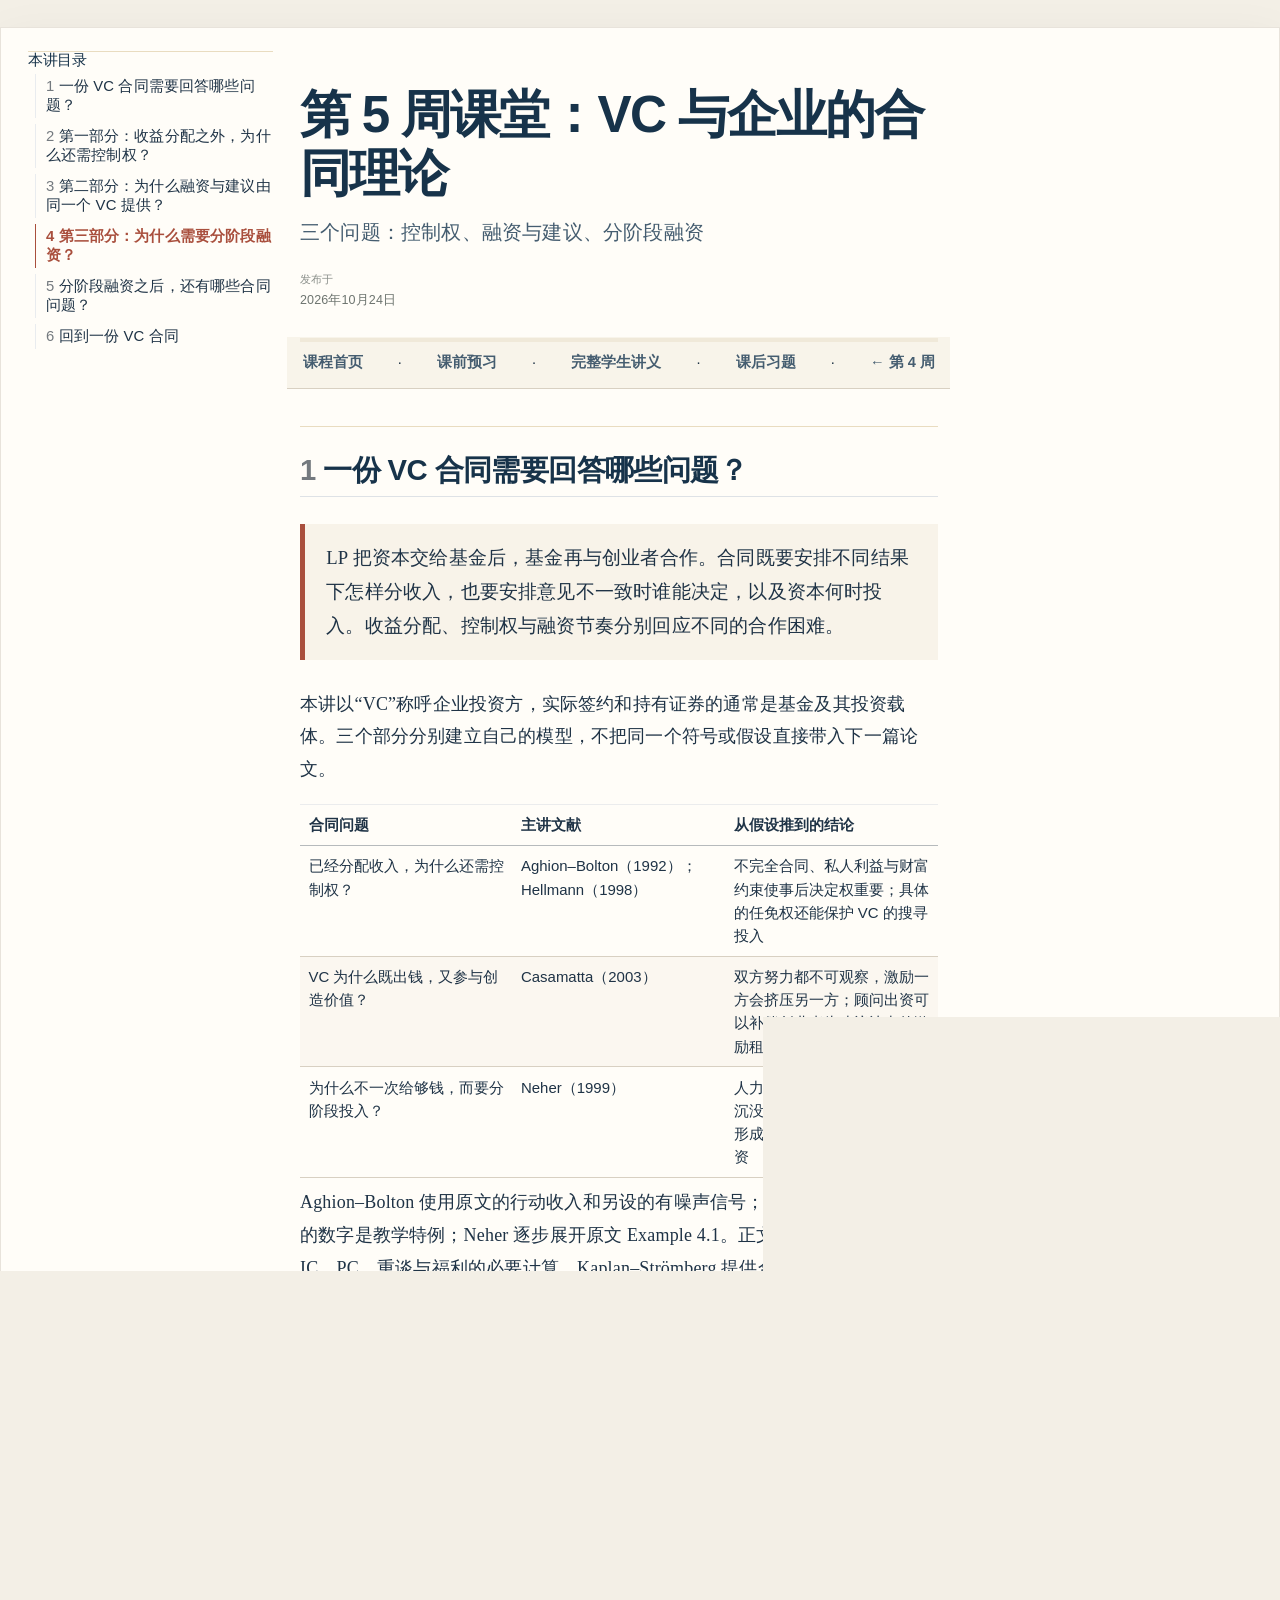
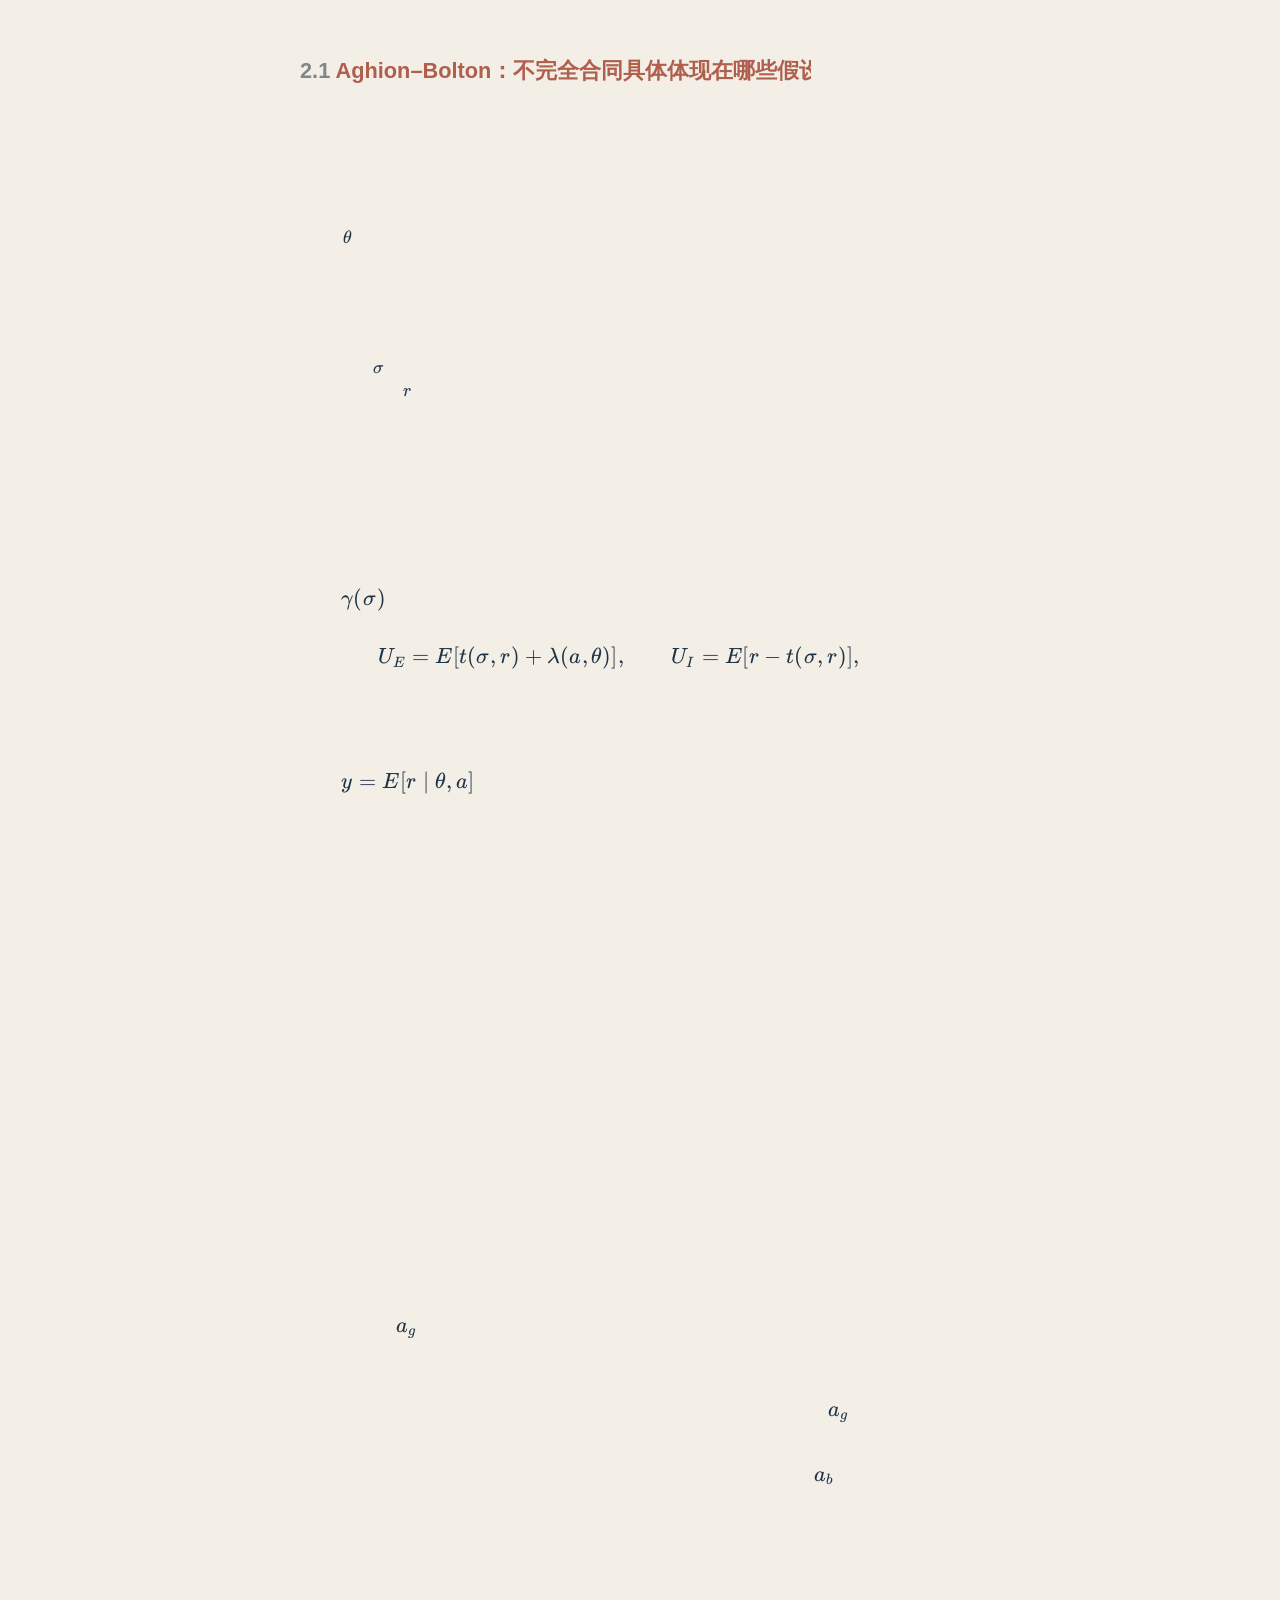
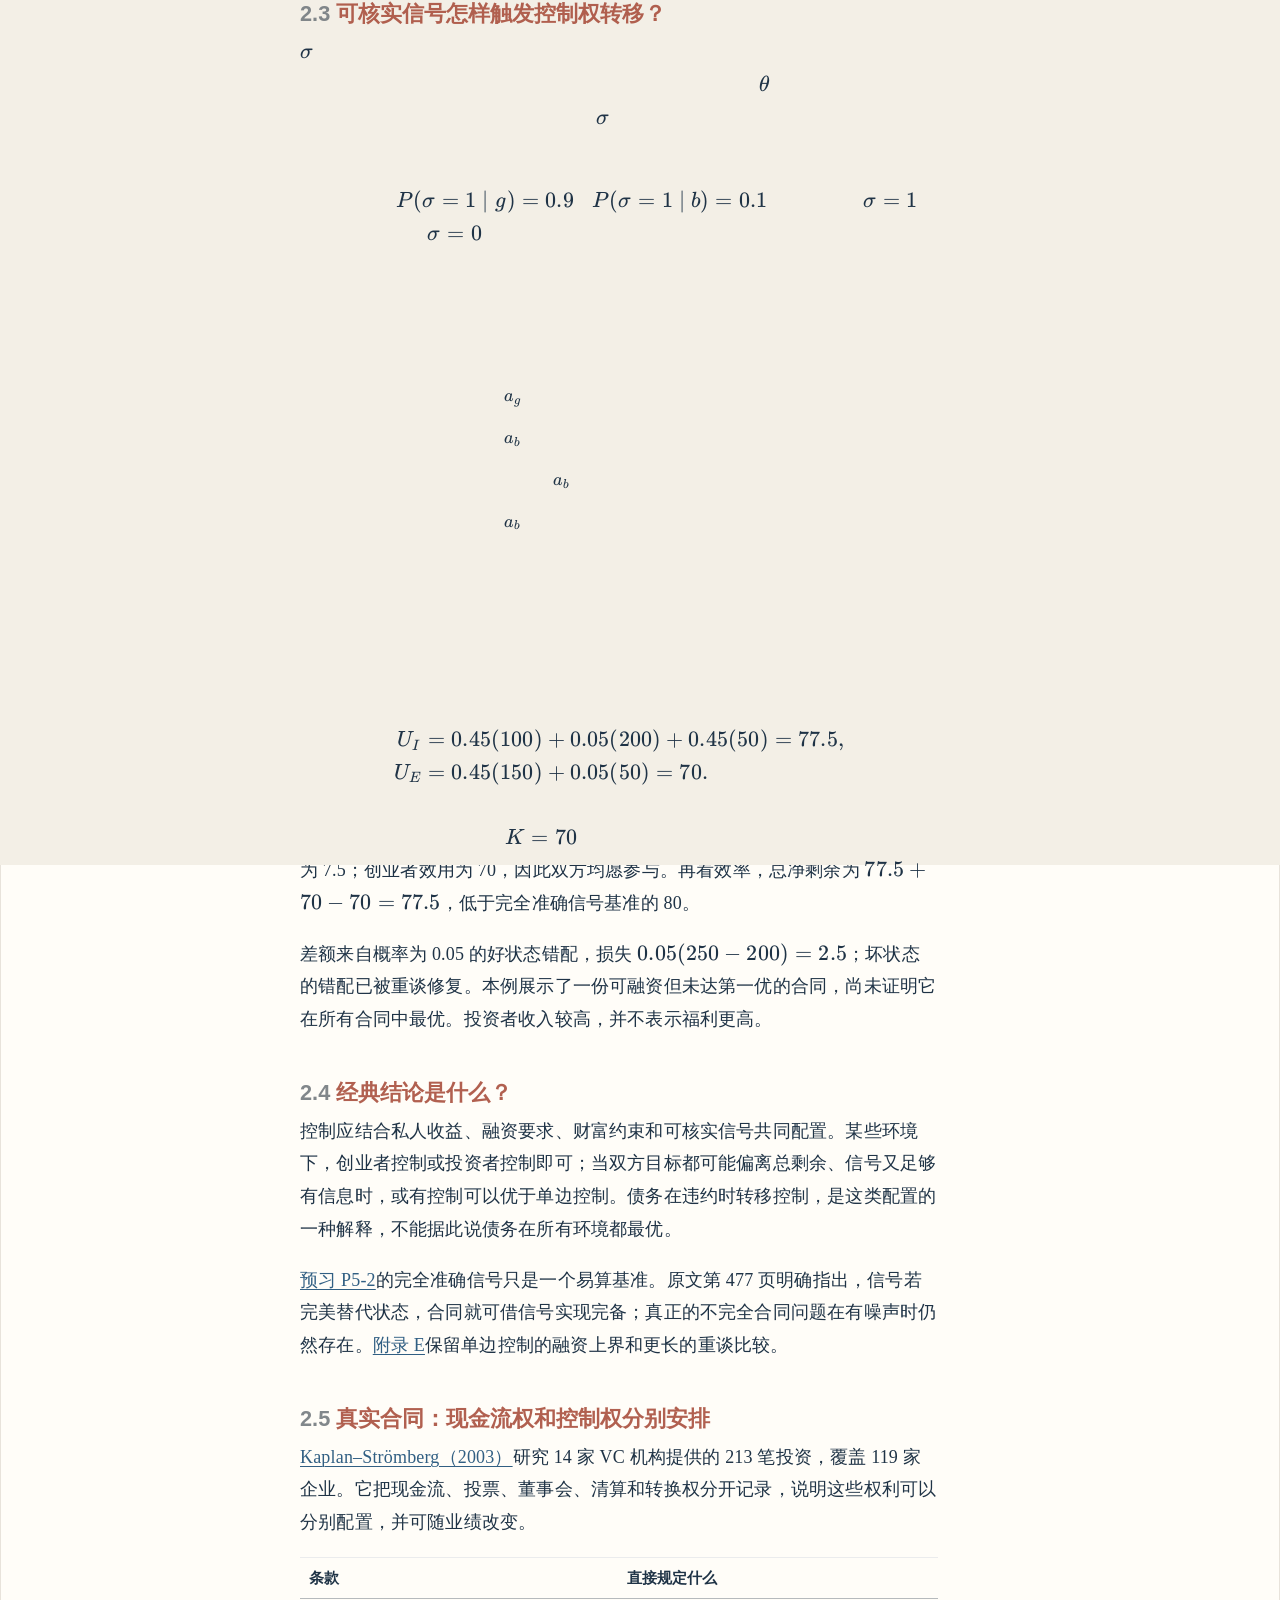
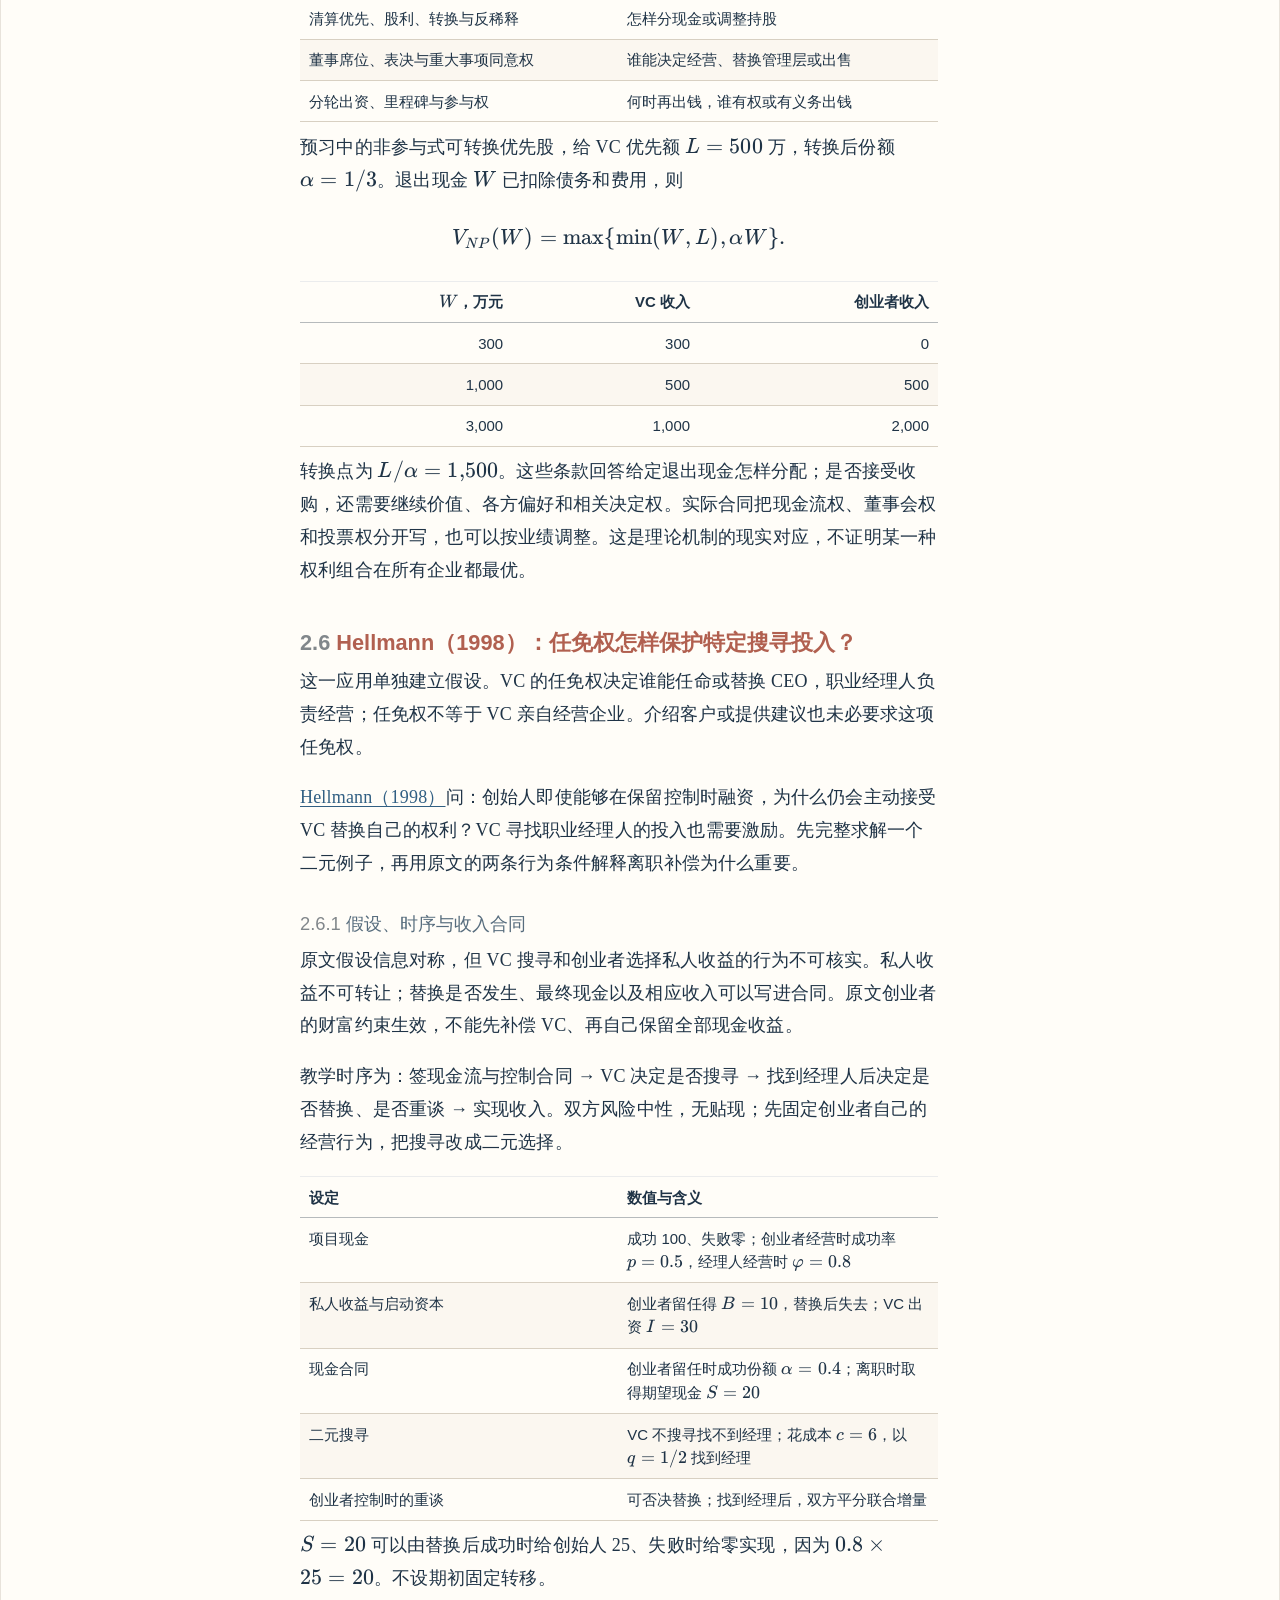
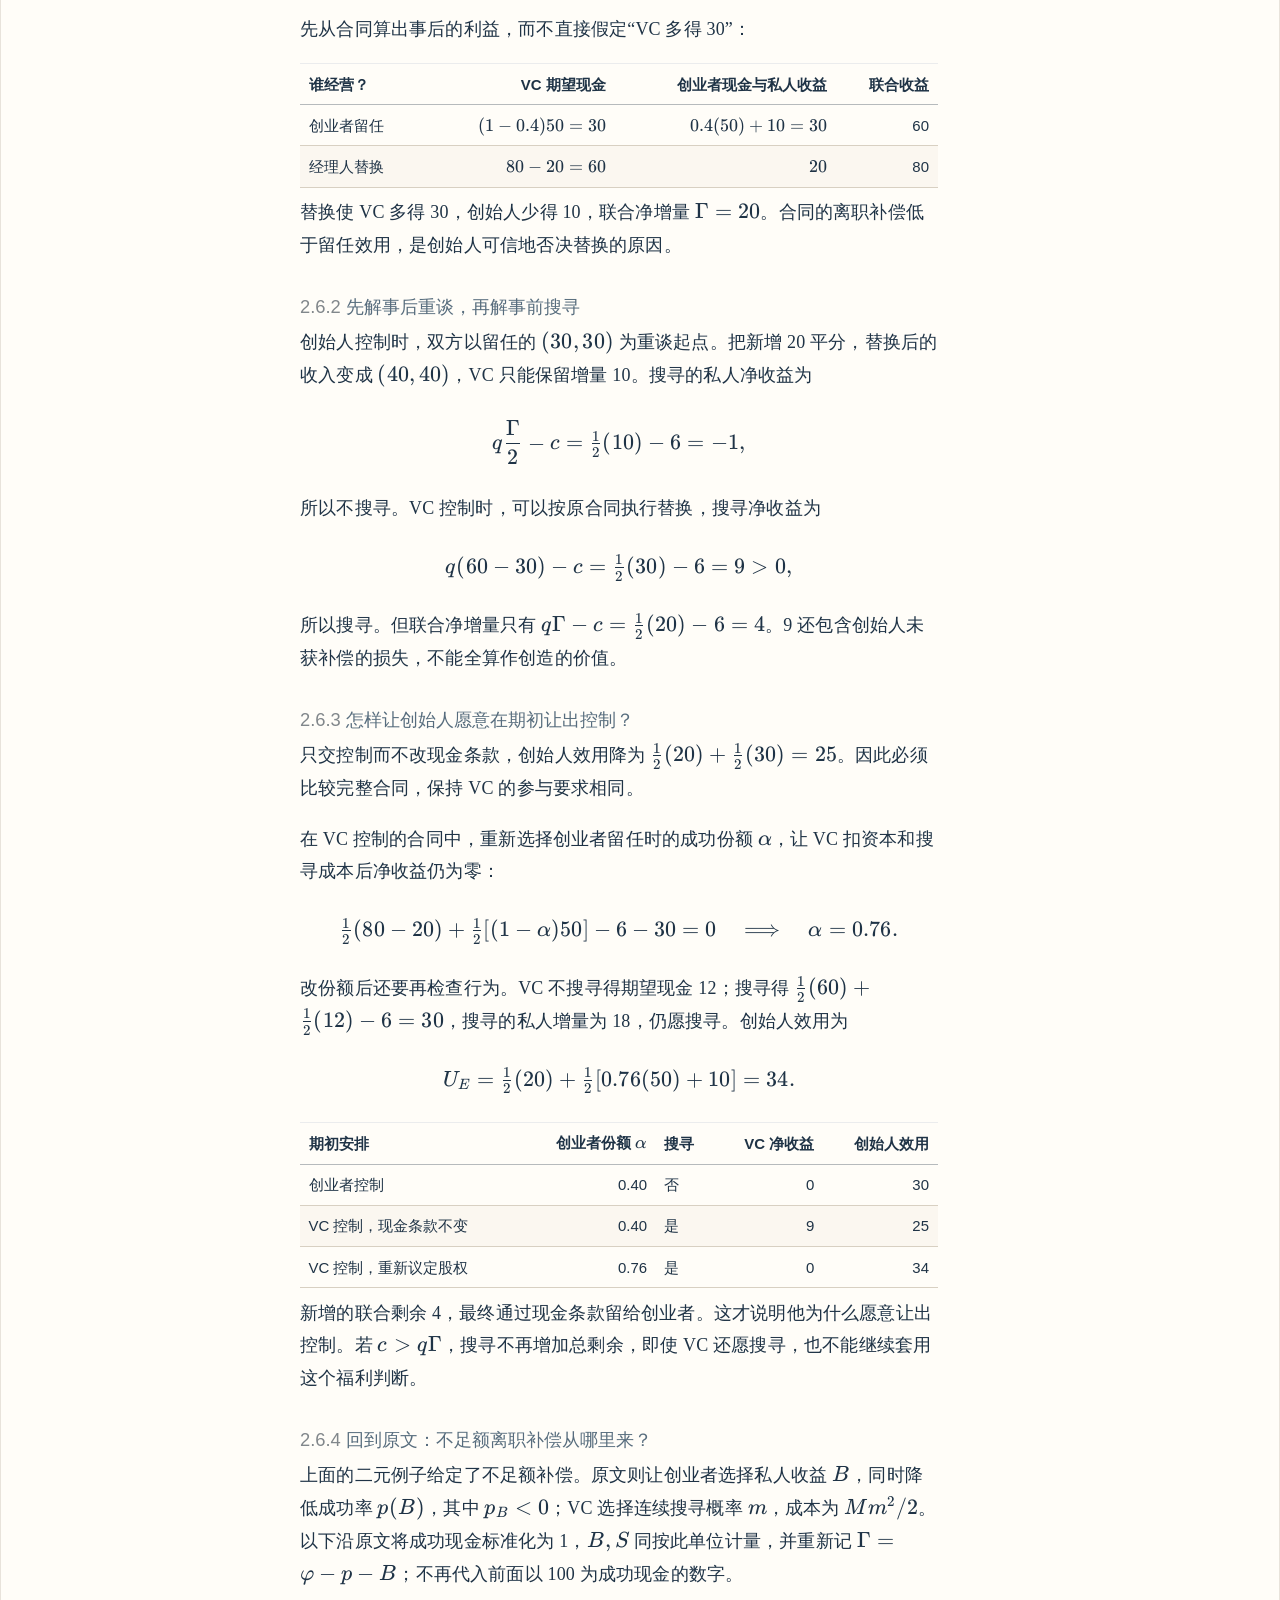
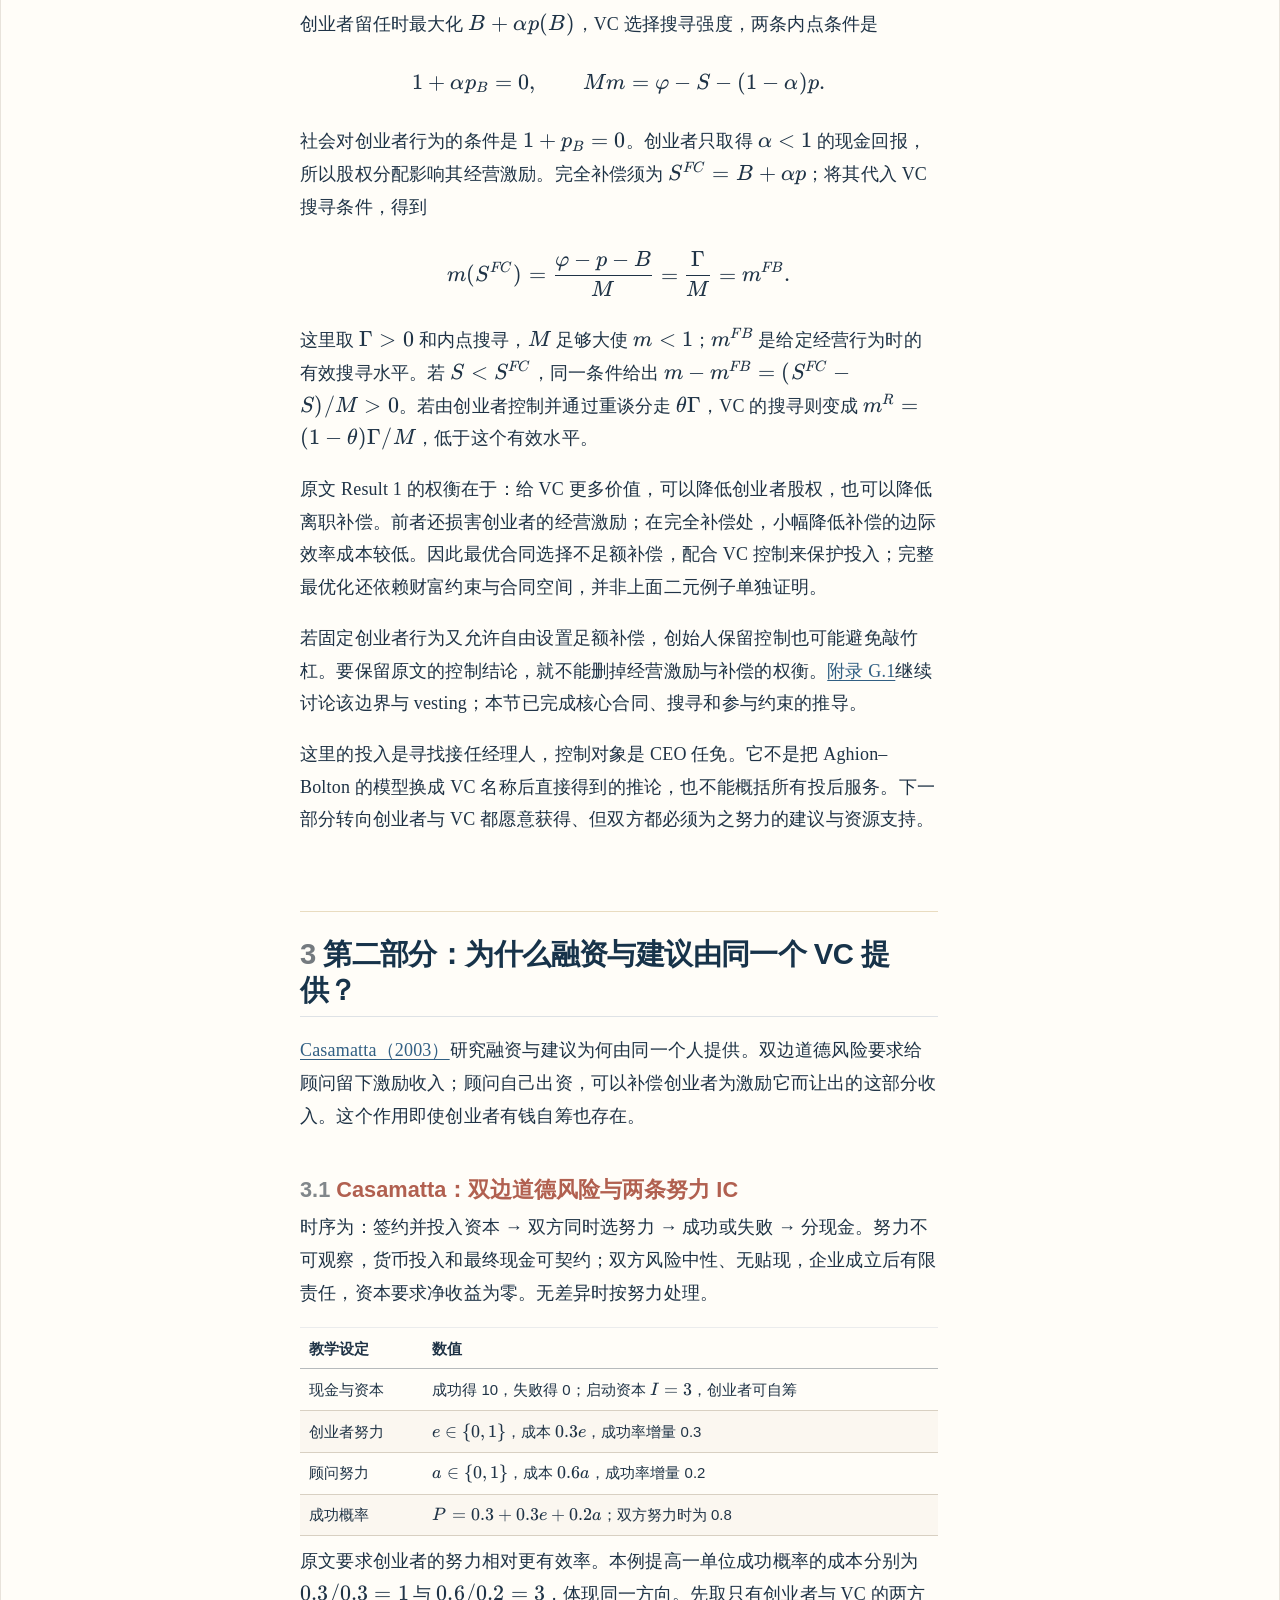
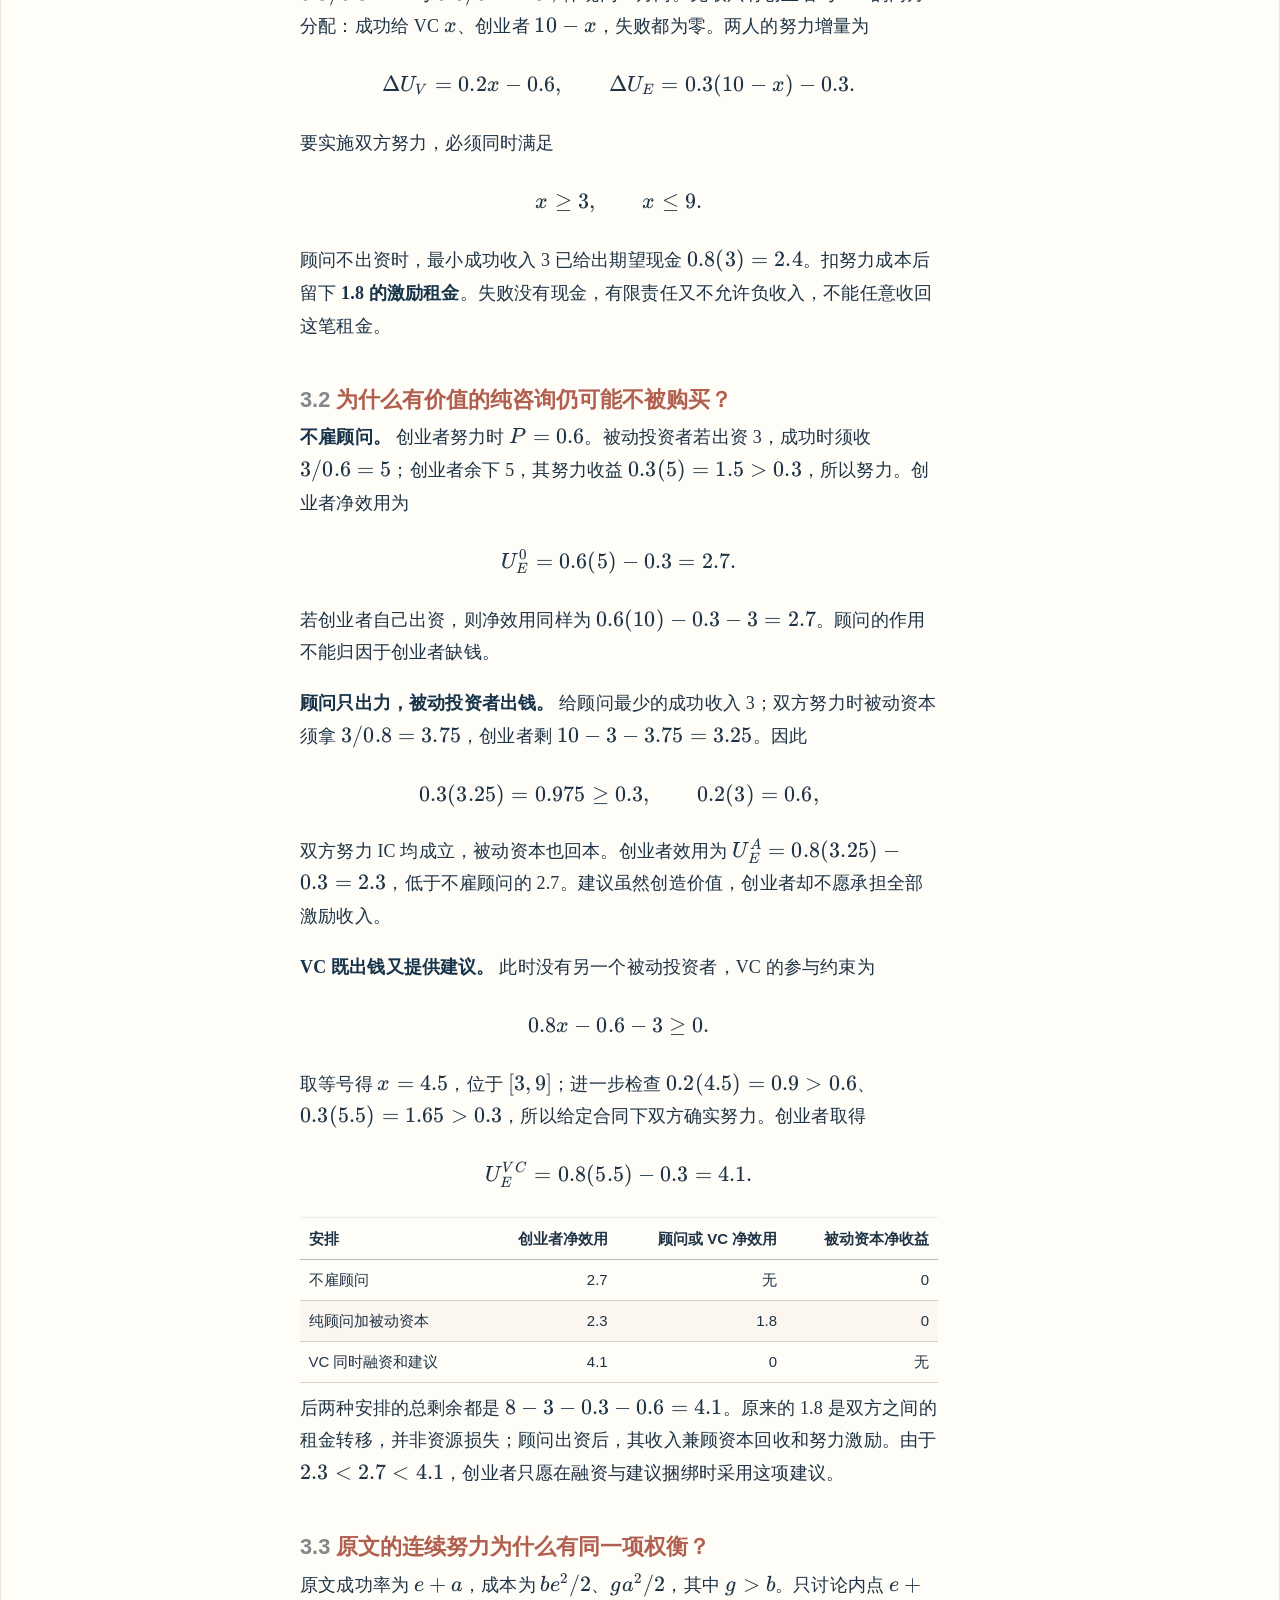
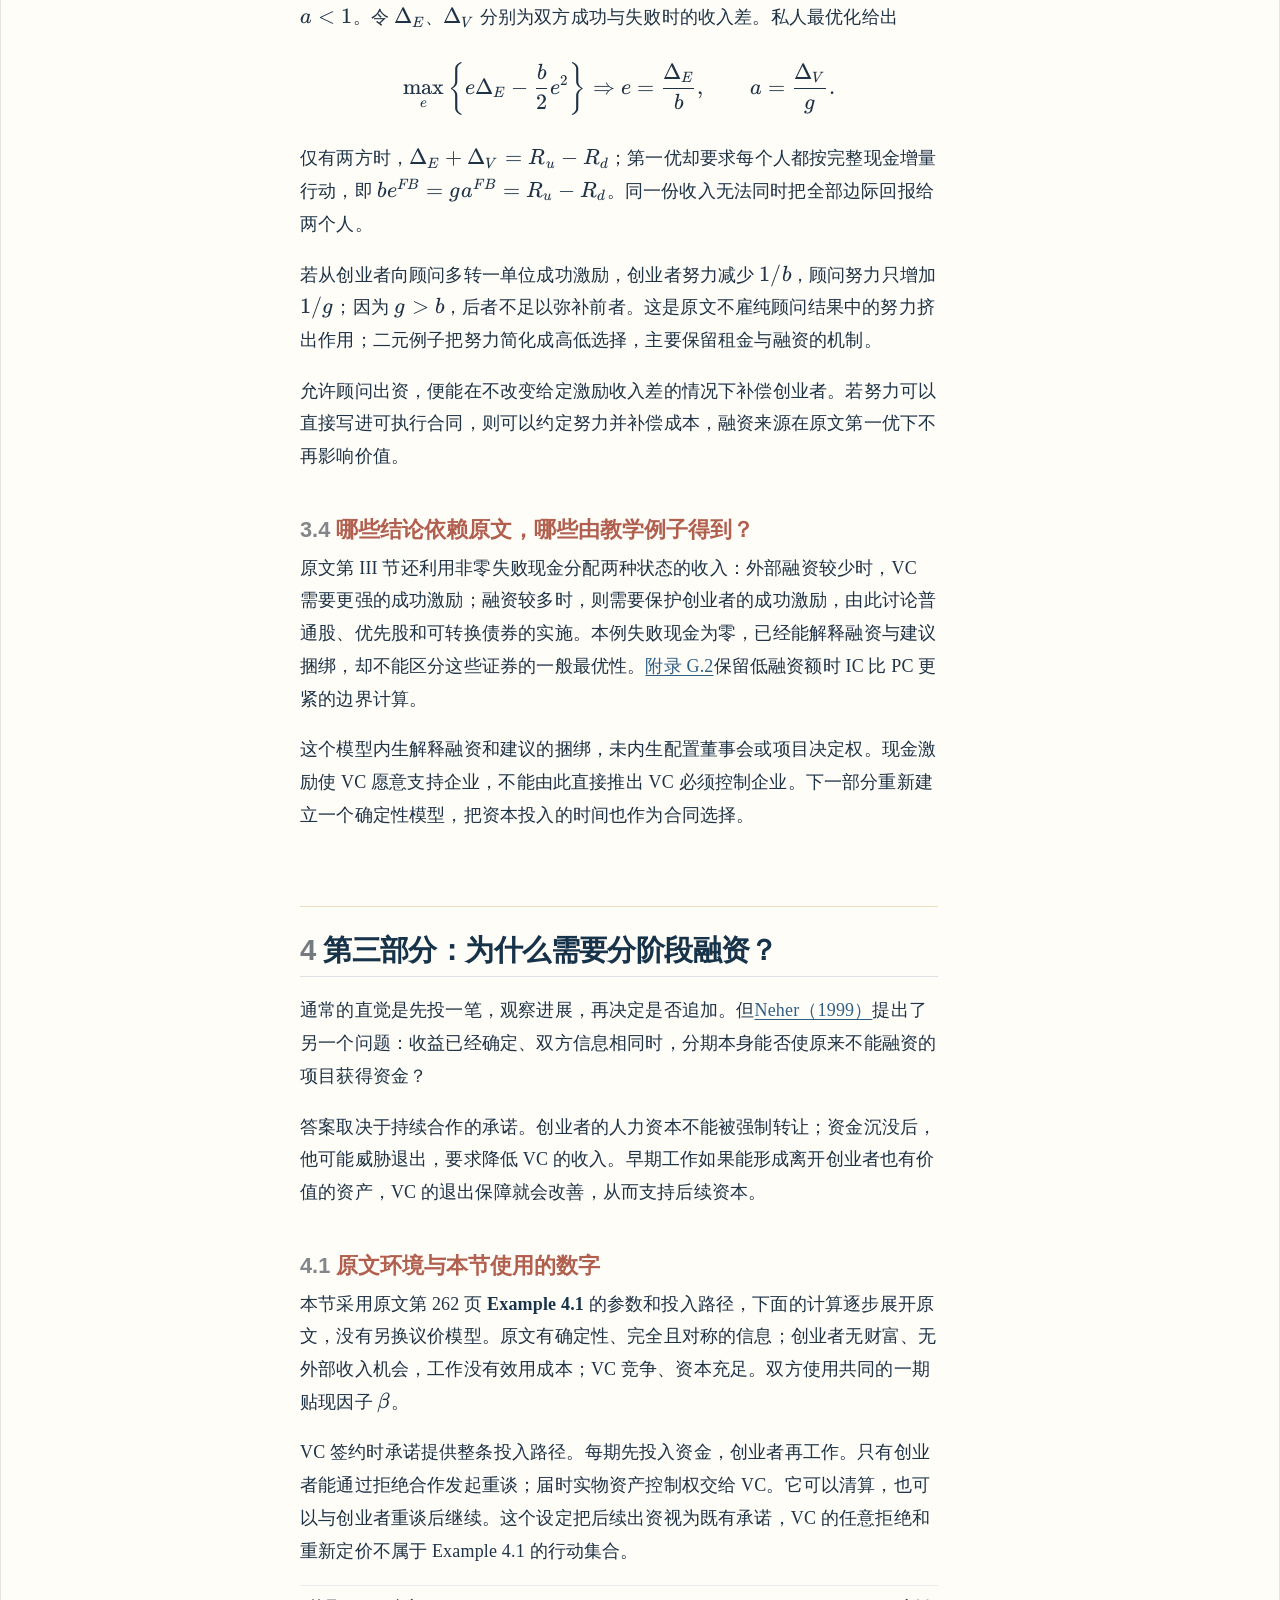
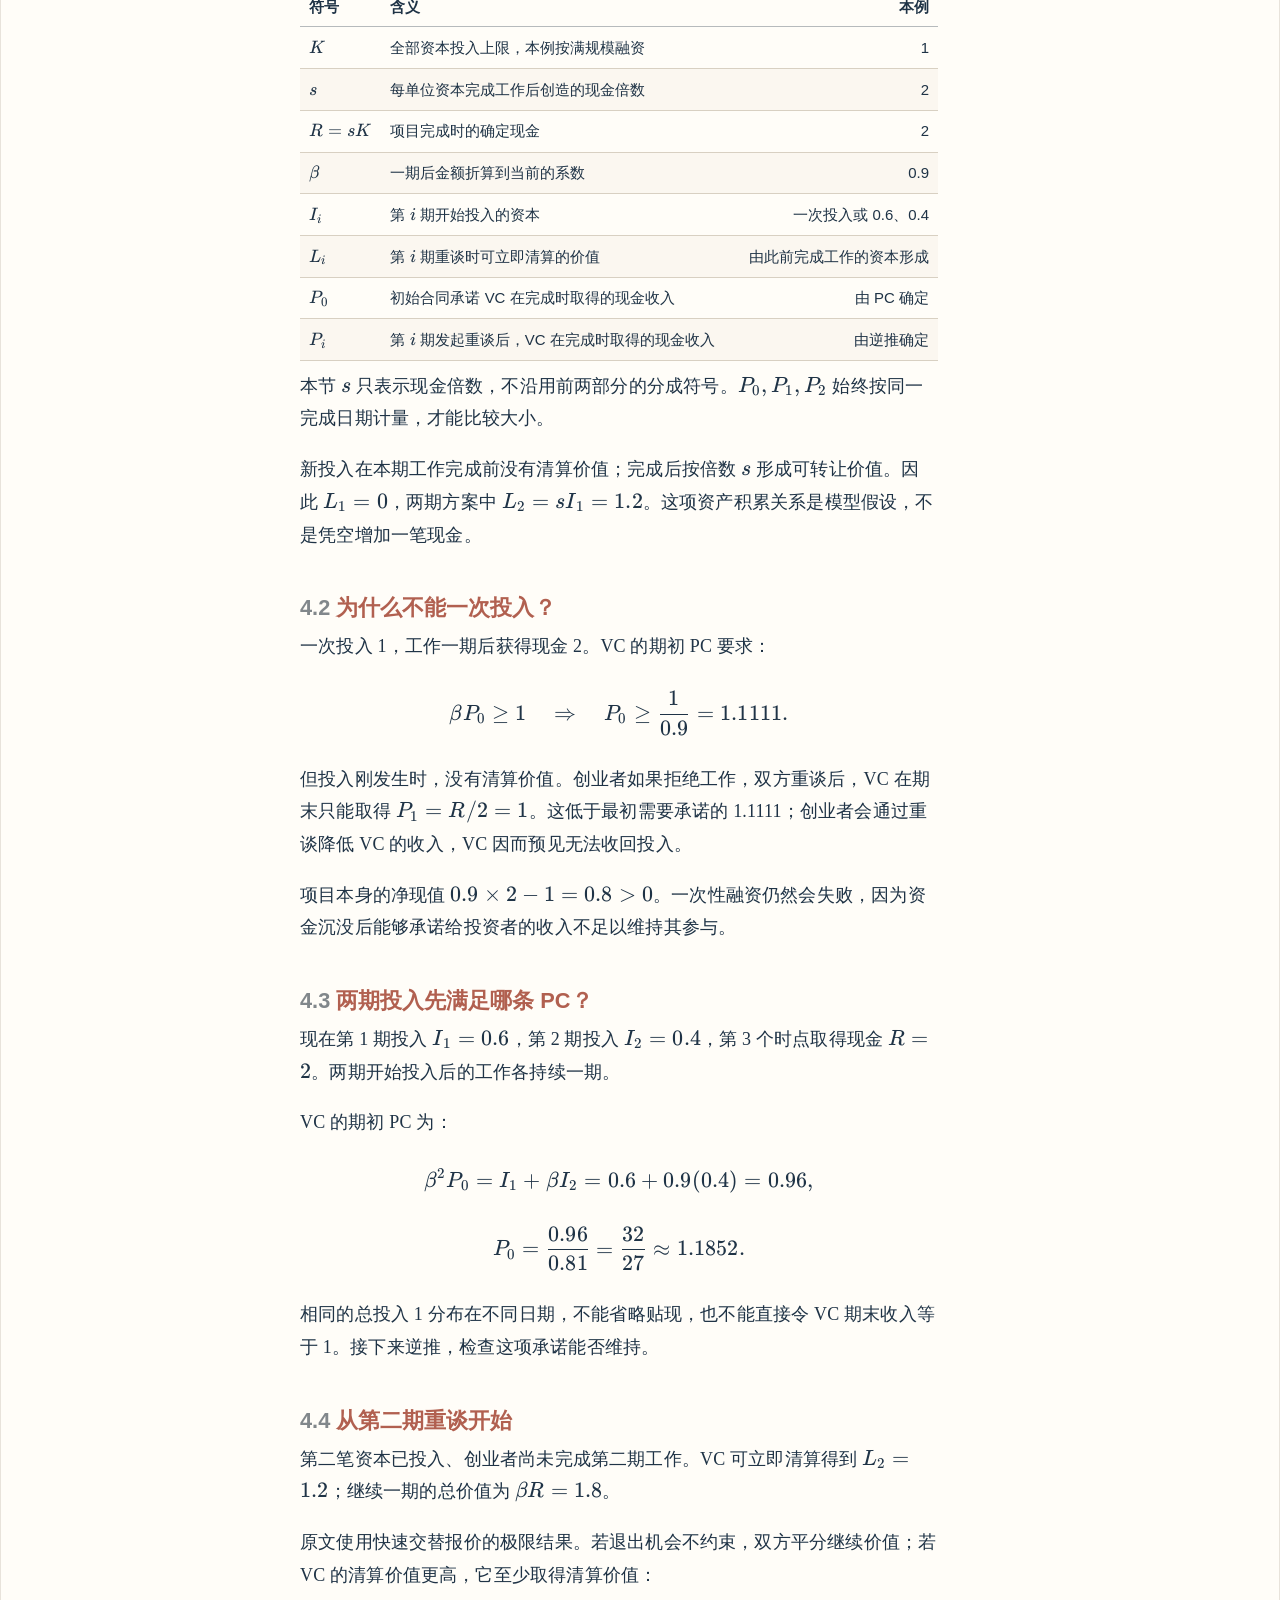
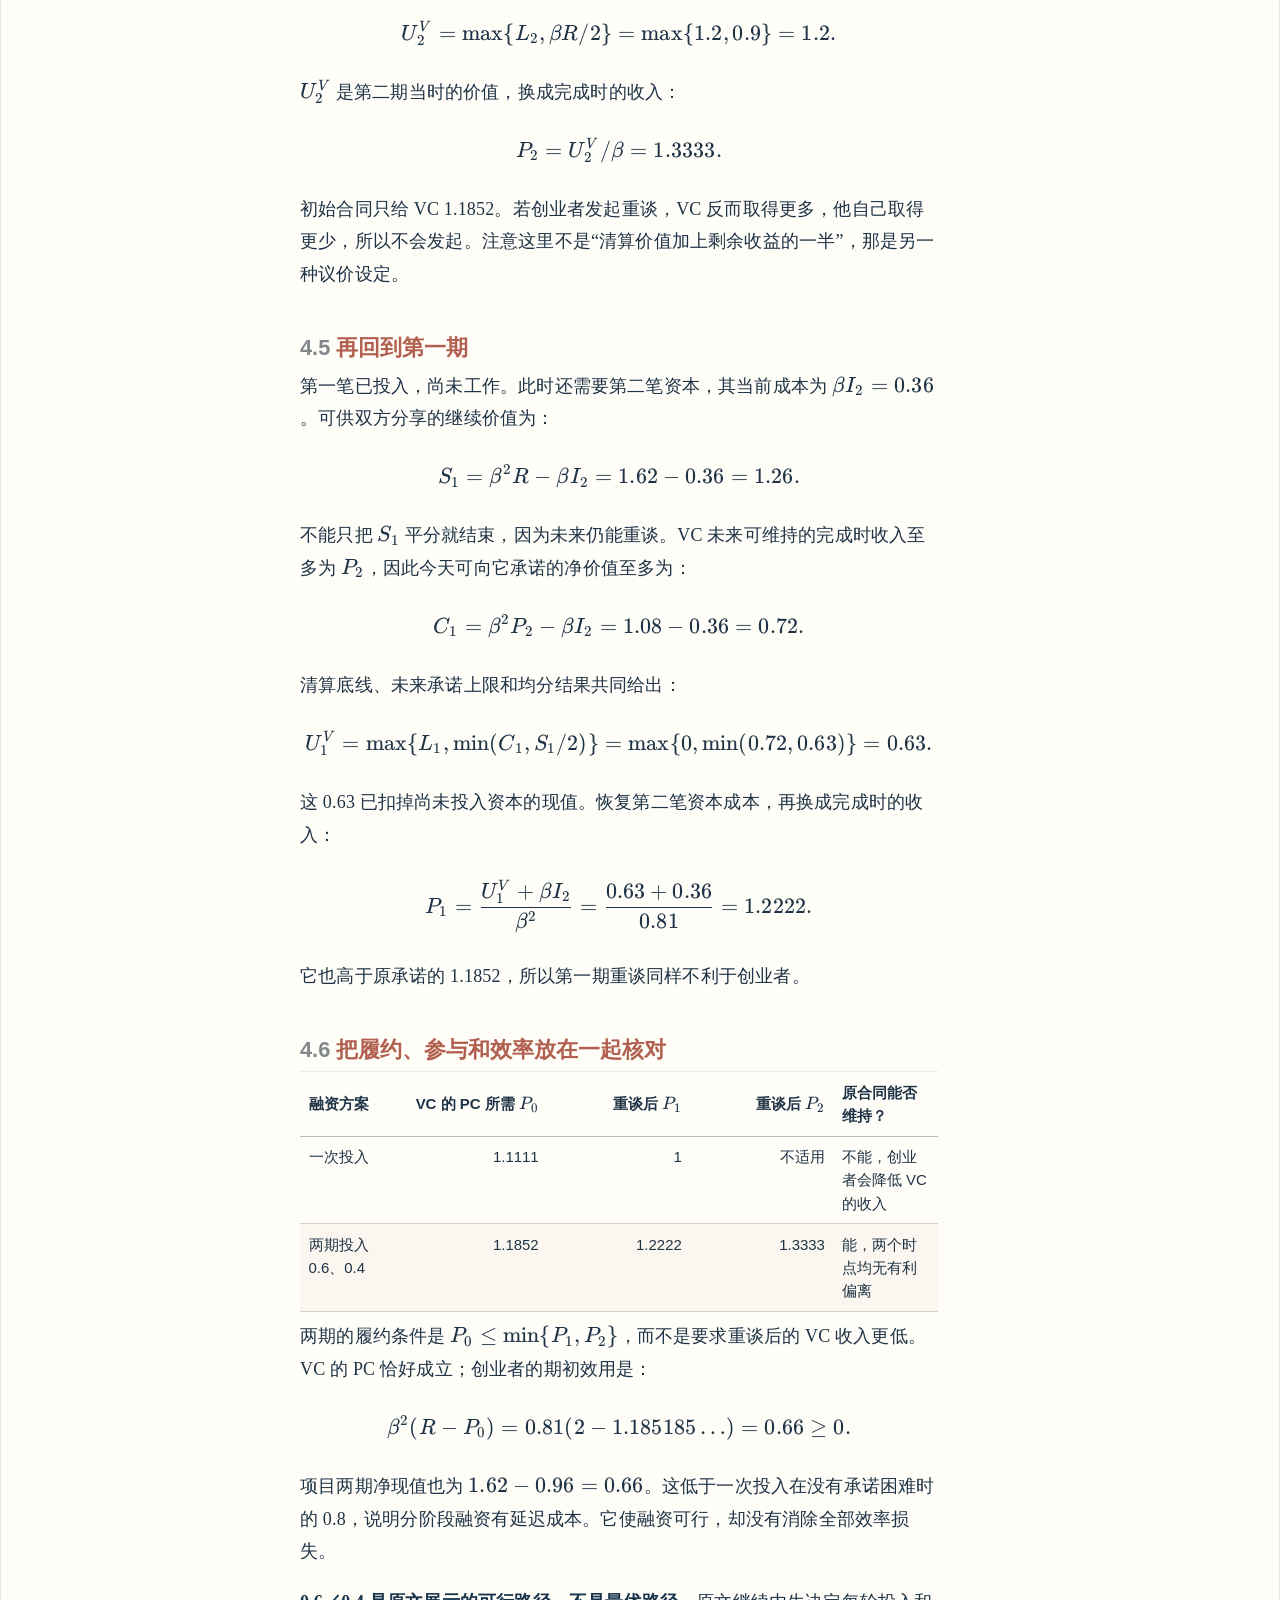
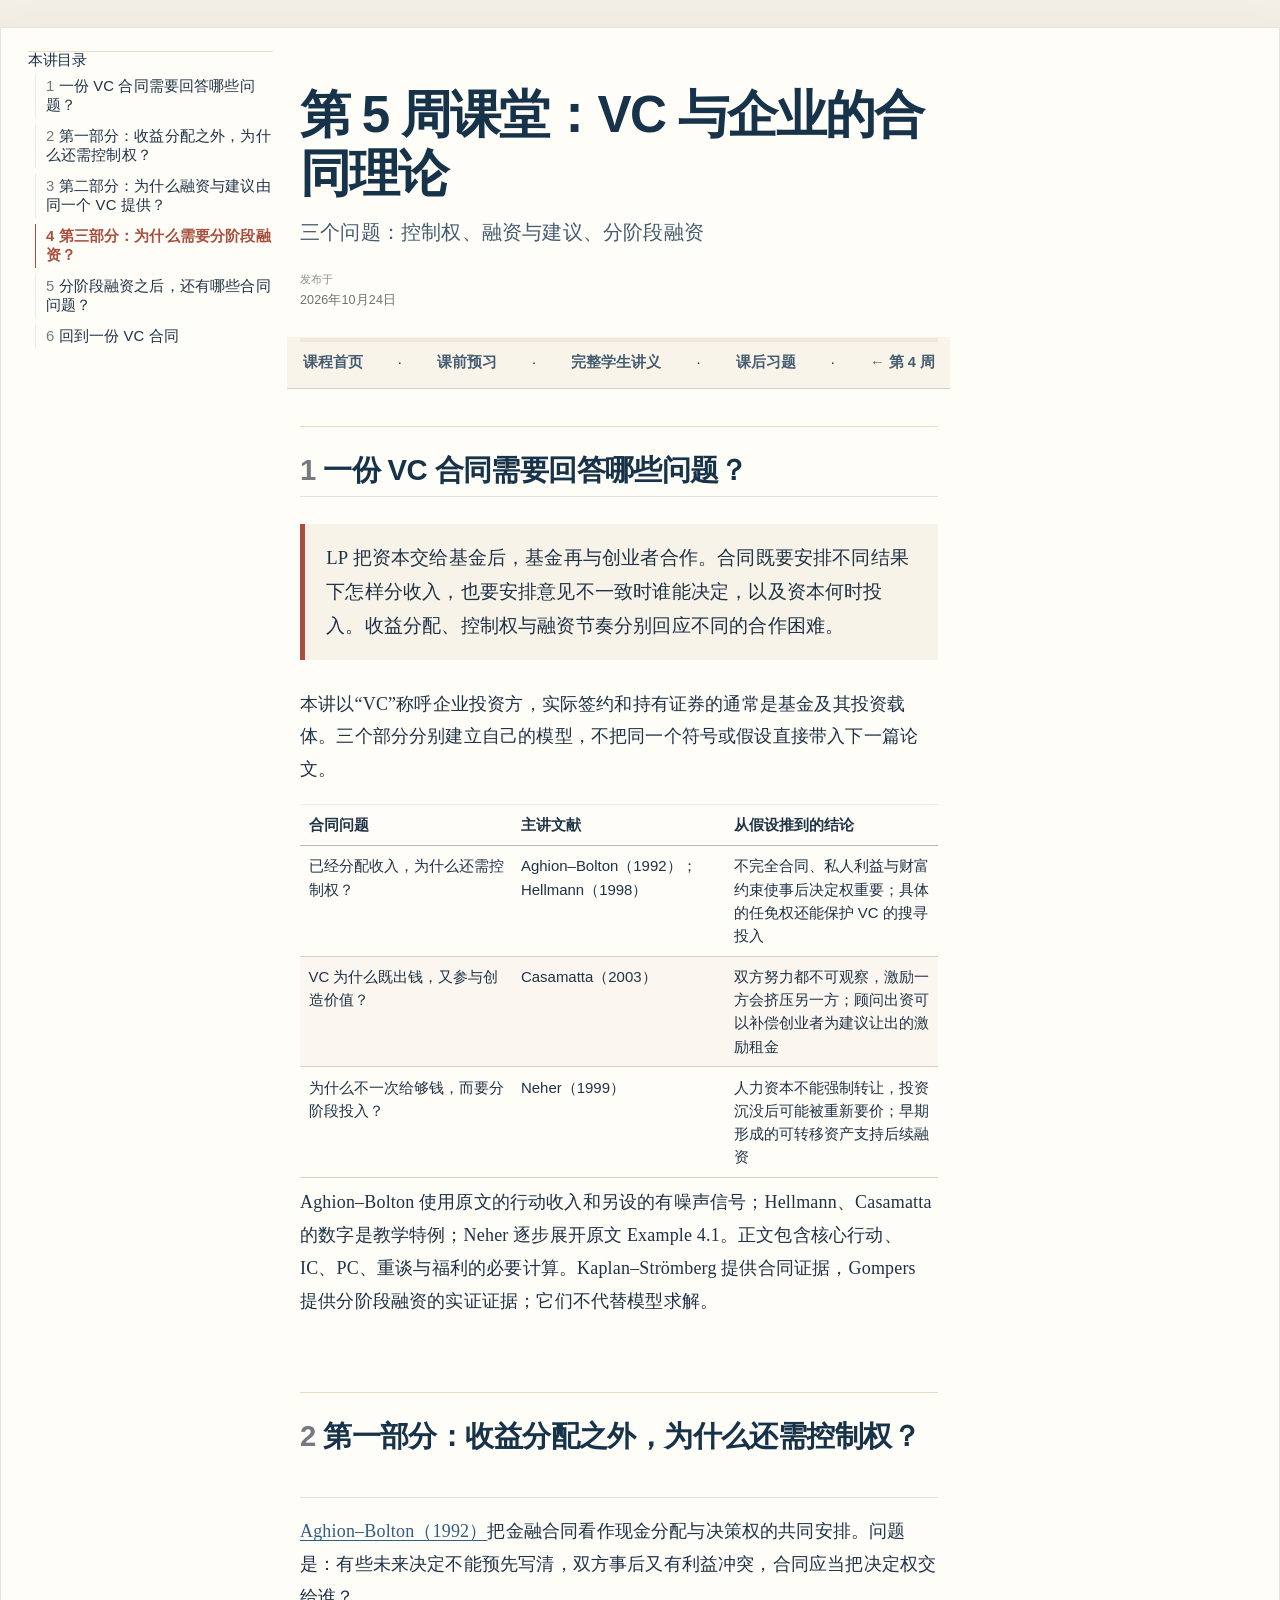
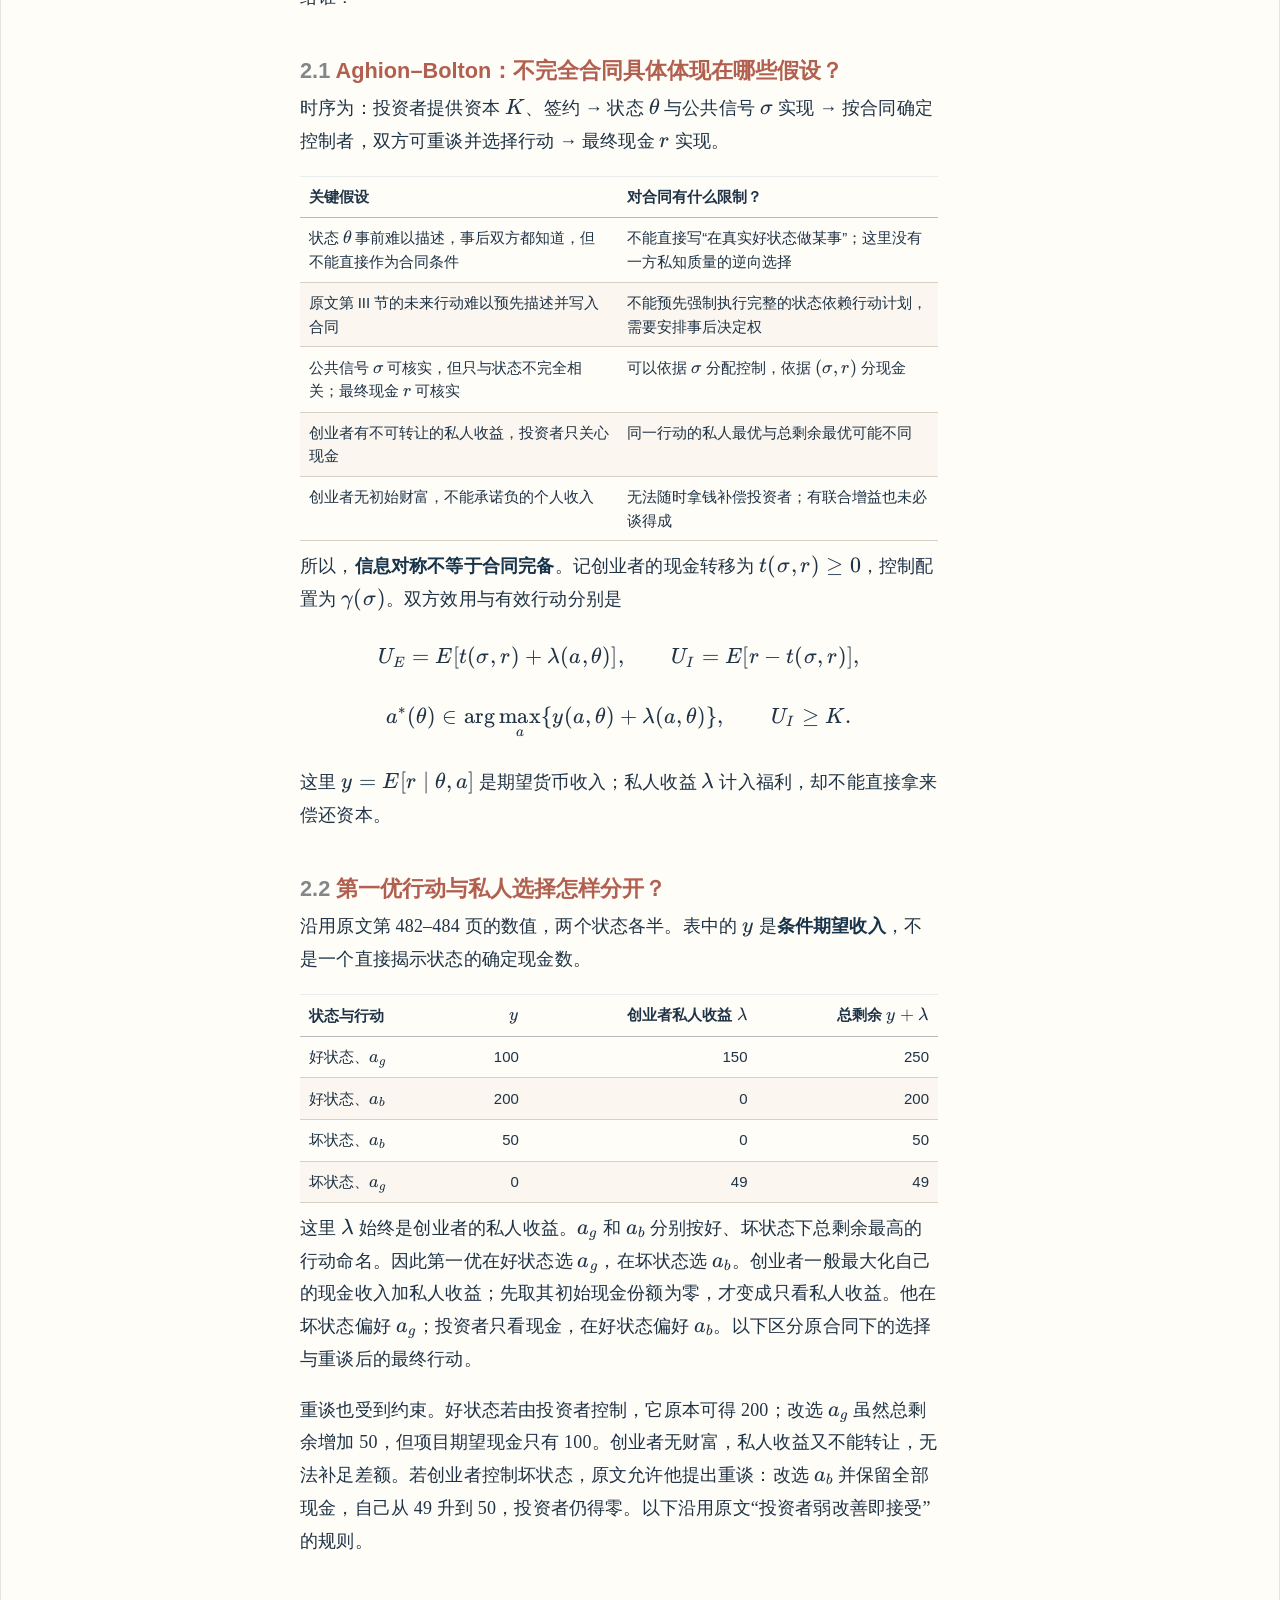
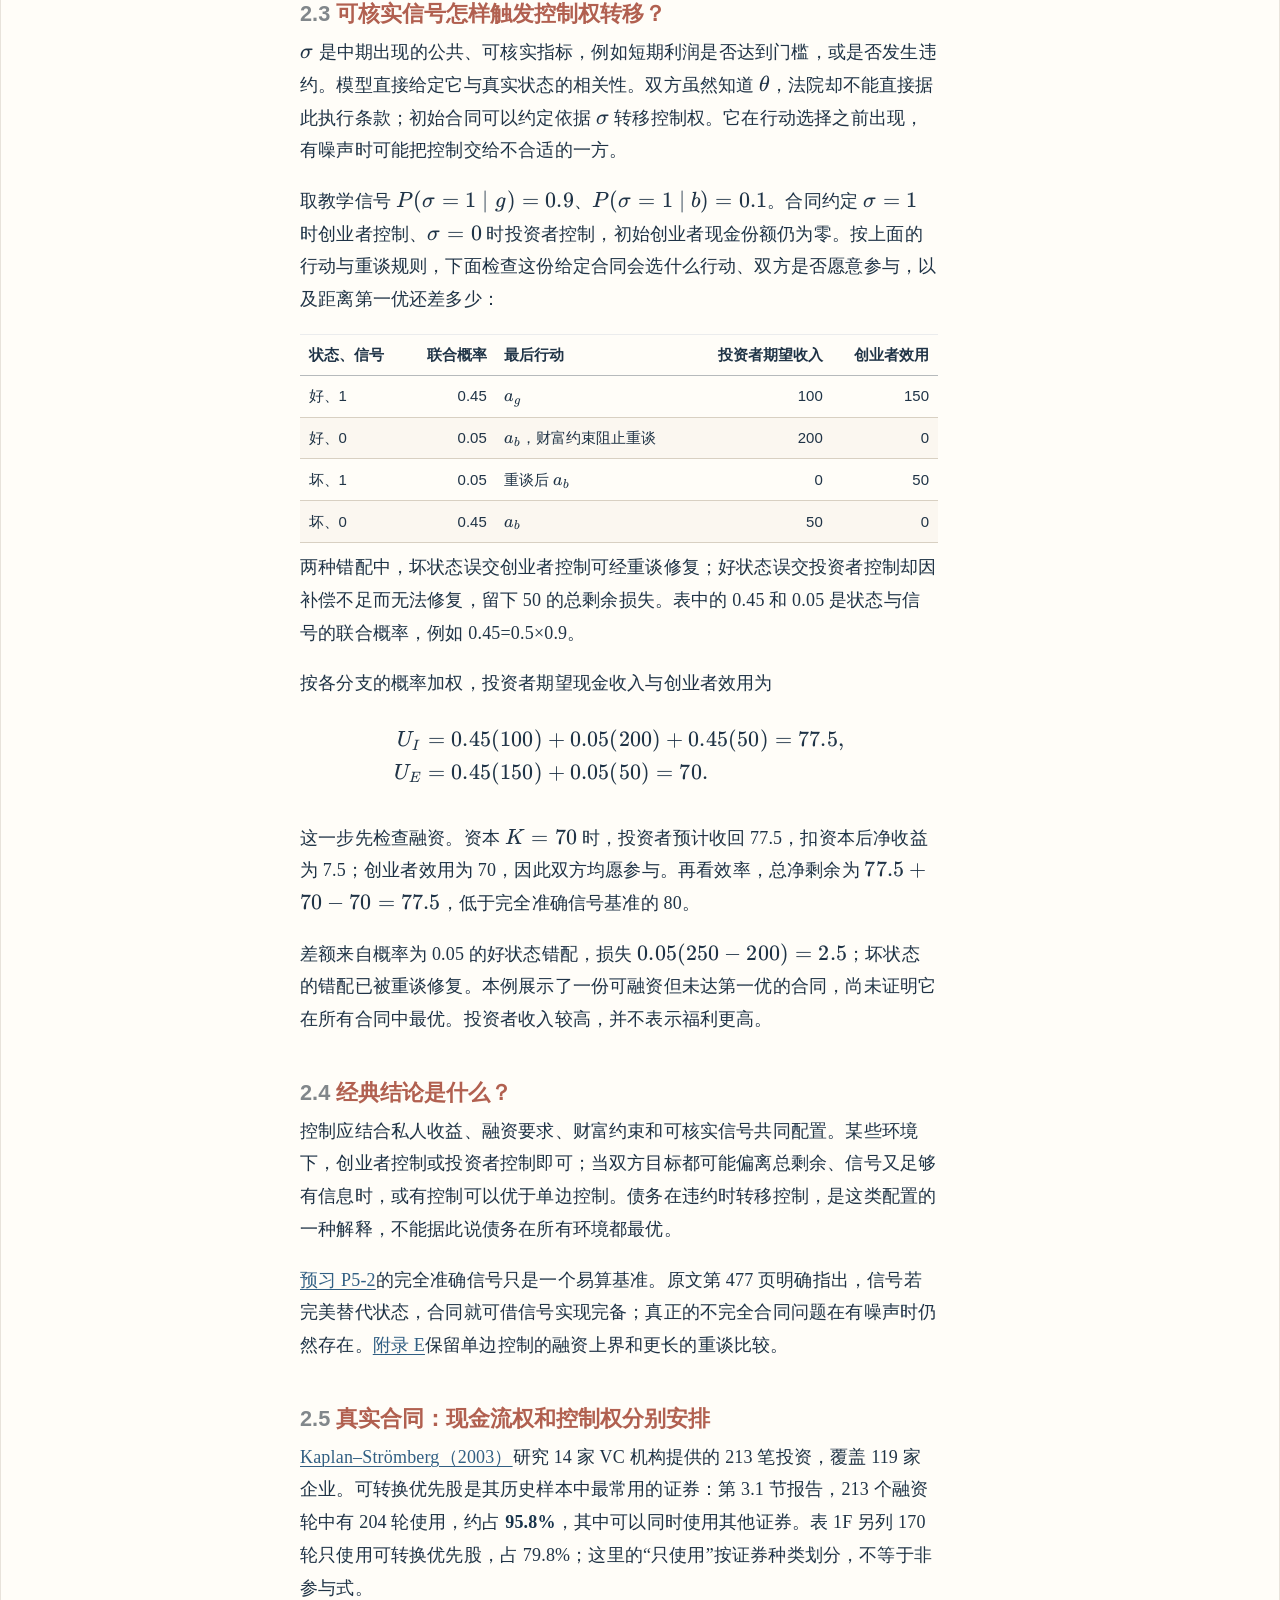
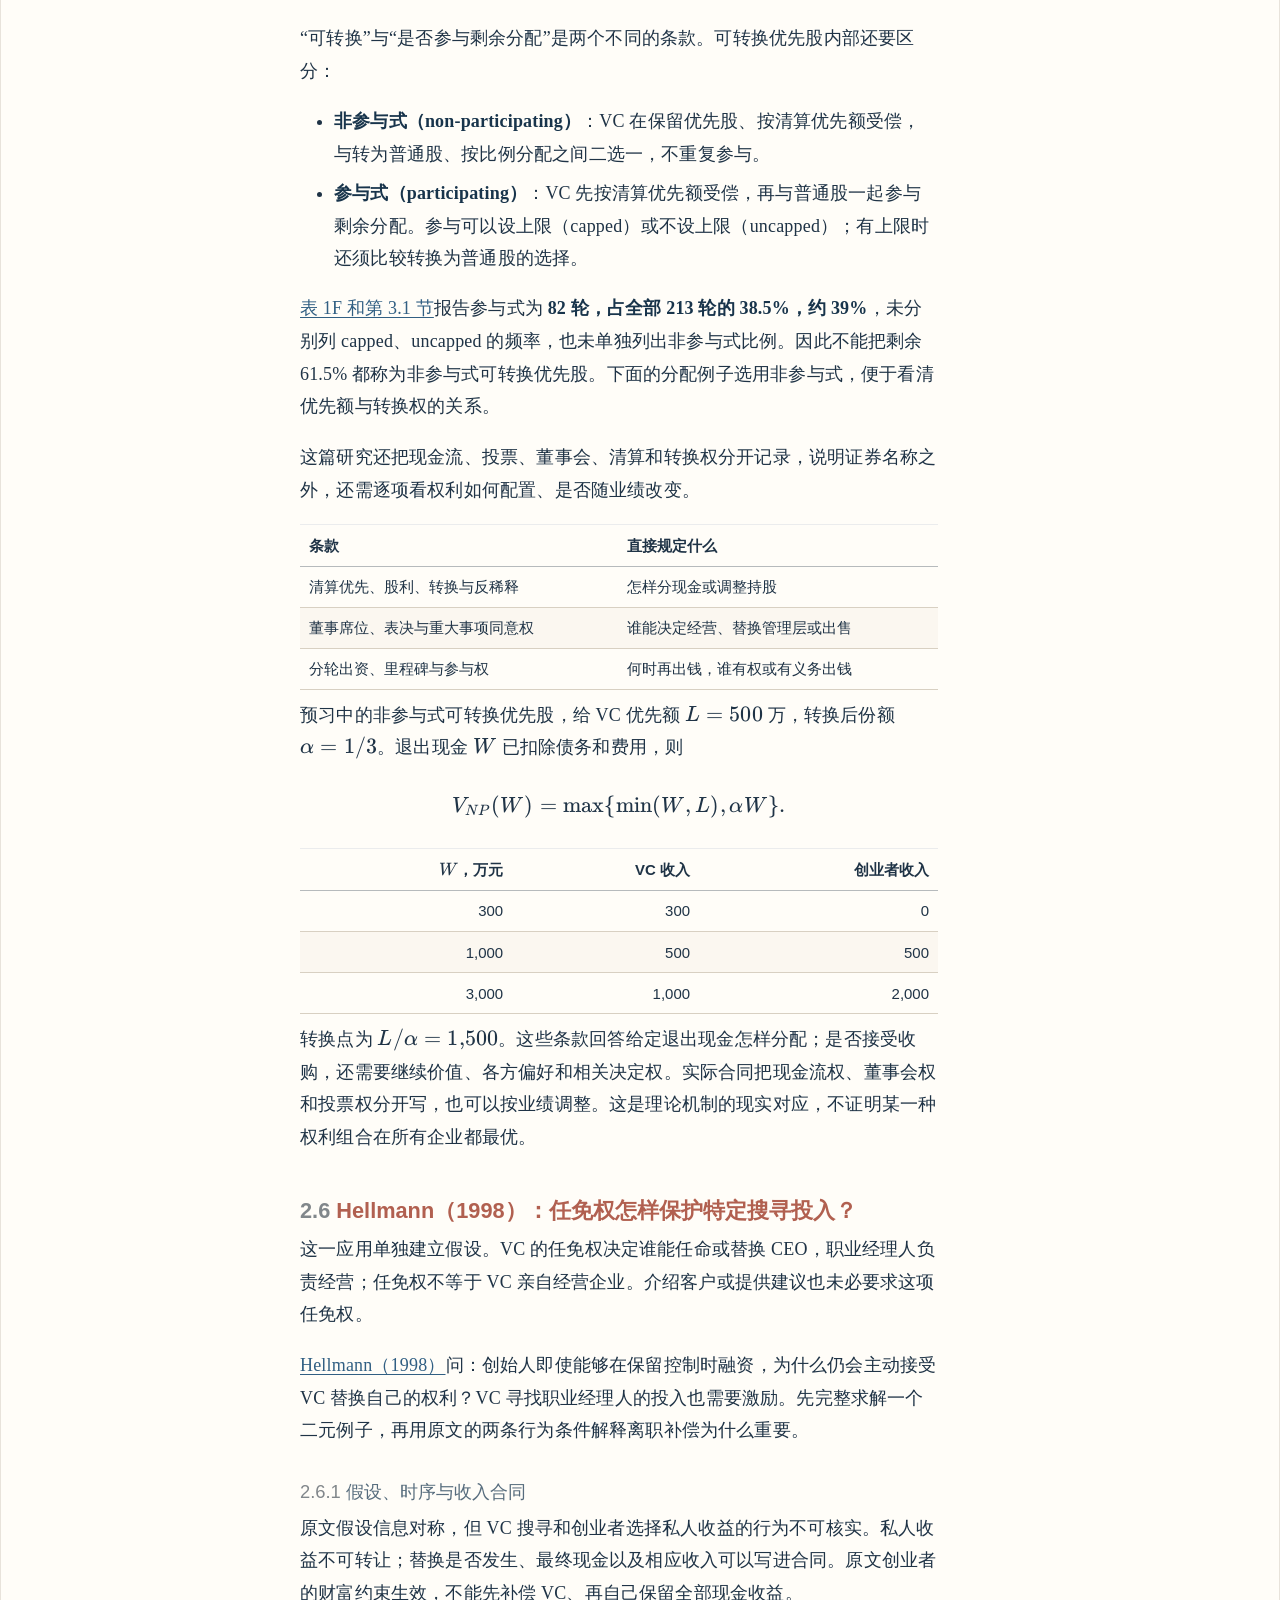
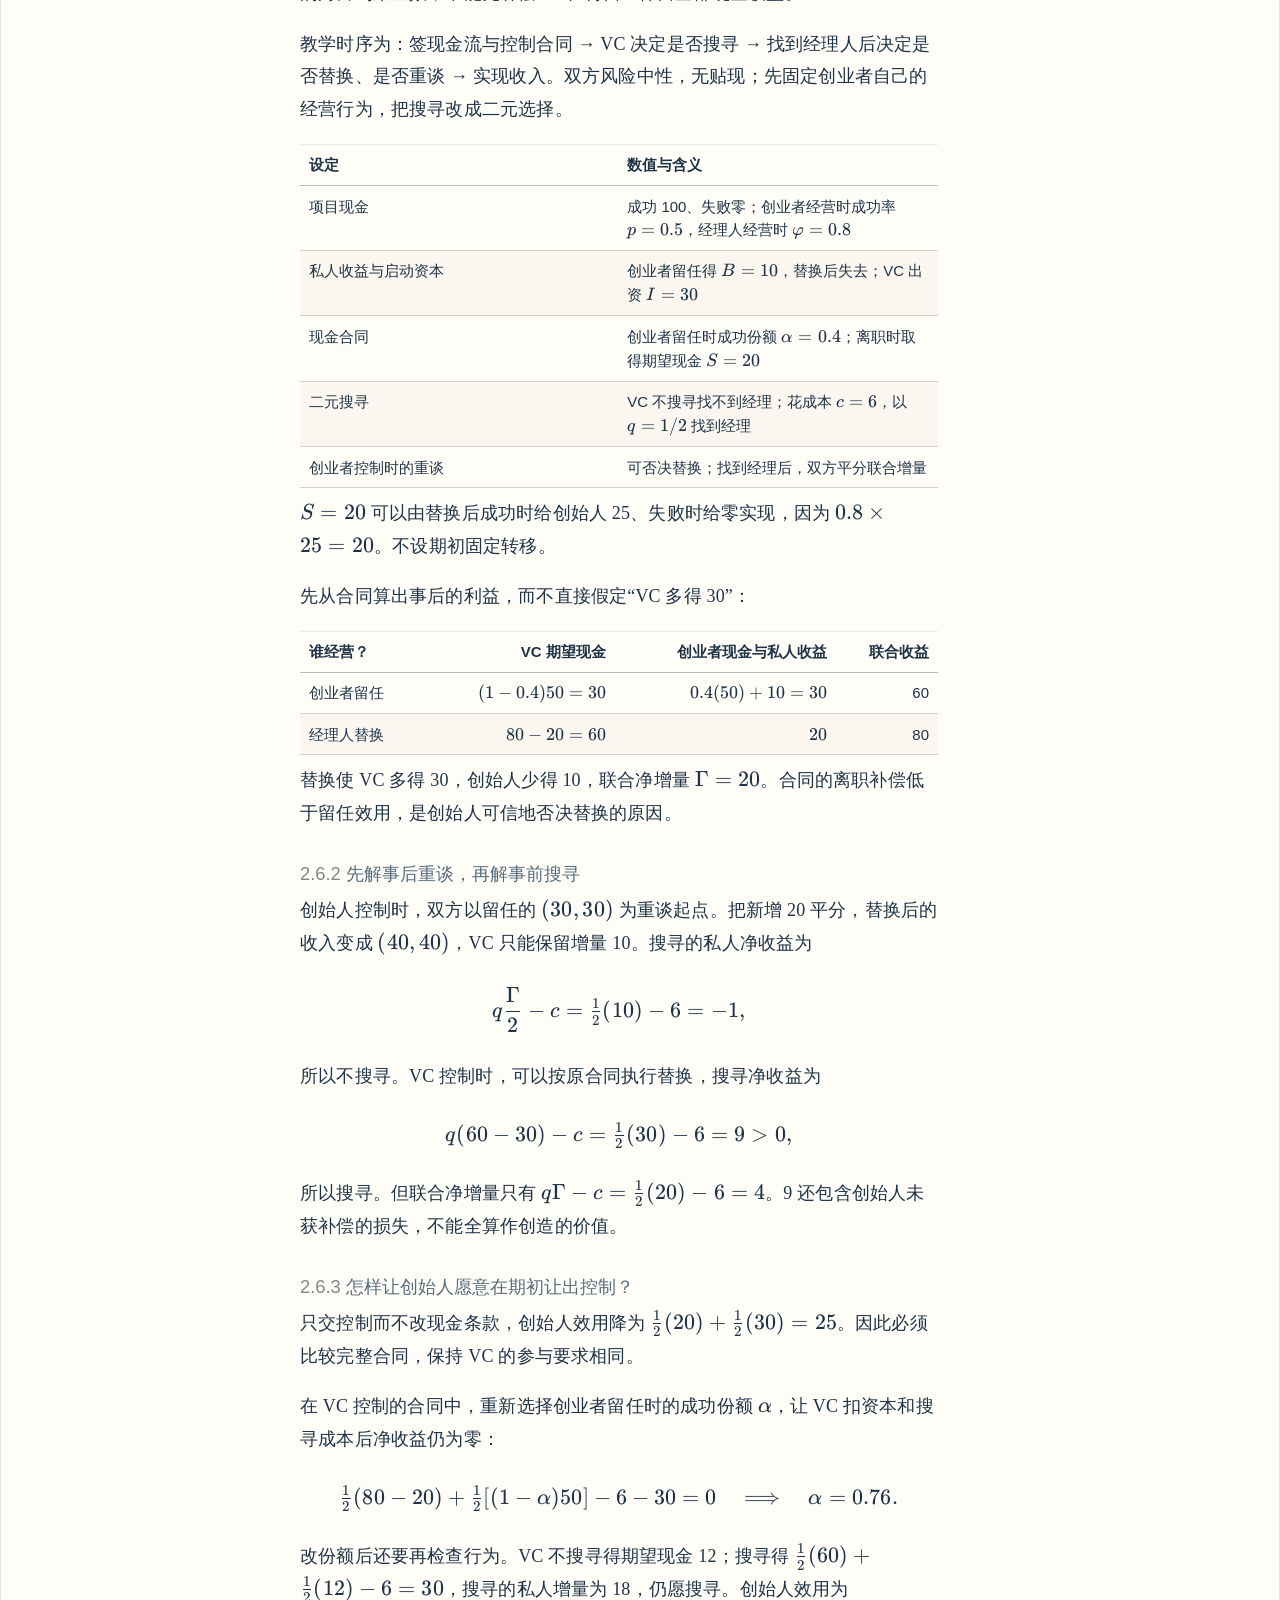
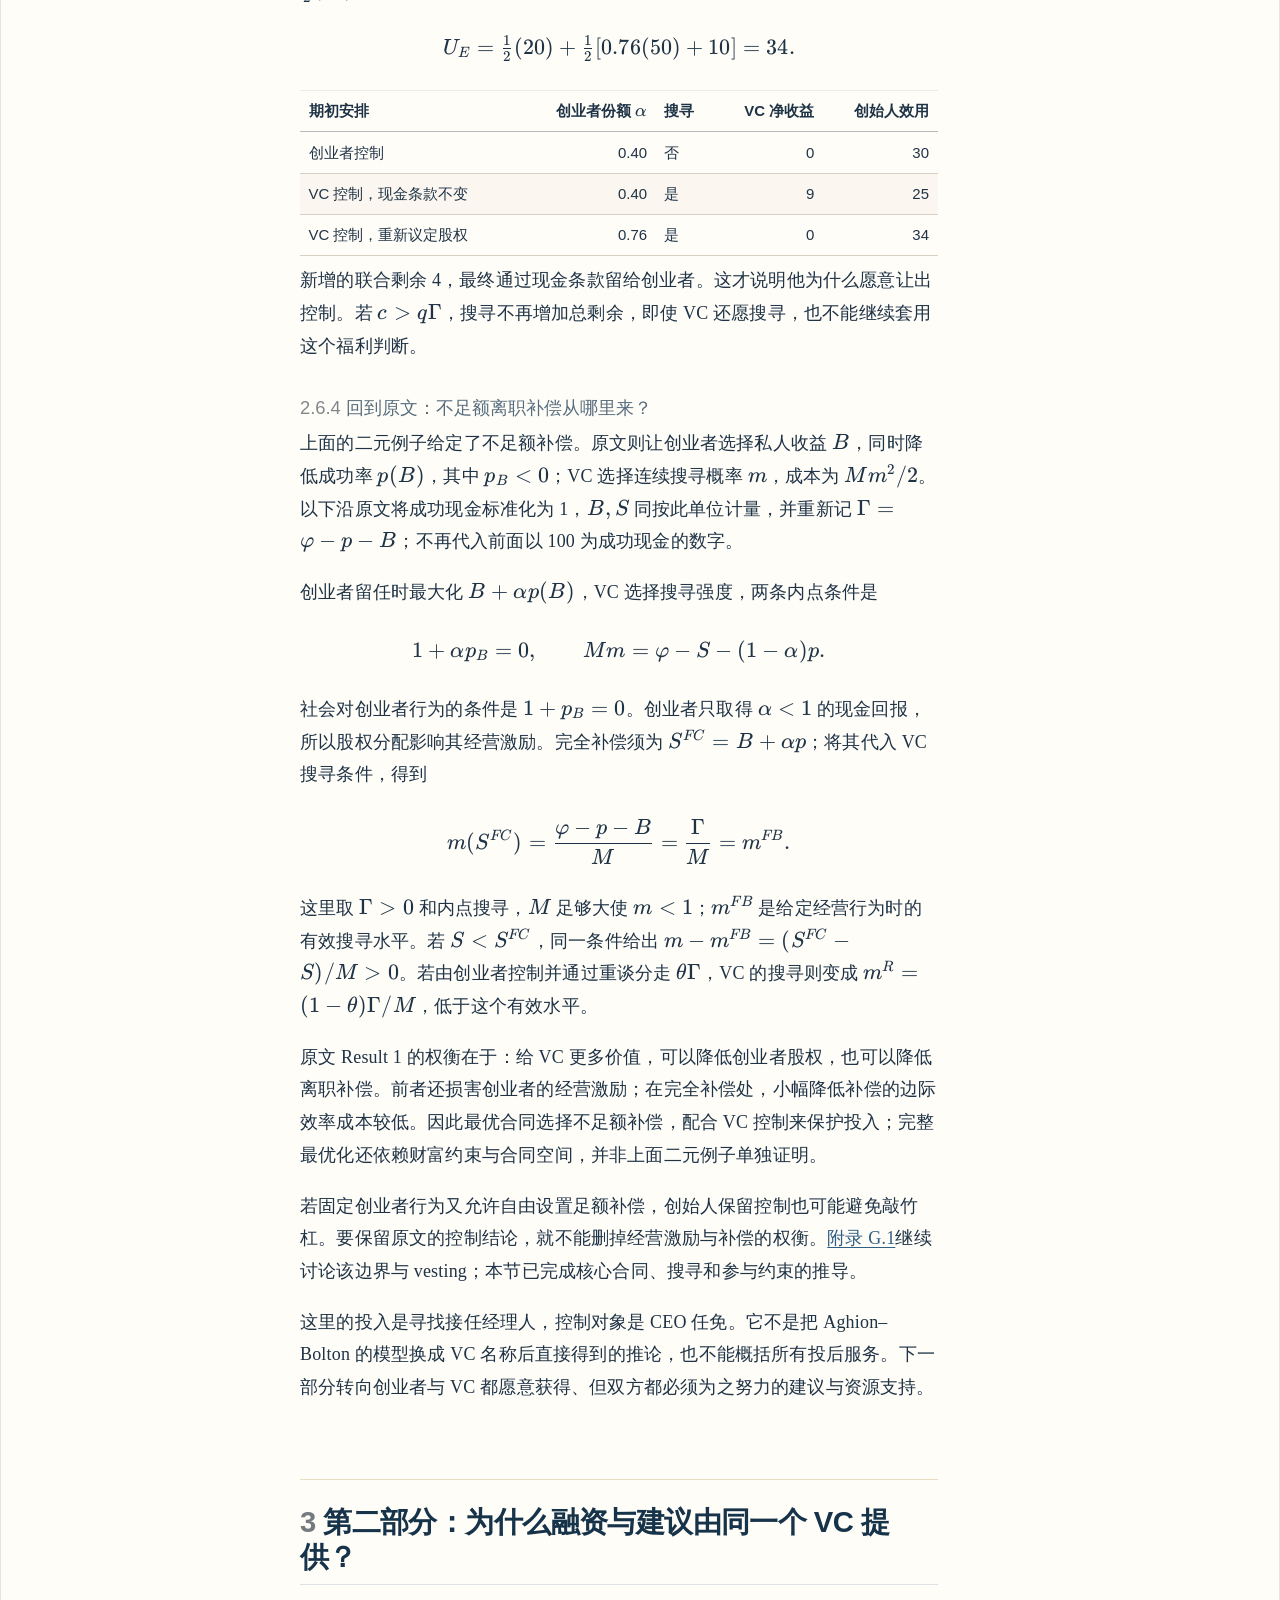
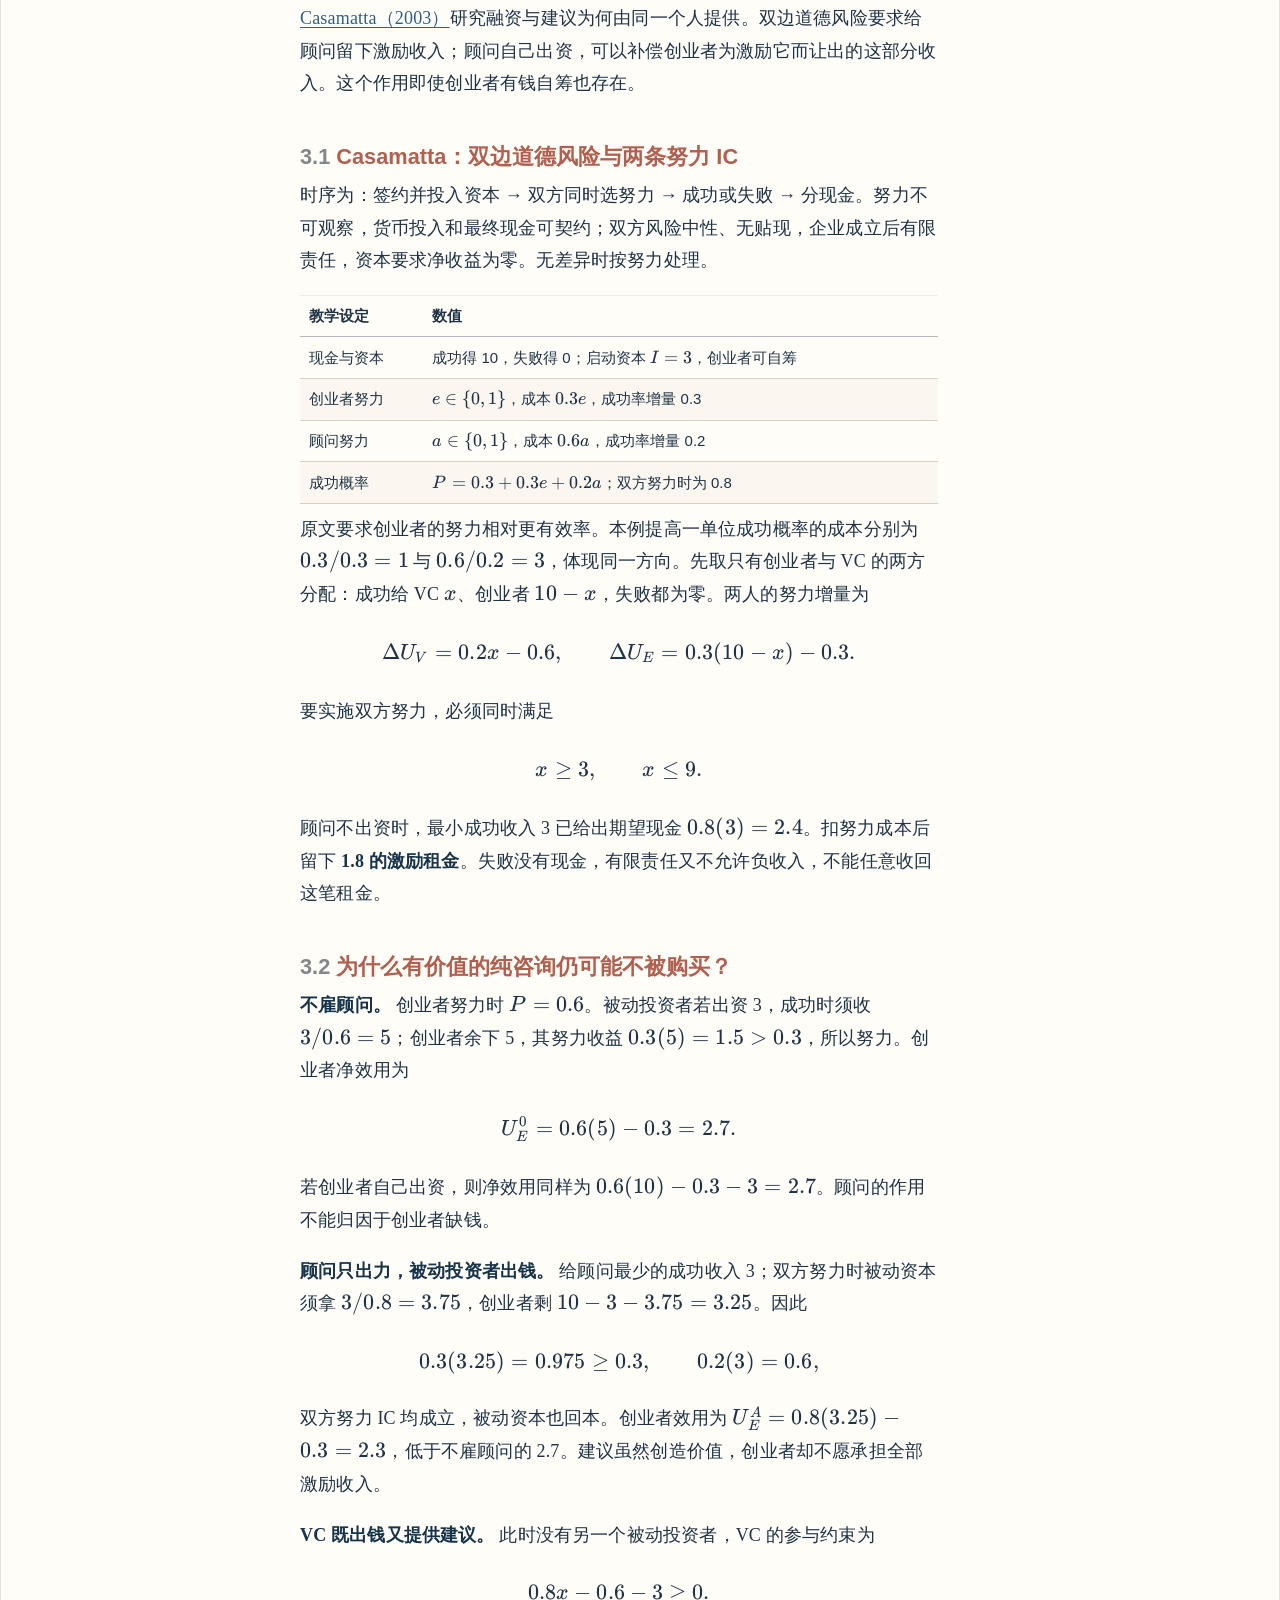
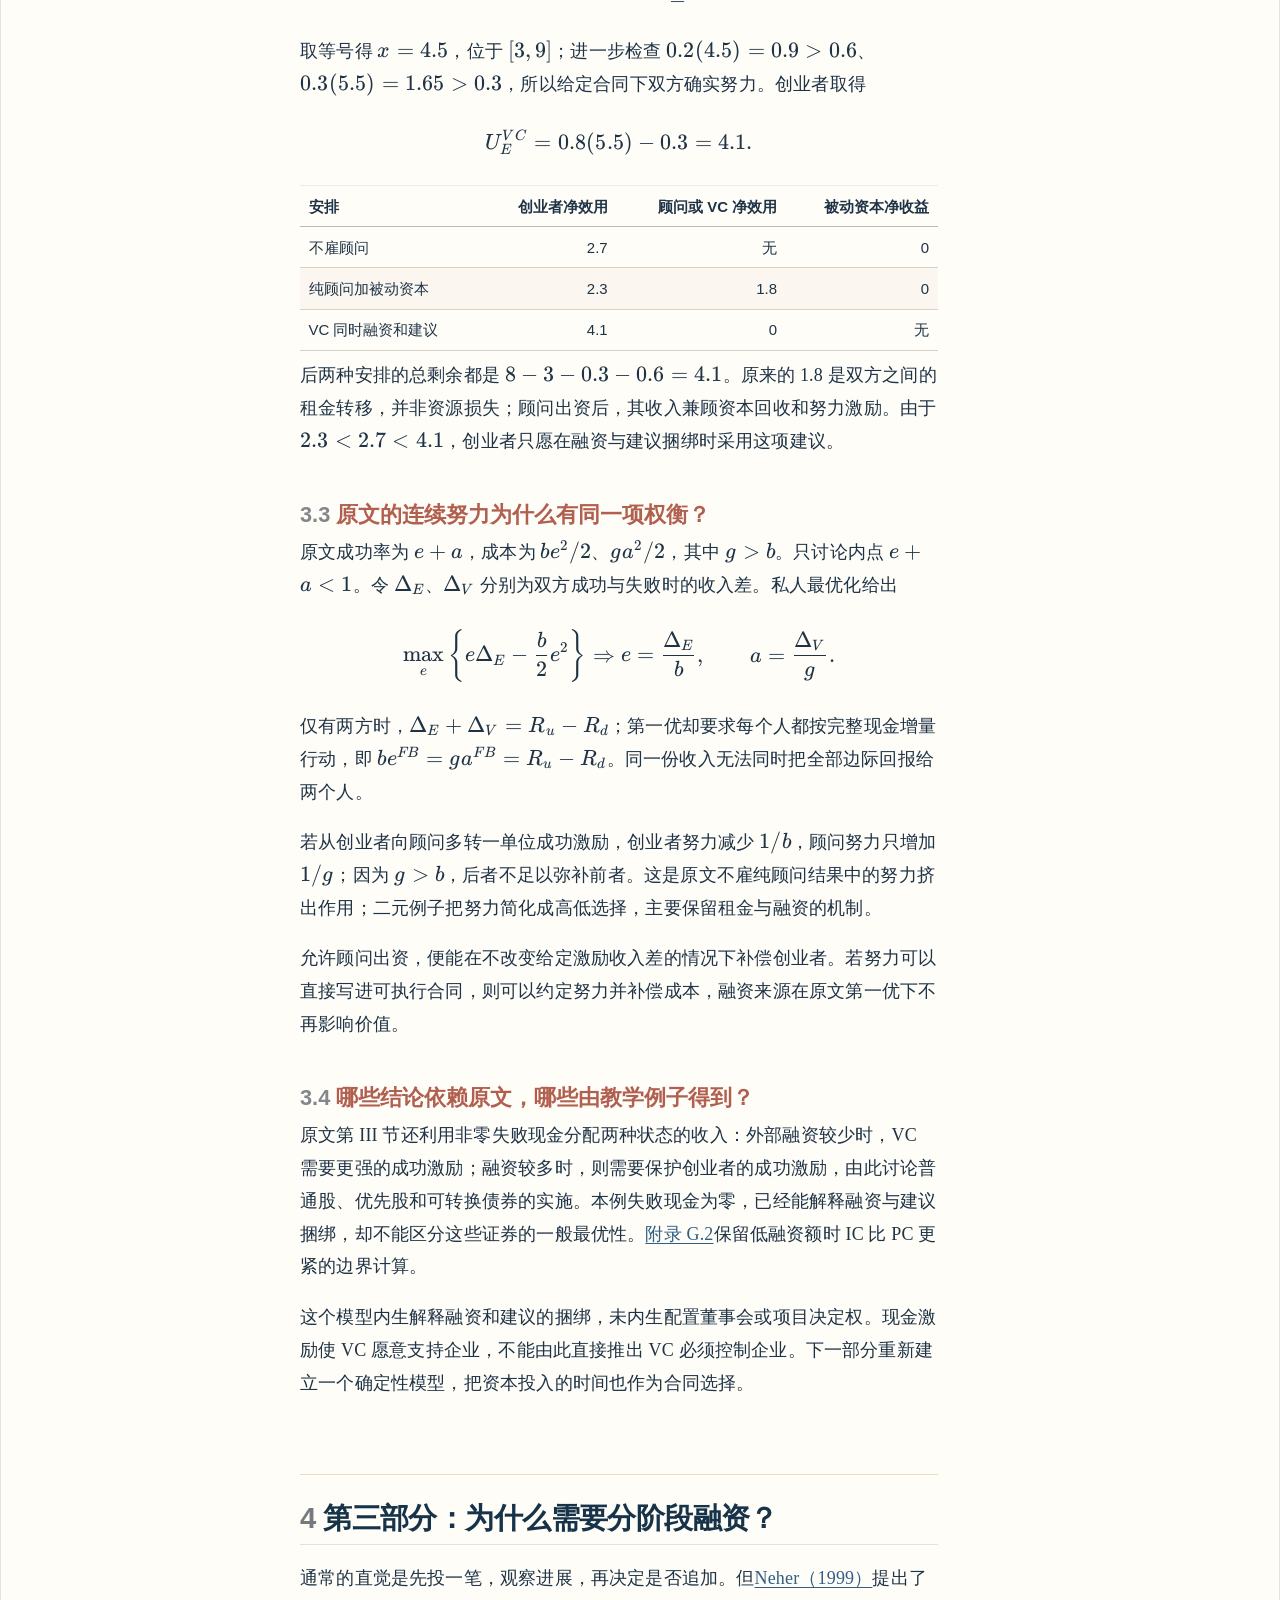
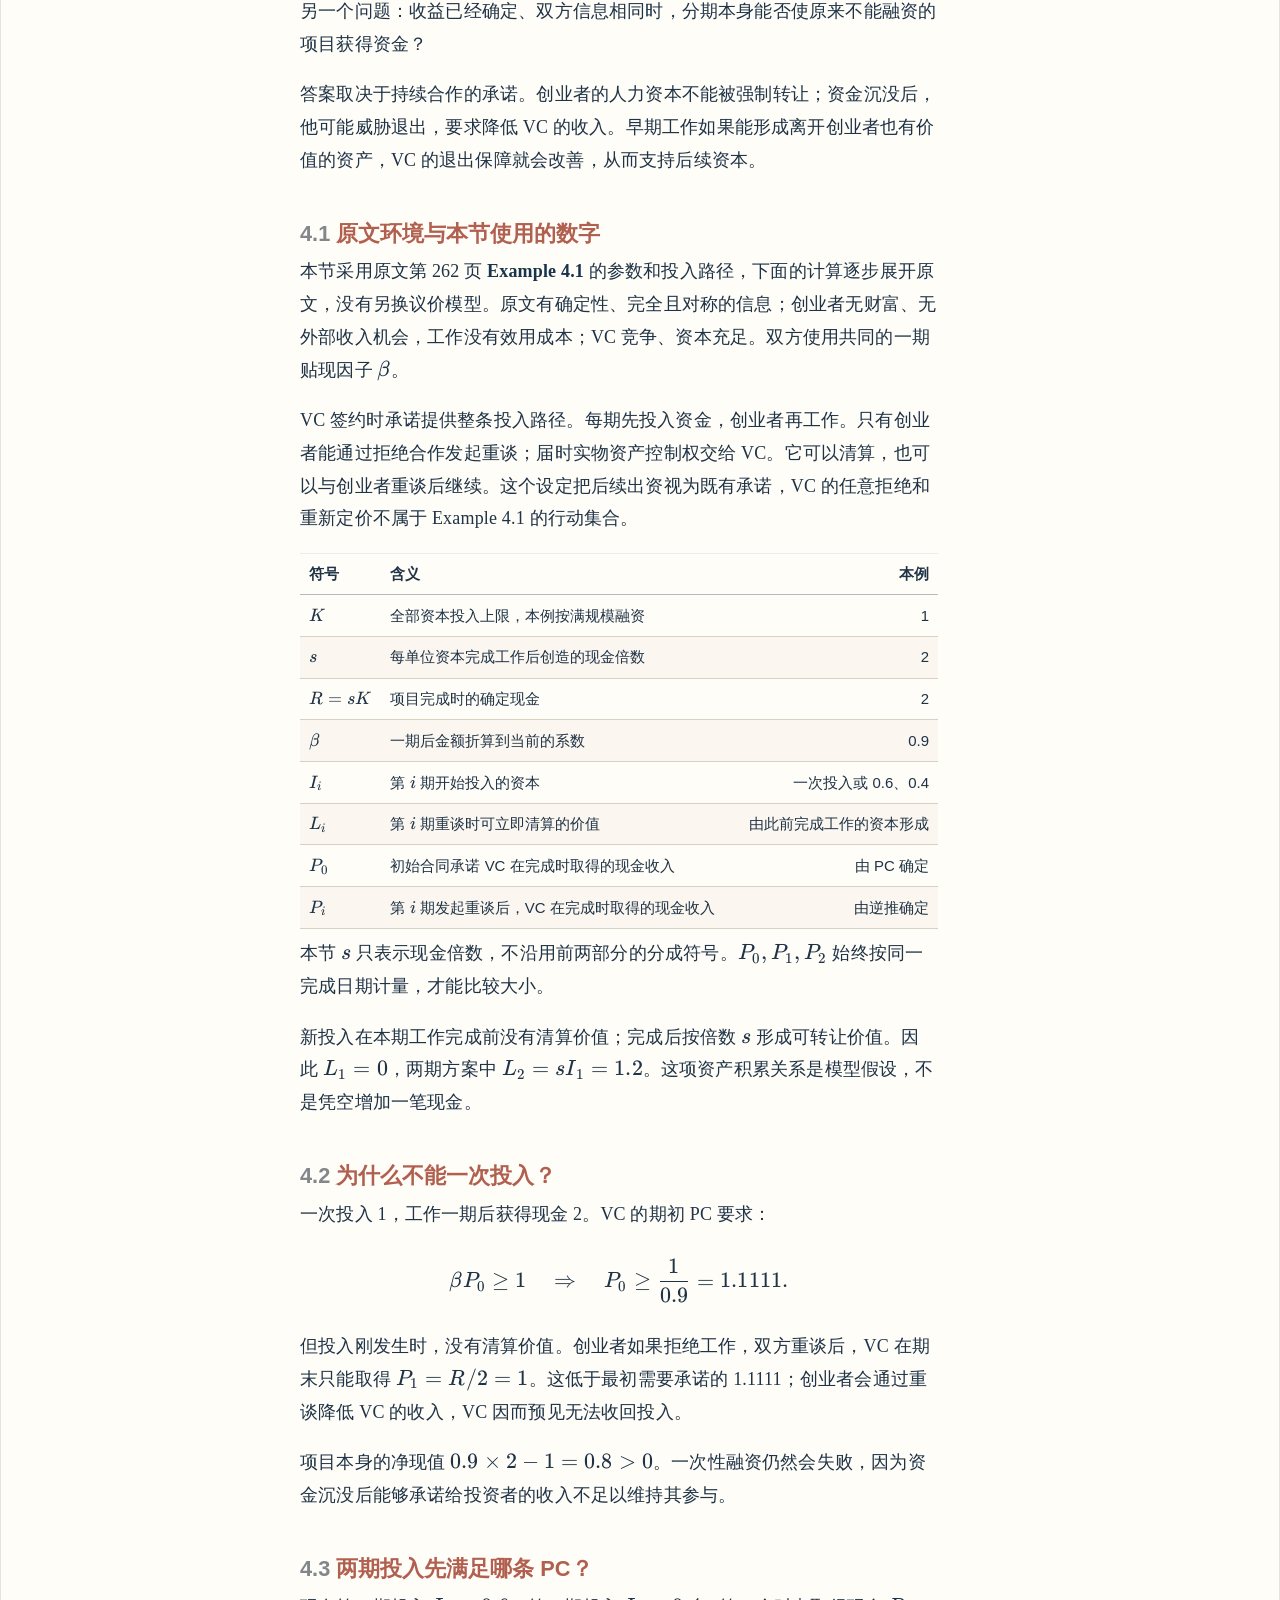
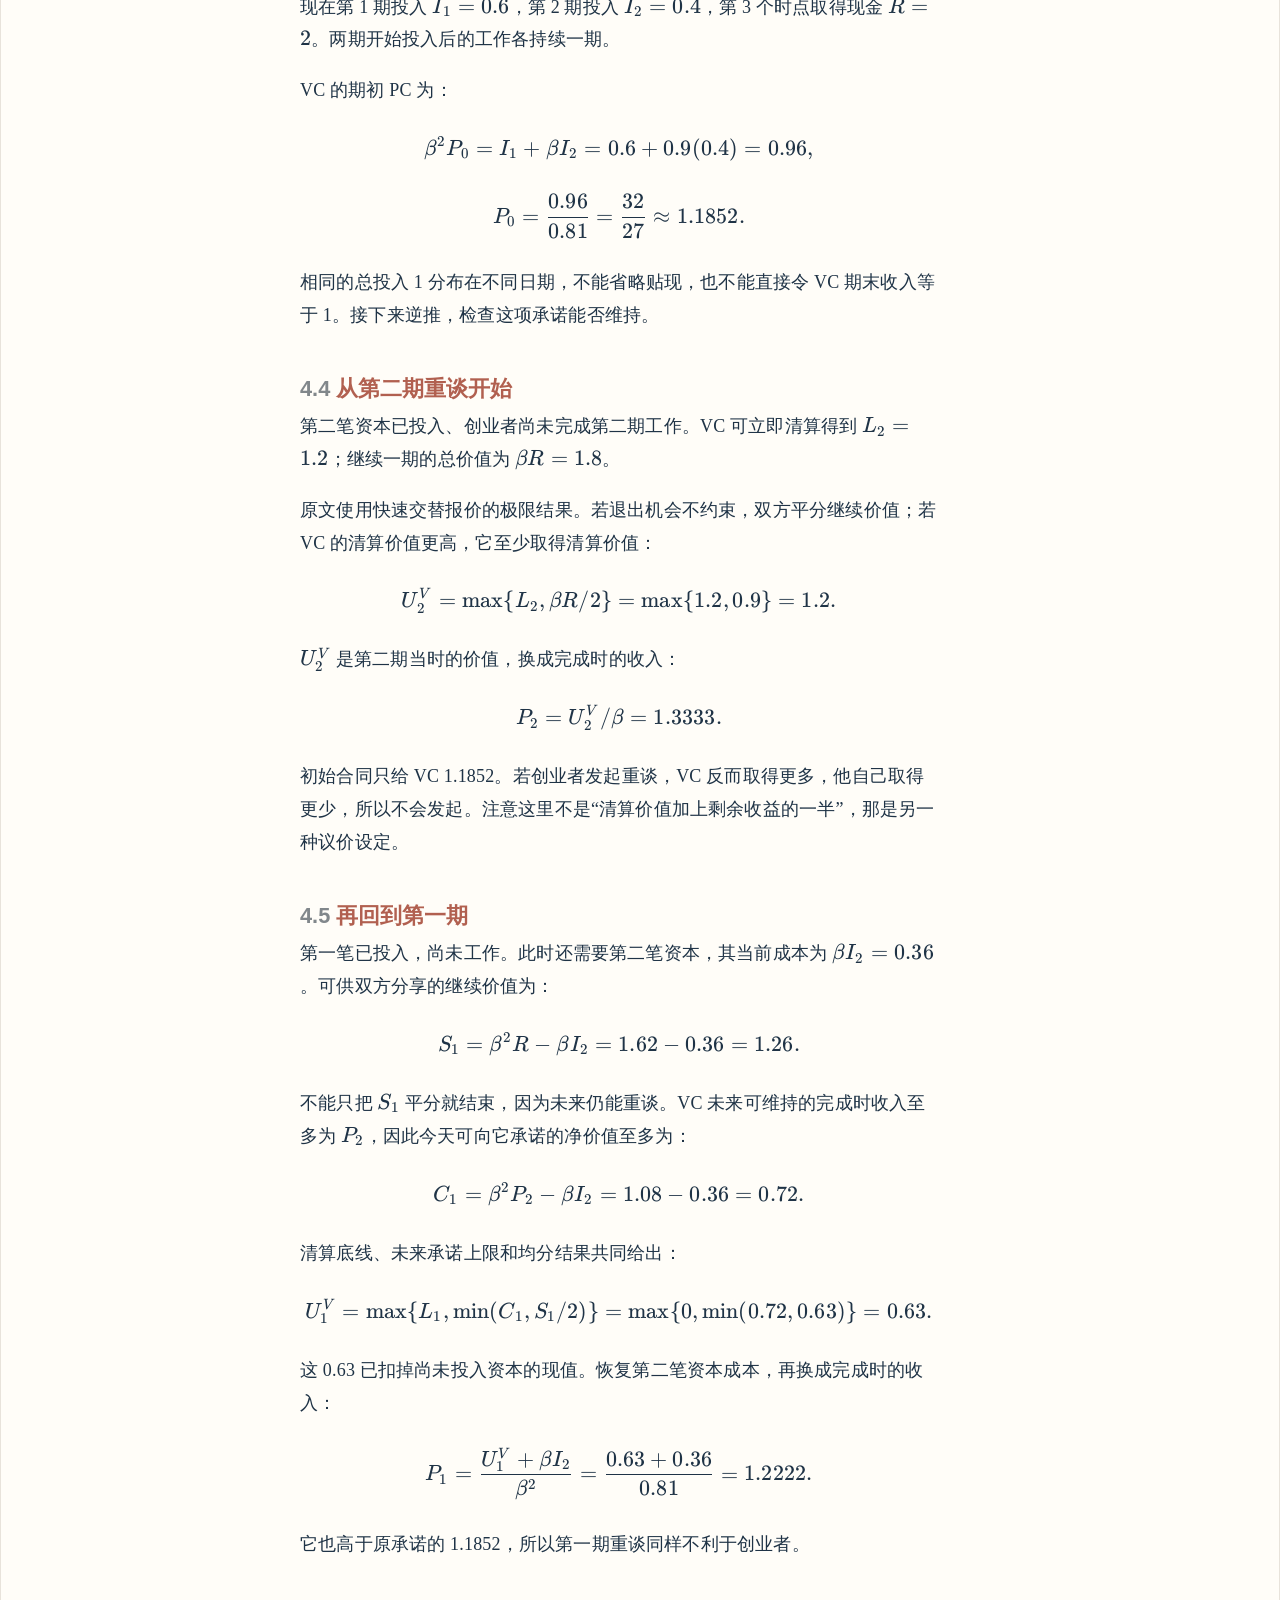
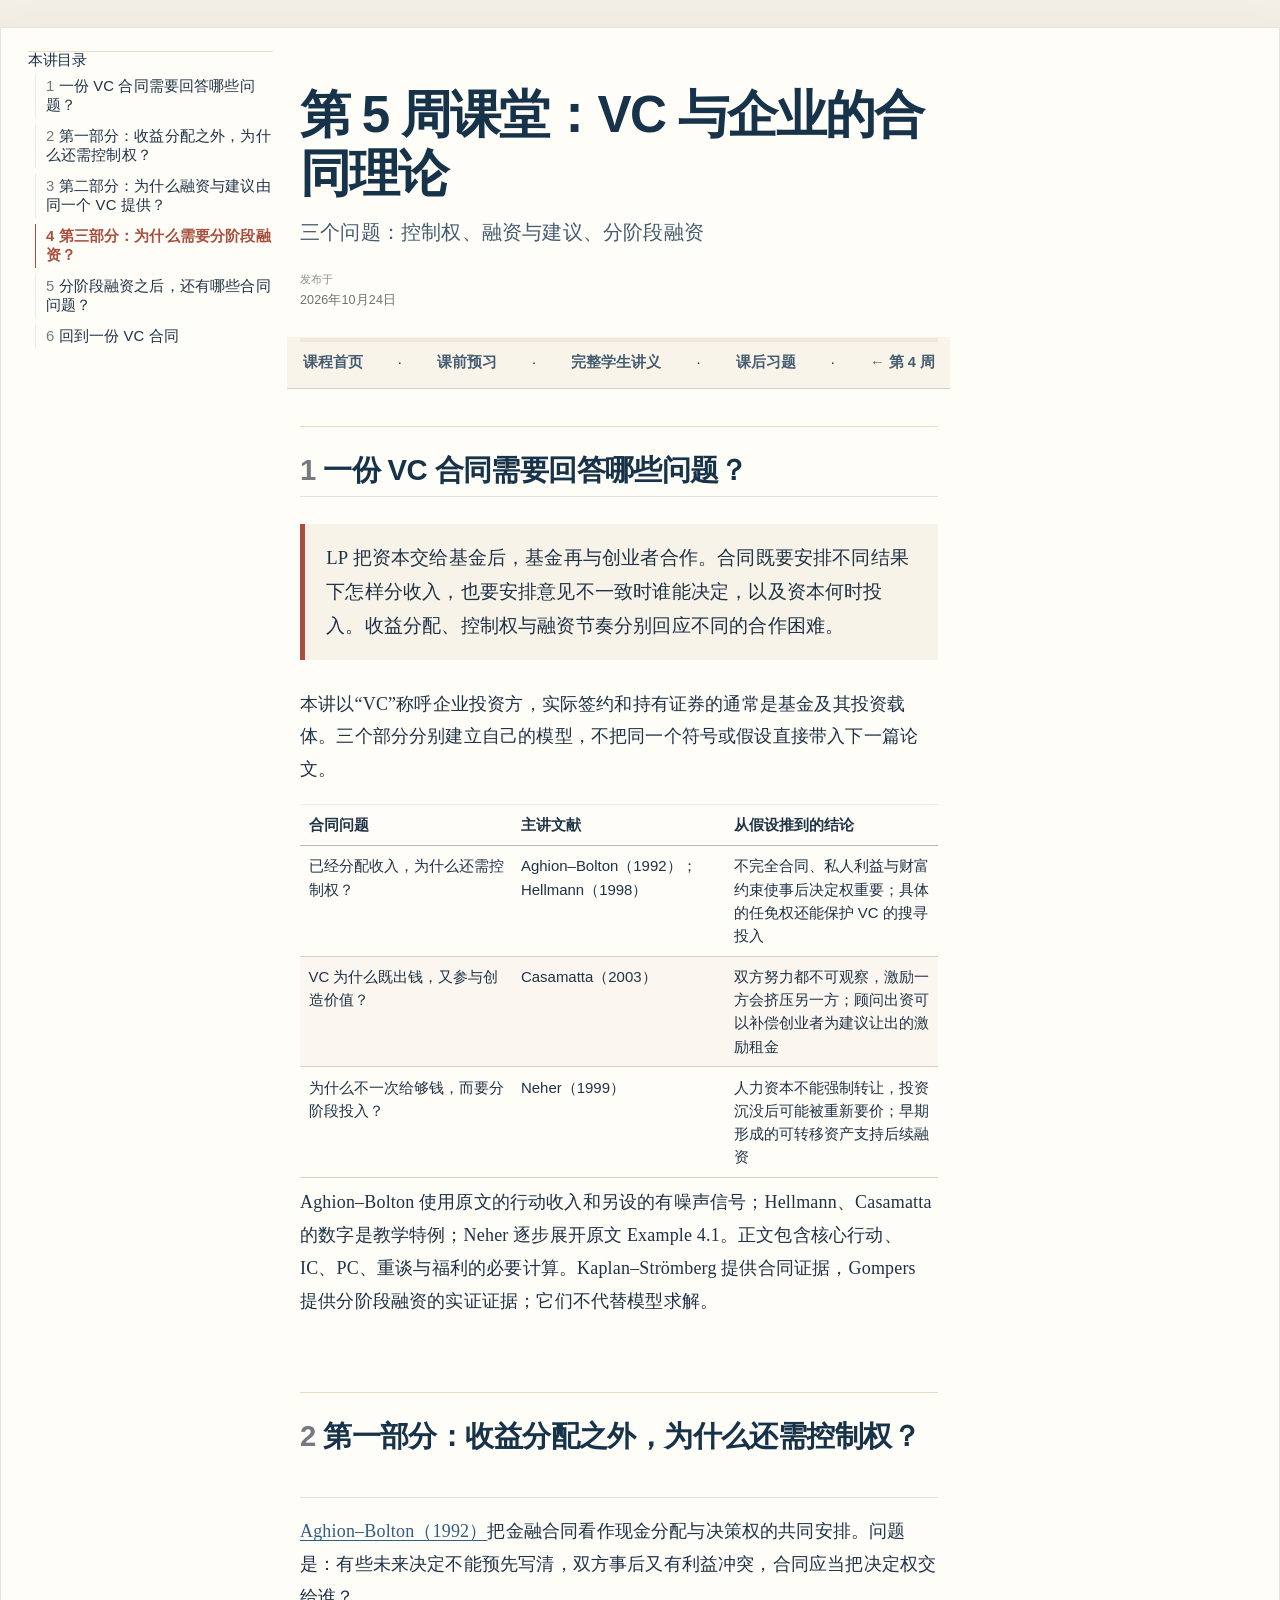
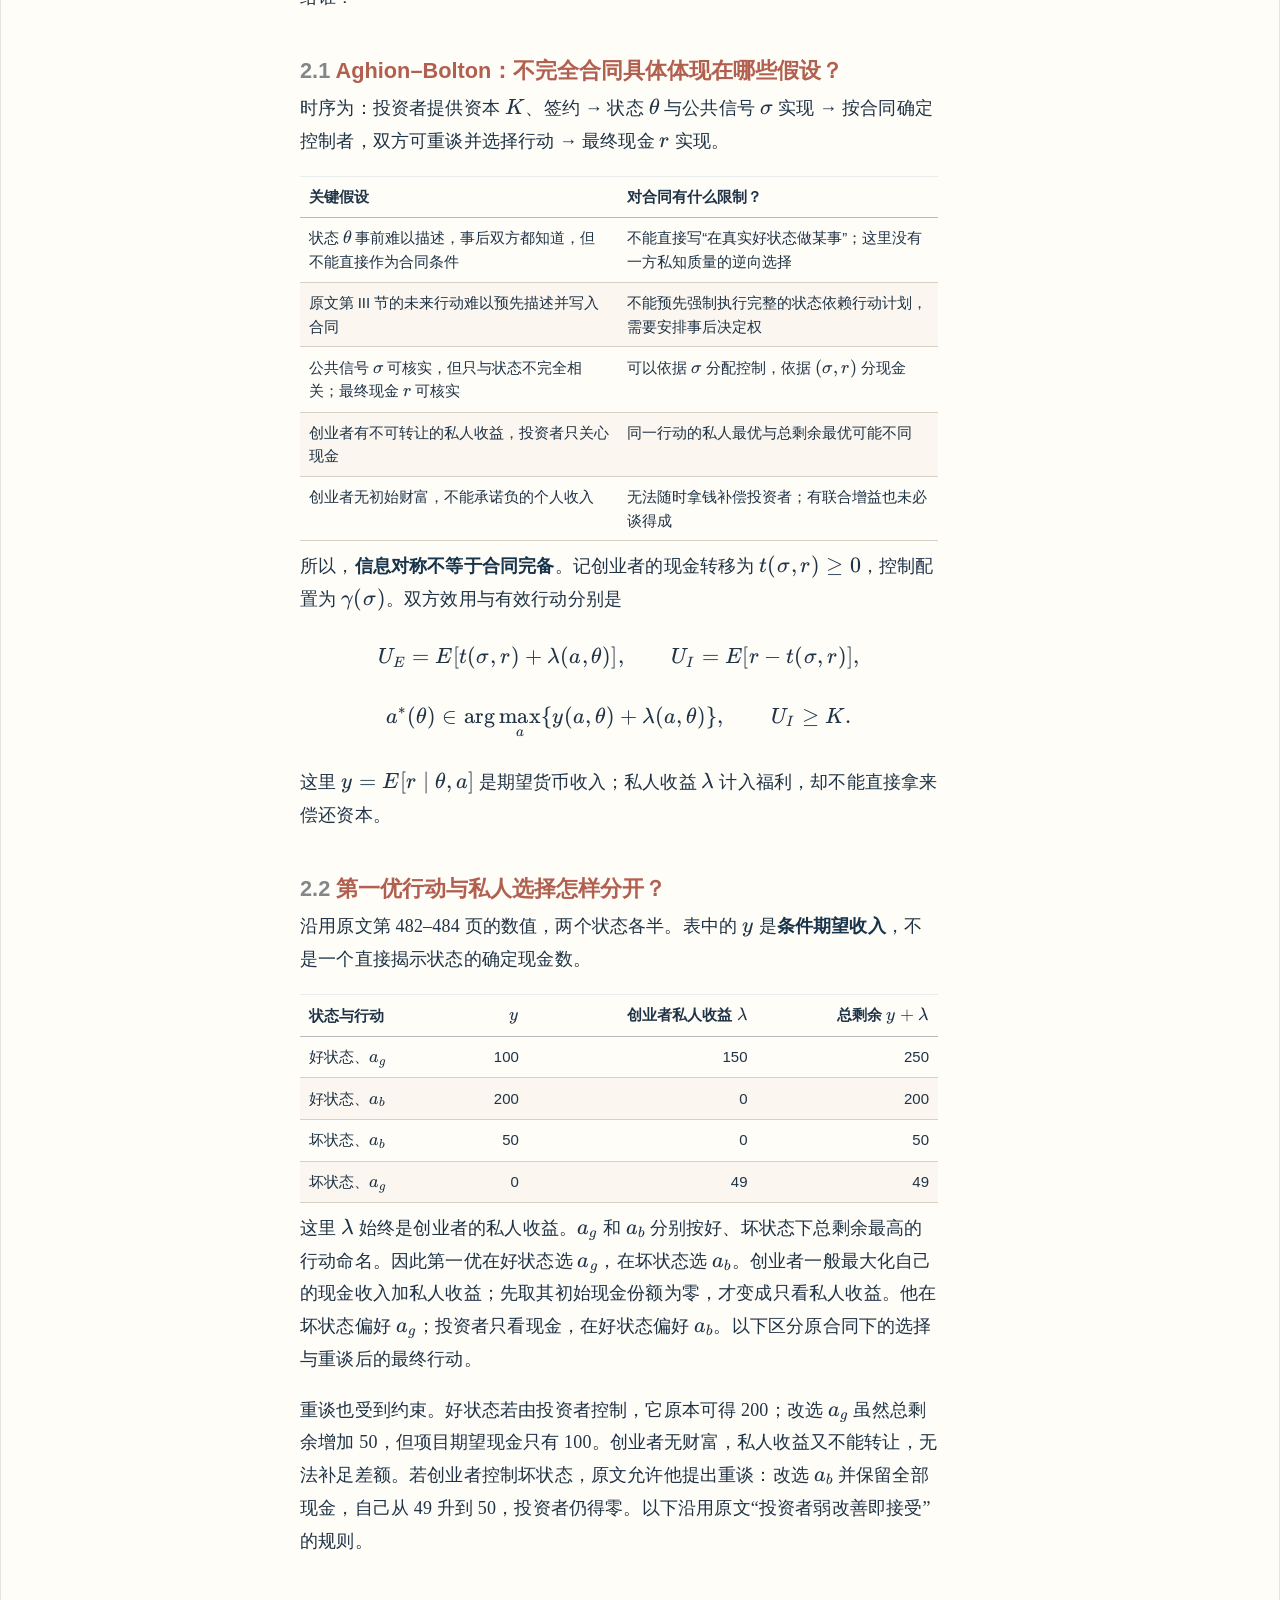
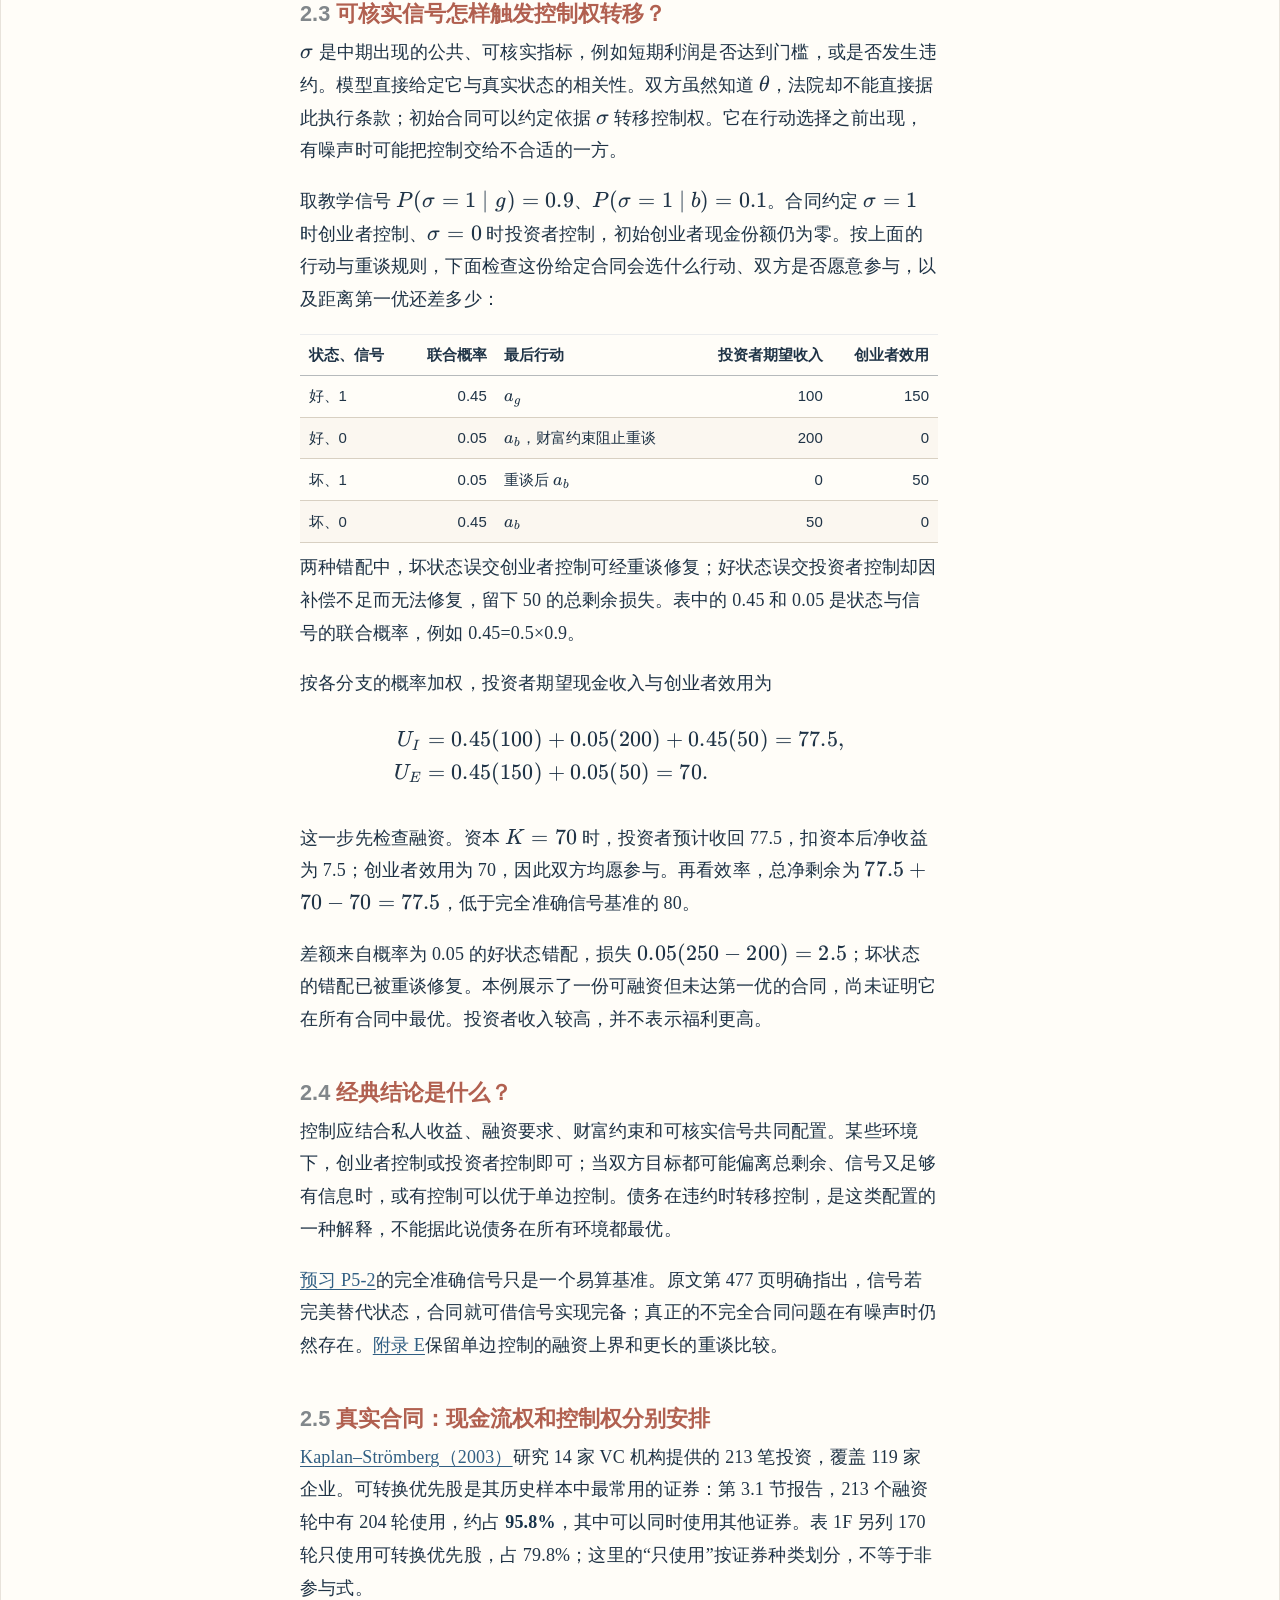
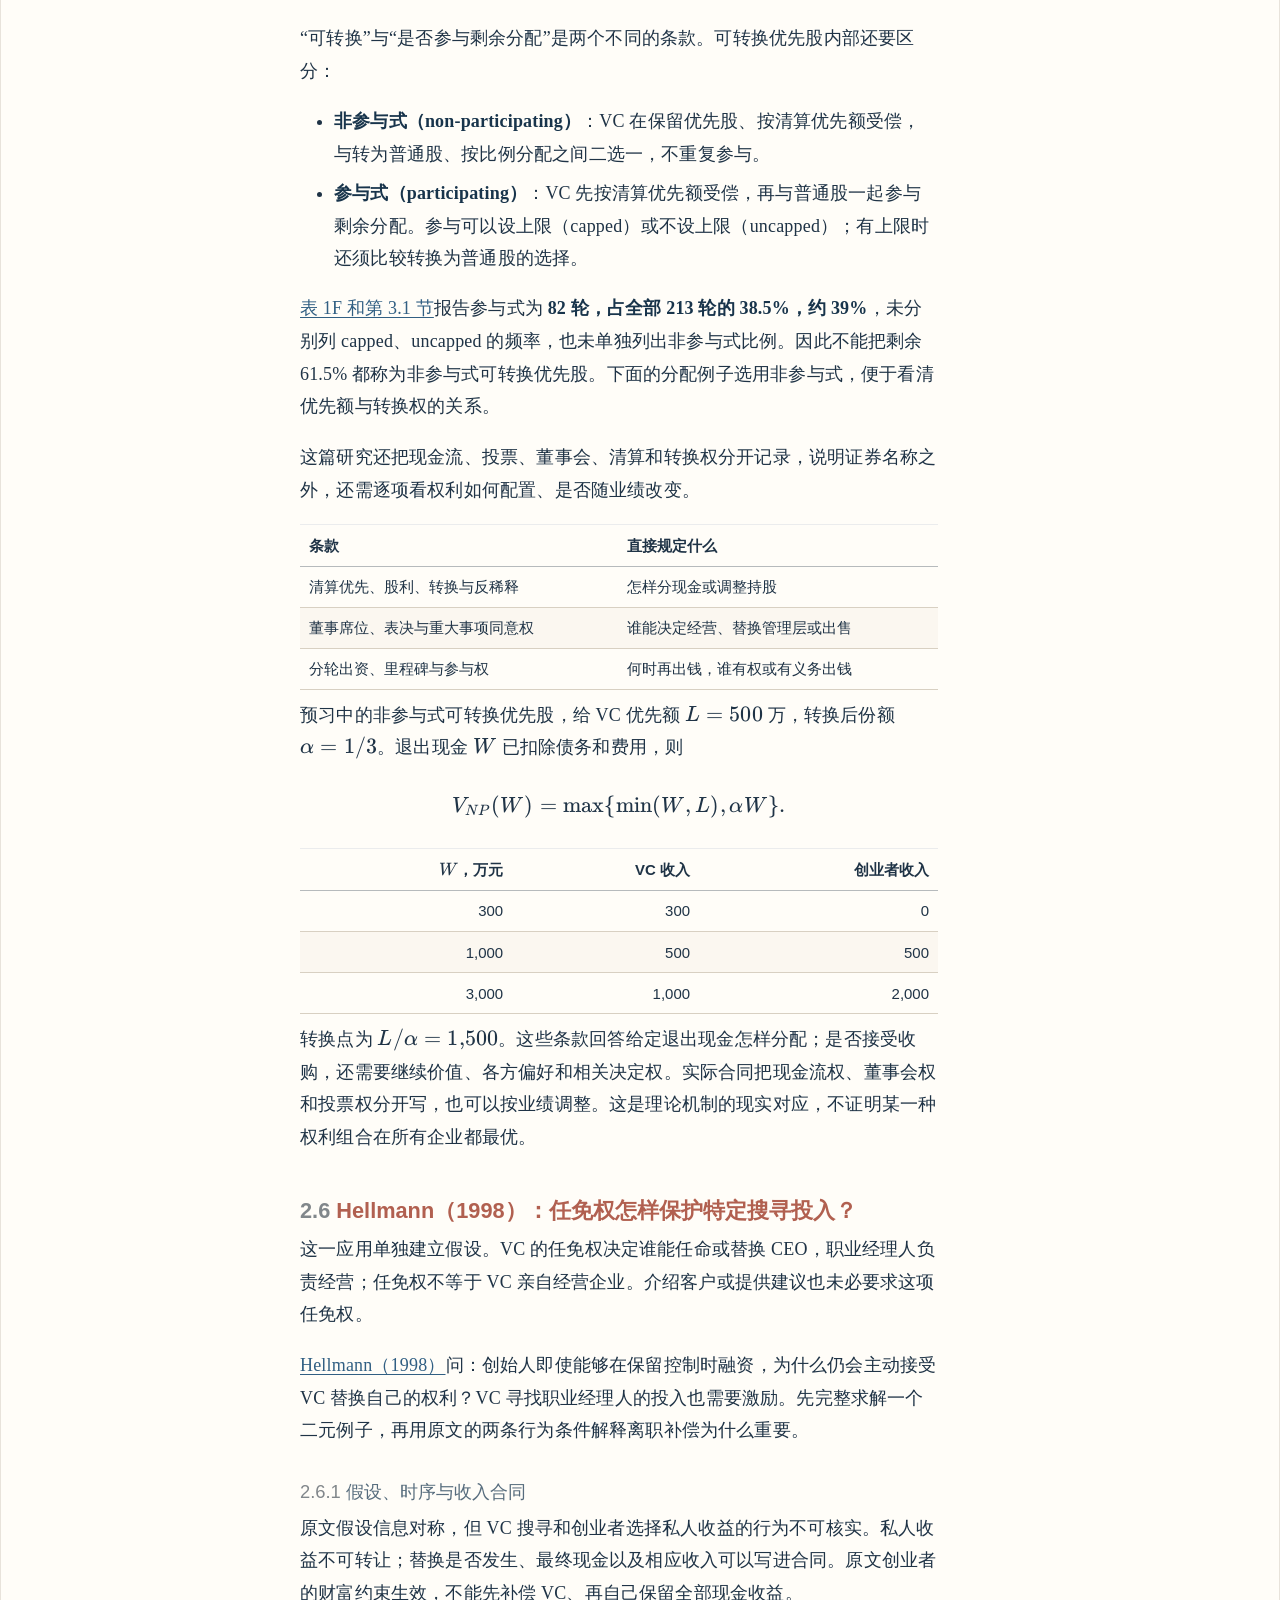
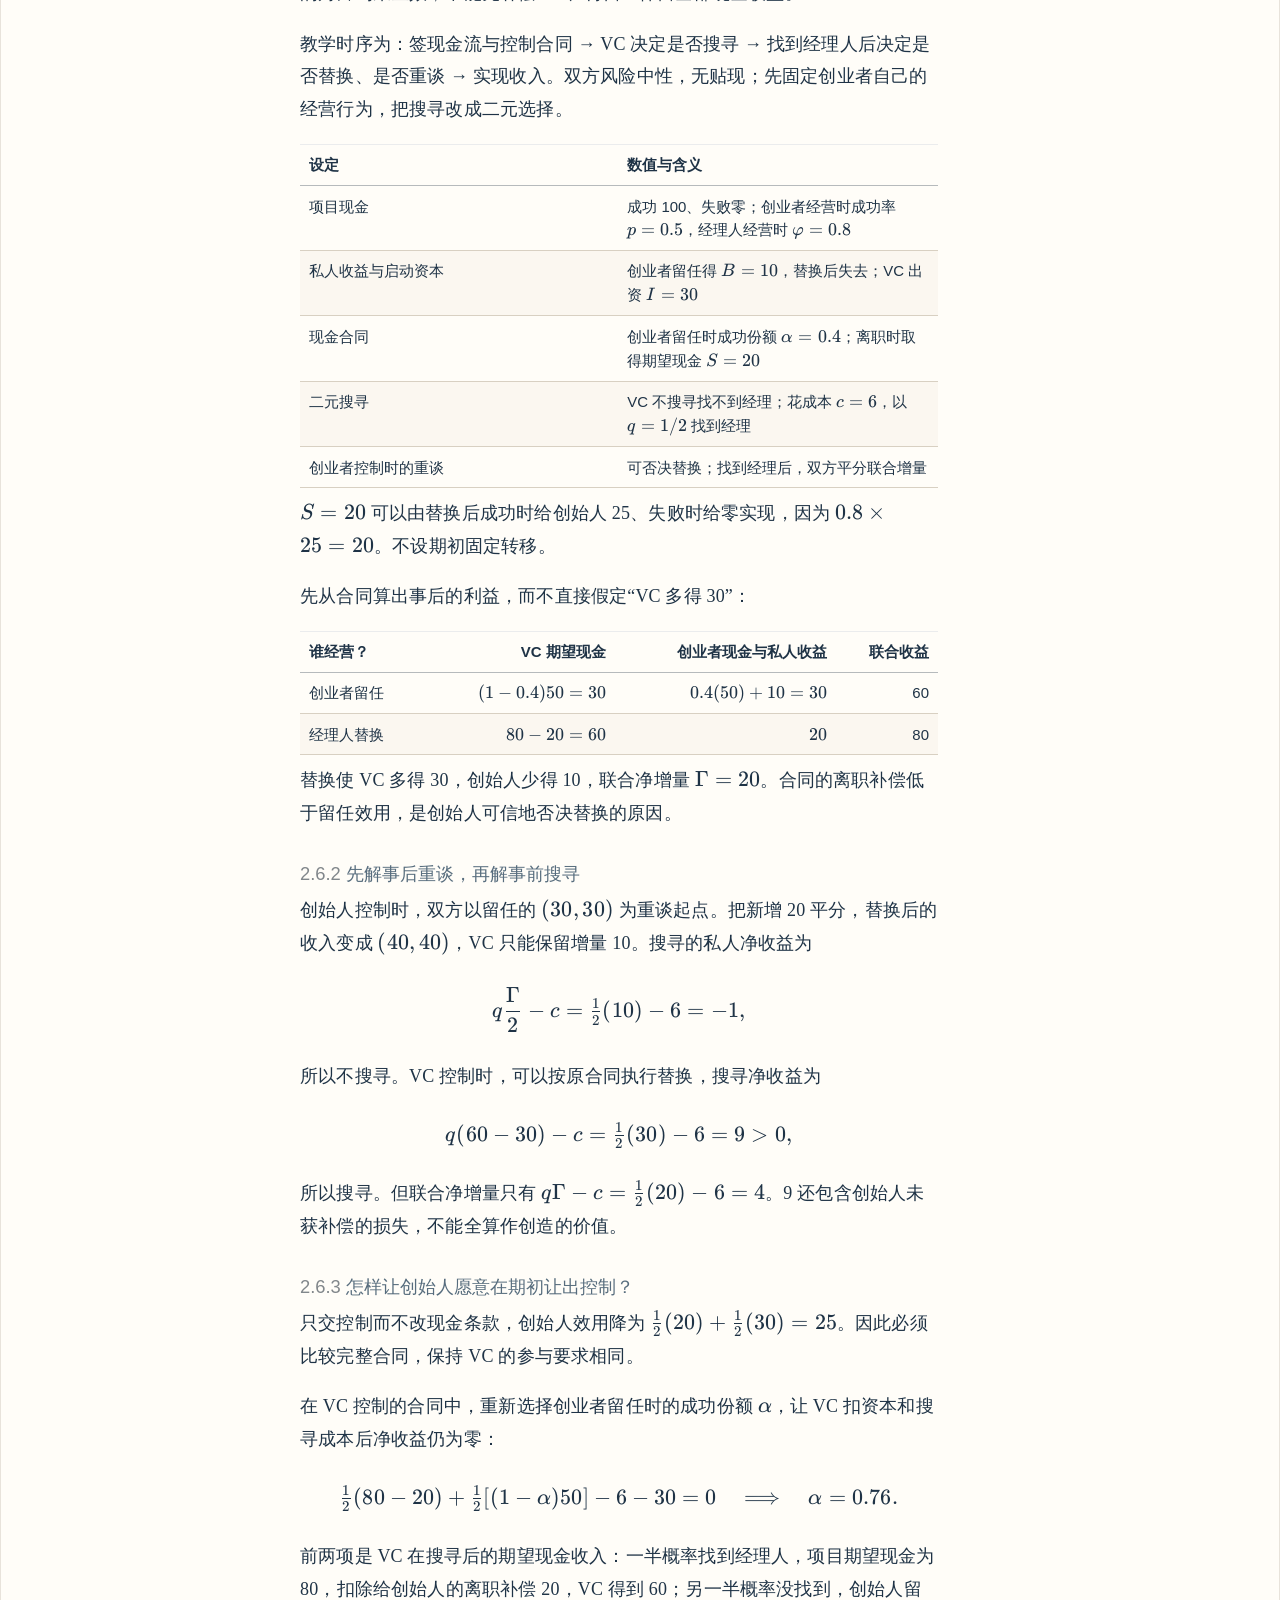
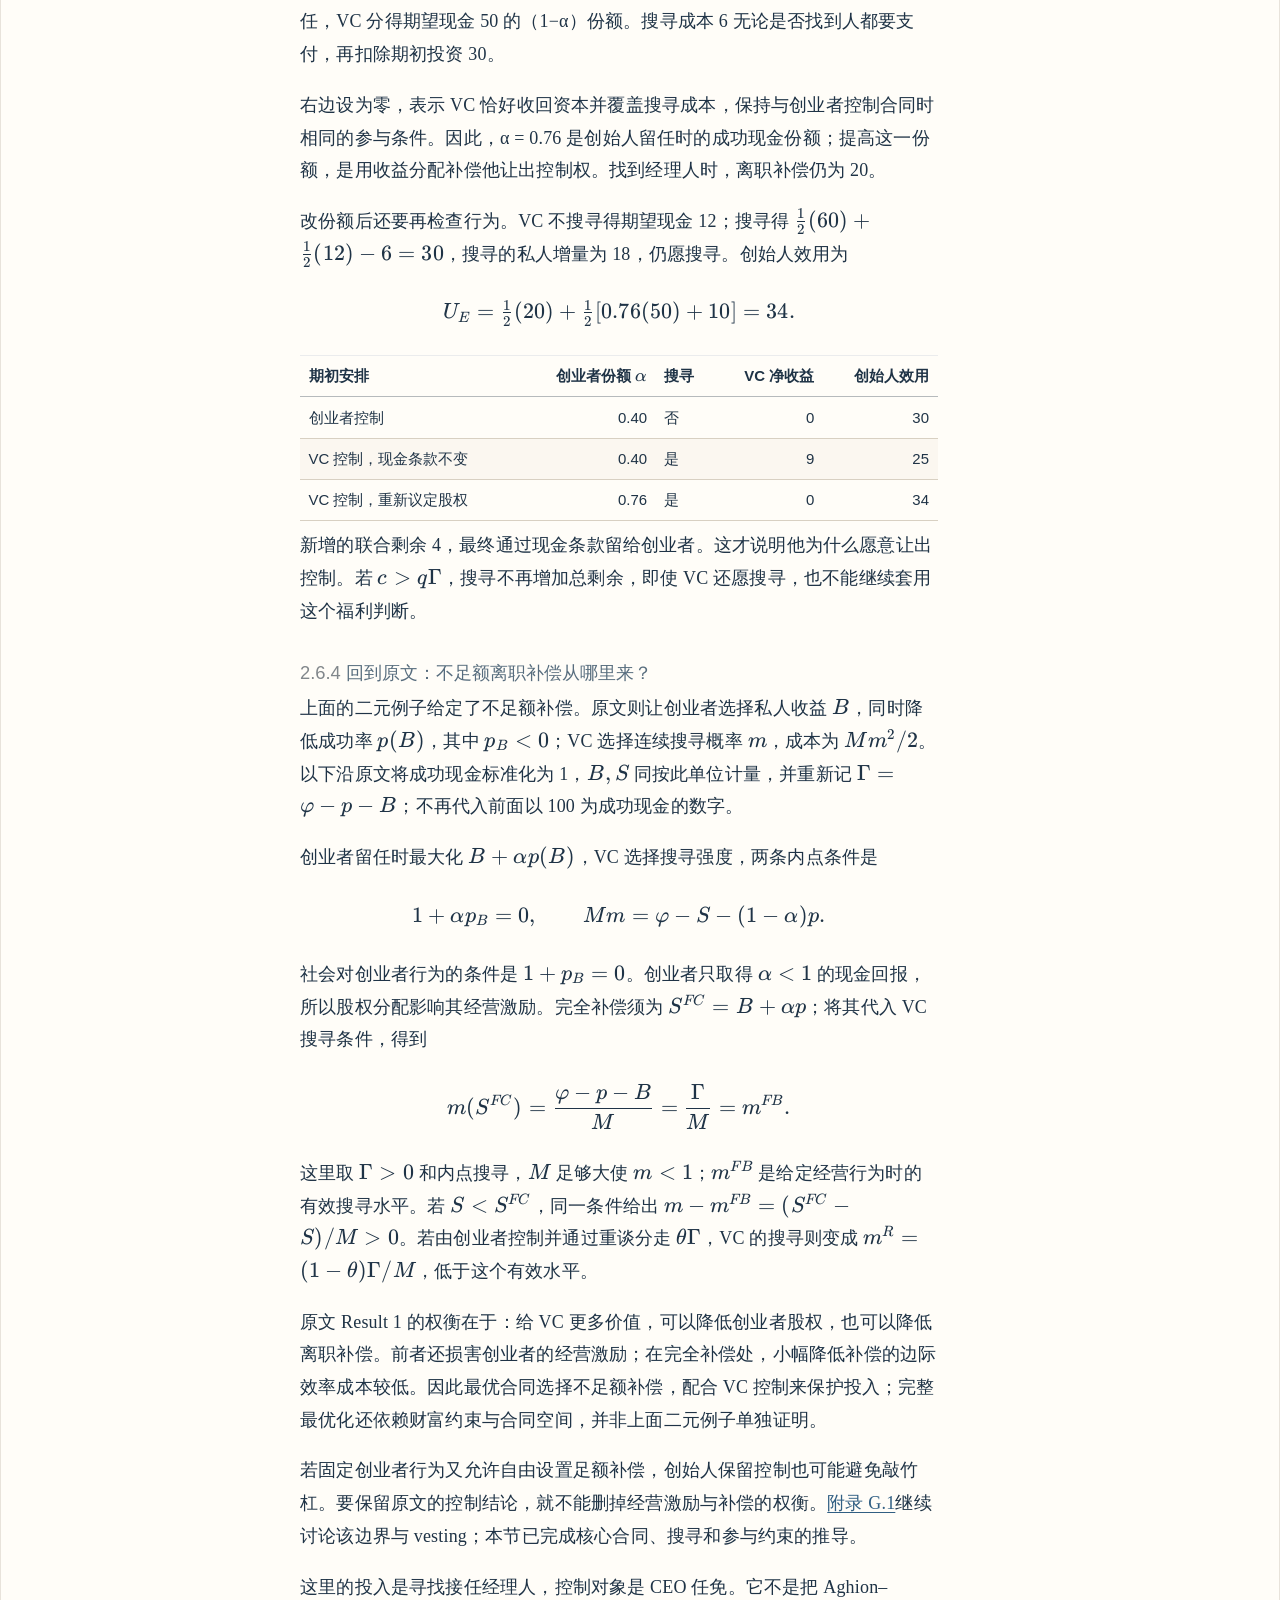
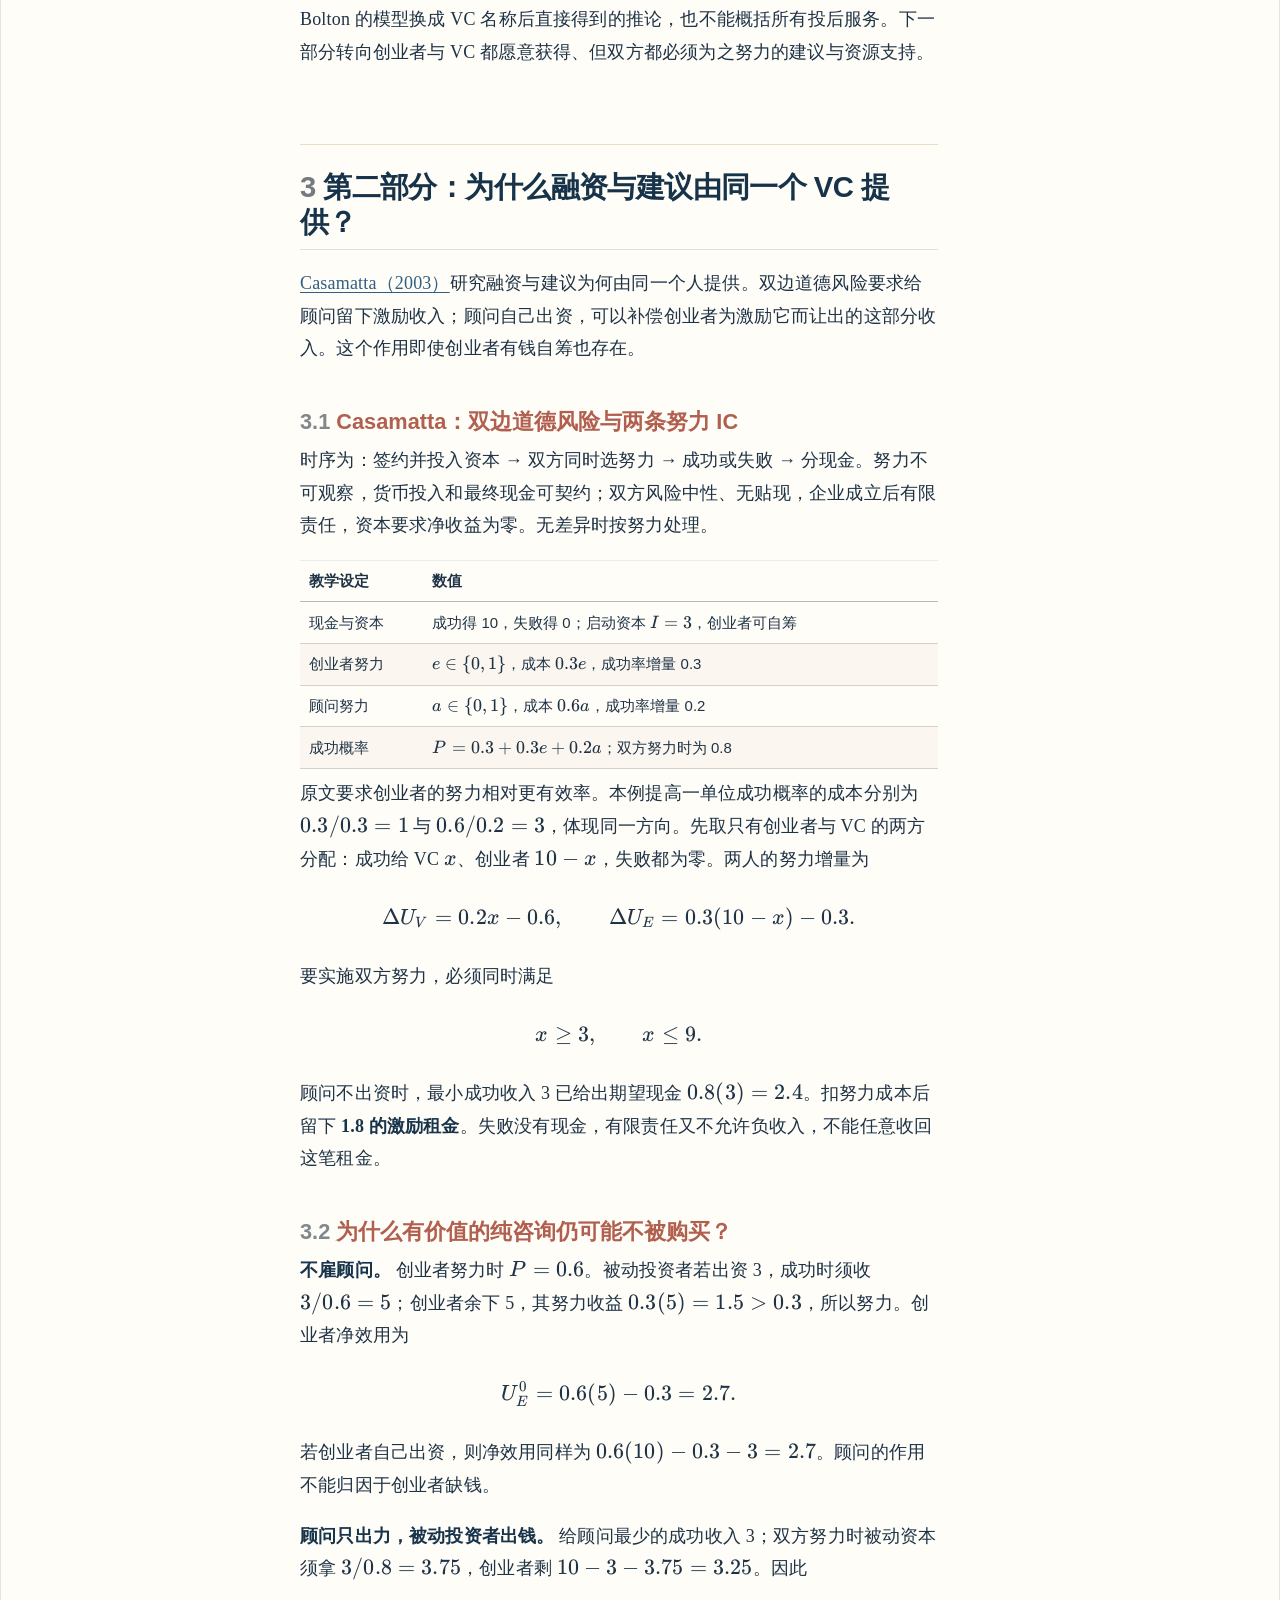
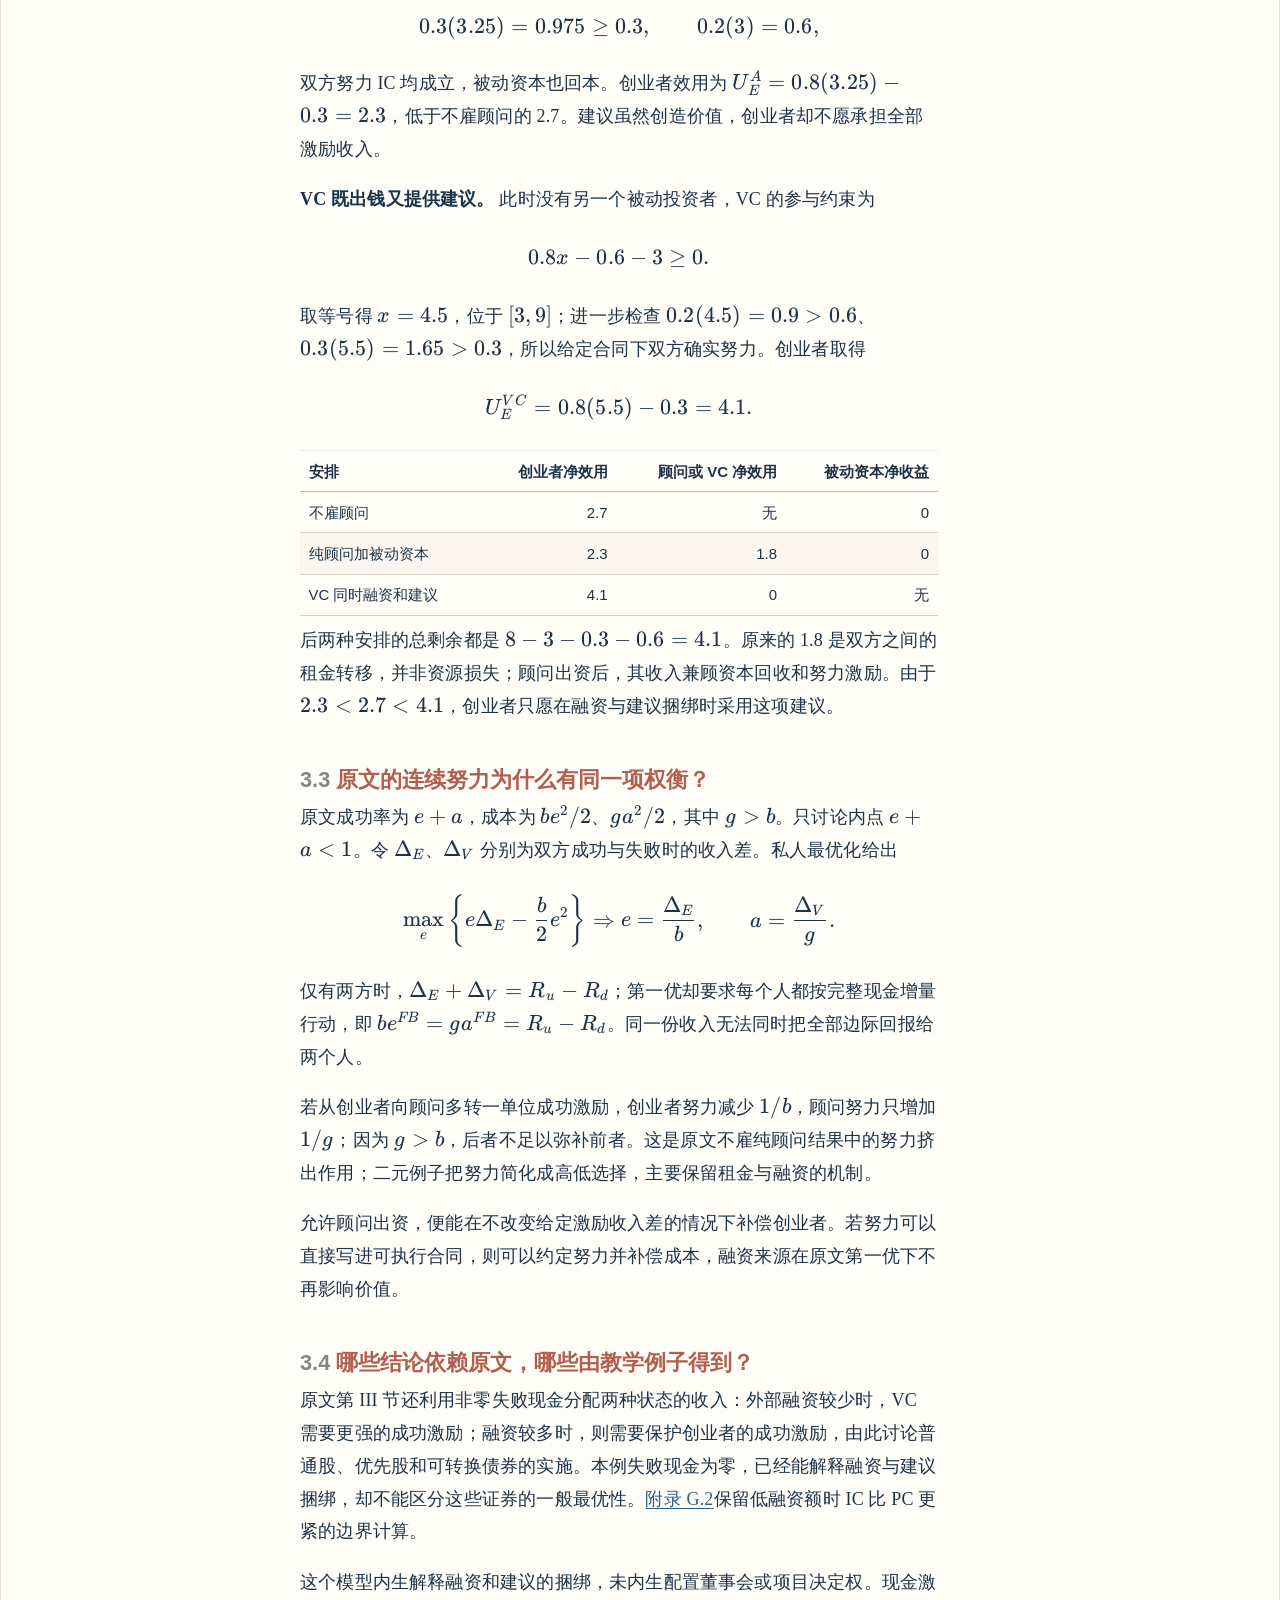
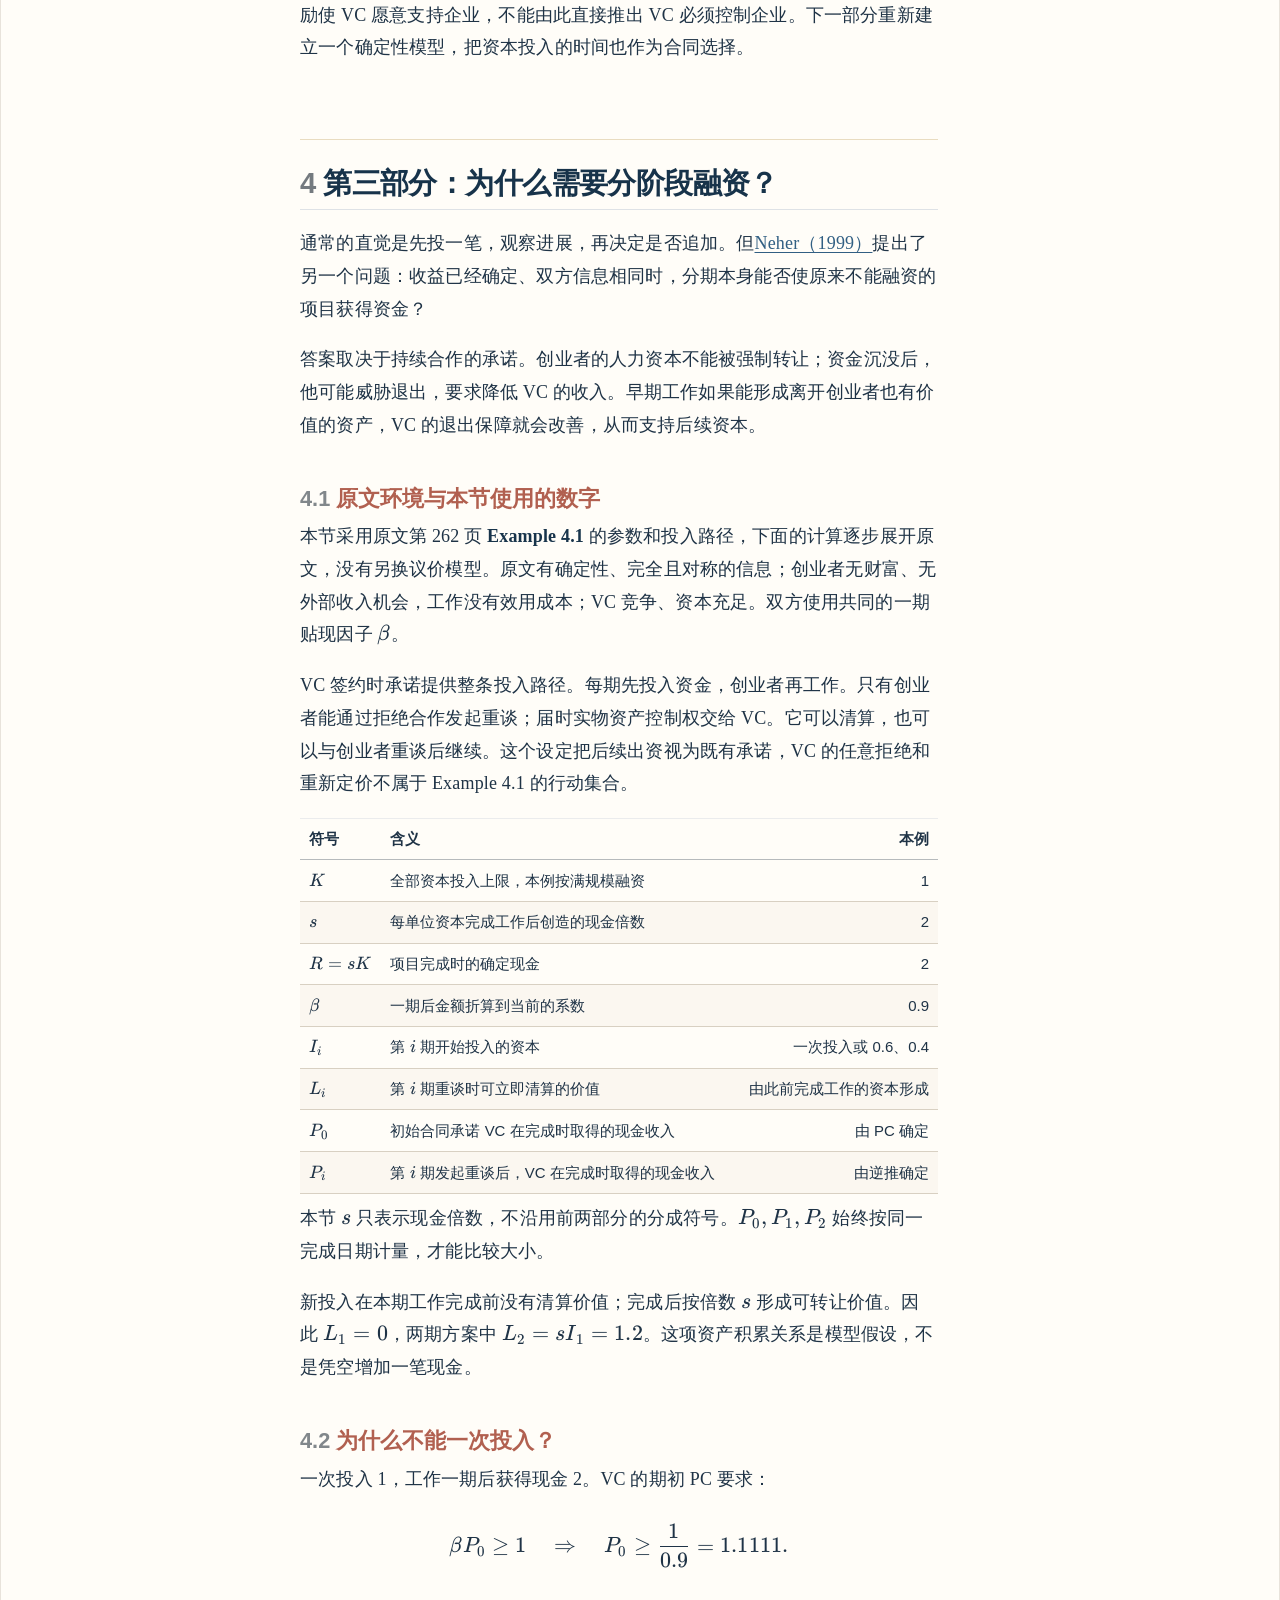
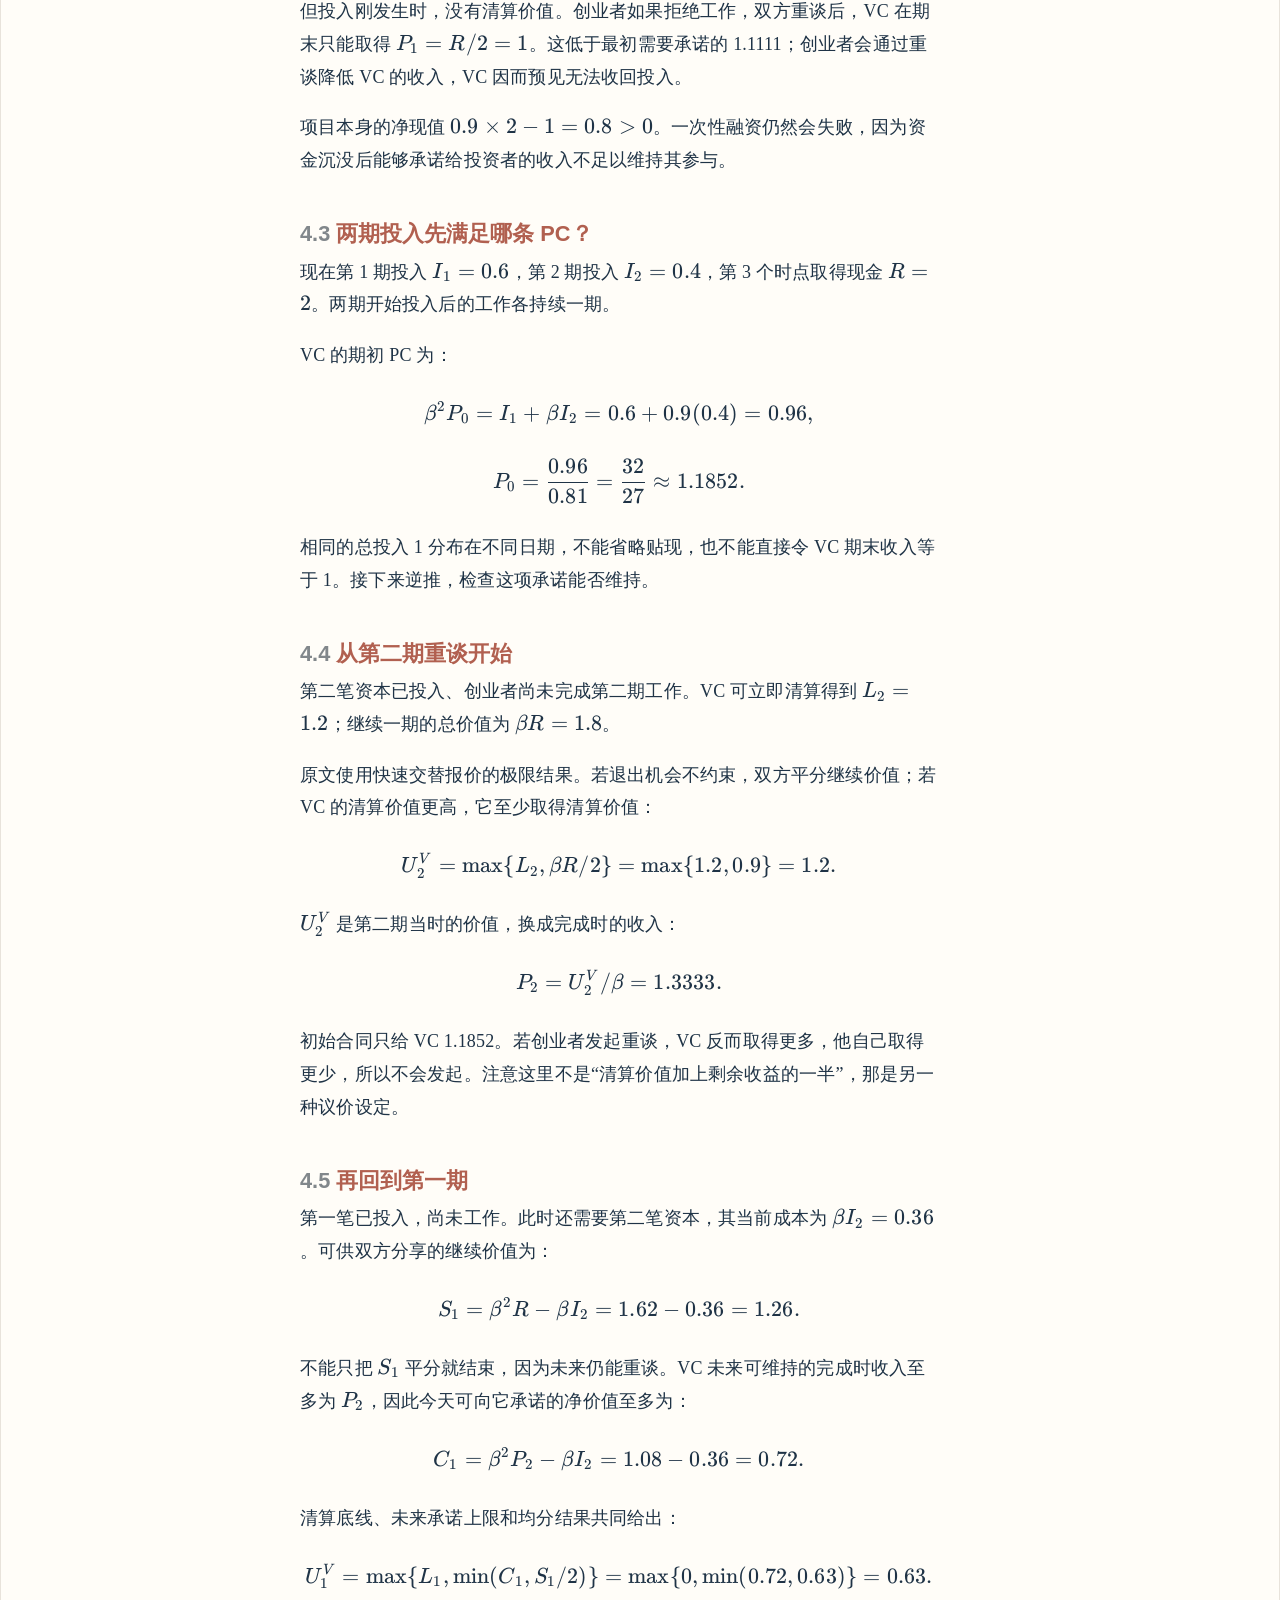
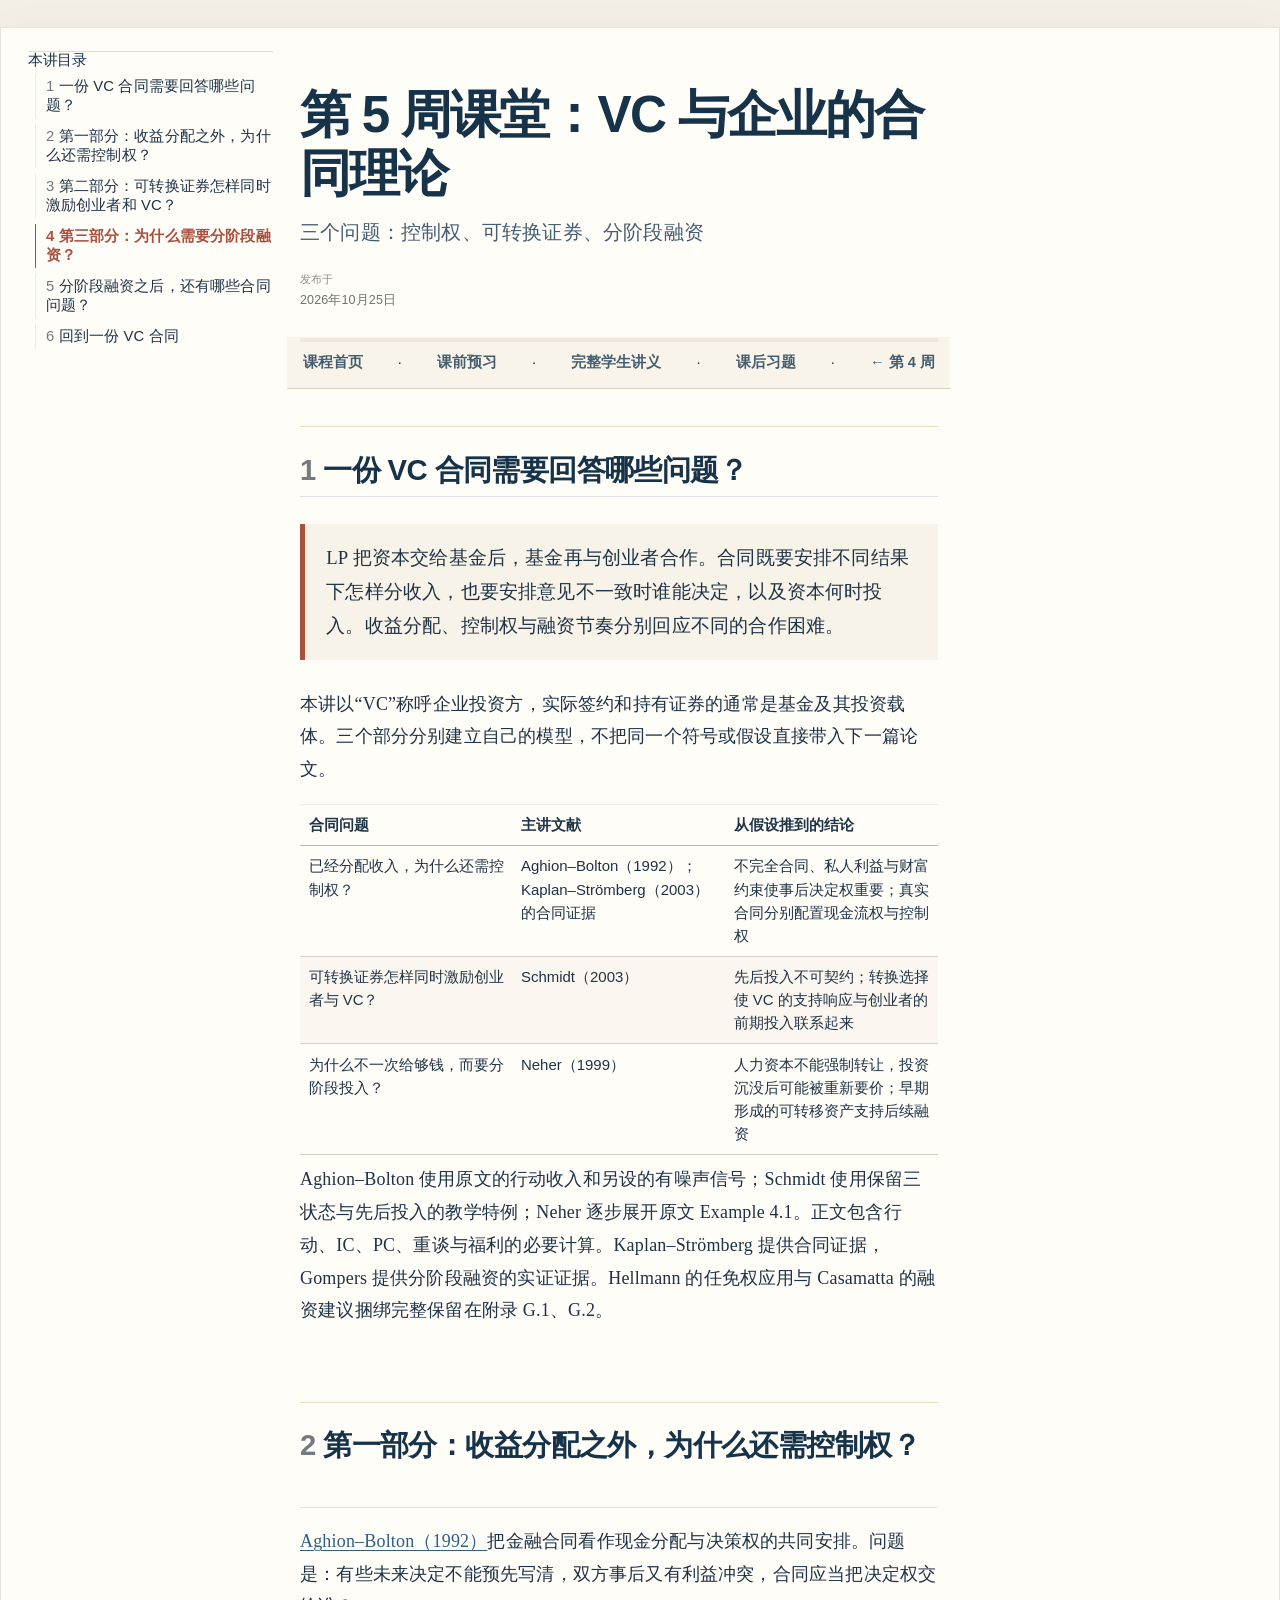
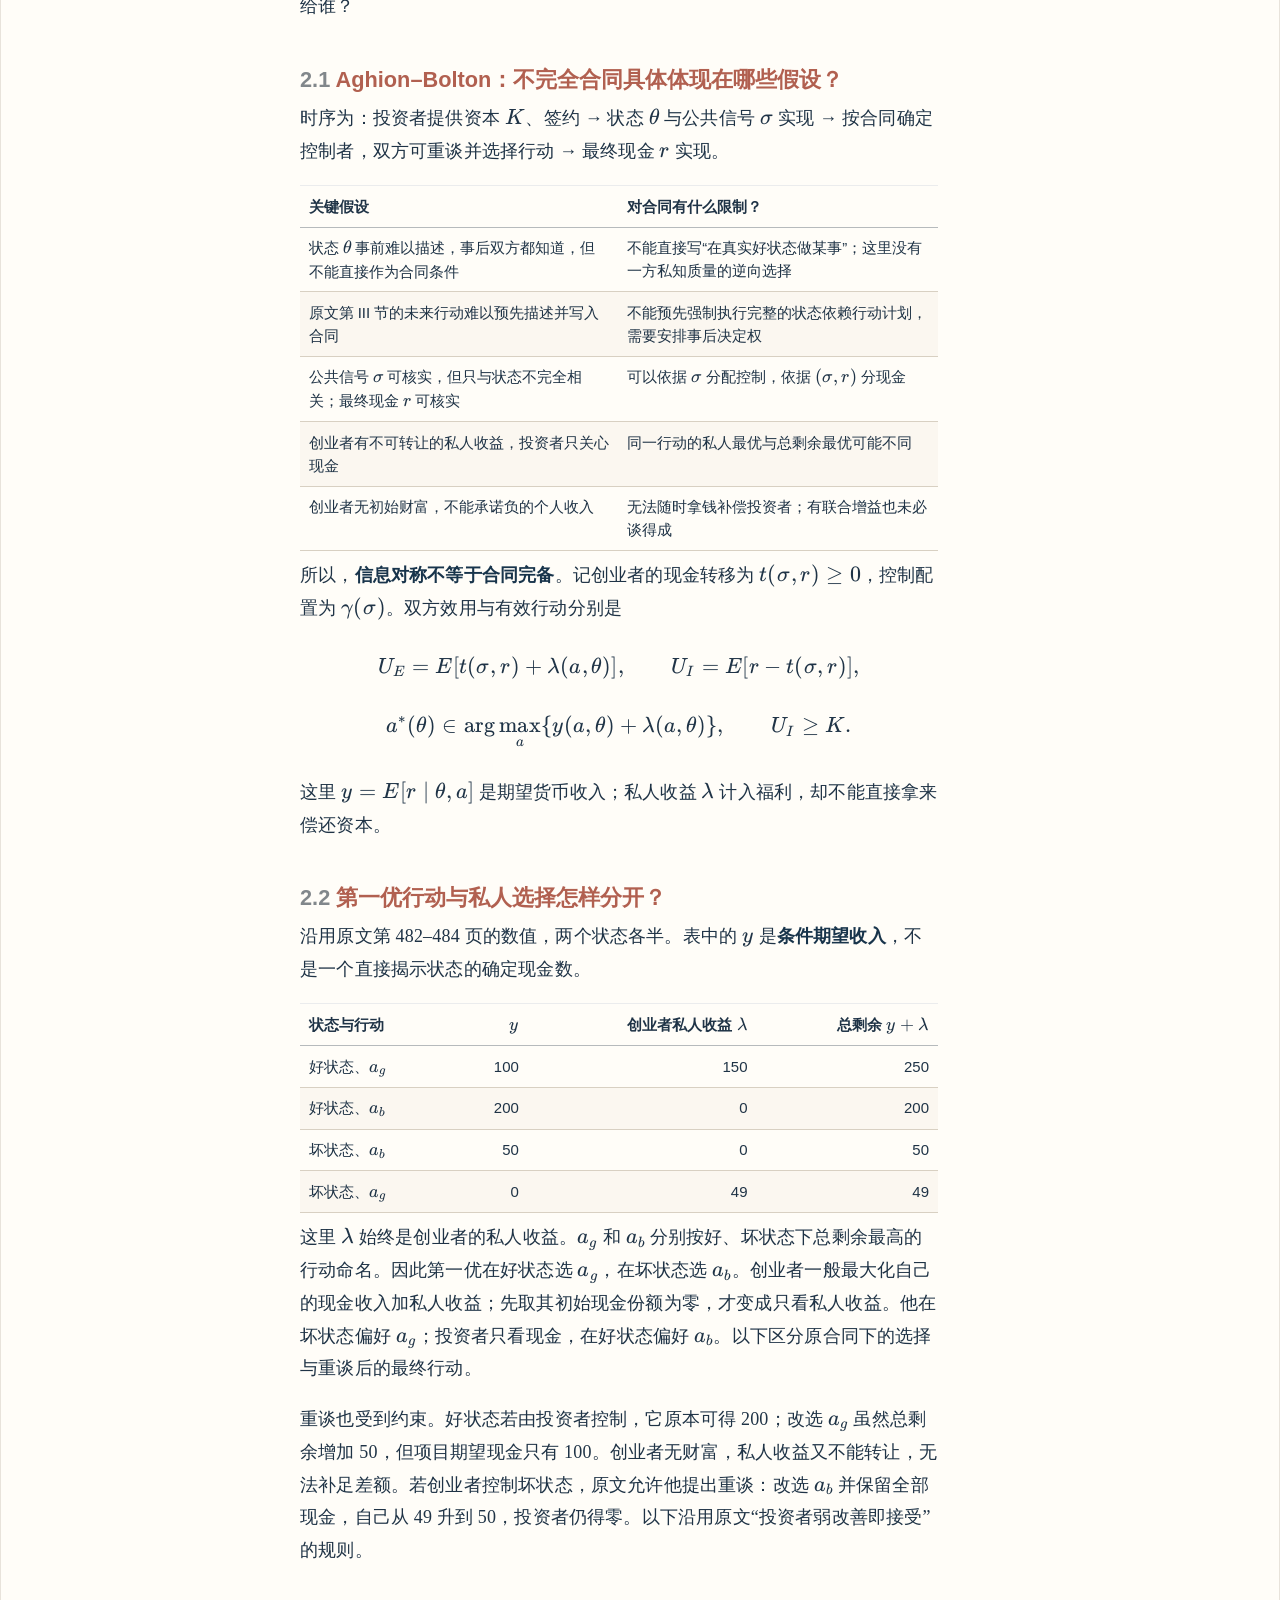
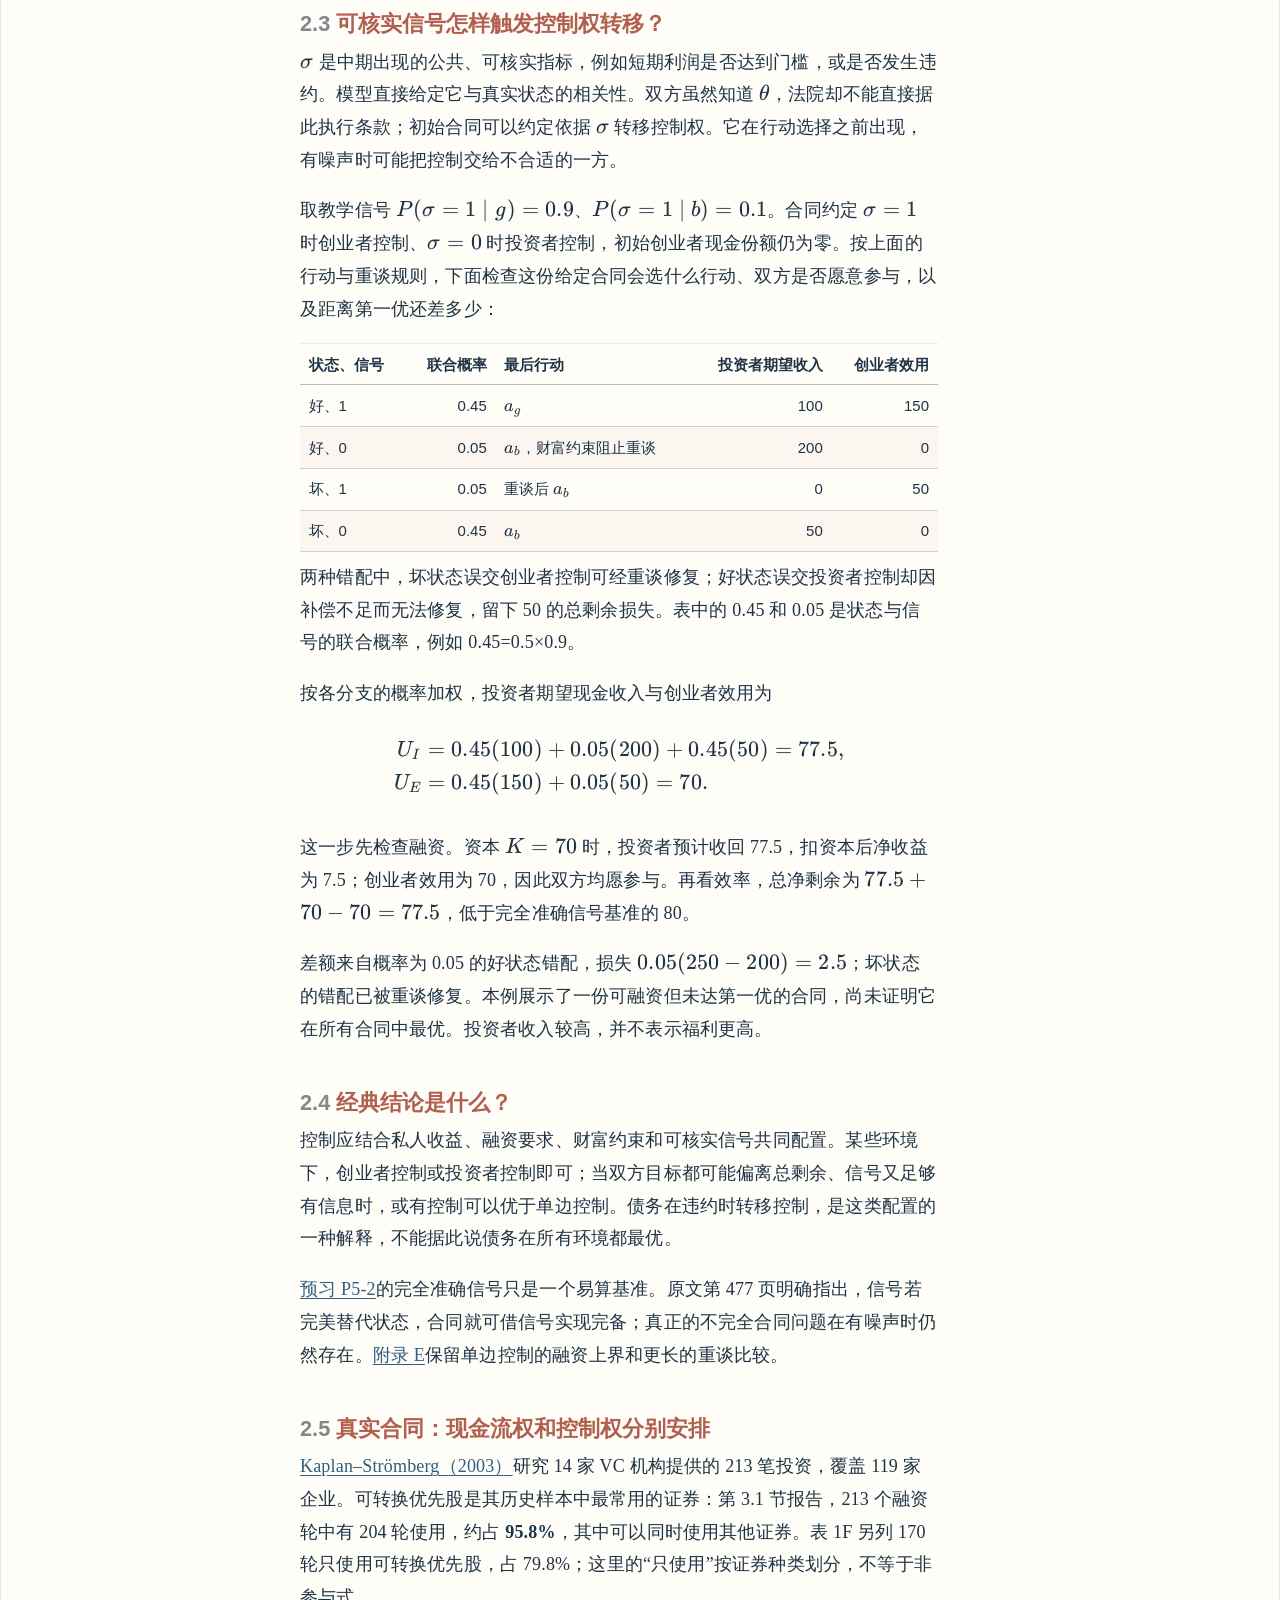
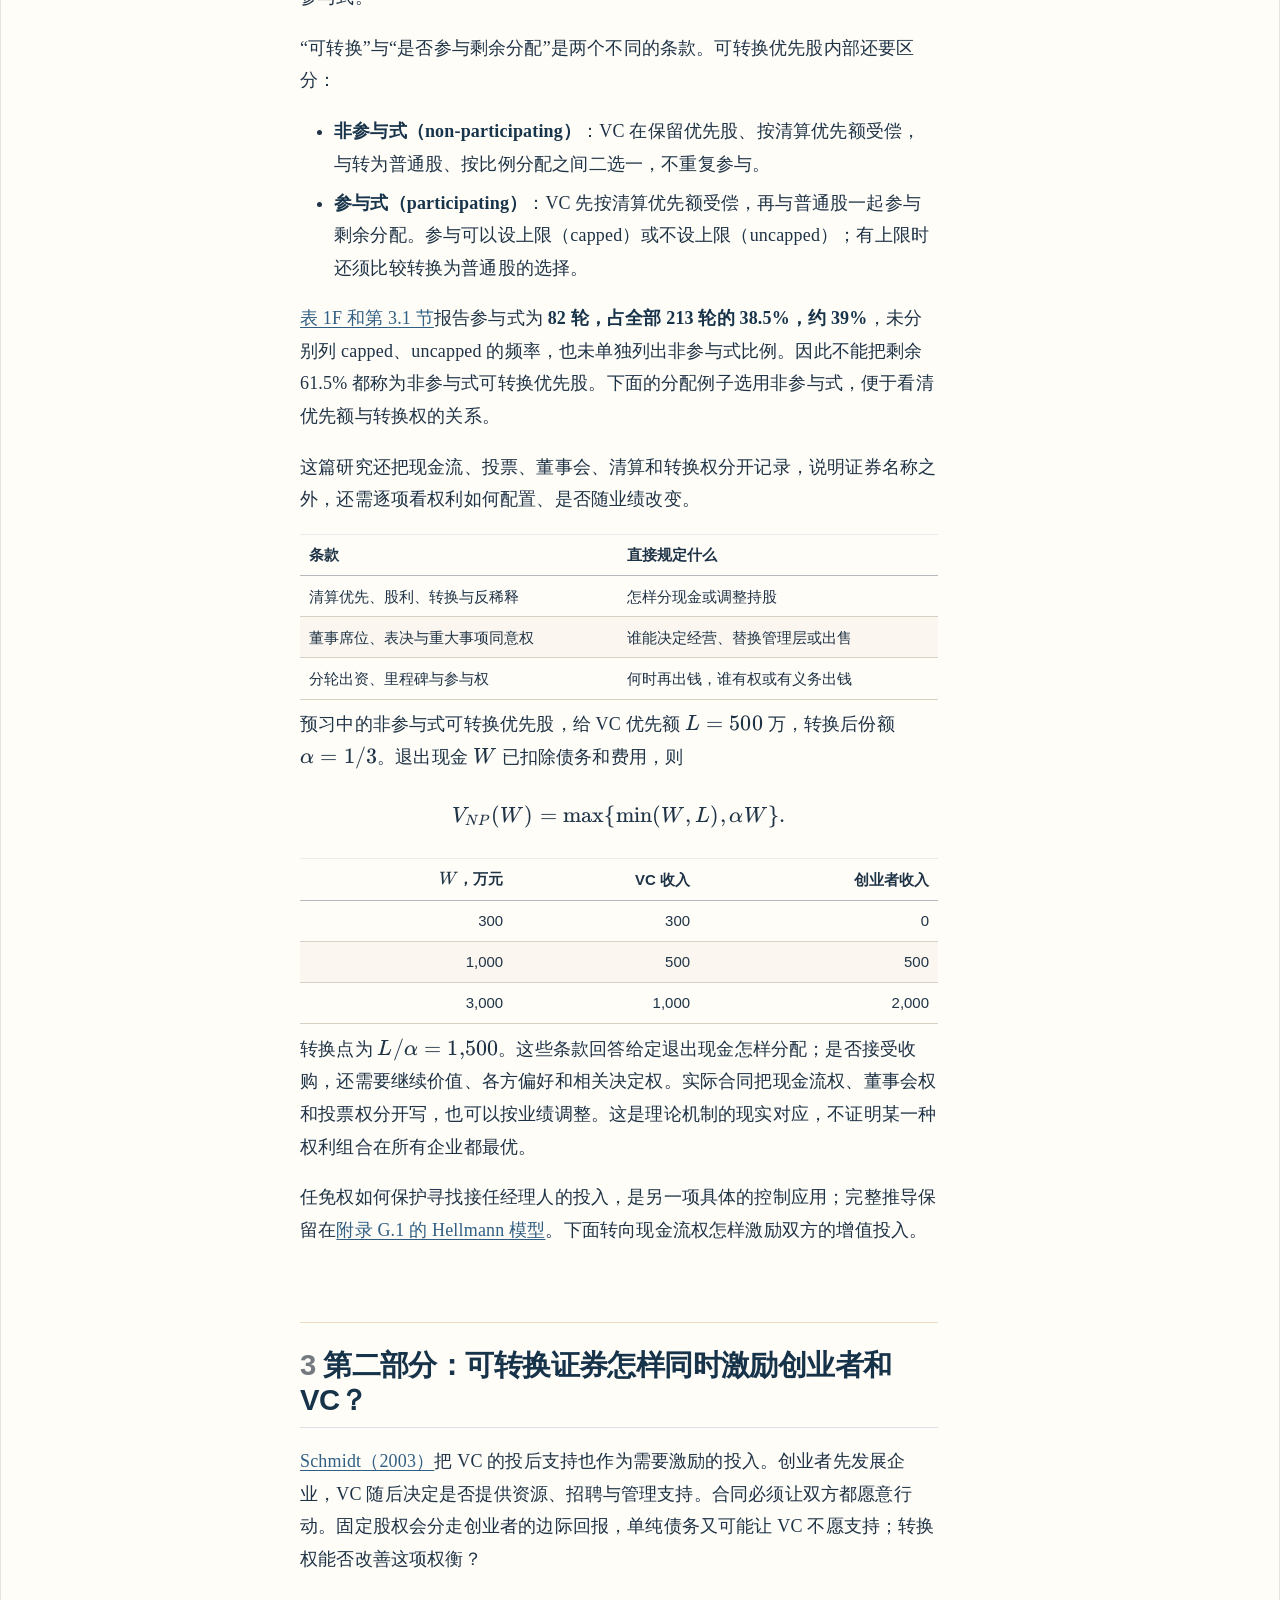
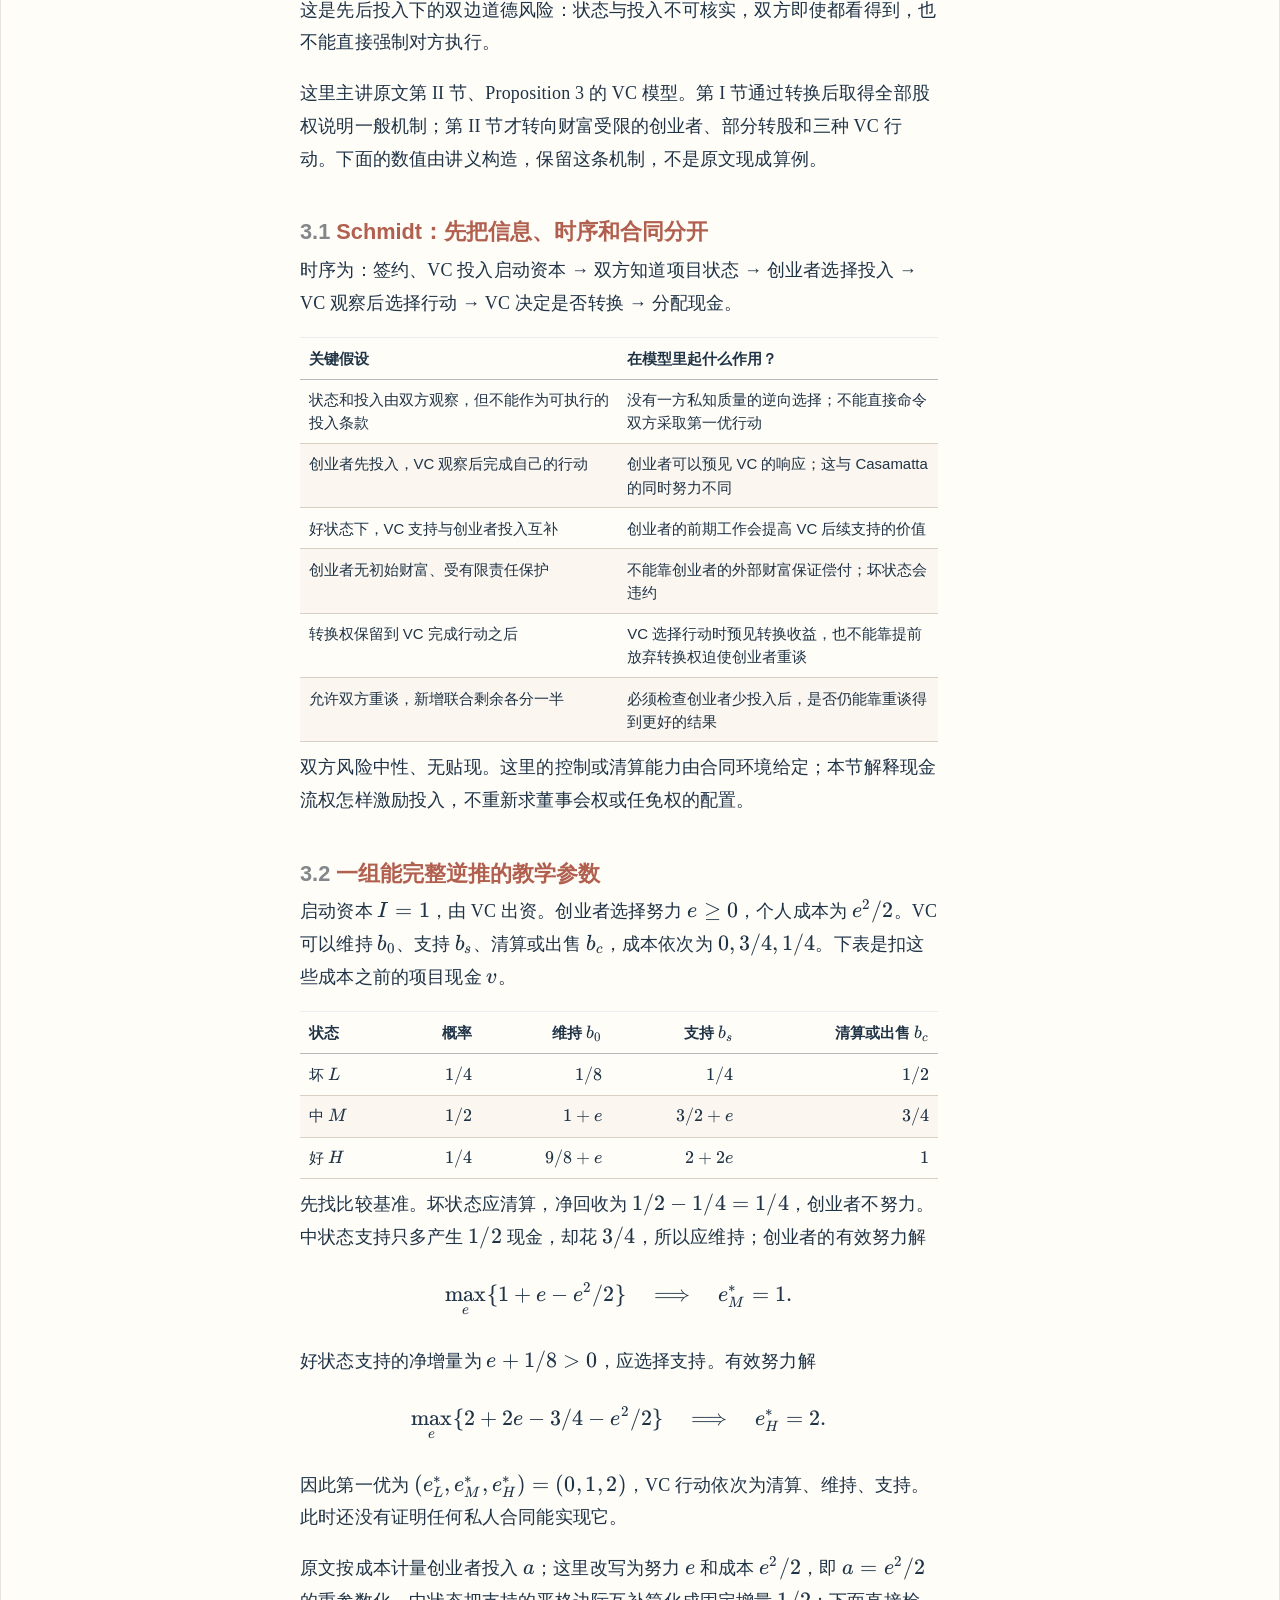
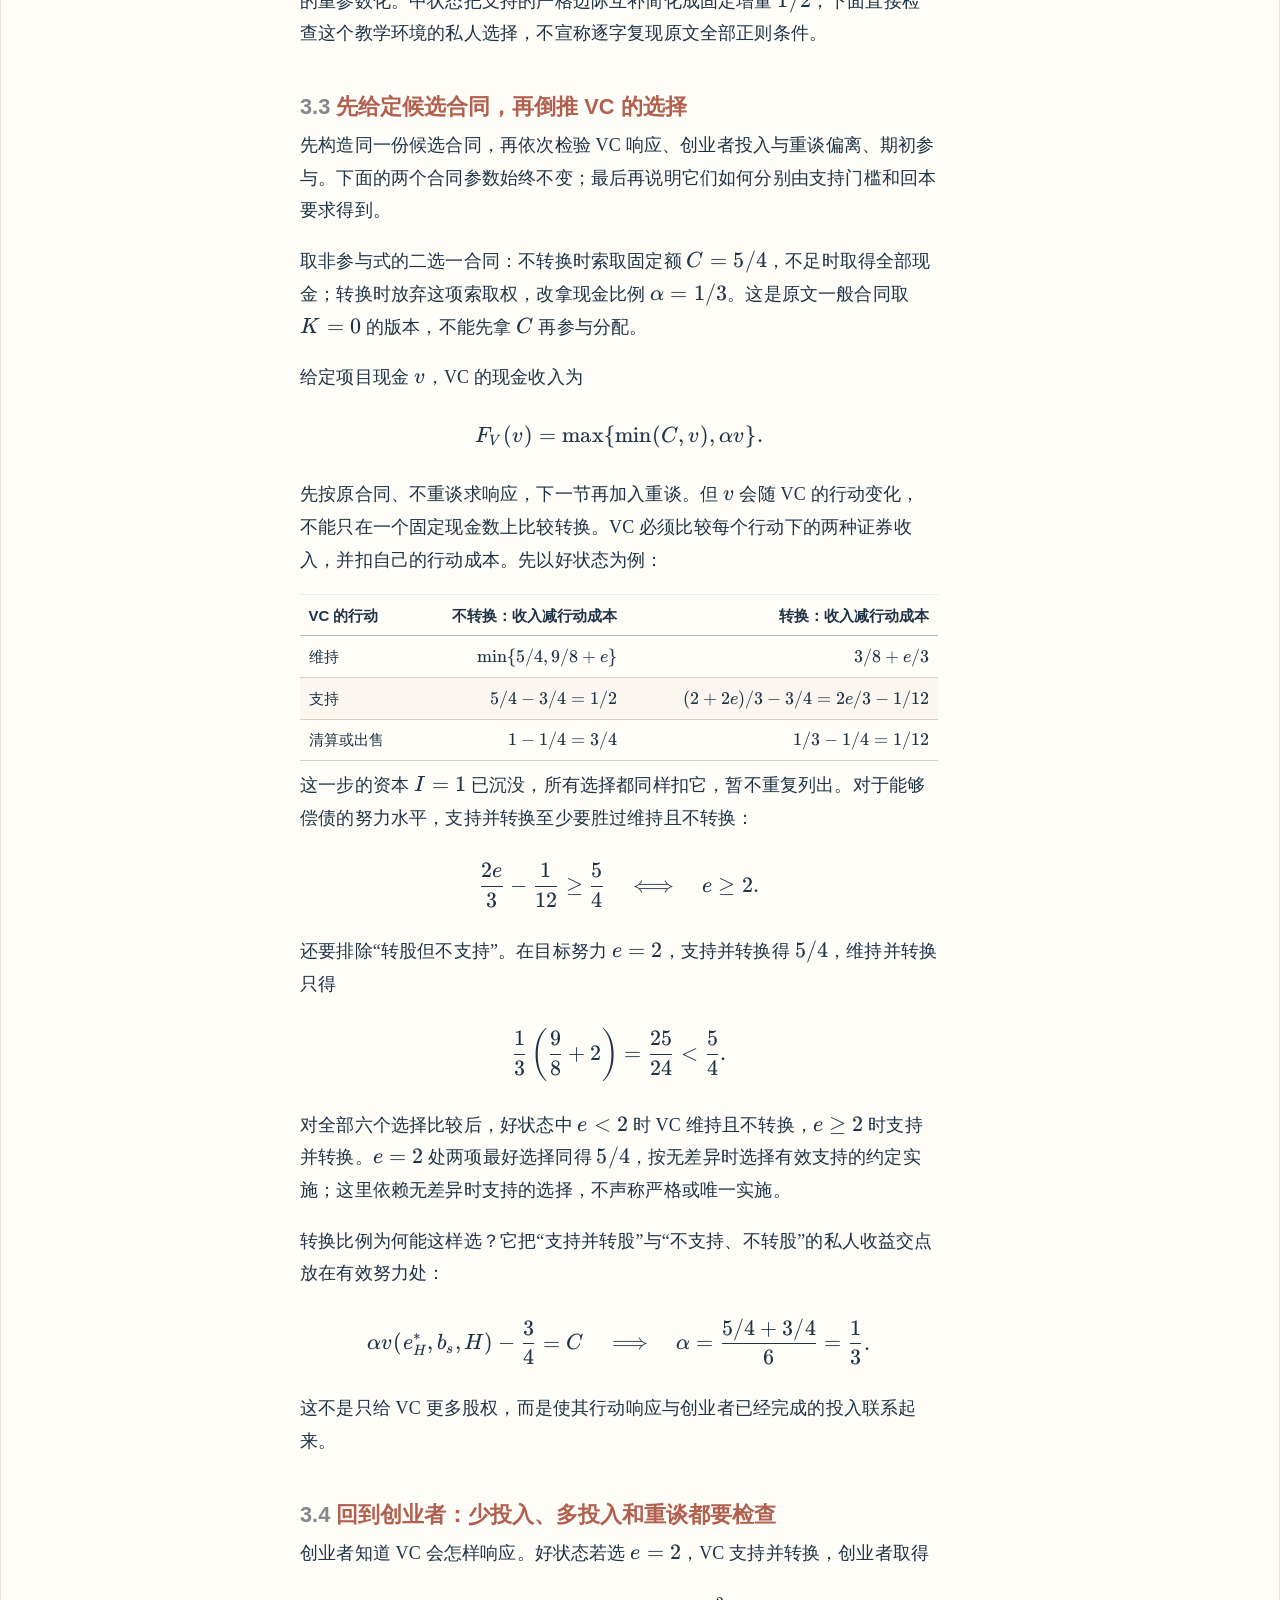
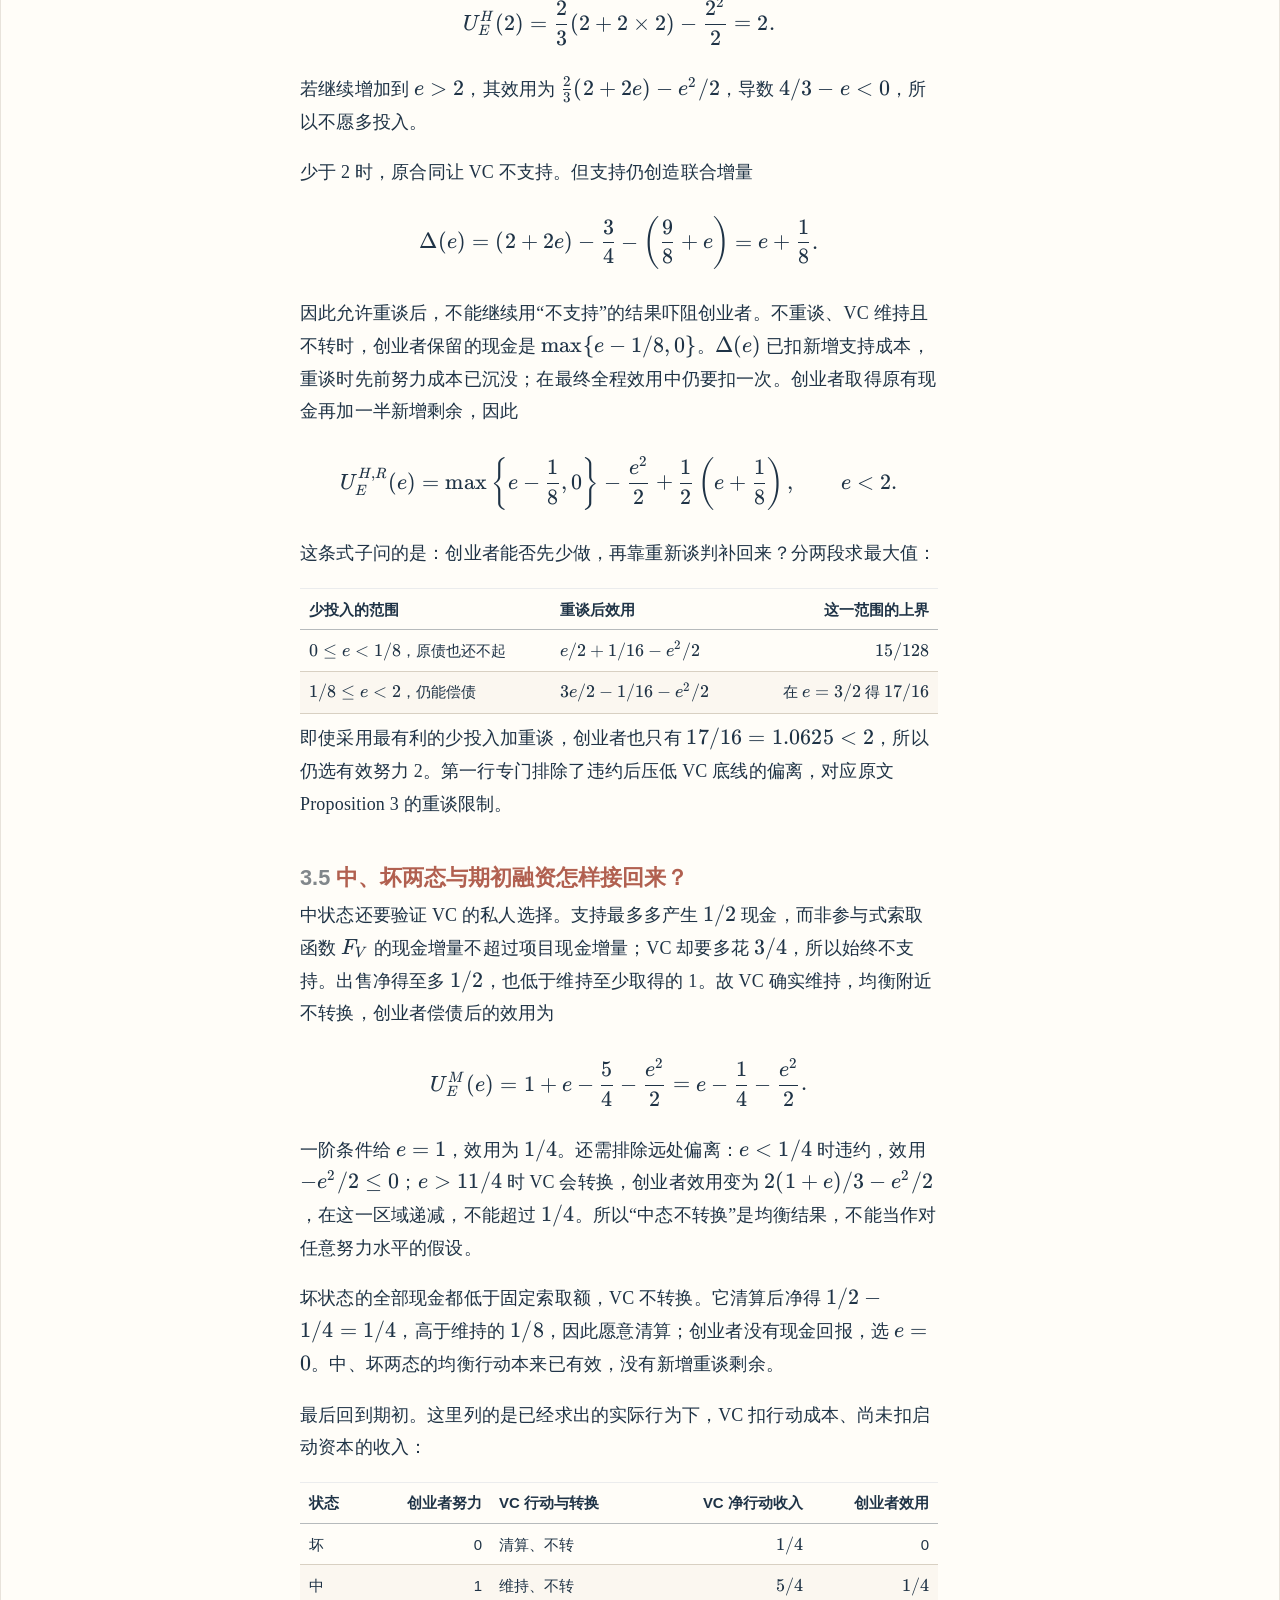
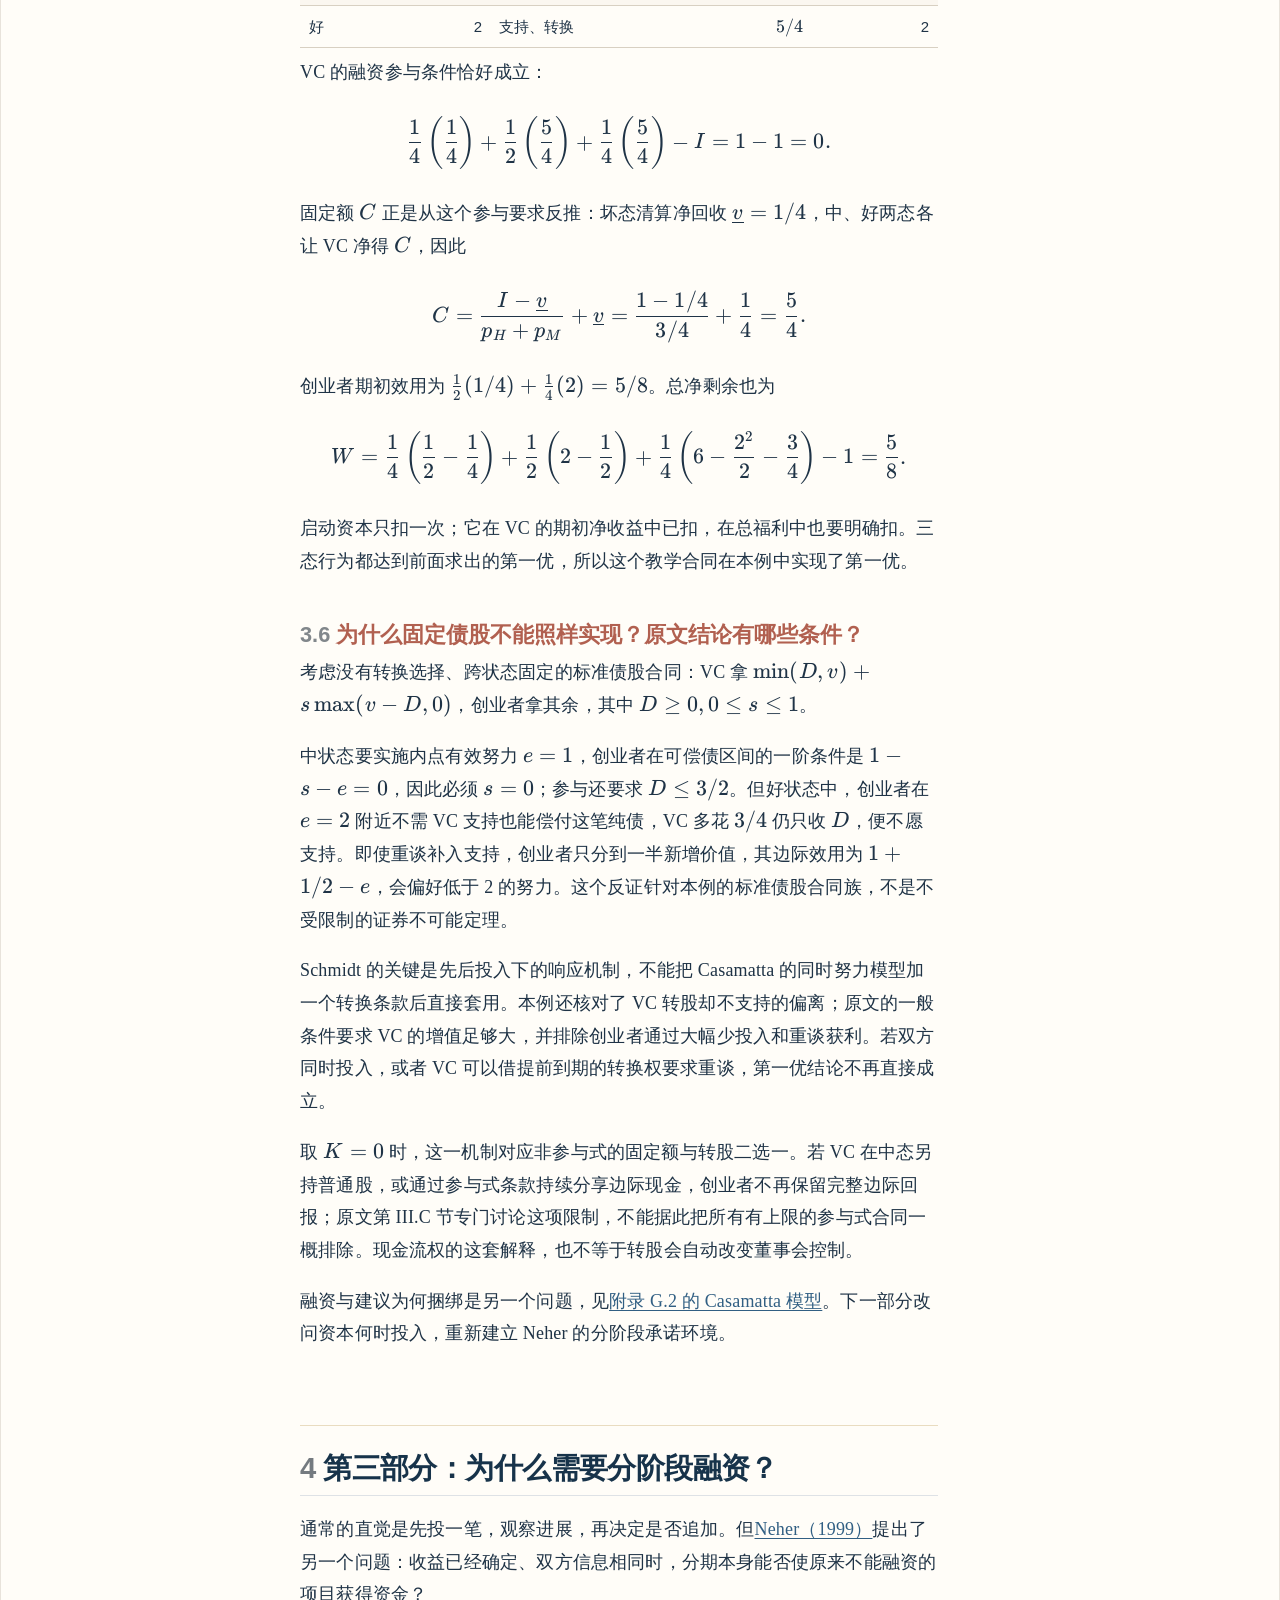
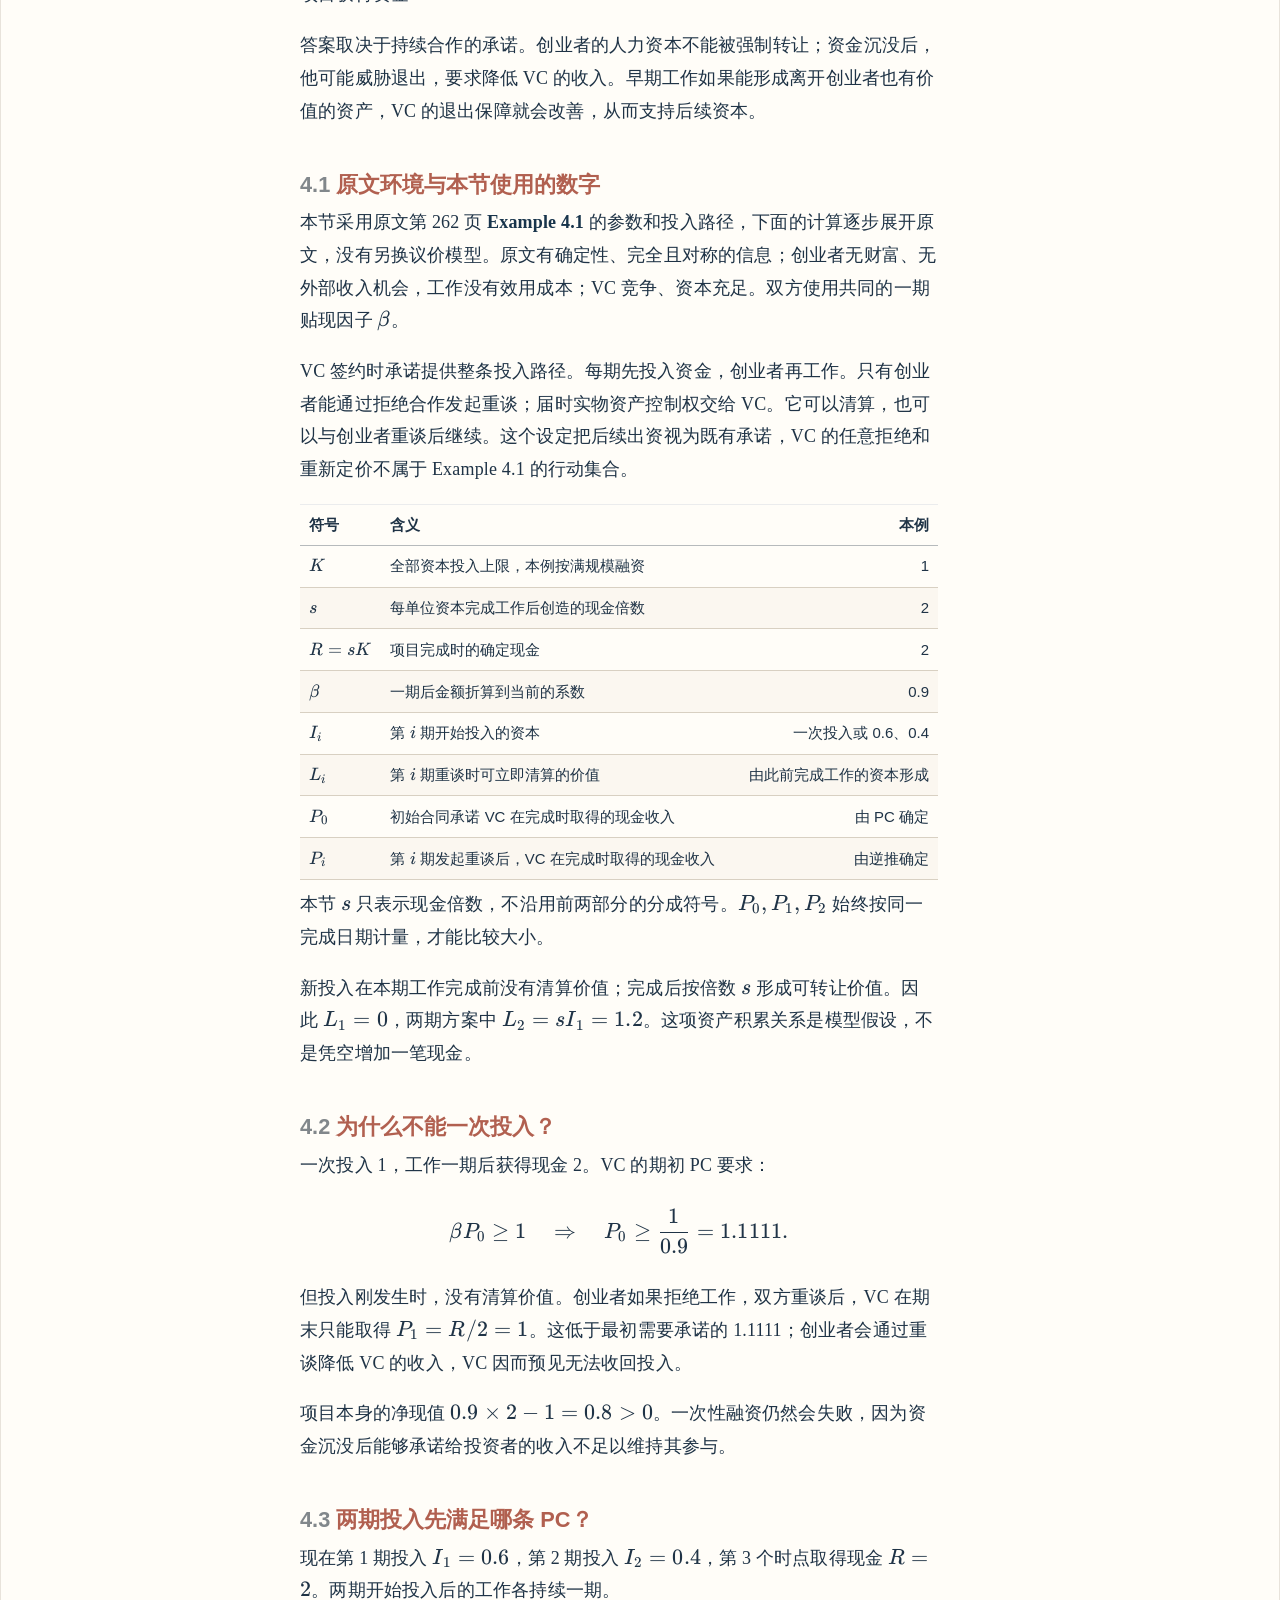
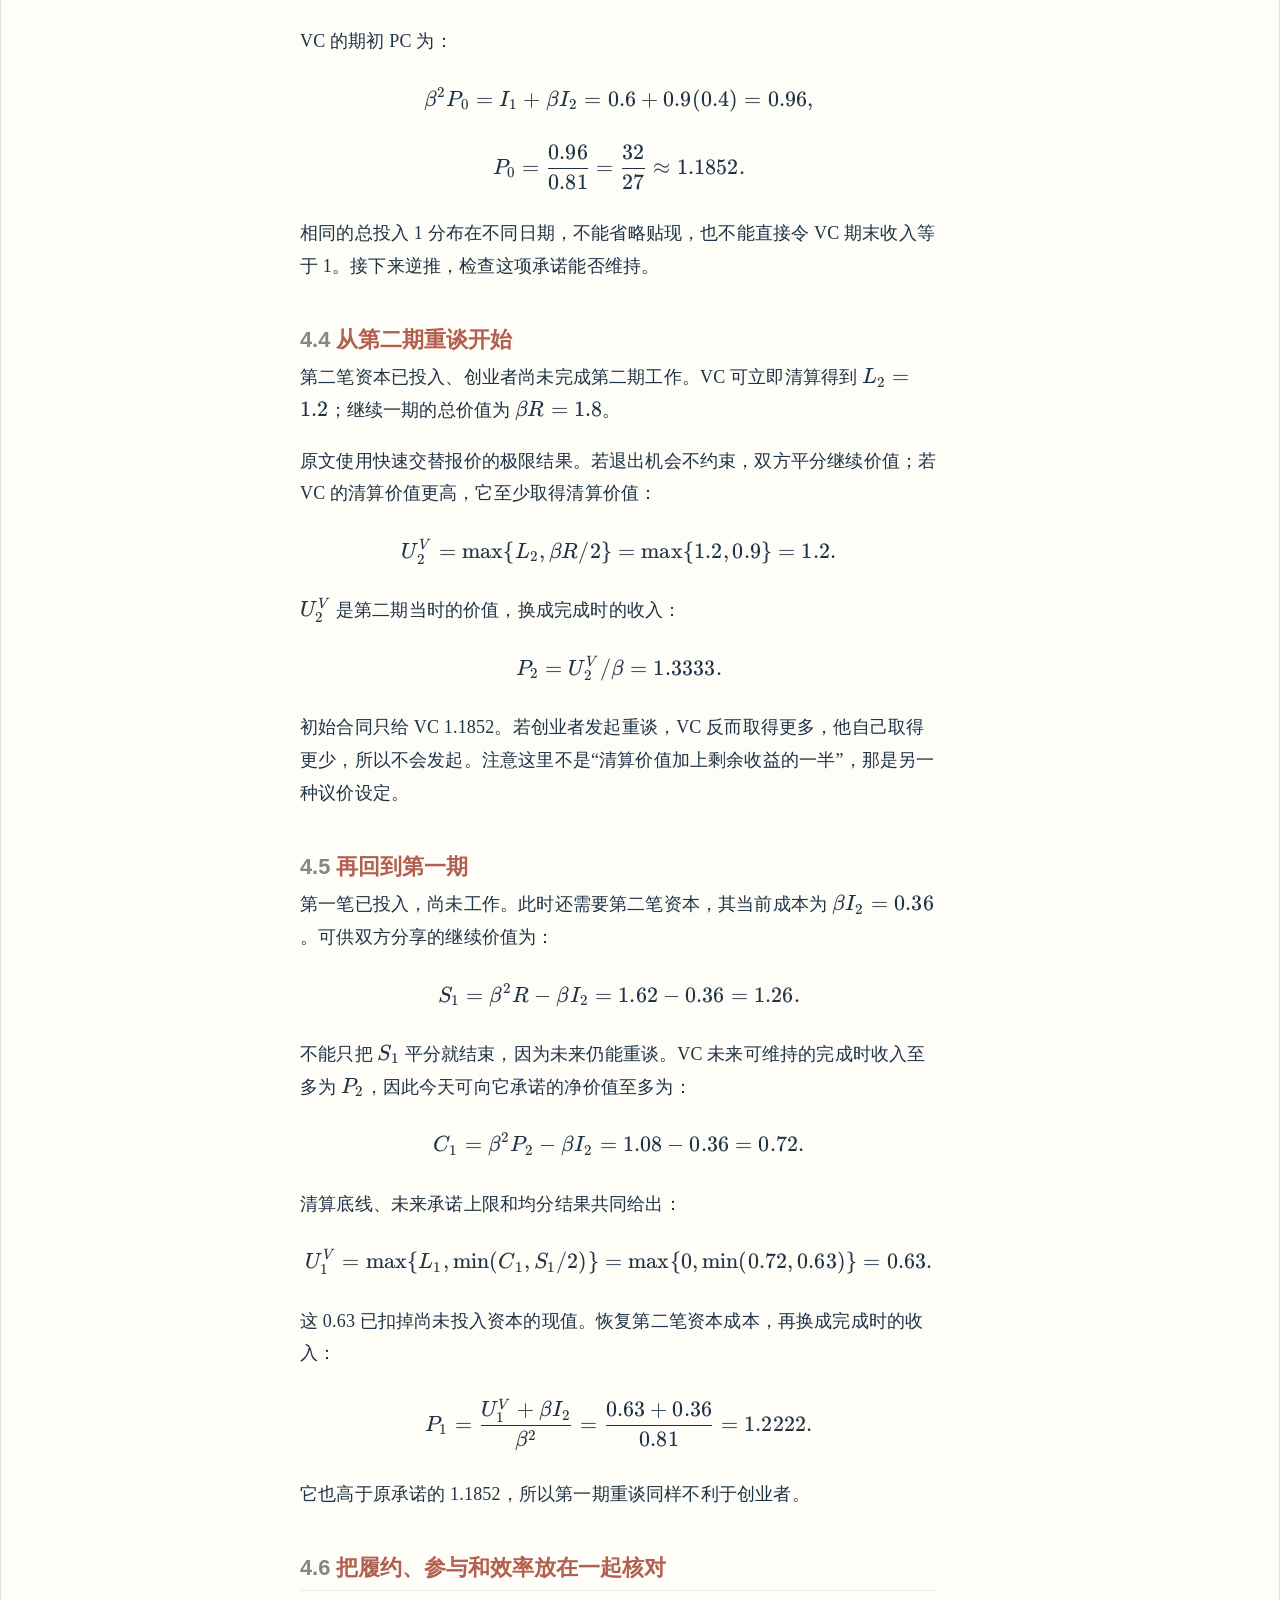
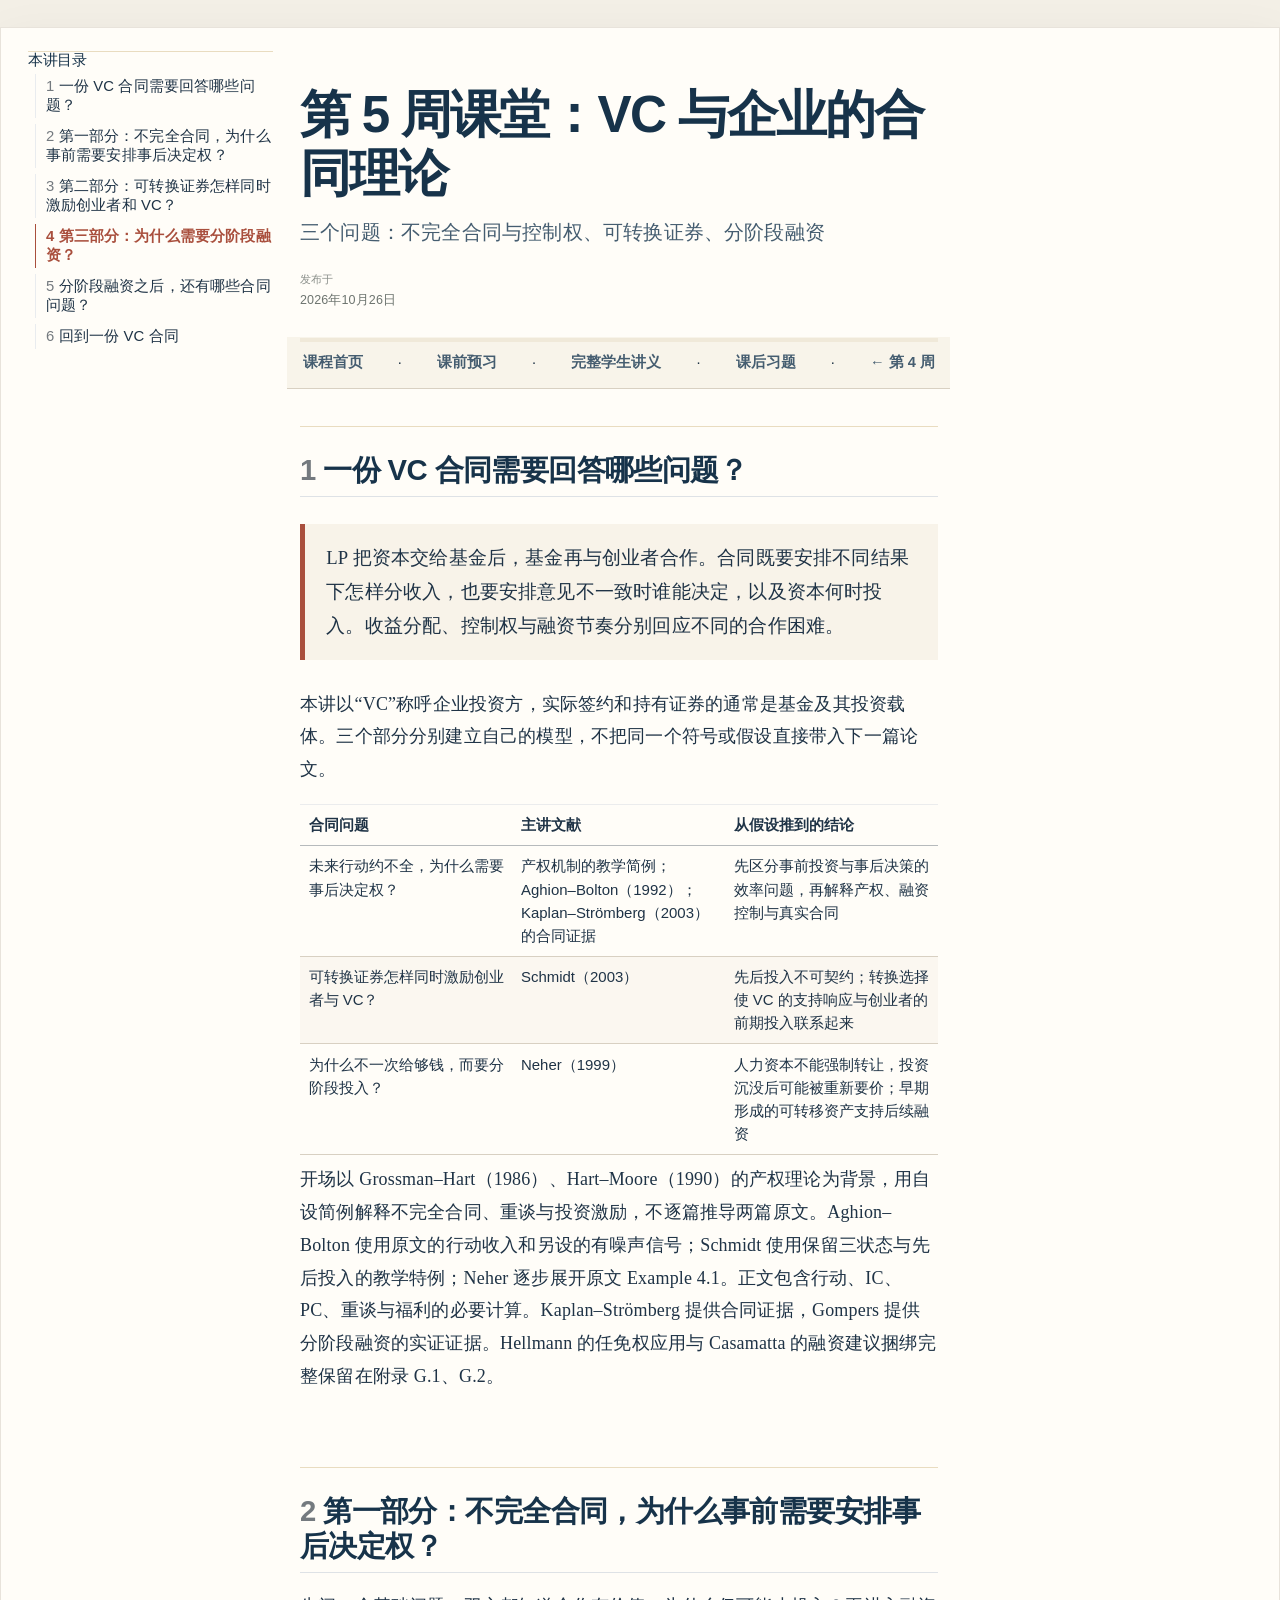
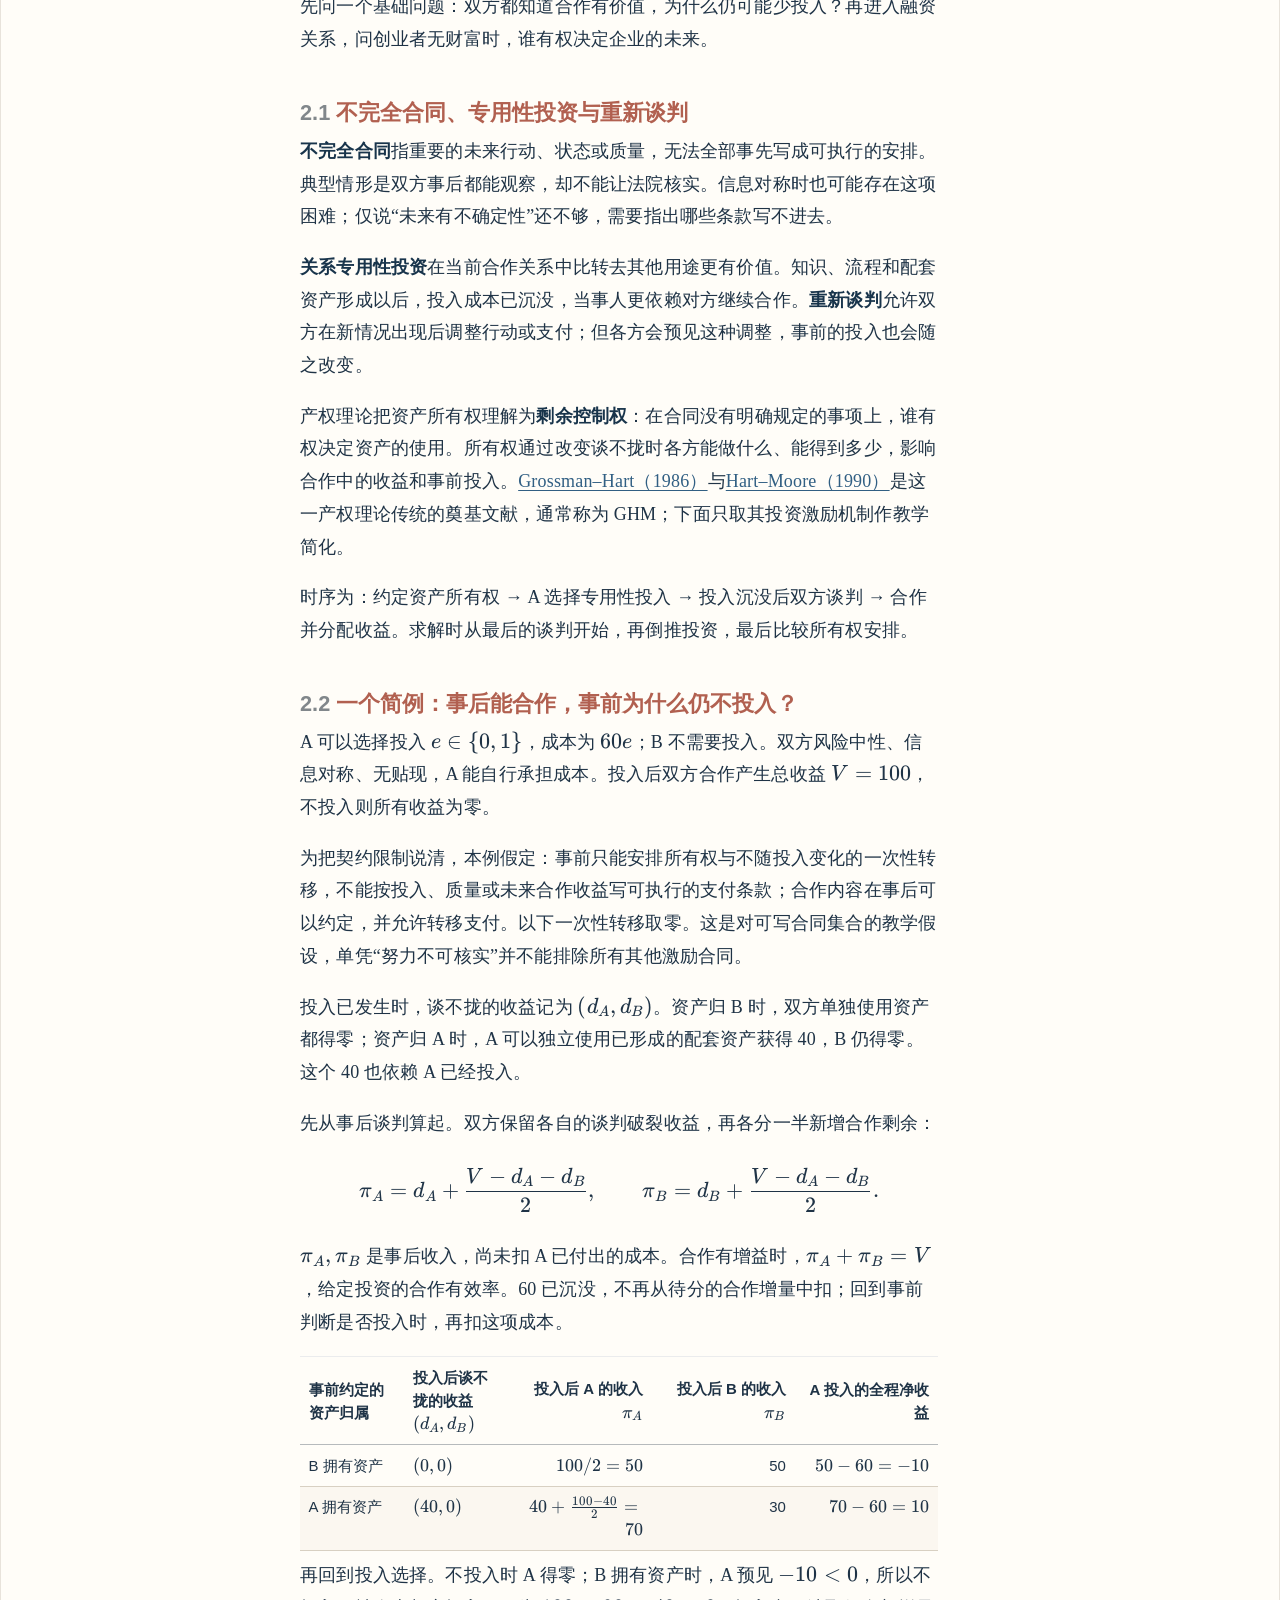
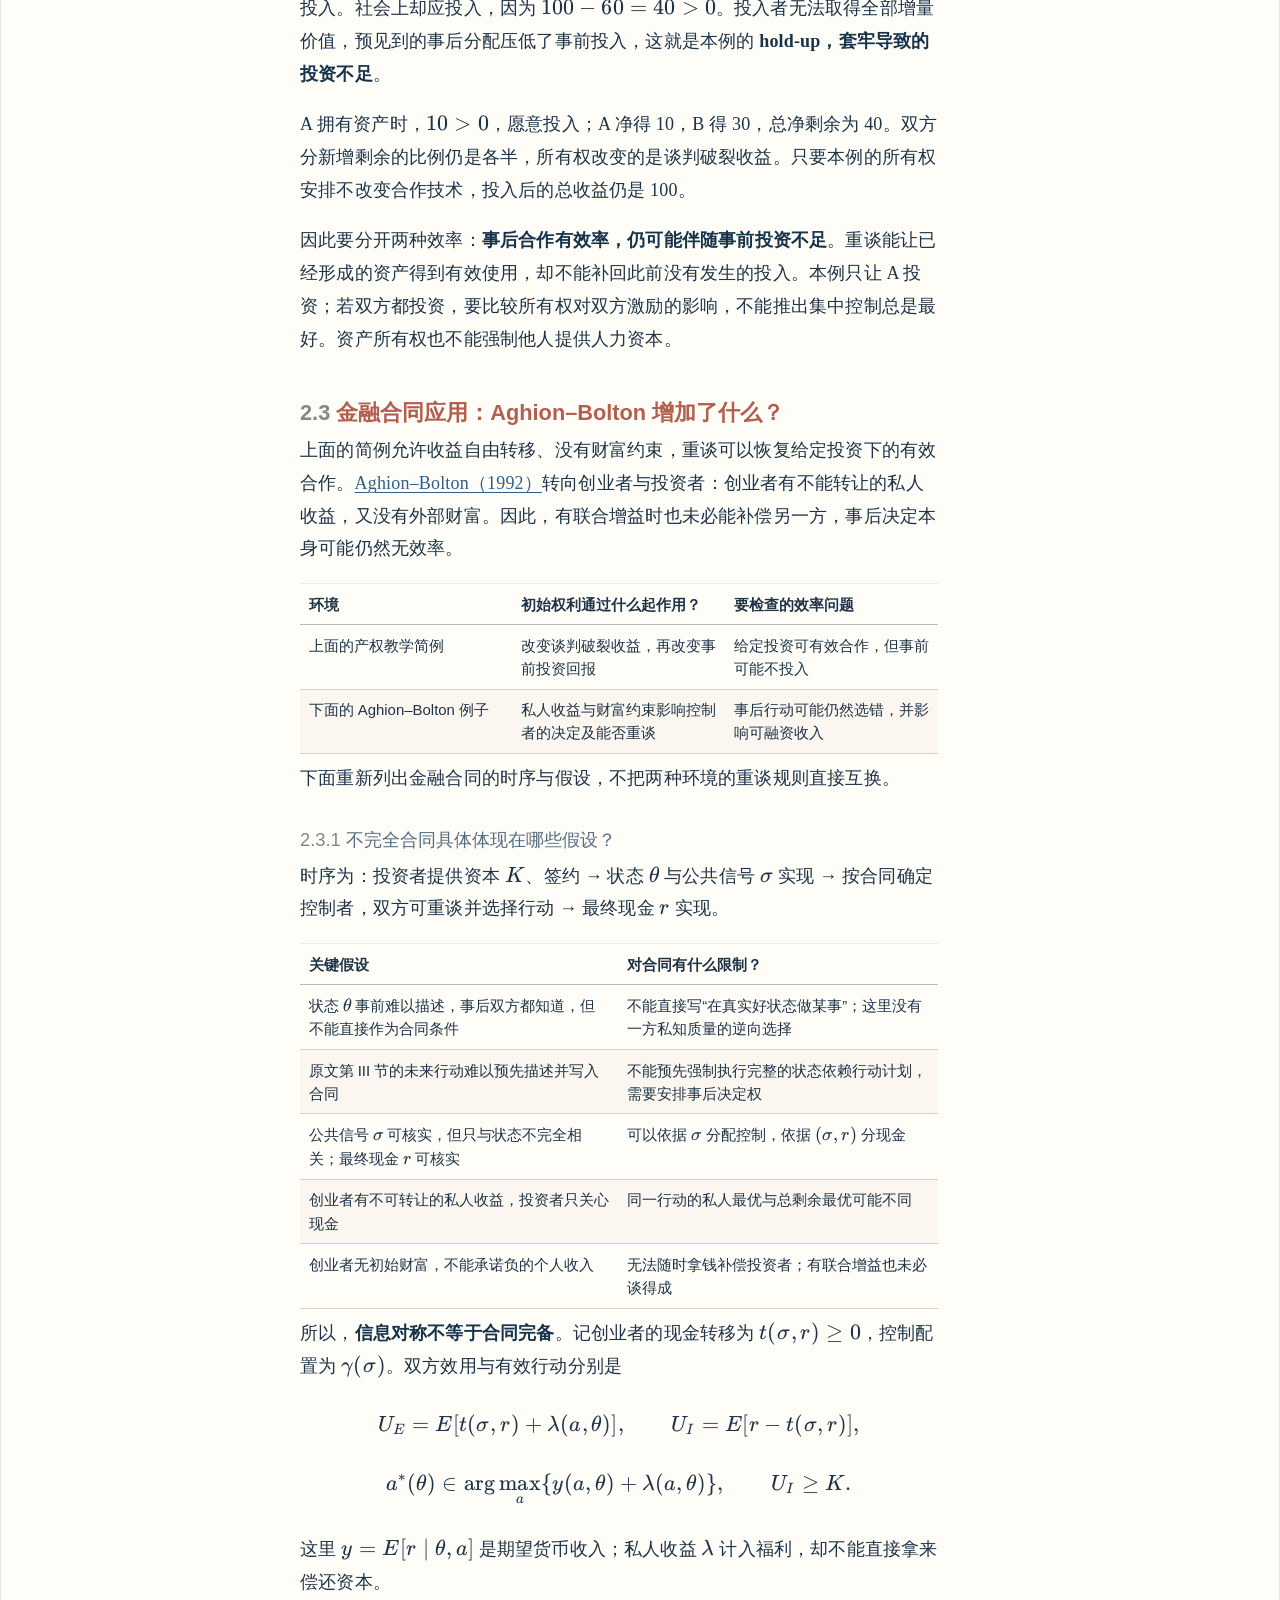
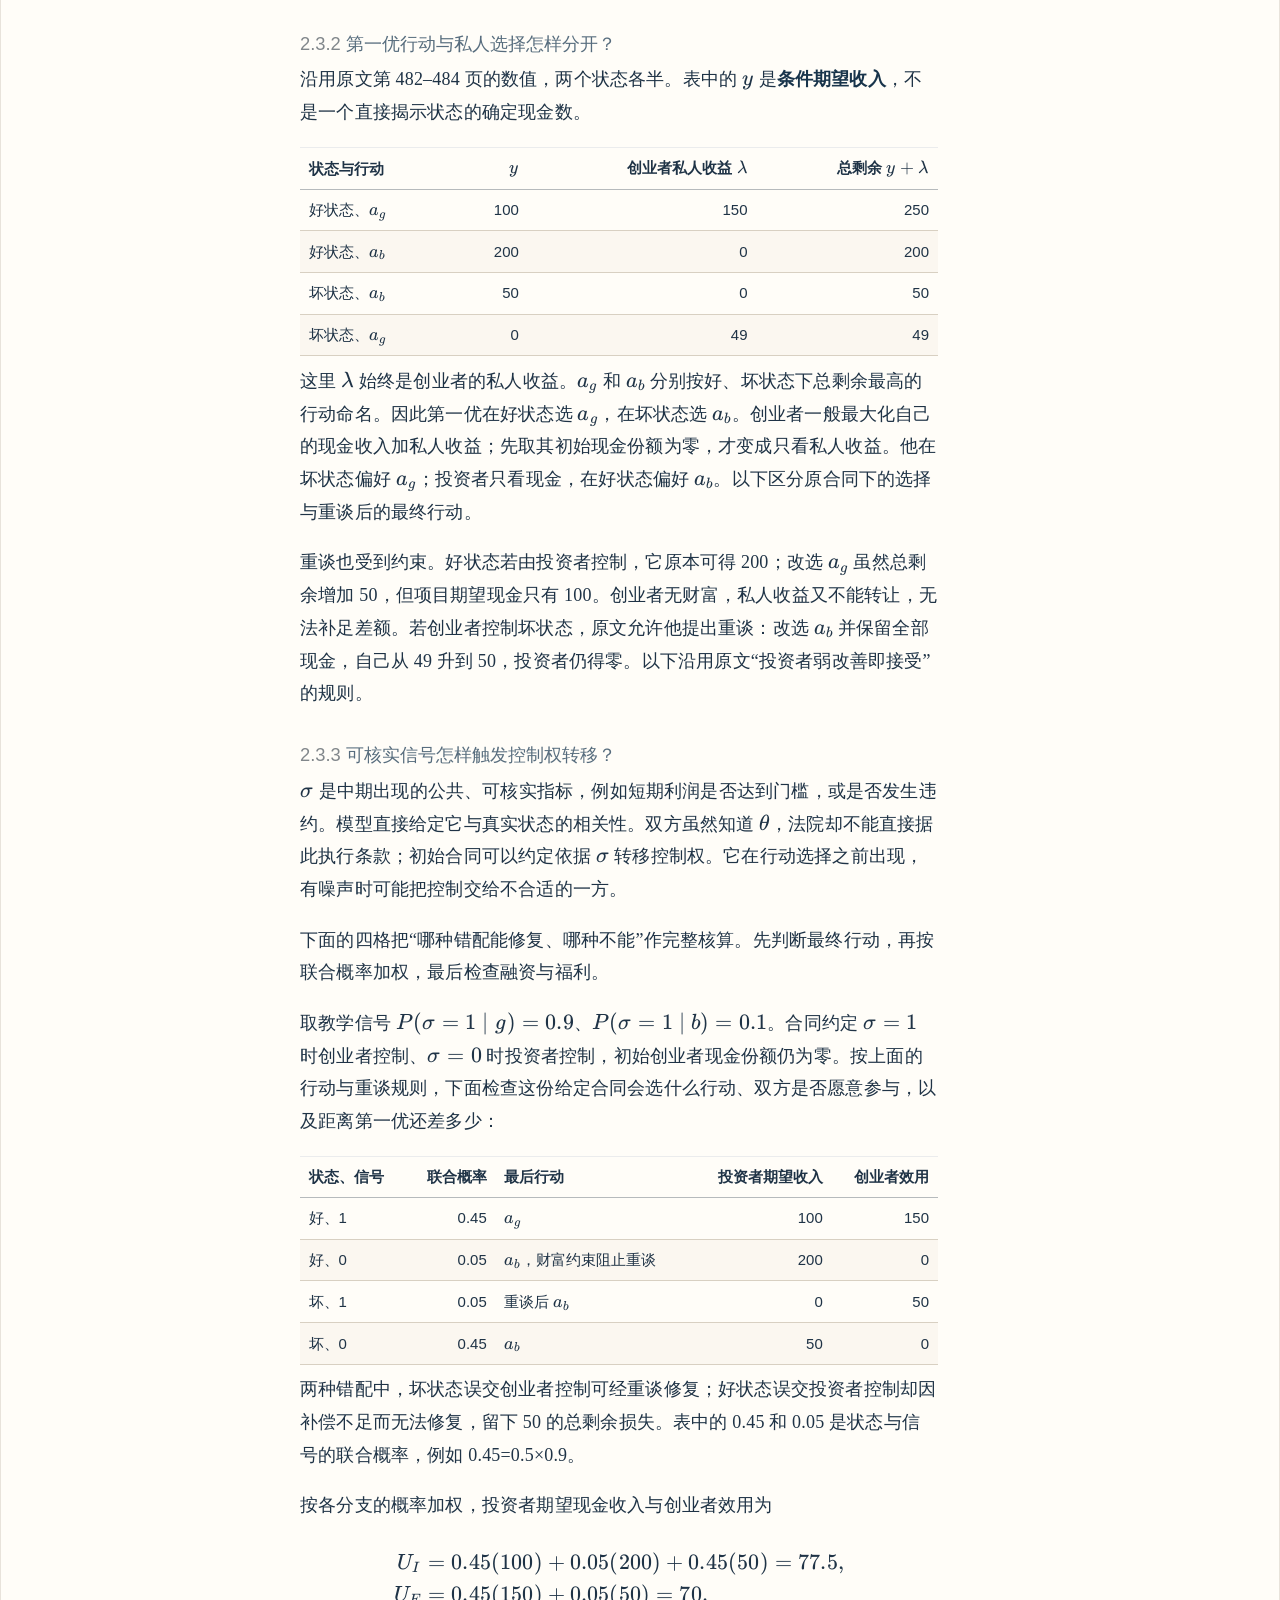
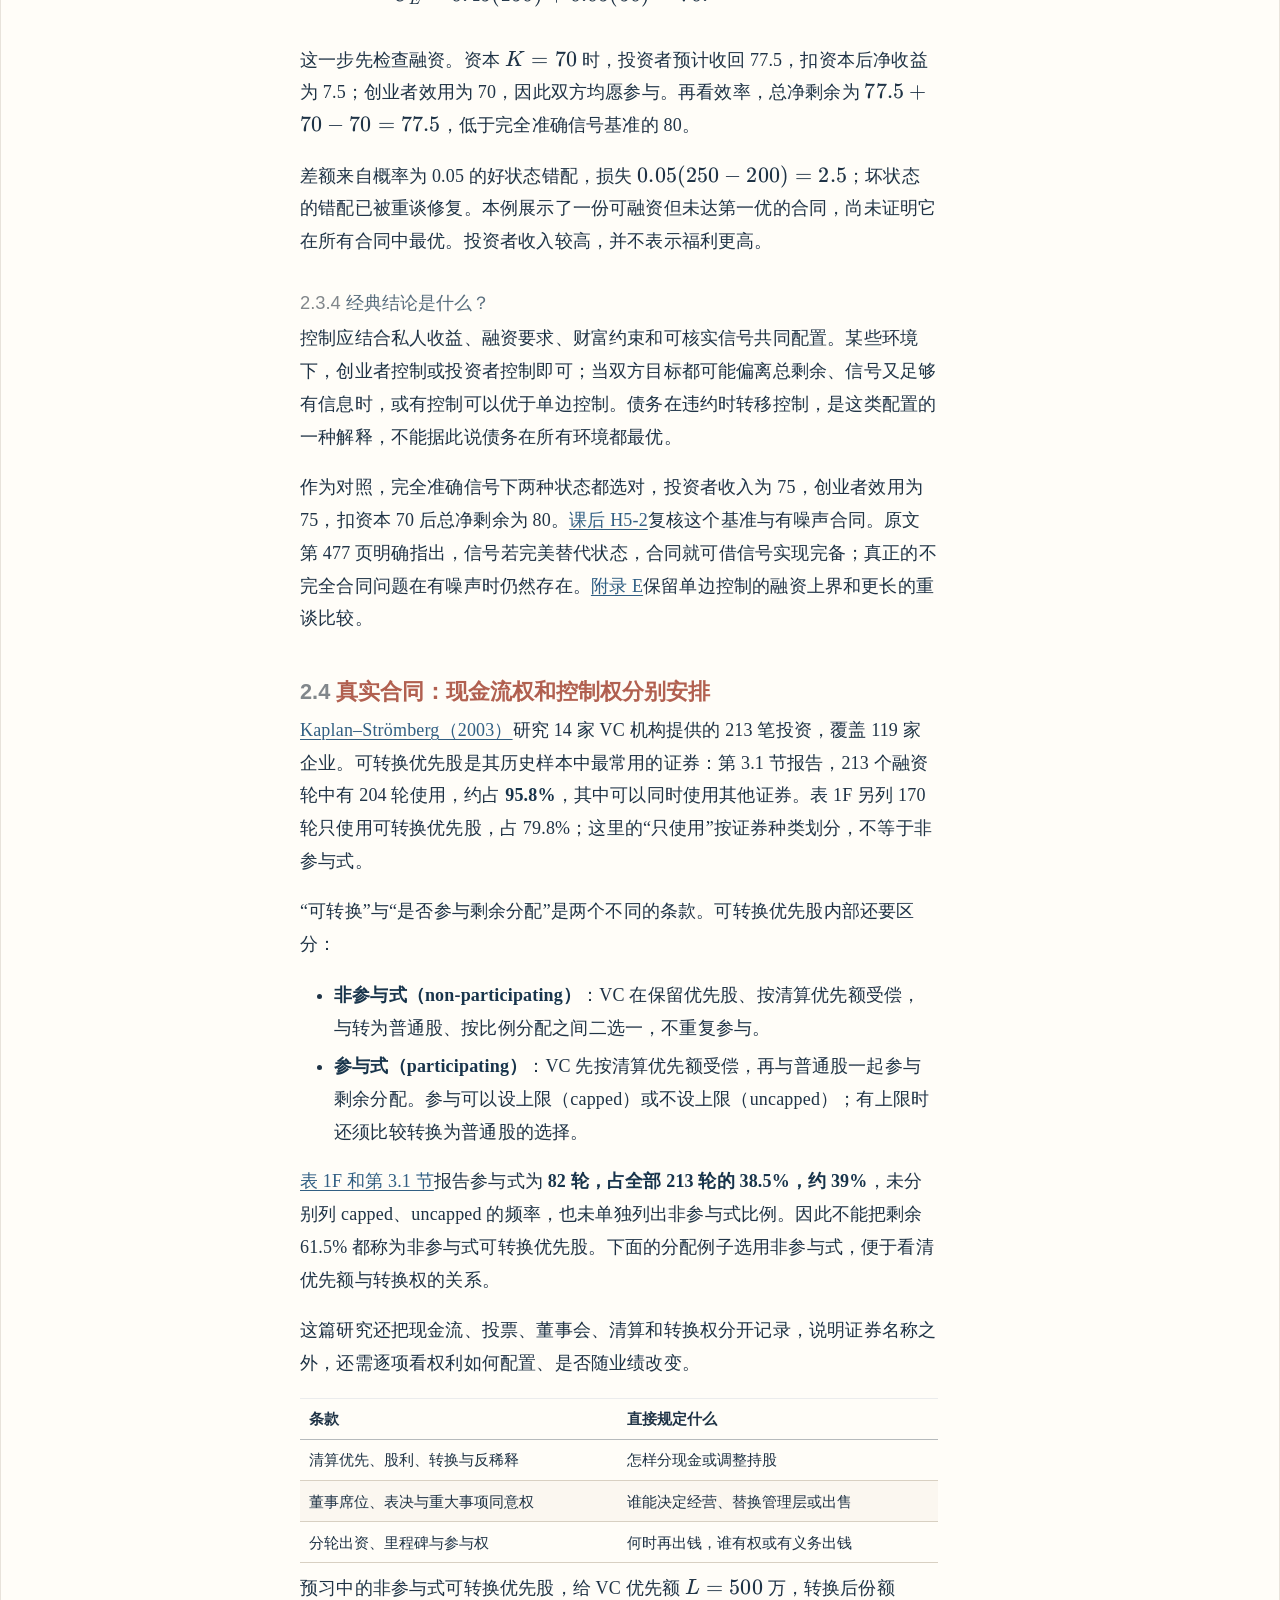
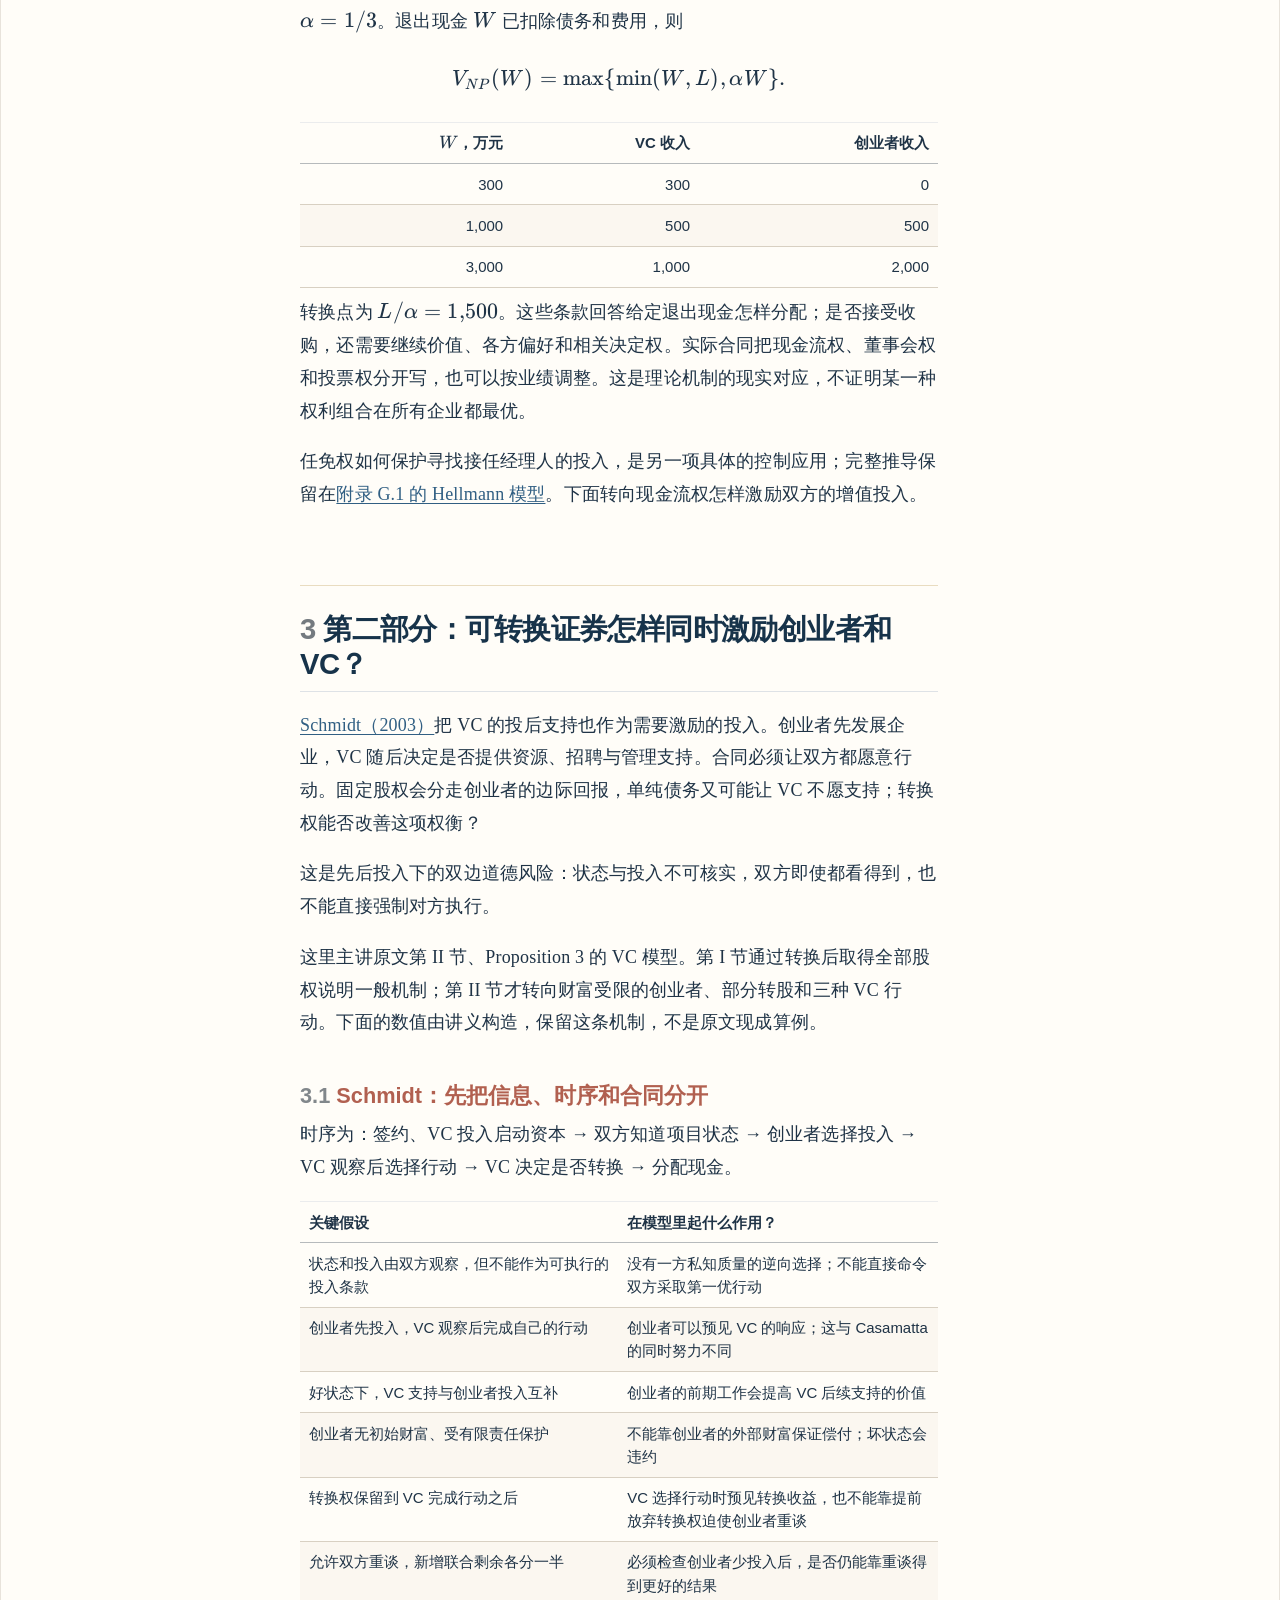
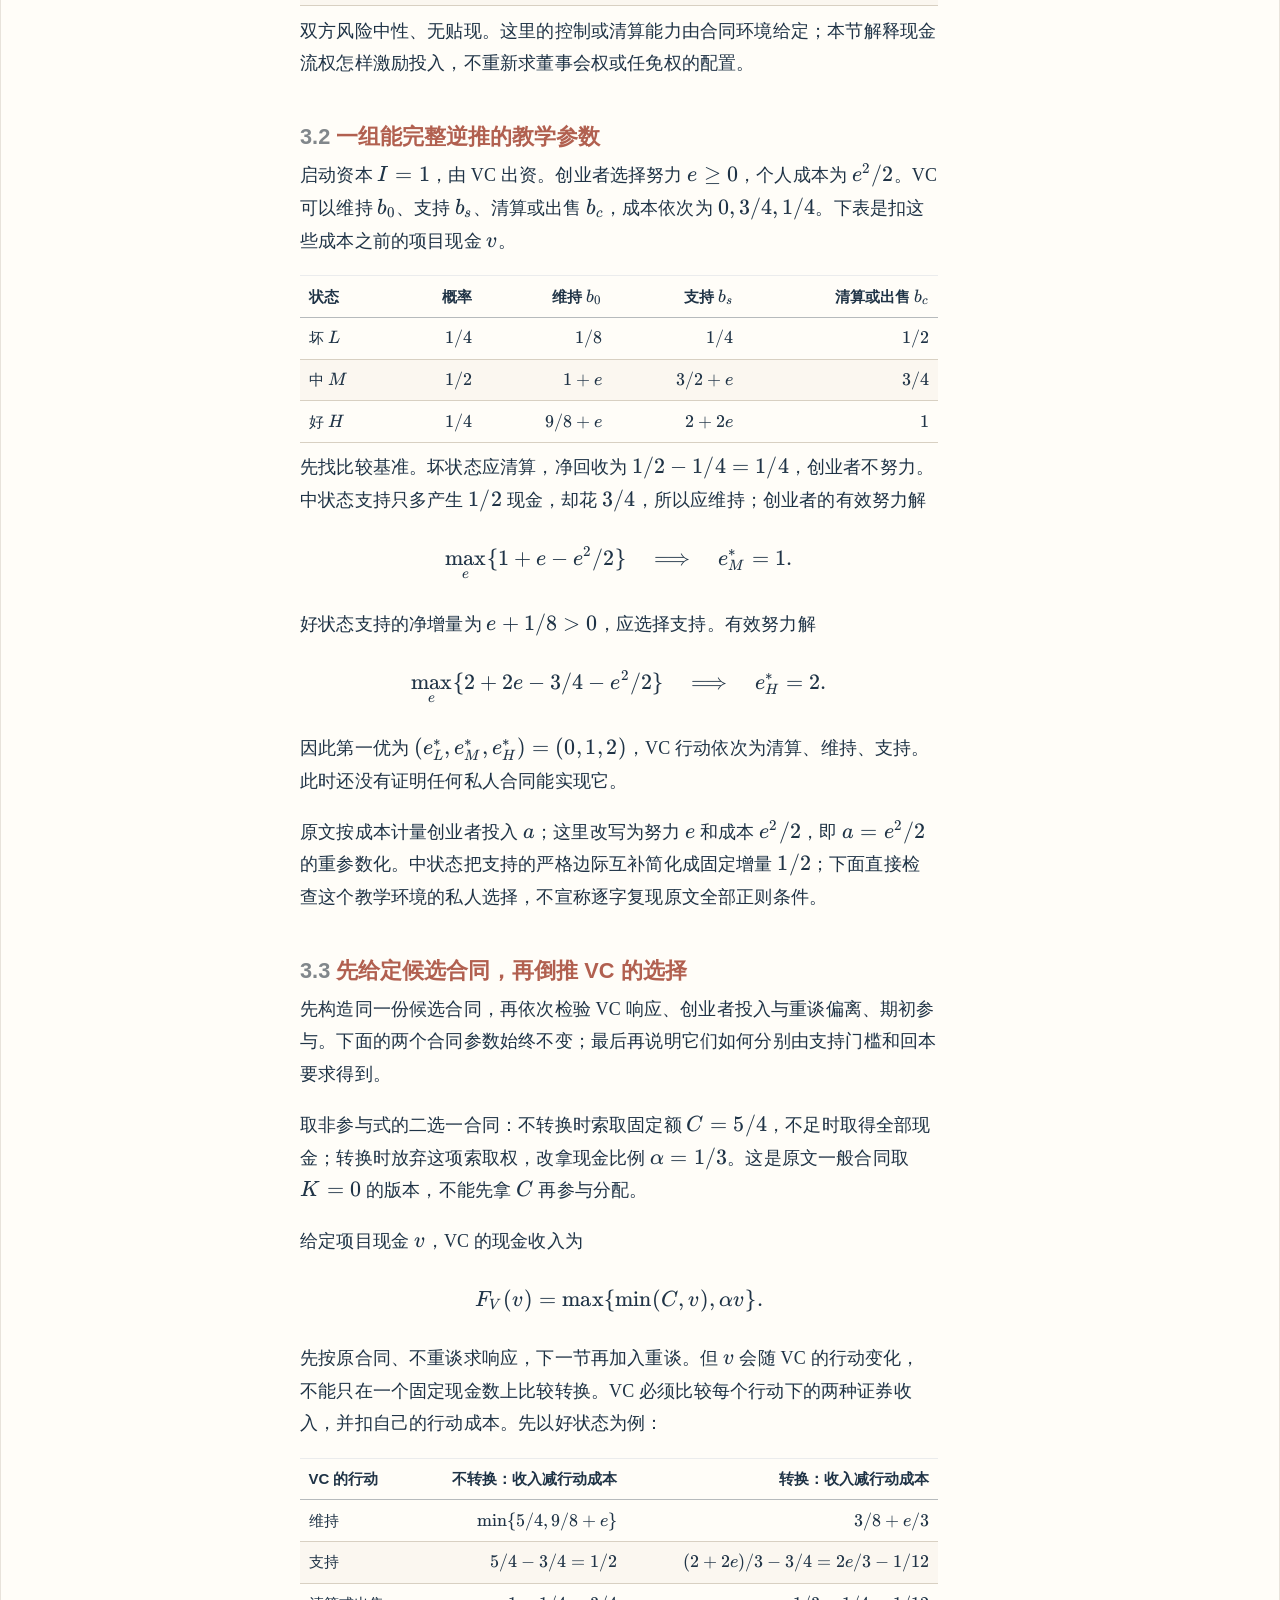
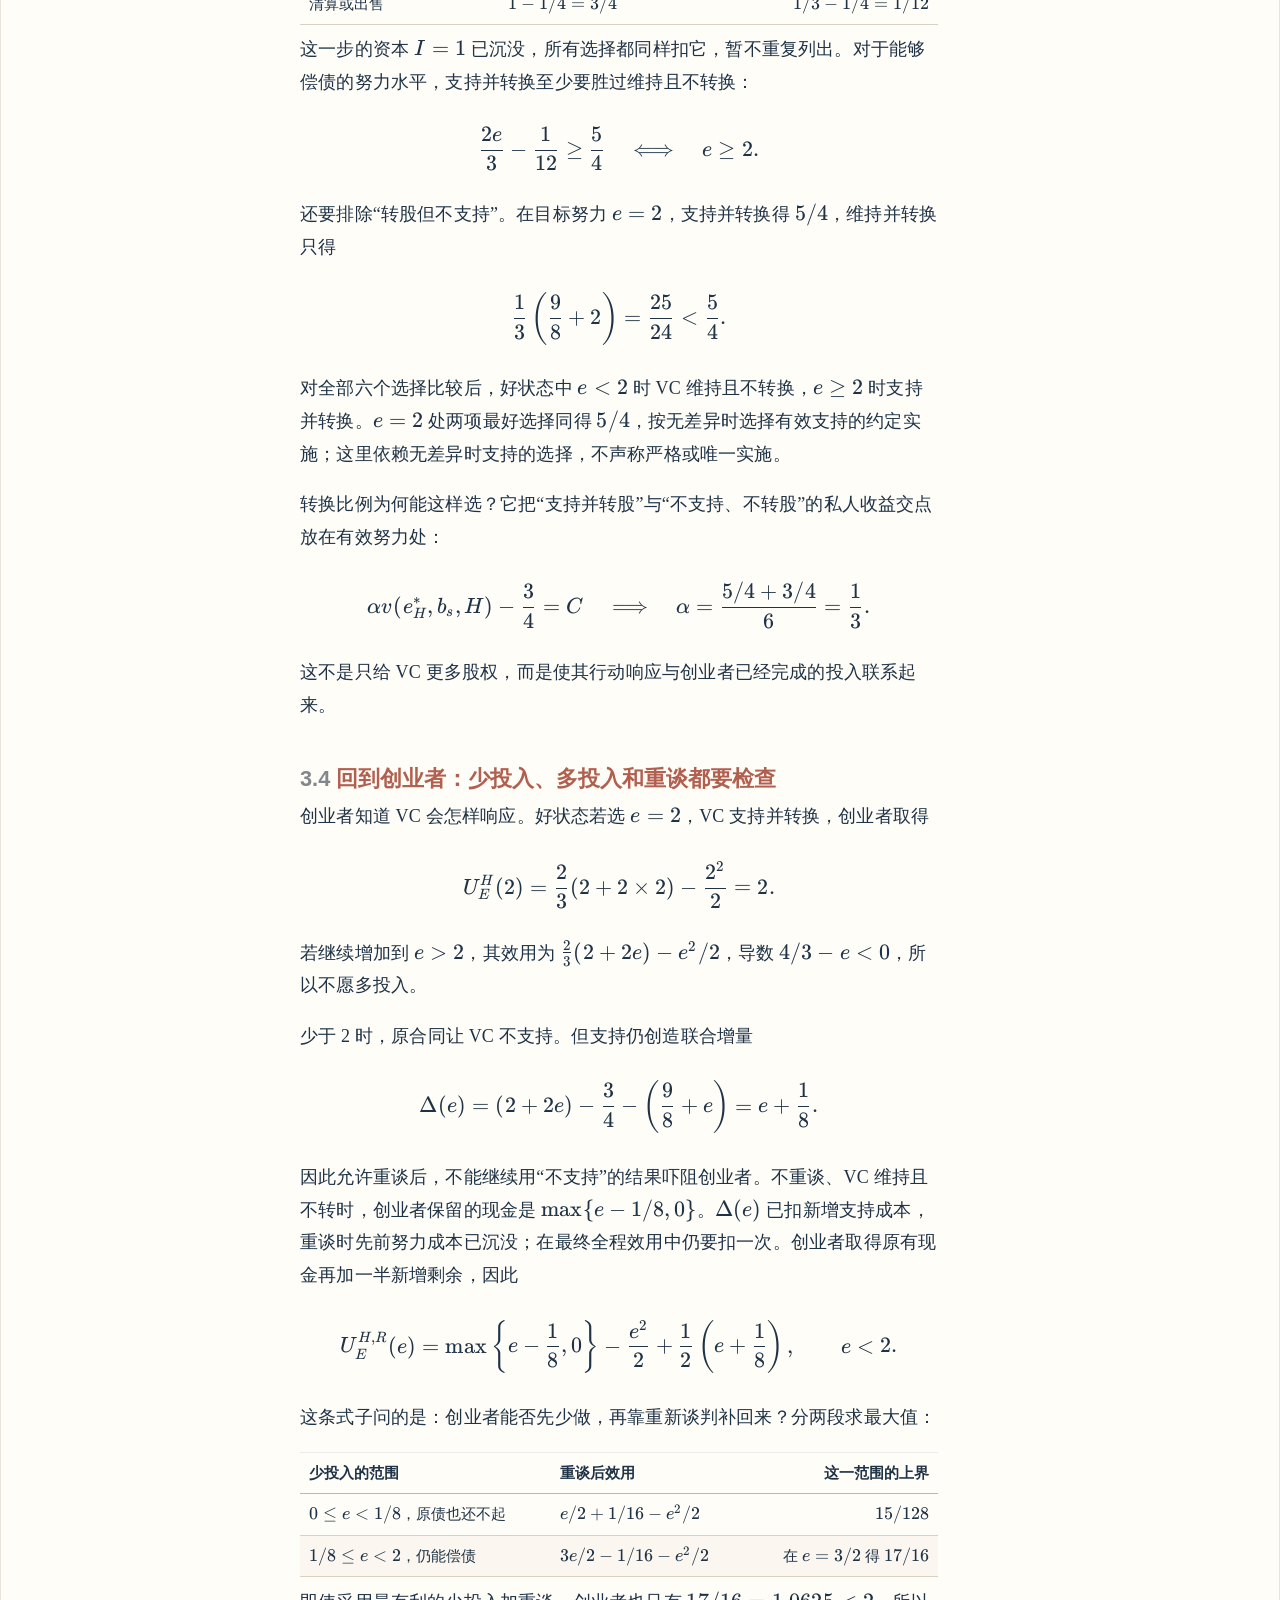
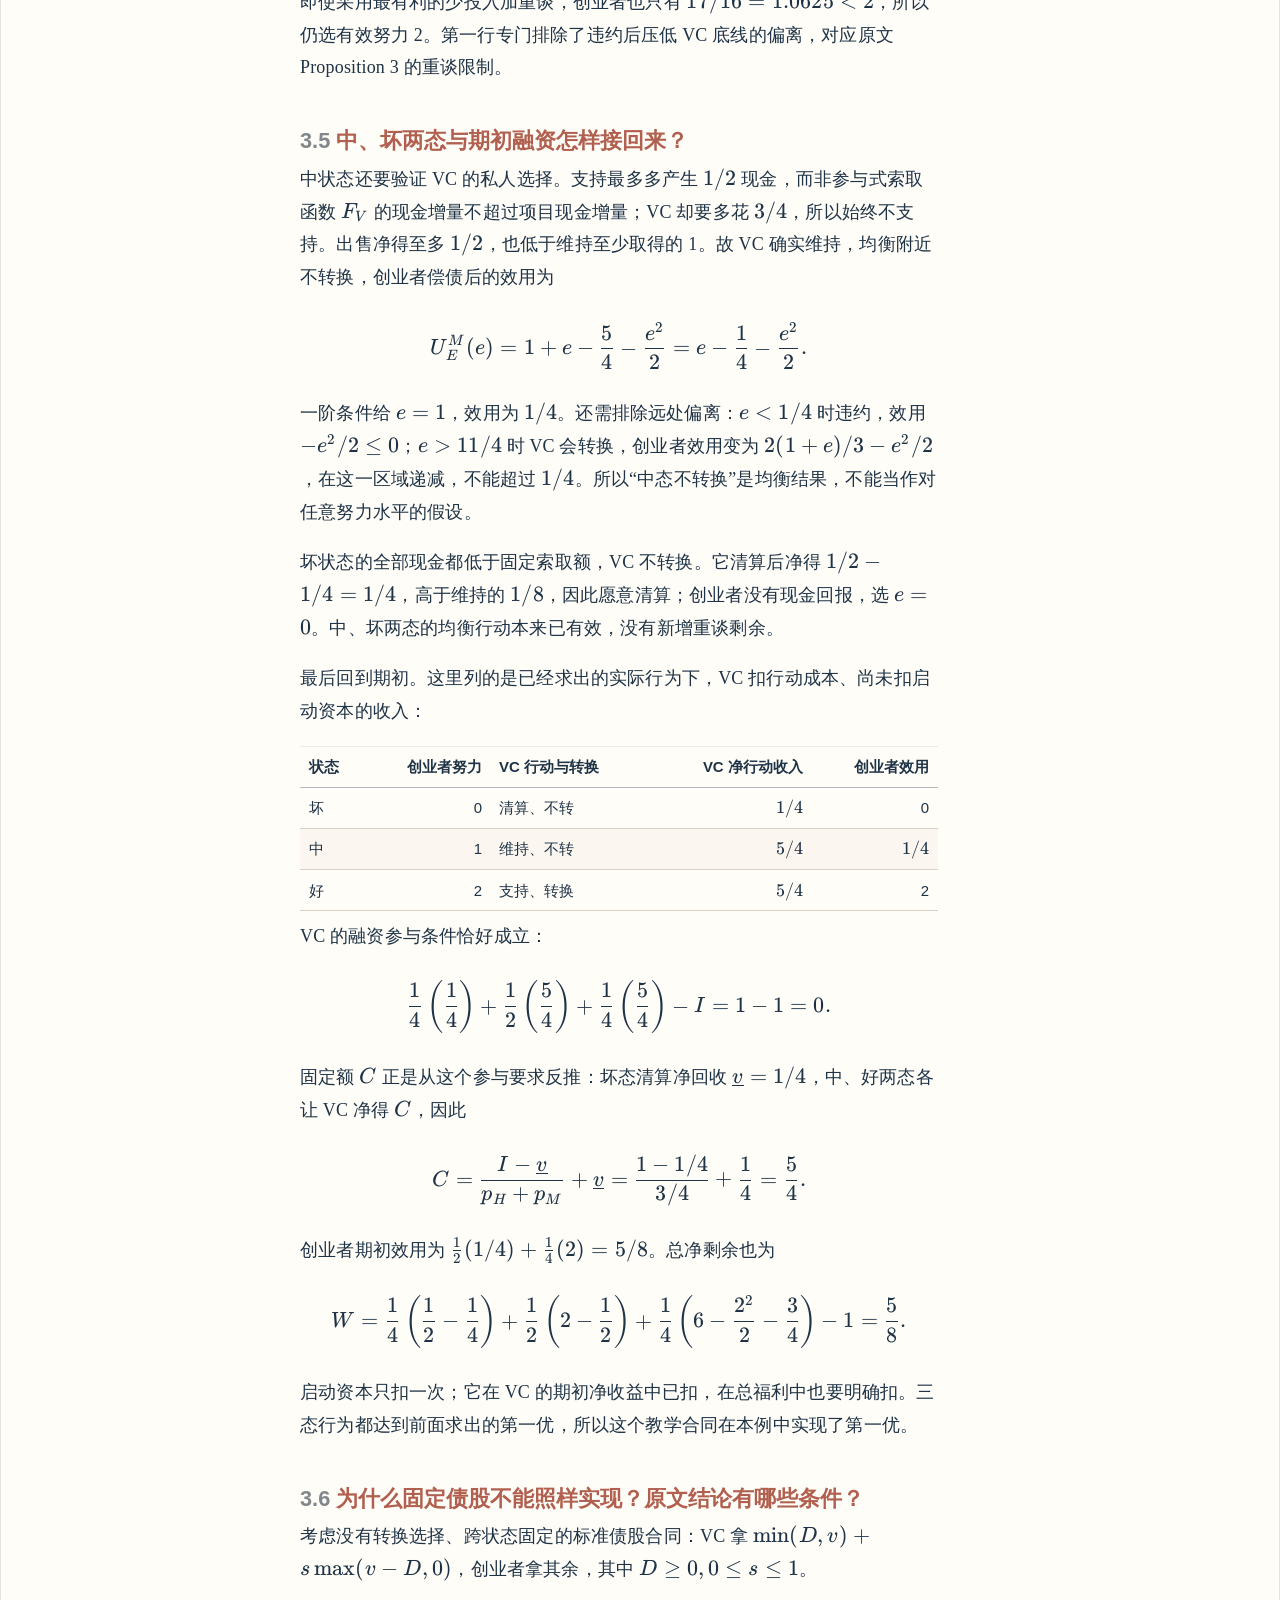
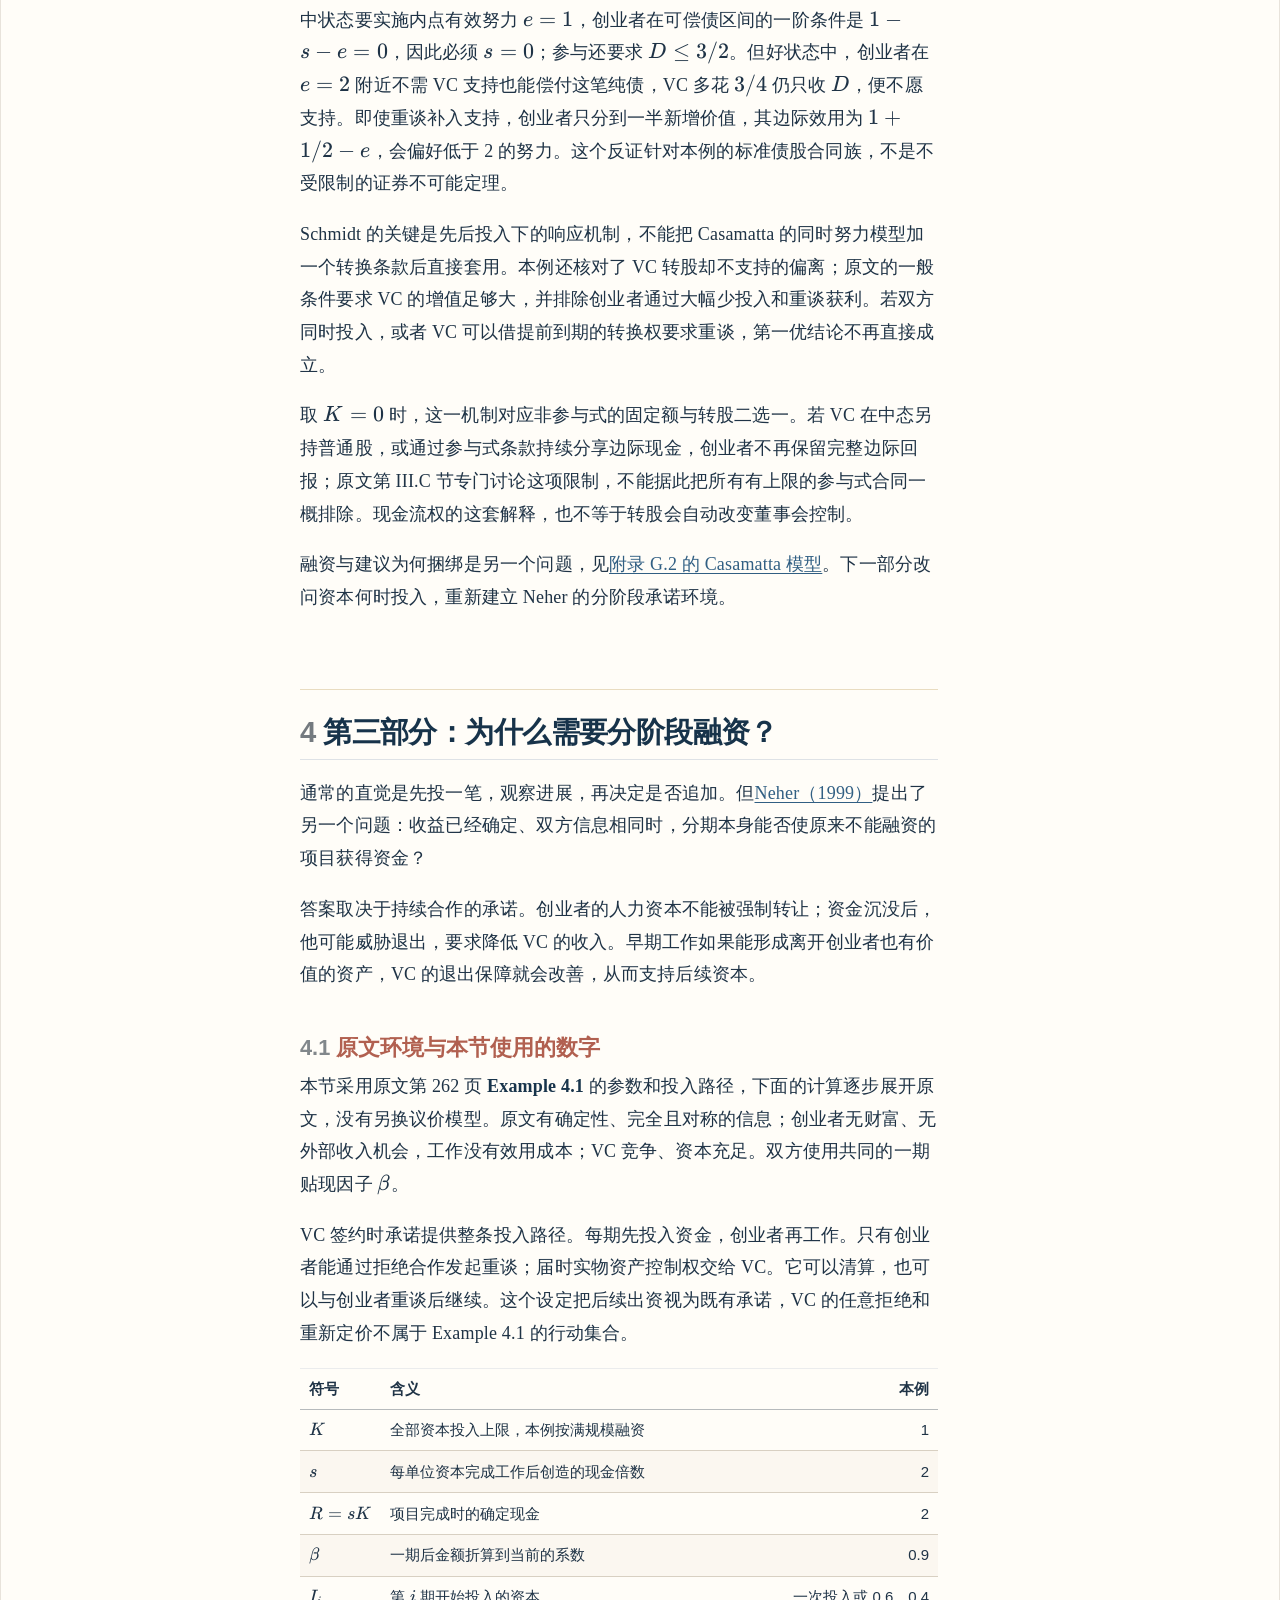
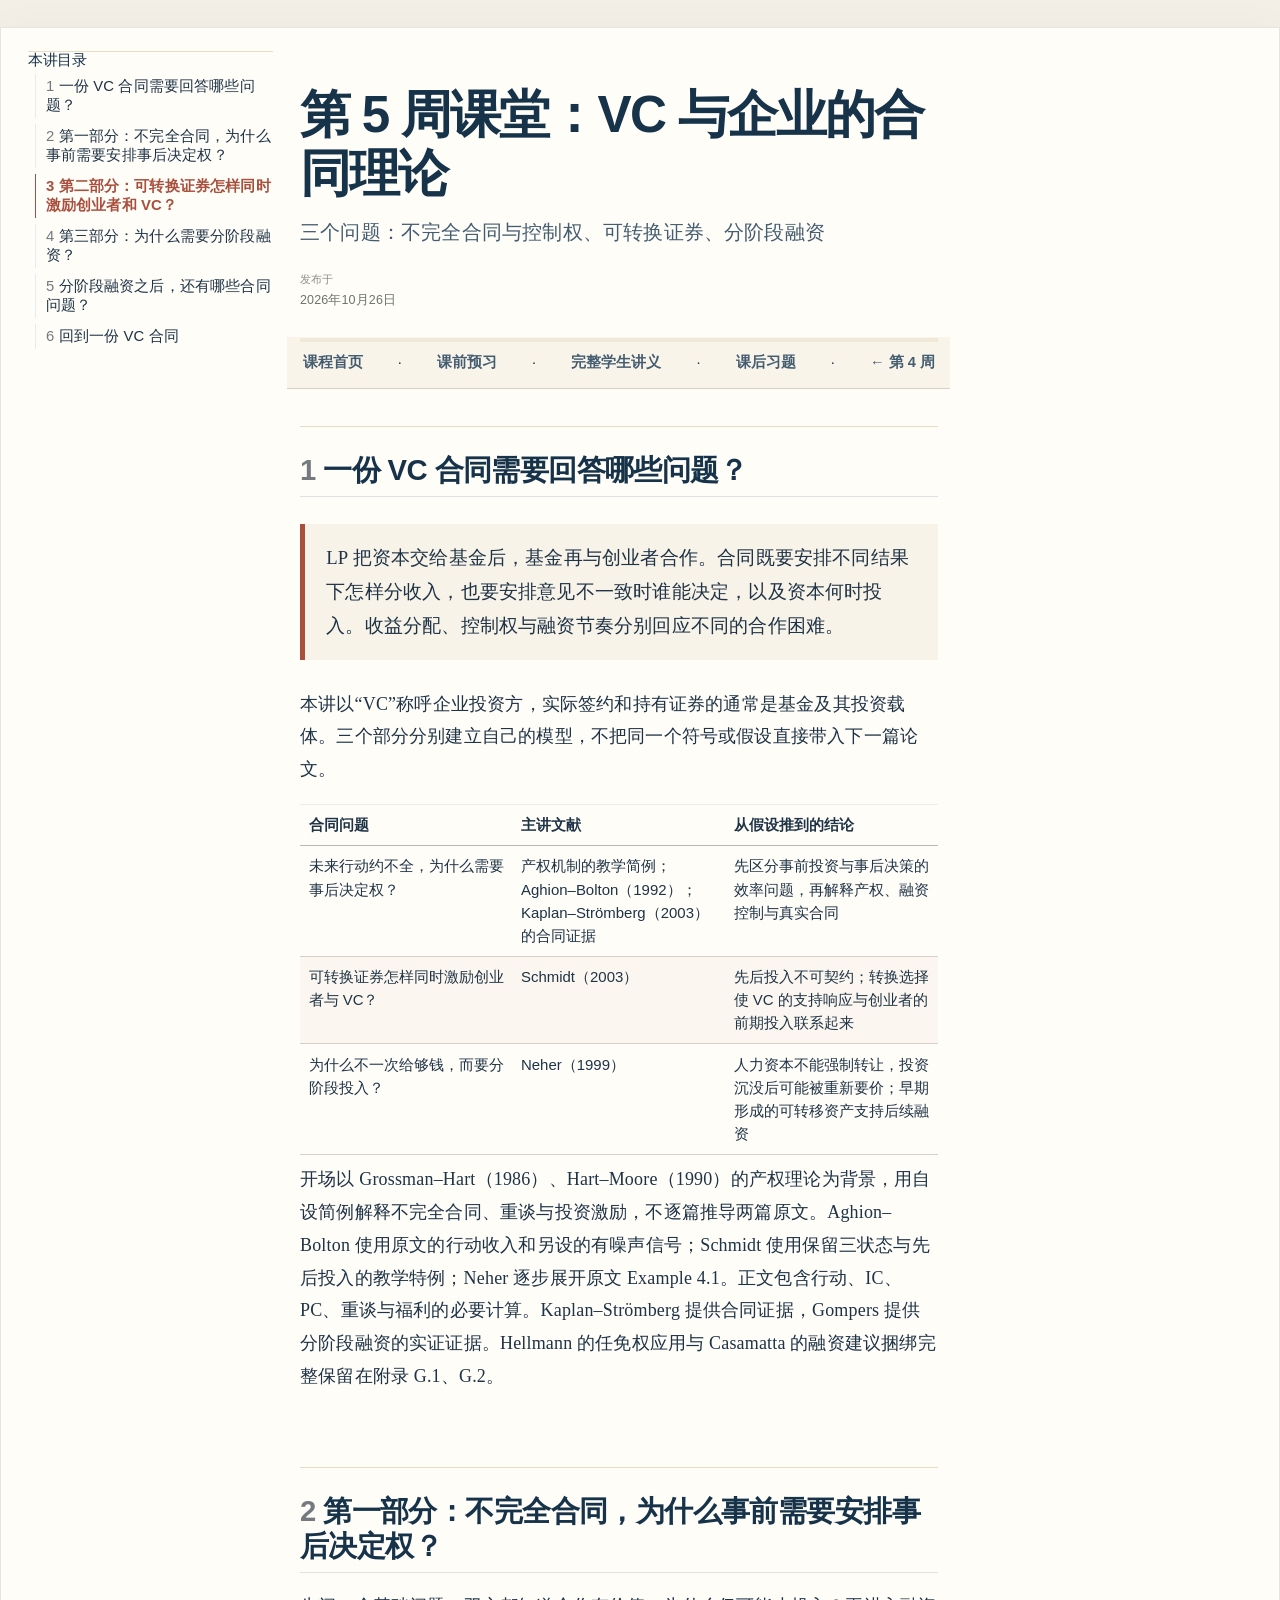
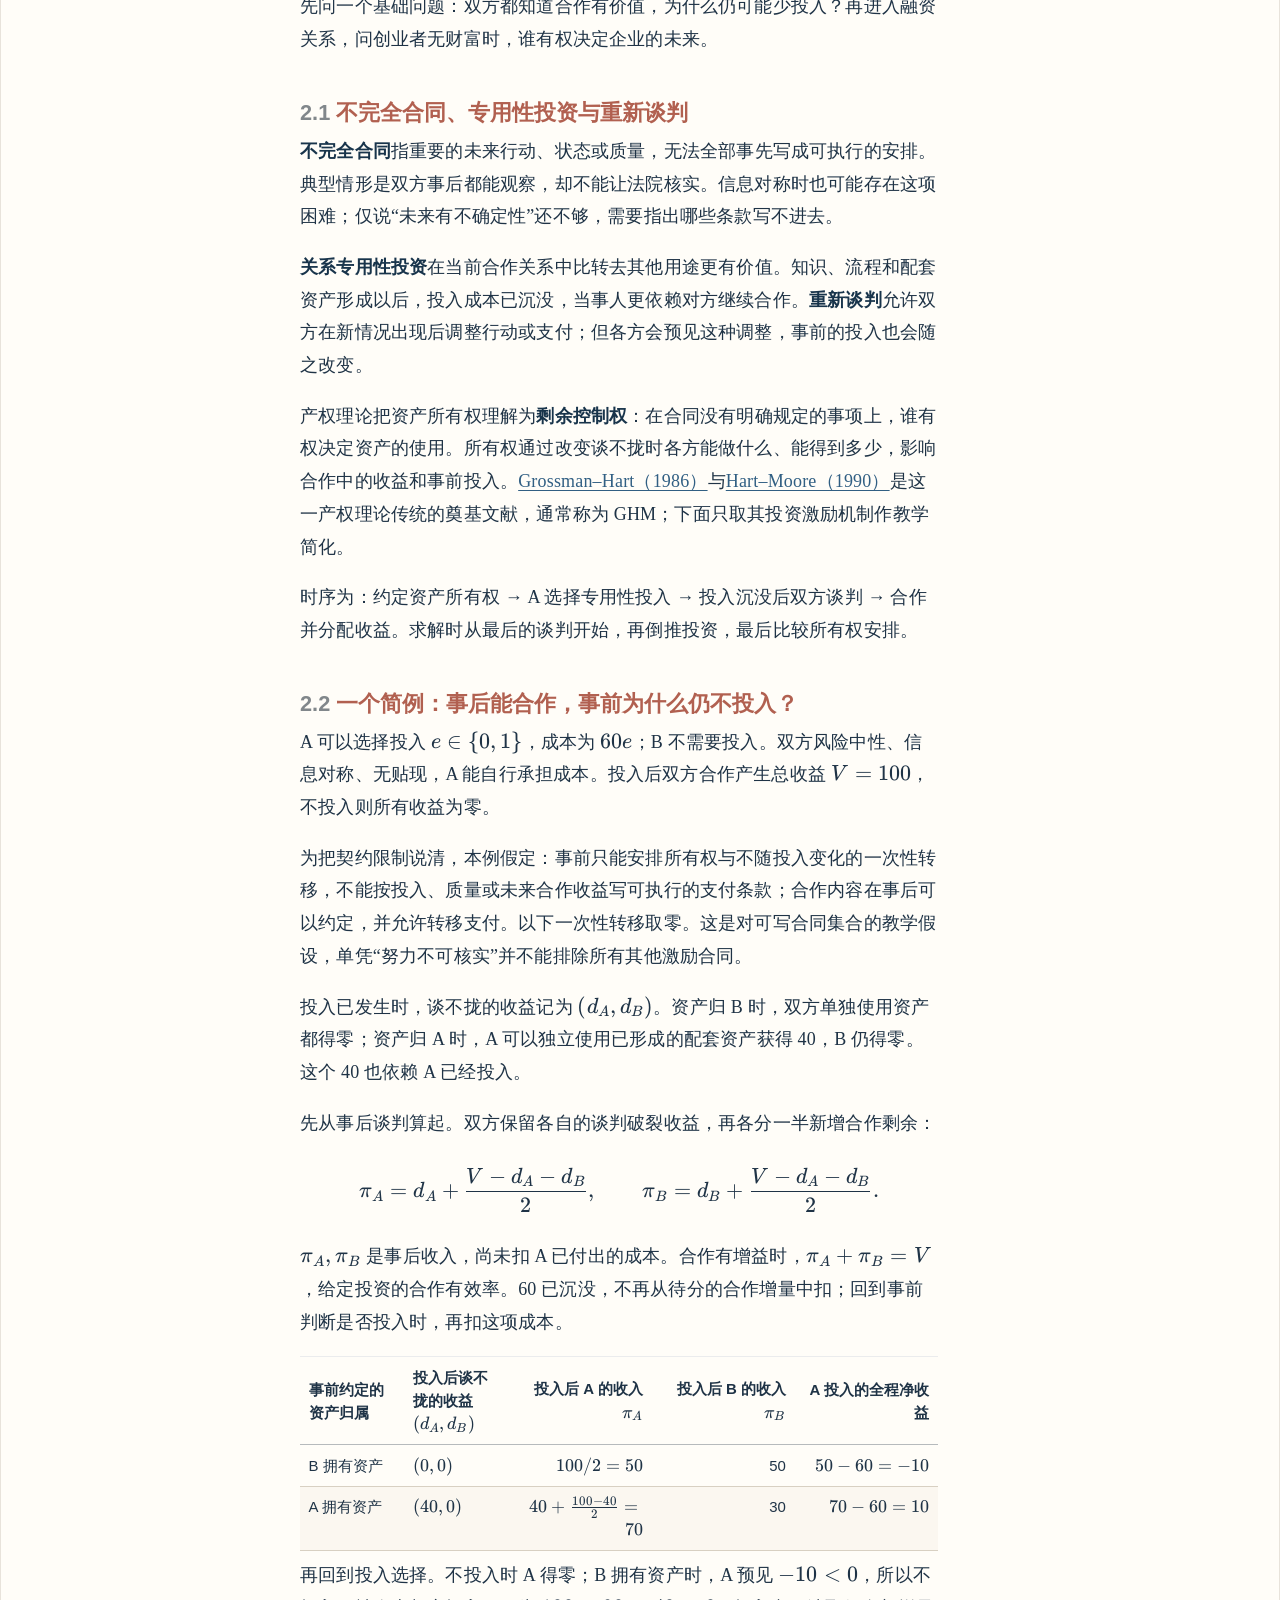
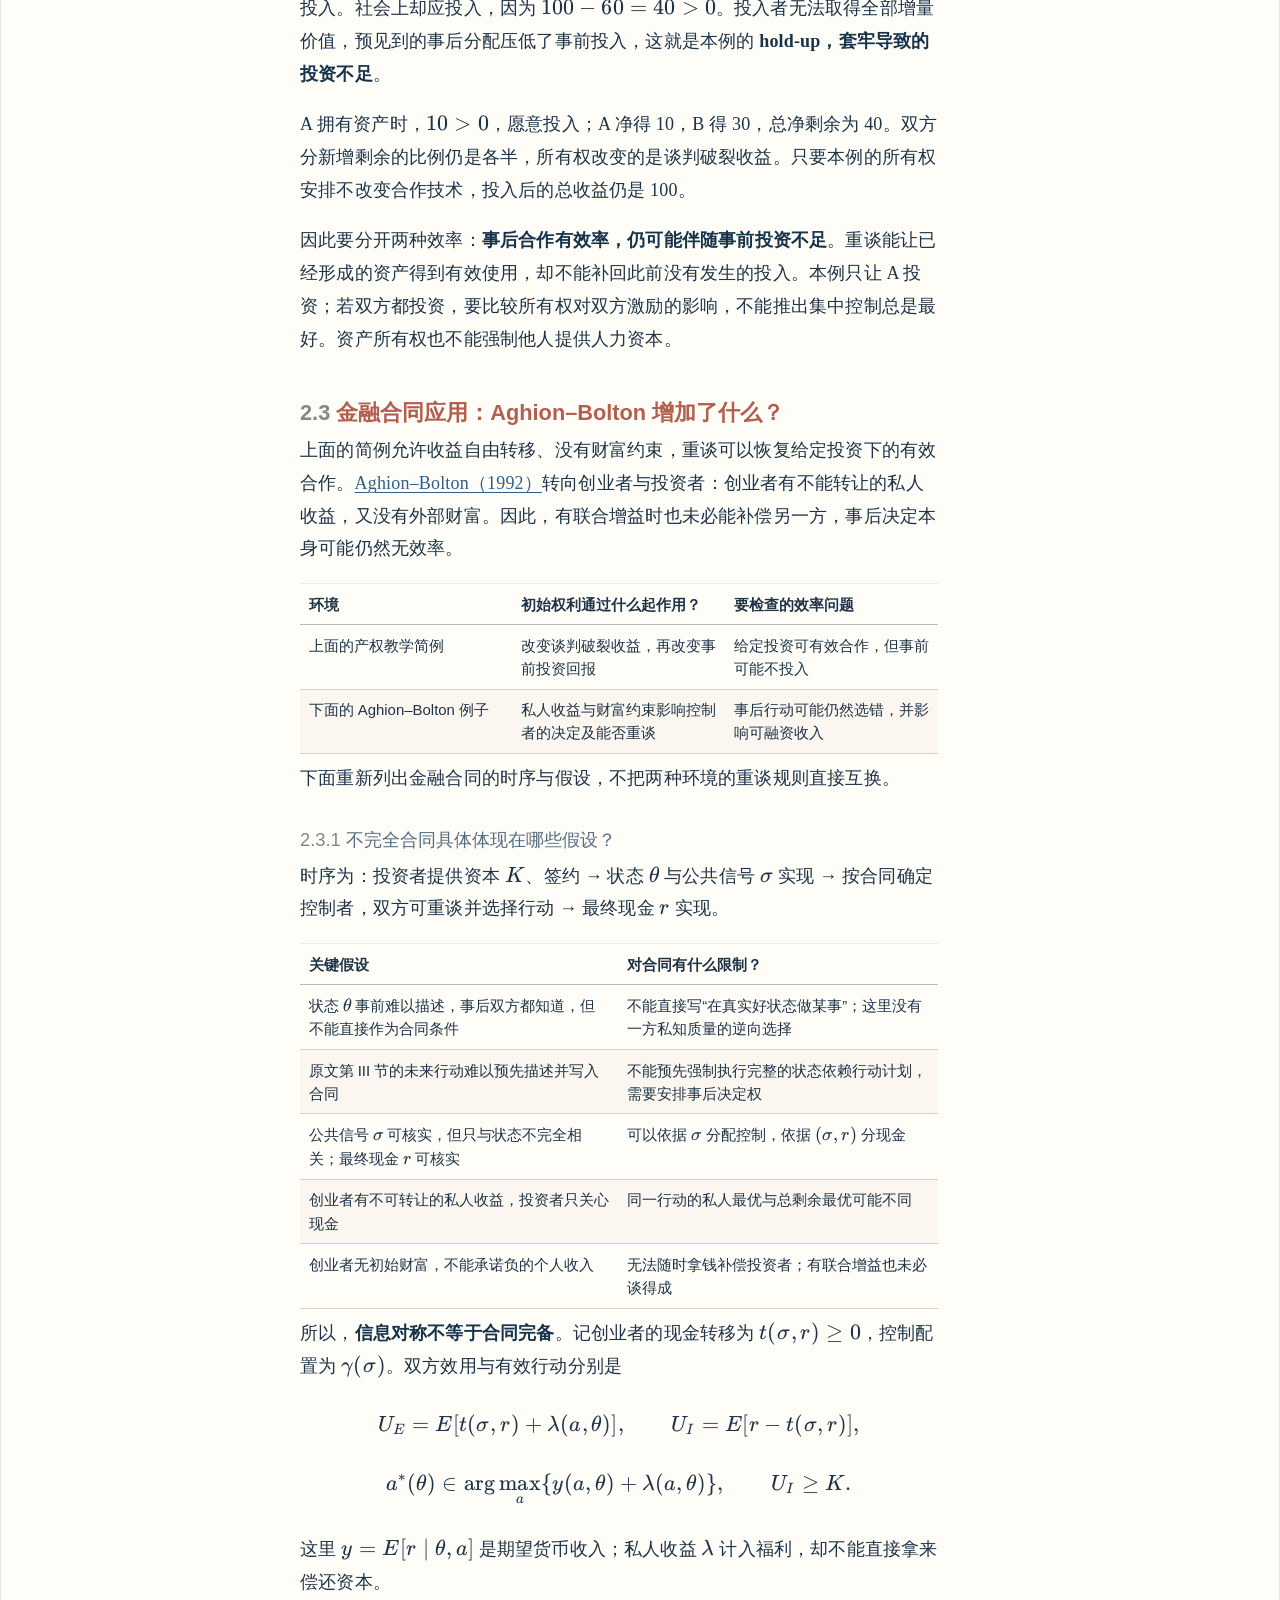
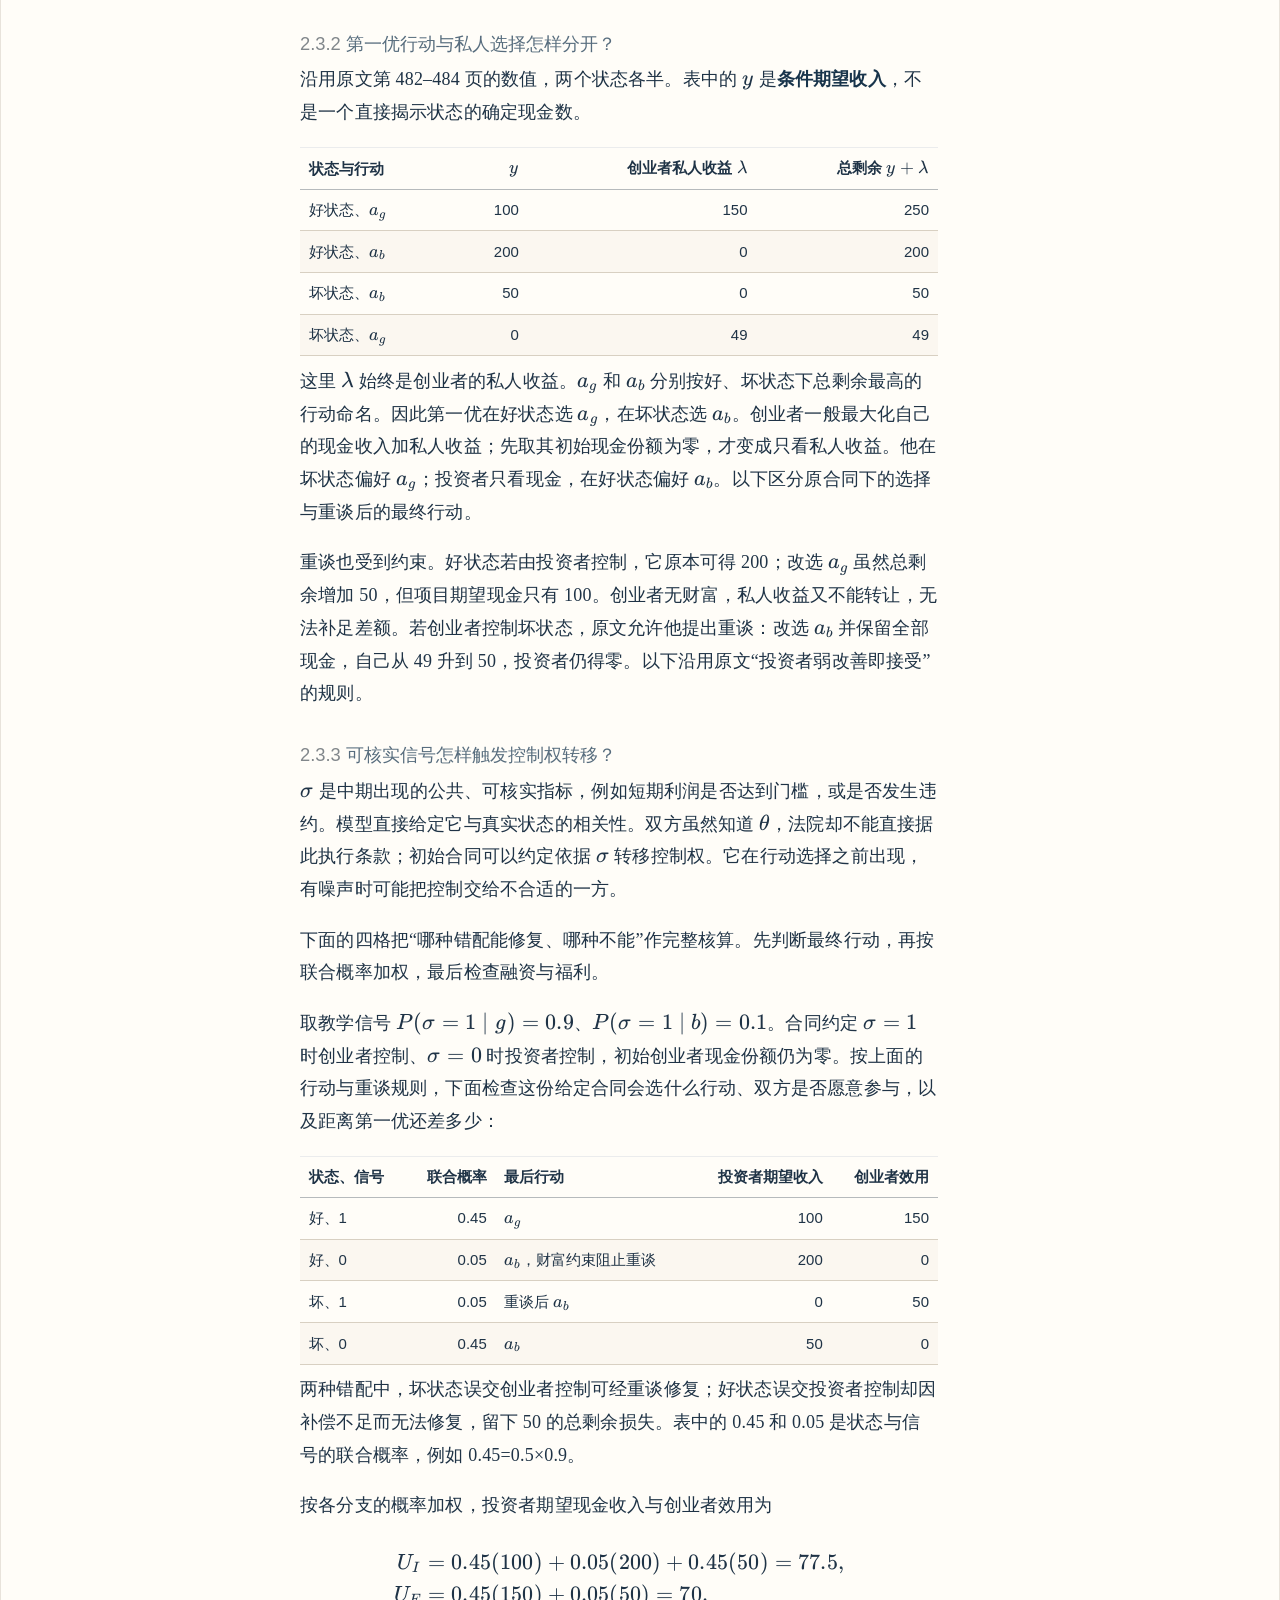
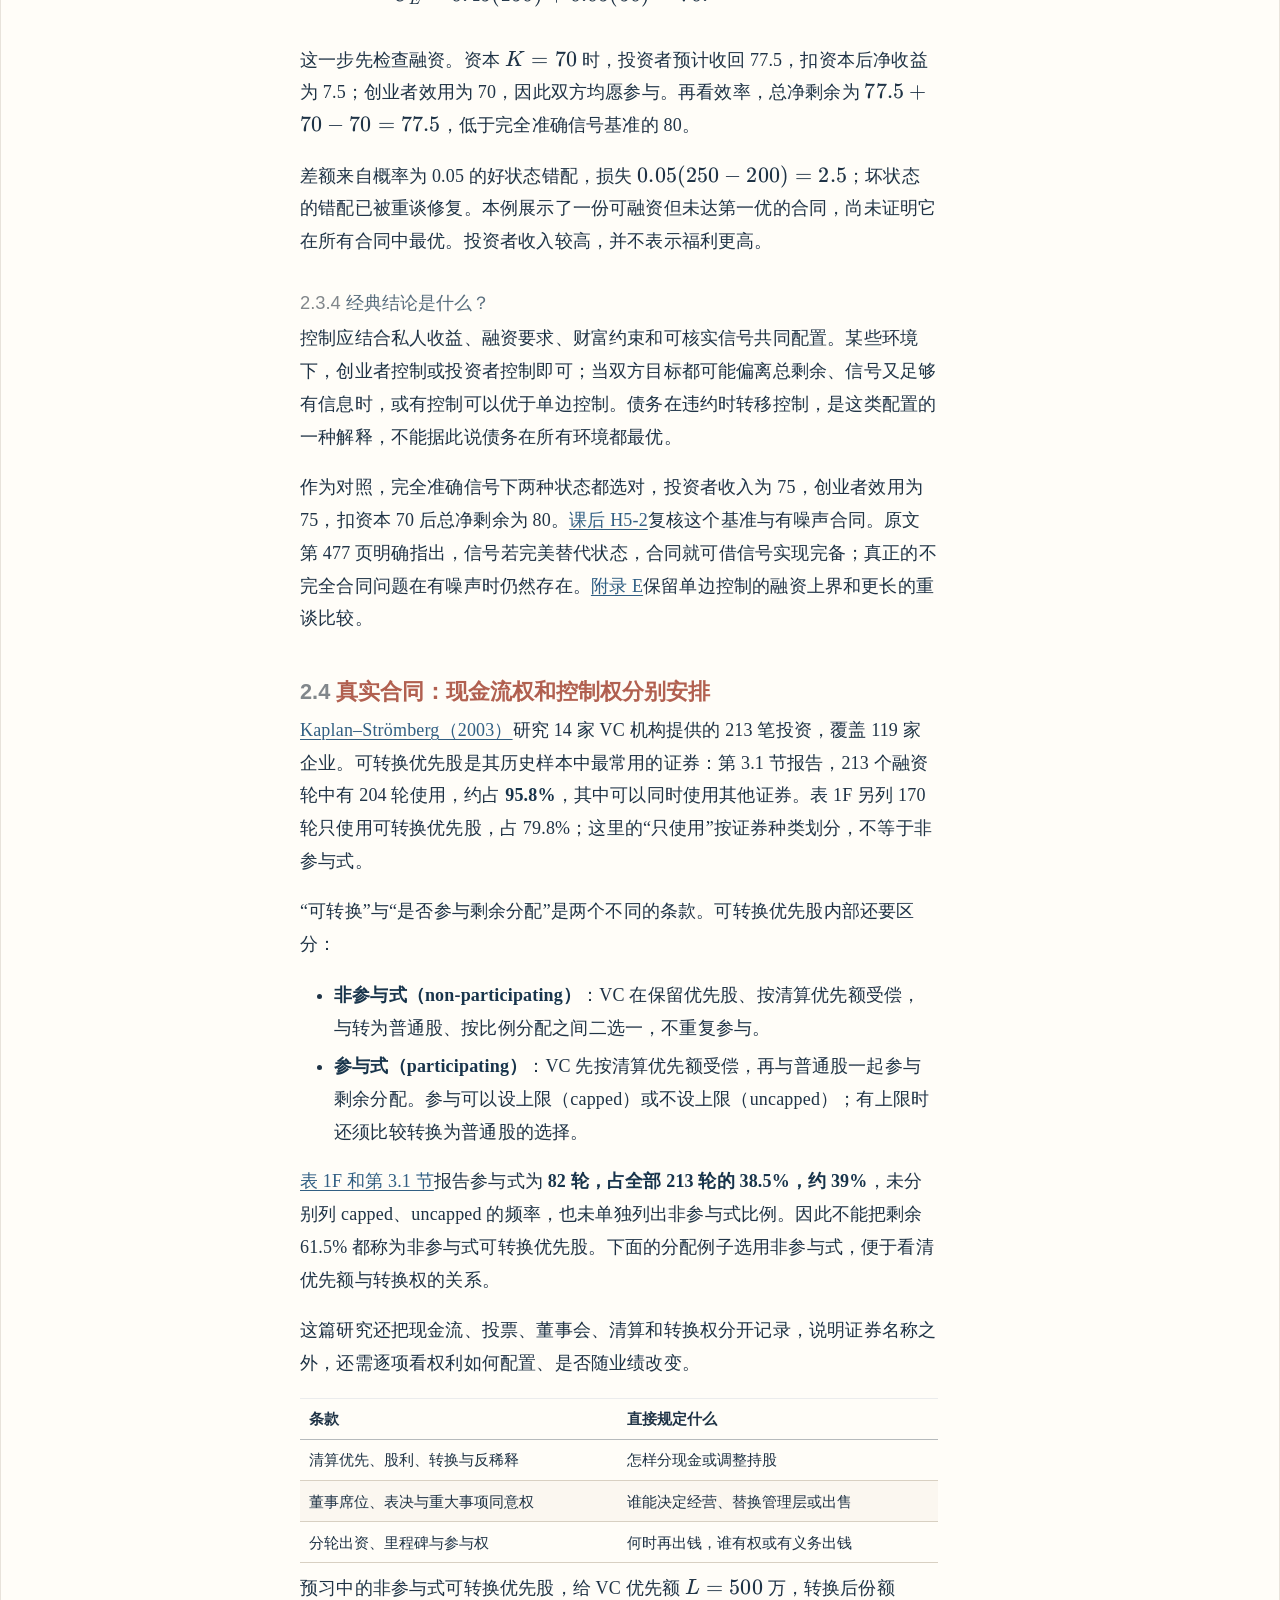
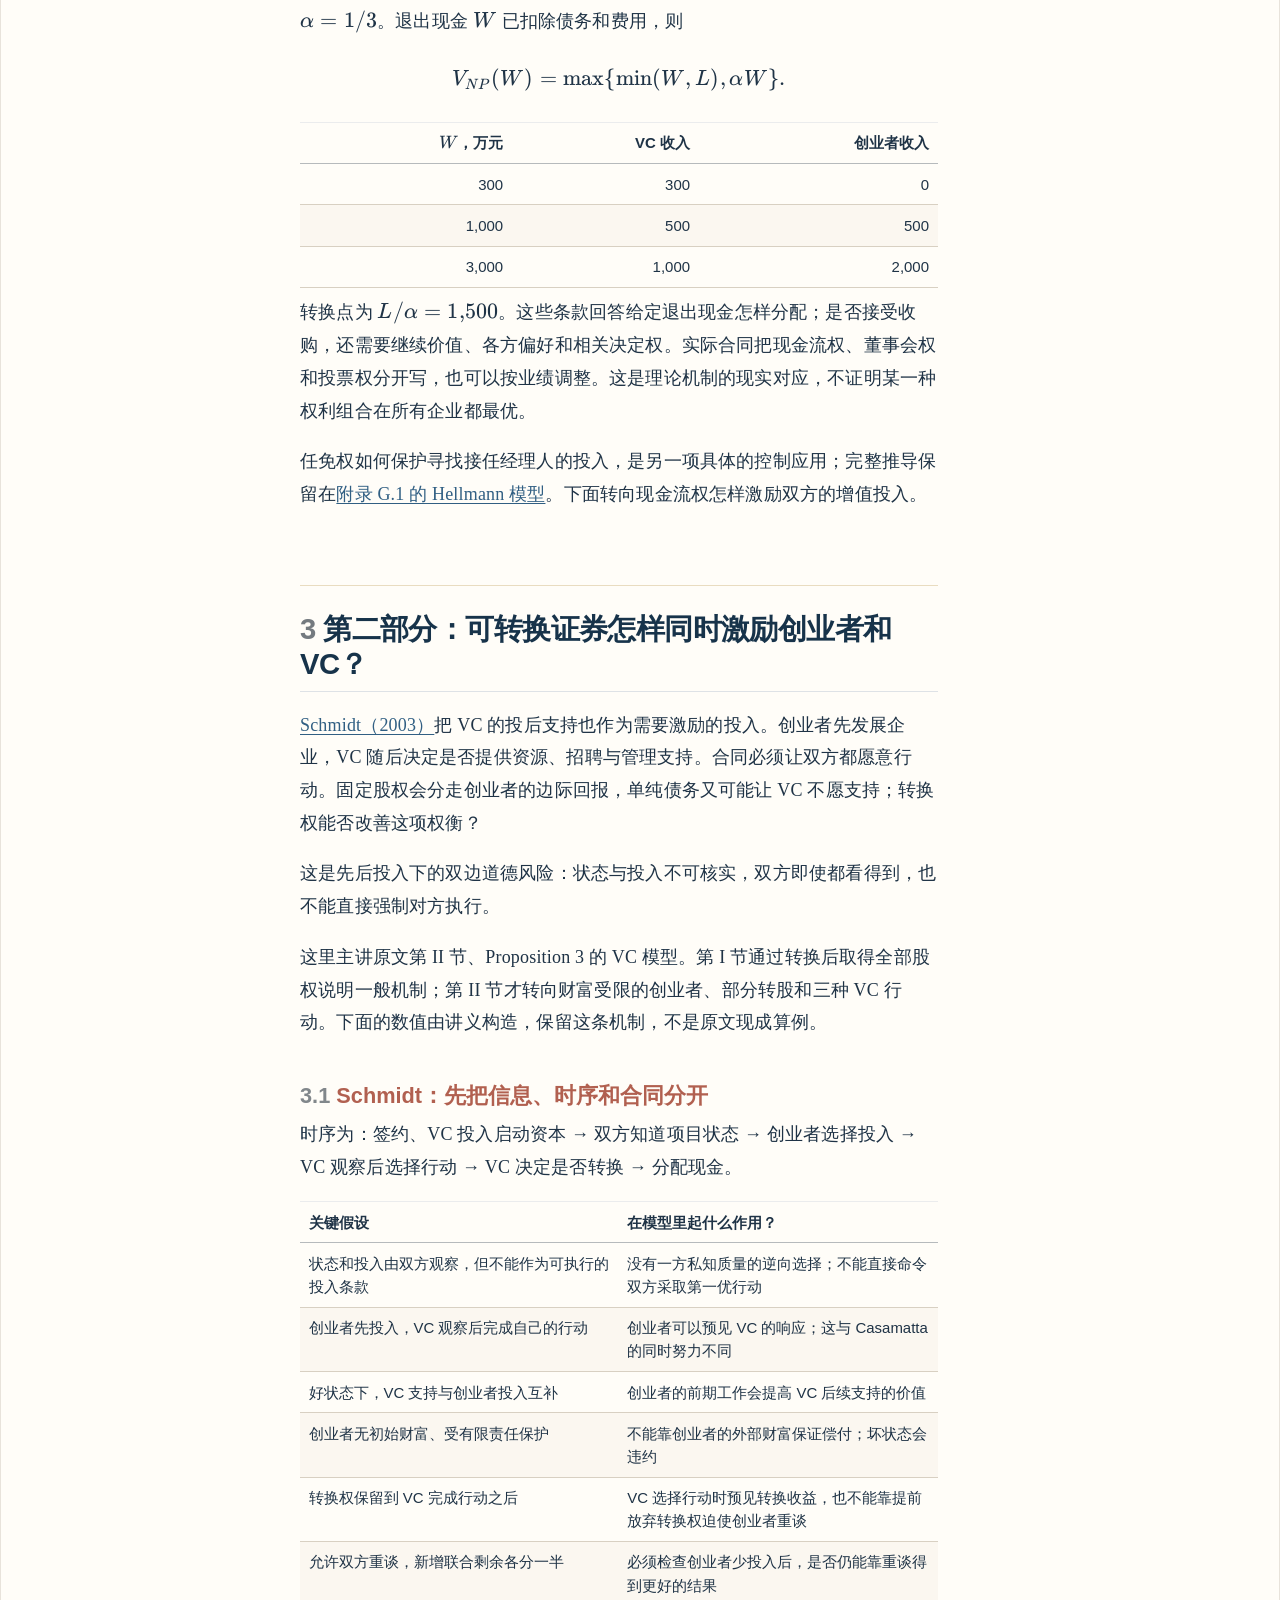
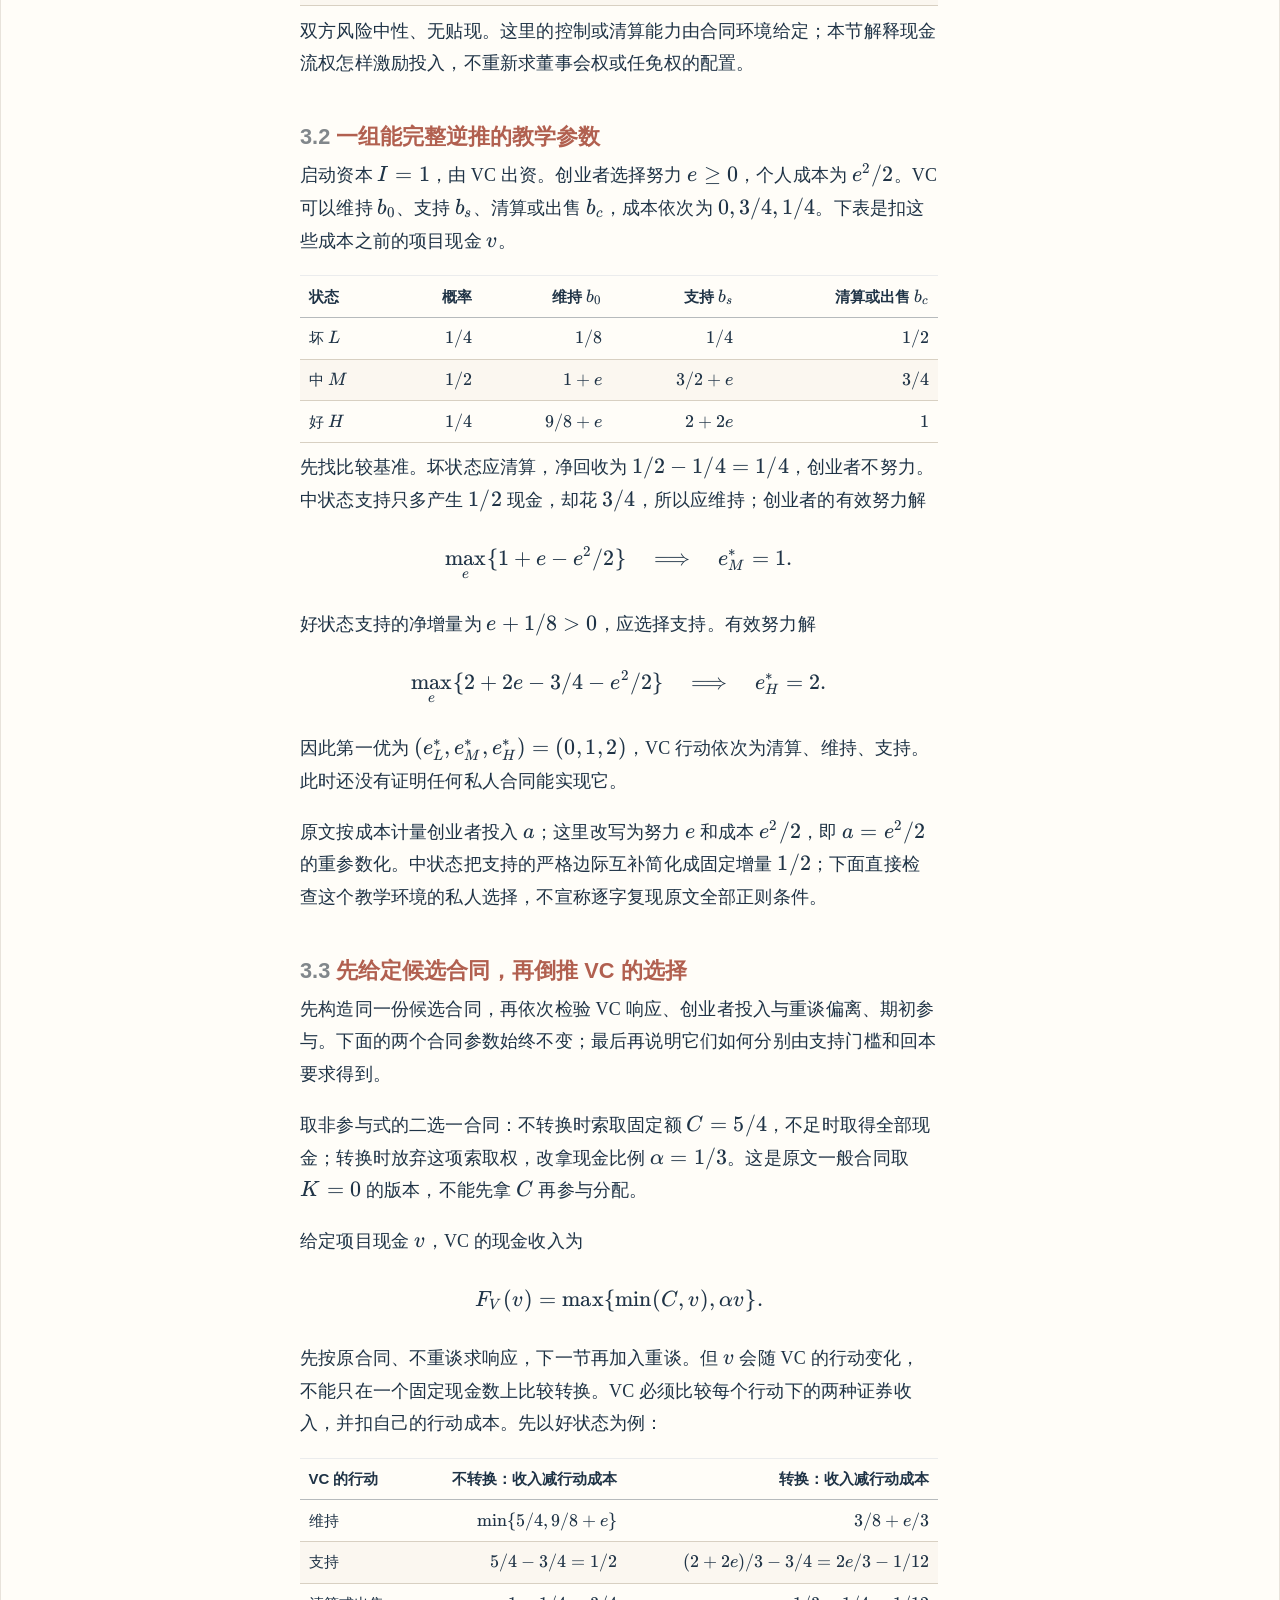
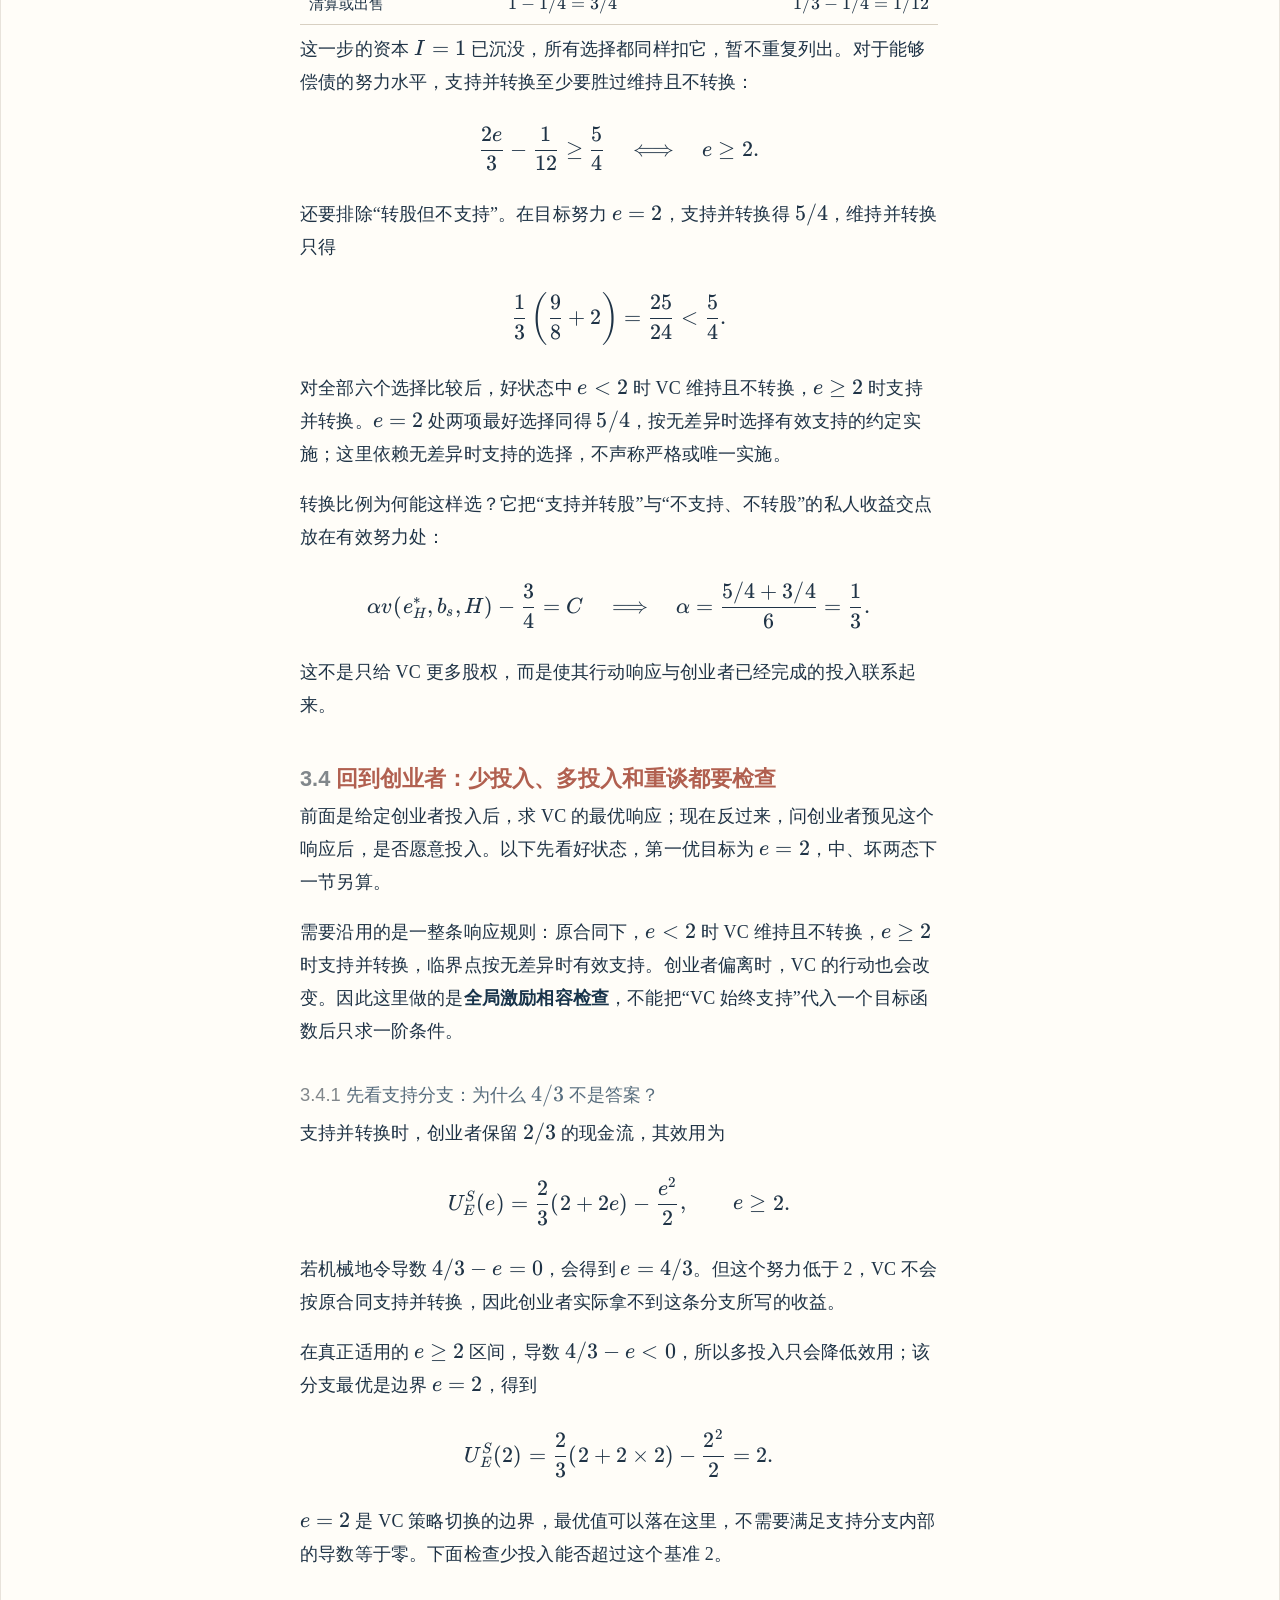
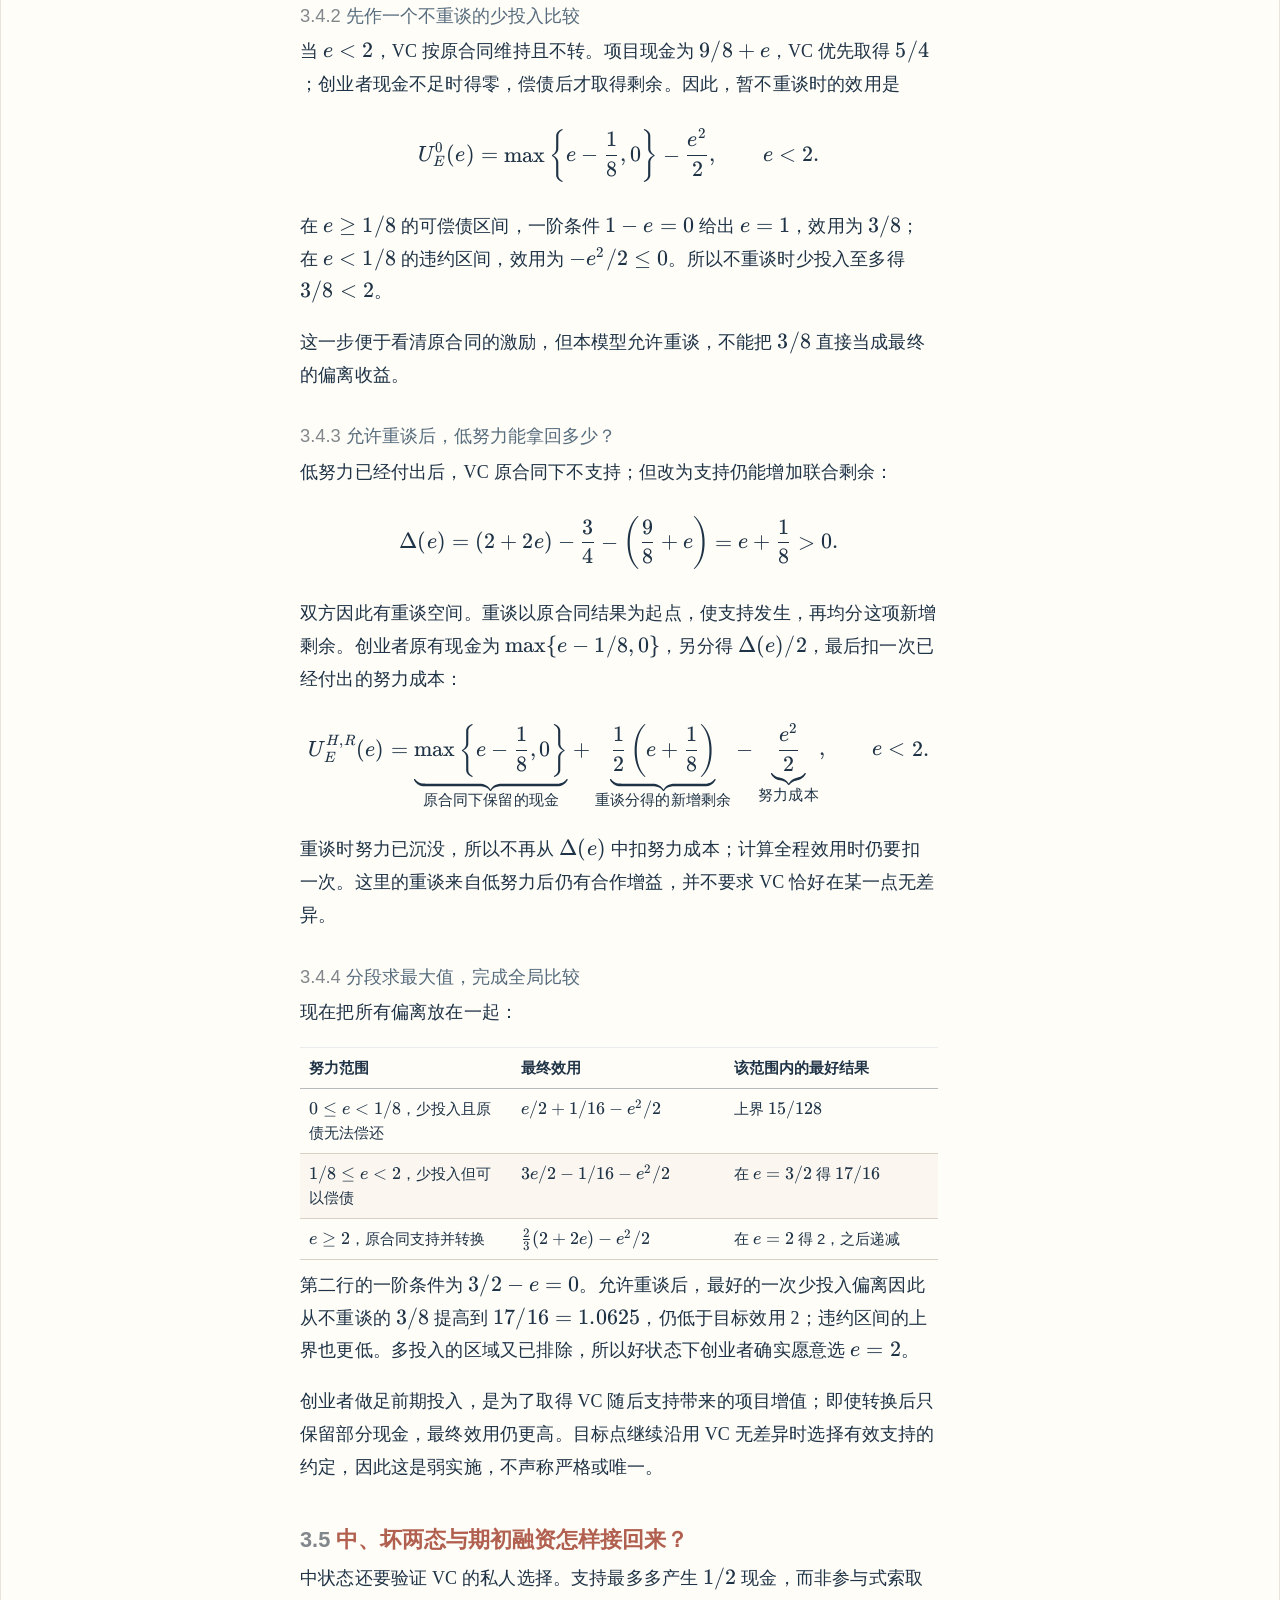
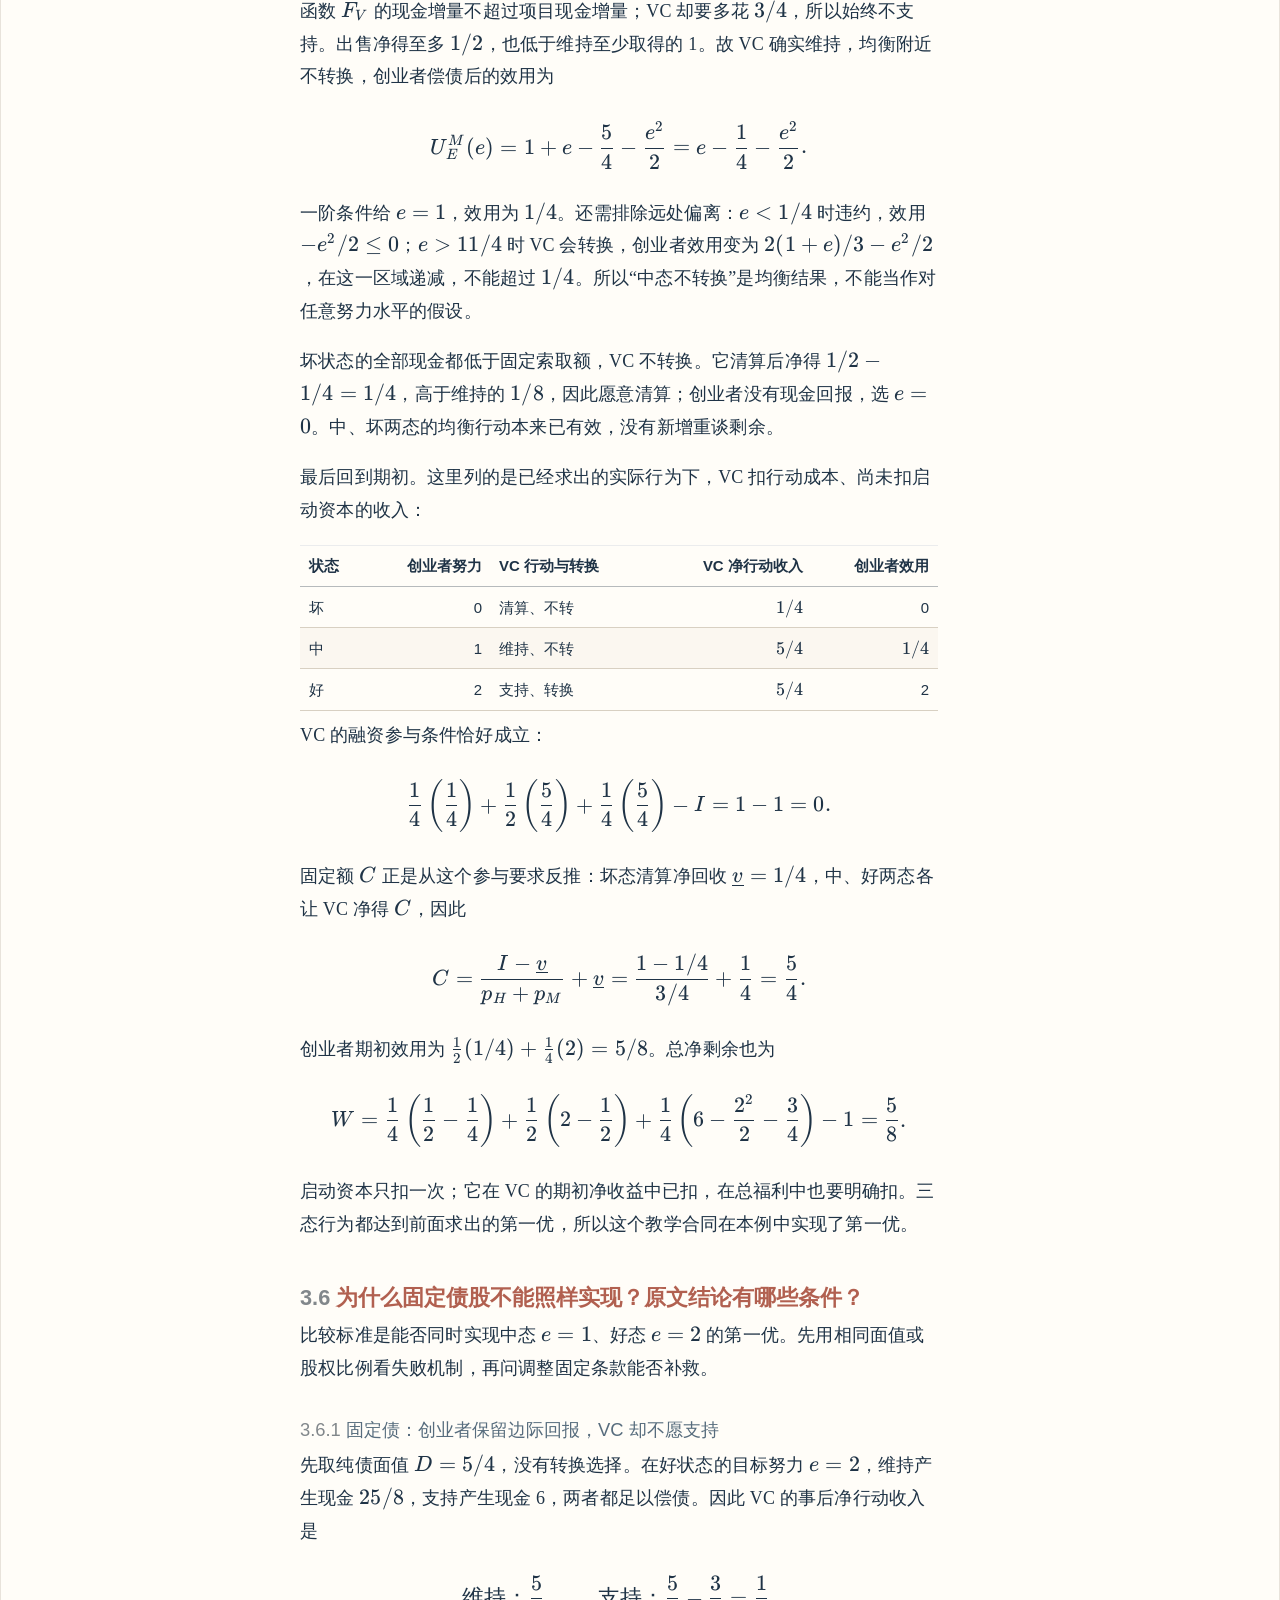
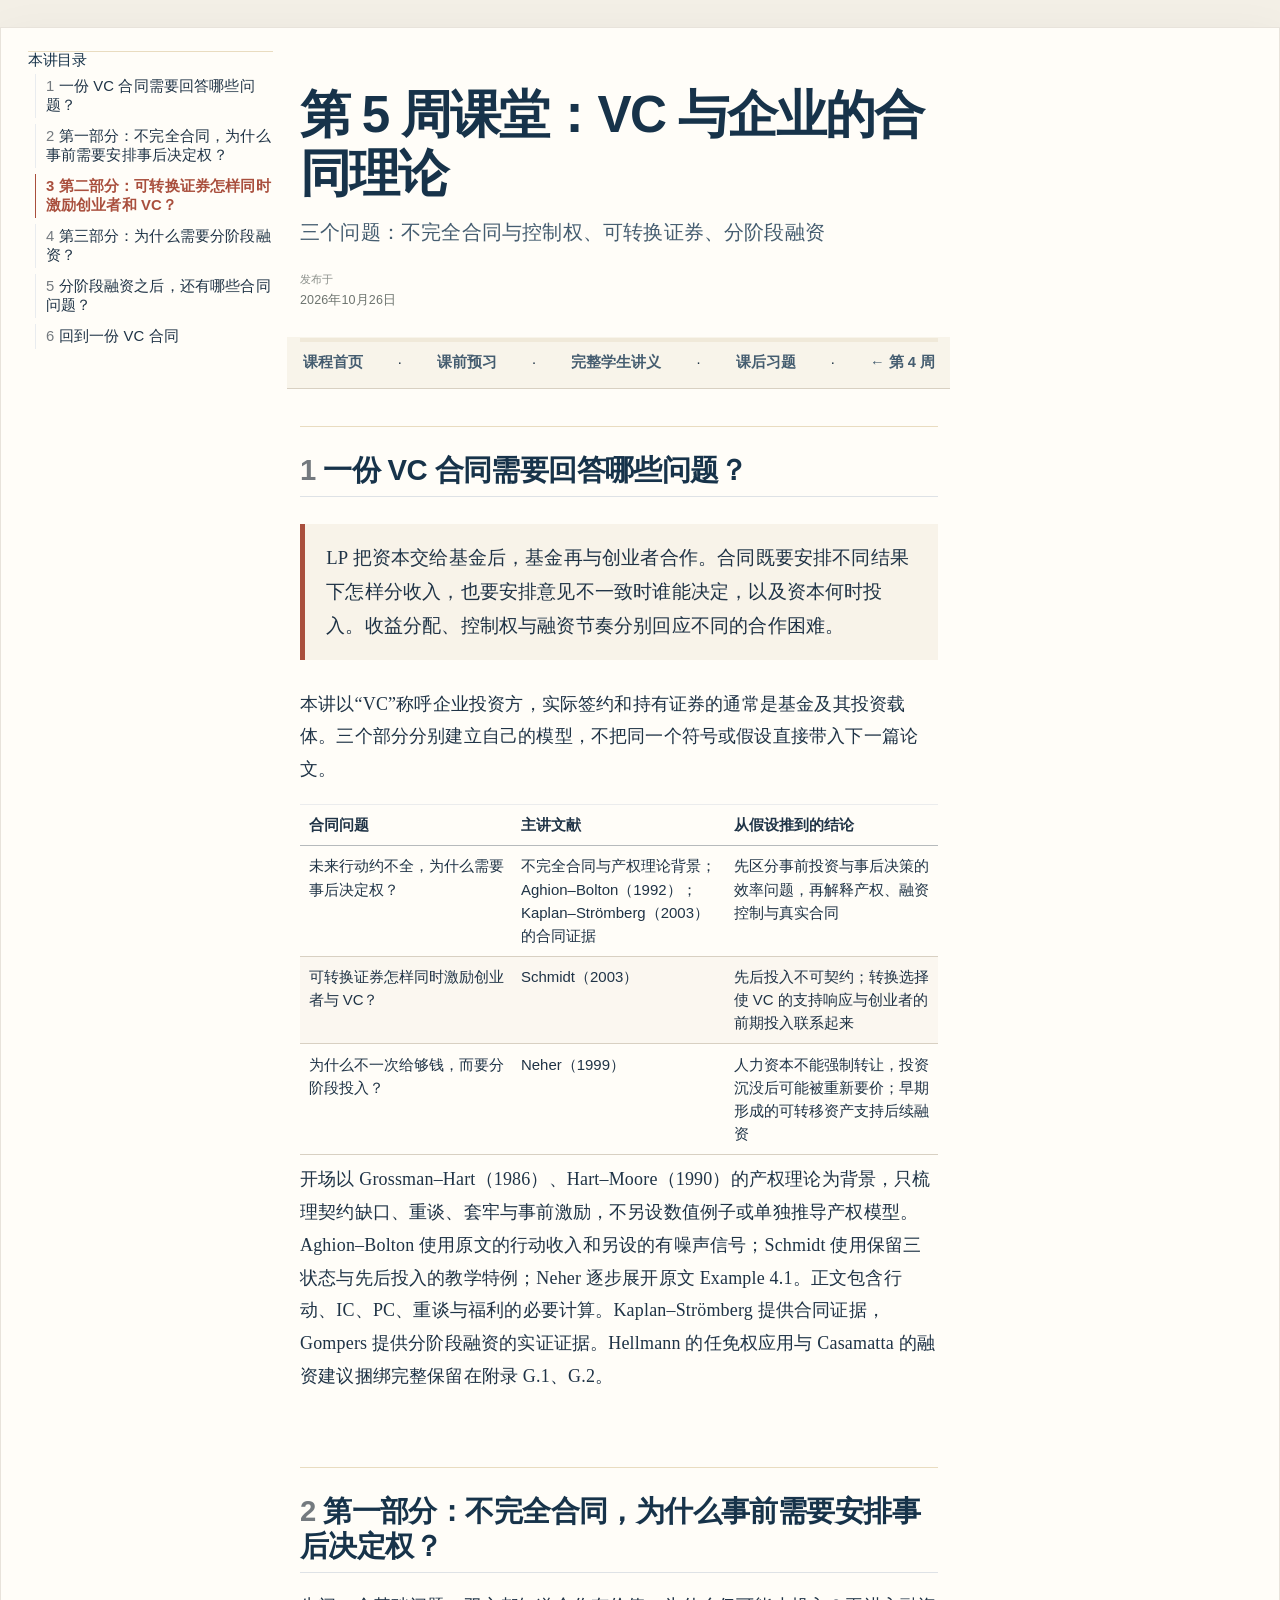
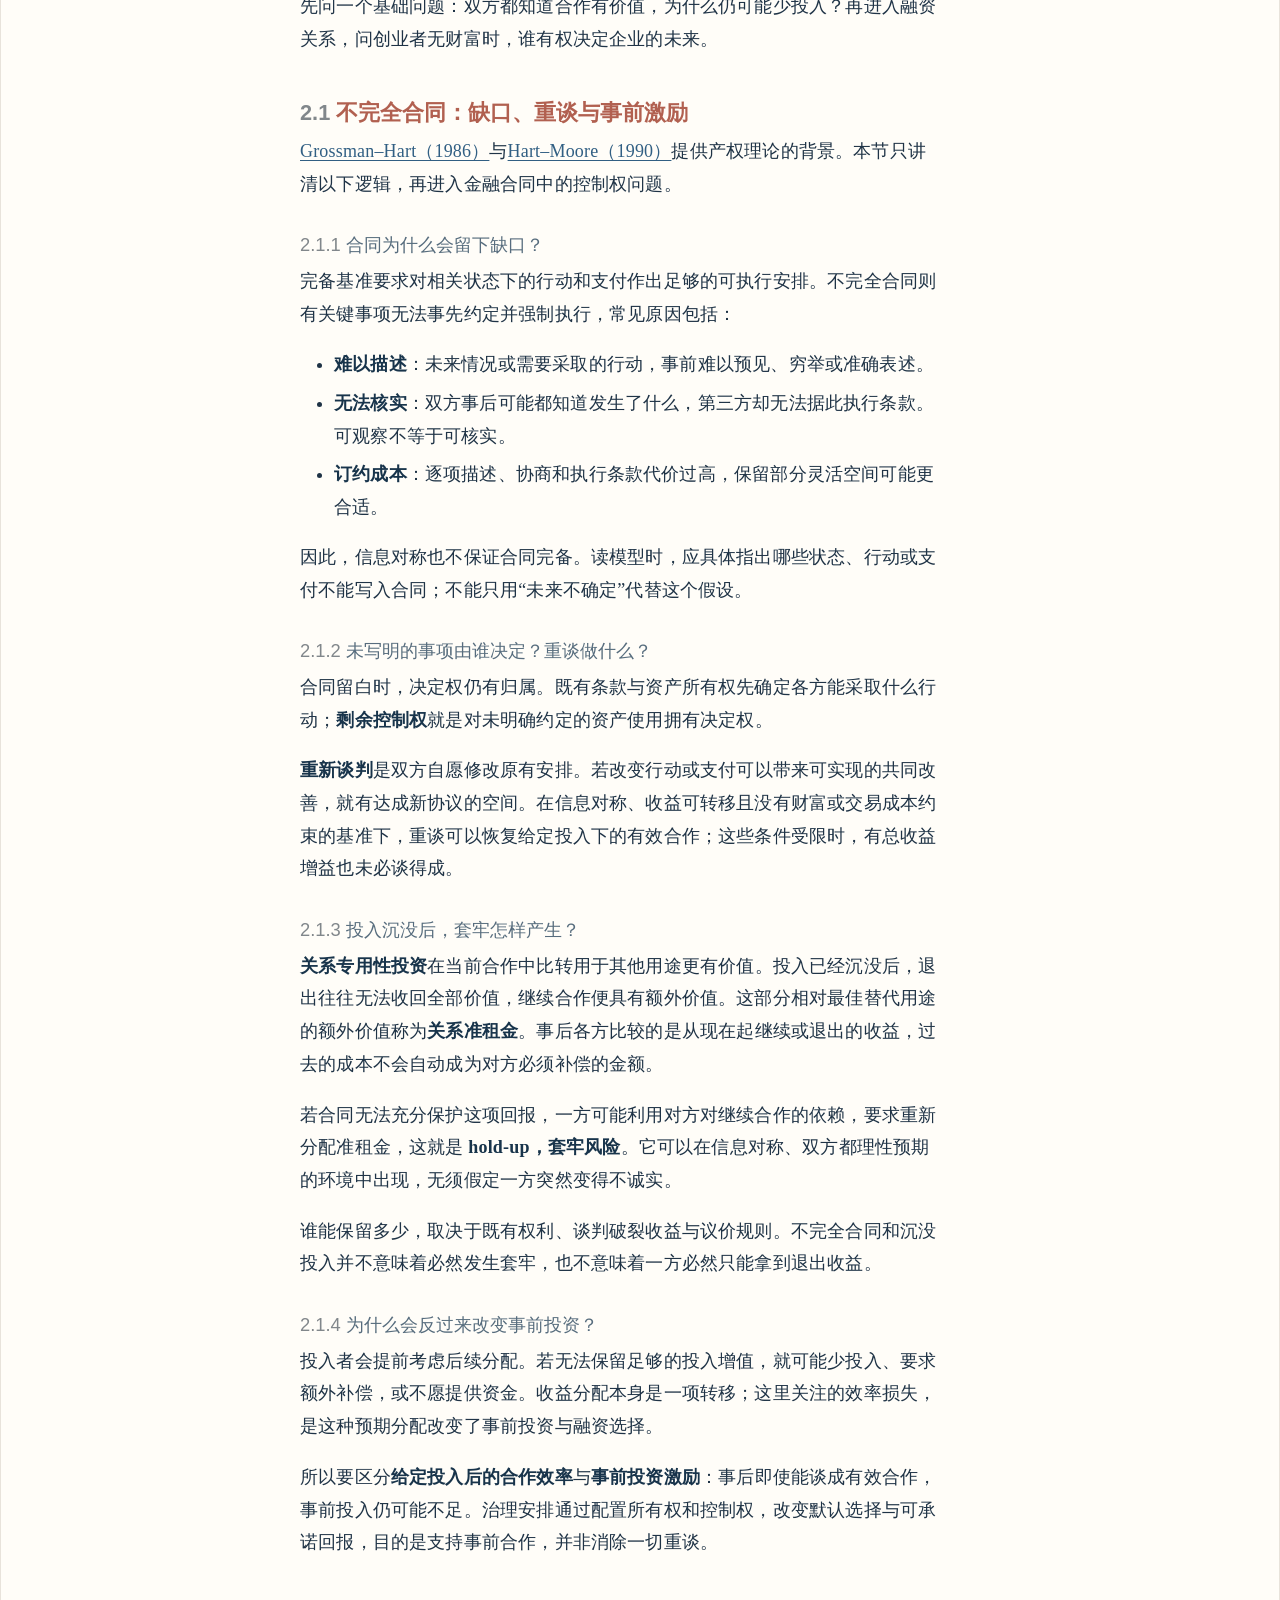
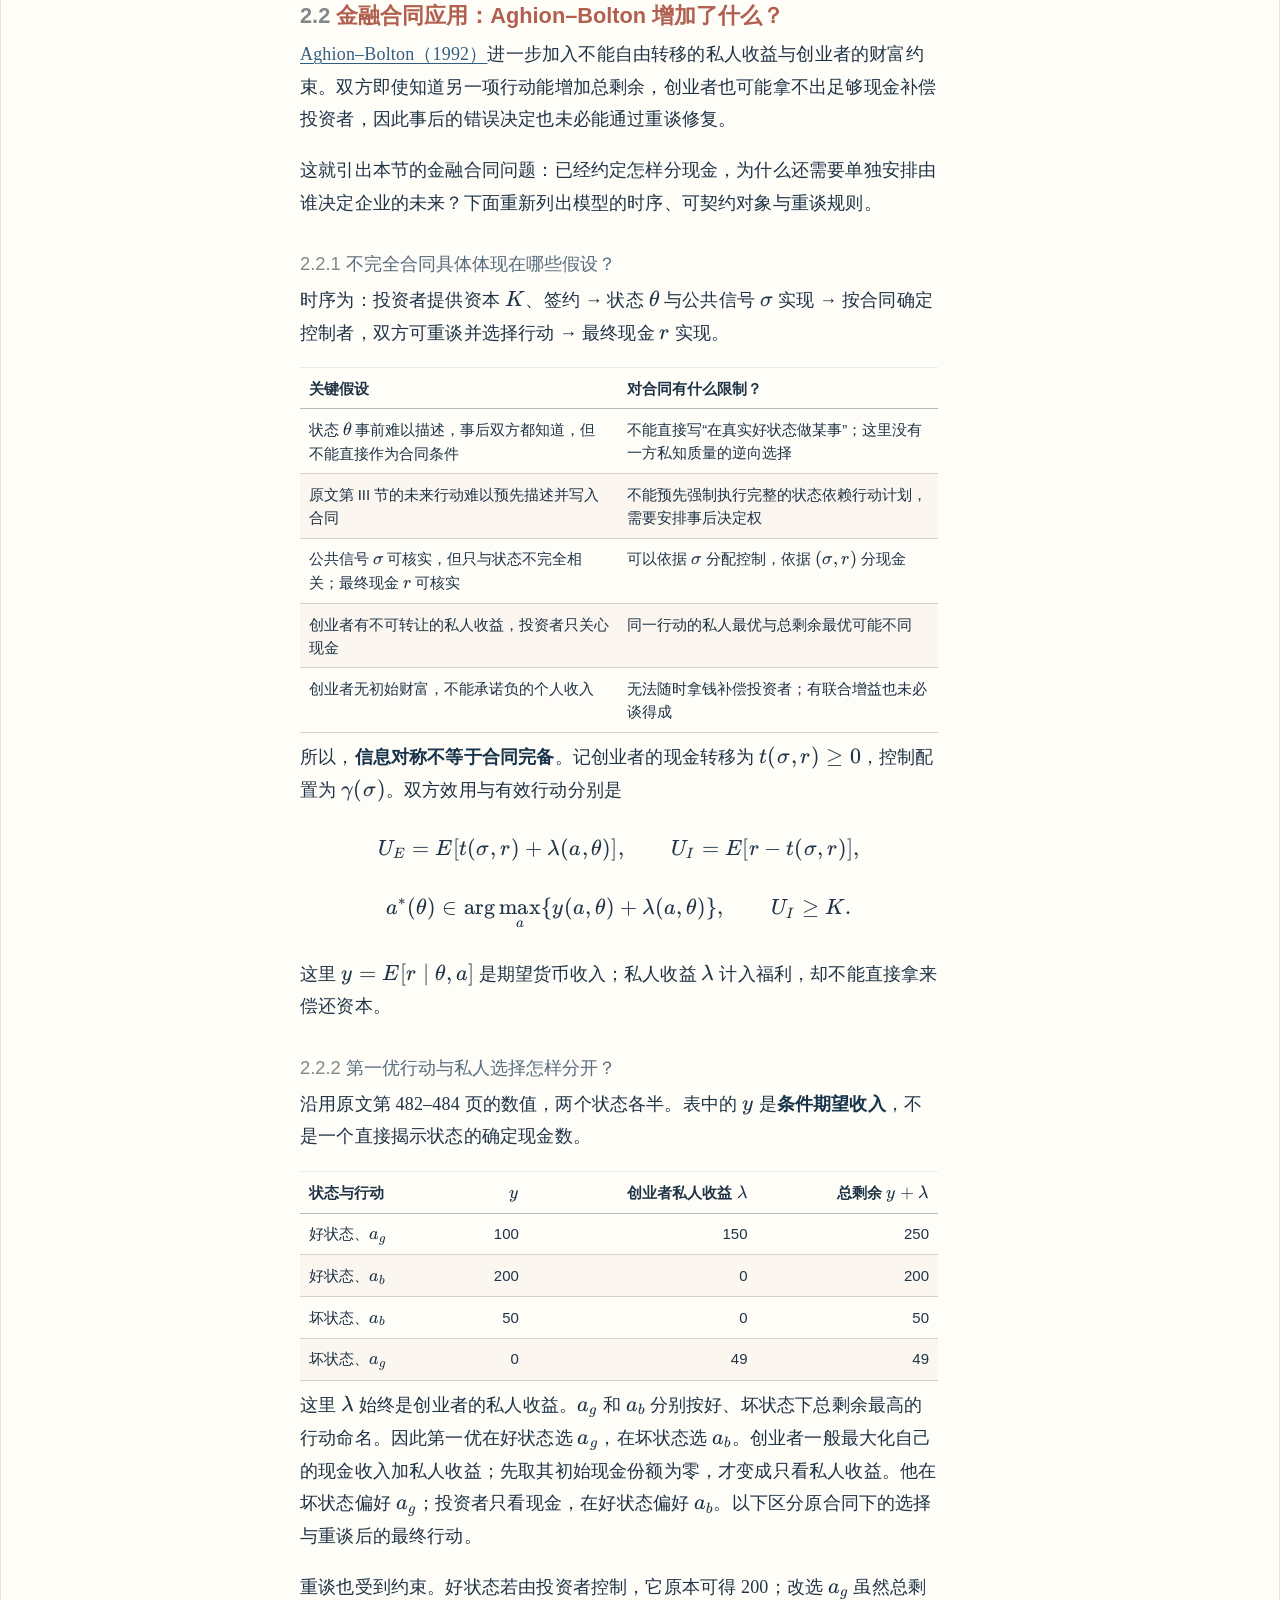
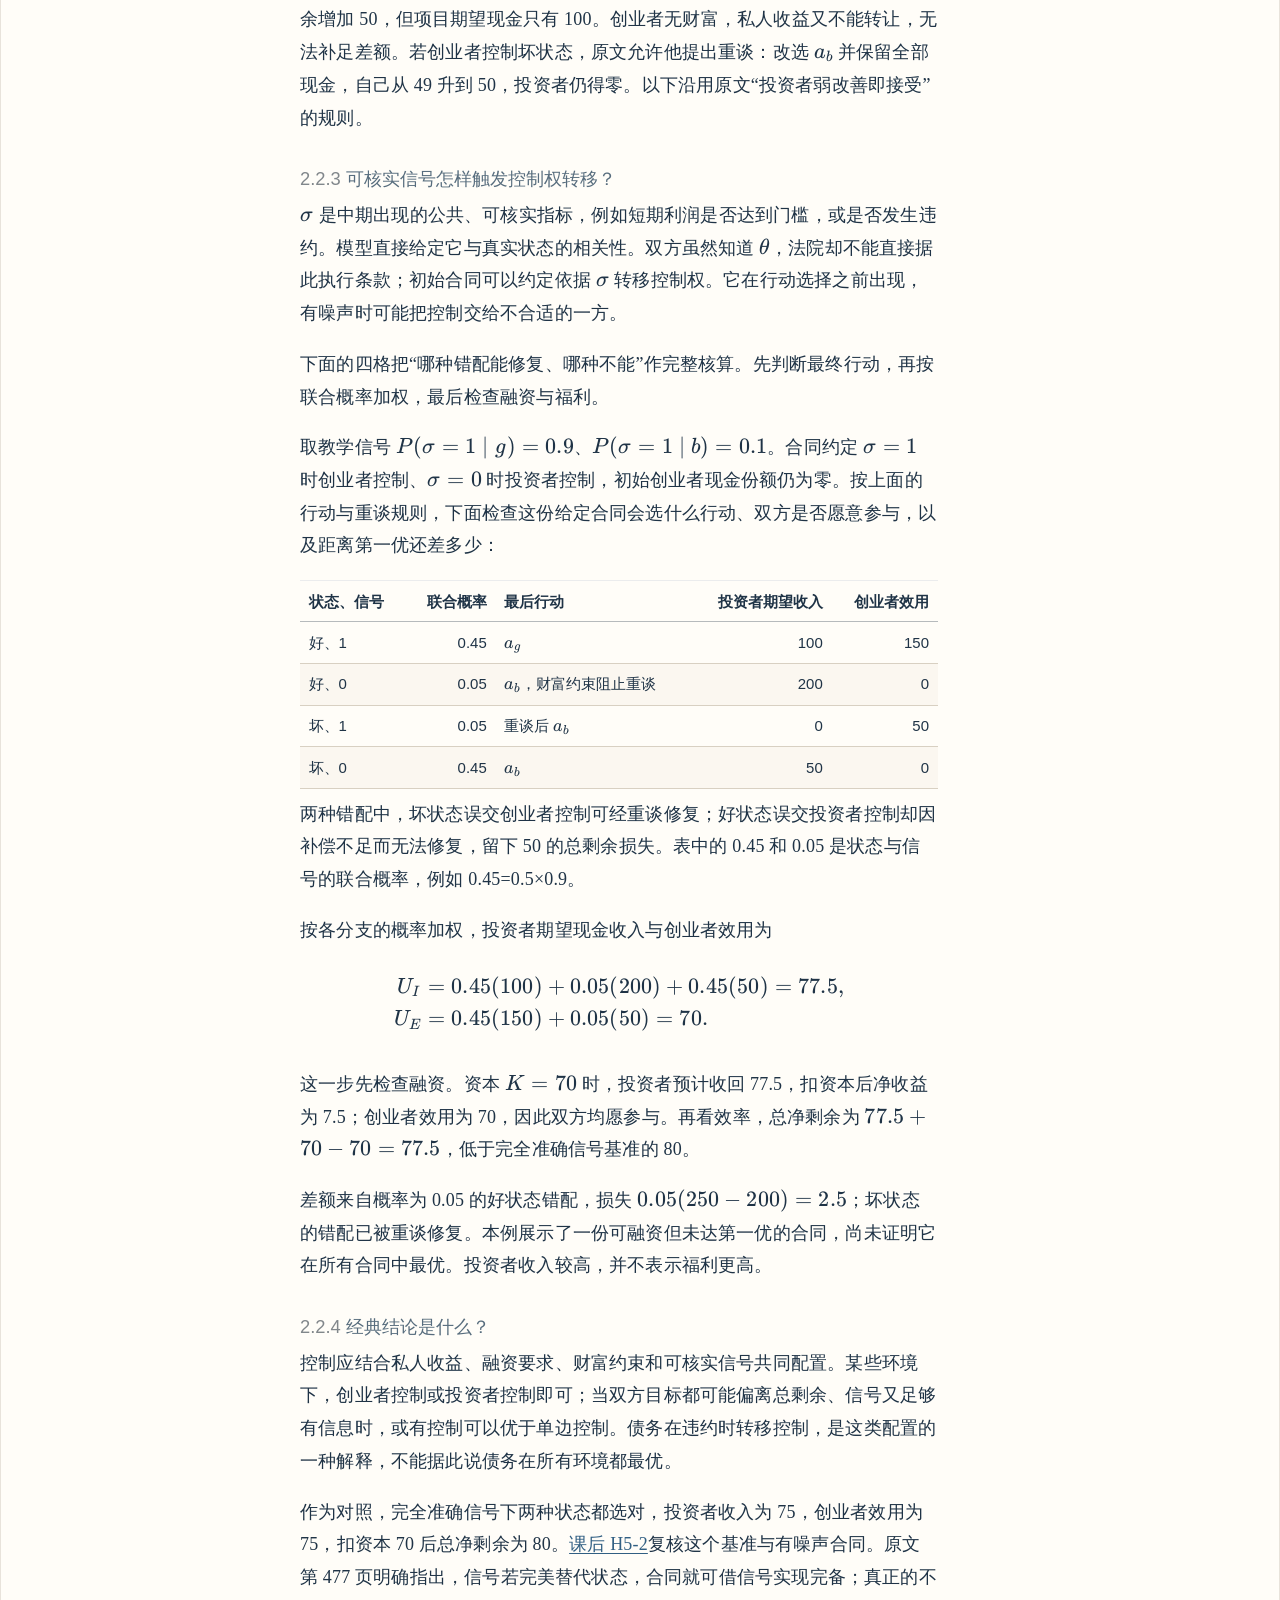
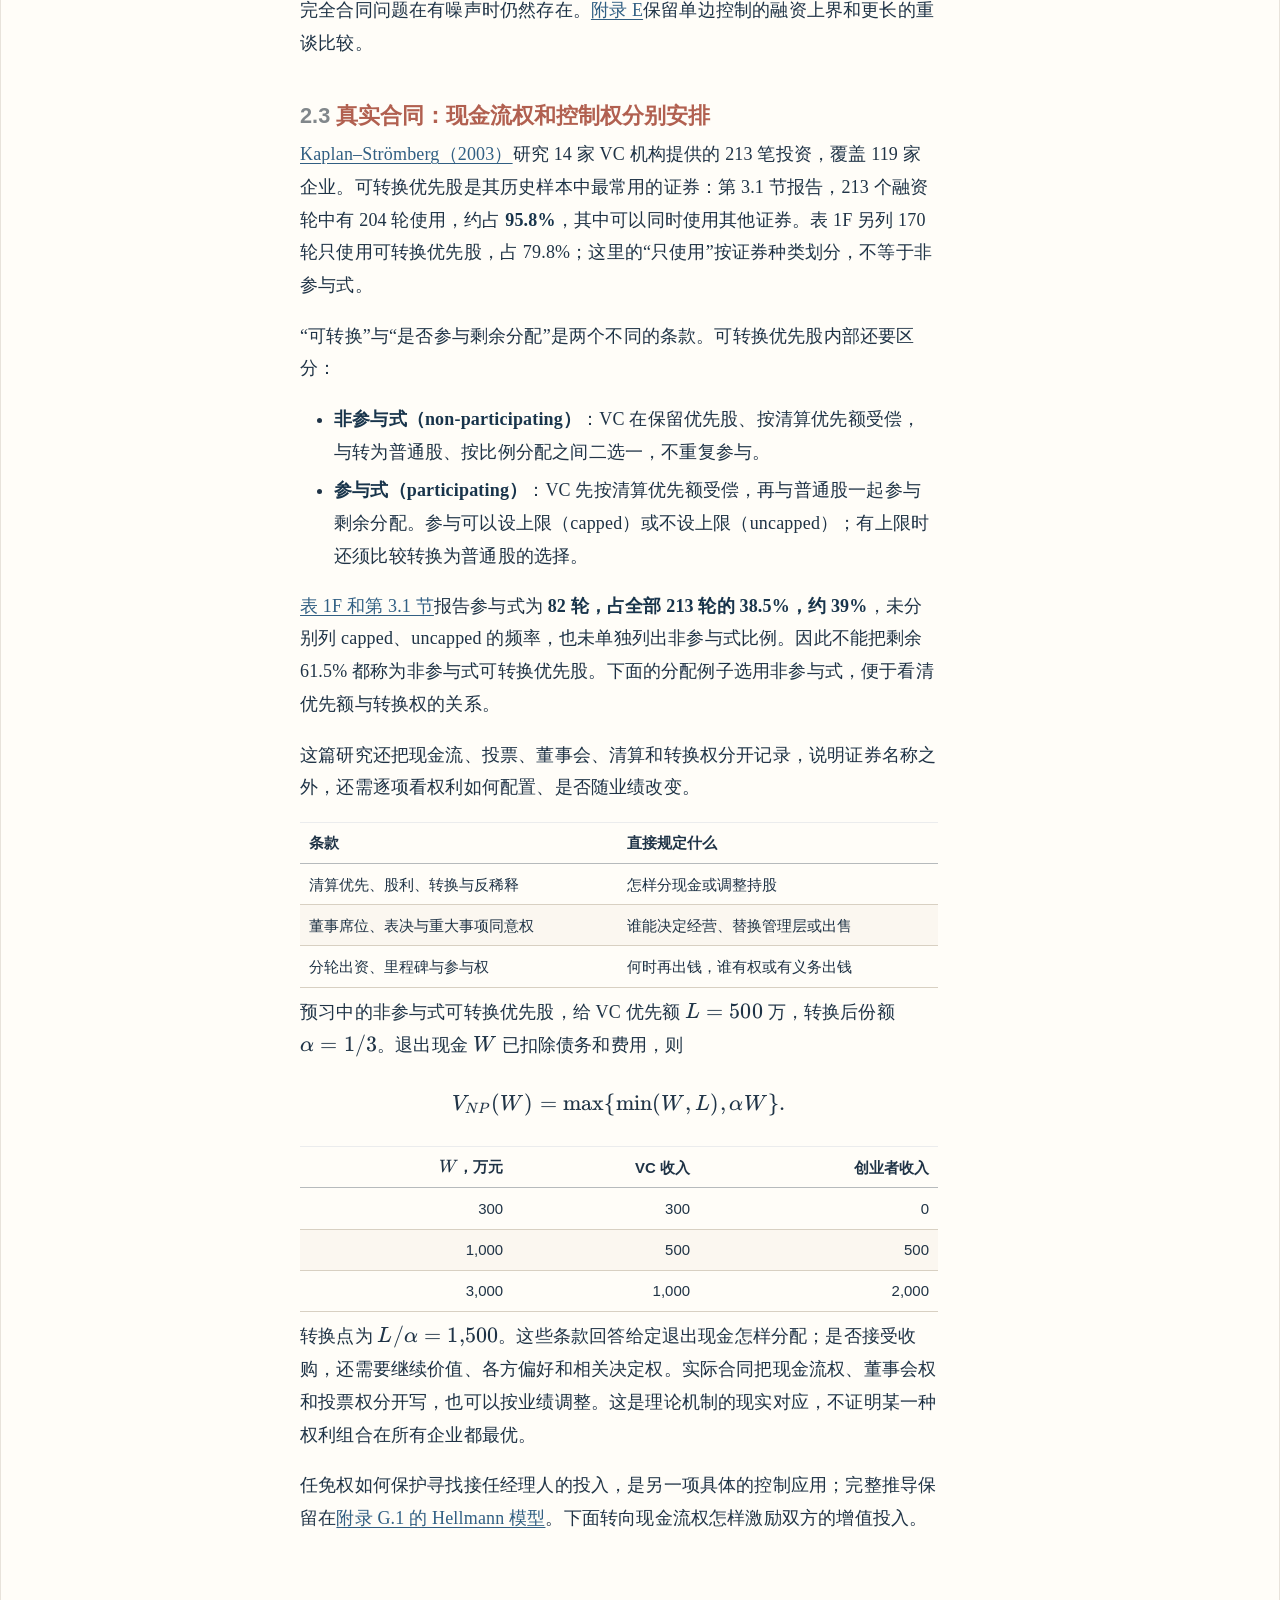
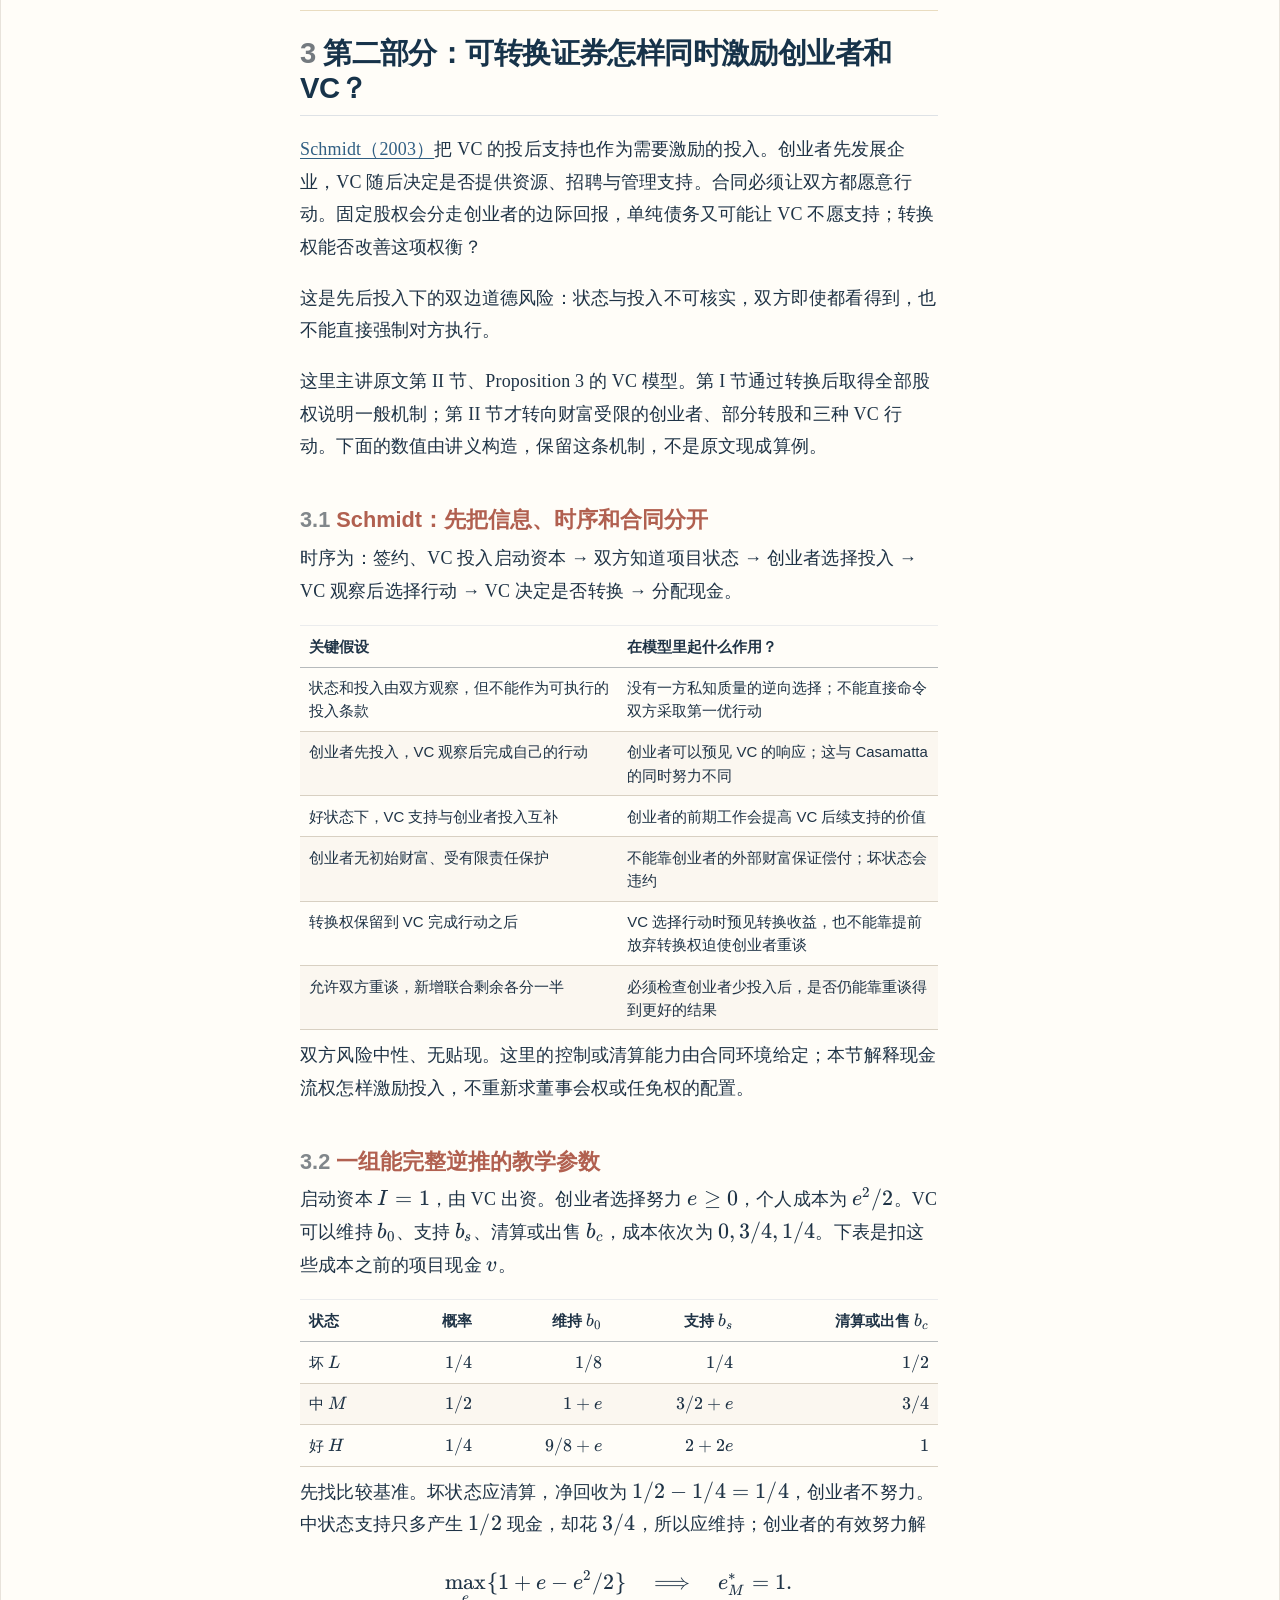
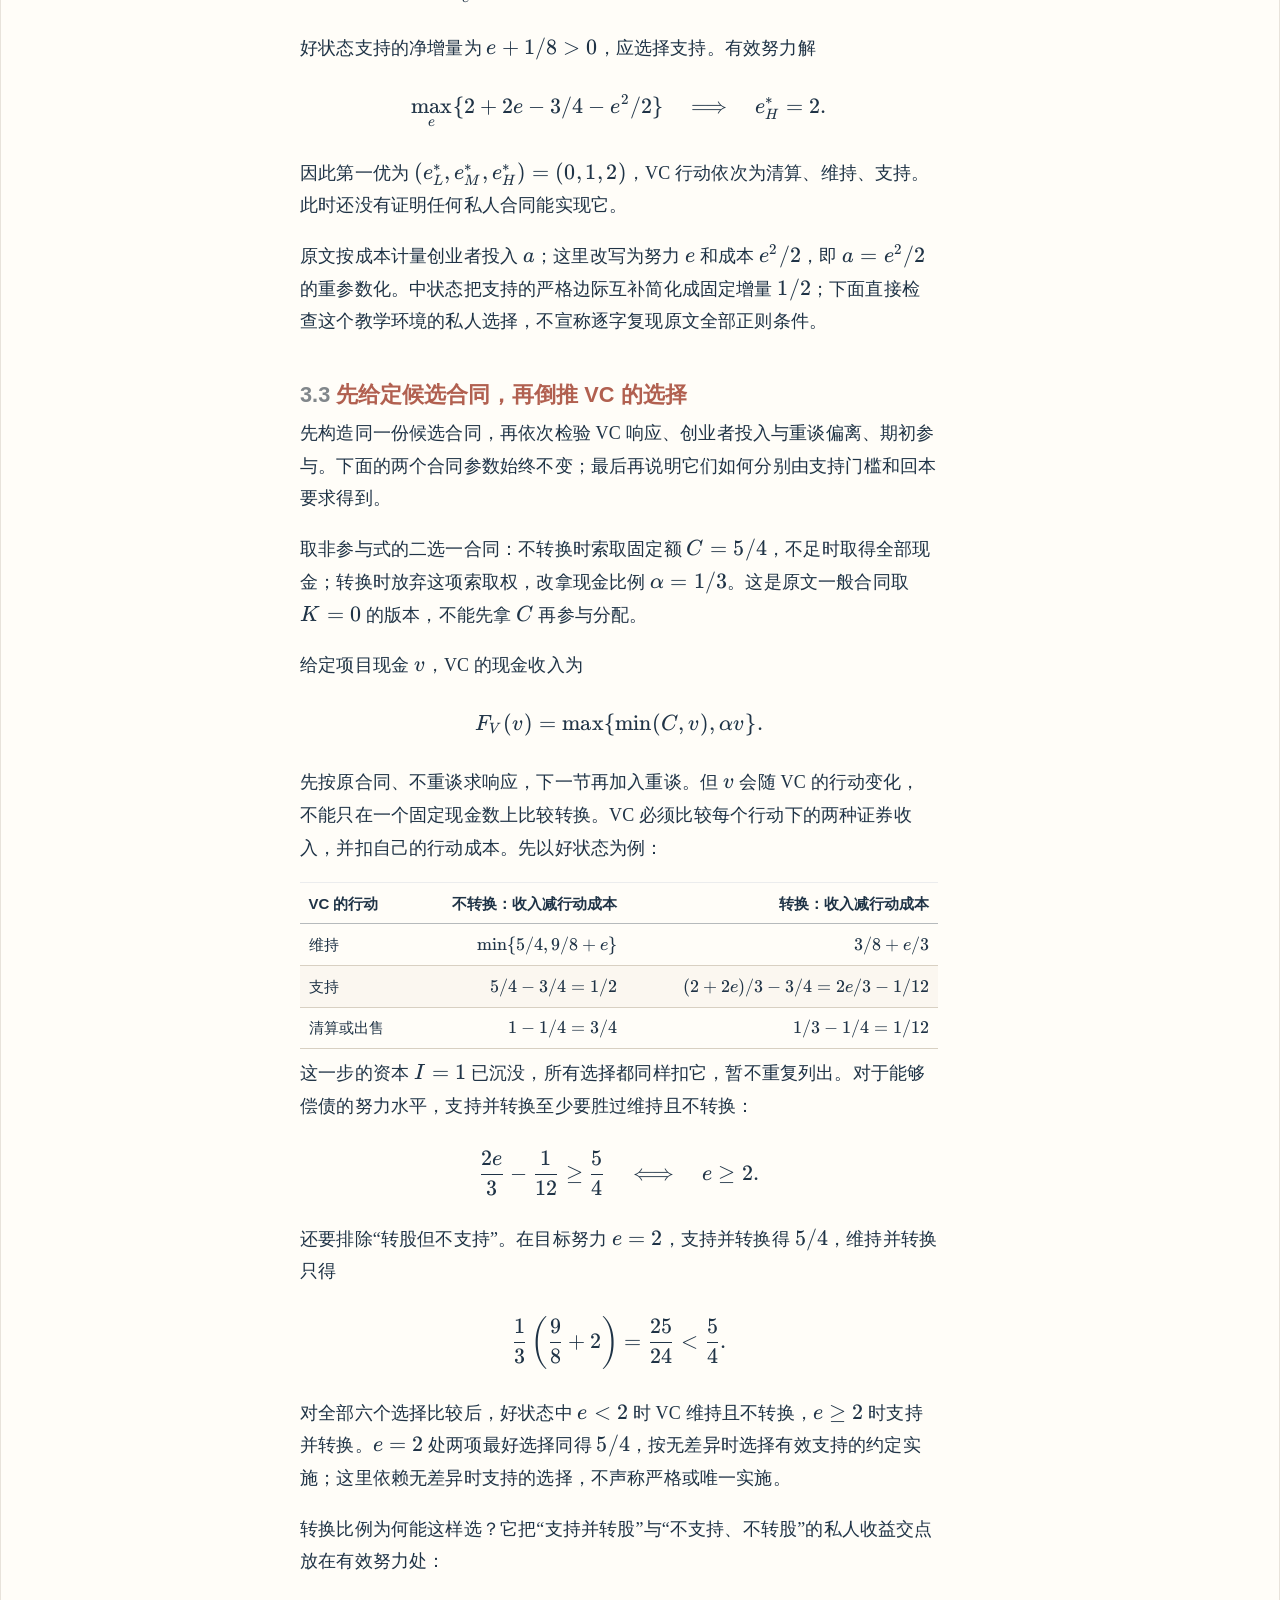
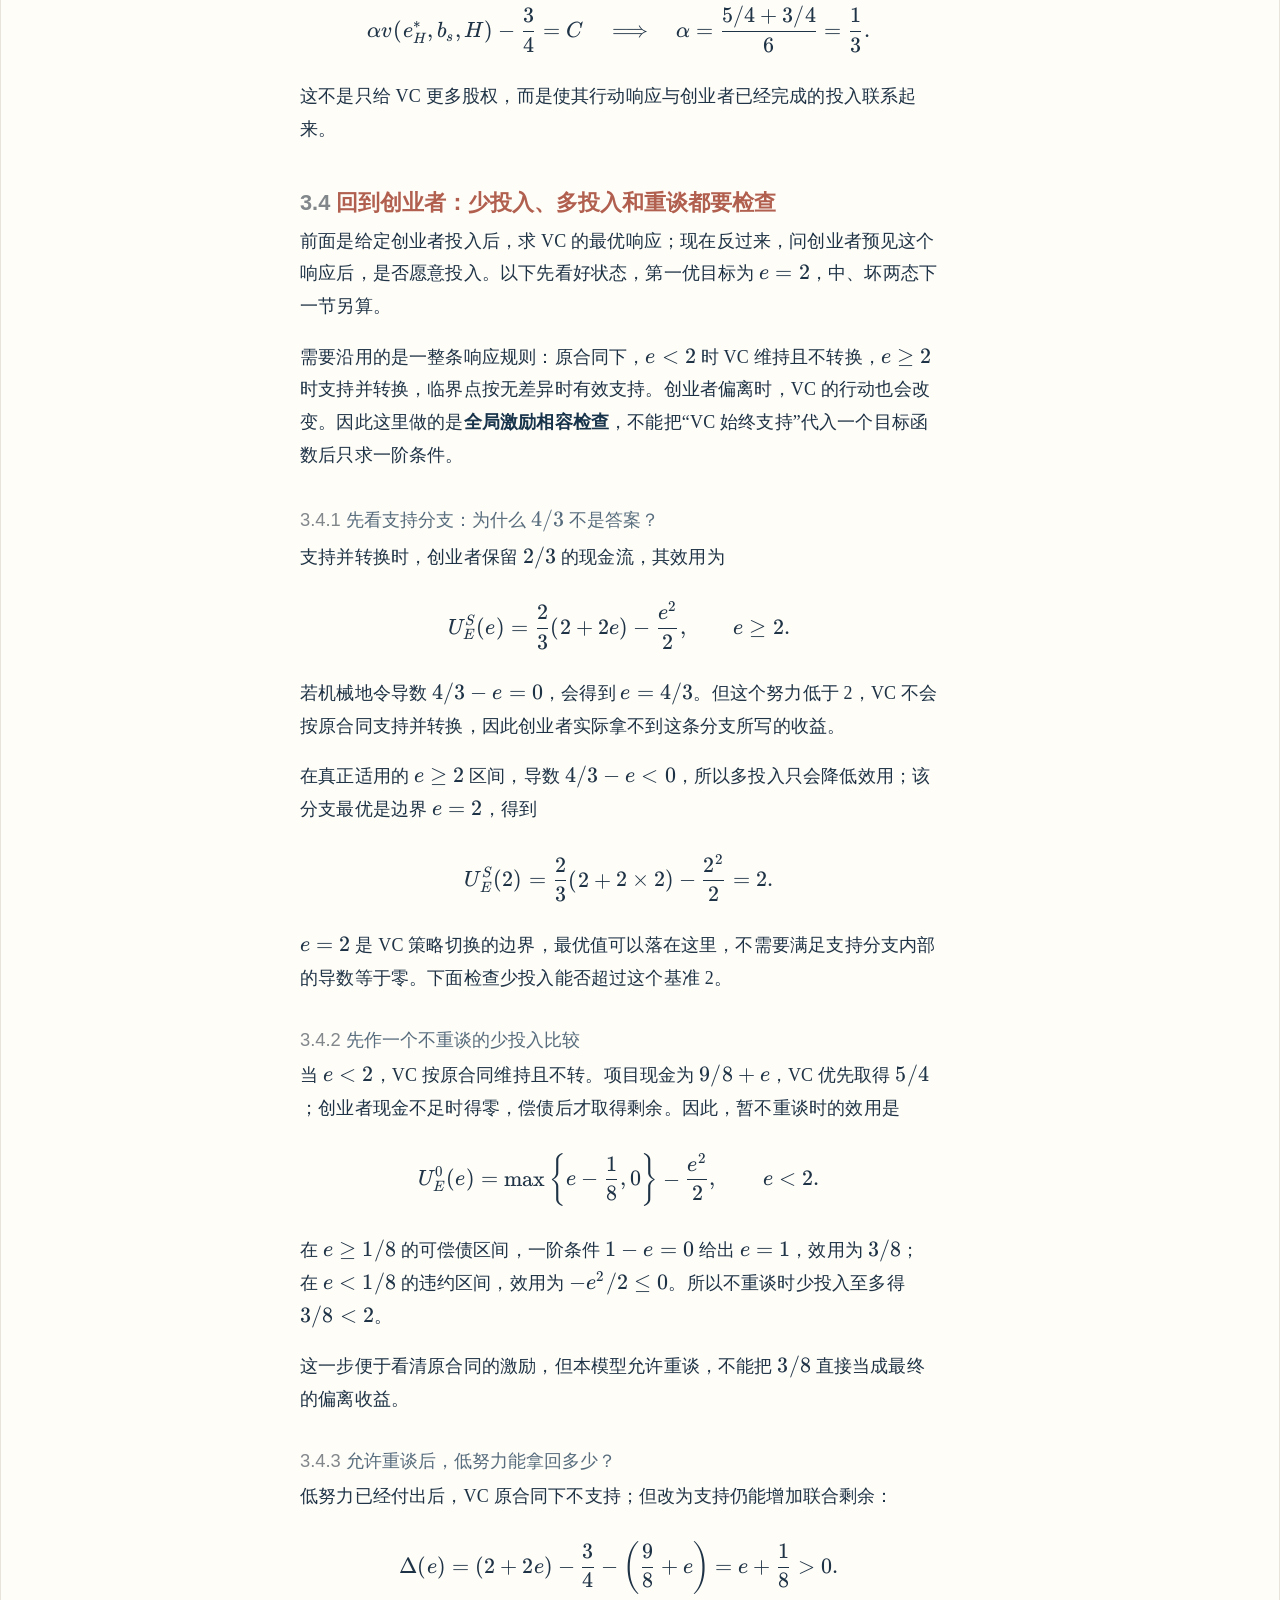
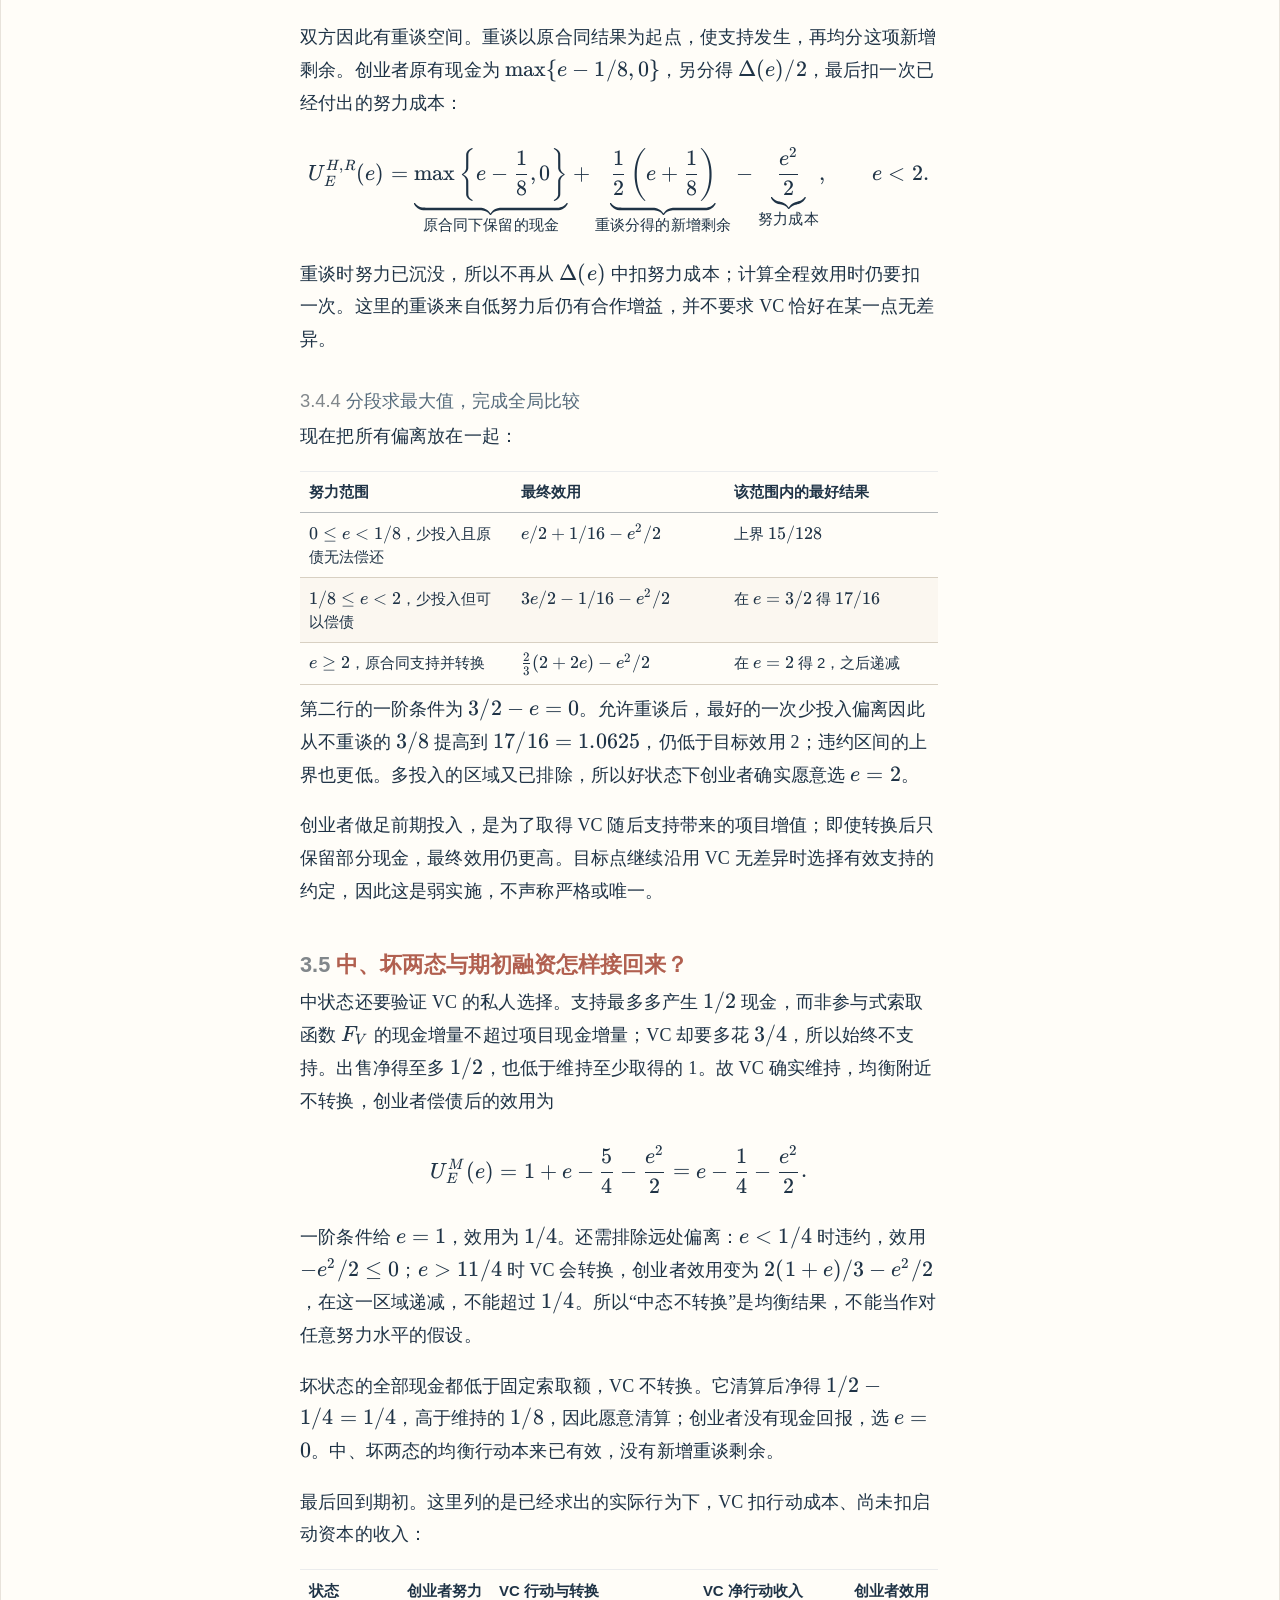
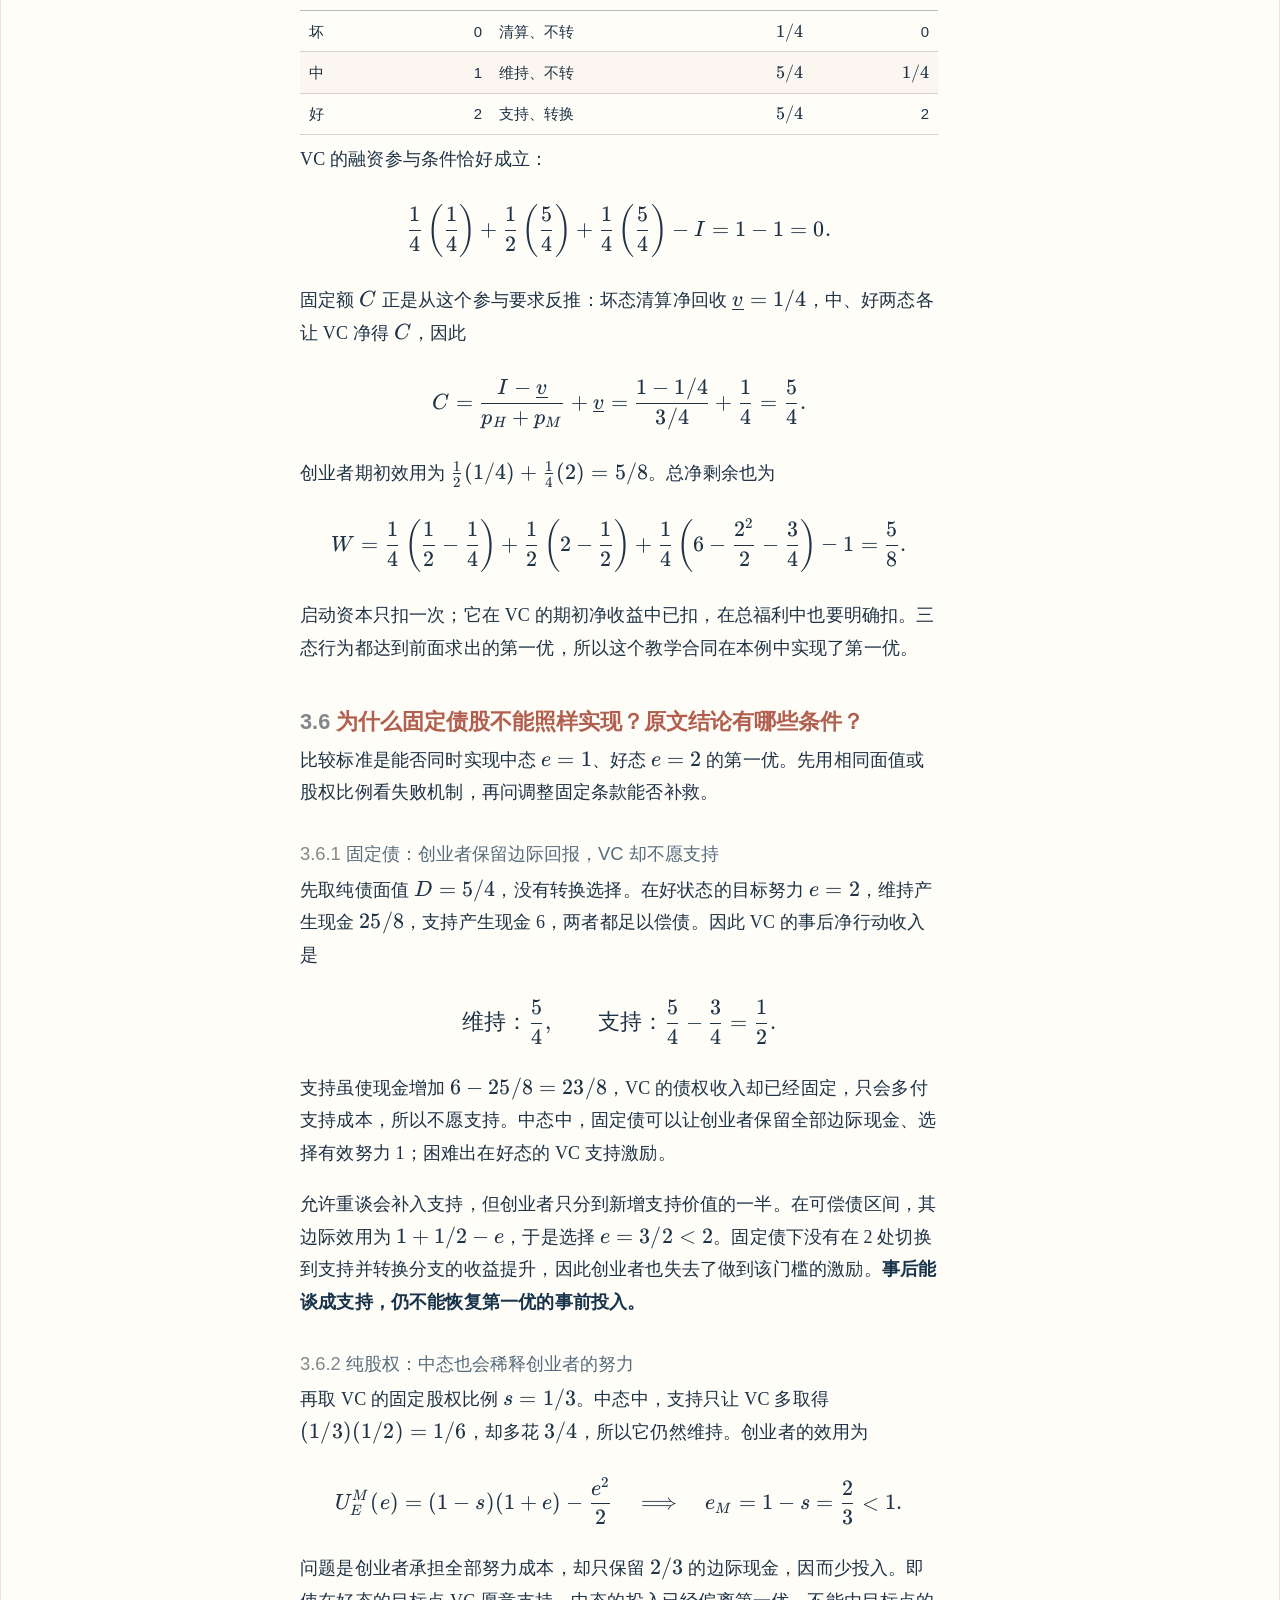
